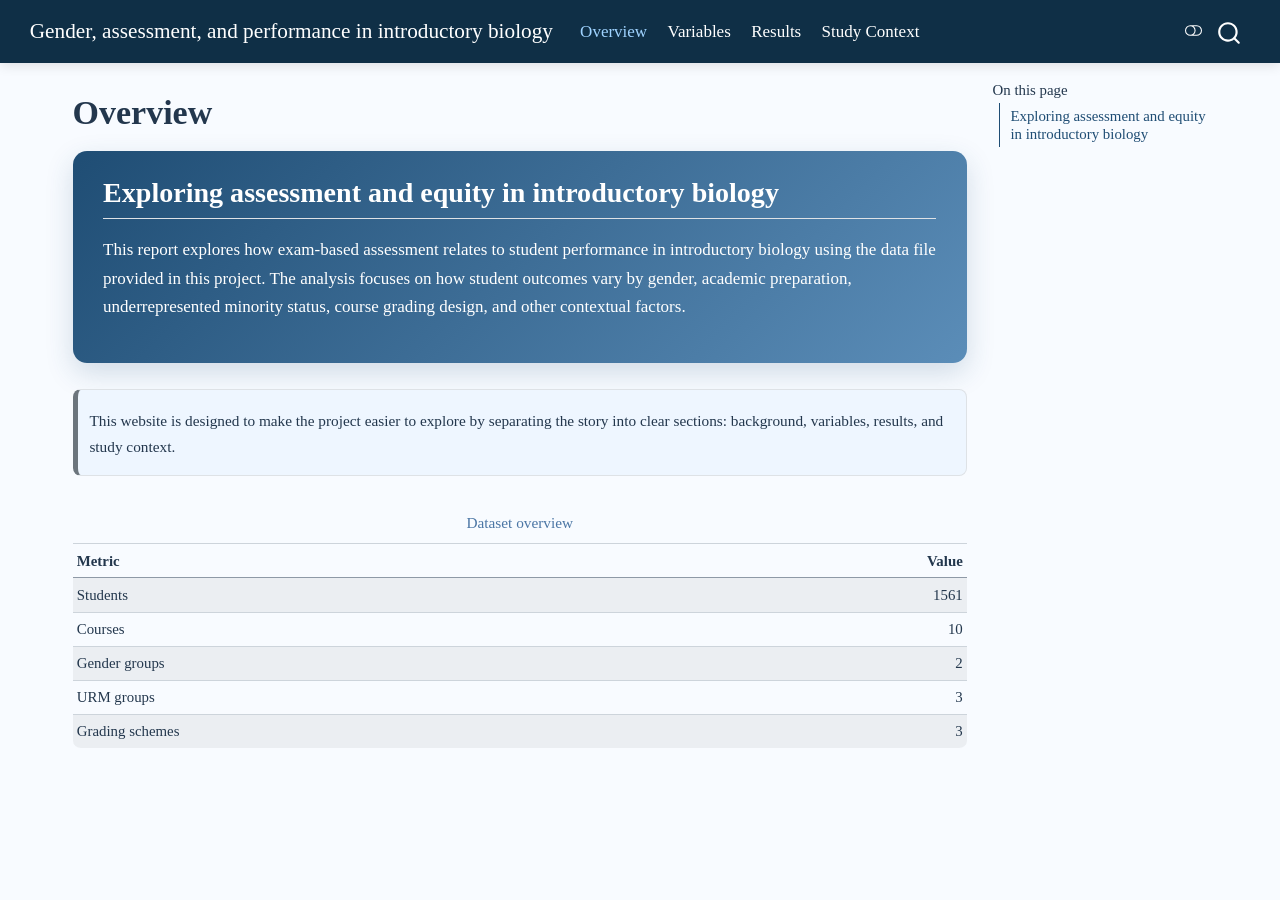
==== index.html @ b75f51cc "version 2" ====
<!DOCTYPE html>
<html xmlns="http://www.w3.org/1999/xhtml" lang="en" xml:lang="en"><head>

<meta charset="utf-8">
<meta name="generator" content="quarto-1.9.38">

<meta name="viewport" content="width=device-width, initial-scale=1.0, user-scalable=yes">


<title>Overview – Gender, assessment, and performance in introductory biology</title>
<style>

code{white-space: pre-wrap;}
span.smallcaps{font-variant: small-caps;}
div.columns{display: flex; gap: min(4vw, 1.5em);}
div.column{flex: auto; overflow-x: auto;}
div.hanging-indent{margin-left: 1.5em; text-indent: -1.5em;}
ul.task-list{list-style: none;}
ul.task-list li input[type="checkbox"] {
width: 0.8em;
margin: 0 0.8em 0.2em -1em;  vertical-align: middle;
}
</style>


<script>const headroomChanged = new CustomEvent("quarto-hrChanged", {
  detail: {},
  bubbles: true,
  cancelable: false,
  composed: false,
});

const announceDismiss = () => {
  const annEl = window.document.getElementById("quarto-announcement");
  if (annEl) {
    annEl.remove();

    const annId = annEl.getAttribute("data-announcement-id");
    window.localStorage.setItem(`quarto-announce-${annId}`, "true");
  }
};

const announceRegister = () => {
  const annEl = window.document.getElementById("quarto-announcement");
  if (annEl) {
    const annId = annEl.getAttribute("data-announcement-id");
    const isDismissed =
      window.localStorage.getItem(`quarto-announce-${annId}`) || false;
    if (isDismissed) {
      announceDismiss();
      return;
    } else {
      annEl.classList.remove("hidden");
    }

    const actionEl = annEl.querySelector(".quarto-announcement-action");
    if (actionEl) {
      actionEl.addEventListener("click", function (e) {
        e.preventDefault();
        // Hide the bar immediately
        announceDismiss();
      });
    }
  }
};

window.document.addEventListener("DOMContentLoaded", function () {
  let init = false;

  announceRegister();

  // Manage the back to top button, if one is present.
  let lastScrollTop = window.pageYOffset || document.documentElement.scrollTop;
  const scrollDownBuffer = 5;
  const scrollUpBuffer = 35;
  const btn = document.getElementById("quarto-back-to-top");
  const hideBackToTop = () => {
    btn.style.display = "none";
  };
  const showBackToTop = () => {
    btn.style.display = "inline-block";
  };
  if (btn) {
    window.document.addEventListener(
      "scroll",
      function () {
        const currentScrollTop =
          window.pageYOffset || document.documentElement.scrollTop;

        // Shows and hides the button 'intelligently' as the user scrolls
        if (currentScrollTop - scrollDownBuffer > lastScrollTop) {
          hideBackToTop();
          lastScrollTop = currentScrollTop <= 0 ? 0 : currentScrollTop;
        } else if (currentScrollTop < lastScrollTop - scrollUpBuffer) {
          showBackToTop();
          lastScrollTop = currentScrollTop <= 0 ? 0 : currentScrollTop;
        }

        // Show the button at the bottom, hides it at the top
        if (currentScrollTop <= 0) {
          hideBackToTop();
        } else if (
          window.innerHeight + currentScrollTop >=
          document.body.offsetHeight
        ) {
          showBackToTop();
        }
      },
      false
    );
  }

  function throttle(func, wait) {
    var timeout;
    return function () {
      const context = this;
      const args = arguments;
      const later = function () {
        clearTimeout(timeout);
        timeout = null;
        func.apply(context, args);
      };

      if (!timeout) {
        timeout = setTimeout(later, wait);
      }
    };
  }

  function headerOffset() {
    // Set an offset if there is are fixed top navbar
    const headerEl = window.document.querySelector("header.fixed-top");
    if (headerEl) {
      return headerEl.clientHeight;
    } else {
      return 0;
    }
  }

  function footerOffset() {
    const footerEl = window.document.querySelector("footer.footer");
    if (footerEl) {
      return footerEl.clientHeight;
    } else {
      return 0;
    }
  }

  function dashboardOffset() {
    const dashboardNavEl = window.document.getElementById(
      "quarto-dashboard-header"
    );
    if (dashboardNavEl !== null) {
      return dashboardNavEl.clientHeight;
    } else {
      return 0;
    }
  }

  function updateDocumentOffsetWithoutAnimation() {
    updateDocumentOffset(false);
  }

  function updateDocumentOffset(animated) {
    // set body offset
    const topOffset = headerOffset();
    const bodyOffset = topOffset + footerOffset() + dashboardOffset();
    const bodyEl = window.document.body;
    bodyEl.setAttribute("data-bs-offset", topOffset);
    bodyEl.style.paddingTop = topOffset + "px";

    // deal with sidebar offsets
    const sidebars = window.document.querySelectorAll(
      ".sidebar, .headroom-target"
    );
    sidebars.forEach((sidebar) => {
      if (!animated) {
        sidebar.classList.add("notransition");
        // Remove the no transition class after the animation has time to complete
        setTimeout(function () {
          sidebar.classList.remove("notransition");
        }, 201);
      }

      if (window.Headroom && sidebar.classList.contains("sidebar-unpinned")) {
        sidebar.style.top = "0";
        sidebar.style.maxHeight = "100vh";
      } else {
        sidebar.style.top = topOffset + "px";
        sidebar.style.maxHeight = "calc(100vh - " + topOffset + "px)";
      }
    });

    // allow space for footer
    const mainContainer = window.document.querySelector(".quarto-container");
    if (mainContainer) {
      mainContainer.style.minHeight = "calc(100vh - " + bodyOffset + "px)";
    }

    // link offset
    let linkStyle = window.document.querySelector("#quarto-target-style");
    if (!linkStyle) {
      linkStyle = window.document.createElement("style");
      linkStyle.setAttribute("id", "quarto-target-style");
      window.document.head.appendChild(linkStyle);
    }
    while (linkStyle.firstChild) {
      linkStyle.removeChild(linkStyle.firstChild);
    }
    if (topOffset > 0) {
      linkStyle.appendChild(
        window.document.createTextNode(`
      section:target::before {
        content: "";
        display: block;
        height: ${topOffset}px;
        margin: -${topOffset}px 0 0;
      }`)
      );
    }
    if (init) {
      window.dispatchEvent(headroomChanged);
    }
    init = true;
  }

  // initialize headroom
  var header = window.document.querySelector("#quarto-header");
  if (header && window.Headroom) {
    const headroom = new window.Headroom(header, {
      tolerance: 5,
      onPin: function () {
        const sidebars = window.document.querySelectorAll(
          ".sidebar, .headroom-target"
        );
        sidebars.forEach((sidebar) => {
          sidebar.classList.remove("sidebar-unpinned");
        });
        updateDocumentOffset();
      },
      onUnpin: function () {
        const sidebars = window.document.querySelectorAll(
          ".sidebar, .headroom-target"
        );
        sidebars.forEach((sidebar) => {
          sidebar.classList.add("sidebar-unpinned");
        });
        updateDocumentOffset();
      },
    });
    headroom.init();

    let frozen = false;
    window.quartoToggleHeadroom = function () {
      if (frozen) {
        headroom.unfreeze();
        frozen = false;
      } else {
        headroom.freeze();
        frozen = true;
      }
    };
  }

  window.addEventListener(
    "hashchange",
    function (e) {
      if (
        getComputedStyle(document.documentElement).scrollBehavior !== "smooth"
      ) {
        window.scrollTo(0, window.pageYOffset - headerOffset());
      }
    },
    false
  );

  // Observe size changed for the header
  const headerEl = window.document.querySelector("header.fixed-top");
  if (headerEl && window.ResizeObserver) {
    const observer = new window.ResizeObserver(() => {
      setTimeout(updateDocumentOffsetWithoutAnimation, 0);
    });
    observer.observe(headerEl, {
      attributes: true,
      childList: true,
      characterData: true,
    });
  } else {
    window.addEventListener(
      "resize",
      throttle(updateDocumentOffsetWithoutAnimation, 50)
    );
  }
  setTimeout(updateDocumentOffsetWithoutAnimation, 250);

  // fixup index.html links if we aren't on the filesystem
  if (window.location.protocol !== "file:") {
    const links = window.document.querySelectorAll("a");
    for (let i = 0; i < links.length; i++) {
      if (links[i].href) {
        links[i].dataset.originalHref = links[i].href;
        links[i].href = links[i].href.replace(/\/index\.html/, "/");
      }
    }

    // Fixup any sharing links that require urls
    // Append url to any sharing urls
    const sharingLinks = window.document.querySelectorAll(
      "a.sidebar-tools-main-item, a.quarto-navigation-tool, a.quarto-navbar-tools, a.quarto-navbar-tools-item"
    );
    for (let i = 0; i < sharingLinks.length; i++) {
      const sharingLink = sharingLinks[i];
      const href = sharingLink.getAttribute("href");
      if (href) {
        sharingLink.setAttribute(
          "href",
          href.replace("|url|", window.location.href)
        );
      }
    }

    // Scroll the active navigation item into view, if necessary
    const navSidebar = window.document.querySelector("nav#quarto-sidebar");
    if (navSidebar) {
      // Find the active item
      const activeItem = navSidebar.querySelector("li.sidebar-item a.active");
      if (activeItem) {
        // Wait for the scroll height and height to resolve by observing size changes on the
        // nav element that is scrollable
        const resizeObserver = new ResizeObserver((_entries) => {
          // The bottom of the element
          const elBottom = activeItem.offsetTop;
          const viewBottom = navSidebar.scrollTop + navSidebar.clientHeight;

          // The element height and scroll height are the same, then we are still loading
          if (viewBottom !== navSidebar.scrollHeight) {
            // Determine if the item isn't visible and scroll to it
            if (elBottom >= viewBottom) {
              navSidebar.scrollTop = elBottom;
            }

            // stop observing now since we've completed the scroll
            resizeObserver.unobserve(navSidebar);
          }
        });
        resizeObserver.observe(navSidebar);
      }
    }
  }
});
</script>
<script>/*!
 * headroom.js v0.12.0 - Give your page some headroom. Hide your header until you need it
 * Copyright (c) 2020 Nick Williams - http://wicky.nillia.ms/headroom.js
 * License: MIT
 */

!function(t,n){"object"==typeof exports&&"undefined"!=typeof module?module.exports=n():"function"==typeof define&&define.amd?define(n):(t=t||self).Headroom=n()}(this,function(){"use strict";function t(){return"undefined"!=typeof window}function d(t){return function(t){return t&&t.document&&function(t){return 9===t.nodeType}(t.document)}(t)?function(t){var n=t.document,o=n.body,s=n.documentElement;return{scrollHeight:function(){return Math.max(o.scrollHeight,s.scrollHeight,o.offsetHeight,s.offsetHeight,o.clientHeight,s.clientHeight)},height:function(){return t.innerHeight||s.clientHeight||o.clientHeight},scrollY:function(){return void 0!==t.pageYOffset?t.pageYOffset:(s||o.parentNode||o).scrollTop}}}(t):function(t){return{scrollHeight:function(){return Math.max(t.scrollHeight,t.offsetHeight,t.clientHeight)},height:function(){return Math.max(t.offsetHeight,t.clientHeight)},scrollY:function(){return t.scrollTop}}}(t)}function n(t,s,e){var n,o=function(){var n=!1;try{var t={get passive(){n=!0}};window.addEventListener("test",t,t),window.removeEventListener("test",t,t)}catch(t){n=!1}return n}(),i=!1,r=d(t),l=r.scrollY(),a={};function c(){var t=Math.round(r.scrollY()),n=r.height(),o=r.scrollHeight();a.scrollY=t,a.lastScrollY=l,a.direction=l<t?"down":"up",a.distance=Math.abs(t-l),a.isOutOfBounds=t<0||o<t+n,a.top=t<=s.offset[a.direction],a.bottom=o<=t+n,a.toleranceExceeded=a.distance>s.tolerance[a.direction],e(a),l=t,i=!1}function h(){i||(i=!0,n=requestAnimationFrame(c))}var u=!!o&&{passive:!0,capture:!1};return t.addEventListener("scroll",h,u),c(),{destroy:function(){cancelAnimationFrame(n),t.removeEventListener("scroll",h,u)}}}function o(t){return t===Object(t)?t:{down:t,up:t}}function s(t,n){n=n||{},Object.assign(this,s.options,n),this.classes=Object.assign({},s.options.classes,n.classes),this.elem=t,this.tolerance=o(this.tolerance),this.offset=o(this.offset),this.initialised=!1,this.frozen=!1}return s.prototype={constructor:s,init:function(){return s.cutsTheMustard&&!this.initialised&&(this.addClass("initial"),this.initialised=!0,setTimeout(function(t){t.scrollTracker=n(t.scroller,{offset:t.offset,tolerance:t.tolerance},t.update.bind(t))},100,this)),this},destroy:function(){this.initialised=!1,Object.keys(this.classes).forEach(this.removeClass,this),this.scrollTracker.destroy()},unpin:function(){!this.hasClass("pinned")&&this.hasClass("unpinned")||(this.addClass("unpinned"),this.removeClass("pinned"),this.onUnpin&&this.onUnpin.call(this))},pin:function(){this.hasClass("unpinned")&&(this.addClass("pinned"),this.removeClass("unpinned"),this.onPin&&this.onPin.call(this))},freeze:function(){this.frozen=!0,this.addClass("frozen")},unfreeze:function(){this.frozen=!1,this.removeClass("frozen")},top:function(){this.hasClass("top")||(this.addClass("top"),this.removeClass("notTop"),this.onTop&&this.onTop.call(this))},notTop:function(){this.hasClass("notTop")||(this.addClass("notTop"),this.removeClass("top"),this.onNotTop&&this.onNotTop.call(this))},bottom:function(){this.hasClass("bottom")||(this.addClass("bottom"),this.removeClass("notBottom"),this.onBottom&&this.onBottom.call(this))},notBottom:function(){this.hasClass("notBottom")||(this.addClass("notBottom"),this.removeClass("bottom"),this.onNotBottom&&this.onNotBottom.call(this))},shouldUnpin:function(t){return"down"===t.direction&&!t.top&&t.toleranceExceeded},shouldPin:function(t){return"up"===t.direction&&t.toleranceExceeded||t.top},addClass:function(t){this.elem.classList.add.apply(this.elem.classList,this.classes[t].split(" "))},removeClass:function(t){this.elem.classList.remove.apply(this.elem.classList,this.classes[t].split(" "))},hasClass:function(t){return this.classes[t].split(" ").every(function(t){return this.classList.contains(t)},this.elem)},update:function(t){t.isOutOfBounds||!0!==this.frozen&&(t.top?this.top():this.notTop(),t.bottom?this.bottom():this.notBottom(),this.shouldUnpin(t)?this.unpin():this.shouldPin(t)&&this.pin())}},s.options={tolerance:{up:0,down:0},offset:0,scroller:t()?window:null,classes:{frozen:"headroom--frozen",pinned:"headroom--pinned",unpinned:"headroom--unpinned",top:"headroom--top",notTop:"headroom--not-top",bottom:"headroom--bottom",notBottom:"headroom--not-bottom",initial:"headroom"}},s.cutsTheMustard=!!(t()&&function(){}.bind&&"classList"in document.documentElement&&Object.assign&&Object.keys&&requestAnimationFrame),s});
</script>
<script>/*!
 * clipboard.js v2.0.11
 * https://clipboardjs.com/
 *
 * Licensed MIT © Zeno Rocha
 */
!function(t,e){"object"==typeof exports&&"object"==typeof module?module.exports=e():"function"==typeof define&&define.amd?define([],e):"object"==typeof exports?exports.ClipboardJS=e():t.ClipboardJS=e()}(this,function(){return n={686:function(t,e,n){"use strict";n.d(e,{default:function(){return b}});var e=n(279),i=n.n(e),e=n(370),u=n.n(e),e=n(817),r=n.n(e);function c(t){try{return document.execCommand(t)}catch(t){return}}var a=function(t){t=r()(t);return c("cut"),t};function o(t,e){var n,o,t=(n=t,o="rtl"===document.documentElement.getAttribute("dir"),(t=document.createElement("textarea")).style.fontSize="12pt",t.style.border="0",t.style.padding="0",t.style.margin="0",t.style.position="absolute",t.style[o?"right":"left"]="-9999px",o=window.pageYOffset||document.documentElement.scrollTop,t.style.top="".concat(o,"px"),t.setAttribute("readonly",""),t.value=n,t);return e.container.appendChild(t),e=r()(t),c("copy"),t.remove(),e}var f=function(t){var e=1<arguments.length&&void 0!==arguments[1]?arguments[1]:{container:document.body},n="";return"string"==typeof t?n=o(t,e):t instanceof HTMLInputElement&&!["text","search","url","tel","password"].includes(null==t?void 0:t.type)?n=o(t.value,e):(n=r()(t),c("copy")),n};function l(t){return(l="function"==typeof Symbol&&"symbol"==typeof Symbol.iterator?function(t){return typeof t}:function(t){return t&&"function"==typeof Symbol&&t.constructor===Symbol&&t!==Symbol.prototype?"symbol":typeof t})(t)}var s=function(){var t=0<arguments.length&&void 0!==arguments[0]?arguments[0]:{},e=t.action,n=void 0===e?"copy":e,o=t.container,e=t.target,t=t.text;if("copy"!==n&&"cut"!==n)throw new Error('Invalid "action" value, use either "copy" or "cut"');if(void 0!==e){if(!e||"object"!==l(e)||1!==e.nodeType)throw new Error('Invalid "target" value, use a valid Element');if("copy"===n&&e.hasAttribute("disabled"))throw new Error('Invalid "target" attribute. Please use "readonly" instead of "disabled" attribute');if("cut"===n&&(e.hasAttribute("readonly")||e.hasAttribute("disabled")))throw new Error('Invalid "target" attribute. You can\'t cut text from elements with "readonly" or "disabled" attributes')}return t?f(t,{container:o}):e?"cut"===n?a(e):f(e,{container:o}):void 0};function p(t){return(p="function"==typeof Symbol&&"symbol"==typeof Symbol.iterator?function(t){return typeof t}:function(t){return t&&"function"==typeof Symbol&&t.constructor===Symbol&&t!==Symbol.prototype?"symbol":typeof t})(t)}function d(t,e){for(var n=0;n<e.length;n++){var o=e[n];o.enumerable=o.enumerable||!1,o.configurable=!0,"value"in o&&(o.writable=!0),Object.defineProperty(t,o.key,o)}}function y(t,e){return(y=Object.setPrototypeOf||function(t,e){return t.__proto__=e,t})(t,e)}function h(n){var o=function(){if("undefined"==typeof Reflect||!Reflect.construct)return!1;if(Reflect.construct.sham)return!1;if("function"==typeof Proxy)return!0;try{return Date.prototype.toString.call(Reflect.construct(Date,[],function(){})),!0}catch(t){return!1}}();return function(){var t,e=v(n);return t=o?(t=v(this).constructor,Reflect.construct(e,arguments,t)):e.apply(this,arguments),e=this,!(t=t)||"object"!==p(t)&&"function"!=typeof t?function(t){if(void 0!==t)return t;throw new ReferenceError("this hasn't been initialised - super() hasn't been called")}(e):t}}function v(t){return(v=Object.setPrototypeOf?Object.getPrototypeOf:function(t){return t.__proto__||Object.getPrototypeOf(t)})(t)}function m(t,e){t="data-clipboard-".concat(t);if(e.hasAttribute(t))return e.getAttribute(t)}var b=function(){!function(t,e){if("function"!=typeof e&&null!==e)throw new TypeError("Super expression must either be null or a function");t.prototype=Object.create(e&&e.prototype,{constructor:{value:t,writable:!0,configurable:!0}}),e&&y(t,e)}(r,i());var t,e,n,o=h(r);function r(t,e){var n;return function(t){if(!(t instanceof r))throw new TypeError("Cannot call a class as a function")}(this),(n=o.call(this)).resolveOptions(e),n.listenClick(t),n}return t=r,n=[{key:"copy",value:function(t){var e=1<arguments.length&&void 0!==arguments[1]?arguments[1]:{container:document.body};return f(t,e)}},{key:"cut",value:function(t){return a(t)}},{key:"isSupported",value:function(){var t=0<arguments.length&&void 0!==arguments[0]?arguments[0]:["copy","cut"],t="string"==typeof t?[t]:t,e=!!document.queryCommandSupported;return t.forEach(function(t){e=e&&!!document.queryCommandSupported(t)}),e}}],(e=[{key:"resolveOptions",value:function(){var t=0<arguments.length&&void 0!==arguments[0]?arguments[0]:{};this.action="function"==typeof t.action?t.action:this.defaultAction,this.target="function"==typeof t.target?t.target:this.defaultTarget,this.text="function"==typeof t.text?t.text:this.defaultText,this.container="object"===p(t.container)?t.container:document.body}},{key:"listenClick",value:function(t){var e=this;this.listener=u()(t,"click",function(t){return e.onClick(t)})}},{key:"onClick",value:function(t){var e=t.delegateTarget||t.currentTarget,n=this.action(e)||"copy",t=s({action:n,container:this.container,target:this.target(e),text:this.text(e)});this.emit(t?"success":"error",{action:n,text:t,trigger:e,clearSelection:function(){e&&e.focus(),window.getSelection().removeAllRanges()}})}},{key:"defaultAction",value:function(t){return m("action",t)}},{key:"defaultTarget",value:function(t){t=m("target",t);if(t)return document.querySelector(t)}},{key:"defaultText",value:function(t){return m("text",t)}},{key:"destroy",value:function(){this.listener.destroy()}}])&&d(t.prototype,e),n&&d(t,n),r}()},828:function(t){var e;"undefined"==typeof Element||Element.prototype.matches||((e=Element.prototype).matches=e.matchesSelector||e.mozMatchesSelector||e.msMatchesSelector||e.oMatchesSelector||e.webkitMatchesSelector),t.exports=function(t,e){for(;t&&9!==t.nodeType;){if("function"==typeof t.matches&&t.matches(e))return t;t=t.parentNode}}},438:function(t,e,n){var u=n(828);function i(t,e,n,o,r){var i=function(e,n,t,o){return function(t){t.delegateTarget=u(t.target,n),t.delegateTarget&&o.call(e,t)}}.apply(this,arguments);return t.addEventListener(n,i,r),{destroy:function(){t.removeEventListener(n,i,r)}}}t.exports=function(t,e,n,o,r){return"function"==typeof t.addEventListener?i.apply(null,arguments):"function"==typeof n?i.bind(null,document).apply(null,arguments):("string"==typeof t&&(t=document.querySelectorAll(t)),Array.prototype.map.call(t,function(t){return i(t,e,n,o,r)}))}},879:function(t,n){n.node=function(t){return void 0!==t&&t instanceof HTMLElement&&1===t.nodeType},n.nodeList=function(t){var e=Object.prototype.toString.call(t);return void 0!==t&&("[object NodeList]"===e||"[object HTMLCollection]"===e)&&"length"in t&&(0===t.length||n.node(t[0]))},n.string=function(t){return"string"==typeof t||t instanceof String},n.fn=function(t){return"[object Function]"===Object.prototype.toString.call(t)}},370:function(t,e,n){var f=n(879),l=n(438);t.exports=function(t,e,n){if(!t&&!e&&!n)throw new Error("Missing required arguments");if(!f.string(e))throw new TypeError("Second argument must be a String");if(!f.fn(n))throw new TypeError("Third argument must be a Function");if(f.node(t))return c=e,a=n,(u=t).addEventListener(c,a),{destroy:function(){u.removeEventListener(c,a)}};if(f.nodeList(t))return o=t,r=e,i=n,Array.prototype.forEach.call(o,function(t){t.addEventListener(r,i)}),{destroy:function(){Array.prototype.forEach.call(o,function(t){t.removeEventListener(r,i)})}};if(f.string(t))return t=t,e=e,n=n,l(document.body,t,e,n);throw new TypeError("First argument must be a String, HTMLElement, HTMLCollection, or NodeList");var o,r,i,u,c,a}},817:function(t){t.exports=function(t){var e,n="SELECT"===t.nodeName?(t.focus(),t.value):"INPUT"===t.nodeName||"TEXTAREA"===t.nodeName?((e=t.hasAttribute("readonly"))||t.setAttribute("readonly",""),t.select(),t.setSelectionRange(0,t.value.length),e||t.removeAttribute("readonly"),t.value):(t.hasAttribute("contenteditable")&&t.focus(),n=window.getSelection(),(e=document.createRange()).selectNodeContents(t),n.removeAllRanges(),n.addRange(e),n.toString());return n}},279:function(t){function e(){}e.prototype={on:function(t,e,n){var o=this.e||(this.e={});return(o[t]||(o[t]=[])).push({fn:e,ctx:n}),this},once:function(t,e,n){var o=this;function r(){o.off(t,r),e.apply(n,arguments)}return r._=e,this.on(t,r,n)},emit:function(t){for(var e=[].slice.call(arguments,1),n=((this.e||(this.e={}))[t]||[]).slice(),o=0,r=n.length;o<r;o++)n[o].fn.apply(n[o].ctx,e);return this},off:function(t,e){var n=this.e||(this.e={}),o=n[t],r=[];if(o&&e)for(var i=0,u=o.length;i<u;i++)o[i].fn!==e&&o[i].fn._!==e&&r.push(o[i]);return r.length?n[t]=r:delete n[t],this}},t.exports=e,t.exports.TinyEmitter=e}},r={},o.n=function(t){var e=t&&t.__esModule?function(){return t.default}:function(){return t};return o.d(e,{a:e}),e},o.d=function(t,e){for(var n in e)o.o(e,n)&&!o.o(t,n)&&Object.defineProperty(t,n,{enumerable:!0,get:e[n]})},o.o=function(t,e){return Object.prototype.hasOwnProperty.call(t,e)},o(686).default;function o(t){if(r[t])return r[t].exports;var e=r[t]={exports:{}};return n[t](e,e.exports,o),e.exports}var n,r});</script>
<script>/*! @algolia/autocomplete-js 1.19.1 | MIT License | © Algolia, Inc. and contributors | https://github.com/algolia/autocomplete */
!function(e,t){"object"==typeof exports&&"undefined"!=typeof module?t(exports):"function"==typeof define&&define.amd?define(["exports"],t):t((e="undefined"!=typeof globalThis?globalThis:e||self)["@algolia/autocomplete-js"]={})}(this,(function(e){"use strict";function t(e,t){var n=Object.keys(e);if(Object.getOwnPropertySymbols){var r=Object.getOwnPropertySymbols(e);t&&(r=r.filter((function(t){return Object.getOwnPropertyDescriptor(e,t).enumerable}))),n.push.apply(n,r)}return n}function n(e){for(var n=1;n<arguments.length;n++){var r=null!=arguments[n]?arguments[n]:{};n%2?t(Object(r),!0).forEach((function(t){o(e,t,r[t])})):Object.getOwnPropertyDescriptors?Object.defineProperties(e,Object.getOwnPropertyDescriptors(r)):t(Object(r)).forEach((function(t){Object.defineProperty(e,t,Object.getOwnPropertyDescriptor(r,t))}))}return e}function r(e){return r="function"==typeof Symbol&&"symbol"==typeof Symbol.iterator?function(e){return typeof e}:function(e){return e&&"function"==typeof Symbol&&e.constructor===Symbol&&e!==Symbol.prototype?"symbol":typeof e},r(e)}function o(e,t,n){return(t=function(e){var t=function(e,t){if("object"!=typeof e||null===e)return e;var n=e[Symbol.toPrimitive];if(void 0!==n){var r=n.call(e,t||"default");if("object"!=typeof r)return r;throw new TypeError("@@toPrimitive must return a primitive value.")}return("string"===t?String:Number)(e)}(e,"string");return"symbol"==typeof t?t:String(t)}(t))in e?Object.defineProperty(e,t,{value:n,enumerable:!0,configurable:!0,writable:!0}):e[t]=n,e}function i(){return i=Object.assign?Object.assign.bind():function(e){for(var t=1;t<arguments.length;t++){var n=arguments[t];for(var r in n)Object.prototype.hasOwnProperty.call(n,r)&&(e[r]=n[r])}return e},i.apply(this,arguments)}function u(e,t){if(null==e)return{};var n,r,o=function(e,t){if(null==e)return{};var n,r,o={},i=Object.keys(e);for(r=0;r<i.length;r++)n=i[r],t.indexOf(n)>=0||(o[n]=e[n]);return o}(e,t);if(Object.getOwnPropertySymbols){var i=Object.getOwnPropertySymbols(e);for(r=0;r<i.length;r++)n=i[r],t.indexOf(n)>=0||Object.prototype.propertyIsEnumerable.call(e,n)&&(o[n]=e[n])}return o}function a(e,t){return function(e){if(Array.isArray(e))return e}(e)||function(e,t){var n=null==e?null:"undefined"!=typeof Symbol&&e[Symbol.iterator]||e["@@iterator"];if(null!=n){var r,o,i,u,a=[],l=!0,c=!1;try{if(i=(n=n.call(e)).next,0===t){if(Object(n)!==n)return;l=!1}else for(;!(l=(r=i.call(n)).done)&&(a.push(r.value),a.length!==t);l=!0);}catch(e){c=!0,o=e}finally{try{if(!l&&null!=n.return&&(u=n.return(),Object(u)!==u))return}finally{if(c)throw o}}return a}}(e,t)||c(e,t)||function(){throw new TypeError("Invalid attempt to destructure non-iterable instance.\nIn order to be iterable, non-array objects must have a [Symbol.iterator]() method.")}()}function l(e){return function(e){if(Array.isArray(e))return s(e)}(e)||function(e){if("undefined"!=typeof Symbol&&null!=e[Symbol.iterator]||null!=e["@@iterator"])return Array.from(e)}(e)||c(e)||function(){throw new TypeError("Invalid attempt to spread non-iterable instance.\nIn order to be iterable, non-array objects must have a [Symbol.iterator]() method.")}()}function c(e,t){if(e){if("string"==typeof e)return s(e,t);var n=Object.prototype.toString.call(e).slice(8,-1);return"Object"===n&&e.constructor&&(n=e.constructor.name),"Map"===n||"Set"===n?Array.from(e):"Arguments"===n||/^(?:Ui|I)nt(?:8|16|32)(?:Clamped)?Array$/.test(n)?s(e,t):void 0}}function s(e,t){(null==t||t>e.length)&&(t=e.length);for(var n=0,r=new Array(t);n<t;n++)r[n]=e[n];return r}function f(e){return{current:e}}function p(e,t){var n=void 0;return function(){for(var r=arguments.length,o=new Array(r),i=0;i<r;i++)o[i]=arguments[i];n&&clearTimeout(n),n=setTimeout((function(){return e.apply(void 0,o)}),t)}}function m(e){return e.reduce((function(e,t){return e.concat(t)}),[])}var v=0;function d(){return"autocomplete-".concat(v++)}function y(e,t){return t.reduce((function(e,t){return e&&e[t]}),e)}function b(e){return 0===e.collections.length?0:e.collections.reduce((function(e,t){return e+t.items.length}),0)}function g(e){return e!==Object(e)}function h(e,t){if(e===t)return!0;if(g(e)||g(t)||"function"==typeof e||"function"==typeof t)return e===t;if(Object.keys(e).length!==Object.keys(t).length)return!1;for(var n=0,r=Object.keys(e);n<r.length;n++){var o=r[n];if(!(o in t))return!1;if(!h(e[o],t[o]))return!1}return!0}var _=function(){};var O="1.19.1",S=[{segment:"autocomplete-core",version:O}];function j(e){var t=e.item,n=e.items,r=void 0===n?[]:n;return{index:t.__autocomplete_indexName,items:[t],positions:[1+r.findIndex((function(e){return e.objectID===t.objectID}))],queryID:t.__autocomplete_queryID,algoliaSource:["autocomplete"]}}function P(e,t){return function(e){if(Array.isArray(e))return e}(e)||function(e,t){var n=null==e?null:"undefined"!=typeof Symbol&&e[Symbol.iterator]||e["@@iterator"];if(null!=n){var r,o,i,u,a=[],l=!0,c=!1;try{if(i=(n=n.call(e)).next,0===t){if(Object(n)!==n)return;l=!1}else for(;!(l=(r=i.call(n)).done)&&(a.push(r.value),a.length!==t);l=!0);}catch(e){c=!0,o=e}finally{try{if(!l&&null!=n.return&&(u=n.return(),Object(u)!==u))return}finally{if(c)throw o}}return a}}(e,t)||function(e,t){if(!e)return;if("string"==typeof e)return w(e,t);var n=Object.prototype.toString.call(e).slice(8,-1);"Object"===n&&e.constructor&&(n=e.constructor.name);if("Map"===n||"Set"===n)return Array.from(e);if("Arguments"===n||/^(?:Ui|I)nt(?:8|16|32)(?:Clamped)?Array$/.test(n))return w(e,t)}(e,t)||function(){throw new TypeError("Invalid attempt to destructure non-iterable instance.\nIn order to be iterable, non-array objects must have a [Symbol.iterator]() method.")}()}function w(e,t){(null==t||t>e.length)&&(t=e.length);for(var n=0,r=new Array(t);n<t;n++)r[n]=e[n];return r}var I=["items"],A=["items"];function E(e){return E="function"==typeof Symbol&&"symbol"==typeof Symbol.iterator?function(e){return typeof e}:function(e){return e&&"function"==typeof Symbol&&e.constructor===Symbol&&e!==Symbol.prototype?"symbol":typeof e},E(e)}function D(e){return function(e){if(Array.isArray(e))return C(e)}(e)||function(e){if("undefined"!=typeof Symbol&&null!=e[Symbol.iterator]||null!=e["@@iterator"])return Array.from(e)}(e)||function(e,t){if(!e)return;if("string"==typeof e)return C(e,t);var n=Object.prototype.toString.call(e).slice(8,-1);"Object"===n&&e.constructor&&(n=e.constructor.name);if("Map"===n||"Set"===n)return Array.from(e);if("Arguments"===n||/^(?:Ui|I)nt(?:8|16|32)(?:Clamped)?Array$/.test(n))return C(e,t)}(e)||function(){throw new TypeError("Invalid attempt to spread non-iterable instance.\nIn order to be iterable, non-array objects must have a [Symbol.iterator]() method.")}()}function C(e,t){(null==t||t>e.length)&&(t=e.length);for(var n=0,r=new Array(t);n<t;n++)r[n]=e[n];return r}function k(e,t){if(null==e)return{};var n,r,o=function(e,t){if(null==e)return{};var n,r,o={},i=Object.keys(e);for(r=0;r<i.length;r++)n=i[r],t.indexOf(n)>=0||(o[n]=e[n]);return o}(e,t);if(Object.getOwnPropertySymbols){var i=Object.getOwnPropertySymbols(e);for(r=0;r<i.length;r++)n=i[r],t.indexOf(n)>=0||Object.prototype.propertyIsEnumerable.call(e,n)&&(o[n]=e[n])}return o}function x(e,t){var n=Object.keys(e);if(Object.getOwnPropertySymbols){var r=Object.getOwnPropertySymbols(e);t&&(r=r.filter((function(t){return Object.getOwnPropertyDescriptor(e,t).enumerable}))),n.push.apply(n,r)}return n}function N(e){for(var t=1;t<arguments.length;t++){var n=null!=arguments[t]?arguments[t]:{};t%2?x(Object(n),!0).forEach((function(t){T(e,t,n[t])})):Object.getOwnPropertyDescriptors?Object.defineProperties(e,Object.getOwnPropertyDescriptors(n)):x(Object(n)).forEach((function(t){Object.defineProperty(e,t,Object.getOwnPropertyDescriptor(n,t))}))}return e}function T(e,t,n){return(t=function(e){var t=function(e,t){if("object"!==E(e)||null===e)return e;var n=e[Symbol.toPrimitive];if(void 0!==n){var r=n.call(e,t||"default");if("object"!==E(r))return r;throw new TypeError("@@toPrimitive must return a primitive value.")}return("string"===t?String:Number)(e)}(e,"string");return"symbol"===E(t)?t:String(t)}(t))in e?Object.defineProperty(e,t,{value:n,enumerable:!0,configurable:!0,writable:!0}):e[t]=n,e}function q(e){for(var t=arguments.length>1&&void 0!==arguments[1]?arguments[1]:20,n=[],r=0;r<e.objectIDs.length;r+=t)n.push(N(N({},e),{},{objectIDs:e.objectIDs.slice(r,r+t)}));return n}function B(e){return e.map((function(e){var t=e.items,n=k(e,I);return N(N({},n),{},{objectIDs:(null==t?void 0:t.map((function(e){return e.objectID})))||n.objectIDs})}))}function R(e){var t,n,r,o=(t=P((e.version||"").split(".").map(Number),2),n=t[0],r=t[1],n>=3||2===n&&r>=4||1===n&&r>=10);function i(t,n,r){if(o&&void 0!==r){var i=r[0].__autocomplete_algoliaCredentials,u={"X-Algolia-Application-Id":i.appId,"X-Algolia-API-Key":i.apiKey};e.apply(void 0,[t].concat(D(n),[{headers:u}]))}else e.apply(void 0,[t].concat(D(n)))}return{init:function(t,n){e("init",{appId:t,apiKey:n})},setAuthenticatedUserToken:function(t){e("setAuthenticatedUserToken",t)},setUserToken:function(t){e("setUserToken",t)},clickedObjectIDsAfterSearch:function(){for(var e=arguments.length,t=new Array(e),n=0;n<e;n++)t[n]=arguments[n];t.length>0&&i("clickedObjectIDsAfterSearch",B(t),t[0].items)},clickedObjectIDs:function(){for(var e=arguments.length,t=new Array(e),n=0;n<e;n++)t[n]=arguments[n];t.length>0&&i("clickedObjectIDs",B(t),t[0].items)},clickedFilters:function(){for(var t=arguments.length,n=new Array(t),r=0;r<t;r++)n[r]=arguments[r];n.length>0&&e.apply(void 0,["clickedFilters"].concat(n))},convertedObjectIDsAfterSearch:function(){for(var e=arguments.length,t=new Array(e),n=0;n<e;n++)t[n]=arguments[n];t.length>0&&i("convertedObjectIDsAfterSearch",B(t),t[0].items)},convertedObjectIDs:function(){for(var e=arguments.length,t=new Array(e),n=0;n<e;n++)t[n]=arguments[n];t.length>0&&i("convertedObjectIDs",B(t),t[0].items)},convertedFilters:function(){for(var t=arguments.length,n=new Array(t),r=0;r<t;r++)n[r]=arguments[r];n.length>0&&e.apply(void 0,["convertedFilters"].concat(n))},viewedObjectIDs:function(){for(var e=arguments.length,t=new Array(e),n=0;n<e;n++)t[n]=arguments[n];t.length>0&&t.reduce((function(e,t){var n=t.items,r=k(t,A);return[].concat(D(e),D(q(N(N({},r),{},{objectIDs:(null==n?void 0:n.map((function(e){return e.objectID})))||r.objectIDs})).map((function(e){return{items:n,payload:e}}))))}),[]).forEach((function(e){var t=e.items;return i("viewedObjectIDs",[e.payload],t)}))},viewedFilters:function(){for(var t=arguments.length,n=new Array(t),r=0;r<t;r++)n[r]=arguments[r];n.length>0&&e.apply(void 0,["viewedFilters"].concat(n))}}}function L(e){var t=e.items.reduce((function(e,t){var n;return e[t.__autocomplete_indexName]=(null!==(n=e[t.__autocomplete_indexName])&&void 0!==n?n:[]).concat(t),e}),{});return Object.keys(t).map((function(e){return{index:e,items:t[e],algoliaSource:["autocomplete"]}}))}function F(e){return e.objectID&&e.__autocomplete_indexName&&e.__autocomplete_queryID}function U(e){return U="function"==typeof Symbol&&"symbol"==typeof Symbol.iterator?function(e){return typeof e}:function(e){return e&&"function"==typeof Symbol&&e.constructor===Symbol&&e!==Symbol.prototype?"symbol":typeof e},U(e)}function M(e){return function(e){if(Array.isArray(e))return H(e)}(e)||function(e){if("undefined"!=typeof Symbol&&null!=e[Symbol.iterator]||null!=e["@@iterator"])return Array.from(e)}(e)||function(e,t){if(!e)return;if("string"==typeof e)return H(e,t);var n=Object.prototype.toString.call(e).slice(8,-1);"Object"===n&&e.constructor&&(n=e.constructor.name);if("Map"===n||"Set"===n)return Array.from(e);if("Arguments"===n||/^(?:Ui|I)nt(?:8|16|32)(?:Clamped)?Array$/.test(n))return H(e,t)}(e)||function(){throw new TypeError("Invalid attempt to spread non-iterable instance.\nIn order to be iterable, non-array objects must have a [Symbol.iterator]() method.")}()}function H(e,t){(null==t||t>e.length)&&(t=e.length);for(var n=0,r=new Array(t);n<t;n++)r[n]=e[n];return r}function V(e,t){var n=Object.keys(e);if(Object.getOwnPropertySymbols){var r=Object.getOwnPropertySymbols(e);t&&(r=r.filter((function(t){return Object.getOwnPropertyDescriptor(e,t).enumerable}))),n.push.apply(n,r)}return n}function W(e){for(var t=1;t<arguments.length;t++){var n=null!=arguments[t]?arguments[t]:{};t%2?V(Object(n),!0).forEach((function(t){Q(e,t,n[t])})):Object.getOwnPropertyDescriptors?Object.defineProperties(e,Object.getOwnPropertyDescriptors(n)):V(Object(n)).forEach((function(t){Object.defineProperty(e,t,Object.getOwnPropertyDescriptor(n,t))}))}return e}function Q(e,t,n){return(t=function(e){var t=function(e,t){if("object"!==U(e)||null===e)return e;var n=e[Symbol.toPrimitive];if(void 0!==n){var r=n.call(e,t||"default");if("object"!==U(r))return r;throw new TypeError("@@toPrimitive must return a primitive value.")}return("string"===t?String:Number)(e)}(e,"string");return"symbol"===U(t)?t:String(t)}(t))in e?Object.defineProperty(e,t,{value:n,enumerable:!0,configurable:!0,writable:!0}):e[t]=n,e}var K="2.15.0",$="https://cdn.jsdelivr.net/npm/search-insights@".concat(K,"/dist/search-insights.min.js"),z=p((function(e){var t=e.onItemsChange,n=e.items,r=e.insights,o=e.state;t({insights:r,insightsEvents:L({items:n}).map((function(e){return W({eventName:"Items Viewed"},e)})),state:o})}),400);function G(e){var t=function(e){return W({onItemsChange:function(e){var t=e.insights,n=e.insightsEvents,r=e.state;t.viewedObjectIDs.apply(t,M(n.map((function(e){return W(W({},e),{},{algoliaSource:J(e.algoliaSource,r.context)})}))))},onSelect:function(e){var t=e.insights,n=e.insightsEvents,r=e.state;t.clickedObjectIDsAfterSearch.apply(t,M(n.map((function(e){return W(W({},e),{},{algoliaSource:J(e.algoliaSource,r.context)})}))))},onActive:_,__autocomplete_clickAnalytics:!0},e)}(e),n=t.insightsClient,r=t.insightsInitParams,o=t.onItemsChange,i=t.onSelect,u=t.onActive,a=t.__autocomplete_clickAnalytics,l=n;if(n||function(e){if("undefined"!=typeof window)e({window:window})}((function(e){var t=e.window,n=t.AlgoliaAnalyticsObject||"aa";"string"==typeof n&&(l=t[n]),l||(t.AlgoliaAnalyticsObject=n,t[n]||(t[n]=function(){t[n].queue||(t[n].queue=[]);for(var e=arguments.length,r=new Array(e),o=0;o<e;o++)r[o]=arguments[o];t[n].queue.push(r)}),t[n].version=K,l=t[n],function(e){var t="[Autocomplete]: Could not load search-insights.js. Please load it manually following https://alg.li/insights-autocomplete";try{var n=e.document.createElement("script");n.async=!0,n.src=$,n.onerror=function(){console.error(t)},document.body.appendChild(n)}catch(e){console.error(t)}}(t))})),!l)return{};r&&l("init",W({partial:!0},r));var c=R(l),s=f([]),m=p((function(e){var t=e.state;if(t.isOpen){var n=t.collections.reduce((function(e,t){return[].concat(M(e),M(t.items))}),[]).filter(F);h(s.current.map((function(e){return e.objectID})),n.map((function(e){return e.objectID})))||(s.current=n,n.length>0&&z({onItemsChange:o,items:n,insights:c,state:t}))}}),0);return{name:"aa.algoliaInsightsPlugin",subscribe:function(e){var t=e.setContext,n=e.onSelect,r=e.onActive;function o(e){t({algoliaInsightsPlugin:{__algoliaSearchParameters:W(W({},a?{clickAnalytics:!0}:{}),e?{userToken:X(e)}:{}),insights:c}})}l("addAlgoliaAgent","insights-plugin"),o(),l("onUserTokenChange",(function(e){o(e)})),l("getUserToken",null,(function(e,t){o(t)})),n((function(e){var t=e.item,n=e.state,r=e.event,o=e.source;F(t)&&i({state:n,event:r,insights:c,item:t,insightsEvents:[W({eventName:"Item Selected"},j({item:t,items:o.getItems().filter(F)}))]})})),r((function(e){var t=e.item,n=e.source,r=e.state,o=e.event;F(t)&&u({state:r,event:o,insights:c,item:t,insightsEvents:[W({eventName:"Item Active"},j({item:t,items:n.getItems().filter(F)}))]})}))},onStateChange:function(e){var t=e.state;m({state:t})},__autocomplete_pluginOptions:e}}function J(){var e,t=arguments.length>0&&void 0!==arguments[0]?arguments[0]:[],n=arguments.length>1?arguments[1]:void 0;return[].concat(M(t),["autocomplete-internal"],M(null!==(e=n.algoliaInsightsPlugin)&&void 0!==e&&e.__automaticInsights?["autocomplete-automatic"]:[]))}function X(e){return"number"==typeof e?e.toString():e}function Y(e,t){var n=t;return{then:function(t,r){return Y(e.then(ee(t,n,e),ee(r,n,e)),n)},catch:function(t){return Y(e.catch(ee(t,n,e)),n)},finally:function(t){return t&&n.onCancelList.push(t),Y(e.finally(ee(t&&function(){return n.onCancelList=[],t()},n,e)),n)},cancel:function(){n.isCanceled=!0;var e=n.onCancelList;n.onCancelList=[],e.forEach((function(e){e()}))},isCanceled:function(){return!0===n.isCanceled}}}function Z(e){return Y(e,{isCanceled:!1,onCancelList:[]})}function ee(e,t,n){return e?function(n){return t.isCanceled?n:e(n)}:n}var te,ne=!0;function re(e,t,n,r){if(!n)return null;if(e<0&&(null===t||null!==r&&0===t))return n+e;var o=(null===t?-1:t)+e;return o<=-1||o>=n?null===r?null:0:o}function oe(e,t){var n=Object.keys(e);if(Object.getOwnPropertySymbols){var r=Object.getOwnPropertySymbols(e);t&&(r=r.filter((function(t){return Object.getOwnPropertyDescriptor(e,t).enumerable}))),n.push.apply(n,r)}return n}function ie(e){for(var t=1;t<arguments.length;t++){var n=null!=arguments[t]?arguments[t]:{};t%2?oe(Object(n),!0).forEach((function(t){ue(e,t,n[t])})):Object.getOwnPropertyDescriptors?Object.defineProperties(e,Object.getOwnPropertyDescriptors(n)):oe(Object(n)).forEach((function(t){Object.defineProperty(e,t,Object.getOwnPropertyDescriptor(n,t))}))}return e}function ue(e,t,n){return(t=function(e){var t=function(e,t){if("object"!==ae(e)||null===e)return e;var n=e[Symbol.toPrimitive];if(void 0!==n){var r=n.call(e,t||"default");if("object"!==ae(r))return r;throw new TypeError("@@toPrimitive must return a primitive value.")}return("string"===t?String:Number)(e)}(e,"string");return"symbol"===ae(t)?t:String(t)}(t))in e?Object.defineProperty(e,t,{value:n,enumerable:!0,configurable:!0,writable:!0}):e[t]=n,e}function ae(e){return ae="function"==typeof Symbol&&"symbol"==typeof Symbol.iterator?function(e){return typeof e}:function(e){return e&&"function"==typeof Symbol&&e.constructor===Symbol&&e!==Symbol.prototype?"symbol":typeof e},ae(e)}function le(e,t){var n="undefined"!=typeof Symbol&&e[Symbol.iterator]||e["@@iterator"];if(!n){if(Array.isArray(e)||(n=function(e,t){if(!e)return;if("string"==typeof e)return ce(e,t);var n=Object.prototype.toString.call(e).slice(8,-1);"Object"===n&&e.constructor&&(n=e.constructor.name);if("Map"===n||"Set"===n)return Array.from(e);if("Arguments"===n||/^(?:Ui|I)nt(?:8|16|32)(?:Clamped)?Array$/.test(n))return ce(e,t)}(e))||t&&e&&"number"==typeof e.length){n&&(e=n);var r=0,o=function(){};return{s:o,n:function(){return r>=e.length?{done:!0}:{done:!1,value:e[r++]}},e:function(e){throw e},f:o}}throw new TypeError("Invalid attempt to iterate non-iterable instance.\nIn order to be iterable, non-array objects must have a [Symbol.iterator]() method.")}var i,u=!0,a=!1;return{s:function(){n=n.call(e)},n:function(){var e=n.next();return u=e.done,e},e:function(e){a=!0,i=e},f:function(){try{u||null==n.return||n.return()}finally{if(a)throw i}}}}function ce(e,t){(null==t||t>e.length)&&(t=e.length);for(var n=0,r=new Array(t);n<t;n++)r[n]=e[n];return r}var se=function(e,t){var n,r=!1,o=[],i=le(e);try{for(i.s();!(n=i.n()).done;){var u,a,l,c=null===(u=n.value.__autocomplete_pluginOptions)||void 0===u||null===(a=(l=u).awaitSubmit)||void 0===a?void 0:a.call(l);if("number"==typeof c)o.push(c);else if(!0===c){r=!0;break}}}catch(e){i.e(e)}finally{i.f()}return r?t.wait():o.length>0?t.wait(Math.max.apply(Math,o)):void 0};function fe(e){var t=function(e){var t=e.collections.map((function(e){return e.items.length})).reduce((function(e,t,n){var r=(e[n-1]||0)+t;return e.push(r),e}),[]).reduce((function(t,n){return n<=e.activeItemId?t+1:t}),0);return e.collections[t]}(e);if(!t)return null;var n=t.items[function(e){for(var t=e.state,n=e.collection,r=!1,o=0,i=0;!1===r;){var u=t.collections[o];if(u===n){r=!0;break}i+=u.items.length,o++}return t.activeItemId-i}({state:e,collection:t})],r=t.source;return{item:n,itemInputValue:r.getItemInputValue({item:n,state:e}),itemUrl:r.getItemUrl({item:n,state:e}),source:r}}function pe(e,t,n){return[e,null==n?void 0:n.sourceId,t].filter(Boolean).join("-").replace(/\s/g,"")}var me=/((gt|sm)-|galaxy nexus)|samsung[- ]|samsungbrowser/i;function ve(e){return e.nativeEvent||e}function de(e){return de="function"==typeof Symbol&&"symbol"==typeof Symbol.iterator?function(e){return typeof e}:function(e){return e&&"function"==typeof Symbol&&e.constructor===Symbol&&e!==Symbol.prototype?"symbol":typeof e},de(e)}function ye(e,t){var n=Object.keys(e);if(Object.getOwnPropertySymbols){var r=Object.getOwnPropertySymbols(e);t&&(r=r.filter((function(t){return Object.getOwnPropertyDescriptor(e,t).enumerable}))),n.push.apply(n,r)}return n}function be(e,t,n){return(t=function(e){var t=function(e,t){if("object"!==de(e)||null===e)return e;var n=e[Symbol.toPrimitive];if(void 0!==n){var r=n.call(e,t||"default");if("object"!==de(r))return r;throw new TypeError("@@toPrimitive must return a primitive value.")}return("string"===t?String:Number)(e)}(e,"string");return"symbol"===de(t)?t:String(t)}(t))in e?Object.defineProperty(e,t,{value:n,enumerable:!0,configurable:!0,writable:!0}):e[t]=n,e}function ge(e,t,n){var r,o=t.initialState;return{getState:function(){return o},dispatch:function(r,i){var u=function(e){for(var t=1;t<arguments.length;t++){var n=null!=arguments[t]?arguments[t]:{};t%2?ye(Object(n),!0).forEach((function(t){be(e,t,n[t])})):Object.getOwnPropertyDescriptors?Object.defineProperties(e,Object.getOwnPropertyDescriptors(n)):ye(Object(n)).forEach((function(t){Object.defineProperty(e,t,Object.getOwnPropertyDescriptor(n,t))}))}return e}({},o);o=e(o,{type:r,props:t,payload:i}),n({state:o,prevState:u})},pendingRequests:(r=[],{add:function(e){return r.push(e),e.finally((function(){r=r.filter((function(t){return t!==e}))}))},cancelAll:function(){r.forEach((function(e){return e.cancel()}))},isEmpty:function(){return 0===r.length},wait:function(e){return ne?(ne=!1,te=e?Promise.race([Promise.all(r),new Promise((function(t){return setTimeout(t,e)}))]):Promise.all(r),te.then((function(){ne=!0}))):te}})}}function he(e){return he="function"==typeof Symbol&&"symbol"==typeof Symbol.iterator?function(e){return typeof e}:function(e){return e&&"function"==typeof Symbol&&e.constructor===Symbol&&e!==Symbol.prototype?"symbol":typeof e},he(e)}function _e(e,t){var n=Object.keys(e);if(Object.getOwnPropertySymbols){var r=Object.getOwnPropertySymbols(e);t&&(r=r.filter((function(t){return Object.getOwnPropertyDescriptor(e,t).enumerable}))),n.push.apply(n,r)}return n}function Oe(e){for(var t=1;t<arguments.length;t++){var n=null!=arguments[t]?arguments[t]:{};t%2?_e(Object(n),!0).forEach((function(t){Se(e,t,n[t])})):Object.getOwnPropertyDescriptors?Object.defineProperties(e,Object.getOwnPropertyDescriptors(n)):_e(Object(n)).forEach((function(t){Object.defineProperty(e,t,Object.getOwnPropertyDescriptor(n,t))}))}return e}function Se(e,t,n){return(t=function(e){var t=function(e,t){if("object"!==he(e)||null===e)return e;var n=e[Symbol.toPrimitive];if(void 0!==n){var r=n.call(e,t||"default");if("object"!==he(r))return r;throw new TypeError("@@toPrimitive must return a primitive value.")}return("string"===t?String:Number)(e)}(e,"string");return"symbol"===he(t)?t:String(t)}(t))in e?Object.defineProperty(e,t,{value:n,enumerable:!0,configurable:!0,writable:!0}):e[t]=n,e}function je(e){return je="function"==typeof Symbol&&"symbol"==typeof Symbol.iterator?function(e){return typeof e}:function(e){return e&&"function"==typeof Symbol&&e.constructor===Symbol&&e!==Symbol.prototype?"symbol":typeof e},je(e)}function Pe(e){return function(e){if(Array.isArray(e))return we(e)}(e)||function(e){if("undefined"!=typeof Symbol&&null!=e[Symbol.iterator]||null!=e["@@iterator"])return Array.from(e)}(e)||function(e,t){if(!e)return;if("string"==typeof e)return we(e,t);var n=Object.prototype.toString.call(e).slice(8,-1);"Object"===n&&e.constructor&&(n=e.constructor.name);if("Map"===n||"Set"===n)return Array.from(e);if("Arguments"===n||/^(?:Ui|I)nt(?:8|16|32)(?:Clamped)?Array$/.test(n))return we(e,t)}(e)||function(){throw new TypeError("Invalid attempt to spread non-iterable instance.\nIn order to be iterable, non-array objects must have a [Symbol.iterator]() method.")}()}function we(e,t){(null==t||t>e.length)&&(t=e.length);for(var n=0,r=new Array(t);n<t;n++)r[n]=e[n];return r}function Ie(e,t){var n=Object.keys(e);if(Object.getOwnPropertySymbols){var r=Object.getOwnPropertySymbols(e);t&&(r=r.filter((function(t){return Object.getOwnPropertyDescriptor(e,t).enumerable}))),n.push.apply(n,r)}return n}function Ae(e){for(var t=1;t<arguments.length;t++){var n=null!=arguments[t]?arguments[t]:{};t%2?Ie(Object(n),!0).forEach((function(t){Ee(e,t,n[t])})):Object.getOwnPropertyDescriptors?Object.defineProperties(e,Object.getOwnPropertyDescriptors(n)):Ie(Object(n)).forEach((function(t){Object.defineProperty(e,t,Object.getOwnPropertyDescriptor(n,t))}))}return e}function Ee(e,t,n){return(t=function(e){var t=function(e,t){if("object"!==je(e)||null===e)return e;var n=e[Symbol.toPrimitive];if(void 0!==n){var r=n.call(e,t||"default");if("object"!==je(r))return r;throw new TypeError("@@toPrimitive must return a primitive value.")}return("string"===t?String:Number)(e)}(e,"string");return"symbol"===je(t)?t:String(t)}(t))in e?Object.defineProperty(e,t,{value:n,enumerable:!0,configurable:!0,writable:!0}):e[t]=n,e}function De(e,t){var n,r="undefined"!=typeof window?window:{},o=e.plugins||[];return Ae(Ae({debug:!1,openOnFocus:!1,enterKeyHint:void 0,ignoreCompositionEvents:!1,placeholder:"",autoFocus:!1,defaultActiveItemId:null,stallThreshold:300,insights:void 0,environment:r,shouldPanelOpen:function(e){return b(e.state)>0},reshape:function(e){return e.sources}},e),{},{id:null!==(n=e.id)&&void 0!==n?n:d(),plugins:o,initialState:Ae({activeItemId:null,query:"",completion:null,collections:[],isOpen:!1,status:"idle",context:{}},e.initialState),onStateChange:function(t){var n;null===(n=e.onStateChange)||void 0===n||n.call(e,t),o.forEach((function(e){var n;return null===(n=e.onStateChange)||void 0===n?void 0:n.call(e,t)}))},onSubmit:function(t){var n;null===(n=e.onSubmit)||void 0===n||n.call(e,t),o.forEach((function(e){var n;return null===(n=e.onSubmit)||void 0===n?void 0:n.call(e,t)}))},onReset:function(t){var n;null===(n=e.onReset)||void 0===n||n.call(e,t),o.forEach((function(e){var n;return null===(n=e.onReset)||void 0===n?void 0:n.call(e,t)}))},getSources:function(n){return Promise.all([].concat(Pe(o.map((function(e){return e.getSources}))),[e.getSources]).filter(Boolean).map((function(e){return function(e,t){var n=[];return Promise.resolve(e(t)).then((function(e){return Promise.all(e.filter((function(e){return Boolean(e)})).map((function(e){if(e.sourceId,n.includes(e.sourceId))throw new Error("[Autocomplete] The `sourceId` ".concat(JSON.stringify(e.sourceId)," is not unique."));n.push(e.sourceId);var t={getItemInputValue:function(e){return e.state.query},getItemUrl:function(){},onSelect:function(e){(0,e.setIsOpen)(!1)},onActive:_,onResolve:_};Object.keys(t).forEach((function(e){t[e].__default=!0}));var r=ie(ie({},t),e);return Promise.resolve(r)})))}))}(e,n)}))).then((function(e){return m(e)})).then((function(e){return e.map((function(e){return Ae(Ae({},e),{},{onSelect:function(n){e.onSelect(n),t.forEach((function(e){var t;return null===(t=e.onSelect)||void 0===t?void 0:t.call(e,n)}))},onActive:function(n){e.onActive(n),t.forEach((function(e){var t;return null===(t=e.onActive)||void 0===t?void 0:t.call(e,n)}))},onResolve:function(n){e.onResolve(n),t.forEach((function(e){var t;return null===(t=e.onResolve)||void 0===t?void 0:t.call(e,n)}))}})}))}))},navigator:Ae({navigate:function(e){var t=e.itemUrl;r.location.assign(t)},navigateNewTab:function(e){var t=e.itemUrl,n=r.open(t,"_blank","noopener");null==n||n.focus()},navigateNewWindow:function(e){var t=e.itemUrl;r.open(t,"_blank","noopener")}},e.navigator)})}function Ce(e){return Ce="function"==typeof Symbol&&"symbol"==typeof Symbol.iterator?function(e){return typeof e}:function(e){return e&&"function"==typeof Symbol&&e.constructor===Symbol&&e!==Symbol.prototype?"symbol":typeof e},Ce(e)}function ke(e,t){var n=Object.keys(e);if(Object.getOwnPropertySymbols){var r=Object.getOwnPropertySymbols(e);t&&(r=r.filter((function(t){return Object.getOwnPropertyDescriptor(e,t).enumerable}))),n.push.apply(n,r)}return n}function xe(e){for(var t=1;t<arguments.length;t++){var n=null!=arguments[t]?arguments[t]:{};t%2?ke(Object(n),!0).forEach((function(t){Ne(e,t,n[t])})):Object.getOwnPropertyDescriptors?Object.defineProperties(e,Object.getOwnPropertyDescriptors(n)):ke(Object(n)).forEach((function(t){Object.defineProperty(e,t,Object.getOwnPropertyDescriptor(n,t))}))}return e}function Ne(e,t,n){return(t=function(e){var t=function(e,t){if("object"!==Ce(e)||null===e)return e;var n=e[Symbol.toPrimitive];if(void 0!==n){var r=n.call(e,t||"default");if("object"!==Ce(r))return r;throw new TypeError("@@toPrimitive must return a primitive value.")}return("string"===t?String:Number)(e)}(e,"string");return"symbol"===Ce(t)?t:String(t)}(t))in e?Object.defineProperty(e,t,{value:n,enumerable:!0,configurable:!0,writable:!0}):e[t]=n,e}function Te(e){return Te="function"==typeof Symbol&&"symbol"==typeof Symbol.iterator?function(e){return typeof e}:function(e){return e&&"function"==typeof Symbol&&e.constructor===Symbol&&e!==Symbol.prototype?"symbol":typeof e},Te(e)}function qe(e,t){var n=Object.keys(e);if(Object.getOwnPropertySymbols){var r=Object.getOwnPropertySymbols(e);t&&(r=r.filter((function(t){return Object.getOwnPropertyDescriptor(e,t).enumerable}))),n.push.apply(n,r)}return n}function Be(e){for(var t=1;t<arguments.length;t++){var n=null!=arguments[t]?arguments[t]:{};t%2?qe(Object(n),!0).forEach((function(t){Re(e,t,n[t])})):Object.getOwnPropertyDescriptors?Object.defineProperties(e,Object.getOwnPropertyDescriptors(n)):qe(Object(n)).forEach((function(t){Object.defineProperty(e,t,Object.getOwnPropertyDescriptor(n,t))}))}return e}function Re(e,t,n){return(t=function(e){var t=function(e,t){if("object"!==Te(e)||null===e)return e;var n=e[Symbol.toPrimitive];if(void 0!==n){var r=n.call(e,t||"default");if("object"!==Te(r))return r;throw new TypeError("@@toPrimitive must return a primitive value.")}return("string"===t?String:Number)(e)}(e,"string");return"symbol"===Te(t)?t:String(t)}(t))in e?Object.defineProperty(e,t,{value:n,enumerable:!0,configurable:!0,writable:!0}):e[t]=n,e}function Le(e){return function(e){if(Array.isArray(e))return Fe(e)}(e)||function(e){if("undefined"!=typeof Symbol&&null!=e[Symbol.iterator]||null!=e["@@iterator"])return Array.from(e)}(e)||function(e,t){if(!e)return;if("string"==typeof e)return Fe(e,t);var n=Object.prototype.toString.call(e).slice(8,-1);"Object"===n&&e.constructor&&(n=e.constructor.name);if("Map"===n||"Set"===n)return Array.from(e);if("Arguments"===n||/^(?:Ui|I)nt(?:8|16|32)(?:Clamped)?Array$/.test(n))return Fe(e,t)}(e)||function(){throw new TypeError("Invalid attempt to spread non-iterable instance.\nIn order to be iterable, non-array objects must have a [Symbol.iterator]() method.")}()}function Fe(e,t){(null==t||t>e.length)&&(t=e.length);for(var n=0,r=new Array(t);n<t;n++)r[n]=e[n];return r}function Ue(e){return Boolean(e.execute)}function Me(e,t,n){if(o=e,Boolean(null==o?void 0:o.execute)){var r="algolia"===e.requesterId?Object.assign.apply(Object,[{}].concat(Le(Object.keys(n.context).map((function(e){var t;return null===(t=n.context[e])||void 0===t?void 0:t.__algoliaSearchParameters}))))):{};return Be(Be({},e),{},{requests:e.queries.map((function(n){return{query:"algolia"===e.requesterId?Be(Be({},n),{},{params:Be(Be({},r),n.params)}):n,sourceId:t,transformResponse:e.transformResponse}}))})}var o;return{items:e,sourceId:t}}function He(e){var t=e.reduce((function(e,t){if(!Ue(t))return e.push(t),e;var n=t.searchClient,r=t.execute,o=t.requesterId,i=t.requests,u=e.find((function(e){return Ue(t)&&Ue(e)&&e.searchClient===n&&Boolean(o)&&e.requesterId===o}));if(u){var a;(a=u.items).push.apply(a,Le(i))}else{var l={execute:r,requesterId:o,items:i,searchClient:n};e.push(l)}return e}),[]).map((function(e){if(!Ue(e))return Promise.resolve(e);var t=e,n=t.execute,r=t.items;return n({searchClient:t.searchClient,requests:r})}));return Promise.all(t).then((function(e){return m(e)}))}function Ve(e,t,n){return t.map((function(t){var r,o=e.filter((function(e){return e.sourceId===t.sourceId})),i=o.map((function(e){return e.items})),u=o[0].transformResponse,a=u?u({results:r=i,hits:r.map((function(e){return e.hits})).filter(Boolean),facetHits:r.map((function(e){var t;return null===(t=e.facetHits)||void 0===t?void 0:t.map((function(e){return{label:e.value,count:e.count,_highlightResult:{label:{value:e.highlighted}}}}))})).filter(Boolean)}):i;return t.onResolve({source:t,results:i,items:a,state:n.getState()}),a.every(Boolean),'The `getItems` function from source "'.concat(t.sourceId,'" must return an array of items but returned ').concat(JSON.stringify(void 0),".\n\nDid you forget to return items?\n\nSee: https://www.algolia.com/doc/ui-libraries/autocomplete/core-concepts/sources/#param-getitems"),{source:t,items:a}}))}function We(e){return We="function"==typeof Symbol&&"symbol"==typeof Symbol.iterator?function(e){return typeof e}:function(e){return e&&"function"==typeof Symbol&&e.constructor===Symbol&&e!==Symbol.prototype?"symbol":typeof e},We(e)}var Qe=["event","nextState","props","query","refresh","store"];function Ke(e,t){var n=Object.keys(e);if(Object.getOwnPropertySymbols){var r=Object.getOwnPropertySymbols(e);t&&(r=r.filter((function(t){return Object.getOwnPropertyDescriptor(e,t).enumerable}))),n.push.apply(n,r)}return n}function $e(e){for(var t=1;t<arguments.length;t++){var n=null!=arguments[t]?arguments[t]:{};t%2?Ke(Object(n),!0).forEach((function(t){ze(e,t,n[t])})):Object.getOwnPropertyDescriptors?Object.defineProperties(e,Object.getOwnPropertyDescriptors(n)):Ke(Object(n)).forEach((function(t){Object.defineProperty(e,t,Object.getOwnPropertyDescriptor(n,t))}))}return e}function ze(e,t,n){return(t=function(e){var t=function(e,t){if("object"!==We(e)||null===e)return e;var n=e[Symbol.toPrimitive];if(void 0!==n){var r=n.call(e,t||"default");if("object"!==We(r))return r;throw new TypeError("@@toPrimitive must return a primitive value.")}return("string"===t?String:Number)(e)}(e,"string");return"symbol"===We(t)?t:String(t)}(t))in e?Object.defineProperty(e,t,{value:n,enumerable:!0,configurable:!0,writable:!0}):e[t]=n,e}function Ge(e,t){if(null==e)return{};var n,r,o=function(e,t){if(null==e)return{};var n,r,o={},i=Object.keys(e);for(r=0;r<i.length;r++)n=i[r],t.indexOf(n)>=0||(o[n]=e[n]);return o}(e,t);if(Object.getOwnPropertySymbols){var i=Object.getOwnPropertySymbols(e);for(r=0;r<i.length;r++)n=i[r],t.indexOf(n)>=0||Object.prototype.propertyIsEnumerable.call(e,n)&&(o[n]=e[n])}return o}var Je,Xe,Ye,Ze=null,et=(Je=-1,Xe=-1,Ye=void 0,function(e){var t=++Je;return Promise.resolve(e).then((function(e){return Ye&&t<Xe?Ye:(Xe=t,Ye=e,e)}))});function tt(e){var t=e.event,n=e.nextState,r=void 0===n?{}:n,o=e.props,i=e.query,u=e.refresh,a=e.store,l=Ge(e,Qe);Ze&&o.environment.clearTimeout(Ze);var c=l.setCollections,s=l.setIsOpen,f=l.setQuery,p=l.setActiveItemId,v=l.setStatus,d=l.setContext;if(f(i),p(o.defaultActiveItemId),!i&&!1===o.openOnFocus){var y,b=a.getState().collections.map((function(e){return $e($e({},e),{},{items:[]})}));v("idle"),c(b),s(null!==(y=r.isOpen)&&void 0!==y?y:o.shouldPanelOpen({state:a.getState()}));var g=Z(et(b).then((function(){return Promise.resolve()})));return a.pendingRequests.add(g)}v("loading"),Ze=o.environment.setTimeout((function(){v("stalled")}),o.stallThreshold);var h=Z(et(o.getSources($e({query:i,refresh:u,state:a.getState()},l)).then((function(e){return Promise.all(e.map((function(e){return Promise.resolve(e.getItems($e({query:i,refresh:u,state:a.getState()},l))).then((function(t){return Me(t,e.sourceId,a.getState())}))}))).then(He).then((function(t){var n,r=t.some((function(e){return function(e){return!Array.isArray(e)&&Boolean(null==e?void 0:e._automaticInsights)}(e.items)}));r&&d({algoliaInsightsPlugin:$e($e({},(null===(n=a.getState().context)||void 0===n?void 0:n.algoliaInsightsPlugin)||{}),{},{__automaticInsights:r})});return Ve(t,e,a)})).then((function(e){return function(e){var t=e.collections,n=e.props,r=e.state,o=t.reduce((function(e,t){return xe(xe({},e),{},Ne({},t.source.sourceId,xe(xe({},t.source),{},{getItems:function(){return m(t.items)}})))}),{}),i=n.plugins.reduce((function(e,t){return t.reshape?t.reshape(e):e}),{sourcesBySourceId:o,state:r}).sourcesBySourceId;return m(n.reshape({sourcesBySourceId:i,sources:Object.values(i),state:r})).filter(Boolean).map((function(e){return{source:e,items:e.getItems()}}))}({collections:e,props:o,state:a.getState()})}))})))).then((function(e){var n;v("idle"),c(e);var f=o.shouldPanelOpen({state:a.getState()});s(null!==(n=r.isOpen)&&void 0!==n?n:o.openOnFocus&&!i&&f||f);var p=fe(a.getState());if(null!==a.getState().activeItemId&&p){var m=p.item,d=p.itemInputValue,y=p.itemUrl,b=p.source;b.onActive($e({event:t,item:m,itemInputValue:d,itemUrl:y,refresh:u,source:b,state:a.getState()},l))}})).finally((function(){v("idle"),Ze&&o.environment.clearTimeout(Ze)}));return a.pendingRequests.add(h)}function nt(e){return nt="function"==typeof Symbol&&"symbol"==typeof Symbol.iterator?function(e){return typeof e}:function(e){return e&&"function"==typeof Symbol&&e.constructor===Symbol&&e!==Symbol.prototype?"symbol":typeof e},nt(e)}var rt=["event","props","refresh","store"];function ot(e,t){var n=Object.keys(e);if(Object.getOwnPropertySymbols){var r=Object.getOwnPropertySymbols(e);t&&(r=r.filter((function(t){return Object.getOwnPropertyDescriptor(e,t).enumerable}))),n.push.apply(n,r)}return n}function it(e){for(var t=1;t<arguments.length;t++){var n=null!=arguments[t]?arguments[t]:{};t%2?ot(Object(n),!0).forEach((function(t){ut(e,t,n[t])})):Object.getOwnPropertyDescriptors?Object.defineProperties(e,Object.getOwnPropertyDescriptors(n)):ot(Object(n)).forEach((function(t){Object.defineProperty(e,t,Object.getOwnPropertyDescriptor(n,t))}))}return e}function ut(e,t,n){return(t=function(e){var t=function(e,t){if("object"!==nt(e)||null===e)return e;var n=e[Symbol.toPrimitive];if(void 0!==n){var r=n.call(e,t||"default");if("object"!==nt(r))return r;throw new TypeError("@@toPrimitive must return a primitive value.")}return("string"===t?String:Number)(e)}(e,"string");return"symbol"===nt(t)?t:String(t)}(t))in e?Object.defineProperty(e,t,{value:n,enumerable:!0,configurable:!0,writable:!0}):e[t]=n,e}function at(e,t){if(null==e)return{};var n,r,o=function(e,t){if(null==e)return{};var n,r,o={},i=Object.keys(e);for(r=0;r<i.length;r++)n=i[r],t.indexOf(n)>=0||(o[n]=e[n]);return o}(e,t);if(Object.getOwnPropertySymbols){var i=Object.getOwnPropertySymbols(e);for(r=0;r<i.length;r++)n=i[r],t.indexOf(n)>=0||Object.prototype.propertyIsEnumerable.call(e,n)&&(o[n]=e[n])}return o}function lt(e){return lt="function"==typeof Symbol&&"symbol"==typeof Symbol.iterator?function(e){return typeof e}:function(e){return e&&"function"==typeof Symbol&&e.constructor===Symbol&&e!==Symbol.prototype?"symbol":typeof e},lt(e)}var ct=["props","refresh","store"],st=["inputElement","formElement","panelElement"],ft=["inputElement"],pt=["inputElement","maxLength"],mt=["source"],vt=["item","source"];function dt(e,t){var n=Object.keys(e);if(Object.getOwnPropertySymbols){var r=Object.getOwnPropertySymbols(e);t&&(r=r.filter((function(t){return Object.getOwnPropertyDescriptor(e,t).enumerable}))),n.push.apply(n,r)}return n}function yt(e){for(var t=1;t<arguments.length;t++){var n=null!=arguments[t]?arguments[t]:{};t%2?dt(Object(n),!0).forEach((function(t){bt(e,t,n[t])})):Object.getOwnPropertyDescriptors?Object.defineProperties(e,Object.getOwnPropertyDescriptors(n)):dt(Object(n)).forEach((function(t){Object.defineProperty(e,t,Object.getOwnPropertyDescriptor(n,t))}))}return e}function bt(e,t,n){return(t=function(e){var t=function(e,t){if("object"!==lt(e)||null===e)return e;var n=e[Symbol.toPrimitive];if(void 0!==n){var r=n.call(e,t||"default");if("object"!==lt(r))return r;throw new TypeError("@@toPrimitive must return a primitive value.")}return("string"===t?String:Number)(e)}(e,"string");return"symbol"===lt(t)?t:String(t)}(t))in e?Object.defineProperty(e,t,{value:n,enumerable:!0,configurable:!0,writable:!0}):e[t]=n,e}function gt(e,t){if(null==e)return{};var n,r,o=function(e,t){if(null==e)return{};var n,r,o={},i=Object.keys(e);for(r=0;r<i.length;r++)n=i[r],t.indexOf(n)>=0||(o[n]=e[n]);return o}(e,t);if(Object.getOwnPropertySymbols){var i=Object.getOwnPropertySymbols(e);for(r=0;r<i.length;r++)n=i[r],t.indexOf(n)>=0||Object.prototype.propertyIsEnumerable.call(e,n)&&(o[n]=e[n])}return o}function ht(e){var t=e.props,n=e.refresh,r=e.store,o=gt(e,ct);return{getEnvironmentProps:function(e){var n=e.inputElement,o=e.formElement,i=e.panelElement;function u(e){!r.getState().isOpen&&r.pendingRequests.isEmpty()||e.target===n||!1===[o,i].some((function(t){return n=t,r=e.target,n===r||n.contains(r);var n,r}))&&(r.dispatch("blur",null),t.debug||r.pendingRequests.cancelAll())}return yt({onTouchStart:u,onMouseDown:u,onTouchMove:function(e){!1!==r.getState().isOpen&&n===t.environment.document.activeElement&&e.target!==n&&n.blur()}},gt(e,st))},getRootProps:function(e){return yt({role:"combobox","aria-expanded":r.getState().isOpen,"aria-haspopup":"listbox","aria-controls":r.getState().isOpen?r.getState().collections.map((function(e){var n=e.source;return pe(t.id,"list",n)})).join(" "):void 0,"aria-labelledby":pe(t.id,"label")},e)},getFormProps:function(e){e.inputElement;var i=gt(e,ft),u=function(i){var u;t.onSubmit(yt({event:i,refresh:n,state:r.getState()},o)),r.dispatch("submit",null),null===(u=e.inputElement)||void 0===u||u.blur()};return yt({action:"",noValidate:!0,role:"search",onSubmit:function(e){e.preventDefault();var n=se(t.plugins,r.pendingRequests);void 0!==n?n.then((function(){return u(e)})):u(e)},onReset:function(i){var u;i.preventDefault(),t.onReset(yt({event:i,refresh:n,state:r.getState()},o)),r.dispatch("reset",null),null===(u=e.inputElement)||void 0===u||u.focus()}},i)},getLabelProps:function(e){return yt({htmlFor:pe(t.id,"input"),id:pe(t.id,"label")},e)},getInputProps:function(e){var i;function u(e){(t.openOnFocus||Boolean(r.getState().query))&&tt(yt({event:e,props:t,query:r.getState().completion||r.getState().query,refresh:n,store:r},o)),r.dispatch("focus",null)}var a=e||{};a.inputElement;var l=a.maxLength,c=void 0===l?512:l,s=gt(a,pt),f=fe(r.getState()),p=function(e){return Boolean(e&&e.match(me))}((null===(i=t.environment.navigator)||void 0===i?void 0:i.userAgent)||""),m=t.enterKeyHint||(null!=f&&f.itemUrl&&!p?"go":"search");return yt({"aria-autocomplete":"both","aria-activedescendant":r.getState().isOpen&&null!==r.getState().activeItemId?pe(t.id,"item-".concat(r.getState().activeItemId),null==f?void 0:f.source):void 0,"aria-controls":r.getState().isOpen?r.getState().collections.filter((function(e){return e.items.length>0})).map((function(e){var n=e.source;return pe(t.id,"list",n)})).join(" "):void 0,"aria-labelledby":pe(t.id,"label"),value:r.getState().completion||r.getState().query,id:pe(t.id,"input"),autoComplete:"off",autoCorrect:"off",autoCapitalize:"off",enterKeyHint:m,spellCheck:"false",autoFocus:t.autoFocus,placeholder:t.placeholder,maxLength:c,type:"search",onChange:function(e){var i=e.currentTarget.value;t.ignoreCompositionEvents&&ve(e).isComposing?o.setQuery(i):tt(yt({event:e,props:t,query:i.slice(0,c),refresh:n,store:r},o))},onCompositionEnd:function(e){tt(yt({event:e,props:t,query:e.currentTarget.value.slice(0,c),refresh:n,store:r},o))},onKeyDown:function(e){ve(e).isComposing||function(e){var t=e.event,n=e.props,r=e.refresh,o=e.store,i=at(e,rt);if("ArrowUp"===t.key||"ArrowDown"===t.key){var u=function(){var e=fe(o.getState()),t=n.environment.document.getElementById(pe(n.id,"item-".concat(o.getState().activeItemId),null==e?void 0:e.source));t&&(t.scrollIntoViewIfNeeded?t.scrollIntoViewIfNeeded(!1):t.scrollIntoView(!1))},a=function(){var e=fe(o.getState());if(null!==o.getState().activeItemId&&e){var n=e.item,u=e.itemInputValue,a=e.itemUrl,l=e.source;l.onActive(it({event:t,item:n,itemInputValue:u,itemUrl:a,refresh:r,source:l,state:o.getState()},i))}};t.preventDefault(),!1===o.getState().isOpen&&(n.openOnFocus||Boolean(o.getState().query))?tt(it({event:t,props:n,query:o.getState().query,refresh:r,store:o},i)).then((function(){o.dispatch(t.key,{nextActiveItemId:n.defaultActiveItemId}),a(),setTimeout(u,0)})):(o.dispatch(t.key,{}),a(),u())}else if("Escape"===t.key)t.preventDefault(),o.dispatch(t.key,null),o.pendingRequests.cancelAll();else if("Tab"===t.key)o.dispatch("blur",null),o.pendingRequests.cancelAll();else if("Enter"===t.key){if(null===o.getState().activeItemId||o.getState().collections.every((function(e){return 0===e.items.length}))){var l=se(n.plugins,o.pendingRequests);return void(void 0!==l?l.then(o.pendingRequests.cancelAll):n.debug||o.pendingRequests.cancelAll())}t.preventDefault();var c=fe(o.getState()),s=c.item,f=c.itemInputValue,p=c.itemUrl,m=c.source;if(t.metaKey||t.ctrlKey)void 0!==p&&(m.onSelect(it({event:t,item:s,itemInputValue:f,itemUrl:p,refresh:r,source:m,state:o.getState()},i)),n.navigator.navigateNewTab({itemUrl:p,item:s,state:o.getState()}));else if(t.shiftKey)void 0!==p&&(m.onSelect(it({event:t,item:s,itemInputValue:f,itemUrl:p,refresh:r,source:m,state:o.getState()},i)),n.navigator.navigateNewWindow({itemUrl:p,item:s,state:o.getState()}));else if(t.altKey);else{if(void 0!==p)return m.onSelect(it({event:t,item:s,itemInputValue:f,itemUrl:p,refresh:r,source:m,state:o.getState()},i)),void n.navigator.navigate({itemUrl:p,item:s,state:o.getState()});tt(it({event:t,nextState:{isOpen:!1},props:n,query:f,refresh:r,store:o},i)).then((function(){m.onSelect(it({event:t,item:s,itemInputValue:f,itemUrl:p,refresh:r,source:m,state:o.getState()},i))}))}}}(yt({event:e,props:t,refresh:n,store:r},o))},onFocus:u,onBlur:_,onClick:function(n){e.inputElement!==t.environment.document.activeElement||r.getState().isOpen||u(n)}},s)},getPanelProps:function(e){return yt({onMouseDown:function(e){e.preventDefault()},onMouseLeave:function(){r.dispatch("mouseleave",null)}},e)},getListProps:function(e){var n=e||{},r=n.source,o=gt(n,mt);return yt({role:"listbox","aria-labelledby":pe(t.id,"label"),id:pe(t.id,"list",r)},o)},getItemProps:function(e){var i=e.item,u=e.source,a=gt(e,vt);return yt({id:pe(t.id,"item-".concat(i.__autocomplete_id),u),role:"option","aria-selected":r.getState().activeItemId===i.__autocomplete_id,onMouseMove:function(e){if(i.__autocomplete_id!==r.getState().activeItemId){r.dispatch("mousemove",i.__autocomplete_id);var t=fe(r.getState());if(null!==r.getState().activeItemId&&t){var u=t.item,a=t.itemInputValue,l=t.itemUrl,c=t.source;c.onActive(yt({event:e,item:u,itemInputValue:a,itemUrl:l,refresh:n,source:c,state:r.getState()},o))}}},onMouseDown:function(e){e.preventDefault()},onClick:function(e){var a=u.getItemInputValue({item:i,state:r.getState()}),l=u.getItemUrl({item:i,state:r.getState()});(l?Promise.resolve():tt(yt({event:e,nextState:{isOpen:!1},props:t,query:a,refresh:n,store:r},o))).then((function(){u.onSelect(yt({event:e,item:i,itemInputValue:a,itemUrl:l,refresh:n,source:u,state:r.getState()},o))}))}},a)}}}function _t(e){return _t="function"==typeof Symbol&&"symbol"==typeof Symbol.iterator?function(e){return typeof e}:function(e){return e&&"function"==typeof Symbol&&e.constructor===Symbol&&e!==Symbol.prototype?"symbol":typeof e},_t(e)}function Ot(e,t){var n=Object.keys(e);if(Object.getOwnPropertySymbols){var r=Object.getOwnPropertySymbols(e);t&&(r=r.filter((function(t){return Object.getOwnPropertyDescriptor(e,t).enumerable}))),n.push.apply(n,r)}return n}function St(e){for(var t=1;t<arguments.length;t++){var n=null!=arguments[t]?arguments[t]:{};t%2?Ot(Object(n),!0).forEach((function(t){jt(e,t,n[t])})):Object.getOwnPropertyDescriptors?Object.defineProperties(e,Object.getOwnPropertyDescriptors(n)):Ot(Object(n)).forEach((function(t){Object.defineProperty(e,t,Object.getOwnPropertyDescriptor(n,t))}))}return e}function jt(e,t,n){return(t=function(e){var t=function(e,t){if("object"!==_t(e)||null===e)return e;var n=e[Symbol.toPrimitive];if(void 0!==n){var r=n.call(e,t||"default");if("object"!==_t(r))return r;throw new TypeError("@@toPrimitive must return a primitive value.")}return("string"===t?String:Number)(e)}(e,"string");return"symbol"===_t(t)?t:String(t)}(t))in e?Object.defineProperty(e,t,{value:n,enumerable:!0,configurable:!0,writable:!0}):e[t]=n,e}function Pt(e){var t,n,r,o,i=e.plugins,u=e.options,a=null===(t=((null===(n=u.__autocomplete_metadata)||void 0===n?void 0:n.userAgents)||[])[0])||void 0===t?void 0:t.segment,l=a?jt({},a,Object.keys((null===(r=u.__autocomplete_metadata)||void 0===r?void 0:r.options)||{})):{};return{plugins:i.map((function(e){return{name:e.name,options:Object.keys(e.__autocomplete_pluginOptions||[])}})),options:St({"autocomplete-core":Object.keys(u)},l),ua:S.concat((null===(o=u.__autocomplete_metadata)||void 0===o?void 0:o.userAgents)||[])}}function wt(e){var t,n=e.state;return!1===n.isOpen||null===n.activeItemId?null:(null===(t=fe(n))||void 0===t?void 0:t.itemInputValue)||null}function It(e){return It="function"==typeof Symbol&&"symbol"==typeof Symbol.iterator?function(e){return typeof e}:function(e){return e&&"function"==typeof Symbol&&e.constructor===Symbol&&e!==Symbol.prototype?"symbol":typeof e},It(e)}function At(e,t){var n=Object.keys(e);if(Object.getOwnPropertySymbols){var r=Object.getOwnPropertySymbols(e);t&&(r=r.filter((function(t){return Object.getOwnPropertyDescriptor(e,t).enumerable}))),n.push.apply(n,r)}return n}function Et(e){for(var t=1;t<arguments.length;t++){var n=null!=arguments[t]?arguments[t]:{};t%2?At(Object(n),!0).forEach((function(t){Dt(e,t,n[t])})):Object.getOwnPropertyDescriptors?Object.defineProperties(e,Object.getOwnPropertyDescriptors(n)):At(Object(n)).forEach((function(t){Object.defineProperty(e,t,Object.getOwnPropertyDescriptor(n,t))}))}return e}function Dt(e,t,n){return(t=function(e){var t=function(e,t){if("object"!==It(e)||null===e)return e;var n=e[Symbol.toPrimitive];if(void 0!==n){var r=n.call(e,t||"default");if("object"!==It(r))return r;throw new TypeError("@@toPrimitive must return a primitive value.")}return("string"===t?String:Number)(e)}(e,"string");return"symbol"===It(t)?t:String(t)}(t))in e?Object.defineProperty(e,t,{value:n,enumerable:!0,configurable:!0,writable:!0}):e[t]=n,e}var Ct=function(e,t){switch(t.type){case"setActiveItemId":case"mousemove":return Et(Et({},e),{},{activeItemId:t.payload});case"setQuery":return Et(Et({},e),{},{query:t.payload,completion:null});case"setCollections":return Et(Et({},e),{},{collections:t.payload});case"setIsOpen":return Et(Et({},e),{},{isOpen:t.payload});case"setStatus":return Et(Et({},e),{},{status:t.payload});case"setContext":return Et(Et({},e),{},{context:Et(Et({},e.context),t.payload)});case"ArrowDown":var n=Et(Et({},e),{},{activeItemId:t.payload.hasOwnProperty("nextActiveItemId")?t.payload.nextActiveItemId:re(1,e.activeItemId,b(e),t.props.defaultActiveItemId)});return Et(Et({},n),{},{completion:wt({state:n})});case"ArrowUp":var r=Et(Et({},e),{},{activeItemId:re(-1,e.activeItemId,b(e),t.props.defaultActiveItemId)});return Et(Et({},r),{},{completion:wt({state:r})});case"Escape":return e.isOpen?Et(Et({},e),{},{activeItemId:null,isOpen:!1,completion:null}):Et(Et({},e),{},{activeItemId:null,query:"",status:"idle",collections:[]});case"submit":return Et(Et({},e),{},{activeItemId:null,isOpen:!1,status:"idle"});case"reset":return Et(Et({},e),{},{activeItemId:!0===t.props.openOnFocus?t.props.defaultActiveItemId:null,status:"idle",completion:null,query:""});case"focus":return Et(Et({},e),{},{activeItemId:t.props.defaultActiveItemId,isOpen:(t.props.openOnFocus||Boolean(e.query))&&t.props.shouldPanelOpen({state:e})});case"blur":return t.props.debug?e:Et(Et({},e),{},{isOpen:!1,activeItemId:null});case"mouseleave":return Et(Et({},e),{},{activeItemId:t.props.defaultActiveItemId});default:return"The reducer action ".concat(JSON.stringify(t.type)," is not supported."),e}};function kt(e){return kt="function"==typeof Symbol&&"symbol"==typeof Symbol.iterator?function(e){return typeof e}:function(e){return e&&"function"==typeof Symbol&&e.constructor===Symbol&&e!==Symbol.prototype?"symbol":typeof e},kt(e)}function xt(e,t){var n=Object.keys(e);if(Object.getOwnPropertySymbols){var r=Object.getOwnPropertySymbols(e);t&&(r=r.filter((function(t){return Object.getOwnPropertyDescriptor(e,t).enumerable}))),n.push.apply(n,r)}return n}function Nt(e){for(var t=1;t<arguments.length;t++){var n=null!=arguments[t]?arguments[t]:{};t%2?xt(Object(n),!0).forEach((function(t){Tt(e,t,n[t])})):Object.getOwnPropertyDescriptors?Object.defineProperties(e,Object.getOwnPropertyDescriptors(n)):xt(Object(n)).forEach((function(t){Object.defineProperty(e,t,Object.getOwnPropertyDescriptor(n,t))}))}return e}function Tt(e,t,n){return(t=function(e){var t=function(e,t){if("object"!==kt(e)||null===e)return e;var n=e[Symbol.toPrimitive];if(void 0!==n){var r=n.call(e,t||"default");if("object"!==kt(r))return r;throw new TypeError("@@toPrimitive must return a primitive value.")}return("string"===t?String:Number)(e)}(e,"string");return"symbol"===kt(t)?t:String(t)}(t))in e?Object.defineProperty(e,t,{value:n,enumerable:!0,configurable:!0,writable:!0}):e[t]=n,e}function qt(e){var t=[],n=De(e,t),r=ge(Ct,n,(function(e){var t,r,i=e.prevState,c=e.state;if(n.onStateChange(Nt({prevState:i,state:c,refresh:u,navigator:n.navigator},o)),!l()&&null!==(t=c.context)&&void 0!==t&&null!==(r=t.algoliaInsightsPlugin)&&void 0!==r&&r.__automaticInsights&&!1!==n.insights){var s=G({__autocomplete_clickAnalytics:!1});n.plugins.push(s),a([s])}})),o=function(e){var t=e.store;return{setActiveItemId:function(e){t.dispatch("setActiveItemId",e)},setQuery:function(e){t.dispatch("setQuery",e)},setCollections:function(e){var n=0,r=e.map((function(e){return Oe(Oe({},e),{},{items:m(e.items).map((function(e){return Oe(Oe({},e),{},{__autocomplete_id:n++})}))})}));t.dispatch("setCollections",r)},setIsOpen:function(e){t.dispatch("setIsOpen",e)},setStatus:function(e){t.dispatch("setStatus",e)},setContext:function(e){t.dispatch("setContext",e)}}}({store:r}),i=ht(Nt({props:n,refresh:u,store:r,navigator:n.navigator},o));function u(){return tt(Nt({event:new Event("input"),nextState:{isOpen:r.getState().isOpen},props:n,navigator:n.navigator,query:r.getState().query,refresh:u,store:r},o))}function a(e){e.forEach((function(e){var r;return null===(r=e.subscribe)||void 0===r?void 0:r.call(e,Nt(Nt({},o),{},{navigator:n.navigator,refresh:u,onSelect:function(e){t.push({onSelect:e})},onActive:function(e){t.push({onActive:e})},onResolve:function(e){t.push({onResolve:e})}}))}))}function l(){return n.plugins.some((function(e){return"aa.algoliaInsightsPlugin"===e.name}))}if(n.insights&&!l()){var c="boolean"==typeof n.insights?{}:n.insights;n.plugins.push(G(c))}return a(n.plugins),function(e){var t,n,r=e.metadata,o=e.environment;if(null===(t=o.navigator)||void 0===t||null===(n=t.userAgent)||void 0===n?void 0:n.includes("Algolia Crawler")){var i=o.document.createElement("meta"),u=o.document.querySelector("head");i.name="algolia:metadata",setTimeout((function(){i.content=JSON.stringify(r),u.appendChild(i)}),0)}}({metadata:Pt({plugins:n.plugins,options:e}),environment:n.environment}),Nt(Nt({refresh:u,navigator:n.navigator},i),o)}var Bt=function(e,t,n,r){var o;t[0]=0;for(var i=1;i<t.length;i++){var u=t[i++],a=t[i]?(t[0]|=u?1:2,n[t[i++]]):t[++i];3===u?r[0]=a:4===u?r[1]=Object.assign(r[1]||{},a):5===u?(r[1]=r[1]||{})[t[++i]]=a:6===u?r[1][t[++i]]+=a+"":u?(o=e.apply(a,Bt(e,a,n,["",null])),r.push(o),a[0]?t[0]|=2:(t[i-2]=0,t[i]=o)):r.push(a)}return r},Rt=new Map;function Lt(e){var t=Rt.get(this);return t||(t=new Map,Rt.set(this,t)),(t=Bt(this,t.get(e)||(t.set(e,t=function(e){for(var t,n,r=1,o="",i="",u=[0],a=function(e){1===r&&(e||(o=o.replace(/^\s*\n\s*|\s*\n\s*$/g,"")))?u.push(0,e,o):3===r&&(e||o)?(u.push(3,e,o),r=2):2===r&&"..."===o&&e?u.push(4,e,0):2===r&&o&&!e?u.push(5,0,!0,o):r>=5&&((o||!e&&5===r)&&(u.push(r,0,o,n),r=6),e&&(u.push(r,e,0,n),r=6)),o=""},l=0;l<e.length;l++){l&&(1===r&&a(),a(l));for(var c=0;c<e[l].length;c++)t=e[l][c],1===r?"<"===t?(a(),u=[u],r=3):o+=t:4===r?"--"===o&&">"===t?(r=1,o=""):o=t+o[0]:i?t===i?i="":o+=t:'"'===t||"'"===t?i=t:">"===t?(a(),r=1):r&&("="===t?(r=5,n=o,o=""):"/"===t&&(r<5||">"===e[l][c+1])?(a(),3===r&&(u=u[0]),r=u,(u=u[0]).push(2,0,r),r=0):" "===t||"\t"===t||"\n"===t||"\r"===t?(a(),r=2):o+=t),3===r&&"!--"===o&&(r=4,u=u[0])}return a(),u}(e)),t),arguments,[])).length>1?t:t[0]}var Ft=function(e){var t=e.environment,n=t.document.createElementNS("http://www.w3.org/2000/svg","svg");n.setAttribute("class","aa-ClearIcon"),n.setAttribute("viewBox","0 0 24 24"),n.setAttribute("width","18"),n.setAttribute("height","18"),n.setAttribute("fill","currentColor");var r=t.document.createElementNS("http://www.w3.org/2000/svg","path");return r.setAttribute("d","M5.293 6.707l5.293 5.293-5.293 5.293c-0.391 0.391-0.391 1.024 0 1.414s1.024 0.391 1.414 0l5.293-5.293 5.293 5.293c0.391 0.391 1.024 0.391 1.414 0s0.391-1.024 0-1.414l-5.293-5.293 5.293-5.293c0.391-0.391 0.391-1.024 0-1.414s-1.024-0.391-1.414 0l-5.293 5.293-5.293-5.293c-0.391-0.391-1.024-0.391-1.414 0s-0.391 1.024 0 1.414z"),n.appendChild(r),n};function Ut(e,t){if("string"==typeof t){var n=e.document.querySelector(t);return"The element ".concat(JSON.stringify(t)," is not in the document."),n}return t}function Mt(){for(var e=arguments.length,t=new Array(e),n=0;n<e;n++)t[n]=arguments[n];return t.reduce((function(e,t){return Object.keys(t).forEach((function(n){var r=e[n],o=t[n];r!==o&&(e[n]=[r,o].filter(Boolean).join(" "))})),e}),{})}var Ht=function(e){return e&&"object"===r(e)&&"[object Object]"===Object.prototype.toString.call(e)};function Vt(){for(var e=arguments.length,t=new Array(e),n=0;n<e;n++)t[n]=arguments[n];return t.reduce((function(e,t){return Object.keys(t).forEach((function(n){var r=e[n],o=t[n];Array.isArray(r)&&Array.isArray(o)?e[n]=r.concat.apply(r,l(o)):Ht(r)&&Ht(o)?e[n]=Vt(r,o):e[n]=o})),e}),{})}function Wt(e,t){return Object.entries(e).reduce((function(e,r){var i=a(r,2),u=i[0],l=i[1];return t({key:u,value:l})?n(n({},e),{},o({},u,l)):e}),{})}var Qt=["ontouchstart","ontouchend","ontouchmove","ontouchcancel"];function Kt(e,t,n){e[t]=null===n?"":"number"!=typeof n?n:n+"px"}function $t(e){this._listeners[e.type](e)}function zt(e,t,n){var r,o,i=e[t];if("style"===t)if("string"==typeof n)e.style=n;else if(null===n)e.style="";else for(t in n)i&&n[t]===i[t]||Kt(e.style,t,n[t]);else"o"===t[0]&&"n"===t[1]?(r=t!==(t=t.replace(/Capture$/,"")),((o=t.toLowerCase())in e||Qt.includes(o))&&(t=o),t=t.slice(2),e._listeners||(e._listeners={}),e._listeners[t]=n,n?i||e.addEventListener(t,$t,r):e.removeEventListener(t,$t,r)):"list"!==t&&"tagName"!==t&&"form"!==t&&"type"!==t&&"size"!==t&&"download"!==t&&"href"!==t&&t in e?e[t]=null==n?"":n:"function"!=typeof n&&"dangerouslySetInnerHTML"!==t&&(null==n||!1===n&&!/^ar/.test(t)?e.removeAttribute(t):e.setAttribute(t,n))}function Gt(e){switch(e){case"onChange":return"onInput";case"onCompositionEnd":return"oncompositionend";default:return e}}function Jt(e,t){for(var n in t)zt(e,Gt(n),t[n])}function Xt(e,t){for(var n in t)"o"===n[0]&&"n"===n[1]||zt(e,Gt(n),t[n])}var Yt=["children"];function Zt(e){return function(t,n){var r=n.children,o=void 0===r?[]:r,i=u(n,Yt),a=e.document.createElement(t);return Jt(a,i),a.append.apply(a,l(o)),a}}var en=["autocompleteScopeApi","environment","classNames","getInputProps","getInputPropsCore","isDetached","state"],tn=function(e){var t=e.environment.document.createElementNS("http://www.w3.org/2000/svg","svg");return t.setAttribute("class","aa-LoadingIcon"),t.setAttribute("viewBox","0 0 100 100"),t.setAttribute("width","20"),t.setAttribute("height","20"),t.innerHTML='<circle\n  cx="50"\n  cy="50"\n  fill="none"\n  r="35"\n  stroke="currentColor"\n  stroke-dasharray="164.93361431346415 56.97787143782138"\n  stroke-width="6"\n>\n  <animateTransform\n    attributeName="transform"\n    type="rotate"\n    repeatCount="indefinite"\n    dur="1s"\n    values="0 50 50;90 50 50;180 50 50;360 50 50"\n    keyTimes="0;0.40;0.65;1"\n  />\n</circle>',t},nn=function(e){var t=e.environment,n=t.document.createElementNS("http://www.w3.org/2000/svg","svg");n.setAttribute("class","aa-SubmitIcon"),n.setAttribute("viewBox","0 0 24 24"),n.setAttribute("width","20"),n.setAttribute("height","20"),n.setAttribute("fill","currentColor");var r=t.document.createElementNS("http://www.w3.org/2000/svg","path");return r.setAttribute("d","M16.041 15.856c-0.034 0.026-0.067 0.055-0.099 0.087s-0.060 0.064-0.087 0.099c-1.258 1.213-2.969 1.958-4.855 1.958-1.933 0-3.682-0.782-4.95-2.050s-2.050-3.017-2.050-4.95 0.782-3.682 2.050-4.95 3.017-2.050 4.95-2.050 3.682 0.782 4.95 2.050 2.050 3.017 2.050 4.95c0 1.886-0.745 3.597-1.959 4.856zM21.707 20.293l-3.675-3.675c1.231-1.54 1.968-3.493 1.968-5.618 0-2.485-1.008-4.736-2.636-6.364s-3.879-2.636-6.364-2.636-4.736 1.008-6.364 2.636-2.636 3.879-2.636 6.364 1.008 4.736 2.636 6.364 3.879 2.636 6.364 2.636c2.125 0 4.078-0.737 5.618-1.968l3.675 3.675c0.391 0.391 1.024 0.391 1.414 0s0.391-1.024 0-1.414z"),n.appendChild(r),n};function rn(e){var t=e.autocomplete,r=e.autocompleteScopeApi,o=e.classNames,i=e.environment,a=e.isDetached,l=e.placeholder,c=void 0===l?"Search":l,s=e.propGetters,f=e.setIsModalOpen,p=e.state,m=e.translations,v=Zt(i),d=s.getRootProps(n({state:p,props:t.getRootProps({})},r)),y=v("div",n({class:o.root,ariaLabel:m.detachedSearchButtonTitle},d)),b=v("div",{class:o.detachedContainer,onMouseDown:function(e){e.stopPropagation()}}),g=v("div",{class:o.detachedOverlay,children:[b],onMouseDown:function(){f(!1),t.setIsOpen(!1)}}),h=s.getLabelProps(n({state:p,props:t.getLabelProps({})},r)),_=v("button",{class:o.submitButton,type:"submit",title:m.submitButtonTitle,children:[nn({environment:i})]}),O=v("label",n({class:o.label,children:[_],ariaLabel:m.submitButtonTitle},h)),S=v("button",{class:o.clearButton,type:"reset",title:m.clearButtonTitle,children:[Ft({environment:i})]}),j=v("div",{class:o.loadingIndicator,children:[tn({environment:i})]}),P=function(e){var t=e.autocompleteScopeApi,r=e.environment;e.classNames;var o=e.getInputProps,i=e.getInputPropsCore,a=e.isDetached,l=e.state,c=u(e,en),s=Zt(r)("input",c),f=o(n({state:l,props:i({inputElement:s}),inputElement:s},t));return Jt(s,n(n({},f),{},{onKeyDown:function(e){a&&"Tab"===e.key||f.onKeyDown(e)}})),s}({class:o.input,environment:i,state:p,getInputProps:s.getInputProps,getInputPropsCore:t.getInputProps,autocompleteScopeApi:r,isDetached:a}),w=v("div",{class:o.inputWrapperPrefix,children:[O,j]}),I=v("div",{class:o.inputWrapperSuffix,children:[S]}),A=v("div",{class:o.inputWrapper,children:[P]}),E=s.getFormProps(n({state:p,props:t.getFormProps({inputElement:P})},r)),D=v("form",n({class:o.form,children:[w,A,I]},E)),C=s.getPanelProps(n({state:p,props:t.getPanelProps({})},r)),k=v("div",n({class:o.panel},C)),x=v("div",{class:o.detachedSearchButtonQuery,textContent:p.query}),N=v("div",{class:o.detachedSearchButtonPlaceholder,hidden:Boolean(p.query),textContent:c});if(a){var T=v("div",{class:o.detachedSearchButtonIcon,children:[nn({environment:i})]}),q=v("button",{type:"button",class:o.detachedSearchButton,title:m.detachedSearchButtonTitle,id:h.id,onClick:function(){f(!0)},children:[T,N,x]}),B=v("button",{type:"button",class:o.detachedCancelButton,textContent:m.detachedCancelButtonText,onTouchStart:function(e){e.stopPropagation()},onClick:function(){t.setIsOpen(!1),f(!1)}}),R=v("div",{class:o.detachedFormContainer,children:[D,B]});b.appendChild(R),y.appendChild(q)}else y.appendChild(D);return{detachedContainer:b,detachedOverlay:g,detachedSearchButtonQuery:x,detachedSearchButtonPlaceholder:N,inputWrapper:A,input:P,root:y,form:D,label:O,submitButton:_,clearButton:S,loadingIndicator:j,panel:k}}var on,un,an,ln,cn,sn,fn,pn={},mn=[],vn=/acit|ex(?:s|g|n|p|$)|rph|grid|ows|mnc|ntw|ine[ch]|zoo|^ord|itera/i;function dn(e,t){for(var n in t)e[n]=t[n];return e}function yn(e){var t=e.parentNode;t&&t.removeChild(e)}function bn(e,t,n){var r,o,i,u={};for(i in t)"key"==i?r=t[i]:"ref"==i?o=t[i]:u[i]=t[i];if(arguments.length>2&&(u.children=arguments.length>3?on.call(arguments,2):n),"function"==typeof e&&null!=e.defaultProps)for(i in e.defaultProps)void 0===u[i]&&(u[i]=e.defaultProps[i]);return gn(e,u,r,o,null)}function gn(e,t,n,r,o){var i={type:e,props:t,key:n,ref:r,__k:null,__:null,__b:0,__e:null,__d:void 0,__c:null,__h:null,constructor:void 0,__v:null==o?++an:o};return null==o&&null!=un.vnode&&un.vnode(i),i}function hn(e){return e.children}function _n(e,t){this.props=e,this.context=t}function On(e,t){if(null==t)return e.__?On(e.__,e.__.__k.indexOf(e)+1):null;for(var n;t<e.__k.length;t++)if(null!=(n=e.__k[t])&&null!=n.__e)return n.__e;return"function"==typeof e.type?On(e):null}function Sn(e){var t,n;if(null!=(e=e.__)&&null!=e.__c){for(e.__e=e.__c.base=null,t=0;t<e.__k.length;t++)if(null!=(n=e.__k[t])&&null!=n.__e){e.__e=e.__c.base=n.__e;break}return Sn(e)}}function jn(e){(!e.__d&&(e.__d=!0)&&ln.push(e)&&!Pn.__r++||cn!==un.debounceRendering)&&((cn=un.debounceRendering)||sn)(Pn)}function Pn(){var e,t,n,r,o,i,u,a;for(ln.sort(fn);e=ln.shift();)e.__d&&(t=ln.length,r=void 0,o=void 0,u=(i=(n=e).__v).__e,(a=n.__P)&&(r=[],(o=dn({},i)).__v=i.__v+1,Nn(a,i,o,n.__n,void 0!==a.ownerSVGElement,null!=i.__h?[u]:null,r,null==u?On(i):u,i.__h),Tn(r,i),i.__e!=u&&Sn(i)),ln.length>t&&ln.sort(fn));Pn.__r=0}function wn(e,t,n,r,o,i,u,a,l,c){var s,f,p,m,v,d,y,b=r&&r.__k||mn,g=b.length;for(n.__k=[],s=0;s<t.length;s++)if(null!=(m=n.__k[s]=null==(m=t[s])||"boolean"==typeof m||"function"==typeof m?null:"string"==typeof m||"number"==typeof m||"bigint"==typeof m?gn(null,m,null,null,m):Array.isArray(m)?gn(hn,{children:m},null,null,null):m.__b>0?gn(m.type,m.props,m.key,m.ref?m.ref:null,m.__v):m)){if(m.__=n,m.__b=n.__b+1,null===(p=b[s])||p&&m.key==p.key&&m.type===p.type)b[s]=void 0;else for(f=0;f<g;f++){if((p=b[f])&&m.key==p.key&&m.type===p.type){b[f]=void 0;break}p=null}Nn(e,m,p=p||pn,o,i,u,a,l,c),v=m.__e,(f=m.ref)&&p.ref!=f&&(y||(y=[]),p.ref&&y.push(p.ref,null,m),y.push(f,m.__c||v,m)),null!=v?(null==d&&(d=v),"function"==typeof m.type&&m.__k===p.__k?m.__d=l=In(m,l,e):l=An(e,m,p,b,v,l),"function"==typeof n.type&&(n.__d=l)):l&&p.__e==l&&l.parentNode!=e&&(l=On(p))}for(n.__e=d,s=g;s--;)null!=b[s]&&("function"==typeof n.type&&null!=b[s].__e&&b[s].__e==n.__d&&(n.__d=En(r).nextSibling),Rn(b[s],b[s]));if(y)for(s=0;s<y.length;s++)Bn(y[s],y[++s],y[++s])}function In(e,t,n){for(var r,o=e.__k,i=0;o&&i<o.length;i++)(r=o[i])&&(r.__=e,t="function"==typeof r.type?In(r,t,n):An(n,r,r,o,r.__e,t));return t}function An(e,t,n,r,o,i){var u,a,l;if(void 0!==t.__d)u=t.__d,t.__d=void 0;else if(null==n||o!=i||null==o.parentNode)e:if(null==i||i.parentNode!==e)e.appendChild(o),u=null;else{for(a=i,l=0;(a=a.nextSibling)&&l<r.length;l+=1)if(a==o)break e;e.insertBefore(o,i),u=i}return void 0!==u?u:o.nextSibling}function En(e){var t,n,r;if(null==e.type||"string"==typeof e.type)return e.__e;if(e.__k)for(t=e.__k.length-1;t>=0;t--)if((n=e.__k[t])&&(r=En(n)))return r;return null}function Dn(e,t,n){"-"===t[0]?e.setProperty(t,null==n?"":n):e[t]=null==n?"":"number"!=typeof n||vn.test(t)?n:n+"px"}function Cn(e,t,n,r,o){var i;e:if("style"===t)if("string"==typeof n)e.style.cssText=n;else{if("string"==typeof r&&(e.style.cssText=r=""),r)for(t in r)n&&t in n||Dn(e.style,t,"");if(n)for(t in n)r&&n[t]===r[t]||Dn(e.style,t,n[t])}else if("o"===t[0]&&"n"===t[1])i=t!==(t=t.replace(/Capture$/,"")),t=t.toLowerCase()in e?t.toLowerCase().slice(2):t.slice(2),e.l||(e.l={}),e.l[t+i]=n,n?r||e.addEventListener(t,i?xn:kn,i):e.removeEventListener(t,i?xn:kn,i);else if("dangerouslySetInnerHTML"!==t){if(o)t=t.replace(/xlink(H|:h)/,"h").replace(/sName$/,"s");else if("width"!==t&&"height"!==t&&"href"!==t&&"list"!==t&&"form"!==t&&"tabIndex"!==t&&"download"!==t&&t in e)try{e[t]=null==n?"":n;break e}catch(e){}"function"==typeof n||(null==n||!1===n&&"-"!==t[4]?e.removeAttribute(t):e.setAttribute(t,n))}}function kn(e){return this.l[e.type+!1](un.event?un.event(e):e)}function xn(e){return this.l[e.type+!0](un.event?un.event(e):e)}function Nn(e,t,n,r,o,i,u,a,l){var c,s,f,p,m,v,d,y,b,g,h,_,O,S,j,P=t.type;if(void 0!==t.constructor)return null;null!=n.__h&&(l=n.__h,a=t.__e=n.__e,t.__h=null,i=[a]),(c=un.__b)&&c(t);try{e:if("function"==typeof P){if(y=t.props,b=(c=P.contextType)&&r[c.__c],g=c?b?b.props.value:c.__:r,n.__c?d=(s=t.__c=n.__c).__=s.__E:("prototype"in P&&P.prototype.render?t.__c=s=new P(y,g):(t.__c=s=new _n(y,g),s.constructor=P,s.render=Ln),b&&b.sub(s),s.props=y,s.state||(s.state={}),s.context=g,s.__n=r,f=s.__d=!0,s.__h=[],s._sb=[]),null==s.__s&&(s.__s=s.state),null!=P.getDerivedStateFromProps&&(s.__s==s.state&&(s.__s=dn({},s.__s)),dn(s.__s,P.getDerivedStateFromProps(y,s.__s))),p=s.props,m=s.state,s.__v=t,f)null==P.getDerivedStateFromProps&&null!=s.componentWillMount&&s.componentWillMount(),null!=s.componentDidMount&&s.__h.push(s.componentDidMount);else{if(null==P.getDerivedStateFromProps&&y!==p&&null!=s.componentWillReceiveProps&&s.componentWillReceiveProps(y,g),!s.__e&&null!=s.shouldComponentUpdate&&!1===s.shouldComponentUpdate(y,s.__s,g)||t.__v===n.__v){for(t.__v!==n.__v&&(s.props=y,s.state=s.__s,s.__d=!1),s.__e=!1,t.__e=n.__e,t.__k=n.__k,t.__k.forEach((function(e){e&&(e.__=t)})),h=0;h<s._sb.length;h++)s.__h.push(s._sb[h]);s._sb=[],s.__h.length&&u.push(s);break e}null!=s.componentWillUpdate&&s.componentWillUpdate(y,s.__s,g),null!=s.componentDidUpdate&&s.__h.push((function(){s.componentDidUpdate(p,m,v)}))}if(s.context=g,s.props=y,s.__P=e,_=un.__r,O=0,"prototype"in P&&P.prototype.render){for(s.state=s.__s,s.__d=!1,_&&_(t),c=s.render(s.props,s.state,s.context),S=0;S<s._sb.length;S++)s.__h.push(s._sb[S]);s._sb=[]}else do{s.__d=!1,_&&_(t),c=s.render(s.props,s.state,s.context),s.state=s.__s}while(s.__d&&++O<25);s.state=s.__s,null!=s.getChildContext&&(r=dn(dn({},r),s.getChildContext())),f||null==s.getSnapshotBeforeUpdate||(v=s.getSnapshotBeforeUpdate(p,m)),j=null!=c&&c.type===hn&&null==c.key?c.props.children:c,wn(e,Array.isArray(j)?j:[j],t,n,r,o,i,u,a,l),s.base=t.__e,t.__h=null,s.__h.length&&u.push(s),d&&(s.__E=s.__=null),s.__e=!1}else null==i&&t.__v===n.__v?(t.__k=n.__k,t.__e=n.__e):t.__e=qn(n.__e,t,n,r,o,i,u,l);(c=un.diffed)&&c(t)}catch(e){t.__v=null,(l||null!=i)&&(t.__e=a,t.__h=!!l,i[i.indexOf(a)]=null),un.__e(e,t,n)}}function Tn(e,t){un.__c&&un.__c(t,e),e.some((function(t){try{e=t.__h,t.__h=[],e.some((function(e){e.call(t)}))}catch(e){un.__e(e,t.__v)}}))}function qn(e,t,n,r,o,i,u,a){var l,c,s,f=n.props,p=t.props,m=t.type,v=0;if("svg"===m&&(o=!0),null!=i)for(;v<i.length;v++)if((l=i[v])&&"setAttribute"in l==!!m&&(m?l.localName===m:3===l.nodeType)){e=l,i[v]=null;break}if(null==e){if(null===m)return document.createTextNode(p);e=o?document.createElementNS("http://www.w3.org/2000/svg",m):document.createElement(m,p.is&&p),i=null,a=!1}if(null===m)f===p||a&&e.data===p||(e.data=p);else{if(i=i&&on.call(e.childNodes),c=(f=n.props||pn).dangerouslySetInnerHTML,s=p.dangerouslySetInnerHTML,!a){if(null!=i)for(f={},v=0;v<e.attributes.length;v++)f[e.attributes[v].name]=e.attributes[v].value;(s||c)&&(s&&(c&&s.__html==c.__html||s.__html===e.innerHTML)||(e.innerHTML=s&&s.__html||""))}if(function(e,t,n,r,o){var i;for(i in n)"children"===i||"key"===i||i in t||Cn(e,i,null,n[i],r);for(i in t)o&&"function"!=typeof t[i]||"children"===i||"key"===i||"value"===i||"checked"===i||n[i]===t[i]||Cn(e,i,t[i],n[i],r)}(e,p,f,o,a),s)t.__k=[];else if(v=t.props.children,wn(e,Array.isArray(v)?v:[v],t,n,r,o&&"foreignObject"!==m,i,u,i?i[0]:n.__k&&On(n,0),a),null!=i)for(v=i.length;v--;)null!=i[v]&&yn(i[v]);a||("value"in p&&void 0!==(v=p.value)&&(v!==e.value||"progress"===m&&!v||"option"===m&&v!==f.value)&&Cn(e,"value",v,f.value,!1),"checked"in p&&void 0!==(v=p.checked)&&v!==e.checked&&Cn(e,"checked",v,f.checked,!1))}return e}function Bn(e,t,n){try{"function"==typeof e?e(t):e.current=t}catch(e){un.__e(e,n)}}function Rn(e,t,n){var r,o;if(un.unmount&&un.unmount(e),(r=e.ref)&&(r.current&&r.current!==e.__e||Bn(r,null,t)),null!=(r=e.__c)){if(r.componentWillUnmount)try{r.componentWillUnmount()}catch(e){un.__e(e,t)}r.base=r.__P=null,e.__c=void 0}if(r=e.__k)for(o=0;o<r.length;o++)r[o]&&Rn(r[o],t,n||"function"!=typeof e.type);n||null==e.__e||yn(e.__e),e.__=e.__e=e.__d=void 0}function Ln(e,t,n){return this.constructor(e,n)}on=mn.slice,un={__e:function(e,t,n,r){for(var o,i,u;t=t.__;)if((o=t.__c)&&!o.__)try{if((i=o.constructor)&&null!=i.getDerivedStateFromError&&(o.setState(i.getDerivedStateFromError(e)),u=o.__d),null!=o.componentDidCatch&&(o.componentDidCatch(e,r||{}),u=o.__d),u)return o.__E=o}catch(t){e=t}throw e}},an=0,_n.prototype.setState=function(e,t){var n;n=null!=this.__s&&this.__s!==this.state?this.__s:this.__s=dn({},this.state),"function"==typeof e&&(e=e(dn({},n),this.props)),e&&dn(n,e),null!=e&&this.__v&&(t&&this._sb.push(t),jn(this))},_n.prototype.forceUpdate=function(e){this.__v&&(this.__e=!0,e&&this.__h.push(e),jn(this))},_n.prototype.render=hn,ln=[],sn="function"==typeof Promise?Promise.prototype.then.bind(Promise.resolve()):setTimeout,fn=function(e,t){return e.__v.__b-t.__v.__b},Pn.__r=0;var Fn="__aa-highlight__",Un="__/aa-highlight__";function Mn(e){var t=e.highlightedValue.split(Fn),n=t.shift(),r=function(){var e=arguments.length>0&&void 0!==arguments[0]?arguments[0]:[];return{get:function(){return e},add:function(t){var n=e[e.length-1];(null==n?void 0:n.isHighlighted)===t.isHighlighted?e[e.length-1]={value:n.value+t.value,isHighlighted:n.isHighlighted}:e.push(t)}}}(n?[{value:n,isHighlighted:!1}]:[]);return t.forEach((function(e){var t=e.split(Un);r.add({value:t[0],isHighlighted:!0}),""!==t[1]&&r.add({value:t[1],isHighlighted:!1})})),r.get()}function Hn(e){return function(e){if(Array.isArray(e))return Vn(e)}(e)||function(e){if("undefined"!=typeof Symbol&&null!=e[Symbol.iterator]||null!=e["@@iterator"])return Array.from(e)}(e)||function(e,t){if(!e)return;if("string"==typeof e)return Vn(e,t);var n=Object.prototype.toString.call(e).slice(8,-1);"Object"===n&&e.constructor&&(n=e.constructor.name);if("Map"===n||"Set"===n)return Array.from(e);if("Arguments"===n||/^(?:Ui|I)nt(?:8|16|32)(?:Clamped)?Array$/.test(n))return Vn(e,t)}(e)||function(){throw new TypeError("Invalid attempt to spread non-iterable instance.\nIn order to be iterable, non-array objects must have a [Symbol.iterator]() method.")}()}function Vn(e,t){(null==t||t>e.length)&&(t=e.length);for(var n=0,r=new Array(t);n<t;n++)r[n]=e[n];return r}function Wn(e){var t=e.hit,n=e.attribute,r=Array.isArray(n)?n:[n],o=y(t,["_highlightResult"].concat(Hn(r),["value"]));return"string"!=typeof o&&(o=y(t,r)||""),Mn({highlightedValue:o})}var Qn={"&amp;":"&","&lt;":"<","&gt;":">","&quot;":'"',"&#39;":"'"},Kn=new RegExp(/\w/i),$n=/&(amp|quot|lt|gt|#39);/g,zn=RegExp($n.source);function Gn(e,t){var n,r,o,i=e[t],u=(null===(n=e[t+1])||void 0===n?void 0:n.isHighlighted)||!0,a=(null===(r=e[t-1])||void 0===r?void 0:r.isHighlighted)||!0;return Kn.test((o=i.value)&&zn.test(o)?o.replace($n,(function(e){return Qn[e]})):o)||a!==u?i.isHighlighted:a}function Jn(e){return Jn="function"==typeof Symbol&&"symbol"==typeof Symbol.iterator?function(e){return typeof e}:function(e){return e&&"function"==typeof Symbol&&e.constructor===Symbol&&e!==Symbol.prototype?"symbol":typeof e},Jn(e)}function Xn(e,t){var n=Object.keys(e);if(Object.getOwnPropertySymbols){var r=Object.getOwnPropertySymbols(e);t&&(r=r.filter((function(t){return Object.getOwnPropertyDescriptor(e,t).enumerable}))),n.push.apply(n,r)}return n}function Yn(e){for(var t=1;t<arguments.length;t++){var n=null!=arguments[t]?arguments[t]:{};t%2?Xn(Object(n),!0).forEach((function(t){Zn(e,t,n[t])})):Object.getOwnPropertyDescriptors?Object.defineProperties(e,Object.getOwnPropertyDescriptors(n)):Xn(Object(n)).forEach((function(t){Object.defineProperty(e,t,Object.getOwnPropertyDescriptor(n,t))}))}return e}function Zn(e,t,n){return(t=function(e){var t=function(e,t){if("object"!==Jn(e)||null===e)return e;var n=e[Symbol.toPrimitive];if(void 0!==n){var r=n.call(e,t||"default");if("object"!==Jn(r))return r;throw new TypeError("@@toPrimitive must return a primitive value.")}return("string"===t?String:Number)(e)}(e,"string");return"symbol"===Jn(t)?t:String(t)}(t))in e?Object.defineProperty(e,t,{value:n,enumerable:!0,configurable:!0,writable:!0}):e[t]=n,e}function er(e){return e.some((function(e){return e.isHighlighted}))?e.map((function(t,n){return Yn(Yn({},t),{},{isHighlighted:!Gn(e,n)})})):e.map((function(e){return Yn(Yn({},e),{},{isHighlighted:!1})}))}function tr(e){return function(e){if(Array.isArray(e))return nr(e)}(e)||function(e){if("undefined"!=typeof Symbol&&null!=e[Symbol.iterator]||null!=e["@@iterator"])return Array.from(e)}(e)||function(e,t){if(!e)return;if("string"==typeof e)return nr(e,t);var n=Object.prototype.toString.call(e).slice(8,-1);"Object"===n&&e.constructor&&(n=e.constructor.name);if("Map"===n||"Set"===n)return Array.from(e);if("Arguments"===n||/^(?:Ui|I)nt(?:8|16|32)(?:Clamped)?Array$/.test(n))return nr(e,t)}(e)||function(){throw new TypeError("Invalid attempt to spread non-iterable instance.\nIn order to be iterable, non-array objects must have a [Symbol.iterator]() method.")}()}function nr(e,t){(null==t||t>e.length)&&(t=e.length);for(var n=0,r=new Array(t);n<t;n++)r[n]=e[n];return r}function rr(e){var t=e.hit,n=e.attribute,r=Array.isArray(n)?n:[n],o=y(t,["_snippetResult"].concat(tr(r),["value"]));return"string"!=typeof o&&(o=y(t,r)||""),Mn({highlightedValue:o})}function or(e){return or="function"==typeof Symbol&&"symbol"==typeof Symbol.iterator?function(e){return typeof e}:function(e){return e&&"function"==typeof Symbol&&e.constructor===Symbol&&e!==Symbol.prototype?"symbol":typeof e},or(e)}function ir(e,t){var n=Object.keys(e);if(Object.getOwnPropertySymbols){var r=Object.getOwnPropertySymbols(e);t&&(r=r.filter((function(t){return Object.getOwnPropertyDescriptor(e,t).enumerable}))),n.push.apply(n,r)}return n}function ur(e){for(var t=1;t<arguments.length;t++){var n=null!=arguments[t]?arguments[t]:{};t%2?ir(Object(n),!0).forEach((function(t){ar(e,t,n[t])})):Object.getOwnPropertyDescriptors?Object.defineProperties(e,Object.getOwnPropertyDescriptors(n)):ir(Object(n)).forEach((function(t){Object.defineProperty(e,t,Object.getOwnPropertyDescriptor(n,t))}))}return e}function ar(e,t,n){return(t=function(e){var t=function(e,t){if("object"!==or(e)||null===e)return e;var n=e[Symbol.toPrimitive];if(void 0!==n){var r=n.call(e,t||"default");if("object"!==or(r))return r;throw new TypeError("@@toPrimitive must return a primitive value.")}return("string"===t?String:Number)(e)}(e,"string");return"symbol"===or(t)?t:String(t)}(t))in e?Object.defineProperty(e,t,{value:n,enumerable:!0,configurable:!0,writable:!0}):e[t]=n,e}function lr(e){return lr="function"==typeof Symbol&&"symbol"==typeof Symbol.iterator?function(e){return typeof e}:function(e){return e&&"function"==typeof Symbol&&e.constructor===Symbol&&e!==Symbol.prototype?"symbol":typeof e},lr(e)}var cr=["params"];function sr(e,t){var n=Object.keys(e);if(Object.getOwnPropertySymbols){var r=Object.getOwnPropertySymbols(e);t&&(r=r.filter((function(t){return Object.getOwnPropertyDescriptor(e,t).enumerable}))),n.push.apply(n,r)}return n}function fr(e){for(var t=1;t<arguments.length;t++){var n=null!=arguments[t]?arguments[t]:{};t%2?sr(Object(n),!0).forEach((function(t){pr(e,t,n[t])})):Object.getOwnPropertyDescriptors?Object.defineProperties(e,Object.getOwnPropertyDescriptors(n)):sr(Object(n)).forEach((function(t){Object.defineProperty(e,t,Object.getOwnPropertyDescriptor(n,t))}))}return e}function pr(e,t,n){return(t=function(e){var t=function(e,t){if("object"!==lr(e)||null===e)return e;var n=e[Symbol.toPrimitive];if(void 0!==n){var r=n.call(e,t||"default");if("object"!==lr(r))return r;throw new TypeError("@@toPrimitive must return a primitive value.")}return("string"===t?String:Number)(e)}(e,"string");return"symbol"===lr(t)?t:String(t)}(t))in e?Object.defineProperty(e,t,{value:n,enumerable:!0,configurable:!0,writable:!0}):e[t]=n,e}function mr(e,t){if(null==e)return{};var n,r,o=function(e,t){if(null==e)return{};var n,r,o={},i=Object.keys(e);for(r=0;r<i.length;r++)n=i[r],t.indexOf(n)>=0||(o[n]=e[n]);return o}(e,t);if(Object.getOwnPropertySymbols){var i=Object.getOwnPropertySymbols(e);for(r=0;r<i.length;r++)n=i[r],t.indexOf(n)>=0||Object.prototype.propertyIsEnumerable.call(e,n)&&(o[n]=e[n])}return o}function vr(e){return function(e){if(Array.isArray(e))return dr(e)}(e)||function(e){if("undefined"!=typeof Symbol&&null!=e[Symbol.iterator]||null!=e["@@iterator"])return Array.from(e)}(e)||function(e,t){if(!e)return;if("string"==typeof e)return dr(e,t);var n=Object.prototype.toString.call(e).slice(8,-1);"Object"===n&&e.constructor&&(n=e.constructor.name);if("Map"===n||"Set"===n)return Array.from(e);if("Arguments"===n||/^(?:Ui|I)nt(?:8|16|32)(?:Clamped)?Array$/.test(n))return dr(e,t)}(e)||function(){throw new TypeError("Invalid attempt to spread non-iterable instance.\nIn order to be iterable, non-array objects must have a [Symbol.iterator]() method.")}()}function dr(e,t){(null==t||t>e.length)&&(t=e.length);for(var n=0,r=new Array(t);n<t;n++)r[n]=e[n];return r}function yr(e){var t=e.createElement,n=e.Fragment;function r(e){var r=e.hit,o=e.attribute,i=e.tagName,u=void 0===i?"mark":i;return t(n,{},Wn({hit:r,attribute:o}).map((function(e,n){return e.isHighlighted?t(u,{key:n},e.value):e.value})))}return r.__autocomplete_componentName="Highlight",r}function br(e){var t=e.createElement,n=e.Fragment;function r(e){var r,o=e.hit,i=e.attribute,u=e.tagName,a=void 0===u?"mark":u;return t(n,{},(r={hit:o,attribute:i},er(Wn(r))).map((function(e,n){return e.isHighlighted?t(a,{key:n},e.value):e.value})))}return r.__autocomplete_componentName="ReverseHighlight",r}function gr(e){var t=e.createElement,n=e.Fragment;function r(e){var r,o=e.hit,i=e.attribute,u=e.tagName,a=void 0===u?"mark":u;return t(n,{},(r={hit:o,attribute:i},er(rr(r))).map((function(e,n){return e.isHighlighted?t(a,{key:n},e.value):e.value})))}return r.__autocomplete_componentName="ReverseSnippet",r}function hr(e){var t=e.createElement,n=e.Fragment;function r(e){var r=e.hit,o=e.attribute,i=e.tagName,u=void 0===i?"mark":i;return t(n,{},rr({hit:r,attribute:o}).map((function(e,n){return e.isHighlighted?t(u,{key:n},e.value):e.value})))}return r.__autocomplete_componentName="Snippet",r}var _r=["classNames","container","getEnvironmentProps","getFormProps","getInputProps","getItemProps","getLabelProps","getListProps","getPanelProps","getRootProps","panelContainer","panelPlacement","render","renderNoResults","renderer","detachedMediaQuery","components","translations"],Or={clearButton:"aa-ClearButton",detachedCancelButton:"aa-DetachedCancelButton",detachedContainer:"aa-DetachedContainer",detachedFormContainer:"aa-DetachedFormContainer",detachedOverlay:"aa-DetachedOverlay",detachedSearchButton:"aa-DetachedSearchButton",detachedSearchButtonIcon:"aa-DetachedSearchButtonIcon",detachedSearchButtonPlaceholder:"aa-DetachedSearchButtonPlaceholder",detachedSearchButtonQuery:"aa-DetachedSearchButtonQuery",form:"aa-Form",input:"aa-Input",inputWrapper:"aa-InputWrapper",inputWrapperPrefix:"aa-InputWrapperPrefix",inputWrapperSuffix:"aa-InputWrapperSuffix",item:"aa-Item",label:"aa-Label",list:"aa-List",loadingIndicator:"aa-LoadingIndicator",panel:"aa-Panel",panelLayout:"aa-PanelLayout aa-Panel--scrollable",root:"aa-Autocomplete",source:"aa-Source",sourceFooter:"aa-SourceFooter",sourceHeader:"aa-SourceHeader",sourceNoResults:"aa-SourceNoResults",submitButton:"aa-SubmitButton"},Sr=function(e,t){var n=e.children;(0,e.render)(n,t)},jr={createElement:bn,Fragment:hn,render:function(e,t,n){var r,o,i;un.__&&un.__(e,t),o=(r="function"==typeof n)?null:n&&n.__k||t.__k,i=[],Nn(t,e=(!r&&n||t).__k=bn(hn,null,[e]),o||pn,pn,void 0!==t.ownerSVGElement,!r&&n?[n]:o?null:t.firstChild?on.call(t.childNodes):null,i,!r&&n?n:o?o.__e:t.firstChild,r),Tn(i,e)}};function Pr(e){var t=e.panelPlacement,n=e.container,r=e.form,o=e.environment,i=n.getBoundingClientRect(),u=(o.pageYOffset||o.document.documentElement.scrollTop||o.document.body.scrollTop||0)+i.top+i.height;switch(t){case"start":return{top:u,left:i.left};case"end":return{top:u,right:o.document.documentElement.clientWidth-(i.left+i.width)};case"full-width":return{top:u,left:0,right:0,width:"unset",maxWidth:"unset"};case"input-wrapper-width":var a=r.getBoundingClientRect();return{top:u,left:a.left,right:o.document.documentElement.clientWidth-(a.left+a.width),width:"unset",maxWidth:"unset"};default:throw new Error("[Autocomplete] The `panelPlacement` value ".concat(JSON.stringify(t)," is not valid."))}}var wr=[{segment:"autocomplete-js",version:O}],Ir=["components"];var Ar=function(e,t){function n(t){return e({searchClient:t.searchClient,queries:t.requests.map((function(e){return e.query}))}).then((function(e){return e.map((function(e,n){var r=t.requests[n];return{items:e,sourceId:r.sourceId,transformResponse:r.transformResponse}}))}))}return function(e){return function(r){return ur(ur({requesterId:t,execute:n},e),r)}}}((function(e){return function(e){var t=e.searchClient,n=e.queries,r=e.userAgents,o=void 0===r?[]:r;"function"==typeof t.addAlgoliaAgent&&[].concat(vr(S),vr(o)).forEach((function(e){var n=e.segment,r=e.version;t.addAlgoliaAgent(n,r)}));var i=function(e){var t=e.transporter||{},n=t.headers||t.baseHeaders||{},r=t.queryParameters||t.baseQueryParameters||{},o="x-algolia-application-id",i="x-algolia-api-key";return{appId:n[o]||r[o],apiKey:n[i]||r[i]}}(t),u=i.appId,a=i.apiKey;return t.search(n.map((function(e){var t=e.params;return fr(fr({},mr(e,cr)),{},{params:fr({hitsPerPage:5,highlightPreTag:Fn,highlightPostTag:Un},t)})}))).then((function(e){return e.results.map((function(e,t){var r;return fr(fr({},e),{},{hits:null===(r=e.hits)||void 0===r?void 0:r.map((function(r){return fr(fr({},r),{},{__autocomplete_indexName:e.index||n[t].indexName,__autocomplete_queryID:e.queryID,__autocomplete_algoliaCredentials:{appId:u,apiKey:a}})}))})}))}))}(n(n({},e),{},{userAgents:wr}))}),"algolia");var Er=Ar({transformResponse:function(e){return e.hits}});e.autocomplete=function(e){var t,r=function(){var e=[],t=[];function n(n){e.push(n);var r=n();t.push(r)}return{runEffect:n,cleanupEffects:function(){var e=t;t=[],e.forEach((function(e){e()}))},runEffects:function(){var t=e;e=[],t.forEach((function(e){n(e)}))}}}(),a=r.runEffect,l=r.cleanupEffects,c=r.runEffects,s=(t=[],{reactive:function(e){var n=e(),r={_fn:e,_ref:{current:n},get value(){return this._ref.current},set value(e){this._ref.current=e}};return t.push(r),r},runReactives:function(){t.forEach((function(e){e._ref.current=e._fn()}))}}),m=s.reactive,v=s.runReactives,y=f(!1),g=f(e),h=f(void 0),_=m((function(){return function(e){var t,r=e.classNames,o=e.container,i=e.getEnvironmentProps,a=e.getFormProps,l=e.getInputProps,c=e.getItemProps,s=e.getLabelProps,f=e.getListProps,p=e.getPanelProps,m=e.getRootProps,v=e.panelContainer,y=e.panelPlacement,b=e.render,g=e.renderNoResults,h=e.renderer,_=e.detachedMediaQuery,O=e.components,S=e.translations,j=u(e,_r),P="undefined"!=typeof window?window:{},w=Ut(P,o);w.tagName;var I=n(n({},jr),h),A={Highlight:yr(I),ReverseHighlight:br(I),ReverseSnippet:gr(I),Snippet:hr(I)};return{renderer:{classNames:Mt(Or,null!=r?r:{}),container:w,getEnvironmentProps:null!=i?i:function(e){return e.props},getFormProps:null!=a?a:function(e){return e.props},getInputProps:null!=l?l:function(e){return e.props},getItemProps:null!=c?c:function(e){return e.props},getLabelProps:null!=s?s:function(e){return e.props},getListProps:null!=f?f:function(e){return e.props},getPanelProps:null!=p?p:function(e){return e.props},getRootProps:null!=m?m:function(e){return e.props},panelContainer:v?Ut(P,v):P.document.body,panelPlacement:null!=y?y:"input-wrapper-width",render:null!=b?b:Sr,renderNoResults:g,renderer:I,detachedMediaQuery:null!=_?_:getComputedStyle(P.document.documentElement).getPropertyValue("--aa-detached-media-query"),components:n(n({},A),O),translations:n(n({},{clearButtonTitle:"Clear",detachedCancelButtonText:"Cancel",detachedSearchButtonTitle:"Search",submitButtonTitle:"Submit"}),S)},core:n(n({},j),{},{id:null!==(t=j.id)&&void 0!==t?t:d(),environment:P})}}(g.current)})),O=m((function(){return _.value.core.environment.matchMedia(_.value.renderer.detachedMediaQuery).matches})),S=m((function(){return qt(n(n({},_.value.core),{},{onStateChange:function(e){var t,n,r;y.current=e.state.collections.some((function(e){return e.source.templates.noResults})),null===(t=h.current)||void 0===t||t.call(h,e),null===(n=(r=_.value.core).onStateChange)||void 0===n||n.call(r,e)},shouldPanelOpen:g.current.shouldPanelOpen||function(e){var t=e.state;if(O.value)return!0;var n=b(t)>0;if(!_.value.core.openOnFocus&&!t.query)return n;var r=Boolean(y.current||_.value.renderer.renderNoResults);return!n&&r||n},__autocomplete_metadata:{userAgents:wr,options:e}}))})),j=f(n({collections:[],completion:null,context:{},isOpen:!1,query:"",activeItemId:null,status:"idle"},_.value.core.initialState)),P={getEnvironmentProps:_.value.renderer.getEnvironmentProps,getFormProps:_.value.renderer.getFormProps,getInputProps:_.value.renderer.getInputProps,getItemProps:_.value.renderer.getItemProps,getLabelProps:_.value.renderer.getLabelProps,getListProps:_.value.renderer.getListProps,getPanelProps:_.value.renderer.getPanelProps,getRootProps:_.value.renderer.getRootProps},w={setActiveItemId:S.value.setActiveItemId,setQuery:S.value.setQuery,setCollections:S.value.setCollections,setIsOpen:S.value.setIsOpen,setStatus:S.value.setStatus,setContext:S.value.setContext,refresh:S.value.refresh,navigator:S.value.navigator},I=m((function(){return Lt.bind(_.value.renderer.renderer.createElement)})),A=m((function(){return rn({autocomplete:S.value,autocompleteScopeApi:w,classNames:_.value.renderer.classNames,environment:_.value.core.environment,isDetached:O.value,placeholder:_.value.core.placeholder,propGetters:P,setIsModalOpen:k,state:j.current,translations:_.value.renderer.translations})}));function E(){Jt(A.value.panel,{style:O.value?{}:Pr({panelPlacement:_.value.renderer.panelPlacement,container:A.value.root,form:A.value.form,environment:_.value.core.environment})})}function D(e){j.current=e;var t={autocomplete:S.value,autocompleteScopeApi:w,classNames:_.value.renderer.classNames,components:_.value.renderer.components,container:_.value.renderer.container,html:I.value,dom:A.value,panelContainer:O.value?A.value.detachedContainer:_.value.renderer.panelContainer,propGetters:P,state:j.current,renderer:_.value.renderer.renderer},r=!b(e)&&!y.current&&_.value.renderer.renderNoResults||_.value.renderer.render;!function(e){var t=e.autocomplete,r=e.autocompleteScopeApi,o=e.dom,i=e.propGetters,u=e.state;Xt(o.root,i.getRootProps(n({state:u,props:t.getRootProps({})},r))),Xt(o.input,i.getInputProps(n({state:u,props:t.getInputProps({inputElement:o.input}),inputElement:o.input},r))),Jt(o.label,{hidden:"stalled"===u.status}),Jt(o.loadingIndicator,{hidden:"stalled"!==u.status}),Jt(o.clearButton,{hidden:!u.query}),Jt(o.detachedSearchButtonQuery,{textContent:u.query}),Jt(o.detachedSearchButtonPlaceholder,{hidden:Boolean(u.query)})}(t),function(e,t){var r=t.autocomplete,o=t.autocompleteScopeApi,u=t.classNames,a=t.html,l=t.dom,c=t.panelContainer,s=t.propGetters,f=t.state,p=t.components,m=t.renderer;if(f.isOpen){c.contains(l.panel)||"loading"===f.status||c.appendChild(l.panel),l.panel.classList.toggle("aa-Panel--stalled","stalled"===f.status);var v=f.collections.filter((function(e){var t=e.source,n=e.items;return t.templates.noResults||n.length>0})).map((function(e,t){var l=e.source,c=e.items;return m.createElement("section",{key:t,className:u.source,"data-autocomplete-source-id":l.sourceId},l.templates.header&&m.createElement("div",{className:u.sourceHeader},l.templates.header({components:p,createElement:m.createElement,Fragment:m.Fragment,items:c,source:l,state:f,html:a})),l.templates.noResults&&0===c.length?m.createElement("div",{className:u.sourceNoResults},l.templates.noResults({components:p,createElement:m.createElement,Fragment:m.Fragment,source:l,state:f,html:a})):m.createElement("ul",i({className:u.list},s.getListProps(n({state:f,props:r.getListProps({source:l})},o))),c.map((function(e){var t=r.getItemProps({item:e,source:l});return m.createElement("li",i({key:t.id,className:u.item},s.getItemProps(n({state:f,props:t},o))),l.templates.item({components:p,createElement:m.createElement,Fragment:m.Fragment,item:e,state:f,html:a}))}))),l.templates.footer&&m.createElement("div",{className:u.sourceFooter},l.templates.footer({components:p,createElement:m.createElement,Fragment:m.Fragment,items:c,source:l,state:f,html:a})))})),d=m.createElement(m.Fragment,null,m.createElement("div",{className:u.panelLayout},v),m.createElement("div",{className:"aa-GradientBottom"})),y=v.reduce((function(e,t){return e[t.props["data-autocomplete-source-id"]]=t,e}),{});e(n(n({children:d,state:f,sections:v,elements:y},m),{},{components:p,html:a},o),l.panel)}else c.contains(l.panel)&&c.removeChild(l.panel)}(r,t)}function C(){var e=arguments.length>0&&void 0!==arguments[0]?arguments[0]:{};l();var t=_.value.renderer,n=t.components,r=u(t,Ir);g.current=Vt(r,_.value.core,{components:Wt(n,(function(e){return!e.value.hasOwnProperty("__autocomplete_componentName")})),initialState:j.current},e),v(),c(),S.value.refresh().then((function(){D(j.current)}))}function k(e){e!==_.value.core.environment.document.body.contains(A.value.detachedOverlay)&&(e?(_.value.core.environment.document.body.appendChild(A.value.detachedOverlay),_.value.core.environment.document.body.classList.add("aa-Detached"),A.value.input.focus()):(_.value.core.environment.document.body.removeChild(A.value.detachedOverlay),_.value.core.environment.document.body.classList.remove("aa-Detached")))}return a((function(){var e=S.value.getEnvironmentProps({formElement:A.value.form,panelElement:A.value.panel,inputElement:A.value.input});return Jt(_.value.core.environment,e),function(){Jt(_.value.core.environment,Object.keys(e).reduce((function(e,t){return n(n({},e),{},o({},t,void 0))}),{}))}})),a((function(){var e=O.value?_.value.core.environment.document.body:_.value.renderer.panelContainer,t=O.value?A.value.detachedOverlay:A.value.panel;return O.value&&j.current.isOpen&&k(!0),D(j.current),function(){e.contains(t)&&(e.removeChild(t),e.classList.remove("aa-Detached"))}})),a((function(){var e=_.value.renderer.container;return e.appendChild(A.value.root),function(){e.removeChild(A.value.root)}})),a((function(){var e=p((function(e){D(e.state)}),0);return h.current=function(t){var n=t.state,r=t.prevState;(O.value&&r.isOpen!==n.isOpen&&k(n.isOpen),O.value||!n.isOpen||r.isOpen||E(),n.query!==r.query)&&_.value.core.environment.document.querySelectorAll(".aa-Panel--scrollable").forEach((function(e){0!==e.scrollTop&&(e.scrollTop=0)}));e({state:n})},function(){h.current=void 0}})),a((function(){var e=p((function(){var e=O.value;O.value=_.value.core.environment.matchMedia(_.value.renderer.detachedMediaQuery).matches,e!==O.value?C({}):requestAnimationFrame(E)}),20);return _.value.core.environment.addEventListener("resize",e),function(){_.value.core.environment.removeEventListener("resize",e)}})),a((function(){if(!O.value)return function(){};function e(e){A.value.detachedContainer.classList.toggle("aa-DetachedContainer--modal",e)}function t(t){e(t.matches)}var n=_.value.core.environment.matchMedia(getComputedStyle(_.value.core.environment.document.documentElement).getPropertyValue("--aa-detached-modal-media-query"));e(n.matches);var r=Boolean(n.addEventListener);return r?n.addEventListener("change",t):n.addListener(t),function(){r?n.removeEventListener("change",t):n.removeListener(t)}})),a((function(){return requestAnimationFrame(E),function(){}})),n(n({},w),{},{update:C,destroy:function(){l()}})},e.getAlgoliaFacets=function(e){var t=Ar({transformResponse:function(e){return e.facetHits}}),r=e.queries.map((function(e){return n(n({},e),{},{type:"facet"})}));return t(n(n({},e),{},{queries:r}))},e.getAlgoliaResults=Er,Object.defineProperty(e,"__esModule",{value:!0})}));

</script>
<script>/**
 * Fuse.js v6.6.2 - Lightweight fuzzy-search (http://fusejs.io)
 *
 * Copyright (c) 2022 Kiro Risk (http://kiro.me)
 * All Rights Reserved. Apache Software License 2.0
 *
 * http://www.apache.org/licenses/LICENSE-2.0
 */
var e,t;e=this,t=function(){"use strict";function e(e,t){var n=Object.keys(e);if(Object.getOwnPropertySymbols){var r=Object.getOwnPropertySymbols(e);t&&(r=r.filter((function(t){return Object.getOwnPropertyDescriptor(e,t).enumerable}))),n.push.apply(n,r)}return n}function t(t){for(var n=1;n<arguments.length;n++){var r=null!=arguments[n]?arguments[n]:{};n%2?e(Object(r),!0).forEach((function(e){c(t,e,r[e])})):Object.getOwnPropertyDescriptors?Object.defineProperties(t,Object.getOwnPropertyDescriptors(r)):e(Object(r)).forEach((function(e){Object.defineProperty(t,e,Object.getOwnPropertyDescriptor(r,e))}))}return t}function n(e){return n="function"==typeof Symbol&&"symbol"==typeof Symbol.iterator?function(e){return typeof e}:function(e){return e&&"function"==typeof Symbol&&e.constructor===Symbol&&e!==Symbol.prototype?"symbol":typeof e},n(e)}function r(e,t){if(!(e instanceof t))throw new TypeError("Cannot call a class as a function")}function i(e,t){for(var n=0;n<t.length;n++){var r=t[n];r.enumerable=r.enumerable||!1,r.configurable=!0,"value"in r&&(r.writable=!0),Object.defineProperty(e,r.key,r)}}function o(e,t,n){return t&&i(e.prototype,t),n&&i(e,n),Object.defineProperty(e,"prototype",{writable:!1}),e}function c(e,t,n){return t in e?Object.defineProperty(e,t,{value:n,enumerable:!0,configurable:!0,writable:!0}):e[t]=n,e}function a(e,t){if("function"!=typeof t&&null!==t)throw new TypeError("Super expression must either be null or a function");Object.defineProperty(e,"prototype",{value:Object.create(t&&t.prototype,{constructor:{value:e,writable:!0,configurable:!0}}),writable:!1}),t&&u(e,t)}function s(e){return s=Object.setPrototypeOf?Object.getPrototypeOf:function(e){return e.__proto__||Object.getPrototypeOf(e)},s(e)}function u(e,t){return u=Object.setPrototypeOf||function(e,t){return e.__proto__=t,e},u(e,t)}function h(e,t){if(t&&("object"==typeof t||"function"==typeof t))return t;if(void 0!==t)throw new TypeError("Derived constructors may only return object or undefined");return function(e){if(void 0===e)throw new ReferenceError("this hasn't been initialised - super() hasn't been called");return e}(e)}function l(e){var t=function(){if("undefined"==typeof Reflect||!Reflect.construct)return!1;if(Reflect.construct.sham)return!1;if("function"==typeof Proxy)return!0;try{return Boolean.prototype.valueOf.call(Reflect.construct(Boolean,[],(function(){}))),!0}catch(e){return!1}}();return function(){var n,r=s(e);if(t){var i=s(this).constructor;n=Reflect.construct(r,arguments,i)}else n=r.apply(this,arguments);return h(this,n)}}function f(e){return function(e){if(Array.isArray(e))return d(e)}(e)||function(e){if("undefined"!=typeof Symbol&&null!=e[Symbol.iterator]||null!=e["@@iterator"])return Array.from(e)}(e)||function(e,t){if(e){if("string"==typeof e)return d(e,t);var n=Object.prototype.toString.call(e).slice(8,-1);return"Object"===n&&e.constructor&&(n=e.constructor.name),"Map"===n||"Set"===n?Array.from(e):"Arguments"===n||/^(?:Ui|I)nt(?:8|16|32)(?:Clamped)?Array$/.test(n)?d(e,t):void 0}}(e)||function(){throw new TypeError("Invalid attempt to spread non-iterable instance.\nIn order to be iterable, non-array objects must have a [Symbol.iterator]() method.")}()}function d(e,t){(null==t||t>e.length)&&(t=e.length);for(var n=0,r=new Array(t);n<t;n++)r[n]=e[n];return r}function v(e){return Array.isArray?Array.isArray(e):"[object Array]"===b(e)}function g(e){return"string"==typeof e}function y(e){return"number"==typeof e}function p(e){return!0===e||!1===e||function(e){return m(e)&&null!==e}(e)&&"[object Boolean]"==b(e)}function m(e){return"object"===n(e)}function k(e){return null!=e}function M(e){return!e.trim().length}function b(e){return null==e?void 0===e?"[object Undefined]":"[object Null]":Object.prototype.toString.call(e)}var x=function(e){return"Invalid value for key ".concat(e)},w=function(e){return"Pattern length exceeds max of ".concat(e,".")},L=Object.prototype.hasOwnProperty,S=function(){function e(t){var n=this;r(this,e),this._keys=[],this._keyMap={};var i=0;t.forEach((function(e){var t=_(e);i+=t.weight,n._keys.push(t),n._keyMap[t.id]=t,i+=t.weight})),this._keys.forEach((function(e){e.weight/=i}))}return o(e,[{key:"get",value:function(e){return this._keyMap[e]}},{key:"keys",value:function(){return this._keys}},{key:"toJSON",value:function(){return JSON.stringify(this._keys)}}]),e}();function _(e){var t=null,n=null,r=null,i=1,o=null;if(g(e)||v(e))r=e,t=O(e),n=j(e);else{if(!L.call(e,"name"))throw new Error(function(e){return"Missing ".concat(e," property in key")}("name"));var c=e.name;if(r=c,L.call(e,"weight")&&(i=e.weight)<=0)throw new Error(function(e){return"Property 'weight' in key '".concat(e,"' must be a positive integer")}(c));t=O(c),n=j(c),o=e.getFn}return{path:t,id:n,weight:i,src:r,getFn:o}}function O(e){return v(e)?e:e.split(".")}function j(e){return v(e)?e.join("."):e}var A={useExtendedSearch:!1,getFn:function(e,t){var n=[],r=!1;return function e(t,i,o){if(k(t))if(i[o]){var c=t[i[o]];if(!k(c))return;if(o===i.length-1&&(g(c)||y(c)||p(c)))n.push(function(e){return null==e?"":function(e){if("string"==typeof e)return e;var t=e+"";return"0"==t&&1/e==-1/0?"-0":t}(e)}(c));else if(v(c)){r=!0;for(var a=0,s=c.length;a<s;a+=1)e(c[a],i,o+1)}else i.length&&e(c,i,o+1)}else n.push(t)}(e,g(t)?t.split("."):t,0),r?n:n[0]},ignoreLocation:!1,ignoreFieldNorm:!1,fieldNormWeight:1},I=t(t(t(t({},{isCaseSensitive:!1,includeScore:!1,keys:[],shouldSort:!0,sortFn:function(e,t){return e.score===t.score?e.idx<t.idx?-1:1:e.score<t.score?-1:1}}),{includeMatches:!1,findAllMatches:!1,minMatchCharLength:1}),{location:0,threshold:.6,distance:100}),A),C=/[^ ]+/g;function E(){var e=arguments.length>0&&void 0!==arguments[0]?arguments[0]:1,t=arguments.length>1&&void 0!==arguments[1]?arguments[1]:3,n=new Map,r=Math.pow(10,t);return{get:function(t){var i=t.match(C).length;if(n.has(i))return n.get(i);var o=1/Math.pow(i,.5*e),c=parseFloat(Math.round(o*r)/r);return n.set(i,c),c},clear:function(){n.clear()}}}var $=function(){function e(){var t=arguments.length>0&&void 0!==arguments[0]?arguments[0]:{},n=t.getFn,i=void 0===n?I.getFn:n,o=t.fieldNormWeight,c=void 0===o?I.fieldNormWeight:o;r(this,e),this.norm=E(c,3),this.getFn=i,this.isCreated=!1,this.setIndexRecords()}return o(e,[{key:"setSources",value:function(){var e=arguments.length>0&&void 0!==arguments[0]?arguments[0]:[];this.docs=e}},{key:"setIndexRecords",value:function(){var e=arguments.length>0&&void 0!==arguments[0]?arguments[0]:[];this.records=e}},{key:"setKeys",value:function(){var e=this,t=arguments.length>0&&void 0!==arguments[0]?arguments[0]:[];this.keys=t,this._keysMap={},t.forEach((function(t,n){e._keysMap[t.id]=n}))}},{key:"create",value:function(){var e=this;!this.isCreated&&this.docs.length&&(this.isCreated=!0,g(this.docs[0])?this.docs.forEach((function(t,n){e._addString(t,n)})):this.docs.forEach((function(t,n){e._addObject(t,n)})),this.norm.clear())}},{key:"add",value:function(e){var t=this.size();g(e)?this._addString(e,t):this._addObject(e,t)}},{key:"removeAt",value:function(e){this.records.splice(e,1);for(var t=e,n=this.size();t<n;t+=1)this.records[t].i-=1}},{key:"getValueForItemAtKeyId",value:function(e,t){return e[this._keysMap[t]]}},{key:"size",value:function(){return this.records.length}},{key:"_addString",value:function(e,t){if(k(e)&&!M(e)){var n={v:e,i:t,n:this.norm.get(e)};this.records.push(n)}}},{key:"_addObject",value:function(e,t){var n=this,r={i:t,$:{}};this.keys.forEach((function(t,i){var o=t.getFn?t.getFn(e):n.getFn(e,t.path);if(k(o))if(v(o))!function(){for(var e=[],t=[{nestedArrIndex:-1,value:o}];t.length;){var c=t.pop(),a=c.nestedArrIndex,s=c.value;if(k(s))if(g(s)&&!M(s)){var u={v:s,i:a,n:n.norm.get(s)};e.push(u)}else v(s)&&s.forEach((function(e,n){t.push({nestedArrIndex:n,value:e})}))}r.$[i]=e}();else if(g(o)&&!M(o)){var c={v:o,n:n.norm.get(o)};r.$[i]=c}})),this.records.push(r)}},{key:"toJSON",value:function(){return{keys:this.keys,records:this.records}}}]),e}();function F(e,t){var n=arguments.length>2&&void 0!==arguments[2]?arguments[2]:{},r=n.getFn,i=void 0===r?I.getFn:r,o=n.fieldNormWeight,c=void 0===o?I.fieldNormWeight:o,a=new $({getFn:i,fieldNormWeight:c});return a.setKeys(e.map(_)),a.setSources(t),a.create(),a}function R(e){var t=arguments.length>1&&void 0!==arguments[1]?arguments[1]:{},n=t.errors,r=void 0===n?0:n,i=t.currentLocation,o=void 0===i?0:i,c=t.expectedLocation,a=void 0===c?0:c,s=t.distance,u=void 0===s?I.distance:s,h=t.ignoreLocation,l=void 0===h?I.ignoreLocation:h,f=r/e.length;if(l)return f;var d=Math.abs(a-o);return u?f+d/u:d?1:f}function N(){for(var e=arguments.length>0&&void 0!==arguments[0]?arguments[0]:[],t=arguments.length>1&&void 0!==arguments[1]?arguments[1]:I.minMatchCharLength,n=[],r=-1,i=-1,o=0,c=e.length;o<c;o+=1){var a=e[o];a&&-1===r?r=o:a||-1===r||((i=o-1)-r+1>=t&&n.push([r,i]),r=-1)}return e[o-1]&&o-r>=t&&n.push([r,o-1]),n}var P=32;function W(e){for(var t={},n=0,r=e.length;n<r;n+=1){var i=e.charAt(n);t[i]=(t[i]||0)|1<<r-n-1}return t}var T=function(){function e(t){var n=this,i=arguments.length>1&&void 0!==arguments[1]?arguments[1]:{},o=i.location,c=void 0===o?I.location:o,a=i.threshold,s=void 0===a?I.threshold:a,u=i.distance,h=void 0===u?I.distance:u,l=i.includeMatches,f=void 0===l?I.includeMatches:l,d=i.findAllMatches,v=void 0===d?I.findAllMatches:d,g=i.minMatchCharLength,y=void 0===g?I.minMatchCharLength:g,p=i.isCaseSensitive,m=void 0===p?I.isCaseSensitive:p,k=i.ignoreLocation,M=void 0===k?I.ignoreLocation:k;if(r(this,e),this.options={location:c,threshold:s,distance:h,includeMatches:f,findAllMatches:v,minMatchCharLength:y,isCaseSensitive:m,ignoreLocation:M},this.pattern=m?t:t.toLowerCase(),this.chunks=[],this.pattern.length){var b=function(e,t){n.chunks.push({pattern:e,alphabet:W(e),startIndex:t})},x=this.pattern.length;if(x>P){for(var w=0,L=x%P,S=x-L;w<S;)b(this.pattern.substr(w,P),w),w+=P;if(L){var _=x-P;b(this.pattern.substr(_),_)}}else b(this.pattern,0)}}return o(e,[{key:"searchIn",value:function(e){var t=this.options,n=t.isCaseSensitive,r=t.includeMatches;if(n||(e=e.toLowerCase()),this.pattern===e){var i={isMatch:!0,score:0};return r&&(i.indices=[[0,e.length-1]]),i}var o=this.options,c=o.location,a=o.distance,s=o.threshold,u=o.findAllMatches,h=o.minMatchCharLength,l=o.ignoreLocation,d=[],v=0,g=!1;this.chunks.forEach((function(t){var n=t.pattern,i=t.alphabet,o=t.startIndex,y=function(e,t,n){var r=arguments.length>3&&void 0!==arguments[3]?arguments[3]:{},i=r.location,o=void 0===i?I.location:i,c=r.distance,a=void 0===c?I.distance:c,s=r.threshold,u=void 0===s?I.threshold:s,h=r.findAllMatches,l=void 0===h?I.findAllMatches:h,f=r.minMatchCharLength,d=void 0===f?I.minMatchCharLength:f,v=r.includeMatches,g=void 0===v?I.includeMatches:v,y=r.ignoreLocation,p=void 0===y?I.ignoreLocation:y;if(t.length>P)throw new Error(w(P));for(var m,k=t.length,M=e.length,b=Math.max(0,Math.min(o,M)),x=u,L=b,S=d>1||g,_=S?Array(M):[];(m=e.indexOf(t,L))>-1;){var O=R(t,{currentLocation:m,expectedLocation:b,distance:a,ignoreLocation:p});if(x=Math.min(O,x),L=m+k,S)for(var j=0;j<k;)_[m+j]=1,j+=1}L=-1;for(var A=[],C=1,E=k+M,$=1<<k-1,F=0;F<k;F+=1){for(var W=0,T=E;W<T;)R(t,{errors:F,currentLocation:b+T,expectedLocation:b,distance:a,ignoreLocation:p})<=x?W=T:E=T,T=Math.floor((E-W)/2+W);E=T;var z=Math.max(1,b-T+1),D=l?M:Math.min(b+T,M)+k,K=Array(D+2);K[D+1]=(1<<F)-1;for(var q=D;q>=z;q-=1){var B=q-1,J=n[e.charAt(B)];if(S&&(_[B]=+!!J),K[q]=(K[q+1]<<1|1)&J,F&&(K[q]|=(A[q+1]|A[q])<<1|1|A[q+1]),K[q]&$&&(C=R(t,{errors:F,currentLocation:B,expectedLocation:b,distance:a,ignoreLocation:p}))<=x){if(x=C,(L=B)<=b)break;z=Math.max(1,2*b-L)}}if(R(t,{errors:F+1,currentLocation:b,expectedLocation:b,distance:a,ignoreLocation:p})>x)break;A=K}var U={isMatch:L>=0,score:Math.max(.001,C)};if(S){var V=N(_,d);V.length?g&&(U.indices=V):U.isMatch=!1}return U}(e,n,i,{location:c+o,distance:a,threshold:s,findAllMatches:u,minMatchCharLength:h,includeMatches:r,ignoreLocation:l}),p=y.isMatch,m=y.score,k=y.indices;p&&(g=!0),v+=m,p&&k&&(d=[].concat(f(d),f(k)))}));var y={isMatch:g,score:g?v/this.chunks.length:1};return g&&r&&(y.indices=d),y}}]),e}(),z=function(){function e(t){r(this,e),this.pattern=t}return o(e,[{key:"search",value:function(){}}],[{key:"isMultiMatch",value:function(e){return D(e,this.multiRegex)}},{key:"isSingleMatch",value:function(e){return D(e,this.singleRegex)}}]),e}();function D(e,t){var n=e.match(t);return n?n[1]:null}var K=function(e){a(n,e);var t=l(n);function n(e){return r(this,n),t.call(this,e)}return o(n,[{key:"search",value:function(e){var t=e===this.pattern;return{isMatch:t,score:t?0:1,indices:[0,this.pattern.length-1]}}}],[{key:"type",get:function(){return"exact"}},{key:"multiRegex",get:function(){return/^="(.*)"$/}},{key:"singleRegex",get:function(){return/^=(.*)$/}}]),n}(z),q=function(e){a(n,e);var t=l(n);function n(e){return r(this,n),t.call(this,e)}return o(n,[{key:"search",value:function(e){var t=-1===e.indexOf(this.pattern);return{isMatch:t,score:t?0:1,indices:[0,e.length-1]}}}],[{key:"type",get:function(){return"inverse-exact"}},{key:"multiRegex",get:function(){return/^!"(.*)"$/}},{key:"singleRegex",get:function(){return/^!(.*)$/}}]),n}(z),B=function(e){a(n,e);var t=l(n);function n(e){return r(this,n),t.call(this,e)}return o(n,[{key:"search",value:function(e){var t=e.startsWith(this.pattern);return{isMatch:t,score:t?0:1,indices:[0,this.pattern.length-1]}}}],[{key:"type",get:function(){return"prefix-exact"}},{key:"multiRegex",get:function(){return/^\^"(.*)"$/}},{key:"singleRegex",get:function(){return/^\^(.*)$/}}]),n}(z),J=function(e){a(n,e);var t=l(n);function n(e){return r(this,n),t.call(this,e)}return o(n,[{key:"search",value:function(e){var t=!e.startsWith(this.pattern);return{isMatch:t,score:t?0:1,indices:[0,e.length-1]}}}],[{key:"type",get:function(){return"inverse-prefix-exact"}},{key:"multiRegex",get:function(){return/^!\^"(.*)"$/}},{key:"singleRegex",get:function(){return/^!\^(.*)$/}}]),n}(z),U=function(e){a(n,e);var t=l(n);function n(e){return r(this,n),t.call(this,e)}return o(n,[{key:"search",value:function(e){var t=e.endsWith(this.pattern);return{isMatch:t,score:t?0:1,indices:[e.length-this.pattern.length,e.length-1]}}}],[{key:"type",get:function(){return"suffix-exact"}},{key:"multiRegex",get:function(){return/^"(.*)"\$$/}},{key:"singleRegex",get:function(){return/^(.*)\$$/}}]),n}(z),V=function(e){a(n,e);var t=l(n);function n(e){return r(this,n),t.call(this,e)}return o(n,[{key:"search",value:function(e){var t=!e.endsWith(this.pattern);return{isMatch:t,score:t?0:1,indices:[0,e.length-1]}}}],[{key:"type",get:function(){return"inverse-suffix-exact"}},{key:"multiRegex",get:function(){return/^!"(.*)"\$$/}},{key:"singleRegex",get:function(){return/^!(.*)\$$/}}]),n}(z),G=function(e){a(n,e);var t=l(n);function n(e){var i,o=arguments.length>1&&void 0!==arguments[1]?arguments[1]:{},c=o.location,a=void 0===c?I.location:c,s=o.threshold,u=void 0===s?I.threshold:s,h=o.distance,l=void 0===h?I.distance:h,f=o.includeMatches,d=void 0===f?I.includeMatches:f,v=o.findAllMatches,g=void 0===v?I.findAllMatches:v,y=o.minMatchCharLength,p=void 0===y?I.minMatchCharLength:y,m=o.isCaseSensitive,k=void 0===m?I.isCaseSensitive:m,M=o.ignoreLocation,b=void 0===M?I.ignoreLocation:M;return r(this,n),(i=t.call(this,e))._bitapSearch=new T(e,{location:a,threshold:u,distance:l,includeMatches:d,findAllMatches:g,minMatchCharLength:p,isCaseSensitive:k,ignoreLocation:b}),i}return o(n,[{key:"search",value:function(e){return this._bitapSearch.searchIn(e)}}],[{key:"type",get:function(){return"fuzzy"}},{key:"multiRegex",get:function(){return/^"(.*)"$/}},{key:"singleRegex",get:function(){return/^(.*)$/}}]),n}(z),H=function(e){a(n,e);var t=l(n);function n(e){return r(this,n),t.call(this,e)}return o(n,[{key:"search",value:function(e){for(var t,n=0,r=[],i=this.pattern.length;(t=e.indexOf(this.pattern,n))>-1;)n=t+i,r.push([t,n-1]);var o=!!r.length;return{isMatch:o,score:o?0:1,indices:r}}}],[{key:"type",get:function(){return"include"}},{key:"multiRegex",get:function(){return/^'"(.*)"$/}},{key:"singleRegex",get:function(){return/^'(.*)$/}}]),n}(z),Q=[K,H,B,J,V,U,q,G],X=Q.length,Y=/ +(?=(?:[^\"]*\"[^\"]*\")*[^\"]*$)/;function Z(e){var t=arguments.length>1&&void 0!==arguments[1]?arguments[1]:{};return e.split("|").map((function(e){for(var n=e.trim().split(Y).filter((function(e){return e&&!!e.trim()})),r=[],i=0,o=n.length;i<o;i+=1){for(var c=n[i],a=!1,s=-1;!a&&++s<X;){var u=Q[s],h=u.isMultiMatch(c);h&&(r.push(new u(h,t)),a=!0)}if(!a)for(s=-1;++s<X;){var l=Q[s],f=l.isSingleMatch(c);if(f){r.push(new l(f,t));break}}}return r}))}var ee=new Set([G.type,H.type]),te=function(){function e(t){var n=arguments.length>1&&void 0!==arguments[1]?arguments[1]:{},i=n.isCaseSensitive,o=void 0===i?I.isCaseSensitive:i,c=n.includeMatches,a=void 0===c?I.includeMatches:c,s=n.minMatchCharLength,u=void 0===s?I.minMatchCharLength:s,h=n.ignoreLocation,l=void 0===h?I.ignoreLocation:h,f=n.findAllMatches,d=void 0===f?I.findAllMatches:f,v=n.location,g=void 0===v?I.location:v,y=n.threshold,p=void 0===y?I.threshold:y,m=n.distance,k=void 0===m?I.distance:m;r(this,e),this.query=null,this.options={isCaseSensitive:o,includeMatches:a,minMatchCharLength:u,findAllMatches:d,ignoreLocation:l,location:g,threshold:p,distance:k},this.pattern=o?t:t.toLowerCase(),this.query=Z(this.pattern,this.options)}return o(e,[{key:"searchIn",value:function(e){var t=this.query;if(!t)return{isMatch:!1,score:1};var n=this.options,r=n.includeMatches;e=n.isCaseSensitive?e:e.toLowerCase();for(var i=0,o=[],c=0,a=0,s=t.length;a<s;a+=1){var u=t[a];o.length=0,i=0;for(var h=0,l=u.length;h<l;h+=1){var d=u[h],v=d.search(e),g=v.isMatch,y=v.indices,p=v.score;if(!g){c=0,i=0,o.length=0;break}if(i+=1,c+=p,r){var m=d.constructor.type;ee.has(m)?o=[].concat(f(o),f(y)):o.push(y)}}if(i){var k={isMatch:!0,score:c/i};return r&&(k.indices=o),k}}return{isMatch:!1,score:1}}}],[{key:"condition",value:function(e,t){return t.useExtendedSearch}}]),e}(),ne=[];function re(e,t){for(var n=0,r=ne.length;n<r;n+=1){var i=ne[n];if(i.condition(e,t))return new i(e,t)}return new T(e,t)}var ie="$and",oe="$or",ce="$path",ae="$val",se=function(e){return!(!e[ie]&&!e[oe])},ue=function(e){return!!e[ce]},he=function(e){return!v(e)&&m(e)&&!se(e)},le=function(e){return c({},ie,Object.keys(e).map((function(t){return c({},t,e[t])})))};function fe(e,t){var n=t.ignoreFieldNorm,r=void 0===n?I.ignoreFieldNorm:n;e.forEach((function(e){var t=1;e.matches.forEach((function(e){var n=e.key,i=e.norm,o=e.score,c=n?n.weight:null;t*=Math.pow(0===o&&c?Number.EPSILON:o,(c||1)*(r?1:i))})),e.score=t}))}function de(e,t){var n=e.matches;t.matches=[],k(n)&&n.forEach((function(e){if(k(e.indices)&&e.indices.length){var n={indices:e.indices,value:e.value};e.key&&(n.key=e.key.src),e.idx>-1&&(n.refIndex=e.idx),t.matches.push(n)}}))}function ve(e,t){t.score=e.score}function ge(e,t){var n=arguments.length>2&&void 0!==arguments[2]?arguments[2]:{},r=n.includeMatches,i=void 0===r?I.includeMatches:r,o=n.includeScore,c=void 0===o?I.includeScore:o,a=[];return i&&a.push(de),c&&a.push(ve),e.map((function(e){var n=e.idx,r={item:t[n],refIndex:n};return a.length&&a.forEach((function(t){t(e,r)})),r}))}var ye=function(){function e(n){var i=arguments.length>1&&void 0!==arguments[1]?arguments[1]:{},o=arguments.length>2?arguments[2]:void 0;r(this,e),this.options=t(t({},I),i),this.options.useExtendedSearch,this._keyStore=new S(this.options.keys),this.setCollection(n,o)}return o(e,[{key:"setCollection",value:function(e,t){if(this._docs=e,t&&!(t instanceof $))throw new Error("Incorrect 'index' type");this._myIndex=t||F(this.options.keys,this._docs,{getFn:this.options.getFn,fieldNormWeight:this.options.fieldNormWeight})}},{key:"add",value:function(e){k(e)&&(this._docs.push(e),this._myIndex.add(e))}},{key:"remove",value:function(){for(var e=arguments.length>0&&void 0!==arguments[0]?arguments[0]:function(){return!1},t=[],n=0,r=this._docs.length;n<r;n+=1){var i=this._docs[n];e(i,n)&&(this.removeAt(n),n-=1,r-=1,t.push(i))}return t}},{key:"removeAt",value:function(e){this._docs.splice(e,1),this._myIndex.removeAt(e)}},{key:"getIndex",value:function(){return this._myIndex}},{key:"search",value:function(e){var t=arguments.length>1&&void 0!==arguments[1]?arguments[1]:{},n=t.limit,r=void 0===n?-1:n,i=this.options,o=i.includeMatches,c=i.includeScore,a=i.shouldSort,s=i.sortFn,u=i.ignoreFieldNorm,h=g(e)?g(this._docs[0])?this._searchStringList(e):this._searchObjectList(e):this._searchLogical(e);return fe(h,{ignoreFieldNorm:u}),a&&h.sort(s),y(r)&&r>-1&&(h=h.slice(0,r)),ge(h,this._docs,{includeMatches:o,includeScore:c})}},{key:"_searchStringList",value:function(e){var t=re(e,this.options),n=this._myIndex.records,r=[];return n.forEach((function(e){var n=e.v,i=e.i,o=e.n;if(k(n)){var c=t.searchIn(n),a=c.isMatch,s=c.score,u=c.indices;a&&r.push({item:n,idx:i,matches:[{score:s,value:n,norm:o,indices:u}]})}})),r}},{key:"_searchLogical",value:function(e){var t=this,n=function(e,t){var n=(arguments.length>2&&void 0!==arguments[2]?arguments[2]:{}).auto,r=void 0===n||n,i=function e(n){var i=Object.keys(n),o=ue(n);if(!o&&i.length>1&&!se(n))return e(le(n));if(he(n)){var c=o?n[ce]:i[0],a=o?n[ae]:n[c];if(!g(a))throw new Error(x(c));var s={keyId:j(c),pattern:a};return r&&(s.searcher=re(a,t)),s}var u={children:[],operator:i[0]};return i.forEach((function(t){var r=n[t];v(r)&&r.forEach((function(t){u.children.push(e(t))}))})),u};return se(e)||(e=le(e)),i(e)}(e,this.options),r=function e(n,r,i){if(!n.children){var o=n.keyId,c=n.searcher,a=t._findMatches({key:t._keyStore.get(o),value:t._myIndex.getValueForItemAtKeyId(r,o),searcher:c});return a&&a.length?[{idx:i,item:r,matches:a}]:[]}for(var s=[],u=0,h=n.children.length;u<h;u+=1){var l=e(n.children[u],r,i);if(l.length)s.push.apply(s,f(l));else if(n.operator===ie)return[]}return s},i=this._myIndex.records,o={},c=[];return i.forEach((function(e){var t=e.$,i=e.i;if(k(t)){var a=r(n,t,i);a.length&&(o[i]||(o[i]={idx:i,item:t,matches:[]},c.push(o[i])),a.forEach((function(e){var t,n=e.matches;(t=o[i].matches).push.apply(t,f(n))})))}})),c}},{key:"_searchObjectList",value:function(e){var t=this,n=re(e,this.options),r=this._myIndex,i=r.keys,o=r.records,c=[];return o.forEach((function(e){var r=e.$,o=e.i;if(k(r)){var a=[];i.forEach((function(e,i){a.push.apply(a,f(t._findMatches({key:e,value:r[i],searcher:n})))})),a.length&&c.push({idx:o,item:r,matches:a})}})),c}},{key:"_findMatches",value:function(e){var t=e.key,n=e.value,r=e.searcher;if(!k(n))return[];var i=[];if(v(n))n.forEach((function(e){var n=e.v,o=e.i,c=e.n;if(k(n)){var a=r.searchIn(n),s=a.isMatch,u=a.score,h=a.indices;s&&i.push({score:u,key:t,value:n,idx:o,norm:c,indices:h})}}));else{var o=n.v,c=n.n,a=r.searchIn(o),s=a.isMatch,u=a.score,h=a.indices;s&&i.push({score:u,key:t,value:o,norm:c,indices:h})}return i}}]),e}();return ye.version="6.6.2",ye.createIndex=F,ye.parseIndex=function(e){var t=arguments.length>1&&void 0!==arguments[1]?arguments[1]:{},n=t.getFn,r=void 0===n?I.getFn:n,i=t.fieldNormWeight,o=void 0===i?I.fieldNormWeight:i,c=e.keys,a=e.records,s=new $({getFn:r,fieldNormWeight:o});return s.setKeys(c),s.setIndexRecords(a),s},ye.config=I,function(){ne.push.apply(ne,arguments)}(te),ye},"object"==typeof exports&&"undefined"!=typeof module?module.exports=t():"function"==typeof define&&define.amd?define(t):(e="undefined"!=typeof globalThis?globalThis:e||self).Fuse=t();</script>
<script>const kQueryArg = "q";
const kResultsArg = "show-results";

// If items don't provide a URL, then both the navigator and the onSelect
// function aren't called (and therefore, the default implementation is used)
//
// We're using this sentinel URL to signal to those handlers that this
// item is a more item (along with the type) and can be handled appropriately
const kItemTypeMoreHref = "0767FDFD-0422-4E5A-BC8A-3BE11E5BBA05";

// Capture search params and clean ?q= from URL at module load time, before
// any DOMContentLoaded handlers run. quarto-nav.js resolves all <a> hrefs
// against window.location during DOMContentLoaded — if ?q= is still present,
// every link on the page gets the query param baked into its href.
const currentUrl = new URL(window.location);
const kQuery = currentUrl.searchParams.get(kQueryArg);
if (kQuery) {
  const replacementUrl = new URL(window.location);
  replacementUrl.searchParams.delete(kQueryArg);
  window.history.replaceState({}, "", replacementUrl);
}

window.document.addEventListener("DOMContentLoaded", function (_event) {
  // Ensure that search is available on this page. If it isn't,
  // should return early and not do anything
  var searchEl = window.document.getElementById("quarto-search");
  if (!searchEl) return;

  const { autocomplete } = window["@algolia/autocomplete-js"];

  let quartoSearchOptions = {};
  let language = {};
  const searchOptionEl = window.document.getElementById(
    "quarto-search-options"
  );
  if (searchOptionEl) {
    const jsonStr = searchOptionEl.textContent;
    quartoSearchOptions = JSON.parse(jsonStr);
    language = quartoSearchOptions.language;
  }

  // note the search mode
  if (quartoSearchOptions.type === "overlay") {
    searchEl.classList.add("type-overlay");
  } else {
    searchEl.classList.add("type-textbox");
  }

  // Used to determine highlighting behavior for this page
  // A `q` query param is expected when the user follows a search
  // to this page
  const query = kQuery;
  const showSearchResults = currentUrl.searchParams.get(kResultsArg);
  const mainEl = window.document.querySelector("main");

  // highlight matches on the page
  if (query && mainEl) {
    highlight(query, mainEl);

    // Activate tabs on pageshow — after tabsets.js restores localStorage state.
    // tabsets.js registers its pageshow handler during module execution (before
    // DOMContentLoaded). By registering ours during DOMContentLoaded, listener
    // ordering guarantees we run after tabsets.js — so search activation wins.
    window.addEventListener("pageshow", function (event) {
      if (!event.persisted) {
        for (const mark of mainEl.querySelectorAll("mark")) {
          openAllTabsetsContainingEl(mark);
        }
        // Only scroll to first match when there's no hash fragment.
        // With a hash, the browser already scrolled to the target section.
        if (!currentUrl.hash) {
          requestAnimationFrame(() => scrollToFirstVisibleMatch(mainEl));
        }
      }
    }, { once: true });
  }

  // function to clear highlighting on the page when the search query changes
  // (e.g. if the user edits the query or clears it)
  let highlighting = true;
  const resetHighlighting = (searchTerm) => {
    if (mainEl && highlighting && query && searchTerm !== query) {
      clearHighlight(query, mainEl);
      highlighting = false;
    }
  };

  // Responsively switch to overlay mode if the search is present on the navbar
  // Note that switching the sidebar to overlay mode requires more coordinate (not just
  // the media query since we generate different HTML for sidebar overlays than we do
  // for sidebar input UI)
  const detachedMediaQuery =
    quartoSearchOptions.type === "overlay" ? "all" : "(max-width: 991px)";

  // If configured, include the analytics client to send insights
  const plugins = configurePlugins(quartoSearchOptions);

  let lastState = null;
  const { setIsOpen, setQuery, setCollections } = autocomplete({
    container: searchEl,
    detachedMediaQuery: detachedMediaQuery,
    defaultActiveItemId: 0,
    panelContainer: "#quarto-search-results",
    panelPlacement: quartoSearchOptions["panel-placement"],
    debug: false,
    openOnFocus: true,
    plugins,
    classNames: {
      form: "d-flex",
    },
    placeholder: language["search-text-placeholder"],
    translations: {
      clearButtonTitle: language["search-clear-button-title"],
      detachedCancelButtonText: language["search-detached-cancel-button-title"],
      submitButtonTitle: language["search-submit-button-title"],
    },
    initialState: {
      query,
    },
    getItemUrl({ item }) {
      return item.href;
    },
    onStateChange({ state }) {
      // If this is a file URL, note that

      // Perhaps reset highlighting
      resetHighlighting(state.query);

      // If the panel just opened, ensure the panel is positioned properly
      if (state.isOpen) {
        if (lastState && !lastState.isOpen) {
          setTimeout(() => {
            positionPanel(quartoSearchOptions["panel-placement"]);
          }, 150);
        }
      }

      // Perhaps show the copy link
      showCopyLink(state.query, quartoSearchOptions);

      lastState = state;
    },
    reshape({ sources, state }) {
      return sources.map((source) => {
        try {
          const items = source.getItems();

          // Validate the items
          validateItems(items);

          // group the items by document
          const groupedItems = new Map();
          items.forEach((item) => {
            const hrefParts = item.href.split("#");
            const baseHref = hrefParts[0];
            const isDocumentItem = hrefParts.length === 1;

            const items = groupedItems.get(baseHref);
            if (!items) {
              groupedItems.set(baseHref, [item]);
            } else {
              // If the href for this item matches the document
              // exactly, place this item first as it is the item that represents
              // the document itself
              if (isDocumentItem) {
                items.unshift(item);
              } else {
                items.push(item);
              }
              groupedItems.set(baseHref, items);
            }
          });

          const reshapedItems = [];
          let count = 1;
          for (const [_key, value] of groupedItems) {
            const firstItem = value[0];
            reshapedItems.push({
              ...firstItem,
              type: kItemTypeDoc,
            });

            const collapseMatches = quartoSearchOptions["collapse-after"];
            const collapseCount =
              typeof collapseMatches === "number" ? collapseMatches : 1;

            if (value.length > 1) {
              const target = `search-more-${count}`;
              const isExpanded =
                state.context.expanded &&
                state.context.expanded.includes(target);

              const remainingCount = value.length - collapseCount;

              for (let i = 1; i < value.length; i++) {
                if (collapseMatches && i === collapseCount) {
                  reshapedItems.push({
                    target,
                    title: isExpanded
                      ? language["search-hide-matches-text"]
                      : remainingCount === 1
                        ? `${remainingCount} ${language["search-more-match-text"]}`
                        : `${remainingCount} ${language["search-more-matches-text"]}`,
                    type: kItemTypeMore,
                    href: kItemTypeMoreHref,
                  });
                }

                if (isExpanded || !collapseMatches || i < collapseCount) {
                  reshapedItems.push({
                    ...value[i],
                    type: kItemTypeItem,
                    target,
                  });
                }
              }
            }
            count += 1;
          }

          return {
            ...source,
            getItems() {
              return reshapedItems;
            },
          };
        } catch (error) {
          // Some form of error occurred
          return {
            ...source,
            getItems() {
              return [
                {
                  title: error.name || "An Error Occurred While Searching",
                  text:
                    error.message ||
                    "An unknown error occurred while attempting to perform the requested search.",
                  type: kItemTypeError,
                },
              ];
            },
          };
        }
      });
    },
    navigator: {
      navigate({ itemUrl }) {
        if (itemUrl !== offsetURL(kItemTypeMoreHref)) {
          window.location.assign(itemUrl);
        }
      },
      navigateNewTab({ itemUrl }) {
        if (itemUrl !== offsetURL(kItemTypeMoreHref)) {
          const windowReference = window.open(itemUrl, "_blank", "noopener");
          if (windowReference) {
            windowReference.focus();
          }
        }
      },
      navigateNewWindow({ itemUrl }) {
        if (itemUrl !== offsetURL(kItemTypeMoreHref)) {
          window.open(itemUrl, "_blank", "noopener");
        }
      },
    },
    getSources({ state, setContext, setActiveItemId, refresh }) {
      return [
        {
          sourceId: "documents",
          getItemUrl({ item }) {
            if (item.href) {
              return offsetURL(item.href);
            } else {
              return undefined;
            }
          },
          onSelect({
            item,
            state,
            setContext,
            setIsOpen,
            setActiveItemId,
            refresh,
          }) {
            if (item.type === kItemTypeMore) {
              toggleExpanded(item, state, setContext, setActiveItemId, refresh);

              // Toggle more
              setIsOpen(true);
            }
          },
          getItems({ query }) {
            if (query === null || query === "") {
              return [];
            }

            const limit = quartoSearchOptions.limit;
            if (quartoSearchOptions.algolia) {
              return algoliaSearch(query, limit, quartoSearchOptions.algolia);
            } else {
              // Fuse search options
              const fuseSearchOptions = {
                isCaseSensitive: false,
                shouldSort: true,
                minMatchCharLength: 2,
                limit: limit,
              };

              return readSearchData().then(function (fuse) {
                return fuseSearch(query, fuse, fuseSearchOptions);
              });
            }
          },
          templates: {
            noResults({ createElement }) {
              const hasQuery = lastState.query;

              return createElement(
                "div",
                {
                  class: `quarto-search-no-results${hasQuery ? "" : " no-query"
                    }`,
                },
                language["search-no-results-text"]
              );
            },
            header({ items, createElement }) {
              // count the documents
              const count = items.filter((item) => {
                return item.type === kItemTypeDoc;
              }).length;

              if (count > 0) {
                return createElement(
                  "div",
                  { class: "search-result-header" },
                  `${count} ${language["search-matching-documents-text"]}`
                );
              } else {
                return createElement(
                  "div",
                  { class: "search-result-header-no-results" },
                  ``
                );
              }
            },
            footer({ _items, createElement }) {
              if (
                quartoSearchOptions.algolia &&
                quartoSearchOptions.algolia["show-logo"]
              ) {
                const libDir = quartoSearchOptions.algolia["libDir"];
                const logo = createElement("img", {
                  src: offsetURL(
                    `${libDir}/quarto-search/search-by-algolia.svg`
                  ),
                  class: "algolia-search-logo",
                });
                return createElement(
                  "a",
                  { href: "http://www.algolia.com/" },
                  logo
                );
              }
            },

            item({ item, createElement }) {
              if (item.text && item.href && !item.href.includes('?q=')) {
                const [main, hash] = item.href.split('#')
                const hashAppend = hash ? '#' + hash : ''
                item.href = main + '?q=' + encodeURIComponent(state.query) + hashAppend
              }

              return renderItem(
                item,
                createElement,
                state,
                setActiveItemId,
                setContext,
                refresh,
                quartoSearchOptions
              );
            },
          },
        },
      ];
    },
  });

  window.quartoOpenSearch = () => {
    setIsOpen(false);
    setIsOpen(true);
    focusSearchInput();
  };

  document.addEventListener("keyup", (event) => {
    const { key } = event;
    const kbds = quartoSearchOptions["keyboard-shortcut"];
    const focusedEl = document.activeElement;

    const isFormElFocused = [
      "input",
      "select",
      "textarea",
      "button",
      "option",
    ].find((tag) => {
      return focusedEl.tagName.toLowerCase() === tag;
    });

    if (
      kbds &&
      kbds.includes(key) &&
      !isFormElFocused &&
      !document.activeElement.isContentEditable
    ) {
      event.preventDefault();
      window.quartoOpenSearch();
    }
  });

  // Remove the labeleledby attribute since it is pointing
  // to a non-existent label
  if (quartoSearchOptions.type === "overlay") {
    const inputEl = window.document.querySelector(
      "#quarto-search .aa-Autocomplete"
    );
    if (inputEl) {
      inputEl.removeAttribute("aria-labelledby");
    }
  }

  function throttle(func, wait) {
    let waiting = false;
    return function () {
      if (!waiting) {
        func.apply(this, arguments);
        waiting = true;
        setTimeout(function () {
          waiting = false;
        }, wait);
      }
    };
  }

  // If the main document scrolls dismiss the search results
  // (otherwise, since they're floating in the document they can scroll with the document)
  window.document.body.onscroll = throttle(() => {
    // Only do this if we're not detached
    // Bug #7117
    // This will happen when the keyboard is shown on ios (resulting in a scroll)
    // which then closed the search UI
    if (!window.matchMedia(detachedMediaQuery).matches) {
      setIsOpen(false);
    }
  }, 50);

  if (showSearchResults) {
    setIsOpen(true);
    focusSearchInput();
  }
});

function configurePlugins(quartoSearchOptions) {
  const autocompletePlugins = [];
  const algoliaOptions = quartoSearchOptions.algolia;
  if (
    algoliaOptions &&
    algoliaOptions["analytics-events"] &&
    algoliaOptions["search-only-api-key"] &&
    algoliaOptions["application-id"]
  ) {
    const apiKey = algoliaOptions["search-only-api-key"];
    const appId = algoliaOptions["application-id"];

    // Aloglia insights may not be loaded because they require cookie consent
    // Use deferred loading so events will start being recorded when/if consent
    // is granted.
    const algoliaInsightsDeferredPlugin = deferredLoadPlugin(() => {
      if (
        window.aa &&
        window["@algolia/autocomplete-plugin-algolia-insights"]
      ) {
        // Check if cookie consent is enabled from search options
        const cookieConsentEnabled = algoliaOptions["cookie-consent-enabled"] || false;

        // Generate random session token only when cookies are disabled
        const userToken = cookieConsentEnabled ? undefined : Array.from(Array(20), () =>
          Math.floor(Math.random() * 36).toString(36)
        ).join("");

        window.aa("init", {
          appId,
          apiKey,
          useCookie: cookieConsentEnabled,
          userToken: userToken,
        });

        const { createAlgoliaInsightsPlugin } =
          window["@algolia/autocomplete-plugin-algolia-insights"];
        // Register the insights client
        const algoliaInsightsPlugin = createAlgoliaInsightsPlugin({
          insightsClient: window.aa,
          onItemsChange({ insights, insightsEvents }) {
            const events = insightsEvents.flatMap((event) => {
              // This API limits the number of items per event to 20
              const chunkSize = 20;
              const itemChunks = [];
              const eventItems = event.items;
              for (let i = 0; i < eventItems.length; i += chunkSize) {
                itemChunks.push(eventItems.slice(i, i + chunkSize));
              }
              // Split the items into multiple events that can be sent
              const events = itemChunks.map((items) => {
                return {
                  ...event,
                  items,
                };
              });
              return events;
            });

            for (const event of events) {
              insights.viewedObjectIDs(event);
            }
          },
        });
        return algoliaInsightsPlugin;
      }
    });

    // Add the plugin
    autocompletePlugins.push(algoliaInsightsDeferredPlugin);
    return autocompletePlugins;
  }
}

// For plugins that may not load immediately, create a wrapper
// plugin and forward events and plugin data once the plugin
// is initialized. This is useful for cases like cookie consent
// which may prevent the analytics insights event plugin from initializing
// immediately.
function deferredLoadPlugin(createPlugin) {
  let plugin = undefined;
  let subscribeObj = undefined;
  const wrappedPlugin = () => {
    if (!plugin && subscribeObj) {
      plugin = createPlugin();
      if (plugin && plugin.subscribe) {
        plugin.subscribe(subscribeObj);
      }
    }
    return plugin;
  };

  return {
    subscribe: (obj) => {
      subscribeObj = obj;
    },
    onStateChange: (obj) => {
      const plugin = wrappedPlugin();
      if (plugin && plugin.onStateChange) {
        plugin.onStateChange(obj);
      }
    },
    onSubmit: (obj) => {
      const plugin = wrappedPlugin();
      if (plugin && plugin.onSubmit) {
        plugin.onSubmit(obj);
      }
    },
    onReset: (obj) => {
      const plugin = wrappedPlugin();
      if (plugin && plugin.onReset) {
        plugin.onReset(obj);
      }
    },
    getSources: (obj) => {
      const plugin = wrappedPlugin();
      if (plugin && plugin.getSources) {
        return plugin.getSources(obj);
      } else {
        return Promise.resolve([]);
      }
    },
    data: (obj) => {
      const plugin = wrappedPlugin();
      if (plugin && plugin.data) {
        plugin.data(obj);
      }
    },
  };
}

function validateItems(items) {
  // Validate the first item
  if (items.length > 0) {
    const item = items[0];
    const missingFields = [];
    if (item.href == undefined) {
      missingFields.push("href");
    }
    if (!item.title == undefined) {
      missingFields.push("title");
    }
    if (!item.text == undefined) {
      missingFields.push("text");
    }

    if (missingFields.length === 1) {
      throw {
        name: `Error: Search index is missing the <code>${missingFields[0]}</code> field.`,
        message: `The items being returned for this search do not include all the required fields. Please ensure that your index items include the <code>${missingFields[0]}</code> field or use <code>index-fields</code> in your <code>_quarto.yml</code> file to specify the field names.`,
      };
    } else if (missingFields.length > 1) {
      const missingFieldList = missingFields
        .map((field) => {
          return `<code>${field}</code>`;
        })
        .join(", ");

      throw {
        name: `Error: Search index is missing the following fields: ${missingFieldList}.`,
        message: `The items being returned for this search do not include all the required fields. Please ensure that your index items includes the following fields: ${missingFieldList}, or use <code>index-fields</code> in your <code>_quarto.yml</code> file to specify the field names.`,
      };
    }
  }
}

let lastQuery = null;
function showCopyLink(query, options) {
  const language = options.language;
  lastQuery = query;
  // Insert share icon
  const inputSuffixEl = window.document.body.querySelector(
    ".aa-Form .aa-InputWrapperSuffix"
  );

  if (inputSuffixEl) {
    let copyButtonEl = window.document.body.querySelector(
      ".aa-Form .aa-InputWrapperSuffix .aa-CopyButton"
    );

    if (copyButtonEl === null) {
      copyButtonEl = window.document.createElement("button");
      copyButtonEl.setAttribute("class", "aa-CopyButton");
      copyButtonEl.setAttribute("type", "button");
      copyButtonEl.setAttribute("title", language["search-copy-link-title"]);
      copyButtonEl.onmousedown = (e) => {
        e.preventDefault();
        e.stopPropagation();
      };

      const linkIcon = "bi-clipboard";
      const checkIcon = "bi-check2";

      const shareIconEl = window.document.createElement("i");
      shareIconEl.setAttribute("class", `bi ${linkIcon}`);
      copyButtonEl.appendChild(shareIconEl);
      inputSuffixEl.prepend(copyButtonEl);

      const clipboard = new window.ClipboardJS(".aa-CopyButton", {
        text: function (_trigger) {
          const copyUrl = new URL(window.location);
          copyUrl.searchParams.set(kQueryArg, lastQuery);
          copyUrl.searchParams.set(kResultsArg, "1");
          return copyUrl.toString();
        },
      });
      clipboard.on("success", function (e) {
        // Focus the input

        // button target
        const button = e.trigger;
        const icon = button.querySelector("i.bi");

        // flash "checked"
        icon.classList.add(checkIcon);
        icon.classList.remove(linkIcon);
        setTimeout(function () {
          icon.classList.remove(checkIcon);
          icon.classList.add(linkIcon);
        }, 1000);
      });
    }

    // If there is a query, show the link icon
    if (copyButtonEl) {
      if (lastQuery && options["copy-button"]) {
        copyButtonEl.style.display = "flex";
      } else {
        copyButtonEl.style.display = "none";
      }
    }
  }
}

/* Search Index Handling */
// create the index
var fuseIndex = undefined;
var shownWarning = false;

// fuse index options
const kFuseIndexOptions = {
  keys: [
    { name: "title", weight: 20 },
    { name: "section", weight: 20 },
    { name: "text", weight: 10 },
  ],
  ignoreLocation: true,
  threshold: 0.1,
};

async function readSearchData() {
  // Initialize the search index on demand
  if (fuseIndex === undefined) {
    if (window.location.protocol === "file:" && !shownWarning) {
      window.alert(
        "Search requires JavaScript features disabled when running in file://... URLs. In order to use search, please run this document in a web server."
      );
      shownWarning = true;
      return;
    }
    const fuse = new window.Fuse([], kFuseIndexOptions);

    // fetch the main search.json
    const response = await fetch(offsetURL("search.json"));
    if (response.status == 200) {
      return response.json().then(function (searchDocs) {
        searchDocs.forEach(function (searchDoc) {
          fuse.add(searchDoc);
        });
        fuseIndex = fuse;
        return fuseIndex;
      });
    } else {
      return Promise.reject(
        new Error(
          "Unexpected status from search index request: " + response.status
        )
      );
    }
  }

  return fuseIndex;
}

function inputElement() {
  return window.document.body.querySelector(".aa-Form .aa-Input");
}

function focusSearchInput() {
  setTimeout(() => {
    const inputEl = inputElement();
    if (inputEl) {
      inputEl.focus();
    }
  }, 50);
}

/* Panels */
const kItemTypeDoc = "document";
const kItemTypeMore = "document-more";
const kItemTypeItem = "document-item";
const kItemTypeError = "error";

function renderItem(
  item,
  createElement,
  state,
  setActiveItemId,
  setContext,
  refresh,
  quartoSearchOptions
) {
  switch (item.type) {
    case kItemTypeDoc:
      return createDocumentCard(
        createElement,
        "file-richtext",
        item.title,
        item.section,
        item.text,
        item.href,
        item.crumbs,
        quartoSearchOptions
      );
    case kItemTypeMore:
      return createMoreCard(
        createElement,
        item,
        state,
        setActiveItemId,
        setContext,
        refresh
      );
    case kItemTypeItem:
      return createSectionCard(
        createElement,
        item.section,
        item.text,
        item.href
      );
    case kItemTypeError:
      return createErrorCard(createElement, item.title, item.text);
    default:
      return undefined;
  }
}

function createDocumentCard(
  createElement,
  icon,
  title,
  section,
  text,
  href,
  crumbs,
  quartoSearchOptions
) {
  const iconEl = createElement("i", {
    class: `bi bi-${icon} search-result-icon`,
  });
  const titleEl = createElement("p", { class: "search-result-title" }, title);
  const titleContents = [iconEl, titleEl];
  const showParent = quartoSearchOptions["show-item-context"];
  if (crumbs && showParent) {
    let crumbsOut = undefined;
    const crumbClz = ["search-result-crumbs"];
    if (showParent === "root") {
      crumbsOut = crumbs.length > 1 ? crumbs[0] : undefined;
    } else if (showParent === "parent") {
      crumbsOut = crumbs.length > 1 ? crumbs[crumbs.length - 2] : undefined;
    } else {
      crumbsOut = crumbs.length > 1 ? crumbs.join(" > ") : undefined;
      crumbClz.push("search-result-crumbs-wrap");
    }

    const crumbEl = createElement(
      "p",
      { class: crumbClz.join(" ") },
      crumbsOut
    );
    titleContents.push(crumbEl);
  }

  const titleContainerEl = createElement(
    "div",
    { class: "search-result-title-container" },
    titleContents
  );

  const textEls = [];
  if (section) {
    const sectionEl = createElement(
      "p",
      { class: "search-result-section" },
      section
    );
    textEls.push(sectionEl);
  }
  const descEl = createElement("p", {
    class: "search-result-text",
    dangerouslySetInnerHTML: {
      __html: text,
    },
  });
  textEls.push(descEl);

  const textContainerEl = createElement(
    "div",
    { class: "search-result-text-container" },
    textEls
  );

  const containerEl = createElement(
    "div",
    {
      class: "search-result-container",
    },
    [titleContainerEl, textContainerEl]
  );

  const linkEl = createElement(
    "a",
    {
      href: offsetURL(href),
      class: "search-result-link",
    },
    containerEl
  );

  const classes = ["search-result-doc", "search-item"];
  if (!section) {
    classes.push("document-selectable");
  }

  return createElement(
    "div",
    {
      class: classes.join(" "),
    },
    linkEl
  );
}

function createMoreCard(
  createElement,
  item,
  state,
  setActiveItemId,
  setContext,
  refresh
) {
  const moreCardEl = createElement(
    "div",
    {
      class: "search-result-more search-item",
      onClick: (e) => {
        // Handle expanding the sections by adding the expanded
        // section to the list of expanded sections
        toggleExpanded(item, state, setContext, setActiveItemId, refresh);
        e.stopPropagation();
      },
    },
    item.title
  );

  return moreCardEl;
}

function toggleExpanded(item, state, setContext, setActiveItemId, refresh) {
  const expanded = state.context.expanded || [];
  if (expanded.includes(item.target)) {
    setContext({
      expanded: expanded.filter((target) => target !== item.target),
    });
  } else {
    setContext({ expanded: [...expanded, item.target] });
  }

  refresh();
  setActiveItemId(item.__autocomplete_id);
}

function createSectionCard(createElement, section, text, href) {
  const sectionEl = createSection(createElement, section, text, href);
  return createElement(
    "div",
    {
      class: "search-result-doc-section search-item",
    },
    sectionEl
  );
}

function createSection(createElement, title, text, href) {
  const descEl = createElement("p", {
    class: "search-result-text",
    dangerouslySetInnerHTML: {
      __html: text,
    },
  });

  const titleEl = createElement("p", { class: "search-result-section" }, title);
  const linkEl = createElement(
    "a",
    {
      href: offsetURL(href),
      class: "search-result-link",
    },
    [titleEl, descEl]
  );
  return linkEl;
}

function createErrorCard(createElement, title, text) {
  const descEl = createElement("p", {
    class: "search-error-text",
    dangerouslySetInnerHTML: {
      __html: text,
    },
  });

  const titleEl = createElement("p", {
    class: "search-error-title",
    dangerouslySetInnerHTML: {
      __html: `<i class="bi bi-exclamation-circle search-error-icon"></i> ${title}`,
    },
  });
  const errorEl = createElement("div", { class: "search-error" }, [
    titleEl,
    descEl,
  ]);
  return errorEl;
}

function positionPanel(pos) {
  const panelEl = window.document.querySelector(
    "#quarto-search-results .aa-Panel"
  );
  const inputEl = window.document.querySelector(
    "#quarto-search .aa-Autocomplete"
  );

  if (panelEl && inputEl) {
    panelEl.style.top = `${Math.round(panelEl.offsetTop)}px`;
    if (pos === "start") {
      panelEl.style.left = `${Math.round(inputEl.left)}px`;
    } else {
      panelEl.style.right = `${Math.round(inputEl.offsetRight)}px`;
    }
  }
}

/* Highlighting */
// highlighting functions
function highlightMatch(query, text) {
  if (text) {
    const start = text.toLowerCase().indexOf(query.toLowerCase());
    if (start !== -1) {
      const startMark = "<mark class='search-match'>";
      const endMark = "</mark>";

      const end = start + query.length;
      text =
        text.slice(0, start) +
        startMark +
        text.slice(start, end) +
        endMark +
        text.slice(end);
      const startInfo = clipStart(text, start);
      const endInfo = clipEnd(
        text,
        startInfo.position + startMark.length + endMark.length
      );
      text =
        startInfo.prefix +
        text.slice(startInfo.position, endInfo.position) +
        endInfo.suffix;

      return text;
    } else {
      return text;
    }
  } else {
    return text;
  }
}

function clipStart(text, pos) {
  const clipStart = pos - 50;
  if (clipStart < 0) {
    // This will just return the start of the string
    return {
      position: 0,
      prefix: "",
    };
  } else {
    // We're clipping before the start of the string, walk backwards to the first space.
    const spacePos = findSpace(text, pos, -1);
    return {
      position: spacePos.position,
      prefix: "",
    };
  }
}

function clipEnd(text, pos) {
  const clipEnd = pos + 200;
  if (clipEnd > text.length) {
    return {
      position: text.length,
      suffix: "",
    };
  } else {
    const spacePos = findSpace(text, clipEnd, 1);
    return {
      position: spacePos.position,
      suffix: spacePos.clipped ? "…" : "",
    };
  }
}

function findSpace(text, start, step) {
  let stepPos = start;
  while (stepPos > -1 && stepPos < text.length) {
    const char = text[stepPos];
    if (char === " " || char === "," || char === ":") {
      return {
        position: step === 1 ? stepPos : stepPos - step,
        clipped: stepPos > 1 && stepPos < text.length,
      };
    }
    stepPos = stepPos + step;
  }

  return {
    position: stepPos - step,
    clipped: false,
  };
}

// removes highlighting as implemented by the mark tag
function clearHighlight(searchterm, el) {
  const childNodes = el.childNodes;
  for (let i = childNodes.length - 1; i >= 0; i--) {
    const node = childNodes[i];
    if (node.nodeType === Node.ELEMENT_NODE) {
      if (
        node.tagName === "MARK" &&
        node.innerText.toLowerCase() === searchterm.toLowerCase()
      ) {
        el.replaceChild(document.createTextNode(node.innerText), node);
      } else {
        clearHighlight(searchterm, node);
      }
    }
  }
}

/** Get all html nodes under the given `root` that don't have children. */
function getLeafNodes(root) {
  let leaves = [];

  function traverse(node) {
    if (node.childNodes.length === 0) {
      leaves.push(node);
    } else {
      node.childNodes.forEach(traverse);
    }
  }

  traverse(root);
  return leaves;
}
/** create and return `<mark>${txt}</mark>` */
const markEl = txt => {
  const el = document.createElement("mark");
  el.appendChild(document.createTextNode(txt));
  return el
}
/** get all ancestors of an element matching the given css selector */
const matchAncestors = (el, selector) => {
  let ancestors = [];
  while (el) {
    if (el.matches?.(selector)) ancestors.push(el);
    el = el.parentNode;
  }
  return ancestors;
};

const isWhitespace = s => s.trim().length === 0
// =================
// MATCHING CODE
// =================
const initMatch = () => ({
  i: 0,
  lohisByNode: new Map()
})
/** 
 * keeps track of the start (lo) and end (hi) index of the match per node (leaf)
 * note: mutates the contents of `matchContext`
 */
const advanceMatch = (leaf, leafi, matchContext) => {
  matchContext.i++

  const curLoHi = matchContext.lohisByNode.get(leaf)

  matchContext.lohisByNode.set(leaf, { lo: curLoHi?.lo ?? leafi, hi: leafi })
}
/**
 * Finds all non-overlapping matches for a search string in the document. 
 * The search string may be split between multiple consecutive leaf nodes.
 * 
 * Whitespace in the search string must be present in the document to match, but
 * there may be addititional whitespace in the document that is ignored.
 * 
 * e.g. searching for `dogs rock` would match `dogs  \n <span> rock</span>`,
 * and would contribute the match 
 * `{ i:9, els: new Map([[textNode, {lo:0, hi:8}],[spanNode,{lo:0,hi:5}]]) }`
 * 
 * @returns {Map<HTMLElement,{lo:number,hi:number}>[]}
 */
function searchMatches(inSearch, el) {
  // searchText has all sequences of whitespace replaced by a single space
  const searchText = inSearch.toLowerCase().replace(/\s+/g, ' ')
  const leafNodes = getLeafNodes(el)

  /** @type {Map<HTMLElement,{lo:number,hi:number}>[]} */
  const matches = []
  /** @type {{i:number; els:Map<HTMLElement,{lo:number,hi:number}>}[]} */
  let curMatchContext = initMatch()

  for (const leaf of leafNodes) {
    const leafStr = leaf.textContent.toLowerCase()
    // for each character in this leaf's text:
    for (let leafi = 0; leafi < leafStr.length; leafi++) {

      if (isWhitespace(leafStr[leafi])) {
        // if there is at least one whitespace in the document
        // we advance over a search text whitespace.
        if (isWhitespace(searchText[curMatchContext.i])) advanceMatch(leaf, leafi, curMatchContext)
        // all sequences of whitespace are otherwise ignored.
      } else {
        if (searchText[curMatchContext.i] === leafStr[leafi]) {
          advanceMatch(leaf, leafi, curMatchContext)
        } else {
          curMatchContext = initMatch()
          // if current character in the document did not match at i in the search text,
          // reset the search and see if that character matches at 0 in the search text.
          if (searchText[curMatchContext.i] === leafStr[leafi]) advanceMatch(leaf, leafi, curMatchContext)
        }
      }

      const isMatchComplete = curMatchContext.i === searchText.length
      if (isMatchComplete) {
        matches.push(curMatchContext.lohisByNode)
        curMatchContext = initMatch()
      }
    }
  }

  return matches
}

/** 
 * e.g. `markMatches(myTextNode, [[0,5],[12,15]])` would wrap the
 * character sequences in myTextNode from 0-5 and 12-15 in marks.
 * Its important to mark all sequences in a text node at once
 * because this function replaces the entire text node; so any
 * other references to that text node will no longer be in the DOM.
 */
function markMatches(node, lohis) {
  const text = node.nodeValue

  const markFragment = document.createDocumentFragment();

  let prevHi = 0
  for (const [lo, hi] of lohis) {
    markFragment.append(
      document.createTextNode(text.slice(prevHi, lo)),
      markEl(text.slice(lo, hi + 1))
    )
    prevHi = hi + 1
  }
  markFragment.append(
    document.createTextNode(text.slice(prevHi, text.length))
  )

  const parent = node.parentElement
  parent?.replaceChild(markFragment, node)
  return parent
}

// Activate ancestor tabs so a search match inside an inactive pane becomes visible.
// When multiple panes in the same tabset contain matches, avoid switching away from
// the currently active pane — the user already sees a match there.
function openAllTabsetsContainingEl(el) {
  for (const pane of matchAncestors(el, '.tab-pane')) {
    const tabContent = pane.closest('.tab-content');
    if (!tabContent) continue;
    const activePane = tabContent.querySelector(':scope > .tab-pane.active');
    if (activePane?.querySelector('mark')) continue;
    const tabButton = document.querySelector(`[data-bs-target="#${pane.id}"]`);
    if (tabButton) new bootstrap.Tab(tabButton).show();
  }
}

function scrollToFirstVisibleMatch(mainEl) {
  for (const mark of mainEl.querySelectorAll("mark")) {
    const isMarkVisible = matchAncestors(mark, '.tab-pane').every(markTabPane =>
      markTabPane.classList.contains("active")
    )
    if (isMarkVisible) {
      mark.scrollIntoView({ behavior: "smooth", block: "center" });
      return;
    }
  }
}

/**
 * e.g.
 * ```js
 * const m = new Map()
 *
 * arrayMapPush(m, 'dog', 'Max')
 * console.log(m) // Map { dog->['Max'] }
 * 
 * arrayMapPush(m, 'dog', 'Samba')
 * arrayMapPush(m, 'cat', 'Scruffle')
 * console.log(m) // Map { dog->['Max', 'Samba'], cat->['Scruffle'] }
 * ```
 */
const arrayMapPush = (map, key, item) => {
  if (!map.has(key)) map.set(key, [])
  map.set(key, [...map.get(key), item])
}

// copy&paste any string from a quarto page and
// this should find that string in the page and highlight it.
// exception: text that starts outside/inside a tabset and ends
// inside/outside that tabset. 
function highlight(searchStr, el) {
  const matches = searchMatches(searchStr, el);

  const matchesGroupedByNode = new Map()
  for (const match of matches) {
    for (const [mel, { lo, hi }] of match) {
      arrayMapPush(matchesGroupedByNode, mel, [lo, hi])
    }
  }

  for (const [node, lohis] of matchesGroupedByNode) {
    markMatches(node, lohis)
  }
}

/* Link Handling */
// get the offset from this page for a given site root relative url
function offsetURL(url) {
  var offset = getMeta("quarto:offset");
  return offset ? offset + url : url;
}

// read a meta tag value
function getMeta(metaName) {
  var metas = window.document.getElementsByTagName("meta");
  for (let i = 0; i < metas.length; i++) {
    if (metas[i].getAttribute("name") === metaName) {
      return metas[i].getAttribute("content");
    }
  }
  return "";
}

function algoliaSearch(query, limit, algoliaOptions) {
  const { getAlgoliaResults } = window["@algolia/autocomplete-preset-algolia"];

  const applicationId = algoliaOptions["application-id"];
  const searchOnlyApiKey = algoliaOptions["search-only-api-key"];
  const indexName = algoliaOptions["index-name"];
  const indexFields = algoliaOptions["index-fields"];
  const searchClient = window.algoliasearch(applicationId, searchOnlyApiKey);
  const searchParams = algoliaOptions["params"];
  const searchAnalytics = !!algoliaOptions["analytics-events"];

  return getAlgoliaResults({
    searchClient,
    queries: [
      {
        indexName: indexName,
        query,
        params: {
          hitsPerPage: limit,
          clickAnalytics: searchAnalytics,
          ...searchParams,
        },
      },
    ],
    transformResponse: (response) => {
      if (!indexFields) {
        return response.hits.map((hit) => {
          return hit.map((item) => {
            return {
              ...item,
              text: highlightMatch(query, item.text),
            };
          });
        });
      } else {
        const remappedHits = response.hits.map((hit) => {
          return hit.map((item) => {
            const newItem = { ...item };
            ["href", "section", "title", "text", "crumbs"].forEach(
              (keyName) => {
                const mappedName = indexFields[keyName];
                if (
                  mappedName &&
                  item[mappedName] !== undefined &&
                  mappedName !== keyName
                ) {
                  newItem[keyName] = item[mappedName];
                  delete newItem[mappedName];
                }
              }
            );
            newItem.text = highlightMatch(query, newItem.text);
            return newItem;
          });
        });
        return remappedHits;
      }
    },
  });
}

let subSearchTerm = undefined;
let subSearchFuse = undefined;
const kFuseMaxWait = 125;

async function fuseSearch(query, fuse, fuseOptions) {
  let index = fuse;
  // Fuse.js using the Bitap algorithm for text matching which runs in
  // O(nm) time (no matter the structure of the text). In our case this
  // means that long search terms mixed with large index gets very slow
  //
  // This injects a subIndex that will be used once the terms get long enough
  // Usually making this subindex is cheap since there will typically be
  // a subset of results matching the existing query
  if (subSearchFuse !== undefined && query.startsWith(subSearchTerm)) {
    // Use the existing subSearchFuse
    index = subSearchFuse;
  } else if (subSearchFuse !== undefined) {
    // The term changed, discard the existing fuse
    subSearchFuse = undefined;
    subSearchTerm = undefined;
  }

  // Search using the active fuse
  const then = performance.now();
  const resultsRaw = await index.search(query, fuseOptions);
  const now = performance.now();

  const results = resultsRaw.map((result) => {
    const addParam = (url, name, value) => {
      const anchorParts = url.split("#");
      const baseUrl = anchorParts[0];
      const sep = baseUrl.search("\\?") > 0 ? "&" : "?";
      anchorParts[0] = baseUrl + sep + name + "=" + value;
      return anchorParts.join("#");
    };

    return {
      title: result.item.title,
      section: result.item.section,
      href: addParam(result.item.href, kQueryArg, query),
      text: highlightMatch(query, result.item.text),
      crumbs: result.item.crumbs,
    };
  });

  // If we don't have a subfuse and the query is long enough, go ahead
  // and create a subfuse to use for subsequent queries
  if (
    now - then > kFuseMaxWait &&
    subSearchFuse === undefined &&
    resultsRaw.length < fuseOptions.limit
  ) {
    subSearchTerm = query;
    subSearchFuse = new window.Fuse([], kFuseIndexOptions);
    resultsRaw.forEach((rr) => {
      subSearchFuse.add(rr.item);
    });
  }
  return results;
}
</script>
<meta name="quarto:offset" content="./">
<script src="[data-uri]" type="module"></script>
<script src="[data-uri]" type="module"></script>
<script>/**
 * @popperjs/core v2.11.7 - MIT License
 */

!function(e,t){"object"==typeof exports&&"undefined"!=typeof module?t(exports):"function"==typeof define&&define.amd?define(["exports"],t):t((e="undefined"!=typeof globalThis?globalThis:e||self).Popper={})}(this,(function(e){"use strict";function t(e){if(null==e)return window;if("[object Window]"!==e.toString()){var t=e.ownerDocument;return t&&t.defaultView||window}return e}function n(e){return e instanceof t(e).Element||e instanceof Element}function r(e){return e instanceof t(e).HTMLElement||e instanceof HTMLElement}function o(e){return"undefined"!=typeof ShadowRoot&&(e instanceof t(e).ShadowRoot||e instanceof ShadowRoot)}var i=Math.max,a=Math.min,s=Math.round;function f(){var e=navigator.userAgentData;return null!=e&&e.brands&&Array.isArray(e.brands)?e.brands.map((function(e){return e.brand+"/"+e.version})).join(" "):navigator.userAgent}function c(){return!/^((?!chrome|android).)*safari/i.test(f())}function p(e,o,i){void 0===o&&(o=!1),void 0===i&&(i=!1);var a=e.getBoundingClientRect(),f=1,p=1;o&&r(e)&&(f=e.offsetWidth>0&&s(a.width)/e.offsetWidth||1,p=e.offsetHeight>0&&s(a.height)/e.offsetHeight||1);var u=(n(e)?t(e):window).visualViewport,l=!c()&&i,d=(a.left+(l&&u?u.offsetLeft:0))/f,h=(a.top+(l&&u?u.offsetTop:0))/p,m=a.width/f,v=a.height/p;return{width:m,height:v,top:h,right:d+m,bottom:h+v,left:d,x:d,y:h}}function u(e){var n=t(e);return{scrollLeft:n.pageXOffset,scrollTop:n.pageYOffset}}function l(e){return e?(e.nodeName||"").toLowerCase():null}function d(e){return((n(e)?e.ownerDocument:e.document)||window.document).documentElement}function h(e){return p(d(e)).left+u(e).scrollLeft}function m(e){return t(e).getComputedStyle(e)}function v(e){var t=m(e),n=t.overflow,r=t.overflowX,o=t.overflowY;return/auto|scroll|overlay|hidden/.test(n+o+r)}function y(e,n,o){void 0===o&&(o=!1);var i,a,f=r(n),c=r(n)&&function(e){var t=e.getBoundingClientRect(),n=s(t.width)/e.offsetWidth||1,r=s(t.height)/e.offsetHeight||1;return 1!==n||1!==r}(n),m=d(n),y=p(e,c,o),g={scrollLeft:0,scrollTop:0},b={x:0,y:0};return(f||!f&&!o)&&(("body"!==l(n)||v(m))&&(g=(i=n)!==t(i)&&r(i)?{scrollLeft:(a=i).scrollLeft,scrollTop:a.scrollTop}:u(i)),r(n)?((b=p(n,!0)).x+=n.clientLeft,b.y+=n.clientTop):m&&(b.x=h(m))),{x:y.left+g.scrollLeft-b.x,y:y.top+g.scrollTop-b.y,width:y.width,height:y.height}}function g(e){var t=p(e),n=e.offsetWidth,r=e.offsetHeight;return Math.abs(t.width-n)<=1&&(n=t.width),Math.abs(t.height-r)<=1&&(r=t.height),{x:e.offsetLeft,y:e.offsetTop,width:n,height:r}}function b(e){return"html"===l(e)?e:e.assignedSlot||e.parentNode||(o(e)?e.host:null)||d(e)}function x(e){return["html","body","#document"].indexOf(l(e))>=0?e.ownerDocument.body:r(e)&&v(e)?e:x(b(e))}function w(e,n){var r;void 0===n&&(n=[]);var o=x(e),i=o===(null==(r=e.ownerDocument)?void 0:r.body),a=t(o),s=i?[a].concat(a.visualViewport||[],v(o)?o:[]):o,f=n.concat(s);return i?f:f.concat(w(b(s)))}function O(e){return["table","td","th"].indexOf(l(e))>=0}function j(e){return r(e)&&"fixed"!==m(e).position?e.offsetParent:null}function E(e){for(var n=t(e),i=j(e);i&&O(i)&&"static"===m(i).position;)i=j(i);return i&&("html"===l(i)||"body"===l(i)&&"static"===m(i).position)?n:i||function(e){var t=/firefox/i.test(f());if(/Trident/i.test(f())&&r(e)&&"fixed"===m(e).position)return null;var n=b(e);for(o(n)&&(n=n.host);r(n)&&["html","body"].indexOf(l(n))<0;){var i=m(n);if("none"!==i.transform||"none"!==i.perspective||"paint"===i.contain||-1!==["transform","perspective"].indexOf(i.willChange)||t&&"filter"===i.willChange||t&&i.filter&&"none"!==i.filter)return n;n=n.parentNode}return null}(e)||n}var D="top",A="bottom",L="right",P="left",M="auto",k=[D,A,L,P],W="start",B="end",H="viewport",T="popper",R=k.reduce((function(e,t){return e.concat([t+"-"+W,t+"-"+B])}),[]),S=[].concat(k,[M]).reduce((function(e,t){return e.concat([t,t+"-"+W,t+"-"+B])}),[]),V=["beforeRead","read","afterRead","beforeMain","main","afterMain","beforeWrite","write","afterWrite"];function q(e){var t=new Map,n=new Set,r=[];function o(e){n.add(e.name),[].concat(e.requires||[],e.requiresIfExists||[]).forEach((function(e){if(!n.has(e)){var r=t.get(e);r&&o(r)}})),r.push(e)}return e.forEach((function(e){t.set(e.name,e)})),e.forEach((function(e){n.has(e.name)||o(e)})),r}function C(e){return e.split("-")[0]}function N(e,t){var n=t.getRootNode&&t.getRootNode();if(e.contains(t))return!0;if(n&&o(n)){var r=t;do{if(r&&e.isSameNode(r))return!0;r=r.parentNode||r.host}while(r)}return!1}function I(e){return Object.assign({},e,{left:e.x,top:e.y,right:e.x+e.width,bottom:e.y+e.height})}function _(e,r,o){return r===H?I(function(e,n){var r=t(e),o=d(e),i=r.visualViewport,a=o.clientWidth,s=o.clientHeight,f=0,p=0;if(i){a=i.width,s=i.height;var u=c();(u||!u&&"fixed"===n)&&(f=i.offsetLeft,p=i.offsetTop)}return{width:a,height:s,x:f+h(e),y:p}}(e,o)):n(r)?function(e,t){var n=p(e,!1,"fixed"===t);return n.top=n.top+e.clientTop,n.left=n.left+e.clientLeft,n.bottom=n.top+e.clientHeight,n.right=n.left+e.clientWidth,n.width=e.clientWidth,n.height=e.clientHeight,n.x=n.left,n.y=n.top,n}(r,o):I(function(e){var t,n=d(e),r=u(e),o=null==(t=e.ownerDocument)?void 0:t.body,a=i(n.scrollWidth,n.clientWidth,o?o.scrollWidth:0,o?o.clientWidth:0),s=i(n.scrollHeight,n.clientHeight,o?o.scrollHeight:0,o?o.clientHeight:0),f=-r.scrollLeft+h(e),c=-r.scrollTop;return"rtl"===m(o||n).direction&&(f+=i(n.clientWidth,o?o.clientWidth:0)-a),{width:a,height:s,x:f,y:c}}(d(e)))}function F(e,t,o,s){var f="clippingParents"===t?function(e){var t=w(b(e)),o=["absolute","fixed"].indexOf(m(e).position)>=0&&r(e)?E(e):e;return n(o)?t.filter((function(e){return n(e)&&N(e,o)&&"body"!==l(e)})):[]}(e):[].concat(t),c=[].concat(f,[o]),p=c[0],u=c.reduce((function(t,n){var r=_(e,n,s);return t.top=i(r.top,t.top),t.right=a(r.right,t.right),t.bottom=a(r.bottom,t.bottom),t.left=i(r.left,t.left),t}),_(e,p,s));return u.width=u.right-u.left,u.height=u.bottom-u.top,u.x=u.left,u.y=u.top,u}function U(e){return e.split("-")[1]}function z(e){return["top","bottom"].indexOf(e)>=0?"x":"y"}function X(e){var t,n=e.reference,r=e.element,o=e.placement,i=o?C(o):null,a=o?U(o):null,s=n.x+n.width/2-r.width/2,f=n.y+n.height/2-r.height/2;switch(i){case D:t={x:s,y:n.y-r.height};break;case A:t={x:s,y:n.y+n.height};break;case L:t={x:n.x+n.width,y:f};break;case P:t={x:n.x-r.width,y:f};break;default:t={x:n.x,y:n.y}}var c=i?z(i):null;if(null!=c){var p="y"===c?"height":"width";switch(a){case W:t[c]=t[c]-(n[p]/2-r[p]/2);break;case B:t[c]=t[c]+(n[p]/2-r[p]/2)}}return t}function Y(e){return Object.assign({},{top:0,right:0,bottom:0,left:0},e)}function G(e,t){return t.reduce((function(t,n){return t[n]=e,t}),{})}function J(e,t){void 0===t&&(t={});var r=t,o=r.placement,i=void 0===o?e.placement:o,a=r.strategy,s=void 0===a?e.strategy:a,f=r.boundary,c=void 0===f?"clippingParents":f,u=r.rootBoundary,l=void 0===u?H:u,h=r.elementContext,m=void 0===h?T:h,v=r.altBoundary,y=void 0!==v&&v,g=r.padding,b=void 0===g?0:g,x=Y("number"!=typeof b?b:G(b,k)),w=m===T?"reference":T,O=e.rects.popper,j=e.elements[y?w:m],E=F(n(j)?j:j.contextElement||d(e.elements.popper),c,l,s),P=p(e.elements.reference),M=X({reference:P,element:O,strategy:"absolute",placement:i}),W=I(Object.assign({},O,M)),B=m===T?W:P,R={top:E.top-B.top+x.top,bottom:B.bottom-E.bottom+x.bottom,left:E.left-B.left+x.left,right:B.right-E.right+x.right},S=e.modifiersData.offset;if(m===T&&S){var V=S[i];Object.keys(R).forEach((function(e){var t=[L,A].indexOf(e)>=0?1:-1,n=[D,A].indexOf(e)>=0?"y":"x";R[e]+=V[n]*t}))}return R}var K={placement:"bottom",modifiers:[],strategy:"absolute"};function Q(){for(var e=arguments.length,t=new Array(e),n=0;n<e;n++)t[n]=arguments[n];return!t.some((function(e){return!(e&&"function"==typeof e.getBoundingClientRect)}))}function Z(e){void 0===e&&(e={});var t=e,r=t.defaultModifiers,o=void 0===r?[]:r,i=t.defaultOptions,a=void 0===i?K:i;return function(e,t,r){void 0===r&&(r=a);var i,s,f={placement:"bottom",orderedModifiers:[],options:Object.assign({},K,a),modifiersData:{},elements:{reference:e,popper:t},attributes:{},styles:{}},c=[],p=!1,u={state:f,setOptions:function(r){var i="function"==typeof r?r(f.options):r;l(),f.options=Object.assign({},a,f.options,i),f.scrollParents={reference:n(e)?w(e):e.contextElement?w(e.contextElement):[],popper:w(t)};var s,p,d=function(e){var t=q(e);return V.reduce((function(e,n){return e.concat(t.filter((function(e){return e.phase===n})))}),[])}((s=[].concat(o,f.options.modifiers),p=s.reduce((function(e,t){var n=e[t.name];return e[t.name]=n?Object.assign({},n,t,{options:Object.assign({},n.options,t.options),data:Object.assign({},n.data,t.data)}):t,e}),{}),Object.keys(p).map((function(e){return p[e]}))));return f.orderedModifiers=d.filter((function(e){return e.enabled})),f.orderedModifiers.forEach((function(e){var t=e.name,n=e.options,r=void 0===n?{}:n,o=e.effect;if("function"==typeof o){var i=o({state:f,name:t,instance:u,options:r}),a=function(){};c.push(i||a)}})),u.update()},forceUpdate:function(){if(!p){var e=f.elements,t=e.reference,n=e.popper;if(Q(t,n)){f.rects={reference:y(t,E(n),"fixed"===f.options.strategy),popper:g(n)},f.reset=!1,f.placement=f.options.placement,f.orderedModifiers.forEach((function(e){return f.modifiersData[e.name]=Object.assign({},e.data)}));for(var r=0;r<f.orderedModifiers.length;r++)if(!0!==f.reset){var o=f.orderedModifiers[r],i=o.fn,a=o.options,s=void 0===a?{}:a,c=o.name;"function"==typeof i&&(f=i({state:f,options:s,name:c,instance:u})||f)}else f.reset=!1,r=-1}}},update:(i=function(){return new Promise((function(e){u.forceUpdate(),e(f)}))},function(){return s||(s=new Promise((function(e){Promise.resolve().then((function(){s=void 0,e(i())}))}))),s}),destroy:function(){l(),p=!0}};if(!Q(e,t))return u;function l(){c.forEach((function(e){return e()})),c=[]}return u.setOptions(r).then((function(e){!p&&r.onFirstUpdate&&r.onFirstUpdate(e)})),u}}var $={passive:!0};var ee={name:"eventListeners",enabled:!0,phase:"write",fn:function(){},effect:function(e){var n=e.state,r=e.instance,o=e.options,i=o.scroll,a=void 0===i||i,s=o.resize,f=void 0===s||s,c=t(n.elements.popper),p=[].concat(n.scrollParents.reference,n.scrollParents.popper);return a&&p.forEach((function(e){e.addEventListener("scroll",r.update,$)})),f&&c.addEventListener("resize",r.update,$),function(){a&&p.forEach((function(e){e.removeEventListener("scroll",r.update,$)})),f&&c.removeEventListener("resize",r.update,$)}},data:{}};var te={name:"popperOffsets",enabled:!0,phase:"read",fn:function(e){var t=e.state,n=e.name;t.modifiersData[n]=X({reference:t.rects.reference,element:t.rects.popper,strategy:"absolute",placement:t.placement})},data:{}},ne={top:"auto",right:"auto",bottom:"auto",left:"auto"};function re(e){var n,r=e.popper,o=e.popperRect,i=e.placement,a=e.variation,f=e.offsets,c=e.position,p=e.gpuAcceleration,u=e.adaptive,l=e.roundOffsets,h=e.isFixed,v=f.x,y=void 0===v?0:v,g=f.y,b=void 0===g?0:g,x="function"==typeof l?l({x:y,y:b}):{x:y,y:b};y=x.x,b=x.y;var w=f.hasOwnProperty("x"),O=f.hasOwnProperty("y"),j=P,M=D,k=window;if(u){var W=E(r),H="clientHeight",T="clientWidth";if(W===t(r)&&"static"!==m(W=d(r)).position&&"absolute"===c&&(H="scrollHeight",T="scrollWidth"),W=W,i===D||(i===P||i===L)&&a===B)M=A,b-=(h&&W===k&&k.visualViewport?k.visualViewport.height:W[H])-o.height,b*=p?1:-1;if(i===P||(i===D||i===A)&&a===B)j=L,y-=(h&&W===k&&k.visualViewport?k.visualViewport.width:W[T])-o.width,y*=p?1:-1}var R,S=Object.assign({position:c},u&&ne),V=!0===l?function(e,t){var n=e.x,r=e.y,o=t.devicePixelRatio||1;return{x:s(n*o)/o||0,y:s(r*o)/o||0}}({x:y,y:b},t(r)):{x:y,y:b};return y=V.x,b=V.y,p?Object.assign({},S,((R={})[M]=O?"0":"",R[j]=w?"0":"",R.transform=(k.devicePixelRatio||1)<=1?"translate("+y+"px, "+b+"px)":"translate3d("+y+"px, "+b+"px, 0)",R)):Object.assign({},S,((n={})[M]=O?b+"px":"",n[j]=w?y+"px":"",n.transform="",n))}var oe={name:"computeStyles",enabled:!0,phase:"beforeWrite",fn:function(e){var t=e.state,n=e.options,r=n.gpuAcceleration,o=void 0===r||r,i=n.adaptive,a=void 0===i||i,s=n.roundOffsets,f=void 0===s||s,c={placement:C(t.placement),variation:U(t.placement),popper:t.elements.popper,popperRect:t.rects.popper,gpuAcceleration:o,isFixed:"fixed"===t.options.strategy};null!=t.modifiersData.popperOffsets&&(t.styles.popper=Object.assign({},t.styles.popper,re(Object.assign({},c,{offsets:t.modifiersData.popperOffsets,position:t.options.strategy,adaptive:a,roundOffsets:f})))),null!=t.modifiersData.arrow&&(t.styles.arrow=Object.assign({},t.styles.arrow,re(Object.assign({},c,{offsets:t.modifiersData.arrow,position:"absolute",adaptive:!1,roundOffsets:f})))),t.attributes.popper=Object.assign({},t.attributes.popper,{"data-popper-placement":t.placement})},data:{}};var ie={name:"applyStyles",enabled:!0,phase:"write",fn:function(e){var t=e.state;Object.keys(t.elements).forEach((function(e){var n=t.styles[e]||{},o=t.attributes[e]||{},i=t.elements[e];r(i)&&l(i)&&(Object.assign(i.style,n),Object.keys(o).forEach((function(e){var t=o[e];!1===t?i.removeAttribute(e):i.setAttribute(e,!0===t?"":t)})))}))},effect:function(e){var t=e.state,n={popper:{position:t.options.strategy,left:"0",top:"0",margin:"0"},arrow:{position:"absolute"},reference:{}};return Object.assign(t.elements.popper.style,n.popper),t.styles=n,t.elements.arrow&&Object.assign(t.elements.arrow.style,n.arrow),function(){Object.keys(t.elements).forEach((function(e){var o=t.elements[e],i=t.attributes[e]||{},a=Object.keys(t.styles.hasOwnProperty(e)?t.styles[e]:n[e]).reduce((function(e,t){return e[t]="",e}),{});r(o)&&l(o)&&(Object.assign(o.style,a),Object.keys(i).forEach((function(e){o.removeAttribute(e)})))}))}},requires:["computeStyles"]};var ae={name:"offset",enabled:!0,phase:"main",requires:["popperOffsets"],fn:function(e){var t=e.state,n=e.options,r=e.name,o=n.offset,i=void 0===o?[0,0]:o,a=S.reduce((function(e,n){return e[n]=function(e,t,n){var r=C(e),o=[P,D].indexOf(r)>=0?-1:1,i="function"==typeof n?n(Object.assign({},t,{placement:e})):n,a=i[0],s=i[1];return a=a||0,s=(s||0)*o,[P,L].indexOf(r)>=0?{x:s,y:a}:{x:a,y:s}}(n,t.rects,i),e}),{}),s=a[t.placement],f=s.x,c=s.y;null!=t.modifiersData.popperOffsets&&(t.modifiersData.popperOffsets.x+=f,t.modifiersData.popperOffsets.y+=c),t.modifiersData[r]=a}},se={left:"right",right:"left",bottom:"top",top:"bottom"};function fe(e){return e.replace(/left|right|bottom|top/g,(function(e){return se[e]}))}var ce={start:"end",end:"start"};function pe(e){return e.replace(/start|end/g,(function(e){return ce[e]}))}function ue(e,t){void 0===t&&(t={});var n=t,r=n.placement,o=n.boundary,i=n.rootBoundary,a=n.padding,s=n.flipVariations,f=n.allowedAutoPlacements,c=void 0===f?S:f,p=U(r),u=p?s?R:R.filter((function(e){return U(e)===p})):k,l=u.filter((function(e){return c.indexOf(e)>=0}));0===l.length&&(l=u);var d=l.reduce((function(t,n){return t[n]=J(e,{placement:n,boundary:o,rootBoundary:i,padding:a})[C(n)],t}),{});return Object.keys(d).sort((function(e,t){return d[e]-d[t]}))}var le={name:"flip",enabled:!0,phase:"main",fn:function(e){var t=e.state,n=e.options,r=e.name;if(!t.modifiersData[r]._skip){for(var o=n.mainAxis,i=void 0===o||o,a=n.altAxis,s=void 0===a||a,f=n.fallbackPlacements,c=n.padding,p=n.boundary,u=n.rootBoundary,l=n.altBoundary,d=n.flipVariations,h=void 0===d||d,m=n.allowedAutoPlacements,v=t.options.placement,y=C(v),g=f||(y===v||!h?[fe(v)]:function(e){if(C(e)===M)return[];var t=fe(e);return[pe(e),t,pe(t)]}(v)),b=[v].concat(g).reduce((function(e,n){return e.concat(C(n)===M?ue(t,{placement:n,boundary:p,rootBoundary:u,padding:c,flipVariations:h,allowedAutoPlacements:m}):n)}),[]),x=t.rects.reference,w=t.rects.popper,O=new Map,j=!0,E=b[0],k=0;k<b.length;k++){var B=b[k],H=C(B),T=U(B)===W,R=[D,A].indexOf(H)>=0,S=R?"width":"height",V=J(t,{placement:B,boundary:p,rootBoundary:u,altBoundary:l,padding:c}),q=R?T?L:P:T?A:D;x[S]>w[S]&&(q=fe(q));var N=fe(q),I=[];if(i&&I.push(V[H]<=0),s&&I.push(V[q]<=0,V[N]<=0),I.every((function(e){return e}))){E=B,j=!1;break}O.set(B,I)}if(j)for(var _=function(e){var t=b.find((function(t){var n=O.get(t);if(n)return n.slice(0,e).every((function(e){return e}))}));if(t)return E=t,"break"},F=h?3:1;F>0;F--){if("break"===_(F))break}t.placement!==E&&(t.modifiersData[r]._skip=!0,t.placement=E,t.reset=!0)}},requiresIfExists:["offset"],data:{_skip:!1}};function de(e,t,n){return i(e,a(t,n))}var he={name:"preventOverflow",enabled:!0,phase:"main",fn:function(e){var t=e.state,n=e.options,r=e.name,o=n.mainAxis,s=void 0===o||o,f=n.altAxis,c=void 0!==f&&f,p=n.boundary,u=n.rootBoundary,l=n.altBoundary,d=n.padding,h=n.tether,m=void 0===h||h,v=n.tetherOffset,y=void 0===v?0:v,b=J(t,{boundary:p,rootBoundary:u,padding:d,altBoundary:l}),x=C(t.placement),w=U(t.placement),O=!w,j=z(x),M="x"===j?"y":"x",k=t.modifiersData.popperOffsets,B=t.rects.reference,H=t.rects.popper,T="function"==typeof y?y(Object.assign({},t.rects,{placement:t.placement})):y,R="number"==typeof T?{mainAxis:T,altAxis:T}:Object.assign({mainAxis:0,altAxis:0},T),S=t.modifiersData.offset?t.modifiersData.offset[t.placement]:null,V={x:0,y:0};if(k){if(s){var q,N="y"===j?D:P,I="y"===j?A:L,_="y"===j?"height":"width",F=k[j],X=F+b[N],Y=F-b[I],G=m?-H[_]/2:0,K=w===W?B[_]:H[_],Q=w===W?-H[_]:-B[_],Z=t.elements.arrow,$=m&&Z?g(Z):{width:0,height:0},ee=t.modifiersData["arrow#persistent"]?t.modifiersData["arrow#persistent"].padding:{top:0,right:0,bottom:0,left:0},te=ee[N],ne=ee[I],re=de(0,B[_],$[_]),oe=O?B[_]/2-G-re-te-R.mainAxis:K-re-te-R.mainAxis,ie=O?-B[_]/2+G+re+ne+R.mainAxis:Q+re+ne+R.mainAxis,ae=t.elements.arrow&&E(t.elements.arrow),se=ae?"y"===j?ae.clientTop||0:ae.clientLeft||0:0,fe=null!=(q=null==S?void 0:S[j])?q:0,ce=F+ie-fe,pe=de(m?a(X,F+oe-fe-se):X,F,m?i(Y,ce):Y);k[j]=pe,V[j]=pe-F}if(c){var ue,le="x"===j?D:P,he="x"===j?A:L,me=k[M],ve="y"===M?"height":"width",ye=me+b[le],ge=me-b[he],be=-1!==[D,P].indexOf(x),xe=null!=(ue=null==S?void 0:S[M])?ue:0,we=be?ye:me-B[ve]-H[ve]-xe+R.altAxis,Oe=be?me+B[ve]+H[ve]-xe-R.altAxis:ge,je=m&&be?function(e,t,n){var r=de(e,t,n);return r>n?n:r}(we,me,Oe):de(m?we:ye,me,m?Oe:ge);k[M]=je,V[M]=je-me}t.modifiersData[r]=V}},requiresIfExists:["offset"]};var me={name:"arrow",enabled:!0,phase:"main",fn:function(e){var t,n=e.state,r=e.name,o=e.options,i=n.elements.arrow,a=n.modifiersData.popperOffsets,s=C(n.placement),f=z(s),c=[P,L].indexOf(s)>=0?"height":"width";if(i&&a){var p=function(e,t){return Y("number"!=typeof(e="function"==typeof e?e(Object.assign({},t.rects,{placement:t.placement})):e)?e:G(e,k))}(o.padding,n),u=g(i),l="y"===f?D:P,d="y"===f?A:L,h=n.rects.reference[c]+n.rects.reference[f]-a[f]-n.rects.popper[c],m=a[f]-n.rects.reference[f],v=E(i),y=v?"y"===f?v.clientHeight||0:v.clientWidth||0:0,b=h/2-m/2,x=p[l],w=y-u[c]-p[d],O=y/2-u[c]/2+b,j=de(x,O,w),M=f;n.modifiersData[r]=((t={})[M]=j,t.centerOffset=j-O,t)}},effect:function(e){var t=e.state,n=e.options.element,r=void 0===n?"[data-popper-arrow]":n;null!=r&&("string"!=typeof r||(r=t.elements.popper.querySelector(r)))&&N(t.elements.popper,r)&&(t.elements.arrow=r)},requires:["popperOffsets"],requiresIfExists:["preventOverflow"]};function ve(e,t,n){return void 0===n&&(n={x:0,y:0}),{top:e.top-t.height-n.y,right:e.right-t.width+n.x,bottom:e.bottom-t.height+n.y,left:e.left-t.width-n.x}}function ye(e){return[D,L,A,P].some((function(t){return e[t]>=0}))}var ge={name:"hide",enabled:!0,phase:"main",requiresIfExists:["preventOverflow"],fn:function(e){var t=e.state,n=e.name,r=t.rects.reference,o=t.rects.popper,i=t.modifiersData.preventOverflow,a=J(t,{elementContext:"reference"}),s=J(t,{altBoundary:!0}),f=ve(a,r),c=ve(s,o,i),p=ye(f),u=ye(c);t.modifiersData[n]={referenceClippingOffsets:f,popperEscapeOffsets:c,isReferenceHidden:p,hasPopperEscaped:u},t.attributes.popper=Object.assign({},t.attributes.popper,{"data-popper-reference-hidden":p,"data-popper-escaped":u})}},be=Z({defaultModifiers:[ee,te,oe,ie]}),xe=[ee,te,oe,ie,ae,le,he,me,ge],we=Z({defaultModifiers:xe});e.applyStyles=ie,e.arrow=me,e.computeStyles=oe,e.createPopper=we,e.createPopperLite=be,e.defaultModifiers=xe,e.detectOverflow=J,e.eventListeners=ee,e.flip=le,e.hide=ge,e.offset=ae,e.popperGenerator=Z,e.popperOffsets=te,e.preventOverflow=he,Object.defineProperty(e,"__esModule",{value:!0})}));

</script>
<script>!function(e,t){"object"==typeof exports&&"undefined"!=typeof module?module.exports=t(require("@popperjs/core")):"function"==typeof define&&define.amd?define(["@popperjs/core"],t):(e=e||self).tippy=t(e.Popper)}(this,(function(e){"use strict";var t={passive:!0,capture:!0},n=function(){return document.body};function r(e,t,n){if(Array.isArray(e)){var r=e[t];return null==r?Array.isArray(n)?n[t]:n:r}return e}function o(e,t){var n={}.toString.call(e);return 0===n.indexOf("[object")&&n.indexOf(t+"]")>-1}function i(e,t){return"function"==typeof e?e.apply(void 0,t):e}function a(e,t){return 0===t?e:function(r){clearTimeout(n),n=setTimeout((function(){e(r)}),t)};var n}function s(e,t){var n=Object.assign({},e);return t.forEach((function(e){delete n[e]})),n}function u(e){return[].concat(e)}function c(e,t){-1===e.indexOf(t)&&e.push(t)}function p(e){return e.split("-")[0]}function f(e){return[].slice.call(e)}function l(e){return Object.keys(e).reduce((function(t,n){return void 0!==e[n]&&(t[n]=e[n]),t}),{})}function d(){return document.createElement("div")}function v(e){return["Element","Fragment"].some((function(t){return o(e,t)}))}function m(e){return o(e,"MouseEvent")}function g(e){return!(!e||!e._tippy||e._tippy.reference!==e)}function h(e){return v(e)?[e]:function(e){return o(e,"NodeList")}(e)?f(e):Array.isArray(e)?e:f(document.querySelectorAll(e))}function b(e,t){e.forEach((function(e){e&&(e.style.transitionDuration=t+"ms")}))}function y(e,t){e.forEach((function(e){e&&e.setAttribute("data-state",t)}))}function w(e){var t,n=u(e)[0];return null!=n&&null!=(t=n.ownerDocument)&&t.body?n.ownerDocument:document}function E(e,t,n){var r=t+"EventListener";["transitionend","webkitTransitionEnd"].forEach((function(t){e[r](t,n)}))}function O(e,t){for(var n=t;n;){var r;if(e.contains(n))return!0;n=null==n.getRootNode||null==(r=n.getRootNode())?void 0:r.host}return!1}var x={isTouch:!1},C=0;function T(){x.isTouch||(x.isTouch=!0,window.performance&&document.addEventListener("mousemove",A))}function A(){var e=performance.now();e-C<20&&(x.isTouch=!1,document.removeEventListener("mousemove",A)),C=e}function L(){var e=document.activeElement;if(g(e)){var t=e._tippy;e.blur&&!t.state.isVisible&&e.blur()}}var D=!!("undefined"!=typeof window&&"undefined"!=typeof document)&&!!window.msCrypto,R=Object.assign({appendTo:n,aria:{content:"auto",expanded:"auto"},delay:0,duration:[300,250],getReferenceClientRect:null,hideOnClick:!0,ignoreAttributes:!1,interactive:!1,interactiveBorder:2,interactiveDebounce:0,moveTransition:"",offset:[0,10],onAfterUpdate:function(){},onBeforeUpdate:function(){},onCreate:function(){},onDestroy:function(){},onHidden:function(){},onHide:function(){},onMount:function(){},onShow:function(){},onShown:function(){},onTrigger:function(){},onUntrigger:function(){},onClickOutside:function(){},placement:"top",plugins:[],popperOptions:{},render:null,showOnCreate:!1,touch:!0,trigger:"mouseenter focus",triggerTarget:null},{animateFill:!1,followCursor:!1,inlinePositioning:!1,sticky:!1},{allowHTML:!1,animation:"fade",arrow:!0,content:"",inertia:!1,maxWidth:350,role:"tooltip",theme:"",zIndex:9999}),k=Object.keys(R);function P(e){var t=(e.plugins||[]).reduce((function(t,n){var r,o=n.name,i=n.defaultValue;o&&(t[o]=void 0!==e[o]?e[o]:null!=(r=R[o])?r:i);return t}),{});return Object.assign({},e,t)}function j(e,t){var n=Object.assign({},t,{content:i(t.content,[e])},t.ignoreAttributes?{}:function(e,t){return(t?Object.keys(P(Object.assign({},R,{plugins:t}))):k).reduce((function(t,n){var r=(e.getAttribute("data-tippy-"+n)||"").trim();if(!r)return t;if("content"===n)t[n]=r;else try{t[n]=JSON.parse(r)}catch(e){t[n]=r}return t}),{})}(e,t.plugins));return n.aria=Object.assign({},R.aria,n.aria),n.aria={expanded:"auto"===n.aria.expanded?t.interactive:n.aria.expanded,content:"auto"===n.aria.content?t.interactive?null:"describedby":n.aria.content},n}function M(e,t){e.innerHTML=t}function V(e){var t=d();return!0===e?t.className="tippy-arrow":(t.className="tippy-svg-arrow",v(e)?t.appendChild(e):M(t,e)),t}function I(e,t){v(t.content)?(M(e,""),e.appendChild(t.content)):"function"!=typeof t.content&&(t.allowHTML?M(e,t.content):e.textContent=t.content)}function S(e){var t=e.firstElementChild,n=f(t.children);return{box:t,content:n.find((function(e){return e.classList.contains("tippy-content")})),arrow:n.find((function(e){return e.classList.contains("tippy-arrow")||e.classList.contains("tippy-svg-arrow")})),backdrop:n.find((function(e){return e.classList.contains("tippy-backdrop")}))}}function N(e){var t=d(),n=d();n.className="tippy-box",n.setAttribute("data-state","hidden"),n.setAttribute("tabindex","-1");var r=d();function o(n,r){var o=S(t),i=o.box,a=o.content,s=o.arrow;r.theme?i.setAttribute("data-theme",r.theme):i.removeAttribute("data-theme"),"string"==typeof r.animation?i.setAttribute("data-animation",r.animation):i.removeAttribute("data-animation"),r.inertia?i.setAttribute("data-inertia",""):i.removeAttribute("data-inertia"),i.style.maxWidth="number"==typeof r.maxWidth?r.maxWidth+"px":r.maxWidth,r.role?i.setAttribute("role",r.role):i.removeAttribute("role"),n.content===r.content&&n.allowHTML===r.allowHTML||I(a,e.props),r.arrow?s?n.arrow!==r.arrow&&(i.removeChild(s),i.appendChild(V(r.arrow))):i.appendChild(V(r.arrow)):s&&i.removeChild(s)}return r.className="tippy-content",r.setAttribute("data-state","hidden"),I(r,e.props),t.appendChild(n),n.appendChild(r),o(e.props,e.props),{popper:t,onUpdate:o}}N.$$tippy=!0;var B=1,H=[],U=[];function _(o,s){var v,g,h,C,T,A,L,k,M=j(o,Object.assign({},R,P(l(s)))),V=!1,I=!1,N=!1,_=!1,F=[],W=a(we,M.interactiveDebounce),X=B++,Y=(k=M.plugins).filter((function(e,t){return k.indexOf(e)===t})),$={id:X,reference:o,popper:d(),popperInstance:null,props:M,state:{isEnabled:!0,isVisible:!1,isDestroyed:!1,isMounted:!1,isShown:!1},plugins:Y,clearDelayTimeouts:function(){clearTimeout(v),clearTimeout(g),cancelAnimationFrame(h)},setProps:function(e){if($.state.isDestroyed)return;ae("onBeforeUpdate",[$,e]),be();var t=$.props,n=j(o,Object.assign({},t,l(e),{ignoreAttributes:!0}));$.props=n,he(),t.interactiveDebounce!==n.interactiveDebounce&&(ce(),W=a(we,n.interactiveDebounce));t.triggerTarget&&!n.triggerTarget?u(t.triggerTarget).forEach((function(e){e.removeAttribute("aria-expanded")})):n.triggerTarget&&o.removeAttribute("aria-expanded");ue(),ie(),J&&J(t,n);$.popperInstance&&(Ce(),Ae().forEach((function(e){requestAnimationFrame(e._tippy.popperInstance.forceUpdate)})));ae("onAfterUpdate",[$,e])},setContent:function(e){$.setProps({content:e})},show:function(){var e=$.state.isVisible,t=$.state.isDestroyed,o=!$.state.isEnabled,a=x.isTouch&&!$.props.touch,s=r($.props.duration,0,R.duration);if(e||t||o||a)return;if(te().hasAttribute("disabled"))return;if(ae("onShow",[$],!1),!1===$.props.onShow($))return;$.state.isVisible=!0,ee()&&(z.style.visibility="visible");ie(),de(),$.state.isMounted||(z.style.transition="none");if(ee()){var u=re(),p=u.box,f=u.content;b([p,f],0)}A=function(){var e;if($.state.isVisible&&!_){if(_=!0,z.offsetHeight,z.style.transition=$.props.moveTransition,ee()&&$.props.animation){var t=re(),n=t.box,r=t.content;b([n,r],s),y([n,r],"visible")}se(),ue(),c(U,$),null==(e=$.popperInstance)||e.forceUpdate(),ae("onMount",[$]),$.props.animation&&ee()&&function(e,t){me(e,t)}(s,(function(){$.state.isShown=!0,ae("onShown",[$])}))}},function(){var e,t=$.props.appendTo,r=te();e=$.props.interactive&&t===n||"parent"===t?r.parentNode:i(t,[r]);e.contains(z)||e.appendChild(z);$.state.isMounted=!0,Ce()}()},hide:function(){var e=!$.state.isVisible,t=$.state.isDestroyed,n=!$.state.isEnabled,o=r($.props.duration,1,R.duration);if(e||t||n)return;if(ae("onHide",[$],!1),!1===$.props.onHide($))return;$.state.isVisible=!1,$.state.isShown=!1,_=!1,V=!1,ee()&&(z.style.visibility="hidden");if(ce(),ve(),ie(!0),ee()){var i=re(),a=i.box,s=i.content;$.props.animation&&(b([a,s],o),y([a,s],"hidden"))}se(),ue(),$.props.animation?ee()&&function(e,t){me(e,(function(){!$.state.isVisible&&z.parentNode&&z.parentNode.contains(z)&&t()}))}(o,$.unmount):$.unmount()},hideWithInteractivity:function(e){ne().addEventListener("mousemove",W),c(H,W),W(e)},enable:function(){$.state.isEnabled=!0},disable:function(){$.hide(),$.state.isEnabled=!1},unmount:function(){$.state.isVisible&&$.hide();if(!$.state.isMounted)return;Te(),Ae().forEach((function(e){e._tippy.unmount()})),z.parentNode&&z.parentNode.removeChild(z);U=U.filter((function(e){return e!==$})),$.state.isMounted=!1,ae("onHidden",[$])},destroy:function(){if($.state.isDestroyed)return;$.clearDelayTimeouts(),$.unmount(),be(),delete o._tippy,$.state.isDestroyed=!0,ae("onDestroy",[$])}};if(!M.render)return $;var q=M.render($),z=q.popper,J=q.onUpdate;z.setAttribute("data-tippy-root",""),z.id="tippy-"+$.id,$.popper=z,o._tippy=$,z._tippy=$;var G=Y.map((function(e){return e.fn($)})),K=o.hasAttribute("aria-expanded");return he(),ue(),ie(),ae("onCreate",[$]),M.showOnCreate&&Le(),z.addEventListener("mouseenter",(function(){$.props.interactive&&$.state.isVisible&&$.clearDelayTimeouts()})),z.addEventListener("mouseleave",(function(){$.props.interactive&&$.props.trigger.indexOf("mouseenter")>=0&&ne().addEventListener("mousemove",W)})),$;function Q(){var e=$.props.touch;return Array.isArray(e)?e:[e,0]}function Z(){return"hold"===Q()[0]}function ee(){var e;return!(null==(e=$.props.render)||!e.$$tippy)}function te(){return L||o}function ne(){var e=te().parentNode;return e?w(e):document}function re(){return S(z)}function oe(e){return $.state.isMounted&&!$.state.isVisible||x.isTouch||C&&"focus"===C.type?0:r($.props.delay,e?0:1,R.delay)}function ie(e){void 0===e&&(e=!1),z.style.pointerEvents=$.props.interactive&&!e?"":"none",z.style.zIndex=""+$.props.zIndex}function ae(e,t,n){var r;(void 0===n&&(n=!0),G.forEach((function(n){n[e]&&n[e].apply(n,t)})),n)&&(r=$.props)[e].apply(r,t)}function se(){var e=$.props.aria;if(e.content){var t="aria-"+e.content,n=z.id;u($.props.triggerTarget||o).forEach((function(e){var r=e.getAttribute(t);if($.state.isVisible)e.setAttribute(t,r?r+" "+n:n);else{var o=r&&r.replace(n,"").trim();o?e.setAttribute(t,o):e.removeAttribute(t)}}))}}function ue(){!K&&$.props.aria.expanded&&u($.props.triggerTarget||o).forEach((function(e){$.props.interactive?e.setAttribute("aria-expanded",$.state.isVisible&&e===te()?"true":"false"):e.removeAttribute("aria-expanded")}))}function ce(){ne().removeEventListener("mousemove",W),H=H.filter((function(e){return e!==W}))}function pe(e){if(!x.isTouch||!N&&"mousedown"!==e.type){var t=e.composedPath&&e.composedPath()[0]||e.target;if(!$.props.interactive||!O(z,t)){if(u($.props.triggerTarget||o).some((function(e){return O(e,t)}))){if(x.isTouch)return;if($.state.isVisible&&$.props.trigger.indexOf("click")>=0)return}else ae("onClickOutside",[$,e]);!0===$.props.hideOnClick&&($.clearDelayTimeouts(),$.hide(),I=!0,setTimeout((function(){I=!1})),$.state.isMounted||ve())}}}function fe(){N=!0}function le(){N=!1}function de(){var e=ne();e.addEventListener("mousedown",pe,!0),e.addEventListener("touchend",pe,t),e.addEventListener("touchstart",le,t),e.addEventListener("touchmove",fe,t)}function ve(){var e=ne();e.removeEventListener("mousedown",pe,!0),e.removeEventListener("touchend",pe,t),e.removeEventListener("touchstart",le,t),e.removeEventListener("touchmove",fe,t)}function me(e,t){var n=re().box;function r(e){e.target===n&&(E(n,"remove",r),t())}if(0===e)return t();E(n,"remove",T),E(n,"add",r),T=r}function ge(e,t,n){void 0===n&&(n=!1),u($.props.triggerTarget||o).forEach((function(r){r.addEventListener(e,t,n),F.push({node:r,eventType:e,handler:t,options:n})}))}function he(){var e;Z()&&(ge("touchstart",ye,{passive:!0}),ge("touchend",Ee,{passive:!0})),(e=$.props.trigger,e.split(/\s+/).filter(Boolean)).forEach((function(e){if("manual"!==e)switch(ge(e,ye),e){case"mouseenter":ge("mouseleave",Ee);break;case"focus":ge(D?"focusout":"blur",Oe);break;case"focusin":ge("focusout",Oe)}}))}function be(){F.forEach((function(e){var t=e.node,n=e.eventType,r=e.handler,o=e.options;t.removeEventListener(n,r,o)})),F=[]}function ye(e){var t,n=!1;if($.state.isEnabled&&!xe(e)&&!I){var r="focus"===(null==(t=C)?void 0:t.type);C=e,L=e.currentTarget,ue(),!$.state.isVisible&&m(e)&&H.forEach((function(t){return t(e)})),"click"===e.type&&($.props.trigger.indexOf("mouseenter")<0||V)&&!1!==$.props.hideOnClick&&$.state.isVisible?n=!0:Le(e),"click"===e.type&&(V=!n),n&&!r&&De(e)}}function we(e){var t=e.target,n=te().contains(t)||z.contains(t);"mousemove"===e.type&&n||function(e,t){var n=t.clientX,r=t.clientY;return e.every((function(e){var t=e.popperRect,o=e.popperState,i=e.props.interactiveBorder,a=p(o.placement),s=o.modifiersData.offset;if(!s)return!0;var u="bottom"===a?s.top.y:0,c="top"===a?s.bottom.y:0,f="right"===a?s.left.x:0,l="left"===a?s.right.x:0,d=t.top-r+u>i,v=r-t.bottom-c>i,m=t.left-n+f>i,g=n-t.right-l>i;return d||v||m||g}))}(Ae().concat(z).map((function(e){var t,n=null==(t=e._tippy.popperInstance)?void 0:t.state;return n?{popperRect:e.getBoundingClientRect(),popperState:n,props:M}:null})).filter(Boolean),e)&&(ce(),De(e))}function Ee(e){xe(e)||$.props.trigger.indexOf("click")>=0&&V||($.props.interactive?$.hideWithInteractivity(e):De(e))}function Oe(e){$.props.trigger.indexOf("focusin")<0&&e.target!==te()||$.props.interactive&&e.relatedTarget&&z.contains(e.relatedTarget)||De(e)}function xe(e){return!!x.isTouch&&Z()!==e.type.indexOf("touch")>=0}function Ce(){Te();var t=$.props,n=t.popperOptions,r=t.placement,i=t.offset,a=t.getReferenceClientRect,s=t.moveTransition,u=ee()?S(z).arrow:null,c=a?{getBoundingClientRect:a,contextElement:a.contextElement||te()}:o,p=[{name:"offset",options:{offset:i}},{name:"preventOverflow",options:{padding:{top:2,bottom:2,left:5,right:5}}},{name:"flip",options:{padding:5}},{name:"computeStyles",options:{adaptive:!s}},{name:"$$tippy",enabled:!0,phase:"beforeWrite",requires:["computeStyles"],fn:function(e){var t=e.state;if(ee()){var n=re().box;["placement","reference-hidden","escaped"].forEach((function(e){"placement"===e?n.setAttribute("data-placement",t.placement):t.attributes.popper["data-popper-"+e]?n.setAttribute("data-"+e,""):n.removeAttribute("data-"+e)})),t.attributes.popper={}}}}];ee()&&u&&p.push({name:"arrow",options:{element:u,padding:3}}),p.push.apply(p,(null==n?void 0:n.modifiers)||[]),$.popperInstance=e.createPopper(c,z,Object.assign({},n,{placement:r,onFirstUpdate:A,modifiers:p}))}function Te(){$.popperInstance&&($.popperInstance.destroy(),$.popperInstance=null)}function Ae(){return f(z.querySelectorAll("[data-tippy-root]"))}function Le(e){$.clearDelayTimeouts(),e&&ae("onTrigger",[$,e]),de();var t=oe(!0),n=Q(),r=n[0],o=n[1];x.isTouch&&"hold"===r&&o&&(t=o),t?v=setTimeout((function(){$.show()}),t):$.show()}function De(e){if($.clearDelayTimeouts(),ae("onUntrigger",[$,e]),$.state.isVisible){if(!($.props.trigger.indexOf("mouseenter")>=0&&$.props.trigger.indexOf("click")>=0&&["mouseleave","mousemove"].indexOf(e.type)>=0&&V)){var t=oe(!1);t?g=setTimeout((function(){$.state.isVisible&&$.hide()}),t):h=requestAnimationFrame((function(){$.hide()}))}}else ve()}}function F(e,n){void 0===n&&(n={});var r=R.plugins.concat(n.plugins||[]);document.addEventListener("touchstart",T,t),window.addEventListener("blur",L);var o=Object.assign({},n,{plugins:r}),i=h(e).reduce((function(e,t){var n=t&&_(t,o);return n&&e.push(n),e}),[]);return v(e)?i[0]:i}F.defaultProps=R,F.setDefaultProps=function(e){Object.keys(e).forEach((function(t){R[t]=e[t]}))},F.currentInput=x;var W=Object.assign({},e.applyStyles,{effect:function(e){var t=e.state,n={popper:{position:t.options.strategy,left:"0",top:"0",margin:"0"},arrow:{position:"absolute"},reference:{}};Object.assign(t.elements.popper.style,n.popper),t.styles=n,t.elements.arrow&&Object.assign(t.elements.arrow.style,n.arrow)}}),X={mouseover:"mouseenter",focusin:"focus",click:"click"};var Y={name:"animateFill",defaultValue:!1,fn:function(e){var t;if(null==(t=e.props.render)||!t.$$tippy)return{};var n=S(e.popper),r=n.box,o=n.content,i=e.props.animateFill?function(){var e=d();return e.className="tippy-backdrop",y([e],"hidden"),e}():null;return{onCreate:function(){i&&(r.insertBefore(i,r.firstElementChild),r.setAttribute("data-animatefill",""),r.style.overflow="hidden",e.setProps({arrow:!1,animation:"shift-away"}))},onMount:function(){if(i){var e=r.style.transitionDuration,t=Number(e.replace("ms",""));o.style.transitionDelay=Math.round(t/10)+"ms",i.style.transitionDuration=e,y([i],"visible")}},onShow:function(){i&&(i.style.transitionDuration="0ms")},onHide:function(){i&&y([i],"hidden")}}}};var $={clientX:0,clientY:0},q=[];function z(e){var t=e.clientX,n=e.clientY;$={clientX:t,clientY:n}}var J={name:"followCursor",defaultValue:!1,fn:function(e){var t=e.reference,n=w(e.props.triggerTarget||t),r=!1,o=!1,i=!0,a=e.props;function s(){return"initial"===e.props.followCursor&&e.state.isVisible}function u(){n.addEventListener("mousemove",f)}function c(){n.removeEventListener("mousemove",f)}function p(){r=!0,e.setProps({getReferenceClientRect:null}),r=!1}function f(n){var r=!n.target||t.contains(n.target),o=e.props.followCursor,i=n.clientX,a=n.clientY,s=t.getBoundingClientRect(),u=i-s.left,c=a-s.top;!r&&e.props.interactive||e.setProps({getReferenceClientRect:function(){var e=t.getBoundingClientRect(),n=i,r=a;"initial"===o&&(n=e.left+u,r=e.top+c);var s="horizontal"===o?e.top:r,p="vertical"===o?e.right:n,f="horizontal"===o?e.bottom:r,l="vertical"===o?e.left:n;return{width:p-l,height:f-s,top:s,right:p,bottom:f,left:l}}})}function l(){e.props.followCursor&&(q.push({instance:e,doc:n}),function(e){e.addEventListener("mousemove",z)}(n))}function d(){0===(q=q.filter((function(t){return t.instance!==e}))).filter((function(e){return e.doc===n})).length&&function(e){e.removeEventListener("mousemove",z)}(n)}return{onCreate:l,onDestroy:d,onBeforeUpdate:function(){a=e.props},onAfterUpdate:function(t,n){var i=n.followCursor;r||void 0!==i&&a.followCursor!==i&&(d(),i?(l(),!e.state.isMounted||o||s()||u()):(c(),p()))},onMount:function(){e.props.followCursor&&!o&&(i&&(f($),i=!1),s()||u())},onTrigger:function(e,t){m(t)&&($={clientX:t.clientX,clientY:t.clientY}),o="focus"===t.type},onHidden:function(){e.props.followCursor&&(p(),c(),i=!0)}}}};var G={name:"inlinePositioning",defaultValue:!1,fn:function(e){var t,n=e.reference;var r=-1,o=!1,i=[],a={name:"tippyInlinePositioning",enabled:!0,phase:"afterWrite",fn:function(o){var a=o.state;e.props.inlinePositioning&&(-1!==i.indexOf(a.placement)&&(i=[]),t!==a.placement&&-1===i.indexOf(a.placement)&&(i.push(a.placement),e.setProps({getReferenceClientRect:function(){return function(e){return function(e,t,n,r){if(n.length<2||null===e)return t;if(2===n.length&&r>=0&&n[0].left>n[1].right)return n[r]||t;switch(e){case"top":case"bottom":var o=n[0],i=n[n.length-1],a="top"===e,s=o.top,u=i.bottom,c=a?o.left:i.left,p=a?o.right:i.right;return{top:s,bottom:u,left:c,right:p,width:p-c,height:u-s};case"left":case"right":var f=Math.min.apply(Math,n.map((function(e){return e.left}))),l=Math.max.apply(Math,n.map((function(e){return e.right}))),d=n.filter((function(t){return"left"===e?t.left===f:t.right===l})),v=d[0].top,m=d[d.length-1].bottom;return{top:v,bottom:m,left:f,right:l,width:l-f,height:m-v};default:return t}}(p(e),n.getBoundingClientRect(),f(n.getClientRects()),r)}(a.placement)}})),t=a.placement)}};function s(){var t;o||(t=function(e,t){var n;return{popperOptions:Object.assign({},e.popperOptions,{modifiers:[].concat(((null==(n=e.popperOptions)?void 0:n.modifiers)||[]).filter((function(e){return e.name!==t.name})),[t])})}}(e.props,a),o=!0,e.setProps(t),o=!1)}return{onCreate:s,onAfterUpdate:s,onTrigger:function(t,n){if(m(n)){var o=f(e.reference.getClientRects()),i=o.find((function(e){return e.left-2<=n.clientX&&e.right+2>=n.clientX&&e.top-2<=n.clientY&&e.bottom+2>=n.clientY})),a=o.indexOf(i);r=a>-1?a:r}},onHidden:function(){r=-1}}}};var K={name:"sticky",defaultValue:!1,fn:function(e){var t=e.reference,n=e.popper;function r(t){return!0===e.props.sticky||e.props.sticky===t}var o=null,i=null;function a(){var s=r("reference")?(e.popperInstance?e.popperInstance.state.elements.reference:t).getBoundingClientRect():null,u=r("popper")?n.getBoundingClientRect():null;(s&&Q(o,s)||u&&Q(i,u))&&e.popperInstance&&e.popperInstance.update(),o=s,i=u,e.state.isMounted&&requestAnimationFrame(a)}return{onMount:function(){e.props.sticky&&a()}}}};function Q(e,t){return!e||!t||(e.top!==t.top||e.right!==t.right||e.bottom!==t.bottom||e.left!==t.left)}return F.setDefaultProps({plugins:[Y,J,G,K],render:N}),F.createSingleton=function(e,t){var n;void 0===t&&(t={});var r,o=e,i=[],a=[],c=t.overrides,p=[],f=!1;function l(){a=o.map((function(e){return u(e.props.triggerTarget||e.reference)})).reduce((function(e,t){return e.concat(t)}),[])}function v(){i=o.map((function(e){return e.reference}))}function m(e){o.forEach((function(t){e?t.enable():t.disable()}))}function g(e){return o.map((function(t){var n=t.setProps;return t.setProps=function(o){n(o),t.reference===r&&e.setProps(o)},function(){t.setProps=n}}))}function h(e,t){var n=a.indexOf(t);if(t!==r){r=t;var s=(c||[]).concat("content").reduce((function(e,t){return e[t]=o[n].props[t],e}),{});e.setProps(Object.assign({},s,{getReferenceClientRect:"function"==typeof s.getReferenceClientRect?s.getReferenceClientRect:function(){var e;return null==(e=i[n])?void 0:e.getBoundingClientRect()}}))}}m(!1),v(),l();var b={fn:function(){return{onDestroy:function(){m(!0)},onHidden:function(){r=null},onClickOutside:function(e){e.props.showOnCreate&&!f&&(f=!0,r=null)},onShow:function(e){e.props.showOnCreate&&!f&&(f=!0,h(e,i[0]))},onTrigger:function(e,t){h(e,t.currentTarget)}}}},y=F(d(),Object.assign({},s(t,["overrides"]),{plugins:[b].concat(t.plugins||[]),triggerTarget:a,popperOptions:Object.assign({},t.popperOptions,{modifiers:[].concat((null==(n=t.popperOptions)?void 0:n.modifiers)||[],[W])})})),w=y.show;y.show=function(e){if(w(),!r&&null==e)return h(y,i[0]);if(!r||null!=e){if("number"==typeof e)return i[e]&&h(y,i[e]);if(o.indexOf(e)>=0){var t=e.reference;return h(y,t)}return i.indexOf(e)>=0?h(y,e):void 0}},y.showNext=function(){var e=i[0];if(!r)return y.show(0);var t=i.indexOf(r);y.show(i[t+1]||e)},y.showPrevious=function(){var e=i[i.length-1];if(!r)return y.show(e);var t=i.indexOf(r),n=i[t-1]||e;y.show(n)};var E=y.setProps;return y.setProps=function(e){c=e.overrides||c,E(e)},y.setInstances=function(e){m(!0),p.forEach((function(e){return e()})),o=e,m(!1),v(),l(),p=g(y),y.setProps({triggerTarget:a})},p=g(y),y},F.delegate=function(e,n){var r=[],o=[],i=!1,a=n.target,c=s(n,["target"]),p=Object.assign({},c,{trigger:"manual",touch:!1}),f=Object.assign({touch:R.touch},c,{showOnCreate:!0}),l=F(e,p);function d(e){if(e.target&&!i){var t=e.target.closest(a);if(t){var r=t.getAttribute("data-tippy-trigger")||n.trigger||R.trigger;if(!t._tippy&&!("touchstart"===e.type&&"boolean"==typeof f.touch||"touchstart"!==e.type&&r.indexOf(X[e.type])<0)){var s=F(t,f);s&&(o=o.concat(s))}}}}function v(e,t,n,o){void 0===o&&(o=!1),e.addEventListener(t,n,o),r.push({node:e,eventType:t,handler:n,options:o})}return u(l).forEach((function(e){var n=e.destroy,a=e.enable,s=e.disable;e.destroy=function(e){void 0===e&&(e=!0),e&&o.forEach((function(e){e.destroy()})),o=[],r.forEach((function(e){var t=e.node,n=e.eventType,r=e.handler,o=e.options;t.removeEventListener(n,r,o)})),r=[],n()},e.enable=function(){a(),o.forEach((function(e){return e.enable()})),i=!1},e.disable=function(){s(),o.forEach((function(e){return e.disable()})),i=!0},function(e){var n=e.reference;v(n,"touchstart",d,t),v(n,"mouseover",d),v(n,"focusin",d),v(n,"click",d)}(e)})),l},F.hideAll=function(e){var t=void 0===e?{}:e,n=t.exclude,r=t.duration;U.forEach((function(e){var t=!1;if(n&&(t=g(n)?e.reference===n:e.popper===n.popper),!t){var o=e.props.duration;e.setProps({duration:r}),e.hide(),e.state.isDestroyed||e.setProps({duration:o})}}))},F.roundArrow='<svg width="16" height="6" xmlns="http://www.w3.org/2000/svg"><path d="M0 6s1.796-.013 4.67-3.615C5.851.9 6.93.006 8 0c1.07-.006 2.148.887 3.343 2.385C14.233 6.005 16 6 16 6H0z"></svg>',F}));

</script>
<script>// @license magnet:?xt=urn:btih:d3d9a9a6595521f9666a5e94cc830dab83b65699&dn=expat.txt Expat
//
// AnchorJS - v5.0.0 - 2023-01-18
// https://www.bryanbraun.com/anchorjs/
// Copyright (c) 2023 Bryan Braun; Licensed MIT
//
// @license magnet:?xt=urn:btih:d3d9a9a6595521f9666a5e94cc830dab83b65699&dn=expat.txt Expat
!function(A,e){"use strict";"function"==typeof define&&define.amd?define([],e):"object"==typeof module&&module.exports?module.exports=e():(A.AnchorJS=e(),A.anchors=new A.AnchorJS)}(globalThis,function(){"use strict";return function(A){function u(A){A.icon=Object.prototype.hasOwnProperty.call(A,"icon")?A.icon:"",A.visible=Object.prototype.hasOwnProperty.call(A,"visible")?A.visible:"hover",A.placement=Object.prototype.hasOwnProperty.call(A,"placement")?A.placement:"right",A.ariaLabel=Object.prototype.hasOwnProperty.call(A,"ariaLabel")?A.ariaLabel:"Anchor",A.class=Object.prototype.hasOwnProperty.call(A,"class")?A.class:"",A.base=Object.prototype.hasOwnProperty.call(A,"base")?A.base:"",A.truncate=Object.prototype.hasOwnProperty.call(A,"truncate")?Math.floor(A.truncate):64,A.titleText=Object.prototype.hasOwnProperty.call(A,"titleText")?A.titleText:""}function d(A){var e;if("string"==typeof A||A instanceof String)e=[].slice.call(document.querySelectorAll(A));else{if(!(Array.isArray(A)||A instanceof NodeList))throw new TypeError("The selector provided to AnchorJS was invalid.");e=[].slice.call(A)}return e}this.options=A||{},this.elements=[],u(this.options),this.add=function(A){var e,t,o,i,n,s,a,r,l,c,h,p=[];if(u(this.options),0!==(e=d(A=A||"h2, h3, h4, h5, h6")).length){for(null===document.head.querySelector("style.anchorjs")&&((A=document.createElement("style")).className="anchorjs",A.appendChild(document.createTextNode("")),void 0===(h=document.head.querySelector('[rel="stylesheet"],style'))?document.head.appendChild(A):document.head.insertBefore(A,h),A.sheet.insertRule(".anchorjs-link{opacity:0;text-decoration:none;-webkit-font-smoothing:antialiased;-moz-osx-font-smoothing:grayscale}",A.sheet.cssRules.length),A.sheet.insertRule(":hover>.anchorjs-link,.anchorjs-link:focus{opacity:1}",A.sheet.cssRules.length),A.sheet.insertRule("[data-anchorjs-icon]::after{content:attr(data-anchorjs-icon)}",A.sheet.cssRules.length),A.sheet.insertRule('@font-face{font-family:anchorjs-icons;src:url([data-uri]) format("truetype")}',A.sheet.cssRules.length)),h=document.querySelectorAll("[id]"),t=[].map.call(h,function(A){return A.id}),i=0;i<e.length;i++)if(this.hasAnchorJSLink(e[i]))p.push(i);else{if(e[i].hasAttribute("id"))o=e[i].getAttribute("id");else if(e[i].hasAttribute("data-anchor-id"))o=e[i].getAttribute("data-anchor-id");else{for(r=a=this.urlify(e[i].textContent),s=0;n=t.indexOf(r=void 0!==n?a+"-"+s:r),s+=1,-1!==n;);n=void 0,t.push(r),e[i].setAttribute("id",r),o=r}(l=document.createElement("a")).className="anchorjs-link "+this.options.class,l.setAttribute("aria-label",this.options.ariaLabel),l.setAttribute("data-anchorjs-icon",this.options.icon),this.options.titleText&&(l.title=this.options.titleText),c=document.querySelector("base")?window.location.pathname+window.location.search:"",c=this.options.base||c,l.href=c+"#"+o,"always"===this.options.visible&&(l.style.opacity="1"),""===this.options.icon&&(l.style.font="1em/1 anchorjs-icons","left"===this.options.placement)&&(l.style.lineHeight="inherit"),"left"===this.options.placement?(l.style.position="absolute",l.style.marginLeft="-1.25em",l.style.paddingRight=".25em",l.style.paddingLeft=".25em",e[i].insertBefore(l,e[i].firstChild)):(l.style.marginLeft=".1875em",l.style.paddingRight=".1875em",l.style.paddingLeft=".1875em",e[i].appendChild(l))}for(i=0;i<p.length;i++)e.splice(p[i]-i,1);this.elements=this.elements.concat(e)}return this},this.remove=function(A){for(var e,t,o=d(A),i=0;i<o.length;i++)(t=o[i].querySelector(".anchorjs-link"))&&(-1!==(e=this.elements.indexOf(o[i]))&&this.elements.splice(e,1),o[i].removeChild(t));return this},this.removeAll=function(){this.remove(this.elements)},this.urlify=function(A){var e=document.createElement("textarea");return e.innerHTML=A,A=e.value,this.options.truncate||u(this.options),A.trim().replace(/'/gi,"").replace(/[& +$,:;=?@"#{}|^~[`%!'<>\]./()*\\\n\t\b\v\u00A0]/g,"-").replace(/-{2,}/g,"-").substring(0,this.options.truncate).replace(/^-+|-+$/gm,"").toLowerCase()},this.hasAnchorJSLink=function(A){var e=A.firstChild&&-1<(" "+A.firstChild.className+" ").indexOf(" anchorjs-link "),A=A.lastChild&&-1<(" "+A.lastChild.className+" ").indexOf(" anchorjs-link ");return e||A||!1}}});
// @license-end</script>
<style type="text/css">.tippy-box[data-animation=fade][data-state=hidden]{opacity:0}[data-tippy-root]{max-width:calc(100vw - 10px)}.tippy-box{position:relative;background-color:#333;color:#fff;border-radius:4px;font-size:14px;line-height:1.4;white-space:normal;outline:0;transition-property:transform,visibility,opacity}.tippy-box[data-placement^=top]>.tippy-arrow{bottom:0}.tippy-box[data-placement^=top]>.tippy-arrow:before{bottom:-7px;left:0;border-width:8px 8px 0;border-top-color:initial;transform-origin:center top}.tippy-box[data-placement^=bottom]>.tippy-arrow{top:0}.tippy-box[data-placement^=bottom]>.tippy-arrow:before{top:-7px;left:0;border-width:0 8px 8px;border-bottom-color:initial;transform-origin:center bottom}.tippy-box[data-placement^=left]>.tippy-arrow{right:0}.tippy-box[data-placement^=left]>.tippy-arrow:before{border-width:8px 0 8px 8px;border-left-color:initial;right:-7px;transform-origin:center left}.tippy-box[data-placement^=right]>.tippy-arrow{left:0}.tippy-box[data-placement^=right]>.tippy-arrow:before{left:-7px;border-width:8px 8px 8px 0;border-right-color:initial;transform-origin:center right}.tippy-box[data-inertia][data-state=visible]{transition-timing-function:cubic-bezier(.54,1.5,.38,1.11)}.tippy-arrow{width:16px;height:16px;color:#333}.tippy-arrow:before{content:"";position:absolute;border-color:transparent;border-style:solid}.tippy-content{position:relative;padding:5px 9px;z-index:1}</style>
<link href="data:text/css,%0A%3Aroot%20%7B%0A%2D%2Dquarto%2Dhl%2Dot%2Dcolor%3A%20%23003B4F%3B%0A%2D%2Dquarto%2Dhl%2Dat%2Dcolor%3A%20%23657422%3B%0A%2D%2Dquarto%2Dhl%2Dss%2Dcolor%3A%20%2320794D%3B%0A%2D%2Dquarto%2Dhl%2Dan%2Dcolor%3A%20%235E5E5E%3B%0A%2D%2Dquarto%2Dhl%2Dfu%2Dcolor%3A%20%234758AB%3B%0A%2D%2Dquarto%2Dhl%2Dst%2Dcolor%3A%20%2320794D%3B%0A%2D%2Dquarto%2Dhl%2Dcf%2Dcolor%3A%20%23003B4F%3B%0A%2D%2Dquarto%2Dhl%2Dop%2Dcolor%3A%20%235E5E5E%3B%0A%2D%2Dquarto%2Dhl%2Der%2Dcolor%3A%20%23AD0000%3B%0A%2D%2Dquarto%2Dhl%2Dbn%2Dcolor%3A%20%23AD0000%3B%0A%2D%2Dquarto%2Dhl%2Dal%2Dcolor%3A%20%23AD0000%3B%0A%2D%2Dquarto%2Dhl%2Dva%2Dcolor%3A%20%23111111%3B%0A%2D%2Dquarto%2Dhl%2Dbu%2Dcolor%3A%20inherit%3B%0A%2D%2Dquarto%2Dhl%2Dex%2Dcolor%3A%20inherit%3B%0A%2D%2Dquarto%2Dhl%2Dpp%2Dcolor%3A%20%23AD0000%3B%0A%2D%2Dquarto%2Dhl%2Din%2Dcolor%3A%20%235E5E5E%3B%0A%2D%2Dquarto%2Dhl%2Dvs%2Dcolor%3A%20%2320794D%3B%0A%2D%2Dquarto%2Dhl%2Dwa%2Dcolor%3A%20%235E5E5E%3B%0A%2D%2Dquarto%2Dhl%2Ddo%2Dcolor%3A%20%235E5E5E%3B%0A%2D%2Dquarto%2Dhl%2Dim%2Dcolor%3A%20%2300769E%3B%0A%2D%2Dquarto%2Dhl%2Dch%2Dcolor%3A%20%2320794D%3B%0A%2D%2Dquarto%2Dhl%2Ddt%2Dcolor%3A%20%23AD0000%3B%0A%2D%2Dquarto%2Dhl%2Dfl%2Dcolor%3A%20%23AD0000%3B%0A%2D%2Dquarto%2Dhl%2Dco%2Dcolor%3A%20%235E5E5E%3B%0A%2D%2Dquarto%2Dhl%2Dcv%2Dcolor%3A%20%235E5E5E%3B%0A%2D%2Dquarto%2Dhl%2Dcn%2Dcolor%3A%20%238f5902%3B%0A%2D%2Dquarto%2Dhl%2Dsc%2Dcolor%3A%20%235E5E5E%3B%0A%2D%2Dquarto%2Dhl%2Ddv%2Dcolor%3A%20%23AD0000%3B%0A%2D%2Dquarto%2Dhl%2Dkw%2Dcolor%3A%20%23003B4F%3B%0A%7D%0A%0A%3Aroot%20%7B%0A%2D%2Dquarto%2Dfont%2Dmonospace%3A%20SFMono%2DRegular%2C%20Menlo%2C%20Monaco%2C%20Consolas%2C%20%22Liberation%20Mono%22%2C%20%22Courier%20New%22%2C%20monospace%3B%0A%7D%0A%0Apre%20%3E%20code%2EsourceCode%20%3E%20span%20%7B%0Acolor%3A%20%23003B4F%3B%0A%7D%0Acode%2EsourceCode%20%3E%20span%20%7B%0Acolor%3A%20%23003B4F%3B%0A%7D%0Adiv%2EsourceCode%2C%0Adiv%2EsourceCode%20pre%2EsourceCode%20%7B%0Acolor%3A%20%23003B4F%3B%0A%7D%0A%0Acode%20span%20%7B%0Acolor%3A%20%23003B4F%3B%0A%7D%0A%0Acode%20span%2Eal%20%7B%0Acolor%3A%20%23AD0000%3B%0Afont%2Dstyle%3A%20inherit%3B%0A%7D%0A%0Acode%20span%2Ean%20%7B%0Acolor%3A%20%235E5E5E%3B%0Afont%2Dstyle%3A%20inherit%3B%0A%7D%0A%0Acode%20span%2Eat%20%7B%0Acolor%3A%20%23657422%3B%0Afont%2Dstyle%3A%20inherit%3B%0A%7D%0A%0Acode%20span%2Ebn%20%7B%0Acolor%3A%20%23AD0000%3B%0Afont%2Dstyle%3A%20inherit%3B%0A%7D%0A%0Acode%20span%2Ebu%20%7B%0Afont%2Dstyle%3A%20inherit%3B%0A%7D%0A%0Acode%20span%2Ecf%20%7B%0Acolor%3A%20%23003B4F%3B%0Afont%2Dweight%3A%20bold%3B%0Afont%2Dstyle%3A%20inherit%3B%0A%7D%0A%0Acode%20span%2Ech%20%7B%0Acolor%3A%20%2320794D%3B%0Afont%2Dstyle%3A%20inherit%3B%0A%7D%0A%0Acode%20span%2Ecn%20%7B%0Acolor%3A%20%238f5902%3B%0Afont%2Dstyle%3A%20inherit%3B%0A%7D%0A%0Acode%20span%2Eco%20%7B%0Acolor%3A%20%235E5E5E%3B%0Afont%2Dstyle%3A%20inherit%3B%0A%7D%0A%0Acode%20span%2Ecv%20%7B%0Acolor%3A%20%235E5E5E%3B%0Afont%2Dstyle%3A%20italic%3B%0A%7D%0A%0Acode%20span%2Edo%20%7B%0Acolor%3A%20%235E5E5E%3B%0Afont%2Dstyle%3A%20italic%3B%0A%7D%0A%0Acode%20span%2Edt%20%7B%0Acolor%3A%20%23AD0000%3B%0Afont%2Dstyle%3A%20inherit%3B%0A%7D%0A%0Acode%20span%2Edv%20%7B%0Acolor%3A%20%23AD0000%3B%0Afont%2Dstyle%3A%20inherit%3B%0A%7D%0A%0Acode%20span%2Eer%20%7B%0Acolor%3A%20%23AD0000%3B%0Afont%2Dstyle%3A%20inherit%3B%0A%7D%0A%0Acode%20span%2Eex%20%7B%0Afont%2Dstyle%3A%20inherit%3B%0A%7D%0A%0Acode%20span%2Efl%20%7B%0Acolor%3A%20%23AD0000%3B%0Afont%2Dstyle%3A%20inherit%3B%0A%7D%0A%0Acode%20span%2Efu%20%7B%0Acolor%3A%20%234758AB%3B%0Afont%2Dstyle%3A%20inherit%3B%0A%7D%0A%0Acode%20span%2Eim%20%7B%0Acolor%3A%20%2300769E%3B%0Afont%2Dstyle%3A%20inherit%3B%0A%7D%0A%0Acode%20span%2Ein%20%7B%0Acolor%3A%20%235E5E5E%3B%0Afont%2Dstyle%3A%20inherit%3B%0A%7D%0A%0Acode%20span%2Ekw%20%7B%0Acolor%3A%20%23003B4F%3B%0Afont%2Dweight%3A%20bold%3B%0Afont%2Dstyle%3A%20inherit%3B%0A%7D%0A%0Acode%20span%2Eop%20%7B%0Acolor%3A%20%235E5E5E%3B%0Afont%2Dstyle%3A%20inherit%3B%0A%7D%0A%0Acode%20span%2Eot%20%7B%0Acolor%3A%20%23003B4F%3B%0Afont%2Dstyle%3A%20inherit%3B%0A%7D%0A%0Acode%20span%2Epp%20%7B%0Acolor%3A%20%23AD0000%3B%0Afont%2Dstyle%3A%20inherit%3B%0A%7D%0A%0Acode%20span%2Esc%20%7B%0Acolor%3A%20%235E5E5E%3B%0Afont%2Dstyle%3A%20inherit%3B%0A%7D%0A%0Acode%20span%2Ess%20%7B%0Acolor%3A%20%2320794D%3B%0Afont%2Dstyle%3A%20inherit%3B%0A%7D%0A%0Acode%20span%2Est%20%7B%0Acolor%3A%20%2320794D%3B%0Afont%2Dstyle%3A%20inherit%3B%0A%7D%0A%0Acode%20span%2Eva%20%7B%0Acolor%3A%20%23111111%3B%0Afont%2Dstyle%3A%20inherit%3B%0A%7D%0A%0Acode%20span%2Evs%20%7B%0Acolor%3A%20%2320794D%3B%0Afont%2Dstyle%3A%20inherit%3B%0A%7D%0A%0Acode%20span%2Ewa%20%7B%0Acolor%3A%20%235E5E5E%3B%0Afont%2Dstyle%3A%20italic%3B%0A%7D%0A%2Eprevent%2Dinlining%20%7B%0Acontent%3A%20%22%3C%2F%22%3B%0A%7D%0A%0A" rel="stylesheet" class="quarto-color-scheme" id="quarto-text-highlighting-styles">
<link href="data:text/css,%0A%3Aroot%20%7B%0A%2D%2Dquarto%2Dhl%2Dal%2Dcolor%3A%20%23f07178%3B%0A%2D%2Dquarto%2Dhl%2Dan%2Dcolor%3A%20%23d4d0ab%3B%0A%2D%2Dquarto%2Dhl%2Dat%2Dcolor%3A%20%2300e0e0%3B%0A%2D%2Dquarto%2Dhl%2Dbn%2Dcolor%3A%20%23d4d0ab%3B%0A%2D%2Dquarto%2Dhl%2Dbu%2Dcolor%3A%20%23abe338%3B%0A%2D%2Dquarto%2Dhl%2Dch%2Dcolor%3A%20%23abe338%3B%0A%2D%2Dquarto%2Dhl%2Dco%2Dcolor%3A%20%23f8f8f2%3B%0A%2D%2Dquarto%2Dhl%2Dcv%2Dcolor%3A%20%23ffd700%3B%0A%2D%2Dquarto%2Dhl%2Dcn%2Dcolor%3A%20%23ffd700%3B%0A%2D%2Dquarto%2Dhl%2Dcf%2Dcolor%3A%20%23ffa07a%3B%0A%2D%2Dquarto%2Dhl%2Ddt%2Dcolor%3A%20%23ffa07a%3B%0A%2D%2Dquarto%2Dhl%2Ddv%2Dcolor%3A%20%23d4d0ab%3B%0A%2D%2Dquarto%2Dhl%2Ddo%2Dcolor%3A%20%23f8f8f2%3B%0A%2D%2Dquarto%2Dhl%2Der%2Dcolor%3A%20%23f07178%3B%0A%2D%2Dquarto%2Dhl%2Dex%2Dcolor%3A%20%2300e0e0%3B%0A%2D%2Dquarto%2Dhl%2Dfl%2Dcolor%3A%20%23d4d0ab%3B%0A%2D%2Dquarto%2Dhl%2Dfu%2Dcolor%3A%20%23ffa07a%3B%0A%2D%2Dquarto%2Dhl%2Dim%2Dcolor%3A%20%23abe338%3B%0A%2D%2Dquarto%2Dhl%2Din%2Dcolor%3A%20%23d4d0ab%3B%0A%2D%2Dquarto%2Dhl%2Dkw%2Dcolor%3A%20%23ffa07a%3B%0A%2D%2Dquarto%2Dhl%2Dop%2Dcolor%3A%20%23ffa07a%3B%0A%2D%2Dquarto%2Dhl%2Dot%2Dcolor%3A%20%2300e0e0%3B%0A%2D%2Dquarto%2Dhl%2Dpp%2Dcolor%3A%20%23dcc6e0%3B%0A%2D%2Dquarto%2Dhl%2Dre%2Dcolor%3A%20%2300e0e0%3B%0A%2D%2Dquarto%2Dhl%2Dsc%2Dcolor%3A%20%23abe338%3B%0A%2D%2Dquarto%2Dhl%2Dss%2Dcolor%3A%20%23abe338%3B%0A%2D%2Dquarto%2Dhl%2Dst%2Dcolor%3A%20%23abe338%3B%0A%2D%2Dquarto%2Dhl%2Dva%2Dcolor%3A%20%2300e0e0%3B%0A%2D%2Dquarto%2Dhl%2Dvs%2Dcolor%3A%20%23abe338%3B%0A%2D%2Dquarto%2Dhl%2Dwa%2Dcolor%3A%20%23dcc6e0%3B%0A%7D%0A%0A%3Aroot%20%7B%0A%2D%2Dquarto%2Dfont%2Dmonospace%3A%20SFMono%2DRegular%2C%20Menlo%2C%20Monaco%2C%20Consolas%2C%20%22Liberation%20Mono%22%2C%20%22Courier%20New%22%2C%20monospace%3B%0A%7D%0A%0Apre%20%3E%20code%2EsourceCode%20%3E%20span%20%7B%0Acolor%3A%20%23f8f8f2%3B%0A%7D%0Acode%2EsourceCode%20%3E%20span%20%7B%0Acolor%3A%20%23f8f8f2%3B%0A%7D%0Adiv%2EsourceCode%2C%0Adiv%2EsourceCode%20pre%2EsourceCode%20%7B%0Acolor%3A%20%23f8f8f2%3B%0A%7D%0A%0Acode%20span%20%7B%0Acolor%3A%20%23f8f8f2%3B%0A%7D%0A%0Acode%20span%2Eal%20%7B%0Acolor%3A%20%23f07178%3B%0A%7D%0A%0Acode%20span%2Ean%20%7B%0Acolor%3A%20%23d4d0ab%3B%0A%7D%0A%0Acode%20span%2Eat%20%7B%0Acolor%3A%20%2300e0e0%3B%0A%7D%0A%0Acode%20span%2Ebn%20%7B%0Acolor%3A%20%23d4d0ab%3B%0A%7D%0A%0Acode%20span%2Ebu%20%7B%0Acolor%3A%20%23abe338%3B%0A%7D%0A%0Acode%20span%2Ecf%20%7B%0Afont%2Dweight%3A%20bold%3B%0Acolor%3A%20%23ffa07a%3B%0A%7D%0A%0Acode%20span%2Ech%20%7B%0Acolor%3A%20%23abe338%3B%0A%7D%0A%0Acode%20span%2Ecn%20%7B%0Acolor%3A%20%23ffd700%3B%0A%7D%0A%0Acode%20span%2Eco%20%7B%0Afont%2Dstyle%3A%20italic%3B%0Acolor%3A%20%23f8f8f2%3B%0A%7D%0A%0Acode%20span%2Ecv%20%7B%0Acolor%3A%20%23ffd700%3B%0A%7D%0A%0Acode%20span%2Edo%20%7B%0Acolor%3A%20%23f8f8f2%3B%0A%7D%0A%0Acode%20span%2Edt%20%7B%0Acolor%3A%20%23ffa07a%3B%0A%7D%0A%0Acode%20span%2Edv%20%7B%0Acolor%3A%20%23d4d0ab%3B%0A%7D%0A%0Acode%20span%2Eer%20%7B%0Acolor%3A%20%23f07178%3B%0Atext%2Ddecoration%3A%20underline%3B%0A%7D%0A%0Acode%20span%2Eex%20%7B%0Afont%2Dweight%3A%20bold%3B%0Acolor%3A%20%2300e0e0%3B%0A%7D%0A%0Acode%20span%2Efl%20%7B%0Acolor%3A%20%23d4d0ab%3B%0A%7D%0A%0Acode%20span%2Efu%20%7B%0Acolor%3A%20%23ffa07a%3B%0A%7D%0A%0Acode%20span%2Eim%20%7B%0Acolor%3A%20%23abe338%3B%0A%7D%0A%0Acode%20span%2Ein%20%7B%0Acolor%3A%20%23d4d0ab%3B%0A%7D%0A%0Acode%20span%2Ekw%20%7B%0Afont%2Dweight%3A%20bold%3B%0Acolor%3A%20%23ffa07a%3B%0A%7D%0A%0Acode%20span%2Eop%20%7B%0Acolor%3A%20%23ffa07a%3B%0A%7D%0A%0Acode%20span%2Eot%20%7B%0Acolor%3A%20%2300e0e0%3B%0A%7D%0A%0Acode%20span%2Epp%20%7B%0Acolor%3A%20%23dcc6e0%3B%0A%7D%0A%0Acode%20span%2Ere%20%7B%0Abackground%2Dcolor%3A%20%23f8f8f2%3B%0Acolor%3A%20%2300e0e0%3B%0A%7D%0A%0Acode%20span%2Esc%20%7B%0Acolor%3A%20%23abe338%3B%0A%7D%0A%0Acode%20span%2Ess%20%7B%0Acolor%3A%20%23abe338%3B%0A%7D%0A%0Acode%20span%2Est%20%7B%0Acolor%3A%20%23abe338%3B%0A%7D%0A%0Acode%20span%2Eva%20%7B%0Acolor%3A%20%2300e0e0%3B%0A%7D%0A%0Acode%20span%2Evs%20%7B%0Acolor%3A%20%23abe338%3B%0A%7D%0A%0Acode%20span%2Ewa%20%7B%0Acolor%3A%20%23dcc6e0%3B%0A%7D%0A%2Eprevent%2Dinlining%20%7B%0Acontent%3A%20%22%3C%2F%22%3B%0A%7D%0A%0A" rel="stylesheet" class="quarto-color-scheme quarto-color-alternate" id="quarto-text-highlighting-styles">
<link href="data:text/css,%0A%3Aroot%20%7B%0A%2D%2Dquarto%2Dhl%2Dot%2Dcolor%3A%20%23003B4F%3B%0A%2D%2Dquarto%2Dhl%2Dat%2Dcolor%3A%20%23657422%3B%0A%2D%2Dquarto%2Dhl%2Dss%2Dcolor%3A%20%2320794D%3B%0A%2D%2Dquarto%2Dhl%2Dan%2Dcolor%3A%20%235E5E5E%3B%0A%2D%2Dquarto%2Dhl%2Dfu%2Dcolor%3A%20%234758AB%3B%0A%2D%2Dquarto%2Dhl%2Dst%2Dcolor%3A%20%2320794D%3B%0A%2D%2Dquarto%2Dhl%2Dcf%2Dcolor%3A%20%23003B4F%3B%0A%2D%2Dquarto%2Dhl%2Dop%2Dcolor%3A%20%235E5E5E%3B%0A%2D%2Dquarto%2Dhl%2Der%2Dcolor%3A%20%23AD0000%3B%0A%2D%2Dquarto%2Dhl%2Dbn%2Dcolor%3A%20%23AD0000%3B%0A%2D%2Dquarto%2Dhl%2Dal%2Dcolor%3A%20%23AD0000%3B%0A%2D%2Dquarto%2Dhl%2Dva%2Dcolor%3A%20%23111111%3B%0A%2D%2Dquarto%2Dhl%2Dbu%2Dcolor%3A%20inherit%3B%0A%2D%2Dquarto%2Dhl%2Dex%2Dcolor%3A%20inherit%3B%0A%2D%2Dquarto%2Dhl%2Dpp%2Dcolor%3A%20%23AD0000%3B%0A%2D%2Dquarto%2Dhl%2Din%2Dcolor%3A%20%235E5E5E%3B%0A%2D%2Dquarto%2Dhl%2Dvs%2Dcolor%3A%20%2320794D%3B%0A%2D%2Dquarto%2Dhl%2Dwa%2Dcolor%3A%20%235E5E5E%3B%0A%2D%2Dquarto%2Dhl%2Ddo%2Dcolor%3A%20%235E5E5E%3B%0A%2D%2Dquarto%2Dhl%2Dim%2Dcolor%3A%20%2300769E%3B%0A%2D%2Dquarto%2Dhl%2Dch%2Dcolor%3A%20%2320794D%3B%0A%2D%2Dquarto%2Dhl%2Ddt%2Dcolor%3A%20%23AD0000%3B%0A%2D%2Dquarto%2Dhl%2Dfl%2Dcolor%3A%20%23AD0000%3B%0A%2D%2Dquarto%2Dhl%2Dco%2Dcolor%3A%20%235E5E5E%3B%0A%2D%2Dquarto%2Dhl%2Dcv%2Dcolor%3A%20%235E5E5E%3B%0A%2D%2Dquarto%2Dhl%2Dcn%2Dcolor%3A%20%238f5902%3B%0A%2D%2Dquarto%2Dhl%2Dsc%2Dcolor%3A%20%235E5E5E%3B%0A%2D%2Dquarto%2Dhl%2Ddv%2Dcolor%3A%20%23AD0000%3B%0A%2D%2Dquarto%2Dhl%2Dkw%2Dcolor%3A%20%23003B4F%3B%0A%7D%0A%0A%3Aroot%20%7B%0A%2D%2Dquarto%2Dfont%2Dmonospace%3A%20SFMono%2DRegular%2C%20Menlo%2C%20Monaco%2C%20Consolas%2C%20%22Liberation%20Mono%22%2C%20%22Courier%20New%22%2C%20monospace%3B%0A%7D%0A%0Apre%20%3E%20code%2EsourceCode%20%3E%20span%20%7B%0Acolor%3A%20%23003B4F%3B%0A%7D%0Acode%2EsourceCode%20%3E%20span%20%7B%0Acolor%3A%20%23003B4F%3B%0A%7D%0Adiv%2EsourceCode%2C%0Adiv%2EsourceCode%20pre%2EsourceCode%20%7B%0Acolor%3A%20%23003B4F%3B%0A%7D%0A%0Acode%20span%20%7B%0Acolor%3A%20%23003B4F%3B%0A%7D%0A%0Acode%20span%2Eal%20%7B%0Acolor%3A%20%23AD0000%3B%0Afont%2Dstyle%3A%20inherit%3B%0A%7D%0A%0Acode%20span%2Ean%20%7B%0Acolor%3A%20%235E5E5E%3B%0Afont%2Dstyle%3A%20inherit%3B%0A%7D%0A%0Acode%20span%2Eat%20%7B%0Acolor%3A%20%23657422%3B%0Afont%2Dstyle%3A%20inherit%3B%0A%7D%0A%0Acode%20span%2Ebn%20%7B%0Acolor%3A%20%23AD0000%3B%0Afont%2Dstyle%3A%20inherit%3B%0A%7D%0A%0Acode%20span%2Ebu%20%7B%0Afont%2Dstyle%3A%20inherit%3B%0A%7D%0A%0Acode%20span%2Ecf%20%7B%0Acolor%3A%20%23003B4F%3B%0Afont%2Dweight%3A%20bold%3B%0Afont%2Dstyle%3A%20inherit%3B%0A%7D%0A%0Acode%20span%2Ech%20%7B%0Acolor%3A%20%2320794D%3B%0Afont%2Dstyle%3A%20inherit%3B%0A%7D%0A%0Acode%20span%2Ecn%20%7B%0Acolor%3A%20%238f5902%3B%0Afont%2Dstyle%3A%20inherit%3B%0A%7D%0A%0Acode%20span%2Eco%20%7B%0Acolor%3A%20%235E5E5E%3B%0Afont%2Dstyle%3A%20inherit%3B%0A%7D%0A%0Acode%20span%2Ecv%20%7B%0Acolor%3A%20%235E5E5E%3B%0Afont%2Dstyle%3A%20italic%3B%0A%7D%0A%0Acode%20span%2Edo%20%7B%0Acolor%3A%20%235E5E5E%3B%0Afont%2Dstyle%3A%20italic%3B%0A%7D%0A%0Acode%20span%2Edt%20%7B%0Acolor%3A%20%23AD0000%3B%0Afont%2Dstyle%3A%20inherit%3B%0A%7D%0A%0Acode%20span%2Edv%20%7B%0Acolor%3A%20%23AD0000%3B%0Afont%2Dstyle%3A%20inherit%3B%0A%7D%0A%0Acode%20span%2Eer%20%7B%0Acolor%3A%20%23AD0000%3B%0Afont%2Dstyle%3A%20inherit%3B%0A%7D%0A%0Acode%20span%2Eex%20%7B%0Afont%2Dstyle%3A%20inherit%3B%0A%7D%0A%0Acode%20span%2Efl%20%7B%0Acolor%3A%20%23AD0000%3B%0Afont%2Dstyle%3A%20inherit%3B%0A%7D%0A%0Acode%20span%2Efu%20%7B%0Acolor%3A%20%234758AB%3B%0Afont%2Dstyle%3A%20inherit%3B%0A%7D%0A%0Acode%20span%2Eim%20%7B%0Acolor%3A%20%2300769E%3B%0Afont%2Dstyle%3A%20inherit%3B%0A%7D%0A%0Acode%20span%2Ein%20%7B%0Acolor%3A%20%235E5E5E%3B%0Afont%2Dstyle%3A%20inherit%3B%0A%7D%0A%0Acode%20span%2Ekw%20%7B%0Acolor%3A%20%23003B4F%3B%0Afont%2Dweight%3A%20bold%3B%0Afont%2Dstyle%3A%20inherit%3B%0A%7D%0A%0Acode%20span%2Eop%20%7B%0Acolor%3A%20%235E5E5E%3B%0Afont%2Dstyle%3A%20inherit%3B%0A%7D%0A%0Acode%20span%2Eot%20%7B%0Acolor%3A%20%23003B4F%3B%0Afont%2Dstyle%3A%20inherit%3B%0A%7D%0A%0Acode%20span%2Epp%20%7B%0Acolor%3A%20%23AD0000%3B%0Afont%2Dstyle%3A%20inherit%3B%0A%7D%0A%0Acode%20span%2Esc%20%7B%0Acolor%3A%20%235E5E5E%3B%0Afont%2Dstyle%3A%20inherit%3B%0A%7D%0A%0Acode%20span%2Ess%20%7B%0Acolor%3A%20%2320794D%3B%0Afont%2Dstyle%3A%20inherit%3B%0A%7D%0A%0Acode%20span%2Est%20%7B%0Acolor%3A%20%2320794D%3B%0Afont%2Dstyle%3A%20inherit%3B%0A%7D%0A%0Acode%20span%2Eva%20%7B%0Acolor%3A%20%23111111%3B%0Afont%2Dstyle%3A%20inherit%3B%0A%7D%0A%0Acode%20span%2Evs%20%7B%0Acolor%3A%20%2320794D%3B%0Afont%2Dstyle%3A%20inherit%3B%0A%7D%0A%0Acode%20span%2Ewa%20%7B%0Acolor%3A%20%235E5E5E%3B%0Afont%2Dstyle%3A%20italic%3B%0A%7D%0A%2Eprevent%2Dinlining%20%7B%0Acontent%3A%20%22%3C%2F%22%3B%0A%7D%0A%0A" rel="stylesheet" class="quarto-color-scheme-extra" id="quarto-text-highlighting-styles">
<script>/*!
  * Bootstrap v5.3.1 (https://getbootstrap.com/)
  * Copyright 2011-2023 The Bootstrap Authors (https://github.com/twbs/bootstrap/graphs/contributors)
  * Licensed under MIT (https://github.com/twbs/bootstrap/blob/main/LICENSE)
  */
!function(t,e){"object"==typeof exports&&"undefined"!=typeof module?module.exports=e():"function"==typeof define&&define.amd?define(e):(t="undefined"!=typeof globalThis?globalThis:t||self).bootstrap=e()}(this,(function(){"use strict";const t=new Map,e={set(e,i,n){t.has(e)||t.set(e,new Map);const s=t.get(e);s.has(i)||0===s.size?s.set(i,n):console.error(`Bootstrap doesn't allow more than one instance per element. Bound instance: ${Array.from(s.keys())[0]}.`)},get:(e,i)=>t.has(e)&&t.get(e).get(i)||null,remove(e,i){if(!t.has(e))return;const n=t.get(e);n.delete(i),0===n.size&&t.delete(e)}},i="transitionend",n=t=>(t&&window.CSS&&window.CSS.escape&&(t=t.replace(/#([^\s"#']+)/g,((t,e)=>`#${CSS.escape(e)}`))),t),s=t=>{t.dispatchEvent(new Event(i))},o=t=>!(!t||"object"!=typeof t)&&(void 0!==t.jquery&&(t=t[0]),void 0!==t.nodeType),r=t=>o(t)?t.jquery?t[0]:t:"string"==typeof t&&t.length>0?document.querySelector(n(t)):null,a=t=>{if(!o(t)||0===t.getClientRects().length)return!1;const e="visible"===getComputedStyle(t).getPropertyValue("visibility"),i=t.closest("details:not([open])");if(!i)return e;if(i!==t){const e=t.closest("summary");if(e&&e.parentNode!==i)return!1;if(null===e)return!1}return e},l=t=>!t||t.nodeType!==Node.ELEMENT_NODE||!!t.classList.contains("disabled")||(void 0!==t.disabled?t.disabled:t.hasAttribute("disabled")&&"false"!==t.getAttribute("disabled")),c=t=>{if(!document.documentElement.attachShadow)return null;if("function"==typeof t.getRootNode){const e=t.getRootNode();return e instanceof ShadowRoot?e:null}return t instanceof ShadowRoot?t:t.parentNode?c(t.parentNode):null},h=()=>{},d=t=>{t.offsetHeight},u=()=>window.jQuery&&!document.body.hasAttribute("data-bs-no-jquery")?window.jQuery:null,f=[],p=()=>"rtl"===document.documentElement.dir,m=t=>{var e;e=()=>{const e=u();if(e){const i=t.NAME,n=e.fn[i];e.fn[i]=t.jQueryInterface,e.fn[i].Constructor=t,e.fn[i].noConflict=()=>(e.fn[i]=n,t.jQueryInterface)}},"loading"===document.readyState?(f.length||document.addEventListener("DOMContentLoaded",(()=>{for(const t of f)t()})),f.push(e)):e()},g=(t,e=[],i=t)=>"function"==typeof t?t(...e):i,_=(t,e,n=!0)=>{if(!n)return void g(t);const o=(t=>{if(!t)return 0;let{transitionDuration:e,transitionDelay:i}=window.getComputedStyle(t);const n=Number.parseFloat(e),s=Number.parseFloat(i);return n||s?(e=e.split(",")[0],i=i.split(",")[0],1e3*(Number.parseFloat(e)+Number.parseFloat(i))):0})(e)+5;let r=!1;const a=({target:n})=>{n===e&&(r=!0,e.removeEventListener(i,a),g(t))};e.addEventListener(i,a),setTimeout((()=>{r||s(e)}),o)},b=(t,e,i,n)=>{const s=t.length;let o=t.indexOf(e);return-1===o?!i&&n?t[s-1]:t[0]:(o+=i?1:-1,n&&(o=(o+s)%s),t[Math.max(0,Math.min(o,s-1))])},v=/[^.]*(?=\..*)\.|.*/,y=/\..*/,w=/::\d+$/,A={};let E=1;const T={mouseenter:"mouseover",mouseleave:"mouseout"},C=new Set(["click","dblclick","mouseup","mousedown","contextmenu","mousewheel","DOMMouseScroll","mouseover","mouseout","mousemove","selectstart","selectend","keydown","keypress","keyup","orientationchange","touchstart","touchmove","touchend","touchcancel","pointerdown","pointermove","pointerup","pointerleave","pointercancel","gesturestart","gesturechange","gestureend","focus","blur","change","reset","select","submit","focusin","focusout","load","unload","beforeunload","resize","move","DOMContentLoaded","readystatechange","error","abort","scroll"]);function O(t,e){return e&&`${e}::${E++}`||t.uidEvent||E++}function x(t){const e=O(t);return t.uidEvent=e,A[e]=A[e]||{},A[e]}function k(t,e,i=null){return Object.values(t).find((t=>t.callable===e&&t.delegationSelector===i))}function L(t,e,i){const n="string"==typeof e,s=n?i:e||i;let o=I(t);return C.has(o)||(o=t),[n,s,o]}function S(t,e,i,n,s){if("string"!=typeof e||!t)return;let[o,r,a]=L(e,i,n);if(e in T){const t=t=>function(e){if(!e.relatedTarget||e.relatedTarget!==e.delegateTarget&&!e.delegateTarget.contains(e.relatedTarget))return t.call(this,e)};r=t(r)}const l=x(t),c=l[a]||(l[a]={}),h=k(c,r,o?i:null);if(h)return void(h.oneOff=h.oneOff&&s);const d=O(r,e.replace(v,"")),u=o?function(t,e,i){return function n(s){const o=t.querySelectorAll(e);for(let{target:r}=s;r&&r!==this;r=r.parentNode)for(const a of o)if(a===r)return P(s,{delegateTarget:r}),n.oneOff&&N.off(t,s.type,e,i),i.apply(r,[s])}}(t,i,r):function(t,e){return function i(n){return P(n,{delegateTarget:t}),i.oneOff&&N.off(t,n.type,e),e.apply(t,[n])}}(t,r);u.delegationSelector=o?i:null,u.callable=r,u.oneOff=s,u.uidEvent=d,c[d]=u,t.addEventListener(a,u,o)}function D(t,e,i,n,s){const o=k(e[i],n,s);o&&(t.removeEventListener(i,o,Boolean(s)),delete e[i][o.uidEvent])}function $(t,e,i,n){const s=e[i]||{};for(const[o,r]of Object.entries(s))o.includes(n)&&D(t,e,i,r.callable,r.delegationSelector)}function I(t){return t=t.replace(y,""),T[t]||t}const N={on(t,e,i,n){S(t,e,i,n,!1)},one(t,e,i,n){S(t,e,i,n,!0)},off(t,e,i,n){if("string"!=typeof e||!t)return;const[s,o,r]=L(e,i,n),a=r!==e,l=x(t),c=l[r]||{},h=e.startsWith(".");if(void 0===o){if(h)for(const i of Object.keys(l))$(t,l,i,e.slice(1));for(const[i,n]of Object.entries(c)){const s=i.replace(w,"");a&&!e.includes(s)||D(t,l,r,n.callable,n.delegationSelector)}}else{if(!Object.keys(c).length)return;D(t,l,r,o,s?i:null)}},trigger(t,e,i){if("string"!=typeof e||!t)return null;const n=u();let s=null,o=!0,r=!0,a=!1;e!==I(e)&&n&&(s=n.Event(e,i),n(t).trigger(s),o=!s.isPropagationStopped(),r=!s.isImmediatePropagationStopped(),a=s.isDefaultPrevented());const l=P(new Event(e,{bubbles:o,cancelable:!0}),i);return a&&l.preventDefault(),r&&t.dispatchEvent(l),l.defaultPrevented&&s&&s.preventDefault(),l}};function P(t,e={}){for(const[i,n]of Object.entries(e))try{t[i]=n}catch(e){Object.defineProperty(t,i,{configurable:!0,get:()=>n})}return t}function M(t){if("true"===t)return!0;if("false"===t)return!1;if(t===Number(t).toString())return Number(t);if(""===t||"null"===t)return null;if("string"!=typeof t)return t;try{return JSON.parse(decodeURIComponent(t))}catch(e){return t}}function j(t){return t.replace(/[A-Z]/g,(t=>`-${t.toLowerCase()}`))}const F={setDataAttribute(t,e,i){t.setAttribute(`data-bs-${j(e)}`,i)},removeDataAttribute(t,e){t.removeAttribute(`data-bs-${j(e)}`)},getDataAttributes(t){if(!t)return{};const e={},i=Object.keys(t.dataset).filter((t=>t.startsWith("bs")&&!t.startsWith("bsConfig")));for(const n of i){let i=n.replace(/^bs/,"");i=i.charAt(0).toLowerCase()+i.slice(1,i.length),e[i]=M(t.dataset[n])}return e},getDataAttribute:(t,e)=>M(t.getAttribute(`data-bs-${j(e)}`))};class H{static get Default(){return{}}static get DefaultType(){return{}}static get NAME(){throw new Error('You have to implement the static method "NAME", for each component!')}_getConfig(t){return t=this._mergeConfigObj(t),t=this._configAfterMerge(t),this._typeCheckConfig(t),t}_configAfterMerge(t){return t}_mergeConfigObj(t,e){const i=o(e)?F.getDataAttribute(e,"config"):{};return{...this.constructor.Default,..."object"==typeof i?i:{},...o(e)?F.getDataAttributes(e):{},..."object"==typeof t?t:{}}}_typeCheckConfig(t,e=this.constructor.DefaultType){for(const[n,s]of Object.entries(e)){const e=t[n],r=o(e)?"element":null==(i=e)?`${i}`:Object.prototype.toString.call(i).match(/\s([a-z]+)/i)[1].toLowerCase();if(!new RegExp(s).test(r))throw new TypeError(`${this.constructor.NAME.toUpperCase()}: Option "${n}" provided type "${r}" but expected type "${s}".`)}var i}}class W extends H{constructor(t,i){super(),(t=r(t))&&(this._element=t,this._config=this._getConfig(i),e.set(this._element,this.constructor.DATA_KEY,this))}dispose(){e.remove(this._element,this.constructor.DATA_KEY),N.off(this._element,this.constructor.EVENT_KEY);for(const t of Object.getOwnPropertyNames(this))this[t]=null}_queueCallback(t,e,i=!0){_(t,e,i)}_getConfig(t){return t=this._mergeConfigObj(t,this._element),t=this._configAfterMerge(t),this._typeCheckConfig(t),t}static getInstance(t){return e.get(r(t),this.DATA_KEY)}static getOrCreateInstance(t,e={}){return this.getInstance(t)||new this(t,"object"==typeof e?e:null)}static get VERSION(){return"5.3.1"}static get DATA_KEY(){return`bs.${this.NAME}`}static get EVENT_KEY(){return`.${this.DATA_KEY}`}static eventName(t){return`${t}${this.EVENT_KEY}`}}const B=t=>{let e=t.getAttribute("data-bs-target");if(!e||"#"===e){let i=t.getAttribute("href");if(!i||!i.includes("#")&&!i.startsWith("."))return null;i.includes("#")&&!i.startsWith("#")&&(i=`#${i.split("#")[1]}`),e=i&&"#"!==i?i.trim():null}return n(e)},z={find:(t,e=document.documentElement)=>[].concat(...Element.prototype.querySelectorAll.call(e,t)),findOne:(t,e=document.documentElement)=>Element.prototype.querySelector.call(e,t),children:(t,e)=>[].concat(...t.children).filter((t=>t.matches(e))),parents(t,e){const i=[];let n=t.parentNode.closest(e);for(;n;)i.push(n),n=n.parentNode.closest(e);return i},prev(t,e){let i=t.previousElementSibling;for(;i;){if(i.matches(e))return[i];i=i.previousElementSibling}return[]},next(t,e){let i=t.nextElementSibling;for(;i;){if(i.matches(e))return[i];i=i.nextElementSibling}return[]},focusableChildren(t){const e=["a","button","input","textarea","select","details","[tabindex]",'[contenteditable="true"]'].map((t=>`${t}:not([tabindex^="-"])`)).join(",");return this.find(e,t).filter((t=>!l(t)&&a(t)))},getSelectorFromElement(t){const e=B(t);return e&&z.findOne(e)?e:null},getElementFromSelector(t){const e=B(t);return e?z.findOne(e):null},getMultipleElementsFromSelector(t){const e=B(t);return e?z.find(e):[]}},R=(t,e="hide")=>{const i=`click.dismiss${t.EVENT_KEY}`,n=t.NAME;N.on(document,i,`[data-bs-dismiss="${n}"]`,(function(i){if(["A","AREA"].includes(this.tagName)&&i.preventDefault(),l(this))return;const s=z.getElementFromSelector(this)||this.closest(`.${n}`);t.getOrCreateInstance(s)[e]()}))},q=".bs.alert",V=`close${q}`,K=`closed${q}`;class Q extends W{static get NAME(){return"alert"}close(){if(N.trigger(this._element,V).defaultPrevented)return;this._element.classList.remove("show");const t=this._element.classList.contains("fade");this._queueCallback((()=>this._destroyElement()),this._element,t)}_destroyElement(){this._element.remove(),N.trigger(this._element,K),this.dispose()}static jQueryInterface(t){return this.each((function(){const e=Q.getOrCreateInstance(this);if("string"==typeof t){if(void 0===e[t]||t.startsWith("_")||"constructor"===t)throw new TypeError(`No method named "${t}"`);e[t](this)}}))}}R(Q,"close"),m(Q);const X='[data-bs-toggle="button"]';class Y extends W{static get NAME(){return"button"}toggle(){this._element.setAttribute("aria-pressed",this._element.classList.toggle("active"))}static jQueryInterface(t){return this.each((function(){const e=Y.getOrCreateInstance(this);"toggle"===t&&e[t]()}))}}N.on(document,"click.bs.button.data-api",X,(t=>{t.preventDefault();const e=t.target.closest(X);Y.getOrCreateInstance(e).toggle()})),m(Y);const U=".bs.swipe",G=`touchstart${U}`,J=`touchmove${U}`,Z=`touchend${U}`,tt=`pointerdown${U}`,et=`pointerup${U}`,it={endCallback:null,leftCallback:null,rightCallback:null},nt={endCallback:"(function|null)",leftCallback:"(function|null)",rightCallback:"(function|null)"};class st extends H{constructor(t,e){super(),this._element=t,t&&st.isSupported()&&(this._config=this._getConfig(e),this._deltaX=0,this._supportPointerEvents=Boolean(window.PointerEvent),this._initEvents())}static get Default(){return it}static get DefaultType(){return nt}static get NAME(){return"swipe"}dispose(){N.off(this._element,U)}_start(t){this._supportPointerEvents?this._eventIsPointerPenTouch(t)&&(this._deltaX=t.clientX):this._deltaX=t.touches[0].clientX}_end(t){this._eventIsPointerPenTouch(t)&&(this._deltaX=t.clientX-this._deltaX),this._handleSwipe(),g(this._config.endCallback)}_move(t){this._deltaX=t.touches&&t.touches.length>1?0:t.touches[0].clientX-this._deltaX}_handleSwipe(){const t=Math.abs(this._deltaX);if(t<=40)return;const e=t/this._deltaX;this._deltaX=0,e&&g(e>0?this._config.rightCallback:this._config.leftCallback)}_initEvents(){this._supportPointerEvents?(N.on(this._element,tt,(t=>this._start(t))),N.on(this._element,et,(t=>this._end(t))),this._element.classList.add("pointer-event")):(N.on(this._element,G,(t=>this._start(t))),N.on(this._element,J,(t=>this._move(t))),N.on(this._element,Z,(t=>this._end(t))))}_eventIsPointerPenTouch(t){return this._supportPointerEvents&&("pen"===t.pointerType||"touch"===t.pointerType)}static isSupported(){return"ontouchstart"in document.documentElement||navigator.maxTouchPoints>0}}const ot=".bs.carousel",rt=".data-api",at="next",lt="prev",ct="left",ht="right",dt=`slide${ot}`,ut=`slid${ot}`,ft=`keydown${ot}`,pt=`mouseenter${ot}`,mt=`mouseleave${ot}`,gt=`dragstart${ot}`,_t=`load${ot}${rt}`,bt=`click${ot}${rt}`,vt="carousel",yt="active",wt=".active",At=".carousel-item",Et=wt+At,Tt={ArrowLeft:ht,ArrowRight:ct},Ct={interval:5e3,keyboard:!0,pause:"hover",ride:!1,touch:!0,wrap:!0},Ot={interval:"(number|boolean)",keyboard:"boolean",pause:"(string|boolean)",ride:"(boolean|string)",touch:"boolean",wrap:"boolean"};class xt extends W{constructor(t,e){super(t,e),this._interval=null,this._activeElement=null,this._isSliding=!1,this.touchTimeout=null,this._swipeHelper=null,this._indicatorsElement=z.findOne(".carousel-indicators",this._element),this._addEventListeners(),this._config.ride===vt&&this.cycle()}static get Default(){return Ct}static get DefaultType(){return Ot}static get NAME(){return"carousel"}next(){this._slide(at)}nextWhenVisible(){!document.hidden&&a(this._element)&&this.next()}prev(){this._slide(lt)}pause(){this._isSliding&&s(this._element),this._clearInterval()}cycle(){this._clearInterval(),this._updateInterval(),this._interval=setInterval((()=>this.nextWhenVisible()),this._config.interval)}_maybeEnableCycle(){this._config.ride&&(this._isSliding?N.one(this._element,ut,(()=>this.cycle())):this.cycle())}to(t){const e=this._getItems();if(t>e.length-1||t<0)return;if(this._isSliding)return void N.one(this._element,ut,(()=>this.to(t)));const i=this._getItemIndex(this._getActive());if(i===t)return;const n=t>i?at:lt;this._slide(n,e[t])}dispose(){this._swipeHelper&&this._swipeHelper.dispose(),super.dispose()}_configAfterMerge(t){return t.defaultInterval=t.interval,t}_addEventListeners(){this._config.keyboard&&N.on(this._element,ft,(t=>this._keydown(t))),"hover"===this._config.pause&&(N.on(this._element,pt,(()=>this.pause())),N.on(this._element,mt,(()=>this._maybeEnableCycle()))),this._config.touch&&st.isSupported()&&this._addTouchEventListeners()}_addTouchEventListeners(){for(const t of z.find(".carousel-item img",this._element))N.on(t,gt,(t=>t.preventDefault()));const t={leftCallback:()=>this._slide(this._directionToOrder(ct)),rightCallback:()=>this._slide(this._directionToOrder(ht)),endCallback:()=>{"hover"===this._config.pause&&(this.pause(),this.touchTimeout&&clearTimeout(this.touchTimeout),this.touchTimeout=setTimeout((()=>this._maybeEnableCycle()),500+this._config.interval))}};this._swipeHelper=new st(this._element,t)}_keydown(t){if(/input|textarea/i.test(t.target.tagName))return;const e=Tt[t.key];e&&(t.preventDefault(),this._slide(this._directionToOrder(e)))}_getItemIndex(t){return this._getItems().indexOf(t)}_setActiveIndicatorElement(t){if(!this._indicatorsElement)return;const e=z.findOne(wt,this._indicatorsElement);e.classList.remove(yt),e.removeAttribute("aria-current");const i=z.findOne(`[data-bs-slide-to="${t}"]`,this._indicatorsElement);i&&(i.classList.add(yt),i.setAttribute("aria-current","true"))}_updateInterval(){const t=this._activeElement||this._getActive();if(!t)return;const e=Number.parseInt(t.getAttribute("data-bs-interval"),10);this._config.interval=e||this._config.defaultInterval}_slide(t,e=null){if(this._isSliding)return;const i=this._getActive(),n=t===at,s=e||b(this._getItems(),i,n,this._config.wrap);if(s===i)return;const o=this._getItemIndex(s),r=e=>N.trigger(this._element,e,{relatedTarget:s,direction:this._orderToDirection(t),from:this._getItemIndex(i),to:o});if(r(dt).defaultPrevented)return;if(!i||!s)return;const a=Boolean(this._interval);this.pause(),this._isSliding=!0,this._setActiveIndicatorElement(o),this._activeElement=s;const l=n?"carousel-item-start":"carousel-item-end",c=n?"carousel-item-next":"carousel-item-prev";s.classList.add(c),d(s),i.classList.add(l),s.classList.add(l),this._queueCallback((()=>{s.classList.remove(l,c),s.classList.add(yt),i.classList.remove(yt,c,l),this._isSliding=!1,r(ut)}),i,this._isAnimated()),a&&this.cycle()}_isAnimated(){return this._element.classList.contains("slide")}_getActive(){return z.findOne(Et,this._element)}_getItems(){return z.find(At,this._element)}_clearInterval(){this._interval&&(clearInterval(this._interval),this._interval=null)}_directionToOrder(t){return p()?t===ct?lt:at:t===ct?at:lt}_orderToDirection(t){return p()?t===lt?ct:ht:t===lt?ht:ct}static jQueryInterface(t){return this.each((function(){const e=xt.getOrCreateInstance(this,t);if("number"!=typeof t){if("string"==typeof t){if(void 0===e[t]||t.startsWith("_")||"constructor"===t)throw new TypeError(`No method named "${t}"`);e[t]()}}else e.to(t)}))}}N.on(document,bt,"[data-bs-slide], [data-bs-slide-to]",(function(t){const e=z.getElementFromSelector(this);if(!e||!e.classList.contains(vt))return;t.preventDefault();const i=xt.getOrCreateInstance(e),n=this.getAttribute("data-bs-slide-to");return n?(i.to(n),void i._maybeEnableCycle()):"next"===F.getDataAttribute(this,"slide")?(i.next(),void i._maybeEnableCycle()):(i.prev(),void i._maybeEnableCycle())})),N.on(window,_t,(()=>{const t=z.find('[data-bs-ride="carousel"]');for(const e of t)xt.getOrCreateInstance(e)})),m(xt);const kt=".bs.collapse",Lt=`show${kt}`,St=`shown${kt}`,Dt=`hide${kt}`,$t=`hidden${kt}`,It=`click${kt}.data-api`,Nt="show",Pt="collapse",Mt="collapsing",jt=`:scope .${Pt} .${Pt}`,Ft='[data-bs-toggle="collapse"]',Ht={parent:null,toggle:!0},Wt={parent:"(null|element)",toggle:"boolean"};class Bt extends W{constructor(t,e){super(t,e),this._isTransitioning=!1,this._triggerArray=[];const i=z.find(Ft);for(const t of i){const e=z.getSelectorFromElement(t),i=z.find(e).filter((t=>t===this._element));null!==e&&i.length&&this._triggerArray.push(t)}this._initializeChildren(),this._config.parent||this._addAriaAndCollapsedClass(this._triggerArray,this._isShown()),this._config.toggle&&this.toggle()}static get Default(){return Ht}static get DefaultType(){return Wt}static get NAME(){return"collapse"}toggle(){this._isShown()?this.hide():this.show()}show(){if(this._isTransitioning||this._isShown())return;let t=[];if(this._config.parent&&(t=this._getFirstLevelChildren(".collapse.show, .collapse.collapsing").filter((t=>t!==this._element)).map((t=>Bt.getOrCreateInstance(t,{toggle:!1})))),t.length&&t[0]._isTransitioning)return;if(N.trigger(this._element,Lt).defaultPrevented)return;for(const e of t)e.hide();const e=this._getDimension();this._element.classList.remove(Pt),this._element.classList.add(Mt),this._element.style[e]=0,this._addAriaAndCollapsedClass(this._triggerArray,!0),this._isTransitioning=!0;const i=`scroll${e[0].toUpperCase()+e.slice(1)}`;this._queueCallback((()=>{this._isTransitioning=!1,this._element.classList.remove(Mt),this._element.classList.add(Pt,Nt),this._element.style[e]="",N.trigger(this._element,St)}),this._element,!0),this._element.style[e]=`${this._element[i]}px`}hide(){if(this._isTransitioning||!this._isShown())return;if(N.trigger(this._element,Dt).defaultPrevented)return;const t=this._getDimension();this._element.style[t]=`${this._element.getBoundingClientRect()[t]}px`,d(this._element),this._element.classList.add(Mt),this._element.classList.remove(Pt,Nt);for(const t of this._triggerArray){const e=z.getElementFromSelector(t);e&&!this._isShown(e)&&this._addAriaAndCollapsedClass([t],!1)}this._isTransitioning=!0,this._element.style[t]="",this._queueCallback((()=>{this._isTransitioning=!1,this._element.classList.remove(Mt),this._element.classList.add(Pt),N.trigger(this._element,$t)}),this._element,!0)}_isShown(t=this._element){return t.classList.contains(Nt)}_configAfterMerge(t){return t.toggle=Boolean(t.toggle),t.parent=r(t.parent),t}_getDimension(){return this._element.classList.contains("collapse-horizontal")?"width":"height"}_initializeChildren(){if(!this._config.parent)return;const t=this._getFirstLevelChildren(Ft);for(const e of t){const t=z.getElementFromSelector(e);t&&this._addAriaAndCollapsedClass([e],this._isShown(t))}}_getFirstLevelChildren(t){const e=z.find(jt,this._config.parent);return z.find(t,this._config.parent).filter((t=>!e.includes(t)))}_addAriaAndCollapsedClass(t,e){if(t.length)for(const i of t)i.classList.toggle("collapsed",!e),i.setAttribute("aria-expanded",e)}static jQueryInterface(t){const e={};return"string"==typeof t&&/show|hide/.test(t)&&(e.toggle=!1),this.each((function(){const i=Bt.getOrCreateInstance(this,e);if("string"==typeof t){if(void 0===i[t])throw new TypeError(`No method named "${t}"`);i[t]()}}))}}N.on(document,It,Ft,(function(t){("A"===t.target.tagName||t.delegateTarget&&"A"===t.delegateTarget.tagName)&&t.preventDefault();for(const t of z.getMultipleElementsFromSelector(this))Bt.getOrCreateInstance(t,{toggle:!1}).toggle()})),m(Bt);var zt="top",Rt="bottom",qt="right",Vt="left",Kt="auto",Qt=[zt,Rt,qt,Vt],Xt="start",Yt="end",Ut="clippingParents",Gt="viewport",Jt="popper",Zt="reference",te=Qt.reduce((function(t,e){return t.concat([e+"-"+Xt,e+"-"+Yt])}),[]),ee=[].concat(Qt,[Kt]).reduce((function(t,e){return t.concat([e,e+"-"+Xt,e+"-"+Yt])}),[]),ie="beforeRead",ne="read",se="afterRead",oe="beforeMain",re="main",ae="afterMain",le="beforeWrite",ce="write",he="afterWrite",de=[ie,ne,se,oe,re,ae,le,ce,he];function ue(t){return t?(t.nodeName||"").toLowerCase():null}function fe(t){if(null==t)return window;if("[object Window]"!==t.toString()){var e=t.ownerDocument;return e&&e.defaultView||window}return t}function pe(t){return t instanceof fe(t).Element||t instanceof Element}function me(t){return t instanceof fe(t).HTMLElement||t instanceof HTMLElement}function ge(t){return"undefined"!=typeof ShadowRoot&&(t instanceof fe(t).ShadowRoot||t instanceof ShadowRoot)}const _e={name:"applyStyles",enabled:!0,phase:"write",fn:function(t){var e=t.state;Object.keys(e.elements).forEach((function(t){var i=e.styles[t]||{},n=e.attributes[t]||{},s=e.elements[t];me(s)&&ue(s)&&(Object.assign(s.style,i),Object.keys(n).forEach((function(t){var e=n[t];!1===e?s.removeAttribute(t):s.setAttribute(t,!0===e?"":e)})))}))},effect:function(t){var e=t.state,i={popper:{position:e.options.strategy,left:"0",top:"0",margin:"0"},arrow:{position:"absolute"},reference:{}};return Object.assign(e.elements.popper.style,i.popper),e.styles=i,e.elements.arrow&&Object.assign(e.elements.arrow.style,i.arrow),function(){Object.keys(e.elements).forEach((function(t){var n=e.elements[t],s=e.attributes[t]||{},o=Object.keys(e.styles.hasOwnProperty(t)?e.styles[t]:i[t]).reduce((function(t,e){return t[e]="",t}),{});me(n)&&ue(n)&&(Object.assign(n.style,o),Object.keys(s).forEach((function(t){n.removeAttribute(t)})))}))}},requires:["computeStyles"]};function be(t){return t.split("-")[0]}var ve=Math.max,ye=Math.min,we=Math.round;function Ae(){var t=navigator.userAgentData;return null!=t&&t.brands&&Array.isArray(t.brands)?t.brands.map((function(t){return t.brand+"/"+t.version})).join(" "):navigator.userAgent}function Ee(){return!/^((?!chrome|android).)*safari/i.test(Ae())}function Te(t,e,i){void 0===e&&(e=!1),void 0===i&&(i=!1);var n=t.getBoundingClientRect(),s=1,o=1;e&&me(t)&&(s=t.offsetWidth>0&&we(n.width)/t.offsetWidth||1,o=t.offsetHeight>0&&we(n.height)/t.offsetHeight||1);var r=(pe(t)?fe(t):window).visualViewport,a=!Ee()&&i,l=(n.left+(a&&r?r.offsetLeft:0))/s,c=(n.top+(a&&r?r.offsetTop:0))/o,h=n.width/s,d=n.height/o;return{width:h,height:d,top:c,right:l+h,bottom:c+d,left:l,x:l,y:c}}function Ce(t){var e=Te(t),i=t.offsetWidth,n=t.offsetHeight;return Math.abs(e.width-i)<=1&&(i=e.width),Math.abs(e.height-n)<=1&&(n=e.height),{x:t.offsetLeft,y:t.offsetTop,width:i,height:n}}function Oe(t,e){var i=e.getRootNode&&e.getRootNode();if(t.contains(e))return!0;if(i&&ge(i)){var n=e;do{if(n&&t.isSameNode(n))return!0;n=n.parentNode||n.host}while(n)}return!1}function xe(t){return fe(t).getComputedStyle(t)}function ke(t){return["table","td","th"].indexOf(ue(t))>=0}function Le(t){return((pe(t)?t.ownerDocument:t.document)||window.document).documentElement}function Se(t){return"html"===ue(t)?t:t.assignedSlot||t.parentNode||(ge(t)?t.host:null)||Le(t)}function De(t){return me(t)&&"fixed"!==xe(t).position?t.offsetParent:null}function $e(t){for(var e=fe(t),i=De(t);i&&ke(i)&&"static"===xe(i).position;)i=De(i);return i&&("html"===ue(i)||"body"===ue(i)&&"static"===xe(i).position)?e:i||function(t){var e=/firefox/i.test(Ae());if(/Trident/i.test(Ae())&&me(t)&&"fixed"===xe(t).position)return null;var i=Se(t);for(ge(i)&&(i=i.host);me(i)&&["html","body"].indexOf(ue(i))<0;){var n=xe(i);if("none"!==n.transform||"none"!==n.perspective||"paint"===n.contain||-1!==["transform","perspective"].indexOf(n.willChange)||e&&"filter"===n.willChange||e&&n.filter&&"none"!==n.filter)return i;i=i.parentNode}return null}(t)||e}function Ie(t){return["top","bottom"].indexOf(t)>=0?"x":"y"}function Ne(t,e,i){return ve(t,ye(e,i))}function Pe(t){return Object.assign({},{top:0,right:0,bottom:0,left:0},t)}function Me(t,e){return e.reduce((function(e,i){return e[i]=t,e}),{})}const je={name:"arrow",enabled:!0,phase:"main",fn:function(t){var e,i=t.state,n=t.name,s=t.options,o=i.elements.arrow,r=i.modifiersData.popperOffsets,a=be(i.placement),l=Ie(a),c=[Vt,qt].indexOf(a)>=0?"height":"width";if(o&&r){var h=function(t,e){return Pe("number"!=typeof(t="function"==typeof t?t(Object.assign({},e.rects,{placement:e.placement})):t)?t:Me(t,Qt))}(s.padding,i),d=Ce(o),u="y"===l?zt:Vt,f="y"===l?Rt:qt,p=i.rects.reference[c]+i.rects.reference[l]-r[l]-i.rects.popper[c],m=r[l]-i.rects.reference[l],g=$e(o),_=g?"y"===l?g.clientHeight||0:g.clientWidth||0:0,b=p/2-m/2,v=h[u],y=_-d[c]-h[f],w=_/2-d[c]/2+b,A=Ne(v,w,y),E=l;i.modifiersData[n]=((e={})[E]=A,e.centerOffset=A-w,e)}},effect:function(t){var e=t.state,i=t.options.element,n=void 0===i?"[data-popper-arrow]":i;null!=n&&("string"!=typeof n||(n=e.elements.popper.querySelector(n)))&&Oe(e.elements.popper,n)&&(e.elements.arrow=n)},requires:["popperOffsets"],requiresIfExists:["preventOverflow"]};function Fe(t){return t.split("-")[1]}var He={top:"auto",right:"auto",bottom:"auto",left:"auto"};function We(t){var e,i=t.popper,n=t.popperRect,s=t.placement,o=t.variation,r=t.offsets,a=t.position,l=t.gpuAcceleration,c=t.adaptive,h=t.roundOffsets,d=t.isFixed,u=r.x,f=void 0===u?0:u,p=r.y,m=void 0===p?0:p,g="function"==typeof h?h({x:f,y:m}):{x:f,y:m};f=g.x,m=g.y;var _=r.hasOwnProperty("x"),b=r.hasOwnProperty("y"),v=Vt,y=zt,w=window;if(c){var A=$e(i),E="clientHeight",T="clientWidth";A===fe(i)&&"static"!==xe(A=Le(i)).position&&"absolute"===a&&(E="scrollHeight",T="scrollWidth"),(s===zt||(s===Vt||s===qt)&&o===Yt)&&(y=Rt,m-=(d&&A===w&&w.visualViewport?w.visualViewport.height:A[E])-n.height,m*=l?1:-1),s!==Vt&&(s!==zt&&s!==Rt||o!==Yt)||(v=qt,f-=(d&&A===w&&w.visualViewport?w.visualViewport.width:A[T])-n.width,f*=l?1:-1)}var C,O=Object.assign({position:a},c&&He),x=!0===h?function(t,e){var i=t.x,n=t.y,s=e.devicePixelRatio||1;return{x:we(i*s)/s||0,y:we(n*s)/s||0}}({x:f,y:m},fe(i)):{x:f,y:m};return f=x.x,m=x.y,l?Object.assign({},O,((C={})[y]=b?"0":"",C[v]=_?"0":"",C.transform=(w.devicePixelRatio||1)<=1?"translate("+f+"px, "+m+"px)":"translate3d("+f+"px, "+m+"px, 0)",C)):Object.assign({},O,((e={})[y]=b?m+"px":"",e[v]=_?f+"px":"",e.transform="",e))}const Be={name:"computeStyles",enabled:!0,phase:"beforeWrite",fn:function(t){var e=t.state,i=t.options,n=i.gpuAcceleration,s=void 0===n||n,o=i.adaptive,r=void 0===o||o,a=i.roundOffsets,l=void 0===a||a,c={placement:be(e.placement),variation:Fe(e.placement),popper:e.elements.popper,popperRect:e.rects.popper,gpuAcceleration:s,isFixed:"fixed"===e.options.strategy};null!=e.modifiersData.popperOffsets&&(e.styles.popper=Object.assign({},e.styles.popper,We(Object.assign({},c,{offsets:e.modifiersData.popperOffsets,position:e.options.strategy,adaptive:r,roundOffsets:l})))),null!=e.modifiersData.arrow&&(e.styles.arrow=Object.assign({},e.styles.arrow,We(Object.assign({},c,{offsets:e.modifiersData.arrow,position:"absolute",adaptive:!1,roundOffsets:l})))),e.attributes.popper=Object.assign({},e.attributes.popper,{"data-popper-placement":e.placement})},data:{}};var ze={passive:!0};const Re={name:"eventListeners",enabled:!0,phase:"write",fn:function(){},effect:function(t){var e=t.state,i=t.instance,n=t.options,s=n.scroll,o=void 0===s||s,r=n.resize,a=void 0===r||r,l=fe(e.elements.popper),c=[].concat(e.scrollParents.reference,e.scrollParents.popper);return o&&c.forEach((function(t){t.addEventListener("scroll",i.update,ze)})),a&&l.addEventListener("resize",i.update,ze),function(){o&&c.forEach((function(t){t.removeEventListener("scroll",i.update,ze)})),a&&l.removeEventListener("resize",i.update,ze)}},data:{}};var qe={left:"right",right:"left",bottom:"top",top:"bottom"};function Ve(t){return t.replace(/left|right|bottom|top/g,(function(t){return qe[t]}))}var Ke={start:"end",end:"start"};function Qe(t){return t.replace(/start|end/g,(function(t){return Ke[t]}))}function Xe(t){var e=fe(t);return{scrollLeft:e.pageXOffset,scrollTop:e.pageYOffset}}function Ye(t){return Te(Le(t)).left+Xe(t).scrollLeft}function Ue(t){var e=xe(t),i=e.overflow,n=e.overflowX,s=e.overflowY;return/auto|scroll|overlay|hidden/.test(i+s+n)}function Ge(t){return["html","body","#document"].indexOf(ue(t))>=0?t.ownerDocument.body:me(t)&&Ue(t)?t:Ge(Se(t))}function Je(t,e){var i;void 0===e&&(e=[]);var n=Ge(t),s=n===(null==(i=t.ownerDocument)?void 0:i.body),o=fe(n),r=s?[o].concat(o.visualViewport||[],Ue(n)?n:[]):n,a=e.concat(r);return s?a:a.concat(Je(Se(r)))}function Ze(t){return Object.assign({},t,{left:t.x,top:t.y,right:t.x+t.width,bottom:t.y+t.height})}function ti(t,e,i){return e===Gt?Ze(function(t,e){var i=fe(t),n=Le(t),s=i.visualViewport,o=n.clientWidth,r=n.clientHeight,a=0,l=0;if(s){o=s.width,r=s.height;var c=Ee();(c||!c&&"fixed"===e)&&(a=s.offsetLeft,l=s.offsetTop)}return{width:o,height:r,x:a+Ye(t),y:l}}(t,i)):pe(e)?function(t,e){var i=Te(t,!1,"fixed"===e);return i.top=i.top+t.clientTop,i.left=i.left+t.clientLeft,i.bottom=i.top+t.clientHeight,i.right=i.left+t.clientWidth,i.width=t.clientWidth,i.height=t.clientHeight,i.x=i.left,i.y=i.top,i}(e,i):Ze(function(t){var e,i=Le(t),n=Xe(t),s=null==(e=t.ownerDocument)?void 0:e.body,o=ve(i.scrollWidth,i.clientWidth,s?s.scrollWidth:0,s?s.clientWidth:0),r=ve(i.scrollHeight,i.clientHeight,s?s.scrollHeight:0,s?s.clientHeight:0),a=-n.scrollLeft+Ye(t),l=-n.scrollTop;return"rtl"===xe(s||i).direction&&(a+=ve(i.clientWidth,s?s.clientWidth:0)-o),{width:o,height:r,x:a,y:l}}(Le(t)))}function ei(t){var e,i=t.reference,n=t.element,s=t.placement,o=s?be(s):null,r=s?Fe(s):null,a=i.x+i.width/2-n.width/2,l=i.y+i.height/2-n.height/2;switch(o){case zt:e={x:a,y:i.y-n.height};break;case Rt:e={x:a,y:i.y+i.height};break;case qt:e={x:i.x+i.width,y:l};break;case Vt:e={x:i.x-n.width,y:l};break;default:e={x:i.x,y:i.y}}var c=o?Ie(o):null;if(null!=c){var h="y"===c?"height":"width";switch(r){case Xt:e[c]=e[c]-(i[h]/2-n[h]/2);break;case Yt:e[c]=e[c]+(i[h]/2-n[h]/2)}}return e}function ii(t,e){void 0===e&&(e={});var i=e,n=i.placement,s=void 0===n?t.placement:n,o=i.strategy,r=void 0===o?t.strategy:o,a=i.boundary,l=void 0===a?Ut:a,c=i.rootBoundary,h=void 0===c?Gt:c,d=i.elementContext,u=void 0===d?Jt:d,f=i.altBoundary,p=void 0!==f&&f,m=i.padding,g=void 0===m?0:m,_=Pe("number"!=typeof g?g:Me(g,Qt)),b=u===Jt?Zt:Jt,v=t.rects.popper,y=t.elements[p?b:u],w=function(t,e,i,n){var s="clippingParents"===e?function(t){var e=Je(Se(t)),i=["absolute","fixed"].indexOf(xe(t).position)>=0&&me(t)?$e(t):t;return pe(i)?e.filter((function(t){return pe(t)&&Oe(t,i)&&"body"!==ue(t)})):[]}(t):[].concat(e),o=[].concat(s,[i]),r=o[0],a=o.reduce((function(e,i){var s=ti(t,i,n);return e.top=ve(s.top,e.top),e.right=ye(s.right,e.right),e.bottom=ye(s.bottom,e.bottom),e.left=ve(s.left,e.left),e}),ti(t,r,n));return a.width=a.right-a.left,a.height=a.bottom-a.top,a.x=a.left,a.y=a.top,a}(pe(y)?y:y.contextElement||Le(t.elements.popper),l,h,r),A=Te(t.elements.reference),E=ei({reference:A,element:v,strategy:"absolute",placement:s}),T=Ze(Object.assign({},v,E)),C=u===Jt?T:A,O={top:w.top-C.top+_.top,bottom:C.bottom-w.bottom+_.bottom,left:w.left-C.left+_.left,right:C.right-w.right+_.right},x=t.modifiersData.offset;if(u===Jt&&x){var k=x[s];Object.keys(O).forEach((function(t){var e=[qt,Rt].indexOf(t)>=0?1:-1,i=[zt,Rt].indexOf(t)>=0?"y":"x";O[t]+=k[i]*e}))}return O}function ni(t,e){void 0===e&&(e={});var i=e,n=i.placement,s=i.boundary,o=i.rootBoundary,r=i.padding,a=i.flipVariations,l=i.allowedAutoPlacements,c=void 0===l?ee:l,h=Fe(n),d=h?a?te:te.filter((function(t){return Fe(t)===h})):Qt,u=d.filter((function(t){return c.indexOf(t)>=0}));0===u.length&&(u=d);var f=u.reduce((function(e,i){return e[i]=ii(t,{placement:i,boundary:s,rootBoundary:o,padding:r})[be(i)],e}),{});return Object.keys(f).sort((function(t,e){return f[t]-f[e]}))}const si={name:"flip",enabled:!0,phase:"main",fn:function(t){var e=t.state,i=t.options,n=t.name;if(!e.modifiersData[n]._skip){for(var s=i.mainAxis,o=void 0===s||s,r=i.altAxis,a=void 0===r||r,l=i.fallbackPlacements,c=i.padding,h=i.boundary,d=i.rootBoundary,u=i.altBoundary,f=i.flipVariations,p=void 0===f||f,m=i.allowedAutoPlacements,g=e.options.placement,_=be(g),b=l||(_!==g&&p?function(t){if(be(t)===Kt)return[];var e=Ve(t);return[Qe(t),e,Qe(e)]}(g):[Ve(g)]),v=[g].concat(b).reduce((function(t,i){return t.concat(be(i)===Kt?ni(e,{placement:i,boundary:h,rootBoundary:d,padding:c,flipVariations:p,allowedAutoPlacements:m}):i)}),[]),y=e.rects.reference,w=e.rects.popper,A=new Map,E=!0,T=v[0],C=0;C<v.length;C++){var O=v[C],x=be(O),k=Fe(O)===Xt,L=[zt,Rt].indexOf(x)>=0,S=L?"width":"height",D=ii(e,{placement:O,boundary:h,rootBoundary:d,altBoundary:u,padding:c}),$=L?k?qt:Vt:k?Rt:zt;y[S]>w[S]&&($=Ve($));var I=Ve($),N=[];if(o&&N.push(D[x]<=0),a&&N.push(D[$]<=0,D[I]<=0),N.every((function(t){return t}))){T=O,E=!1;break}A.set(O,N)}if(E)for(var P=function(t){var e=v.find((function(e){var i=A.get(e);if(i)return i.slice(0,t).every((function(t){return t}))}));if(e)return T=e,"break"},M=p?3:1;M>0&&"break"!==P(M);M--);e.placement!==T&&(e.modifiersData[n]._skip=!0,e.placement=T,e.reset=!0)}},requiresIfExists:["offset"],data:{_skip:!1}};function oi(t,e,i){return void 0===i&&(i={x:0,y:0}),{top:t.top-e.height-i.y,right:t.right-e.width+i.x,bottom:t.bottom-e.height+i.y,left:t.left-e.width-i.x}}function ri(t){return[zt,qt,Rt,Vt].some((function(e){return t[e]>=0}))}const ai={name:"hide",enabled:!0,phase:"main",requiresIfExists:["preventOverflow"],fn:function(t){var e=t.state,i=t.name,n=e.rects.reference,s=e.rects.popper,o=e.modifiersData.preventOverflow,r=ii(e,{elementContext:"reference"}),a=ii(e,{altBoundary:!0}),l=oi(r,n),c=oi(a,s,o),h=ri(l),d=ri(c);e.modifiersData[i]={referenceClippingOffsets:l,popperEscapeOffsets:c,isReferenceHidden:h,hasPopperEscaped:d},e.attributes.popper=Object.assign({},e.attributes.popper,{"data-popper-reference-hidden":h,"data-popper-escaped":d})}},li={name:"offset",enabled:!0,phase:"main",requires:["popperOffsets"],fn:function(t){var e=t.state,i=t.options,n=t.name,s=i.offset,o=void 0===s?[0,0]:s,r=ee.reduce((function(t,i){return t[i]=function(t,e,i){var n=be(t),s=[Vt,zt].indexOf(n)>=0?-1:1,o="function"==typeof i?i(Object.assign({},e,{placement:t})):i,r=o[0],a=o[1];return r=r||0,a=(a||0)*s,[Vt,qt].indexOf(n)>=0?{x:a,y:r}:{x:r,y:a}}(i,e.rects,o),t}),{}),a=r[e.placement],l=a.x,c=a.y;null!=e.modifiersData.popperOffsets&&(e.modifiersData.popperOffsets.x+=l,e.modifiersData.popperOffsets.y+=c),e.modifiersData[n]=r}},ci={name:"popperOffsets",enabled:!0,phase:"read",fn:function(t){var e=t.state,i=t.name;e.modifiersData[i]=ei({reference:e.rects.reference,element:e.rects.popper,strategy:"absolute",placement:e.placement})},data:{}},hi={name:"preventOverflow",enabled:!0,phase:"main",fn:function(t){var e=t.state,i=t.options,n=t.name,s=i.mainAxis,o=void 0===s||s,r=i.altAxis,a=void 0!==r&&r,l=i.boundary,c=i.rootBoundary,h=i.altBoundary,d=i.padding,u=i.tether,f=void 0===u||u,p=i.tetherOffset,m=void 0===p?0:p,g=ii(e,{boundary:l,rootBoundary:c,padding:d,altBoundary:h}),_=be(e.placement),b=Fe(e.placement),v=!b,y=Ie(_),w="x"===y?"y":"x",A=e.modifiersData.popperOffsets,E=e.rects.reference,T=e.rects.popper,C="function"==typeof m?m(Object.assign({},e.rects,{placement:e.placement})):m,O="number"==typeof C?{mainAxis:C,altAxis:C}:Object.assign({mainAxis:0,altAxis:0},C),x=e.modifiersData.offset?e.modifiersData.offset[e.placement]:null,k={x:0,y:0};if(A){if(o){var L,S="y"===y?zt:Vt,D="y"===y?Rt:qt,$="y"===y?"height":"width",I=A[y],N=I+g[S],P=I-g[D],M=f?-T[$]/2:0,j=b===Xt?E[$]:T[$],F=b===Xt?-T[$]:-E[$],H=e.elements.arrow,W=f&&H?Ce(H):{width:0,height:0},B=e.modifiersData["arrow#persistent"]?e.modifiersData["arrow#persistent"].padding:{top:0,right:0,bottom:0,left:0},z=B[S],R=B[D],q=Ne(0,E[$],W[$]),V=v?E[$]/2-M-q-z-O.mainAxis:j-q-z-O.mainAxis,K=v?-E[$]/2+M+q+R+O.mainAxis:F+q+R+O.mainAxis,Q=e.elements.arrow&&$e(e.elements.arrow),X=Q?"y"===y?Q.clientTop||0:Q.clientLeft||0:0,Y=null!=(L=null==x?void 0:x[y])?L:0,U=I+K-Y,G=Ne(f?ye(N,I+V-Y-X):N,I,f?ve(P,U):P);A[y]=G,k[y]=G-I}if(a){var J,Z="x"===y?zt:Vt,tt="x"===y?Rt:qt,et=A[w],it="y"===w?"height":"width",nt=et+g[Z],st=et-g[tt],ot=-1!==[zt,Vt].indexOf(_),rt=null!=(J=null==x?void 0:x[w])?J:0,at=ot?nt:et-E[it]-T[it]-rt+O.altAxis,lt=ot?et+E[it]+T[it]-rt-O.altAxis:st,ct=f&&ot?function(t,e,i){var n=Ne(t,e,i);return n>i?i:n}(at,et,lt):Ne(f?at:nt,et,f?lt:st);A[w]=ct,k[w]=ct-et}e.modifiersData[n]=k}},requiresIfExists:["offset"]};function di(t,e,i){void 0===i&&(i=!1);var n,s,o=me(e),r=me(e)&&function(t){var e=t.getBoundingClientRect(),i=we(e.width)/t.offsetWidth||1,n=we(e.height)/t.offsetHeight||1;return 1!==i||1!==n}(e),a=Le(e),l=Te(t,r,i),c={scrollLeft:0,scrollTop:0},h={x:0,y:0};return(o||!o&&!i)&&(("body"!==ue(e)||Ue(a))&&(c=(n=e)!==fe(n)&&me(n)?{scrollLeft:(s=n).scrollLeft,scrollTop:s.scrollTop}:Xe(n)),me(e)?((h=Te(e,!0)).x+=e.clientLeft,h.y+=e.clientTop):a&&(h.x=Ye(a))),{x:l.left+c.scrollLeft-h.x,y:l.top+c.scrollTop-h.y,width:l.width,height:l.height}}function ui(t){var e=new Map,i=new Set,n=[];function s(t){i.add(t.name),[].concat(t.requires||[],t.requiresIfExists||[]).forEach((function(t){if(!i.has(t)){var n=e.get(t);n&&s(n)}})),n.push(t)}return t.forEach((function(t){e.set(t.name,t)})),t.forEach((function(t){i.has(t.name)||s(t)})),n}var fi={placement:"bottom",modifiers:[],strategy:"absolute"};function pi(){for(var t=arguments.length,e=new Array(t),i=0;i<t;i++)e[i]=arguments[i];return!e.some((function(t){return!(t&&"function"==typeof t.getBoundingClientRect)}))}function mi(t){void 0===t&&(t={});var e=t,i=e.defaultModifiers,n=void 0===i?[]:i,s=e.defaultOptions,o=void 0===s?fi:s;return function(t,e,i){void 0===i&&(i=o);var s,r,a={placement:"bottom",orderedModifiers:[],options:Object.assign({},fi,o),modifiersData:{},elements:{reference:t,popper:e},attributes:{},styles:{}},l=[],c=!1,h={state:a,setOptions:function(i){var s="function"==typeof i?i(a.options):i;d(),a.options=Object.assign({},o,a.options,s),a.scrollParents={reference:pe(t)?Je(t):t.contextElement?Je(t.contextElement):[],popper:Je(e)};var r,c,u=function(t){var e=ui(t);return de.reduce((function(t,i){return t.concat(e.filter((function(t){return t.phase===i})))}),[])}((r=[].concat(n,a.options.modifiers),c=r.reduce((function(t,e){var i=t[e.name];return t[e.name]=i?Object.assign({},i,e,{options:Object.assign({},i.options,e.options),data:Object.assign({},i.data,e.data)}):e,t}),{}),Object.keys(c).map((function(t){return c[t]}))));return a.orderedModifiers=u.filter((function(t){return t.enabled})),a.orderedModifiers.forEach((function(t){var e=t.name,i=t.options,n=void 0===i?{}:i,s=t.effect;if("function"==typeof s){var o=s({state:a,name:e,instance:h,options:n});l.push(o||function(){})}})),h.update()},forceUpdate:function(){if(!c){var t=a.elements,e=t.reference,i=t.popper;if(pi(e,i)){a.rects={reference:di(e,$e(i),"fixed"===a.options.strategy),popper:Ce(i)},a.reset=!1,a.placement=a.options.placement,a.orderedModifiers.forEach((function(t){return a.modifiersData[t.name]=Object.assign({},t.data)}));for(var n=0;n<a.orderedModifiers.length;n++)if(!0!==a.reset){var s=a.orderedModifiers[n],o=s.fn,r=s.options,l=void 0===r?{}:r,d=s.name;"function"==typeof o&&(a=o({state:a,options:l,name:d,instance:h})||a)}else a.reset=!1,n=-1}}},update:(s=function(){return new Promise((function(t){h.forceUpdate(),t(a)}))},function(){return r||(r=new Promise((function(t){Promise.resolve().then((function(){r=void 0,t(s())}))}))),r}),destroy:function(){d(),c=!0}};if(!pi(t,e))return h;function d(){l.forEach((function(t){return t()})),l=[]}return h.setOptions(i).then((function(t){!c&&i.onFirstUpdate&&i.onFirstUpdate(t)})),h}}var gi=mi(),_i=mi({defaultModifiers:[Re,ci,Be,_e]}),bi=mi({defaultModifiers:[Re,ci,Be,_e,li,si,hi,je,ai]});const vi=Object.freeze(Object.defineProperty({__proto__:null,afterMain:ae,afterRead:se,afterWrite:he,applyStyles:_e,arrow:je,auto:Kt,basePlacements:Qt,beforeMain:oe,beforeRead:ie,beforeWrite:le,bottom:Rt,clippingParents:Ut,computeStyles:Be,createPopper:bi,createPopperBase:gi,createPopperLite:_i,detectOverflow:ii,end:Yt,eventListeners:Re,flip:si,hide:ai,left:Vt,main:re,modifierPhases:de,offset:li,placements:ee,popper:Jt,popperGenerator:mi,popperOffsets:ci,preventOverflow:hi,read:ne,reference:Zt,right:qt,start:Xt,top:zt,variationPlacements:te,viewport:Gt,write:ce},Symbol.toStringTag,{value:"Module"})),yi="dropdown",wi=".bs.dropdown",Ai=".data-api",Ei="ArrowUp",Ti="ArrowDown",Ci=`hide${wi}`,Oi=`hidden${wi}`,xi=`show${wi}`,ki=`shown${wi}`,Li=`click${wi}${Ai}`,Si=`keydown${wi}${Ai}`,Di=`keyup${wi}${Ai}`,$i="show",Ii='[data-bs-toggle="dropdown"]:not(.disabled):not(:disabled)',Ni=`${Ii}.${$i}`,Pi=".dropdown-menu",Mi=p()?"top-end":"top-start",ji=p()?"top-start":"top-end",Fi=p()?"bottom-end":"bottom-start",Hi=p()?"bottom-start":"bottom-end",Wi=p()?"left-start":"right-start",Bi=p()?"right-start":"left-start",zi={autoClose:!0,boundary:"clippingParents",display:"dynamic",offset:[0,2],popperConfig:null,reference:"toggle"},Ri={autoClose:"(boolean|string)",boundary:"(string|element)",display:"string",offset:"(array|string|function)",popperConfig:"(null|object|function)",reference:"(string|element|object)"};class qi extends W{constructor(t,e){super(t,e),this._popper=null,this._parent=this._element.parentNode,this._menu=z.next(this._element,Pi)[0]||z.prev(this._element,Pi)[0]||z.findOne(Pi,this._parent),this._inNavbar=this._detectNavbar()}static get Default(){return zi}static get DefaultType(){return Ri}static get NAME(){return yi}toggle(){return this._isShown()?this.hide():this.show()}show(){if(l(this._element)||this._isShown())return;const t={relatedTarget:this._element};if(!N.trigger(this._element,xi,t).defaultPrevented){if(this._createPopper(),"ontouchstart"in document.documentElement&&!this._parent.closest(".navbar-nav"))for(const t of[].concat(...document.body.children))N.on(t,"mouseover",h);this._element.focus(),this._element.setAttribute("aria-expanded",!0),this._menu.classList.add($i),this._element.classList.add($i),N.trigger(this._element,ki,t)}}hide(){if(l(this._element)||!this._isShown())return;const t={relatedTarget:this._element};this._completeHide(t)}dispose(){this._popper&&this._popper.destroy(),super.dispose()}update(){this._inNavbar=this._detectNavbar(),this._popper&&this._popper.update()}_completeHide(t){if(!N.trigger(this._element,Ci,t).defaultPrevented){if("ontouchstart"in document.documentElement)for(const t of[].concat(...document.body.children))N.off(t,"mouseover",h);this._popper&&this._popper.destroy(),this._menu.classList.remove($i),this._element.classList.remove($i),this._element.setAttribute("aria-expanded","false"),F.removeDataAttribute(this._menu,"popper"),N.trigger(this._element,Oi,t)}}_getConfig(t){if("object"==typeof(t=super._getConfig(t)).reference&&!o(t.reference)&&"function"!=typeof t.reference.getBoundingClientRect)throw new TypeError(`${yi.toUpperCase()}: Option "reference" provided type "object" without a required "getBoundingClientRect" method.`);return t}_createPopper(){if(void 0===vi)throw new TypeError("Bootstrap's dropdowns require Popper (https://popper.js.org)");let t=this._element;"parent"===this._config.reference?t=this._parent:o(this._config.reference)?t=r(this._config.reference):"object"==typeof this._config.reference&&(t=this._config.reference);const e=this._getPopperConfig();this._popper=bi(t,this._menu,e)}_isShown(){return this._menu.classList.contains($i)}_getPlacement(){const t=this._parent;if(t.classList.contains("dropend"))return Wi;if(t.classList.contains("dropstart"))return Bi;if(t.classList.contains("dropup-center"))return"top";if(t.classList.contains("dropdown-center"))return"bottom";const e="end"===getComputedStyle(this._menu).getPropertyValue("--bs-position").trim();return t.classList.contains("dropup")?e?ji:Mi:e?Hi:Fi}_detectNavbar(){return null!==this._element.closest(".navbar")}_getOffset(){const{offset:t}=this._config;return"string"==typeof t?t.split(",").map((t=>Number.parseInt(t,10))):"function"==typeof t?e=>t(e,this._element):t}_getPopperConfig(){const t={placement:this._getPlacement(),modifiers:[{name:"preventOverflow",options:{boundary:this._config.boundary}},{name:"offset",options:{offset:this._getOffset()}}]};return(this._inNavbar||"static"===this._config.display)&&(F.setDataAttribute(this._menu,"popper","static"),t.modifiers=[{name:"applyStyles",enabled:!1}]),{...t,...g(this._config.popperConfig,[t])}}_selectMenuItem({key:t,target:e}){const i=z.find(".dropdown-menu .dropdown-item:not(.disabled):not(:disabled)",this._menu).filter((t=>a(t)));i.length&&b(i,e,t===Ti,!i.includes(e)).focus()}static jQueryInterface(t){return this.each((function(){const e=qi.getOrCreateInstance(this,t);if("string"==typeof t){if(void 0===e[t])throw new TypeError(`No method named "${t}"`);e[t]()}}))}static clearMenus(t){if(2===t.button||"keyup"===t.type&&"Tab"!==t.key)return;const e=z.find(Ni);for(const i of e){const e=qi.getInstance(i);if(!e||!1===e._config.autoClose)continue;const n=t.composedPath(),s=n.includes(e._menu);if(n.includes(e._element)||"inside"===e._config.autoClose&&!s||"outside"===e._config.autoClose&&s)continue;if(e._menu.contains(t.target)&&("keyup"===t.type&&"Tab"===t.key||/input|select|option|textarea|form/i.test(t.target.tagName)))continue;const o={relatedTarget:e._element};"click"===t.type&&(o.clickEvent=t),e._completeHide(o)}}static dataApiKeydownHandler(t){const e=/input|textarea/i.test(t.target.tagName),i="Escape"===t.key,n=[Ei,Ti].includes(t.key);if(!n&&!i)return;if(e&&!i)return;t.preventDefault();const s=this.matches(Ii)?this:z.prev(this,Ii)[0]||z.next(this,Ii)[0]||z.findOne(Ii,t.delegateTarget.parentNode),o=qi.getOrCreateInstance(s);if(n)return t.stopPropagation(),o.show(),void o._selectMenuItem(t);o._isShown()&&(t.stopPropagation(),o.hide(),s.focus())}}N.on(document,Si,Ii,qi.dataApiKeydownHandler),N.on(document,Si,Pi,qi.dataApiKeydownHandler),N.on(document,Li,qi.clearMenus),N.on(document,Di,qi.clearMenus),N.on(document,Li,Ii,(function(t){t.preventDefault(),qi.getOrCreateInstance(this).toggle()})),m(qi);const Vi="backdrop",Ki="show",Qi=`mousedown.bs.${Vi}`,Xi={className:"modal-backdrop",clickCallback:null,isAnimated:!1,isVisible:!0,rootElement:"body"},Yi={className:"string",clickCallback:"(function|null)",isAnimated:"boolean",isVisible:"boolean",rootElement:"(element|string)"};class Ui extends H{constructor(t){super(),this._config=this._getConfig(t),this._isAppended=!1,this._element=null}static get Default(){return Xi}static get DefaultType(){return Yi}static get NAME(){return Vi}show(t){if(!this._config.isVisible)return void g(t);this._append();const e=this._getElement();this._config.isAnimated&&d(e),e.classList.add(Ki),this._emulateAnimation((()=>{g(t)}))}hide(t){this._config.isVisible?(this._getElement().classList.remove(Ki),this._emulateAnimation((()=>{this.dispose(),g(t)}))):g(t)}dispose(){this._isAppended&&(N.off(this._element,Qi),this._element.remove(),this._isAppended=!1)}_getElement(){if(!this._element){const t=document.createElement("div");t.className=this._config.className,this._config.isAnimated&&t.classList.add("fade"),this._element=t}return this._element}_configAfterMerge(t){return t.rootElement=r(t.rootElement),t}_append(){if(this._isAppended)return;const t=this._getElement();this._config.rootElement.append(t),N.on(t,Qi,(()=>{g(this._config.clickCallback)})),this._isAppended=!0}_emulateAnimation(t){_(t,this._getElement(),this._config.isAnimated)}}const Gi=".bs.focustrap",Ji=`focusin${Gi}`,Zi=`keydown.tab${Gi}`,tn="backward",en={autofocus:!0,trapElement:null},nn={autofocus:"boolean",trapElement:"element"};class sn extends H{constructor(t){super(),this._config=this._getConfig(t),this._isActive=!1,this._lastTabNavDirection=null}static get Default(){return en}static get DefaultType(){return nn}static get NAME(){return"focustrap"}activate(){this._isActive||(this._config.autofocus&&this._config.trapElement.focus(),N.off(document,Gi),N.on(document,Ji,(t=>this._handleFocusin(t))),N.on(document,Zi,(t=>this._handleKeydown(t))),this._isActive=!0)}deactivate(){this._isActive&&(this._isActive=!1,N.off(document,Gi))}_handleFocusin(t){const{trapElement:e}=this._config;if(t.target===document||t.target===e||e.contains(t.target))return;const i=z.focusableChildren(e);0===i.length?e.focus():this._lastTabNavDirection===tn?i[i.length-1].focus():i[0].focus()}_handleKeydown(t){"Tab"===t.key&&(this._lastTabNavDirection=t.shiftKey?tn:"forward")}}const on=".fixed-top, .fixed-bottom, .is-fixed, .sticky-top",rn=".sticky-top",an="padding-right",ln="margin-right";class cn{constructor(){this._element=document.body}getWidth(){const t=document.documentElement.clientWidth;return Math.abs(window.innerWidth-t)}hide(){const t=this.getWidth();this._disableOverFlow(),this._setElementAttributes(this._element,an,(e=>e+t)),this._setElementAttributes(on,an,(e=>e+t)),this._setElementAttributes(rn,ln,(e=>e-t))}reset(){this._resetElementAttributes(this._element,"overflow"),this._resetElementAttributes(this._element,an),this._resetElementAttributes(on,an),this._resetElementAttributes(rn,ln)}isOverflowing(){return this.getWidth()>0}_disableOverFlow(){this._saveInitialAttribute(this._element,"overflow"),this._element.style.overflow="hidden"}_setElementAttributes(t,e,i){const n=this.getWidth();this._applyManipulationCallback(t,(t=>{if(t!==this._element&&window.innerWidth>t.clientWidth+n)return;this._saveInitialAttribute(t,e);const s=window.getComputedStyle(t).getPropertyValue(e);t.style.setProperty(e,`${i(Number.parseFloat(s))}px`)}))}_saveInitialAttribute(t,e){const i=t.style.getPropertyValue(e);i&&F.setDataAttribute(t,e,i)}_resetElementAttributes(t,e){this._applyManipulationCallback(t,(t=>{const i=F.getDataAttribute(t,e);null!==i?(F.removeDataAttribute(t,e),t.style.setProperty(e,i)):t.style.removeProperty(e)}))}_applyManipulationCallback(t,e){if(o(t))e(t);else for(const i of z.find(t,this._element))e(i)}}const hn=".bs.modal",dn=`hide${hn}`,un=`hidePrevented${hn}`,fn=`hidden${hn}`,pn=`show${hn}`,mn=`shown${hn}`,gn=`resize${hn}`,_n=`click.dismiss${hn}`,bn=`mousedown.dismiss${hn}`,vn=`keydown.dismiss${hn}`,yn=`click${hn}.data-api`,wn="modal-open",An="show",En="modal-static",Tn={backdrop:!0,focus:!0,keyboard:!0},Cn={backdrop:"(boolean|string)",focus:"boolean",keyboard:"boolean"};class On extends W{constructor(t,e){super(t,e),this._dialog=z.findOne(".modal-dialog",this._element),this._backdrop=this._initializeBackDrop(),this._focustrap=this._initializeFocusTrap(),this._isShown=!1,this._isTransitioning=!1,this._scrollBar=new cn,this._addEventListeners()}static get Default(){return Tn}static get DefaultType(){return Cn}static get NAME(){return"modal"}toggle(t){return this._isShown?this.hide():this.show(t)}show(t){this._isShown||this._isTransitioning||N.trigger(this._element,pn,{relatedTarget:t}).defaultPrevented||(this._isShown=!0,this._isTransitioning=!0,this._scrollBar.hide(),document.body.classList.add(wn),this._adjustDialog(),this._backdrop.show((()=>this._showElement(t))))}hide(){this._isShown&&!this._isTransitioning&&(N.trigger(this._element,dn).defaultPrevented||(this._isShown=!1,this._isTransitioning=!0,this._focustrap.deactivate(),this._element.classList.remove(An),this._queueCallback((()=>this._hideModal()),this._element,this._isAnimated())))}dispose(){N.off(window,hn),N.off(this._dialog,hn),this._backdrop.dispose(),this._focustrap.deactivate(),super.dispose()}handleUpdate(){this._adjustDialog()}_initializeBackDrop(){return new Ui({isVisible:Boolean(this._config.backdrop),isAnimated:this._isAnimated()})}_initializeFocusTrap(){return new sn({trapElement:this._element})}_showElement(t){document.body.contains(this._element)||document.body.append(this._element),this._element.style.display="block",this._element.removeAttribute("aria-hidden"),this._element.setAttribute("aria-modal",!0),this._element.setAttribute("role","dialog"),this._element.scrollTop=0;const e=z.findOne(".modal-body",this._dialog);e&&(e.scrollTop=0),d(this._element),this._element.classList.add(An),this._queueCallback((()=>{this._config.focus&&this._focustrap.activate(),this._isTransitioning=!1,N.trigger(this._element,mn,{relatedTarget:t})}),this._dialog,this._isAnimated())}_addEventListeners(){N.on(this._element,vn,(t=>{"Escape"===t.key&&(this._config.keyboard?this.hide():this._triggerBackdropTransition())})),N.on(window,gn,(()=>{this._isShown&&!this._isTransitioning&&this._adjustDialog()})),N.on(this._element,bn,(t=>{N.one(this._element,_n,(e=>{this._element===t.target&&this._element===e.target&&("static"!==this._config.backdrop?this._config.backdrop&&this.hide():this._triggerBackdropTransition())}))}))}_hideModal(){this._element.style.display="none",this._element.setAttribute("aria-hidden",!0),this._element.removeAttribute("aria-modal"),this._element.removeAttribute("role"),this._isTransitioning=!1,this._backdrop.hide((()=>{document.body.classList.remove(wn),this._resetAdjustments(),this._scrollBar.reset(),N.trigger(this._element,fn)}))}_isAnimated(){return this._element.classList.contains("fade")}_triggerBackdropTransition(){if(N.trigger(this._element,un).defaultPrevented)return;const t=this._element.scrollHeight>document.documentElement.clientHeight,e=this._element.style.overflowY;"hidden"===e||this._element.classList.contains(En)||(t||(this._element.style.overflowY="hidden"),this._element.classList.add(En),this._queueCallback((()=>{this._element.classList.remove(En),this._queueCallback((()=>{this._element.style.overflowY=e}),this._dialog)}),this._dialog),this._element.focus())}_adjustDialog(){const t=this._element.scrollHeight>document.documentElement.clientHeight,e=this._scrollBar.getWidth(),i=e>0;if(i&&!t){const t=p()?"paddingLeft":"paddingRight";this._element.style[t]=`${e}px`}if(!i&&t){const t=p()?"paddingRight":"paddingLeft";this._element.style[t]=`${e}px`}}_resetAdjustments(){this._element.style.paddingLeft="",this._element.style.paddingRight=""}static jQueryInterface(t,e){return this.each((function(){const i=On.getOrCreateInstance(this,t);if("string"==typeof t){if(void 0===i[t])throw new TypeError(`No method named "${t}"`);i[t](e)}}))}}N.on(document,yn,'[data-bs-toggle="modal"]',(function(t){const e=z.getElementFromSelector(this);["A","AREA"].includes(this.tagName)&&t.preventDefault(),N.one(e,pn,(t=>{t.defaultPrevented||N.one(e,fn,(()=>{a(this)&&this.focus()}))}));const i=z.findOne(".modal.show");i&&On.getInstance(i).hide(),On.getOrCreateInstance(e).toggle(this)})),R(On),m(On);const xn=".bs.offcanvas",kn=".data-api",Ln=`load${xn}${kn}`,Sn="show",Dn="showing",$n="hiding",In=".offcanvas.show",Nn=`show${xn}`,Pn=`shown${xn}`,Mn=`hide${xn}`,jn=`hidePrevented${xn}`,Fn=`hidden${xn}`,Hn=`resize${xn}`,Wn=`click${xn}${kn}`,Bn=`keydown.dismiss${xn}`,zn={backdrop:!0,keyboard:!0,scroll:!1},Rn={backdrop:"(boolean|string)",keyboard:"boolean",scroll:"boolean"};class qn extends W{constructor(t,e){super(t,e),this._isShown=!1,this._backdrop=this._initializeBackDrop(),this._focustrap=this._initializeFocusTrap(),this._addEventListeners()}static get Default(){return zn}static get DefaultType(){return Rn}static get NAME(){return"offcanvas"}toggle(t){return this._isShown?this.hide():this.show(t)}show(t){this._isShown||N.trigger(this._element,Nn,{relatedTarget:t}).defaultPrevented||(this._isShown=!0,this._backdrop.show(),this._config.scroll||(new cn).hide(),this._element.setAttribute("aria-modal",!0),this._element.setAttribute("role","dialog"),this._element.classList.add(Dn),this._queueCallback((()=>{this._config.scroll&&!this._config.backdrop||this._focustrap.activate(),this._element.classList.add(Sn),this._element.classList.remove(Dn),N.trigger(this._element,Pn,{relatedTarget:t})}),this._element,!0))}hide(){this._isShown&&(N.trigger(this._element,Mn).defaultPrevented||(this._focustrap.deactivate(),this._element.blur(),this._isShown=!1,this._element.classList.add($n),this._backdrop.hide(),this._queueCallback((()=>{this._element.classList.remove(Sn,$n),this._element.removeAttribute("aria-modal"),this._element.removeAttribute("role"),this._config.scroll||(new cn).reset(),N.trigger(this._element,Fn)}),this._element,!0)))}dispose(){this._backdrop.dispose(),this._focustrap.deactivate(),super.dispose()}_initializeBackDrop(){const t=Boolean(this._config.backdrop);return new Ui({className:"offcanvas-backdrop",isVisible:t,isAnimated:!0,rootElement:this._element.parentNode,clickCallback:t?()=>{"static"!==this._config.backdrop?this.hide():N.trigger(this._element,jn)}:null})}_initializeFocusTrap(){return new sn({trapElement:this._element})}_addEventListeners(){N.on(this._element,Bn,(t=>{"Escape"===t.key&&(this._config.keyboard?this.hide():N.trigger(this._element,jn))}))}static jQueryInterface(t){return this.each((function(){const e=qn.getOrCreateInstance(this,t);if("string"==typeof t){if(void 0===e[t]||t.startsWith("_")||"constructor"===t)throw new TypeError(`No method named "${t}"`);e[t](this)}}))}}N.on(document,Wn,'[data-bs-toggle="offcanvas"]',(function(t){const e=z.getElementFromSelector(this);if(["A","AREA"].includes(this.tagName)&&t.preventDefault(),l(this))return;N.one(e,Fn,(()=>{a(this)&&this.focus()}));const i=z.findOne(In);i&&i!==e&&qn.getInstance(i).hide(),qn.getOrCreateInstance(e).toggle(this)})),N.on(window,Ln,(()=>{for(const t of z.find(In))qn.getOrCreateInstance(t).show()})),N.on(window,Hn,(()=>{for(const t of z.find("[aria-modal][class*=show][class*=offcanvas-]"))"fixed"!==getComputedStyle(t).position&&qn.getOrCreateInstance(t).hide()})),R(qn),m(qn);const Vn={"*":["class","dir","id","lang","role",/^aria-[\w-]*$/i],a:["target","href","title","rel"],area:[],b:[],br:[],col:[],code:[],div:[],em:[],hr:[],h1:[],h2:[],h3:[],h4:[],h5:[],h6:[],i:[],img:["src","srcset","alt","title","width","height"],li:[],ol:[],p:[],pre:[],s:[],small:[],span:[],sub:[],sup:[],strong:[],u:[],ul:[]},Kn=new Set(["background","cite","href","itemtype","longdesc","poster","src","xlink:href"]),Qn=/^(?!javascript:)(?:[a-z0-9+.-]+:|[^&:/?#]*(?:[/?#]|$))/i,Xn=(t,e)=>{const i=t.nodeName.toLowerCase();return e.includes(i)?!Kn.has(i)||Boolean(Qn.test(t.nodeValue)):e.filter((t=>t instanceof RegExp)).some((t=>t.test(i)))},Yn={allowList:Vn,content:{},extraClass:"",html:!1,sanitize:!0,sanitizeFn:null,template:"<div></div>"},Un={allowList:"object",content:"object",extraClass:"(string|function)",html:"boolean",sanitize:"boolean",sanitizeFn:"(null|function)",template:"string"},Gn={entry:"(string|element|function|null)",selector:"(string|element)"};class Jn extends H{constructor(t){super(),this._config=this._getConfig(t)}static get Default(){return Yn}static get DefaultType(){return Un}static get NAME(){return"TemplateFactory"}getContent(){return Object.values(this._config.content).map((t=>this._resolvePossibleFunction(t))).filter(Boolean)}hasContent(){return this.getContent().length>0}changeContent(t){return this._checkContent(t),this._config.content={...this._config.content,...t},this}toHtml(){const t=document.createElement("div");t.innerHTML=this._maybeSanitize(this._config.template);for(const[e,i]of Object.entries(this._config.content))this._setContent(t,i,e);const e=t.children[0],i=this._resolvePossibleFunction(this._config.extraClass);return i&&e.classList.add(...i.split(" ")),e}_typeCheckConfig(t){super._typeCheckConfig(t),this._checkContent(t.content)}_checkContent(t){for(const[e,i]of Object.entries(t))super._typeCheckConfig({selector:e,entry:i},Gn)}_setContent(t,e,i){const n=z.findOne(i,t);n&&((e=this._resolvePossibleFunction(e))?o(e)?this._putElementInTemplate(r(e),n):this._config.html?n.innerHTML=this._maybeSanitize(e):n.textContent=e:n.remove())}_maybeSanitize(t){return this._config.sanitize?function(t,e,i){if(!t.length)return t;if(i&&"function"==typeof i)return i(t);const n=(new window.DOMParser).parseFromString(t,"text/html"),s=[].concat(...n.body.querySelectorAll("*"));for(const t of s){const i=t.nodeName.toLowerCase();if(!Object.keys(e).includes(i)){t.remove();continue}const n=[].concat(...t.attributes),s=[].concat(e["*"]||[],e[i]||[]);for(const e of n)Xn(e,s)||t.removeAttribute(e.nodeName)}return n.body.innerHTML}(t,this._config.allowList,this._config.sanitizeFn):t}_resolvePossibleFunction(t){return g(t,[this])}_putElementInTemplate(t,e){if(this._config.html)return e.innerHTML="",void e.append(t);e.textContent=t.textContent}}const Zn=new Set(["sanitize","allowList","sanitizeFn"]),ts="fade",es="show",is=".modal",ns="hide.bs.modal",ss="hover",os="focus",rs={AUTO:"auto",TOP:"top",RIGHT:p()?"left":"right",BOTTOM:"bottom",LEFT:p()?"right":"left"},as={allowList:Vn,animation:!0,boundary:"clippingParents",container:!1,customClass:"",delay:0,fallbackPlacements:["top","right","bottom","left"],html:!1,offset:[0,6],placement:"top",popperConfig:null,sanitize:!0,sanitizeFn:null,selector:!1,template:'<div class="tooltip" role="tooltip"><div class="tooltip-arrow"></div><div class="tooltip-inner"></div></div>',title:"",trigger:"hover focus"},ls={allowList:"object",animation:"boolean",boundary:"(string|element)",container:"(string|element|boolean)",customClass:"(string|function)",delay:"(number|object)",fallbackPlacements:"array",html:"boolean",offset:"(array|string|function)",placement:"(string|function)",popperConfig:"(null|object|function)",sanitize:"boolean",sanitizeFn:"(null|function)",selector:"(string|boolean)",template:"string",title:"(string|element|function)",trigger:"string"};class cs extends W{constructor(t,e){if(void 0===vi)throw new TypeError("Bootstrap's tooltips require Popper (https://popper.js.org)");super(t,e),this._isEnabled=!0,this._timeout=0,this._isHovered=null,this._activeTrigger={},this._popper=null,this._templateFactory=null,this._newContent=null,this.tip=null,this._setListeners(),this._config.selector||this._fixTitle()}static get Default(){return as}static get DefaultType(){return ls}static get NAME(){return"tooltip"}enable(){this._isEnabled=!0}disable(){this._isEnabled=!1}toggleEnabled(){this._isEnabled=!this._isEnabled}toggle(){this._isEnabled&&(this._activeTrigger.click=!this._activeTrigger.click,this._isShown()?this._leave():this._enter())}dispose(){clearTimeout(this._timeout),N.off(this._element.closest(is),ns,this._hideModalHandler),this._element.getAttribute("data-bs-original-title")&&this._element.setAttribute("title",this._element.getAttribute("data-bs-original-title")),this._disposePopper(),super.dispose()}show(){if("none"===this._element.style.display)throw new Error("Please use show on visible elements");if(!this._isWithContent()||!this._isEnabled)return;const t=N.trigger(this._element,this.constructor.eventName("show")),e=(c(this._element)||this._element.ownerDocument.documentElement).contains(this._element);if(t.defaultPrevented||!e)return;this._disposePopper();const i=this._getTipElement();this._element.setAttribute("aria-describedby",i.getAttribute("id"));const{container:n}=this._config;if(this._element.ownerDocument.documentElement.contains(this.tip)||(n.append(i),N.trigger(this._element,this.constructor.eventName("inserted"))),this._popper=this._createPopper(i),i.classList.add(es),"ontouchstart"in document.documentElement)for(const t of[].concat(...document.body.children))N.on(t,"mouseover",h);this._queueCallback((()=>{N.trigger(this._element,this.constructor.eventName("shown")),!1===this._isHovered&&this._leave(),this._isHovered=!1}),this.tip,this._isAnimated())}hide(){if(this._isShown()&&!N.trigger(this._element,this.constructor.eventName("hide")).defaultPrevented){if(this._getTipElement().classList.remove(es),"ontouchstart"in document.documentElement)for(const t of[].concat(...document.body.children))N.off(t,"mouseover",h);this._activeTrigger.click=!1,this._activeTrigger[os]=!1,this._activeTrigger[ss]=!1,this._isHovered=null,this._queueCallback((()=>{this._isWithActiveTrigger()||(this._isHovered||this._disposePopper(),this._element.removeAttribute("aria-describedby"),N.trigger(this._element,this.constructor.eventName("hidden")))}),this.tip,this._isAnimated())}}update(){this._popper&&this._popper.update()}_isWithContent(){return Boolean(this._getTitle())}_getTipElement(){return this.tip||(this.tip=this._createTipElement(this._newContent||this._getContentForTemplate())),this.tip}_createTipElement(t){const e=this._getTemplateFactory(t).toHtml();if(!e)return null;e.classList.remove(ts,es),e.classList.add(`bs-${this.constructor.NAME}-auto`);const i=(t=>{do{t+=Math.floor(1e6*Math.random())}while(document.getElementById(t));return t})(this.constructor.NAME).toString();return e.setAttribute("id",i),this._isAnimated()&&e.classList.add(ts),e}setContent(t){this._newContent=t,this._isShown()&&(this._disposePopper(),this.show())}_getTemplateFactory(t){return this._templateFactory?this._templateFactory.changeContent(t):this._templateFactory=new Jn({...this._config,content:t,extraClass:this._resolvePossibleFunction(this._config.customClass)}),this._templateFactory}_getContentForTemplate(){return{".tooltip-inner":this._getTitle()}}_getTitle(){return this._resolvePossibleFunction(this._config.title)||this._element.getAttribute("data-bs-original-title")}_initializeOnDelegatedTarget(t){return this.constructor.getOrCreateInstance(t.delegateTarget,this._getDelegateConfig())}_isAnimated(){return this._config.animation||this.tip&&this.tip.classList.contains(ts)}_isShown(){return this.tip&&this.tip.classList.contains(es)}_createPopper(t){const e=g(this._config.placement,[this,t,this._element]),i=rs[e.toUpperCase()];return bi(this._element,t,this._getPopperConfig(i))}_getOffset(){const{offset:t}=this._config;return"string"==typeof t?t.split(",").map((t=>Number.parseInt(t,10))):"function"==typeof t?e=>t(e,this._element):t}_resolvePossibleFunction(t){return g(t,[this._element])}_getPopperConfig(t){const e={placement:t,modifiers:[{name:"flip",options:{fallbackPlacements:this._config.fallbackPlacements}},{name:"offset",options:{offset:this._getOffset()}},{name:"preventOverflow",options:{boundary:this._config.boundary}},{name:"arrow",options:{element:`.${this.constructor.NAME}-arrow`}},{name:"preSetPlacement",enabled:!0,phase:"beforeMain",fn:t=>{this._getTipElement().setAttribute("data-popper-placement",t.state.placement)}}]};return{...e,...g(this._config.popperConfig,[e])}}_setListeners(){const t=this._config.trigger.split(" ");for(const e of t)if("click"===e)N.on(this._element,this.constructor.eventName("click"),this._config.selector,(t=>{this._initializeOnDelegatedTarget(t).toggle()}));else if("manual"!==e){const t=e===ss?this.constructor.eventName("mouseenter"):this.constructor.eventName("focusin"),i=e===ss?this.constructor.eventName("mouseleave"):this.constructor.eventName("focusout");N.on(this._element,t,this._config.selector,(t=>{const e=this._initializeOnDelegatedTarget(t);e._activeTrigger["focusin"===t.type?os:ss]=!0,e._enter()})),N.on(this._element,i,this._config.selector,(t=>{const e=this._initializeOnDelegatedTarget(t);e._activeTrigger["focusout"===t.type?os:ss]=e._element.contains(t.relatedTarget),e._leave()}))}this._hideModalHandler=()=>{this._element&&this.hide()},N.on(this._element.closest(is),ns,this._hideModalHandler)}_fixTitle(){const t=this._element.getAttribute("title");t&&(this._element.getAttribute("aria-label")||this._element.textContent.trim()||this._element.setAttribute("aria-label",t),this._element.setAttribute("data-bs-original-title",t),this._element.removeAttribute("title"))}_enter(){this._isShown()||this._isHovered?this._isHovered=!0:(this._isHovered=!0,this._setTimeout((()=>{this._isHovered&&this.show()}),this._config.delay.show))}_leave(){this._isWithActiveTrigger()||(this._isHovered=!1,this._setTimeout((()=>{this._isHovered||this.hide()}),this._config.delay.hide))}_setTimeout(t,e){clearTimeout(this._timeout),this._timeout=setTimeout(t,e)}_isWithActiveTrigger(){return Object.values(this._activeTrigger).includes(!0)}_getConfig(t){const e=F.getDataAttributes(this._element);for(const t of Object.keys(e))Zn.has(t)&&delete e[t];return t={...e,..."object"==typeof t&&t?t:{}},t=this._mergeConfigObj(t),t=this._configAfterMerge(t),this._typeCheckConfig(t),t}_configAfterMerge(t){return t.container=!1===t.container?document.body:r(t.container),"number"==typeof t.delay&&(t.delay={show:t.delay,hide:t.delay}),"number"==typeof t.title&&(t.title=t.title.toString()),"number"==typeof t.content&&(t.content=t.content.toString()),t}_getDelegateConfig(){const t={};for(const[e,i]of Object.entries(this._config))this.constructor.Default[e]!==i&&(t[e]=i);return t.selector=!1,t.trigger="manual",t}_disposePopper(){this._popper&&(this._popper.destroy(),this._popper=null),this.tip&&(this.tip.remove(),this.tip=null)}static jQueryInterface(t){return this.each((function(){const e=cs.getOrCreateInstance(this,t);if("string"==typeof t){if(void 0===e[t])throw new TypeError(`No method named "${t}"`);e[t]()}}))}}m(cs);const hs={...cs.Default,content:"",offset:[0,8],placement:"right",template:'<div class="popover" role="tooltip"><div class="popover-arrow"></div><h3 class="popover-header"></h3><div class="popover-body"></div></div>',trigger:"click"},ds={...cs.DefaultType,content:"(null|string|element|function)"};class us extends cs{static get Default(){return hs}static get DefaultType(){return ds}static get NAME(){return"popover"}_isWithContent(){return this._getTitle()||this._getContent()}_getContentForTemplate(){return{".popover-header":this._getTitle(),".popover-body":this._getContent()}}_getContent(){return this._resolvePossibleFunction(this._config.content)}static jQueryInterface(t){return this.each((function(){const e=us.getOrCreateInstance(this,t);if("string"==typeof t){if(void 0===e[t])throw new TypeError(`No method named "${t}"`);e[t]()}}))}}m(us);const fs=".bs.scrollspy",ps=`activate${fs}`,ms=`click${fs}`,gs=`load${fs}.data-api`,_s="active",bs="[href]",vs=".nav-link",ys=`${vs}, .nav-item > ${vs}, .list-group-item`,ws={offset:null,rootMargin:"0px 0px -25%",smoothScroll:!1,target:null,threshold:[.1,.5,1]},As={offset:"(number|null)",rootMargin:"string",smoothScroll:"boolean",target:"element",threshold:"array"};class Es extends W{constructor(t,e){super(t,e),this._targetLinks=new Map,this._observableSections=new Map,this._rootElement="visible"===getComputedStyle(this._element).overflowY?null:this._element,this._activeTarget=null,this._observer=null,this._previousScrollData={visibleEntryTop:0,parentScrollTop:0},this.refresh()}static get Default(){return ws}static get DefaultType(){return As}static get NAME(){return"scrollspy"}refresh(){this._initializeTargetsAndObservables(),this._maybeEnableSmoothScroll(),this._observer?this._observer.disconnect():this._observer=this._getNewObserver();for(const t of this._observableSections.values())this._observer.observe(t)}dispose(){this._observer.disconnect(),super.dispose()}_configAfterMerge(t){return t.target=r(t.target)||document.body,t.rootMargin=t.offset?`${t.offset}px 0px -30%`:t.rootMargin,"string"==typeof t.threshold&&(t.threshold=t.threshold.split(",").map((t=>Number.parseFloat(t)))),t}_maybeEnableSmoothScroll(){this._config.smoothScroll&&(N.off(this._config.target,ms),N.on(this._config.target,ms,bs,(t=>{const e=this._observableSections.get(t.target.hash);if(e){t.preventDefault();const i=this._rootElement||window,n=e.offsetTop-this._element.offsetTop;if(i.scrollTo)return void i.scrollTo({top:n,behavior:"smooth"});i.scrollTop=n}})))}_getNewObserver(){const t={root:this._rootElement,threshold:this._config.threshold,rootMargin:this._config.rootMargin};return new IntersectionObserver((t=>this._observerCallback(t)),t)}_observerCallback(t){const e=t=>this._targetLinks.get(`#${t.target.id}`),i=t=>{this._previousScrollData.visibleEntryTop=t.target.offsetTop,this._process(e(t))},n=(this._rootElement||document.documentElement).scrollTop,s=n>=this._previousScrollData.parentScrollTop;this._previousScrollData.parentScrollTop=n;for(const o of t){if(!o.isIntersecting){this._activeTarget=null,this._clearActiveClass(e(o));continue}const t=o.target.offsetTop>=this._previousScrollData.visibleEntryTop;if(s&&t){if(i(o),!n)return}else s||t||i(o)}}_initializeTargetsAndObservables(){this._targetLinks=new Map,this._observableSections=new Map;const t=z.find(bs,this._config.target);for(const e of t){if(!e.hash||l(e))continue;const t=z.findOne(decodeURI(e.hash),this._element);a(t)&&(this._targetLinks.set(decodeURI(e.hash),e),this._observableSections.set(e.hash,t))}}_process(t){this._activeTarget!==t&&(this._clearActiveClass(this._config.target),this._activeTarget=t,t.classList.add(_s),this._activateParents(t),N.trigger(this._element,ps,{relatedTarget:t}))}_activateParents(t){if(t.classList.contains("dropdown-item"))z.findOne(".dropdown-toggle",t.closest(".dropdown")).classList.add(_s);else for(const e of z.parents(t,".nav, .list-group"))for(const t of z.prev(e,ys))t.classList.add(_s)}_clearActiveClass(t){t.classList.remove(_s);const e=z.find(`${bs}.${_s}`,t);for(const t of e)t.classList.remove(_s)}static jQueryInterface(t){return this.each((function(){const e=Es.getOrCreateInstance(this,t);if("string"==typeof t){if(void 0===e[t]||t.startsWith("_")||"constructor"===t)throw new TypeError(`No method named "${t}"`);e[t]()}}))}}N.on(window,gs,(()=>{for(const t of z.find('[data-bs-spy="scroll"]'))Es.getOrCreateInstance(t)})),m(Es);const Ts=".bs.tab",Cs=`hide${Ts}`,Os=`hidden${Ts}`,xs=`show${Ts}`,ks=`shown${Ts}`,Ls=`click${Ts}`,Ss=`keydown${Ts}`,Ds=`load${Ts}`,$s="ArrowLeft",Is="ArrowRight",Ns="ArrowUp",Ps="ArrowDown",Ms="Home",js="End",Fs="active",Hs="fade",Ws="show",Bs=":not(.dropdown-toggle)",zs='[data-bs-toggle="tab"], [data-bs-toggle="pill"], [data-bs-toggle="list"]',Rs=`.nav-link${Bs}, .list-group-item${Bs}, [role="tab"]${Bs}, ${zs}`,qs=`.${Fs}[data-bs-toggle="tab"], .${Fs}[data-bs-toggle="pill"], .${Fs}[data-bs-toggle="list"]`;class Vs extends W{constructor(t){super(t),this._parent=this._element.closest('.list-group, .nav, [role="tablist"]'),this._parent&&(this._setInitialAttributes(this._parent,this._getChildren()),N.on(this._element,Ss,(t=>this._keydown(t))))}static get NAME(){return"tab"}show(){const t=this._element;if(this._elemIsActive(t))return;const e=this._getActiveElem(),i=e?N.trigger(e,Cs,{relatedTarget:t}):null;N.trigger(t,xs,{relatedTarget:e}).defaultPrevented||i&&i.defaultPrevented||(this._deactivate(e,t),this._activate(t,e))}_activate(t,e){t&&(t.classList.add(Fs),this._activate(z.getElementFromSelector(t)),this._queueCallback((()=>{"tab"===t.getAttribute("role")?(t.removeAttribute("tabindex"),t.setAttribute("aria-selected",!0),this._toggleDropDown(t,!0),N.trigger(t,ks,{relatedTarget:e})):t.classList.add(Ws)}),t,t.classList.contains(Hs)))}_deactivate(t,e){t&&(t.classList.remove(Fs),t.blur(),this._deactivate(z.getElementFromSelector(t)),this._queueCallback((()=>{"tab"===t.getAttribute("role")?(t.setAttribute("aria-selected",!1),t.setAttribute("tabindex","-1"),this._toggleDropDown(t,!1),N.trigger(t,Os,{relatedTarget:e})):t.classList.remove(Ws)}),t,t.classList.contains(Hs)))}_keydown(t){if(![$s,Is,Ns,Ps,Ms,js].includes(t.key))return;t.stopPropagation(),t.preventDefault();const e=this._getChildren().filter((t=>!l(t)));let i;if([Ms,js].includes(t.key))i=e[t.key===Ms?0:e.length-1];else{const n=[Is,Ps].includes(t.key);i=b(e,t.target,n,!0)}i&&(i.focus({preventScroll:!0}),Vs.getOrCreateInstance(i).show())}_getChildren(){return z.find(Rs,this._parent)}_getActiveElem(){return this._getChildren().find((t=>this._elemIsActive(t)))||null}_setInitialAttributes(t,e){this._setAttributeIfNotExists(t,"role","tablist");for(const t of e)this._setInitialAttributesOnChild(t)}_setInitialAttributesOnChild(t){t=this._getInnerElement(t);const e=this._elemIsActive(t),i=this._getOuterElement(t);t.setAttribute("aria-selected",e),i!==t&&this._setAttributeIfNotExists(i,"role","presentation"),e||t.setAttribute("tabindex","-1"),this._setAttributeIfNotExists(t,"role","tab"),this._setInitialAttributesOnTargetPanel(t)}_setInitialAttributesOnTargetPanel(t){const e=z.getElementFromSelector(t);e&&(this._setAttributeIfNotExists(e,"role","tabpanel"),t.id&&this._setAttributeIfNotExists(e,"aria-labelledby",`${t.id}`))}_toggleDropDown(t,e){const i=this._getOuterElement(t);if(!i.classList.contains("dropdown"))return;const n=(t,n)=>{const s=z.findOne(t,i);s&&s.classList.toggle(n,e)};n(".dropdown-toggle",Fs),n(".dropdown-menu",Ws),i.setAttribute("aria-expanded",e)}_setAttributeIfNotExists(t,e,i){t.hasAttribute(e)||t.setAttribute(e,i)}_elemIsActive(t){return t.classList.contains(Fs)}_getInnerElement(t){return t.matches(Rs)?t:z.findOne(Rs,t)}_getOuterElement(t){return t.closest(".nav-item, .list-group-item")||t}static jQueryInterface(t){return this.each((function(){const e=Vs.getOrCreateInstance(this);if("string"==typeof t){if(void 0===e[t]||t.startsWith("_")||"constructor"===t)throw new TypeError(`No method named "${t}"`);e[t]()}}))}}N.on(document,Ls,zs,(function(t){["A","AREA"].includes(this.tagName)&&t.preventDefault(),l(this)||Vs.getOrCreateInstance(this).show()})),N.on(window,Ds,(()=>{for(const t of z.find(qs))Vs.getOrCreateInstance(t)})),m(Vs);const Ks=".bs.toast",Qs=`mouseover${Ks}`,Xs=`mouseout${Ks}`,Ys=`focusin${Ks}`,Us=`focusout${Ks}`,Gs=`hide${Ks}`,Js=`hidden${Ks}`,Zs=`show${Ks}`,to=`shown${Ks}`,eo="hide",io="show",no="showing",so={animation:"boolean",autohide:"boolean",delay:"number"},oo={animation:!0,autohide:!0,delay:5e3};class ro extends W{constructor(t,e){super(t,e),this._timeout=null,this._hasMouseInteraction=!1,this._hasKeyboardInteraction=!1,this._setListeners()}static get Default(){return oo}static get DefaultType(){return so}static get NAME(){return"toast"}show(){N.trigger(this._element,Zs).defaultPrevented||(this._clearTimeout(),this._config.animation&&this._element.classList.add("fade"),this._element.classList.remove(eo),d(this._element),this._element.classList.add(io,no),this._queueCallback((()=>{this._element.classList.remove(no),N.trigger(this._element,to),this._maybeScheduleHide()}),this._element,this._config.animation))}hide(){this.isShown()&&(N.trigger(this._element,Gs).defaultPrevented||(this._element.classList.add(no),this._queueCallback((()=>{this._element.classList.add(eo),this._element.classList.remove(no,io),N.trigger(this._element,Js)}),this._element,this._config.animation)))}dispose(){this._clearTimeout(),this.isShown()&&this._element.classList.remove(io),super.dispose()}isShown(){return this._element.classList.contains(io)}_maybeScheduleHide(){this._config.autohide&&(this._hasMouseInteraction||this._hasKeyboardInteraction||(this._timeout=setTimeout((()=>{this.hide()}),this._config.delay)))}_onInteraction(t,e){switch(t.type){case"mouseover":case"mouseout":this._hasMouseInteraction=e;break;case"focusin":case"focusout":this._hasKeyboardInteraction=e}if(e)return void this._clearTimeout();const i=t.relatedTarget;this._element===i||this._element.contains(i)||this._maybeScheduleHide()}_setListeners(){N.on(this._element,Qs,(t=>this._onInteraction(t,!0))),N.on(this._element,Xs,(t=>this._onInteraction(t,!1))),N.on(this._element,Ys,(t=>this._onInteraction(t,!0))),N.on(this._element,Us,(t=>this._onInteraction(t,!1)))}_clearTimeout(){clearTimeout(this._timeout),this._timeout=null}static jQueryInterface(t){return this.each((function(){const e=ro.getOrCreateInstance(this,t);if("string"==typeof t){if(void 0===e[t])throw new TypeError(`No method named "${t}"`);e[t](this)}}))}}return R(ro),m(ro),{Alert:Q,Button:Y,Carousel:xt,Collapse:Bt,Dropdown:qi,Modal:On,Offcanvas:qn,Popover:us,ScrollSpy:Es,Tab:Vs,Toast:ro,Tooltip:cs}}));
//# sourceMappingURL=bootstrap.bundle.min.js.map</script>
<style type="text/css">
@font-face {
font-display: block;
font-family: "bootstrap-icons";
src: url([data-uri]) format("woff");
}
.bi::before,
[class^="bi-"]::before,
[class*=" bi-"]::before {
display: inline-block;
font-family: bootstrap-icons !important;
font-style: normal;
font-weight: normal !important;
font-variant: normal;
text-transform: none;
line-height: 1;
vertical-align: -.125em;
-webkit-font-smoothing: antialiased;
-moz-osx-font-smoothing: grayscale;
}
.bi-123::before { content: "\f67f"; }
.bi-alarm-fill::before { content: "\f101"; }
.bi-alarm::before { content: "\f102"; }
.bi-align-bottom::before { content: "\f103"; }
.bi-align-center::before { content: "\f104"; }
.bi-align-end::before { content: "\f105"; }
.bi-align-middle::before { content: "\f106"; }
.bi-align-start::before { content: "\f107"; }
.bi-align-top::before { content: "\f108"; }
.bi-alt::before { content: "\f109"; }
.bi-app-indicator::before { content: "\f10a"; }
.bi-app::before { content: "\f10b"; }
.bi-archive-fill::before { content: "\f10c"; }
.bi-archive::before { content: "\f10d"; }
.bi-arrow-90deg-down::before { content: "\f10e"; }
.bi-arrow-90deg-left::before { content: "\f10f"; }
.bi-arrow-90deg-right::before { content: "\f110"; }
.bi-arrow-90deg-up::before { content: "\f111"; }
.bi-arrow-bar-down::before { content: "\f112"; }
.bi-arrow-bar-left::before { content: "\f113"; }
.bi-arrow-bar-right::before { content: "\f114"; }
.bi-arrow-bar-up::before { content: "\f115"; }
.bi-arrow-clockwise::before { content: "\f116"; }
.bi-arrow-counterclockwise::before { content: "\f117"; }
.bi-arrow-down-circle-fill::before { content: "\f118"; }
.bi-arrow-down-circle::before { content: "\f119"; }
.bi-arrow-down-left-circle-fill::before { content: "\f11a"; }
.bi-arrow-down-left-circle::before { content: "\f11b"; }
.bi-arrow-down-left-square-fill::before { content: "\f11c"; }
.bi-arrow-down-left-square::before { content: "\f11d"; }
.bi-arrow-down-left::before { content: "\f11e"; }
.bi-arrow-down-right-circle-fill::before { content: "\f11f"; }
.bi-arrow-down-right-circle::before { content: "\f120"; }
.bi-arrow-down-right-square-fill::before { content: "\f121"; }
.bi-arrow-down-right-square::before { content: "\f122"; }
.bi-arrow-down-right::before { content: "\f123"; }
.bi-arrow-down-short::before { content: "\f124"; }
.bi-arrow-down-square-fill::before { content: "\f125"; }
.bi-arrow-down-square::before { content: "\f126"; }
.bi-arrow-down-up::before { content: "\f127"; }
.bi-arrow-down::before { content: "\f128"; }
.bi-arrow-left-circle-fill::before { content: "\f129"; }
.bi-arrow-left-circle::before { content: "\f12a"; }
.bi-arrow-left-right::before { content: "\f12b"; }
.bi-arrow-left-short::before { content: "\f12c"; }
.bi-arrow-left-square-fill::before { content: "\f12d"; }
.bi-arrow-left-square::before { content: "\f12e"; }
.bi-arrow-left::before { content: "\f12f"; }
.bi-arrow-repeat::before { content: "\f130"; }
.bi-arrow-return-left::before { content: "\f131"; }
.bi-arrow-return-right::before { content: "\f132"; }
.bi-arrow-right-circle-fill::before { content: "\f133"; }
.bi-arrow-right-circle::before { content: "\f134"; }
.bi-arrow-right-short::before { content: "\f135"; }
.bi-arrow-right-square-fill::before { content: "\f136"; }
.bi-arrow-right-square::before { content: "\f137"; }
.bi-arrow-right::before { content: "\f138"; }
.bi-arrow-up-circle-fill::before { content: "\f139"; }
.bi-arrow-up-circle::before { content: "\f13a"; }
.bi-arrow-up-left-circle-fill::before { content: "\f13b"; }
.bi-arrow-up-left-circle::before { content: "\f13c"; }
.bi-arrow-up-left-square-fill::before { content: "\f13d"; }
.bi-arrow-up-left-square::before { content: "\f13e"; }
.bi-arrow-up-left::before { content: "\f13f"; }
.bi-arrow-up-right-circle-fill::before { content: "\f140"; }
.bi-arrow-up-right-circle::before { content: "\f141"; }
.bi-arrow-up-right-square-fill::before { content: "\f142"; }
.bi-arrow-up-right-square::before { content: "\f143"; }
.bi-arrow-up-right::before { content: "\f144"; }
.bi-arrow-up-short::before { content: "\f145"; }
.bi-arrow-up-square-fill::before { content: "\f146"; }
.bi-arrow-up-square::before { content: "\f147"; }
.bi-arrow-up::before { content: "\f148"; }
.bi-arrows-angle-contract::before { content: "\f149"; }
.bi-arrows-angle-expand::before { content: "\f14a"; }
.bi-arrows-collapse::before { content: "\f14b"; }
.bi-arrows-expand::before { content: "\f14c"; }
.bi-arrows-fullscreen::before { content: "\f14d"; }
.bi-arrows-move::before { content: "\f14e"; }
.bi-aspect-ratio-fill::before { content: "\f14f"; }
.bi-aspect-ratio::before { content: "\f150"; }
.bi-asterisk::before { content: "\f151"; }
.bi-at::before { content: "\f152"; }
.bi-award-fill::before { content: "\f153"; }
.bi-award::before { content: "\f154"; }
.bi-back::before { content: "\f155"; }
.bi-backspace-fill::before { content: "\f156"; }
.bi-backspace-reverse-fill::before { content: "\f157"; }
.bi-backspace-reverse::before { content: "\f158"; }
.bi-backspace::before { content: "\f159"; }
.bi-badge-3d-fill::before { content: "\f15a"; }
.bi-badge-3d::before { content: "\f15b"; }
.bi-badge-4k-fill::before { content: "\f15c"; }
.bi-badge-4k::before { content: "\f15d"; }
.bi-badge-8k-fill::before { content: "\f15e"; }
.bi-badge-8k::before { content: "\f15f"; }
.bi-badge-ad-fill::before { content: "\f160"; }
.bi-badge-ad::before { content: "\f161"; }
.bi-badge-ar-fill::before { content: "\f162"; }
.bi-badge-ar::before { content: "\f163"; }
.bi-badge-cc-fill::before { content: "\f164"; }
.bi-badge-cc::before { content: "\f165"; }
.bi-badge-hd-fill::before { content: "\f166"; }
.bi-badge-hd::before { content: "\f167"; }
.bi-badge-tm-fill::before { content: "\f168"; }
.bi-badge-tm::before { content: "\f169"; }
.bi-badge-vo-fill::before { content: "\f16a"; }
.bi-badge-vo::before { content: "\f16b"; }
.bi-badge-vr-fill::before { content: "\f16c"; }
.bi-badge-vr::before { content: "\f16d"; }
.bi-badge-wc-fill::before { content: "\f16e"; }
.bi-badge-wc::before { content: "\f16f"; }
.bi-bag-check-fill::before { content: "\f170"; }
.bi-bag-check::before { content: "\f171"; }
.bi-bag-dash-fill::before { content: "\f172"; }
.bi-bag-dash::before { content: "\f173"; }
.bi-bag-fill::before { content: "\f174"; }
.bi-bag-plus-fill::before { content: "\f175"; }
.bi-bag-plus::before { content: "\f176"; }
.bi-bag-x-fill::before { content: "\f177"; }
.bi-bag-x::before { content: "\f178"; }
.bi-bag::before { content: "\f179"; }
.bi-bar-chart-fill::before { content: "\f17a"; }
.bi-bar-chart-line-fill::before { content: "\f17b"; }
.bi-bar-chart-line::before { content: "\f17c"; }
.bi-bar-chart-steps::before { content: "\f17d"; }
.bi-bar-chart::before { content: "\f17e"; }
.bi-basket-fill::before { content: "\f17f"; }
.bi-basket::before { content: "\f180"; }
.bi-basket2-fill::before { content: "\f181"; }
.bi-basket2::before { content: "\f182"; }
.bi-basket3-fill::before { content: "\f183"; }
.bi-basket3::before { content: "\f184"; }
.bi-battery-charging::before { content: "\f185"; }
.bi-battery-full::before { content: "\f186"; }
.bi-battery-half::before { content: "\f187"; }
.bi-battery::before { content: "\f188"; }
.bi-bell-fill::before { content: "\f189"; }
.bi-bell::before { content: "\f18a"; }
.bi-bezier::before { content: "\f18b"; }
.bi-bezier2::before { content: "\f18c"; }
.bi-bicycle::before { content: "\f18d"; }
.bi-binoculars-fill::before { content: "\f18e"; }
.bi-binoculars::before { content: "\f18f"; }
.bi-blockquote-left::before { content: "\f190"; }
.bi-blockquote-right::before { content: "\f191"; }
.bi-book-fill::before { content: "\f192"; }
.bi-book-half::before { content: "\f193"; }
.bi-book::before { content: "\f194"; }
.bi-bookmark-check-fill::before { content: "\f195"; }
.bi-bookmark-check::before { content: "\f196"; }
.bi-bookmark-dash-fill::before { content: "\f197"; }
.bi-bookmark-dash::before { content: "\f198"; }
.bi-bookmark-fill::before { content: "\f199"; }
.bi-bookmark-heart-fill::before { content: "\f19a"; }
.bi-bookmark-heart::before { content: "\f19b"; }
.bi-bookmark-plus-fill::before { content: "\f19c"; }
.bi-bookmark-plus::before { content: "\f19d"; }
.bi-bookmark-star-fill::before { content: "\f19e"; }
.bi-bookmark-star::before { content: "\f19f"; }
.bi-bookmark-x-fill::before { content: "\f1a0"; }
.bi-bookmark-x::before { content: "\f1a1"; }
.bi-bookmark::before { content: "\f1a2"; }
.bi-bookmarks-fill::before { content: "\f1a3"; }
.bi-bookmarks::before { content: "\f1a4"; }
.bi-bookshelf::before { content: "\f1a5"; }
.bi-bootstrap-fill::before { content: "\f1a6"; }
.bi-bootstrap-reboot::before { content: "\f1a7"; }
.bi-bootstrap::before { content: "\f1a8"; }
.bi-border-all::before { content: "\f1a9"; }
.bi-border-bottom::before { content: "\f1aa"; }
.bi-border-center::before { content: "\f1ab"; }
.bi-border-inner::before { content: "\f1ac"; }
.bi-border-left::before { content: "\f1ad"; }
.bi-border-middle::before { content: "\f1ae"; }
.bi-border-outer::before { content: "\f1af"; }
.bi-border-right::before { content: "\f1b0"; }
.bi-border-style::before { content: "\f1b1"; }
.bi-border-top::before { content: "\f1b2"; }
.bi-border-width::before { content: "\f1b3"; }
.bi-border::before { content: "\f1b4"; }
.bi-bounding-box-circles::before { content: "\f1b5"; }
.bi-bounding-box::before { content: "\f1b6"; }
.bi-box-arrow-down-left::before { content: "\f1b7"; }
.bi-box-arrow-down-right::before { content: "\f1b8"; }
.bi-box-arrow-down::before { content: "\f1b9"; }
.bi-box-arrow-in-down-left::before { content: "\f1ba"; }
.bi-box-arrow-in-down-right::before { content: "\f1bb"; }
.bi-box-arrow-in-down::before { content: "\f1bc"; }
.bi-box-arrow-in-left::before { content: "\f1bd"; }
.bi-box-arrow-in-right::before { content: "\f1be"; }
.bi-box-arrow-in-up-left::before { content: "\f1bf"; }
.bi-box-arrow-in-up-right::before { content: "\f1c0"; }
.bi-box-arrow-in-up::before { content: "\f1c1"; }
.bi-box-arrow-left::before { content: "\f1c2"; }
.bi-box-arrow-right::before { content: "\f1c3"; }
.bi-box-arrow-up-left::before { content: "\f1c4"; }
.bi-box-arrow-up-right::before { content: "\f1c5"; }
.bi-box-arrow-up::before { content: "\f1c6"; }
.bi-box-seam::before { content: "\f1c7"; }
.bi-box::before { content: "\f1c8"; }
.bi-braces::before { content: "\f1c9"; }
.bi-bricks::before { content: "\f1ca"; }
.bi-briefcase-fill::before { content: "\f1cb"; }
.bi-briefcase::before { content: "\f1cc"; }
.bi-brightness-alt-high-fill::before { content: "\f1cd"; }
.bi-brightness-alt-high::before { content: "\f1ce"; }
.bi-brightness-alt-low-fill::before { content: "\f1cf"; }
.bi-brightness-alt-low::before { content: "\f1d0"; }
.bi-brightness-high-fill::before { content: "\f1d1"; }
.bi-brightness-high::before { content: "\f1d2"; }
.bi-brightness-low-fill::before { content: "\f1d3"; }
.bi-brightness-low::before { content: "\f1d4"; }
.bi-broadcast-pin::before { content: "\f1d5"; }
.bi-broadcast::before { content: "\f1d6"; }
.bi-brush-fill::before { content: "\f1d7"; }
.bi-brush::before { content: "\f1d8"; }
.bi-bucket-fill::before { content: "\f1d9"; }
.bi-bucket::before { content: "\f1da"; }
.bi-bug-fill::before { content: "\f1db"; }
.bi-bug::before { content: "\f1dc"; }
.bi-building::before { content: "\f1dd"; }
.bi-bullseye::before { content: "\f1de"; }
.bi-calculator-fill::before { content: "\f1df"; }
.bi-calculator::before { content: "\f1e0"; }
.bi-calendar-check-fill::before { content: "\f1e1"; }
.bi-calendar-check::before { content: "\f1e2"; }
.bi-calendar-date-fill::before { content: "\f1e3"; }
.bi-calendar-date::before { content: "\f1e4"; }
.bi-calendar-day-fill::before { content: "\f1e5"; }
.bi-calendar-day::before { content: "\f1e6"; }
.bi-calendar-event-fill::before { content: "\f1e7"; }
.bi-calendar-event::before { content: "\f1e8"; }
.bi-calendar-fill::before { content: "\f1e9"; }
.bi-calendar-minus-fill::before { content: "\f1ea"; }
.bi-calendar-minus::before { content: "\f1eb"; }
.bi-calendar-month-fill::before { content: "\f1ec"; }
.bi-calendar-month::before { content: "\f1ed"; }
.bi-calendar-plus-fill::before { content: "\f1ee"; }
.bi-calendar-plus::before { content: "\f1ef"; }
.bi-calendar-range-fill::before { content: "\f1f0"; }
.bi-calendar-range::before { content: "\f1f1"; }
.bi-calendar-week-fill::before { content: "\f1f2"; }
.bi-calendar-week::before { content: "\f1f3"; }
.bi-calendar-x-fill::before { content: "\f1f4"; }
.bi-calendar-x::before { content: "\f1f5"; }
.bi-calendar::before { content: "\f1f6"; }
.bi-calendar2-check-fill::before { content: "\f1f7"; }
.bi-calendar2-check::before { content: "\f1f8"; }
.bi-calendar2-date-fill::before { content: "\f1f9"; }
.bi-calendar2-date::before { content: "\f1fa"; }
.bi-calendar2-day-fill::before { content: "\f1fb"; }
.bi-calendar2-day::before { content: "\f1fc"; }
.bi-calendar2-event-fill::before { content: "\f1fd"; }
.bi-calendar2-event::before { content: "\f1fe"; }
.bi-calendar2-fill::before { content: "\f1ff"; }
.bi-calendar2-minus-fill::before { content: "\f200"; }
.bi-calendar2-minus::before { content: "\f201"; }
.bi-calendar2-month-fill::before { content: "\f202"; }
.bi-calendar2-month::before { content: "\f203"; }
.bi-calendar2-plus-fill::before { content: "\f204"; }
.bi-calendar2-plus::before { content: "\f205"; }
.bi-calendar2-range-fill::before { content: "\f206"; }
.bi-calendar2-range::before { content: "\f207"; }
.bi-calendar2-week-fill::before { content: "\f208"; }
.bi-calendar2-week::before { content: "\f209"; }
.bi-calendar2-x-fill::before { content: "\f20a"; }
.bi-calendar2-x::before { content: "\f20b"; }
.bi-calendar2::before { content: "\f20c"; }
.bi-calendar3-event-fill::before { content: "\f20d"; }
.bi-calendar3-event::before { content: "\f20e"; }
.bi-calendar3-fill::before { content: "\f20f"; }
.bi-calendar3-range-fill::before { content: "\f210"; }
.bi-calendar3-range::before { content: "\f211"; }
.bi-calendar3-week-fill::before { content: "\f212"; }
.bi-calendar3-week::before { content: "\f213"; }
.bi-calendar3::before { content: "\f214"; }
.bi-calendar4-event::before { content: "\f215"; }
.bi-calendar4-range::before { content: "\f216"; }
.bi-calendar4-week::before { content: "\f217"; }
.bi-calendar4::before { content: "\f218"; }
.bi-camera-fill::before { content: "\f219"; }
.bi-camera-reels-fill::before { content: "\f21a"; }
.bi-camera-reels::before { content: "\f21b"; }
.bi-camera-video-fill::before { content: "\f21c"; }
.bi-camera-video-off-fill::before { content: "\f21d"; }
.bi-camera-video-off::before { content: "\f21e"; }
.bi-camera-video::before { content: "\f21f"; }
.bi-camera::before { content: "\f220"; }
.bi-camera2::before { content: "\f221"; }
.bi-capslock-fill::before { content: "\f222"; }
.bi-capslock::before { content: "\f223"; }
.bi-card-checklist::before { content: "\f224"; }
.bi-card-heading::before { content: "\f225"; }
.bi-card-image::before { content: "\f226"; }
.bi-card-list::before { content: "\f227"; }
.bi-card-text::before { content: "\f228"; }
.bi-caret-down-fill::before { content: "\f229"; }
.bi-caret-down-square-fill::before { content: "\f22a"; }
.bi-caret-down-square::before { content: "\f22b"; }
.bi-caret-down::before { content: "\f22c"; }
.bi-caret-left-fill::before { content: "\f22d"; }
.bi-caret-left-square-fill::before { content: "\f22e"; }
.bi-caret-left-square::before { content: "\f22f"; }
.bi-caret-left::before { content: "\f230"; }
.bi-caret-right-fill::before { content: "\f231"; }
.bi-caret-right-square-fill::before { content: "\f232"; }
.bi-caret-right-square::before { content: "\f233"; }
.bi-caret-right::before { content: "\f234"; }
.bi-caret-up-fill::before { content: "\f235"; }
.bi-caret-up-square-fill::before { content: "\f236"; }
.bi-caret-up-square::before { content: "\f237"; }
.bi-caret-up::before { content: "\f238"; }
.bi-cart-check-fill::before { content: "\f239"; }
.bi-cart-check::before { content: "\f23a"; }
.bi-cart-dash-fill::before { content: "\f23b"; }
.bi-cart-dash::before { content: "\f23c"; }
.bi-cart-fill::before { content: "\f23d"; }
.bi-cart-plus-fill::before { content: "\f23e"; }
.bi-cart-plus::before { content: "\f23f"; }
.bi-cart-x-fill::before { content: "\f240"; }
.bi-cart-x::before { content: "\f241"; }
.bi-cart::before { content: "\f242"; }
.bi-cart2::before { content: "\f243"; }
.bi-cart3::before { content: "\f244"; }
.bi-cart4::before { content: "\f245"; }
.bi-cash-stack::before { content: "\f246"; }
.bi-cash::before { content: "\f247"; }
.bi-cast::before { content: "\f248"; }
.bi-chat-dots-fill::before { content: "\f249"; }
.bi-chat-dots::before { content: "\f24a"; }
.bi-chat-fill::before { content: "\f24b"; }
.bi-chat-left-dots-fill::before { content: "\f24c"; }
.bi-chat-left-dots::before { content: "\f24d"; }
.bi-chat-left-fill::before { content: "\f24e"; }
.bi-chat-left-quote-fill::before { content: "\f24f"; }
.bi-chat-left-quote::before { content: "\f250"; }
.bi-chat-left-text-fill::before { content: "\f251"; }
.bi-chat-left-text::before { content: "\f252"; }
.bi-chat-left::before { content: "\f253"; }
.bi-chat-quote-fill::before { content: "\f254"; }
.bi-chat-quote::before { content: "\f255"; }
.bi-chat-right-dots-fill::before { content: "\f256"; }
.bi-chat-right-dots::before { content: "\f257"; }
.bi-chat-right-fill::before { content: "\f258"; }
.bi-chat-right-quote-fill::before { content: "\f259"; }
.bi-chat-right-quote::before { content: "\f25a"; }
.bi-chat-right-text-fill::before { content: "\f25b"; }
.bi-chat-right-text::before { content: "\f25c"; }
.bi-chat-right::before { content: "\f25d"; }
.bi-chat-square-dots-fill::before { content: "\f25e"; }
.bi-chat-square-dots::before { content: "\f25f"; }
.bi-chat-square-fill::before { content: "\f260"; }
.bi-chat-square-quote-fill::before { content: "\f261"; }
.bi-chat-square-quote::before { content: "\f262"; }
.bi-chat-square-text-fill::before { content: "\f263"; }
.bi-chat-square-text::before { content: "\f264"; }
.bi-chat-square::before { content: "\f265"; }
.bi-chat-text-fill::before { content: "\f266"; }
.bi-chat-text::before { content: "\f267"; }
.bi-chat::before { content: "\f268"; }
.bi-check-all::before { content: "\f269"; }
.bi-check-circle-fill::before { content: "\f26a"; }
.bi-check-circle::before { content: "\f26b"; }
.bi-check-square-fill::before { content: "\f26c"; }
.bi-check-square::before { content: "\f26d"; }
.bi-check::before { content: "\f26e"; }
.bi-check2-all::before { content: "\f26f"; }
.bi-check2-circle::before { content: "\f270"; }
.bi-check2-square::before { content: "\f271"; }
.bi-check2::before { content: "\f272"; }
.bi-chevron-bar-contract::before { content: "\f273"; }
.bi-chevron-bar-down::before { content: "\f274"; }
.bi-chevron-bar-expand::before { content: "\f275"; }
.bi-chevron-bar-left::before { content: "\f276"; }
.bi-chevron-bar-right::before { content: "\f277"; }
.bi-chevron-bar-up::before { content: "\f278"; }
.bi-chevron-compact-down::before { content: "\f279"; }
.bi-chevron-compact-left::before { content: "\f27a"; }
.bi-chevron-compact-right::before { content: "\f27b"; }
.bi-chevron-compact-up::before { content: "\f27c"; }
.bi-chevron-contract::before { content: "\f27d"; }
.bi-chevron-double-down::before { content: "\f27e"; }
.bi-chevron-double-left::before { content: "\f27f"; }
.bi-chevron-double-right::before { content: "\f280"; }
.bi-chevron-double-up::before { content: "\f281"; }
.bi-chevron-down::before { content: "\f282"; }
.bi-chevron-expand::before { content: "\f283"; }
.bi-chevron-left::before { content: "\f284"; }
.bi-chevron-right::before { content: "\f285"; }
.bi-chevron-up::before { content: "\f286"; }
.bi-circle-fill::before { content: "\f287"; }
.bi-circle-half::before { content: "\f288"; }
.bi-circle-square::before { content: "\f289"; }
.bi-circle::before { content: "\f28a"; }
.bi-clipboard-check::before { content: "\f28b"; }
.bi-clipboard-data::before { content: "\f28c"; }
.bi-clipboard-minus::before { content: "\f28d"; }
.bi-clipboard-plus::before { content: "\f28e"; }
.bi-clipboard-x::before { content: "\f28f"; }
.bi-clipboard::before { content: "\f290"; }
.bi-clock-fill::before { content: "\f291"; }
.bi-clock-history::before { content: "\f292"; }
.bi-clock::before { content: "\f293"; }
.bi-cloud-arrow-down-fill::before { content: "\f294"; }
.bi-cloud-arrow-down::before { content: "\f295"; }
.bi-cloud-arrow-up-fill::before { content: "\f296"; }
.bi-cloud-arrow-up::before { content: "\f297"; }
.bi-cloud-check-fill::before { content: "\f298"; }
.bi-cloud-check::before { content: "\f299"; }
.bi-cloud-download-fill::before { content: "\f29a"; }
.bi-cloud-download::before { content: "\f29b"; }
.bi-cloud-drizzle-fill::before { content: "\f29c"; }
.bi-cloud-drizzle::before { content: "\f29d"; }
.bi-cloud-fill::before { content: "\f29e"; }
.bi-cloud-fog-fill::before { content: "\f29f"; }
.bi-cloud-fog::before { content: "\f2a0"; }
.bi-cloud-fog2-fill::before { content: "\f2a1"; }
.bi-cloud-fog2::before { content: "\f2a2"; }
.bi-cloud-hail-fill::before { content: "\f2a3"; }
.bi-cloud-hail::before { content: "\f2a4"; }
.bi-cloud-haze-fill::before { content: "\f2a6"; }
.bi-cloud-haze::before { content: "\f2a7"; }
.bi-cloud-haze2-fill::before { content: "\f2a8"; }
.bi-cloud-lightning-fill::before { content: "\f2a9"; }
.bi-cloud-lightning-rain-fill::before { content: "\f2aa"; }
.bi-cloud-lightning-rain::before { content: "\f2ab"; }
.bi-cloud-lightning::before { content: "\f2ac"; }
.bi-cloud-minus-fill::before { content: "\f2ad"; }
.bi-cloud-minus::before { content: "\f2ae"; }
.bi-cloud-moon-fill::before { content: "\f2af"; }
.bi-cloud-moon::before { content: "\f2b0"; }
.bi-cloud-plus-fill::before { content: "\f2b1"; }
.bi-cloud-plus::before { content: "\f2b2"; }
.bi-cloud-rain-fill::before { content: "\f2b3"; }
.bi-cloud-rain-heavy-fill::before { content: "\f2b4"; }
.bi-cloud-rain-heavy::before { content: "\f2b5"; }
.bi-cloud-rain::before { content: "\f2b6"; }
.bi-cloud-slash-fill::before { content: "\f2b7"; }
.bi-cloud-slash::before { content: "\f2b8"; }
.bi-cloud-sleet-fill::before { content: "\f2b9"; }
.bi-cloud-sleet::before { content: "\f2ba"; }
.bi-cloud-snow-fill::before { content: "\f2bb"; }
.bi-cloud-snow::before { content: "\f2bc"; }
.bi-cloud-sun-fill::before { content: "\f2bd"; }
.bi-cloud-sun::before { content: "\f2be"; }
.bi-cloud-upload-fill::before { content: "\f2bf"; }
.bi-cloud-upload::before { content: "\f2c0"; }
.bi-cloud::before { content: "\f2c1"; }
.bi-clouds-fill::before { content: "\f2c2"; }
.bi-clouds::before { content: "\f2c3"; }
.bi-cloudy-fill::before { content: "\f2c4"; }
.bi-cloudy::before { content: "\f2c5"; }
.bi-code-slash::before { content: "\f2c6"; }
.bi-code-square::before { content: "\f2c7"; }
.bi-code::before { content: "\f2c8"; }
.bi-collection-fill::before { content: "\f2c9"; }
.bi-collection-play-fill::before { content: "\f2ca"; }
.bi-collection-play::before { content: "\f2cb"; }
.bi-collection::before { content: "\f2cc"; }
.bi-columns-gap::before { content: "\f2cd"; }
.bi-columns::before { content: "\f2ce"; }
.bi-command::before { content: "\f2cf"; }
.bi-compass-fill::before { content: "\f2d0"; }
.bi-compass::before { content: "\f2d1"; }
.bi-cone-striped::before { content: "\f2d2"; }
.bi-cone::before { content: "\f2d3"; }
.bi-controller::before { content: "\f2d4"; }
.bi-cpu-fill::before { content: "\f2d5"; }
.bi-cpu::before { content: "\f2d6"; }
.bi-credit-card-2-back-fill::before { content: "\f2d7"; }
.bi-credit-card-2-back::before { content: "\f2d8"; }
.bi-credit-card-2-front-fill::before { content: "\f2d9"; }
.bi-credit-card-2-front::before { content: "\f2da"; }
.bi-credit-card-fill::before { content: "\f2db"; }
.bi-credit-card::before { content: "\f2dc"; }
.bi-crop::before { content: "\f2dd"; }
.bi-cup-fill::before { content: "\f2de"; }
.bi-cup-straw::before { content: "\f2df"; }
.bi-cup::before { content: "\f2e0"; }
.bi-cursor-fill::before { content: "\f2e1"; }
.bi-cursor-text::before { content: "\f2e2"; }
.bi-cursor::before { content: "\f2e3"; }
.bi-dash-circle-dotted::before { content: "\f2e4"; }
.bi-dash-circle-fill::before { content: "\f2e5"; }
.bi-dash-circle::before { content: "\f2e6"; }
.bi-dash-square-dotted::before { content: "\f2e7"; }
.bi-dash-square-fill::before { content: "\f2e8"; }
.bi-dash-square::before { content: "\f2e9"; }
.bi-dash::before { content: "\f2ea"; }
.bi-diagram-2-fill::before { content: "\f2eb"; }
.bi-diagram-2::before { content: "\f2ec"; }
.bi-diagram-3-fill::before { content: "\f2ed"; }
.bi-diagram-3::before { content: "\f2ee"; }
.bi-diamond-fill::before { content: "\f2ef"; }
.bi-diamond-half::before { content: "\f2f0"; }
.bi-diamond::before { content: "\f2f1"; }
.bi-dice-1-fill::before { content: "\f2f2"; }
.bi-dice-1::before { content: "\f2f3"; }
.bi-dice-2-fill::before { content: "\f2f4"; }
.bi-dice-2::before { content: "\f2f5"; }
.bi-dice-3-fill::before { content: "\f2f6"; }
.bi-dice-3::before { content: "\f2f7"; }
.bi-dice-4-fill::before { content: "\f2f8"; }
.bi-dice-4::before { content: "\f2f9"; }
.bi-dice-5-fill::before { content: "\f2fa"; }
.bi-dice-5::before { content: "\f2fb"; }
.bi-dice-6-fill::before { content: "\f2fc"; }
.bi-dice-6::before { content: "\f2fd"; }
.bi-disc-fill::before { content: "\f2fe"; }
.bi-disc::before { content: "\f2ff"; }
.bi-discord::before { content: "\f300"; }
.bi-display-fill::before { content: "\f301"; }
.bi-display::before { content: "\f302"; }
.bi-distribute-horizontal::before { content: "\f303"; }
.bi-distribute-vertical::before { content: "\f304"; }
.bi-door-closed-fill::before { content: "\f305"; }
.bi-door-closed::before { content: "\f306"; }
.bi-door-open-fill::before { content: "\f307"; }
.bi-door-open::before { content: "\f308"; }
.bi-dot::before { content: "\f309"; }
.bi-download::before { content: "\f30a"; }
.bi-droplet-fill::before { content: "\f30b"; }
.bi-droplet-half::before { content: "\f30c"; }
.bi-droplet::before { content: "\f30d"; }
.bi-earbuds::before { content: "\f30e"; }
.bi-easel-fill::before { content: "\f30f"; }
.bi-easel::before { content: "\f310"; }
.bi-egg-fill::before { content: "\f311"; }
.bi-egg-fried::before { content: "\f312"; }
.bi-egg::before { content: "\f313"; }
.bi-eject-fill::before { content: "\f314"; }
.bi-eject::before { content: "\f315"; }
.bi-emoji-angry-fill::before { content: "\f316"; }
.bi-emoji-angry::before { content: "\f317"; }
.bi-emoji-dizzy-fill::before { content: "\f318"; }
.bi-emoji-dizzy::before { content: "\f319"; }
.bi-emoji-expressionless-fill::before { content: "\f31a"; }
.bi-emoji-expressionless::before { content: "\f31b"; }
.bi-emoji-frown-fill::before { content: "\f31c"; }
.bi-emoji-frown::before { content: "\f31d"; }
.bi-emoji-heart-eyes-fill::before { content: "\f31e"; }
.bi-emoji-heart-eyes::before { content: "\f31f"; }
.bi-emoji-laughing-fill::before { content: "\f320"; }
.bi-emoji-laughing::before { content: "\f321"; }
.bi-emoji-neutral-fill::before { content: "\f322"; }
.bi-emoji-neutral::before { content: "\f323"; }
.bi-emoji-smile-fill::before { content: "\f324"; }
.bi-emoji-smile-upside-down-fill::before { content: "\f325"; }
.bi-emoji-smile-upside-down::before { content: "\f326"; }
.bi-emoji-smile::before { content: "\f327"; }
.bi-emoji-sunglasses-fill::before { content: "\f328"; }
.bi-emoji-sunglasses::before { content: "\f329"; }
.bi-emoji-wink-fill::before { content: "\f32a"; }
.bi-emoji-wink::before { content: "\f32b"; }
.bi-envelope-fill::before { content: "\f32c"; }
.bi-envelope-open-fill::before { content: "\f32d"; }
.bi-envelope-open::before { content: "\f32e"; }
.bi-envelope::before { content: "\f32f"; }
.bi-eraser-fill::before { content: "\f330"; }
.bi-eraser::before { content: "\f331"; }
.bi-exclamation-circle-fill::before { content: "\f332"; }
.bi-exclamation-circle::before { content: "\f333"; }
.bi-exclamation-diamond-fill::before { content: "\f334"; }
.bi-exclamation-diamond::before { content: "\f335"; }
.bi-exclamation-octagon-fill::before { content: "\f336"; }
.bi-exclamation-octagon::before { content: "\f337"; }
.bi-exclamation-square-fill::before { content: "\f338"; }
.bi-exclamation-square::before { content: "\f339"; }
.bi-exclamation-triangle-fill::before { content: "\f33a"; }
.bi-exclamation-triangle::before { content: "\f33b"; }
.bi-exclamation::before { content: "\f33c"; }
.bi-exclude::before { content: "\f33d"; }
.bi-eye-fill::before { content: "\f33e"; }
.bi-eye-slash-fill::before { content: "\f33f"; }
.bi-eye-slash::before { content: "\f340"; }
.bi-eye::before { content: "\f341"; }
.bi-eyedropper::before { content: "\f342"; }
.bi-eyeglasses::before { content: "\f343"; }
.bi-facebook::before { content: "\f344"; }
.bi-file-arrow-down-fill::before { content: "\f345"; }
.bi-file-arrow-down::before { content: "\f346"; }
.bi-file-arrow-up-fill::before { content: "\f347"; }
.bi-file-arrow-up::before { content: "\f348"; }
.bi-file-bar-graph-fill::before { content: "\f349"; }
.bi-file-bar-graph::before { content: "\f34a"; }
.bi-file-binary-fill::before { content: "\f34b"; }
.bi-file-binary::before { content: "\f34c"; }
.bi-file-break-fill::before { content: "\f34d"; }
.bi-file-break::before { content: "\f34e"; }
.bi-file-check-fill::before { content: "\f34f"; }
.bi-file-check::before { content: "\f350"; }
.bi-file-code-fill::before { content: "\f351"; }
.bi-file-code::before { content: "\f352"; }
.bi-file-diff-fill::before { content: "\f353"; }
.bi-file-diff::before { content: "\f354"; }
.bi-file-earmark-arrow-down-fill::before { content: "\f355"; }
.bi-file-earmark-arrow-down::before { content: "\f356"; }
.bi-file-earmark-arrow-up-fill::before { content: "\f357"; }
.bi-file-earmark-arrow-up::before { content: "\f358"; }
.bi-file-earmark-bar-graph-fill::before { content: "\f359"; }
.bi-file-earmark-bar-graph::before { content: "\f35a"; }
.bi-file-earmark-binary-fill::before { content: "\f35b"; }
.bi-file-earmark-binary::before { content: "\f35c"; }
.bi-file-earmark-break-fill::before { content: "\f35d"; }
.bi-file-earmark-break::before { content: "\f35e"; }
.bi-file-earmark-check-fill::before { content: "\f35f"; }
.bi-file-earmark-check::before { content: "\f360"; }
.bi-file-earmark-code-fill::before { content: "\f361"; }
.bi-file-earmark-code::before { content: "\f362"; }
.bi-file-earmark-diff-fill::before { content: "\f363"; }
.bi-file-earmark-diff::before { content: "\f364"; }
.bi-file-earmark-easel-fill::before { content: "\f365"; }
.bi-file-earmark-easel::before { content: "\f366"; }
.bi-file-earmark-excel-fill::before { content: "\f367"; }
.bi-file-earmark-excel::before { content: "\f368"; }
.bi-file-earmark-fill::before { content: "\f369"; }
.bi-file-earmark-font-fill::before { content: "\f36a"; }
.bi-file-earmark-font::before { content: "\f36b"; }
.bi-file-earmark-image-fill::before { content: "\f36c"; }
.bi-file-earmark-image::before { content: "\f36d"; }
.bi-file-earmark-lock-fill::before { content: "\f36e"; }
.bi-file-earmark-lock::before { content: "\f36f"; }
.bi-file-earmark-lock2-fill::before { content: "\f370"; }
.bi-file-earmark-lock2::before { content: "\f371"; }
.bi-file-earmark-medical-fill::before { content: "\f372"; }
.bi-file-earmark-medical::before { content: "\f373"; }
.bi-file-earmark-minus-fill::before { content: "\f374"; }
.bi-file-earmark-minus::before { content: "\f375"; }
.bi-file-earmark-music-fill::before { content: "\f376"; }
.bi-file-earmark-music::before { content: "\f377"; }
.bi-file-earmark-person-fill::before { content: "\f378"; }
.bi-file-earmark-person::before { content: "\f379"; }
.bi-file-earmark-play-fill::before { content: "\f37a"; }
.bi-file-earmark-play::before { content: "\f37b"; }
.bi-file-earmark-plus-fill::before { content: "\f37c"; }
.bi-file-earmark-plus::before { content: "\f37d"; }
.bi-file-earmark-post-fill::before { content: "\f37e"; }
.bi-file-earmark-post::before { content: "\f37f"; }
.bi-file-earmark-ppt-fill::before { content: "\f380"; }
.bi-file-earmark-ppt::before { content: "\f381"; }
.bi-file-earmark-richtext-fill::before { content: "\f382"; }
.bi-file-earmark-richtext::before { content: "\f383"; }
.bi-file-earmark-ruled-fill::before { content: "\f384"; }
.bi-file-earmark-ruled::before { content: "\f385"; }
.bi-file-earmark-slides-fill::before { content: "\f386"; }
.bi-file-earmark-slides::before { content: "\f387"; }
.bi-file-earmark-spreadsheet-fill::before { content: "\f388"; }
.bi-file-earmark-spreadsheet::before { content: "\f389"; }
.bi-file-earmark-text-fill::before { content: "\f38a"; }
.bi-file-earmark-text::before { content: "\f38b"; }
.bi-file-earmark-word-fill::before { content: "\f38c"; }
.bi-file-earmark-word::before { content: "\f38d"; }
.bi-file-earmark-x-fill::before { content: "\f38e"; }
.bi-file-earmark-x::before { content: "\f38f"; }
.bi-file-earmark-zip-fill::before { content: "\f390"; }
.bi-file-earmark-zip::before { content: "\f391"; }
.bi-file-earmark::before { content: "\f392"; }
.bi-file-easel-fill::before { content: "\f393"; }
.bi-file-easel::before { content: "\f394"; }
.bi-file-excel-fill::before { content: "\f395"; }
.bi-file-excel::before { content: "\f396"; }
.bi-file-fill::before { content: "\f397"; }
.bi-file-font-fill::before { content: "\f398"; }
.bi-file-font::before { content: "\f399"; }
.bi-file-image-fill::before { content: "\f39a"; }
.bi-file-image::before { content: "\f39b"; }
.bi-file-lock-fill::before { content: "\f39c"; }
.bi-file-lock::before { content: "\f39d"; }
.bi-file-lock2-fill::before { content: "\f39e"; }
.bi-file-lock2::before { content: "\f39f"; }
.bi-file-medical-fill::before { content: "\f3a0"; }
.bi-file-medical::before { content: "\f3a1"; }
.bi-file-minus-fill::before { content: "\f3a2"; }
.bi-file-minus::before { content: "\f3a3"; }
.bi-file-music-fill::before { content: "\f3a4"; }
.bi-file-music::before { content: "\f3a5"; }
.bi-file-person-fill::before { content: "\f3a6"; }
.bi-file-person::before { content: "\f3a7"; }
.bi-file-play-fill::before { content: "\f3a8"; }
.bi-file-play::before { content: "\f3a9"; }
.bi-file-plus-fill::before { content: "\f3aa"; }
.bi-file-plus::before { content: "\f3ab"; }
.bi-file-post-fill::before { content: "\f3ac"; }
.bi-file-post::before { content: "\f3ad"; }
.bi-file-ppt-fill::before { content: "\f3ae"; }
.bi-file-ppt::before { content: "\f3af"; }
.bi-file-richtext-fill::before { content: "\f3b0"; }
.bi-file-richtext::before { content: "\f3b1"; }
.bi-file-ruled-fill::before { content: "\f3b2"; }
.bi-file-ruled::before { content: "\f3b3"; }
.bi-file-slides-fill::before { content: "\f3b4"; }
.bi-file-slides::before { content: "\f3b5"; }
.bi-file-spreadsheet-fill::before { content: "\f3b6"; }
.bi-file-spreadsheet::before { content: "\f3b7"; }
.bi-file-text-fill::before { content: "\f3b8"; }
.bi-file-text::before { content: "\f3b9"; }
.bi-file-word-fill::before { content: "\f3ba"; }
.bi-file-word::before { content: "\f3bb"; }
.bi-file-x-fill::before { content: "\f3bc"; }
.bi-file-x::before { content: "\f3bd"; }
.bi-file-zip-fill::before { content: "\f3be"; }
.bi-file-zip::before { content: "\f3bf"; }
.bi-file::before { content: "\f3c0"; }
.bi-files-alt::before { content: "\f3c1"; }
.bi-files::before { content: "\f3c2"; }
.bi-film::before { content: "\f3c3"; }
.bi-filter-circle-fill::before { content: "\f3c4"; }
.bi-filter-circle::before { content: "\f3c5"; }
.bi-filter-left::before { content: "\f3c6"; }
.bi-filter-right::before { content: "\f3c7"; }
.bi-filter-square-fill::before { content: "\f3c8"; }
.bi-filter-square::before { content: "\f3c9"; }
.bi-filter::before { content: "\f3ca"; }
.bi-flag-fill::before { content: "\f3cb"; }
.bi-flag::before { content: "\f3cc"; }
.bi-flower1::before { content: "\f3cd"; }
.bi-flower2::before { content: "\f3ce"; }
.bi-flower3::before { content: "\f3cf"; }
.bi-folder-check::before { content: "\f3d0"; }
.bi-folder-fill::before { content: "\f3d1"; }
.bi-folder-minus::before { content: "\f3d2"; }
.bi-folder-plus::before { content: "\f3d3"; }
.bi-folder-symlink-fill::before { content: "\f3d4"; }
.bi-folder-symlink::before { content: "\f3d5"; }
.bi-folder-x::before { content: "\f3d6"; }
.bi-folder::before { content: "\f3d7"; }
.bi-folder2-open::before { content: "\f3d8"; }
.bi-folder2::before { content: "\f3d9"; }
.bi-fonts::before { content: "\f3da"; }
.bi-forward-fill::before { content: "\f3db"; }
.bi-forward::before { content: "\f3dc"; }
.bi-front::before { content: "\f3dd"; }
.bi-fullscreen-exit::before { content: "\f3de"; }
.bi-fullscreen::before { content: "\f3df"; }
.bi-funnel-fill::before { content: "\f3e0"; }
.bi-funnel::before { content: "\f3e1"; }
.bi-gear-fill::before { content: "\f3e2"; }
.bi-gear-wide-connected::before { content: "\f3e3"; }
.bi-gear-wide::before { content: "\f3e4"; }
.bi-gear::before { content: "\f3e5"; }
.bi-gem::before { content: "\f3e6"; }
.bi-geo-alt-fill::before { content: "\f3e7"; }
.bi-geo-alt::before { content: "\f3e8"; }
.bi-geo-fill::before { content: "\f3e9"; }
.bi-geo::before { content: "\f3ea"; }
.bi-gift-fill::before { content: "\f3eb"; }
.bi-gift::before { content: "\f3ec"; }
.bi-github::before { content: "\f3ed"; }
.bi-globe::before { content: "\f3ee"; }
.bi-globe2::before { content: "\f3ef"; }
.bi-google::before { content: "\f3f0"; }
.bi-graph-down::before { content: "\f3f1"; }
.bi-graph-up::before { content: "\f3f2"; }
.bi-grid-1x2-fill::before { content: "\f3f3"; }
.bi-grid-1x2::before { content: "\f3f4"; }
.bi-grid-3x2-gap-fill::before { content: "\f3f5"; }
.bi-grid-3x2-gap::before { content: "\f3f6"; }
.bi-grid-3x2::before { content: "\f3f7"; }
.bi-grid-3x3-gap-fill::before { content: "\f3f8"; }
.bi-grid-3x3-gap::before { content: "\f3f9"; }
.bi-grid-3x3::before { content: "\f3fa"; }
.bi-grid-fill::before { content: "\f3fb"; }
.bi-grid::before { content: "\f3fc"; }
.bi-grip-horizontal::before { content: "\f3fd"; }
.bi-grip-vertical::before { content: "\f3fe"; }
.bi-hammer::before { content: "\f3ff"; }
.bi-hand-index-fill::before { content: "\f400"; }
.bi-hand-index-thumb-fill::before { content: "\f401"; }
.bi-hand-index-thumb::before { content: "\f402"; }
.bi-hand-index::before { content: "\f403"; }
.bi-hand-thumbs-down-fill::before { content: "\f404"; }
.bi-hand-thumbs-down::before { content: "\f405"; }
.bi-hand-thumbs-up-fill::before { content: "\f406"; }
.bi-hand-thumbs-up::before { content: "\f407"; }
.bi-handbag-fill::before { content: "\f408"; }
.bi-handbag::before { content: "\f409"; }
.bi-hash::before { content: "\f40a"; }
.bi-hdd-fill::before { content: "\f40b"; }
.bi-hdd-network-fill::before { content: "\f40c"; }
.bi-hdd-network::before { content: "\f40d"; }
.bi-hdd-rack-fill::before { content: "\f40e"; }
.bi-hdd-rack::before { content: "\f40f"; }
.bi-hdd-stack-fill::before { content: "\f410"; }
.bi-hdd-stack::before { content: "\f411"; }
.bi-hdd::before { content: "\f412"; }
.bi-headphones::before { content: "\f413"; }
.bi-headset::before { content: "\f414"; }
.bi-heart-fill::before { content: "\f415"; }
.bi-heart-half::before { content: "\f416"; }
.bi-heart::before { content: "\f417"; }
.bi-heptagon-fill::before { content: "\f418"; }
.bi-heptagon-half::before { content: "\f419"; }
.bi-heptagon::before { content: "\f41a"; }
.bi-hexagon-fill::before { content: "\f41b"; }
.bi-hexagon-half::before { content: "\f41c"; }
.bi-hexagon::before { content: "\f41d"; }
.bi-hourglass-bottom::before { content: "\f41e"; }
.bi-hourglass-split::before { content: "\f41f"; }
.bi-hourglass-top::before { content: "\f420"; }
.bi-hourglass::before { content: "\f421"; }
.bi-house-door-fill::before { content: "\f422"; }
.bi-house-door::before { content: "\f423"; }
.bi-house-fill::before { content: "\f424"; }
.bi-house::before { content: "\f425"; }
.bi-hr::before { content: "\f426"; }
.bi-hurricane::before { content: "\f427"; }
.bi-image-alt::before { content: "\f428"; }
.bi-image-fill::before { content: "\f429"; }
.bi-image::before { content: "\f42a"; }
.bi-images::before { content: "\f42b"; }
.bi-inbox-fill::before { content: "\f42c"; }
.bi-inbox::before { content: "\f42d"; }
.bi-inboxes-fill::before { content: "\f42e"; }
.bi-inboxes::before { content: "\f42f"; }
.bi-info-circle-fill::before { content: "\f430"; }
.bi-info-circle::before { content: "\f431"; }
.bi-info-square-fill::before { content: "\f432"; }
.bi-info-square::before { content: "\f433"; }
.bi-info::before { content: "\f434"; }
.bi-input-cursor-text::before { content: "\f435"; }
.bi-input-cursor::before { content: "\f436"; }
.bi-instagram::before { content: "\f437"; }
.bi-intersect::before { content: "\f438"; }
.bi-journal-album::before { content: "\f439"; }
.bi-journal-arrow-down::before { content: "\f43a"; }
.bi-journal-arrow-up::before { content: "\f43b"; }
.bi-journal-bookmark-fill::before { content: "\f43c"; }
.bi-journal-bookmark::before { content: "\f43d"; }
.bi-journal-check::before { content: "\f43e"; }
.bi-journal-code::before { content: "\f43f"; }
.bi-journal-medical::before { content: "\f440"; }
.bi-journal-minus::before { content: "\f441"; }
.bi-journal-plus::before { content: "\f442"; }
.bi-journal-richtext::before { content: "\f443"; }
.bi-journal-text::before { content: "\f444"; }
.bi-journal-x::before { content: "\f445"; }
.bi-journal::before { content: "\f446"; }
.bi-journals::before { content: "\f447"; }
.bi-joystick::before { content: "\f448"; }
.bi-justify-left::before { content: "\f449"; }
.bi-justify-right::before { content: "\f44a"; }
.bi-justify::before { content: "\f44b"; }
.bi-kanban-fill::before { content: "\f44c"; }
.bi-kanban::before { content: "\f44d"; }
.bi-key-fill::before { content: "\f44e"; }
.bi-key::before { content: "\f44f"; }
.bi-keyboard-fill::before { content: "\f450"; }
.bi-keyboard::before { content: "\f451"; }
.bi-ladder::before { content: "\f452"; }
.bi-lamp-fill::before { content: "\f453"; }
.bi-lamp::before { content: "\f454"; }
.bi-laptop-fill::before { content: "\f455"; }
.bi-laptop::before { content: "\f456"; }
.bi-layer-backward::before { content: "\f457"; }
.bi-layer-forward::before { content: "\f458"; }
.bi-layers-fill::before { content: "\f459"; }
.bi-layers-half::before { content: "\f45a"; }
.bi-layers::before { content: "\f45b"; }
.bi-layout-sidebar-inset-reverse::before { content: "\f45c"; }
.bi-layout-sidebar-inset::before { content: "\f45d"; }
.bi-layout-sidebar-reverse::before { content: "\f45e"; }
.bi-layout-sidebar::before { content: "\f45f"; }
.bi-layout-split::before { content: "\f460"; }
.bi-layout-text-sidebar-reverse::before { content: "\f461"; }
.bi-layout-text-sidebar::before { content: "\f462"; }
.bi-layout-text-window-reverse::before { content: "\f463"; }
.bi-layout-text-window::before { content: "\f464"; }
.bi-layout-three-columns::before { content: "\f465"; }
.bi-layout-wtf::before { content: "\f466"; }
.bi-life-preserver::before { content: "\f467"; }
.bi-lightbulb-fill::before { content: "\f468"; }
.bi-lightbulb-off-fill::before { content: "\f469"; }
.bi-lightbulb-off::before { content: "\f46a"; }
.bi-lightbulb::before { content: "\f46b"; }
.bi-lightning-charge-fill::before { content: "\f46c"; }
.bi-lightning-charge::before { content: "\f46d"; }
.bi-lightning-fill::before { content: "\f46e"; }
.bi-lightning::before { content: "\f46f"; }
.bi-link-45deg::before { content: "\f470"; }
.bi-link::before { content: "\f471"; }
.bi-linkedin::before { content: "\f472"; }
.bi-list-check::before { content: "\f473"; }
.bi-list-nested::before { content: "\f474"; }
.bi-list-ol::before { content: "\f475"; }
.bi-list-stars::before { content: "\f476"; }
.bi-list-task::before { content: "\f477"; }
.bi-list-ul::before { content: "\f478"; }
.bi-list::before { content: "\f479"; }
.bi-lock-fill::before { content: "\f47a"; }
.bi-lock::before { content: "\f47b"; }
.bi-mailbox::before { content: "\f47c"; }
.bi-mailbox2::before { content: "\f47d"; }
.bi-map-fill::before { content: "\f47e"; }
.bi-map::before { content: "\f47f"; }
.bi-markdown-fill::before { content: "\f480"; }
.bi-markdown::before { content: "\f481"; }
.bi-mask::before { content: "\f482"; }
.bi-megaphone-fill::before { content: "\f483"; }
.bi-megaphone::before { content: "\f484"; }
.bi-menu-app-fill::before { content: "\f485"; }
.bi-menu-app::before { content: "\f486"; }
.bi-menu-button-fill::before { content: "\f487"; }
.bi-menu-button-wide-fill::before { content: "\f488"; }
.bi-menu-button-wide::before { content: "\f489"; }
.bi-menu-button::before { content: "\f48a"; }
.bi-menu-down::before { content: "\f48b"; }
.bi-menu-up::before { content: "\f48c"; }
.bi-mic-fill::before { content: "\f48d"; }
.bi-mic-mute-fill::before { content: "\f48e"; }
.bi-mic-mute::before { content: "\f48f"; }
.bi-mic::before { content: "\f490"; }
.bi-minecart-loaded::before { content: "\f491"; }
.bi-minecart::before { content: "\f492"; }
.bi-moisture::before { content: "\f493"; }
.bi-moon-fill::before { content: "\f494"; }
.bi-moon-stars-fill::before { content: "\f495"; }
.bi-moon-stars::before { content: "\f496"; }
.bi-moon::before { content: "\f497"; }
.bi-mouse-fill::before { content: "\f498"; }
.bi-mouse::before { content: "\f499"; }
.bi-mouse2-fill::before { content: "\f49a"; }
.bi-mouse2::before { content: "\f49b"; }
.bi-mouse3-fill::before { content: "\f49c"; }
.bi-mouse3::before { content: "\f49d"; }
.bi-music-note-beamed::before { content: "\f49e"; }
.bi-music-note-list::before { content: "\f49f"; }
.bi-music-note::before { content: "\f4a0"; }
.bi-music-player-fill::before { content: "\f4a1"; }
.bi-music-player::before { content: "\f4a2"; }
.bi-newspaper::before { content: "\f4a3"; }
.bi-node-minus-fill::before { content: "\f4a4"; }
.bi-node-minus::before { content: "\f4a5"; }
.bi-node-plus-fill::before { content: "\f4a6"; }
.bi-node-plus::before { content: "\f4a7"; }
.bi-nut-fill::before { content: "\f4a8"; }
.bi-nut::before { content: "\f4a9"; }
.bi-octagon-fill::before { content: "\f4aa"; }
.bi-octagon-half::before { content: "\f4ab"; }
.bi-octagon::before { content: "\f4ac"; }
.bi-option::before { content: "\f4ad"; }
.bi-outlet::before { content: "\f4ae"; }
.bi-paint-bucket::before { content: "\f4af"; }
.bi-palette-fill::before { content: "\f4b0"; }
.bi-palette::before { content: "\f4b1"; }
.bi-palette2::before { content: "\f4b2"; }
.bi-paperclip::before { content: "\f4b3"; }
.bi-paragraph::before { content: "\f4b4"; }
.bi-patch-check-fill::before { content: "\f4b5"; }
.bi-patch-check::before { content: "\f4b6"; }
.bi-patch-exclamation-fill::before { content: "\f4b7"; }
.bi-patch-exclamation::before { content: "\f4b8"; }
.bi-patch-minus-fill::before { content: "\f4b9"; }
.bi-patch-minus::before { content: "\f4ba"; }
.bi-patch-plus-fill::before { content: "\f4bb"; }
.bi-patch-plus::before { content: "\f4bc"; }
.bi-patch-question-fill::before { content: "\f4bd"; }
.bi-patch-question::before { content: "\f4be"; }
.bi-pause-btn-fill::before { content: "\f4bf"; }
.bi-pause-btn::before { content: "\f4c0"; }
.bi-pause-circle-fill::before { content: "\f4c1"; }
.bi-pause-circle::before { content: "\f4c2"; }
.bi-pause-fill::before { content: "\f4c3"; }
.bi-pause::before { content: "\f4c4"; }
.bi-peace-fill::before { content: "\f4c5"; }
.bi-peace::before { content: "\f4c6"; }
.bi-pen-fill::before { content: "\f4c7"; }
.bi-pen::before { content: "\f4c8"; }
.bi-pencil-fill::before { content: "\f4c9"; }
.bi-pencil-square::before { content: "\f4ca"; }
.bi-pencil::before { content: "\f4cb"; }
.bi-pentagon-fill::before { content: "\f4cc"; }
.bi-pentagon-half::before { content: "\f4cd"; }
.bi-pentagon::before { content: "\f4ce"; }
.bi-people-fill::before { content: "\f4cf"; }
.bi-people::before { content: "\f4d0"; }
.bi-percent::before { content: "\f4d1"; }
.bi-person-badge-fill::before { content: "\f4d2"; }
.bi-person-badge::before { content: "\f4d3"; }
.bi-person-bounding-box::before { content: "\f4d4"; }
.bi-person-check-fill::before { content: "\f4d5"; }
.bi-person-check::before { content: "\f4d6"; }
.bi-person-circle::before { content: "\f4d7"; }
.bi-person-dash-fill::before { content: "\f4d8"; }
.bi-person-dash::before { content: "\f4d9"; }
.bi-person-fill::before { content: "\f4da"; }
.bi-person-lines-fill::before { content: "\f4db"; }
.bi-person-plus-fill::before { content: "\f4dc"; }
.bi-person-plus::before { content: "\f4dd"; }
.bi-person-square::before { content: "\f4de"; }
.bi-person-x-fill::before { content: "\f4df"; }
.bi-person-x::before { content: "\f4e0"; }
.bi-person::before { content: "\f4e1"; }
.bi-phone-fill::before { content: "\f4e2"; }
.bi-phone-landscape-fill::before { content: "\f4e3"; }
.bi-phone-landscape::before { content: "\f4e4"; }
.bi-phone-vibrate-fill::before { content: "\f4e5"; }
.bi-phone-vibrate::before { content: "\f4e6"; }
.bi-phone::before { content: "\f4e7"; }
.bi-pie-chart-fill::before { content: "\f4e8"; }
.bi-pie-chart::before { content: "\f4e9"; }
.bi-pin-angle-fill::before { content: "\f4ea"; }
.bi-pin-angle::before { content: "\f4eb"; }
.bi-pin-fill::before { content: "\f4ec"; }
.bi-pin::before { content: "\f4ed"; }
.bi-pip-fill::before { content: "\f4ee"; }
.bi-pip::before { content: "\f4ef"; }
.bi-play-btn-fill::before { content: "\f4f0"; }
.bi-play-btn::before { content: "\f4f1"; }
.bi-play-circle-fill::before { content: "\f4f2"; }
.bi-play-circle::before { content: "\f4f3"; }
.bi-play-fill::before { content: "\f4f4"; }
.bi-play::before { content: "\f4f5"; }
.bi-plug-fill::before { content: "\f4f6"; }
.bi-plug::before { content: "\f4f7"; }
.bi-plus-circle-dotted::before { content: "\f4f8"; }
.bi-plus-circle-fill::before { content: "\f4f9"; }
.bi-plus-circle::before { content: "\f4fa"; }
.bi-plus-square-dotted::before { content: "\f4fb"; }
.bi-plus-square-fill::before { content: "\f4fc"; }
.bi-plus-square::before { content: "\f4fd"; }
.bi-plus::before { content: "\f4fe"; }
.bi-power::before { content: "\f4ff"; }
.bi-printer-fill::before { content: "\f500"; }
.bi-printer::before { content: "\f501"; }
.bi-puzzle-fill::before { content: "\f502"; }
.bi-puzzle::before { content: "\f503"; }
.bi-question-circle-fill::before { content: "\f504"; }
.bi-question-circle::before { content: "\f505"; }
.bi-question-diamond-fill::before { content: "\f506"; }
.bi-question-diamond::before { content: "\f507"; }
.bi-question-octagon-fill::before { content: "\f508"; }
.bi-question-octagon::before { content: "\f509"; }
.bi-question-square-fill::before { content: "\f50a"; }
.bi-question-square::before { content: "\f50b"; }
.bi-question::before { content: "\f50c"; }
.bi-rainbow::before { content: "\f50d"; }
.bi-receipt-cutoff::before { content: "\f50e"; }
.bi-receipt::before { content: "\f50f"; }
.bi-reception-0::before { content: "\f510"; }
.bi-reception-1::before { content: "\f511"; }
.bi-reception-2::before { content: "\f512"; }
.bi-reception-3::before { content: "\f513"; }
.bi-reception-4::before { content: "\f514"; }
.bi-record-btn-fill::before { content: "\f515"; }
.bi-record-btn::before { content: "\f516"; }
.bi-record-circle-fill::before { content: "\f517"; }
.bi-record-circle::before { content: "\f518"; }
.bi-record-fill::before { content: "\f519"; }
.bi-record::before { content: "\f51a"; }
.bi-record2-fill::before { content: "\f51b"; }
.bi-record2::before { content: "\f51c"; }
.bi-reply-all-fill::before { content: "\f51d"; }
.bi-reply-all::before { content: "\f51e"; }
.bi-reply-fill::before { content: "\f51f"; }
.bi-reply::before { content: "\f520"; }
.bi-rss-fill::before { content: "\f521"; }
.bi-rss::before { content: "\f522"; }
.bi-rulers::before { content: "\f523"; }
.bi-save-fill::before { content: "\f524"; }
.bi-save::before { content: "\f525"; }
.bi-save2-fill::before { content: "\f526"; }
.bi-save2::before { content: "\f527"; }
.bi-scissors::before { content: "\f528"; }
.bi-screwdriver::before { content: "\f529"; }
.bi-search::before { content: "\f52a"; }
.bi-segmented-nav::before { content: "\f52b"; }
.bi-server::before { content: "\f52c"; }
.bi-share-fill::before { content: "\f52d"; }
.bi-share::before { content: "\f52e"; }
.bi-shield-check::before { content: "\f52f"; }
.bi-shield-exclamation::before { content: "\f530"; }
.bi-shield-fill-check::before { content: "\f531"; }
.bi-shield-fill-exclamation::before { content: "\f532"; }
.bi-shield-fill-minus::before { content: "\f533"; }
.bi-shield-fill-plus::before { content: "\f534"; }
.bi-shield-fill-x::before { content: "\f535"; }
.bi-shield-fill::before { content: "\f536"; }
.bi-shield-lock-fill::before { content: "\f537"; }
.bi-shield-lock::before { content: "\f538"; }
.bi-shield-minus::before { content: "\f539"; }
.bi-shield-plus::before { content: "\f53a"; }
.bi-shield-shaded::before { content: "\f53b"; }
.bi-shield-slash-fill::before { content: "\f53c"; }
.bi-shield-slash::before { content: "\f53d"; }
.bi-shield-x::before { content: "\f53e"; }
.bi-shield::before { content: "\f53f"; }
.bi-shift-fill::before { content: "\f540"; }
.bi-shift::before { content: "\f541"; }
.bi-shop-window::before { content: "\f542"; }
.bi-shop::before { content: "\f543"; }
.bi-shuffle::before { content: "\f544"; }
.bi-signpost-2-fill::before { content: "\f545"; }
.bi-signpost-2::before { content: "\f546"; }
.bi-signpost-fill::before { content: "\f547"; }
.bi-signpost-split-fill::before { content: "\f548"; }
.bi-signpost-split::before { content: "\f549"; }
.bi-signpost::before { content: "\f54a"; }
.bi-sim-fill::before { content: "\f54b"; }
.bi-sim::before { content: "\f54c"; }
.bi-skip-backward-btn-fill::before { content: "\f54d"; }
.bi-skip-backward-btn::before { content: "\f54e"; }
.bi-skip-backward-circle-fill::before { content: "\f54f"; }
.bi-skip-backward-circle::before { content: "\f550"; }
.bi-skip-backward-fill::before { content: "\f551"; }
.bi-skip-backward::before { content: "\f552"; }
.bi-skip-end-btn-fill::before { content: "\f553"; }
.bi-skip-end-btn::before { content: "\f554"; }
.bi-skip-end-circle-fill::before { content: "\f555"; }
.bi-skip-end-circle::before { content: "\f556"; }
.bi-skip-end-fill::before { content: "\f557"; }
.bi-skip-end::before { content: "\f558"; }
.bi-skip-forward-btn-fill::before { content: "\f559"; }
.bi-skip-forward-btn::before { content: "\f55a"; }
.bi-skip-forward-circle-fill::before { content: "\f55b"; }
.bi-skip-forward-circle::before { content: "\f55c"; }
.bi-skip-forward-fill::before { content: "\f55d"; }
.bi-skip-forward::before { content: "\f55e"; }
.bi-skip-start-btn-fill::before { content: "\f55f"; }
.bi-skip-start-btn::before { content: "\f560"; }
.bi-skip-start-circle-fill::before { content: "\f561"; }
.bi-skip-start-circle::before { content: "\f562"; }
.bi-skip-start-fill::before { content: "\f563"; }
.bi-skip-start::before { content: "\f564"; }
.bi-slack::before { content: "\f565"; }
.bi-slash-circle-fill::before { content: "\f566"; }
.bi-slash-circle::before { content: "\f567"; }
.bi-slash-square-fill::before { content: "\f568"; }
.bi-slash-square::before { content: "\f569"; }
.bi-slash::before { content: "\f56a"; }
.bi-sliders::before { content: "\f56b"; }
.bi-smartwatch::before { content: "\f56c"; }
.bi-snow::before { content: "\f56d"; }
.bi-snow2::before { content: "\f56e"; }
.bi-snow3::before { content: "\f56f"; }
.bi-sort-alpha-down-alt::before { content: "\f570"; }
.bi-sort-alpha-down::before { content: "\f571"; }
.bi-sort-alpha-up-alt::before { content: "\f572"; }
.bi-sort-alpha-up::before { content: "\f573"; }
.bi-sort-down-alt::before { content: "\f574"; }
.bi-sort-down::before { content: "\f575"; }
.bi-sort-numeric-down-alt::before { content: "\f576"; }
.bi-sort-numeric-down::before { content: "\f577"; }
.bi-sort-numeric-up-alt::before { content: "\f578"; }
.bi-sort-numeric-up::before { content: "\f579"; }
.bi-sort-up-alt::before { content: "\f57a"; }
.bi-sort-up::before { content: "\f57b"; }
.bi-soundwave::before { content: "\f57c"; }
.bi-speaker-fill::before { content: "\f57d"; }
.bi-speaker::before { content: "\f57e"; }
.bi-speedometer::before { content: "\f57f"; }
.bi-speedometer2::before { content: "\f580"; }
.bi-spellcheck::before { content: "\f581"; }
.bi-square-fill::before { content: "\f582"; }
.bi-square-half::before { content: "\f583"; }
.bi-square::before { content: "\f584"; }
.bi-stack::before { content: "\f585"; }
.bi-star-fill::before { content: "\f586"; }
.bi-star-half::before { content: "\f587"; }
.bi-star::before { content: "\f588"; }
.bi-stars::before { content: "\f589"; }
.bi-stickies-fill::before { content: "\f58a"; }
.bi-stickies::before { content: "\f58b"; }
.bi-sticky-fill::before { content: "\f58c"; }
.bi-sticky::before { content: "\f58d"; }
.bi-stop-btn-fill::before { content: "\f58e"; }
.bi-stop-btn::before { content: "\f58f"; }
.bi-stop-circle-fill::before { content: "\f590"; }
.bi-stop-circle::before { content: "\f591"; }
.bi-stop-fill::before { content: "\f592"; }
.bi-stop::before { content: "\f593"; }
.bi-stoplights-fill::before { content: "\f594"; }
.bi-stoplights::before { content: "\f595"; }
.bi-stopwatch-fill::before { content: "\f596"; }
.bi-stopwatch::before { content: "\f597"; }
.bi-subtract::before { content: "\f598"; }
.bi-suit-club-fill::before { content: "\f599"; }
.bi-suit-club::before { content: "\f59a"; }
.bi-suit-diamond-fill::before { content: "\f59b"; }
.bi-suit-diamond::before { content: "\f59c"; }
.bi-suit-heart-fill::before { content: "\f59d"; }
.bi-suit-heart::before { content: "\f59e"; }
.bi-suit-spade-fill::before { content: "\f59f"; }
.bi-suit-spade::before { content: "\f5a0"; }
.bi-sun-fill::before { content: "\f5a1"; }
.bi-sun::before { content: "\f5a2"; }
.bi-sunglasses::before { content: "\f5a3"; }
.bi-sunrise-fill::before { content: "\f5a4"; }
.bi-sunrise::before { content: "\f5a5"; }
.bi-sunset-fill::before { content: "\f5a6"; }
.bi-sunset::before { content: "\f5a7"; }
.bi-symmetry-horizontal::before { content: "\f5a8"; }
.bi-symmetry-vertical::before { content: "\f5a9"; }
.bi-table::before { content: "\f5aa"; }
.bi-tablet-fill::before { content: "\f5ab"; }
.bi-tablet-landscape-fill::before { content: "\f5ac"; }
.bi-tablet-landscape::before { content: "\f5ad"; }
.bi-tablet::before { content: "\f5ae"; }
.bi-tag-fill::before { content: "\f5af"; }
.bi-tag::before { content: "\f5b0"; }
.bi-tags-fill::before { content: "\f5b1"; }
.bi-tags::before { content: "\f5b2"; }
.bi-telegram::before { content: "\f5b3"; }
.bi-telephone-fill::before { content: "\f5b4"; }
.bi-telephone-forward-fill::before { content: "\f5b5"; }
.bi-telephone-forward::before { content: "\f5b6"; }
.bi-telephone-inbound-fill::before { content: "\f5b7"; }
.bi-telephone-inbound::before { content: "\f5b8"; }
.bi-telephone-minus-fill::before { content: "\f5b9"; }
.bi-telephone-minus::before { content: "\f5ba"; }
.bi-telephone-outbound-fill::before { content: "\f5bb"; }
.bi-telephone-outbound::before { content: "\f5bc"; }
.bi-telephone-plus-fill::before { content: "\f5bd"; }
.bi-telephone-plus::before { content: "\f5be"; }
.bi-telephone-x-fill::before { content: "\f5bf"; }
.bi-telephone-x::before { content: "\f5c0"; }
.bi-telephone::before { content: "\f5c1"; }
.bi-terminal-fill::before { content: "\f5c2"; }
.bi-terminal::before { content: "\f5c3"; }
.bi-text-center::before { content: "\f5c4"; }
.bi-text-indent-left::before { content: "\f5c5"; }
.bi-text-indent-right::before { content: "\f5c6"; }
.bi-text-left::before { content: "\f5c7"; }
.bi-text-paragraph::before { content: "\f5c8"; }
.bi-text-right::before { content: "\f5c9"; }
.bi-textarea-resize::before { content: "\f5ca"; }
.bi-textarea-t::before { content: "\f5cb"; }
.bi-textarea::before { content: "\f5cc"; }
.bi-thermometer-half::before { content: "\f5cd"; }
.bi-thermometer-high::before { content: "\f5ce"; }
.bi-thermometer-low::before { content: "\f5cf"; }
.bi-thermometer-snow::before { content: "\f5d0"; }
.bi-thermometer-sun::before { content: "\f5d1"; }
.bi-thermometer::before { content: "\f5d2"; }
.bi-three-dots-vertical::before { content: "\f5d3"; }
.bi-three-dots::before { content: "\f5d4"; }
.bi-toggle-off::before { content: "\f5d5"; }
.bi-toggle-on::before { content: "\f5d6"; }
.bi-toggle2-off::before { content: "\f5d7"; }
.bi-toggle2-on::before { content: "\f5d8"; }
.bi-toggles::before { content: "\f5d9"; }
.bi-toggles2::before { content: "\f5da"; }
.bi-tools::before { content: "\f5db"; }
.bi-tornado::before { content: "\f5dc"; }
.bi-trash-fill::before { content: "\f5dd"; }
.bi-trash::before { content: "\f5de"; }
.bi-trash2-fill::before { content: "\f5df"; }
.bi-trash2::before { content: "\f5e0"; }
.bi-tree-fill::before { content: "\f5e1"; }
.bi-tree::before { content: "\f5e2"; }
.bi-triangle-fill::before { content: "\f5e3"; }
.bi-triangle-half::before { content: "\f5e4"; }
.bi-triangle::before { content: "\f5e5"; }
.bi-trophy-fill::before { content: "\f5e6"; }
.bi-trophy::before { content: "\f5e7"; }
.bi-tropical-storm::before { content: "\f5e8"; }
.bi-truck-flatbed::before { content: "\f5e9"; }
.bi-truck::before { content: "\f5ea"; }
.bi-tsunami::before { content: "\f5eb"; }
.bi-tv-fill::before { content: "\f5ec"; }
.bi-tv::before { content: "\f5ed"; }
.bi-twitch::before { content: "\f5ee"; }
.bi-twitter::before { content: "\f5ef"; }
.bi-type-bold::before { content: "\f5f0"; }
.bi-type-h1::before { content: "\f5f1"; }
.bi-type-h2::before { content: "\f5f2"; }
.bi-type-h3::before { content: "\f5f3"; }
.bi-type-italic::before { content: "\f5f4"; }
.bi-type-strikethrough::before { content: "\f5f5"; }
.bi-type-underline::before { content: "\f5f6"; }
.bi-type::before { content: "\f5f7"; }
.bi-ui-checks-grid::before { content: "\f5f8"; }
.bi-ui-checks::before { content: "\f5f9"; }
.bi-ui-radios-grid::before { content: "\f5fa"; }
.bi-ui-radios::before { content: "\f5fb"; }
.bi-umbrella-fill::before { content: "\f5fc"; }
.bi-umbrella::before { content: "\f5fd"; }
.bi-union::before { content: "\f5fe"; }
.bi-unlock-fill::before { content: "\f5ff"; }
.bi-unlock::before { content: "\f600"; }
.bi-upc-scan::before { content: "\f601"; }
.bi-upc::before { content: "\f602"; }
.bi-upload::before { content: "\f603"; }
.bi-vector-pen::before { content: "\f604"; }
.bi-view-list::before { content: "\f605"; }
.bi-view-stacked::before { content: "\f606"; }
.bi-vinyl-fill::before { content: "\f607"; }
.bi-vinyl::before { content: "\f608"; }
.bi-voicemail::before { content: "\f609"; }
.bi-volume-down-fill::before { content: "\f60a"; }
.bi-volume-down::before { content: "\f60b"; }
.bi-volume-mute-fill::before { content: "\f60c"; }
.bi-volume-mute::before { content: "\f60d"; }
.bi-volume-off-fill::before { content: "\f60e"; }
.bi-volume-off::before { content: "\f60f"; }
.bi-volume-up-fill::before { content: "\f610"; }
.bi-volume-up::before { content: "\f611"; }
.bi-vr::before { content: "\f612"; }
.bi-wallet-fill::before { content: "\f613"; }
.bi-wallet::before { content: "\f614"; }
.bi-wallet2::before { content: "\f615"; }
.bi-watch::before { content: "\f616"; }
.bi-water::before { content: "\f617"; }
.bi-whatsapp::before { content: "\f618"; }
.bi-wifi-1::before { content: "\f619"; }
.bi-wifi-2::before { content: "\f61a"; }
.bi-wifi-off::before { content: "\f61b"; }
.bi-wifi::before { content: "\f61c"; }
.bi-wind::before { content: "\f61d"; }
.bi-window-dock::before { content: "\f61e"; }
.bi-window-sidebar::before { content: "\f61f"; }
.bi-window::before { content: "\f620"; }
.bi-wrench::before { content: "\f621"; }
.bi-x-circle-fill::before { content: "\f622"; }
.bi-x-circle::before { content: "\f623"; }
.bi-x-diamond-fill::before { content: "\f624"; }
.bi-x-diamond::before { content: "\f625"; }
.bi-x-octagon-fill::before { content: "\f626"; }
.bi-x-octagon::before { content: "\f627"; }
.bi-x-square-fill::before { content: "\f628"; }
.bi-x-square::before { content: "\f629"; }
.bi-x::before { content: "\f62a"; }
.bi-youtube::before { content: "\f62b"; }
.bi-zoom-in::before { content: "\f62c"; }
.bi-zoom-out::before { content: "\f62d"; }
.bi-bank::before { content: "\f62e"; }
.bi-bank2::before { content: "\f62f"; }
.bi-bell-slash-fill::before { content: "\f630"; }
.bi-bell-slash::before { content: "\f631"; }
.bi-cash-coin::before { content: "\f632"; }
.bi-check-lg::before { content: "\f633"; }
.bi-coin::before { content: "\f634"; }
.bi-currency-bitcoin::before { content: "\f635"; }
.bi-currency-dollar::before { content: "\f636"; }
.bi-currency-euro::before { content: "\f637"; }
.bi-currency-exchange::before { content: "\f638"; }
.bi-currency-pound::before { content: "\f639"; }
.bi-currency-yen::before { content: "\f63a"; }
.bi-dash-lg::before { content: "\f63b"; }
.bi-exclamation-lg::before { content: "\f63c"; }
.bi-file-earmark-pdf-fill::before { content: "\f63d"; }
.bi-file-earmark-pdf::before { content: "\f63e"; }
.bi-file-pdf-fill::before { content: "\f63f"; }
.bi-file-pdf::before { content: "\f640"; }
.bi-gender-ambiguous::before { content: "\f641"; }
.bi-gender-female::before { content: "\f642"; }
.bi-gender-male::before { content: "\f643"; }
.bi-gender-trans::before { content: "\f644"; }
.bi-headset-vr::before { content: "\f645"; }
.bi-info-lg::before { content: "\f646"; }
.bi-mastodon::before { content: "\f647"; }
.bi-messenger::before { content: "\f648"; }
.bi-piggy-bank-fill::before { content: "\f649"; }
.bi-piggy-bank::before { content: "\f64a"; }
.bi-pin-map-fill::before { content: "\f64b"; }
.bi-pin-map::before { content: "\f64c"; }
.bi-plus-lg::before { content: "\f64d"; }
.bi-question-lg::before { content: "\f64e"; }
.bi-recycle::before { content: "\f64f"; }
.bi-reddit::before { content: "\f650"; }
.bi-safe-fill::before { content: "\f651"; }
.bi-safe2-fill::before { content: "\f652"; }
.bi-safe2::before { content: "\f653"; }
.bi-sd-card-fill::before { content: "\f654"; }
.bi-sd-card::before { content: "\f655"; }
.bi-skype::before { content: "\f656"; }
.bi-slash-lg::before { content: "\f657"; }
.bi-translate::before { content: "\f658"; }
.bi-x-lg::before { content: "\f659"; }
.bi-safe::before { content: "\f65a"; }
.bi-apple::before { content: "\f65b"; }
.bi-microsoft::before { content: "\f65d"; }
.bi-windows::before { content: "\f65e"; }
.bi-behance::before { content: "\f65c"; }
.bi-dribbble::before { content: "\f65f"; }
.bi-line::before { content: "\f660"; }
.bi-medium::before { content: "\f661"; }
.bi-paypal::before { content: "\f662"; }
.bi-pinterest::before { content: "\f663"; }
.bi-signal::before { content: "\f664"; }
.bi-snapchat::before { content: "\f665"; }
.bi-spotify::before { content: "\f666"; }
.bi-stack-overflow::before { content: "\f667"; }
.bi-strava::before { content: "\f668"; }
.bi-wordpress::before { content: "\f669"; }
.bi-vimeo::before { content: "\f66a"; }
.bi-activity::before { content: "\f66b"; }
.bi-easel2-fill::before { content: "\f66c"; }
.bi-easel2::before { content: "\f66d"; }
.bi-easel3-fill::before { content: "\f66e"; }
.bi-easel3::before { content: "\f66f"; }
.bi-fan::before { content: "\f670"; }
.bi-fingerprint::before { content: "\f671"; }
.bi-graph-down-arrow::before { content: "\f672"; }
.bi-graph-up-arrow::before { content: "\f673"; }
.bi-hypnotize::before { content: "\f674"; }
.bi-magic::before { content: "\f675"; }
.bi-person-rolodex::before { content: "\f676"; }
.bi-person-video::before { content: "\f677"; }
.bi-person-video2::before { content: "\f678"; }
.bi-person-video3::before { content: "\f679"; }
.bi-person-workspace::before { content: "\f67a"; }
.bi-radioactive::before { content: "\f67b"; }
.bi-webcam-fill::before { content: "\f67c"; }
.bi-webcam::before { content: "\f67d"; }
.bi-yin-yang::before { content: "\f67e"; }
.bi-bandaid-fill::before { content: "\f680"; }
.bi-bandaid::before { content: "\f681"; }
.bi-bluetooth::before { content: "\f682"; }
.bi-body-text::before { content: "\f683"; }
.bi-boombox::before { content: "\f684"; }
.bi-boxes::before { content: "\f685"; }
.bi-dpad-fill::before { content: "\f686"; }
.bi-dpad::before { content: "\f687"; }
.bi-ear-fill::before { content: "\f688"; }
.bi-ear::before { content: "\f689"; }
.bi-envelope-check-fill::before { content: "\f68b"; }
.bi-envelope-check::before { content: "\f68c"; }
.bi-envelope-dash-fill::before { content: "\f68e"; }
.bi-envelope-dash::before { content: "\f68f"; }
.bi-envelope-exclamation-fill::before { content: "\f691"; }
.bi-envelope-exclamation::before { content: "\f692"; }
.bi-envelope-plus-fill::before { content: "\f693"; }
.bi-envelope-plus::before { content: "\f694"; }
.bi-envelope-slash-fill::before { content: "\f696"; }
.bi-envelope-slash::before { content: "\f697"; }
.bi-envelope-x-fill::before { content: "\f699"; }
.bi-envelope-x::before { content: "\f69a"; }
.bi-explicit-fill::before { content: "\f69b"; }
.bi-explicit::before { content: "\f69c"; }
.bi-git::before { content: "\f69d"; }
.bi-infinity::before { content: "\f69e"; }
.bi-list-columns-reverse::before { content: "\f69f"; }
.bi-list-columns::before { content: "\f6a0"; }
.bi-meta::before { content: "\f6a1"; }
.bi-nintendo-switch::before { content: "\f6a4"; }
.bi-pc-display-horizontal::before { content: "\f6a5"; }
.bi-pc-display::before { content: "\f6a6"; }
.bi-pc-horizontal::before { content: "\f6a7"; }
.bi-pc::before { content: "\f6a8"; }
.bi-playstation::before { content: "\f6a9"; }
.bi-plus-slash-minus::before { content: "\f6aa"; }
.bi-projector-fill::before { content: "\f6ab"; }
.bi-projector::before { content: "\f6ac"; }
.bi-qr-code-scan::before { content: "\f6ad"; }
.bi-qr-code::before { content: "\f6ae"; }
.bi-quora::before { content: "\f6af"; }
.bi-quote::before { content: "\f6b0"; }
.bi-robot::before { content: "\f6b1"; }
.bi-send-check-fill::before { content: "\f6b2"; }
.bi-send-check::before { content: "\f6b3"; }
.bi-send-dash-fill::before { content: "\f6b4"; }
.bi-send-dash::before { content: "\f6b5"; }
.bi-send-exclamation-fill::before { content: "\f6b7"; }
.bi-send-exclamation::before { content: "\f6b8"; }
.bi-send-fill::before { content: "\f6b9"; }
.bi-send-plus-fill::before { content: "\f6ba"; }
.bi-send-plus::before { content: "\f6bb"; }
.bi-send-slash-fill::before { content: "\f6bc"; }
.bi-send-slash::before { content: "\f6bd"; }
.bi-send-x-fill::before { content: "\f6be"; }
.bi-send-x::before { content: "\f6bf"; }
.bi-send::before { content: "\f6c0"; }
.bi-steam::before { content: "\f6c1"; }
.bi-terminal-dash::before { content: "\f6c3"; }
.bi-terminal-plus::before { content: "\f6c4"; }
.bi-terminal-split::before { content: "\f6c5"; }
.bi-ticket-detailed-fill::before { content: "\f6c6"; }
.bi-ticket-detailed::before { content: "\f6c7"; }
.bi-ticket-fill::before { content: "\f6c8"; }
.bi-ticket-perforated-fill::before { content: "\f6c9"; }
.bi-ticket-perforated::before { content: "\f6ca"; }
.bi-ticket::before { content: "\f6cb"; }
.bi-tiktok::before { content: "\f6cc"; }
.bi-window-dash::before { content: "\f6cd"; }
.bi-window-desktop::before { content: "\f6ce"; }
.bi-window-fullscreen::before { content: "\f6cf"; }
.bi-window-plus::before { content: "\f6d0"; }
.bi-window-split::before { content: "\f6d1"; }
.bi-window-stack::before { content: "\f6d2"; }
.bi-window-x::before { content: "\f6d3"; }
.bi-xbox::before { content: "\f6d4"; }
.bi-ethernet::before { content: "\f6d5"; }
.bi-hdmi-fill::before { content: "\f6d6"; }
.bi-hdmi::before { content: "\f6d7"; }
.bi-usb-c-fill::before { content: "\f6d8"; }
.bi-usb-c::before { content: "\f6d9"; }
.bi-usb-fill::before { content: "\f6da"; }
.bi-usb-plug-fill::before { content: "\f6db"; }
.bi-usb-plug::before { content: "\f6dc"; }
.bi-usb-symbol::before { content: "\f6dd"; }
.bi-usb::before { content: "\f6de"; }
.bi-boombox-fill::before { content: "\f6df"; }
.bi-displayport::before { content: "\f6e1"; }
.bi-gpu-card::before { content: "\f6e2"; }
.bi-memory::before { content: "\f6e3"; }
.bi-modem-fill::before { content: "\f6e4"; }
.bi-modem::before { content: "\f6e5"; }
.bi-motherboard-fill::before { content: "\f6e6"; }
.bi-motherboard::before { content: "\f6e7"; }
.bi-optical-audio-fill::before { content: "\f6e8"; }
.bi-optical-audio::before { content: "\f6e9"; }
.bi-pci-card::before { content: "\f6ea"; }
.bi-router-fill::before { content: "\f6eb"; }
.bi-router::before { content: "\f6ec"; }
.bi-thunderbolt-fill::before { content: "\f6ef"; }
.bi-thunderbolt::before { content: "\f6f0"; }
.bi-usb-drive-fill::before { content: "\f6f1"; }
.bi-usb-drive::before { content: "\f6f2"; }
.bi-usb-micro-fill::before { content: "\f6f3"; }
.bi-usb-micro::before { content: "\f6f4"; }
.bi-usb-mini-fill::before { content: "\f6f5"; }
.bi-usb-mini::before { content: "\f6f6"; }
.bi-cloud-haze2::before { content: "\f6f7"; }
.bi-device-hdd-fill::before { content: "\f6f8"; }
.bi-device-hdd::before { content: "\f6f9"; }
.bi-device-ssd-fill::before { content: "\f6fa"; }
.bi-device-ssd::before { content: "\f6fb"; }
.bi-displayport-fill::before { content: "\f6fc"; }
.bi-mortarboard-fill::before { content: "\f6fd"; }
.bi-mortarboard::before { content: "\f6fe"; }
.bi-terminal-x::before { content: "\f6ff"; }
.bi-arrow-through-heart-fill::before { content: "\f700"; }
.bi-arrow-through-heart::before { content: "\f701"; }
.bi-badge-sd-fill::before { content: "\f702"; }
.bi-badge-sd::before { content: "\f703"; }
.bi-bag-heart-fill::before { content: "\f704"; }
.bi-bag-heart::before { content: "\f705"; }
.bi-balloon-fill::before { content: "\f706"; }
.bi-balloon-heart-fill::before { content: "\f707"; }
.bi-balloon-heart::before { content: "\f708"; }
.bi-balloon::before { content: "\f709"; }
.bi-box2-fill::before { content: "\f70a"; }
.bi-box2-heart-fill::before { content: "\f70b"; }
.bi-box2-heart::before { content: "\f70c"; }
.bi-box2::before { content: "\f70d"; }
.bi-braces-asterisk::before { content: "\f70e"; }
.bi-calendar-heart-fill::before { content: "\f70f"; }
.bi-calendar-heart::before { content: "\f710"; }
.bi-calendar2-heart-fill::before { content: "\f711"; }
.bi-calendar2-heart::before { content: "\f712"; }
.bi-chat-heart-fill::before { content: "\f713"; }
.bi-chat-heart::before { content: "\f714"; }
.bi-chat-left-heart-fill::before { content: "\f715"; }
.bi-chat-left-heart::before { content: "\f716"; }
.bi-chat-right-heart-fill::before { content: "\f717"; }
.bi-chat-right-heart::before { content: "\f718"; }
.bi-chat-square-heart-fill::before { content: "\f719"; }
.bi-chat-square-heart::before { content: "\f71a"; }
.bi-clipboard-check-fill::before { content: "\f71b"; }
.bi-clipboard-data-fill::before { content: "\f71c"; }
.bi-clipboard-fill::before { content: "\f71d"; }
.bi-clipboard-heart-fill::before { content: "\f71e"; }
.bi-clipboard-heart::before { content: "\f71f"; }
.bi-clipboard-minus-fill::before { content: "\f720"; }
.bi-clipboard-plus-fill::before { content: "\f721"; }
.bi-clipboard-pulse::before { content: "\f722"; }
.bi-clipboard-x-fill::before { content: "\f723"; }
.bi-clipboard2-check-fill::before { content: "\f724"; }
.bi-clipboard2-check::before { content: "\f725"; }
.bi-clipboard2-data-fill::before { content: "\f726"; }
.bi-clipboard2-data::before { content: "\f727"; }
.bi-clipboard2-fill::before { content: "\f728"; }
.bi-clipboard2-heart-fill::before { content: "\f729"; }
.bi-clipboard2-heart::before { content: "\f72a"; }
.bi-clipboard2-minus-fill::before { content: "\f72b"; }
.bi-clipboard2-minus::before { content: "\f72c"; }
.bi-clipboard2-plus-fill::before { content: "\f72d"; }
.bi-clipboard2-plus::before { content: "\f72e"; }
.bi-clipboard2-pulse-fill::before { content: "\f72f"; }
.bi-clipboard2-pulse::before { content: "\f730"; }
.bi-clipboard2-x-fill::before { content: "\f731"; }
.bi-clipboard2-x::before { content: "\f732"; }
.bi-clipboard2::before { content: "\f733"; }
.bi-emoji-kiss-fill::before { content: "\f734"; }
.bi-emoji-kiss::before { content: "\f735"; }
.bi-envelope-heart-fill::before { content: "\f736"; }
.bi-envelope-heart::before { content: "\f737"; }
.bi-envelope-open-heart-fill::before { content: "\f738"; }
.bi-envelope-open-heart::before { content: "\f739"; }
.bi-envelope-paper-fill::before { content: "\f73a"; }
.bi-envelope-paper-heart-fill::before { content: "\f73b"; }
.bi-envelope-paper-heart::before { content: "\f73c"; }
.bi-envelope-paper::before { content: "\f73d"; }
.bi-filetype-aac::before { content: "\f73e"; }
.bi-filetype-ai::before { content: "\f73f"; }
.bi-filetype-bmp::before { content: "\f740"; }
.bi-filetype-cs::before { content: "\f741"; }
.bi-filetype-css::before { content: "\f742"; }
.bi-filetype-csv::before { content: "\f743"; }
.bi-filetype-doc::before { content: "\f744"; }
.bi-filetype-docx::before { content: "\f745"; }
.bi-filetype-exe::before { content: "\f746"; }
.bi-filetype-gif::before { content: "\f747"; }
.bi-filetype-heic::before { content: "\f748"; }
.bi-filetype-html::before { content: "\f749"; }
.bi-filetype-java::before { content: "\f74a"; }
.bi-filetype-jpg::before { content: "\f74b"; }
.bi-filetype-js::before { content: "\f74c"; }
.bi-filetype-jsx::before { content: "\f74d"; }
.bi-filetype-key::before { content: "\f74e"; }
.bi-filetype-m4p::before { content: "\f74f"; }
.bi-filetype-md::before { content: "\f750"; }
.bi-filetype-mdx::before { content: "\f751"; }
.bi-filetype-mov::before { content: "\f752"; }
.bi-filetype-mp3::before { content: "\f753"; }
.bi-filetype-mp4::before { content: "\f754"; }
.bi-filetype-otf::before { content: "\f755"; }
.bi-filetype-pdf::before { content: "\f756"; }
.bi-filetype-php::before { content: "\f757"; }
.bi-filetype-png::before { content: "\f758"; }
.bi-filetype-ppt::before { content: "\f75a"; }
.bi-filetype-psd::before { content: "\f75b"; }
.bi-filetype-py::before { content: "\f75c"; }
.bi-filetype-raw::before { content: "\f75d"; }
.bi-filetype-rb::before { content: "\f75e"; }
.bi-filetype-sass::before { content: "\f75f"; }
.bi-filetype-scss::before { content: "\f760"; }
.bi-filetype-sh::before { content: "\f761"; }
.bi-filetype-svg::before { content: "\f762"; }
.bi-filetype-tiff::before { content: "\f763"; }
.bi-filetype-tsx::before { content: "\f764"; }
.bi-filetype-ttf::before { content: "\f765"; }
.bi-filetype-txt::before { content: "\f766"; }
.bi-filetype-wav::before { content: "\f767"; }
.bi-filetype-woff::before { content: "\f768"; }
.bi-filetype-xls::before { content: "\f76a"; }
.bi-filetype-xml::before { content: "\f76b"; }
.bi-filetype-yml::before { content: "\f76c"; }
.bi-heart-arrow::before { content: "\f76d"; }
.bi-heart-pulse-fill::before { content: "\f76e"; }
.bi-heart-pulse::before { content: "\f76f"; }
.bi-heartbreak-fill::before { content: "\f770"; }
.bi-heartbreak::before { content: "\f771"; }
.bi-hearts::before { content: "\f772"; }
.bi-hospital-fill::before { content: "\f773"; }
.bi-hospital::before { content: "\f774"; }
.bi-house-heart-fill::before { content: "\f775"; }
.bi-house-heart::before { content: "\f776"; }
.bi-incognito::before { content: "\f777"; }
.bi-magnet-fill::before { content: "\f778"; }
.bi-magnet::before { content: "\f779"; }
.bi-person-heart::before { content: "\f77a"; }
.bi-person-hearts::before { content: "\f77b"; }
.bi-phone-flip::before { content: "\f77c"; }
.bi-plugin::before { content: "\f77d"; }
.bi-postage-fill::before { content: "\f77e"; }
.bi-postage-heart-fill::before { content: "\f77f"; }
.bi-postage-heart::before { content: "\f780"; }
.bi-postage::before { content: "\f781"; }
.bi-postcard-fill::before { content: "\f782"; }
.bi-postcard-heart-fill::before { content: "\f783"; }
.bi-postcard-heart::before { content: "\f784"; }
.bi-postcard::before { content: "\f785"; }
.bi-search-heart-fill::before { content: "\f786"; }
.bi-search-heart::before { content: "\f787"; }
.bi-sliders2-vertical::before { content: "\f788"; }
.bi-sliders2::before { content: "\f789"; }
.bi-trash3-fill::before { content: "\f78a"; }
.bi-trash3::before { content: "\f78b"; }
.bi-valentine::before { content: "\f78c"; }
.bi-valentine2::before { content: "\f78d"; }
.bi-wrench-adjustable-circle-fill::before { content: "\f78e"; }
.bi-wrench-adjustable-circle::before { content: "\f78f"; }
.bi-wrench-adjustable::before { content: "\f790"; }
.bi-filetype-json::before { content: "\f791"; }
.bi-filetype-pptx::before { content: "\f792"; }
.bi-filetype-xlsx::before { content: "\f793"; }
.bi-1-circle-fill::before { content: "\f796"; }
.bi-1-circle::before { content: "\f797"; }
.bi-1-square-fill::before { content: "\f798"; }
.bi-1-square::before { content: "\f799"; }
.bi-2-circle-fill::before { content: "\f79c"; }
.bi-2-circle::before { content: "\f79d"; }
.bi-2-square-fill::before { content: "\f79e"; }
.bi-2-square::before { content: "\f79f"; }
.bi-3-circle-fill::before { content: "\f7a2"; }
.bi-3-circle::before { content: "\f7a3"; }
.bi-3-square-fill::before { content: "\f7a4"; }
.bi-3-square::before { content: "\f7a5"; }
.bi-4-circle-fill::before { content: "\f7a8"; }
.bi-4-circle::before { content: "\f7a9"; }
.bi-4-square-fill::before { content: "\f7aa"; }
.bi-4-square::before { content: "\f7ab"; }
.bi-5-circle-fill::before { content: "\f7ae"; }
.bi-5-circle::before { content: "\f7af"; }
.bi-5-square-fill::before { content: "\f7b0"; }
.bi-5-square::before { content: "\f7b1"; }
.bi-6-circle-fill::before { content: "\f7b4"; }
.bi-6-circle::before { content: "\f7b5"; }
.bi-6-square-fill::before { content: "\f7b6"; }
.bi-6-square::before { content: "\f7b7"; }
.bi-7-circle-fill::before { content: "\f7ba"; }
.bi-7-circle::before { content: "\f7bb"; }
.bi-7-square-fill::before { content: "\f7bc"; }
.bi-7-square::before { content: "\f7bd"; }
.bi-8-circle-fill::before { content: "\f7c0"; }
.bi-8-circle::before { content: "\f7c1"; }
.bi-8-square-fill::before { content: "\f7c2"; }
.bi-8-square::before { content: "\f7c3"; }
.bi-9-circle-fill::before { content: "\f7c6"; }
.bi-9-circle::before { content: "\f7c7"; }
.bi-9-square-fill::before { content: "\f7c8"; }
.bi-9-square::before { content: "\f7c9"; }
.bi-airplane-engines-fill::before { content: "\f7ca"; }
.bi-airplane-engines::before { content: "\f7cb"; }
.bi-airplane-fill::before { content: "\f7cc"; }
.bi-airplane::before { content: "\f7cd"; }
.bi-alexa::before { content: "\f7ce"; }
.bi-alipay::before { content: "\f7cf"; }
.bi-android::before { content: "\f7d0"; }
.bi-android2::before { content: "\f7d1"; }
.bi-box-fill::before { content: "\f7d2"; }
.bi-box-seam-fill::before { content: "\f7d3"; }
.bi-browser-chrome::before { content: "\f7d4"; }
.bi-browser-edge::before { content: "\f7d5"; }
.bi-browser-firefox::before { content: "\f7d6"; }
.bi-browser-safari::before { content: "\f7d7"; }
.bi-c-circle-fill::before { content: "\f7da"; }
.bi-c-circle::before { content: "\f7db"; }
.bi-c-square-fill::before { content: "\f7dc"; }
.bi-c-square::before { content: "\f7dd"; }
.bi-capsule-pill::before { content: "\f7de"; }
.bi-capsule::before { content: "\f7df"; }
.bi-car-front-fill::before { content: "\f7e0"; }
.bi-car-front::before { content: "\f7e1"; }
.bi-cassette-fill::before { content: "\f7e2"; }
.bi-cassette::before { content: "\f7e3"; }
.bi-cc-circle-fill::before { content: "\f7e6"; }
.bi-cc-circle::before { content: "\f7e7"; }
.bi-cc-square-fill::before { content: "\f7e8"; }
.bi-cc-square::before { content: "\f7e9"; }
.bi-cup-hot-fill::before { content: "\f7ea"; }
.bi-cup-hot::before { content: "\f7eb"; }
.bi-currency-rupee::before { content: "\f7ec"; }
.bi-dropbox::before { content: "\f7ed"; }
.bi-escape::before { content: "\f7ee"; }
.bi-fast-forward-btn-fill::before { content: "\f7ef"; }
.bi-fast-forward-btn::before { content: "\f7f0"; }
.bi-fast-forward-circle-fill::before { content: "\f7f1"; }
.bi-fast-forward-circle::before { content: "\f7f2"; }
.bi-fast-forward-fill::before { content: "\f7f3"; }
.bi-fast-forward::before { content: "\f7f4"; }
.bi-filetype-sql::before { content: "\f7f5"; }
.bi-fire::before { content: "\f7f6"; }
.bi-google-play::before { content: "\f7f7"; }
.bi-h-circle-fill::before { content: "\f7fa"; }
.bi-h-circle::before { content: "\f7fb"; }
.bi-h-square-fill::before { content: "\f7fc"; }
.bi-h-square::before { content: "\f7fd"; }
.bi-indent::before { content: "\f7fe"; }
.bi-lungs-fill::before { content: "\f7ff"; }
.bi-lungs::before { content: "\f800"; }
.bi-microsoft-teams::before { content: "\f801"; }
.bi-p-circle-fill::before { content: "\f804"; }
.bi-p-circle::before { content: "\f805"; }
.bi-p-square-fill::before { content: "\f806"; }
.bi-p-square::before { content: "\f807"; }
.bi-pass-fill::before { content: "\f808"; }
.bi-pass::before { content: "\f809"; }
.bi-prescription::before { content: "\f80a"; }
.bi-prescription2::before { content: "\f80b"; }
.bi-r-circle-fill::before { content: "\f80e"; }
.bi-r-circle::before { content: "\f80f"; }
.bi-r-square-fill::before { content: "\f810"; }
.bi-r-square::before { content: "\f811"; }
.bi-repeat-1::before { content: "\f812"; }
.bi-repeat::before { content: "\f813"; }
.bi-rewind-btn-fill::before { content: "\f814"; }
.bi-rewind-btn::before { content: "\f815"; }
.bi-rewind-circle-fill::before { content: "\f816"; }
.bi-rewind-circle::before { content: "\f817"; }
.bi-rewind-fill::before { content: "\f818"; }
.bi-rewind::before { content: "\f819"; }
.bi-train-freight-front-fill::before { content: "\f81a"; }
.bi-train-freight-front::before { content: "\f81b"; }
.bi-train-front-fill::before { content: "\f81c"; }
.bi-train-front::before { content: "\f81d"; }
.bi-train-lightrail-front-fill::before { content: "\f81e"; }
.bi-train-lightrail-front::before { content: "\f81f"; }
.bi-truck-front-fill::before { content: "\f820"; }
.bi-truck-front::before { content: "\f821"; }
.bi-ubuntu::before { content: "\f822"; }
.bi-unindent::before { content: "\f823"; }
.bi-unity::before { content: "\f824"; }
.bi-universal-access-circle::before { content: "\f825"; }
.bi-universal-access::before { content: "\f826"; }
.bi-virus::before { content: "\f827"; }
.bi-virus2::before { content: "\f828"; }
.bi-wechat::before { content: "\f829"; }
.bi-yelp::before { content: "\f82a"; }
.bi-sign-stop-fill::before { content: "\f82b"; }
.bi-sign-stop-lights-fill::before { content: "\f82c"; }
.bi-sign-stop-lights::before { content: "\f82d"; }
.bi-sign-stop::before { content: "\f82e"; }
.bi-sign-turn-left-fill::before { content: "\f82f"; }
.bi-sign-turn-left::before { content: "\f830"; }
.bi-sign-turn-right-fill::before { content: "\f831"; }
.bi-sign-turn-right::before { content: "\f832"; }
.bi-sign-turn-slight-left-fill::before { content: "\f833"; }
.bi-sign-turn-slight-left::before { content: "\f834"; }
.bi-sign-turn-slight-right-fill::before { content: "\f835"; }
.bi-sign-turn-slight-right::before { content: "\f836"; }
.bi-sign-yield-fill::before { content: "\f837"; }
.bi-sign-yield::before { content: "\f838"; }
.bi-ev-station-fill::before { content: "\f839"; }
.bi-ev-station::before { content: "\f83a"; }
.bi-fuel-pump-diesel-fill::before { content: "\f83b"; }
.bi-fuel-pump-diesel::before { content: "\f83c"; }
.bi-fuel-pump-fill::before { content: "\f83d"; }
.bi-fuel-pump::before { content: "\f83e"; }
.bi-0-circle-fill::before { content: "\f83f"; }
.bi-0-circle::before { content: "\f840"; }
.bi-0-square-fill::before { content: "\f841"; }
.bi-0-square::before { content: "\f842"; }
.bi-rocket-fill::before { content: "\f843"; }
.bi-rocket-takeoff-fill::before { content: "\f844"; }
.bi-rocket-takeoff::before { content: "\f845"; }
.bi-rocket::before { content: "\f846"; }
.bi-stripe::before { content: "\f847"; }
.bi-subscript::before { content: "\f848"; }
.bi-superscript::before { content: "\f849"; }
.bi-trello::before { content: "\f84a"; }
.bi-envelope-at-fill::before { content: "\f84b"; }
.bi-envelope-at::before { content: "\f84c"; }
.bi-regex::before { content: "\f84d"; }
.bi-text-wrap::before { content: "\f84e"; }
.bi-sign-dead-end-fill::before { content: "\f84f"; }
.bi-sign-dead-end::before { content: "\f850"; }
.bi-sign-do-not-enter-fill::before { content: "\f851"; }
.bi-sign-do-not-enter::before { content: "\f852"; }
.bi-sign-intersection-fill::before { content: "\f853"; }
.bi-sign-intersection-side-fill::before { content: "\f854"; }
.bi-sign-intersection-side::before { content: "\f855"; }
.bi-sign-intersection-t-fill::before { content: "\f856"; }
.bi-sign-intersection-t::before { content: "\f857"; }
.bi-sign-intersection-y-fill::before { content: "\f858"; }
.bi-sign-intersection-y::before { content: "\f859"; }
.bi-sign-intersection::before { content: "\f85a"; }
.bi-sign-merge-left-fill::before { content: "\f85b"; }
.bi-sign-merge-left::before { content: "\f85c"; }
.bi-sign-merge-right-fill::before { content: "\f85d"; }
.bi-sign-merge-right::before { content: "\f85e"; }
.bi-sign-no-left-turn-fill::before { content: "\f85f"; }
.bi-sign-no-left-turn::before { content: "\f860"; }
.bi-sign-no-parking-fill::before { content: "\f861"; }
.bi-sign-no-parking::before { content: "\f862"; }
.bi-sign-no-right-turn-fill::before { content: "\f863"; }
.bi-sign-no-right-turn::before { content: "\f864"; }
.bi-sign-railroad-fill::before { content: "\f865"; }
.bi-sign-railroad::before { content: "\f866"; }
.bi-building-add::before { content: "\f867"; }
.bi-building-check::before { content: "\f868"; }
.bi-building-dash::before { content: "\f869"; }
.bi-building-down::before { content: "\f86a"; }
.bi-building-exclamation::before { content: "\f86b"; }
.bi-building-fill-add::before { content: "\f86c"; }
.bi-building-fill-check::before { content: "\f86d"; }
.bi-building-fill-dash::before { content: "\f86e"; }
.bi-building-fill-down::before { content: "\f86f"; }
.bi-building-fill-exclamation::before { content: "\f870"; }
.bi-building-fill-gear::before { content: "\f871"; }
.bi-building-fill-lock::before { content: "\f872"; }
.bi-building-fill-slash::before { content: "\f873"; }
.bi-building-fill-up::before { content: "\f874"; }
.bi-building-fill-x::before { content: "\f875"; }
.bi-building-fill::before { content: "\f876"; }
.bi-building-gear::before { content: "\f877"; }
.bi-building-lock::before { content: "\f878"; }
.bi-building-slash::before { content: "\f879"; }
.bi-building-up::before { content: "\f87a"; }
.bi-building-x::before { content: "\f87b"; }
.bi-buildings-fill::before { content: "\f87c"; }
.bi-buildings::before { content: "\f87d"; }
.bi-bus-front-fill::before { content: "\f87e"; }
.bi-bus-front::before { content: "\f87f"; }
.bi-ev-front-fill::before { content: "\f880"; }
.bi-ev-front::before { content: "\f881"; }
.bi-globe-americas::before { content: "\f882"; }
.bi-globe-asia-australia::before { content: "\f883"; }
.bi-globe-central-south-asia::before { content: "\f884"; }
.bi-globe-europe-africa::before { content: "\f885"; }
.bi-house-add-fill::before { content: "\f886"; }
.bi-house-add::before { content: "\f887"; }
.bi-house-check-fill::before { content: "\f888"; }
.bi-house-check::before { content: "\f889"; }
.bi-house-dash-fill::before { content: "\f88a"; }
.bi-house-dash::before { content: "\f88b"; }
.bi-house-down-fill::before { content: "\f88c"; }
.bi-house-down::before { content: "\f88d"; }
.bi-house-exclamation-fill::before { content: "\f88e"; }
.bi-house-exclamation::before { content: "\f88f"; }
.bi-house-gear-fill::before { content: "\f890"; }
.bi-house-gear::before { content: "\f891"; }
.bi-house-lock-fill::before { content: "\f892"; }
.bi-house-lock::before { content: "\f893"; }
.bi-house-slash-fill::before { content: "\f894"; }
.bi-house-slash::before { content: "\f895"; }
.bi-house-up-fill::before { content: "\f896"; }
.bi-house-up::before { content: "\f897"; }
.bi-house-x-fill::before { content: "\f898"; }
.bi-house-x::before { content: "\f899"; }
.bi-person-add::before { content: "\f89a"; }
.bi-person-down::before { content: "\f89b"; }
.bi-person-exclamation::before { content: "\f89c"; }
.bi-person-fill-add::before { content: "\f89d"; }
.bi-person-fill-check::before { content: "\f89e"; }
.bi-person-fill-dash::before { content: "\f89f"; }
.bi-person-fill-down::before { content: "\f8a0"; }
.bi-person-fill-exclamation::before { content: "\f8a1"; }
.bi-person-fill-gear::before { content: "\f8a2"; }
.bi-person-fill-lock::before { content: "\f8a3"; }
.bi-person-fill-slash::before { content: "\f8a4"; }
.bi-person-fill-up::before { content: "\f8a5"; }
.bi-person-fill-x::before { content: "\f8a6"; }
.bi-person-gear::before { content: "\f8a7"; }
.bi-person-lock::before { content: "\f8a8"; }
.bi-person-slash::before { content: "\f8a9"; }
.bi-person-up::before { content: "\f8aa"; }
.bi-scooter::before { content: "\f8ab"; }
.bi-taxi-front-fill::before { content: "\f8ac"; }
.bi-taxi-front::before { content: "\f8ad"; }
.bi-amd::before { content: "\f8ae"; }
.bi-database-add::before { content: "\f8af"; }
.bi-database-check::before { content: "\f8b0"; }
.bi-database-dash::before { content: "\f8b1"; }
.bi-database-down::before { content: "\f8b2"; }
.bi-database-exclamation::before { content: "\f8b3"; }
.bi-database-fill-add::before { content: "\f8b4"; }
.bi-database-fill-check::before { content: "\f8b5"; }
.bi-database-fill-dash::before { content: "\f8b6"; }
.bi-database-fill-down::before { content: "\f8b7"; }
.bi-database-fill-exclamation::before { content: "\f8b8"; }
.bi-database-fill-gear::before { content: "\f8b9"; }
.bi-database-fill-lock::before { content: "\f8ba"; }
.bi-database-fill-slash::before { content: "\f8bb"; }
.bi-database-fill-up::before { content: "\f8bc"; }
.bi-database-fill-x::before { content: "\f8bd"; }
.bi-database-fill::before { content: "\f8be"; }
.bi-database-gear::before { content: "\f8bf"; }
.bi-database-lock::before { content: "\f8c0"; }
.bi-database-slash::before { content: "\f8c1"; }
.bi-database-up::before { content: "\f8c2"; }
.bi-database-x::before { content: "\f8c3"; }
.bi-database::before { content: "\f8c4"; }
.bi-houses-fill::before { content: "\f8c5"; }
.bi-houses::before { content: "\f8c6"; }
.bi-nvidia::before { content: "\f8c7"; }
.bi-person-vcard-fill::before { content: "\f8c8"; }
.bi-person-vcard::before { content: "\f8c9"; }
.bi-sina-weibo::before { content: "\f8ca"; }
.bi-tencent-qq::before { content: "\f8cb"; }
.bi-wikipedia::before { content: "\f8cc"; }
.bi-alphabet-uppercase::before { content: "\f2a5"; }
.bi-alphabet::before { content: "\f68a"; }
.bi-amazon::before { content: "\f68d"; }
.bi-arrows-collapse-vertical::before { content: "\f690"; }
.bi-arrows-expand-vertical::before { content: "\f695"; }
.bi-arrows-vertical::before { content: "\f698"; }
.bi-arrows::before { content: "\f6a2"; }
.bi-ban-fill::before { content: "\f6a3"; }
.bi-ban::before { content: "\f6b6"; }
.bi-bing::before { content: "\f6c2"; }
.bi-cake::before { content: "\f6e0"; }
.bi-cake2::before { content: "\f6ed"; }
.bi-cookie::before { content: "\f6ee"; }
.bi-copy::before { content: "\f759"; }
.bi-crosshair::before { content: "\f769"; }
.bi-crosshair2::before { content: "\f794"; }
.bi-emoji-astonished-fill::before { content: "\f795"; }
.bi-emoji-astonished::before { content: "\f79a"; }
.bi-emoji-grimace-fill::before { content: "\f79b"; }
.bi-emoji-grimace::before { content: "\f7a0"; }
.bi-emoji-grin-fill::before { content: "\f7a1"; }
.bi-emoji-grin::before { content: "\f7a6"; }
.bi-emoji-surprise-fill::before { content: "\f7a7"; }
.bi-emoji-surprise::before { content: "\f7ac"; }
.bi-emoji-tear-fill::before { content: "\f7ad"; }
.bi-emoji-tear::before { content: "\f7b2"; }
.bi-envelope-arrow-down-fill::before { content: "\f7b3"; }
.bi-envelope-arrow-down::before { content: "\f7b8"; }
.bi-envelope-arrow-up-fill::before { content: "\f7b9"; }
.bi-envelope-arrow-up::before { content: "\f7be"; }
.bi-feather::before { content: "\f7bf"; }
.bi-feather2::before { content: "\f7c4"; }
.bi-floppy-fill::before { content: "\f7c5"; }
.bi-floppy::before { content: "\f7d8"; }
.bi-floppy2-fill::before { content: "\f7d9"; }
.bi-floppy2::before { content: "\f7e4"; }
.bi-gitlab::before { content: "\f7e5"; }
.bi-highlighter::before { content: "\f7f8"; }
.bi-marker-tip::before { content: "\f802"; }
.bi-nvme-fill::before { content: "\f803"; }
.bi-nvme::before { content: "\f80c"; }
.bi-opencollective::before { content: "\f80d"; }
.bi-pci-card-network::before { content: "\f8cd"; }
.bi-pci-card-sound::before { content: "\f8ce"; }
.bi-radar::before { content: "\f8cf"; }
.bi-send-arrow-down-fill::before { content: "\f8d0"; }
.bi-send-arrow-down::before { content: "\f8d1"; }
.bi-send-arrow-up-fill::before { content: "\f8d2"; }
.bi-send-arrow-up::before { content: "\f8d3"; }
.bi-sim-slash-fill::before { content: "\f8d4"; }
.bi-sim-slash::before { content: "\f8d5"; }
.bi-sourceforge::before { content: "\f8d6"; }
.bi-substack::before { content: "\f8d7"; }
.bi-threads-fill::before { content: "\f8d8"; }
.bi-threads::before { content: "\f8d9"; }
.bi-transparency::before { content: "\f8da"; }
.bi-twitter-x::before { content: "\f8db"; }
.bi-type-h4::before { content: "\f8dc"; }
.bi-type-h5::before { content: "\f8dd"; }
.bi-type-h6::before { content: "\f8de"; }
.bi-backpack-fill::before { content: "\f8df"; }
.bi-backpack::before { content: "\f8e0"; }
.bi-backpack2-fill::before { content: "\f8e1"; }
.bi-backpack2::before { content: "\f8e2"; }
.bi-backpack3-fill::before { content: "\f8e3"; }
.bi-backpack3::before { content: "\f8e4"; }
.bi-backpack4-fill::before { content: "\f8e5"; }
.bi-backpack4::before { content: "\f8e6"; }
.bi-brilliance::before { content: "\f8e7"; }
.bi-cake-fill::before { content: "\f8e8"; }
.bi-cake2-fill::before { content: "\f8e9"; }
.bi-duffle-fill::before { content: "\f8ea"; }
.bi-duffle::before { content: "\f8eb"; }
.bi-exposure::before { content: "\f8ec"; }
.bi-gender-neuter::before { content: "\f8ed"; }
.bi-highlights::before { content: "\f8ee"; }
.bi-luggage-fill::before { content: "\f8ef"; }
.bi-luggage::before { content: "\f8f0"; }
.bi-mailbox-flag::before { content: "\f8f1"; }
.bi-mailbox2-flag::before { content: "\f8f2"; }
.bi-noise-reduction::before { content: "\f8f3"; }
.bi-passport-fill::before { content: "\f8f4"; }
.bi-passport::before { content: "\f8f5"; }
.bi-person-arms-up::before { content: "\f8f6"; }
.bi-person-raised-hand::before { content: "\f8f7"; }
.bi-person-standing-dress::before { content: "\f8f8"; }
.bi-person-standing::before { content: "\f8f9"; }
.bi-person-walking::before { content: "\f8fa"; }
.bi-person-wheelchair::before { content: "\f8fb"; }
.bi-shadows::before { content: "\f8fc"; }
.bi-suitcase-fill::before { content: "\f8fd"; }
.bi-suitcase-lg-fill::before { content: "\f8fe"; }
.bi-suitcase-lg::before { content: "\f8ff"; }
.bi-suitcase::before { content: "\f900"; }
.bi-suitcase2-fill::before { content: "\f901"; }
.bi-suitcase2::before { content: "\f902"; }
.bi-vignette::before { content: "\f903"; }
.bi-bluesky::before { content: "\f7f9"; }
.bi-tux::before { content: "\f904"; }
.bi-beaker-fill::before { content: "\f905"; }
.bi-beaker::before { content: "\f906"; }
.bi-flask-fill::before { content: "\f907"; }
.bi-flask-florence-fill::before { content: "\f908"; }
.bi-flask-florence::before { content: "\f909"; }
.bi-flask::before { content: "\f90a"; }
.bi-leaf-fill::before { content: "\f90b"; }
.bi-leaf::before { content: "\f90c"; }
.bi-measuring-cup-fill::before { content: "\f90d"; }
.bi-measuring-cup::before { content: "\f90e"; }
.bi-unlock2-fill::before { content: "\f90f"; }
.bi-unlock2::before { content: "\f910"; }
.bi-battery-low::before { content: "\f911"; }
.bi-anthropic::before { content: "\f912"; }
.bi-apple-music::before { content: "\f913"; }
.bi-claude::before { content: "\f914"; }
.bi-openai::before { content: "\f915"; }
.bi-perplexity::before { content: "\f916"; }
.bi-css::before { content: "\f917"; }
.bi-javascript::before { content: "\f918"; }
.bi-typescript::before { content: "\f919"; }
.bi-fork-knife::before { content: "\f91a"; }
.bi-globe-americas-fill::before { content: "\f91b"; }
.bi-globe-asia-australia-fill::before { content: "\f91c"; }
.bi-globe-central-south-asia-fill::before { content: "\f91d"; }
.bi-globe-europe-africa-fill::before { content: "\f91e"; }
</style>
<link href="data:text/css,%40font%2Dface%20%7B%0Afont%2Dfamily%3A%20%27Source%20Sans%20Pro%27%3B%0Afont%2Dstyle%3A%20normal%3B%0Afont%2Dweight%3A%20300%3B%0Afont%2Ddisplay%3A%20swap%3B%0Asrc%3A%20url%28data%3Afont%2Fttf%3Bbase64%2CAAEAAAAOAIAAAwBgQkFTRVT%2FbgMAAAFoAAAARkdERUaZK5kzAAAEfAAAAzJHUE9TTH3PfAAAuOAAALliR1NVQjico7oAACn4AAAmmE9TLzJdeNRJAAABsAAAAGBjbWFwNnC%2BwgAAhCwAADSyZ2x5ZtKjFvYAAXJEAAEbgGhlYWQbhR7KAAABMAAAADZoaGVhCoYLeQAAAQwAAAAkaG10eJEx0PAAABMgAAAW2GxvY2FyiCxNAAAHsAAAC25tYXhwBc4A%2BwAAAOwAAAAgbmFtZVHnbRQAAAIQAAACanBvc3Q0F4LAAABQkAAAM5kAAQAABbYAiwAMAGwABwABAAAAAAAAAAAAAAAAAAQAAwABAAAD2P7vAAAImP47%2FjsIcAABAAAAAAAAAAAAAAAAAAAFtgABAAAAAguFbp0YGF8PPPUAAQPoAAAAANhdoJcAAAAA3WYvNv47%[base64]%2F%2F8C7v8GAAAD2AERIAABnwAAAAAB4AKUAAAAIAADAAAACABmAAMAAQQJAAAAxgE%2BAAMAAQQJAAEAKgEUAAMAAQQJAAIADgEGAAMAAQQJAAMASAC%[base64]%2BAL4AAgDVANUAAQDmAOYAAQDsAOwAAQDtAO0AAgEBAQIAAQEZARoAAQEbARsAAgEcARwAAQEnAScAAgE8AT0AAQE%2BAT4AAgFFAUUAAgFIAUgAAgFXAVgAAgFaAVoAAQFhAWEAAgFnAWcAAQGFAYcAAQGNAY0AAQGOAY4AAgGfAZ8AAgGmAaYAAQG3AbcAAQG9Ab4AAQG%2FAb8AAgHRAdQAAQHWAiIAAQIjAiMAAgImAicAAgIoAisAAQIsAiwABAIwAjAABAIyAjIABAI0AjQABAI6AjoABAI8AjwABAI%[base64]%2BA74AAQPBA8EAAQPDA8QAAQPGA8YAAQPIA8gAAQPMA8wAAQPRA9EAAQPUA9UAAQPZA9kAAQPbA90AAQPiA%2BIAAQPwA%2FAAAQP6A%[base64]%2BggoCD0ISQhVCGEIbQh5CIUIkQidCKkItQjBCM0I2QjlCPEJAQkNCRkJJQkxCUEJfAm6CcYJ7wn7CgcKQgpOCloKZgpyCn4KigqWCqIKrgq6CsYKzgraCuYK8gr%2BCwoLFgsiCy4LOgtGC1ILXgtqC3YLgguSC8ML9AwADCQMMAw8DEgMVAxgDGwMeAyEDJAM2gzmDPIM%2Fg0jDS4NOQ1EDU8NWg1lDXANew2GDZENtQ3ADcsN1w3jDe8N%2Bw4GDh0OKQ41DkEOUA5cDnYOgg6ODpoOpg6yDr4Oyg7WDuIO7g76DwYPEg8eDyoPNg9CD04PWg9mD3IPfg%2BKD5YPog%2ByD74P%[base64]%2BRYFFhEWHRYpFjUWQRZNFlkWZRZxFoEWjRaZFqUWsRbBFxQXbBd4F94X6hf2GDQYQBhMGFgYZBhwGHwYiBjFGNEY3RjpGSUZMRk9GUkZVRlhGW0ZeRmFGZEZnRmpGbUZwRnNGdkZ6Ro2GoMajxrSGt4a6hr2GwIbDhuUG6AbrBu4G8Qb0BvcG%2BgcERwcHCccMhw9HEgcUxxeHGkcdByoHLMcvhzKHNUc4RztHPkdEh0dHT4dSh1WHWIdcR19HaIdrh26HcYd0h3eHeod9h4CHg4eGh4mHjIePh5KHlYeYh5uHnoehh6SHp4eqh62HsIezh7aHuoe9h81H3gf0SAUICAgLCA4IEQgUCCZIKUgsSC9IMgg1CDgIOsg%2BiEFIREhHSEpITUhQSFNIVkhoSHOIdoh5iHyIf4iCiIWIkMiTyJbImcicyJ%2FIosilyKjIq8iuyLHItMi3yLrIvcjAyM2I0IjTiNaI2YjciOrI%2Bkj9SQBJA0kGSQlJDEkPSRJJFUkYSRtJHkkhSSRJJ0kqSS1JMElDyVDJXUlkCWcJdkmHCZgJqUm7ycgJ2QnpifbKBwoJCiDKLcpCSlJKYYpxCnnKjgqfCqtKukrDCs7K3orgiuNK6EruivGK9IsACwcLFMsYSyRLMEtAS0zLWUtjC27Lf8uMy5rLrAu7y8QLzEvYS%2BRL6svzi%2FyMEQwbjCiMMcxEjFDMXwxqzHHMgEyLzJMMnQytDLnMx4zRTNrM5ozyTPpNAg0QDR6NIY0kjTONSE1VDV4NYw1xDXMNdQ14zX9NgU2DTYVNk02VTZdNnk2gTaJNqM2qza9NsU23jbmNu43KzczN1Y3kDebN6Y3sTe8N8Q3zzfaN%2BI4JDhtOLc44zktOXA5rjnZOgg6IjpXOn46tzrXOy07WTuNO8M7%2BzwfPFM8kjywPOc9MT1oPbM9%2BT4FPhE%2BHT4oPjM%2BPz5LPlc%2BYz5uPno%2BhT6QPps%2Boz6uPrk%2BxD7PPto%2B5T7tPvU%2FAD8LPxY%2FHj8qPzY%2FQj9OP1k%2FZD9vP3c%2Fgz%2BPP5s%2Fpz%2BzP78%2Fyj%2FVP%2BA%2F6D%2F0QABADEAYQCRAMEA4QEBAS0BWQGFAaUB1QIFAjUCZQKRAsEC7QMNAz0DbQOdA80D%[base64]%2BR4lHlEefR6pHtUfAR8tH10fjR%2B9H%2B0gHSBNIH0grSDdIQ0hPSFtIZ0hzSH9Ii0iXSKNIr0i7SMdI00jfSOtI90kDSQ9JG0knSTNJP0lLSVdJY0lvSXtJh0mTSZ9Jq0m3ScNJz0nbSedJ80n%[base64]%2BkT89P10%2FfT%2BdP70%2F3T%2F9QB1AtUGFQaVCCUKJQuFDUUPZRHVE9UWxRplHNUdVR3VISUh5ST1JXUl9SZ1KTUptS2lMFUylTNVNBU01TZFOLU75T6FP6VBNUX1SkVNNU%2F1UcVU9VV1V9VbBV1lX3Vf9WC1YXVh9WK1YzVj9WS1ZTVl9Wa1ZzVrxW7Vb8VyVXLVdpV6hXz1fbWABYJFhbWHBYeFiKWJJYmlirWLNZEVkZWTJZUFlmWYJZo1nJWehaF1pQWnVafVqFWsJazlr%2FWwdbD1sXW0NbS1uFW61btVvBW81b2VvwXBdcH1xKXFtccVyzXPddIl1JXWRdl122XdxeDV4wXjheRF5MXlheYF5sXnRegF6MXpReoF6sXvxfXl%2FDX%2Bhf%2F2ApYGpgjmDEYQNhHGFyYbBh1mHpYhNiG2IjYitiM2JMYlRiXGJyYpFinWKpYrli2WL5Yy9jZ2N3Y4NjomPAY8xj2GPhY%2B1j%2FmQPZBtkJ2QzZD9kS2RXZGRkcGR4ZIFkl2SjZKxkx2ThZPtlDGUdZVtlmWWoZbVlxGXYZfZmD2Y1ZphmtWbBZs1m2WblZvFnLmc8Z0pnWWdoZ39nlmelZ7Rnw2fSaC1ofGjLaPZpTWmRacpqNGpiampqc2p8aoVqjmqXaqBqqWqyartqxGrNatZq32roavFq%2BmsDawxrFWseaydrMGs5a0JrS2tfa2trdmt%2Fa4hrrWu%2Ba%2BRsHWw5bGhso2y7bQJtPG1WbXBthm2kba1ttm2%2Fbcht0W3abeNt7G31bf5uB24QbhluIm4qbjJuaW6ZbsRu928rb1BvtW%2FWb%2FNwHnA3cFJwg3CjcMlw%2BnEbcVZxeXGacbBx1nH2ciFyNXJZcmxyeXKactRzBnMsc3VztnPzdB50ZXSedNZ1L3V7db917XYzdnV2vXb0d0d3gHeud%2BV4CXgieFB4X3hneG94gHiMeJ14rni%2FeNB44XjyeQN5FHkleTZ5R3lYeWl5enmLeZx5rXnCedN553n0eg16OXpCek16Y3p4epV6sXrLeuF7AXspezR7Q3uVe9x8EnwzfE98YnylfO59Bn0efTV9TX1afWp9uX3RfeJ9%2Bn4LfiR%2BNn5PfmF%2Be36Tfsp%2B7H8gf0F%2FUH9cf2t%2Fc398f4V%2Fjn%2BXf6B%2FqX%2B2f79%2Fx3%2FPf9d%2F4H%2Fpf%2FJ%2F%2B4AEgA2AFoAfgCiA5IDygQCBDoEcgSqBOIFLgV6Bh4GugbqBxoHOgdaB9oIVgjKCToJkgnqCn4LEgt2C9oMbg0CDVYNqg32DkIOlg7qD2oP3hBSELYRKhFKEYoRyhICEmYSzhMOE04TnhPOE%2FIUFhQ6FKIVFhWKFgoWiha%2BFv4XIhdGF2oXjheyGFYYuhj6GT4Z4hpKGmoaihqqG14b1hxCHGYdGh3OHoIfNh%2FqIPYhoiJOIxYj3iRGJK4lFiV%2BJhImridyKEYo4ilyKg4qnitmLCotGi4aLrYvNi%[base64]%[base64]%2FAGECfwBhAn8AYQKgACQA8AAIAPAATwDw%2F%2FEA8P%2FTAPD%2F8gDw%2F%2FwA8ABQAPD%2F8QDwAEEA8ABSAPAALADwACwA8P%2FwAc4AKQIuAGECLgBhAi4AYQHTAFAB0wBhAdMAYQHTAGEB0wBhAdP%2F%[base64]%2FAAMBvwADAb8AAwG%2FAAMBvwADAb8AAwIaADICGgAyAhoAMgIaADICGgAyAnEAJQIzAGECiAA%[base64]%2BAOX%2F6QDl%2F88A5f%2F1AOX%2F%2BADl%2F%2BkA5QA8AOUASwDlACUA5QAlAOX%2F3gDlAFwA5f%2FfAdAAXAHQAFwB0ABcAdAAXADtAEkA6gBcATQAXADtADIA7QBcAO3%2F9gDtAAsA8%2F%2F%[base64]%2F%[base64]%2F3wHJAE0B8wBUAicANgIgAFwCIABcAcIANAHCABACIAA0AiAANAHjACYCJwA0AfAAXAMvADQB4wAmAnkAJgGrADUBvAAnAhYANAD1%2F%2BcCIAA0AiAANAHmADQBsgAMAhQAVQIQAFwCEABcAiYAXAD1AAUBNgArAO0AXAE5%2F%2BMBNP%2FyARP%2F%2FgDtAFwCGgBcAY8AXAMsAFUDLABVAywAXAIU%2F%2FMCFABcAhQAXAHBABoB3QAQAhcANAKsADQCpwA6AocANAE9%2F%2FwBPf%2F8AT3%2F%2FAE9AFwBMgBcAdoAXAHaAFwBlQAgAOX%2F3wD1%2F%2BcBOAAcAhIAHAIpAAUCFQArAgUAVQGyAAwCrQAYAbQADAGBAAMBlAAbAaQAGwGUAAIB3QAQAY8AAQGPABUBmQALAZkAFQFVAB4A%2BABSAfsAQgISACEC9gAhAv4AIQIbACEDJQAhAnwAYQDlACUA9QAFATn%2F4wIOAAgCQgBhAeUAYQItABsCAwBhAhoAMgJ%2FAGECjAA3APAAYQIuAGEB6wAEAsIAYQJ8AGEB%2FgAvAowANwJ6AGECJQBhAhMALwIMAB0BvwADArcAMAHiABECnABGApMALgIUAA0CI%2F%2FpAp%2F%2F6QEQ%2F%2BkA8P%2FyAqD%2F6QIb%2F%2BkBvwADAqT%2F6AIcADQCIABZAccACgIKADsBswA0AY8ANAIRAFcB%2BgBCAO8AXAHPAFQBzQARAh8AXAG9AAoBmAAjAgwANAItABkCGgBYAhIANAG5ABoB8QBGAocANAHGAAoCjABGAqIAOgGnADQCHQBXAfoATAIcADQBswA0AhEAVwDvAFwA7%2F%2F1AgwANAHxAEYB8QBGAqIAOgDv%2F%2BwB8QBGAhj%2F%2FAIW%2F%2FICFAAOAhQADQKK%2F%2FMChP%2FyAon%2F8wKD%2F%2FICPv%2FoAj7%2F6AIOAAgCDgAIAl7%2F8wJe%2F%2FICI%2F%2FqAiP%2F6QK8%2F%2FMCt%2F%2FyArv%2F8wK1%2F%2FIC2%2F%2FzAtv%2F8gKf%2F%2BoCn%2F%2FpAzj%2F8wMz%2F%2FIDN%2F%2FzAzL%2F8gMm%2F%2BgDJv%2FoAUz%2F8wFM%2F%2FIBEP%2FqARD%2F6QGq%2F%2FMBpP%2FyAan%2F8wGj%2F%2FIBmP%2FoAZj%2F6ADw%2F%2FAA8P%2F8AtL%2F8wLH%2F%2FICov%2FqAqD%2F6QM6%2F%2FMDNv%2FyAzn%2F8wMz%2F%2FICgP%2FyAlP%2F8gIb%2F%2BoCG%2F%2FpAq%2F%2F8gKu%2F%2FICof%2FoAb8AAwG%2FAAMC1v%2FzAsv%2F8gKl%2F%2BwCpP%2FoAz7%2F8wM5%2F%2FIDPf%2FzAzf%2F8gMN%2F%2BgDDf%2FoAvwACAMG%2F%2FwDBP%2FyA3j%2F8wNy%2F%2FIDdv%2FzA3H%2F8gMs%2F%2BgDLP%2FoA20AYQPI%2F%2FMDyP%2FyBCb%2F8wQh%2F%2FIEJf%2FzBB%2F%2F8gQU%2F%2BgEFP%2FoA30ALgPD%2F%2FMDuP%2FyBCz%2F8wQm%2F%2FIEK%2F%2FzBCX%2F8gP%2F%2F%2BgD%2F%2F%2FoAhwANAIcADQCHAA0AhwANAIcADQCHAA0AhwANAIcADQCHAA0AhwANAIcADQCHAA0AhwANAGzADQBswA0AbMANAGzADQBswA0AbMANAGzADQBswA0AhEAVwIRAFcCEQBXAhEAVwIRAFcCEQBXAhEAVwIRAFcCEQBXAhEAVwIRAFcA7wA8AO8ALQDvAAAA7wA%2BAO%2F%2F7QDv%2F%2BQA7%2F%2FtAO%2F%2F7gDv%2F%2FAA7%2F%2FwAO%2F%2F3gDv%2F%2FgA7%2F%2FPAO%2F%2F7ADv%2F%2BwA7%2F%[base64]%2FpAhcAjQIXAQEA7wBcAhcA1AIXANQCFwDFAhcAwgIXAPYCFwCFAhcAfAIXAIUCFwCGAhcAiAIXAIgCFwBnAhcAhAIXAIQCFwB2AFz%2F8wBc%2F%2FIAIP%2FqALn%2F8wC0%2F%2FIAuf%2FzALP%2F8gCo%2F%2BgAqP%2FoAg4ACAI4AGECQgBhAeUAYQJrACECAwBhAwAACQIkAC4ChABhAoQAYQIrAGECZgAGAsIAYQJ%2FAGECjAA3AnoAYQIlAGECNAA3AgwAHQHrAAcCyQAwAeIAEQJyAGECQwBHA0YAYQNLAGECygAdAv4AYQI4AGECNAAmA3MAYQIyABwCAwBhAgMAYQKnAB0B5QBhAjQANwIJAC4A8ABhAPD%2F8gDwABUBzgApA34ABwOfAGECqwAdAisAYQKEAGEB6wAHAnoAYQJgAB0CjAA3AfYABAHlAGEB%2BgAlAy0ACQIkAC4CXQBhArkAHQKEAGECNAA3Ab8AAwG%[base64]%2F%2FUA5wAVAOX%2F3wLEAA8C5QBcAhAADwHWAFwCKgBcAbQADAIiAFwCMQAaAhcANAG8AAwBlgBcAZcAIAKdABEBvAAqAfkAXAJNABoCJABcAcEANAGyAAwBsgAMAbsADgHoAEICEABcAnoAEQDtAFwB6wA6AxAAQQHjADQB4wAmAioAXAIXADQCFwA0AbQADAG0AAwCAgA0A1EAQwI%2FACQB3wAwAd8AVAHfACcB3wAdAd8AEAHfABoB3wA0Ad8ALAHfACgB3wArAgEAOAFZADkB5gAnAd8AHQHvACAB3wAaAfgAPwHcACwB%[base64]%2FgBXAw0AJQJ%[base64]%2F6gE9ADoAogA6AiQAOgFnADoBaAAhAW8AOgDdADoBEwAVANgAEgFrADkBLQAIAdIAEAEbAAgBKwAIARUAEwEXABIApQAbAKUAGwCV%2F6UBKQAIAUoAGwE3ACoB3wAeAd8AOwHfADYB3wAeAd8AGAHfAD4B3wALAd8AQQHfADYB3wAQAd8ADgHf%2F%2FMB3wBFAd8ADgHfADQB3wAYAd8AQQHfAEkB3wAWAd8AIgHfACIB3wAOAFD%2FWwBQ%2F1sAUP9bAyUAKASKACgC%[base64]%2F%2FAHfAB8B8wA7ANsAUgFoAFIA2wBHANsAUgCiACEAogARAhcAmAIXANYCFwCBAhcAgQBfABoBAwAGANoANgDa%2F%2FgAXwAbAhcAZwIXAI0CFwCQAhcAdgIXAKoCFwC%2BAhcA5QIXAMACFwDFAk4ANAAA%2F40AAP%2BQAAD%2FtwAA%2F8sAAP%2FXAAD%2F6wAA%2F3YAAP95AAD%2FXAAA%2F1sAAP%2BFAAD%2FhAAA%2F4UAAP%2BEAAD%2FawAA%2F20AAP94AAD%2FeAAA%2F9oAAP%2FYAAD%2FggAA%2F3oAAP%2FJAAD%2FyQAA%2F58AAP%2BoAAD%2FswAA%2F60AAP92AAD%2FeQAA%2F04AAP9JAAD%2FawAA%2F3gAAP%2FVAAD%2FugAA%2F9YAAP%2FJAAD%2FuwAA%2F7MAAP%2B7AAD%2F%2BAAA%2F8IAAP%2BnAAD%2FpwAA%2F6cAAP%2BnAAD%2F2gAA%2F4IAAP%2BfAAD%2FrAAA%2F6wAAP%2BsAAD%2FugAA%2F7gAAP%2FrAAD%2FiwAA%2F3YAAP9rAAD%2FawAA%2F1wAAP%2BFAAD%2FWAAA%2F84AAP%2BLAAD%2FiwAA%2F2QAAP%2B1AAD%2FXAAA%2F1sAAP%2FWAAD%2FeQAA%2F%2B0AAP47AAD%2BOwAA%2F4QAAP97AAD%2FhAAA%2F3sAAP95AAD%2FawAA%2F4MAAP97AAD%2FhAAA%2F3sAAP%2BEAAD%2FjQAA%2Fx0AAP9HAAD%2FhAAA%2F40AAP9%2BAAD%2FdAAA%2F2sAAP94AAD%2FawAA%2F3gAAP9rAAD%2FeAAA%2F3YAAP90AAD%2FhQAA%2F3sAAP9xAAD%2FfQAA%2F3oAAP96AAD%2FfQAAAAAD6AA1A%2BgAJgPoABQDIAAXAyAAYgHfAAAAZAAAABQAAAAAAAAAgwAAAHgAAAAAAAAB6wAhAfQAIQABAAAACgFSA6wABERGTFQBMmN5cmwBAGdyZWsA6GxhdG4AGgC6AAdBVEggAKZBWkUgAJJDUlQgAH5OQVYgAGpOU00gAFZTS1MgAEJUUksgAC4AAP%2F%2FAAcACwAXACMALwA6AEYAUgAA%2F%2F8ABwAKABYAIgAuADkARQBRAAD%2F%2FwAHAAkAFQAhAC0AOABEAFAAAP%2F%2FAAcACAAUACAALAA3AEMATwAA%2F%2F8ABwAHABMAHwArADYAQgBOAAD%2F%2FwAHAAYAEgAeACoANQBBAE0AAP%2F%2FAAcABQARAB0AKQA0AEAATAAA%2F%2F8ABwAEABAAHAAoADMAPwBLAAQAAAAA%2F%2F8ABwADAA8AGwAnADIAPgBKAB4AAVNSQiAACgAA%2F%2F8ABwACAA4AGgAmADEAPQBJAAD%2F%2FwAHAAEADQAZACUAMAA8AEgABAAAAAD%2F%[base64]%2BYFPAU%[base64]%2FBUIFRAVGBUgFSwVMBU4FUAVSBVQFVgVYBVoFXAVvBXEFgAADAAEAPAABABIAAAABAAAAFgABABMFOwU%[base64]%[base64]%2BAAIFowM6AAIFogM8AAIFoQM%[base64]%2FAAIFpgK7AAIFpQK9AAIFpALAAAIFowK8AAIFogK%[base64]%2FA0EAAwWDBWADQgADBYMFXgNEAAMFgwU%[base64]%2BwACBaYC9wACBaUC%2BQACBaQC%2FAACBaMC%2BAACBaIC%2BgACBaEDAgACBYsDAAACBYgDAQACBYYC%2FwACBX8C8wACBWAC9AACBV4CbAACBU8C%2FQACBUkC%[base64]%[base64]%2FAykAAwWDBWADKgADBYMFXgMsAAMFgwU%2BAysAAwWDBTsAHAD6APIA6gDiANoA0gDKAMIAugCyAKoAogCaAJIAigCCAHwAdgBwAGoAZABeAFgAUgBMAEYAQAA6ArYAAgWmArIAAgWlArcAAgWjArMAAgWiArUAAgWhAsoAAgWDAq8AAgVeArEAAgU%[base64]%2BApMAAgU7ApoAAgNkABwA%[base64]%[base64]%2BAAMDWQWhArkAAwNZBWACugADA1kFXgABABYCLAIwAjICNAI6AjwCPwJDAk0CUQJTAlUCWwJdAmACZAK4AsECygMoAzQDQAAEAAAAAQAIAAECDgAaAfAB0gHIAaoBjAFuAVABRgEoARYA%2BADuANAAxgCoAJ4AlACKAIAAdgBsAGIAWABOAEQAOgABAAQB4wACBMMAAQAEAb8AAgU%2BAAEABAGOAAIFPgABAAQBWAACBT4AAQAEAT4AAgU%2BAAEABAEbAAIFPgABAAQA7QACBT4AAQAEAL4AAgU%2BAAEABACLAAIFPgABAAQAcAACBT4AAQAEAE0AAgU%2BAAMAFgAOAAgBvQACBXABvwADBXAFPgG%2FAAMFPgVwAAEABAGfAAIFVwADABYADgAIAY0AAgVwAY4AAwVwBT4BjgADBT4FcAABAAQBYQACBVcAAwAWAA4ACAFXAAIFcAFYAAMFcAU%2BAVgAAwU%2BBXAAAgAMAAYBRQACBW4BSAACBUMAAwAWAA4ACAE8AAIFcAE%2BAAMFcAU%2BAT4AAwU%2BBXAAAQAEAScAAgVXAAMAFgAOAAgBGQACBXABGwADBXAFPgEbAAMFPgVwAAMAFgAOAAgA7AACBXAA7QADBXAFPgDtAAMFPgVwAAMAFgAOAAgAvQACBXAAvgADBXAFPgC%[base64]%2BAAEABABjAKkBMQF5AAMAAAABABgAAQASAAEAAAAAAAEAAQVJAAEABABgAKYBLgF2AAMAAAABAFQAAQASAAEAAAAAAAEAHwU7BT0FPgVABUEFQwVFBUcFSQVKBU0FTwVRBVMFVQVXBVkFWwVdBV4FXwVgBWMFZAVuBXAFeQV%2BBX8FgQWCAAEATAA%2FAFMAVABbAFwAZgB3AH0AfgCJAI4AjwCQAJMAlQCXAJsAoACiAKMArAC8AMMAxADGAMoAywDNANEA0gDTANQA5ADrAPcA%2FQD%2BAQ0BIQEiASkBKgE0AUUBSgFLAUwBVgFcAV0BXgFjAWQBZgFqAW8BcQFyAXwBjAGRAZQBlgGaAZsBnQGhAaIBowGkAaUBtQG8AckBzwHQAAMAAAABADQAAQASAAEAAAAAAAIABQVhBWIAAAVlBW0AAgVyBXgACwV6BX0AEgWDBYMAFgACAEAANgA%[base64]%[base64]%2FYL8AvqC%2BQL3gvYC9ILzAvGC8ALugu0C64LqAuiC5wLlguQC4gLgAt4C3ALaAtiC1oLVAtOC0gLQgs8CzYLMAsqCyQLHgsYCxILDAsGCwAK%2Bgr0Cu4K6AriCtwK1grQCsoKxAq%2BCrgKsgqsCqYKoAqYCpIKjAqGCoAKegp0Cm4KaApiClwKVgpQCkoKRAo%2BCjgKMgosCiYKIAoaChQKDAoECfwJ9AnsCeYJ3gnYCdIJzAnGCcAJugm0Ca4JqAmiCZwJlgmOCYgJggl8CXYJcAlqCWQJXglYCVIJTAlGCUAJOgk0CS4JKAkiCRwJFgkQCQoJBAj%2BCPYI7gjmCN4I2AjSCMwIxgjACLoItAiuCKgIogicCJYIkAiKCIQIfgh4CHIIbAhmCGAIWghUCE4ISAhCCDwINggwCCoIJAgeCBgIEggMCAYH%2Fgf2B%2B4H5gfeB9YHzgfGB74HtgewB6oHpAeeB5gHkgeMB4YHgAd6B3QHbgdoB2IHXAdWB1AHSgdEBz4HOAcyBywHJgcgBxgHEAcIBwAG%2BAbyBuoG5AbeBtgG0gbMBsYGwAa6BrQGrgaoBqIGnAaWBpAGigaEBn4GeAZyBmwGZgZgBloGVAZOBkgGQgY8BjYGMAYqBiIGHAYWBhAGCgYEBf4F%2BAXyBewF5gXgBdoF1AXOBcgFwgW8BbYFsAWqBaQFngWWBY4FhgV%2BBXYFcAVoBWIFXAVWBVAFSgVEBT4FOAUyBSwFJgUgBRgFEgUMBQYFAAT6BPQE7gToBOIE3ATWBNAEygTEBL4EuASyBKwEpgSgBJoElASOBIgEggR6BHIEagRiBFwEVgRQBEoERAQ%2BBDgEMgQsBCYEIAQaBBQEDgQIBAID%2FAP2A%2FAD6gPkA94D2APSA8wK9AZ%2BAAIAJwA2AEoAAABNAE0AFQBPAFAAFgBSAFwAGABeAG0AIwBwAHoAMwB8AH4APgCAAIUAQQCHAIkARwCLAJMASgCVAJcAUwCZALQAVgC4ALwAcgC%2BAM0AdwDPANQAhwDWAOUAjQDnAOsAnQDtAP4AogEEARgAtAEbARsAyQEdAR4AygEgASoAzAEsATsA1wE%2BAUwA5wFOAVYA9gFYAVkA%2FwFbAV4BAQFgAWEBBQFjAWYBBwFoAXIBCwF0AYQBFgGIAYwBJwGOAZ0BLAGfAaUBPAGnAbYBQwG4AbwBUwG%2FAdABWAOZA5kBagPlA%[base64]%2BAAIAMAU7AAIALwVPAAIALwV4AAIALwVqAAIALwVtAAIALwVuAAIALwVNAAIALwVXAAIALgVqAAIALgVNAAIALgVtAAIALgVuAAIALgVXAAIALgVBAAIALgU%[base64]%2BAAIBPAU%[base64]%2BAAIAHAVRAAIAHAVqAAIAHAVXAAIAHAVTAAIAHAVJAAIAHAVFAAIAHAVPAAIAHAVDAAIAHAVBAAIAHAU%2BAAIAHAU7AAIAGwV4AAIAGwVqAAIAGwVOAAIAGwVYAAIAGwU%2FAAIAGgVEAAIAGgVSAAIAGgVqAAIAGgVOAAIAGgVQAAIAGgVCAAIAGgU%2FAAIAGgU8AAIAGAVQAAIAGAVCAAIAGAU%2FAAIAGAU8AAIA7AU%2FAAIA5gVqAAIA5gVEAAIA5gVSAAIA5gU8AAIA5gU%2FAAIAFgVSAAIAFgVqAAMAFgVQBTwAAwAWBVAFWAADABYFUAU%[base64]%[base64]%2FAAIADAV4AAIADAVqAAIADAVtAAIACwVCAAIACgVLAAIAigU%2FAAIACgVqAAIACgVSAAIACgVYAAIACgVGAAIACgVQAAIACgVEAAIACgVCAAIACgU%2FAAIACgU8AAIACQV1AAIACQVqAAIACQVCAAIACAVEAAIACAVGAAIACAVYAAIACAVtAAIACAVOAAIACAVLAAIACAVCAAIACAU%2FAAIABwVOAAMABgVGBT8AAgBuBT8AAwAGBUIFagADAAYFQgVEAAMABgVCBVIAAwAGBUIFPAADAAYFQgU%2FAAIABgVEAAIABgVSAAIABgVqAAIABgVOAAIABgVLAAIABgVGAAIABgVQAAIABgVYAAIABgVCAAIABgU%2FAAIABgU8AAIABQV4AAIABQVqAAIABQVOAAIABQVYAAIABAVOAAIABAVYAAIABAVCAAIABAU%2FAAIABAVvAAIAAwV4AAIAAwVOAAIATgVGAAIATgU%2FAAIASwU%[base64]%[base64]%[base64]%[base64]%2BAH5AfoB%2BwH8AHgB%2FQH%[base64]%2FAkACQQJCAkMCRAJFAOwCRgC6AkcCSAJJAkoCSwDnAkwCTQJOAOoA7gJPAlACUQJSAlMCVAJVAlYCVwJYAlkCWgJbAlwCXQJeAl8CYAJhAmICYwJkAmUCZgJnAmgCaQJqAmsCbAJtAm4CbwJwAnECcgJzAnQCdQJ2AncCeAJ5AnoCewJ8An0CfgJ%2FAoACgQKCAoMChAKFAoYChwKIAokCigKLAowCjQKOAo8CkAKRApICkwKUApUClgKXApgCmQKaApsCnAKdAp4CnwKgAqECogKjAqQCpQKmAqcCqAKpAqoAqAKrAqwCrQKuAq8CsAKxArICswK0ArUCtgK3ArgCuQK6ArsCvAK9AJ8CvgK%2FAsACwQLCAsMCxALFAsYCxwLIAskCygLLAswCzQLOAs8C0ALRAJcC0gLTAtQAmwLVAtYC1wLYAtkC2gLbAtwC3QLeAt8C4ALhAuIC4wLkAuUC5gLnAugC6QLqAusC7ALtAu4C7wLwAvEC8gLzAvQC9QL2AvcC%2BAL5AvoC%2BwL8Av0C%2FgL%2FAwADAQMCAwMDBAMFAwYDBwMIAwkDCgMLAwwDDQMOAw8DEAMRAxIDEwMUAxUDFgMXAxgDGQMaAxsDHAMdAx4DHwMgAyEDIgMjAyQDJQMmAycDKAMpAyoDKwMsAy0DLgMvAzADMQMyAzMDNAM1AzYDNwM4AzkDOgM7AzwDPQM%[base64]%2FA8ADwQPCA8MDxAPFA8YDxwPIA8kDygPLA8wDzQPOA88D0APRA9ID0wPUA9UD1gPXA9gD2QPaA9sD3APdA94D3wPgA%2BED4gPjA%2BQD5QPmA%2BcD6APpA%2BoD6wPsA%2B0D7gPvA%2FAD8QPyA%2FMD9AP1A%2FYD9wP4A%2FkD%2BgP7A%2FwD%2FQP%2BA%[base64]%[base64]%2BQT6BPsE%2FAT9BP4E%[base64]%[base64]%2FBYAFgQWCBYMFhAWFBYYFhwWIBYkFigWLBYwFjQWOBY8FkAWRBZIFkwWUBZUFlgWXBZgFmQWaBZsFnAWdBZ4FnwWgBaEFogWjBaQFpQWmBacFqAWpBaoFqwWsBa0FrgWvBbAFsQWyBbMFtAW1BbYFtwW4BbkFugW7BbwFvQW%[base64]%[base64]%[base64]%[base64]%2BAAAAPgAAAGFAAAA%2BQAAAPsAAAGnAAAA%2FAAAAPwAAAGrAAAA%2FQAAAP0AAAHFAAAA%2FgAAAP4AAAHSAAAA%[base64]%[base64]%[base64]%2BAAAAfgAAACdAAAB%2BQAAAfkAAAFsAAAB%2FAAAAfwAAABPAAAB%2FQAAAf0AAAEdAAACGAAAAhgAAADLAAACGQAAAhkAAAGbAAACGgAAAhoAAADSAAACGwAAAhsAAAGiAAACNwAAAjcAAAHUAAACQwAAAkMAAABRAAACUAAAAlAAAAHWAAACUQAAAlEAAAHfAAACUgAAAlMAAAHXAAACVAAAAlQAAAH%[base64]%[base64]%[base64]%[base64]%2BEAAANQAAAEAAAABAcAAAOSAAAECAAABA8AAAObAAAEEAAABC8AAANyAAAEMAAABFcAAAO%[base64]%2BAAAEwAAABMEAAAOzAAAEwgAABMIAAAP%[base64]%2FAAAeAgAAHgIAAABSAAAeAwAAHgMAAAEgAAAeBgAAHgYAAABTAAAeBwAAHgcAAAEhAAAeCgAAHgoAAABaAAAeCwAAHgsAAAEoAAAeDAAAHgwAAABbAAAeDQAAHg0AAAEpAAAeDgAAHg4AAABcAAAeDwAAHg8AAAEqAAAeFgAAHhYAAABxAAAeFwAAHhcAAAE%2FAAAeHgAAHh4AAAByAAAeHwAAHh8AAAFAAAAeIAAAHiAAAAB5AAAeIQAAHiEAAAFHAAAeJAAAHiQAAAB9AAAeJQAAHiUAAAFKAAAeKgAAHioAAAB%[base64]%[base64]%2BAAAelQAAHpUAAAHQAAAelgAAHpYAAAFLAAAelwAAHpcAAAGlAAAengAAHp4AAADOAAAeoAAAHqAAAAA%[base64]%2BAAAe0gAAHtIAAACvAAAe0wAAHtMAAAF%[base64]%2BAAAHvgAAAD5AAAe%2BQAAHvkAAAHLAAAfAAAAHwEAAALTAAAfAgAAHwcAAALXAAAfCAAAHwkAAAJzAAAfCgAAHw8AAAJ3AAAfEAAAHxEAAALgAAAfEgAAHxUAAALkAAAfGAAAHxkAAAJ%[base64]%2FAAAfyAAAH8kAAAKBAAAfygAAH8sAAAKJAAAfzAAAH8wAAALBAAAfzQAAH80AAANfAAAfzgAAH84AAANhAAAfzwAAH88AAANjAAAf0AAAH9EAAAL9AAAf0gAAH9MAAAMAAAAf1gAAH9YAAAL%2FAAAf1wAAH9cAAAMCAAAf2AAAH9kAAAKbAAAf2gAAH9sAAAKTAAAf3QAAH90AAANgAAAf3gAAH94AAANiAAAf3wAAH98AAANkAAAf4AAAH%2BMAAAMYAAAf5AAAH%2BUAAAMLAAAf5gAAH%2BYAAAMXAAAf5wAAH%2BcAAAMcAAAf6AAAH%2BkAAAKsAAAf6gAAH%2BsAAAKnAAAf7AAAH%2BwAAAKlAAAf7QAAH%2B4AAANmAAAf7wAAH%2B8AAANdAAAf8gAAH%2FIAAANDAAAf8wAAH%2FMAAANAAAAf9AAAH%2FQAAANEAAAf9gAAH%2FYAAAMnAAAf9wAAH%2FcAAANLAAAf%2BAAAH%2FkAAAKfAAAf%2BgAAH%2FsAAAKwAAAf%2FAAAH%2FwAAALKAAAf%2FQAAH%2F0AAANeAAAf%2FgAAH%[base64]%[base64]%2BcAAARbAAAuIgAALiUAAARdAAAuOgAALjsAAAQ5AACntQAAp7UAAAHZAACrUwAAq1MAAAHbAAD7AAAA%2BwAAAAIjAAD7AQAA%2BwIAAAW0AAD7AwAA%2BwQAAAIkAAD%2B%2FwAA%2Fv8AAAWzAAHxagAB8WsAAARmAAQOAgAAAdQBAAAHANQALwA5AEAAWgBgAHoAfgF%2BAYABjwGTAaEBsAHDAdwB4wHnAesB9QH5Af0CGwI3AkMCWAJcAmMCdAJ7An4ChAKIApIClQKZAp0CnwKiAqQCpwKwArMCuQK8Ar8CwQLMAtEC3gLjAwwDDwMTAyADJwMqAywDMQM0Az0DRQNPA2EDdQN6A34DigOMA5ADoQOpA7ADwQPOA9ED1QPXA9kD2wPdA%2BEEBwQPBC8EVwRfBGMEdQSTBJsEowSrBLMEtwS7BMIE0QTZBOME6QTvBPMdJR1DHUkdTR1QHVIdWB1bHZwdoB27HgMeBx4PHhceIR4lHiseOx5JHlMeYx5vHoUejx6XHp4e%2BR8RHxUfGR8dH0EfRR9JH00fUR9XH1kfWx9dH30fhx%2BPH5cfnx%2BnH68ftB%2FEH9Mf2x%2FvH%2FQf%2FiAHIAsgFiAaIB4gIiAmIDAgMyA1IDogPyBEIEkgcSB%2BIH8gjiCUIKEgpCCnIKkgrCCuILIgtSC6IL0hEyEXISAhIiEmIS4hUiFaIV4hiSGTIeciAiIGIg8iEiIVIhoiHiIrIkgiYCJlIwMjGCMfIyUjKyWgJbMltyW9JcElxiXKJcwmESZqJxMnUifnLiUuO6e1q1P7BP7%2F%2F%2F8AAAAgADAAOgBBAFsAYQB7AKABgAGPAZIBoAGvAcIBzQHiAeYB6gH0AfgB%[base64]%2BAH4gfkB%2BYH6AfqB%2BwH7Yfxh%2FWH90f8h%2F2IAcgCSAQIBggHCAgICYgLyAyIDUgOSA8IEQgRyBwIHQgfyCAIJQgoSCkIKYgqSCrIK4gsSC0ILggvSETIRYhICEiISYhLiFQIVMhWyGJIZAh5yICIgYiDyIRIhUiGSIeIisiSCJgImQjAyMYIxwjJSMrJaAlsiW2JbwlwCXGJcklzCYQJmonEydSJ%2BYuIi46p7WrU%2FsA%2Fv%2F%2F%2FwAAA90AAP%2FBAAD%2FuwAAAAD%2Fn%2F9yAAAAAAAAAF4AAAAAAAAAAAAAAAAAAAAA%2F53%2BDgAA%2F4n%2FiAAA%2F4z%2Fi%2F%2BK%2F4f%2FiP%2BIAAAAAP9Z%2F33%2FPf9pAf4AAAAAAXECaAH%2FAmQB8QAAAAAAAAJKAAACSQJHAAACSAJHAkUCQQAAAlgCI%2F%2Ff%2F97%2F0wAA%2Fr0AAP6b%2FpoAAP6cAAD%2Blv6M%2F3X%2FdP9z%2F3L%2Fb%2F%2BS%2F5P%2FYv%2BO%2F48AAAAAAAAAAAAAAAAAAAAAAAAAAAAAAAAAAAAAAAAAAOT252QAAOdgAADnYwAA52DnDecM5wQAAAAAAAAAAAAAAAAAAAAAAAAAAAAAAAAAAAAAAADiMAAAAADj0uNn42kAAOPF41XjV%2BO947%2FjTeNO400AAAAA4zEAAOMqAADjIwAAAAAAAAAAAAAAAAAA5ablpQAAAAAAAAAA4%2F8AAOTw5O%2Fj%2BQAA5JkAAAAA4%2FvkNeP65DHkLeQr5CrkKQAA5CzkI%2BQiAADkH%2BP4AADjReNC4R3j3gAA45Ljk%2BNr433jxOME4Cni%2BwAA4skAAOLn4tziu%2BKh4pniqeKQ4TvihOJ%2F33HfY99h313fW99MAADfbt8N3rbeDN3C3HXWO9X%2FWiRWiAAABrQAAQHUAAAB8AAAAfoAAAICAggAAAAAA8ADwgPEAAADxAPiA%2BQD5gPoA%[base64]%[base64]%2FAQoBGgERARKBEUFAAQ%2FBSgERgRJBEcFAgABBCcEzATJBMcEygRLBE8FMgRhBKUENAUEBDYEYwUzBMYE%2FwRtBG4FKQJYBFAEPQU4BGwEpgQ1BOIE4wTkBCkANgA3ADgAOQA6AD0ATgBUAF4AXwBgAGIAgACBAIIAhAD%[base64]%2BwHNBM0AewC3AYcA5gG3AD4BDACHAVQAqwF7AN8BsADgAbEA4QGyAOIBswDjAbQAUAEeAHgBRgC9AY0AcwFBAJ0BbABPAR0AywGbANIBogHWAd8B1wHYAf8B2gHcAd0B3gIAAewB7QHuAfAB8gHxAfQB9QH2AfcB%2BQH6AfsB%2FAH9Af4CIgHgAe8B8wSwBLcEvAS%2BBSUFNAU3BTUFOQUxBTYEwwTEBLIEuAS9BTsFPgVBBUMFRQVHBUkFTQVPBVEFUwVVBVcFWwVdBV8FcAVyBXMFfwWBBYIFgwNVA1cCRANSAkUCRgJHAkoCTAJxAkgCSwJoAmkCagJrAnICZQJeAl8CYAJhAmICYwJkAmwCbwJtAm4CcAOjA%2B8DpAPwA6UD8QOmA%2FIDpwPzA6gD9AOpA%2FUDqgP2A6sD9wOsA%2FgDrQP5A64D%2BgOvA%2FsDsAP8A7ED%2FQOyA%2F4DswO0A%[base64]%2FQHPAP4B0AFLAaUAPwENAEABDgBBAQ8AQgEQAEMBEQBEARIARQETAEYBFABHARUASAEWAEkBFwBKARgAZgE0AGcBNQBoATYAaQE3AGoBOABrATkAbAE6AG0BOwCIAVUAiQFWAKwBfACtAX0ArgF%[base64]%[base64]%2BAnUCdgK4A1oDWQNbA2UDaAM3AzQDOALyAz8CgQKCAokCigLBA18DYQNjAv0C%2FgMAAwEC%2FwMCApsCnAKTApQDYANiA2QDGAMZAxoDGwMLAwwDFwMcAqwCrQKnAqgCpQNmA2cDXQNDA0ADRAMnA0sCnwKgArACsQLKA14DXAQ2BDYEOwQ3BDgEPARRBCwELQQwBC4ELwQxBE0ETgQ%2BBbIE4QRSBFYEQARBBFMEVQRUBGsErwTTBMsE2wTYBNkECwRiBO0E8gTzBQkE9gT5BQgFEwUhAiMFtAW1AiQCJQAAAAEAAAAKAGQAzAAEREZMVABKY3lybAA6Z3JlawAqbGF0bgAaAAQAAAAA%2F%2F8AAwADAAcACwAEAAAAAP%2F%2FAAMAAgAGAAoABAAAAAD%2F%2FwADAAEABQAJAAQAAAAA%2F%[base64]%2F%2Bj%2F1AAoACj%2F9v%2FWACYAKP%2Fs%2F8YAFP%2F0%2F9z%2Fnv%2Fs%2F%2Bz%2Fsv%2FG%2F%2FT%2F1v%2Bl%2F%2FT%2F3P%2Be%2F7D%2F9gAU%2F%2FT%2F3P%2Be%2F%2FD%2F7P%2FG%2F%2FH%2F4f%2Fs%2F7D%2Fw%2F%2Bv%2F7P%2Fh%2F%2Fi%2F%2BIAAAAAAAAAAAAAAAAAAAAAAAAAAAAAAAAAAAAAAAAAAAAAAAAAAAAAAAAAAAAAAAAAAAAAAAAAAAAAAAAAAAAAAAAAAAAAAAAAAAAAAAAAAAAAAAAAAAAAAAAAAAAAAAAAAAAAAAAAAAAAAAAAAAAAAAAAAAAAAAD%2F7P%2F2%2F9sAAAAJ%2F%2Fb%2F2wAA%2F%2B4AAAAA%2F%2BP%2F1gAA%2F%2Br%2F2P%2FGAAAACf%2FYAAD%2F4%2F%2FW%2F8QAAAAAAAD%2F4%2F%2FWAAAAAP%2FuAAD%2F9gAA%2F8QAAAAAAAAAAAAAAAD%2F9P%2Fr%2F%2FX%2F6v%2Fs%2F%2Fb%2F6%2F%2Fz%2F%2Bz%2F6%2F%2Fq%2F%2FX%2F6v%2Fq%2F%2Br%2F7P%2Fs%2F%2FT%2F9f%2Fq%2F%2Bz%2F%2Bv%[base64]%2FsAAAAAAAAAAAAAAAAAAAAAAAAAAAAAAAAAAAAAAAAAAAAAAAAAAAAAAAAAAAAAAAAAAAAAAAAAAAAAAAAAAAAAAAAAAAAAAAAAAAAAAAAAAAAAAAAAAAAAAAAAAAAAAAAAAAAAAAAAAAAAAAAAAAAAAAAAAAAAAAAAAAAAAAAAAD%2F9QAAAAD%2F9gAAAAAAAAAA%2F%2FQAAAAA%2F%2FX%2F2AAA%2F%2Br%2F6v%2FGAAAAAP%2FsAAD%2F9f%2FY%2F%2BT%2F9gAAAAD%2F9f%2FYAAAAAP%2F0AAD%2F9AAA%2F%2BQAAAAAAAAAAAAAAAAAAAAA%2F%2Bz%2F9QAA%2F%2Bz%2F7AAAAAD%2F7AAA%2F%2Bz%2F9f%2FaAAAAAAAAAAD%2F7P%2F1AAAAAAAA%2F%2Fb%2F9f%2F2%2F%2BT%2F9QAAAAAAAAAAAAAAAAAAAAAAAAAAAAAAAAAAAAAAAAAAAAAAAAAAAAAAAAAAAAAAAAAAAAAAAAAAAAAAAAAAAAD%2F2AAA%2F%2B4AAAAAAAD%2F7gAA%2F%2BoAAAAA%2F9r%2F2AAA%2F%2BgAAP%2FEAAAAAAAAAAD%2F2v%2FY%2F9QAAAAAAAD%2F2v%2FYAAAAAP%2FqAAD%2F9gAA%2F9QAAAAAAAAAAAAAAAD%2F4v%2F0%2F%2Bv%2F9f%2Fi%2F%2FX%2F6v%2F1%2F%2Bz%2F9f%2F0%2F%2Bv%2F9QAAAAD%2F6%2F%2Fi%2F%2BL%2F6%2F%2F1%2F%[base64]%2FzAAAAAAAAAAAAAAAAAAAAAAAAAAAAAAAAAAAAAAAAAAAAAAAAAAAAAAAAAAAAAAAAAAAAAAAAAAAAAAAAAAAAAAAAAAAAAAAAAAAAAAAAAAAAAAAAAAAAAAAAAAAAAAAAAAAAAAAAAAAAAAAAAAAAAAAAAAAAAAAAAAAAAAAAAAAAAP%2Fa%2F8QAAP%2Fs%2F9j%2FxAAAABIAAP%2FaAAAAAAAAABH%2F7AAA%2F9r%2F7AAA%2F9oAAAAAABEAAAAA%2F9oAAAAAAAAAAAASAAAAEgAAABEAAAAAAAAAAAAAAAD%2F9QAAAAAAAP%2FA%2F%2BsAAAAAAAAAAAAAAAAAAAAAAAAAAP%2FA%2F%2FUAAAAAAAAAAAAAAAD%2F%2FAAAAAAAAP%2FQ%2F8n%2F9gA4%2F8n%2F7v%2Fa%2F8n%2F2gBM%2F9oATAA6ADr%2F7P%2Bg%2F9D%2Fyf%2F1%2F9r%2F9v%2FF%2F6D%2Fyf%2FG%2F%2FX%2FdgAAAAAAAAAAAAAAAP%2FZ%2F8QAAP%2Fa%2F9f%2FxAAAAAAAAP%2B2AAAAAAAAABQAAAAA%2F7b%2F2gAA%2F7YAAAAAAAAAAAAA%2F7YAAAAAAAAAAAAAAAAAAAAAAAAAAAAAAAAAAAAAAAAAAAAAAAAAAP%2B%2B%2F%2BsAAAAAAAAAAAAAAAAAAAAAAAAAAP%2B%2BAAAAAAAAAAAAAAAAAAAAAAAAAAAAAP%2B0%2F9P%2FxwA6%2F9MAAAAA%2F9YAAAAAAAAAAAAAAAAAAP%2Bg%2F7T%2F0%2F%2Ft%2F8j%2Fx%2F%2BI%2F6D%2FyQAA%2F%2FUAAP%2Fu%2F%2B7%2F4wAAAAAAAP%2FY%2F7AAAP%2Fa%2F9b%2FrgAAAAAAAP%2FbAAAAAAAAAAkAAAAA%2F9v%2F2gAA%2F9sAAAAAAAAAAAAA%2F9sAAAAAAAAAAAAAAAAAAAAAAAAAAAAAAAAAAAAAAAD%2F9gAAAAD%2F9v%2Bs%2F9oAAAAAAAAAAAAAAAD%2F9gAAAAAAAP%2Bs%2F%2FYAAP%2F2AAAAAAAAAAAAAAAAAAAAAAAA%2F9T%2F7AAA%2F9QAAAAA%2F9QAAAAAAAAAAAAAAAAAAAAAAAD%2F1AAAAAD%2F7P%2BYAAD%2FtgAA%2F%2BoAAAAAAAAAAAACAAcEIQQiAAAEJQQmAAIEKAQoAAQEKgQ4AAUEOwQ8ABQEUgRWABYFJgUnABsAAgD1AAIAAgBZAAsACwA8ABQAFAA9ABUAFQAeABYAFgAfABcAFwAhABgAGAAjABkAGQA%2FABoAGgAlABsAGwBAABwAHABYAB4AIAAcACEAIQBaACIAIgBbACUAJQAbACgAKQBkACoAKgAcACsAKwBkACwALAAcAC0ALQBkAC4ALgBcAC8ALwAdADEAMQAgADIAMgAiADMAMwA%2BADQANAAkADUANQBlADYATQBZAE4AUABXAI0AjQA8AMcAzQA9AM8A1QAeANYA7QAfAO4A8QAjAPIA%2BQAlAPoA%[base64]%2BABkAfsB%2BwBkAfwB%2FAAbAf0B%[base64]%2BAD4AAFA%2BED4QBjA%2BID4gAMA%2BMD4wBKA%2BcD5wALA%2BgD6AAHA%2BkD6QBjA%2BoD6gAFA%2BsD7ABjA%2B0D7QAPA%2B4D7gBjA%2B8D7wARA%2FAD8AAMA%2FED8QAJA%2FID8gBjA%2FMD8wBhA%2FQD9AA1A%2FUD9QAzA%2FYD9gBjA%2FcD9wANA%2FgD%2BABjA%2FkD%2BQAMA%2FoD%2BwAJA%2FwD%2FAAuA%2F0D%2FQABA%2F8D%2FwA1BAEEAgBIBAMEAwAMBAUEBQBjBAYEBwAMBAgECQAPBBgEGAAqBB4EHgArBCEEIgBdBCUEJQBdBCcEJwBgBCkEKQBiBCoEKwAoBCwELAAmBC0ELQAnBC4ELgAmBC8ELwAnBDAEMQBdBEwETAApBMEEwgA%[base64]%2F%2Bv%2F2AAAAAAAAAAAAAAAAAAAAAAAAAAAAAAAAAAAAAAAAAAAAAAAAAAAAAAAAAAAAAAAAAAAAAAAAAAAAAAAAAAAAAAAAAAAAAAAAAAAAAAAAAAAAAAAAAAAAAAAAAAAAAAAAAAAAAAAAAAAAAAAAAAAAAAAAAAAAAAAAAAAAAAAAAAAAAAAAAAAAAAAAAAAAAAAEgAA%2F%2Fb%2F9v%2F2%2F%2FT%2F7P%2Fs%2F9j%2F8%2F%2Fo%2F%2FX%2F%2BQAS%2F%2Bv%2F7P%2F9%2F%2Bz%2F6v%2FsAAf%2F7AAAAAAAAAAAAAAAAAAAAAAAAAAAAAAAAAAAAAAAAAAAAAAAAAAAAAAAAAAAAAAAAAAAAAAAAAAAAAAAAAAAAAAAAAAAAAAAAAAAAAAAAAAAAAAAAAAAAAAAAAAAAAAAAAAAAAAAAAAAAAAAAAAA%2F%2FYAAAAAAAAAAP%2Fq%2F%2FT%2F8f%2F2AAD%2F7%2F%2F2AAAAAP%2FY%2F9gAEwAR%2F%2Fb%2F8P%2F1%2F%2FX%2F9%2F%2F2%2F%2Fb%2F9v%2F1%2F%2FX%2F8wAAAAAAAAAAAAAAAAAAAAAAAAAAAAAAAAAAAAAAAAAAAAAAAAAAAAAAAAAAAAAAAAAAAAAAAAAAAAAAAAAAAAAAAAAAAAAAAAAAAAAAAAAAAAAAAP%2FzAAAAAAAAAAAAAAAA%2F%2FgAAP%2F3AAAAAAAAAAAAAAAAAAAAAAAAAAAAAAAAAAAAAAAAAAAAAAAAAAD%2F9QAAADr%2F9QAAAAAAAAAAAAAAAAAAAAAAAAAAAAAAAAAAAAAAAAAAAAAAAAAAAAAAAAAAAAAAAAAAAAAAAAAAAAAAAAAAAAAAAAAAAAAAAAAAAAAAAAAAAAAAAAAAAAAAAAAAAAAAAP%[base64]%2F1AAAAAAAA%2F%2FD%2FiP%2F2%2F7oAAP%2FE%2F9gAAP%2FD%2F3T%2FsP%2Bw%2F68ACP%2Fs%2F%2Bj%2F5v%2B1%2F%2BH%2FyQAA%2F%2BYAAP%2FF%2F7AAAP%2F1%2F%2B3%2F7P%2FDAAAAAAAAAAAAAAAAAAAAAAAAAAAAAAAAAAAAAAAAAAAAAAAAAAAAAAAAAAAAAAAAAAAAAAAAAAAAAAAAAAAAAAAAAAAAAAAAAAAAAAAAAAAAAAAAAAAAAP%2FrAAD%2F9gAAAAAAAAAA%2F%2Bz%2F2AAAAAD%2F7AAAAAAAAAAA%2F%2FYAAAAAAAAAAAAAAAAAAAAAAAAAAAAAAAD%2F7v%2Fa%2F%[base64]%2F7AAAAAAAAAAAAAAAAAAAAAAAAAAAAAAAAAAAAAAAAAAAAAAAAAAAAAAAAAAAAAAAAAAAAAAAAAAAAAAAAAAAAAAAAAAAAAAAAAAAAAD%2F9gAA%2F%2FEAAAAAAAD%2F7AAA%2F8b%2F9P%2FIAAD%2F2AAAAAkAAAAA%2F%2Bz%2F3AAAAAAAAAAAAAAAAAAA%2F%2B4AAAAA%2F%2FQAAAAA%2F9v%2F7AAAAAAAAAAA%2F%2Bz%2F3P%2Fu%2F%2BgAAAAW%2F%2Fb%2F%2BgAAAAAAAAAAAAAAAAAAAAAAAAAAAAAAAAAAAAAAAAAAAAAAAAAAAAAAAAAAAAAAAAAAAAAAAAAA%2F%2BEAAAAAAAAAAAAAAAAAAAAA%2F%2BsAAP%2FsAAAAAAAAAAAAAP%2FYAAAACf%2Fs%2F%2FYAAAAAAAD%2F9gAA%2F%2Ff%2F9QAAAAAAAAAA%2F%2BsAAAAAAAAAAAAAAAAAAAAAAAAAAAAA%2F%2FT%2F7AAAAAAAAAAAAAAAAAAAAAAAAAAAAAAAAAAAAAAAAAAAAAAAAAAAAAAAAAAAAAAAAAAA%2F5z%2Fa%2F%2FQ%2F9kAAP%2FnAAAAAAAAAAD%2F4gAA%2F%2FYAAP%2Fa%2F%2BwAAAAAAAD%2F9QAnAAD%2FzgAAAAAAAAAAAAAAAP%2F1AAD%2F7AAAAAD%2FpgAA%2F%2FYAAAAAAAAAAAAAAAAAAAAAAAD%2F6%2F%2Bi%2F%[base64]%2FZ%2F9T%2F6%2F%2F2AAD%2F9gAAAAAAAAAAAAAAAAAAACT%2F6%2F%2FsAAAAIgAA%2F%2B0ATwAA%2F%2FUAAAAAACQAAAAbAAAAAAAkAAAAAAAS%2F9gAAAAAAAAAJgAAAAAAJAAAACgAAP%2F4AAD%2F9gAAAAD%2Fvv%2FqAAAAAAAAAAAAAAAAAAAAAAAAAAAAAAAAAAAAAAAAAAAAAAAAAAAAAAAAAAD%2F6wAAAAAAAP%2F2AAAAAAAAAAD%2F9QAAAAcAAP%2Fg%2F%2BL%2F9QAA%2F%2Fb%2F9gAkAAAAAAAAAAAAAAAQAAAACQAAAAAAAAAAAAAAAAAA%2F%2FIAAAAAAAAAAAAAAAAAAAAAAAAAAP%[base64]%2FKAAAAAAAAAAAAAAAAAAAAAAAAAAAAAAAAAAAAAAAAAAAAAAAAAAAAAAAAAAAAAAAAAAAAAAAAAAAAAAAAAAAAAAAAAAAAAAAAAAAAAAAAAAAAAAAAAAAAAAAAAAAAAAAAAAAAAAAAAAAAAAAAAAAAAAAAAAAAAAAAAAAAAAAAAAAAAAAAAAAAAAAAAAAAAAAA%2F8oAAAAAAAAAAAAAAAAAAAAAAAAAAAAAAAAAAAAAAAAAAAAAAAAAAAAAAAAAAAAAAAAAAAAAAAAAAAAAAAAAAAAAAAAAAAAAAAAAAAAAAAAAAAAAAAAAAAAAAAAAAAAAAAAAAAAAAAAAAAAAAAAAAAAAAAAAAAAAAAAAAAAAAAAAAAAAAAAAAAAAAAAAAAAA%2F9f%2FwgAAAAAAAAAAAAAAAAAAAAAAAAAAAAAAAAAAAAAAAAAAAAAAAAAAAAAAAAAA%2F9gAAAAA%2F8YAAAAAAAAAAAAA%2F%2BwAAAAAAAAAAAAAAAAAAAAAAAAAAAAAAAAAAAAAAAAAAAAAAAAAAAAAAAAAAAAAAAAAAAAAAAAAAAAAAAAAAAAAAAAAAAAAAAD%2F2AAAAAAAAAAAAAAAAAAAAAAAAAAAAAAAAAAAAAAAAAAAAAAAAAAAAAAAAAAAAAAAAAAAAAAAAAAAAAAAAP%2FsAAD%2F2P%2Fs%2F%2BsAAP%2FsAAAACgAAAAD%2F%2Ff%2FDAAAAAAAAAAAAAAAAAAD%2F9gAAAAAAAAAAAAAAAAAAAAAAAAAA%2F%2F0AAAAAAAD%2F6gAAAAAAAP%2F8AAAAAAAAAAAAAAAAAAAAAAAAAAAAAAAAAAAAAAAAAAAAAAAAAAAAAAAAAAAAAAAAAAAAAAAAAAD%2F9QAAAAAAAAAAAAAAAAAA%2F%2Bv%2F7AAA%2F%2FUAAAALAAAAAP%2F9%2F%2B3%2F9AAIAAAAAAAAAAAAAAAAAAAAAAAAAAAACQAAAAAAAAAA%2F%2FUAAAAAAAAAAAAAAAAAAAAAAAAAAAAAAAAAAAAAAAAAAAAAAAAAAAAAAAAAAAAAAAAAAAAAAAAAAAAAAAAAAAAAAAAAAAAAAAAAAAAAAAAAAAAAAAAAAAAAAAAAAAAAAAAAAAAAAAAAAAAAAAD%2FtQAAAAD%2F6wAAAAAAAAAAAAAAAAAAAAAAAAAAAAD%2F2P%2B2AAAAAAAAAAAAAAAAAAAAAAAAAAAAAAAAAAAAAAAAAAAAAAAAAAAAAAAAAAAAAAAAAAAAAAAAAAAAAAAAAAAAAAAAAAAAAAAAAAAAAAASAAD%2F6v%2F2AAD%2F9QAAAAAAAP%2Fs%2F%2FUAAAAAABT%2F7P%2Fr%2F%2FUAAAAA%2F%2BwAKAAAAAAAAAAAAAAAAAAAAAD%2F7QAAAAAAAAAAABMAAAAA%2F%2BwAAAAAAAAAAAAAAAAAAAAAAAAAAP%2F2AAAAAAAAAAD%2F9gAAAAAAAAAAAAAAAAAAAAAAAAAAAAAAAAAAAAAAAAAAAAAAAAAA%2F5z%2Ff%2F%2By%2F7IAAP%2FEAAAAAAAA%2F%2BsAAP%2FP%2F%2FX%2F7P%2By%2F9b%2F2AAAAAD%2FwwAUACj%2F2P%2FrAAD%2F2gAA%2F9gAAP%2FR%2F9r%2FrgAAAAD%2Fm%2F%2Fr%2F9EAAAAAAAAAAAAAAAAAAAAAAAD%2F7P%2FE%2F8YAAAAAAAAAAAAA%2F6D%2FzwAAAAAAAAAAAAAAAAAAAAAAAAAAAAAAAAAAAAAAAAAAAAAAAAAA%2F%2FYAAAAMAAAAAAAAAAAADAAAAAAAAAAAAAAAAAAAABUAAAAAAE4AAAAAAAAAAAAKAAAACgAAAAAACgAAACoALAAAAA0AAAAAACkAAAAAAAAAMgAAAAAAAAAAAAAAAAAAAAAAAAAAAAAAAAAAAAcAAAAAAAAAAAAAAAAAAAAAAAAAAAAAAAAAAAAAAAAAAAAAAAD%2F7P%2F1AAAAAAAAAAAAAAAAAAAAAAAAAAAAAAAAAAAAAP%2F7AAAAFAAqAAAAAAAAAAAAAAAAAAAAAAAAAAAAAAA6%2F8MAAAAAAAAAAAAAAAAAAAAAAAAAAAAAAAAAAP%2FsAAAAAAAAAAAAAAAAAAAAAAAAAAAAAAAAAAAAAAAAAAAAAAAAAAAAAAAAAAAAAAAAAAAAAAAAAAAAAAAAAAAAAP%2FsAAD%2F7AAA%2F%2BIAAAAAAAAAAAAA%2F%2BIAAAAAAAAAAAAAAAAAAP%2F1AAAAAAAAAAAAAAAAAAAAAAAAAAAAAAAAAAAAAAAAAAAAAAAA%2F%2FwAAAAAAAAAAAAAAAAAAP%2F3AAAAAAAAAAAAAAAAAAAAAAAAAAAAAAAAAAAAAAAAAAAAAAAAAAD%2F9v%2FWAAD%2F9gAAAAAAAAAAAAAAAAAAAAD%2F9QAAAAAAAAAAAAAAAAAAAAAAAP%2FtAAAAAAAAAAAAAAAAAAAAAAAAAAAAAP%2FXAAD%2F9gAAAAAAAAAAAAAAAAAAAAAAAP%2F2AAAAAAAAAAAAAAAAAAAAAAAAAAAAAAAAAAAAAAAAAAAAAAAAAAAAAAAAAAAAAAAAAAAAAP%2Fs%2F9j%2F7AAA%2F%2FYAAAAAAAAAAAAA%2F%2BwAAP%2F1AAAAAAAAAAAAAP%2F0AAAAOAAR%2F%2FYAAAAAAAD%2F%2BAAAAAAAAAAA%2F%2BsAAAAA%2F%2BwAAAAAAAAAAP%2FuAAAACQAAACgAAP%2F6AAD%2F9gAAAAAAAAAAAAAAAAAAAAAAAAAAAAAAAAAAAAAAAAAAAAAAAAAAAAAAAAAAAAAAAAAA%2F8b%2Fsv%2Fx%2F%2BoAAP%2FzAAAAAAAAAAAAAP%2FiAAAAAP%2Fu%2F%2Br%2F8gASAAD%2F8AA2ADP%2F9f%2F2%2F%2Fb%2F%2BAAK%2F%2FgAAP%2Fz%2F%2Fj%2F5QAAAAD%2FxgAA%2F%2FYAAAAAAAAAAAAAAAAAAAAAAAAAAP%2Fu%2F%2FcAAAAAAAAAAAAAAAD%2F7AAAAAAAAAAAAAAAAAAAAAAAAAAAAAAAAAAAAAAAAAAAAAD%2F8f%2Fi%2F%2FYAAP%2F2AAAAAAAAAAAAAP%2FrAAD%2F6wAAAAAAAAAAAAD%2F9AAAADYAEwAAAAAAAAAA%2F%2FgAAAAAAAAAAP%2F0AAAAAP%2F1AAAAAAAAAAD%2F9wAAAAkAAAAAAAD%2F%2Bv%2F1AAAAAAAAAAAAAAAAAAAAAAAAAAAAAAAAAAAAAAAAAAAAAAAAAAAAAAAAAAAAAAAAAAAAAP%2Fh%2F7T%2F7f%2FuAAAAAAAAAAAAAAAAAAAAAAAAAAD%2F9v%2F2%2F%2FYAEgAAAAAALwAfAAD%2F9wAAAAAAAAAAAAAAAAAA%2F%2FYAAAAA%2F9cAAP%2F3AAAAAAAAAAAAAAAAAAAAAAAAAAD%2F9wAAAAAAAAAAAAAAAAAAAAAAAAAAAAAAAAAAAAAAAAAAAAAAAAAAAAAAAAAAAAAAAAAAAAAAAP%2F2AAAAAP%2F0AAAAAAAA%2F%2Bv%2F2gAA%2F%2BEAAP%2F1%2F%2Bv%2F7AAA%2F%2Bj%2F7AA2ABEAAP%2F2AAAAAP%2FzAAAAAAAAAAcAAAAAAAAAAAAAAAAAAAAA%2F%2B4AAAAAAAAAAAAAAAD%2F9gAAAAAAAAAAAAAAAAAAAAAAAAAA%2F%2Bv%2F9QAAAAAAAAAAAAAAAAAAAAAAAAAAAAAAAAAAAAAAAAAH%2F%2FYAAAAAAAAAAAAAAAD%2F9v%2Fs%2F%2FYAAAAA%2F%2Br%2F9f%2F1AAD%2F9v%2FYABQAFgAI%2F%2FT%2F9v%2F2AAD%2F9QAA%2F%2Fb%2F9v%2F1%2F%2FYAAAAA%2F%2Fb%2F9QAAAAAAAAAAAAAAAAAAAAAAAAAAAAAAAAAAAAAAAAAAAAAAAAAAAAAAAAAAAAAAAAAAAAAAAAAAAAAAAAAAAAAAAAAAAAAAAP%2Fs%2F9j%2F7AAA%2F%2FYAAAAAAAAAAAAA%2F%2BwAAAAAAAAAAAAAAAAAAAAAAAAAOAASAAAAAAAAAAAAAAAAAAD%2F9QAA%2F%2BsAAAAA%2F%2BwAAAAAAAAAAP%2FuAAAACQAAAAAAAP%2F6AAAAAAAAAAAAAAAAAAAAAAAAAAAAAAAAAAAACQAAAAAAAAAAAAAAAAAAAAAAAAAAAAAAAAAA%2F7H%2FnP%2FC%2F8QAAP%2FfAAAAAAAA%2F%2FH%2F9f%2FhAAD%2F7v%2FE%2F9T%2F5AARAAD%2F2AAmADH%2F9f%2F1%2F%2Fb%2F9QAA%2F%2BsAAP%2Fh%2F%2FX%2F1gAAAAD%2FsgAA%2F%2FEAAAAAAAAAAAAAAAAAAAAAAAAAAP%2Fj%2F98AAAAAAAAAAAAAAAD%2F2AAAAAAAAAAA%2F%2F0AAAAAAAAAAAAAAAAAAAAAAAAAAAAAAAAAAAAA%2F%2BT%2F9wAA%2F%2FYAAAAAAAAAAP%2Fj%2F%2Fb%2F2wAA%2F%2FYAAAAAAAAAAP%2F0ACQAEgAAAAAAAAAAAAAAAAAAAAAAAAAAAAAAAAAAAAAAAAAAAAD%2F7gAAAAAAAAAAAAAAAAAAAAAAAAAAAAAAAAAAAAAAAAAAAAAAAAAAAAAAAAAAAAAAAAAAAAAAAAAAAAAAAAAAAAAAAAAA%2F9r%2F7f%2FxAAD%2F5gAAAAAAAP%2F1AAD%2F5P%2F1AAD%2F2P%2FYAAAAAAAA%2F8QAFAAU%2F%2Ff%2F7P%2F2%2F%2B3%2F9%2F%2Ft%2F%2Ff%2F6%2F%2FtAAAAAAAAAAD%2F7P%2FiAAAAAAAAAAAAAAAAAAAAAAAAAAD%2F7QAAAAAAAAAAAAAAAAAAAAAAAAAAAAAAAAAAAAAAAAAAAAAAAAAAAAAAAAAAAAAAAAAAAAD%2F7AAAAAAAUAAAAAAAAAAAAAAAAAAAAAAAAAAAAAAAAAAAAAAAAAAAAAAAAAAAAAAAAAAAAAAAAAAAAAAAAAAAAAAAAAAAAAAAAAAAAAAAAAAAAAAAAAAAAAAAAAAAAAAAAAAAAAAAAAAAAAAAAAAAAAAAAAAAAAAAFAAUAFD%2F7AAS%2F%2BwAEgAAAAAAAAAAAAAAAAAAAAAAAAAEAAAAAAAAAAAAAAAAAAD%2F7AAAAAAAAAAAAAD%2FwwAAAAAAAAAAAAAAAAAAAAAAAAAAAAAAAAAAAAAAAAAAAAAAAAAAAAAAAAAAAAAAAAAAAAAAAAAAAAAAAAAAAAAAAAAA%2F%2FYAAAAAAAAAAAAAAAAAAAAmACgABAAAAAAAAAAA%2F%2FYAJgAE%2F%[base64]%2FwEcAgECAQEjAgMCBQEkAgcCCQEnAgwCDAEqAg8CDwErAhMCEwEsAhcCGAEtAiUCJwEvBCMEJAEyBEIEQgE0BEQERAE1BEYERgE2BFcEVwE3BFkEWQE4BFsEWwE5BKcEpwE6BKoEqgE7BK4EsAE8BLIEtAE%[base64]%2FAj8ASAJLAksASAKsAq0ASAN2A3YAPwN4A3gARAN9A30ARwOFA4UAQgObA5sAQQOcA5wARwOhA6EAQgOoA6gARAO0A7QARAO8A70AQgPCA8IAPgPJA8kARgPgA%2BAARQPnA%2BcAQAPoA%2BgARgPqA%2BoARQPvA%[base64]%[base64]%2BAAsAvwC%2FAAwAwADGAA8AxwDNABUAzwDVABgA1gDlABwA5gDrABoA7ADtABwA7gDxACAA8gD5ACQA%2BgD%2BACYA%2FwD%2FAAsBAAEAABYBAQECAAsBHwEhAAoBJwEnAAMBSQFNAAcBWgFaABsBXAFfAAEBYAFgAAUBYQFhAAMBYwFmAAUBaAFzAAcBdAGFAAoBhwGMAAgBjQGPAAoBkAGWAA4BlwGdABQBnwGmABcBpwG2ABsBtwG8ABkBvQG%2FABsBwAHDAB8BxAHLACMBzAHQACUB0gHSAAoB0wHTAAcB1wHZAAoB3AHcAA0B3gHeAAoB3wHfABsB4gHiAAoB6QHpABsB6wHrACMB7AHsABsB7QHuAAcB7wHvABsB8gHyAAUB9gH2AA0B%2BQH6ABsB%2BwH8AAcB%2FQH9AA0B%2FgH%2BABsB%2FwH%[base64]%2BABMEwQTCACEExATEABMFtQW1AAUAAQACAAAACAACFNAABAAAGyYWEgAgAFMAAP%2F2%2F%2Br%2F7f%2F2%2F%2BsAFP%2Fr%2F7v%2F4v%2Ft%2F8%2F%2F7P%2FF%2F9n%2F2P%2F2%2F%2Bv%2F5P%2Fk%2F%2Bz%2F2v%2Fs%2F%2Bz%2F7v%2FE%2F%2BsAAAAAAAAAAAAAAAAAAAAAAAAAAAAAAAAAAAAAAAAAAAAAAAAAAAAAAAAAAAAAAAAAAAAAAAAAAAAAAAAAAAAAAAAAAAAAAAAAAAAAAAAAAAAAAAAAAAAAAAAAAAAAAAAAAAAAAAAAAAAAAAAAAAAAAAD%2F2gAA%2F%2BP%2F7AAAAAAAAAAAAAD%[base64]%2F1%2F%2B0AAP%2F3AAAAAP%2F1AAAAAP%2F1AAAAAP%2Fs%2F%2FX%2F%2BgAAAAAAAAAAAAD%2F7AAAAAAAAP%2FsAAD%2F7v%2Fs%2F%2B3%2F7AAUABL%2F6%2F%2F1%2F%2BwAEwAAAAAAAAAAAAAAAAAAAAAAAAAAAAAAAAAAAAAAAAAAAAAAAAAAAAAAAAAAAAAAAAAAAAAAAAAAAAAAAAAAAAAAAAAAAAAAAAAAAAAAAAAAAAAAAAAAAAAAAAAAAAD%2FxP%2FR%2F9n%2Fwv%2FjACr%2F4%2F%2B1AAD%2FxP%2Fr%2F%2Fb%2F6wAA%2F9n%2FyP%2F1AAD%2F4v%2FE%2F7IAAAAAAAD%2Fw%2F%2FJ%2F%2BH%2F9f%2B3AAD%2F7P%2Bc%2F9b%2F2AAA%2F5sAJP%2FY%2F%2B3%2F7P%2FM%2F8%2F%2Fz%2F%2F1AAAAAAAAAAAAAAAAAAAAAAAAAAAAAAAAAAAAAAAAAAAAAAAAAAAAAAAAAAAAAAAAAAAAAAAAAAAAAAAAAAAAAAAAAAAAAAAAAAAAAAAAAAD%2F7QAAAAAAAAAAAAAAAAAAAAAAAAAAAAAAAAAAAAAAAAAAAAAAAAAAAAAAAAAAAAAAAAAA%2F%2FP%2F9gAAAAAAAAAAAAAAAAAAAAAAAAAAAAAAAAAAAAAAAAAAAAAAAAAAAAAAAAAAAAAAAAAAAAAAAAAAAAAAAAAAAAAAAAAAAAAAAAAAAAAAAAAAAAAAAAAAAAAAAAAAAAAAAAAAAAAAAAAAAAAAAAAAAAAAAAAA%2F%2FYAAP%2F2AAAAAAAAAAAAAP%2FtAAAAAAAAAAAAAAAAAAAAAAAAAAAAAAAA%2F%2B0AAP%2F1AAAAAAAAAAAAAAAAAAAAAAAAAAAAAAAAAAAAAAAAAAAAAAAAAAAAAAAAAAAAAAAAAAAAAAAAAAAAAAAAAAAAAAAAAAAAAAAAAAAAAAAAAAAAAAAAAAAAAAAAAAAAAAAAAAAAAAAAAAAAAAAAAAD%2F3%2F%2Fh%2F%2BP%2F3%2F%2FqAD7%2F9f%2F1AAD%2F3%2F%2F1AAD%2F8f%2F1%2F%2FX%2F2AAAAAAAAP%2Fj%2F8QAAAARAAD%2F2P%2Fg%2F9j%2F%2FP%2FVAAD%2F7v%2Bx%2F9T%2F5AAA%2F7IAbP%2F1%2F%2BwAAP%2Fz%2F9j%2F2P%2F1AAAAAAAAAAAAAAAAAAAAAAAAAAAAAAAAAAAAAAAAAAAAAAAAAAAAAAAAAAAAAAAAAAAAAAAAAAAAAAAAAAAAAAAAAAAAAAAAAAAAAAAA%2F%2FkALgAAAAAABwAAAAcAAAAA%2F%2FkAAAAAAAAAAAAAAAAAAAAAAAAAAAAAAAAAEQAAAAAAAAAAACYAEwAAAAAAJAAAAAAAAAAAAAAAAAAAAAAAAAAAABMAAAA2AAAAAAAAAAAAAAAAAAAAAAAAAAAAAAAAAAAAAAAAAAAAAAAAAAAAAAAAAAAAAAAAAAAAAAAAAAAAAAAAAAAAAAAAAAAAAAAAAAAAAP%2F2AAAAAAAA%2F%2BwAFP%2Fs%2F%2BsAAP%2F2AAAAAP%2FsAAD%2F4%2F%2F2AAAAAAAAAAD%2F6gAAAAAAAP%2FhAAAAAAAAAAAAAAAAAAAAAAAAAAAAAAAAAAAAAAAAAAAAAAAAAAAAAAAAAAAAAAAAAAAAAAAAAAAAAAAAAAAAAAAAAAAAAAAAAAAAAAAAAAAAAAAAAAAAAAAAAAAAAAAAAAAAAAAAAAAAAAAAAAAAAAAAAAD%2F4QAu%2F%2BwAAP%2FpADz%2F6QAAAAD%2F4QAAAAD%2FzAAA%2F%2Br%2F6wAAAAD%2F9QAA%2F%2BwAAAARAAD%2F6AAA%2F%2FQAJgATAAAAAAAbAAAAAAAAAAAAAAAAABMAAAAAAAAAEwAAADYAAAAAAAAAAAAAAAAAAAAAAAAAAAAAAAAAAAAAAAAAAAAAAAAAAAAAAAAAAAAAAAAAAAAAAAAAAAAAAAAAAAAAAAAAAAAAAAAAAAAA%2F%2Bb%2F6%2F%2FZ%2F%2B3%2F7QAY%2F%2B3%2F4P%2Fu%2F%2Bb%2F7P%2Ft%2F%2FUAAP%2FZ%2F%2BT%2F9f%2F3%2F%2B3%2F7f%2FYAAAAAAAA%2F8T%2F4wAAAAAAAP%2FaAAAAAP%2FYAAAAAAAAAAD%2F9wAAAAAAAAAAAAD%2F9wAAAAAAAAAAAAAAAAAAAAAAAAAAAAAAAAAAAAAAAAAAAAAAAAAAAAAAAAAAAAAAAAAAAAAAAAAAAAAAAAAAAAAAAAAAAAAAAAAAAAAAAAAAAAAAAAAAAAAAAAAAAAAAAAAAAAAAAAAAAAAAAAAAAAAAAAAAAAAAAAAA%2F%2FYAAAAAAAAAAAAAAAAAAAAAAAAAAAAAAAAAAAAAAAAAAAAAAAAAAAAAAAAAAP%2FE%2F%2FX%2F6%2F%2F2%2F%2Bv%2FxP%2Fu%2F9n%2F6gAAAAAAAAAAAAAAAAAAAAAAAAAAAAAAAAAAAAAAAAAAAAAAAAAAAAAAAAAAAAAAAAAAAAAAAAAAAAAAAAAAAAAAAAAAAAAAAAAAAAAAAAAAAAAAAAAAAAAAAAAAAAAAAAAAAAD%2Fxv%2FJ%2F9T%2F6wAAAAAAAAAAAAAAAAAAAAAAAP%2FsAAAAAAAAAAAAAAAAAAAAAAAAAAAAAP%2F1%2F9T%2F9f%2F1%2F5wAAAAA%2F9gAHP%2F3%2F%2Fb%2F9gAc%2F%2Ff%2F7wAK%2F%2FX%2F2P%2B5%[base64]%2F%2BsAAAAAAAAAAAAAAAAAAAAAAAAAAAAAAAAAAAAAAAAAAAAAAAAAAAAAAAAAAAAAAAAAAAAAAAAAAAAAAAAAAAAAAAAAAAAAAAAAAP%2F1%2F%2BwAAP%2FsAAAAAAAAAAAAAAAAAAAAAAAAAAAAAAAAAAAAAAAAAAAAAAAAAAAAAAAA%2F%2Fb%2F6wAA%2F%2FX%2F4gAAAAAAAAAAAAAAAAAAAAAAAAAAAAAAAAAAAAD%2F7P%2F2%2F%2FH%2F9f%2F1%2F%2Fb%2F9QAAAAAAAAAAAAAAAAAAAAAAAAAAAAAAAAAAAAAAAAAAAAAAAAAAAAAAAAAAAAAAAAAAAAAAAAAAAAAAAAAA%2F%2FUAAAAAAAD%2F9QAAAAAAAAAAAAAAAAAA%2F%2FUAAAAAAAAAAAAAAAAAAAAAAAAAAAAAAAAAAP%2F2%2F%2Bz%2F9f%2FrAAAAAAAAAAD%2F9gAAAAAAAAAAAAAAAAAAAAAAAAAdAAAADwAAAAAACQAJAAn%2F9v%2FvAAAAAAAAAAAAAAAAAAAAAAAAAAAAAAAAAAAAAAAAAAAAAAAAAAAAAAAAAAAAAAAAAAAAAAAAAAAAAP%2FsAAAAAAAA%2F9gAAAAAAAAAAAAAAAAAAP%2F1AAAAAAAAAAAAAAAAAAAAAAAAAAAAAAAAAAD%2F6v%2FrAAAAAAAAAAAAAAAAAAAAAAAA%2F%2BgAAP%2F2%2F%2FUAAP%2F2AAAAEwAeAAD%2F9v%2Fr%2F%2FX%2F9v%2F1%2F%[base64]%2F%[base64]%2BAAAAAAAAAAAAAAAAAAAAAAAAAAAAAAAAAAAAAAAAAAAAAAAAAAAAAAAAAAAAAAAAAAAAAAAKAAD%2F9gAAAAAAAAAAAAAAAAAAAAAAAAAHAAAAAAAAAAAAAAAAAAAAAAAAAAAAAAAAAAD%2F9v%2Fr%2F%2Fb%2F7P%2FYAAAAAP%2F6%2F%2FEAAAAAAAAAAAAAAAAAAAAA%2F%2FUAB%2F%2F0AAD%2F7P%2FsAAwADAAM%2F%2FYAAAAAAAAAAP%2F2AAQAAAAAAAAAAAAAAAAAAAAAAAAAAAAAAAAAAAAAAAAAAAAAAAAAAAAAAAAAAAAAAAAAAAAAAAAAAAAAAAAAAAAAAAAAAAAAAAAAAAAAAAAAAAAAAAAAAAAAAAAAAAAAAAAAAAAA%2F%2BsAAAAAAAAAAAAAAAAAAAAAAAAAAAAAAAAAAAAAAAAAAAAAAAAAAP%2FpAAAAAP%2F2AAD%2F9gAA%2F%2FYAAAAAAAAAAAAAAAAAAAAAAAAAAAAAAAAAAAAAAAAAAAAAAAAAAAAAAAAAAAAAAAAAAAAAAAAAAAAA%2F%2FUAKAAoACj%2F7AAAAAAAAAAAAAAAAP%2FXAAAAAAAd%2F%2BwAAAAAAAAAAAAAAAAAAAAAADkAAAAAADEARQBDAAAAAAAAADz%2F7AAAAAAAAAAAAAAAAAAmAAAATwBaAE8AAAAAAAAAEgAAAAD%2F8f%2F2%2F%2FoAAAAAADH%2F9f%2F2ABQAAAAAAAAAAAAAAAAAAAAAAAAAAAAAAAAAAAAAAAAAAAAAAAAAAAAAAAAAAAAAAAAAAAAA%2F%2FUAAAAAAAAAAAAAAAD%2FxP%2FsAAAAAP%2BvAAAAAAAAAAAAAAAAAAAAAAAAAAD%2F9gAAAAoACwAAAAAAAAAA%2F%2BH%2F3AAA%2F%2Fb%2F8P%2FxAAD%2F6%2F%2FiAAAAHQA2%2F%2Bz%2Fc%2F%2Fw%2F%2FX%2F9v%2F2%2F%2Bv%2F9QAAAAAAAAAK%2F%2B8AAAAA%2F%2BwAAAAAAAAAAAAAAAAAAAAAAAAAAAAAAAAAAAAAAAAAAAAAAAAAAAAAAAAAAP%2Fd%2F9v%2FwgAAAAAAAAAAAAAAAAAAAAAAAAAA%2F%2FYAAAAAAAAAAAAAAAAAAAAAAAAAAAAA%2F%2FEAAAAAAAAAAAAAAAAAAAAAAAAAAAAAAAAAAAAAAAAAAP%2Fs%2F%2BgAAAAJAAAAAP%2F2%2F%2FX%2F9gAAAAAAAAAAAAAAAAAAAAAAAAAAAAAAAAAAAAAAAAAAAAAAAAAAAAAAAAAAAAAAAAAAAAAAAAAAAAAAAAAAAAAAAAAAAAAAAAAAAAAAAAAAAAAAAAAAAAAAAAAAAAAAAAAAAAAAAAAAAAAAAAAAAAAAAAAAAAAAAAAA%2F6sAAAAAAAAAAAAAAAAAAAAAAAAAAAAAAAAAAAAA%2F%2BsAAAAAAAAAAAAAAAAAAAAAAAAAAAAAAAAAAAAAAAAAAAAAAAAAAAAAAAAAAAAAAAAAAAAAAAAAAAAAAAAAAAAAAAAAAAAAAAAAAAAAAAAAAAAA%2F%2FUAAAAAAAAAAAAAAAAAAAAAAAD%2F4gA8AAAAAAAAAAAAAAAAAAAAAAAUAAAAAP%2FsAAD%2F9f%2FaAAAAAAAS%2F%2FEAAAAAAAAAAAAAAAAAAAAAAAAAFAAAAAAAAAAAAAAAAAAWAAD%2F9QAAAAAAAAAA%2F%2FUAIAAAAAAAAAAAAAAAAAAAAAAAAAAAAAAAAAAAAAAAAAAAAAAAAAAAAAAAAAAAAAAAAAAAAAAAAAAAAAAAAAAAAAAAAAAAAAAAAAAAAAAAAAAAAAAAAAAAAAAAAAAAAAAAAAAAAAD%2F7P%2F1AAD%2F4QAAAAAAAAAAAAAAAAAAAAAAAAAAAAAAAAAAABQAGQAAAAAAAAAAAAAAAAAAAAAAAAAAAAAAAAAAAAAAAAAAAAAAAAAAAAAAAAAAAAAAAAAAAAAAAAAAAAAAAAAAAAAAAAAAAAAAAAAAAAAAAAAAAAAAAAAAAAAAAAAAAAAAAAAAAAAAAAAA%2F%[base64]%2F%[base64]%[base64]%2BABoAGgAyABsAGwA%[base64]%2BQAyAPoA%2FgA%[base64]%2BABSAfkB%2BgA8AfsB%2BwBSAfwB%2FABQAf0B%[base64]%[base64]%2BAj4ABAI%2FAj8ABwJGAkgAAgJKAksABwJSAlIACgJUAlQABQJaAloACAJfAl8AAwJgAmAABgJjAmMABgJnAmcABQJuAm8ABgJyAnIABgKHApwAAgKmAq0ABwMNAxwABgNOA04AAQRqBGoAHgW0BbQAHgABAAIAAAAIAAIVUAAEAAAasBYmACAAVQAA%2F%2Bz%2F9f%2F2%2F9j%2F7P%2F9%2F%2FX%2F%2Ff%2Fs%2F%2F3%[base64]%2F6%2F%2F1AAD%2FiAAA%2F9b%2F4f%2Fq%2F64AAAAA%2F9j%2F2P%2F1%2F%2Bz%2F9f%2FE%2F8QAFP%2Fg%2F%2FX%2F9P%2Fr%2F7D%2Fw%2F%2Fi%2F%2Br%2F7f%2FY%2F%2BL%2F9f%2Ft%2F%2Bz%2F7P%2FrABL%2F6v%2FoABIACgAT%2F%2Bz%2F9AAAAAAAAAAAAAAAAAAAAAAAAAAAAAAAAAAAAAAAAAAAAAAAAAAAAAAAAAAAAAAAAAAAAAAAAAAAAAAAAAAAAAAAAAAAAAAAAAAAAAAAAAAAAAAAAAAAAAAAAAAAAAAAAP%2FsAAAAAAAAAAAAAAAAAAD%2F9gAAAAAAAAAA%2F%2FYAAP%2F1AAAAAAAAAAAAAP%2F2AAAAAP%2FrAAAAAP%2FeAAAAAAAAAAAAAAAAAAAAAAAAAAAAAAAAAAAAAAAAAAAAAAAAAAAAAAAAAAAAAAAAAAAAAAAAAAAAAAAAAAAAAAAAAAAAAAAAAAAAAAAAAAAAAAAAAAAAAAAAAAAAAAAAAAAAAAAAAAD%2F9gAA%2F%2FH%2F6%2F%2F2%2F%2FUAAAAAAAAAAAAAAAAAAP%2F2%2F%2BQAAP%2F4AAAAAP%2F1AAAAAAAA%2F%2FgAAAAA%2F%2FUAAAAA%2F%2Fb%2F9QAA%2F%2BL%2F7AAAAAAAAAAA%2F%2FX%2F7P%2F3%2F%2Bz%2F5P%2FiAAAAAAAAAAAAAAAAAAAAAAAAAAAAAAAAAAAAAAAAAAAAAAAAAAAAAAAAAAAAAAAAAAAAAAAAAAAAAAAAAAAAAAAAAAAAAAAAAAAAAAAAAAAAAAAAAAD%2F7P%2BgAAD%2F9QAAAAAAAAAAAAAAAAAA%2F%2Fb%2FxgAAAAAAAAAA%2F%2FUAAAAAAAAAAAAAAAAAAAAAAAD%2F7AAA%2F%2Fb%2F1v%2F0AAAAAAAA%2F%2Bj%2FyP%2FG%2F%2BwAAP%2FEAAD%[base64]%2F%2FQACf%[base64]%2Fs%2F8b%2FyQAA%2F%2BsAAP%2Bc%2F9T%2F9gAA%2F%2Fb%2F1AAA%2F%2FcACgAJ%2F8%2F%2F9v%2F1%2F%2FX%2F9f%2FYAAAAAAAAAAAAAAAAAAAAAAAAAAAAAAAAAAAAAAAAAAAAAAAAAAAAAAAAAAAAAAAAAAAAAAAAAAAAAAAAAAAAAAAAAAAAAAAAAAAAAAAAAAAAAAAAAAAAAAAAAAAAAAAAAAAAAAAAAAAAAAAAAAAAAAAAAAAAAAAAAAAAAAAAAAAAAP%2FqAAAAAAAAAAAAAP%2FsAAD%2F9QAAAAAAAAAAAAAAAAAA%2F%2BwAAAAAAAD%2F9f%2F2AAAAAAAAAAAAAAAAAAAAAAAAAAAAAAAAAAAAAAAAAAAAAAAAAAAAAAAAAAAAAAAAAAAAAAAAAAAAAAAAAAAAAAAAAAAAAAAAAAAAAAAAAAAAAAAAAAAAAAAAAAAAAAAAAAAAAAAAAAAAAAAAAAAAAAAAAAAAAAAAAAAAAP%2F1%2F%2BwAAP%2FsAAD%2F4gAAAAAAAAAA%2F%2BsAAAAAAAAAAP%2F3AAD%2F9v%2F1AAAAAP%2F2AAD%2F9%2F%2F3AAAAAAAAAAAAAAAAAAAAAAAAAAAAAAAAAAAAAAAAAAAAAAAAAAAAAAAAAAAAAAAAAAAAAAAAAAAAAAAAAAAAAP%2F1AAAAAAAAAAAAAAAAAAAAAAAAAAAAAAAAAAAAAAAAAAAAAAAAAAAAAAAAAAAAAAAA%2F%2Bv%2F7AAAAAAAAAAA%2F%2BwAAP%2FoAAD%2F7P%2F2%2F%2BP%2F2gAAAAD%2F9gAAAAD%2F9v%2Fr%2F%2BEAAAAAAAD%2F4wAAAAD%2F9P%2Ft%2F%2FX%2F7P%2F2%2F%2Br%2F9P%2Ft%2F%2Fb%2F9f%2F1AAAAAAAAAAAAAAAAAAAAAAAAAAAAAAAAAAAAAAAAAAAAAAAAAAAAAAAA%2F%2BoAAAAAAAAAAAAAAAAAAAAAAAAAAAAAAAAAAAAAAAAAAAAAAAAAAAAAAAAAAAAAAAD%2F9f%2F1AAAAAAAAAAD%2F2AAA%2F%2Fb%2F9v%2F1AAD%2F9f%2FsAAAACAAAAAD%2F9f%2F0%2F%2FYAAAAAAAD%2F9gAAAAAAAAAAAAAAAAAAAAD%2F8wAA%2F%2BsAAAAAAAAAKv%2FpAAAAAAAAAAAAAAAAAAAAAAAAAAAAAAAAAAAAAAAAAAAAAAAAAAAAAAAAAAAAAAAAAAAAAAAAAAAAAAAAAAAAAAAAAAAAAAAAAAAAAAAAAAAAAAAAAAAAAAAAAAAAAAAAAAAAAAAAAAAAAAAA%2F%2BwAAP%2FsAAAAAAAAAAAAAAAAAAD%2F7QAAAAAAAP%2F1%2F%2FYAAAAAAAAAAAAAAAAAAP%2F9AAAAAAAAAAAAAAAAAAAAAAAAAAAAAAAAAAAAAAAAAAAAAAAAAAAAAAAAAAAAAAAAAAAAAAAAAAAAAAAAAAAAAAAAAAAAAAAAAAAAAAAAAAAAAAAAAAAAAAAAAAAAAAAAAAAAAAAAAAAAAAAA%2F8n%2FxwAA%2F%2BoAAAAA%2F9T%2F9gAA%2F%2Fb%2FzAAAAAAAAAAA%2F8P%2F6%2F%2Fr%2F%2FMAAAAAAAAAAAAAAAAAAAAAAAAAAAAA%2F%2F0AAP%2F2AAAAAAAAAAD%2F8%2F%2FCAAAAAAAAAAAAAAAAAAAAAAAAAAAAAAAAAAAAAAAAAAAAAAAAAAAAAAAAAAAAAAAAAAAAAAAAAAAAAAAAAAAAAAAAAAAAAAAAAAAAAAAAAAAAAAAAAAAAAAAAAAAAAAAAAAAAAAAAAAAAAAAAAAAAAAAAAAAAAAAAAAAAAAAA%2F%2FwAAAAAAAD%2F%2FQAAAAAAAP%2F1AAD%2F9gAAAAAAB%2F%2F1%2F%2FX%2F9gAAAAAAAAAAAAAAAAAAAAAAAAAAAAAAAAAAAAAAAAAAAAAAAAAAAAAAAAAAAAAAAAAAAAAAAAAAAAAAAAAAAAAAAAAAAAAAAAAAAAAAAAAAAAAAAAAAAAAAAAAAAAAAAAAAAAAAAAAAAAAAAAAAAAAAAAAA%2F%2BsAAP%2FrAAAAAAAAAAAAAAAAAAD%2F6wAAAAAAAP%2FpAAAAAAAA%2F%2FYAAP%2Ft%2F%2FYAAAAA%2F%2Fb%2F6%2F%2FtAAD%2F9QAU%2F%2BoAAP%2Fo%2F%2Fb%2F9gAAAAAAAAAAAAAAAAAAAAAAAAAAAAAAAAAAAAAAAAAAAAAAAAAAAAAAAAAAAAAAAAAAAAAAAAAAAAAAAAAAAAAAAAAAAAAAAAAAAAAAAAAAAAAAAAAAAAD%2F7AAAAAAAAAAAAAAAAAAAAAAAAAAAAAAAAAAAAAAAAAAAAAAAAAAAAAAAAAAAAAAAAAAAAAAAAAAAAAAAAAAAAAAAAAAAAAAAAAAAAAAAAAAAAAAAAAAAAAAAAAAAAAAAAAAAAAAAAAAA%2F%2FwAAAAAAAAAAAAAAAAAAAAAAAAAAAAAAAAAAAAAAAAAAAAAAAAAAAAAAAAAAAAAAAAAAAAAAAAAAP%2F2AAAAAAAAAAAAAAAAAAAAAP%2FYAAD%2F%2FAAAAAAAAAAAAAAAAAAA%2F%2FYAAAAAAAAAAP%2F2AAAAAAAAAAAAAAAAAAD%2F%2FAAAAAAAAAAAAAAAAAAAAAAAAAAAAAAAAAAAAAAAAAAAAAAAAAAAAAAAAAAAAAD%2FlAAAAAD%2FrAAAAAAAAAAAAAAAAAAAAAAAAAAAAAAAAAAAAAAAAAAAAAAAAAAAAAAAAAAAAAAAAP%2By%2F7QAAAAAAAAAAP%2FYAAAAAAAA%2F8j%2Fpv%2FIAAD%2F7P%2FE%2F%2FT%2F9AAA%2F9n%2FyQAA%2F88AAP%2Fi%2F3gAAAAA%2F4z%2F7f%2FY%2F6D%2FogAA%2F4z%2F2f%2B%2FAAD%2FtwA%2B%2F6IAFgAAAAD%2F2f%2B5%2F70AAAAAAAAAAAAAAAAAAAAAAAAAAAAAAAAAAAAAAAAAAAAAAAAAAAAAAAAAAAAAAAAAAAAAAAAAAAAAAAAAAAAAAAAAAAAAAAAAAAAAAAAAAAAAAAD%2F6gAAAAAAAAAAAAAAAAAA%2F%2FYAAAAAAAAAAAAAAAAAAP%2FsAAAAAAAAAAAAAAAAAAD%2F9wAAAAAAAAAAAAD%2F9gAAAAAAAP%2F1AAAAAAAAAAAAAAAAAAAAAAAAAAAAAAAAAAAAAAAAAAAAAAAAABIAAAAA%2F%2BsAAAAAAAAAAAAAAAAAAAAAAAAAAAAAAAAAAAAAAAAAAAAAAAAAAAAAAAAAAAAAAAD%2F7P%2F9AAAAAP%2FsAAD%2F7AAA%2F%2BoAAP%2FzAAD%2F8%2F%2FoABIAAAAAAAAAAAAA%2F%2FP%2F%2BQAAAAAAAAAAAAAAAP%2F0AAAAAAAAAAD%2F8v%2F0AAAAAAAAAAAAAAAAAAAAAAAAAAAAAAAAAAAAAAAAAAAAAAAAAAAAAAAAAAAAAAAAAAD%2F7wAAAAAAAAAAAAAAAAAAAAAAAAAAAAAAAAAAAAAAAAAAAAAAAAAAAAAAAAAAAAAAAP%2F2AAAAAAAAAAAAAP%2FYAAD%2F2P%2Fz%2F%2BoAAP%2Fq%2F%2FQAAP%2F2AAAAAP%2F1%2F%2FD%2F6v%2F2AAAAAP%2F2AAAAAAAAAAAAAAAAAAAAAP%2F0AAD%2F9gAAAAAAAAAW%2F%2BoAAAAAAAAAAAAAAAAAAAAAAAAAAAAAAAAAAAAAAAAAAAAAAAAAAAAAAAAAAAAAAAAAAAAAAAAAAAAAAAAAAAAAAAAAAAAAAAAAAAAAAAAAAAAAAAAAAAAAAAD%2F9QAAAAD%2FngAA%2F%2FUAAAAAAAD%2F8wAA%2F%2FMAAAAAAAAAAAAAAAAAAP%2FpAAAAAAAA%2F%2FQAAAAAAAAAAAAAAAAAAAAA%2F9YAAAAA%2F%2FYAAAAA%2F%2FYAAAAAAAAAAAAAAAAAAAAAAAAAAAAAAAAAAAAAAAAAAAAA%2F%2FwAAAAAAAAAAAAAAAAAAAAAAAAAAAAAAAAAAAAAAAAAAAAAAAAAAAAAAAAAAAAAAAAAAAAAAAAAAP%2F2AAAAAAAAAAAAAAAAAAAAAP%2F8AAD%2F%2FAAAAAAAAAAAAAAAAAAA%2F%2FYAAAAAAAAAAP%2F2AAAAAAAAAAAAAAAAAAD%2F%2FAAAAAAAAAAAAAAAAAAAAAAAAAAAAAAAAAAAAAAAAAAAAAAAAAAAAAAAAAAAAAAAAAAAAAAAAAAAAAAAAAAAAAAAAAAAAAAAAAAAAAAAAAAAAAAAAAAAAAAAAAAAAAAAAAAAAAAAAAAAAAAAAAAAAAAAAAAAAAAAAAAAAAAAAAAA%2F%2FUAAAAJAAAAAAAAAAAAAP%2F1AAAAAAAAAAAAAAAAAAAAAAAAAAAAAAAAAAAAAAAAAAAAAAAAAAAACAAAAAAAAAAAAAAAAAAAAAAAAAAAAAAAAAAAAAAAAP%2FWAAAAAAAJAAAAAAAAAAAAAAAAAAAAAAAAAAAAAAAAAAAAAAAAAAAAAAAAAAAAAAAAAAAAAAAAAAAAAP%2Fs%2F%2B7%2F2gAAAAAAAAAA%2F9oAAAAAAAD%2FsAAAAAD%2F6QAA%2F%2B0AAAAA%2F%2FX%2F4AAAAAAAAP%2Fh%2F%2BsAAAAAAAAAAAAA%2F%2BgAAAAAAAAAAAAAAAAAAAAAAAAAAAAA%2F%2FMAAAAAAAAAAAAAAAAAAAAAAAAAAAAA%2F6UAAAAA%2F9gAAAAAAAAAAAAAAAAAAAAAAAAAAAAAAAAAAAAAAAAAAAAAAAAAAAAAAAAAAAAAAAAAAP%2FsAAAAAAAAAAD%2F7QAAAAAAAAAA%2F%2FYAAAAAAAD%2Fz%2F%2F1AAAAAAAAAAAAAP%2F1AAAAAP%2Fj%2F%2B0AAP%2FjAAD%2F7P%2Fi%2F%2Ff%2F6v%2FjAAD%2F9gAAAAAAKP%2FtABP%2F6gAAAAD%2Fw%2F%2F2AAAAAAAAAAAAAAAAAAAAAAAAAAD%2FnAAA%2F6b%2F2gAAAAAAAAAAAAAAAAAAAAAAAAAAAAAAAAAAAAAAAAAAAAAAAAAAAAAAAAAAAAAAAP%2FsAAAAAAAAAAAAAP%2F1AAAAAAAAAAkAAAAJ%2F%2BIAAP%2FO%2F%2BsAAAAAAAAAAP%2F2%2F6IAAP%2F1%2F8f%2F2P%2F0%2F%2BcAAP%2Fr%2F%2B0AAP%2FW%2F%2BcAAAAAAAAAAAAAAAAAAP%2FYAAAAAP%2FMAAAAMQAAAAAAAAAAAAAAAAAAAAAAAP%2F2AAAAAAAJAAAAAAAAAAAAAAAAAAAAAAAAAAAAAAAAAAAAAAAAAAAAAAAAAAAAAAAAAAAAAAAAAAAAAAAA%2F%2Bz%2F7AAAAAAAAP%2Fc%2F9v%2F8AAA%2F%2FD%2FyAAAAAAAAAAAAAAAAP%2F0%2F9gAAP%2Fs%2F%2FQAAAAAAAAAAAAAAAAAAAAA%2F%2F0AAAAAAAAAAP%2F2AAAAAAAAAAAAAAAAAAAAAAAAAAAAAAAAAAAAAAAAAAAAAAAAAAAAAP%2FrAAAAAAAAAAAAAAAAAAAAAAAAAAAAAAAAAAAAAAAAAAAAAAAAAAAAAAAAAAAAAAAAAAAAAAAAAAAAAAAAAAAAAAAA%2F9gAAAAAAAAAAP%2FrAAD%2F9v%2F0AAAAAAAAAAD%2F7P%2FsAAD%2F9QAA%2F9kAAAAAAAAAAAAAAAD%2F8wAAAAAAAAAAAAAAAAAAAAAAAAAAAAD%[base64]%2FsAAAAAAAAAAD%2F9gAAAAD%2F6v%[base64]%2B0D7QDoA%2FUD9QDpBAgECQDqAAIAwQIsAiwANAIvAi8AUgIxAjEAOwIzAjMAOAI2AjYANAI5AjkAQAI6AjoAOAI9Aj0APwI%2BAj4AMgI%[base64]%2BA74AAQO%[base64]%2BAAEwPhA%2BEAHgPiA%2BIAHQPjA%2BMAFAPnA%2BcAAwPoA%2BgAGAPpA%2BkAHgPqA%2BoAEwPrA%2BwAHgPtA%2B0AIAPuA%2B4AHgPvA%2B8AIgPwA%2FAAHQPxA%2FEAHAPyA%2FIAHgPzA%2FMACgP0A%2FQACAP1A%2FUABwP2A%2FYAHgP3A%2FcAHwP4A%2FgAHgP5A%2FkAHQP6A%2FsAHAP8A%2FwAAgP9A%2F0ADwP%2FA%[base64]%2BAAYCfwKGAA4CnQKkABwCpQKlABoCrgK3ABcCuALSABIC0wLfAAUC4ALnAA0C6ALyAA8C8wMCABIDAwMMABsDHQMnABsDKAMzAAUDNAM%2FAA8DQANLABsDTANMABMDTQNNABsDUANQAB0DWQNZABIDcwN0AAMDeQN5AAMDhQOFAAEDoQOhAAEDowOjAAQDqQOpAAMDvAO9AAEDwAPAAAIDxQPFAAID9QP1AAIAAQACAAAACAACE3QABAAAGEoT6gAiAEkAAP%2F2%2F%2FX%2F6%2F%2Fq%2F%2Fb%2FxAAAAAAAAAAAAAAAAAAAAAAAAAAAAAAAAAAAAAAAAAAAAAAAAAAAAAAAAAAAAAAAAAAAAAAAAAAAAAAAAAAAAAAAAAAAAAAAAAAAAAAAAAAAAAAAAAAAAAAAAAAAAAAAAAAAAAAAAAAAAAAAAAAAAAAAAAAAAAAAAAAAAAAAAAAAAAAAAAAA%2F%2FX%2F9f%2FU%2F9j%2Fyf%2BcAAAAAP%2FrABz%2F9%2F%2Fq%2F7AAFAAcACQAFAAK%2F%2Fb%2FxgAS%2F%2Fb%2F9v%2F1%2F9j%2F7%2F%2F1%2F%2FUACv%2F1%2F%2FX%2F7P%2FG%2F9T%2F2P%2B5%2F9gAAAAAAAAAAAAAAAAAAAAAAAAAAAAAAAAAAAAAAAAAAAAAAAAAAAAAAAAAAAAAAAAAAAAAAAAAAAAAAAAAAAAAAAAAAAAAAAAAAP%2FhAAD%2F1%2F%2FsAAAAAAAAAAD%2F9gAA%2F%2FgAAAAA%2F%2Fb%2F7%2F%2F2AAAAAAAA%2F%2BIAAAAAAAAAAAAAAAAAAAAAAAAAAAAAAAAAAAAAAAAAAP%2F0%2F%2FYAAAAAAAAAAAAAAAAAAAAAAAAAAAAAAAAAAAAAAAAAAAAAAAAAAAAAAAAAAAAAAAAAAAAAAAAAAAAAAAAAAAAAAAAAAAAA%2F%2B0AAP%2FZ%2F9oAAAAAAAAAAAAAAAAAAAAAABQAAAAAAAkAAAAAAAAAAAAAAAAAAAAAAAAAAAAAAAAAAAAAAAD%2F7f%2FaAAAAAAAAAAAAAP%2F3AAoAAAAAAAAAAAAAAAAAAAAAAAAAAAAAAAAAAAAAAAAAAAAAAAAAAAAAAAAAAAAAAAAAAAAAAAAAAAAAAAAAAAAA%2F9r%2F1%2F%2Bc%2F9X%2FwgAAAAAAAAAAAAAAAP%2Fr%2F7kAAAAA%2F%2FUAAAAAAAD%2FsP%2FqAAAAAAAAAAAAAAAAAAAAAAAAAAD%2F6%2F%2Bx%2F8YAAAAAAAAAAP%2F9%2F%2FUAAP%2F1%2F%2Fz%2F6v%2F9%2F%2Br%2F%2Ff%2Fq%2F%2Bz%2F2AAAAAAAAAAAAAAAAAAAAAAAAAAAAAAAAAAAAAAAAAAAAAAAAAAAAAAAAAAAAAD%2F9v%2Fs%2F%2Bv%2F6%2F%2F9%2F8MAAAAAAAAAAAAA%2F%2FYAAAAAAAAAAAAAAAAAAAAAAAAAAAAAAAAAAAAAAAAAAAAAAAAAAP%2F9AAAAAAAAAAAAAAAAAAAAAAAAAAAAAAAAAAAAAAAAAAAAAAAAAAkACgAAAAAAAAAAAAAAAAAAAAAAAAAAAAAAAAAAAAAAAAAAAAAAAAAAAAAAAAAA%2F%2Bv%2F7P%2Fi%2F%2F3%2F7QAAAAD%2F9AAAAAD%2F9v%2FxAAAAAAAAAAAAAAAA%2F%2Br%2F9gAAAAAAAAAAAAAAAAAAAAAAAAAAAAAAAAAAAAAAAAAAAAAAAAAAAAAAAAAA%2F%2FUAAAAAAAD%2F8wAAAAAAAAALAAD%2F9QAAAAAAAAAAAAAAAAAAAAAAAAAAAAAAAAAAAAAAAAAAAAAAAAAAAAAAAP%2Bw%2F%2Bz%2F2gAAAAD%2F1gAA%2F%2BwAAAAAAAD%2F9QAAAAD%2F9f%2FpAAD%2F1v%2F1AAAAAAAAAAAAAAAAAAAAAAAAAAD%2F7P%2Fu%2F9oAAAAAAAAAAAAAAAAAAAAAAAD%2F1AAAAAD%2F9v%2FVAAD%2F4QAAAAkAAP%2Fs%2F9H%2F0f%2FjAAAAAAAAAAAAAAAAAAAAAAAAAAAAAAAAAAAAAAAAAAAAAAAA%2F%2BIAAAAAAAAAAP%2Bc%2F%2FX%2F0P%2FOAAAAAP%2FH%2F%2FYAAP%2FE%2F%2BsAAAAA%2F%2BwAAAAAAAAAAAAAAAAAAAAAAAAAAAAAAAAAAAAAAAAAAP%2F1%2F%2BwAAAAAAAAAAP9rAAD%2F%2FQAA%2F8UAAAAAAAD%2F2v%2Fs%2F%2Fb%2FoP%2BgAAD%2F5%2F%2BmAAAAAAAAAAAAAAAAAAAAAAAAAAAAAAAAAAAAAP%2F1%2F%2Fb%2F7P%2FsAAAAAAAAAAD%2F9f%2F2AAD%2F9gAAAAAAAAAAABIAAAAAAAAAAAAAAAAAAAAAAAAAAAAAAAAAAAAAAAAAAAAAAAAAAAAAAA%2F%2F9gAAAAAAAAAJAAAACQAAAAAAAAAAAAAAAP%2F1%2F%2FUAAAAAAAAAAP%2FvAAAAAAAAAAAAAAAAAAAAAAAAAAAAAAAAAAAAAAAAAAD%2F6v%2Fr%2F9gAAAAAAAAAAP%2FYAAAAAP%2FY%2F%2BwAAAAAAAAAAAAA%2F%2Bj%2F7QAAAAAAAAAAAAAAAAAAAAAAAAAAAAAAAAAAAAAAAAAAAAAAAAAAAAAAAP%2Fs%2F%2FX%2F9v%2F1AAAAAP%2F2AAAAAAAA%2F%2Bz%2F9f%2FrAAAAAAAAAAAAAP%2FXAAAAAAAAAAAAAAAAAAAAAAAAAAAAAAAAAAAAAAAAAAAAAAAAAAAAAP%2BcAAD%2F4QAAAAAAAP%2FH%2F%2FX%2F9f%2FEAAAAAAAA%2F%2BwAAAAAAAAAAAAAAAAAAAAAAAAAAAAAAAAAAAAAAEoAAP%2F1%2F9AAAAAAAAD%2F9gAA%2F%2FYAAAAAAAAAAAAA%2F%2Fb%2FyP%2FaAAAAAAAAAAD%2F0AAAAAD%2F9f%2FrAAAAAAAAAAAAAAAAAAAAAAAAAAAAAAAA%2F8kAAP%2FbAAAAAP%2Fs%2F5T%2F2P%2Be%2F8T%2FvQAA%2F4z%2Fs%2F%2FG%2F4r%2F9P%2FZ%2F9z%2FtAAAAAAAAAAAAAAAAAAAAAAAAAAAAAAAAAAAAAAAFAAA%2F%2BL%2FiwAAAAD%2Fx%2F%2FI%2Fzr%2FyAAA%2F9j%2F2P%2B0AAAAAP%2Bs%2F7L%2Fz%2F%2BL%2F4sAAP%2BMAAD%2FogAAAAD%2Fvf%2B9AAAAAAAAAAAAAAAAAAAAAAAA%2F%2FP%2F6%2F%2Fa%2F%2BIAAP%2FoAAAAAP%2Fs%2F%2FYAAP%2F1AAAABAAAAA8AAP%2F2%2F%2FYAAAAAAAAAAAAAAAAAAAAAAAAAAAAAAAAAAAAAAAAAAAAAAAAAAP%2F0AAAAAP%2F2%2F%2FcAAAAHAAAAAAAA%2F%2BwAAAAA%2F%2FX%2F6wAAAAAAAAAA%2F%2FQAAAAAAAAAAAAAAAD%2F9QAAAAAAAAAAAAAAAAAAAAAAAP%2F2%2F%2Bz%2F6wAA%2F%2FYAAAAA%2F9j%2F9gAI%2F%2BD%2F9QAAAAAAEgAAAAD%2F9P%2FsAAAAAAAAAAAAAAAAAAAAAAAAAAAAAAAAAAD%2F9gAAAAAAAP%2F2AAAAAAAA%2F%2FX%2F9gAH%2F%2FYAAAAA%2F%2Fb%2F7AAAAAD%2F6v%2F1%2F%2FUAAAAAAAAAAAAA%2F%2BkAAAAAAAAAAAAAAAAAAAAAAAAAAAAAAAAAAP%2F2%2F%2Fb%2F6%2F%2Fq%2F%2Fb%2F2AAAAAAAAP%2FxAAAAAAAAAAAAAAAAAAAAAAAAAAAAAAAAAAAAAAAAAAAAAAAAAAAAAAAAAAAAAAAA%2F%2FUAAAAAAAAAAAAAAAAAAAAM%2F%2BwADAAAAAAAAAAAAAAAAAAKAAf%2F7AAAAAAAAAAAAAAAAAAAAAAAAAAAAAAAAAAAAAAAAAAAAAAAAAAAAAD%2F6wAA%2F%2BQAAAAAAAAAAAAAAAAAAP%2Fk%2F%2FYAAAAAAAAAAAAAAAD%2F7v%2F2AAAAAAAAAAAAAAAAAAAAAAAAAAAAAAAAAAAAAAAAAAD%2F6QAAAAAAAP%2Fk%2F%2FYAAP%2F2AAAAAP%2FrAAAAAAAAAAAAAAAAAAAAAAAA%2F%2FYAAP%2FqAAAAAAAAAAAAAAAAAAAAAAAAAAAAAAAAAAAAAAAdAAAAHQA4AAAAJv%2FWAAD%2F7QAAABQAAP%2FtAAAAHP%2FtAAAAAAAAABMAAAAAAAAAAAAAAAAAAAAAAAAAAAAAADwAJgAAAHIAAAAT%2F%2FYACwAAABQAHQAAABwAAAAAAAAACQAAABL%2F9v%2FtAAAAAAAAAAAAAAAAAAAAAAAAAAAAAAAAAAAAAAAAAAAAAAAAAAAAAAA8AAAAKP%2F5ACoAAP%2Ft%2F7AAAP%2FtAAD%2F9gAT%2F9r%2F9gAA%2F9gAHAAAAAT%2F7QAAAAAAAAAAAAAAAAAAAAAAAAAAACUAKgAVAAAAAAAA%2F%2Fb%2F6wAiABQAAAAA%2F5z%2F9gA6AAAAAP%2FsADoAAP%2Fa%2F%2BoAAP%2Fa%2F9oAOv%2FwAAD%2F9wAAAAD%2F7P%2FsAAAAFQA6AAAAAAAAAAAAAAAAAAAAAAAAAAAAAAAAAAD%2F6wAAAAAAAAAAAAD%2F9gAAAAD%2F9gAAAAAAAAAAAAAAAAAAAAAAAAAAAAAAAAAAAAAAAAAAAAAAAAAAAAAAAP%2F2AAAAAAAAAAD%2F2AAAAAAAAAAAAAAAAAAAAAAAAAAAAAAAAAAAAAAAAAAAAAAAAAAAAAAAAAAAAAAAAAAAAAAAAAAAAAAAAP%2F0AAD%2F6v%2F9AAAAAAAAAAD%2F9gAA%2F%2FQAAAAEAAAADwAAAAAAAAAAAAAAAAAAAAAAAAAAAAAAAAAAAAAAAAAAAAAAAAAAACMAAAAA%2F%2Fz%2F9gAAAAAAAAAA%2F%2FUAAAAAAAD%2F7AAAAAD%2F6%2F%2F1AAAAAAAAAAD%2F9AAAAAD%2F%2FQAAAAAAAAAAAAAAAAAAAAAAAAAAAAAAAAAA%2F%2BIAAP%2FiAAAAAAAAAAD%2F6wAAAAD%2F6%2F%2FtABQAEgAlABQAAP%2F2%2F%2B0AEgAAAAAAAAAAAAAAAAAAAAAAAAAAAAAAAAAAAAAAAAAAAAD%2F9QAAAAAAAP%2F0AAD%2F9AAAAAAAAAAAAAAAAP%2Fq%2F%2FQAAAADAAQAAAAAAAD%2F4wAAAAAAAAAAAAAAAAASAAAAAAAAAAAAAAAA%2F%2B7%2F9P%2FI%2F9j%2F7P%2FcAAD%2F9gAA%2F%2FEAAAAAAAAAAAAA%2F%2B8AAAAAAAAAAP%2F0AAAAAAAAAAAAAAAAAAAAAAAAAAAAAP%2Fs%2F9v%2F7AAAAAD%2F9AAAAAAAAAAAAAAAAAAAAAAAAAAAAAAAAAAAAAkAAAAAAAAAAAAAAAAAAAAAAAAAAAAAAAAAAAAAAAAAAAAAAAAAAAAAAAD%2F9gAA%2F%2Bv%2F7AAA%2F9gAAAAAAAAAAP%2F2AAAAAAAAAAAAAAAA%2F%2FQAAP%2Fq%2F%2FUAAAAAAAD%2F7AAAAAD%2F9v%2F0AAD%2F7AAAAAAAAAAAAAn%2F7P%2F1AAAAAAAAAAAAAP%2FhAAAAAAAA%2F%2BgAAAAAAAAAAAAAAAD%2F5P%2Ft%2F%2FYAAP%2FrAAAAAAAAAAAAAAAAAAAAAP%2F2%2F%2BH%2F7AAAAAAAAAAA%2F7IAAP%2Bx%2F7IAAAAAAAAAAAAAAAD%2F2gAAAAD%2F7P%2FsAAAAAAAAAAD%2F7AAAAAAAAAAAAAAAAAAAAAAAAAAA%2F%2Bz%2FtP%2BwAAD%2F1AAA%2F%2FX%2F9v%2F2AAAAAP%2FgAAD%2F9AAAAAAAAAAAAAAAAAAAAAAAAAAAAAAAAAAAAAAAAAAAAAAAAAAAAAAAAAAAAAAAAAAAAAAAAAAA%2F%2BT%2F7P%2BK%2F9b%2FtAAAAAAAAAAAAAAAAP%2F2%2F7QAAAAA%2F%2FYAAP%2F2AAD%2Fxv%2FtAAAAAAAAAAAAAAAAAAAAAAAAAAD%2F6v%2B0%2F6AAAAAAAAD%2F9gAA%2F%2FYAAAAAAAD%2F7QAA%2F%2Bn%2F9f%2FrAAD%2F6QAAAAAAAP%2FsAAD%2F%2BP%2F1AAAAAAAAAAAAAAAAAAAAAAAAAAAAAAAAAAAAAAAAAAD%2F9QAA%2F%2BwAAAAA%2F%2BIAAAAAAAAAAAAAAAAAAAAAAAAAAAAAAAAAAAAAAAAAAAAAAAAAAAAAAAAAAAAAAAAAAAAAAAAAAAAAAAAAAAAAAAD%[base64]%2F7P%2F1AAAAAAAAABQAEv%2Fs%2F%2BoAAAAAAAD%2F3%2F%2F2%2F%2Fb%2F2AAAAAAAAP%2FsAAAAAAAAAAAAAAAAAAAAAAAAAAD%2F7AAAAAAAAAA2AAD%2F7f%2FZ%2F%2FYAAAAAAAAAAAAAAAAAAAAA%2F%2FUAAAAA%2F%2Bz%2F6wAAAAAAAAAA%2F%2FUAEwAA%2F%2FX%2F9QAAAAAAAAAAAAAAAAAAAAAAAAAAAAAAAP%2FrAAD%2F5QAAAAD%2F7P%2Bc%2F8P%2Fsv%2FY%2F9kAAP%2Bf%2F8b%2F0P%2Bd%2F%2Bz%2F6%2F%2Fu%2F8cAAAAAAAAAAAAAAAAAAAAAAAAAAAAAAAAAAAAAAAAAAP%2FR%2F54AAAAA%2F9H%2F2v9%2F%2F9oAAP%2Fs%2F%2Bv%2F2AAAAAD%2Fsv%2FW%2F9H%2FtP%2BzAAD%2FxP%2Bb%2F7UAAAAA%2F8%2F%2FzwAAAAAAAAAAAAAAAP%2BgAAAAAAAA%2F%2FUAAP%2FYAAAAAAAUABQAAAAAAAAAAAAAACgAAAAAAAwAAAAAAAAAAAAAAAAAAAAAAAAAAAAAAAAAAAAAAAAAAAAAAAAAAAAAAAAAAAAAACwAAAAAAAAAAAAAAAAAAAAAAAAACQAAAAAAAAAAAAAAAAAAAAAAAAAAAAAACgAAAAAAAAAUAAAAAAAAAAAAAAAAAAD%2F9v%2Fs%2F%2BwAAAAAABQAFAAAAAAAAAAA%2F%2FQAKAAAAAAAJwAA%2F%2Fb%2F7AAAAAAAAAAAAAAAAAAAAAAAAAAAAAD%2F9QAAAAAAAAAAAAAAAAAAAAAAPgAAAAAAAAAJAAAAAAAAAAAAAAAA%2F%2FYAAAAAABYAFgAAAAAAAP%2F2AAAAAAAUAAAAAAAAABQAAAAAAAAAAP%2F3AAD%2F9v%2F1%2F%2Bv%2F6v%2FsAAAAAAAAAAAAAAAAAAAAAAAAAAAAAAAAAAAAAAAAAAAAAAAAAAAAAAAAAAAAAAAAAAAAAP%2F2AAAAAAAAAAAAAAAAAAAAAAAAAAAAAAAAAAAAAAAAAAAAAAAAAAAAAAAAAAAAAAAAAAAAAAAAAAAAAAAAAAAAAAAAAAAAAAAAAAAAAAAAAAAAAP%2F1%2F9r%2Fwv%2FW%2F8IAAAAAAAAAAAAAAAD%2F9P%2B7AAAAAAAAAAAAAAAA%2F8YAAAAAAAAAAAAAAAAAAAAAAAAAAAAA%2F%2Fb%2FxP%2FCAAAAAAAAAAAAAAAAAAAAAP%2F9AAD%2F9f%2F0AAAAAAAA%2F%2FQAAAAAAAAAAAAAAAAAAAAAAAAAAAAAAAAAAAAAAAAAAAAAAAAAAAAAAAAAAAACABMDcgNyAAADdQN4AAEDegOEAAUDhgOZABADmwOgACQDogOiACoDpAOoACsDqgOtADADsAOxADQDswO7ADYDvgO%2FAD8DwQPEAEEDxgPQAEUD0gPjAFAD6APsAGID7gP0AGcD9gP5AG4D%2FAP%[base64]%2BQAfAPoA%[base64]%2FA88DzwA6A9AD0AACA9ED0QAtA9ID0gA6A9MD0wAmA9QD1ABAA9UD1QAMA9YD1wBAA9gD2AACA9kD2gBAA9sD2wAQA9wD3ABAA90D3QAnA94D3wA6A%2BAD4AAoA%2BED4QBAA%2BID4gA6A%2BMD4wAPA%2BQD5QBCA%2BcD5wApA%2BgD6AARA%2BkD6QBAA%2BoD6gAoA%2BsD7ABAA%2B0D7QAtA%2B4D7gBAA%2B8D7wAEA%2FAD8AA6A%2FED8QArA%2FID8gBAA%2FMD8wA9A%2FQD9AAzA%2FUD9QAVA%2FYD9gBAA%2FcD9wACA%2FgD%2BABAA%2FkD%2BQA6A%2FoD%2BwArA%2FwD%2FAAmA%2F0D%2FQAMA%2F8D%2FwAzBAEEAgAKBAMEAwA6BAQEBAA%[base64]%2F7P%2F2%2F%2Fb%2F9f%2F0%2F%2FT%[base64]%2F9v%2By%2F7D%[base64]%2F1%2F%2Bv%2F9f%2FW%2F%2BP%2F7P%2Fh%2F9b%2F4v%2FY%2F%2Bv%2F7P%2Fr%2F9b%2F9v%2Fq%2F%2Bv%2F6v%2FkAAAAAAAAAAAAAAAAAAAAAAAAAAAAAAAAAAAAAAAAAAAAAAAAAAAAAAAAAAAAAAAAAAAAAAAAAAAAAAAAAAAAAAAAAAAAAAAAAAAAAAAAAAAAAAAAAAAAAAAAAAAAAAAAAAAAAAAAAAAAAAAAAAAAAAAAAAAAAAAAAAAAAAAmAAAAAAAA%2F%2Bz%2F9gASAAAAAAAAAAAAAAAAAAAAAAAAAAAAAAAAAAAAAAAAAAAAAAAAAAAAAAAAAAAAAAAA%2F%2Bz%2FxgBO%2F6AAEv%2Bg%2F7L%2F2%2F%2FrAE7%2FoP%2Fb%2F8b%2F2%2F%[base64]%2F%2FX%2F7P%2Fs%2F%2B0AAAAAAAAAAAAAAAAAAAAAAAAAAAAAAAAAAAAAAAAAAAAAAAAAAAAAAAAAAAAAAAAAAAAAAAAAAAAAAAAAAAAAAAAAAAAAAAAAAAAAAAAAAAAAAAAAAAAA%2F%[base64]%2F7AAmAAAAAAAA%2F%2BIAAAAAACYAAAAA%2F%2Bz%2F9v%2FiAAAAAAAAAAAAAAAAAAAAAAAAAAAAAAAAAAAAAAAAAAAAAAAAAAAAAAAAAAAAAAAAAAAAAAAAAAAAAAAAAAAAAAAAAAAAAAAAAAAAAAAAAAAAAAAAAAAAAAAAAAAAAP%2Fb%2F%2BwAAAAAAAAAAAAA%2F7AAAAAAAAAAAAAAAAAAAAAAAAAAAAAAAAAAAAAAAAAAAAAAAAAAAAAAAAAAAAAAAAAAAAAAAAAAAAAAAAAAAAAAAAAAAAAAAAAAAAAAAAAAAAAAAAD%2F7P%2Fl%2F%2B3%2F5f%2Ft%2F%2FwAAAAAAAAAAAAAAAAAAAAAAAAAAAAAAAAAAAAAAAAAAAAAAAAAAAAAAAAAAAAAAAAAAAAAAAAAAAAAAAAAAAAAAAAAAAAAAAD%2F4v%2FY%2F9kAAP%2FY%2F%2Bn%2F4f%2Fp%2F8MAAAAAAAAAAAAAAAAAAAAAAAAAAAAAAAAAAAAAAAAAAAAAAAAAAAAAAAAAAAAAAAAAAAAAAAAAAAAAAAAAAAAAAAAAAAAAAAAAAAAAAAAAAAAAAAD%2Fz%2F%2Fj%2F9j%2F4%2F%2Fo%2F9b%2F4P%2FFAAAAAAAAAAAAAAAAAAAAAAAAAAAAAAAAAAAAAAAAAAAAAAAAAAAAAAAAAAAAAAAAAAAAAAAAAAAAAAAAAAAAAAAAAAAAAAAAAAAAAAAAAAAAAAAAAAAAAAAAAAAAAAAAAAD%2F9QAA%2F9sAAAAAAAAAAAAAAAD%2F9AAAAAAAAAAAAAAAAAAAAAD%2F7AAA%2F8MAAP%2FD%2F9cAAAAAAAD%2FwwAA%2F%2BwAAP%2FX%2F%2BwAAAAAAAAAAAAAAAAAAAAAAAD%2F7AAA%2F%2Bv%2F6%2F%2Fs%2F%2Bz%2F6%2F%2F0%2F%2Bv%2F7P%2Fq%2F%2FX%2F7f%2FW%2F%2BH%2F1%2F%2Fr%2F%2Bv%2F7P%2FXAAAAAAAAAAAAAAAAAAAAAAAAAAAAAAAAAAAAAAAAAAAAAAAAAAAAAAAAAAAAAAAAAAAAAAAAAAAAAAAAAAAAAAAAAAAAAAAAAAAAAAAAAAAAAAAAAAAAAAAAAAAAAP%2F1AAAAAAAAAAAAAAAAAAAAAAAAAAAAAAAAAAAAAAAAAAD%2F9f%2F1%2F%2FYAAAAAAAAAAAAAAAAAAAAAAAAAAAAAAAAAAAAAAAAAAAAAAAAAAAAAAAAAAAAAAAAAAAAA%2F%2Fb%2F9gAAAAAAAAAAAAAAAAAAAAAAAAAAAAAAAAAAAAD%2F0gAA%2F%2FP%2F6wAAAAAAAAAAAAAAAAAAAAAAAAAAAAAAAAAAAAAAAAAAAAAAAAAAAAAAAAAAAAAAAAAAAAAAAAAAAAD%2F1wBD%2F64AAP%2Bu%2F7wAAAAAAEP%2Frv%2Fh%2F9f%2F4f%2B8AAAAAAAAAAD%2F6AAAAAAAAAAAAAAAAAAA%2F9L%2F7AAA%2F%2BYAAAAA%2F9L%2F5gAAAAAAAAAAAAAAAP%2FS%2F%2Bz%2F5gAA%2F%2FP%2F8%2F%2Fo%2F%2FP%2F6%2F%2FrAAAAAAAAAAAAAAAAAAAAAAAAAAAAAAAAAAAAAAAAAAAAAAAA%[base64]%2F2%2F9f%2F9gARAAAAAAAAAAAAAAAAAAAAAAAAAAAAAAAAAAAAAAAAAAAAAAAAABEAAAAAAAAAAAAAAAAAAAAAAAAAAAAkAAAAAAAAAAAAAAAAACQAAAAAAAAAAAAAAAAAAAAAABH%2F6wAAAAD%2F7AAAAAAAAAAA%2F9gAAAAAAAAAAAAA%2F9gAAAAAAAAAAAAAAAAAAP%2FYAAAAAAAA%2F9f%2F1%2F%2Fr%2F9f%2F9v%2F2ACT%2FsABKACT%2FsP%2F1AAAAAAAAAAAAAAAAAAAAAAAAAAAAAAAA%2F%2BgAAAAAAAAAAAAAAAAAAP%2F2AAAAAAAA%2F%2FYAAAAAAAAAAAAA%2F%2FQAAP%2F1AAD%2F%2FQAAAAAAAAAAAAAAAAAAAAAAAAAAAAAAAAAAAAAAAAAAAAAAAAAAAAAAAAAAAAAAAAAAAAAAAAAAAAAAAP%2F1AAAAAAAAAAAAAAAAAAAAAAAAAAAAAAAAAAAAAAAAAAAAAAAAAAAAAAAAAAAAAAAAAAAAAAAAAAAAAAAAAAAAAAAAAAAAAAAAAAAAAAAAAAAAAAAAAAAAAAAAAAAAAAAAAAAAAAAAAAAAAAAAAAAAAAAA%2F%2F0AAAAAAAAAAAAAAAAAAAAAAAAAAAAAAAAAAAAAAAAAAAAAAAAAAAAAAAAAAAAAAAAAAAAAAAAAAAAAAAAAAAAAAAAAAAAAAAAAAAAAAAAAAAAAAAAAAAAAAAAAAAAAAAAAAAAAAAAAAAAAAAAAAAAAAAAAAAAAAAAAAAAAAAAAAAAAAAD%2F%2BgAA%2F%2FoAAP%2F4%2F%2Fr%2F%2BgAAAAAAAAAAAAAAAAAAAAAAAAAAAAAAAAAAAAAAAAAAAAAAAAAAAAAAAAAAAAAAAAAAAAAAAAAAAAAAAAAAAAAAAAAAAFIAAAAAAAAAAAAAAAAAAAAAAAD%2F%2FP%2F6%2F%2Fr%2F%2BgAAAAAAAAAAAAAAAAAAAAAAAAAAAAAAAAAAAAAAAAAAAAAAAAAAAAAAAAAAAAAAAAAAAAAAAAAAAAAAAAAA%2F%2FwAAAAA%2F%2FgAAAAAAAAABf%2Fu%2F%2BgAAAAAAAkACQAJAAAAAAAAAAAAAAAAAAAAAAAAAAAAAAAAAAAAAAAAAAAAAAAAAAAAAAAAAAAAAAAAAAAAAAAAAAAAAAAAAAAAAAAAAAAAAAAAAAAAAAAAAAAAAAAAAAD%2F6gAA%2F%2FwAAP%2F1AAAAAAAAAAAAAAAAAAAAAAAAAAAAAAAAAAAAAAAAAAAAAP%2FYAAAAAAAAAAAAAAAAAAAAAAAAAAAAAAAAAAAAAAAAAAAAKgAAAAAAAAAAAAAAAP%2F2AAAAAAAA%2F%2BwAAAAAAAAAAAAAAAAAAAAAAAAAAAAAAAAAAAAAAAAAAAAAAAAAAAAAAAAAAAAAAAAAAAAAAAAAAAAAAAAAAAAA%2F%2Fb%2F7AAAAAAAAAAAAAAAAAAAAAD%2F7AAAAAAAAP%2FrAAD%2F9wAAAAAAAAAAAAAAAAAAAAAAAAAAAAAAAAAAAAAAAP%2F2AAD%2F9wAAAAAAAAAAAAAAAAAAAAAAAAAAAAD%2F2AAAAAAAAP%2FXAAAAAAAAAAAAAAAAAAAAAAAA%2F%2FEAAAAAAAAAAAAAAAAAAAAAAAAAAAAAAAAAAAAAAAAAAAAAAAAAAAAAAAAAAAAAAAAAAAAAAAAAAAAAAAAAAAAA%2F%2Fb%2F6wAAAAAAAP%2F9AAAAAAAAAAD%2F9gAAAAAAAP%2F0AAD%2F9wAAAAAAAAAAAAAAAAAAAAAAAAAAAAAAAAAAAAAAAP%2F2AAD%2F9QAAAAAAAAAAAAAAAAAAAAAAAAAAAAD%2F4gAAAAAAAAAAAAAAAAAAAAAAAAAAAAAAAAAA%2F%2BwAAAAAAAAAAAAAAAAAAAAAAAAAAAAAAAAAAAAAAAAAAAAAAAAAAAAAAAAAAAAAAAAAAAAAAAAAAAAAAAAAAAAA%2F%2Fb%2F7AAAAAAAAAAAAAAAAAAAAAD%2F7AAAAAAAAP%2FrAAD%2F9QAAAAAAAAAAAAAAAAAAAAAAAAAAAAAAAAAAAAAAAP%2F3AAD%2F9gAAAAAAAAAAAAAAAAAAAAAAAAAAAAD%2F2AAAAAAAAAAAAAEAFgHbAfEB%2BAIUAhUCFgIcAh0CXAOuA7ID%[base64]%2FAH8AKQCNAI0AWACkAL4ABADHAM0ASwDPANUAKwDWAO0ALADuAPEALgDyAPkALwD6AP4ATQD%[base64]%2BAj4AJgI%[base64]%2BA74AUAO%[base64]%2BEAFwPiA%2BIAUQPkA%2BUAVAPnA%2BcAIwPoA%2BgAFQPpA%2BkAFwPrA%2BwAFwPtA%2B0AJQPuA%2B4AFwPvA%2B8AGgPwA%2FAAUQPxA%2FEAIQPyA%2FIAFwP0A%2FQAHwP1A%2FUAHQP2A%2FYAFwP3A%2FcAGAP4A%2FgAFwP5A%2FkAUQP6A%2FsAIQP8A%2FwAPgP9A%2F0ADwP%2FA%[base64]%2BAH4AAECFAIUABMCFQIVABQCFgIWABUCHAIcAAgCHQIdAAkCXAJcAAsDrgOuAAMDsgOyAAID%2BgP6AA8D%[base64]%2BgT0BQYFBgUABQAE%[base64]%2FAIFAggCCQINAhACFAIVAhYCFwIYAhwCHQIeAh8CIwIuAjACMQI1AjkCPQI%2BAj8CQQJCAkUCSgJLAlICWgJiAmUCbAJxAn8CgAKBAoICgwKEAoUChgKmAqcCqAKpAqoCqwKsAq0C9gL3AvgC%2BQL6Av4C%2FwMAAwEDAgNMA3UDdgOFA4gDiwOVA6EDpQOmA6cDrAOxA7wDvQPCA9MD1APXA%2BYD8QPyA%2FQD9gP4A%2FoD%2BwP8A%2F0EFwQZBBoEGwQcBB0EHgQfBCAEMgQ0BEgEVwTBBMIEyATJBMoEywUsAAQCHAAmAh0AOgIeACYCHwAxAAUEGAAJBBkAHgQaAB4EG%2F%2FsBBwAHgACBBn%2F9gQa%2F%2FYACgQX%2F%2FYEGP%2FtBBn%2F6wQa%2F%2BsEG%2F%2BbBBz%2F6wQd%2F%2BQEHv%2FsBB%2F%2F7QQg%2F%2FYABAQY%2F%2BoEGf%2F2BB7%2F3gQg%2F%2FMABgN2%2F9gDff%2FsA5z%2F7APC%2F%2BoDyf%2FqA%2Bj%2F6gAJAU4AKAFQAEwBUQBMAVIATAFTAEwBVABMAVkATAFbAEwBpQA1ABMCRAAEAkUAOAJGACYCRwA4AkkAJgJKABQCTAAmAnYABAKBACICggA4AokAIgKKADgCkwAiApQAOAKfABACoAAmAqgAFAKwABACsQAmAAQEGP%2FsBBn%2F9gQa%2F%2FUEHv%2FrAAUEGP%2FrBBr%2F9gQe%2F%2BsEIP%2FrBMz%2F9QALBBf%2F6wQY%2F%2B0EGf%2FsBBr%2F7AQb%2F6UEHP%2FjBB3%2F4gQe%2F%2B0EH%2F%2FiBCD%2F7ATM%2F9YABwQY%2F%2FQEGf%2F1BBr%2F9QQc%2F%2FYEHv%2FsBCD%2F9gTM%2F%2FUABgQY%2F%2BoEGf%2F2BBr%2F9QQc%2F%2FYEHv%2FrBCD%2F9QAGBBj%2F7AQZ%2F%2FYEGv%2F2BBz%2F9AQe%2F%2BwEIP%2F1AAcEGP%2F2BBn%2F9gQa%2F%2FUEHP%2F2BB7%2F9QQg%2F%2FYEzP%2F1AAoEF%2F%2F2BBj%2F4wQZ%2F%2B0EGv%2F2BBv%2F2AQc%2F%2FYEHf%2FtBB7%2F4QQg%2F%2BwEzP%2FhAAQEGP%2F2BBn%2F9QQa%2F%2FYEHv%2FrAAMDwgAoBCIAAgQkAAIAAQPz%2F%2F0AAQPCACgACAQqACQEKwAkBCwAOAQtACQELgA4BC8AJAUmACQFJwA4AAEEQwARAAED5gALAAED5QBTAAEEWv%2FzAAEEWP%2F8AAEEWv%2FWAAECYgAiAAMELf%2FsBC%2F%2F7AUm%2F%2BwAAwQt%2F%2B4EL%2F%2FuBSb%2F7gABBFgADgACBCQAGwRYADQACALzAAgC9AAIAvUAKAL7ADUC%2FAA1Av0AOgQhAAAEJAAbAAUC9QATAvsAEQL8ABEC%2FQAmAv4AJgAFAvUAFAL7ABIC%2FAASAv0AKAL%2BACgACQLk%2F%2BEC5f%2FhAub%2F4QLn%2F%2BEC9QAoAvsAJAL8ACQC%2FQA8Av4APAALAuT%2FxgLl%2F8YC5v%2FGAuf%2FxgL0%2F%2F4C9QAUAvb%2F4QL7ABAC%2FAAQAv0AJgL%2BACgABAL1%2F%2F8C%2B%2F%2F%2FAvz%2F%2FwL9ABEAAwL1ABIC%2BwASAvwAEgAFAvUAEgL7ABIC%2FAASAv0AFAL%2BABQABAL1AAIC%2B%2F%2F%2FAvz%2F%2FwL9ABQAAwL1AAAC%2BwAAAvwAAAAVAlX%2FogJr%2F%2BwC2P%2BeAtr%2FngLk%2F8QC5f%2FEAub%2FxALn%2F8QC8%2F%2F%2BAvT%2F%2FgL1ABQC9v%2FqAvsAIgL8ACIC%2FQA6Awj%2FngMK%2F54DLv%2BeAzD%2FngNZ%2F6IEWv%2F6AAEFLAAmAAcBUAAoAVEAKAFSACgBUwAoAVQAKAFZACgFLAAmAAEAKwAmAAUEIf%2B6BCL%2FugQl%2F7oEMP%2B6BDH%2FugAEBEj%2F7gRM%2F6YEYwA4BGQANgAEBEj%2F7gRM%2F7IEY%2F%2FoBGT%2F6AAEBEj%2F7ARM%2F54EY%2F%2FwBGT%2F5gBkAAv%2F1AAb%2F%2FYAHP%2FpACL%2F9gAl%2F%2FcALv%2F2ADEAGwAyABIANf%2F2AI3%2F1AD6%2F%2FYA%2B%2F%2F2APz%2F9gD9%2F%2FYA%2Fv%2F2AQT%2F6QEF%2F%2BkBBv%2FpAQf%2F6QEI%2F%2BkBCf%2FpAQr%2F6QEL%2F%2BkBDP%2FpAQ3%2F6QEO%2F%2BkBD%2F%2FpARD%2F6QER%2F%2BkBEv%2FpARP%2F6QEU%2F%2BkBFf%2FpARb%2F6QEX%2F%2BkBGP%2FpARn%2F6QEa%2F%2BkBG%2F%2FpARz%2F6QEd%2F%2BkBHv%2FpAUH%2F9gFC%2F%2FYBQ%2F%2F2AUT%2F9gFF%2F%2FYBRv%2F2AUf%2F9gFI%2F%2FYBW%2F%2F3AZf%2F9gGY%2F%2FYBmf%2F2AZr%2F9gGb%2F%2FYBnP%2F2AZ3%2F9gHAABIBwQASAcIAEgHDABIBzP%2F2Ac3%2F9gHO%2F%2FYBz%2F%2F2AdD%2F9gHU%2F%2FcB5%2F%2F3Afz%2F9wIM%2F%2FYCDf%2F3Ag7%2F9wIXABsCGP%2F2Ahn%2F9gIa%2F%2FYEIf%2FZBCL%2F2QQl%2F9kELAAoBC3%2F%2FgQuACgEL%2F%2F%2BBDD%2F2QQx%2F9kEMv%2FsBDT%2F7AQ2%2F%2BsEN%2F%2FrBDj%2F6wQ7%2F%2BsEPP%2FrBD3%2F7QRI%2F9gESgASBGMATwS%2BABQFJv%2F%2BBScAKABjAAv%2F1AAb%2F%2FYAHP%2FpACL%2F9gAl%2F%2FcALv%2F2ADEAGwAyABIANf%2F2AI3%2F1AD6%2F%2FYA%2B%2F%2F2APz%2F9gD9%2F%2FYA%2Fv%2F2AQT%2F6QEF%2F%2BkBBv%2FpAQf%2F6QEI%2F%2BkBCf%2FpAQr%2F6QEL%2F%2BkBDP%2FpAQ3%2F6QEO%2F%2BkBD%2F%2FpARD%2F6QER%2F%2BkBEv%2FpARP%2F6QEU%2F%2BkBFf%2FpARb%2F6QEX%2F%2BkBGP%2FpARn%2F6QEa%2F%2BkBG%2F%2FpARz%2F6QEd%2F%2BkBHv%2FpAUH%2F9gFC%2F%2FYBQ%2F%2F2AUT%2F9gFF%2F%2FYBRv%2F2AUf%2F9gFI%2F%2FYBW%2F%2F3AZf%2F9gGY%2F%2FYBmf%2F2AZr%2F9gGb%2F%2FYBnP%2F2AZ3%2F9gHAABIBwQASAcIAEgHDABIBzP%2F2Ac3%2F9gHO%2F%2FYBz%2F%2F2AdD%2F9gHU%2F%2FcB5%2F%2F3Afz%2F9wIM%2F%2FYCDf%2F3Ag7%2F9wIXABsCGP%2F2Ahn%2F9gIa%2F%2FYEIf%2FZBCL%2F2QQl%2F9kELAAoBC3%2F%2FgQuACgEL%2F%2F%2BBDD%2F2QQx%2F9kEMv%2FsBDT%2F7AQ2%2F%2BsEN%2F%2FrBDj%2F6wQ7%2F%2BsEPP%2FrBD3%2F7QRI%2F9gESgASBGMATwUm%2F%2F4FJwAoABMAFf%2FsABf%2F9QAa%2F%2BIAz%2F%2FsAND%2F7ADR%2F%2BwA0v%2FsANP%2F7ADU%2F%2BwA1f%2FsAPL%2F4gDz%2F%2BIA9P%2FiAPX%2F4gD2%2F%2BIA9%2F%2FiAPj%2F4gD5%2F%2BIETP%2FiAFQAC%2F%2FYABX%2F7AAX%2F%2F8AGv%2F%2BABv%2F%2FwAc%2F%2BwAJf%2F2ADX%2F6wCN%2F9gAz%2F%2FsAND%2F7ADR%2F%2BwA0v%2FsANP%2F7ADU%2F%2BwA1f%2FsAPL%2F%2FgDz%2F%2F4A9P%2F%2BAPX%2F%2FgD2%2F%2F4A9%2F%2F%2BAPj%2F%2FgD5%2F%2F4A%2Bv%2F%2FAPv%2F%2FwD8%2F%2F8A%2Ff%2F%2FAP7%2F%2FwEE%2F%2BwBBf%2FsAQb%2F7AEH%2F%2BwBCP%2FsAQn%2F7AEK%2F%2BwBC%2F%2FsAQz%2F7AEN%2F%2BwBDv%2FsAQ%2F%2F7AEQ%2F%2BwBEf%2FsARL%2F7AET%2F%2BwBFP%2FsARX%2F7AEW%2F%2BwBF%2F%2FsARj%2F7AEZ%2F%2BwBGv%2FsARv%2F7AEc%2F%2BwBHf%2FsAR7%2F7AFb%2F%2FYBzP%2FrAc3%2F6wHO%2F%2BsBz%2F%2FrAdD%2F6wHU%2F%2FYB5%2F%2F2Afz%2F9gIN%2F%2FYCDv%2F2Ahj%2F6wIZ%2F%2BsCGv%2FrBCH%2F7AQi%2F%2BwEJf%2FsBDD%2F7AQx%2F%2BwENv%2F%2BBDf%2F%2FgQ4%2F%2F4EO%2F%2F%2BBDz%2F%2FgRI%2F%2BwETP%2F1BGMAOARkABIAewAL%2F%2BwAFP%2FsABX%2F6wAX%2F%2FYAGP%2F2ABr%2F7AAc%2F%2FEAIf%2F%2FACL%2F9gAv%2F%2FUAMQAMADIADAAz%2F%2F0ANQAFAI3%2F7ADH%2F%2BwAyP%2FsAMn%2F7ADK%2F%2BwAy%2F%2FsAMz%2F7ADN%2F%2BwAz%2F%2FrAND%2F6wDR%2F%2BsA0v%2FrANP%2F6wDU%2F%2BsA1f%2FrAO7%2F9gDv%2F%2FYA8P%2F2APH%2F9gDy%2F%2BwA8%2F%2FsAPT%2F7AD1%2F%2BwA9v%2FsAPf%2F7AD4%2F%2BwA%2Bf%2FsAQT%2F8QEF%2F%2FEBBv%2FxAQf%2F8QEI%2F%2FEBCf%2FxAQr%2F8QEL%2F%2FEBDP%2FxAQ3%2F8QEO%2F%2FEBD%2F%2FxARD%2F8QER%2F%2FEBEv%2FxARP%2F8QEU%2F%2FEBFf%2FxARb%2F8QEX%2F%2FEBGP%2FxARn%2F8QEa%2F%2FEBG%2F%2FxARz%2F8QEd%2F%2FEBHv%2FxAUD%2F%2FwFB%2F%2FYBQv%2F2AUP%2F9gFE%2F%2FYBRf%2F2AUb%2F9gFH%2F%2FYBSP%2F2AZ%2F%2F9QGg%2F%2FUBof%2F1AaL%2F9QGj%2F%2FUBpP%2F1AaX%2F9QGm%2F%2FUBwAAMAcEADAHCAAwBwwAMAcwABQHNAAUBzgAFAc8ABQHQAAUCD%2F%2F1AhD%2F9QIXAAwCGAAFAhkABQIaAAUCI%2F%2F%2FAiT%2F%2FwIl%2F%2F8CJv%2F%2FAif%2F%2FwQt%2F%2FYEL%2F%2F2BDIABwQ0AAcENgAJBDcACQQ4AAkEOwAJBDwACQRK%2F%2FUETP%2FYBGMABwRk%2F%2FQEwf%2F9BML%2F%2FQUm%2F%2FYFtP%2F%2FBbX%2F%2FwAHAU4ALgFQAC4BUQBSAVIAMAFTACwBVABSAVkAUACPABX%2F7AAX%2F%2FUAGv%2FrABz%2F9gAe%2F%2F0AH%2F%2F9ACD%2F%2FQAi%2F%2FYAKv%2F9ACz%2F%2FQAxAAkAMgAJAM%2F%2F7ADQ%2F%2BwA0f%2FsANL%2F7ADT%2F%2BwA1P%2FsANX%2F7ADy%2F%2BsA8%2F%2FrAPT%2F6wD1%2F%2BsA9v%2FrAPf%2F6wD4%2F%2BsA%2Bf%2FrAQT%2F9gEF%2F%2FYBBv%2F2AQf%2F9gEI%2F%2FYBCf%2F2AQr%2F9gEL%2F%2FYBDP%2F2AQ3%2F9gEO%2F%2FYBD%2F%2F2ARD%2F9gER%2F%2FYBEv%2F2ARP%2F9gEU%2F%2FYBFf%2F2ARb%2F9gEX%2F%2FYBGP%2F2ARn%2F9gEa%2F%2FYBG%2F%2F2ARz%2F9gEd%2F%2FYBHv%2F2ASL%2F%2FQEj%2F%2F0BJP%2F9ASX%2F%2FQEm%2F%2F0BJ%2F%2F9ASj%2F%2FQEp%2F%2F0BKv%2F9ASv%2F%2FQEs%2F%2F0BLf%2F9AS7%2F%2FQEv%2F%2F0BMP%2F9ATH%2F%2FQEy%2F%2F0BM%2F%2F9ATT%2F%2FQE1%2F%2F0BNv%2F9ATf%2F%2FQE4%2F%2F0BOf%2F9ATr%2F%2FQE7%2F%2F0BPP%2F9AT3%2F%2FQE%2B%2F%2F0BP%2F%2F9AUH%2F9gFC%2F%2FYBQ%2F%2F2AUT%2F9gFF%2F%2FYBRv%2F2AUf%2F9gFI%2F%2FYBdP%2F9AXX%2F%2FQF2%2F%2F0Bd%2F%2F9AXj%2F%2FQF5%2F%2F0Bev%2F9AXv%2F%2FQF8%2F%2F0Bff%2F9AX7%2F%2FQF%2F%2F%2F0BgP%2F9AYH%2F%2FQGC%2F%2F0Bg%2F%2F9AYT%2F%2FQGF%2F%2F0Bhv%2F9AYf%2F%2FQGI%2F%2F0Bif%2F9AYr%2F%2FQGL%2F%2F0BjP%2F9AY3%2F%2FQGO%2F%2F0BwAAJAcEACQHCAAkBwwAJAdr%2F%2FQHc%2F%2F0B3f%2F9Ad%2F%2F%2FQHh%2F%2F0B6P%2F9Aen%2F%2FQHq%2F%2F0CAf%2F9AgL%2F%2FQID%2F%2F0CBP%2F9AhcACQQ2%2F%2FUEN%2F%2F1BDj%2F9QQ7%2F%2FUEPP%2F1BD3%2F9QRjAB0ALQAV%2F%2BsAF%2F%2F2ABj%2F%2FwAa%2F%2BsANf%2F3AM%2F%2F6wDQ%2F%2BsA0f%2FrANL%2F6wDT%2F%2BsA1P%2FrANX%2F6wDu%2F%2F8A7%2F%2F%2FAPD%2F%2FwDx%2F%2F8A8v%2FrAPP%2F6wD0%2F%2BsA9f%2FrAPb%2F6wD3%2F%2BsA%2BP%2FrAPn%2F6wHM%2F%2FcBzf%2F3Ac7%2F9wHP%2F%2FcB0P%2F3Ahj%2F9wIZ%2F%2FcCGv%2F3BCj%2F6gQt%2F%2FYEL%2F%2F2BDb%2F9gQ3%2F%2FYEOP%2F2BDv%2F9gQ8%2F%2FYETP%2FEBFP%2F6gRV%2F%2BoEVv%2FqBSb%2F9gABBFr%2F%2FgABAhwAKAACBCIAAgQkAAIAAQS%[base64]%2FgH4AfIB7AHmAmoCagLKAeAB2gLoAdQBzgHIAcIBwgG8AbYDBgMeAbABqgMAAaQBngIiAZgC6AGSAsQCvgGMAYYBgAF6AXQB2gFuAqwBaAKsAWIBXAFWAVADVAFKAyQBRAE%2BATgCTAOoAAEBTP%2FqAAEAc%2F%2FqAAEA9%2F%2FqAAEAYf8qAAEBQ%2F8qAAEA%2Ff%2FqAAEAfP%2FqAAEAsf%2FqAAEAt%2F%2FqAAEArf%2FqAAEAwf8oAAEA0P%2BMAAEAyv%2BAAAEAw%2F%2FqAAEA2P%2FqAAEBFf%2FqAAEBHf%2FqAAEAzP8oAAEAOv8oAAEA5v8pAAEA6f%2FqAAEAtP8oAAEAiP8oAAEAbP%2FqAAEBRv8oAAEBT%2F%2FqAAEBr%2F%2FqAAEA7f%2FqAAEAyf%2FqAAEBnf8oAAEBi%2F%2FqAAEBof%2FqAAEA8P%2FqAAEBQP8oAAEAqv8qAAEAof%2FqAAEAlf%2FsAAEAX%2F8qAAEAnP%2FqAAEA%2Ff8oAAEA2P8dAAEBEf8oAAEAQP8oAAEA8v%2FqAAEA4P%2FqAAEBnP8oAAEA6v%2FqAAEA6P8qAAEBIv%2FqAAEBSf%2FqAAEBIf%2FqAAEBEP8oAAEAe%2F8oAAEBDv%2FqAAEBEf%2FqAAEBDP%2FqAAEBwP%2FqAAEAif%2FqAAEBqv%2FqAAEBOP%2FqAAEBUv%2FqAAEBRP%2FqAAEA1v%2FqAAEAuP8UAAEAy%2F%2FqAAEBVv%2FqAAEA2v%2FqAAEBD%2F%2FqAAEAzP%2FqAAEA0%2F%2FqAAEBp%2F8qAAEAev8qAAEBC%2F%2FqAAEBnf%2FqAAEAhv%2FqAAEBCP%2FqAAEANv8oAAEAcf%2FqAAEA%2Bv8dAAEAev%2FqAAEBBf%2FqAAEBEP%2FqAAEBGv%2FqAAEA4f%2FqAAEA7%2F%2FqAAEBhf%2FqAAEA%2BP%2FqAAEBPP%2FqAAEBBv%2FqAAEBDf%2FqAAEAe%2F%2FqAAEBRv%2FqAAEBQ%2F%2FqAAEBYv%2FqAAEBIP%2FqAAEBRf%2FqAAEA9P%2FqAAEAeP%2FqAAEBPv%2FqAAEBV%2F%2FqAAEAef%2FqAAEBK%2F%2FqAAEBLP%2FqAAEBU%2F%2FqAAEBJ%2F%2FqAAEBB%2F%[base64]%2F%[base64]%[base64]%2BgP0A%2B4D6APiA9wD1gPQA8oE2ATYA8QEwATAA74EqAO4A7IDrAOmBHIErgRsA6ADmgROBE4EEgQ2BDYDlAOOBAYDiAOCBAYD7gPoA3wDfAN2A3AEDAOUA2oDZARIA14DagNYBDwEPANSA2oDTANGA0ADOgNAAzQDLgMoAyIEQgNqAxwD6ARIBEgDagMWAxADCgMEBBgC%2FgMoAvgC%2BAQSBAwEDANqAvIC7AQGAuYC4ALaAtQCzgLUA%2FoCyANMAsID9AK8ArYCsAKqAqQEBgQ2A%2BID3AKeApgDygPKApIC7AKMAoYCgAKGAnoCdAJuBIoDlAMoAtQCaAJiAlwDlAROAlYCUAJKBE4DIgTYAkQCPgI4AjICLASEAiYEbAI%2BAiACGgIUAg4CCASoAgIEhAH8BFQEVAPEAfYEhAROAfAENgHqAeQB3gQGA9AB2AHSAcwBxgHAA0wEAAQGA%2BID4gQGAboAAQEnAfgAAQF7AfgAAQDIAfgAAQFLAfgAAQDnAfgAAQERAfgAAQEIAfgAAQEWAfgAAQE%[base64]%2BAqkAAQFXAqkAAQEdAqkAAQEiAqkAAQEuAqkAAQFBAqkAAQEXAqkAAQEHAqkAAgBFAAIANQAAAEsATAA0AE4ATgA2AG4AbwA3AHsAewA5AIoAigA6ALUAtwA7AL0AvQA%2BANUA1QA%[base64]%2BA5gDmAC%2FA6MDpQDAA64DrwDDA7YDtgDFA7gDuADGA7sDuwDHA74DvgDIA8EDwQDJA8MDxADKA8YDxgDMA8gDyADNA8wDzADOA9ED0QDPA9QD1QDQA9kD2QDSA9sD3QDTA%2BID4gDWA%2FAD8ADXA%2FoD%[base64]%2BBYIAJgWGBYYAKwWIBYgALAWKBYwALQWOBY4AMAWQBZAAMQWSBZIAMgWUBZQAMwWWBZYANAWYBZgANQWaBZoANgWcBZwANwWeBZ4AOAWgBaYAOQAAAAUAXgAAAhoClAADAAkADwASABUAADMRIRElIScnIwc3Mzc3IRcDEwMBEQNeAbz%2BhAE4XTsEPT0ENVb%2B5Fd5k5MBYJEClP1sJ6Rpaalcm5v%2BhAEAAQT9%2FAIE%[base64]%[base64]%2BxQEI%2FvgBRQKTKPko%2Ft4oAAABAGEAAAHIApMACQAAMxEhFSERIRUhEWEBZ%2F7HAQn%2B9wKTKP76KP7DAAABADf%2F9AIVAp8AIQAABSImJjU0NjYzMhYXByYmIyIGBhUUFhYzMjY3NSM1MxEGBgFSVX9HSYNXQ1caGxlJNktuOzhrSy1PGJ7KH2MMVJppaZhTMxwfHChJhVxbiEoaGM0n%2FvshKgABAGEAAAIeApMACwAAMxEzESERMxEjESERYS4BYS4u%2Fp8Ck%2F7fASH9bQFK%2FrYAAQBhAAAAjwKTAAMAADMRMxFhLgKT%2FW0AAQAp%2F%2FQBbwKTABAAABciJic3FhYzMjY1ETMRFAYGyzdSGSMYPik8Oi4gSAwzLhcqJEpQAdv%2BIDVXMwAAAQBhAAACJAKTAAwAADMRMxEzATMHEyMDBxVhLgIBPzfS7zXahgKT%2FpIBbvT%2BYQF8meMAAAEAYQAAAb8CkwAFAAAzETMRIRVhLgEwApP9lSgAAAEAYQAAAmECkwAdAAAzETMTFhYXMzY2NxMzESMRNDY3IwcDIwMnIxYWFRFhQYoNGg0EDRgNiUItBAIEM44ojzQEAgQCk%2F59JEklJUkkAYP9bQGxKWApk%2F54AYiTKWAp%2Fk8AAQBhAAACGwKTABMAADMRMwEXMyYmNREzESMBJyMWFhURYTABFkoEAQUsMP7qSgQCBAKT%2Fi%2BDMGAwAZT9bQHRgy9cMP5nAAIAN%2F%[base64]%2F%2B5QFCSFFTPgAAAgA3%2F2QCWAKfAA8AKwAAJTI2NjU0JiYjIgYGFRQWFgUiJicuAjU0NjYzMhYWFRQGBgcWMzI2NxcGBgFGQ2Q4OGRDQ2Q4OGQBBFNvGUhvPkZ6T1B6Rj9vSS5%2BFx8NCg0rG0yJXFuFSUmFW1yJTLdTPgdYlWNomFNTmGhjlVgHZgUDJwQIAAACAGEAAAIDApMADQAWAAAzETMyFhUUBgcTIwMjEREzMjY1NCYjI2G9YnZbTrY1s4yDV15eV4MCk09fT1oK%2Fs4BL%2F7RAVVHSUo9AAEALv%2F0AeACnwAtAAAFIiYnNxYWMzI2NTQmJicnLgI1NDY2MzIWFwcmJiMiBhUUFhYXFx4CFRQGBgENSHAnHiRkOUxYIDUhZBw%2FKzJXNzteHhodTjJBUSU1GGQlPyc0Xww4KyAoMUo6KTIhDi0NJz8xMEkpLyAeHiVANiYwHgssECtBMzJRLgABAB0AAAHvApMABwAAMxEjNSEVIxHv0gHS0gJrKCj9lQAAAQBf%2F%2FQCGwKTABcAAAUiLgI1ETMRFBYWMzI2NjURMxEUDgIBPCpPPyUuMVAuMFIyKyU%2FUAwZPGdNAZb%2Bb1dkKSlkVwGR%2FmpNZzwZAAEABAAAAecCkwANAAAzAzMTFhYXMzY2NxMzA97aMXoTHxQEFB4Tei%2FYApP%2BfzxlPDxlPAGB%2FW0AAQAcAAAC5AKTACEAADMDMxMWFhczNjY3EzMTFhYXMzY2NxMzAyMDJiYnIwYGBwOyljBTCxcLBAwaDWcvZw4aDQQLFQtTLZMzeAkSCAQIFAl2ApP%2BfDZsNTVsNgGE%2Fnw2azY2azYBhP1tAcQnRycnRyf%2BPAABABEAAAHRApMAGQAAMxMDMxcWFhczNjY3NzMDEyMnJiYnIwYGBwcRxrgybA4YEAQOFg1sL7jGMnMNHhIEEBoOcwFVAT7CFikbGykWwv7A%2Fq3KGTIeHjIZygABAAMAAAG8ApMADwAAMxEDMxcWFhczNjY3NzMDEcjFMWQRIhMEEyQQZC%2FGAQsBiM4kRiUlRiTO%2Fnj%2B9QABADIAAAHqApMACQAAMzUBITUhFQEhFTIBe%2F6mAZT%2BhAF%2FGwJQKBv9sCgAAAIAOv%2F0AZwB7AAcACcAABciJjU0Njc2JiYjIgYHJz4CMzIWFhURIycjBgYnMjY3NQ4CFRQWxTlSlqABEjEwMFAZFBE2RSc5Qh0mBAMlVicpTS1jdDI9DEBEUFMSJUUuJhIhDB0VMlM0%2Fs0%2BHS0mKCajDCY5JjQsAAIAXP%2F0AewCzwATACIAAAUiJicjByMRMxUHNjYzMhYVFAYGJzI2NjU0JiYjIgYHERYWARgiTCICBSUsAiVVLGBgO2A7MUsrHkM3JE4rKEoMIRwxAs%2FQXh8shXBRdD4nOGNBO102KSb%2B4yIcAAEANP%2F0AacB7AAdAAAFIiYmNTQ2NjMyFhcHJiYjIgYGFRQWFjMyNjcXBgYBDj5jOT1kOjJCGRoXOCMxTy4rTzQmQRkXH0wMO3FPUXE7JBcfFh02YEA%2FXzYhFh8bJAACADT%2F9AHEAs8AEwAhAAAXIiY1NDY2MzIWFyc1MxEjJyMGBicyNjcRJiYjIgYGFRQW%2B1tsO2E5LEEkAiwmBAMdTyooSSYmQyMwTC1SDIJ5TnE%2BHxxYxv0xPh0tJykmAR0iHDlgPV91AAIANP%2F0Ab0B7AAZACEAAAUiJiY1NDY2MzIWFRQGByEeAjMyNjcXBgYDITQmIyIGBgESPWU8PGA1VmIBAv6nAS1RNic%2FGxIcRuYBMkxBKUcwDDxxTk9xPXRqCRIJPF42GBMiER4BGlxcLFIAAAEAIQAAASAC2wAWAAAzESM1NzU0NjMyFwcmJiMiBhUVMxUjEWNCQj45IyMMDx0OJiVvbwG6IgRrR0kQJAgGODVoJv5GAAADADT%[base64]%2BKD0i%2FoEkNx4oIQQEFjUaLTgAAQBcAAABvwLPABMAADMRMxE2NjMyFhURIxE0JiMiBgcRXCwmTzFKRywzOytGLALP%2FsYmMVtd%2FswBLk1JLS3%2BlgD%2F%2FwBNAAAAmQKkAiYBWgAAAAYFTXMA%2F%2F%2F%2F3%2F8bAJgCpAImAdQAAAAGBU1yAAABAFwAAAHEAs8ADAAAMxEzETMTMwcTIwMHFVwsAu0znLYxn2wCz%2F3uASO%2B%2Ft4BAX6DAAEAXP%2F0ALcCzwANAAAXIjURMxEUMzI2NxcGBpc7LBUDCAcIBw4MTAKP%2FWsfAQEkAgMAAQBcAAAC2AHsAB8AADMRMxczNjYzMhYXNjYzMhURIxE0IyIHESMRNCYjIgcRXCYEAyBPKDo%2BDSlRKZAta0BQLDQ4QFAB4EolMTYsLTW4%2FswBLpZa%2FpYBLk1JWv6WAAEAXAAAAb8B7AAUAAAzETMXMzY2MzIWFREjETQmIyIGBxFcJgQDJU8xSkcsMzsrRiwB4EolMVtd%2FswBLk1JLS3%2BlgAAAgA0%2F%2FQB4wHsAA8AHwAABSImJjU0NjYzMhYWFRQGBicyNjY1NCYmIyIGBhUUFhYBCzliPDxiOTpiPDxiOjFMLS1MMTBNLCxNDDtxT1FxOztxUU9xOyc2Xz9AYDY2YEA%2FXzYAAAIAXP8nAewB7AASACEAABcRMxczNjYzMhYVFAYGIyImJxE3MjY2NTQmJiMiBgcRFhZcJgQDI1QsYGA7YDkiSCaOMUsrHkM3JE0sKUnZArk8HCyFcFF0Ph8c%2Fvj0OGNBO102KSb%2B4yIcAAACADT%2FJwHEAewAEwAhAAAFNTcGBiMiJjU0NjYzMhYXMzczEScyNjcRJiYjIgYGFRQWAZgCIFAvW2w7YTksQSICBSXDKEkmJkMjMEwtUtm5Xx8sgnlOcT4eGiz9R%2FQpJgEdIhw5YD1fdQAAAQBcAAABQQHsABIAADMRMxczNjYzMhYXByYmIyIGBxFcJgQDGEUrDhYMCgwSDiBHHAHgWSw5BAYoBQM3RP65AAEAIP%2F0AXIB7AAqAAAXIiYnNxYWMzI2NTQmJicuAjU0NjMyFhcHJiYjIgYVFBYWFx4CFRQGBtA1WyAaH0Y0ODokNRwkRSxPSydJGhgZNiQ4NR8zHCZILyZIDCcbIRkkOSYeKBoKDSAzKTVLHBYfEhk2IRskFwsOIDYvJD0mAAEAHP%2F0AS0CawAXAAAXIiY1ESM1NzczFTMVIxEUFjMyNjcXBgbfRjJLTAYmi4sgMQ4hDQwVKwxRQAE1IgSLiyb%2Bxy44CQYkBwsAAQBV%2F%2FQBtQHgABQAABciJjURMxEUFjMyNjcRMxEjJyMGBuZKRywzOitGKiwlBQIjTgxbXQE0%2FtJMSi8zAWL%2BIFApMwABAAwAAAGmAeAADQAAMwMzExYWFzM2NjcTMwPAtDBsCxoLBAwZDGwtsgHg%2FtMiRyEhRyIBLf4gAAEAGAAAApUB4AAhAAAzAzMTFhYXMzY2NxMzExYWFzM2NjcTMwMjAyYmJyMGBgcDpo4wVgkRBwQIEglXNVcJEgkECBIIVS2KOlQKEAsECBMLUwHg%2FskhPyAgPyEBN%2F7JIT8gID8hATf%2BIAEqI0MjI0Uj%2FtgAAQAOAAABiQHgABkAADM3JzMXFhYXMzY2NzczBxcjJyYmJyMGBgcHDqOWMU4MGg0EDRcNSy6VozFVDR0PBA4bDlL75XoTKBQUKBN66feDFywVFSwXgwABAAz%2FJQGoAeAAGgAAFyInNxYWMzI2NzcDMxMWFhczNjY3EzMDDgJJGxYKCBUKLD0SDcUwdAscDQQLFwpnLb4NKz7bCicDBUg3KgHp%2FtIeSCAgSB4BLv3kKEkuAAEAGwAAAXoB4AAJAAAzNQEjNSEVASEVGwEc%2FQE2%2FuUBJRgBoiYX%2Fl4n%2F%2F8ACAAAAgYDVAImAAIAAAAHBTwBBwAA%2F%2F8ACAAAAgYDVAImAAIAAAAHBT8BBwAA%2F%2F8ACAAAAgYDRwImAAIAAAAHBUIBBwAA%2F%2F8ACAAAAgYDQgImAAIAAAAHBUQBBwAA%2F%2F8ACAAAAgYDHgImAAIAAAAHBVABBwAA%2F%2F8ACAAAAgYDCwImAAIAAAAHBUYBBwAA%2F%2F8ACAAAAgYDRwImAAIAAAAHBUsBBwAA%2F%2F8ACAAAAgYDZwImAAIAAAAHBVQBBwAA%2F%2F8ACAAAAgYDSQImAAIAAAAHBVgBBwAA%2F%2F8ACP89AgYCkwImAAIAAAAHBWoBBwAA%2F%2F8ACAAAAgYDXwImAAIAAAAHBVIBBwAA%2F%2F8ACAAAAgYDdAImAAIAAAAHBZEBBwAA%2F%2F8ACAAAAgYDdAImAAIAAAAHBZMBBwAA%2F%2F8ACAAAAgYDgwImAAIAAAAHBZUBBwAA%2F%2F8ACAAAAgYDnQImAAIAAAAHBZcBBwAA%2F%2F8ACP89AgYDRwImAAIAAAAnBUIBBwAAAAcFagEHAAD%2F%2FwAIAAACBgOdAiYAAgAAAAcFmQEHAAD%2F%2FwAIAAACBgOdAiYAAgAAAAcFmwEHAAD%2F%2FwAIAAACBgOrAiYAAgAAAAcFnQEHAAD%2F%2FwAIAAACBgOeAiYAAgAAAAcFnwEHAAD%2F%2FwAI%2Fz0CBgNHAiYAAgAAACcFSwEHAAAABwVqAQcAAAACAAj%2FMwIqApMACQAjAAATBzMnJiYnIwYGASImNTQ2NyMnIQcjEzMTBgYVFBYzMjcXBga8KuoqFCQRBBEkARkiMi0aBk3%2B%2B04u6C7oHysgExcUEAslAYR7eztsPT1s%2FXQpKSZCE%2BLiApP9bRRBHxoaDhsKDgAAAwAI%2FzMCBgKTABIAHAAkAAAFIiY1NDY3FwYGFRQWMzI3FwYGAwczJyYmJyMGBgMTMxMjJyEHARMiMjEiFR4jIBMZEhEMJWgq6ioUJBEEESTI6C7oME3%2B%2B07NKSkrRBkXFjcdGhoOGwoOAlF7eztsPT1s%2FkECk%2F1t4uIA%2F%2F8ACP8zAgYDVAImAEwAAAAHBT8BBwAAAAIAFQAAAvoCkwAGABYAAAEHMxEjBgYBASEVIRUzFSMRIRUhNSMHARtJyQQfPf7aAW0Bbv7Z9fUBMf6h3ncBhIUBbDd1%2FkECkyj5KP7eKNnZAP%2F%2FABUAAAL6A18CJgBOAAAABwU%2FAkQAC%2F%2F%2FABUAAAL6AxYCJgBOAAAABwVGAkQACwADACEAAAIjApMAEwAcACkAADM1IzU3ETMyFhUUBgcVFhYVFAYjAzMyNjU0JiMjETMyNjU0JiMjFTMVI29OTrJjdjo7SVWFcJFxZlleW3eFYnJvZYWmprAiAgG%2FTVMzTA8EClFFX2IBckJBQDn9t0xQSEZ7JAD%2F%2FwBhAAACFQMhAiYAAwAAAAcFTgEXAAD%2F%2FwBh%2F2ACFQKTAiYAAwAAAAcFeAEnAAD%2F%2FwA3%2FyUCDwKfAiYABAAAAAcFbwFTAAD%2F%2FwA3%2F%2FQCDwNUAiYABAAAAAcFPwFBAAD%2F%2FwA3%2F%2FQCDwNHAiYABAAAAAcFQgFBAAD%2F%2FwA3%2F%2FQCDwNJAiYABAAAAAcFWAFBAAD%2F%2FwA3%2F%2FQCDwMhAiYABAAAAAcFTgFBAAD%2F%2FwBhAAACJQNJAiYABQAAAAcFWAEuAAD%2F%2FwBhAAACJQMhAiYABQAAAAcFTgEuAAD%2F%2FwBh%2Fz0CJQKTAiYABQAAAAcFagEsAAD%2F%2FwBh%2F2ACJQKTAiYABQAAAAcFeAEsAAD%2F%2FwAlAAACOgKTAgYA%2FwAA%2F%2F8AYQAAAdQDVAImAAYAAAAHBTwBIgAA%2F%2F8AYQAAAdQDVAImAAYAAAAHBT8BIgAA%2F%2F8AYQAAAdQDRwImAAYAAAAHBUIBIgAA%2F%2F8AYQAAAdQDSQImAAYAAAAHBVgBIgAA%2F%2F8AYQAAAdQDHgImAAYAAAAHBVABIgAA%2F%2F8AYQAAAdQDCwImAAYAAAAHBUYBIgAA%2F%2F8AYQAAAdQDRwImAAYAAAAHBUsBIgAA%2F%2F8AYQAAAdQDIQImAAYAAAAHBU4BIgAA%2F%2F8AYf89AdQCkwImAAYAAAAHBWoBKwAA%2F%2F8AYQAAAdQDXwImAAYAAAAHBVIBIgAA%2F%2F8AYQAAAdQDQgImAAYAAAAHBUQBIgAA%2F%2F8AYQAAAe0DdAImAAYAAAAHBZEBIgAA%2F%2F8AYQAAAdQDdAImAAYAAAAHBZMBIgAA%2F%2F8AYQAAAdcDgwImAAYAAAAHBZUBIgAA%2F%2F8AYQAAAdQDnQImAAYAAAAHBZcBIgAA%2F%2F8AYf89AdQDRwImAAYAAAAnBUIBIgAAAAcFagErAAAAAQBh%2FzMB4QKTAB8AAAUiJjU0NjchESEVIRUhFSERIRUjDgIVFBYzMjcXBgYBnyIyLB3%2BzQFp%2FsUBCP74AUUDFiwcHxMZEhEMJc0pKSZCEwKTKPko%2Ft4oBCIxHRoaDhsKDgABAGH%2FMwHUApMAHwAABSImNTQ2NyMRIRUhFSEVIREhFSMiBgYVFBYzMjcXBgYBNiIyKhvGAWn%2BxQEI%2FvgBRWoZLBwgExkSEQwlzSkpJkITApMo%2BSj%2B3igkNhoaGg4bCg4A%2F%2F8AYf8zAdQDVAImAG8AAAAHBT8BIgAAAAMAYQAAAdQDsQALAA8AEwAAMxEhFSEVIRUhESEVATUzFScnNxdhAWn%2BxQEI%2FvgBRf7S%2BIcUZhoCkyj5KP7eKALnJCRQFWUc%2F%2F8AYQAAAcgDIQImAAcAAAAHBU4BHQAA%2F%2F8AN%2F%2F0AhUDVAImAAgAAAAHBT8BVwAA%2F%2F8AN%2F%2F0AhUDRwImAAgAAAAHBUIBVwAA%2F%2F8AN%2F%2F0AhUDRwImAAgAAAAHBUsBVwAA%2F%2F8AN%2F%2F0AhUDIQImAAgAAAAHBU4BVwAA%2F%2F8AN%2F8lAhUCnwImAAgAAAAHBW0BVwAA%2F%2F8AN%2F%2F0AhUDSQImAAgAAAAHBVgBVwAA%2F%2F8AN%2F%2F0AhUDCwImAAgAAAAHBUYBVwAA%2F%2F8AN%2F%2F0AhUDQgImAAgAAAAHBUQBVwAAAAEAN%2F%2F0AlMDGwAzAAAFIiYmNTQ2NjMyFhcmNTQ2MzIWFwcmJiMiBhUUFhcHJiYjIgYGFRQWFjMyNjc1IzUzEQYGAVJVf0dJg1clOxcONygOGQoKCBILHBwPExsZSTZLbjs4a0stTxieyh9jDFSaaWmYUw0KHB4qLwcFJAMHIxYYJB0fFB1JhVxbiEoaGM0n%2FvshKv%2F%2FAGEAAAIeA0cCJgAJAAAABwVCAT4AAP%2F%2FAGH%2FPQIeApMCJgAJAAAABwVqAT4AAP%2F%2FAGH%2FGQIeApMCJgAJAAAABwV1AT4AAAACACQAAAJ7ApMAEwAXAAAzESM1NzUzFSE1MxUzFSMRIxEhEREhNSF1UVEuAWEuSUku%2Fp8BYf6fAe0hBIGBgYEl%2FhMBSv62AXJ7%2F%2F8ACAAAAKEDVAImAAoAAAAGBTx4AP%2F%2FAE8AAADoA1QCJgAKAAAABgU%2FeAD%2F%2F%2F%2FxAAAA%2FwNHAiYACgAAAAYFQngA%2F%2F%2F%2F0wAAAR0DQgImAAoAAAAGBUR4AP%2F%2F%2F%2FIAAAD%2BAx4CJgAKAAAABgVQeAD%2F%2F%2F%2F8AAAA9AMLAiYACgAAAAYFRngA%2F%2F8AUAAAAKADIQImAAoAAAAGBU54AP%2F%2F%2F%2FEAAAD%2FA0kCJgAKAAAABgVYeAD%2F%2FwBBAAAAvgNfAiYACgAAAAYFUngA%2F%2F8AUv89AJ4CkwImAAoAAAAGBWp4AAABACz%2FMwDBApMAFQAAFyImNTQ2NyMRMxEGBhUUFjMyNxcGBoAiMiUZCS4ZIyATGRIQCyXNKSkoOhkCk%2F1tHDchGhoOGwoOAP%2F%2FACz%2FMwDoA1QCJgCKAAAABgU%2FeAD%2F%2F%2F%2FwAAABAANHAiYACgAAAAYFS3gA%2F%2F8AKf%2F0AdwDRwImAAsAAAAHBUIBVQAA%2F%2F8AYf8lAiQCkwImAAwAAAAHBW0BRQAA%2F%2F8AYf89AiQCkwImAAwAAAAHBWoBRQAA%2F%2F8AYf9gAiQCkwImAAwAAAAHBXgBRQAA%2F%2F8AUAAAAb8DVAImAA0AAAAGBT95AAACAGEAAAG%2FAtMABQAKAAAzETMRIRUDJzMVB2EuATB9AyYIApP9lSgCBc4ynAD%2F%2FwBh%2FyUBvwKTAiYADQAAAAcFbQEgAAD%2F%2FwBhAAABvwKTAiYADQAAAAcEIQD4ASL%2F%2FwBh%2Fz0BvwKTAiYADQAAAAcFagEgAAD%2F%2F%2F%2F9%2Fz0BvwMLAiYADQAAACYFRnkAAAcFagEgAAD%2F%2FwBh%2F2ABvwKTAiYADQAAAAcFeAEgAAAAAQAEAAABwwKTAA0AADMRByc3ETMRNxcHFSEVZU4TYS67Es0BMAEBKh80AWn%2Bq2Mga%2B4o%2F%2F8AYQAAAmEDVAImAA4AAAAHBT8BYAAA%2F%2F8AYQAAAmEDIQImAA4AAAAHBU4BYAAA%2F%2F8AYf89AmECkwImAA4AAAAHBWoBYgAA%2F%2F8AYQAAAhsDVAImAA8AAAAHBT8BSwAA%2F%2F8AYQAAAhsDVAImAA8AAAAHBTwBSwAA%2F%2F8AYQAAAhsDSQImAA8AAAAHBVgBSwAA%2F%2F8AYQAAAhsDQgImAA8AAAAHBUQBSwAA%2F%2F8AYf8lAhsCkwImAA8AAAAHBW0BQwAA%2F%2F8AYQAAAhsDIQImAA8AAAAHBU4BSwAA%2F%2F8AYf89AhsCkwImAA8AAAAHBWoBQwAA%2F%2F8AYf9gAhsCkwImAA8AAAAHBXgBQwAA%2F%2F8AN%2F%2F0AlYDVAImABAAAAAHBTwBRgAA%2F%2F8AN%2F%2F0AlYDVAImABAAAAAHBT8BRgAA%2F%2F8AN%2F%2F0AlYDRwImABAAAAAHBUIBRgAA%2F%2F8AN%2F%2F0AlYDQgImABAAAAAHBUQBRgAA%2F%2F8AN%2F%2F0AlYDHgImABAAAAAHBVABRgAA%2F%2F8AN%2F%2F0AlYDCwImABAAAAAHBUYBRgAA%2F%2F8AN%2F%2F0AlYDZQImABAAAAAHBVYBRgAA%2F%2F8AN%2F%2F0AlYDSQImABAAAAAHBVgBRgAA%2F%2F8AN%2F89AlYCnwImABAAAAAHBWoBRgAA%2F%2F8AN%2F%2F0AlYDXwImABAAAAAHBVIBRgAA%2F%2F8AN%2F%2F0AlYDdAImABAAAAAHBZEBRgAA%2F%2F8AN%2F%2F0AlYDdAImABAAAAAHBZMBRgAA%2F%2F8AN%2F%2F0AlYDgwImABAAAAAHBZUBRgAA%2F%2F8AN%2F%2F0AlYDnQImABAAAAAHBZcBRgAA%2F%2F8AN%2F89AlYDRwImABAAAAAnBUIBRgAAAAcFagFGAAD%2F%2FwA3%2F%2FQCVgNHAiYAEAAAAAcFSwFGAAAABAA3%2F%2FQCVgOxAA8AHwAjACcAAAUiJiY1NDY2MzIWFhUUBgYnMjY2NTQmJiMiBgYVFBYWAzUzFScnNxcBRk96RkZ6T1B6RkZ6UENkODhkQ0NkODhkOfiHFGYaDFWaaWiYU1OYaGmaVSpLiFtbhUlJhVtbiEsCySQkUBVlHAAAAwA4%2F%2BkCWgKqABkAIwAuAAAXJzcmJjU0NjYzMhYXNxcHFhYVFAYGIyImJwMUFwEmJiMiBgYTMjY2NTQmJwEWFlQcRh8kRnpPNFkjPB1BIyVGelA1XCMrMAFDHEstQ2Q430NkOBsZ%2FrwdThcWXix6SWiYUyQiURZWLHpMaZpVKCUBC3lPAbEfIUmF%2FndLiFs%2BZyb%2BTiIlAAACADcAAAMSApMAEgAdAAAhIiYmNTQ2NjMhFSEVMxUjESEVJTMRIyIGBhUUFhYBb2eLRkaLaAGY%2Ftn19QEx%2FmI%2FP1x3Ojp3U5VkZJJRKPko%2Ft4oJwJFSIJWVoRLAAIAO%2F%2F0AloDIAAaACoAAAUiJiY1NDY2MzIXNjU0JzcWFRQGBxYWFRQGBicyNjY1NCYmIyIGBhUUFhYBSk96RkZ6T0U4Xg4nFDotNDtGelBDZDg4ZENDZDg4ZAxVmmlomFMgEEgcGhMiJC85DCuQX2maVSpLiFtbhUlJhVtbiEv%2F%2FwA7%2F%2FQCWgNUAiYAtwAAAAcFPwFKAAD%2F%2FwA7%2F%2FQCWgNUAiYAtwAAAAcFPAFKAAD%2F%2FwA7%2F%2FQCWgNfAiYAtwAAAAcFUgFKAAD%2F%2FwA7%2F%2FQCWgNCAiYAtwAAAAcFRAFIAAD%2F%2FwA7%2Fz0CWgMgAiYAtwAAAAcFagFEAAAAAgA3%2FzMCVgKfACIAMgAABSImNTQ2Ny4CNTQ2NjMyFhYVFAYGBw4CFRQWMzI3FwYGJzI2NjU0JiYjIgYGFRQWFgFSIjIeIk13Q0Z6T1B6RjdYNCowEx8TGRIRDCUdQ2Q4OGRDQ2Q4OGTNKSkaPRgCVplnaJhTU5hoYIhTEQ4qKxEaGg4bCg7rS4hbW4VJSYVbW4hL%2F%2F8AN%2F8zAlYDVAImAL0AAAAHBT8BRgAA%2F%2F8AYQAAAfYDIQImABEAAAAHBU4BJwAA%2F%2F8AYQAAAgMDVAImABMAAAAHBT8BHQAA%2F%2F8AYQAAAgMDSQImABMAAAAHBVgBHQAA%2F%2F8AYQAAAgMDIQImABMAAAAHBU4BHQAA%2F%2F8AYf8lAgMCkwImABMAAAAHBW0BLAAA%2F%2F8AYf89AgMCkwImABMAAAAHBWoBLAAA%2F%2F8AYf89AgMDCwImABMAAAAnBUYBHQAAAAcFagEsAAD%2F%2FwBh%2F2ACAwKTAiYAEwAAAAcFeAEsAAD%2F%2FwAu%2F%2FQB4ANUAiYAFAAAAAcFPwEPAAD%2F%2FwAu%2F%2FQB4ANHAiYAFAAAAAcFQgEPAAD%2F%2FwAu%2F%2FQB4ANJAiYAFAAAAAcFWAEPAAD%2F%2FwAu%2FyUB4AKfAiYAFAAAAAcFbwENAAD%2F%2FwAu%2FyUB4AKfAiYAFAAAAAcFbQENAAD%2F%2FwAu%2F%2FQB4AMhAiYAFAAAAAcFTgEPAAD%2F%2FwAu%2Fz0B4AKfAiYAFAAAAAcFagENAAAAAQBi%2F%2FQCVwKfACcAAAUiJic3FjMyNjU0JiYnJzcmJiMiBhURIxE0NjYzMhYXBx4CFRQGBgGgNF0gHzxWQUYiXVoDmhNJOFhpLj1tR0tfHZxSXikvUwwqJSBGTjsmQDAOI6ooN2pz%2FmcBplFvOUw%2Bqg05Ty8zUS%2F%2F%2FwAdAAAB7wNJAiYAFQAAAAcFWAEGAAD%2F%2FwAdAAAB7wMhAiYAFQAAAAcFTgEGAAD%2F%2FwAd%2FyUB7wKTAiYAFQAAAAcFbwD%2BAAD%2F%2FwAd%2FyUB7wKTAiYAFQAAAAcFbQEGAAD%2F%2FwAd%2Fz0B7wKTAiYAFQAAAAcFagEGAAD%2F%2FwAd%2F2AB7wKTAiYAFQAAAAcFeAEGAAAAAQAdAAAB7wKTABAAADMRIzU3MzUjNSEVIxUzFSMR739WKdIB0tJ%2FfwFIIgL%2FKCj%2FJP64%2F%2F8AX%2F%2F0AhsDVAImABYAAAAHBTwBPAAA%2F%2F8AX%2F%2F0AhsDVAImABYAAAAHBT8BPAAA%2F%2F8AX%2F%2F0AhsDRwImABYAAAAHBUIBPAAA%2F%2F8AX%2F%2F0AhsDQgImABYAAAAHBUQBPAAA%2F%2F8AX%2F%2F0AhsDHgImABYAAAAHBVABPAAA%2F%2F8AX%2F%2F0AhsDCwImABYAAAAHBUYBPAAA%2F%2F8AX%2F%2F0AhsDRwImABYAAAAHBUsBPAAA%2F%2F8AX%2F%2F0AhsDZwImABYAAAAHBVQBPAAA%2F%2F8AX%2F%2F0AhsDZQImABYAAAAHBVYBPAAA%2F%2F8AX%2F%2F0AhsDSQImABYAAAAHBVgBPAAA%2F%2F8AX%2F%2F0AhsDdwImABYAAAAHBY0BPAAA%2F%2F8AX%2F%2F0AhsDsQImABYAAAAHBYcBPAAA%2F%2F8AX%2F%2F0AhsDrwImABYAAAAHBY8BPAAA%2F%2F8AX%2F%2F0AhsDsQImABYAAAAHBYkBPAAA%2F%2F8AX%2F89AhsCkwImABYAAAAHBWoBPAAA%2F%2F8AX%2F%2F0AhsDXwImABYAAAAHBVIBPAAAAAEAX%2F%2F0AoUDNAAkAAABERQOAiMiLgI1ETMRFBYWMzI2NjURMzY2NTQmJzcWFRQGBgIbJT9QKypPPyUuMVAuMFIyCjAuBggoEx4xAnn%2BhE1nPBkZPGdNAZb%2Bb1dkKSlkVwGRBykoDB0NEyMjJC8bAP%2F%2FAF%2F%2F9AKFA1QCJgDmAAAABwU%2FAT4AAP%2F%2FAF%2F%2F9AKFA1QCJgDmAAAABwU8AT4AAP%2F%2FAF%2F%2F9AKFA18CJgDmAAAABwVSAT4AAP%2F%2FAF%2F%2F9AKFA0ICJgDmAAAABwVEAT4AAP%2F%2FAF%2F%2FPQKFAzQCJgDmAAAABwVqATwAAAABAF%2F%2FMwIbApMAJwAABSImNTQ2Ny4CNREzERQWFjMyNjY1ETMRFAYHDgIVFBYzMjcXBgYBSCIyHxY1XDkuMVAuMFIyK19UFiIUHxMZEhEMJc0pKSA6FgMycmEBlv5vV2QpKWRXAZH%2Bant7EQQjLhUaGg4bCg7%2F%2FwBf%2FzMCGwNUAiYA7AAAAAcFPwE8AAD%2F%2FwAcAAAC5ANUAiYAGAAAAAcFPAGBAAD%2F%2FwAcAAAC5ANUAiYAGAAAAAcFPwGBAAD%2F%2FwAcAAAC5ANHAiYAGAAAAAcFQgGBAAD%2F%2FwAcAAAC5AMeAiYAGAAAAAcFUAGBAAD%2F%2FwADAAABvANUAiYAGgAAAAcFPADfAAD%2F%2FwADAAABvANUAiYAGgAAAAcFPwDfAAD%2F%2FwADAAABvANHAiYAGgAAAAcFQgDfAAD%2F%2FwADAAABvAMeAiYAGgAAAAcFUADfAAD%2F%2FwADAAABvAMhAiYAGgAAAAcFTgDfAAD%2F%2FwAD%2Fz0BvAKTAiYAGgAAAAcFagDhAAD%2F%2FwADAAABvANfAiYAGgAAAAcFUgDfAAD%2F%2FwADAAABvANCAiYAGgAAAAcFRADfAAD%2F%2FwAyAAAB6gNUAiYAGwAAAAcFPwEXAAD%2F%2FwAyAAAB6gNJAiYAGwAAAAcFWAEXAAD%2F%2FwAyAAAB6gMhAiYAGwAAAAcFTgEXAAD%2F%2FwAy%2Fz0B6gKTAiYAGwAAAAcFagEaAAD%2F%2FwAy%[base64]%2BmzUhRUz4AAAIAPv%2F0AlECnwAYACAAAAUiJiY1NDY1ISYmIyIGByc2NjMyFhUUBgYnMjY3IR4CAUJSdT0BAeQBcWszWCAYIWQ%2BgItDeVNkdQf%2BSwI2XwxWmWMCBgOMmyUeHyArsaNsmVInkIBTekMAAQBh%2F%2FQCMgKfACIAAAUiJic3FhYzMjY2NTQmJiMiBgYHESMRMxU2NjMyFhYVFAYGAZMSKA4ODBkRHzQgMFU3HkQ%2FFi4uI2U2Qmc8K0gMBgcrBQY4hXNxfzQdMB399QKTWCg8QJN7g5lBAAIAYf9kAYACkwADABIAADMRMxEXIiYnNxYWMzI2NREzERRhLoMQIgsKCRsOKRguApP9bZwIBScDBjouApz9Xo0A%2F%2F8AOv%2F0AZwC8gImABwAAAAHBTsBBgAA%2F%2F8AOv%2F0AZwC8gImABwAAAAHBT4BBgAA%2F%2F8AOv%2F0AZwC4QImABwAAAAHBUEBBgAA%2F%2F8AOv%2F0AaoCxgImABwAAAAHBUMBBgAA%2F%2F8AOv%2F0AZwCoAImABwAAAAHBU8BBgAA%2F%2F8AOv%2F0AZwCggImABwAAAAHBUUBBgAA%2F%2F8AOv%2F0AZwC0wImABwAAAAHBUkBBgAA%2F%2F8AOv%2F0AZwC4wImABwAAAAHBVMBBgAA%2F%2F8AOv%2F0AZwC4QImABwAAAAHBVcBBgAA%2F%2F8AOv89AZwB7AImABwAAAAHBWoA9AAA%2F%2F8AOv%2F0AZwC5QImABwAAAAHBVEBBgAA%2F%2F8AOv%2F0AdcDAwImABwAAAAHBZABBgAA%2F%2F8AI%2F%2F0AZwDAwImABwAAAAHBZIBBgAA%2F%2F8AOv%2F0AbwDCAImABwAAAAHBZQBBgAA%2F%2F8AOv%2F0AZwDEQImABwAAAAHBZYBBgAA%2F%2F8AOv89AZwC4QImABwAAAAnBUEBBgAAAAcFagD0AAD%2F%2FwA6%2F%2FQBnAMhAiYAHAAAAAcFmAEGAAD%2F%2FwA6%2F%2FQBnAMhAiYAHAAAAAcFmgEGAAD%2F%2FwA6%2F%2FQBnAM5AiYAHAAAAAcFnAEGAAD%2F%2FwA6%2F%2FQBnAMRAiYAHAAAAAcFngEGAAD%2F%2FwA6%2Fz0BnALTAiYAHAAAACcFSQEGAAAABwVqAPQAAAACADr%[base64]%2FzUBnAHsADEAPAAAFyImNTQ2NwYGIyImNTQ2NzYmJiMiBgcnPgIzMhYWFREjJyMGBgcGBhUUFjMyNxcGBicyNjc1DgIVFBb4Ii8fFQkJBDlSlqABEjEwMFAZFBE2RSc5Qh0mBAMVLxceKR4TFxIQCyU6KU0tY3QyPcspKCA7FQEBQERQUxIlRS4mEiEMHRUyUzT%2BzT4QHg0QRyAaGg4aCg3lKCajDCY5JjQsAP%2F%2FADr%2FNQGcAvICJgEaAAAABwU%2BAQYAAAADAEH%2F9ALqAewAMAA9AEUAABciJjU0Njc2JiYjIgYHJz4CMzIWFzY2MzIWFRQUByEUFhYzMjY3FwYGIyImJicGBicyNjcmJjUnBgYVFBY3ITQmIyIGBs05U5abARIxLy1PGBQRNUIkO0UMGlg1VF4C%2FrQtTjAnOxsTHEM1K0AvEi9uJidjKQoLAYx2PPEBJUlBJ0MsDEBDUFQSJUUuJhIhDB0VQTc3QXRqCRIJPF41GBMjER4dLhguNSYxLBZBIhsRRzk0LPJcXi9UAP%2F%2FAEH%2F9ALqAvICJgEcAAAABwU%2BAZ4AAP%2F%2FAEH%2F9ALqAoICJgEcAAAABwVFAZ4AAAACAA%2F%2F9AHsAs8AGwAqAAAFIiYnIwcjESM1NzUzFTMVIxUHNjYzMhYVFAYGJzI2NjU0JiYjIgYHFRYWARgiTCICBSVNTSy%2BvgIlVSxgYDtgOzFLKx5DNyROKyhKDCEcMQJBIQRpaSVkXh8sfGhMbDonNFw7NlUyKSb7Ihz%2F%2FwBc%2F%2FQB7ALPAiYAHQAAAAcFTQEzAAD%2F%2FwBc%2F2AB7ALPAiYAHQAAAAcFeAErAAD%2F%2FwA0%2FyUBpwHsAiYAHgAAAAcFbgENAAD%2F%2FwA0%2F%2FQBpwLyAiYAHgAAAAcFPgEPAAD%2F%2FwA0%2F%2FQBpwLhAiYAHgAAAAcFQQEPAAD%2F%2FwA0%2F%2FQBpwLhAiYAHgAAAAcFVwEPAAD%2F%2FwA0%2F%2FQBpwKkAiYAHgAAAAcFTQEPAAAAAwA0%2F%2FQCKALyABMAIQAmAAAXIiY1NDY2MzIWFyc1MxEjJyMGBicyNjcRJiYjIgYGFRQWASczFQf7W2w7YTksQSQCLCYEAx1PKihJJiZDIzBMLVIBUAMmCAyCeU5xPh8cWMb9MT4dLScpJgEdIhw5YD1fdQIJzjKcAP%2F%2FADT%2F9AHEAs8CJgAfAAAABwVNAPUAAP%2F%2FADT%2FPQHEAs8CJgAfAAAABwVqARAAAP%2F%2FADT%2FYAHEAs8CJgAfAAAABwV4ARAAAAACADT%2F9AIPAs8AGwApAAAXIiY1NDY2MzIWFyc1IzUzNTMVMxUHESMnIwYGJzI2NzUmJiMiBgYVFBb7W2w7YTksQSQCqqosS0smBQIdTyooSSYmQyMwTC1SDHlxSGo6HxxYXiFpaR0E%2Fbs%2BHiwnKSb7Ihw1WDdYbP%2F%2FADT%2F9AG9AvICJgAgAAAABwU7AQUAAP%2F%2FADT%2F9AG9AvICJgAgAAAABwU%2BAQUAAP%2F%2FADT%2F9AG9AuECJgAgAAAABwVBAQUAAP%2F%2FADT%2F9AG9AuECJgAgAAAABwVXAQUAAP%2F%2FADT%2F9AG9AqACJgAgAAAABwVPAQUAAP%2F%2FADT%2F9AG9AoICJgAgAAAABwVFAQUAAP%2F%2FADT%2F9AG9AtMCJgAgAAAABwVJAQUAAP%2F%2FADT%2F9AG9AqQCJgAgAAAABwVNAQUAAP%2F%2FADT%2FPQG9AewCJgAgAAAABwVqAQUAAP%2F%2FADT%2F9AG9AuUCJgAgAAAABwVRAQUAAP%2F%2FADT%2F9AG9AsYCJgAgAAAABwVDAQUAAP%2F%2FADT%2F9AHWAwMCJgAgAAAABwWQAQUAAP%2F%2FACL%2F9AG9AwMCJgAgAAAABwWSAQUAAP%2F%2FADT%2F9AG9AwgCJgAgAAAABwWUAQUAAP%2F%2FADT%2F9AG9AxECJgAgAAAABwWWAQUAAP%2F%2FADT%2FPQG9AuECJgAgAAAAJwVBAQUAAAAHBWoBBQAAAAIANP81Ab0B7AArADMAAAUiJjU0NjcGBiMiJiY1NDY2MzIWFRQGByEeAjMyNjcXBgYVFBYzMjcXBgYBITQmIyIGBgFjIi8qFRAeET1lPDxgNVZiAQL%2BpwEtUTYnPxsSQDEeExcUEAsm%2Fu4BMkxBKUcwyykoJj8SBQQ8cU5PcT10agkSCTxeNhgTIi9HIRkbDhoKDQHZXFwsUgACADT%2FNQG9AewAKwAzAAAFIiY1NDY3LgI1NDY2MzIWFRQGByEeAjMyNjcXBgYHBgYVFBYzMjcXBgYDITQmIyIGBgENIi8iHDhaNDxgNVZiAQL%2BpwEtUTYnPxsSGS4cMTMeExcSEAskvAEyTEEpRzDLKSggOhUGP2xJT3E9dGoJEgk8XjYYEyIQFAUJPyYaGg4aCg0B2VxcLFL%2F%2FwA0%2FzUBvQLyAiYBPQAAAAcFPgEFAAAABAA0%2F%2FQBvQM2ABkAIQAlACkAAAUiJiY1NDY2MzIWFRQGByEeAjMyNjcXBgYDITQmIyIGBhM1MxUnJzcXARI9ZTw8YDVWYgEC%2FqcBLVE2Jz8bEhxG5gEyTEEpRzAk9qAWgRoMPHFOT3E9dGoJEgk8XjYYEyIRHgEaXFwsUgEWJCReGmAiAP%2F%2FACEAAAEgA1ECJgAhAAAABwVOAM0AMP%2F%2FADT%2FGQHcAvICJgAiAAAABwU%2BAPsAAP%2F%2FADT%2FGQHcAuECJgAiAAAABwVBAPsAAP%2F%2FADT%2FGQHcAtMCJgAiAAAABwVJAPsAAP%2F%2FADT%2FGQHcAqQCJgAiAAAABwVNAPsAAAAEADT%2FGQHcAuEAMgBAAFEAXwAAFyImNTQ2NzUmJjU0Njc1JiY1NDY2MzIWFzMVIxYWFRQGBiMiJicGBhUUFjMzMhYVFAYGAzI2NjU0JiMiBhUUFhYTMjY2NTQmIyMiJicGBhUUFhMmJjU0NjcXBgYVFBYX%2BVtqJiESGCQQFiYtTS8UIAujcBceLEwvFCsREBcmNmdRTThmTCE5IkkzM0ojOS02Tyw5NmcHIhMhHlRsOS5LRgdBMCkk50g9IDwYBAsmHCAtCwQURSsyTCsHBSUUPyYxTCwKCg0gGBolNTkpSy4BoyI9KD1IRz4oPSL%2BgSQ3HighBAQWNRotOAMGCCEgJyoEHgQaFxYVAwD%2F%2FwA0%2FxkB3ALhAiYAIgAAAAcFVwD7AAD%2F%2FwA0%2FxkB3AKCAiYAIgAAAAcFRQD7AAD%2F%2FwA0%2FxkB3ALGAiYAIgAAAAcFQwD7AAD%2F%2FwBcAAABvwN3AiYAIwAAAAcFQgEcADD%2F%2FwBc%2Fz0BvwLPAiYAIwAAAAcFagEaAAD%2F%2FwBc%2F2ABvwLPAiYAIwAAAAcFeAEaAAD%2F%2FwBc%2FxkBvwLPAiYAIwAAAAcFdQEaAAAAAQAPAAABvwLPABsAADMRIzU3NTMVMxUjFTY2MzIWFREjETQmIyIGBxFcTU0svr4mTzFKRywzOytGLAJBIQRpaSXOJjFbXf7uAQxNSS0t%2FrgA%2F%2F8AAAAAAKgC8gImAVoAAAAGBTtzAP%2F%2FAD4AAADmAvICJgFaAAAABgU%2BcwD%2F%2F%2F%2FpAAAA%2FQLhAiYBWgAAAAYFQXMA%2F%2F%2F%2FzwAAARcCxgImAVoAAAAGBUNzAP%2F%2F%2F%2FUAAADxAqACJgFaAAAABgVPcwD%2F%2F%2F%2F4AAAA7gKCAiYBWgAAAAYFRXMA%2F%2F%2F%2F6QAAAP0C4QImAVoAAAAGBVdzAP%2F%2FADwAAAC5AuUCJgFaAAAABgVRcwD%2F%2FwBL%2Fz0AmQKkAiYAJAAAAAYFanEAAAIAJf81ALcCowAVACEAABciJjU0NjcjETMRBgYVFBYzMjcXBgYDIiY1NDYzMhYVFAZ2Ii8oFgcsGCUeExcUEAsmFRAYGBARGBjLKSgmPBgB4P4gGTsgGRsOGgoNAx8WERMVFRMRFgD%2F%2FwAl%2FzUA5gLyAiYCKQAAAAYFPnMA%2F%2F%2F%2F3gAAAQgC0wImAVoAAAAGBUlzAAABAFwAAACIAeAAAwAAMxEzEVwsAeD%2BIP%2F%2F%2F9%2F%2FGwD9AuECJgHUAAAABgVBcwD%2F%2FwBc%2FyUBxALPAiYAJgAAAAcFbQEIAAD%2F%2FwBc%2Fz0BxALPAiYAJgAAAAcFagEIAAD%2F%2FwBc%2F2ABxALPAiYAJgAAAAcFeAEIAAAAAQBcAAABxAHgAAwAADMRMxEzEzMHEyMDBxVcLAPsM5y2MZ9sAeD%2B3QEjvv7eAQF%2Fgv%2F%2FAEn%2F9ADiA4QCJgAnAAAABgU%2FcjAAAgBc%2F%2FQA7QLyAA0AEgAAFyI1ETMRFDMyNjcXBgYTJzMVB5c7LBUDCAcIBw4oAyYIDEwCj%2F1rHwEBJAIDAjDOMpz%2F%2FwBc%2F%2FQBNgLPACYAJwAAAAcEIQCeASL%2F%2FwAy%2FyUAygLPAiYAJwAAAAcFbQCGAAD%2F%2FwBc%2Fz0AtwLPAiYAJwAAAAcFagCGAAD%2F%2F%2F%2F2%2Fz0A7gM7AiYAJwAAACYFRnIwAAcFagCGAAD%2F%2FwAL%2F2ABAQLPAiYAJwAAAAcFeACGAAAAAf%2F%2B%2F%2FQA6QLPABUAABciNREHJzcRMxE3FwcRFDMyNjcXBgaaO08SYSxMEl4VAwgHCAcODEwBLTUfQAE4%2FuAyHj7%2BtR8BASQCA%2F%2F%2FAFwAAALYAvICJgAoAAAABwU%2BAZ4AAP%2F%2FAFwAAALYAqQCJgAoAAAABwVNAZ4AAP%2F%2FAFz%2FPQLYAewCJgAoAAAABwVqAZ0AAP%2F%2FAFwAAAG%2FAvICJgApAAAABwU%2BARwAAP%2F%2FAFwAAAG%2FAvICJgApAAAABwU7ARwAAP%2F%2FAFwAAAG%2FAuECJgApAAAABwVXARwAAP%2F%2FAFwAAAHAAsYCJgApAAAABwVDARwAAP%2F%2FAFz%2FJQG%2FAewCJgApAAAABwVtARAAAP%2F%2FAFwAAAG%2FAqQCJgApAAAABwVNARwAAP%2F%2FAFz%2FPQG%2FAewCJgApAAAABwVqARAAAP%2F%2FAFz%2FYAG%2FAewCJgApAAAABwV4ARAAAP%2F%2FADoAAAJ8ArwAJgQtAAAABwApAL0AAP%2F%2FADT%2F9AHjAvICJgAqAAAABwU7AQsAAP%2F%2FADT%2F9AHjAvICJgAqAAAABwU%2BAQsAAP%2F%2FADT%2F9AHjAuECJgAqAAAABwVBAQsAAP%2F%2FADT%2F9AHjAsYCJgAqAAAABwVDAQsAAP%2F%2FADT%2F9AHjAqACJgAqAAAABwVPAQsAAP%2F%2FADT%2F9AHjAoICJgAqAAAABwVFAQsAAP%2F%2FADT%2F9AHjAu4CJgAqAAAABwVVAQsAAP%2F%2FADT%2F9AHjAuECJgAqAAAABwVXAQsAAP%2F%2FADT%2FPQHjAewCJgAqAAAABwVqAQsAAP%2F%2FADT%2F9AHjAuUCJgAqAAAABwVRAQsAAP%2F%2FADT%2F9AHjAwMCJgAqAAAABwWQAQsAAP%2F%2FACj%2F9AHjAwMCJgAqAAAABwWSAQsAAP%2F%2FADT%2F9AHjAwgCJgAqAAAABwWUAQsAAP%2F%2FADT%2F9AHjAxECJgAqAAAABwWWAQsAAP%2F%2FADT%2FPQHjAuECJgAqAAAAJwVBAQsAAAAHBWoBCwAA%2F%2F8ANP%2F0AeMC0wImACoAAAAHBUkBCwAAAAQANP%2F0AeMDNgAPAB8AIwAnAAAFIiYmNTQ2NjMyFhYVFAYGJzI2NjU0JiYjIgYGFRQWFgM1MxUnJzcXAQs5Yjw8Yjk6Yjw8YjoxTC0tTDEwTSwsTUv2oBaBGgw7cU9RcTs7cVFPcTsnNl8%2FQGA2NmBAP182AkMkJF4aYCIAAAMALv%2FqAekB9QAIACAAKQAANxQXEyYjIgYGAyc3JiY1NDY2MzIXNxcHFhYVFAYGIyInFzI2NjU0JwMWYST5LkUwTS0ZGjoYHDxiOVM7Nho6GBw8YjpSO40xTS0k%2BS%2FwUTgBLDM2Yf67FUYgVTVRcTs4QRVFIFc1T3E7OBI2Xz9SOP7UMgAAAwA0%2F%2FQDKwHsACQANAA8AAAFIiYmNTQ2NjMyFhc2NjMyFhUUByEUFhYzMjY3FwYGIyImJwYGJzI2NjU0JiYjIgYGFRQWFjchNCYjIgYGAQc4YDs7YDg6ZxkaXzpVYgP%2Bry5PMCc%2BGxMcRzU%2FZBocYD8wSyoqSzAvSysrS%2F8BKk1AKEQsDDtxT1FxO0dHQU10ahISPF41GBMjER5NQEZHJzZfP0BgNjZgQD9fNvFcXi9UAAIANP%2F0AfUCggAcACwAAAUiJiY1NDY2MzIXNjU0JzcWFhUUBgYHFhYVFAYGJzI2NjU0JiYjIgYGFRQWFgELOWI8PGI5MipjDiUJCx8wGicwPGI6MUwtLUwxME0sLE0MO3FPUXE7FQ9TGxoUECQSJTIeCB9qR09xOyc2Xz9AYDY2YEA%2FXzb%2F%2FwA0%2F%2FQB9QLyAiYBhwAAAAcFPgEMAAD%2F%2FwA0%2F%2FQB9QLyAiYBhwAAAAcFOwEMAAD%2F%2FwA0%2F%2FQB9QLlAiYBhwAAAAcFUQEMAAD%2F%2FwA0%2F%2FQB9QLGAiYBhwAAAAcFQwEHAAD%2F%2FwA0%2Fz0B9QKCAiYBhwAAAAcFagEMAAAAAgA0%2FzUB4wHsACEAMQAABSImNTQ2Ny4CNTQ2NjMyFhYVFAYGBwYGFRQWMzI3FwYGJzI2NjU0JiYjIgYGFRQWFgEXIi8cHzdeODxiOTpiPCtDJTctHhMXEhALJBwxTC0tTDEwTSwsTcspKBo9FwM8b01RcTs7cVFCYT8OFD8gGhoOGgoN5jZfP0BgNjZgQD9fNv%2F%2FADT%2FNQHjAvICJgGNAAAABwU%2BAQsAAP%2F%2FAFz%2FJwHsAqQCJgArAAAABwVNARwAAP%2F%2FAFwAAAFBAvICJgAtAAAABwU%2BAM4AAP%2F%2FAB3%2FJQFBAewCJgAtAAAABgVtcQD%2F%2FwBEAAABWALhAiYALQAAAAcFVwDOAAD%2F%2FwBcAAABQQKkAiYALQAAAAcFTQDOAAD%2F%2FwBL%2Fz0BQQHsAiYALQAAAAYFanEA%2F%2F8AS%2F89AUkCggImAC0AAAAnBUUAzgAAAAYFanEA%2F%2F%2F%2F9v9gAUEB7AImAC0AAAAGBXhxAP%2F%2FACD%2F9AFyAvICJgAuAAAABwU%2BAMwAAP%2F%2FACD%2F9AFyAuECJgAuAAAABwVBAMwAAP%2F%2FACD%2F9AFyAuECJgAuAAAABwVXAMwAAP%2F%2FACD%2FJQFyAewCJgAuAAAABwVuANMAAP%2F%2FACD%2FJQFyAewCJgAuAAAABwVtANMAAP%2F%2FACD%2F9AFyAqQCJgAuAAAABwVNAMwAAP%2F%2FACD%2FPQFyAewCJgAuAAAABwVqANMAAAABAFz%2F9AIBAtkANAAABSImJzcWFjMyNjU0LgQ1ND4CNTQmIyIGFREjETQ2MzIWFRQOAhUUHgQVFAYGAW8nRB0WHTUgMjMeMDUwHh4mHjAvOUUsXk1BSh4nHh4wNjAeJkEMHBchFxc9JiMsHhofLiQkNS0yIiw4VVn9%2BwIUXGlOOCc3Ly8eHSQbGiQ2Kic%2FJQACABz%2F9AEtAvIAFwAcAAAXIiY1ESM1NzczFTMVIxEUFjMyNjcXBgYTJzMVB99GMktMBiaLiyAxDiENDBUrBgMmCAxRQAE1IgSLiyb%2Bxy44CQYkBwsCMM4ynP%2F%2FABz%2F9AEtAyUCJgAvAAAABwVNAIcAgf%2F%2FABz%2FJQEtAmsCJgAvAAAABwVuAMwAAP%2F%2FABz%2FJQEtAmsCJgAvAAAABwVtAMwAAP%2F%2FABz%2FPQEtAmsCJgAvAAAABwVqAMwAAP%2F%2FABz%2FYAFHAmsCJgAvAAAABwV4AMwAAP%2F%2FAAn%2F9AEtAyECJgAvAAAABwVPAIcAgQABABz%2F9AEtAmsAHwAAFyImNTUjNTc1IzU3NzMVMxUjFTMVIxUUFjMyNjcXBgbfRjJLS0tMBiaLi4uLIDEOIQ0MFSsMUUBkIQSsIgSLiyasJWguOAkGJAcLAP%2F%2FAFX%2F9AG1AvICJgAwAAAABwU7AQcAAP%2F%2FAFX%2F9AG1AvICJgAwAAAABwU%2BAQcAAP%2F%2FAFX%2F9AG1AuECJgAwAAAABwVBAQcAAP%2F%2FAFX%2F9AG1AsYCJgAwAAAABwVDAQcAAP%2F%2FAFX%2F9AG1AqACJgAwAAAABwVPAQcAAP%2F%2FAFX%2F9AG1AoICJgAwAAAABwVFAQcAAP%2F%2FAFX%2F9AG1AtMCJgAwAAAABwVJAQcAAP%2F%2FAFX%2F9AG1AuMCJgAwAAAABwVTAQcAAP%2F%2FAFX%2F9AG5Au4CJgAwAAAABwVVAQcAAP%2F%2FAFX%2F9AG1AuECJgAwAAAABwVXAQcAAP%2F%2FAFX%2F9AG1AwwCJgAwAAAABwWMAQcAAP%2F%2FAFX%2F9AG1AzYCJgAwAAAABwWGAQcAAP%2F%2FAFX%2F9AG1AzUCJgAwAAAABwWOAQcAAP%2F%2FAFX%2F9AG1AzYCJgAwAAAABwWIAQcAAP%2F%2FAFX%2FPQG1AeACJgAwAAAABwVqAQ8AAP%2F%2FAFX%2F9AG1AuUCJgAwAAAABwVRAQcAAAABAFX%2F9AIRAowAIAAAAREjJyMGBiMiJjURMxEUFjMyNjcRMzY2NTQnNxYVFAYGAbUlBQIjTjJKRywzOitGKgcnLw4lFB0rAcn%2BN1ApM1tdATT%2B0kxKLzMBYgguLRsaFCIkKDIcAP%2F%2FAFX%2F9AIRAvICJgG3AAAABwU%2BAQcAAP%2F%2FAFX%2F9AIRAvICJgG3AAAABwU7AQcAAP%2F%2FAFX%2F9AIRAuUCJgG3AAAABwVRAQcAAP%2F%2FAFX%2F9AIRAsYCJgG3AAAABwVDAQYAAP%2F%2FAFX%2FPQIRAowCJgG3AAAABwVqAREAAAABAFX%2FNQHLAeAAJQAABSImNTQ2NycjBgYjIiY1ETMRFBYzMjY3ETMRBgYVFBYzMjcXBgYBiiIvMCcFAiNOMkpHLDM6K0YqLCktHhMZEhALJsspKCY%2FHEkpM1tdATT%2B0kxKLzMBYv4gGTsgGRsOGgoNAAABAFX%2FNQG1AeAAKQAABSImNTQ2NwYiIyImNREzERQWMzI2NxEzESMnIwYGBwYGFRQWMzI3FwYGARUiLx0WBwcDSkcsMzorRiosJQUCFjERIiUeExcSEAskyykoIDoVAVtdATT%2B0kxKLzMBYv4gUBkpDBZAIBoaDhoKDQD%2F%2FwBV%2FzUBtQLyAiYBvgAAAAcFPgEHAAD%2F%2FwAYAAAClQLyAiYAMgAAAAcFOwFWAAD%2F%2FwAYAAAClQLyAiYAMgAAAAcFPgFWAAD%2F%2FwAYAAAClQLhAiYAMgAAAAcFQQFWAAD%2F%2FwAYAAAClQKgAiYAMgAAAAcFTwFWAAD%2F%2FwAM%2FyUBqALyAiYANAAAAAcFOwDlAAD%2F%2FwAM%2FyUBqALyAiYANAAAAAcFPgDlAAD%2F%2FwAM%2FyUBqALhAiYANAAAAAcFQQDlAAD%2F%2FwAM%2FyUBqAKgAiYANAAAAAcFTwDlAAD%2F%2FwAM%2FyUBqAKkAiYANAAAAAcFTQDlAAD%2F%2FwAM%2FyUBqAHgAiYANAAAAAcFagFoAAH%2F%2FwAM%2FyUBqALlAiYANAAAAAcFUQDlAAD%2F%2FwAM%2FyUBqALGAiYANAAAAAcFQwDlAAD%2F%2FwAbAAABegLyAiYANQAAAAcFPgDfAAD%2F%2FwAbAAABegLhAiYANQAAAAcFVwDfAAD%2F%2FwAbAAABegKkAiYANQAAAAcFTQDfAAD%2F%2FwAb%2Fz0BegHgAiYANQAAAAcFagDWAAD%2F%2FwAb%2F2ABegHgAiYANQAAAAcFeADWAAAAAgA8%2F%2FQB1gLUABAAMgAANxQWFjMyNjY1NCcmJiMiBgYTIiYmNTQ2NjMyFhcmJicHJzcmJic3FhYXNxcHFhYVFAYGaCxLLDdFIgMmTSY2SSajNV87NF49K0wdDT0qjg%2BEHD4hFSVGII4PhTtMNFvbOFcxPGY%2BIB44IzNU%2Fuc4Z0hCZDkmJkprKUocRBgpEx4TLx1KG0U9rHpQd0EAAgBc%2FycB7ALPABEAIAAAFxEzETY2MzIWFRQGBiMiJicRNzI2NjU0JiYjIgYHERYWXCwkUyxhYDtgOSJIJo4xSyseQzckTSwpSdkDqP7WHCuFcFF0Ph4c%2Fvn0OGNBO102KSb%2B4yIcAAABAFz%2FGwG%2FAewAIAAABSImJzcWFjMyNjURNCYjIgYHESMRMxczNjYzMhYVERQGAVMQIgsKCRsOKRgzOytGLCwmBAMlTzFKRzTlCAQkAwc7LgGETUktLf6WAeBKJTFbXf5zRkYAAf%2Ff%2FxsAiQHgAA4AABciJic3FhYzMjY1ETMRFB0RIgsLCRsOKRct5QgEJAMHOy4CNv3HjAD%2F%2FwBN%2FxsBfQKkACYAJAAAAAcAJQDlAAAAAgBU%2F%2FQBtgHsABwAJwAABSImJjURMxczNjYzMhYVFAYHBhYWMzI2NxcOAic%2BAjU0JiMiBgcBCkRQIiYFAiZeMTVLlaABFj46LksXFBAzQK5jczI2JihVLww1WTUBKUgmLjs%2BVFkTIkYwJhIhDB0V4Q0pPCgvKCkwAAACADb%2F9AHzAewAHQAsAAAFIiYnIwcjETQjIiIHJzY2MzIWFzM2NjMyFhUUBgYnMjY2NTQmJiMiBgcRFhYBHyJJJQIDJxQDBwcIBw4KGh0BAiNULWFfO2A7MUwrHkM4JEwsKUkMHxsuAaYfAiQCAx8sHi2FcFF0Pic4Y0E7XTYpJv7jIhwAAAIAXP%2F0AewC2wAdACwAAAUiJicjByMRNDYzMhcHJiYjIgYHBzY2MzIWFRQGBicyNjY1NCYmIyIGBxEWFgEYIkwiAgUlTkYlIw4PHA43MQECJVUsYGA7YDsxSyseQzckTisoSgwfGi0CLlJbECQIBkw%2BjB8shW9Rcz4nN2NBO1w2KSb%2B5SIcAAACAFz%2FJwHzAtsAGQAwAAAXETQ2MzIWFhUUBgcVHgIVFAYGIyImJxcVNzI2NjU0JiMjNTMyNjU0JiMiBhURFhZcX1gsSy89MylOMzJUNDBeJQKsKUInbV8TBVFPRjFATSda2QLTZ3olSjg6XxUEBipSQzxbMiQpa6%2F0KEoyU1skXERCQmNl%2FoIxIwACADT%2FvQGtAewACwAxAAAlIgYHFjMyNjY1NCYHJzY3JiY1NDY2MzIWFwcmJiMiBgYVFBYXNjYzMhYVFAYGIyInBgFSJVIjLjgXLyAZ%2BSIVHiQrPWQ6MkIZGhc4IzFQLiAcKF4xLyooQSdHNxyLLCceESAVEhnODTcrIGNAUXE7JBceFh03YEAyUh0vMiwfITMcIygAAQAQ%2FycBsgHgABwAABcTAzMXHgIXMzY2NzczAxMjJy4CJyMOAgcHELWoMVoGFRUHBAshClkvqLkxZwYWFwgEBhQUB2jZAX0BPLELKCoOFUEVsf7C%2FoXgDS4xDw8vLg%2FgAAACADT%2FGwItAtsAHgAsAAAFIiY1NwYGIyImNTQ2NjMyFhcnNTMRFBYzMjY3FwYGATI2NxEmJiMiBgYVFBYB%2BTEwAiBQL1tsO2E5LEEkAiwXHwwWBwoIHv76KEkmJkMjMEwtUuU%2BQ6MfLIJ5TnE%2BHxxY0vzIKzcHAyQECAEAKSYBHSIcOWA9X3UAAgA0%2F%2FQCMgLdAB0AKwAAFyImNTQ2NjMyFhcnJjYzMhcHJiYjIgYVESMnIwYGJzI2NxEmJiMiBgYVFBb7W2w7YTksQSQCATkxGxYKBxQLIhwmBAMdTyooSSYmQyMwTC1SDIJ5TnE%2BHxyjRUQKJAMFOi79sT4dLScpJgEdIhw5YD1fdQAAAgAm%2F%2FQBrwHsABkAIAAAFyImJzcWFjMyNjY3ISYmNTQ2MzIWFhUUBgYDISYmIyIG1TRLHBIbQyc4TioB%2FqYBAW1VOVo0OGPFATMHUkJAWAweESITGDZePAkSCWp0PXFPTnE8ARpWYlwAAAIANP%2F0AfEB7AAdACsAABciJjU0NjYzMhYXMzczERQzMjY3FwYGIyImJyMGBicyNjcRJiYjIgYGFRQW%2B1tsO2I5K0EiAgMnFAMIBwcHDQsZHQICHVAqKEkmJkMjMEwtUgyCeU5xPh4cLv5aHwEBJAEEICseLScpJgEdIhw5YD1fdf%2F%2FAFwAAAHGAeACBgPAAAAAAgA0%2FxsDHwLPADMAQQAAFyImNTQ2NjMyFhcnNTMVIRUDNhYWFRQGBiMiJic3FhYzMjY2NTQmIyIGBycTIREjJyMGBicyNjcRJiYjIgYGFRQW8VZnOF02KTwiAiwBWr5EXjE2VC9AURkZF0Q2JT8nRUMWGxIXw%2F7eJgQDHEknJkIlJTwhLUgqTQyCeU5xPiEaWMbvF%2F7iCy1cPEVfMjIZHxkqK04zSFQLCB8BJP5GPhwuJyolAR0gHjlgPV91AAIAJv%2F0Aa8B7AAZACAAABciJjU0NjchLgIjIgYHJzY2MzIWFhUUBgYnMjY3IRQW51RtAQEBWgEnSDQpQh0SHkw1O1w1NFo7RFEH%2Fs1VDHdwCRQJOFk0GhQiFB47cFBOcj0maFtkXwAAAgAm%2F%2FQCjAHsACsANgAAFyImJiclJiYjIgYHJzY2MzIWFzcGBhUUFjMyNjcXBgYjIiY1NQcWFhUUBgYnFhYzMjY2NTQmJ%2Bs%2BVC0GAVQQVTcpQh0SHks0R2kUfQEBGxkMFAYSCx4VIDBTAgIvWNYLTEIwRCMBAQw0WjiBR0QaFCIUHlFQLxEXDTknCQYcBw8yPRYfDRwPRXJFskJKOmA4CxcKAAABADX%2F9AGVAewALAAAFyImJjU0NjY3NSYmNTQ2NjMyFhcHJiYjIgYVFBYzMxUjIgYVFBYzMjY3FwYG7jZTMCAzGiUtLUorLEQdFRw6Iy5FQkgvPUhPUUAnQSMWKEwMJEAqJDEfBwQPOyUpNxwbFyAUGCwuKDYkNjAxORgcIB8bAAEAJ%2F%2F0AYcB7AAqAAAXIiYnNxYWMzI2NTQmIyM1MzI2NTQmIyIGByc2NjMyFhUUBgcVHgIVFAbPMk0pFiRAKEFQUEg9L0hCPi8jPx0UHUosQVosJhsyIGcMGx8gHBg5MTA2JDYoLiwYFCAXGz4%2BJTsPBAcfMSRATgAAAgA0%2F%2FQB4gHsABUAKwAABSImJjU0NjYzMhYVFAYHFR4CFRQGJzI2NTQmIyM1MzI2NTQmIyIGBhUUFgEpRW9BQG1ERF0sJhsyIWZVQUxPSCcZSEJDMjpYMGwMOGxOVnQ8Pj4lOw8EBx8xJEBOJjkxMDYkNiguLDdlRF5uAAH%2F5%2F8bAOwB4AAWAAAXIiYnNxYWMzI2NREjNTc1MxUzFSMRFCURIgsLCRsOKRdfXy1bW%2BUIBCQDBzsuAUAgBNLSJP69jAACADT%2FGgIyAp8AKAA2AAAFIiYnNxYWMzI2NzUGBiMiJjU0NjYzMhYXJzQ2MzIXByYmIyIGFREUBgMyNjcRJiYjIgYGFRQWAQIxVCQUJEsmSksBHVEvW2w7YjkrQSQCODEbFgoIEwwiG2ZdKEkmJkMjME0tU%2BYcGCMaF1RJbR0tgHZMbjwfHGZERAokAwQ6Lf3GVmcBDSkmAREiHDddO11yAAACADT%2FGgHEAewAHgAsAAAFIiYnNxYWMzI2NzUGBiMiJjU0NjYzMhYXMzczERQGAzI2NxEmJiMiBgYVFBYBAjFUJBQkSyZKSwEdUS9bbDtiOStBIAIFJ2ZdKEkmJkMjME0tU%2BYcGCMaF1RJbR0tgHZMbjweGiz991ZnAQ0pJgERIhw3XTtdcgAAAQA0%2F%2FQBsAHsACAAAAUiJiY1NDY2MzIWFwcmJiMiBgYVFBYzMjY3NSM1MxUGBgEUQWY5O2dDNUcWGhM6KjVVMGVTIjoSeqQZTww8clBNcD0mFh4UIDNfQmR0GBCLJcMYIwACAAz%2FGQGmAeAAGAAlAAAXIiY1NDY3AzMTFhYXMzY2NxMzAxYWFRQGJzI2NTQmJyMGBhUUFtotLSAcsDBsCxoLBAwZDGwtrRwgLS4aFxgXBBYYF%2Bc3KyBSNwG8%2Ft8iOyIiOyIBIf5EN1IgKzckIhkeSSYmSR4ZIgABAFX%2FJwG3AeAAFAAABTU3BgYjIiY1ETMRFBYzMjY3ETMRAYsDJ08ySkcsMzorRyss2btxLDNbXQE0%2FtJMSi40AWL9RwAAAQBcAAABvwLbAB4AADMRNDYzMhcHJiYjIgYHFTY2MzIWFREjETQmIyIGBxFcTkYlIw4PHA43MQEmTzFKRywzOytGLAIuUlsQJAgGTD6YJjFbXf7OASxNSS0t%2FpgAAAEAXP8bAb8C2wAqAAAFIiYnNxYWMzI2NRE0JiMiBgcRIxE0NjMyFwcmJiMiBgcVNjYzMhYVERQGAVMQIgsKCRsOKRgzOytGLCxORiUjDg8cDjcxASZPMUpHNOUIBCQDBzsuAYJNSS0t%2FpgCLlJbECQIBkw%2BmCYxW13%2BdUZG%2F%2F8AXAAAAcoB4AIGA8sAAP%2F%2FAAUAAADsAqQCJgIqAAAABgVNewAAAQArAAABCwHgAAsAADM1MxEjNTMVIxEzFStaWuBaWicBkyYm%2Fm0nAAEAXP%2F0ALcB4AANAAAXIjURMxEUMzI2NxcGBpc7LBUDCAcIBw4MTAGg%2FlofAQEkAgP%2F%2F%2F%2Fj%2FucBNQKkAiYCKwAAAAcFTQDGAAD%2F%2F%2F%2Fy%2F%2FQBQgLPACYAJyUAAAcFeQCaAIkAAv%2F%2BAAABEQLPAAoAHQAAEzM1NCYjIgYVFBYTESMiJjU0NjMyFhcRMxEzFSMRahMWHRMSITcMOjknHxQcCSxoaAFxCRssFg8SGf6PAU0uIh0oDwwBCP6iJP6zAAABAFz%2FGwDxAs8ADwAAFyImNREzERQWMzI2NxcGBr4zLywXIAsWBwoIHeVBRAMv%2FNQrNwcDJAQIAAEAXP8bAgkCzwAjAAAzETMVIRUDNhYWFRQGBiMiJic3FhYzMjY2NTQmIyIGBycTIRFcLAFt0ElmNThYMURWGhoXSTkoQylOTBYbERjV%2FswCz%2B8X%2FuMMLl08RV8yMRofGSorTjNIVAsIHwEk%2FkYAAQBcAAABdQHgAAUAADMRMxEzFVws7QHg%2FkcnAAEAVf%2F0AtAB4AAfAAAXIjURMxEUFjMyNxEzERQzMjcRMxEjJyMGBiMiJicGBuWQLDU3QU8sa0FPLCUFAiFOKTo9DSlRDLgBNP7STEpaAWr%2B0pZaAWr%2BIEokMjYsLTUAAAEAVf8nAtAB4AAfAAAFNTcGBiMiJicGBiMiNREzERQWMzI3ETMRFDMyNxEzEQKkAyRPKDo9DSlRKZAsNTdBTyxrQU8s2bluKTE2LC01uAE0%2FtJMSloBav7SlloBav1HAAEAXP8bAtgB7AArAAAFIiYnNxYWMzI2NRE0IyIHESMRNCYjIgcRIxEzFzM2NjMyFhc2NjMyFREUBgJtECILCwgbDigXa0BQLDQ4QFAsJgQDIE8oOj4NKVEpkDPlCAQkAwc7LgGEllr%2BlgEuTUla%2FpYB4EolMTYsLTW4%2FnNGRgAAAf%2Fz%2FxsBvwHsACAAABciJic3FhYzMjY1ETMXMzY2MzIWFREjETQmIyIGBxEUBicOHggKCBUMIBYpAQMlTzFKRywzOytGLC7lCAQkAwc3KwI9SiUxW13%[base64]%2BxxY8Fi9bJ%2FD%2BIAE6FjwWMFsn8AABABr%2F9AGNAewAHQAAFyImJzcWFjMyNjY1NCYmIyIGByc2NjMyFhYVFAYGsy5MHxYZQiY0TSwsSi4pORkaG0Y4N146OmMMJBsfFiE2Xz9AYDYcFx8YIztwUk9xOwAAAgAQ%2F%2FQBzQHsACEALQAAFyImNTQ2NyYmIyIHJzYzMhYXNjYzMhcHJiMiBgcWFhUUBicyNjU0JicGBhUUFu5RTks2H0AhHBQQHCcpTiQkTygnHREUHCE%2BIDVMTlI7OEQvLkQ4DFdHPHQzJSsOIRQ0KCg0FCEOKyUzdDxHVyZIMTVpLCxpNTFIAAMANP%2F0AeMB7AAPABYAHgAABSImJjU0NjYzMhYWFRQGBgMiBgchJiYDMjY2NSEWFgELOmI7O2I6O2I7O2I7RF8IAVcIX0UyTi3%2BpwJhDDlwUlRwOTlwVFJwOQHSYlZWYv5UM11AYW8AAgA0%2F%2FQCmwHsABgAJQAABSImJjU0NjYzMhYXIRUjFTMVIxUzFSEGBicyNjcRJiYjIgYVFBYBHUNpPT1pQxYuGwEV88rK%2Ff7hGy4TEisTEysSUWtrDDtxUVFwOgQIJa0kxSUHBScJBgGMBglsaGltAAIAOv%[base64]%2F%2FP%2F0AOEB4AASAAAXIiYnNxYWMzI2NxEzESMnIwYGLA0XDAoNEQ4gRxwsJQUCGUUMBAYoBAQ4RAFG%2FiBaLDoAAAH%2F%2FP%2F0AOECzwASAAAXIiYnNxYWMzI2NxEzESMnIwYGLA0XDAoNEQ4gRxwsJQUCGUUMBAYoBAQ4RAI1%2FTFaLDoAAAH%2F%2FP8bAUoB4AAeAAAFIiY1NSMGBiMiJic3FhYzMjY3ETMRFBYzMjY3FwYGARYxLgIZRSsNFwwKDREOIEccLBcfDBYHCgge5UBDvCw6BAYoBAQ4RAFG%2FcMrNwcDJAQIAAEAXP8bAUEB7AAeAAAXIiY1ETMXMzY2MzIWFwcmJiMiBgcRFBYzMjY3FwYGvjMvJgQDGEUrDhYMCgwSDiBHHBcgCxYHCggd5UFEAkBZLDkEBigFAzdE%2FlwrNwcDJAQIAAEAXAAAATUB7AAOAAAzETQ2MzIXByYmIyIGFRFcVT8sGQkPGhMrPQFAVlYOJggESUP%2ByAACAFwAAAGwAeAADQAWAAAzETMyFhUUBgcXIycjFTUzMjY1NCYjI1yZS2FINYwyhnBiQElJQGIB4DtJPkEI1dLS9jMyMi0AAgBcAAABsAHgAA0AFgAAMyMRMxUzNzMHFhYVFAYnMjY1NCYjIxX1mSxwhjKMNUhhVkBJSUBiAeDOztEIQz5JPSYvMjI1yAAAAQAg%[base64]%2F9%2F%2FGwEGAt0AGgAAFyImJzcWFjMyNjURNDYzMhYXByYmIyIGFREUHREiCwsJGw4pFzk9DhwKCwcWCy4c5QgEJAMHOy4Cp0dFBwUkAwc7Lv1ZjAAB%2F%2Bf%2FGwEOAt0AIgAAFyImJzcWFjMyNjURIzU3ETQ2MzIWFwcmJiMiBhURMxUjERQlESILCwkbDikXX185PQ4cCgsHFgsuHFtb5QgEJAMHOy4BQCAEAUNHRQcFJAMHOy7%2BwCT%2BvYwAAAEAHP8bAS0CawAXAAAXIiY1ESM1NzczFTMVIxEUFjMyNjcXBgbfRjJLTAYmi4sgMQ4hDQwVK%2BVQQAIPIgSLiyb97i45CgUjBwsAAgAc%2FxsCMwLdACoAMwAABSImJzcWFjMyNjU1IwYjIiYnESM1NzczFTM1NDYzMhYXByYmIyIGFREUBgMyNjcRIxEUFgFKECILCgkbDikYAj9ZRkIBS0wGJvY4PQ8bCgoHFgwuHDSKKUQl9i%2FlCAQkAwc7LpJIW10BDiIEi4txR0UHBSQDBzsu%2FVlGRgEBIy0BTv74TEoAAgAF%2F%2FQCIAHgABgAIQAAFyImNTUjNTczNTMVITUzFTMVIxEjJyMGBicUFjMyNjc1IfZKR2BfASwBCCxbWyUFAiNOlzM6K0Yq%2FvgMW11WIAS6urq6JP7%2BUCkzvkxKLzOEAAABACv%2F9AHqAeAAJwAABSImJjU0NjY3NSM1MxUGBhUUFhYzMjY2NTQmJzUzFSMVHgIVFAYGAQpDXjIdKxZqqC5AJko1NkomPy%2BoaxcrHTJeDEBnOzdWQBUCJh0hclEzWjc3WjNRciEdJgIVQFY3O2dAAAABAFX%2F9AHMAewAHgAAFyImJjURMxEUFhYzMjY2NTQmIyIHJzY2MzIWFRQGBv8vTS4sIzoiM0YkLjAREQsMGg5BRS9bDCpbSQEe%2FutATSNCcERWXwgmBQNpbFGETgAAAQAMAAABpgHgAA0AADMTMxMjAyYmJyMGBgcDDLI0tDBsCxoLBAwZDGwB4P4gAS0jRyAgRyP%2B0wABABgAAAKVAeAAIQAAMxMzExYWFzM2NjcTMxMjAyYmJyMGBgcDIwMmJicjBgYHAxiJOlUKEAoECRIMUjaOMFcIEAgECREJWDRYCREJBAkRCVQB4P7WIkQjI0YiASj%2BIAE3IT8gID8h%2FskBNyE%2FICA%2FIf7JAAEADAAAAagC2wAaAAAzEz4CMzIXByYmIyIGBwcTIwMmJicjBgYHAwzJDio%2FKxsWCgcWCys9ExjFMHQMGw0ECxcLZgI9KEguCiYDBUg3S%2F4XAS4eSSAgSB%2F%2B0gAAAQADAAABfwHgAA8AADM1AzMXFhYXMzY2NzczAxWrqDBRDh4QBA8dDlAxqK0BM5scNRwcNRyb%2Fs2tAAEAG%2F8bAdkB4AAXAAAFIiY1NSE1ASM1IRUBIRUUFjMyNjcXBgYBpjIu%2FtUBHP0BNv7lARsXHwwWBwoIHeVAQ2IYAaImF%2F5ehCs3BwMkBAgAAgAb%2F7ABsQHgAAsAKgAAJSIGBzIyMzI2NTQmByc2NjciIic1ASM1IRUBFjIzNjMyFhUUBiMiIiMGBgFbGjcXDhwOLjEVoiQFCQUtWiABHP0BNf7lHz0fN1gnLEdJDR0RBQqZODsrGRQb6QcUJBABGAGiJhf%2BXgGVKyYsPxEoAAABAAL%2FGwGDAeAAHwAAFyImJzcWFjMyNjY1NCYjIgYHJxMhNSEVAzYWFhUUBgbBSVkdGhtMPShEKU9NFhsRGNf%2B%2BQFA1EdoOThZ5TAbHxopK04zSFQLCB8BJCYX%2FuAOK1w%2FRV8yAAABABD%[base64]%2FtAAAAEAFQAAAY4C2wAXAAAzES4CNTQ2NjMyFhcHJiYjIgYVFBYXEcYzUC41WzhCVBsbGEY4SVFYWAEwH0RWOjxSKjcfHx4wT0FIZC%2F%[base64]%2BRJJQAAAEAHgAAATcCzwAVAAAzESM1NzM1IzU3MxEzETMVIxUzFSMRm31OL31OLyxwcHBwAQkgBHUgBAEJ%2FvckdST%2B9wACAFL%2F9ACmAs8ABQARAAA3AzUzFQMHIiY1NDYzMhYVFAZsBy4HEBAaGhARGRmzAaR4eP5cvxgVFhgYFhUYAAMAQv%[base64]%2F%2F8AIQAAAqsC2wAmAiMAAAAHACQCEgAA%2F%2F8AIf%2F0AskC2wAmAiMAAAAHACcCEgAAAAEAIf%2F0AhAC2wAqAAAzESM1NzU0NjMyFwcmJiMiBhUVMzczFTMVIxEUFjMyNjcXBgYjIiY1ESMRY0JCPjkjIwwPHQ4mJbwGJYyMITEOIQ0MFSsPRTK7AboiBGtHSRAkCAY4NWiLiyb%2Bxy44CQYkBwtRQAE1%2FkYAAAEAIf%2F0AxsC2wA9AAAhESMRIxEjNTc1NDYzMhcHJiYjIgYVFTM1NDYzMhcHJiYjIgYVFTM3MxUzFSMRFBYzMjY3FwYGIyImNREjEQFu3yxCQkU9KicMEiIRKyvfPTkjIwwOHQ4nJLwGJYuLITEOIQ0MFSsPRTK7Abr%2BRgG6IgRZS00SJAkHPThWa0dJECQIBjg1aIuLJv7HLjgJBiQHC1FAATX%2BRgABAGH%2FZAIbApMAHwAABSImJzcWFjMyNjUjAScjFhYVESMRMwEXMyYmNREzERQBsBEiCwoJGw8pFwT%2B6koEAgQsMAEWSgQBBSycCAUnAwY8NQHRgy9cMP5nApP%2BL4MwYDABlP1ejQABACX%2FNQC3AeAAFQAAFyImNTQ2NyMRMxEGBhUUFjMyNxcGBnYiLygWBywYJR4TFxQQCybLKSgmPBgB4P4gGTsgGRsOGgoNAAABAAUAAADsAeAACwAAMzUjNTc1MxUzFSMVZF9fLFxc6iAE0tIk6gAAAv%2Fj%2FucBNQHgAAoAIwAAFxQWMzI2NyYjIgYFJicGBiMiJjU0NjMyFzY1ETMRFAYHFhYXDCUcIykKLSwgHgEMKykSOysxODUxNS8DLQUGGjAZjRYcIRklGp9ILR8iNiMjLSMVFgIU%2FfQXKhMZRioA%2F%2F8ACAAAAgYCkwIGAAIAAP%2F%2FAGEAAAIVApMCBgADAAAAAQBhAAAByAKTAAUAADMRIRUhEWEBZ%2F7HApMo%2FZUAAgAbAAACEgKTAAUACwAAMzUTMxMVJSEDJyMHG%2BQw4%2F48AZF6TARNGwJ4%2FYgbKAFa3d0A%2F%2F8AYQAAAdQCkwIGAAYAAP%2F%2FADIAAAHqApMCBgAbAAD%2F%2FwBhAAACHgKTAgYACQAAAAMAN%2F%2F0AlYCnwADABMAIwAAEzUzFQMiJiY1NDY2MzIWFhUUBgYnMjY2NTQmJiMiBgYVFBYWzfJ5T3pGRnpPUHpGRnpQQ2Q4OGRDQ2Q4OGQBSigo%2FqpVmmlomFNTmGhpmlUqS4hbW4VJSYVbW4hLAP%2F%2FAGEAAACPApMCBgAKAAD%2F%2FwBhAAACJAKTAgYADAAAAAEABAAAAecCkwANAAAzEzMTIwMmJicjBgYHAwTYMdoxehMfFAQUHhN6ApP9bQGBPWQ8PGQ9%2Fn%2F%2F%2FwBhAAACYQKTAgYADgAA%2F%2F8AYQAAAhsCkwIGAA8AAAADAC8AAAHQApMAAwAHAAsAADM1IRUBNSEVATUhFS8Bof6tAQT%2BuAGNKCgBSigoASEoKAD%2F%2FwA3%2F%2FQCVgKfAgYAEAAAAAEAYQAAAhkCkwAHAAAzESERIxEhEWEBuC7%2BpAKT%2FW0Ca%2F2V%2F%2F8AYQAAAfYCkwIGABEAAAABAC8AAAHtApMACwAAMzUTAzUhFSETAyEVL%2FDrAZr%2Bot%2FjAYEbATQBKRso%2FuX%2B2CgA%2F%2F8AHQAAAe8CkwIGABUAAP%2F%2FAAMAAAG8ApMCBgAaAAAAAwAw%2F%2BoChwKpABUAHQAlAAAFNS4CNTQ2Njc1MxUeAhUUBgYHFQEUFhYXEQYGBTQmJxE%2BAgFGVH1FRX1UK1R9RUV9VP7uOGhHan0B%2BXxrR2g4FmICQHJMTW8%2BAWJiAT5vTUxyQAJiAWJAYTcCAa8CdF9fdAL%2BUQI3Yf%2F%2FABEAAAHRApMCBgAZAAAAAQBGAAACVgKTABUAACERJiY1NTMVFBcRMxE2NTUzFRQGBxEBN3J%2FLcQtxC6AcgEEAnJ5oqHCBQFo%2FpgDxKGieXIC%2FvwAAAEALgAAAmUCnwApAAAzNTM1LgI1NDY2MzIWFhUUBgYHFTMVIzU%2BAjU0JiYjIgYGFRQWFhcVLo8gPSZDelNTeUMmPCGP1ShGKzVjR0ZlNStGKCcEH1ZySV2TVFSTXUlyVh8EJyIdVXhPUIBKSoBQT3hVHSL%2F%2FwANAAACDAKeACYCLAYAAAYDViQA%2F%2F%2F%2F6QAAAfQCngAmAjAgAAAGA1YAAP%2F%2F%2F%2BkAAAI%2BAp4AJgIyIAAABgNWAAD%2F%2F%2F%2FpAAAArwKeACYCNCAAAAYDVgAA%2F%2F%2F%2F8gAAAP4DHgIGAIQAAP%2F%2F%2F%2Bn%2F9AJqAp8AJgI6FAAABgNWAAD%2F%2F%2F%2FpAAACGAKeACYCP1wAAAYDVgAA%2F%2F8AAwAAAbwDHgIGAPUAAAAC%2F%2BgAAAJ5Ap8AKQAtAAAzNTM1LgI1NDY2MzIWFhUUBgYHFTMVIzU%2BAjU0JiYjIgYGFRQWFhcVASc3F0KPID0mQ3pTU3lDJjwhj9UoRis1Y0dGZTUrRij%2B8iEeLycEH1ZySV2TVFSTXUlyVh8EJyIdVXhPUIBKSoBQT3hVHSIB3we4BwACADT%2F9AIIAewAIQAxAAAXIiY1NDY2MzIWFhczNzMOAhUUFjMyNjcXBgYjIiY3IwYnMjY2NzcuAiMiBgYVFBboT2U7XzcgPjMMAxcsDRsTHRMIFAcICBgRJi8IAzteJkUvAwgPMDYYKksvSgx5d1R2Phw%[base64]%2BgzIjAAABAAr%2FTAGxAewAGwAAFzY2NTQuAic3HgMXMz4CNzMOAgcWFhXLAgEjOUUjKxs2MiUJBCNBLwctDC9MOgUDtCMrIkSaloIsDiNkdXw8Q42QSFGSnWApYSoAAgA7%2F%2FQB1QLbACMAMQAABSImJjU0NjY3LgI1NDYzMhYXByYmIyIGFRQWFhceAhUUBiUUFhYzMjY2NTQmJwYGAQszYD02XzsnRixGTSlgQg1EWiI0MClEKClJL2r%2B%2FS5LKjdFIUkyXWgMNGFEPmBCDx04PyUoPhEWKBkRKBkfNDQeHURZPWd%2B2zZRLTJVNUdeJhRwAAEANP%2F0AZ8B7AAuAAAXIiY1NDY3NSYmNTQ2NjMyFhcHJiYjIgYVFBYzMjY3FSYiIyIGFRQWMzI2NxcGBvJXZz8oJSkuTi4sSSAUHz4lMkk%2FSA4XExUgEUhLUEYqQyUWKk4MTkA1PAoEDjwlKTccHRkgFxksLig2AgEpAjYwMTkaHyEiHAAAAQA0%2F0kBjQLPACkAAAUnNjY1NCYmJy4CNTQ%2BAzciBgYHNSEVIw4EFRQWFhcWFhUUBgFWJB0UEjQyMlQxJT5MTiIgX2AhATQEJE9MPSQsSS1DRRq3FSMiFBAWEQoKLl1OM2xqYE8ZAQEBJiYcUGFoaS9DTiYIDSUtFDsAAAEAV%2F9MAbwB7AAaAAAFNjY1NCYjIgYGBxEjETQmJzMXMzY2MzIWFREBkAIBKzEgNjciLAEEKwQDKVY3QTy0efV0TUkXODP%2BvgFmHTglbkE5W13%2BGAAAAwBC%2F%2FQBuALbAAsAEgAbAAAXIiY1NDYzMhYVFAYDIgYHISYmAzI2NjchHgL9WGNjWFliYlk8TwMBHANPPCk%2FJQH%2B5AIlPwyxxrDAwLDGsQLAmpubmv1nP41zc40%2FAAEAXP%2F0AMcB4AAOAAAXIjURMwYVFBYzMjcXBgadQS0DEA0LEgcIFAxSAZrSzhMSBiQEBQABAFT%2F%2BQHSAewAIQAAMxE0JiczFhYVFTM%2BAjcXBgYHHgIXBy4CJwYHBgYVFVwCBiwFAwQoZWswBSldLxhDTCcwHkQ%2FGCIfEw8BZh1BHBE8H7tIgFsQKxBMODBraCoHIl1mLS0yHU4qFwAAAQAR%2F%2FkBwwLbABUAABcnEycmJiMiBgcnNjYzMhYWFxMjAyM%2FLtMIGzgvExwLDg4lGSs7LRa8LZwEBwcB8BlTWAoGJwYKMV5E%2FfgBuwAAAQBc%2F0wB%[base64]%2FV4OOJmjSkKUlkZ86HwAAAEAI%2F9JAZYCzwA7AAAFJzY2NTQmJicuAjU0NjY3NSYmNTQ2NyIGBgc1IRUjIgYGFRQWFjMyNjcVJiYjIgYGFRQWFhcWFhUUBgFgJR0UFDMxM1c1K0gqLT8vKB4uLiABbXAjQCkvRB8SFxMRHBIuWTkxTi1EQxm3FSMiFBAWEgkKKU5BM1M4CwQUSzgzSBMBAQEmJiA%2BLSs%2FIwEDKwMBKU85OEAgCA0lLRQ7AAACADT%2F9AHYAewADwAbAAAFIiYmNTQ2NjMyFhYVFAYGJzI2NTQmIyIGFRQWAQY7YDc3YDs8Xzc3XzxMWFhMTFhYDDtwUFJwOztwUlBwOyd0YGB2dmBgdAAAAQAZ%2F%2FQCEwHgACIAAAUiJjU0PgI3IxQGByc2NjUjNTchFSMOAxUUMzI3FwYGAc8qJwECAgHPEgsuDxNzQwG3ZAIDAgEuCh8HCxoMLTEXU2ZpLW3maANo5GwkBCgubGdUFzEGJAQFAAACAFj%2FTAHmAewAEwAjAAAXETQ2NjMyFhUUBgYjIiYnHgIVNzI2NjU0JiYjIgYGFRUWFlg4WzZiYzlaMitOJgEBAZkrRSofQzcoSCwpTbQBs09pNYRxUXQ%2BIisvS0wvzzhjQTtdNixcSIkzHgACADT%2F9AIGAeAAFAAkAAAFIiYmNTQ2NjMhFSYmIxUWFhUUBgYnMjY2NTQmJiMiBgYVFBYWAQQ3Xzo7YDcBACpOKTI4N1w4LkcpJUUyLUssK0oMOW9PVWw0KQMEBBxqTE5tOSczXT82XjsuXEQ%2FXTQAAQAa%2F%2FQBnwHgABUAAAUiJjURIzU3IRUjBgYVFDMyNjcXBgYBEysirEMBQq0BASkLFwoICh8MLTEBaCIEJl22WzEFAyQEBwAAAQBG%2F%2FQBswHsACIAABciJiY1NDY1NCYnMxYWFRQGFRQWFjMyNjU0Jic3FhYVFAYG8jBNLAQCBSwFAQYlOyI8VRIaLBgWNFgMJFBBL18vHTglGTQfL3ErNT8aZGo8eEMMQYBCUW03AAADADT%2FTAJTAmsAFQAeACcAAAU1LgI1NDY2NzUzFR4CFRQGBgcVAxQWFhcRDgIFNCYmJxE%2BAgEuQHJISHJAK0NxRkhyQPc5XTY2XTkBwjVcOjdcOLSqAjtvT09uOwGBgQE7bk9PbzsCqgGlQGA1AgGsATVeQUFeNQH%2BVAI1YAABAAr%2FQAHJAewADQAAFycTAzcTMxMzAxMHAyM1K8O%2BLKcEkjCtziq5BMAMAVYBPA7%2B4AEU%2FsP%2BrA8BPAABAEb%2FTAJOAmsAJAAABTUmJjU1NCYnMxYWFRQGFRQWMxEzETY2NTQmJic3FhYVFAYHFQEvcHQBBCwDAgJgWipfaAgTESsZFoRxtKgBd2qQHTglGTQfLlwUWWICUP2wA3RvKERHLAxAaUJ%2BiwSoAAEAOv%2F0AmgB7AAzAAAXIiYmNTQ2NxcOAhUUFjMyNjY1NCYnMwYGFRQWFjMyNjU0JiYnNx4CFRQGIyImJyMGBtMpRio4KSYdKhVDLhkuHgIDNAMCHy8YMD8TJh0nHCoXVkMnRBEEEUMMMWVNV4Q6FidNWTlZXBk8NRxBJSVBHDU9GFtiN1RLKhQoUV48dm8qKysqAAABADT%2FTwGEAewAIwAABSc2NjU0JicuAzU0NjYzMhYXByYmIyIGBhUUFhYXFhYVFAEpJR0aHjIiQTUfN1w1Mj0ZGhczIyxHKC9JKDcssRQjLRcYIg4MITRQOk1rNyQXHxYdMlo8Qk4oDRAsLDQAAAMAV%2F%2F0Ae0C2QAYACgAMgAABSIuAjURNDY2MzIWFhUUBgcVFhYVFAYGJzI2NTQmJiMiBgcVFB4CAxU2NjU0JiMiBgEpIko%2FJydQPSlKLjs6WV00WDlEUyJIOQ5KQiM2OJGHdkMvP0sMFzVYQAEiQWU5JEk4OFwdBAZuUzpYMihXRi1MLgoRYT5PKxAB0YMXaUhBPmAAAAIATP%2F0AbgC2wAKAC4AABMUHgI3JiYHIgYTIiYmNTQmJzMWFhUUFhYzMj4CNwYuAjU0NjYzMhEUDgJ6GT1qUQNVSi5BfytGKQEFKQYBITQeHjMnFgFae0ogK0cq0B00RgItJUY0FQyjjQFG%2FYYkTkAxNRwTOjE3PhoeSX5hDRw%2FUyo3Tir%2Bk2%2BTVSP%2F%2FwA0%2F%2FQCCAL1AiYCTQAAAAcFQAEWAAD%2F%2FwA0%2F%2FQBnwL1AiYCUQAAAAcFQADvAAD%2F%2FwBX%2F0wBvAL1AiYCUwAAAAcFQAEZAAD%2F%2FwBc%2F%2FQAxwL1AiYCVQAAAAYFQHMA%2F%2F%2F%2F9f%2F0APECoAImAlUAAAAGBU9zAP%2F%2FADT%2F9AHYAvUCJgJbAAAABwVAAQYAAP%2F%2FAEb%2F9AGzAvUCJgJgAAAABwVAAOkAAP%2F%2FAEb%2F9AGzAqACJgJgAAAABwVPAOkAAP%2F%2FADr%2F9AJoAvUCJgJkAAAABwVAAVEAAP%2F%2F%2F%2Bz%2F9AD6AvYCJgJVAAAABgWCcwD%2F%2FwBG%2F%2FQBswL2AiYCYAAAAAcFggDpAAD%2F%2F%2F%2F8AAACEAKeACYCLAoAAAYDaQkA%2F%2F%2F%2F8gAAAg4CngAmAiwIAAAGA2oAAP%2F%2FAA4AAAIMAp4AJgIsBgAABgNrJAD%2F%2FwANAAACDAKeAgYCRAAA%2F%2F%2F%2F8wAAAoECnwAmAix7AAAGA2wAAP%2F%2F%2F%2FIAAAJ8Ap8AJgIsdgAABgNtAAD%2F%2F%2F%2FzAAACgAKfACYCLHoAAAYDbgAA%2F%2F%2F%2F8gAAAnsCnwAmAix1AAAGA28AAP%2F%2F%2F%2BgAAAI2AqEAJgIsMAAABgNwAAD%2F%2F%2F%2FoAAACNgKhACYCLDAAAAYDcQAA%2F%2F8ACAAAAgYDRwIGADwAAP%2F%2FAAgAAAIGAwsCBgA7AAD%2F%2F%2F%2FzAAACMAKeACYCMFwAAAYDaQAA%2F%2F%2F%2F8gAAAjACngAmAjBcAAAGA2oAAP%2F%2F%2F%2BoAAAH0Ap4AJgIwIAAABgNrAAD%2F%2F%2F%2FpAAAB9AKeAgYCRQAA%2F%2F%2F%2F8wAAAo0CnwAnAjAAuQAAAAYDbAAA%2F%2F%2F%2F8gAAAogCnwAnAjAAtAAAAAYDbQAA%2F%2F%2F%2F8wAAAowCnwAnAjAAuAAAAAYDbgAA%2F%2F%2F%2F8gAAAocCnwAnAjAAswAAAAYDbwAA%2F%2F%2F%2F8wAAAnoCngAmAjJcAAAGA2kAAP%2F%2F%2F%2FIAAAJ6Ap4AJgIyXAAABgNqAAD%2F%2F%2F%2FqAAACPgKeACYCMiAAAAYDawAA%2F%2F%2F%2F6QAAAj4CngIGAkYAAP%2F%2F%2F%2FMAAALXAp8AJwIyALkAAAAGA2wAAP%2F%2F%2F%2FIAAALSAp8AJwIyALQAAAAGA20AAP%2F%2F%2F%2FMAAALWAp8AJwIyALgAAAAGA24AAP%2F%2F%2F%2FIAAALRAp8AJwIyALMAAAAGA28AAP%2F%2F%2F%2BgAAALGAqEAJwIyAKgAAAAGA3AAAP%2F%2F%2F%2BgAAALGAqEAJwIyAKgAAAAGA3EAAP%2F%2F%2F%2FMAAADrAp4AJgI0XAAABgNpAAD%2F%2F%2F%2FyAAAA6wKeACYCNFwAAAYDagAA%2F%2F%2F%2F6gAAAK8CngAmAjQgAAAGA2sAAP%2F%2F%2F%2BkAAACvAp4CBgJHAAD%2F%2F%2F%2FzAAABSAKfACcCNAC5AAAABgNsAAD%2F%2F%2F%2FyAAABQwKfACcCNAC0AAAABgNtAAD%2F%2F%2F%2FzAAABRwKfACcCNAC4AAAABgNuAAD%2F%2F%2F%2FyAAABQgKfACcCNACzAAAABgNvAAD%2F%2F%2F%2FoAAABNwKhACcCNACoAAAABgNwAAD%2F%2F%2F%2FoAAABNwKhACcCNACoAAAABgNxAAD%2F%2F%2F%2FwAAABAANHAgYAjAAA%2F%2F%2F%2F%2FAAAAPQDCwIGAIUAAP%2F%2F%2F%2FP%2F9AKcAp8AJgI6RgAABgNpAAD%2F%2F%2F%2Fy%2F%2FQCkQKfACYCOjsAAAYDagAA%2F%2F%2F%2F6v%2F0AmwCnwAmAjoWAAAGA2sAAP%2F%2F%2F%2Bn%2F9AJqAp8CBgJJAAD%2F%2F%2F%2Fz%2F%2FQDBQKfACcCOgCvAAAABgNsAAD%2F%2F%2F%2Fy%2F%2FQDAAKfACcCOgCqAAAABgNtAAD%2F%2F%2F%2Fz%2F%2FQDAgKfACcCOgCsAAAABgNuAAD%2F%2F%2F%2Fy%2F%2FQC%2FQKfACcCOgCnAAAABgNvAAD%2F%2F%2F%2FyAAACUgKeACYCPFwAAAYDagAA%2F%2F%2F%2F8gAAAlACngAnAj8AlAAAAAYDagAA%2F%2F%2F%2F6gAAAhgCngAmAj9cAAAGA2sAAP%2F%2F%2F%2BkAAAIYAp4CBgJKAAD%2F%2F%2F%2FyAAACrAKfACcCPwDwAAAABgNtAAD%2F%2F%2F%2FyAAACqwKfACcCPwDvAAAABgNvAAD%2F%2F%2F%2FoAAACngKhACcCPwDiAAAABgNxAAD%2F%2FwADAAABvANHAiYCPwAAAAcFSwDfAAD%2F%2FwADAAABvAMLAiYCPwAAAAcFRgDfAAAAAv%2FzAAACqwKfACkAOAAAMzUzNS4CNTQ2NjMyFhYVFAYGBxUzFSM1PgI1NCYmIyIGBhUUFhYXFQEnNjY1NCYjNxYWFRQGBnSPID0mQ3pTU3lDJjwhj9UoRis1Y0dGZTUrRij%2ByAkcJCwpAzJHGysnBB9Wckldk1RUk11JclYfBCciHVV4T1CASkqAUE94VR0iAd8bCyIdGx8gASgrICkZAAL%[base64]%2FsAAACegKfACkALQAAMzUzNS4CNTQ2NjMyFhYVFAYGBxUzFSM1PgI1NCYmIyIGBhUUFhYXFQEnNxdDjyA9JkN6U1N5QyY8IY%2FVKEYrNWNHRmU1K0Yo%2FwAsLx4nBB9Wckldk1RUk11JclYfBCciHVV4T1CASkqAUE94VR0iAd%2B4B7j%2F%2F%2F%2FoAAACeQKfAgYCTAAAAAP%[base64]%2F%2FyAAADDgKfACkANgA6AAAzNTM1LgI1NDY2MzIWFhUUBgYHFTMVIzU%2BAjU0JiYjIgYGFRQWFhcVASYmNTQ2NxcGFRQWFxcnNxfXjyA9JkN6U1N5QyY8IY%2FVKEYrNWNHRmU1K0Yo%2FpAbLzwpBEMdE2IsLx4nBB9Wckldk1RUk11JclYfBCciHVV4T1CASkqAUE94VR0iAeAOMyUuKgEgAzsWJA0buAe4AAAD%2F%2FMAAAMSAp8AKQA2ADoAADM1MzUuAjU0NjYzMhYWFRQGBgcVMxUjNT4CNTQmJiMiBgYVFBYWFxUBJzY2NTQnNxYWFRQGFzcXB9uPID0mQ3pTU3lDJjwhj9UoRis1Y0dGZTUrRij%2BYQwUHEIDKTwuVR4uLCcEH1ZySV2TVFSTXUlyVh8EJyIdVXhPUIBKSoBQT3hVHSIB4BoNJBY7AyABKi4lMwi4B7gAAAP%[base64]%2F%2FoAAAC4wKhACkAPwBMAAAzNTM1LgI1NDY2MzIWFhUUBgYHFTMVIzU%2BAjU0JiYjIgYGFRQWFhcVAyImJiMiBgcnNjYzMhYWMzI2NxcGBgcnNjY1NCc3FhYVFAasjyA9JkN6U1N5QyY8IY%2FVKEYrNWNHRmU1K0Yo%2FRgdFxINEgIdAhofGR0YEQwUAR0CG2UIFRxHAyw%2BMicEH1ZySV2TVFSTXUlyVh8EJyIdVXhPUIBKSoBQT3hVHSICXxIRDRQFGSIREg0UBRkikxkFEwwjARwBGx8bHwAAA%2F%2FoAAAC4wKhACkAPwBMAAAzNTM1LgI1NDY2MzIWFhUUBgYHFTMVIzU%2BAjU0JiYjIgYGFRQWFhcVAyImJiMiBgcnNjYzMhYWMzI2NxcGBgcmJjU0NjcXBhUUFhesjyA9JkN6U1N5QyY8IY%2FVKEYrNWNHRmU1K0Yo%2FRgdFxINEgIdAhofGR0YEQwUAR0CGzkcND4sBEgcFicEH1ZySV2TVFSTXUlyVh8EJyIdVXhPUIBKSoBQT3hVHSICXxIRDRQFGSIREg0UBRkikwgfGx8bARwBIwwTBQD%2F%2FwAI%2F%2FQC1QKTACYCLAAAAAcDWQIOAAD%2F%2F%2F%2F8%2F%2FQC3wKeACYCcwAAAAcDWQIYAAD%2F%2F%2F%2Fy%2F%2FQC3QKeACYCdAAAAAcDWQIWAAD%2F%2F%2F%2Fz%2F%2FQDUAKfACYCdwAAAAcDWQKJAAD%2F%2F%2F%2Fy%2F%2FQDSwKfACYCeAAAAAcDWQKEAAD%2F%2F%2F%2Fz%2F%2FQDTwKfACYCeQAAAAcDWQKIAAD%2F%2F%2F%2Fy%2F%2FQDSgKfACYCegAAAAcDWQKDAAD%2F%2F%2F%2Fo%2F%2FQDBQKhACYCewAAAAcDWQI%2BAAD%2F%2F%2F%2Fo%2F%2FQDBQKhACYCfAAAAAcDWQI%2BAAD%2F%2FwBh%2F%2FQDRQKTACYCMgAAAAcDWQJ%2BAAD%2F%2F%2F%2Fz%2F%2FQDoQKeACYChwAAAAcDWQLaAAD%2F%2F%2F%2Fy%2F%2FQDoQKeACYCiAAAAAcDWQLaAAD%2F%2F%2F%2Fz%2F%2FQD%2FwKfACYCiwAAAAcDWQM4AAD%2F%2F%2F%2Fy%2F%2FQD%2BQKfACYCjAAAAAcDWQMyAAD%2F%2F%2F%2Fz%2F%2FQD%2FgKfACYCjQAAAAcDWQM3AAD%2F%2F%2F%2Fy%2F%2FQD%2BAKfACYCjgAAAAcDWQMxAAD%2F%2F%2F%2Fo%2F%2FQD7QKhACYCjwAAAAcDWQMmAAD%2F%2F%2F%2Fo%2F%2FQD7QKhACYCkAAAAAcDWQMmAAAAAgAu%2F%[base64]%2F%2F%2F%2FP%2F9AOcAp8AJgKuAAAABwNZAtUAAP%2F%2F%2F%2FL%2F9AORAp8AJgKvAAAABwNZAsoAAP%2F%2F%2F%2FP%2F9AQFAp8AJgKyAAAABwNZAz4AAP%2F%2F%2F%2FL%2F9AP%2FAp8AJgKzAAAABwNZAzgAAP%2F%2F%2F%2FP%2F9AQDAp8AJgK0AAAABwNZAzwAAP%2F%2F%2F%2FL%2F9AP%2BAp8AJgK1AAAABwNZAzcAAP%2F%2F%2F%2Bj%2F9APXAqEAJgK2AAAABwNZAxAAAP%2F%2F%2F%2Bj%2F9APXAqEAJgK3AAAABwNZAxAAAP%2F%2FADT%2F9AIIAu8CJgJNAAAABwVgARYACv%2F%2FADT%2F9AIIAuQCJgJNAAAABwVeARYAAP%2F%2FADT%2F9AIIAvICJgJNAAAABwU7ARYAAP%2F%2FADT%2F9AIIAvICJgJNAAAABwU%2BARYAAP%2F%2FADT%2F9AIIAvUCJgJNAAAABwWlARYAAP%2F%2FADT%2F9AIIAvUCJgJNAAAABwWiARYAAP%2F%2FADT%2F9AIIAvUCJgJNAAAABwWkARYAAP%2F%2FADT%2F9AIIAvUCJgJNAAAABwWhARYAAP%2F%2FADT%2F9AIIAxICJgJNAAAABwWmARYAAP%2F%2FADT%2F9AIIAxICJgJNAAAABwWjARYAAP%2F%2FADT%2F9AIIAtMCJgJNAAAABwVJARYAAP%2F%2FADT%2F9AIIAoICJgJNAAAABwVFARYAAP%2F%2FADT%2F9AIIAsYCJgJNAAAABwVDARYAAP%2F%2FADT%2F9AGfAuUCJgJRAAAABwVgAO8AAP%2F%2FADT%2F9AGfAuQCJgJRAAAABwVeAO8AAP%2F%2FADT%2F9AGfAvICJgJRAAAABwU7AO8AAP%2F%2FADT%2F9AGfAvICJgJRAAAABwU%2BAO8AAP%2F%2FADT%2F9AGfAvUCJgJRAAAABwWlAO8AAP%2F%2FADT%2F9AGfAvUCJgJRAAAABwWiAO8AAP%2F%2FADT%2F9AGfAvUCJgJRAAAABwWkAO8AAP%2F%2FADT%2F9AGfAvUCJgJRAAAABwWhAO8AAP%2F%2FAFf%2FTAG8AuUCJgJTAAAABwVgARkAAP%2F%2FAFf%2FTAG8AuQCJgJTAAAABwVeARkAAP%2F%2FAFf%2FTAG8AvICJgJTAAAABwU7ARkAAP%2F%2FAFf%2FTAG8AvICJgJTAAAABwU%2BARkAAP%2F%2FAFf%2FTAG8AvUCJgJTAAAABwWlARkAAP%2F%2FAFf%2FTAG8AvUCJgJTAAAABwWiARkAAP%2F%2FAFf%2FTAG8AvUCJgJTAAAABwWkARkAAP%2F%2FAFf%2FTAG8AvUCJgJTAAAABwWhARkAAP%2F%2FAFf%2FTAG8AxICJgJTAAAABwWmARkAAP%2F%2FAFf%2FTAG8AxICJgJTAAAABwWjARkAAP%2F%2FAFf%2FTAG9AsYCJgJTAAAABwVDARkAAP%2F%2FADz%2F9ADHAu8CJgJVAAAABgVgcwr%2F%2FwAt%2F%2FQAxwLkAiYCVQAAAAYFXnMA%2F%2F8AAP%2F0AMcC8gImAlUAAAAGBTtzAP%2F%2FAD7%2F9ADmAvICJgJVAAAABgU%2BcwD%2F%2F%2F%2Ft%2F%2FQA0QL1AiYCVQAAAAYFpXMA%2F%2F%2F%2F5P%2F0AMgC9QImAlUAAAAGBaJzAP%2F%2F%2F%2B3%2F9ADgAvUCJgJVAAAABgWkcwD%2F%2F%2F%2Fu%2F%2FQA1wL1AiYCVQAAAAYFoXMA%2F%2F%2F%2F8P%2F0APYDEgImAlUAAAAGBaZzAP%2F%2F%2F%2FD%2F9AD2AxICJgJVAAAABgWjcwD%2F%2F%2F%2Fe%2F%2FQBCALTAiYCVQAAAAYFSXMA%2F%2F%2F%2F%2BP%2F0AO4CggImAlUAAAAGBUVzAP%2F%2F%2F8%2F%2F9AEXAsYCJgJVAAAABgVDcwD%2F%2F%2F%2Fs%2F%2FQA%2BgL2AiYCVQAAAAYFinMA%2F%2F%2F%2F7P%2F0APoC9gImAlUAAAAGBYJzAP%2F%2F%2F97%2F9AEIAxMCJgJVAAAABgWLcwD%2F%2FwA0%2F%2FQB2ALvAiYCWwAAAAcFYAEGAAr%2F%2FwA0%2F%2FQB2ALkAiYCWwAAAAcFXgEGAAD%2F%2FwA0%2F%2FQB2ALyAiYCWwAAAAcFOwEGAAD%2F%2FwA0%2F%2FQB2ALyAiYCWwAAAAcFPgEGAAD%2F%2FwA0%2F%2FQB2AL1AiYCWwAAAAcFpQEGAAD%2F%2FwA0%2F%2FQB2AL1AiYCWwAAAAcFogEGAAD%2F%2FwA0%2F%2FQB2AL1AiYCWwAAAAcFpAEGAAD%2F%2FwA0%2F%2FQB2AL1AiYCWwAAAAcFoQEGAAD%2F%2FwBY%2F0wB5gLvAiYCXQAAAAcFYAEgAAr%2F%2FwBY%2F0wB5gLkAiYCXQAAAAcFXgEgAAD%2F%2FwBG%2F%2FQBswLvAiYCYAAAAAcFYADpAAr%2F%2FwBG%2F%2FQBswLkAiYCYAAAAAcFXgDpAAD%2F%2FwBG%2F%2FQBswLyAiYCYAAAAAcFOwDpAAD%2F%2FwBG%2F%2FQBswLyAiYCYAAAAAcFPgDpAAD%2F%2FwBG%2F%2FQBswL1AiYCYAAAAAcFpQDpAAD%2F%2FwBG%2F%2FQBswL1AiYCYAAAAAcFogDpAAD%2F%2FwBG%2F%2FQBswL1AiYCYAAAAAcFpADpAAD%2F%2FwBG%2F%2FQBswL1AiYCYAAAAAcFoQDpAAD%2F%2FwBG%2F%2FQBswMSAiYCYAAAAAcFpgDpAAD%2F%2FwBG%2F%2FQBswMSAiYCYAAAAAcFowDpAAD%2F%2FwBF%2F%2FQBswLGAiYCYAAAAAcFQwDpAAD%2F%2FwBG%2F%2FQBswLTAiYCYAAAAAcFSQDpAAD%2F%2FwBG%2F%2FQBswKCAiYCYAAAAAcFRQDpAAD%2F%2FwBG%2F%2FQBswL2AiYCYAAAAAcFigDpAAD%2F%2FwBG%2F%2FQBswL2AiYCYAAAAAcFggDpAAD%2F%2FwBG%2F%2FQBswMTAiYCYAAAAAcFiwDpAAD%2F%2FwA6%2F%2FQCaALvAiYCZAAAAAcFYAFRAAr%2F%2FwA6%2F%2FQCaALkAiYCZAAAAAcFXgFRAAD%2F%2FwA6%2F%2FQCaALyAiYCZAAAAAcFOwFRAAD%2F%2FwA6%2F%2FQCaALyAiYCZAAAAAcFPgFRAAD%2F%2FwA6%2F%2FQCaAL1AiYCZAAAAAcFpQFRAAD%2F%2FwA6%2F%2FQCaAL1AiYCZAAAAAcFogFRAAD%2F%2FwA6%2F%2FQCaAL1AiYCZAAAAAcFpAFRAAD%2F%2FwA6%2F%2FQCaAL1AiYCZAAAAAcFoQFRAAD%2F%2FwA6%2F%2FQCaAMSAiYCZAAAAAcFpgFRAAD%2F%2FwA6%2F%2FQCaAMSAiYCZAAAAAcFowFRAAD%2F%2FwA6%2F%2FQCaALGAiYCZAAAAAcFQwFRAAD%2F%2FwA0%2F0ECCAHsAiYCTQAAAAcFgwESAAD%2F%2FwA0%2F0ECCALvAiYDKAAAAAcFYAEWAAr%2F%2FwA0%2F0ECCALkAiYDKAAAAAcFXgEWAAD%2F%2FwA0%2F0ECCALyAiYDKAAAAAcFOwEWAAD%2F%2FwA0%2F0ECCALyAiYDKAAAAAcFPgEWAAD%2F%2FwA0%2F0ECCAL1AiYDKAAAAAcFpQEWAAD%2F%2FwA0%2F0ECCAL1AiYDKAAAAAcFogEWAAD%2F%2FwA0%2F0ECCAL1AiYDKAAAAAcFpAEWAAD%2F%2FwA0%2F0ECCAL1AiYDKAAAAAcFoQEWAAD%2F%2FwA0%2F0ECCAMSAiYDKAAAAAcFpgEWAAD%2F%2FwA0%2F0ECCAMSAiYDKAAAAAcFowEWAAD%2F%2FwA0%2F0ECCALGAiYDKAAAAAcFQwEWAAD%2F%2FwBX%2F0EBvAHsAiYCUwAAAAYFg2oA%2F%2F8AV%2F9BAbwC7wImAzQAAAAHBWABGQAK%2F%2F8AV%2F9BAbwC5AImAzQAAAAHBV4BGQAA%2F%2F8AV%2F9BAbwC8gImAzQAAAAHBTsBGQAA%2F%2F8AV%2F9BAbwC8gImAzQAAAAHBT4BGQAA%2F%2F8AV%2F9BAbwC9QImAzQAAAAHBaUBGQAA%2F%2F8AV%2F9BAbwC9QImAzQAAAAHBaIBGQAA%2F%2F8AV%2F9BAbwC9QImAzQAAAAHBaQBGQAA%2F%2F8AV%2F9BAbwC9QImAzQAAAAHBaEBGQAA%2F%2F8AV%2F9BAbwDEgImAzQAAAAHBaYBGQAA%2F%2F8AV%2F9BAbwDEgImAzQAAAAHBaMBGQAA%2F%2F8AV%2F9BAb0CxgImAzQAAAAHBUMBGQAA%2F%2F8AOv9BAmgB7AImAmQAAAAHBYMBSAAA%2F%2F8AOv9BAmgC7wImA0AAAAAHBWABUQAK%2F%2F8AOv9BAmgC5AImA0AAAAAHBV4BUQAA%2F%2F8AOv9BAmgC8gImA0AAAAAHBTsBUQAA%2F%2F8AOv9BAmgC8gImA0AAAAAHBT4BUQAA%2F%2F8AOv9BAmgC9QImA0AAAAAHBaUBUQAA%2F%2F8AOv9BAmgC9QImA0AAAAAHBaIBUQAA%2F%2F8AOv9BAmgC9QImA0AAAAAHBaQBUQAA%2F%2F8AOv9BAmgC9QImA0AAAAAHBaEBUQAA%2F%2F8AOv9BAmgDEgImA0AAAAAHBaYBUQAA%2F%2F8AOv9BAmgDEgImA0AAAAAHBaMBUQAA%2F%[base64]%2FTAHYAewACwAgAAAlMjY1NCYjIgYVFBYXNS4CNTQ2NjMyFhYVFAYHFhQWFQEGTFhYTExYWDk3VjI3YDs8XzdqUAEBGnRhYHZ2YGF0zqkFPW1LUnA7O3BScIEJIC8zJwAAAQA0%2F0kBqQHgACAAAAUnNjY1NCYmJy4CNTQ2NjMzFSYiIyIGFRQWFhcWFhUUAU0lHRUOKys2WDQ9aUKNGUYtVWYvTi9ANrcVIyIUDxgXCg01X0tVbDQpAmhmQFAsCw4vKS0AAAEAXP9MAXgB4AALAAAXESEVIxczFSMUFBdcARzzAt3cAbQClCb8JFSgWgAAAQAW%2F04BvgKsAB0AAAUnNjY1NCYnBgYHJyUmJwYGByclJiYnNxYWEhUUBgGtKwsHCAhFg0oTARwSHkqIUBMBJC2EVBp1pFYHsgYvXi4pUCcfPCQlgkRBIj4mJIVViS0iQdL%2B%2F4kzXv%2F%2FADD%2FZQClAc0CBgQkAAD%2F%2FwBDAXIAmAHNAgcEIQAAAX4AAQBSAeUAlAK1AAQAABM3MwcHUhcrChsB5dBIiAAAAQBHAAAAiQDQAAQAADM3NzMHRwobHRdIiNAA%2F%2F8A9gIvAVkC9QAHBUABCwAAAAH%2F6QHfADYCngADAAATJzcXCiEeLwHfB7gHAP%2F%2FAI0CMQGbAvYABwWCARQAAP%2F%2FAQH%2FQQFg%2F74ABwWDARQAAAABAFz%2F9ADHAZAADgAAFyI1ETMGBhUUMzI3FwYGnUEtAgEeChIHBxUMUgFKV6RVJQYkBAX%2F%2FwDUAj8BUQLlAAcFYAELAAD%2F%2FwDUAj8BUQLlAAcFYAELAAD%2F%2FwDFAkEBQgLkAAcFXgELAAD%2F%2FwDCAi8BIAL1AAcFPQELAAD%2F%2FwD2Ai8BWQL1AAcFQAELAAD%2F%2FwCFAjABaQL1AAcFpQELAAD%2F%2FwB8AjABYAL1AAcFogELAAD%2F%2FwCFAjABeAL1AAcFpAELAAD%2F%2FwCGAjABbwL1AAcFoQELAAD%2F%2FwCIAjIBjgMSAAcFpgELAAD%2F%2FwCIAjIBjgMSAAcFowELAAD%2F%2FwBnAkMBrwLGAAcFQwELAAD%2F%2FwCEAjEBkgL2AAcFigELAAD%2F%2FwCEAjEBkgL2AAcFggELAAD%2F%2FwB2AlYBoAMTAAcFiwELAAAAAf%2FzAd8AbwKeAA4AABMnNjY1NCYjNxYWFRQGBhEJHCQsKQMyRxsrAd8bCyIdGx8gASgrICkZAAAB%2F%2FIB3wBvAp4ADgAAEy4CNTQ2NxciBhUUFhdQGCsbSDEEKS0lGwHfCRkpICsoASAfGx0iCwAB%2F%2BoB3wA3Ap4AAwAAEyc3FxYsLx4B37gHuAAAAv%2FzAd8A0AKfAAwAEAAAEyc2NjU0JzcWFhUUBhcnNxcRDBQcQgMpPC6DLS8eAeAaDSQWOwMgASouJTMPuAe4AAL%2F8gHfAMsCnwAMABAAABMmJjU0NjcXBhUUFhcXJzcXPBsvPCkEQx0TYiwvHgHgDjMlLioBIAM7FiQNG7gHuAAC%2F%2FMB3wDOAp8ADAAQAAATJzY2NTQnNxYWFRQGFzcXBxEMFBxCAyk8LlUeLiwB4BoNJBY7AyABKi4lMwi4B7gAAv%2FyAd8AyQKfAAwAEAAAEyYmNTQ2NxcGFRQWFxc3Fwc8Gy88KQRDHRM0Hi8sAeAOMyUuKgEgAzsWJA0UuAe4AAL%2F6AHMAMACoQAVACIAABMiJiYjIgYHJzY2MzIWFjMyNjcXBgYHJzY2NTQnNxYWFRQGhBgdFxINEgIdAhofGR0YEQwUAR0CG2UIFRxHAyw%2BMgJfEhENFAUZIhESDRQFGSKTGQUTDCMBHAEbHxsfAAAC%2F%2BgBzADAAqEAFQAiAAATIiYmIyIGByc2NjMyFhYzMjY3FwYGByYmNTQ2NxcGFRQWF4QYHRcSDRICHQIaHxkdGBEMFAEdAhs5HDQ%2BLARIHBYCXxIRDRQFGSIREg0UBRkikwgfGx8bARwBIwwTBQD%2F%2FwAIAAACBgKTAgYAAgAAAAIAYQAAAgwCkwAMABUAADMRIRUhFTMyFhUUBiMnMzI2NTQmIyNhAX%2F%2Br5JrgHdwlopiY2VkhgKTKPlTXWFhJktPSkL%2F%2FwBhAAACFQKTAgYAAwAA%2F%2F8AYQAAAcgCkwIGAi4AAAACACH%2FRAJKApMACQAeAAATBgYHIREjDgIDFSMnNTM%2BAjc%2BAjchETMVByM1xBMlEwFd2QsREYEnBx4OHR8RDRMTCwEsRgcnARBnahcCQ0Ftbf6wvMoaBitlW0Zzdkv9lRrKvAD%2F%2FwBhAAAB1AKTAgYABgAAAAEACQAAAvcCnwAuAAAzEycuAiMiByc2MzIWFhcXMxEzETM3PgIzMhcHJiYjIgYGBwcTIwMjESMRIwMJz04TIBwPDAkIDA4aKioXUGwsbE8YKisZDgwJBAwFDhwfFE%2FQNb5uLG%2B9AV%2BxKykMBC4FEzY0sAEh%2Ft%2BwNDYTBS4CAgwpK7H%2BoQFL%2FrUBS%2F61AAABAC7%[base64]%2B5QKT%2FmwwYDCCAdL9bQGZMFwvgv4u%2F%2F8AYQAAAiMDRwImA3oAAAAHBUwBRgABAAEAYQAAAiYCnwAZAAAzETMRMzc%2BAjMyFwcmIiMiBgYHBxMjAyMRYS6JYR0pJhkODAgHCQUOGR8YYOk024gCk%2F7fsDY1EgUsAgwpK7H%2BoQFL%2FrUAAAEABv%2F0AgUCkwAZAAAXIiYnNxYWMzI2Njc2NjchESMRIwYGBw4CMgoWDAwIDQcSHx4QFCYUASou1xMhExEmMAwEBCwCAxlQUm7Sdf1tAmtmx2VfYyP%2F%2FwBhAAACYQKTAgYADgAA%2F%2F8AYQAAAh4CkwIGAAkAAP%2F%2FADf%2F9AJWAp8CBgAQAAD%2F%2FwBhAAACGQKTAgYCOwAA%2F%2F8AYQAAAfYCkwIGABEAAP%2F%2FADf%2F9AIPAp8CBgAEAAD%2F%2FwAdAAAB7wKTAgYAFQAAAAEAB%2F%2F0AeYCkwAUAAAXIic3FjMyNjc3AzMTFzM3EzMDBgZ7IBYMDxYmLBAR4jGWLwQrijDfFUEMCSsGICMrAgP%2BoHFxAWD90zU9AAADADD%2F9AKZAp8AEQAYAB8AAAU1JiY1NDYzNTMVFhYVFAYjFQEUFjMRBgYFNCYjETY2AVCJl5iIKYmXmIj%2B5Xx2dnwCDXx2d3sMYgKDcXJ%2FYmIBf3Fzg2IBWF9xAZsBbF5fbP5lAXEA%2F%2F8AEQAAAdECkwIGABkAAAABAGH%2FRAJRApMADAAABTUhETMRIREzETMVBwIj%2Fj4uAU4uRge8vAKT%2FZUCa%2F2VGsoAAAEARwAAAeICkwATAAAhEQYGIyImNTUzFRQWMzI2NxEzEQG0GUArbXwtZVspQBcuATcEB1luoKBbQwcEATP9bQABAGEAAALlApMACwAAMxEzETMRMxEzETMRYS79Lv0uApP9lQJr%2FZUCa%2F1tAAEAYf9EAyoCkwAQAAAzETMRMxEzETMRMxEzFQcjNWEu%2FS79LkUHJgKT%2FZUCa%2F2VAmv9lRrKvAAAAgAdAAACmgKTAAwAFQAAMxEjNSERMzIWFRQGIyczMjY1NCYjI%2FveAQyCa4R5bop%2BYmNpZHYCayj%2B4VVcYWInSlBHRQADAGEAAAKdApMACgATABcAADMRMxEzMhYVFAYjJzMyNjU0JiMjAREzEWEufGuAeW9%2FdGJjZWRwAeAuApP%2B4VRdYWInSlBKQv6zApP9bQACAGEAAAIIApMACgATAAAzETMRMzIWFRQGIyczMjY1NCYjI2EujmuAeW%2BRhmJjZWSCApP%2B4VRdYWInSlBKQgAAAQAm%2F%2FQB%2FgKfAB0AABciJic3FhYzMjY1ITUhJiYjIgYHJzY2MzIWFRQGBvVEYygbJlU3Znf%2B0AEvB3FkLlQdGxxkO3uPQncMMysdKCmdjyh6iSUfHx8wsKRtmVEAAAIAYf%2F0AzwCnwAPACYAACUyNjY1NCYmIyIGBhUUFhYXIiYmNSMRIxEzETM%2BAjMyFhYVFAYGAjlAXzQ0X0BAYDQ0YEBMdUGoLi6pBkRwR010QkJ0HkuIW1uFSUmFW1uISypVmmf%2BtgKT%2Ft9dh0lTmGhpmlUAAgAcAAAB0AKTAA0AFgAAIREjAyMTJiY1NDYzMxEDMxEjIgYVFBYBopO9NsJHXHdivLCCglhdXQEv%2FtEBMwtXUF9P%2FW0BVQEXPUpJRwD%2F%2FwBhAAAB1ANUAgYAXgAA%2F%2F8AYQAAAdQDHgIGAGIAAAABAB3%2F9AJvApMAIwAABSImJzcWFjMyNjY1NCYjIgYHESMRIzUhFSMVNjYzMhYVFAYGAcEQIwoKBx0LHT0pZFkgQhguvgHf8xpCIml%2FNVAMBwMoAwYeRz5WTwcF%2FqcCaygo6QUGYWxNWiX%2F%2FwBhAAAByANUAiYDdQAAAAcFPwEfAAAAAQA3%2F%2FQCDwKfAB4AAAUiJiY1NDY2MzIWFwcmJiMiBgchFSEWFjMyNjcXBgYBS1R8REV%2BVTpZGhsbSi1neggBLv7RAnpsM1AkGyZeDFGZbW2YTzAfHx8liXook5kpKB0rM%2F%2F%2FAC7%2F9AHgAp8CBgAUAAD%2F%2FwBhAAAAjwKTAgYACgAA%2F%2F%2F%2F8gAAAP4DHgIGAIQAAAADABUAAADcAx4ACwAXABsAABMiJjU0NjMyFhUUBjMiJjU0NjMyFhUUBgMRMxE4DxQUDxAUFHAPFRUPDxUVZi4C1RQQERQUERAUFBARFBQREBT9KwKT%2FW3%2F%2FwAp%2F%2FQBbwKTAgYACwAAAAIAB%2F%2F0A00CkwAgACkAABciJic3FhYzMjY2NzY2NyERMzIWFRQGIyMRIwYGBw4CJTMyNjU0JiMjNAoWDQwIDQcSHx4QFSYUARVwa4B5bqLCEyETEScvAZ5oYmRmZGQMBAQsAgMZUFJu0nX%2B4VRdYWICa2bJZV9iIjNKUEpCAAIAYQAAA24CkwASABsAADMRMxEhETMRMzIWFRQGIyMRIRElMzI2NTQmIyNhLgFXLnBrf3luof6pAYVnYmRlZGQCk%2F7fASH%2B4VRdYWIBSv62J0pQSkIAAQAdAAACZAKTABcAADMRIzUhFSMVNjYzMhYVFSM1NCYjIgYHEdu%2BAd%2FzGkMganQtXFkfQhgCaygo6QUGXGnIyFZHBwX%2BpwD%2F%2FwBhAAACJgNVAiYDfAAAAAcFPwE4AAH%2F%2FwBhAAACIwNVAiYDegAAAAcFPAFGAAH%2F%2FwAH%2F%2FQB5gNGAiYDhQAAAAcFTADwAAAAAQBh%2F0QCGQKTAAsAAAU1IxEzESERMxEjBwEqyS4BXC7CBry8ApP9lQJr%2FW28AAIAHQAAAjACvwASABsAADMRIzUzNTMVMxUjFTMyFhUUBiMnMzI2NTQmIyOzlpYu9vZkbX50b2xgYl9iZ1gCCSePjyefUFthXiZHT0hAAAMAN%2F%2F0AlYCnwAPABYAHQAABSImJjU0NjYzMhYWFRQGBgMiBgchJiYDMjY1IRYWAUZQekVFelBQe0VFe1BgeAgBwQd6YGZ8%2Fj0CegxSmmxsmE9PmGxsmlICgol8fIn9p56QkZ0AAAEABAAAAhUCnwAXAAAzAzMTFhYXMzY2NxM2NjMyFwcmIyIGBwPe2jF6Ex8UBBMbE1ARLygSEQwKDRYZDaICk%2F5%2FPWQ8PGQ9ARY%2BOQgtBiYp%2Fd8AAAEAYQAAAdEDPwAHAAAzESE3MwchEWEBPQwnCf7HApOs1P2VAAEAJQAAAd0CkwANAAAzESM1NxEhFSERMxUjEXZRUQFn%2FsejowE%2FIgIBMCj%2B%2BCT%2BwQAAAQAJ%2F0QDDAKfADMAADMTJy4CIyIHJzYzMhYWFxczETMRMzc%2BAjMyFwcmJiMiBgYHBxMzFQcjNSMDIxEjESMDCc9OEyAcDwwJCAwOGioqF1BsLGxPGCorGQ4MCQQMBQ4cHxRPuC0HJxy%2BbixvvQFfsSspDAQuBRM2NLABIf7fsDQ2EwUuAgIMKSux%2FskayrwBS%2F61AUv%2BtQABAC7%2FRAH4Ap8ALwAABTUmJic3FhYzMjY2NTQmIyM1MzI2NTQmIyIGByc2NjMyFhYVFAYHFRYWFRQGBgcHAQBCYy0dL11AMFIxcWJDL2ddVkAxWB0aHmY8Nlk0NzM9UTZcOQa8sQMvMB8xJyNFMUxIJkRDPEElHh8gLidJNDdREAQKVkg5VDEEsQABAGH%2FRAI7Ap8AHgAAMxEzETM3PgIzMhcHJiIjIgYGBwcTMxUHIzUjAyMRYS6JYR0pJhkODAgHCQUOGR8YYM4wBicc24gCk%2F7fsDY1EgUsAgwpK7H%2ByRrKvAFL%2FrUAAQAdAAACtAKfABsAADMRIzUhETM3PgIzMhcHJiIjIgYGBwcTIwMjEe%2FSAQCJYR0pJhkODAgHCQUOGR8YYOk024gCayj%2B37A2NRIFLAIMKSux%2FqEBS%2F61AAEAYf9EAmMCkwAQAAAzETMRIREzETMVByM1IxEhEWEuAWEuRQcnRf6fApP%2B3wEh%2FZUayrwBSv62AAABADf%2FRAIPAp8AIAAABTUuAjU0NjYzMhYXByYmIyIGBhUUFhYzMjY3FwYGBwcBNkxzQEd%2BVDpYGhsbSC1IaTk4Z0czUCQbIlQ3BbyxBlaWZGmYUzAfHx8lSYVcW4hKKSgdKDAFsf%2F%2FAAMAAAG8ApMCBgAaAAAAAQADAAABvAKTABYAADMRIzU3MwMzFxYWFzM2Njc3MwMzFSMRyIpVJ7cxZBEiEwQTJBBkL7h9iwEDIgIBbM4kRiUlRiTO%2FpQk%2Fv0AAAEAEf9EAecCkwAeAAAzEwMzFxYWFzM2Njc3MwMTMxUHIzUjJyYmJyMGBgcHEca4MmwOGBAEDhYNbC%2B4ry0HJxpzDR4SBBAaDnMBVQE%2BwhYpGxspFsL%2BwP7VGsq8yhkyHh4yGcoAAAEAR%2F9EAicCkwAYAAAhEQYGIyImNTUzFRQWMzI2NxEzETMVByM1AbQZQCttfC1lWylAFy5FByYBNwQHWW6goFtDBwQBM%2F2VGsq8AAABAGEAAAH8ApMAFAAAMxEzETY2MzIWFhUVIzU0JiMiBgcRYS4aPytJaDgtZVspQBcCk%2F7xBQYmV0rIyFtEBwX%2Bpf%2F%2FAGEAAACPApMCBgAKAAD%2F%2FwAJAAAC9wNGAiYDeAAAAAcFTAF%2FAAD%2F%2FwAIAAACBgNGAiYDcgAAAAcFTAEHAAD%2F%2FwAVAAAC%2BgKTAgYATgAA%2F%2F8AYQAAAdQDRgImA3cAAAAHBUwBGgAA%2F%2F8APv%2F0AlECnwIGAQEAAP%2F%2FAGEAAAIjAwwCJgN6AAAABwVGAUYAAf%2F%2FADf%2F9AJWAx4CJgOAAAAABwVQAUYAAP%2F%2FADf%2F9AJWAp8CBgOkAAD%2F%2FwAH%2F%2FQB5gMLAiYDhQAAAAcFRgDpAAD%2F%2FwAH%2F%2FQB5gNlAiYDhQAAAAcFVgDpAAD%2F%2FwA6%2F%2FQBnAHsAgYAHAAAAAIAPP%2F0AeEC2gAQADAAABMUFjMyNjY1NCYmIyIGBwYUEyImNTQ%2BAzc%2BAjcXBgYHDgMHNjYzMhYVFAYGZ1dZLEYqJEY0KVgsAbBndBsySV43Gh0VDgsTLB09XUElBiVdMFxpOFsBGXWJNmA%2FNlYxLDsKF%[base64]%2FVAHaAeAABgAYAAA3BgYHIREjAxUjJzUzPgI3NyERMxUHIzWeCx8RAQm4cCcFFA8ZGAobAQdCBib4XV4WAZP%2BRqy5GgglV1Pi%2Fkcauaz%2F%2FwA0%2F%2FQBvQHsAgYAIAAAAAEAEQAAAmkB7AApAAAzNycmJiMiByc2MzIWFxczNTMVMzc2NjMyFwcmIyIGBwcXIycjFSM1IwcRly4TJBMJBgoKDSA1GS5fKF8uGDcfDAoJBgkTJBMulzGEYyhjhP51MRsCKwQpP3bS0nY%2FKQQrAhsxdf7n5%2BfnAAEAKv%2F0AZIB7AArAAAXIiYnNxYWMzI2NTQmIyM1MzI2NTQmIyIGByc2NjMyFhYVFAYHFRYWFRQGBt0yWSgXI0srOFJQSDwvSEhDMTA%2FHhcgTjcsSCwtJSk%2FMVIMHCMfHxk5MTMzJDMrLysaFh8XIBw3KSc4EAQKPDUqQCQAAAEAXAAAAc4B4AAXAAAzETMVFAYHMzY2NxMzESM1NDY3IwYGBwNcLAMCBA4oDtgrLAQBBA4oDtgB4PAnXjAXOxYBPf4g8CdfLxY7F%2F7D%2F%2F8AXAAAAc4C0AImA8YAAAAHBUoBFgACAAEAXAAAAcYB7AAXAAAzETMVMzc%2BAjMyFwcmIyIGBwcXIycjFVwsdzMTIiQVDQoKBgkTIRYzpTKTeQHg0nYtLQ4EKwIaMnb95%2BcAAQAN%2F%2FQBnQHgABQAABciJzcWFjMyNzY2NyERIxEjBgYHBjAUDwoFCQc6DQoUCQEDLLMJEggTDAcqAQN4UqNS%2FiABukuUS5wAAQBcAAACDgHgACEAADMRMxMWFhczNjY3EzMRIxE0NjcjBgYHAyMDJiYnIxYWFRFcNHMMGQsEDRsKcTQrBAIEChYLcChyChYLBAIDAeD%2B%2Bx89Hx89HwEF%2FiABEBxNIxoyGf74AQgZMhojTRz%2B8AABAFwAAAHKAeAACwAAMxEzFSE1MxEjNSEVXCwBFiws%2FuoB4NDQ%2FiDo6P%2F%2FADT%2F9AHjAewCBgAqAAAAAQBcAAABwAHgAAcAADMRIREjESERXAFkLP70AeD%2BIAG6%2Fkb%2F%2FwBc%2FycB7AHsAgYAKwAA%2F%2F8ANP%2F0AacB7AIGAB4AAAABABoAAAGfAeAABwAAMxEjNSEVIxHGrAGFrAG6Jib%2BRgD%2F%2FwAM%[base64]%2BFRNIrfQTGAFWFxI5YD1fdThjQTtdNhEY%2FqgYEQD%2F%2FwAOAAABiQHgAgYAMwAAAAEAXP9UAfsB4AAMAAAFNSERMxEhETMRMxUHAc%2F%2BjSwBBSxCBqysAeD%2BRwG5%2FkcauQAAAQBCAAABjgHgABIAACE1BgYjIiY1NTMVFBYzMjc1MxEBYh0lIl5eLElOLi8s0AUGSVN%2Ffz82C%2Bn%2BIAAAAQBcAAACcgHgAAsAADMRMxEzETMRMxEzEVwsySzJLAHg%2FkcBuf5HAbn%2BIAABAFz%2FVAKzAeAAEAAAMxEzETMRMxEzETMRMxUHIzVcLMksySxBBSYB4P5HAbn%2BRwG5%2FkcauawAAAIAGgAAAhcB4AAMABUAADMRIzUzFTMyFhUUBiMnMzI2NTQmIyPTueViVWFhVWJYSklJSlgBuia%2FSEdJSSY0ODgxAAMAXAAAAiAB4AAKABMAFwAAMxEzFTMyFhUUBiMnMzI2NTQmIyMFETMRXCxXVWJiVVdOSkhISk4BbCwB4L9IR0lJJjQ4ODH7AeD%2BIAACAFwAAAGvAeAACgATAAAzETMVMzIWFRQGIyczMjY1NCYjI1wscVVhYVVxZ0pJSUpnAeC%2FSEdJSSY0ODgxAAEAGf%2F0AY0B7AAeAAAXIiYnNxYWMzI2NSM1MyYmIyIGByc2NjMyFhYVFAYGtTFOHRcZQSlQXe3sB1tCKzsXGRhHOThfOThiDCQbHhgfbGQkWl4dFh4XJDZwV1RvOAACAFz%2F9AKYAewADwAlAAAlMjY2NTQmJiMiBgYVFBYWFyImJicjFSMRMxUzNjYzMhYWFRQGBgHOL0YnJ0YvL0gpKUgwOFs3AnssLHwIclE4WzY2Wxs2Xz9AYDY2YEA%2FXzYnOWtM5AHg02t0O3FRT3E7AAACACoAAAGUAeAADgAXAAAhNSMjByM3JiY1NDYzMxEnMzUjIgYVFBYBaG4BmzShN0pnT5SJXV1DUFDR0dUJQT1JO%2F4g9sQsMzIz%2F%2F8ANP%2F0Ab0C8gIGASwAAP%2F%2FADT%2F9AG9AqACBgEwAAAAAQAP%2FxsB3gLPACoAAAUiJic3FhYzMj4CNTQmIyIGBxEjESM1NzUzFTMVIxUHNjYzMhYVFA4CASMNHQkKCBYLHjQlFUVGKEgsLE1NLL6%2BAiZQMVVcGjBF5QgEJAMHIE%2BJaYx0KS3%2BtAJFHQRpaSFoZyYuiJx1mVglAP%2F%2FAFwAAAF1AvQCJgPBAAAABwU%2BAPkAAgABADT%2F9AGnAewAHgAABSImJjU0NjYzMhYXByYmIyIGByEVIRYWMzI2NxcGBgEOP2M4PGQ7MUMZGRg4JEVgCAEC%2Fv0CXVAmQhkWH0wMOG9UVnA3JBceFh1fWSRkbCEXHxsk%2F%2F8AIP%2F0AXIB7AIGAC4AAP%2F%2FAE0AAACZAqQCBgAkAAD%2F%2F%2F%2F1AAAA8QKgAgYBUgAAAAMAFQAAANICnwALABcAGwAAEyImNTQ2MzIWFRQGMyImNTQ2MzIWFRQGAxEzETkPFRUPDxUVZg8VFQ8PFRVgLAJWFRAPFRUPEBUVEA8VFQ8QFf2qAeD%2BIP%2F%2F%2F9%2F%2FGwCYAqQCBgAlAAAAAgAP%2F%2FQClwHgAB0AJgAAFyInNxYWMzI2NzY2NzMVMzIWFRQGIyMRIwYGBwYGJTMyNjU0JiMjMhQPCgUJBhspCQwLA%2F5PVWFhVXuqBAoKC0EBOkVKSUlKRQwHKgEDOj5QpFO%2FSEdJSQG6RppNUUgyNDg4MQACAFwAAAK4AeAAEgAbAAAzETMVMzUzFTMyFhUUBiMjNSMVJTMyNjU0JiMjXCz%2FLE9VYWFVe%2F8BK0VKSUlKRQHg0NC%2FSEdJSejoJjQ4ODEA%2F%2F8ADwAAAb8CzwIGAU0AAP%2F%2FAFwAAAHGAvQCJgPIAAAABwU%2BAQoAAv%2F%2FAFwAAAHOAvQCJgPGAAAABwU7ARYAAv%2F%2FAAz%2FJQGoAs4CJgPRAAAABwVKAOUAAAABAFz%2FVAHGAeAACwAAFycjETMRIREzESMH%2FwKhLAESLJ0FrKwB4P5HAbn%2BIKwAAgAaAAACBQJrABIAGwAAMxEjNTM1MxUzFSMVMzIWFRQGIyczMjY1NCYjI7%2BlpSzIyGNVYmJVY1pKSEhKWgG%2FJ4WFJ55IR0lJJjQ4ODH%2F%2FwA0%2F%2FQB4wHsAgYCAQAAAAEADAAAAdIB7AAYAAAzAzMTFhYXMzY2Nzc2NjMyFwcmJiMiBgcDwLQwbAscCwQLFQtAFCooEhEMBAsIFRoOeQHg%2FtMiRyEhRyLCPjkIKwIEJyn%2BkQAAAQBcAAABhAKMAAcAADMRMzczByMRXPcNJAj0AeCs0v5GAAEAIAAAAX0B4AANAAAzNSM1NzUhFSMVMxUjFWRERAEZ7Y6O3iAF3Sa3Jd4AAQAR%2F1QChAHsAC4AADM3JyYmIyIHJzYzMhYXFzM1MxUzNzY2MzIXByYjIgYHBxczFQcjNSMnIxUjNSMHEZcuEyQTCQYKCg0gNRkuXyhfLhg3HwwKCQYJEyQTLoAyBSYhhGMoY4T%2BdTEbAisEKT920tJ2PykEKwIbMXXXGrms5%2Bfn5wAAAQAq%2F1QBkgHsAC4AABcnJiYnNxYWMzI2NTQmIyM1MzI2NTQmIyIGByc2NjMyFhYVFAYHFRYWFRQGBgcHxwIrTSMXI0srOFJQSDwvSEhDMTA%2FHhcgTjcsSCwtJSk%2FK0kuBayhAh0fHx8ZOTEzMyQzKy8rGhYfFyAcNyknOBAECjw1Jz4kBKEAAAEAXP9UAeEB7AAcAAAzETMVMzc%2BAjMyFwcmIyIGBwcXMxUHIzUjJyMVXCx3MxMiJBUNCgoGCRMhFjOMNAUmIpN5AeDSdi0tDgQrAhoydtYauazn5wAAAQAaAAACPQHsABkAADMRIzUzFTM3PgIzMhcHJiMiBgcHFyMnIxXTueV3MxMiJBUNCgoGCRMhFjOlMpN5Abom0nYtLQ4EKwIaMnb95%2BcAAQBc%2F1QCDAHgABAAADMRMxUhNTMRMxUHIzUjNSEVXCwBFixCBSZD%2FuoB4NDQ%2Fkcauazo6AAAAQA0%2F1QBpwHsACAAABcnLgI1NDY2MzIWFwcmJiMiBgYVFBYWMzI2NxcGBgcH9wI3WDI9ZDoyQhkaFzgjMU8uK080JkEZFxxDKAWsoQY%2BbEpRcTskFx8WHTZgQD9fNiEWHxgiBKEAAQAM%2FycBpgHgAA8AABc1AzMTFhYXMzY2NxMzAxXFuTBsCxoLBAwaC2wttdnZAeD%2B3CJHICBHIgEk%2FiDZAAABAAz%2FJwGmAeAAFgAAFzUjNTczAzMTFhYXMzY2NxMzAzMVIxXFl047qzBsCxoLBAwaC2wtp4WT2dkgBAG8%2FtwiRyAgRyIBJP5EJNkAAQAO%2F1QBogHgAB4AADM3JzMXFhYXMzY2NzczBxczFQcjNSMnJiYnIwYGBwcOo5YxTgwaDQQNFw1LLpWJMwUmH1UNHQ8EDhsOUvvlehMoFBQoE3rp0Bq5rIMXLBUVLBeDAAABAEL%2FVAHQAeAAFwAAITUGBiMiJjU1MxUUFjMyNzUzETMVByM1AWIdJSJeXixJTi4vLEIFJtAFBklTf38%2FNgvp%2Fkcauaz%2F%2FwBcAAABvwLPAgYAIwAA%2F%2F8AEQAAAmkCzgImA8QAAAAHBUoBPgAA%2F%2F8AXP%2F0ALcCzwIGACcAAP%2F%2FADr%2F9AGcAs4CJgO%2BAAAABwVKAP8AAP%2F%2FAEH%2F9ALqAewCBgEcAAD%2F%2FwA0%2F%2FQBvQLOAiYDwwAAAAcFSgEFAAD%2F%2FwAm%2F%2FQBrwHsAgYB4gAA%2F%2F8AXAAAAc4ChAImA8YAAAAHBUUBFgAC%2F%2F8ANP%2F0AeMCoAImA8wAAAAHBU8BCwAA%2F%2F8ANP%2F0AeMB7AIGAgEAAP%2F%2FAAz%2FJQGoAoICJgPRAAAABwVFAOUAAP%2F%2FAAz%2FJQGoAu4CJgPRAAAABwVVAOUAAAACADT%2F9AHQAtoAJgA1AAAXIiYmNTQ2Ny4CNTQ2Njc%2BAjcXBgYHDgIVFBYWFx4CFRQGBicUFhYzMjY2NTQmJicGBv4zXTpxYSVGLTttTB0iFw4KEy8dSF8vLEMkLUkqM13dLEgpN0gkIDcjXmgMM19BYHQfGi0uGjAqEgsEBwgHLAoMBAsLFx8UIiYbIUJVPURpO9QzTiwzWDUvRTgaFnMABABD%2F%[base64]%2FcRozmmjQWVeOMNPASQmRzFMUVFMMUcmIkU3OENDODdFmCIiAAMAJP%2F0AjICnwAMADUAQgAAExQWFz4CNTQmIyIGEyImJjU0NjY3JiY1NDYzMhYVFAYGBxYWFzY2NzMGBgcWFhcHJiYnBgYnFBYWMzI2NyYmJwYGqBQRIjokICgrMjo0VzMnPiIUGEw8NTktRSYjYTMjNBErEzooI0EcDx9HJyRYySlEKClKHzRkIyxAAg4hRyQYMTgiIDZA%2FbksUDcsRDkZKlMmQFNENCtEOhw%2Fdi0sbj9DfTIcJQsnCykfJS62K0EkKB8weEAiTAACADD%2F9AGuAosACwAXAAAXIiY1NDYzMhYVFAYnMjY1NCYjIgYVFBbvW2RkW1xjY1xDT09DQlBQDK6gn6qqn6CuJpaSkpGRkpKWAAEAVAAAAaICfwAMAAAzNTMRIzU2NjczETMVVJZyJz4WJIsnAhIeBxQN%2FagnAAABACcAAAGxAosAGwAAMzU%2BAjU0JiMiBgcnNjYzMhYVFAYGBzY2MzMVKWmMRkNIK00dHSRYOlZeSYNZGjca2hxrnXw3PFIwJBwoNmJRP4KWXgIDKAABAB3%2F9AGrAosALAAAFyImJic3FhYzMjY1NCYjNTI2NjU0JiMiBgcnNjYzMhYWFRQGBxUeAhUUBgboM0w3FRodUkJBVGd4SlgmRjssSxwaIVU3Mk8uRTUoQSg0WAwbKhUfHzNNQEJSJyVAJjZBKR0eIC4kRTE%2FTRIECC1ELTdSLAAAAgAQAAABwAJ%2FAAkAFAAANzM1NDY3IwYGBxM1ITUBMxEzFSMVRvADAQQMGg40%2FtoBKShfX%2BXqFkIWFCYW%2FhO%2FGgGm%2FmYmvwAAAQAa%2F%2FQBrwJ%2FACIAABciJiYnNxYWMzI2NjU0JiMiBgcnEyEVIwc2NjMyFhYVFAYG4zNLNhUZHVFBK0gsVUclNR0fFwEn%2FxQZNiM2WTQ7XQwaKBQfHTErTjNNWBcUEwErJ%2BcPEytZRkRfMgAAAgA0%2F%2FQBtAKLAAwAKQAAEyIGBxYWMzI2NjU0JgMiJjU0PgIzMhYXByYmIyIGBhU2NjMyFhUUBgb9IlInBlBOJToiQUFgcSZCVS4tQRkbFTgfM1c0IVQsVF4wTwFcKzVlfStJLkVb%2FpidkWWKVCYiHB4aGzyKdSkwZWE6WjQAAQAsAAABtQJ%2FAA0AADM%2BAjchNSEVDgMHvAUqUkD%2BrwGJOUssFQSBzLFaJxpMjZCeXgADACj%[base64]%2FrlMNzE9KhMcUDUoPyYAAgAr%2F%2FQBqgKLAAwAKAAAExQWMzI2NyYmIyIGBhMiJic3FhYzMjY2NQYGIyImNTQ2NjMyFhUUBgZXQkkjUyUGUU4kOyJoLEMYGxU5HzNWNSFULVNeMFAvX3FCawHERlsuM2V8K0j%2BAiIcHhobPIp1KDBlYTpaM5uShp9FAAIAOP%2F0AcoCiwALABcAAAUiJjU0NjMyFhUUBicyNjU0JiMiBhUUFgEBYGlpYGBpaWBHVFRHR1RUDK%2Bfnqurnp%2BvJ5aRkpCQkpGWAAABADkAAADYAn8ACAAAMxEjNTY2NzMRrHMoPRYkAjkeBxQN%2FYEAAAEAJwAAAbACiwAbAAAzNT4CNTQmIyIGByc2NjMyFhUUBgYHNjYzMxUqaYtGQkkrTR0dJ1c5VV5Ig1kaNxrYHGudfDc8UjAkHCszYlE%2FgpZeAgMo%2F%2F8AHf%2F0AasCiwIGBBAAAP%2F%2FACAAAAHQAn8ABgQREAD%2F%2FwAa%2F%2FQBrwJ%2FAgYEEgAA%2F%2F8AP%2F%2F0Ab8CiwAGBBMLAAABACwAAAGnAn8ADQAAMz4CNyE1IRUOAweyBSlQP%2F69AXs5SSsUBIHMsVonGkyNkJ5e%2F%2F8AOf%2F0AcYCiwAGBBURAP%2F%2FADT%2F9AGzAosABgQWCQAAAQBD%2F%2FQAmABPAAsAABciJjU0NjMyFhUUBm4QGxsQERkZDBgVFhgYFhUYAAABADD%2FZQClAE8AEgAAFyc2NjUGIiMiJjU0NjMyFhUUBj4OIyoDBgMRGRsQFxw6mx4SPygBFhQUFiYhN1QA%2F%2F8AQ%2F%2F0AJgBzQInBCEAAAF%2BAAYEIQAA%2F%2F8AMP9lAKUBzQInBCEAAAF%2BAAYEIgAA%2F%2F8AaP%2F0A18ATwAmBCElAAAnBCEBdgAAAAcEIQLHAAAAAgBX%2F%2FQArAKeAAUAEQAANwM1MwcDByImNTQ2MzIWFRQGcQYuAQYQEBsbEBEZGbMBpEdH%2Fly%2FGBUWGBgWFRgAAAIAV%2F9CAKwB7AAFABEAABc1EzMTFwMiJjU0NjMyFhUUBmsGIQYBFxAbGxARGRm%2BRwGk%2FlxHAk8ZFhQYGBQWGQACACX%2F9AFgAqoAGAAkAAA3Jj4DNTQmIyIHJzY2MzIWFRQOAxcHIiY1NDYzMhYVFAajBxktLyE2O000Gx1PNElSIjAuGwYREBoaEBEaGrMyTT87PSUvRkAZIS1YQSlDPD9JLr8YFRYYGBYVGAACADP%2FNgFuAewAGQAlAAAXIiY1ND4DJzMWDgMVFBYzMjY3FwYGAyImNTQ2MzIWFRQGzklSITAuGwYpBhktLyE3OyRDGRwdTyoQGhoQERkZylhBKUM9P0guMk0%2FOz0lLkciHhkgLgJbGRYUGBgUFhkAAQBTAd0AhgK1AAUAABMnJzMVB1wIATMJAd2TRUWTAP%2F%2FAFMB3QETArUAJgQqAAAABwQqAI0AAAABADoB4AChAr8AEQAAEyImNTQ2NxcGBhU2MzIWFRQGZhMZLSgSISICBg8ZFwHgIyA1TRoXGzcqARITExUAAAEAOgHdAKICvAARAAATJzY2NQYjIiY1NDYzMhYVFAZMEiEiAgYOGRYRFBktAd0XGzcqARITExUjIDVN%2F%2F8AOgHgAS4CvwAmBCwAAAAHBCwAjQAA%2F%2F8AOgHdAS8CvAAmBC0AAAAHBC0AjQAA%2F%2F8AOv99AKIAXAIHBC0AAP2g%2F%2F8AOv99AS8AXAAmBDAAAAAHBDAAjQAAAAEAKwBIAM0BsAAGAAA3JzU3FwcXtImJGXt7SKEmoRWfoQABADYASADYAbAABgAANyc3JzcXFU4YenoYikgToZ8VoSb%2F%2FwArAEgBWgGwACYEMgAAAAcEMgCNAAD%2F%2FwA2AEgBZQGwACYEMwAAAAcEMwCNAAAAAQAoAOYBBAENAAMAADc1MxUo3OYnJwAAAQAoAOgBuAEMAAMAADc1IRUoAZDoJCQAAQAoAOgC%2BAEMAAMAADc1IRUoAtDoJCQAAQAoAOgFtAEMAAMAADc1IRUoBYzoJCQAAQAoAOgIcAEMAAMAAAEVITUIcPe4AQwkJAABACgA6AG4AQwAAwAANzUhFSgBkOgkJP%2F%2FACgA6AL4AQwCBgQ4AAD%2F%2FwBDARUAmAFwAgcEIQAAASEAAQAoAJoA8QF2AAsAADciJjU0NjMyFhUUBowmPj4mJz4%2BmjszMjw8MjM7AAABAAz%2FiwHo%2F7EAAwAAFzUhFQwB3HUmJv%2F%2FAAwCOgHoAmACBwQ%2FAAACrwABAAD%2FFgIl%2F7AADQAABSImJzcWFjMyNjcXBgYBE2SHKBgmg1JSgiYYKIfqTjUXNEJDMxc1TgABAFj%2FUQD3AtsADQAAFyYmNTQ2NxcGBhUUFhfcPUdHPRs7PT07r2TdhITdZBBe4Hd24F8AAQAg%2F1EAvwLbAA0AABcnNjY1NCYnNxYWFRQGOxs7PT07Gz5GRq8QX%2BB2d%2BBeEGTdhITdAAEAYv9oAQICxAAHAAAXETMVIxEzFWKgfX2YA1wd%2FN4dAAABABX%2FaAC1AsQABwAAFzUzESM1MxEVfX2gmB0DIh38pAAAAQAj%[base64]%2FYAFgAsYAAwAAFwEzAQkBMSb%2Bz6ADZvyaAAABAF%2F%2FBgCDAu4AAwAAFxEzEV8k%2BgPo%2FBgAAAEABf9gAV0CxgADAAAFATMBATf%2BziYBMqADZvyaAAIAX%2F8GAIMC7gADAAcAABMRMxEDETMRXyQkJAEXAdf%2BKf3vAdb%2BKgABAEYBzgFFAsgADgAAEyc3JzcXNzMXNxcHFwcnhBs3WgpeByAHXwpbNxtAAc4UWCQeGmZkGB4kWBRTAAABADz%2FsAFpAsgACwAAFxMHNRcnMwc3FScTvQOEhAMqAoSEAlACWgIqA5mZAyoC%2FaYAAAEAPP%2BwAWkCyAAVAAAXNwc1Fyc3BzUXJzMHNxUnFwc3FScXvQOEhAMDhIQDKgKEhAIChIQCUJkDKgPPzwMqA5mZAyoDz88DKgOZAAACADL%[base64]%2FsAGjApMAAwAOAAAFETMRAyImJjU0NjYzMxEBdS6ASXE%2FO2pELFAC4%2F0dAUQpXEpLXCn%2BYQD%2F%2FwBf%2FwYBAwLuACYESQAAAAcESQCAAAD%2F%2FwBX%2F%2FQBpwKeACYEJgAAAAcEJgD7AAD%2F%2FwAl%2F%2FQC2gKqACYEKAAAAAcEKAF6AAD%2F%2FwBX%2F%2FQCSwKqACYEJgAAAAcEKADrAAD%2F%2FwAl%2F%2FQCJgKqACYEKAAAAAcEJgF6AAAAAgAi%2F%2FQBYgKqAB0AKQAANwMnMxUHPgM1NCYjIgYHJzY2MzIWFRQOAxUHIiY1NDYzMhYVFAaqBQIrBg4kJBc4PCVFGhseUDRKVB8uLh8OEBoaEBEaGrMBKkQ%2FtSA1MjciL0giIBkjLFhAK0E3PEs1vxgVFhgYFhUYAAABAGIAAAECArAABQAAMxEzFSMRYqB9ArAc%2FWwAAQAVAAAAtQKwAAUAADMRIzUzEZJ9oAKUHP1QAAEAYv%2FPAQICfwAFAAAXETMRMxViI30xArD9bR0AAAEAFf%2FPALUCfwAFAAAXNTMRMxEVfSMxHQKT%2FVAAAAIAYv9oAUICxAAHAAsAABcRMxUjETMVJzMRI2LgeXnAKSmYA1wd%2FN4dHQMiAAACABX%2FaAD1AsQABwALAAAXNTMRIzUzESczESMVeXngSSkpmB0DIh38pB0DIgAAAQBiARYBAgLEAAUAABMRMxUjEWKgfQEWAa4d%2Fm8AAQAVARYAtQLEAAUAABMRIzUzEZJ9oAEWAZEd%2FlIAAQBi%2F2gBAgEWAAUAABcRMxEzFWIjfZgBrv5vHQAAAQAV%2F2gAtQEWAAUAABc1MxEzERV9I5gdAZH%2BUgAAAwAz%2F%2FQCsgKMABMAIwA%2FAAAFIi4CNTQ%[base64]%2F9AKyAowAEwAjAC4ANwAABSIuAjU0PgIzMh4CFRQOAicyNjY1NCYmIyIGBhUUFhYnETMyFhUUBiMjFTUzMjY1NCYjIwFzQXNZMzNZc0FBc1gzM1hzQU2BTk6BTU2CTk6CIYY5Tk45XVEwODgwUQwvWHtMS3pXLi5XektMe1gvH0yJWlqHS0uHWlqJTHUBaTY3PD%[base64]%2FWygNDQfBB8yNCUFBFMiUwQFAXEBECMj%2FvABM35WVn7%[base64]%2BzaFi09NioQxYSktXFg8ZDhBCPj9FEhEWFBkAAwAfAXECXwKkABMAHAAlAAATETMXFzM3NzMRIzU3IwcjJyMXFSERMzIWFRQGIyczMjY1NCYjIx80NB8EHzI0JQUEUyJTBAUBPU1HSklHKCc1NDU2JQFxATN%2BVlZ%2B%2Fs2hYtPTYqEBM1JFR1UhRDc1QQAAAgA0%2F24C%2BwJ5AD4ATAAABSImJjU0PgIzMhYWFRQGBiMiJicjBgYjIiY1ND4CMzIXMzczBwYzMjY2NTQmJiMiDgIVFBYWMzI2NxcGJzI2NzcmJiMiBgYVFBYBhGCYWEBvj09hjE05VSooNQQCGj0jLkQZMEUsNR4CCSIkIl4gQi1DfVdFf2U7TIhZMlIkEFV%2BGDYeHxIhFy1BIy6SUpxuYp9xPU%2BPX1V0OyUnHSlFQyRPRCowKL2HNGRGVoBHN2iRWWGOTBoWHjb0ISKtHBU6Vio5LgACACQAAAHBAooAGwAfAAAzNyM1MzcjNTM3MwczNzMHMxUjBzMVIwcjNyMHNzM3I10aU1cVWFwZIxmVGiIZUlUVVlsZIxmVGh6WFZbWJKokwsLCwiSqJNbW1vqq%2F%2F8ATQAAAJkCpAIGACQAAP%2F%2FACgBigFCAygCBwSJAAABlv%2F%2FAF4BlgDWAxwCBwSKAAABlv%2F%2FAC8BlgE3AygCBwSLAAABlv%2F%2FACgBigE0AygCBwSMAAABlv%2F%2FAC4BlgE9AxwCBwSNAAABlv%2F%2FACgBigE5AxwCBwSOAAABlv%2F%2FADIBigE9AygCBwSPAAABlv%2F%2FADIBlgE3AxwCBwSQAAABlv%2F%2FADEBigE2AygCBwSRAAABlv%2F%2FACkBigE0AygCBwSSAAABlv%2F%2FACEBvQFJAvsCBwSEAAACS%2F%2F%2FACECSwFJAm0CBwSFAAACS%2F%2F%2FACEB%2BgFJAr4CBwSGAAACS%2F%2F%2FAEIBTgCyA2ECBwSTAAABlv%2F%2FACkBTgCZA2ECBwSUAAABlv%2F%2FACj%2FSAFCAOYCBwSJAAD%2FVP%2F%2FAF7%2FVADWANoCBwSKAAD%2FVP%2F%2FAC%2F%2FVAE3AOYCBwSLAAD%2FVP%2F%2FACj%2FSAE0AOYCBwSMAAD%2FVP%2F%2FAC7%2FVAE9ANoCBwSNAAD%2FVP%2F%2FACj%2FSAE5ANoCBwSOAAD%2FVP%2F%2FADL%2FSAE9AOYCBwSPAAD%2FVP%2F%2FADL%2FVAE3ANoCBwSQAAD%2FVP%2F%2FADH%2FSAE2AOYCBwSRAAD%2FVP%2F%2FACn%2FSAE0AOYCBwSSAAD%2FVAABACH%2FcgFJALAACwAAFzUjNTM1MxUzFSMVooGBJYKCjo4ijo4ijgAAAQAhAAABSQAiAAMAADM1IRUhASgiIgD%2F%2FwAh%2F68BSQBzAiYEhQBRAAYEhQCv%2F%2F8AQv8MALIBHwIHBJMAAP9U%2F%2F8AKf8MAJkBHwIHBJQAAP9UAAIAKP%[base64]%[base64]%2F5yFf%2F0IHIAAAEAKP%2F0ATkBhgAeAAAXIiYnNxYWMzI2NTQmIyIGByc3MxUjBzY2MzIWFRQGtTNEFh0UNiYoNTQrGycRFxTHpg0PJBY1SkwMLR4WHCQ5LS83Fw0QuSR3CAxEQT1JAAACADL%2F9AE9AZIACwAmAAA3IgYHFhYzMjY1NCYHIiY1NDY2MzIWFwcmJiMiBgYHNjYzMhYVFAa%2BGjAbBDcuJi8tKUBPLksqHScQEQ4hFR03JQMYNR48PkfTFh1DSDgoKDbfZVtRYSwNCx8JDSNLPRYXRzc3SgAAAQAyAAABNwGGAAwAADM%2BAjcjNSEVDgIHiwUbNSrYAQUxNxgESHdtOCIXP3N3RgAAAwAx%2F%2FQBNgGSABkAJAAwAAAXIiY1NDY3NSYmNTQ2MzIWFRQGBxUWFhUUBic2NTQmIyIGFRQWFzI2NTQmJicGFRQWsztHLh0ZIUIvMkMrESMnSx00LyAfLDsQJjcjNh9BMgxBKyc6EAQRKB8sOTcuJS8OBBIuIzBA4SgxHiQmHSIozy8gHSEWCyQ7HjEAAAIAKf%2F0ATQBkgALACUAABMUFjMyNjcmJiMiBhMiJic3FhYzMjY2NwYjIiY1NDYzMhYVFAYGTy4rGy8bAzcvJTBDHScREg4hFR02JQMwOzs%2FRzVATy5KAREoNhYcQ0k3%2FroOCh8JDSNLPS1HNzdKZFxQYiwAAQBC%2F7gAsgHLAA0AABcmJjU0NjcXBgYVFBYXmCosLCoaKSEhKUg6flJRfjoQOn1CQn07AAEAKf%2B4AJkBywANAAAXJzY2NTQmJzcWFhUUBkQbKSAgKRspLCxIEDt9QkJ9OhA6flFSfgABACz%2F%2BABzAEMACwAAFyImNTQ2MzIWFRQGTw8UFA8QFBQIFBIRFBQREhQAAAEAIv%2BVAH0AQwARAAAXJzY2NQYjIiY1NDYzMhYVFAYvDRoeAwYNFxcNFBgraxoLKRwBEBASEx4dJT8A%2F%2F8AKAEBAUICnwIHBIkAAAEN%2F%2F8AXgENANYCkwIHBIoAAAEN%2F%2F8ALwENATcCnwIHBIsAAAEN%2F%2F8AKAEBATQCnwIHBIwAAAEN%2F%2F8ALgENAT0CkwIHBI0AAAEN%2F%2F8AKAEBATkCkwIHBI4AAAEN%2F%2F8AMgEBAT0CnwIHBI8AAAEN%2F%2F8AMgENATcCkwIHBJAAAAEN%2F%2F8AMQEBATYCnwIHBJEAAAEN%2F%2F8AKQEBATQCnwIHBJIAAAEN%2F%2F8AQgDFALIC2AIHBJMAAAEN%2F%2F8AKQDFAJkC2AIHBJQAAAEN%2F%2F8ALAEFAHMBUAIHBJUAAAEN%2F%2F8AIgCiAH0BUAIHBJYAAAEN%2F%2F8AKgGOAR0C2wIGBKcAAP%2F%[base64]%2F%2BKCUSGyEaF7MVE0k3QEwAAAIAHwGOAS0C2wAZACEAABMiJjU0NjYzMh4CFRQUByMWFjMyNjcXBgYnMzQmJiMiBrY%2FWCdCJyYxHAsC5gE%2FNBouEBAUNJTFESgiKzkBjlZRM0soHS0wFAgLDDlHEQwbDRW%2BGjMiPAAAAQAVAZYAyQN3ABcAABMRIzU3NTQ2MzIWFwcmJiMiBhUVMxUjEUMuLispDhcNCQcTDRkYSkoBlgEfHAI8LzkEBh4DBScdQB7%2B4QADACIA%2FwFCAtsALgA6AEkAADciJjU0NzUmJjU0Njc1JiY1NDYzMhYXMxUjFhYVFAYjIiYnBgYVFBYzMzIWFRQGAzI2NTQmIyIGFRQWFzI2NTQmIyMiJicGFRQWpT1GLgwQGAsQGUQxEBcKakYOEUQwDRsMCg4aIkM4NFRLIDExICMuLiszPyUjQAcXCyc1%2Fy8pKh8ECBoSFB0IBAwtHDM%[base64]%2FsMBhhINDRISDQ0SAAL%2F6gEAAHADWgAOABoAABMiJic3FhYzMjY1ETMRFAMiJjU0NjMyFhUUBhUNEgwKBwwKGhElEQ0TEw0OEhIBAAQEIAMDIx0Bcf6TZgIcEg0NEhINDRIAAQA6AZYBOANuAAwAABMRMxEzNzMHFyMnBxU6JQSXLWx9LGlEAZYB2P6xtH%2B%2BolBSAAABADoBjgCEA24ADgAAEyImNREzERQzMjY3FwYGahoWJRADBwQHBQwBjh8eAaP%[base64]%2FHgJdXSDBHyUKHgQIAAEAOQGOATEC0wAUAAATIiY1NTMVFBYzMjY3NTMRIycjBgaeOSwmHCsXMh0lHQUEFjcBjkQ1zMUrNBse6%2F7DLxcgAAEACAGWASUC0wAJAAATAzMXFzM3NzMDf3cnRCEEI0QmeAGWAT2%2BXV2%2B%2FsMAAQAQAZYBwgLTABUAABMDMxcXMzc3MxcXMzc3MwMjJycjBwdtXSk0FwQXNig4FwQZMyZcMDMZAhc1AZYBPcVXV8XFV1fF%[base64]%2BpStDAAEAEwGWAQMC0wAJAAATNRMjNTMVAzMVE7mk1bm%[base64]%2BlAMIAqAF6ABMAAAM1NwYGFRQWMzI2NxcGBiMiJjU1W5kBARsZDBQGEgseFSEvARomOhEXDTknCQYcBw8yPRYAAgAIAP4BIQLTABgAJAAANyImNTQ2NwMzFxYWFzM2Njc3MwMWFhUUBicyNjU0JyMGBhUUFpUgIhUVdSdFCBEHAwgQCEUlcxQWIiERDx4DDRIP%[base64]%2FPzc4Pz84Nz8gMSUmMjImJTEAAAIAHgByAcACIgAfAC8AADcnNyYmNTQ2Nyc3FzYzMhc3FwcWFhUUBgcXBycGIyInFzI2NjU0JiYjIgYGFRQWFjkbQhIUFBJCG0IxQ0MxQxpCEhQUEUEaQzBERDB0Jj4lJT4mJT4mJj5yHEMYPSIkPhhEHEUsLEUcRBg%2BJCI9GEMcRC0tCCdGLS5GKChGLi1GJwAAAQA7%2F5IBowLtAC0AABc1JiYnNxYWMzI2NTQuBDU0Njc1MxUWFhcHJiYjIgYVFB4EFRQGBxXiNFYdGB1QND9DKkJJQipQPScxPxkaHDcvNEAqQklCKldDbmMELRwfGS1ENzE%2BKiMqQDM%2FVQdjYwMoGxwcIEEyLDYlIi5IOUdXBmMAAAEANgAAAawCiwAqAAAzNTY2NTQmJyM1NzMmJjU0NjMyFhcHJiYjIgYVFBYXMxUjFhYVFAYHFSEVOTgyBQRkQhgKFltPNEYWHRU2KD1AFgqlnQQEJSMBJxsgaDoTJBEhAyZLJ09bKh0bGSJMNyhJJyQRIxQ%2BUiEEKAAAAQAeAAABwQJ%2FAB0AADM1IzUzNSM1MwMzFxYWFzM2Njc3MwMzFSMVMxUjFdimpqaYrDBeECASBBIgEV4urpqoqKilIkchAVDBIUMlJUMhwf6wIUcipQABABj%2F9AHaAosAMQAABSImJyM1NyY0NTQ0NyM1NzY2MzIWFwcmJiMiBgchFSEGFBUUFBczFSMWFjMyNjcXBgYBNFh0D0E%2BAQE%2BQQ57YS1KFh0WNyNPYQsBFv7nAQHx7g1aSClAHR0fTwyLdx0ECxUKCRIIHQR6jC4gGx4leGghCBEJCxULIWV3KSgZKzMAAgA%2B%2F%2BQBswKMABsAIgAAFzUmJjU0NjY3NTMVFhYXByYmIxE2NjcXBgYHFQMUFhcRBgb%2FVWw0WDUiL0EXGBc4ICU%2BGBcdSSy2UERAVBxtCHdnRWM5BW9tASQXHBUc%2Fn8CHhYdGyMCbAFTTmYKAX0KZgAAAQAL%2F54BuwKfACMAABciJzcWMzI2NxMjNTczNzY2MzIWFwcmJiMiBgYHBzMVIwMGBkwmGw0YHDUwBxxfQyAHC0NEGSQNDAwdFSIqFQUHio4dCkRiECILXkcBBiEEP15tDAYkBQouSSlDJf72XGwAAAMAQf%2BSAcgC7QAHAC8ANQAAASIHAxYXEyYDNyYmNTQ2NzczBzYyMzIXNzMHFhYXByYnAzY2NxcGBgcHIzcmJicHAxQXEwYGATEQD0MdJEUQqBAyOmFUDR8MBw0HFhMMHg4XJQ0dFhpEJjscHR5MNAweDBIhDw5MQz4%2BQwJlA%[base64]%2B2wQHOppkGEzzHQREGwQBCP74AQj%2B%2BB9EIfPz8wEZP0QBNtMVvv3svSFEAAADAA4AAAHQAn8AEQAXAB0AADMRIzU3NTMyFhczFSMGBiMjEREVMyYmIwMzMjY3I15QUFtadgVCQgZ1WjDYBFxTJSVSXAXYAbYfBaVMWSRYV%2F75AlyCSDr%2Bz0VGAAT%2F8wAAAegCfwAFAB0AIwApAAATBzMnJyMDAyM1NwMzEzMTMxMzEzMDMxUjAyMDIwMnMzc3IxcXMzc3IxfaC0AMEgSELUlFKy4kUSgyKFMiKyk%2FQys2MEouGwQPF0gR6QQPEUoXAaBJSo%2F90AE2HQQBKP7YAQD%2FAAEo%2Ftgh%[base64]%2FAB0AJQArADEAADMRIzU3NSM1NzUzMhYXMxUjFhUUBgczFSMGBiMjERM0JyMVMzY2JxUzJiYjAzMyNjcjXlBQUFBbTG0TS0QDAQFDSRJuTjDZA9bXAQHZzhJWQSUlRFcQ0AGLHARDGwRyND4fEhMHDwggQ0H%2B%2BQHJFRBDBw%2BbTysk%2Fs8vMQAAAQA0%2F5IBuALtACUAAAU1LgI1NDY3NTMVFhYXByYmIyIGFRQWFjMyNjc1IzUzFQYGBxUBBD5eNHBgJixGFh0WOSNcYypQOSZAEHijHEgqbmMFVJJhja4NZGIBLx4bHiWdhlqESR4VxCf9ICMEYwABABj%2F9AHIAosAOgAABSImJjU0NjcjNTczNjY3IzU3MzY2NTQmIyIGByc2NjMyFhUUBgczFSMGBgczFSEGBhUUFjMyNjcXBgYBBDBPLhEPX0E3FC0X0EO1Hig5Lyo1GhsbRDRBVh4XeZwWMRf6%2FucTGEM9L0cZFxxWDCJCLiI3Fx0EFiUSHQQaPSgpOCAdHB0qTTwoPBkhEyYUIRc5Iy47LRofHjAAAgBB%2F5IByALuABsAIgAABTUuAjU0Njc1MxUWFhcHJiYjETY2NxcGBgcVAxQWFxEGBgESP140cGEkLEcVHRY2HyM4Gh0cRy%2FGVU1OVG5jBVOTYY2uDWVjAS4fGx4l%2FbYEKCQZJzEFYwGwf58JAkcNmQAAAQBJAAABuwJ%2FAB0AABM1MzI2NSE1NzMmJiMjNSEVIxYWFzMVIwYGBxMjA0lLWGH%2B%2FEO%2FCl9OSwFylCArB0JAAmBNyjbFARknR0oeBDcvJiEOOCUiUlsJ%2FuUBGQABABb%[base64]%2FABcAIAAAMzUjNTc1IzU3ETMyFhYVFAYjIxUzFSMVETMyNjU0JiMjXlBQUFBbP2E2eF4wz88lV11dVyWzHQVDHQUBRSNMPl9bQyKzATpKTU0%2BAAAB%2F1v%2F9ADxAp8AAwAABwEzAaUBcCb%2BkQwCq%2F1VAP%2F%2F%2F1v%2F9ADxAp8CBgTdAAD%2F%2F%2F9b%2F%2FQA8QKfAgYE3QAA%2F%2F8AKP%2F0Av0CnwAnBIkAAAENACcE3QFrAAAABwSJAbsAAP%2F%2FACj%2F9ARiAp8AJgTgAAAABwSJAyAAAP%2F%2FAEn%2F9ALPAp8AJwSK%2F%2BsBDQAnBN0BVgAAAAcEjQGSAAD%2F%2FwBJ%2F%2FQC3wKfACcEiv%2FrAQ0AJwTdAT8AAAAHBIsBqAAA%2F%2F8AKP%2F0AuICnwAnBIwAAAENACcE3QGFAAAABwSNAaUAAP%2F%2FAEn%2F9ALbAp8AJwSK%2F%2BsBDQAnBN0BOQAAAAcEjAGnAAD%2F%2FwAv%2F%2FQC7gKfACcEiwAAAQ0AJwTdAWsAAAAHBIwBugAA%2F%2F8ASf%2F0AuACnwAnBIr%2F6wENACcE3QE5AAAABwSOAacAAP%2F%2FAC%2F%2F9ALzAp8AJwSLAAABDQAnBN0BawAAAAcEjgG6AAD%2F%2FwAo%2F%2FQC8wKfACcEjAAAAQ0AJwTdAWoAAAAHBI4BugAA%2F%2F8ALv%2F0AwECnwAnBI0AAAENACcE3QF4AAAABwSOAcgAAP%2F%2FAEn%2F9ALaAp8AJwSK%2F%2BsBDQAnBN0BQwAAAAcEjwGdAAD%2F%2FwAo%2F%2FQC7QKfACcEjgAAAQ0AJwTdAWoAAAAHBI8BsAAA%2F%2F8ASf%2F0At4CnwAnBIr%2F6wENACcE3QE5AAAABwSQAacAAP%2F%2FAEn%2F9ALdAp8AJwSK%2F%2BsBDQAnBN0BQwAAAAcEkQGnAAD%2F%2FwAo%2F%2FQC8AKfACcEjAAAAQ0AJwTdAWoAAAAHBJEBugAA%2F%2F8AKP%2F0AvACnwAnBI4AAAENACcE3QFqAAAABwSRAboAAP%2F%2FAB7%2F9ALcAp8AJwSQ%2F%2BwBDQAnBN0BOAAAAAcEkQGmAAD%2F%2FwBJ%2F%2FQC5AKfACcEiv%2FrAQ0AJwTdAUMAAAAHBJIBsAAA%2F%2F8ASf%2F0A%2FYCnwAnBN0BQwAAACcEiv%2FrAQ0AJwSKAZYAAAAHBIkCtAAA%2F%2F8AKP%[base64]%2F%2FAMMBFgEYAXEABwQhAIABIv%2F%2FACIA0QG9AcMCJgT2AGYABgT2AJoAAQAiAJIBvQIGAAkAACUlNSUVBwcVFxcBvf5lAZvohYXokqQspCtaMwQzWgABACIAkgG9AgYACQAANzU3NzUnJzUFFSLohYXoAZuSK1ozBDNaK6QsAAACACIAAAG9AgYACQANAAAlJTUlFQcHFRcXBTUhFQG9%2FmUBm%2BiFhej%2BZQGbmKAuoCtYMgQyWMMlJQAAAgAiAAABvQIGAAkADQAANzU3NzUnJzUFFQE1IRUi6IWF6AGb%2FmUBm5grWDIEMlgroC7%2ByCUlAAACACIAAAG9AiYACwAPAAA3NSM1MzUzFTMVIxUHNSEV27m5Kbm54gGbbckly8slyW0lJQAAAQBCASIBnQKeAAkAABMTMxMjJycjBwdCli6XK000BDNNASIBfP6Ey4WFywABACIAUAG9AkQAEwAANzcjNTM3IzUhNzMHMxUjBzMVIQdCT2%2BGZuwBA08pT2%2BGZuz%2B%2FU9QgSamJoGBJqYmgQAAAQAoAQoBtgGKABcAAAEiLgIjIgYHJzY2MzIeAjMyNjcXBgYBSR0wKigWFicSHRY7HR0wKigWFicSHBU7AQobJBscIxIqKRskGxwjFCgpAP%2F%2FACgApAG2AfACJgUCAGYABgUCAJoAAQAiAG4BvQFdAAUAACU1ITUhFQGU%2Fo4Bm27JJu8AAwApAKcC0gHuAB8AKwA3AAAlIiYnIw4CIyImJjU0NjYzMhYWFzM%2BAjMyFhUUBgYlMjY3JiYjIgYVFBYFMjY1NCYjIgYHFhYCNEBcLAQRMkMsJUEnKEMpKkAxEgQXOUgsR1koR%2F5YL00dJUksKz4%2FAaY3PUE7MVIpMVKnRzYTNCcmQykuQyUkNBcfOiZaRy9MKzU%2FKzE7NTIyPQlHMTVJQTo%2FPAACACT%2F9AHNAp8ADgAvAAA3FBYWMzI2NjcmJiMiBgYXIiYmNTQ2NjMyFhc2NDU0JiYjIgYHJzY2MzIWFhUUBgZQJTwkN1E0CihQJT1NJIEtTzEyYUYsVSEBKUctID4YFxtLKzlZND9xtC5FJkBxSS4lMlLwLVU7QWM5KSMKFQpkdjMcGR0dIj6HbnCpXwAAAQA6%2F2IBEgMUACQAABciJzcWFjMyNjU0LgI1NDY2MzIWFwcmJiMiBhUUHgIVFAYGZB4MBwYSCiwZDhEOEjAtDRcEBwYRCysYDRENES%2BeBiQBA19RNYeOhTM%2BYjoDAyQCAmBRNYaOhDQ%2BYzkAAQAx%2F5cCHQM0AA8AAAUDByc3ExYWFzM2NjcTMwMBG5ZFD21%2BBQcDBAMEBL0m2WkBtyAfM%2F6HDRoNDRoNAy38YwAAAQAT%2F4gB5wJ%2FAA0AABc1AQM1IRUhFRMDFSEVEwEB9QGp%2FpHv%2BgGZeCEBWwFaIScE%2FrH%2BrwQoAAABAF7%2FiAIuAn8ABwAAFxEhESMRIRFeAdAw%2Fo54Avf9CQLP%2FTEAAAIAHP%2F0AWYC2wAJACsAABMRNjY1NCYjIgYTIiY1NQYGByc2NjcRNDY2MzIWFRQGBgcVFBYzMjY3FwYGlkFTKB4fL104UQ4dDxQUJxMhNyExQDJWNjonICkSFBM6Ah3%2B8EWkUj0xTP2KWlcLDBULHw4gEAExSlgnSUhAg3s0KFFEGxEcEyQAAgAu%2F%2FQC8gKUACAAMgAABSIuAjU0PgIzMh4CFRUhIhUVFBYXFhYzMjY3MwYGASEyNTU0JyYmIyIGBwYGFRUUAZBJgWE3N2GBSUqAYTf9wgQFAylxQER2KjQxk%2F7OAbgGCipuPkBwKgMFDDRcekZGelw0NFx6RggEuAYJBS42PTM8SAFaBrgMCiwyNS0EDAa0BgABAB3%2F8gJEAgYACQAABQE1ARcHIRUhFwEq%2FvMBDRrnAef%2BGecOAQgEAQgb3CbcAAABACv%2F6AJAAg4ACQAABREHJwEzAQcnEQEi2xwBCQQBCBvcGAHm5xoBDf7zGuf%2BGgABACb%2F8gJNAgYACQAABSc3ITUhJzcBFQFAGub%2BGgHm5hoBDQ4b3CbcG%2F74BAAAAQAr%2F%2BgCQAIOAAkAAAUBNxcRMxE3FwEBNP73HNsn3Bv%2B%2BBgBDRrnAeb%2BGuca%2FvMAAQAt%2F8QDXQL0AAMAABcRIREtAzA8AzD80AABABn%2FsANxAwgAAwAABQkCAcX%2BVAGsAaxQAawBrP5UAAMAIv%2B1A2gDAwATACcANwAABSIuAjU0PgIzMh4CFRQOAicyPgI1NC4CIyIOAhUUHgI3IiYmNTQ2NjMyFhYVFAYGAcVTl3VERHWXU1OXdUREdZdTSIdqPz9qh0hHhmw%2FP2yGR0h%2FTk5%2FSEl%2BTk5%2BSzhsnmVjnW45OW6dY2WebDglMmGRXl%2BQYTIyYZBfXpFhMmdEf1hXf0VFf1dYf0QAAgAt%2F8QDXQL0AAUACQAAFxE3IREHJSERIS04Avgu%2FR8Cy%2F01PAMCLv0IOB8CzQAAAQA2%2F8QDVAMIAAUAABc1ATMBFTYBjQQBjTwCA0L8vgIAAAIANv%2FEA1QDCAAFAAgAABc1ATMBFSUhATYBjQQBjf0dAqj%2BrDwCA0L8vgIkAtIAAAEALf%2FNA3EC6wAFAAAXETMBFQEtAgNC%2FL4zAx7%2BcwT%2BcwACAC3%2FzQNxAusABQAIAAAXETMBFQE3AQEtAgNC%2FL4kAtD9MDMDHv5zBP5zOwFUAVQAAAEANv%2BwA1QC9AAFAAABFQEjATUDVP5zBP5zAvQC%2FL4DQgIAAAIANv%2BwA1QC9AAFAAgAAAEVASMBNQUhAQNU%2FnME%2FnMC4%2F1YAVQC9AL8vgNCAiT9LgAAAQAZ%2F80DXQLrAAUAAAERIwE1AQNdAvy%2BA0IC6%2FziAY0EAY0AAgAZ%2F80DXQLrAAUACAAAAREjATUBBwEBA10C%2FL4DQiT9MALQAuv84gGNBAGNO%2F6s%2FqwAAAIASv%2F2AtACnQAFAAkAABcRNyERByUhESFKNQJRLf3IAiL93goCfCv9jjUhAkUAAAIASv%2F2AyMDEAALAB4AABcRNyE2NjcXBgcRByUhEQYGBwcmJic3FhYXMzY2NyFKNQIbGjQbICopLf3IAiJMeyU4G0gpIyZDFQQieUz%2BAgoCfCsgOhkgJy%2F9kTUhAjBn84EHTY89GDuIQ3TvaQAAAf%2F8%2F%2BwCVQKpABIAABcmJic3FhYXMz4DNxcOAgePHUosIilJFgQaUmh4PyBVm3olFFGUQBg%2BjkZZta2aPSBQ0vOBAAABAB%2F%2F6wHFArYAIQAAFyImNTQ2NjMyFhcRMx4CFxYWFRQGByc2NjU0JicRFAYGfig3JUQuFCIHIQUNGxlBKg4IGwgEREEvSBUlIRwxHwcFAiUOFRYSMFo3JT8WChkoGzFWE%2F5OMUEhAAIAO%2F%2F2AbgCngAFAA8AABcDEzMTAyczNzcnJyMHBxfhpqYxpqYbBERMTEQEREtLCgFUAVT%2BrP6sJoujoY2NoaMAAAEAUgHlAJQCtQAEAAATNxcHB1IXKwobAebPAkaI%2F%2F8AUgHlASECtQAmBSIAAAAHBSIAjQAAAAEARwHlAIkCtQAEAAATJyc3F2wbCisXAeWIRgLP%2F%2F8AUgHlAJQCtQIGBSIAAP%2F%2FACECIwCRAuEABwV6AFMDJP%2F%2FABECIwCBAuEABwVlAE8DJP%2F%2FAJgCPgFAAvIABwU7AQsAAP%2F%2FANYCPgF%2BAvIABwU%2BAQsAAP%2F%2FAIECPAGVAuEABwVBAQsAAP%2F%2FAIECPQGVAuEABwVXAQsAAAABABoCEQBFAtUAAwAAEyczByAGKwYCEcTE%2F%2F8ABgJeAPwCggAHBUUAgQAA%2F%2F8ANgI%2BAN4C8gAGBT5rAP%2F%2F%2F%2FgCPgCgAvIABgU7awD%2F%2FwAb%2FvIARf%2B1AAYFcjAA%2F%2F8AZwJDAa8CxgAHBUMBCwAA%2F%2F8AjQJWAYkCoAAHBU8BCwAA%2F%2F8AkAJeAYYCggAHBUUBCwAA%2F%2F8AdgI6AaAC0wAHBUkBCwAA%2F%2F8AqgIkAWwC4wAHBVMBCwAA%2F%2F8AvgI5Ab0C7gAHBVUBCwAA%2F%2F8A5QJUATECpAAHBU0BCwAA%2F%2F8AwP8lAVgAAgAHBW4BFAAA%2F%2F8Axf81AVYABAAHBXABCwAAAAwANP%[base64]%2FmQREBARERAQEQG2ERAQEREQEBH%2BZRIRDxAQDyMBfxMPEQ8PEQ8T%2FtMSDxEREREhbhEQEQ8PESFuERAQEBAQIQAB%2F40CPgA1AvIAAwAAEyc3Fx2QIoYCPpcdnQAAAf%2BQAsIAKQNUAAMAABMnNxcVhRx9AsJxIXsAAAH%2FtwIvABUC9QADAAADJzcXDD0zKwIvvAq%2BAAAB%2F8sCPgBzAvIAAwAAAyc3Fx0YhiICPhedHQAAAf%2FXAsIAcANUAAMAAAMnNxcVFH0cAsIXeyEAAAH%2F6wIvAE4C9QADAAATJzcXDCEwMwIvCL4KAAAB%2F3YCPACKAuEABwAAAzczFwcnIweKdSp1FnIEcgJRkJAVfn4AAAH%2FeQLDAIcDRwAHAAADJzczFwcnI3MUcSxxFHEEAsMTcXETYgAAAf9cAkMApALGABkAABMiLgIjIgYHJz4CMzIeAjMyNjcXDgJMHCggHxUbGQIiAhEmIBwnICAVGhkCIgIRJQJDHSYdNicCIDklHSYdOCUCHzolAAH%2FWwLOAKUDQgAXAAATIi4CIyIGByc2NjMyHgIzMjY3FwYGTR0oICAVFh4DIQIuKB0oICAVFh0EIQItAs4YHxgpIwMvPxgfGCojAy5BAAH%2FhQJeAHsCggADAAADNTMVe%2FYCXiQkAAH%2FhALnAHwDCwADAAADNTMVfPgC5yQk%2F%2F%2F%2FhQJeAHsCggIGBUUAAP%2F%2F%2F4QC5wB8AwsCBgVGAAAAAf9rAjoAlQLTABEAABEiJiYnNx4CMzI2NjcXDgIzPx8EIQQbMSQkMRsEIQQfPgI6L0QhBRw3JCQ3HAUhRC8AAAH%2FbQI8AJMCzgARAAARIiYmJzMeAjMyNjY3Mw4CNz8bAigBFC4oKC4UASgCGz4CPC5EIBw1IiI1HCBELgAAAf94AsYAiANHAA8AABEiJiYnNxYWMzI2NxcOAiw5HwQhBTIwMDIFIQQfOQLGJTodBSY6OiYFHTolAAH%2FeALGAIgDRgAPAAARIiYmJzMWFjMyNjczDgIzORkDKgIpMzMqASoCGjkCxic7HiY8PCYeOycAAf%2FaAlQAJgKkAAsAABEiJjU0NjMyFhUUBhAWFhARFRUCVBYTERYWERMWAAAB%2F9gC0QAoAyEACwAAESImNTQ2MzIWFRQGEBgYEBEXFwLRFhMRFhYRExYAAAL%2FggJWAH4CoAALABcAAAMiJjU0NjMyFhUUBjMiJjU0NjMyFhUUBlkQFRUQEBUVohAVFRAQFRUCVhUQEBUVEBAVFRAQFRUQEBUAAv96AtUAhgMeAAsAFwAAAyImNTQ2MzIWFRQGMyImNTQ2MzIWFRQGYhAUFBAQFRW0EBUVEBAUFALVFBARFBQREBQUEBEUFBEQFAAB%2F8kCPwBGAuUADAAAAyc2NjU0JzcWFhUUBhkIGyRVAzJIOwI%2FHAgZFi4DIgElKCcnAAH%2FyQK%2BAEYDXwAMAAADJzY2NTQnNxYWFRQGGQgbJFUEMkc7Ar4bCBkVLQMgASMmJyYAAv%2BfAiQAYQLjAAsAFwAAESImNTQ2MzIWFRQGJzI2NTQmIyIGFRQWKjc3Kio3NyobJiYbGyYmAiQ1Kis1NSsqNRomHyAmJiAfJgAC%2F6gCvABYA2cACwAXAAARIiY1NDYzMhYVFAYnMjY1NCYjIgYVFBYlMzMlJDQ0JBchIRcYIiICvC8mKC4uKCYvGh4dHR8fHR0eAAL%2FswI5ALIC7gADAAcAAAMnNxcXJzcXMhtWIygbViMCOQ2oE6INqBMAAAL%2FrQLEALcDZQADAAcAAAMnNxcXJzcXORpYIjAaWCICxA2UFYwNlBUAAAH%2FdgI9AIoC4QAHAAADJzcXMzcXBxV1FnIEchZ1Aj2QFH19FJAAAf95AsUAhwNJAAcAAAMnNxczNxcHFnEUcQRxFHECxXISYmIScgAC%2F04COQBNAu4AAwAHAAADJzcXFyc3F1ReI1ZrXiNWAjmiE6gNohOoAAAC%2F0kCxABTA2UAAwAHAAADJzcXFyc3F1dgIlh2YCJYAsSMFZQNjBWUAAAB%2F2sCOQCVAtIAEQAAAyc%2BAjMyFhYXBy4CIyIGBnQhBB8%2FMzQ%2BHwQhBBsxJCQxGwI5BiFELi5EIQYdNiQkNgAAAf94AsYAiANHAA8AAAMnPgIzMhYWFwcmJiMiBmchBB85LCw5HwQhBTIwMDICxgUeOSUlOR4FJjo6AAH%2F1QInACoC0gAQAAADIjU0NjcXBgYVNjMyFhUUBgIpICYPHRkDBQwXEwInPSA7ExgQKBcBDxETEgAB%2F7oCQQA3AuQADAAAEyYmNTQ2NxcGFRQWFxkkO0gyA1UkGwJBCiUnJyUBIQMuFhkIAAH%2F1gImACsC0gAQAAADJzY2NQYjIiY1NDYzMhUUBhsPHRgDBQsXFA0pIAImGRApFgEPERQRPR88AP%2F%2F%2F8kCPwBGAuUCBgVRAAAAAf%2B7%2FwwATf%2FDAAcAABc1IzUzNTMVK3BwIvRLIUu3AAAB%2F7P%2FDABF%2F8MABwAABzUzFTMVIxVNInBw9LdLIUsAAAH%2FuwI8AE0CxAAFAAATNSM1MxUrcJICPGchiAAB%2F%2FgBtgCBAncADAAAAyc2NjU0JzcWFhUUBgIGMC4OJgkKSwG2HggvIRodFBQeFjQ8AAH%2Fwv7%2FADL%2FvQANAAATBiY1NDYXFSIGFRQWNzI0PDw0KCUlKP8AATItLDMCGCYfHycBAAAB%2F6f%2FOABZ%2F8MABwAABzUzNTMVMxVZSCJIyCFqaiEAAAH%2Fp%2F8MAFn%2FlwAHAAAHNSM1MxUjFRFIskj0aiEhagAAAf%2Bn%2FwwAWf%2FDAAsAAAc1IzUzNTMVMxUjFRFISCJISPRLIUtLIUsAAAH%2Fp%2F9XAFn%2FeAADAAAHNTMVWbKpISEA%2F%2F%2F%2F2v89ACb%2FjQIHBU0AAPzp%2F%2F%2F%2Fgv9AAH7%2FigIHBU8AAPzq%2F%2F%2F%2Fn%2F7%2BAGH%2FvQIHBVMAAPzaAAH%2FrP8lAET%2FwwANAAAHJzY2NTQmJzcWFhUUBk0HQTApJA05LkrbHgUZFhcVAx0IISAnKQAB%2F6z%2FJQBEAAIADwAAByc2NjU0Jic3MwcWFhUUBk0HQTAlKSkjHiAnStseBRoWFhcGV0MIHx4nKQAAAf%2Bs%2FyUARAACAA8AAAcnNjY1NCYnNzMHFhYVFAZNB0EwJSkpIx4gJ0rbHgUaFhYXBldDCB8eJykAAAH%2Fuv81AEsABAASAAAXIiY1NDY3MwYGFRQWMzI3FwYGDCIwKRsqISYeExUUEAwkyykoJkIWGEAgGhoOGgoNAAAB%2F7j%2FMwBOAAQAEgAAFyImNTQ2NzMGBhUUFjMyNxcGBgwiMiscKiIoIBMZEhEMJc0pKSZDFhk%2FIBoaDhsKDgAAAf%2Fr%2FvIAFf%2B1AAMAAAM3MxcVBh4G%2FvLDwwAB%2F4v%2FGwB1%2F6sABwAABzUzFSM1IxV16h%2Bs5ZCQb28A%2F%2F%2F%2Fdv8iAIr%2FxgIHBVcAAPzl%2F%2F%2F%2Fa%2F8ZAJX%2FsgIHBUkAAPzf%2F%2F%2F%2Fa%2F8YAJX%2FsQIHBVsAAPzf%2F%2F%2F%2FXP8jAKT%2FpgIHBUMAAPzg%2F%2F%2F%2Fhf9gAHv%2FhAIHBUUAAP0CAAH%2FWADBAKgBRAAZAAA3Ii4CIyIGByc%2BAjMyHgIzMjY3Fw4CUh4rIiIWGhkCIgIRJCAeKiIjFhoZASICECTBHSUdNScEHzglHSYdNyUEHjglAAAB%2F87%2B%2FwA%2B%2F70ADQAAAzUWNjU0JiM1NhYVFAYyKSQkKTU7O%2F8AGQEnHx8mGAIzLC0yAAH%2Fi%2F8YAHX%2FqAAHAAAHNTMVMzUzFXUfrB%2FokG5ukAAAAv%2BL%2FxQAdf%2BsAAMABwAABzUzFSczNSN16susrOyYmCBZAAH%2FY%2F8dAJ3%2FrQAbAAAHJjYzMhYXMzY2MzIWBwc0JiMiFRUjNTQjIgYVnAEuKBkmBwIHJxgoLgEgHhk0IjQZHuBNQBoiIhpATQNELF8QEF8sRAAB%2F7UCNABLAskACwAAAyc3JzcXNxcHFwcnMxgzMxgzMxgzMxgzAjQXMzMYMzMYMzMXMwD%2F%2F%2F9cAkMApALGAgYFQwAA%2F%2F%2F%2FWwLOAKUDQgIGBUQAAP%2F%2F%2F9YCJgArAtICBgVfAAAAA%2F95AjEAhwL2AAsADwAbAAADIiY1NDYzMhYVFAYXJzcXFyImNTQ2MzIWFRQGZg8SEg8OExNUHTEuKA4TEw4PEhICWhIPDxISDw8SKQe%2BCpISDw8SEg8PEgAAAf%2Ft%2F0EATP%2B%2BABEAABciJjU1MwYGFRQWMzI2NxcGBiYbHicBARAKBQgLCAoOvyIlNg0iDQ8PAQMhAwMAAf47Ai8BxQLKAA0AAAEnNjYzMhYXByYmIyIG%2FksQZN%2BCg95kEF7idXXhAi8aPkNDPho7PDz%2F%2F%2F47Ar0BxQNYAgcFhAAAAI4AA%2F%2BEAlYAfAM2AAsADwAbAAADIiY1NDYzMhYVFAY3JzcXFyImNTQ2MzIWFRQGWQ8UFA8PFRU7F1UfCw8VFQ8PFBQCVhUPDxQUDw8VZhJoGMgVDw8UFA8PFQAAA%2F97AtUAhQOxAAsADwAbAAADIiY1NDYzMhYVFAY3JzcXFyImNTQ2MzIWFRQGYg8UFA8PFRVNFl4fAQ8VFQ8PFBQC1RMQERMTERATYRFqGcMTEBETExEQEwAAA%2F%2BEAlYAfAM2AAsADwAbAAADIiY1NDYzMhYVFAY3JzcXFyImNTQ2MzIWFRQGWQ8UFA8PFRVZXR9VMw8VFQ8PFBQCVhUPDxQUDw8VZmIYaHgVDw8UFA8PFQAAA%2F97AtUAhQOxAAsADwAbAAADIiY1NDYzMhYVFAY3JzcXFyImNTQ2MzIWFRQGYg8UFA8PFRVZZx9eRg8VFQ8PFBQC1RMQERMTERATYWIZanITEBETExEQEwAAA%2F95AjEAhwL2AAsADwAbAAADIiY1NDYzMhYVFAYXJzcXNyImNTQ2MzIWFRQGZg8SEg8OExNcPC4rRQ4TEw4PEhICWhIPDxISDw8SKbsKviISDw8SEg8PEgAAA%2F9rAlYAlQMTABUAIQAtAAATIi4CIyIHJzY2MzIeAjMyNxcGBgciJjU0NjMyFhUUBjMiJjU0NjMyFhUUBkkbJh0eFSkIHAIkJhsmHR4VKQgcASXIDxQUDw8VFaMPFRUPDxQUAr4QFRAzAx0zEBUQMwMdM2gVDw8UFA8PFRUPDxQUDw8VAAAD%2F4MCVgB8AwwACwAPABsAAAMiJjU0NjMyFhUUBic1MxUHIiY1NDYzMhYVFAZZDxQUDw8VFTP4Ig8VFQ8PFBQCVhUPDxQUDw8VlSEhlRUPDxQUDw8VAAP%2FewLVAIUDdwALAA8AGwAAAyImNTQ2MzIWFRQGJzUzFQciJjU0NjMyFhUUBmIPFBQPDxUVKfgaDxUVDw8UFALVExARExMREBOBISGBExARExMREBMAA%2F%2BEAlYAfAM1AAcAEwAfAAADJzcXMzcXBwciJjU0NjMyFhUUBjMiJjU0NjMyFhUUBhNgFF0EXRRgbA8UFA8PFRWjDxUVDw8UFALGXBNOThNccBUPDxQUDw8VFQ8PFBQPDxUAAAP%2FewLVAIUDrwAHABMAHwAAAyc3FzM3FwcHIiY1NDYzMhYVFAYzIiY1NDYzMhYVFAYUaBNnBGcTaHYPFBQPDxUVtQ8VFQ8PFBQDPV4UTU0UXmgTEBETExEQExMQERMTERATAAAC%2F4QCPQDRAwMABwALAAADJzczFwcnIxcnNxdqEmkmaRJoBG8WXB4CPRZcXBZMDRRzGAAAAv%2BNAsMAywN0AAcACwAAAyc3MxcHJyMXJzcXYBNfKF8TXgRpFV4bAsMTVFQTRAoWYRsAAAL%2FHQI9AHwDAwAHAAsAAAMnNzMXBycjByc3F2oSaSZpEmgEa3YebgI9FlxcFkwNbBtwAAAC%2F0cCwwBzA3QABwALAAADJzczFwcnIwcnNxdgE18oXxNeBGVSG0wCwxNUVBNECmAXZQAAAv%2BEAj0AtgMIAAcAFAAAAyc3MxcHJyMXJzY2NTQnNxYWFRQGahJpJmkSaARpCBUcRwMsPjMCPRZcXBZMExkIFRErAx0BISQiIQAC%2F40CwwC1A4MABwAVAAADJzczFwcnIxcnNjY1NCYnNxYWFRQGYBNfKF8TXgRoChUeJSQFLD4yAsMTVFQTRBIbBRQRFxIBHwIfIyIhAAAC%2F34CPQCCAxEABwAdAAADJzczFwcnIzciJiYjIgYHJzY2MzIWFjMyNjcXBgZqEmkmaRJoBEceLSgWEA4DHQIaIR8tJxYRDQMdARsCPRZbWxZLOxUVFhcDGzAVFRcWAxswAAL%2FdALDAIwDnQAHACEAAAMnNzMXBycjNyIuAiMiBgcnPgIzMh4CMzI2NxcOAmATXyhfE14ERxklHR0SFBIDHgENHhsaJB0dEhQSAx4BDR4CwxNTUxNDQhAVEBwXAxMkGRAVEBwXAxIlGQAC%2F2sCOgCVAyEAEQAVAAARIiYmJzceAjMyNjY3Fw4CJyc3FzM%2FHwQgBBsyJCUxGwQgBB8%2BQRhUHwI6L0QhBRw4JCQ4HAUhRC9iFHEZAAAC%2F3gCxgCIA50ADwATAAARIiYmJzcWFjMyNjcXDgInJzcXLDkfBCAFMjExMgUgBB85MRdeHwLGJTodBSY7OyYFHTolXBJpGQAC%2F2sCOgCVAyEAEQAVAAARIiYmJzceAjMyNjY3Fw4CJyc3FzM%2FHwQgBBsyJCUxGwQgBB8%2BJ1sfVAI6L0QhBRw4JCQ4HAUhRC9ibBlxAAAC%2F3gCxgCIA50ADwATAAARIiYmJzcWFjMyNjcXDgInJzcXLDkfBCAFMjExMgUgBB85J2YfXgLGJTodBSY7OyYFHTolXGIZaQAC%2F2sCOgCVAzkAEQAeAAARIiYmJzceAjMyNjY3Fw4CJyc2NjU0JzcWFhUUBjM%2FHwQgBBsyJCUxGwQgBB8%2BSggZIVIEMEQ5AjovRCEFHDgkJDgcBSFEL2cbBhcRKwMhASMlJCUAAv94AsYAiAOrAA8AHQAAESImJic3FhYzMjY3Fw4CJyc2NjU0Jic3FhYVFAYsOR8EIAUyMTEyBSAEHzk9ChUeJSQFLD4yAsYlOh0FJjs7JgUdOiVXGwYTERcSAh4BHyQiIAAC%2F3YCOgCKAxEADwAlAAARIiYmJzcWFjMyNjcXDgI3IiYmIyIGByc2NjMyFhYzMjY3FwYGLzsdAx8FNDIyNQQfAx06FR4tKBYQDgMeAhoiHy0nFhENAx4BGwI6ITAXBRwxMRwFFzAhiRUVFhcDGzAVFRcWAxswAAAC%2F3QCxwCMA54ADwApAAARIiYmJzcWFjMyNjcXDgI3Ii4CIyIGByc%2BAjMyHgIzMjY3Fw4CLDoeAx8FMjEyMQUfAx46GRklHR0SFBIDHgENHhsaJB0dEhQSAx4BDR4Cxx8wGAUeLy8eBRgwH4IQFRAcFwMTJBkQFRAcFwMSJRkAAAL%2FhQI9AHsDEwAHABUAAAMnNzMXBycjNyImJzcWFjMyNjcXBgZoEmcmZxJmBAI9OgQdBSwtLS0EHQQ6Aj0UT08UPz03HQYYIyMYBh03AAL%2FewIwAGQC9QAMABAAAAMmJjU0NjcXBhUUFhcXNxcHMh80Qi0CSx4XLjAwQQJCCSYnJyQBIQMtFhoHJb4KuwAC%[base64]%2FegIwAG0C9QAMABAAAAMnNjY1NCc3FhYVFAYXJzcXaAgXHksCLUIzdB8wMAJCGgcaFi0DIQEkJycmGwe%2BCgAC%[base64]%2BQUZYRlkXMlZYRkEnMhdZAd5YR1gYMSdBRkZBJzEYWEdY%2Fuzo6LJVQFRW7lZVP1V7Zjk5ZntVP1VW7lZUQFU8Zj85OT9mPCRXXUJHOR03IgIuQlddIjYeOUdCQkc5HjYiXf3tXVciNx05RyXuAAACACb%2F9APCApYABwALAAAFASE1IQEhFQE1IRUCnP6U%2FvYBJgFsAQr%2BrAFUDAJzL%2F2NLwJzLy8AAAMAFP%2F%2FA4gCiwAFAAoAFgAABQE1ASERJSERIQMFJzcnNxc3FwcXBycBKv7qARYCXv29Ahn95%2F0BWRufnxuenhuenhueAQFJBAE%2F%2FXQkAkT%2B48AcpKMdpqYdo6QcpQACABf%2F0AMJAsQACQATAAAXESMnATMBByMRJTMRMzcBIwEXM%2B7RBgF3BAF3BtH%2B4viuAv7WBP7WAq4wAXcPAW7%2Bkg%2F%2BiSEBdwQBJf7bBAABAGIBpQK%2BAtoABQAAEycBAQclfx0BLgEuHf7vAaUfARb%2B6h%2F%2F%2F%2F8AIQAAAaAC2wAmACEAAAAHACQBBwAA%2F%2F8AIf%2F0Ab4C2wAmACEAAAAHACcBBwAA%29%20format%28%27truetype%27%29%3B%0A%7D%0A%40font%2Dface%20%7B%0Afont%2Dfamily%3A%20%27Source%20Sans%20Pro%27%3B%0Afont%2Dstyle%3A%20normal%3B%0Afont%2Dweight%3A%20400%3B%0Afont%2Ddisplay%3A%20swap%3B%0Asrc%3A%20url%28data%3Afont%2Fttf%3Bbase64%2CAAEAAAAOAIAAAwBgQkFTRVT%2FbgMAAAFoAAAARkdERUaZK5kzAAAEeAAAAzJHUE9TVe3w5wAAuNwAAL4IR1NVQjico7oAACn0AAAmmE9TLzJd39WjAAABsAAAAGBjbWFwNnC%[base64]%2FjoIbwABAAAAAAAAAAAAAAAAAAAFtgABAAAAAguFIwm5DF8PPPUAAwPoAAAAANhdoKEAAAAA3WYvNv46%[base64]%2F%[base64]%2BID4gABA%2FAD8AABA%2FoD%[base64]%[base64]%2Fw0LDRcNIw0vDTsNRw1TDV8Naw2PDZsNpw2zDb8Nyw3XDeMN%2Bg4GDhIOHg4uDjoOVA5gDmwOeA6EDpAOnA6oDrQOwA7MDtgO5A7wDvwPCA8UDyAPLA84D0QPUA9cD2gPdA%2BAD5APnA%2FYEB4QRhCGEJIQnhCqELYQwhEJERURIREtETkRRRFREV0RbRF5EYURkRGdEakRtRHBEc0SCBIUEiASLBI4EkQSUBJqEnYSghKOEpoSphKyEr4SyhLWEuIS7hL6EwYTEhMeEyoTXhNqE3YTghOOE5oT1BPgE%2BwT%2BBQEFBAUHBQoFDQUQBRMFFgUZBRwFHwUiBSUFKAUrBTSFPQVKBVdFX8VixWXFaMVrxW7FccV0xXfFesV9xYDFg8WGxYnFjMWQxZPFlsWZxZzFoMW1BcpFzUXkheeF6oX5BfwF%2FwYCBgUGCAYLBg4GHMYfxiLGJcY0hjeGOoY9hkCGQ4ZGhkmGTIZPhlKGVYZYhluGXoZhhmWGeIaLho6GnoahhqSGp4aqhq2GzYbQhtOG1obZhtyG34bihu0G78byhvVG%2BAb6xv2HAEcDBwXHEwcVxxiHG4ceRyFHJEcnRy2HMEc5hzyHP4dCh0ZHSUdTR1ZHWUdcR19HYkdlR2hHa0duR3FHdEd3R3pHfUeAR4NHhkeJR4xHj0eSR5VHmEebR55HoUelR6hHtofGx9rH6ofth%2FCH84f2h%2FmICsgNyBDIE8gWiBmIHIgfSCMIJcgoyCvILsgxyDTIN8g6yEwIV4haiF2IYIhjiGaIaYh0yHfIesh9yIDIg8iGyInIjMiPyJLIlciYyJvInsihyKTIsgi1CLgIuwi%2BCMEIz4jfSOJI5UjoSOtI7kjxSPRI90j6SP1JAEkDSQZJCUkMSQ9JEkkVSSgJNMlBSUhJS0lZiWlJeQmKCZyJqAm4icjJ1YnlSedJ%2FkoLCh9KLwo%2Byk6KWApsSnzKiQqXSqAKq8q7yr3KwMrFyszKz8rSyt4K5QrySvXLAosPSyALLIs5C0LLTotgi21Le0uLi5sLosuqi7ZLwgvIi9HL2wvvi%2FqMCAwRTCRMMAw9jEhMT0xdjGlMcIx6jIrMl0ylDK7MuEzEDM%2FM10zfTO2M%2B0z%2BTQFND80jzTDNOg0%2FDUzNTs1QzVSNWw1dDV8NYQ1uTXBNck15TXtNfU2DzYXNik2MTZJNlE2WTaUNpw2wTb5NwQ3DzcaNyU3LTc4N0M3SzeLN9I4HDhGOI04zjkKOTQ5Yzl%2FObY52zoUOjM6hjqyOuU7FjtKO247nTvbO%2Fk8MDxzPKo8%2Bj09PUk9VT1hPWw9dz2DPY89mz2nPbI9vj3JPdQ93z3nPfM9%2Fz4LPhc%2BIj4tPjU%2BPT5IPlM%2BXj5mPnI%2Bfj6KPpY%2BoT6sPrc%2Bvz7LPtc%2B4z7vPvs%2FBz8SPx0%2FKD8wPzw%2FSD9UP2A%2FbD94P4A%2FiD%2BTP54%2FqT%2BxP70%2FyT%2FVP%2BE%2F7D%2F4QANAC0AXQCNAL0A7QEdAlUDjQSNBK0F%2BQdFCJEJ3QuJDTUNZQ2VDcUN9Q4lDlUOhQ61DuUPFQ9FD3UPpQ%2FVEAUQNRBlEJUR0RIBEjESYRKREsES8RMhE1ETgROxE%2BEUERRBFHEUoRTRFQEVMRVhFZEVwRXxFiEWURaBFrEW4RcRF0EXcRehF9EYARgxGGEYkRjBGPEZIRlRGX0ZqRnVGgEaLRpZGoUasRrdGwkbNRthG40buRvlHBEcQRxxHKEc0R0BHTEdYR2RHcEd8R4hHlEegR6xHuEfER9BH3EfoR%2FRIAEgMSBhIJEgwSDxISEhUSGBIbEh4SIRIkEicSKhItEjASMxI2EjkSPBI%2FEkISRRJIEksSThJRElQSVtJZ0lzSX9Ji0mXSaNJr0m7ScdJ00nfSetJ90oDSg9KG0onSjNKP0pLSldKY0pvSq9K4ksSSyhLW0tjS2xLe0uJS5JLoEupS7JLz0vYS%2BFL6kvzS%2FxMBUwOTBdMIEwpTDJMO0xETE1MVkxyTI5MnEy8TNxM%2FE0cTVVNjk2WTbpNwk3KTfxOBE5MTotOrU65TuNPDU8VTx1PJU8tTzVPPU9FT25PpE%2BsT8VP50%2F9UBlQPVBmUIdQuFDvURdRH1EnUV5RalGbUaNRq1GzUd9R51ImUlNSdVKBUo1SmVKwUtlTDFM3U0lTYVOvU%2FJUIlRPVGxUn1SnVMxU%2F1UmVUdVT1VbVWdVb1V7VYNVj1WbVaNVr1W7VcNWBlY4VkdWcFZ4VrRW81caVyZXTFdzV6pXvlfGV9hX4FfoV%2FlYAVhbWGNYe1iaWLBYzFjsWRFZL1lfWZJZuVnBWclaBloSWkJaSlpSWlpahlqOWsla71r3WwNbD1sbWzJbWFtgW4tbnFuyW%2FRcNlxhXIlco1zSXPFdF11IXW1ddV2BXYldlV2dXaldsV29Xcld0V3dXeleN16hXwVfKl9BX2tfqV%2FNYABgP2BYYK1g7GESYSVhT2FXYV9hZ2FvYYhhkGGYYa5hzWHZYeVh9WIVYjZibmKmYrZiwmLhYv9jC2MXYyBjLGM9Y05jWmNmY3JjfmOKY5Zjo2OvY7djwGPWY%2BJj62QGZCBkOmRLZFxkmGTUZONk8GT%2FZRNlMWVKZXBl0WXuZfpmBmYSZh5mKmZkZnJmgGaPZp5mtWbMZttm6mb5ZwhnY2eyZ%2F9oK2iAaMZo%2FWlraZppommrabRpvWnGac9p2Gnhaepp82n8agVqDmoXaiBqKWoyajtqRGpNalZqX2poanFqemqDapdqo2quardqwGrlavhrHWtWa3JroWvZa%2FFsOWxybIxspmy8bNps42zsbPVs%2Fm0HbRBtGW0ibSttNG09bUZtT21YbWBtaG2ebc9t%2Bm4tbmBuhG7nbwdvJG9Qb2lvhG%2Bzb9Nv%2F3AwcE5wiXCrcMxw4nEIcShxU3FmcYpxnXGqcctyBXI3cmByoXLicx9zSnORc8t0A3RfdKp07nUddWJ1oXXpdh52cHapdtV3CHcsd0V3dHeDd4t3k3ekd7B3wXfSd%2BN39HgFeBZ4J3g4eEl4WnhreHx4jXieeK94wHjReOZ493kLeRh5MXldeWZ5cXmHeZx5uXnVee96BXolek16WHpoerl693sse017aHt7e7p8A3wbfDN8SnxifG98f3zOfOZ8930PfSB9OX1LfWR9dn2Qfah9333%2BfjJ%2BU35ifm5%2BfX6Ffo5%2Bl36gfql%2Bsn67fsh%2B0X7ZfuF%2B6X7yfvt%2FBH8NfxZ%2FH38ofzF%2FOn%2F4gAaAFIAigDCAPoBMgF%2BAcoCZgL%2BAzIDZgOGA6YEJgSWBQIFcgXKBiIGtgdKB64IEgimCToJjgniCi4KegrOCyILogwODIYM6g1aDXoNug36DjIOlg7%2BDz4Pfg%2FOD%2F4QIhBGEGoQ0hFGEboSMhKyEuYTJhNKE24TkhO2E9oUdhTaFRoVXhYKFnIWkhayFtIXhhf6GGYYihk%[base64]%2F%2F8CGwAtAfgANAIpAFIByAAuAisALwHwAC4BJAAeAfgALQIgAFIA9gBFAPf%2F2AHvAFIA%[base64]%2F%2F0BBwBOAQf%2F8AEH%2F9MBB%2F%2FsAQf%2F%2FgEHAEsBB%2F%2FwAQcAQAEHAE0BBwArAQcAKwEH%2F%2FIB4AAfAkMAWgJDAFoCQwBaAeYATwHmAFoB5gBaAeYAWgHmAFoB5v%2F%2FAeYAWgHp%2F%[base64]%2F%2F8B3P%2F%2FAdz%2F%2FwHc%2F%2F8B3P%2F%2FAdz%2F%2FwHc%2F%2F8B3P%2F%2FAhsALQIbAC0CGwAtAhsALQIbAC0CfgAhAkcAWgKSADoCewBaAg4AWgH4ADQB%2BAA0AfgANAH4ADQB%2BAA0AfgANAH4ADQB%2BAA0AfgANAH4ADQB%2BAA0AfgANAH4ABQB%2BAA0AfgANAH4ADQB%2BAA0AfgANAH4ADQB%2BAA0AfgANAH4ADQB%[base64]%2BAAtAfgALQH4AC0B%2BAAtAfgALQH4AC0B%2BAAtAfgALQIgAFICIABSAiAAUgIgAFICIAAIAPb%2F7QD2AEQA9v%2FhAPb%2FzwD2%2F%2BoA9v%2F3APb%2F4QD2ADgA9gBEAPYAJgD2ACYA9v%2FgAPYAUgD3%2F9gB7wBSAe8AUgHvAFIB7wBSAP8ARwEJAFIBagBSAP8AMgD%2FAFIA%2F%2F%2F3AP8ADAEX%2F%[base64]%[base64]%2F%2FYAe0ARQIAAEsCMAAnAisAUgI1AFIBywAuAdIACQIrAC8CKwAvAfAAJQIwAC8B%2FABSA00ALwHwACUCnAAlAbgAMgHIACUCIgAuAR3%2F6wIrAC8CKwAvAfEALgHTAAwCIwBLAiAAUgIgAFICMgBSAR0ACQFVAC4A%2FwBSAVb%2F5gFg%2F%2FMBT%2F%2F9AP8AUgI5AFIBmwBSAz0ATQM9AE0DPQBSAiP%2F7AIjAFICHwBSAcgAGQH%2FABACHgAuArsALgLBADMCqAAuAVv%2F%2FQFb%2F%2F0BW%2F%2F9AVsAUgFMAFEB7wBSAe8AUgGjABwA9%2F%2FYAR3%2F6wFSABgCKAAYAk0ACQIiACgCEgBLAdMADALOABgB0wAMAZ%2F%2F%2FwGpAB8ByQAfAakAAwH%2FABABof%2F%2BAaEAFAGrAAgBqwAUAYEAHQD4AEACDQA7AkEAHgM3AB4DQAAeAlIAHgNvAB4ChwBaAPYAJgEdAAkBVv%2FmAiAAAwJMAFoB8gBaAkwAHgIPAFoCGwAtAowAWgKYADQBBwBaAkMAWgIDAAAC1wBaAocAWgIVADECmAA0AoUAWgI2AFoCGgAsAhgAHAHc%2F%2F8CzwAwAgEADwK7AD8CpgAtAjYABgJP%2F%2B0CzP%2FtAUf%2F7QEH%2F%2BwCx%2F%2FtAlj%2F7QHc%2F%2F8C0%2F%2FpAjAALgI1AE8B5AAGAhMANAHAAC4BqAAwAh0ASwIKADsBBgBSAe4ASQHuABACMgBSAdoABgGvABwCFwAuAkoAFgIlAE4CIgAuAcwAGgH%2BADwCqAAuAeEACQKxAD0CvQAzAbAALgIwAE4CCgBCAjAALgHAAC4CHQBLAQYAUgEG%2F%2BoCFwAuAf4APAH%2BADwCvQAzAQb%2F4QH%2BADwCRP%2F6Aj3%2F8wI2AAMCNgAGAsr%2F9ALG%2F%2FMCxf%2F0AsH%2F8wJl%2F%2BgCZf%2FoAiAAAwIgAAMChf%2F0AoX%2F8wJP%2F%2BoCT%2F%2FtAvz%2F9AL5%2F%2FMC%2BP%2F0AvT%2F8wMC%2F%2FQDAv%2FzAsz%2F6gLM%2F%2B0Def%2F0A3X%2F8wN1%2F%2FQDcf%2FzA0j%2F6ANI%2F%2BgBff%2F0AX3%2F8wFH%2F%2BoBR%2F%2FtAfT%2F9AHx%2F%2FMB8P%2F0Aez%2F8wHD%2F%2BgBw%2F%2FoAQf%2F8gEH%2F%2F4C%2Bf%2F0Auv%2F8wLN%2F%2BoCx%2F%2FtA3T%2F9AN2%2F%2FMDcP%2F0A2z%2F8wKs%2F%2FMChf%2FzAlj%2F6gJY%2F%2B0DAf%2FzAv3%2F8wLO%2F%2BgB3P%2F%2FAdz%2F%2FwMF%2F%2FQC9%2F%2FzAtb%2F6wLT%2F%2BkDhP%2F0A4D%2F8wN%2F%2F%2FQDe%2F%2FzAzH%2F6AMx%2F%2BgDIgADA0f%2F%2BgNA%2F%2FMDzP%2F0A8j%2F8wPI%2F%2FQDxP%2FzA2j%2F6ANo%2F%2BgDjgBaBAT%2F9AQE%2F%2FMEfP%2F0BHj%2F8wR3%2F%2FQEdP%2FzBEr%2F6ARK%2F%2BgDpwAtBAf%2F9AP6%2F%2FMEhv%2F0BIP%2F8wSC%2F%2FQEfv%2FzBDb%2F6AQ2%2F%2BgCMAAuAjAALgIwAC4CMAAuAjAALgIwAC4CMAAuAjAALgIwAC4CMAAuAjAALgIwAC4CMAAuAcAALgHAAC4BwAAuAcAALgHAAC4BwAAuAcAALgHAAC4CHQBLAh0ASwIdAEsCHQBLAh0ASwIdAEsCHQBLAh0ASwIdAEsCHQBLAh0ASwEGADgBBgAsAQb%2F7QEGAEQBBv%2FgAQb%2F2gEG%2F%2BABBv%2FkAQb%2F7wEG%2F%2B8BBv%2FgAQb%2F9wEG%2F88BBv%2FhAQb%2F4QEG%2F%2BMCFwAuAhcALgIXAC4CFwAuAhcALgIXAC4CFwAuAhcALgIlAE4CJQBOAf4APAH%2BADwB%2FgA8Af4APAH%2BADwB%2FgA8Af4APAH%2BADwB%2FgA8Af4APAH%2BADwB%2FgA8Af4APAH%2BADwB%[base64]%2BQAvAPkAQQD5AFIA%2BQBAAh4A7gBA%2F%2B0CHgB6Ah4A9AEGAFICHgDLAh4AywIeAL8CHgC0Ah4A7gIeAHMCHgBtAh4AcwIeAHcCHgCCAh4AggIeAGICHgB0Ah4AdAIeAHYAd%2F%2F0AHX%2F8wBA%2F%2BoA7f%2F0AOr%2F8wDt%2F%2FQA5v%2FzALz%2F6AC8%2F%[base64]%2F%2FsAQcAEgHgAB8DhwAGA6EAWgK4ABwCRABaApAAWgICAAUChQBaAmYAHAKYADQCEQAAAfIAWgIJACEDTwAGAioAKgJ0AFoCzAAcApUAWgI7ADQB3P%2F%2FAdz%2F%2FwInAA8CXwBDAlYAWgEHAFoDJQAGAiAAAwM2AAgCDwBaApIAOgKQAFoCmAA0ApgANAICAAUCAgAFAfgANAIgADUB%[base64]%2F6gEBABEA9%2F%[base64]%2BQBBAPkALwO0AF4BIQBVASEAVQGpACYBqQAwAPkAUAGqAFAA%2BQA5APkAPwGqADkBqgA%[base64]%2FmAVEANACuADQCLwA0AXEANAFtAB4BdgA0APAANAEbABMA6AAQAXIAMgFBAAgB5wAQATMACAE%2FAAgBIgAVAS4AFgDHABkAxwAZAKz%2FnAE%2BAAgBUAAZAUsAKQHxABoB8QA0AfEANQHxABcB8QAXAfEAPQHxABIB8QA9AfEANQHxAAsB8QAKAfH%2F8QHxAEQB8QAKAfEALwHxABcB8QA9AfEASAHxAA8B8QAhAfEAIQHxAAoAVv9ZAFb%2FWQBW%2F1kDOAAjBKoAIwMNAD8DKAA%2FAxwAIgMkAD8DNQApAyQAPwM1ACkDNQAjA04AKgMkAD8DNQAjAyQAPwMkAD8DNQAjAzUAIwMhAB4DJAA%2FBEQAPwM1ACMB8QAiAfEAIgHxADIB8QAiAfYAvAHxACIB8QAiAfEAIgHxACIB8QAiAfEAIgHxADwB8QAiAfEAJAHxACQB8QAiAw4AKAIQACgBTAA0Ai0AKQH4ABYCoQBZAZkAFQMgAC4CawAaAmsAKgJrACcCawAqA38ALQN%2FABkDfwAhA38ALQN%2FADMDfwAzA38ALQN%2FAC0DfwAzA38AMwN%2FABkDfwAZAx8ASgMfAEoCZAAAAfcAHQIFADgA%2BQBSAaoAUgD5AEAA%2BQBSAK0AHgCtABACHgCAAh4A1wIeAHQCHgB0AHIAFgEVAAYA4QA3AOH%2F4AByABYCHgBiAh4AfQIeAIoCHgBzAh4AoQIeAK8CHgDYAh4AtgIeAL8CSQAuAAD%2FcQAA%2F3kAAP%2BlAAD%2FyAAA%2F8oAAP%2FfAAD%2FZQAA%2F2wAAP9TAAD%2FTwAA%2F3sAAP96AAD%2FewAA%2F3oAAP9kAAD%2FYwAA%2F24AAP9pAAD%2FyQAA%2F8cAAP9uAAD%2FaAAA%2F7wAAP%2B8AAD%2FkgAA%2F58AAP%2BgAAD%2FmgAA%2F2UAAP9sAAD%2FOQAA%2FzIAAP9kAAD%2FbgAA%2F8sAAP%2BwAAD%2F0QAA%2F7wAAP%2B0AAD%2FqwAA%2F7QAAP%2F3AAD%2FtwAA%2F6AAAP%2BgAAD%2FoAAA%2F6AAAP%2FJAAD%2FbgAA%2F5IAAP%2BhAAD%2FoQAA%2F6EAAP%2BwAAD%2FrQAA%2F90AAP%2BHAAD%2FZQAA%2F2QAAP9kAAD%2FUwAA%2F3sAAP9DAAD%2FyQAA%2F4cAAP%2BHAAD%2FWAAA%2F6wAAP9TAAD%2FTwAA%2F9EAAP9lAAD%2F3wAA%2FjoAAP46AAD%2FcgAA%2F2wAAP9yAAD%2FbAAA%2F2UAAP9nAAD%2FcgAA%2F2wAAP9yAAD%2FbAAA%2F3oAAP9%2FAAD%2FCQAA%2Fy0AAP96AAD%2FfwAA%2F3cAAP9vAAD%2FZAAA%2F24AAP9kAAD%2FbgAA%2F2QAAP9uAAD%2FcAAA%2F28AAP9%2FAAD%2FaAAA%2F14AAP9zAAD%2FZAAA%2F2QAAP9zAAAAAAPoADID6AAmA%2BgAFAMgABUDIABeAfEAAABkAAAAFAAAAAAAAACGAAAAeAAAAAAAAAIaAB4CIwAeAAEAAAAKAVIDrAAEREZMVAEyY3lybAEAZ3JlawDobGF0bgAaALoAB0FUSCAApkFaRSAAkkNSVCAAfk5BViAAak5TTSAAVlNLUyAAQlRSSyAALgAA%2F%2F8ABwALABcAIwAvADoARgBSAAD%2F%2FwAHAAoAFgAiAC4AOQBFAFEAAP%2F%2FAAcACQAVACEALQA4AEQAUAAA%2F%2F8ABwAIABQAIAAsADcAQwBPAAD%2F%2FwAHAAcAEwAfACsANgBCAE4AAP%2F%2FAAcABgASAB4AKgA1AEEATQAA%2F%2F8ABwAFABEAHQApADQAQABMAAD%2F%2FwAHAAQAEAAcACgAMwA%2FAEsABAAAAAD%2F%2FwAHAAMADwAbACcAMgA%2BAEoAHgABU1JCIAAKAAD%2F%2FwAHAAIADgAaACYAMQA9AEkAAP%2F%2FAAcAAQANABkAJQAwADwASAAEAAAAAP%2F%[base64]%2Bm51bXIB%2Bm51bXIB%2Bm51bXIB%2Bm51bXIB%2Bm51bXIB%2Bm51bXIB%2Bm51bXIB%2Bm51bXIB%2Bm51bXIB%2Bm51bXIB%2Bm51bXIB%[base64]%2BUFOwU%[base64]%[base64]%2FAAIADAACABsAAAAdAB0AGgAfAB8AGwAhACEAHAAjACMAHQAmACcAHgA2AM0AIADPAQMAuAIsAkwA7QJzAtIBDgNyA5kBbgObA70BlgAGAAAABABYAEAAJgAOAAMAAQASAAEARAAAAAEAAAAWAAEAAQOaAAMAAQASAAEARAAAAAEAAAAWAAEAAgPkA%2BYAAwAAAAEAEgABABIAAQAAABYAAQABA5kAAwAAAAEAEgABABIAAQAAABYAAQABA%2BUABAAAAAEACAABCogAFgl2CTQIMgfIB4YHfAcyBjAFUAUOBD4DtANyA2AC1gIGAcQBggFAAOYAjAAyAAsAVABOAEgAQgA8ADYAMAAqACQAHgAYA0kAAgWmA0UAAgWlA0cAAgWkA0oAAgWjA0YAAgWiA0gAAgWhA0sAAgV%2FA0EAAgVgA0IAAgVeA0QAAgU%2BA0MAAgU7AAsAVABOAEgAQgA8ADYAMAAqACQAHgAYAz0AAgWmAzkAAgWlAzsAAgWkAz4AAgWjAzoAAgWiAzwAAgWhAz8AAgV%2FAzUAAgVgAzYAAgVeAzgAAgU%2BAzcAAgU7AAsAVABOAEgAQgA8ADYAMAAqACQAHgAYAzEAAgWmAy0AAgWlAy8AAgWkAzIAAgWjAy4AAgWiAzAAAgWhAzMAAgV%2FAykAAgVgAyoAAgVeAywAAgU%[base64]%2FAx0AAgVgAx4AAgVeAyAAAgU%[base64]%2FAAIFfwLzAAIFYAL0AAIFXgJsAAIFTwL9AAIFSQL%[base64]%2BAAMFgwWjAzoAAwWDBaIDPAADBYMFoQM%2FAAMFgwV%2FAzUAAwWDBWADNgADBYMFXgM4AAMFgwU%[base64]%2FAtMAAgVgAtQAAgVeAt0AAgVJAt4AAgVFAtYAAgU%[base64]%[base64]%[base64]%2BgDyAOoA4gDaANIAygDCALoAsgCqAKIAmgCSAIwAhgCAAHoAdABuAGgAYgBcAFYAUABKAEQAPgJ7AAIFpgJ3AAIFpQJ5AAIFpAJ8AAIFowJ4AAIFogJ6AAIFoQK4AAIFgwJzAAIFYAJ0AAIFXgJ9AAIFSQJ%2BAAIFRQJ2AAIFPgJ1AAIFOwK4AAIDWQK%2FAAMFgwWmArsAAwWDBaUCvQADBYMFpALAAAMFgwWjArwAAwWDBaICvgADBYMFoQK5AAMFgwVgAroAAwWDBV4CvwADA1kFpgK7AAMDWQWlAr0AAwNZBaQCwAADA1kFowK8AAMDWQWiAr4AAwNZBaECuQADA1kFYAK6AAMDWQVeAAEAFgIsAjACMgI0AjoCPAI%2FAkMCTQJRAlMCVQJbAl0CYAJkArgCwQLKAygDNANAAAQAAAABAAgAAQIOABoB8AHSAcgBqgGMAW4BUAFGASgBFgD4AO4A0ADGAKgAngCUAIoAgAB2AGwAYgBYAE4ARAA6AAEABAHjAAIEwwABAAQBvwACBT4AAQAEAY4AAgU%2BAAEABAFYAAIFPgABAAQBPgACBT4AAQAEARsAAgU%2BAAEABADtAAIFPgABAAQAvgACBT4AAQAEAIsAAgU%2BAAEABABwAAIFPgABAAQATQACBT4AAwAWAA4ACAG9AAIFcAG%2FAAMFcAU%2BAb8AAwU%[base64]%2BARsAAwU%2BBXAAAwAWAA4ACADsAAIFcADtAAMFcAU%2BAO0AAwU%2BBXAAAwAWAA4ACAC9AAIFcAC%2BAAMFcAU%2BAL4AAwU%2BBXAAAwAWAA4ACACKAAIFcACLAAMFcAU%2BAIsAAwU%[base64]%2FBaMAAgVDBaEAAgVABaEAAgU%2BBaIAAgU9BaIAAgU7AAgAPAA2ADAAKgAkAB4AGAASBYsAAgV%2FBY4AAgVXBYwAAgVFBYsAAgVDBYIAAgVABYYAAgU%2BBYoAAgU9BYgAAgU7AAUAJAAeABgAEgAMBZ4AAgV%2FBZwAAgVRBZ4AAgVDBZgAAgU%2BBZoAAgU7AAUAJAAeABgAEgAMBZQAAgVRBaAAAgVJBZYAAgVDBZAAAgU%[base64]%2BUAAwAAAAEAGAABABIAAQAAAAAAAQABBT4AAQAEAGMAqQExAXkAAwAAAAEAGAABABIAAQAAAAAAAQABBUkAAQAEAGAApgEuAXYAAwAAAAEAVAABABIAAQAAAAAAAQAfBTsFPQU%2BBUAFQQVDBUUFRwVJBUoFTQVPBVEFUwVVBVcFWQVbBV0FXgVfBWAFYwVkBW4FcAV5BX4FfwWBBYIAAQBMAD8AUwBUAFsAXABmAHcAfQB%[base64]%2BAMIAXADHAMkAYQDMAMwAZADPANAAZQDWAOMAZwDlAOUAdQDnAOoAdgDtAPYAegD4APwAhAEEAQwAiQEOARIAkgEUARcAlwEbARsAmwEdAR4AnAEgASAAngEjASgAnwEsATMApQE1AToArQE%2BAUQAswFGAUkAugFOAVUAvgFYAVkAxgFbAVsAyAFgAWEAyQFoAWkAywFrAW4AzQFwAXAA0QF0AXsA0gF9AYEA2gGDAYQA3wGIAYsA4QGOAZAA5QGSAZMA6AGXAZkA6gGcAZwA7QGfAaAA7gGnAbQA8AG2AbYA%2FgG4AbsA%2FwG%2FAcgBAwHKAc4BDQACAAAAAQAIAAEC3gFsDLIMrAymDKAMmgyUDI4MiAyCDHwMdgxuDGYMXgxWDE4MRgw%2BDDYMLgwmDCAMGgwUDA4MCAwCC%2FwL9gvwC%[base64]%2FAn0CewJ5gneCdgJ0gnMCcYJwAm6CbQJrgmoCaIJnAmWCY4JiAmCCXwJdglwCWoJZAleCVgJUglMCUYJQAk6CTQJLgkoCSIJHAkWCRAJCgkECP4I9gjuCOYI3gjYCNIIzAjGCMAIugi0CK4IqAiiCJwIlgiQCIoIhAh%2BCHgIcghsCGYIYAhaCFQITghICEIIPAg2CDAIKggkCB4IGAgSCAwIBgf%2BB%[base64]%[base64]%2FYD8APqA%2BQD3gPYA9IDzAr0Bn4AAgAnADYASgAAAE0ATQAVAE8AUAAWAFIAXAAYAF4AbQAjAHAAegAzAHwAfgA%2BAIAAhQBBAIcAiQBHAIsAkwBKAJUAlwBTAJkAtABWALgAvAByAL4AzQB3AM8A1ACHANYA5QCNAOcA6wCdAO0A%2FgCiAQQBGAC0ARsBGwDJAR0BHgDKASABKgDMASwBOwDXAT4BTADnAU4BVgD2AVgBWQD%2FAVsBXgEBAWABYQEFAWMBZgEHAWgBcgELAXQBhAEWAYgBjAEnAY4BnQEsAZ8BpQE8AacBtgFDAbgBvAFTAb8B0AFYA5kDmQFqA%2BUD5QFrAAIANQV4AAIANQVqAAIANQVNAAIANQVXAAIANQU%2BAAIANAVDAAIANAVRAAIANAVqAAIANAVNAAIANAVPAAIANAVBAAIANAU%2BAAIANAU7AAIAMgVPAAIAMgVBAAIAMgU%2BAAIAMgU7AAIBvQU%2BAAIBtwVqAAIBtwVDAAIBtwVRAAIBtwU7AAIBtwU%2BAAIAMAVRAAIAMAVqAAMAMAVPBTsAAwAwBU8FVwADADAFTwU%[base64]%[base64]%2FAAIAJgV4AAIAJgVqAAIAJgVtAAIB1AVBAAIBWgVJAAICKQU%2BAAIAJAVqAAIBWgVRAAIBWgVXAAIBWgVFAAIBWgVPAAIBWgVDAAIBWgVBAAIBWgU%2BAAIBWgU7AAIAIwV1AAIAIwV4AAIAIwVqAAIAIwVCAAIAIgVDAAIAIgVFAAIAIgVXAAIAIgVtAAIAIgVNAAIAIgVJAAIAIgVBAAIAIgU%2BAAIAIQVNAAMAIAVFBT4AAgE8BT4AAwAgBUEFagADACAFQQVDAAMAIAVBBVEAAwAgBUEFOwADACAFQQU%2BAAIAIAVDAAIAIAVRAAIAIAVqAAIAIAVNAAIAIAVJAAIAIAVFAAIAIAVPAAIAIAVXAAIAIAVBAAIAIAU%2BAAIAIAU7AAIAHwV4AAIAHwVqAAIAHwVOAAIAHwVXAAIAHgVNAAIAHgVXAAIAHgVBAAIAHgU%2BAAIAHgVuAAIAHQV4AAIAHQVOAAIBHAVFAAIBHAU%2BAAIBGQU%[base64]%2FAAIAEQVOAAIAvQU%2FAAIAtwVqAAIAtwVEAAIAtwVSAAIAtwU8AAIAtwU%2FAAMAEAVGBT8AAgAQBUsAAwAQBUIFagADABAFQgVEAAMAEAVCBVIAAwAQBUIFPAADABAFQgU%2FAAIAEAVSAAIAEAVqAAIAEAVYAAIAEAVWAAIAEAVGAAIAEAVQAAIAEAVEAAIAEAVCAAIAEAU%2FAAIAEAU8AAIADwV4AAIADwVqAAIADwVOAAIADwVtAAIADwVEAAIADwVYAAIADwU8AAIADwU%2FAAIADgVqAAIADgVOAAIADgU%[base64]%2FAAMAAgVCBWoAAwACBUIFRAADAAIFQgVSAAMAAgVCBTwAAwACBUIFPwACAAIFUgACAAIFagACAAIFWAACAAIFVAACAAIFSwACAAIFRgACAAIFUAACAAIFRAACAAIFQgACAAIFPwACAAIFPAACAAAAAAAA%[base64]%2FwEaARsBHAEdAR4BHwDLAGUAyAEgAMoBIQEiASMBJAElASYBJwEoASkBKgErASwBLQEuAS8BMAExATIA%2BAEzATQBNQE2ATcBOAE5AToBOwE8AM8AzADNAT0AzgE%[base64]%[base64]%2FAG8A%2FgHAAQABwQHCAcMBxAHFAQEAcQBwAHIBxgBzAccByAHJAcoBywHMAc0BzgHPAdAB0QHSAdMB1AHVAdYB1wHYAPkB2QHaAdsB3AHdAd4B3wHgAeEB4gB1AHQAdgHjAHcB5AHlAeYB5wHoAekB6gDXAesB7AHtAe4B7wHwAfEB8gHzAfQB9QH2AOMB9wH4AfkB%2BgH7AfwAeAH9Af4B%2FwIAAgEAegB5AHsAfQB8AgICAwIEAgUCBgIHAggCCQIKAgsCDAINAKEAsQIOAg8CEAIRAhICEwIUAhUCFgIXAhgCGQIaAhsCHAIdAh4CHwDlAiACIQIiAiMAiQIkAiUCJgInAigCKQIqAisAfwB%2BAIACLACBAi0CLgIvAjACMQIyAjMCNAI1AjYCNwI4AjkCOgI7AjwCPQI%2BAj8CQAJBAkICQwJEAkUA7AJGALoCRwJIAkkCSgJLAOcCTAJNAk4A6gDuAk8CUAJRAlICUwJUAlUCVgJXAlgCWQJaAlsCXAJdAl4CXwJgAmECYgJjAmQCZQJmAmcCaAJpAmoCawJsAm0CbgJvAnACcQJyAnMCdAJ1AnYCdwJ4AnkCegJ7AnwCfQJ%2BAn8CgAKBAoICgwKEAoUChgKHAogCiQKKAosCjAKNAo4CjwKQApECkgKTApQClQKWApcCmAKZApoCmwKcAp0CngKfAqACoQKiAqMCpAKlAqYCpwKoAqkCqgCoAqsCrAKtAq4CrwKwArECsgKzArQCtQK2ArcCuAK5AroCuwK8Ar0AnwK%2BAr8CwALBAsICwwLEAsUCxgLHAsgCyQLKAssCzALNAs4CzwLQAtEAlwLSAtMC1ACbAtUC1gLXAtgC2QLaAtsC3ALdAt4C3wLgAuEC4gLjAuQC5QLmAucC6ALpAuoC6wLsAu0C7gLvAvAC8QLyAvMC9AL1AvYC9wL4AvkC%2BgL7AvwC%2FQL%[base64]%2FA4ADgQOCA4MDhAOFA4YDhwOIA4kDigOLA4wDjQOOA48DkAORA5IDkwOUA5UDlgOXA5gDmQOaA5sDnAOdA54DnwOgA6EDogOjA6QDpQOmA6cDqAOpA6oDqwOsA60DrgOvA7ADsQOyA7MDtAO1A7YDtwO4A7kDugO7A7wDvQO%2BA78DwAPBA8IDwwPEA8UDxgPHA8gDyQPKA8sDzAPNA84DzwPQA9ED0gPTA9QD1QPWA9cD2APZA9oD2wPcA90D3gPfA%2BAD4QPiA%2BMD5APlA%2BYD5wPoA%2BkD6gPrA%2BwD7QPuA%2B8D8APxA%2FID8wP0A%2FUD9gP3A%2FgD%2BQP6A%2FsD%2FAP9A%2F4D%2FwQABAEEAgQDBAQEBQQGBAcECAQJBAoECwQMBA0EDgQPBBAEEQQSBBMEFAQVBBYEFwQYBBkEGgQbBBwEHQQeBB8EIAQhBCIEIwQkBCUEJgQnBCgEKQQqBCsELAQtBC4ELwQwBDEEMgQzBDQENQQ2BDcEOAQ5BDoEOwQ8BD0EPgQ%2FBEAEQQRCBEMERARFBEYERwRIBEkESgRLBEwETQROBE8EUARRBFIEUwRUBFUEVgRXBFgEWQRaBFsEXARdBF4EXwRgBGEEYgRjBGQEZQRmBGcEaARpBGoEawRsBG0EbgRvBHAEcQRyBHMEdAR1BHYEdwR4BHkEegR7BHwEfQR%2BBH8EgASBBIIEgwAJABMAFAAVABYAFwAYABkAGgAbABwEhASFBIYEhwSIBIkEigSLBIwEjQARAA8AHQAeAKsABACjACIAogAKAAUAtgC3ALQAtQDEAMUAvgC%[base64]%2FBMAEwQTCBMMExATFBMYExwTIBMkEygTLBMwEzQTOBM8E0ATRBNIE0wTUBNUE1gTXBNgE2QTaBNsE3ATdBN4E3wTgBOEE4gCdAJ4E4wTkBOUE5gTnBOgE6QTqBOsE7ATtBO4E7wTwBPEE8gTzBPQE9QT2BPcE%2BAT5BPoE%2BwT8BP0E%2FgT%[base64]%[base64]%2BAAAAPgAABPwAAAA%[base64]%[base64]%[base64]%2BAAAAYUAAAD5AAAA%2BwAAAacAAAD8AAAA%2FAAAAasAAAD9AAAA%2FQAAAcUAAAD%2BAAAA%2FgAAAdIAAAD%2FAAAA%[base64]%2BAAABPgAAAWEAAAE%[base64]%[base64]%2BAAAAJ0AAAH5AAAB%2BQAAAWwAAAH8AAAB%2FAAAAE8AAAH9AAAB%[base64]%[base64]%[base64]%2BcAAARiAAAEYgAAA6MAAARjAAAEYwAAA%2B8AAARyAAAEcgAAA6QAAARzAAAEcwAAA%2FAAAAR0AAAEdAAAA6UAAAR1AAAEdQAAA%2FEAAASQAAAEkAAAA6YAAASRAAAEkQAAA%2FIAAASSAAAEkgAAA6cAAASTAAAEkwAAA%2FMAAASWAAAElgAAA6gAAASXAAAElwAAA%2FQAAASYAAAEmAAAA6kAAASZAAAEmQAAA%2FUAAASaAAAEmgAAA6oAAASbAAAEmwAAA%2FYAAASgAAAEoAAAA6sAAAShAAAEoQAAA%2FcAAASiAAAEogAAA6wAAASjAAAEowAAA%2FgAAASqAAAEqgAAA60AAASrAAAEqwAAA%2FkAAASuAAAErgAAA64AAASvAAAErwAAA%2FoAAASwAAAEsAAAA68AAASxAAAEsQAAA%2FsAAASyAAAEsgAAA7AAAASzAAAEswAAA%2FwAAAS2AAAEtgAAA7EAAAS3AAAEtwAAA%2F0AAAS6AAAEugAAA7IAAAS7AAAEuwAAA%2F4AAATAAAAEwQAAA7MAAATCAAAEwgAAA%[base64]%2BAAAePgAAAJkAAB4%[base64]%2BAAAevgAAAGkAAB6%[base64]%2BAAAAPkAAB75AAAe%[base64]%2BAAAAfgQAAAykAAB%2BCAAAfhwAAAy0AAB%2BIAAAfjwAAArkAAB%2BQAAAfkQAAAzUAAB%2BSAAAflwAAAzkAAB%2BYAAAfnwAAAsIAAB%2BgAAAfoQAAA0EAAB%2BiAAAfpwAAA0UAAB%2BoAAAfrwAAAssAAB%2BwAAAfsQAAAt0AAB%2ByAAAfsgAAAysAAB%2BzAAAfswAAAygAAB%2B0AAAftAAAAywAAB%2B2AAAftgAAAt8AAB%2B3AAAftwAAAzMAAB%2B4AAAfuQAAAn0AAB%2B6AAAfuwAAAnUAAB%2B8AAAfvAAAArgAAB%2B9AAAfvQAAA1oAAB%2B%2BAAAfvgAAA1kAAB%2B%2FAAAfvwAAA1sAAB%2FAAAAfwAAAA2UAAB%2FBAAAfwQAAA2gAAB%2FCAAAfwgAAAzcAAB%2FDAAAfwwAAAzQAAB%2FEAAAfxAAAAzgAAB%2FGAAAfxgAAAvIAAB%2FHAAAfxwAAAz8AAB%2FIAAAfyQAAAoEAAB%2FKAAAfywAAAokAAB%2FMAAAfzAAAAsEAAB%2FNAAAfzQAAA18AAB%2FOAAAfzgAAA2EAAB%2FPAAAfzwAAA2MAAB%2FQAAAf0QAAAv0AAB%2FSAAAf0wAAAwAAAB%2FWAAAf1gAAAv8AAB%2FXAAAf1wAAAwIAAB%2FYAAAf2QAAApsAAB%2FaAAAf2wAAApMAAB%2FdAAAf3QAAA2AAAB%2FeAAAf3gAAA2IAAB%2FfAAAf3wAAA2QAAB%2FgAAAf4wAAAxgAAB%2FkAAAf5QAAAwsAAB%2FmAAAf5gAAAxcAAB%2FnAAAf5wAAAxwAAB%2FoAAAf6QAAAqwAAB%2FqAAAf6wAAAqcAAB%2FsAAAf7AAAAqUAAB%2FtAAAf7gAAA2YAAB%2FvAAAf7wAAA10AAB%2FyAAAf8gAAA0MAAB%2FzAAAf8wAAA0AAAB%2F0AAAf9AAAA0QAAB%2F2AAAf9gAAAycAAB%2F3AAAf9wAAA0sAAB%2F4AAAf%2BQAAAp8AAB%2F6AAAf%2BwAAArAAAB%2F8AAAf%2FAAAAsoAAB%2F9AAAf%2FQAAA14AAB%2F%2BAAAf%[base64]%2BAAAgPwAABEAAACBEAAAgRAAABN0AACBHAAAgRwAABFMAACBIAAAgSAAABFUAACBJAAAgSQAABFQAACBwAAAgcAAABGsAACBxAAAgcQAABK8AACB0AAAgfgAABG8AACB%[base64]%2FAAD%2B%2FwAABbMAAfFqAAHxawAABGYABA4CAAAB1AEAAAcA1AAvADkAQABaAGAAegB%2BAX4BgAGPAZMBoQGwAcMB3AHjAecB6wH1AfkB%[base64]%2BHH48flx%2BfH6cfrx%2B0H8Qf0x%2FbH%2B8f9B%2F%2BIAcgCyAWIBogHiAiICYgMCAzIDUgOiA%2FIEQgSSBxIH4gfyCOIJQgoSCkIKcgqSCsIK4gsiC1ILogvSETIRchICEiISYhLiFSIVohXiGJIZMh5yICIgYiDyISIhUiGiIeIisiSCJgImUjAyMYIx8jJSMrJaAlsyW3Jb0lwSXGJcolzCYRJmonEydSJ%2BcuJS47p7WrU%2FsE%2Fv%2F%2F%2FwAAACAAMAA6AEEAWwBhAHsAoAGAAY8BkgGgAa8BwgHNAeIB5gHqAfQB%2BAH8AhgCNwJDAlACWQJeAmQCdQJ9AoACiAKJApQCmAKcAp8CoQKkAqcCsAKyArcCuwK%2BAsECxgLQAtgC4AMAAw8DEQMYAyMDKAMsAy4DNAM5A0IDTwNhA3QDegN%[base64]%2BQH5gfoB%2BoH7Afth%2FGH9Yf3R%2FyH%2FYgByAJIBAgGCAcICAgJiAvIDIgNSA5IDwgRCBHIHAgdCB%2FIIAglCChIKQgpiCpIKsgriCxILQguCC9IRMhFiEgISIhJiEuIVAhUyFbIYkhkCHnIgIiBiIPIhEiFSIZIh4iKyJIImAiZCMDIxgjHCMlIysloCWyJbYlvCXAJcYlySXMJhAmaicTJ1In5i4iLjqntatT%2BwD%2B%2F%2F%2F%2FAAAD3QAA%2F8EAAP%2B7AAAAAP%2Bf%2F3IAAAAAAAAAXgAAAAAAAAAAAAAAAAAAAAD%2Fnf4OAAD%2Fif%2BIAAD%2FjP%2BL%2F4r%2Fh%2F%2BI%2F4gAAAAA%2F1n%2Fff89%2F2kB%2FgAAAAABcQJoAf8CZAHxAAAAAAAAAkoAAAJJAkcAAAJIAkcCRQJBAAACWAIj%2F9%2F%2F3v%2FTAAD%2BvQAA%2Fpv%2BmgAA%2FpwAAP6W%2Foz%2Fdf90%2F3P%2Fcv9v%2F5L%2Fk%2F9i%2F47%2FjwAAAAAAAAAAAAAAAAAAAAAAAAAAAAAAAAAAAAAAAAAA5PbnZAAA52AAAOdjAADnYOcN5wznBAAAAAAAAAAAAAAAAAAAAAAAAAAAAAAAAAAAAAAAAOIwAAAAAOPS42fjaQAA48XjVeNX473jv%2BNN407jTQAAAADjMQAA4yoAAOMjAAAAAAAAAAAAAAAAAADlpuWlAAAAAAAAAADj%2FwAA5PDk7%2BP5AADkmQAAAADj%2B%2BQ14%2FrkMeQt5CvkKuQpAADkLOQj5CIAAOQf4%2FgAAONF40LhHePeAADjkuOT42vjfePE4wTgKeL7AADiyQAA4ufi3OK74qHimeKp4pDhO%2BKE4n%2Ffcd9j32HfXd9b30wAAN9u3w3ett4M3cLcddY71f9aJFaIAAAGtAABAdQAAAHwAAAB%2BgAAAgICCAAAAAADwAPCA8QAAAPEA%2BID5APmA%2BgD6gPsA%2B4AAAAAA%2FAAAAAAA%[base64]%2BgT8BCgEaAREBEoERQUABD8FKARGBEkERwUCAAEEJwTMBMkExwTKBEsETwUyBGEEpQQ0BQQENgRjBTMExgT%[base64]%[base64]%2BgHMAPwBzgD7Ac0EzQB7ALcBhwDmAbcAPgEMAIcBVACrAXsA3wGwAOABsQDhAbIA4gGzAOMBtABQAR4AeAFGAL0BjQBzAUEAnQFsAE8BHQDLAZsA0gGiAdYB3wHXAdgB%2FwHaAdwB3QHeAgAB7AHtAe4B8AHyAfEB9AH1AfYB9wH5AfoB%2BwH8Af0B%2FgIiAeAB7wHzBLAEtwS8BL4FJQU0BTcFNQU5BTEFNgTDBMQEsgS4BL0FOwU%2BBUEFQwVFBUcFSQVNBU8FUQVTBVUFVwVbBV0FXwVwBXIFcwV%2FBYEFggWDA1UDVwJEA1ICRQJGAkcCSgJMAnECSAJLAmgCaQJqAmsCcgJlAl4CXwJgAmECYgJjAmQCbAJvAm0CbgJwA6MD7wOkA%2FADpQPxA6YD8gOnA%2FMDqAP0A6kD9QOqA%2FYDqwP3A6wD%2BAOtA%2FkDrgP6A68D%2BwOwA%2FwDsQP9A7ID%2FgOzA7QD%2FwQAA7UEAQO2BAIDtwQDA7gEBAO5BAUDugQGA7sEBwO8BAgDvQQJBKgEqgSrBLEEswS2BLkEugBSASAAUwEhAFoBKABbASkAXAEqAHEBPwByAUAAeQFHAH0BSgB%2BAUwAjwFdAJABXgCVAWQAlgFlAJcBZgCZAWgAmgFpAJsBagChAXAAogFxAKMBcgC0AYQAvwGPAMIBkwDEAZQAxQGVAMYBlgDMAZwAzQGdANABoADTAaMA1AGkAO4BwADvAcEA8QHDAPYByAD9Ac8A%2FgHQAUsBpQA%2FAQ0AQAEOAEEBDwBCARAAQwERAEQBEgBFARMARgEUAEcBFQBIARYASQEXAEoBGABmATQAZwE1AGgBNgBpATcAagE4AGsBOQBsAToAbQE7AIgBVQCJAVYArAF8AK0BfQCuAX4ArwF%2FALABgACxAYEAsgGCALgBiAC5AYkAugGKALsBiwC8AYwA5AG1AOUBtgDnAbgA6AG5AOkBugDqAbsA6wG8APIBxAD3AckA%2BAHKAPkBywLTAtQC1wLYAtkC2gLbAtwCcwJ0AncCeAJ5AnoCewJ8AuAC4QLoAukC7ALtAu4C7wLwAvEChwKIAosCjAKNAo4CjwKQAvMC9AL3AvgC%2BQL6AvsC%[base64]%2FQL%2BAwADAQL%[base64]%2F%2FwADAAMABwALAAQAAAAA%2F%2F8AAwACAAYACgAEAAAAAP%2F%2FAAMAAQAFAAkABAAAAAD%2F%[base64]%2BgAUAAEAAgAAAAgAAgdgAAQAAA1oB44ACQBoAAD%2F3f%2FJACgAKP%2F2%2F9EAIQAo%2F93%2FvwAa%2F%2FX%2F0v%2Bd%2F%2Bz%2F7P%2B3%2F8v%2F9f%2FR%2F6L%2F9f%2FS%2F53%2FpP%2F2ABr%2F9f%2FS%2F53%2F7P%2Fd%2F7%2F%2F6v%2Fe%2F%2Bz%2FpP%2Bs%2F5j%2FoP92%2F%2BL%2F3AAAAAAAAAAAAAAAAAAAAAAAAAAAAAAAAAAAAAAAAAAAAAAAAAAAAAAAAAAAAAAAAAAAAAAAAAAAAAAAAAAAAAAAAAAAAAAAAAAAAAAAAAAAAAAAAAAAAAAAAAAAAAAAAAAAAAAAAAAAAAAAAAAAAAAAAAAAAAAAAAAAAAD%2F7P%2F2%2F%2BMAAAAG%2F%2Fb%2F4%2F%2F5%2F%2B0AAAAA%2F%2Bb%2F0QAA%2F%2BX%2F2P%2FLAAAABv%2FYAAD%2F5v%2FR%2F74AAAAAAAD%2F5v%2FRAAD%2F%2Bf%2FtAAD%2F9gAA%2F74AAAAAAAAAAAAAAAD%2F7%2F%2Fo%2F%2FL%2F5f%2Fs%2F%2Fb%2F6P%2Fr%2F%2Bz%2F6P%2Fl%2F%2FL%2F5f%2F5%2F%2Fz%2F5f%2Fl%2F%2Bz%2F7P%2Fv%2F%2Fn%2F8v%2Fl%2F%2Bz%2F6v%2FYAAAAAAAAAAAAAAAAAAAAAAAAAAAAAAAAAAAAAAAAAAAAAAAAAAAAAAAAAAAAAAAAAAAAAAAAAAAAAAAAAAAAAAAAAAAAAAAAAAAAAAAAAAAAAAAAAAAAAAAAAAAAAAAAAAAAAAAAAAAAAAAAAAAAAAAAAAAAAAAAAAAAAAAAAAAAAAAAAAAAAAAAAAAAAAAAAAD%2F4AAAAAAAAAAAAAAAAAAAAAAAAAAAAAAAAAAAAAAAAAAAAAAAAAAAAAAAAAAAAAAAAAAAAAAAAAAAAAAAAAAAAAAAAAAAAAAAAAAAAAAAAAAAAAAAAAAAAAAAAAAAAAAAAAAAAAAAAAAAAAAAAAAAAAAAAAAAAAAAAAAAAAAAAAAAAAAAAP%2FyAAAAAP%2F2AAAAAAAA%2F%2Fz%2F7wAAAAD%2F8v%2FY%2F%2Fz%2F5f%2Fl%2F8sAAAAA%2F%2BwAAP%2Fy%2F9j%2F2%2F%2F2AAAAAP%2Fy%2F9gAAP%2F8%2F%2B8AAP%2Fv%2F%2Fz%2F2wAAAAAAAAAAAAAAAAAA%2F%2Fz%2F7P%2FyAAD%2F7P%2FsAAAAAP%2Fs%2F%2Fn%2F7P%2FyAAD%2F%2FP%2FfAAAAAAAAAAAAAP%2Fs%2F%2FIAAAAAAAD%2F9v%2Fy%2F%2Fb%2F%2Bf%2F5%2F%2Fn%2F2%2F%2FyAAAAAAAAAAAAAAAAAAAAAAAAAAAAAAAAAAAAAAAAAAAAAAAAAAAAAAAAAAAAAAAAAAAAAAAAAAD%2F2AAA%2F%2FMAAAAAAAD%2F8%2F%2F5%2F%2BsAAAAA%2F9%2F%2F0v%2F5%2F90AAP%2FEAAAAAAAAAAD%2F3%2F%2FS%2F8kAAAAAAAD%2F3%2F%2FSAAD%2F%2Bf%2FrAAD%2F9v%2F5%2F8kAAAAAAAAAAAAAAAD%2F4v%2Fv%2F%2Bj%2F8v%2Fi%2F%2FL%2F5f%2Fy%2F%2Bz%2F8v%2Fv%2F%2Bj%2F8gAAAAAAAAAA%2F%2B7%2F4v%2FiAAD%2F6P%2Fy%2F%[base64]%2F6wAAAAAAAAAAAAAAAAAAAAAAAAAAAAAAAAAAAAAAAAAAAAAAAAAAAAAAAAAAAAAAAAAAAAAAAAAAAAAAAAAAAAAAAAAAAAAAAAAAAAAAAAAAAAAAAAAAAAAAAAAAAAAAAAAAAAAAAAAAAAAAAAAAAAAAAAAAAAAAAAAAAAAAAAAAAAAAAAAA%2F9%2F%2FxAAA%2F%2Bz%2F2P%2FEAAAADQAA%2F98AAAAAAAAACf%2Fs%2F%2Fn%2F3%2F%2FsAAD%2F3wAAAAAACQAAAAD%2F3wAAAAAAAAAAAA0AAAANAAAACQAAAAAAAAAAAAAAAP%2FyAAAAAP%2F5%2F7X%2F6AAAAAAAAP%2F5%2F%2FwAAP%2F5%2F8gAAAAAAAAAAP%2B1%2F%2FIAAAAA%2F%2FkAAAAAAAAAAP%2FxAAAAQQBBADUAAAAA%2F9X%2FyP%2F2AC3%2FyP%2Fz%2F9%2F%2F3%2F%2FfADX%2F7P%2Br%2F9X%2FyP%2Fy%2F9%2F%2F9v%2Bt%2F6v%2F1v%2FL%2F%2FL%2FewAAAAAAAAAAAAAAAP%2Fc%2F8QAB%2F%2Ff%2F9T%2FxAAAAAAAAP%2FGAAAAAAAAABQAAAAH%2F8b%2F3wAA%2F8YAAAAAAAAABwAA%2F8YAAAAAAAAAAAAAAAAAAAAAAAAAAAAAAAAAAAAAAAAAAAAAAAD%2F%2Bf%2Bu%2F%2BgAAAAAAAAAAAAAAAD%2F%2Bf%2FRAAAAAAAAAAD%2FrgAAAAAAAP%2F5AAAAAAAAAAAAAAAAAAAAAAAAAAAAAP%2B%2F%2F8b%2FzwA1%2F8YAAAAAAAAAAAAAAAD%2Fq%2F%2B%2F%2F8b%2F8P%2FT%2F8%2F%2FfP%2Br%2F9YAAP%2FyAAD%2F8%2F%2Fz%2F%2BYAAAAAAAD%2F2P%2BwAAD%2F3%2F%2FR%2F6kAAAAAAAD%2F4wAAAAAAAAAGAAAAAP%2Fj%2F98AAP%2FjAAAAAAAAAAAAAP%2FjAAAAAAAAAAAAAAAAAAAAAAAAAAAAAAAAAAAAAAAA%2F%2FYAAAAA%2F%2Fb%2Fof%2FfAAAAAAAAAAAAAAAA%2F%2Fb%2FyQAAAAAAAAAA%2F6H%2F9gAAAAD%2F9gAAAAAAAAAAAAAAAAAAAAAAAAAAAAAAAP%2FJ%2F%2BwAAP%2FJAAAAAAAAAAAAAAAAAAAAAP%2FJAAAAAP%2Fs%2F40AAP%2FGAAD%[base64]%2BgD%2BAEMBBAEeAFoBHwEfABoBIgE%[base64]%2BAH4AGYB%2BwH7AGYB%2FAH8ABsB%2FQH%2BAGYCAQIEABwCCAIIAGYCCgILAGYCDAIMAF4CDQIOABsCDwIQAB0CFAIUAEACFgIWAEACFwIXACACGAIaAGcCHAIcAEQCHQIdAEUCIwInAFwCLAIsAFICLwIvADkCMQIxAD0CNgI2AFICOQI5ADwCPQI9ADsCPgI%2BABgCPwI%[base64]%[base64]%[base64]%2BAP4AGUD%2BQP5AAwD%2BgP7AAkD%2FAP8AC4D%2FQP9AAED%2FwP%[base64]%2F6P%[base64]%2F2%2F%2Fb%2F9v%2Fu%2F%2Bz%2F7P%2FY%2F%2Bv%2F3f%2Fy%2F%2Fn%2F9f%2F5AA3%2F1P%2Fm%2F%2FX%2F9P%2Fm%2F%2Bv%2F5v%2FsAAAAAAAAAAAAAAAAAAAAAAAAAAAAAAAAAAAAAAAAAAAAAAAAAAAAAAAAAAAAAAAAAAAAAAAAAAAAAAAAAAAAAAAAAAAAAAAAAAAAAAAAAAAAAAAAAAAAAAAAAAAAAAAAAAAAAAAAAAAAAAAA%2F%2Fb%2F%2BQAAAAAAAP%2Ff%2F%2B%2F%2F8v%2Fw%2F%2FD%2F8gAA%2F%2BL%2F9v%2F8%2F%2Fn%2F7v%2FY%2F9IACf%2F2%2F%2Bz%2F9%2F%2Fy%2F%2Bz%2F9P%2Fw%2F%2Fb%2F7P%2Fu%2F%2BsAAAAAAAAAAAAAAAAAAAAAAAAAAAAAAAAAAAAAAAAAAAAAAAAAAAAAAAAAAAAAAAAAAAAAAAAAAAAAAAAAAAAAAAAAAAAAAAAAAAAAAAAAAAAA%2F%2FEAAAAAAAAAAAAAAAD%2F9wAA%2F%2FQAAAAA%2F%2FIAAAAAAAAAAAAAAAAAAAAAAAAAAAAAAAAAAAAAAAAAAAAAAAAAAAAAADX%2F8gAAAAAAAAAAAAAAAAAAAAAAAAAAAAAAAAAAAAAAAAAAAAAAAAAAAAAAAAAAAAAAAAAAAAAAAAAAAAAAAAAAAAAAAAAAAAAAAAAAAAAAAAAAAAAAAAAAAAAAAAAAAAD%[base64]%2F%2FAAA%2F%2FQAAAAAAAD%2F7P%2BI%2F%2FYAAP%2B0AAAAAP%2FK%2F94AAP%2Fg%2F7L%2FaP%2Bk%2F54AA%2F%2Fm%2F%2Br%2F4%2F%2Fc%2F7T%2F3v%2FI%2F9z%2Fsv%2Bn%2F7AAAP%2Fy%2F6QAAAAAAAAAAAAAAAAAAAAAAAAAAAAAAAAAAAAAAAAAAAAAAAAAAAAAAAAAAAAAAAAAAAAAAAAAAAAAAAAAAAAAAAAAAAAAAAAAAAAAAAAAAAAAAAAAAAAAAAD%2F6AAAAAD%2F8AAAAAAAAAAAAAD%2F%2Bf%2Fs%2F94AAP%2FsAAAAAAAAAAAAAP%2F2AAAAAAAAAAAAAAAAAAAAAAAA%2F%2FP%2F3%2F%2F5%2F%2BUAAAAAAAAAAAAAAAAAAAAAAAAAAAAAAAAAAAAAAAAAAAAAAAAAAAAAAAAAAAAAAAAAAAAAAAAAAAAAAAAAAAAAAAAAAAAAAAAAAAAAAAAAAAAAAAAAAP%2F8AAD%2F%2FAAAAAAAAAAAAAQAEAAAAAAAAAAAAAAAAAAAAAAAAAAAAAAAAAAJAAsAFAAAAAAAGgAAAAAAAAAAABQAAAAAAAAAAAAAAAAAAAAAAAAAAAAAAAAAAAAAAAAAAAAAAAAAAAAAAAAAAAAAAAAAAAAAAAAAAAAAAAAAAAAAAAAAAAAAAAAAAAAAAAAAAAAAAAAAAAAA%2F%2FwAAAAAAAAAAAAAAAAAAAAAAAoAAAAAAAAAAAAAAAAAAAAAAAAAAAAAAAD%2F8gAAAAYAAAAAAAAAAAAAAAAAAAAAAAAAAAAAAAAAAAAAAAAAAAAAAAAAAAAAAAAAAAAAAAAAAAAAAAAAAAAAAAAAAAAAAAAAAAAA%2F%2FYAAP%2FyAAAAAAAA%2F%2BwAAP%2FL%2F%2B%2F%2FxwAA%2F%2B%2F%2F0v%2F6AAAABgAAAAD%2F9P%2Fm%2F%2BcAAAAAAAAAAAAAAAD%2F%2FP%2Ft%2F%2FwAAP%2F8%2F%2FL%2F4%2F%2FmAAAAAP%2F5%2F%2Bf%2F8%2F%2Fq%2F90AAAAb%2F%2Fz%2F%2FP%2F2%2F%2FwAAAAAAAAAAAAAAAAAAAAAAAAAAAAAAAAAAAAAAAAAAAAAAAAAAAAAAAAAAAAAAAAAAAAA%2F9gAAAAAAAAAAAAAAAAAAAAA%2F%2BgAAP%2Fy%2F%2Bz%2F%2BQAAAAAAAAAAAAAAAP%2FeAAD%2F5v%2F2AAAAAAAAAAD%2F9gAA%2F%2FoAAAAAAAAAAP%2FuAAAABgAAAAAAAAAAAAAAAAAA%2F%2B8AAAAA%2F%2BwAAAAAAAAAAAAAAAAAAAAAAAAAAAAAAAAAAAAAAAAAAAAAAAAAAAAAAAAAAAAAAAD%2FkP9u%2F9X%2F4gAA%2F%2BgAAAAAAAAAAP%2FoAAD%2F8v%2F2%2F%2BwAAP%2Ff%2F%2BwAAAAAAAAAAP%2F4AAD%2FzgAA%2F%2FYAAAAAAAAAAAAAAAAAAAAAAAD%2FtQAAAB4AAAAAAAAAAAAAAAAAAP%2FoAAAAAP%2By%2F%[base64]%2FH%2F8n%2F6P%2F2AAD%2F9gAAAAAAAAAAAAAAAAAAAAD%2F%2FAAZ%2F%2Bj%2F7AAAAAAAEgAA%2F%2FAAAP%2FyAAAAAAAAABkAAAATAAAAGQAhAAAADf%2FeAAAAPgAAAAD%2F4wAZAAAAKP%2FlAAAAAAAA%2F%2Fb%2F%2FAAA%2F64AAAAAAAAAAAAAAAAAAAAAAAAAAAAAAAAAAAAAAAAAAAAAAAAAAAAAAAAAAP%2Fu%2F%2Fz%2F%2FAAA%2F%2FYAAAAAAAAAAP%2FyAAD%2F%2BQAA%2F%2FkAAP%2Fh%2F%2BL%2F8gAAAAD%2F9v%2F2AAD%2F%2FAAA%2F%2FIAAAAAAAUAAAAGAAAAAAAAAAAAAAAAABkAAAAAAAAAAAAAAAAAAP%2F8AAAAAP%[base64]%2FaAAAAAAAAAAAAAAAAAAAAAAAAAAAAAAAAAAAAAAAAAAAAAAAAAAAAAAAAAAAAAAAAAAAAAAAAAAAAAAAAAAAAAAAAAAAAAAAAAAAAAAAAAAAAAAAAAAAAAAAAAAAAAAAAAAAAAAAAAAAAAAAAAAAAAAAAAAAAAAAAAAAAAAAAAAAAAAAAAAAAAAAAAAAAAAAAAAD%2F2gAAAAAAAAAAAAAAAAAAAAAAAAAAAAAAAAAAAAAAAAAAAAAAAAAAAAAAAAAAAAAAAAAAAAAAAAAAAAAAAAAAAAAAAAAAAAAAAAAAAAAAAAAAAAAAAAAAAAAAAAAAAAAAAAAAAAAAAAAAAAAAAAAAAAAAAAAAAAAAAAAAAAAAAAAAAAD%2F1AAAAAAAAAAAAAAAAAAA%2F70AAAAAAAAAAAAAAAAAAAAAAAAAAAAAAAAAAAAAAAAAAAAAAAAAAAAAAAAAAP%2FYAAAAAP%2FLAAAAAAAAAAAAAP%2FsAAAAAAAAAAAAAAAAAAAAAAAAAAAAAAAAAAAAAAAAAAAAAAAAAAAAAAAAAAAAAAAAAAAAAAAAAAAAAAAAAAAAAAAAAAAAAAAAAAAAAP%2FYAAAAAAAAAAAAAAAAAAAAAAAAAAAAAAAAAAAAAAAAAAAAAAAAAAAAAAAAAAAAAAAAAAAAAAAAAAAAAP%2FsAAD%2F2P%2Fs%2F%2BgAAAAA%2F%2BwAAAAAAAoAAAAA%2F%2FX%2F9f%2FPAAAAAAAAAAAAAAAAAAD%2F9gAAAAAAAAAAAAAAAAAAAAAAAAAAAAD%2F8f%2FlAAAAAAAAAAAAAAAAAAAAAAAAAAAAAAAAAAAAAAAAAAAAAAAAAAAAAAAAAAAAAAAAAAAAAAAAAAAAAAAAAAAAAP%2FyAAAAAAAAAAAAAAAAAAD%2F6P%2FsAAAAAP%2FyAAAAAAAOAAAAAAAA%2F%2FX%2F8P%2F1AAAAAAAA%2F%2FIAAAAAAAAAAAAAAAAAAAAAAAAAAAAAAAMAAAAAAAAAAAAAAAAAAAAAAAAAAAAAAAAAAAAAAAAAAAAAAAAAAAAAAAAAAAAAAAAAAAAAAAAAAAAAAAAAAAAAAAAAAAAAAAAAAAAAAAAAAAAAAAAAAAAAAAAAAAAAAAAAAAAAAAAAAAAAAAAAAAAA%2F8IAAP%2FoAAAAAAAAAAAAAAAAAAAAAAAAAAAAAP%2FY%2F8YAAAAAAAAAAAAAAAAAAAAAAAAAAAAAAAAAAAAAAAAAAAAAAAAAAAAAAAAAAAAAAAAAAAAAAAAAAAAAAAAAAAAAAAAAAAAAAAAAAAAHAAD%2F6%2F%2F2AAD%2F8gAAAAAAAP%2Fs%2F%2FIAAP%2Fw%2F%2FwAAAAO%2F%2Bb%2F7v%2Fy%2F%2BYAAAAA%2F%2BwAAAAAAAAAAAAAAAAAAAAAAAAAAAAAAAAAAAAKAAAAIgAAAAD%2F%2Bf%2F5AAAAAAAAAAAAAAAAAAD%2F9gAAAAAAAP%2F2AAAAAAAAAAAAAAAAAAAAAAAAAAAAAAAAAAAAAAAAAAAAAAAAAAD%2Flv%2BC%2F7f%2FtwAA%2F74AAAAAAAD%2F7gAA%2F9L%2F2f%2Fy%2F7X%2F7P%2B3%2F9H%2F2AAAAAAAAP%2FAACL%2F2P%2Fo%2F9kAAP%2FfAAD%2F3gAA%2F98AAAAAAAD%2Fp%2F%2FuABQAAAAAAAAAAAAAAAAAAP%2FsAAAAAP%2FK%2F8UAAAAAAAAAAP%2Br%2F9IAAAAAAAAAAAAAAAAAAAAAAAAAAAAAAAAAAAAAAAAAAAAAAAAAAP%2F2AAAAEQAAAAAAAAAAABEAAAAAAAAAAAAAAAAAAAAAAAAACQAYAAAAAAAAAAAAAAAAAAAACgAAAAoAAAAKACwALwAxAAAAFQBJAAAAAAAAAAAAMgAAAAAAAAAAAAAAAAAAAAAAAAAAAAAAAAAAAA4AAAAAAAAAAAAAAAAAAAAAAAAAAAAAAAAAAAAAAAAAAAAAAAD%2F7P%2FyAAAAAAAAAAAAAAAAAAAAAP%2F5AAAAAAAAAAAAAAAAAAAAAAAIAAAALwAAAAAAAAAAAAAAAAAAAAAAAAAAAAAANf%2FPAAAAFAAAAAAAAAAAAAAAAAAAAAAAAAAAAAD%2F7AAAAAAAAAAAAAAAAAAAAAAAAAAAAAAAAAAAAAAAAAAAAAAAAAAAAAAAAAAAAAAAAAAAAAAAAAAAAAAAAAAA%2F%2BwAAP%2FsAAAAAP%2FiAAAAAAAAAAAAAAAAAAD%2F6AAAAAAAAAAAAAAAAAAA%2F%2FIAAAAAAAAAAAAAAAAAAAAAAAAAAAAA%2F%2FH%2F%2BQAAAAAAAAAAAAAAAAAAAAAAAAAAAAD%2F%2BgAAAAAAAAAAAAAAAAAAAAAAAAAAAAAAAAAAAAAAAAAAAAAAAAAA%2F%2FD%2F0f%2F8%2F%2FYAAAAAAAAAAAAAAAAAAAAA%2F%2Fn%2F8gAAAAAAAAAAAAAAAAAAAAAAAAAA%2F%2FAAAP%2F2AAAAAP%2F8AAAAAAAAAAAAAAAA%2F%2BEAAAAAAAAAAAAAAAAAAAAAAAD%2F9gAAAAAAAP%2F8AAAAAAAAAAAAAAAAAAAAAAAAAAAAAAAAAAAAAAAAAAAAAAAAAAAAAAAAAAAAAP%2Fd%2F9j%2F7AAA%2F%2Fb%2F%2FAAAAAAAAAAA%2F%2BwAAAAA%2F%2FL%2F6AAA%2F%2FkAAAAAAAAAAP%2F1AAAACf%2F1AAAAAAAAAAD%2F9wAAAAAAAAAAAAAAAP%2FsAAAALf%2FzAAD%2F6gAGAAAAKAAAAAAAAAAA%2F%2FYAAAAAAAAAAAAAAAAAAAAAAAAAAAAAAAAAAAAAAAAAAAAAAAAAAAAAAAAAAAAAAAD%2Fv%2F%2B3%2F%2Br%2F6wAA%2F%2FEAAAAAAAAAAAAA%2F%2BL%2F8QAA%2F%2BcAAP%2Ft%2F%2Bv%2F7QAAAA0AAP%2F1ADb%2F8v%2F2%2F%2Fb%2F9v%2F3AAr%2F9wAA%2F%2FcAAAAAAAD%2F0QAAADUAAAAAAAAAAAAAAAD%2F%2FAAAAAD%2F%2FP%2Ft%2F%2FQAAAAAAAAAAAAA%2F%2BwAAAAAAAAAAAAAAAAAAAAAAAAAAAAAAAAAAAAAAAAAAAAA%2F9f%2F4v%2F2AAD%2F9v%2F8AAAAAAAAAAD%2F6AAAAAD%2F6P%2FvAAAAAAAAAAAAAAAA%2F%2FUAAAAK%2F%2FwAAAAAAAAAAP%2F3AAAAAAAAAAAAAAAA%2F%2FgAAAAm%2F%2FoAAP%2FqAAYAAAAAAAD%2F8gAAAAAAAAAAAAAAAAAAAAAAAAAAAAAAAAAAAAAAAAAAAAAAAAAAAAAAAAAAAAAAAAAAAAAAAP%2Fe%2F7%2F%2F8P%2FzAAAAAAAAAAAAAAAAAAAAAAAAAAD%2F9gAA%2F%2Fb%2F9v%2FwAAAADQAAAAAAIgAA%2F%2Fr%2F%2BgAAAAAAAAAAAAAAAAAAAAAAAP%2FjAAAAJwAAAAAAAAAAAAAAAAAAAAAAAAAA%2F%2FoAAAAAAAAAAAAAAAAAAAAAAAAAAAAAAAAAAAAAAAAAAAAAAAAAAAAAAAAAAAAAAAD%2F%2BQAA%2F%2FYAAAAA%2F%2B8AAAAAAAD%2F6P%2FfAAAAAP%2FeAAAAAP%2Fy%2F%2Bj%2F7AAAAAD%2F6f%2FsAAkAAP%2F2%2F%2FwAAAAA%2F%2FEAAAAAAAAAAAAAAAAAAAAAACb%2F8wAAAAD%2F%2BQAAAAAAAP%2F2AAAAAAAAAAAAAAAAAAAAAAAAAAAAAAAH%2F%2Bj%2F8gAAAAAAAAAAAAAAAAAAAAAAAAAAAAAAAAAAAAAAAP%2F2AAAAAP%2F5AAAAAAAA%2F%2FD%2F7P%2F2%2F%2FYAAP%2FyAAD%2F5f%2Fy%2F%2FIAAP%2F5%2F%2Fb%2F2AAVAAP%2F7%2F%2Fy%2F%2Fb%2F8AAA%2F%2FIAAP%2Fw%2F%2Fn%2F9gAAAAD%2F8AAIAAAAAAAAAAAAAAAAAAAAAAAAAAAAAAAAAAAAAAAAAAAAAAAAAAAAAAAAAAAAAAAAAAAAAAAAAAAAAAAAAAAAAAAAAAAAAP%2Fd%2F9j%2F7AAA%2F%2Fb%2F%2FAAAAAAAAAAA%2F%2BwAAP%2Fy%2F%2Fn%2F6AAAAAD%2F%2FP%2F8AAAAAAAAAAAADQAAAAAAAAAAAAD%2F%2FAAAAAAAAAAAAAAAAP%2FyAAAALf%2FzAAD%2F6gAGAAAAAAAA%2F%2FwAAAAAAAAAAAAAAAAAAAAAAAAAAAAAAAAAAAAAAAYAAAAAAAAAAAAAAAAAAAAAAAAAAAAAAAD%2Fpf%2Bc%2F73%2FxAAA%2F9cAAAAAAAD%2F5P%2Fy%2F97%2F3gAA%2F9H%2F5%2F%2B%2B%2F8n%2F2%2F%2F5AAkAAP%2FSAC7%2F8v%2Fy%2F%2FD%2F9v%2FyAAD%2F6AAA%2F%2FIAAAAAAAD%2FvQAAACEAAAAAAAAAAAAAAAD%2F%2BQAAAAD%2F9f%2Fm%2F9cAAAAAAAAAAAAA%2F9gAAAAAAAAAAAAAAAAAAAAAAAAAAAAAAAAAAAAAAAAAAAAAAAAAAP%2Fp%2F%2FoAAP%2F2AAAAAAAAAAD%2F5v%2F2AAD%2F4wAAAAD%2F8AAAAAAAAAAAAAD%2F9QANAAAAAAAAAAD%2F%2FAAAAAAAAP%2F8AAAAAAAAAAAAAAAZ%2F%2FMAAP%2F5AAAAAAAAAAAAAAAAAAAAAAAAAAAAAAAAAAAAAAAAAAAAAAAAAAAAAAAAAAAAAAAAAAAAAAAAAAAAAAAAAAAAAAAA%2F9%2F%2F8P%2FyAAD%2F6wAAAAAAAP%2FyAAD%2F6f%2Fo%2F%2FIAAAAA%2F97%2F3gAAAAAAAAAA%2F8QAFP%2F6%2F%2Bz%2F4v%2F2%2F%2FD%2F%2Bv%2Fw%2F%2Fr%2F8AAAAAAAAAAA%2F%2BwAFAAAAAAAAAAAAAAAAP%2F8AAAAAAAA%2F%2FAAAAAAAAAAAAAAAAAAAAAAAAAAAAAAAAAAAAAAAAAAAAAAAAAAAAAAAAAAAAAAAAAAAP%2FsAAAAAABQAAAAAAAAAAAAAAAAAAAAAAAAAAAAAAAAAAAAAAAAAAAAAAAAAAAAAAAAAAAAAAAAAAAAAAAAAAAAAAAAAAAAAAAAAAAAAAAAAAAAAAAAAAAAAAAAAAAAAAAAAAAAAAAAAAAAAAAAAAAAAAAAAAAAAAAAABQAFABQ%2F%2BwADf%2FsAA0AAAAAAAAAAAAAAAAAAAAAAAAABAAAAAAAAAAAAAAAAAAAAAD%2F5gAAAAAAAAAAAAAAAAAA%2F88AAAAAAAAAAAAAAAAAAAAAAAAAAAAAAAAAAAAAAAAAAAAAAAAAAAAAAAAAAAAAAAAAAAAAAAAAAAAAAAAAAAAA%2F%2FYAAAAAAAAAAAAAAAAAAAAhACgABAAAAAAAAAAA%2F%2FYAIQAP%2F%[base64]%2FwEcAgECAQEjAgMCBQEkAgcCCQEnAgwCDAEqAg8CDwErAhMCEwEsAhcCGAEtAiUCJwEvBCMEJAEyBEIEQgE0BEQERAE1BEYERgE2BFcEVwE3BFkEWQE4BFsEWwE5BKcEpwE6BKoEqgE7BK4EsAE8BLIEtAE%[base64]%2FAj8ASQJLAksASQKsAq0ASQNRA1EAOwN2A3YAQAN4A3gARQN9A30ASAOFA4UAQwObA5sAQgOcA5wASAOhA6EAQwOoA6gARQO0A7QARQO8A70AQwPCA8IAPwPJA8kARwPgA%2BAARgPnA%2BcAQQPoA%2BgARwPqA%2BoARgPvA%[base64]%[base64]%2BAAsAvwC%2FAAwAwADGAA8AxwDNABUAzwDVABgA1gDlABwA5gDrABoA7ADtABwA7gDxACAA8gD5ACQA%2BgD%2BACYA%2FwD%2FAAsBAAEAABYBAQECAAsBHwEhAAoBJwEnAAMBSQFNAAcBWgFaABsBXAFfAAEBYAFgAAUBYQFhAAMBYwFmAAUBaAFzAAcBdAGFAAoBhwGMAAgBjQGPAAoBkAGWAA4BlwGdABQBnwGmABcBpwG2ABsBtwG8ABkBvQG%2FABsBwAHDAB8BxAHLACMBzAHQACUB0gHSAAoB0wHTAAcB1wHZAAoB3AHcAA0B3gHeAAoB3wHfABsB4gHiAAoB6QHpABsB6wHrACMB7AHsABsB7QHuAAcB7wHvABsB8gHyAAUB9gH2AA0B%2BQH6ABsB%2BwH8AAcB%2FQH9AA0B%2FgH%2BABsB%2FwH%[base64]%2BABMEwQTCACEExATEABMFtQW1AAUAAQACAAAACAACFfoABAAAHHoXQgAhAFUAAP%2F2%2F%2BX%2F8P%2F2%2F%2BgAFP%2F8%2F%2Bj%2Fvv%2Fi%2F%2FD%2F0v%2Fs%2F8j%2F3P%2FY%2F%2Fb%2F6P%2Fp%2F%2Bn%2F7P%2Ff%2F%2Bz%2F7P%2Fz%2F8T%2F6AAAAAAAAAAAAAAAAAAAAAAAAAAAAAAAAAAAAAAAAAAAAAAAAAAAAAAAAAAAAAAAAAAAAAAAAAAAAAAAAAAAAAAAAAAAAAAAAAAAAAAAAAAAAAAAAAAAAAAAAAAAAAAAAAAAAAAAAAAAAAAAAAAAAAAAAAAA%2F98AAP%2Fm%2F%2BwAAAAAAAAAAAAAAAD%[base64]%2Fy%2F%2FAAAP%2F6AAAAAP%2Fz%2F%2FIAAAAA%2F%2FIAAAAA%2F%2Bz%2F8v%2F7AAD%2F%2FAAAAAAAAP%2FmAAAAAAAA%2F%2BwAAP%2Fs%2F%2B7%2F7AAOAAf%2F7v%2Fy%2F%2BYACgAAAAAAAAAAAAAAAAAAAAAAAAAAAAAAAAAAAAAAAAAAAAAAAAAAAAAAAAAAAAAAAAAAAAAAAAAAAAAAAAAAAAAAAAAAAAAAAAAAAAAAAAAAAAAAAAAAAAAAAAAAAAAAAAAA%2F77%2F2f%2Fc%2F73%2F5gAv%2F97%2F5v%2FCAAD%2Fvv%2Fo%2F%2Fb%2F7gAA%2F9z%2F0%2F%2FyAAD%2F4v%2FK%2F7cAAAAAAAD%2FwP%2FW%2F%2FL%2FrwAA%2F%2Bz%2Flv%2FR%2F9gAAP%2BnABn%2F2P%2Fw%2F%2Bz%2Fx%2F%2FS%2F9L%2F8gAAAAAAAAAAAAAAAAAAAAAAAAAAAAAAAAAAAAAAAAAAAAAAAAAAAAAAAAAAAAAAAAAAAAAAAAAAAAAAAAAAAAAAAAAAAAAAAAAAAAAAAAAAAAAAAP%2FwAAAAAAAAAAAAAAAAAAAAAAAAAAAAAAAAAAAAAAAAAAAAAAAAAAAAAAAAAAAAAAAAAAD%2F6%2F%2F2AAAAAAAAAAAAAAAAAAAAAAAAAAAAAAAAAAAAAAAAAAAAAAAAAAAAAAAAAAAAAAAAAAAAAAAAAAAAAAAAAAAAAAAAAAAAAAAAAAAAAAAAAAAAAAAAAAAAAAAAAAAAAAAAAAAAAAAAAAAAAAAAAAAAAAAA%2F%2FwAAAAA%2F%2FYAAAAA%2F%2FYAAAAAAAAAAAAA%2F%2FAAAAAAAAAAAAAAAAAAAAAAAAAAAAAAAAD%2F8P%2FyAAAAAAAAAAAAAAAAAAAAAAAAAAAAAAAAAAAAAAAAAAAAAAAAAAAAAAAAAAAAAAAAAAAAAAAAAAAAAAAAAAAAAAAAAAAAAAAAAAAAAAAAAAAAAAAAAAAAAAAAAAAAAAAAAAAAAAAAAAAAAAAAAAAAAAAA%2F9f%2F3v%2Fm%2F9f%2F5QBD%2F9j%2F8v%2FyAAD%2F1%2F%2FyAAD%2F5P%2Fy%2F%2FL%2F2AAAAAD%2F%2FP%2Fm%2F74AAAAJAAD%2F0v%2Fb%2F%2FH%2FzQAA%2F%2Bf%2Fpf%2FJ%2F9v%2F%2Bf%2B9AEz%2F8v%2FsAAD%2F6%2F%2FY%2F9j%2F8gAAAAAAAAAAAAAAAAAAAAAAAAAAAAAAAAAAAAAAAAAAAAAAAAAAAAAAAAAAAAAAAAAAAAAAAAAAAAAAAAAAAAAAAAAAAAAAAAAAAAAAAAAAAAD%2F9QAjAAD%2F%2BQAAAAD%2F%2BQAAAAAAAP%2F1AAAAAAAAAAAAAP%2F5AAAAAAAAAAAAAAAAAAkAAAAAAAAAIQAQAAAAAAAZAAD%2F%2FAAAAAAAAAAAAAAAAAAAAAAAEAAAACYAAAAAAAAAAAAAAAAAAAAAAAAAAAAAAAAAAAAAAAAAAAAAAAAAAAAAAAAAAAAAAAAAAAAAAAAAAAAAAAAAAAAAAAAAAAAAAAAAAAAAAAAAAP%2F2AAAAAAAA%2F%2BwAFP%2F8%2F%2Bz%2F6AAA%2F%2FYAAAAA%2F%2BwAAP%2Fm%2F%2FYAAAAAAAAAAP%2FlAAAAAAAA%2F94AAAAAAAAAAAAAAAAAAAAAAAAAAAAAAAAAAAAAAAAAAAAAAAAAAAAAAAAAAAAAAAAAAAAAAAAAAAAAAAAAAAAAAAAAAAAAAAAAAAAAAAAAAAAAAAAAAAAAAAAAAAAAAAAAAAAAAAAAAAAAAAAAAAAAAAAAAAAA%2F94AI%2F%2Fs%2F%2Fn%2F4QA8%2F%2B%2F%2F4QAAAAD%2F3gAAAAD%2FxwAA%2F%2BX%2F6AAAAAD%2F8gAA%2F%2BwAAAAJAAD%2F3QAAACEAEAAAAAAAEwAA%2F%2FwAAAAAAAAAAAAQAAAAAAAAABAAAAAmAAAAAAAAAAAAAAAAAAAAAAAAAAAAAAAAAAAAAAAAAAAAAAAAAAAAAAAAAAAAAAAAAAAAAAAAAAAAAAAAAAAAAAAAAAAAAAAAAAAAAAAAAAD%2F6%2F%2Fo%2F9z%2F8P%2FwACP%2F%2FP%2Fw%2F9v%2F8%2F%2Fr%2F%2Bz%2F8P%2FyAAD%2F3P%2Fp%2F%2FL%2F%2Bv%2Fw%2F%2FD%2F3gAAAAAAAP%2FE%2F%2BYAAAAA%2F98AAAAA%2F94AAAAAAAAAAP%2F6AAAAAAAAAAAAAP%2F6AAAAAAAAAAAAAAAAAAAAAAAAAAAAAAAAAAAAAAAAAAAAAAAAAAAAAAAAAAAAAAAAAAAAAAAAAAAAAAAAAAAAAAAAAAAAAAAAAAAAAAAAAAAAAAAAAAAAAAAAAAAAAAAAAAAAAAAAAAAAAAAAAAAAAAAAAAAAAAAAAAAAAAAAAAD%2F8AAAAAAAAAAAAAAAAAAAAAAAAAAA%2F%2FQAAAAAAAAAAAAAAAAAAAAAAAAAAP%2FE%2F%2FL%2F6P%2Fw%2F%2Fz%2F6P%2FK%2F%2FP%2F3P%2F5%2F%2BUAAAAAAAAAAAAAAAAAAAAAAAAAAAAAAAAAAAAAAAAAAAAAAAAAAAAAAAAAAAAAAAAAAAAAAAAAAAAAAAAAAAAAAAAAAAAAAAAAAAAAAAAAAAAAAAAAAAAAAAAAAAAAAAAAAAAAAAD%2Fvf%2FI%2F8n%2F6AAAAAAAAAAAAAAAAAAAAAD%2F5gAAAAAAAAAAAAAAAAAAAAAAAAAAAAD%2F8v%2FJ%2F%2FIAAP%2Fy%2F6IAAAAAAAD%2F2AAX%2F%2Fr%2F9v%2F2ABf%2F%2Bv%2Fx%2F%2Fn%2F%2FP%2F8AAT%2F%2Bf%2F4%2F9j%2FsP%2FM%2F%[base64]%2F%2BgAAAAAAAAAAAAAAAAAAAAAAAAAAAAAAAAAAAAAAAAAAAAAAAAAAAAAAAAAAAAAAAAAAAAAAAAAAAAAAAAAAAAAAAAAAAAAAAAAAAAAAAAAAAAA%2F%2FL%2F7AAA%2F%2BwAAAAAAAAAAAAAAAAAAAAAAAAAAAAAAAAAAAAAAAAAAAAAAAAAAAAA%2F%2Fb%2F6P%2F6%2F%2Fz%2F8v%2FiAAAAAAAAAAAAAAAAAAAAAAAAAAAAAP%2Fy%2F%2Fb%2F9v%2F8%2F%2FL%2F%2FAAAAAD%2F7AAA%2F%2FD%2F8gAAAAAAAAAAAAAAAAAAAAAAAAAAAAAAAAAAAAAAAAAAAAAAAAAAAAAAAAAAAAAAAAAAAAAAAAAAAAAAAAAA%2F%2BwAAAAAAAD%2F8gAAAAAAAAAAAAAAAP%2FyAAAAAAAAAAAAAAAAAAAAAAAAAAAAAAAAAAD%2F9v%2Fs%2F%2FIAAP%2FoAAAAAAAA%2F%2Fn%2F%2Bf%2F2AAAAAAAAAAAAAAAAAAYABgAIAAAABgAAAAAAFAAAAAAAAAAA%2F%2Fb%2F6wAAAAAAAAAAAAAAAAAAAAAAAAAAAAAAAAAAAAAAAAAAAAAAAAAAAAAAAAAAAAAAAAAAAAAAAAAAAAD%2F5gAAAAAAAP%2FMAAAAAAAAAAAAAAAA%2F%2FIAAAAAAAAAAAAAAAAAAAAAAAAAAAAAAAAAAP%2Fl%2F%2B7%2F%2FP%2F8%2F%2FkAAAAAAAAAAAAAAAAAAAAA%2F%2BMAAP%2F2%2F%2FL%2F8v%2F2AAD%2F%2FP%2Fy%2F%2FYAAAAKABgAAP%2F2%2F%2Bj%2F7AAAAAAAAAAAAAAAAAAAAAAAAAAAAAAAAAAAAAAAAAAAAAAAAAAAAAAAAAAAAAAAAAAAAAAAAAAAAAAAAAAAAAAAAAAAAAAAAAAAAAAAAAAAAAAAAAAAAAAAAAAAAAAAAAAAAAAAAAAAAAAAAAAAAAAAAAAAAAAAAAAAAAAAAP%[base64]%2F%2FYAAP%2F8AAAAAAAAAAAAAAAAAAAAAP%2F5AAAAAAAAAAAAAAAAAAAAAAAAAAAAAP%2F2%2F%2Bj%2F8P%2F2%2F%2Bb%2F3gAAAAD%2F%2Bf%2Fq%2F%2FIAAAAAAAAAAAAAAAAABQAF%2F%2FkAAAAFAAD%2F7AAA%2F%2B8AAP%2Fs%2F%2Bz%2F9gAAAAAAAAAAAAAAAAAAAAAAAAAAAAAAAAAAAAAAAAAAAAAAAAAAAAAAAAAAAAAAAAAAAAAAAAAAAAAAAAAAAAAAAAAAAAAAAAAAAAAAAAAAAAAAAAAAAAAAAAAAAAAAAAAAAAAAAAAAAAAAAAAA%2F%2BgAAAAAAAAAAAAAAAAAAAAAAAAAAAAAAAAAAAAAAAAAAP%2F2AAD%2F4QAA%2F%2FYAAAAAAAAAAAAAAAAAAAAA%2F%2FYAAAAAAAAAAAAAAAAAAAAAAAAAAAAAAAAAAAAAAAAAAAAAAAAAAAAAAAAAAAAAAAAAAAAAAAAAAAAA%2F%2FIAIgAiACj%2F7AAAAAAAAAAAAAD%2FzgAAAAAAGv%2FyAAAAAAAAAAAAAAAAAAAAAAAxAAAAAAAuAEIALgA7AAAAAAAA%2F%2BoAPP%2FsAAAAAAAA%2F%2FwAAAAAAA0AAP%2F8ACEAAAAAAD4ASwBMAAAAAAAA%2F%2FL%2F9gAAAAAAAP%2F2%2F%2FIADgAAAAAAAAAAAAAAAAAAAAAAAAAAAAAAAAAAAAAAAAAAAAAAAAAAAAAAAAAAAAAAAAAAAAAAAP%2FyAAAAAAAAAAAAAP%2B4%2F%2BwAAAAA%2F7sAAAAAAAAAAAAAAAAAAAAAAAAAAP%2F2AAAABAAEAAAAAAAAAAAAAAAA%2F97%2F2wAA%2F%2Fb%2F7P%2FwAAD%2F7P%2Fw%2F%2Bb%2F6P%2Fw%2F%2BIAAAAUACYAAP92%2F%2Bz%2F6P%2FyAAAAAAAAAAD%2F4gAA%2F%2BwAAAAAAAAAAAAAAAAAAAAAAAAAAAAAAAAAAAAAAAAAAAAAAAAAAAAAAAAAAAAA%2F9D%2FyP%2B9AAAAAAAAAAAAAAAAAAAAAAAA%2F%2FAAAAAAAAAAAAAAAAAAAAAAAAAAAAAA%2F%2FAAAAAAAAAAAAAAAAAAAAAAAAAAAAAA%2F%2FwAAAAAAAAAAP%2Fw%2F%2FIABgAA%2F%2FAAAP%2Fm%2F90AAAAAAAAAAAAAAAAAAAAAAAAAAAAAAAAAAAAAAAAAAAAAAAAAAAAAAAAAAAAAAAAAAAAAAAAAAAAAAAAAAAAAAAAAAAAAAAAAAAAAAAAAAAAAAAAAAAAAAAAAAAAAAAAAAAAAAAAAAAAAAAAAAAAAAAAAAAAAAAAAAAAAAAAAAAAA%2F7gAAAAAAAAAAAAAAAAAAAAAAAAAAAAAAAAAAAAAAAAAAAAAAAAAAP%2FoAAAAAAAAAAAAAAAAAAAAAAAAAAAAAAAAAAAAAAAAAAAAAAAAAAAAAAAAAAAAAAAAAAAAAAAAAAAAAAAAAAAAAAAAAAAAAAAAAAAAAP%2F4AAAAAAAAAAAAAAAAAAAAAP%2FcADAAAAAAAAAAAAAAAAAAAAAAAA4AAAAA%2F%2BYAAAAA%2F%2FL%2F3wAAAAAABwAN%2F%2FAAAAAAAAAAAAAAAAD%2F%2FP%2F8AAAAAAAPAAAAAAAOAAAAAAAAAAAAAP%2FyAAAAAAAAACX%2F8gAAAAAAAAAAAAAAAAAAAAAAAAAAAAAAAAAAAAAAAAAAAAAAAAAAAAAAAAAAAAAAAAAAAAAAAAAAAAAAAAAAAAAAAAAAAAAAAAAAAAAAAAAAAAAAAAAAAAAAAAAAAAAAAAAAAAD%2F7P%2Fy%2F%2FwAAP%2FkAAAAAAAAAAAAAP%2F8AAAAAAAAAAAAAAAAAAAAAAAAAAAAAAAAAAgADAAAAAAAAAAAAAAAAAAAAAAAAAAAAAAAAAAAAAAAAAAAAAAAAAAAAAAAAAAAAAAAAAAAAAAAAAAAAAAAAAAAAAAAAAAAAAAAAAAAAAAAAAAAAAAAAAAAAAAAAAAAAAAAAP%[base64]%[base64]%2F%[base64]%2BAYYBhgC%[base64]%2BAj4ADwI%[base64]%[base64]%2BAB0AfwB%2FABwAgACMAB8AmQCjAB0AtgC2ABUAzgDOABkBAwEDAB8BBAEbAAwBHAEeABQBIgEmABABKAEqABIBLAE%[base64]%2BAAQCPwI%2FAAcCRgJIAAICSgJLAAcCUgJSAAoCVAJUAAUCWgJaAAgCXwJfAAMCYAJgAAYCYwJjAAYCZwJnAAUCbgJvAAYCcgJyAAYChwKcAAICpgKtAAcDDQMcAAYDTgNOAAEEagRqAB4FtAW0AB4AAQACAAAACAACFpAABAAAHCwXZgAgAFoAAP%2Fs%2F%2Fn%2F%2Bf%2F5%2F%2FL%2F%2FP%2F8%2F%2Fb%2F2P%2F8%2F%2Bz%2F9f%2Fy%2F%2FX%2F3f%2F8%2F%2Fz%2F9f%2F8%2F%2FIAAAAAAAAAAAAAAAAAAAAAAAAAAAAAAAAAAAAAAAAAAAAAAAAAAAAAAAAAAAAAAAAAAAAAAAAAAAAAAAAAAAAAAAAAAAAAAAAAAAAAAAAAAAAAAAAAAAAAAAAAAAAAAAAAAAAAAAAAAAAAAAAAAAAAAAAAAAAAAAAAAAAAAAAAAAAAAAAAAAAAAAAAAP%2Fo%2F8T%2F7%2F%2Bw%2F%2FL%2F5QAAAAD%2FiP%2FYAAD%2F0f%2Fe%2F%2BX%2Fqf%2Fl%2F90AAAAAAAD%2F2P%2FY%2F%2FL%2F7P%2Fy%2F8QAFP%2Fb%2F%2FL%2F6P%2FA%2F%2BL%2F8P%2F8%2F%2BL%2F8v%2Fw%2F%2Bz%2F7P%2F8%2F%2BgADQANAAoAEP%2Fs%2F%2B8AAAAAAAAAAAAAAAAAAAAAAAAAAAAAAAAAAAAAAAAAAAAAAAAAAAAAAAAAAAAAAAAAAAAAAAAAAAAAAAAAAAAAAAAAAAAAAAAAAAAAAAAAAAAAAAAAAAAAAAD%2F8gAAAAAAAAAAAAAAAAAAAAD%2F%2FP%2FsAAAAAAAAAAAAAAAAAAAAAAAAAAD%2F9gAAAAAAAP%2F2AAAAAAAAAAD%2F9gAAAAD%2F6P%2F8AAD%2F2QAAAAAAAAAAAAAAAAAAAAAAAAAAAAAAAAAAAAAAAAAAAAAAAAAAAAAAAAAAAAAAAAAAAAAAAAAAAAAAAAAAAAAAAAAAAAAAAAAAAAAAAAAAAAAAAAAAAAAAAAAAAAAAAAAAAAAAAAAAAAAAAAAA%2F%2Fb%2F%2FP%2F6AAD%2F8AAA%2F%2Bj%2F9v%2FyAAAAAAAAAAAAAAAAAAAAAAAAAAD%2F9v%2Fp%2F%2F0AAAAA%2F%2FIAAP%2F9AAD%2F8gAAAAD%2F9v%2FyAAD%2F4gAA%2F%2BwAAAAA%2F%2FL%2F7P%2F6%2F%2BwAAP%2Fp%2F%2BIAAAAAAAAAAAAAAAAAAAAAAAAAAAAAAAAAAAAAAAAAAAAAAAAAAAAAAAAAAAAAAAAAAAAAAAAAAAAAAAAAAAAAAAAAAAAAAAAAAAAAAAAAAAAAAAAAAAAAAAAAAAAAAAD%2F7AAA%2F6v%2F%2FP%2FyAAAAAAAAAAAAAAAAAAAAAAAAAAD%2F9v%2FLAAQAAAAA%2F%2FIAAAAEAAAAAAAAAAD%2F7P%2F8%2F%2Fb%2F0f%2F8%2F%2B8AAP%2Fd%2F9P%2Fy%2F%2FsAAAAAP%2FEAAD%[base64]%2F8%2F%2FUABv%2F1%2F%[base64]%2Fm%2F73%2FyAAA%2F%2BgAAAAA%2F6L%2Fyf%2F8%2F%2FYAAP%2F2%2F%2FL%2Fyf%2F6AAQABv%2F5%2F9L%2F9v%2Fy%2F%2Fj%2F2P%2F8AAAAAAAAAAAAAAAAAAAAAAAAAAAAAAAAAAAAAAAAAAAAAAAAAAAAAAAAAAAAAAAAAAAAAAAAAAAAAAAAAAAAAAAAAAAAAAAAAAAAAAAAAAAAAAAAAAAAAAAAAAAAAAAAAAAAAAAAAAAAAAAAAAAAAAAAAAAAAAAAAAAAAAAAAAAAAAAAAAD%2F5QAAAAAAAAAAAAAAAP%2Fy%2F%2BwAAP%2Fy%2F%2BwAAAAAAAAAAAAAAAAAAAAAAAAAAP%2F5%2F%2FYAAAAAAAAAAAAAAAAAAAAAAAAAAAAAAAAAAAAAAAAAAAAAAAAAAAAAAAAAAAAAAAAAAAAAAAAAAAAAAAAAAAAAAAAAAAAAAAAAAAAAAAAAAAAAAAAAAAAAAAAAAAAAAAAAAAAAAAAAAAAAAAAAAAAAAAAAAAAAAAAAAAAAAAAAAAAA%2F%2FL%2F7AAA%2F%2BwAAAAA%2F%2BIAAP%2F2AAAAAAAA%2F%2Fb%2F6AAA%2F%2FwAAAAA%2F%2FoAAP%2Fy%2F%2FwAAAAAAAD%2F%2FP%2F8%2F%2Fr%2F%2BgAAAAAAAAAAAAAAAAAAAAAAAAAAAAAAAAAAAAAAAAAAAAAAAAAAAAAAAAAAAAAAAAAAAAAAAAAAAAAAAAAAAAD%2F%2Bf%2Fo%2F%2BwAAAAAAAD%2F8gAAAAAAAAAAAAAAAAAAAAAAAAAAAAAAAAAAAAAAAAAAAAAAAAAAAAAAAAAAAAAAAAAA%2F%2BwAAAAA%2F%2BkAAAAA%2F%2Bz%2F9v%2Fm%2F%2Bj%2F3wAA%2F%2FYAAAAAAAD%2F9v%2FeAAAAAP%2Fy%2F%2BYAAP%2FlAAAAAP%2Fv%2F%2FD%2F8v%2Fs%2F%2FYAB%2F%2Fv%2F%2FD%2F9v%2FyAAAAAAAAAAAAAAAAAAAAAAAAAAAAAAAAAAAAAAAAAAAAAAAAAAAAAAAAAAAAAP%2Fy%2F%2FIAAAAAAAD%2F5QAAAAAAAAAAAAAAAAAAAAAAAAAAAAAAAAAAAAAAAAAAAAAAAAAAAAAAAAAA%2F%2Fn%2F%2BQAA%2F9gAAAAA%2F%2Fb%2F9v%2F2%2F%2FL%2F%2FP%2Fy%2F%2FD%2F7AADAAAAAP%2Fh%2F%2FL%2F7wAAAAAAAAAAAAAAAP%2FrAAAAAP%2F5AAAAAAAAAAAAAP%2F5%2F%2BgAAAAAAC8AAAAAAAAAAAAAAAAAAAAAAAAAAAAAAAAAAAAAAAAAAAAAAAAAAAAAAAAAAAAAAAAAAAAAAAAAAAAAAAAAAAAAAAAAAAAAAAAAAAAAAAAAAAAAAAAAAAAAAAAAAAAAAAAAAAAAAAAAAAAAAAAAAAAAAAAAAP%2Fy%2F%2BwAAP%2Fs%2F%2FAAAAAAAAAAAAAAAAAAAAAAAAAAAP%2F8%2F%2FYAAP%2F1AAAAAAAAAAAAAAAAAAAAAAAAAAAAAAAAAAAAAAAAAAAAAAAAAAAAAAAAAAAAAAAAAAAAAAAAAAAAAAAAAAAAAAAAAAAAAAAAAAAAAAAAAAD%2F%2BQAAAAAAAAAAAAAAAAAAAAAAAAAAAAAAAAAAAAAAAAAAAAAAAAAAAAAAAAAA%2F8j%2FwAAA%2F%2BUAAAAAAAD%2FyQAA%2F%2FYAAP%2F2%2F%2Bj%2FxwAAAAAAAP%2Fr%2F8D%2F6P%2FrAAAAAAAAAAAAAP%2F1AAAAAAAAAAAAAAAAAAAAAAAA%2F%2FYAAAAAAAD%2FwwAAAAAAAAAAAAAAAAAAAAAAAAAAAAAAAAAAAAAAAAAAAAAAAAAAAAAAAAAA%2F%2FwAAAAAAAAAAAAAAAAAAAAAAAAAAAAAAAAAAAAAAAAAAAAAAAAAAAAAAAAAAAAAAAAAAAAAAAAAAAAAAAAAAAAAAAAAAP%2F1%2F%2Fn%2F%2FP%2F5%2F%2FEAAAAAAAAAAAAAAAAAAAAAAAAAAP%2F8%2F%2FwAAAAAAAAAAP%2FyAAD%2F9v%2F8AAAAAP%2Fy%2F%2FL%2F9gAAAAAAAP%2F8%2F%2FwAAAAAAAAAAAAAAAAAAAAAAAAAAAAAAAAAAAAAAAAAAAAAAAAAAAAAAAAAAAAAAAAAAAAAAAAAAAAAAAAAAAAAAAAAAAAAAAAAAAAAAAAAAAAAAAAAAAAAAAAAAAAAAAAAAAAAAAAAAAAAAAAAAP%2Fh%2F%2BgAAP%2Fo%2F%2BgAAAAAAAAAAP%2FlAAAAAAAAAAAAAP%2FyAAAAAAAAAAAAAP%2F2AAD%2F8P%2F2AAAAAP%2F2%2F%2Bj%2F8AAAABQAAP%2F2%2F%2Fb%2F3QAAAAAAAAAAAAAAAAAAAAAAAAAAAAAAAAAAAAAAAAAAAAAAAAAAAAAAAAAAAAAAAAAAAAAAAAAAAAAAAAAAAAAAAAAAAAAAAAAAAAAAAAAAAAAAAAAAAAAAAAAAAAD%2F7AAAAAAAAAAAAAAAAAAAAAAAAAAA%2F%2FwAAAAAAAAAAAAAAAAAAAAAAAAAAAAAAAAAAAAAAAAAAAAAAAAAAAAAAAAAAAAAAAAAAAAAAAAAAAAAAAAAAAAAAAAAAAAAAAAAAAAAAAAAAAAAAAAAAAAAAAAAAAAAAAD%2F8QAA%2F%2FYAAAAAAAAAAAAAAAAAAAAAAAAAAAAAAAAAAAAAAAAAAAAAAAAAAAAAAAAAAAAAAAAAAAAAAAAAAAAAAAAAAAAAAAAAAP%2F5%2F9gAAP%2Fx%2F%2FYAAAAAAAAAAAAAAAAAAAAAAAAAAP%2F8%2F%2FYAAP%2FxAAAAAAAAAAD%2F%2Bf%2F9AAAAAP%2F5AAAAAAAAAAAAAAAAAAAAAAAAAAAAAAAAAAAAAAAAAAAAAAAAAAAAAAAAAAAAAAAAAAD%2Ff%2F%2B3%2F78AAAAAAAD%2FoQAAAAAAAAAAAAAAAAAAAAAAAAAAAAAAAAAAAAAAAAAAAAAAAAAAAAAAAAAAAAAAAAAA%2F9j%2F7AAAAAAAAP%2Fi%2F9P%2Fwf%2FT%2F9YAAP%2FE%2F%2B%2F%2F7%2F%2ByAAD%2F3AAA%2F9IAAP%2FK%2F4P%2Ftv%2F5AAAAAP%2BX%2F%2FD%2F2P%2Br%2F7IAAP%2BX%2F9z%2FzAAAAEMAGwAA%2F9wAAP%2FFAAAAAAAAAAAAAAAAAAAAAAAAAAAAAAAAAAAAAAAAAAAABwAAAAAAAAAAAAAAAAAAAAAAAAAAAAAAAAAAAAAAAAAAAAAAAAAAAAAAAAAAAAAAAAAAAAAAAAAAAAD%2F5QAAAAAABwAAAAAAAP%2F8%2F%2Fz%2F%2FP%2F2%2F%2BwAAAAAAAAAAAAAAAAAAAAAAAAAAP%2FyAAAAAP%2F8AAAAAP%2F6AAAAAAAAAAAAAP%2F3AAAAAAAAAAAAAAAAAAAAAAAAAAAAAAAAAAAAAAAAAAAAAAAAAAAAAAAAAAAAAAAAAAAADf%2Fm%2F%2FUAAAAAAAD%2F1AAAAAAAAAAAAAAAAAAAAAAAAAAAAAAAAAAAAAAAAAAAAAAAAAAAAAAAAP%2F0AAD%2F5gAA%2F%2BYADQAA%2F%2BsAAP%2F5%2F%2Bv%2F%2FP%2Fr%2F%2Bv%2F3QAAAAAAAAAAAAAAAP%2F1AAAAAP%2F5%2F%2FwAAP%2FnAAAAAP%2FuAAD%2F%2BQAAAAAAAP%2Fu%2F%2Fn%2F%2FAAAAAAAAAAA%2F%2FwAAAAAAAAAAAAAAAAAAAAAAAAAAAAAAAAAAAAAAAAAAAAAAAAAAP%2F2%2F%2FwAAAAAAAD%2F4gAAAAAAAAAAAAAAAAAAAAAAAAAAAAAAAAAAAAAAAAAAAAAAAAAAAAAAAP%2F5%2F%2B7%2F7gAA%2F9IAAAAA%2F9j%2F6%2F%2Fw%2F%2BX%2F%2FP%2Fl%2F9%2F%2F7%2F%2F2AAAAAP%2Fl%2F%2FL%2F7P%2FwAAAAAAAAAAAAAP%2FvAAAAAP%2F5AAAAAAAAAAAAAP%2F5%2F%2Fb%2F%2FAAAABsAAAAAAAAAAAAAAAAAAAAAAAAAAAAAAAAAAAAAAAAAAAAAAAAAAAAAAAAABwAA%2F%2FIAAAAAAAAAAAAAAAAAAAAAAAAAAAAAAAAAAAAAAAAAAAAAAAAAAAAAAAAAAAAAAAAAAAAAAAD%2FowAA%2F%2FIABwAAAAAAAP%2Fv%2F%2Bv%2F%2FP%2Fr%2F%2BEAAAAAAAAAAAAAAAAAAAAAAAAAAP%2F5AAAAAP%2FRAAAAAP%2F8AAD%2F%2FAAAAAAAAP%2F5%2F%2Fn%2F9gAA%2F%2FYAAAAA%2F%2FwAAAAAAAAAAAAAAAAAAAAAAAAAAAAAAAAAAAAAAAAAAAAAAAD%2F8QAA%2F%2FYAAAAAAAAAAAAAAAAAAAAAAAAAAAAAAAAAAAAAAAAAAAAAAAAAAAAAAAAAAAAAAAAAAAAAAAAAAAAAAAAAAAAAAAAAAP%2F5%2F%2FEAAP%2Fx%2F%2FYAAAAAAAAAAAAAAAAAAAAAAAAAAP%2F8%2F%2FYAAP%2FxAAAAAAAAAAD%2F%2Bf%2F9AAAAAP%2F5AAAAAAAAAAAAAAAAAAAAAAAAAAAAAAAAAAAAAAAAAAAAAAAAAAAAAAAAAAAAAAAAAAAAAAAA%2F%2FwAAAAAAAD%2F%2FAAAAAAAAAAAAAAAAAAAAAAAAAAAAAAAAAAAAAAAAAAAAAAAAAAAAAAAAAAAAAD%2F%2BQAAAAAAAAAAAAAAAAAAAAAAAAAA%2F%2Fn%2F8gAGAAAAAAAAAAAAAP%2FyAAAAAAAAAAAAAAAAAAAAAAAAAAAAAAAAAAAAAP%2F8AAAAAAAAAAAAAwAAAAAAAAAAAAAAAAAAAAAAAAAAAAAAAAAAAAAAAAAAAAAAAAAAAAD%2F0QAAAAAAAAAAAAAABgAAAAAAAAAAAAAAAAAAAAAAAAAAAAAAAAAAAAAAAAAAAAAAAAAAAAAAAP%2Fs%2F%2FP%2F3wAAAAAAAAAAAAD%2F3%2F%2F8AAAAAAAAAAD%2FsP%2F5%2F%2BEAAAAA%2F%2FAAAP%2Fy%2F9sAAAAA%2F%2Fz%2F6%2F%2Fd%2F97%2F6AAAAAAAAAAAAAAAAAAAAAAAAAAAAAAAAAAAAAAAAAAAAAAAAAAAAAAAAAAAAAAAAAAAAAAAAAAAAAAAAAAAAAD%2FogAA%2F%2BwAAAAAAAD%2F2AAAAAAAAAAAAAAAAAAAAAAAAAAAAAAAAAAAAAAAAAAAAAAAAAAAAAAAAAAAAAAAAAAA%2F%2FAAAAAAAAAAAAAAAAD%2F9gAAAAAAAP%2FS%2F%2FIAAP%2FwAAAAAAAA%2F%2FIAAAAA%2F%2Bb%2FwP%2Fl%2F%2FAAAP%2FmAAD%2F7P%2Fi%2F%2FoAAP%2FmAAD%2F9gAAACgAEAAAAAD%2F5f%2F2AAAAAAAAAAAAAAAAAAAAAAAAAAAAAAAAAAAAAAAAAAD%2FkP%2FsAAAAAAAA%2F7X%2F3wAAAAAAAAAAAAAAAAAAAAAAAAAAAAAAAAAAAAAAAAAAAAAAAAAAAAAAAAAAAAAAAAAA%2F%2FgAAAAAAAAAAP%2FyAAYAAAAGAAD%2F6P%2FO%2F%2BgAAAAAAAAAAP%2F2%2F7IAAAAA%2F8%2F%2Fx%2F%2FR%2F9j%2F7%2F%2FoAAD%2F6P%2FwAAAAAP%2FoAAAAAAAAAAAAAAAAAAD%2F2AAAAC4AAAAAAAAAAAAAAAAAAAAAAAAAAAAAAAAAAAAAAAD%2F9gAAAAAAAAAAAAAABgAAAAAAAAAAAAAAAAAAAAAAAAAAAAAAAAAAAAAAAAAAAAAAAAAAAAAAAP%2F0%2F%2FL%2F5gAAAAAAAAAA%2F%2Bf%2F4%2F%2Fv%2F%2B8AAP%2Fv%2F%2B%2F%2FxwAA%2F%2FwAAAAAAAAAAP%2FSAAD%2F5v%2F2AAAAAP%2F1AAAAAAAAAAAAAAAAAAAAAAAAAAAAAAAAAAAAAAAAAAAAAAAAAAAAAAAAAAAAAAAAAAAAAAAAAAAAAAAAAAAAAAAAAAAAAAAAAAAAAAAA%2F%2B4AAAAAAAAAAAAAAAAAAAAAAAAAAAAAAAAAAAAAAAAAAAAAAAAAAAAAAAAAAAAAAAAAAAAAAAAAAAAA%2F94AAP%2FyAAAAAAAAAAD%2F6P%2F2%2F%2B8AAAAAAAAAAP%2Fs%2F%2BwAAAAAAAD%2F6P%2Fr%[base64]%2F%[base64]%2F5%2F%2FkAAP%2F5AAAAAAAAAAAAAAAAAAAAAAAAAAAAAAAA%2F%2BwAAP%2FlAAAAAAAAAAD%2F9v%2F8AAAAAP%[base64]%2B0D7QDoA%2FUD9QDpBAgECQDqAAIAywIsAiwAOgIvAi8ARQIxAjEAQQIzAjMAPwI2AjYAOgI5AjkASAI6AjoAPwI9Aj0ARwI%2BAj4AOQI%[base64]%2BA74AAQO%[base64]%2BAAGwPhA%2BEAIwPiA%2BIACgPjA%2BMAHAPnA%2BcACAPoA%2BgABAPpA%2BkAIwPqA%2BoAGwPrA%2BwAIwPtA%2B0AJQPuA%2B4AIwPvA%2B8AJwPwA%2FAACgPxA%2FEAIQPyA%2FIAIwPzA%2FMAEgP0A%2FQADgP1A%2FUADQP2A%2FYAIwP3A%2FcAJAP4A%2FgAIwP5A%2FkACgP6A%2FsAIQP8A%2FwABQP9A%2F0AGAP%2FA%[base64]%2BAAYCfwKGAA4CnQKkABwCpQKlABoCrgK3ABcCuALSABIC0wLfAAUC4ALnAA0C6ALyAA8C8wMCABIDAwMMABsDHQMnABsDKAMzAAUDNAM%2FAA8DQANLABsDTANMABMDTQNNABsDUANQAB0DWQNZABIDcwN0AAMDeQN5AAMDhQOFAAEDoQOhAAEDowOjAAQDqQOpAAMDvAO9AAEDwAPAAAIDxQPFAAID9QP1AAIAAQACAAAACAACE%2FwABAAAGPYUcgAiAEsAAP%2Fw%2F%2FL%2F6P%2Fl%2F%2FT%2F8P%2FKAAAAAAAAAAAAAAAAAAAAAAAAAAAAAAAAAAAAAAAAAAAAAAAAAAAAAAAAAAAAAAAAAAAAAAAAAAAAAAAAAAAAAAAAAAAAAAAAAAAAAAAAAAAAAAAAAAAAAAAAAAAAAAAAAAAAAAAAAAAAAAAAAAAAAAAAAAAAAAAAAAAAAAAAAAAAAAAAAAAAAP%2Fy%2F%2FL%2Fyf%2FY%2F%2Bb%2FyP%2BiAAAAAP%2FoABf%2F%2Bv%2Fl%2F7AAFAAHABcAGf%2F5ABQAB%2F%2F8AAT%2F%2Bf%2F2%2F%2Fn%2FywAN%2F%2Fb%2F9v%2Fy%2F9j%2F8f%2Fy%2F%2FIABP%2Fy%2F%2FL%2Fvf%2FJ%2F9j%2FsP%2FMAAAAAAAAAAAAAAAAAAAAAAAAAAAAAAAAAAAAAAAAAAAAAAAAAAAAAAAAAAAAAAAAAAAAAAAAAAAAAAAAAAAAAAAA%2F94AAP%2FUAAD%2F7AAAAAAAAAAA%2F%2FYAAP%2F3AAAAAAAA%2F%2Fb%2F6wAA%2F%2FYAAP%2FvAAD%2F%2FAAA%2F%2FkAAP%2FiAAAAAAAAAAAAAAAAAAAAAAAAAAAAAAAAAAAAAAAA%2F%2Fb%2F%2FAAAAAAAAAAAAAAAAAAAAAAAAAAAAAAAAAAAAAAAAAAAAAAAAAAAAAAAAAAAAAAAAAAAAAAAAAAAAAAAAAAA%2F%2FAAAP%2FcAAD%2F3wAAAAAAAAAAAAAAAAAAAAAAFAAAAAAAAAAAAAYAAP%2F8AAD%2F%2FAAA%2F%2FwAAAAAAAAAAAAAAAAAAAAAAAAAAAAAAAD%2F8P%2FfAAAAAAAAAAAAAP%2F6AAoAAAAAAAAAAAAAAAAAAAAAAAAAAAAAAAAAAAAAAAAAAAAAAAAAAAAAAAAAAAAAAAAAAAAAAAAAAP%2Ff%2F9T%2FnP%2FN%2F%2Bj%2FvQAAAAAAAAAAAAAAAP%2Fo%2F7YAAAAAAAD%2F8v%2F5%2F%2FwAAP%2F5%2F%2Fn%2F8f%2F5%2F%2FX%2FsP%2FlAAAAAAAAAAAAAAAAAAAAAAAAAAD%2FtP%2FLAAAAAAAA%2F%2FX%2F%2FP%2FyAAD%2F8v%2Fl%2F%2BX%2F9f%2Fl%2F%2Fn%2F7P%2FYAAAAAAAAAAAAAAAAAAAAAAAAAAAAAAAAAAAAAAAAAAAAAAAAAAAAAP%2F2%2F%2Bz%2F6P%2Fo%2F%2FX%2F9f%2FPAAAAAAAAAAAAAP%2F2AAAAAAAAAAAAAAAAAAAAAAAAAAAAAAAAAAAAAAAAAAAAAAAAAAAAAAAAAAAAAAAAAAAAAAAAAAAAAAAAAAAABgAAAAAAAAAAAAAAAAAAAAAAAAAAAAoAAAAAAAAAAAAAAAAAAAAAAAAAAAAAAAAAAAAAAAAAAAAAAAAAAAAA%2F%2Bj%2F7P%2FiAAD%2F9f%2FwAAAAAP%2F1AAAAAP%2F2%2F%2BQAAAAAAAD%2F%2FAAAAAAAAAAAAAAAAAAAAAD%2F5f%2F2AAAAAAAAAAAAAAAAAAAAAAAAAAAAAAAAAAAAAAAA%2F%2FwAAAAAAAAAAP%2FyAAD%2F%2FP%2FrAAAAAAAAAA4AAP%2FyAAAAAAAAAAAAAAAAAAAAAAAAAAAAAAAAAAAAAAAAAAAAAP%2F8AAD%2FsP%2Fs%2F%2Bz%2F3wAAAAD%2F0QAA%2F%2Bz%2F%2BQAAAAD%2F8v%2FZAAD%2F%2FAAA%2F%2FL%2F2f%2F8%2F%2BEAAAAAAAD%2F0f%2FyAAAAAAAAAAAAAAAAAAAAAAAAAAD%2F8%2F%2FfAAAAAAAA%2F%2Fz%2F%2FAAAAAAAAP%2FJ%2F%2Fz%2F9v%2FN%2F%2BYAAP%2FeAAYAAP%2FsAAAAAAAAAAAAAAAAAAAAAAAAAAAAAAAAAAAAAAAAAAAAAAAAAAD%2F6AAAAAAAAAAAAAD%2FkP%2F4%2F9X%2FzgAAAAD%2Fz%2F%2Br%2F%2FYAAAAA%2F8T%2Fq%2F%2Fy%2F%2BgAAAAAAAAAAP%2FsAAAAAAAAAAAAAAAAAAAAAAAAAAAAAAAAAAAAAAAA%2F%2BwAAAAAAAAAAP9u%2F%2FUAAP%2FIAAAAAAAA%2F9%2F%2F7P%2F2AAD%2F6P%2B1AAAAAAAAAAAAAAAAAAAAAAAAAAAAAAAAAAAAAP%2Fy%2F%2Fb%2F7P%2FsAAAAAAAAAAAAAP%2Fy%2F%2FYAAP%2F2AAAAAAAAAAAAAAAAAA0AAAAIAAAABgAAAAYAAAAAAAAAAAAAAAAAAAAAAAAAAAAAAAAAAAAAAAAAAAAA%2F%2FYAAAAAAAD%2F%2BQAAAAAAAAAAAAAAAAAA%2F%2Bz%2F8gAAAAD%2F6wAA%2F%2FkAAAAAAAAAAAAAAAAAAAAAAAAAAAAAAAAAAP%2F8%2F%2BX%2F7v%2FYAAAAAAAAAAAAAP%2FMAAAAAP%2FY%2F%2BwAAAAAAAAAAP%2FUAAAAAAAA%2F%2Fz%2F8v%2Fj%2F%2FL%2F8AAAAAAAAAAAAAAAAAAAAAAAAAAAAAAAAAAAAAAAAAAAAAAAAAAAAAD%2F7P%2F2AAAAAP%2F2AAAAAAAA%2F%2Bb%2F8v%2FoAAAAAAAAAAAAAAAAAAAAAAAAAAAAAAAAAAAAAAAAAAAAAAAAAAAAAAAAAAAAAAAAAAD%2FnAAA%2F94AAAAAAAD%2FzwAA%2F%2FL%2F8gAA%2F8QAAP%2FyAAD%2F9gAA%2F%2FYAAP%2FsAAAAAAAAAAAAAAAAAAAAAAAAAAAABwAAAAAAOgAA%2F9X%2F9gAAAAAAAAAAAAAAAAAAAAAAAAAA%2F9P%2F3wAAAAD%2F1QAA%2F%2Bj%2F8gAAAAAAAAAAAAAAAAAAAAAAAAAAAAAAAAAA%2F9YAAP%2FjAAAAAAAA%2F%2Bz%2Ff%2F%2FY%2F6P%2FxP%2FFAAD%2Fl%2F%2BT%2F7v%2Fy%2F%2By%2F4%2F%2Fk%2F%2Fi%2F%2B%2F%2F0%2F%2Fc%2F9P%2F5%2F%2B%2FAAAAAAAAAAAAAAAAAAAAAAAAAAAAAAAAAAAAFAAA%2F5MAAAAHAAD%2Fz%2F8%2FAAD%2F2P%2FYAAD%2FvwAA%2F6H%2Ft%2F%2FSAAD%2FlwAAAAAAAP%2FF%2F8UAAAAAAAAAAAAAAAAAAAAAAAAAAP%2Fx%2F%2Bj%2F3%2F%2FiAAAAAP%2FpAAD%2F%2Bf%2Fs%2F%2FYAAP%2FyAAAADwAAAAAACAAAAAAAAAAA%2F%2Fb%2F%2Bv%2F2AAAAAP%2F5AAAAAAAAAAAAAAAAAAAAAAAAAAAAAAAAAAAAAAAA%2F%2B%2F%2F%2BQAAAAD%2F9gAAAAAAAAAAAAD%2F7AAA%2F%2FL%2F6P%2F8AAD%2F7wAA%2F%2Fn%2F%2BQAAAAAAB%2F%2FyAAAAAAAAAAAAAAAAAAAAAAAA%2F%2FD%2F7P%2FoAAD%2F%2Bf%2F2AAAAAP%2FY%2F%2FYAA%2F%2Fb%2F%2FIAAAAAAAAADf%2FhAAAAAP%2F2AAD%2F8P%2Fv%2F%2FD%2F7AAAAAAAAAAAAAAAAAAAAAAAAAAAAAD%2F%2Bf%2F2AAAAAAAAAAAAAAAAAAD%2F8gAAAAD%2F%2Bf%2F2AAD%2F7AAA%2F%2BX%2F8v%2FyAAD%2F%2BQAAAAAAAAAAAAAAAAAAAAAAAAAAAAAAAAAAAAAAAP%2Fw%2F%2Fb%2F6P%2Fl%2F%2Fn%2F9v%2FeAAAAAP%2F8%2F%2FIAAAAAAAAAAAAAAAAAAAAAAAAAAP%2F5AAAABQAAAAUAAAAAAAAAAAAAAAAAAAAAAAAAAAAAAAAAAAAA%2F%2BwAAAAA%2F%2Fz%2F%2FAAAAAAAAP%2FsAAAAAAAAAAAAAAAAAAoAAP%2FsAAAAAAAAAAAAAAAAAAAAAAAAAAAAAAAAAAAAAAAAAAAAAAAA%2F%2BgAAP%2FpAAAAAAAAAAAAAAAAAAAAAP%2Fp%2F%2FYAAAAAAAAAAP%2FlAAAAAP%2FhAAD%2F9gAA%2F%2Fb%2F8%2F%2F2AAAAAAAAAAAAAAAAAAAAAAAAAAAAAAAAAAAAAAAAAAAAAAAAAAD%2F6QAAAAAAAP%2FoAAAAAAAAAAAAAAAAAAD%2F9gAAAAAAAAAAAAAAAAAAAAAAAAAAAAAAAAAAAAAAAAAAABoAAAAaAAAALQAAACH%2F0QAA%2F%2FAAAAAUAAD%2F8AAAAAAAFwAA%2F%2FAAAAAQAAAAGgAAABcAAAAQAAAAAAAAAAAAAAAAAAAAAAAAAAAAPAAhAAAAYgAA%2F%2FYADQAOAAAAFAAAAAAAAAAAAAAABgAA%2F%2Fb%2F8AAA%2F%2FwAAAAAAAAAAAAAAAAAAAAAAAAAAAAAAAAAAAAAAAAAAAA8AAAAKAAAAB0ALwAA%2F%2FD%2FsAAA%2F%2FAAAP%2F2ABD%2F3%2F%2Ff%2F%2FYAAP%2F6%2F9j%2F3%2F%2F2ABcAAAAA%2F%2FYAD%2F%2FwAAAAAAAAAAAAAAAAAAAAAAAAAAAALwAYAAAAAAAA%2F%2BgAAAAtABQAAP%2BcADUAAAAAADX%2F7AA1%2F9%2F%2F5QAAADX%2F7wAAAAAAAP%2Fs%2F%2BwAAAAAABgAAAAAAAAAAAAAAAAAAAAAAAAAAAAAAAAAAAAAAAD%2F6AAAAAAAAAAAAAD%2F9gAAAAAAAAAA%2F%2FYAAAAAAAAAAAAAAAAAAAAAAAAAAAAAAAAAAAAAAAAAAAAAAAAAAAAAAAAAAAAA%2F%2FYAAAAAAAAAAP%2FYAAAAAAAAAAAAAAAAAAAAAAAAAAAAAAAAAAAAAAAAAAAAAAAAAAAAAAAAAAAAAAAAAAAAAAAA%2F%2B8AAP%2FlAAD%2F9QAAAAAAAAAA%2F%2FYAAP%2FvAAAADwAA%2F%2FwACAAAAAAAAAAAAAD%2F%2BQAA%2F%2FIAAAAAAAAAAAAAAAAAAAAAAAAAAAAAAAAAAAAAAAAAFgAA%2F%2FH%2F%2Bf%2F2%2F%2Fz%2F%2FAAAAAAAAAAAAAD%2F7AAA%2F%2Bj%2F8gAAAAD%2F7wAA%2F%2Fn%2F9QAAAAAAAAAAAAAAAAAAAAAAAAAAAAAAAAAA%2F%2BIAAP%2FiAAAAAAAAAAAAAP%2FoAAAAAP%2Fo%2F%2FAAFAALAA0AHf%2FmABQADwAAAAD%2F7%2F%2F2%2F%2B%2F%2F8AANAAAAAAAAAAAAAAAAAAAAAAAAAAAAAAAAAAAAAAAA%2F%2FIAAAAAAAD%2F%2BQAAAAAAAAAAAAD%2F%2BQAA%2F%2BX%2F7wAAAA3%2F%2BQAAAAAAAAAAAAAAAAAAAAAAAAAAAAAAAAAAAAAAAP%2Ft%2F%2B%2F%2Fx%2F%2FY%2F%2FT%2F5v%2FnAAD%2F9gAA%2F%2FIAAAAAAAAAAAAAAAD%2F6wAAAAAAAP%2Fv%2F%2Fz%2F%2FAAA%2F%2FwAAP%2FvAAAAAAAAAAAAAAAAAAAAAAAAAAD%2F8v%2Fj%2F%2BYAAAAA%2F%2FwAAAAAAAAAAAAAAAAAAAAAAAAAAAAAAAYAAAAAAAAAAAAAAAAAAAAAAAAAAAAAAAAAAAAAAAAAAAAAAAAAAP%2F2AAD%2F6P%2FsAAAAAP%2FeAAAAAAAAAAD%2F9gAAAAAAAP%2FpAAD%2F%2BQAA%2F%2Fn%2F8P%2Fy%2F%2B8AAAAAAAD%2F5f%2FyAAAAAAAA%2F%2BwAAAAA%2F%2Fb%2F7wAA%2F%2BwAAAAAAAAABv%2Fm%2F%2Fz%2F%2FAAAAAAAAP%2FYAAAAAP%2Fd%2F%2FYAAAAAAAAAAAAAAAAAAP%2FuAAAAAAAAAAAAAAAAAAD%2F9v%2FY%2F%2BwAAAAAAAAAAAAA%2F7cAAP%2B0%2F%2Bz%2FtwAAAAAAAAAAAAAAAP%2FfAAAAAAAA%2F%2Bz%2F7AAAAAAAAP%2FyAAD%2F2wAA%2F%2B8AAP%2FsAAAAAAAAAAAAAAAAAAAAAAAAAAD%2Fv%2F%2BwAAD%2FyQAA%2F%2Fb%2F%2FP%2F2AAAAAAAAAAAAAAAAAAAAAAAAAAAAAAAAAAAAAAAAAAAAAAAAAAAAAAAAAAAAAAAAAAAAAAAAAAAAAP%2Fp%2F%2Bz%2Fj%2F%2FR%2F%2BX%2FvwAAAAAAAAAAAAAAAP%2F2%2F78AAAAEAAD%2F9gAAAAD%2F%2Ff%2F2%2F%2Fb%2F%2FAAA%2F%2Fz%2Fy%2F%2FwAAAAAAAAAAAAAAAAAAAAAAAAAAD%2Fv%2F%2BrAAAAAAAA%2F%2FwAAP%2F2AAAAAP%2Fw%2F%2BH%2F8v%2Fo%2F%2FIAAP%2FhAAAAAP%2FsAAAAAAAAAAAAAAAAAAAAAAAAAAAAAAAAAAAAAAAAAAAAAP%2FyAAD%2F7AAAAAAAAP%2FoAAAAAAAAAAAAAAAAAAAAAAAAAAAAAAAAAAAAAAAAAAAAAAAAAAAAAAAAAAAAAAAAAAAAAAAAAAAAAAAAAAAAAAAAAAAAAAAAAAAAAP%[base64]%2F%2Bz%2F8gAA%2F%2BYAAAAAAA4AB%2F%2Fs%2F%2BsAAAAAAAD%2F4wAA%2F%2Fb%2F9gAA%2F9gAAP%2FwAAAAAAAAAAAAAP%2FsAAAAAAAAAAAAAAAAAAAAAAAAAAAAAAAAAAAAJgAA%2F9wAAP%2F2AAAAAAAAAAAAAAAAAAD%2F8gAA%2F%2Bb%2F7gAAAAD%2F8gAK%2F%2FL%2F8gAAAAAAAAAAAAAAAAAAAAAAAAAAAAAAAAAA%2F%2B4AAP%2FtAAAAAAAA%2F%2Bz%2Flv%2FA%2F7f%2F2P%2FcAAD%2Fp%2F%2B%2F%2F8X%2F1f%2FC%2F6D%2Fu%2F%2FZ%2F%2Bz%2F3%2F%2Fo%2F9%2F%2F8%2F%2FPAAAAAAAAAAAAAAAAAAAAAAAAAAAAAAAAAAAAAAAA%2F6MAAAAAAAD%2F2f%2BCAAD%2F7P%2FoAAD%2F2AAA%2F7f%2F0f%2FZAAD%2Fvv%2BnAAAAAP%2FS%2F9IAAAAAAAAAAAAAAAD%2FqwAAAAAAAAAA%2F%2FIAAP%2FYAAAAAAAAABQAFAAAAAQAAP%2F8AAAAKAAAAAAAAAAAABEAAAAAAAD%2F%2FAAA%2F%2FwAAAAAAAAAAAAAAAAAAAAAAAAAAAAAAAAAAP%2F5AAAAAAAAAAAABgAAADcAAAAAAAAAAAAAAAAAAAAA%2F%2FwAAAAAABQAAAAAAAAAAAAKAAAAAAAAAAAAAAAAAAAAAAAAAAAAAAAA%2F%2Fb%2F7P%2Fs%2F%2FIAAAAAABQAFAAAAAcAAP%2F5%2F%2B8AKAAbAAcAB%2F%2F2ACQAGwAAAAD%2F%2FP%2F2AAb%2F7AAAAAAAAAAAAAAAAAAAAAAAAAAAAAAAAP%2F8AAAAAAAAAAQAAAAHAEMAAAAAAAAAAAAAAAAAAAAA%2F%2FYAAAAAABQABwAAAAAAAAAUAAcAAAAAAAcAAAAAAAAAAP%2F4AAcAAP%2F2%2F%2FL%2F6P%2Fl%2F%2Fb%2F7AAAAAAAAAAAAAAAAAAAAAAAAAAAAAAAAAAAAAAAAAAAAAAAAAAAAAAAAAAAAAAAAAAAAAAAAAAAAAAAAAAAAAAAAAAAAAAAAAAAAAAAAAAAAAAAAAAAAAAAAAAAAAAAAAAAAAAAAAAAAAAAAAAAAAAAAAAAAAAAAAAAAAAAAAAAAAAAAAAAAAAAAP%2Fy%2F9%2F%2Fvf%2FR%2F%2Fb%2FvQAAAAAAAAAAAAAAAP%2Fv%2F74AAAAAAAAAAAAAAAAAAAAAAAD%2F9QAA%2F%2FL%2FywAAAAAAAAAAAAAAAAAAAAAAAAAAAAD%2FxP%2B9AAAAAAAAAAAAAAAAAAAAAAAA%2F%2B8AAAAAAAAAAP%2FvAAAAAAAAAAAAAAAAAAAAAAAAAAAAAAAAAAAAAAAAAAAAAAAAAAAAAgATA3IDcgAAA3UDeAABA3oDhAAFA4YDmQAQA5sDoAAkA6IDogAqA6QDqAArA6oDrQAwA7ADsQA0A7MDuwA2A74DvwA%2FA8EDxABBA8YD0ABFA9ID4wBQA%2BgD7ABiA%2B4D9ABnA%2FYD%2BQBuA%2FwD%[base64]%[base64]%2BA74ACwO%[base64]%2BAALgPhA%2BEAQQPiA%2BIAPAPjA%2BMAEQPkA%2BUARAPnA%2BcALwPoA%2BgAFAPpA%2BkAQQPqA%2BoALgPrA%2BwAQQPtA%2B0AGgPuA%2B4AQQPvA%2B8ABAPwA%2FAAPAPxA%2FEAGAPyA%2FIAQQPzA%2FMAPwP0A%2FQALQP1A%2FUAHAP2A%2FYAQQP3A%2FcAAgP4A%2FgAQQP5A%2FkAPAP6A%2FsAGAP8A%2FwAFgP9A%2F0ADQP%2FA%[base64]%2F%2Bz%2F9v%2F2%2F%2FL%2F7%2F%2Fv%2F%2B%2F%2F%[base64]%2F2%2F7f%2FsP%[base64]%2F8v%2Fo%2F%2FL%2F0f%2Fm%2F%2Bz%2F3v%2FR%2F%2BL%2F2P%2Fo%2F%2Bz%2F6P%2FR%2F%2Fb%2F5f%2Fo%2F%2BX%2F2wAAAAAAAAAAAAAAAAAAAAAAAAAAAAAAAAAAAAAAAAAAAAAAAAAAAAAAAAAAAAAAAAAAAAAAAAAAAAAAAAAAAAAAAAAAAAAAAAAAAAAAAAAAAAAAAAAAAAAAAAAAAAAAAAAAAAAAAAAAAAAAAAAAAAAAAAAAAAAAAAAAAAAAAAAhAAAAAAAA%2F%2Bz%2F9gANAAAAAAAAAAAAAAAAAAAAAAAAAAAAAAAAAAAAAAAAAAAAAAAAAAAAAAAAAAAAAAAA%2F%2Bz%2FywBJ%2F6sADf%2Br%2F7f%2F4%2F%2FuAEn%2Fq%2F%2Fj%2F8v%2F4%2F%[base64]%2F8v%2Fs%2F%2Bz%2F8AAAAAAAAAAAAAAAAAAAAAAAAAAAAAAAAAAAAAAAAAAAAAAAAAAAAAAAAAAAAAAAAAAAAAAAAAAAAAAAAAAAAAAAAAAAAAAAAAAAAAAAAAAAAAAAAAAAAAAAAP%[base64]%2F4AAhAAAAAAAA%2F9MAAAAAACEAAAAA%2F%2BD%2F8P%2FTAAAAAAAAAAAAAAAAAAAAAAAAAAAAAAAAAAAAAAAAAAAAAAAAAAAAAAAAAAAAAAAAAAAAAAAAAAAAAAAAAAAAAAAAAAAAAAAAAAAAAAAAAAAAAAAAAAAAAAAAAAAAAAAA%2F%2BP%2F7AAAAAAAAAAAAAD%2FsAAAAAAAAAAAAAAAAAAAAAAAAAAAAAAAAAAAAAAAAAAAAAAAAAAAAAAAAAAAAAAAAAAAAAAAAAAAAAAAAAAAAAAAAAAAAAAAAAAAAAAAAAAAAAAAAP%2Fs%2F%2B3%2F8P%2Ft%2F%2FD%2F8QAAAAAAAAAAAAAAAAAAAAAAAAAAAAAAAAAAAAAAAAAAAAAAAAAAAAAAAAAAAAAAAAAAAAAAAAAAAAAAAAAAAAAAAAAAAAAAAAAA%2F%2BL%2F2P%2FcAAD%2F2P%2Fh%2F97%2F4f%2FAAAAAAAAAAAAAAAAAAAAAAAAAAAAAAAAAAAAAAAAAAAAAAAAAAAAAAAAAAAAAAAAAAAAAAAAAAAAAAAAAAAAAAAAAAAAAAAAAAAAAAAAAAAAAAAAA%2F9L%2F5v%2FY%2F%2Bb%2F3f%2FR%2F9v%2FyAAAAAAAAAAAAAAAAAAAAAAAAAAAAAAAAAAAAAAAAAAAAAAAAAAAAAAAAAAAAAAAAAAAAAAAAAAAAAAAAAAAAAAAAAAAAAAAAAAAAAAAAAAAAAAAAAAAAAAAAAAAAAAAAAAAAAD%2F8gAA%2F%2BMAAAAAAAAAAAAAAAD%2F7wAAAAAAAAAAAAAAAAAAAAD%2F5gAA%2F8AAAP%2FA%2F8YAAAAAAAD%2FwAAA%2F%2BYAAP%2FG%2F%2BwAAAAAAAAAAAAAAAAAAAAAAAD%2F7AAA%2F%2Bj%2F6P%2Fs%2F%2Bb%2F6P%2Fv%2F%2Bj%2F5v%2Fl%2F%2FL%2F8P%2FR%2F97%2F2v%2Fo%2F%2Bj%2F5v%2FaAAAAAAAAAAAAAAAAAAAAAAAAAAAAAAAAAAAAAAAAAAAAAAAAAAAAAAAAAAAAAAAAAAAAAAAAAAAAAAAAAAAAAAAAAAAAAAAAAAAAAAAAAAAAAAAAAAAAAAAAAAAAAAAA%2F%2FIAAAAAAAAAAAAAAAAAAAAAAAAAAAAAAAAAAAAAAAAAAP%2Fy%2F%2FL%2F9gAAAAAAAAAAAAAAAAAAAAAAAAAAAAAAAAAAAAAAAAAAAAAAAAAAAAAAAAAAAAAAAAAAAAD%2F9v%2F2AAAAAAAAAAAAAAAAAAAAAAAAAAAAAAAAAAAAAAAA%2F8IAAP%2Fr%2F9QAAAAAAAAAAAAAAAAAAAAAAAAAAAAAAAAAAAAAAAAAAAAAAAAAAAAAAAAAAAAAAAAAAAAAAAAAAAAA%2F8YAO%2F%2BpAAD%2Fqf%2BnAAAAAAA7%2F6n%2F2P%2FG%2F9j%2FpwAAAAAAAAAA%2F90AAAAAAAAAAAAAAAAAAP%2FC%2F90AAP%2FWAAAAAP%2FC%2F9YAAAAAAAAAAAAAAAD%2Fwv%2Fd%2F9YAAP%2Fr%2F%2Bv%2F3f%2Fr%2F9T%2F1AAAAAAAAAAAAAAAAAAAAAAAAAAAAAAAAAAAAAAAAAAAAAAAAAAA%[base64]%2F%2Fb%2F4f%2F2AAkAAAAAAAAAAAAAAAAAAAAAAAAAAAAAAAAAAAAAAAAAAAAAAAAACQAAAAAAAAAAAAAAAAAAAAAAAAAAABkAAAAAAAAAAAAAAAAAGQAAAAAAAAAAAAAAAAAAAAAACf%2FoAAAAAP%2FsAAAAAAAAAAD%2F2AAAAAAAAAAAAAD%2F2AAAAAAAAAAAAAAAAAAA%2F9gAAAAAAAD%2F4f%2Fh%2F%2Bj%2F4f%2F2%2F%2FYAGf%2BwADoAGf%2Bw%2F%2FIAAAAAAAAAAAAAAAAAAAAAAAAAAAAAAAAAAP%2FdAAAAAAAAAAAAAAAAAAD%2F9gAA%2F%2FkAAP%2F2AAAAAAAAAAAAAP%2FvAAD%2F8gAA%2F%2FX%2F%2FAAAAAAAAAAAAAAAAAAAAAAAAAAAAAAAAAAAAAAAAAAAAAAAAAAAAAAAAAAAAAAAAP%2F5AAAAAAAAAAD%2F8gAAAAAAAAAAAAAAAAAAAAAAAAAAAAAAAAAAAAAAAAAAAAAAAAAAAAAAAAAAAAAAAAAAAAAAAP%2F5AAAAAAAAAAAAAAAAAAAAAAAAAAAAAAAAAAAAAAAAAAAAAAAAAAAAAAAAAAD%2F%2FAAAAAAAAAAAAAAAAAAA%2F%2FUAAAAAAAD%2F%2Bf%2F8AAAAAAAAAAAAAAAAAAAAAAAAAAAAAAAAAAAAAAAAAAAAAAAAAAAAAAAAAAAAAAAA%2F%2FkAAAAAAAAAAP%2F5AAAAAAAAAAAAAAAAAAAAAAAAAAAAAAAAAAAAAAAAAAAAAAAAAAAAAAAAAAAAAAAAAAAAAAAA%2F%2FkAAAAAAAAAAP%2FqAAf%2F6gAA%2F%2BP%2F6v%2Fq%2F%2FkAAAAAAAAAAAAAAAAAAAAAAAAAAAAAAAAAAAAAAAAAAAAAAAAAAAAAAAAAAAAAAAAAAAAAAAAAAAAAAAAAAAAAAAAAVwAAAAAAAAAAAAAAAAAAAAAAAP%2Fx%2F%2Br%2F6v%2Fq%2F%2FkAAAAAAAAAAAAAAAAAAAAAAAAAAAAAAAAAAAAAAAAAAAAAAAAAAAAAAAAAAAAAAAAAAAAAAAAAAAAAAAD%2F8QAAAAAAAP%2FjAAAAAAAA%2F%2Fj%2F8%2F%2FdAAAAAAAGAAYABgAAAAAAAAAAAAAAAAAAAAAAAAAAAAAAAAAAAAAAAAAAAAAAAAAAAAAAAAAAAAAAAAAAAAAAAAAAAAAAAAAAAAAAAAAAAAAAAAAAAAAAAAAAAAAAAAAA%2F%2BX%2F%2Bf%2Fx%2F%2Fn%2F8gAA%2F%2FkAAAAAAAAAAAAAAAAAAAAAAAAAAAAAAAAAAAAAAAD%2F2AAAAAAAAAAAAAAAAAAAAAAAAAAAAAAAAAAAAAAAAAAAAAAALwAAAAD%2F%2BQAA%2F%2FwAAP%2F2AAAAAAAA%2F90AAAAAAAAAAAAAAAAAAAAAAAAAAAAAAAAAAAAAAAAAAAAAAAAAAAAAAAAAAAAAAAAAAAAAAAAAAAAAAAAAAAAA%2F%2Fb%2F7AAA%2F%2FwAAP%2F5AAAAAAAAAAD%2F7AAAAAAAAP%2Fo%2F%2Fn%2F%2BgAAAAAAAAAAAAAAAAAAAAAAAAAAAAAAAAAAAAAAAP%2F1AAD%2F%2Bv%2F8AAAAAAAAAAAAAAAAAAAAAAAAAAD%2F2AAAAAAAAAAA%2F9QAAAAAAAD%2F%2FAAAAAAAAAAAAAD%2F1wAAAAAAAAAAAAAAAAAAAAAAAAAAAAAAAAAAAAAAAAAAAAAAAAAAAAAAAAAAAAAAAAAAAAAAAAAAAAAAAAAAAAD%2F9v%2FoAAD%2F%2FAAA%2F%2FUAAAAAAAAAAP%2F2AAAAAAAA%2F%2B8AAP%2F6AAAAAAAAAAAAAAAAAAAAAAAAAAAAAAAAAAAAAAAA%2F%2FYAAP%2FyAAAAAAAAAAAAAAAAAAAAAAAAAAAAAP%2FiAAAAAAAAAAAAAAAAAAAAAP%2F8AAAAAAAAAAAAAP%2FdAAAAAAAAAAAAAAAAAAAAAAAAAAAAAAAAAAAAAAAAAAAAAAAAAAAAAAAAAAAAAAAAAAAAAAAAAAAAAAAAAAAAAP%2F2%2F%2BwAAP%2F8AAD%2F%2BQAAAAAAAAAA%2F%2BwAAAAAAAD%2F6AAA%2F%2FIAAAAAAAAAAAAAAAAAAAAAAAAAAAAAAAAAAAAAAAD%2F%2BgAA%2F%2FYAAAAAAAAAAAAAAAAAAAAAAAAAAAAA%2F9gAAAAAAAAAAAAAAAEAFgHbAfEB%2BAIUAhUCFgIcAh0CXAOuA7ID%[base64]%2FAH8AKQCNAI0AWACkAL4ABADHAM0ASwDPANUAKwDWAO0ALADuAPEALgDyAPkALwD6AP4ATQD%[base64]%2BAj4AJgI%[base64]%2BA74AUAO%[base64]%2BEAFwPiA%2BIAUQPkA%2BUAVAPnA%2BcAIwPoA%2BgAFQPpA%2BkAFwPrA%2BwAFwPtA%2B0AJQPuA%2B4AFwPvA%2B8AGgPwA%2FAAUQPxA%2FEAIQPyA%2FIAFwP0A%2FQAHwP1A%2FUAHQP2A%2FYAFwP3A%2FcAGAP4A%2FgAFwP5A%2FkAUQP6A%2FsAIQP8A%2FwAPgP9A%2F0ADwP%2FA%[base64]%2BAH4AAECFAIUABMCFQIVABQCFgIWABUCHAIcAAgCHQIdAAkCXAJcAAsDrgOuAAMDsgOyAAID%2BgP6AA8D%2BwP7ABAECgQKAAUEHgQeAA0EJwQnAAcEKQQpAAwEPQQ9AAoESARIAA4ESgRKAAQFLAUsABIFMAUwABEAAQACAAAACAABAVwABAAAAKkRThEkEQYRABEAEQAQ%2BhDwEU4RBhEAEQARABEAEQAQ6hDqEOoQ6hDqEOoQ6hEAEQARABEAEQARABEAEQARABEAEQARABDkEOQQ5BDkEOQQ5BD6EPoQ%2BhD6EPoQ%[base64]%2BYD0AO%2BA3ADcANKAzAQ8BDwAxYC7ALeAsQCsgABAKkABwAXACEAIwAoACkALQAzAHIBQAFJAUoBSwFMAU0BTwFQAVEBUgFTAVQBWQFoAWkBagFrAWwBbQFuAW8BcAFxAXIBcwGHAYgBiQGKAYsBjAGQAZEBkgGTAZQBlQGWAdMB1gHaAd0B3gHoAesB7AHtAe4B%2BwH8AgUCCAIJAg0CEAIUAhUCFgIXAhgCHAIdAh4CHwIjAi4CMAIxAjUCOQI9Aj4CPwJBAkICRQJKAksCUgJaAmICZQJsAnECfwKAAoECggKDAoQChQKGAqYCpwKoAqkCqgKrAqwCrQL2AvcC%2BAL5AvoC%2FgL%2FAwADAQMCA0wDdQN2A4UDiAOLA5UDoQOlA6YDpwOsA7EDvAO9A8ID0wPUA9cD5gPxA%2FID9AP2A%2FgD%2BgP7A%2FwD%2FQQXBBgEGQQaBBsEHAQdBB4EHwQgBDIENARIBFcEwQTCBMgEyQTKBMsFLAAEAhwAIQIdADUCHgAhAh8ALgAGBBgADAQZAB4EGgAeBBv%2F7AQcAB4EHf%2F8AAMEGf%2F2BBr%2F9gQg%2F%2FwACgQX%2F%2FYEGP%2FwBBn%2F9QQa%2F%2FUEG%2F%2BzBBz%2F9QQd%2F%2BkEHv%2FsBB%2F%2F8AQg%2F%2FYABgQY%2F%2BUEGf%2F2BBr%2F%2BQQc%2F%2FkEHv%2FfBCD%2F6wAGA3b%2F2AN9%2F%2BwDnP%2FsA8L%2F5QPJ%2F%2BUD6P%2FlAAkBTgAoAVAAQQFRAEEBUgBBAVMAQQFUAEEBWQBBAVsAQQGlACIAEwJEAA8CRQAtAkYAIQJHAC0CSQAhAkoAFAJMACECdgAPAoEAEgKCAC0CiQASAooALQKTABIClAAtAp8ABQKgACECqAAUArAABQKxACEABAQY%2F%2BwEGf%2F2BBr%2F8gQe%2F%2BgABQQY%2F%2BgEGv%2F2BB7%2F6AQg%2F%2BgEzP%2FyAAsEF%2F%2FoBBj%2F8AQZ%2F%2BwEGv%2FsBBv%2FogQc%2F%2BYEHf%2FiBB7%2F8AQf%2F%2BIEIP%2FsBMz%2F0QAHBBj%2F7wQZ%2F%2FIEGv%2FyBBz%2F9gQe%2F%2BYEIP%2FwBMz%2F8gAHBBj%2F5QQZ%2F%2FYEGv%2FyBBz%2F9gQe%2F%2BgEIP%2FyBMz%2F%2BQAGBBj%2F7AQZ%2F%2FYEGv%2F2BBz%2F9QQe%2F%2BwEIP%2FyAAcEGP%2F2BBn%2F9gQa%2F%2FIEHP%2F2BB7%2F8gQg%2F%2FYEzP%2FyAAoEF%2F%2F2BBj%2F5gQZ%2F%2FAEGv%2F2BBv%2F2AQc%2F%2FYEHf%2FwBB7%2F3gQg%2F%2BwEzP%2FeAAEEGP%2F5AAQEGP%2F2BBn%2F8gQa%2F%2FAEHv%2FoAAMDwgAoBCIABwQkAAcAAgPz%2F%2FUEBP%2F8AAEDwgAoAAgEKgAZBCsAGQQsAC0ELQAZBC4ALQQvABkFJgAZBScALQABBEMACQABA%2BYADgABA%2BUAWwABBFr%2F6wABBFj%2F8QABBFr%2F0QABAmIAEgADBC3%2F7AQv%2F%2BwFJv%2FsAAMELf%2FzBC%2F%2F8wUm%2F%2FMAAQRY%2F%2F4AAgQkABMEWAAfAAgC8wADAvQAAwL1ACgC%2BwAiAvwAIgL9ADUEIQAABCQAEwAFAvUAEAL7AAkC%2FAAJAv0AIQL%2BACEABQL1ABQC%2BwANAvwADQL9ACgC%2FgAoAAkC5P%2FeAuX%2F3gLm%2F94C5%2F%2FeAvUAKAL7ABkC%2FAAZAv0APAL%2BADwACwLk%2F8sC5f%2FLAub%2FywLn%2F8sC9P%2F5AvUAFAL2%2F94C%2BwAFAvwABQL9ACEC%2FgAoAAQC9f%2F8Avv%2F%2FAL8%2F%2FwC%2FQAJAAMC9QANAvsADQL8AA0ABQL1AA0C%2BwANAvwADQL9ABQC%2FgAUAAQC9QAHAvv%2F%2FAL8%2F%2FwC%2FQAUAAMC9QAAAvsAAAL8AAAAFQJV%2F7ICa%2F%2FsAtj%2FowLa%2F6MC5P%2FEAuX%2FxALm%2F8QC5%2F%2FEAvP%2F%2BQL0%2F%2FkC9QAUAvb%2F5QL7ABIC%2FAASAv0ANQMI%2F6MDCv%2BjAy7%2FowMw%2F6MDWf%2ByBFr%2F6gABBSwAIQAHAVAAKAFRACgBUgAoAVMAKAFUACgBWQAoBSwAIQABACsAIQAFBCH%2FugQi%2F7oEJf%2B6BDD%2FugQx%2F7oABARI%2F%2FMETP%2FBBGMALQRkACYABARI%2F%2FMETP%2B3BGP%2F3QRk%2F90ABARI%2F%2BwETP%2BjBGP%2F%2BwRk%2F9YAZAAL%2F8kAG%2F%2F2ABz%2F5wAi%2F%2FYAJf%2F6AC7%2F9gAxABMAMgANADX%2F9gCN%2F8kA%2Bv%2F2APv%2F9gD8%2F%2FYA%2Ff%2F2AP7%2F9gEE%2F%2BcBBf%2FnAQb%2F5wEH%2F%2BcBCP%2FnAQn%2F5wEK%2F%2BcBC%2F%2FnAQz%2F5wEN%2F%2BcBDv%2FnAQ%2F%2F5wEQ%2F%2BcBEf%2FnARL%2F5wET%2F%2BcBFP%2FnARX%2F5wEW%2F%2BcBF%2F%2FnARj%2F5wEZ%2F%2BcBGv%2FnARv%2F5wEc%2F%2BcBHf%2FnAR7%2F5wFB%2F%2FYBQv%2F2AUP%2F9gFE%2F%2FYBRf%2F2AUb%2F9gFH%2F%2FYBSP%2F2AVv%2F%2BgGX%2F%2FYBmP%2F2AZn%2F9gGa%2F%2FYBm%2F%2F2AZz%2F9gGd%2F%2FYBwAANAcEADQHCAA0BwwANAcz%2F9gHN%2F%2FYBzv%2F2Ac%2F%2F9gHQ%2F%2FYB1P%2F6Aef%2F%2BgH8%2F%2FoCDP%2F2Ag3%2F%2BgIO%2F%2FoCFwATAhj%2F9gIZ%2F%2FYCGv%2F2BCH%2FxwQi%2F8cEJf%2FHBCwAIgQt%2F%2FkELgAiBC%2F%2F%2BQQw%2F8cEMf%2FHBDL%2F7AQ0%2F%2BwENv%2FoBDf%2F6AQ4%2F%2BgEO%2F%2FoBDz%2F6AQ9%2F%2FAESP%2FeBEoADQRjAD4EvgAUBSb%2F%2BQUnACIAYwAL%2F8kAG%2F%2F2ABz%2F5wAi%2F%2FYAJf%2F6AC7%2F9gAxABMAMgANADX%2F9gCN%2F8kA%2Bv%2F2APv%2F9gD8%2F%2FYA%2Ff%2F2AP7%2F9gEE%2F%2BcBBf%2FnAQb%2F5wEH%2F%2BcBCP%2FnAQn%2F5wEK%2F%2BcBC%2F%2FnAQz%2F5wEN%2F%2BcBDv%2FnAQ%2F%2F5wEQ%2F%2BcBEf%2FnARL%2F5wET%2F%2BcBFP%2FnARX%2F5wEW%2F%2BcBF%2F%2FnARj%2F5wEZ%2F%2BcBGv%2FnARv%2F5wEc%2F%2BcBHf%2FnAR7%2F5wFB%2F%2FYBQv%2F2AUP%2F9gFE%2F%2FYBRf%2F2AUb%2F9gFH%2F%2FYBSP%2F2AVv%2F%2BgGX%2F%2FYBmP%2F2AZn%2F9gGa%2F%2FYBm%2F%2F2AZz%2F9gGd%2F%2FYBwAANAcEADQHCAA0BwwANAcz%2F9gHN%2F%2FYBzv%2F2Ac%2F%2F9gHQ%2F%2FYB1P%2F6Aef%2F%2BgH8%2F%2FoCDP%2F2Ag3%2F%2BgIO%2F%2FoCFwATAhj%2F9gIZ%2F%2FYCGv%2F2BCH%2FxwQi%2F8cEJf%2FHBCwAIgQt%2F%2FkELgAiBC%2F%2F%2BQQw%2F8cEMf%2FHBDL%2F7AQ0%2F%2BwENv%2FoBDf%2F6AQ4%2F%2BgEO%2F%2FoBDz%2F6AQ9%2F%2FAESP%2FeBEoADQRjAD4FJv%2F5BScAIgATABX%2F7AAX%2F%2FIAGv%2FiAM%2F%2F7ADQ%2F%2BwA0f%2FsANL%2F7ADT%2F%2BwA1P%2FsANX%2F7ADy%2F%2BIA8%2F%2FiAPT%2F4gD1%2F%2BIA9v%2FiAPf%2F4gD4%2F%2BIA%2Bf%2FiBEz%2F6ABUAAv%2F2AAV%2F%2BwAF%2F%2F8ABr%2F%2BQAb%2F%2FwAHP%2FsACX%2F9gA1%2F%2BgAjf%2FYAM%2F%2F7ADQ%2F%2BwA0f%2FsANL%2F7ADT%2F%2BwA1P%2FsANX%2F7ADy%2F%2FkA8%2F%2F5APT%2F%2BQD1%2F%2FkA9v%2F5APf%2F%2BQD4%2F%2FkA%2Bf%2F5APr%2F%2FAD7%2F%2FwA%2FP%2F8AP3%2F%2FAD%2B%2F%2FwBBP%2FsAQX%2F7AEG%2F%2BwBB%2F%2FsAQj%2F7AEJ%2F%2BwBCv%2FsAQv%2F7AEM%2F%2BwBDf%2FsAQ7%2F7AEP%2F%2BwBEP%2FsARH%2F7AES%2F%2BwBE%2F%2FsART%2F7AEV%2F%2BwBFv%2FsARf%2F7AEY%2F%2BwBGf%2FsARr%2F7AEb%2F%2BwBHP%2FsAR3%2F7AEe%2F%2BwBW%2F%2F2Acz%2F6AHN%2F%2BgBzv%2FoAc%2F%2F6AHQ%2F%2BgB1P%2F2Aef%2F9gH8%2F%2FYCDf%2F2Ag7%2F9gIY%2F%2BgCGf%2FoAhr%2F6AQh%2F90EIv%2FdBCX%2F3QQw%2F90EMf%2FdBDb%2F%2BQQ3%2F%2FkEOP%2F5BDv%2F%2BQQ8%2F%2FkESP%2FsBEz%2F%2BARjAC0EZAANAHsAC%2F%2FsABT%2F7AAV%2F%2BgAF%2F%2FwABj%2F9gAa%2F%2BYAHP%2FyACH%2F%2FgAi%2F%2FYAL%2F%2FyADEABQAyAAUAM%2F%2F1ADUABACN%2F%2BwAx%2F%2FsAMj%2F7ADJ%2F%2BwAyv%2FsAMv%2F7ADM%2F%2BwAzf%2FsAM%2F%2F6ADQ%2F%2BgA0f%2FoANL%2F6ADT%2F%2BgA1P%2FoANX%2F6ADu%2F%2FYA7%2F%2F2APD%2F9gDx%2F%2FYA8v%2FmAPP%2F5gD0%2F%2BYA9f%2FmAPb%2F5gD3%2F%2BYA%2BP%2FmAPn%2F5gEE%2F%2FIBBf%2FyAQb%2F8gEH%2F%2FIBCP%2FyAQn%2F8gEK%2F%2FIBC%2F%2FyAQz%2F8gEN%2F%2FIBDv%2FyAQ%2F%2F8gEQ%2F%2FIBEf%2FyARL%2F8gET%2F%2FIBFP%2FyARX%2F8gEW%2F%2FIBF%2F%2FyARj%2F8gEZ%2F%2FIBGv%2FyARv%2F8gEc%2F%2FIBHf%2FyAR7%2F8gFA%2F%2F4BQf%2F2AUL%2F9gFD%2F%2FYBRP%2F2AUX%2F9gFG%2F%2FYBR%2F%2F2AUj%2F9gGf%2F%2FIBoP%2FyAaH%2F8gGi%2F%2FIBo%2F%2FyAaT%2F8gGl%2F%2FIBpv%2FyAcAABQHBAAUBwgAFAcMABQHMAAQBzQAEAc4ABAHPAAQB0AAEAg%2F%2F8gIQ%2F%2FICFwAFAhgABAIZAAQCGgAEAiP%2F%2FgIk%2F%2F4CJf%2F%2BAib%2F%2FgIn%2F%2F4ELf%2F2BC%2F%2F9gQy%2F%2F8ENP%2F%2FBDYABgQ3AAYEOAAGBDsABgQ8AAYEPf%2F8BEr%2F7ARM%2F94EZP%2FvBMH%2F9QTC%2F%2FUFJv%2F2BbT%2F%2FgW1%2F%2F4ABwFOAD4BUAA%2BAVEAVwFSAEUBUwA3AVQAVwFZAFAAjwAV%2F%2BwAF%2F%2FyABr%2F6AAc%2F%2FYAHgABAB8AAQAgAAEAIv%2F2ACoAAQAsAAEAMQAGADIABgDP%2F%2BwA0P%2FsANH%2F7ADS%2F%2BwA0%2F%2FsANT%2F7ADV%2F%2BwA8v%2FoAPP%2F6AD0%2F%2BgA9f%2FoAPb%2F6AD3%2F%2BgA%2BP%2FoAPn%2F6AEE%2F%2FYBBf%2F2AQb%2F9gEH%2F%2FYBCP%2F2AQn%2F9gEK%2F%2FYBC%2F%2F2AQz%2F9gEN%2F%2FYBDv%2F2AQ%2F%2F9gEQ%2F%2FYBEf%2F2ARL%2F9gET%2F%2FYBFP%2F2ARX%2F9gEW%2F%2FYBF%2F%2F2ARj%2F9gEZ%2F%2FYBGv%2F2ARv%2F9gEc%2F%2FYBHf%2F2AR7%2F9gEiAAEBIwABASQAAQElAAEBJgABAScAAQEoAAEBKQABASoAAQErAAEBLAABAS0AAQEuAAEBLwABATAAAQExAAEBMgABATMAAQE0AAEBNQABATYAAQE3AAEBOAABATkAAQE6AAEBOwABATwAAQE9AAEBPgABAT8AAQFB%2F%2FYBQv%2F2AUP%2F9gFE%2F%2FYBRf%2F2AUb%2F9gFH%2F%2FYBSP%2F2AXQAAQF1AAEBdgABAXcAAQF4AAEBeQABAXoAAQF7AAEBfAABAX0AAQF%2BAAEBfwABAYAAAQGBAAEBggABAYMAAQGEAAEBhQABAYYAAQGHAAEBiAABAYkAAQGKAAEBiwABAYwAAQGNAAEBjgABAcAABgHBAAYBwgAGAcMABgHaAAEB3AABAd0AAQHfAAEB4QABAegAAQHpAAEB6gABAgEAAQICAAECAwABAgQAAQIXAAYENv%2FsBDf%2F7AQ4%2F%2BwEO%2F%2FsBDz%2F7AQ9%2F%2FIEYwAUAC0AFf%2FoABf%2F8AAY%2F%2FwAGv%2FoADX%2F7QDP%2F%2BgA0P%2FoANH%2F6ADS%2F%2BgA0%2F%2FoANT%2F6ADV%2F%2BgA7v%2F8AO%2F%2F%2FADw%2F%2FwA8f%2F8APL%2F6ADz%2F%2BgA9P%2FoAPX%2F6AD2%2F%2BgA9%2F%2FoAPj%2F6AD5%2F%2BgBzP%2FtAc3%2F7QHO%2F%2B0Bz%2F%2FtAdD%2F7QIY%2F%2B0CGf%2FtAhr%2F7QQo%2F%2BUELf%2FwBC%2F%2F8AQ2%2F%2FYEN%2F%2F2BDj%2F9gQ7%2F%2FYEPP%2F2BEz%2FygRT%2F%2BUEVf%2FlBFb%2F5QUm%2F%2FAAAQRa%2F%[base64]%[base64]%2BgIWAhACCgIEAf4DQgH4AfIB7AJ8AnwDAAHmAeADzAHaAdQBzgHIAcgBwgG8AuIDJAG2AbADBgGqAaQCLgO0AtABngLKAsQBmAGSAYwBhgGAAeABegKyAXQCsgFuAWgBYgFcAiIBVgFQAUoBaAFEAT4BOAABASX%2F6gABAPX%2F6gABAVv%2F6gABAPr%2F6gABASP%2F6gABAHT%2FNQABAUv%2FNQABAQf%2F6gABAHz%2F6gABAMT%2F6gABAL%2F%2F6gABALX%2F6gABAMn%2FLQABAOX%2FkQABANX%2FawABAND%2F6gABAOj%2F6gABARj%2F6gABANf%2FLQABAE%2F%2FLQABAOb%2FMQABAPH%2F6gABALT%2FLQABAJj%2FLQABAIH%2F6gABAVb%2FLQABAVz%2F6gABAbL%2F6gABAQD%2F6gABAMz%2F6gABAaX%2FLQABAZr%2F6gABAan%2F6gABAVv%2FLQABAKr%2FNQABAL7%2F6gABAK3%2F7AABAGz%2FNQABAKz%2F6gABAI%2F%2F6gABARf%2F6gABAQX%2FLQABAOj%2FJgABARn%2FLQABAGb%2FLQABAPf%2F6gABAOr%2F6gABAaH%2FLQABARn%2F6gABAPT%2F6gABAO3%2FNQABASL%2F6gABAWH%2F6gABAR7%2F6gABARX%2FLQABAIP%2FLQABAQ7%2F6gABARv%2F6gABAbv%2F6gABAJz%2F6gABAaP%2F6gABAT3%2F6gABAVn%2F6gABAOH%2F6gABAMj%2FJgABAN%2F%2F6gABAWj%2F6gABAOv%2F6gABARL%2F6gABANf%2F6gABANb%2F6gABAHn%2F6gABAan%2FNQABAH%2F%2FNQABAaX%2F6gABAJH%2F6gABARP%2F6gABAEH%2FLQABAHv%2F6gABAR%2F%2F6gABAPr%2FJgABAQj%2F6gABARX%2F6gABAQr%2F6gABASj%2F6gABAPn%2F6gABARr%2F6gABAPD%2F6gABAPz%2F6gABAYz%2F6gABAQL%2F6gABAUL%2F6gABAQv%2F6gABARH%2F6gABATb%2F6gABAIn%2F6gABAUz%2F6gABAUv%2F6gABAW3%2F6gABASH%2F6gABAUj%2F6gABAP3%2F6gABAIT%2F6gABAUX%2F6gABAV%2F%2F6gABAIf%2F6gABASr%2F6gABATH%2F6gABAVf%2F6gABAS7%2F6gABAQ%2F%[base64]%[base64]%2FoD9APuBAYD6APiA9wD1gPQBN4E3gPKBMYExgPEA74DuAOyA7gDrARyA6YEbAOgA5oETgROA5QENgQ2A44DiAQGA4IDfAQGA%2B4DdgNwA3ADagNkBAwDXgNYA1IESANMA1gDRgQ8BDwD1gNYA0ADOgM0A%2BgDNAMuAygDIgMcA1gDWAMWBAYESARIAxADCgNeAwQC%2FgQYAvgC8gLsAuwEEgQMBAwDWALmAuAEBgLaAtQCzgLIAsICyAP6ArwDQAK2A%2FQCsAKqAqQCngKYBEICkgPoA%2BICjAKGA9ADFgKAAuACegJ0Am4CdAJoAmICXASQA44DIgK8AlYDNAJQA44ETgJKAkQCPgROAjgCMgTGA8QCLAImAiAEigIaAhQCDgIIAhoCAgR%2BAfwErgH2BIoB8ARaBFoDygHqBIoETgMcBDYB5AHeAdgEBgPWAdICRAHMAcYBwAQ2AboEBgPoA%2BgEBgJKAAEBEAH9AAEBigH9AAEAzAH9AAEBXQH9AAEBGAH9AAEBEwH9AAEBHQH9AAEBVQH9AAEBWgKmAAEBCgKmAAEA2QLOAAEBRwKmAAEBvQKmAAEBmgKmAAEBJQKmAAEBQAKmAAEBBQKmAAEBQgKqAAEBTAKqAAEBjwKmAAEBDgKmAAEA%2BQH9AAEBWwH9AAEA9AH9AAEBJQH9AAEBIgH9AAEBGgH9AAEBBwLWAAEAfALWAAEAxALWAAEA0wLWAAEAzQLWAAEAyQLWAAEA2QH%2FAAEA0AH9AAEA%[base64]%2BA74AyAPBA8EAyQPDA8QAygPGA8YAzAPIA8gAzQPMA8wAzgPRA9EAzwPUA9UA0APZA9kA0gPbA90A0wPiA%2BIA1gPwA%2FAA1wP6A%[base64]%[base64]%2FAVh%2BApT9bDqEZ2fFXnd3%[base64]%2F%[base64]%2Ftn5%2BQExApBGzkfuRwABAFoAAAHUApAACQAAMxEhFSEVMxUjEVoBev7Z%2BvoCkEbeRv7aAAEANP%2F0AiYCnAAgAAAFIiYmNTQ2NjMyFhcHJiYjIgYGFRQWMzI2NzUjNTMRBgYBXFaGTE6IV0RdHC4ZQjJCYjVxaSNAE4vXH2kMUZhraphSMx42GiRBdlJ8kRUSq0X%2B7CErAAABAFoAAAIyApAACwAAMxEzESERMxEjESERWlMBMVRU%2Fs8CkP7tARP9cAE1%2FssAAQBaAAAArQKQAAMAADMRMxFaUwKQ%2FXAAAQAf%2F%2FQBiQKQAA8AABciJzcWFjMyNjURMxEUBgbUezo8FjgjNTRUJVAMaSonI0FLAcf%2BMTheNwABAFoAAAI%2FApAADAAAMxEzETMBMwcTIwMHFVpTAwERXs3tXcRxApD%2BtwFJ%2Bv5qAVWF0AAAAQBaAAABzAKQAAUAADMRMxEhFVpTAR8CkP23RwAAAQBaAAACfQKQAB0AADMRMxMWFhczNjY3EzMRIxE0NjcjBwMjAycjFhYVEVpkfgwXDAQMFQx8ZU4IAwQ0fDd8NAQDBwKQ%2FqIiRSIiRSIBXv1wAWksayuV%2FqwBVJUrayz%2BlwABAFoAAAItApAAEwAAMxEzExczJiY1ETMRIwMnIxYWFRFaVu1HBAMHT1buRwQEBwKQ%2FmSIMms0AVP9cAGdhzFoNP6pAAIANP%2F0AmUCnAAPAB0AAAUiJiY1NDY2MzIWFhUUBgYnMjY2NTQmIyIGFRQWFgFMUn9HR39SU35ISH5TO1cwalhYajBYDFSaaWmXUVGXaWmaVElDeVJ6jo56UnlDAAACAFoAAAILApAACwAUAAAzETMyFhYVFAYjIxERMzI2NTQmIyNau0puPoZsbGJWU1dWXgKQJFVIZ2T%2B%2FAFIQUZHNwACADT%[base64]%2B6wFZP0BBNAAAAQAq%2F%[base64]%2F9AIuApAAFQAABSImJjURMxEUFhYzMjY2NREzERQGBgFDQ2s%2BUylFKyxGKVA%2Bagw2fGkBgf59T1smJltPAYP%2Bf2l8NgABAAAAAAIDApAADQAAMwMzExYWFzM2NjcTMwPS0llpEhsTBBIcEWlV0AKQ%2Fp46ZTo6ZToBYv1wAAEAFwAAAvoCkAAhAAAzAzMTFhYXMzY2NxMzExYWFzM2NjcTMwMjAyYmJyMGBgcDootWRQkUCQQLGAtbTFsMGAwECRIKRVCIZGMJDwgEBxIIYQKQ%2Fps1ajU1azQBZf6bNGs1NWs0AWX9cAGLJkkmJkkm%2FnUAAQAPAAAB8gKQABkAADMTAzMXFhYXMzY2NzczAxMjJyYmJyMGBgcHD7%2ByXFkNFw8EDhUMV1izv1xgDRsQBA4aDF8BUwE9qBYsHR0sFqj%2Bv%2F6xsRgzHh4zGLEAAf%2F%2FAAAB3QKQAA8AADM1AzMXFhYXMzY2NzczAxXExVlVEB8QBBEiD1RXxf4BkrkkRiUlRiS5%2Fm7%2BAAEALQAAAfECkAAJAAAzNQEhNSEVASEVLQFZ%2FsYBov6mAV0yAhhGMf3oRwAAAgA0%2F%2FQBsQHyABoAJAAAFyImNTQ2NzQmJiMiBgcnNjYzMhYVESMnIwYGJzI2NzUGBhUUFsI9UY%2BbESsoKkodICJjOllQRAcDIlEWIz4jeWEyDElBUFURHzgjIBQ5FiltW%2F7WOhwqQiIfhw88LyklAAIAUv%2F0AfsCyAATACAAAAUiJicjByMRMxUHNjYzMhYVFAYGJzI2NTQmIyIGBxUWFgEpIkkgAwdCUgIhTyhfYjtfRjxPO0UfQCMgPwwhHTICyMJYHSeGcVN2PkVnWlBjIiD%2FHBcAAAEALv%2F0Aa8B8gAcAAAFIiYmNTQ2NjMyFhcHJiYjIgYGFRQWMzI2NxcGBgESQGg8QWs%2BMEUZKhUvHSxFJ1NDIjoWJCFQDDxyUFJyPCIXNhMYL1U4U2cdFDcdIQAAAgAv%2F%2FQB2QLIABMAIAAAFyImNTQ2NjMyFhcnNTMRIycjBgYnMjc1JiYjIgYGFRQW%2BFtuO2E3Kj4gBFNEBwMcTBlAPB85Hic%2FJkYMhXlPcz4eGlO7%2FTg5HClFQ%2F4cFy9TOFdjAAIALv%2F0AcoB8gAYAB8AAAUiJiY1NDY2MzIWFRQGByEWFjMyNjcXBgYDITQmIyIGARdBaj4%2FZDddZQEC%2FrgFV0YjOxsdH0%2FLAQQ%2FOTNRDD1yT1ByPnxoDRkJTVwVETYUHgEmSk1PAAEAHgAAAT8C1AAVAAAzESM1NzU0NjMyFhcHJiMiFRUzFSMRYEJCRUkXKhASGxxEZ2cBoz4FTUpXCQc%2FDF5NQ%[base64]%2BBEPx85FgQLKBwfLg0EFEQrNU4qBwU%2FEDUfNEwpEQsbFBceNz0tTC8BsT81NTw8NTU%2F%2Fog9JiIaBAQTKhUnLgABAFIAAAHXAsgAFAAAMxEzFQc2NjMyFhURIxE0JiMiBgcRUlIDI00yTUdSLDAlOyUCyMJkIS9hXf7MASlEPiYl%2FqAA%2F%2F8ARQAAALMCtgImAVoAAAAGBU18AP%2F%2F%2F9j%2FJwCyArYCJgHUAAAABgVNewAAAQBSAAAB5gLIAAwAADMRMxEzEzMHEyMnBxVSUQPPW6O5Wo5bAsj%2BHgEAw%2F7d6mqAAAABAFL%2F9ADYAsgADwAAFyImNREzERQWMzI2NxcGBqkuKVIOCQQHBwsIFgw5NQJm%2FZQTEQEBPgQEAAEAUgAAAvEB8gAhAAAzETMXMzY2MzIWFzY2MzIWFREjETQmIyIHESMRNCYjIgcRUkQHAyBMKzg%2FDyZOLEtJUiwuNkRSLC82RAHmRiMvMSwpNGFd%2FswBKUQ%2BS%2F6gASlEPkv%2BoAABAFIAAAHXAfIAFAAAMxEzFzM2NjMyFhURIxE0JiMiBgcRUkQHAyNOMk1HUiwwJTslAeZGIy9hXf7MASlEPiYl%2FqAAAAIALv%2F0AfAB8gAPABsAAAUiJiY1NDY2MzIWFhUUBgYnMjY1NCYjIgYVFBYBDztnPz9nOzxmPz9mPD9NTT8%2BTk4MPHJQUnI8PHJSUHI8RGdTVGhoVFNnAAACAFL%2FMwH7AfIAEwAgAAAXETMXMzY2MzIWFRQGBiMiJicXFRMyNjU0JiMiBgcVFhZSRAcDIU8rXmI7XzgiQyICdzxPO0UfPyQhPs0CszgcKIdxUnY%2BHhpVpAEGZ1pQYyIg%2FxwXAAACAC%2F%2FMwHZAfIAEwAgAAAFNTcGBiMiJjU0NjYzMhYXMzczEQMyNzUmJiMiBgYVFBYBhgQdSypbbjthNypAIQIIQs9APB85Hic%2FJkbNrVgcKIV5T3M%2BHR0u%2FU0BBkP%2BHBcvUzhXYwABAFIAAAFeAfIAEQAAMxEzFzM2NjMyFwcmJiMiBgcRUkQHAxlIKR0XEAwUDx9DGQHmWC42CkgEBDI%2B%2FsgAAAEAHP%2F0AYMB8gAqAAAXIiYnNxYWMzI2NTQmJicuAjU0NjMyFhcHJiYjIgYVFBYWFx4CFRQGBtE0XiMpIEQrMDAhMxsiQipZTy1OHCgZNiAuKx4wGyNELSlPDCccNxkhLR8ZIhcKDSE1KTtPIBc0ExgqHBcdFQsNITcuJ0IoAAEAGP%2F0AUUCbgAXAAAXIiY1ESM1NzczFTMVIxEUFjMyNjcXBgbrTj1ITApFg4MhKg0eDBAULwxaSAENPgWIiEP%2B8i0xCQQ%2BBwsAAQBL%2F%2FQBzgHmABQAABciJjURMxEUFjMyNjcRMxEjJyMGBuBNSFMrMCY7IlJEBwMiTAxhXQE0%2FtdEPicrAVn%2BGkwoMAABAAwAAAHHAeYADQAAMwMzExYWFzM2NjcTMwO7r1VcCxcLBAsXClxRrAHm%2FuwkSCMjSCQBFP4aAAEAGAAAArYB5gAhAAAzAzMTFhYXMzY2NxMzExYWFzM2NjcTMwMjAyYmJyMGBgcDn4dUSAgOBwQIEAlLUEwJEQgECA8HR06CZEYJDwkECBAKRAHm%2FuciQyIiQyIBGf7nIkMiIkMiARn%2BGgEFI0QlJUUj%2FvwAAQAOAAABsAHmABkAADM3JzMXFhYXMzY2NzczBxcjJyYmJyMGBgcHDp%2BTWUELGA0ECxYLO1aTnllHDRoOBA0YDEL%2B6GsTKhQUKhNr8fVxFiwVFSsXcQABAAz%2FLwHHAeYAGwAAFyImJzcWFjMyNjc3AzMTFhYXMzY2NxMzAw4CWhAdDBAIFAkpNg8Lw1VjCxkLBAsUCldQtxEvRdEGBEECBTstJAHn%2FvMfSCIhSCABDf3yMEwtAAABAB8AAAGPAeYACQAAMzUBIzUhFQEhFR8BAOQBTP8AAQgsAXdDLP6JQ%2F%2F%2FAAMAAAIdA2MCJgACAAAABwU8AQ8AAP%2F%2FAAMAAAIdA2MCJgACAAAABwU%2FAQ8AAP%2F%2FAAMAAAIdA0YCJgACAAAABwVCAQ8AAP%2F%2FAAMAAAIdA0kCJgACAAAABwVEAQ8AAP%2F%2FAAMAAAIdAy0CJgACAAAABwVQAQ8AAP%2F%2FAAMAAAIdAxgCJgACAAAABwVGAQ8AAP%2F%2FAAMAAAIdA0oCJgACAAAABwVLAQ8AAP%2F%2FAAMAAAIdA3ACJgACAAAABwVUAQ8AAP%2F%2FAAMAAAIdA00CJgACAAAABwVYAQ8AAP%2F%2FAAP%2FMgIdApACJgACAAAABwVqAQ8AAP%2F%2FAAMAAAIdA2gCJgACAAAABwVSAQ8AAP%2F%2FAAMAAAIdA3gCJgACAAAABwWRAQ8AAP%2F%2FAAMAAAIdA3gCJgACAAAABwWTAQ8AAP%2F%2FAAMAAAIdA4oCJgACAAAABwWVAQ8AAP%2F%2FAAMAAAIdA6sCJgACAAAABwWXAQ8AAP%2F%2FAAP%2FMgIdA0YCJgACAAAAJwVCAQ8AAAAHBWoBDwAA%2F%2F8AAwAAAh0DtAImAAIAAAAHBZkBDwAA%2F%2F8AAwAAAh0DtAImAAIAAAAHBZsBDwAA%2F%2F8AAwAAAh0DuAImAAIAAAAHBZ0BDwAA%2F%2F8AAwAAAh0DrwImAAIAAAAHBZ8BDwAA%2F%2F8AA%2F8yAh0DSgImAAIAAAAnBUsBDwAAAAcFagEPAAAAAgAD%2FywCPAKQAAkAIwAAEwczJyYmJyMGBgEiJjU0NjcjJyMHIxMzEwYGFRQWMzI3FwYGyx%2FFHxIgEAQPIAEPKDgyGRM%2B7z9V3l7eIy0cEhcTFw8tAW9kZDdtOTlt%2FYYsKylDEcjIApD9cA49IBcXDi0LEQADAAP%2FLAIdApAAEQAbACMAAAUiJjU0NjcXBhUUFjMyNxcGBgMHMycmJicjBgYDEzMTIycjBwEcKDgzJCE3HhEWExcPLWUfxR8SIBAEDyDa3l7eWT7vP9QsKyxHGh8pMxcXDi0LEQJDZGQ3bTk5bf5aApD9cMjIAP%2F%2FAAP%2FLAIdA2MCJgBMAAAABwU%2FAQ8AAAACAAgAAAMFApAABQAVAAABBzMRIwYBASEVIRUzFSMVIRUhNSMHASI9rAQ1%2FrABWAGb%2Furo6AEg%2FozOYwF4dgFMa%2F4dApBGzkfuR7%2B%2FAP%2F%2FAAgAAAMFA2sCJgBOAAAABwU%2FAjUACP%2F%2FAAgAAAMFAyACJgBOAAAABwVGAjUACAADAB4AAAI1ApAAFQAeACsAADM1IzU3ETMyFhYVFAYHFRYWFRQGBiMDMzI2NTQmIyMRMzI2NTQmIyMVMxUja01Nw0NlOTg6SFA%2FcEl%2FYlNMT01lc1RfXVZzmJirNwQBqiBGODBLDwQLUEVCVysBfDk3NjD97UNGQTxfOwD%2F%2FwBaAAACJAM1AiYAAwAAAAcFTgEfAAD%2F%2FwBa%2F1YCJAKQAiYAAwAAAAcFeAEuAAD%2F%2FwA0%2Fx4CGwKcAiYABAAAAAcFbwFXAAD%2F%2FwA0%2F%2FQCGwNjAiYABAAAAAcFPwFJAAD%2F%2FwA0%2F%2FQCGwNGAiYABAAAAAcFQgFJAAD%2F%2FwA0%2F%2FQCGwNNAiYABAAAAAcFWAFJAAD%2F%2FwA0%2F%2FQCGwM1AiYABAAAAAcFTgFJAAD%2F%2FwBaAAACNANNAiYABQAAAAcFWAE0AAD%2F%2FwBaAAACNAM1AiYABQAAAAcFTgE0AAD%2F%2FwBa%2FzICNAKQAiYABQAAAAcFagExAAD%2F%2FwBa%2F1YCNAKQAiYABQAAAAcFeAExAAD%2F%2FwAhAAACSgKQAgYA%2FwAA%2F%2F8AWgAAAd4DYwImAAYAAAAHBTwBIgAA%2F%2F8AWgAAAd4DYwImAAYAAAAHBT8BIgAA%2F%2F8AWgAAAd4DRgImAAYAAAAHBUIBIgAA%2F%2F8AWgAAAd4DTQImAAYAAAAHBVgBIgAA%2F%2F8AWgAAAd4DLQImAAYAAAAHBVABIgAA%2F%2F8AWgAAAd4DGAImAAYAAAAHBUYBIgAA%2F%2F8AWgAAAd4DSgImAAYAAAAHBUsBIgAA%2F%2F8AWgAAAd4DNQImAAYAAAAHBU4BIgAA%2F%2F8AWv8yAd4CkAImAAYAAAAHBWoBKgAA%2F%2F8AWgAAAd4DaAImAAYAAAAHBVIBIgAA%2F%2F8AWgAAAd4DSQImAAYAAAAHBUQBIgAA%2F%2F8AWgAAAgEDeAImAAYAAAAHBZEBIgAA%2F%2F8ATwAAAd4DeAImAAYAAAAHBZMBIgAA%2F%2F8AWgAAAfEDigImAAYAAAAHBZUBIgAA%2F%2F8AWgAAAd4DqwImAAYAAAAHBZcBIgAA%2F%2F8AWv8yAd4DRgImAAYAAAAnBUIBIgAAAAcFagEqAAAAAQBa%2FywB7gKQAB8AAAUiJjU0NjchESEVIRUzFSMVIRUjDgIVFBYzMjcXBgYBnig4Lxz%2B0QF6%2Ftn5%2BQExAxcqGx4SFRMXDi7ULCspQhICkEbOR%2B5HAx8vGhcXDi0LEQAAAQBa%2FywB3gKQAB8AAAUiJjU0NjcjESEVIRUzFSMVIRUjIgYGFRQWMzI3FwYGATEnOC4awAF6%2Ftn5%2BQExbxgqGh0SFRMXDi7ULCspQhICkEbOR%2B5HITIYFxcOLQsR%2F%2F8AWv8sAd4DYwImAG8AAAAHBT8BIgAAAAMAWgAAAd4DyAALAA8AEwAAMxEhFSEVMxUjFSEVATUhFScnNxdaAXr%2B2fn5ATH%2BvgEMmB95JwKQRs5H7kcC3zk5XCZnMP%2F%2FAFoAAAHUAzUCJgAHAAAABwVOAR4AAP%2F%2FADT%2F9AImA2MCJgAIAAAABwU%2FAV8AAP%2F%2FADT%2F9AImA0YCJgAIAAAABwVCAV8AAP%2F%2FADT%2F9AImA0oCJgAIAAAABwVLAV8AAP%2F%2FADT%2F9AImAzUCJgAIAAAABwVOAV8AAP%2F%2FADT%2FHgImApwCJgAIAAAABwVtAV8AAP%2F%2FADT%2F9AImA00CJgAIAAAABwVYAV8AAP%2F%2FADT%2F9AImAxgCJgAIAAAABwVGAV8AAP%2F%2FADT%2F9AImA0kCJgAIAAAABwVEAV8AAAABADT%2F9AJlAyQAMgAABSImJjU0NjYzMhYXJjU0NjMyFhcHJiYjIgYVFBYXByYmIyIGBhUUFjMyNjc1IzUzEQYGAVxWhkxOiFcaLhMGPjMUHgwQCA8LGRwQEC4ZQjJCYjVxaSNAE4vXH2kMUZhraphSBwYUFDA9CAU%2FAwYfFxYiFzcTG0F2UnyRFRKrRf7sISsA%2F%2F8AWgAAAjIDRgImAAkAAAAHBUIBRQAA%2F%2F8AWv8yAjICkAImAAkAAAAHBWoBRQAA%2F%2F8AWv8ZAjICkAImAAkAAAAHBXUBRQAAAAIAIAAAAo4CkAATABcAADMRIzU3NTMVITUzFTMVIxEjESERESE1IW5OTlMBMVRISFT%2BzwEx%2Fs8B5jcEb29vbzv%2BGgE1%2FssBfWn%2F%2F%2F%2F9AAAAugNjAiYACgAAAAcFPACEAAD%2F%2FwBOAAABCwNjAiYACgAAAAcFPwCEAAD%2F%2F%2F%2FwAAABGANGAiYACgAAAAcFQgCEAAD%2F%2F%2F%2FTAAABNQNJAiYACgAAAAcFRACEAAD%2F%2F%2F%2FsAAABHAMtAiYACgAAAAcFUACEAAD%2F%2F%2F%2F%2BAAABCgMYAiYACgAAAAcFRgCEAAD%2F%2FwBLAAAAvQM1AiYACgAAAAcFTgCEAAD%2F%2F%2F%2FwAAABGANNAiYACgAAAAcFWACEAAD%2F%2FwBAAAAA0wNoAiYACgAAAAcFUgCEAAD%2F%2FwBN%2FzIAuwKQAiYACgAAAAcFagCEAAAAAQAr%2FywA2wKQABUAABciJjU0NjcjETMRBgYVFBYzMjcXBgaLKDgrGRVTHyIeERYTFw8t1CwrKT4WApD9cBg0HxcXDi0LEQD%2F%2FwAr%2FywBCwNjAiYAigAAAAcFPwCEAAD%2F%2F%2F%2FyAAABFgNKAiYACgAAAAcFSwCEAAD%2F%2FwAf%2F%2FQB8ANGAiYACwAAAAcFQgFcAAD%2F%2FwBa%2Fx4CPwKQAiYADAAAAAcFbQFIAAD%2F%2FwBa%2FzICPwKQAiYADAAAAAcFagFIAAD%2F%2FwBa%2F1YCPwKQAiYADAAAAAcFeAFIAAD%2F%2FwBPAAABzANjAiYADQAAAAcFPwCFAAAAAgBaAAABzALWAAUACgAAMxEzESEVAyczBwdaUwEffgQ7AQ4CkP23RwIC1Dmb%2F%2F8AWv8eAcwCkAImAA0AAAAHBW0BIQAA%2F%2F8AWgAAAcwCkAImAA0AAAAHBCEA%2FAET%2F%2F8AWv8yAcwCkAImAA0AAAAHBWoBIQAA%2F%2F%2F%2F%2F%2F8yAcwDGAImAA0AAAAnBUYAhQAAAAcFagEhAAD%2F%2FwBa%2F1YBzAKQAiYADQAAAAcFeAEhAAAAAf%2F6AAAB0QKQAA0AADM1Byc3ETMRNxcHFSEVX0ceZVOwHs4BH%2FAoNTcBXP7JXzVuzkcA%2F%2F8AWgAAAn0DYwImAA4AAAAHBT8BawAA%2F%2F8AWgAAAn0DNQImAA4AAAAHBU4BawAA%2F%2F8AWv8yAn0CkAImAA4AAAAHBWoBbQAA%2F%2F8AWgAAAi0DYwImAA8AAAAHBT8BTgAA%2F%2F8AWgAAAi0DYwImAA8AAAAHBTwBTgAA%2F%2F8AWgAAAi0DTQImAA8AAAAHBVgBTgAA%2F%2F8AWgAAAi0DSQImAA8AAAAHBUQBTgAA%2F%2F8AWv8eAi0CkAImAA8AAAAHBW0BSwAA%2F%2F8AWgAAAi0DNQImAA8AAAAHBU4BTgAA%2F%2F8AWv8yAi0CkAImAA8AAAAHBWoBSwAA%2F%2F8AWv9WAi0CkAImAA8AAAAHBXgBSwAA%2F%2F8ANP%2F0AmUDYwImABAAAAAHBTwBTAAA%2F%2F8ANP%2F0AmUDYwImABAAAAAHBT8BTAAA%2F%2F8ANP%2F0AmUDRgImABAAAAAHBUIBTAAA%2F%2F8ANP%2F0AmUDSQImABAAAAAHBUQBTAAA%2F%2F8ANP%2F0AmUDLQImABAAAAAHBVABTAAA%2F%2F8ANP%2F0AmUDGAImABAAAAAHBUYBTAAA%2F%2F8ANP%2F0AmUDbAImABAAAAAHBVYBTAAA%2F%2F8ANP%2F0AmUDTQImABAAAAAHBVgBTAAA%2F%2F8ANP8yAmUCnAImABAAAAAHBWoBTAAA%2F%2F8ANP%2F0AmUDaAImABAAAAAHBVIBTAAA%2F%2F8ANP%2F0AmUDeAImABAAAAAHBZEBTAAA%2F%2F8ANP%2F0AmUDeAImABAAAAAHBZMBTAAA%2F%2F8ANP%2F0AmUDigImABAAAAAHBZUBTAAA%2F%2F8ANP%2F0AmUDqwImABAAAAAHBZcBTAAA%2F%2F8ANP8yAmUDRgImABAAAAAnBUIBTAAAAAcFagFMAAD%2F%2FwA0%2F%2FQCZQNKAiYAEAAAAAcFSwFMAAAABAA0%2F%2FQCZQPIAA8AHQAhACUAAAUiJiY1NDY2MzIWFhUUBgYnMjY2NTQmIyIGFRQWFgM1IRUnJzcXAUxSf0dHf1JTfkhIflM7VzBqWFhqMFhMAQyYH3knDFSaaWmXUVGXaWmaVElDeVJ6jo56UnlDAqI5OVwmZzAAAwAy%2F%2BICawKuABcAIAAqAAAXJzcmJjU0NjYzMhc3FwcWFhUUBgYjIicDFBYXASYjIgYTMjY2NTQmJwEWYC5GHyJHf1JoSD4uRSAiSH5TaEcTERABIDNMWGrCO1cwERD%2B4TIeJFssdkhpl1E%2FUSNZK3VHaZpUQQEWMFMgAXU2jv54Q3lSMFEf%2Foo4AAACADQAAAMeApAAEAAZAAAhIiY1NDYzIRUhFTMVIxUhFSUzESMiBhUUFgFxlaipmAGf%2Furo6AEg%2Fl0wMHZ7e66dnKlGzkfuR0QCCIR9fYoAAAIAN%2F%2F0AmwDJQAcACoAAAUiJiY1NDY2MzIXNjU0Jic3FhYVFAYHFhYVFAYGJzI2NjU0JiMiBhUUFhYBT1J%2FR0d%2FUkc7UQgGQQoNOTIwN0h%2BUztXMGpYWGowWAxUmmlpl1EfEEIPHwwcECkXMjsNK4pbaZpUSUN5UnqOjnpSeUP%2F%2FwA3%2F%2FQCbANjAiYAtwAAAAcFPwFPAAD%2F%2FwA3%2F%2FQCbANjAiYAtwAAAAcFPAFPAAD%2F%2FwA3%2F%2FQCbANoAiYAtwAAAAcFUgFPAAD%2F%2FwA3%2F%2FQCbANJAiYAtwAAAAcFRAFHAAD%2F%2FwA3%2FzICbAMlAiYAtwAAAAcFagFLAAAAAgA0%2FywCZQKcACEALwAABSImNTQ2Ny4CNTQ2NjMyFhYVFAYGBwYGFRQWMzI3FwYGAzI2NjU0JiMiBhUUFhYBWSg4IR9OdUJHf1JTfkg2Wzg3Kx4SFRMXDi4hO1cwalhYajBY1CwrHT4XBVWWZmmXUVGXaV%2BHVBISPxkXFw4tCxEBEUN5UnqOjnpSeUMA%2F%2F8ANP8sAmUDYwImAL0AAAAHBT8BTAAA%2F%2F8AWgAAAgsDNQImABEAAAAHBU4BLwAA%2F%2F8AWgAAAiADYwImABMAAAAHBT8BJwAA%2F%2F8AWgAAAiADTQImABMAAAAHBVgBJwAA%2F%2F8AWgAAAiADNQImABMAAAAHBU4BJwAA%2F%2F8AWv8eAiACkAImABMAAAAHBW0BNgAA%2F%2F8AWv8yAiACkAImABMAAAAHBWoBNgAA%2F%2F8AWv8yAiADGAImABMAAAAnBUYBJwAAAAcFagE2AAD%2F%2FwBa%2F1YCIAKQAiYAEwAAAAcFeAE2AAD%2F%2FwAq%2F%2FQB7wNjAiYAFAAAAAcFPwEWAAD%2F%2FwAq%2F%2FQB7wNGAiYAFAAAAAcFQgEWAAD%2F%2FwAq%2F%2FQB7wNNAiYAFAAAAAcFWAEWAAD%2F%2FwAq%2Fx4B7wKcAiYAFAAAAAcFbwERAAD%2F%2FwAq%2Fx4B7wKcAiYAFAAAAAcFbQERAAD%2F%2FwAq%2F%2FQB7wM1AiYAFAAAAAcFTgEWAAD%2F%2FwAq%2FzIB7wKcAiYAFAAAAAcFagERAAAAAQBb%2F%2FQCcAKcACYAAAUiJic3FhYzMjY1NCYmJyc3JiYjIgYVESMRNDYzMhYXBxYWFRQGBgGyOlwfMB08JTU6IVNNBYkQQjNPWlSHeVNrG4poXi9VDCoiNh8dQDEfNikNNpkiMGBl%2Fm4BoXWGVEaYFWNHNFMw%2F%2F8AHAAAAfwDTQImABUAAAAHBVgBCwAA%2F%2F8AHAAAAfwDNQImABUAAAAHBU4BCwAA%2F%2F8AHP8eAfwCkAImABUAAAAHBW8BBgAA%2F%2F8AHP8eAfwCkAImABUAAAAHBW0BCwAA%2F%2F8AHP8yAfwCkAImABUAAAAHBWoBCwAA%2F%2F8AHP9WAfwCkAImABUAAAAHBXgBCwAAAAEAHAAAAfwCkAAQAAAzESM1NzM1IzUhFSMVMxUjEeJ7WCPGAeDGe3sBMTgD3kZG3jv%2Bz%2F%2F%2FAFf%2F9AIuA2MCJgAWAAAABwU8AUIAAP%2F%2FAFf%2F9AIuA2MCJgAWAAAABwU%2FAUIAAP%2F%2FAFf%2F9AIuA0YCJgAWAAAABwVCAUIAAP%2F%2FAFf%2F9AIuA0kCJgAWAAAABwVEAUIAAP%2F%2FAFf%2F9AIuAy0CJgAWAAAABwVQAUIAAP%2F%2FAFf%2F9AIuAxgCJgAWAAAABwVGAUIAAP%2F%2FAFf%2F9AIuA0oCJgAWAAAABwVLAUIAAP%2F%2FAFf%2F9AIuA3ACJgAWAAAABwVUAUIAAP%2F%2FAFf%2F9AIuA2wCJgAWAAAABwVWAUIAAP%2F%2FAFf%2F9AIuA00CJgAWAAAABwVYAUIAAP%2F%2FAFf%2F9AIuA4sCJgAWAAAABwWNAUIAAP%2F%2FAFf%2F9AIuA8gCJgAWAAAABwWHAUIAAP%2F%2FAFf%2F9AIuA8ICJgAWAAAABwWPAUIAAP%2F%2FAFf%2F9AIuA8gCJgAWAAAABwWJAUIAAP%2F%2FAFf%2FMgIuApACJgAWAAAABwVqAUIAAP%2F%2FAFf%2F9AIuA2gCJgAWAAAABwVSAUIAAAABAFf%2F9AKiAzkAIQAAAREUBgYjIiYmNREzERQWFjMyNjY1ETM2NjU0JzcWFhUUBgIuPmpDQ2s%2BUylFKyxGKSEpMQ9BCwxDAmz%2Bo2l8NjZ8aQGB%2Fn1PWyYmW08BgwUkKh8bHBApFzo4%2F%2F8AV%2F%2F0AqIDYwImAOYAAAAHBT8BQwAA%2F%2F8AV%2F%2F0AqIDYwImAOYAAAAHBTwBQwAA%2F%2F8AV%2F%2F0AqIDaAImAOYAAAAHBVIBQwAA%2F%2F8AV%2F%2F0AqIDSQImAOYAAAAHBUQBQwAA%2F%2F8AV%2F8yAqIDOQImAOYAAAAHBWoBQgAAAAEAV%2F8sAi4CkAAmAAAFIiY1NDY3LgI1ETMRFBYWMzI2NjURMxEUBgcGBhUUFjMyNxcGBgFPKDghFzxeNlMpRSssRilQXVciKB4SFRMXDi7ULCshPBUFO3hiAYH%2BfU9bJiZbTwGD%2Fn%2BBghUIPhwXFw4tCxH%2F%2FwBX%2FywCLgNjAiYA7AAAAAcFPwFCAAD%2F%2FwAXAAAC%2BgNjAiYAGAAAAAcFPAGJAAD%2F%2FwAXAAAC%2BgNjAiYAGAAAAAcFPwGJAAD%2F%2FwAXAAAC%2BgNGAiYAGAAAAAcFQgGJAAD%2F%2FwAXAAAC%2BgMtAiYAGAAAAAcFUAGJAAD%2F%2F%2F%2F%2FAAAB3QNjAiYAGgAAAAcFPADuAAD%2F%2F%2F%2F%2FAAAB3QNjAiYAGgAAAAcFPwDuAAD%2F%2F%2F%2F%2FAAAB3QNGAiYAGgAAAAcFQgDuAAD%2F%2F%2F%2F%2FAAAB3QMtAiYAGgAAAAcFUADuAAD%2F%2F%2F%2F%2FAAAB3QM1AiYAGgAAAAcFTgDuAAD%2F%2F%2F%2F%2F%2FzIB3QKQAiYAGgAAAAcFagDwAAD%2F%2F%2F%2F%2FAAAB3QNoAiYAGgAAAAcFUgDuAAD%2F%2F%2F%2F%2FAAAB3QNJAiYAGgAAAAcFRADuAAD%2F%2FwAtAAAB8QNjAiYAGwAAAAcFPwEYAAD%2F%2FwAtAAAB8QNNAiYAGwAAAAcFWAEYAAD%2F%2FwAtAAAB8QM1AiYAGwAAAAcFTgEYAAD%2F%2FwAt%2FzIB8QKQAiYAGwAAAAcFagEaAAD%2F%2FwAt%2F1YB8QKQAiYAGwAAAAcFeAEaAAAAAgAhAAACSgKQAAwAGQAAMxEjNTcRMzIWFRQGIyczMjY1NCYjIxUzFSNwT0%2BkmJ6dlVVLc3Nzc0uVlQFBKwQBIKmcna5Ei3x8hdwvAAIAWgAAAhUCkAANABYAADMRMxUzMhYWFRQGIyMVNTMyNjU0JiMjWlN2SWw9hmx2bFZTVFVsApBuJVRIaGOW2kFGRzYAAgA6%2F%2FQCXgKcABgAHwAABSImJjU0NjchJiYjIgYHJzY2MzIWFRQGBicyNjchFhYBSFV5QAEBAdAEZV4xUh0pI2lDgJNFfFZTaAj%2BhQVkDFOXZwUNB3mAJB05IiuupG2ZUEV1cG14AAABAFr%2F9AJHApwAIgAABSImJzcWFjMyNjY1NCYmIyIGBgcRIxEzFTY2MzIWFhUUBgYBlhMtDhQLFxAbLRspSDEaPDgUU1EjYjRBZzssTwwIB0sFBi91aGNxMBksHf4PApBRKDVAknt%2BmEUAAgBa%2F1sBtAKQAAMAEwAAMxEzERciJic3FhYzMjY1ETMRFAZaU4EWJQ0QChcNJRhTPgKQ%2FXClCARCAwY0LAKQ%2FW1KWP%2F%2FADT%2F9AGxAw0CJgAcAAAABwU7AQsAAP%2F%2FADT%2F9AGxAw0CJgAcAAAABwU%2BAQsAAP%2F%2FADT%2F9AGxAuQCJgAcAAAABwVBAQsAAP%2F%2FADT%2F9AG4AtECJgAcAAAABwVDAQsAAP%2F%2FADT%2F9AGxAq8CJgAcAAAABwVPAQsAAP%2F%2FADT%2F9AGxApICJgAcAAAABwVFAQsAAP%2F%2FADT%2F9AGxAtoCJgAcAAAABwVJAQsAAP%2F%2FADT%2F9AGxAu8CJgAcAAAABwVTAQsAAP%2F%2FADT%2F9AGxAuoCJgAcAAAABwVXAQsAAP%2F%2FADT%2FMgGxAfICJgAcAAAABwVqAPkAAP%2F%2FADT%2F9AGxAvgCJgAcAAAABwVRAQsAAP%2F%2FADT%2F9AH2AxECJgAcAAAABwWQAQsAAP%2F%2FABT%2F9AGxAxECJgAcAAAABwWSAQsAAP%2F%2FADT%2F9AHcAxcCJgAcAAAABwWUAQsAAP%2F%2FADT%2F9AGxAyMCJgAcAAAABwWWAQsAAP%2F%2FADT%2FMgGxAuQCJgAcAAAAJwVBAQsAAAAHBWoA%2BQAA%2F%2F8ANP%2F0AbEDQAImABwAAAAHBZgBCwAA%2F%2F8ANP%2F0AbEDQAImABwAAAAHBZoBCwAA%2F%2F8ANP%2F0AbEDUAImABwAAAAHBZwBCwAA%2F%2F8ANP%2F0AbEDIgImABwAAAAHBZ4BCwAA%2F%2F8ANP8yAbEC2gImABwAAAAnBUkBCwAAAAcFagD5AAAAAgA0%2FzIBxgHyACwANgAABSImNTQ2NycjBgYjIiY1NDY3NCYmIyIGByc2NjMyFhURBgYVFBYzMjY3FwYGAzI2NzUGBhUUFgF4JjU0HAcDIlEuPVGPmxErKCpKHSAiYzpZUCotHBIMFAkVDi2xIz4jeWEyzisqKUETNhwqSUFQVREfOCMgFDkWKW1b%2FtYQPB0XFwcGKQsQAQQiH4cPPC8pJQAAAgA0%2FzIBsQHyADAAOgAAFyImNTQ2NwYiIyImNTQ2NzQmJiMiBgcnNjYzMhYVESMnIwYGBwYGFRQWMzI2NxcGBgMyNjc1BgYVFBb4JjUhFAQHAz9Rj5sRKygqSh0gImM6WVBEBwMTKhMZIB0SCxMJFQ4sMSM%2BI3lhMs4rKiI5EwFJQVBVER84IyAUORYpbVv%2B1joOHg4QPRwXFwcGKQsQAQQiH4cPPC8pJf%2F%2FADT%2FMgGxAw0CJgEaAAAABwU%2BAQsAAAADADr%2F9ALrAfIAKwA4AD8AABciJjU0Njc0JiYjIgYHJzY2MzIWFzY2MzIWFRQHIRYWMzI2NxcGBiMiJicGJzI2NyYmJzUGBhUUFjczNCYjIgbJPVKPlxArKChIHSEiYDY2Rg8dUjFZYAP%2BxQNWPiM4Gx4fTTI9UhxmSSJQIQgKAXNiMfH2OzgySgxJQVBVER84IyAUORYpOC8vOH1oHBJMXBcRORQeNyRbQickEzUcGQ88Lykl4EtQVP%2F%2FADr%2F9ALrAw0CJgEcAAAABwU%2BAZ0AAP%2F%2FADr%2F9ALrApICJgEcAAAABwVFAZ0AAAACAAj%2F9AH7AsgAGwAnAAAFIiYnIwcjESM1NzUzFTMVIxUHNjYzMhYVFAYGJzI2NTQmIyIHFRYWASkiSSADB0JKSlK2tgIhTyhfYjtfRjxPO0U8RiA%2FDCEdMgIwNgVdXTtSVx0nfWZMbjpFX09FWkPXHBcA%2F%2F8AUv%2F0AfsCyAImAB0AAAAHBU0BRgAA%2F%2F8AUv9WAfsCyAImAB0AAAAHBXgBKAAA%2F%2F8ALv8eAa8B8gImAB4AAAAHBW4BCgAA%2F%2F8ALv%2F0Aa8DDQImAB4AAAAHBT4BEgAA%2F%2F8ALv%2F0Aa8C5AImAB4AAAAHBUEBEgAA%2F%2F8ALv%2F0Aa8C6gImAB4AAAAHBVcBEgAA%2F%2F8ALv%2F0Aa8CtgImAB4AAAAHBU0BEgAAAAMAL%2F%2F0AkkC%2BAATACAAJQAAFyImNTQ2NjMyFhcnNTMRIycjBgYnMjc1JiYjIgYGFRQWASczBwf4W247YTcqPiAEU0QHAxxMGUA8HzkeJz8mRgFIBDsBDgyFeU9zPh4aU7v9ODkcKUVD%2FhwXL1M4V2MB69Q5m%2F%2F%2FAC%2F%2F9AHZAsgCJgAfAAAABwVNAOgAAP%2F%2FAC%2F%2FMgHZAsgCJgAfAAAABwVqARUAAP%2F%2FAC%2F%2FVgHZAsgCJgAfAAAABwV4ARUAAAACAC%2F%2F9AIhAsgAGwAoAAAXIiY1NDY2MzIWFyc1IzUzNTMVMxUHESMnIwYGJzI3NSYmIyIGBhUUFvhbbjthNyo%2BIAShoVNISEYGAxxKGkA8HzkeJz8mRgx8b0hqOh8aVFUwXV0rBf3FNxwnRUPXHBcrSzBMWwD%2F%2FwAu%2F%2FQBygMNAiYAIAAAAAcFOwEIAAD%2F%2FwAu%2F%2FQBygMNAiYAIAAAAAcFPgEIAAD%2F%2FwAu%2F%2FQBygLkAiYAIAAAAAcFQQEIAAD%2F%2FwAu%2F%2FQBygLqAiYAIAAAAAcFVwEIAAD%2F%2FwAu%2F%2FQBygKvAiYAIAAAAAcFTwEIAAD%2F%2FwAu%2F%2FQBygKSAiYAIAAAAAcFRQEIAAD%2F%2FwAu%2F%2FQBygLaAiYAIAAAAAcFSQEIAAD%2F%2FwAu%2F%2FQBygK2AiYAIAAAAAcFTQEIAAD%2F%2FwAu%2FzIBygHyAiYAIAAAAAcFagEIAAD%2F%2FwAu%2F%2FQBygL4AiYAIAAAAAcFUQEIAAD%2F%2FwAu%2F%2FQBygLRAiYAIAAAAAcFQwEIAAD%2F%2FwAu%2F%2FQB8wMRAiYAIAAAAAcFkAEIAAD%2F%2FwAR%2F%2FQBygMRAiYAIAAAAAcFkgEIAAD%2F%2FwAu%2F%2FQB2QMXAiYAIAAAAAcFlAEIAAD%2F%2FwAu%2F%2FQBygMjAiYAIAAAAAcFlgEIAAD%2F%2FwAu%2FzIBygLkAiYAIAAAACcFQQEIAAAABwVqAQgAAAACAC7%2FMgHKAfIAKwAyAAAFIiY1NDY3BgYjIiYmNTQ2NjMyFhUUBgchFhYzMjY3FwYGFRQWMzI2NxcGBgMhNCYjIgYBZiY0KRMNGAxBaj4%2FZDddZQEC%[base64]%2FOTNRzisqIDsUCEFrSFByPnxoDRkJTVwVETYRFgUJOSEXFwcGKQsQAehKTU%2F%2F%2FwAu%2FzIBygMNAiYBPQAAAAcFPgEIAAAABAAu%2F%2FQBygNLABgAHwAjACcAAAUiJiY1NDY2MzIWFRQGByEWFjMyNjcXBgYDITQmIyIGJzUhFScnNxcBF0FqPj9kN11lAQL%2BuAVXRiM7Gx0fT8sBBD85M1EDAQqnIIcmDD1yT1ByPnxoDRkJTVwVETYUHgEmSk1P9zk5aCdjMf%2F%2FAB4AAAE%2FA2UCJgAhAAAABwVOANoAMP%2F%2FAC3%2FIAHsAw0CJgAiAAAABwU%2BAQIAAP%2F%2FAC3%2FIAHsAuQCJgAiAAAABwVBAQIAAP%2F%2FAC3%2FIAHsAtoCJgAiAAAABwVJAQIAAP%2F%2FAC3%2FIAHsArYCJgAiAAAABwVNAQIAAAAEAC3%[base64]%2FEDUfNEwpEQsbFBceNz0tTC8BsT81NTw8NTU%2F%2Fog9JiIaBAQTKhUnLgLmCCMiLCwEKQQXFRMUAwD%2F%2FwAt%2FyAB7ALqAiYAIgAAAAcFVwECAAD%2F%2FwAt%2FyAB7AKSAiYAIgAAAAcFRQECAAD%2F%2FwAt%2FyAB7ALRAiYAIgAAAAcFQwECAAD%2F%2FwBSAAAB1wN2AiYAIwAAAAcFQgEnADD%2F%2FwBS%2FzIB1wLIAiYAIwAAAAcFagEfAAD%2F%2FwBS%2F1YB1wLIAiYAIwAAAAcFeAEfAAD%2F%2FwBS%2FxkB1wLIAiYAIwAAAAcFdQEfAAAAAQAIAAAB1wLIABwAADMRIzU3NTMVMxUjFQc2NjMyFhURIxE0JiMiBgcRUkpKUra2AyNNMk1HUiwwJTslAjA2BV1dO1JkITBhXf7zAQJEPSUl%2Fsf%2F%2F%2F%2FtAAAAtAMNAiYBWgAAAAYFO3wA%2F%2F8ARAAAAQsDDQImAVoAAAAGBT58AP%2F%2F%2F%2BEAAAEXAuQCJgFaAAAABgVBfAD%2F%2F%2F%2FPAAABKQLRAiYBWgAAAAYFQ3wA%2F%2F%2F%2F6gAAAQ4CrwImAVoAAAAGBU98AP%2F%2F%2F%2FcAAAEBApICJgFaAAAABgVFfAD%2F%2F%2F%2FhAAABFwLqAiYBWgAAAAYFV3wA%2F%2F8AOAAAAMwC%2BAImAVoAAAAGBVF8AP%2F%2FAET%2FMgCzArYCJgAkAAAABgVqewAAAgAm%2FzIAzwK0ABYAIgAAFyImNTQ2NyMRMxEGBhUUFjMyNjcXBgYDIiY1NDYzMhYVFAaBJjUrFRRSHiMcEwsTChUOLRkYISEYFyEhzisqKTsVAeb%2BGhY2HRcXBwYpCxADGB4XGB0dGBce%2F%2F8AJv8yAQsDDQImAikAAAAGBT58AP%2F%2F%2F%2BAAAAEYAtoCJgFaAAAABgVJfAAAAQBSAAAApAHmAAMAADMRMxFSUgHm%2Fhr%2F%2F%2F%2FY%2FycBGALkAiYB1AAAAAYFQX0A%2F%2F8AUv8eAeYCyAImACYAAAAHBW0BEwAA%2F%2F8AUv8yAeYCyAImACYAAAAHBWoBEwAA%2F%2F8AUv9WAeYCyAImACYAAAAHBXgBEwAAAAEAUgAAAeYB5gAMAAAzETMRMxMzBxMjJwcVUlIDzluht1qOWgHm%2Fv4BAsP%2B3edqfQD%2F%2FwBH%2F%2FQBBAOTAiYAJwAAAAYFP30wAAIAUv%2F0ARQC%2BAAPABQAABciJjURMxEUFjMyNjcXBgYTJzMHB6kuKVIOCQQHBwsIFiMEOwEODDk1Amb9lBMRAQE%2BBAQCMNQ5mwD%2F%2FwBS%2F%2FQBawLIACYAJwAAAAcEIQCzARP%2F%2FwAy%2Fx4A3wLIAiYAJwAAAAcFbQCRAAD%2F%2FwBS%2FzIA2ALIAiYAJwAAAAcFagCRAAD%2F%2F%2F%2F3%2FzIBAwNIAiYAJwAAACYFRn0wAAcFagCRAAD%2F%2FwAM%2F1YBFgLIAiYAJwAAAAcFeACRAAAAAf%2F3%2F%2FQBGALIABcAABciJjU1Byc3ETMRNxcHERQWMzI2NxcGBrUuKUkeZ1JLHWgOCQQHBwsIFgw5NesvNT8BNv7zLzU%2B%2FuUTEQEBPgQEAP%2F%2FAFIAAALxAw0CJgAoAAAABwU%2BAakAAP%2F%2FAFIAAALxArYCJgAoAAAABwVNAakAAP%2F%2FAFL%2FMgLxAfICJgAoAAAABwVqAaUAAP%2F%2FAFIAAAHXAw0CJgApAAAABwU%2BAScAAP%2F%2FAFIAAAHXAw0CJgApAAAABwU7AScAAP%2F%2FAFIAAAHXAuoCJgApAAAABwVXAScAAP%2F%2FAFIAAAHXAtECJgApAAAABwVDAScAAP%2F%2FAFL%2FHgHXAfICJgApAAAABwVtARUAAP%2F%2FAFIAAAHXArYCJgApAAAABwVNAScAAP%2F%2FAFL%2FMgHXAfICJgApAAAABwVqARUAAP%2F%2FAFL%2FVgHXAfICJgApAAAABwV4ARUAAP%2F%2FAD8AAAK1ArsAJgQtAAAABwApAN4AAP%2F%2FAC7%2F9AHwAw0CJgAqAAAABwU7AQ8AAP%2F%2FAC7%2F9AHwAw0CJgAqAAAABwU%2BAQ8AAP%2F%2FAC7%2F9AHwAuQCJgAqAAAABwVBAQ8AAP%2F%2FAC7%2F9AHwAtECJgAqAAAABwVDAQ8AAP%2F%2FAC7%2F9AHwAq8CJgAqAAAABwVPAQ8AAP%2F%2FAC7%2F9AHwApICJgAqAAAABwVFAQ8AAP%2F%2FAC7%2F9AHwAvkCJgAqAAAABwVVAQ8AAP%2F%2FAC7%2F9AHwAuoCJgAqAAAABwVXAQ8AAP%2F%2FAC7%2FMgHwAfICJgAqAAAABwVqAQ8AAP%2F%2FAC7%2F9AHwAvgCJgAqAAAABwVRAQ8AAP%2F%2FAC7%2F9AH6AxECJgAqAAAABwWQAQ8AAP%2F%2FABj%2F9AHwAxECJgAqAAAABwWSAQ8AAP%2F%2FAC7%2F9AHwAxcCJgAqAAAABwWUAQ8AAP%2F%2FAC7%2F9AHwAyMCJgAqAAAABwWWAQ8AAP%2F%2FAC7%2FMgHwAuQCJgAqAAAAJwVBAQ8AAAAHBWoBDwAA%2F%2F8ALv%2F0AfAC2gImACoAAAAHBUkBDwAAAAQALv%2F0AfADSwAPABsAHwAjAAAFIiYmNTQ2NjMyFhYVFAYGJzI2NTQmIyIGFRQWAzUhFScnNxcBDztnPz9nOzxmPz9mPD9NTT8%2BTk5HAQqnIIcmDDxyUFJyPDxyUlByPERnU1RoaFRTZwIhOTloJ2MxAAMALv%2FpAfAB%2FQAIACAAKAAANxQXEyYjIgYGAyc3JiY1NDY2MzIXNxcHFhYVFAYGIyInNzI2NTQnAxZ%2FF9YlOClCJSwlNhkdP2c7UDsyJDYZHT9mPE88iz9RGNUn9kMuAQMoL1T%2BvB1BIFY1UnI8Mj0dQSBXNlByPDERZ1JELv78JwADAC7%2F9AMhAfIAIwAvADYAAAUiJiY1NDY2MzIWFzY2MzIWFRQHIR4CMzI2NxcGBiMiJicGJzI2NTQmIyIGFRQWJTM0JiMiBgEIOmQ8PWQ7OF4aHFo1WmID%2FsECKkQpIzobHh9PMjleHDl4PExMPDxMTAER%2Bj44MksMPHJQUnI8Pzs5QX1oHBIyTCoXETkUHkE4eURnU1RoaFRTZ95LUFQAAgAu%2F%2FQCDAKRAB0AKQAABSImJjU0NjYzMhc2NjU0JzcWFhUUBgYHFhYVFAYGJzI2NTQmIyIGFRQWAQ87Zz8%2FZzsyLSktD0AKDSAyHCYsP2Y8P01NPz5OTgw8clBScjwVCC4pHBseECkWJzYhCCBmRFByPERnU1RoaFRTZwD%2F%2FwAu%2F%2FQCDAMNAiYBhwAAAAcFPgERAAD%2F%2FwAu%2F%2FQCDAMNAiYBhwAAAAcFOwERAAD%2F%2FwAu%2F%2FQCDAL4AiYBhwAAAAcFUQERAAD%2F%2FwAu%2F%2FQCDALRAiYBhwAAAAcFQwEAAAD%2F%2FwAu%2FzICDAKRAiYBhwAAAAcFagERAAAAAgAu%2FzIB8AHyACIALgAABSImNTQ2Ny4CNTQ2NjMyFhYVFAYGBwYGFRQWMzI2NxcGBgMyNjU0JiMiBhUUFgEaJjUfHDddOD9nOzxmPytHKjEnHREMEgkWDiweP01NPz5OTs4rKhw8FgU%2FbktScjw8clJCYkAQEzcdFxcHBikLEAEGZ1NUaGhUU2f%2F%2FwAu%2FzIB8AMNAiYBjQAAAAcFPgEPAAD%2F%2FwBS%2FzMB%2BwK2AiYAKwAAAAcFTQEnAAD%2F%2FwBSAAABbQMNAiYALQAAAAcFPgDeAAD%2F%2FwAa%2Fx4BXgHyAiYALQAAAAYFbXkA%2F%2F8AQwAAAXkC6gImAC0AAAAHBVcA3gAA%2F%2F8AUgAAAV4CtgImAC0AAAAHBU0A3gAA%2F%2F8AQv8yAV4B8gImAC0AAAAGBWp5AP%2F%2FAEL%2FMgFjApICJgAtAAAAJwVFAN4AAAAGBWp5AP%2F%2F%2F%2FT%2FVgFeAfICJgAtAAAABgV4eQD%2F%2FwAc%2F%2FQBgwMNAiYALgAAAAcFPgDXAAD%2F%2FwAc%2F%2FQBgwLkAiYALgAAAAcFQQDXAAD%2F%2FwAc%2F%2FQBgwLqAiYALgAAAAcFVwDXAAD%2F%2FwAc%2Fx4BgwHyAiYALgAAAAcFbgDWAAD%2F%2FwAc%2Fx4BgwHyAiYALgAAAAcFbQDWAAD%2F%2FwAc%2F%2FQBgwK2AiYALgAAAAcFTQDXAAD%2F%2FwAc%2FzIBgwHyAiYALgAAAAcFagDWAAAAAQBS%2F%2FQCIwLSADEAAAUiJic3FjMyNjU0LgM1ND4CNTQmIyIGFREjETQ2MzIWFhUUDgIVFB4DFRQGAYMpRR8hNDYpKyg6OygbIhsqKTU8UmZeNUgmGyUbKDs6KFYMGxY6KzEfIyoeITIqIjErLx8mMU5N%2FgwCA15xKEIoJTYrKhodIx0lOjE%2FVgAAAgAY%2F%2FQBRQL4ABcAHAAAFyImNREjNTc3MxUzFSMRFBYzMjY3FwYGAyczBwfrTj1ITApFg4MhKg0eDBAULwIEOwEODFpIAQ0%2BBYiIQ%2F7yLTEJBD4HCwIw1DmbAP%2F%2FABj%2F9AFFAzsCJgAvAAAABwVNAJQAhf%2F%2FABj%2FHgFFAm4CJgAvAAAABwVuANcAAP%2F%2FABj%2FHgFFAm4CJgAvAAAABwVtANcAAP%2F%2FABj%2FMgFFAm4CJgAvAAAABwVqANcAAP%2F%2FABj%2FVgFcAm4CJgAvAAAABwV4ANcAAP%2F%2FAAL%2F9AFFAzQCJgAvAAAABwVPAJQAhQABABj%2F9AFFAm4AHwAAFyImNTUjNTc1IzU3NzMVMxUjFTMVIxUUFjMyNjcXBgbrTj1ISEhMCkWDg4ODISoNHgwQFC8MWkhHNgWLPgWIiEOLO0gtMQkEPgcLAP%2F%2FAEv%2F9AHOAw0CJgAwAAAABwU7AQ8AAP%2F%2FAEv%2F9AHOAw0CJgAwAAAABwU%2BAQ8AAP%2F%2FAEv%2F9AHOAuQCJgAwAAAABwVBAQ8AAP%2F%2FAEv%2F9AHOAtECJgAwAAAABwVDAQ8AAP%2F%2FAEv%2F9AHOAq8CJgAwAAAABwVPAQ8AAP%2F%2FAEv%2F9AHOApICJgAwAAAABwVFAQ8AAP%2F%2FAEv%2F9AHOAtoCJgAwAAAABwVJAQ8AAP%2F%2FAEv%2F9AHOAu8CJgAwAAAABwVTAQ8AAP%2F%2FAEv%2F9AHWAvkCJgAwAAAABwVVAQ8AAP%2F%2FAEv%2F9AHOAuoCJgAwAAAABwVXAQ8AAP%2F%2FAEv%2F9AHOAx0CJgAwAAAABwWMAQ8AAP%2F%2FAEv%2F9AHOA0wCJgAwAAAABwWGAQ8AAP%2F%2FAEv%2F9AHOA0gCJgAwAAAABwWOAQ8AAP%2F%2FAEv%2F9AHOA0wCJgAwAAAABwWIAQ8AAP%2F%2FAEv%2FMgHOAeYCJgAwAAAABwVqARIAAP%2F%2FAEv%2F9AHOAvgCJgAwAAAABwVRAQ8AAAABAEv%2F9AIuApsAIgAAFyImNREzERQWMzI2NxEzNjY1NCYnNxYWFRQGBgcRIycjBgbgTUhTKzAmOyIVIzEIBkAKDR0sF0QHAyJMDGFdATT%2B10Q%2BJysBWQUqMQ4dDB4QKRYoNh8I%2FjlMKDD%2F%2FwBL%2F%2FQCLgMNAiYBtwAAAAcFPgEOAAD%2F%2FwBL%2F%2FQCLgMNAiYBtwAAAAcFOwEOAAD%2F%2FwBL%2F%2FQCLgL4AiYBtwAAAAcFUQEOAAD%2F%2FwBL%2F%2FQCLgLRAiYBtwAAAAcFQwEKAAD%2F%2FwBL%2FzICLgKbAiYBtwAAAAcFagEbAAAAAQBL%2FzIB4wHmACYAAAUiJjU0NjcnIwYGIyImNREzERQWMzI2NxEzEQYGFRQWMzI2NxcGBgGVJjUxIAgDIkwyTUhTKjEmOyJSLCsdEQwUCRUOLc4rKik9F0goMGFdATT%2B10Q%2BJysBWf4aFjYdFxcHBikLEAABAEv%2FMgHOAeYAKgAABSImNTQ2NyIiIyImNREzERQWMzI2NxEzESMnIwYGBwYGFRQWMzI2NxcGBgETJjQfFAQGAk1IUyswJjsiUkQHAxcsEBsdHRILEwkVDizOKyohORNhXQE0%2FtdEPicrAVn%2BGksYJw4VNxsXFwcGKQsQAP%2F%2FAEv%2FMgHOAw0CJgG%2BAAAABwU%2BAQ8AAP%2F%2FABgAAAK2Aw0CJgAyAAAABwU7AWgAAP%2F%2FABgAAAK2Aw0CJgAyAAAABwU%2BAWgAAP%2F%2FABgAAAK2AuQCJgAyAAAABwVBAWgAAP%2F%2FABgAAAK2Aq8CJgAyAAAABwVPAWgAAP%2F%2FAAz%2FLwHHAw0CJgA0AAAABwU7APMAAP%2F%2FAAz%2FLwHHAw0CJgA0AAAABwU%2BAPMAAP%2F%2FAAz%2FLwHHAuQCJgA0AAAABwVBAPMAAP%2F%2FAAz%2FLwHHAq8CJgA0AAAABwVPAPMAAP%2F%2FAAz%2FLwHHArYCJgA0AAAABwVNAPMAAP%2F%2FAAz%2FLwHHAeYCJgA0AAAABwVqAYgABP%2F%2FAAz%2FLwHHAvgCJgA0AAAABwVRAPMAAP%2F%2FAAz%2FLwHHAtECJgA0AAAABwVDAPMAAP%2F%2FAB8AAAGPAw0CJgA1AAAABwU%2BAOcAAP%2F%2FAB8AAAGPAuoCJgA1AAAABwVXAOcAAP%2F%2FAB8AAAGPArYCJgA1AAAABwVNAOcAAP%2F%2FAB%2F%2FMgGPAeYCJgA1AAAABwVqAOEAAP%2F%2FAB%2F%2FVgGPAeYCJgA1AAAABwV4AOEAAAACADX%2F9AHlAtoADwAwAAA3FBYWMzI2NTQmJyYmIyIGEyImJjU0NjYzMhYXJiYnByc3Jic3FhYXNxcHFhYVFAYGgyZAJkRDAQEhQiJDSYo4Yz03XTomRxkNOCaNGH80PCYkRiCOGIE8TDZh3jJLKW5YDhwNLB5c%2FtE5aUhEZTggIj5dJUkpQSggNBMtG0kpQj2od1B5RAACAFL%2FMwH7AsgAEwAgAAAXETMVBzY2MzIWFRQGBiMiJicXFRMyNjU0JiMiBgcVFhZSUgEgTChgZDtfOCNCIQF3PE87RR8%2FJCE%2BzQOVwVQaJYdxUnY%2BHRlTpAEGZ1pQYyIg%2FxwXAAABAFL%2FJwHXAfIAIAAABSImJzcWFjMyNjURNCYjIgYHESMRMxczNjYzMhYVERQGAVIWJQwQCRgNJBgsMCU7JVJEBwMjTjJNRzzZCAU%2BAwUzLAFgRD4mJf6gAeZGIy9hXf6VSlgAAf%2FY%2FycApQHmAA8AABciJic3FhYzMjY1ETMRFAYgFiUNEQkYDSQYUjzZCAU%2BAwUzLAId%2FeNKWP%2F%2FAEX%2FJwGoArYAJgAkAAAABwAlAPYAAAACAEv%2F9AHIAfIAGgAkAAAFIiY1ETMXMzY2MzIWFRQGBx4CMzI2NxcGBic2NjU0JiMiBgcBDmdcRAcCI1kxOUqQmwEVNjApRRwgIF6oemAtICJFJgxyXgEiRCQsQT5SXhEdOSQhEzkWKfQQPzEmIiQoAAACACf%2F9AIAAfIAHQAqAAAFIicjByMRNCYjIiIHJzY2MzIWFzM2NjMyFhUUBgYnMjY1NCYjIgYHFRYWAS5ERwMGQwwJAwcGCwgVDiEnBgIhUiteYjtfRjxPO0UfPyQhPgw7LwGKFBACPgMFICcdKodxUnY%2BRWdaUGMiIP8cFwACAFL%2F9AH7AtQAHQApAAAFIiYnIwcjETQ2MzIWFwcmIyIGBwc2NjMyFhUUBgYnMjY1NCYjIgcVFhYBKSJJIAMHQlRVFiwQExscMC0CAiFPKF9iO19GPE87RTxGID8MIBwwAhlTaAkHPwxAOXEdJ4VvUnQ9RWVYT2FD9xwXAAACAFL%2FMwIMAtQAGQAvAAAXETQ2MzIWFhUUBgcVHgIVFAYGIyImJxcVEzI2NTQmIyM1MzI2NTQmIyIGFREWFlJmYzFVNjgyKUktMlY3LVskA5Y3SVlSFgdDQjsrOkEiT80CuGiBJkw6OlkUBAYrTzw%2BXDMgJWKkAQZMQUZOOk0%2BOTlYWf6hKx0AAgAu%2F7sBvAHyAAkAMQAAJSIHFjMyNjU0JgcnNjY3JiY1NDY2MzIWFwcmJiMiBgYVFBYXNjYzMhYVFAYGIyInBgYBTkNAJjIgOBftMwsZDSEmQWs%2BMEUZKBUxHS1HKBQRKFsuMjUpRy1IOAwUmEgaIRsRFd0UHTMWIV89UnI8IhczExgwVjklQBctMDYpJTohIRQtAAEACf8zAckB5gAZAAAXEwMzFxYWFzM2Njc3MwMTIycmJicjBgYHBwmvo1lJCR4JBAocCUlWorJZVwkeCgQJGwpXzQF2AT2aFT0WFjsXmv7B%2FozGF0QZGUMYxgAAAgAv%2FycCPwLUAB4AKwAABSImNTcGBiMiJjU0NjYzMhYXJzUzERQWMzI2NxcGBgEyNzUmJiMiBgYVFBYCAj47AR5JK1tuO2E3Kj4gBFMWHAoTBxAKIP71QDwfOR4nPyZG2UlAiBwohXlPcz4eGlPH%2FO4pLwUDPgUIARJD%2FhwXL1M4V2MAAgAv%2F%2FQCQwLWAB4AKwAAFyImNTQ2NjMyFhcnJjYzMhYXByYmIyIGFREjJyMGBicyNzUmJiMiBgYVFBb4W247YTcqPiABAUBDERwLEAcPCSEaRAcDHEwZQDwfOR4nPyZGDIV5T3M%2BHhqFRlEFBT8CBDIq%2Fck5HClFQ%2F4cFy9TOFdjAAIAJf%2F0AcIB8gAYAB8AABciJic3FhYzMjY3ISYmNTQ2MzIWFhUUBgYDISYmIyIG3TFTIB0bPyNHUgT%2BuQEDb107Xjg7aLEBAwdENzlIDB4UNhEVXE0JGQ1ofD5yUE9yPQEmSE9NAAIAL%2F%2F0AgkB8gAdACoAABciJjU0NjYzMhYXMzczERQzMjY3FwYGIyImJyMGBicyNzUmJiMiBgYVFBb4W247YTgpQCECB0MVAwYHCwkUDyAnBgMcTBtAPB85Hic%2FJkYMhXlPcz4eHS%2F%2BdiQBAT4DBSAoHCxFQ%2F4cFy9TOFdj%2F%2F8AUgAAAdUB5gIGA8AAAAACAC%2F%2FJwM7AsgAMgBAAAAXIiY1NDY2MzIWFyc1MxUhFQc2FhYVFAYGIyImJzcWFjMyNjU0JiMiBgcnEyMRIycjBgYnMjY3NSYmIyIGBhUUFu5XaDhcNSc4HwRTAWGlQVInOFozQFQcKRY9LTJGOjcWGREgq%2FxEBwMcRBcfNh0dMxwkOyNBDIV5T3M%2BHxlTu%2BIs9wE0WDZGYjMyHDQWKFJDPkYICC0BAv5dORsqRSMg%2FhsYL1M4V2MAAgAl%2F%2FQBwgHyABgAHwAAFyImNTQ2NyEmJiMiBgcnNjYzMhYWFRQGBicyNjchFBbuXG0DAQFHBEtCJT0cHSJTMz1hODlgPThGB%2F79RAx9bQ4ZCUlaFxM5Fxs8clBPcz5CUktPTgAAAgAl%2F%2FQCrAHyACsANgAAFyImJiclJiYjIgYHJzY2MzIWFzcGBhUUFjMyNjcXBgYjIiY1NQcWFhUUBgYnFhYzMjY2NTQ0J%2FJCVy8FAUMQSDElPRwdIlMvSWkYiwEBGxkNEwcWDSEZJTZMAgIzXcEKQTYoOh8BDDlfOX45NRcTORcbS0c2FBwOOCkJBSwIDzM%2FEh4NHA9Fc0SyNTwwUjEJEgcAAQAy%2F%2FQBowHyACsAABciJiY1NDY3NSYmNTQ2NjMyFhcHJiYjIgYVFBYzMxUjIgYVFBYzMjY3FwYG%2BTdaNkIqKCoxUS8sSB8hGzUgKDk3OjdGO0FHNyE9ICMqTgwkQS01OgsEDjsiLTocGRc3ERUmJiEqOyooKC8VFzceGQAAAQAl%2F%2FQBlgHyACsAABciJic3FhYzMjY1NCYjIzUzMjY1NCYjIgYHJzY2MzIWFhUUBgcVFhYVFAYG0jFRKyMhPCE4RkA8RTY7NjQpIDkbISFNLS5NLiooKkI1WAwZHjcXFS8oKCo7KiEmJhURNxcZHDotIjsOBAs6NS1BJAAAAgAu%2F%2FQB8QHyABYAKwAABSImJjU0NjYzMhYWFRQGBxUWFhUUBgYnMjY1NCYjIzUzMjY1NCYjIgYVFBYBKkZzQ0NyRDFPMCooKkI1Wjk1QT85Khs4NTcpSVlaDDhvUVZ1Oxw6LSI7DgQLOjUtQSRCLygoKjsqISYmaF1XXwAAAf%2Fr%2FycBEAHmABgAABciJic3FhYzMjY1ESM1NzM1MxUzFSMRFAYzFiUNEQkYDSQYXVwBUlhYPNkIBT4DBTMsARY2BczMO%2F7qSlgAAAIAL%2F8kAkMCnAAoADYAAAUiJzcWFjMyNjc3BgYjIiY1NDY2MzIWFyc0NjMyFhcHJiYjIgYVERQGAzI2NzUmJiMiBgYVFBYBAV5RHyNKI0NBAQIcSStbbjxhNyk%2BHwFAQxAdCxAHEgweF3FeIjsfHzkeJ0AlRtw1OhcWSDxcGyaCc0xvPR4aUEFRBgU%2FAwQyKf3tXWoBJSEi7hwXLlA0UmAAAAIAL%2F8kAdkB8gAdACsAAAUiJzcWFjMyNjc3BgYjIiY1NDY2MzIWFzM3MxEUBgMyNjc1JiYjIgYGFRQWAQFeUR8jSiNDQQECHEkrW248YTcpQB8CB0VxXiI7Hx85HidAJUbcNToXFkg8XBsmgnNMbz0dHC3%2BBV1qASUhIu4cFy5QNFJgAAEALv%2F0AcAB8gAgAAAFIiYmNTQ2NjMyFhcHJiYjIgYGFRQWMzI2NzUjNTMVBgYBGEFrPkBtQjhKGSgVMyctSCtXRxsuD2y1G1cMO3JTT3I9JRczEhwsVTxZZRENdzvVGSQAAgAM%2FyABxwHmABgAIwAAFyImNTQ2NwMzExYWFzM2NjcTMwMWFhUUBicyNjU0JyMGFRQW7Dc8IB2qVVwLFwsECxcKXFGmHSA8NhYVKgQpFuBAMiNMNwGu%2Fv0iOCIiOCIBA%2F5SN0wjMkA5HxY2SEk1Fh8AAQBL%2FzMB0QHmABQAAAU1NwYGIyImNREzERQWMzI2NxEzEQF%2BBSNOMk1IUyswJjwjU82uaicwYV0BNP7XRD4nKwFZ%2FU0AAAEAUgAAAdcC1AAeAAAzETQ2MzIWFwcmIyIGBwc2NjMyFhURIxE0JiMiBgcRUlRVFiwQExscMC0CAyNNMk1HUiwwJTslAhlTaAkHPwxAOX4hMGFd%2FtMBIkQ9JSX%2BpwABAFL%2FJwHXAtQAKgAABSImJzcWFjMyNjURNCYjIgYHESMRNDYzMhYXByYjIgYHBzY2MzIWFREUBgFSFiUMEAkYDSQYLDAlOyVSVFUWLBATGxwwLQIDI00yTUc82QgFPgMFMywBWUQ9JSX%2BpwIZU2gJBz8MQDl%2BITBhXf6cSlgA%2F%2F8AUgAAAeAB5gIGA8sAAP%2F%2FAAkAAAEQArYCJgIqAAAABwVNAI8AAAABAC4AAAEnAeYACwAAMzUzESM1MxUjETMVLlRU%2BVNTQwFgQ0P%2BoEMAAQBS%2F%2FQA2AHmAA8AABciJjURMxEUFjMyNjcXBgapLilSDgkEBwcLCBYMOTUBhP52ExEBAT4EBP%2F%2F%2F%2Bb%2B%2BQFcArYCJgIrAAAABwVNANoAAP%2F%2F%2F%2FP%2F9AFtAsgAJgAnMwAABwV5ALAAgQAC%2F%2F0AAAFJAsgACgAdAAATMzU0JiMiBhUUFhMRIyImNTQ2MzIWFzUzETMVIxF1FRcaEhEfNQxDPi4lFBwKUm1tAXUGGygUDxAW%2FosBOjgoIzANC%2FP%2BrTv%2BxgABAFL%2FJwELAsgADwAAFyImNREzERQWMzI2NxcGBs1DOFIWHAsSBxEKINlSSQMG%2FPopLwUDPgUIAAEAUv8nAicCyAAiAAAzETMVIRUHNhYWFRQGBiMiJic3FhYzMjY1NCYjIgYHJxMhEVJSAW6wRVcpOlw1Q1ccKBdAMDVKQT4VGREhuP73AsjiLPcCNFk2RmIzMhw0FydSQz5GCAgtAQL%2BXQABAFIAAAGBAeYABQAAMxEzETMVUlLdAeb%2BXUMAAQBN%2F%2FQC7AHmACEAABciJjURMxEUFjMyNxEzERQWMzI3ETMRIycjBgYjIiYnBgbhS0lSLS43QlMsLjdDUkQHAiBMLDdADyVPDGFdATT%2B10Q%2BSwFg%2FtdEPksBYP4aRiIwMispNAAAAQBN%2FzMC7AHmACEAAAU1NwYGIyImJwYGIyImNREzERQWMzI3ETMRFBYzMjcRMxECmgQiTCk3QA8lTyxLSVItLjdCUywuN0NSza1nJi0yKyk0YV0BNP7XRD5LAWD%2B10Q%2BSwFg%2FU0AAQBS%2FycC8QHyAC0AAAUiJic3FhYzMjY1ETQmIyIHESMRNCYjIgcRIxEzFzM2NjMyFhc2NjMyFhURFAYCcBUjDBAIFwwjFSwuNkRSLC82RFJEBwMgTCs4Pw8mTixLSTrZCAU%2BAwUzLAFgRD5L%2FqABKUQ%2BS%2F6gAeZGIy8xLCk0YV3%2BlUpYAAAB%2F%2Bz%2FJwHXAfIAIAAAFyImJzcWFjMyNjURMxczNjYzMhYVESMRNCYjIgYHERQGKRMgChAIEgodFUYFAyNOMk1HUiwwJTslN9kIBT4DBS8pAiRGIy9hXf7MASlEPiYl%2FmJJUgAAAQBS%2FycCPQHyACAAAAUiJjURNCYjIgYHESMRMxczNjYzMhYVERQWMzI2NxcGBgIAQzgsMCU7JVJEBwMjTjJNRxYcCxIHEAog2VJJAWdEPiYl%2FqAB5kYjL2Fd%2Fo4pLwUDPgUIAAEAUgAAAc0B5gAXAAAzETMTFhYXMyYmNTUzESMDJiYnIxYWFRVSTqkOHw0EAwVOTasNHw0EAwUB5v7tFjsXL1wmyv4aARMWPBYvXCbKAAEAGf%2F0AZoB8gAdAAAXIiYnNxYWMzI2NjU0JiYjIgYHJzY2MzIWFhUUBga2LFEgIxc6ISxEJyZAKSMxFiobSzc6ZD09ZwwhHTcUHS9UNzlULxcUNhciO3JTUHI8AAACABD%2F9AHvAfIAIwAvAAAFIiY1NDY3JiYjIgcnNjYzMhYXNjYzMhYXByYjIgYHFhYVFAYnMjY1NCYnBgYVFBYBAFVZQzYcOR0dEhoOKRYnUiopUigVKQ4aEh0eNx01RFlULy83Jyg2LgxaSTVuMR8kDjwKDC4pKS4MCjwOJB8xbjVJWkI6KixZJSVZLCo6AAADAC7%2F9AHwAfIADwAWAB0AAAUiJiY1NDY2MzIWFhUUBgYDIgYHISYmAzI2NyEWFgEPPGc%2BPmc8PWY%2BPmY9Ok4JASMJTjs%2BUQT%2B2wVQDDlyU1VxOjpxVVNyOQG%2BUEhIUP6DWVFQWgACAC7%2F9AKnAfIAGAAlAAAFIiYmNTQ2NjMyFhchFSMVMxUjFTMVIQYGJzI2NxEmJiMiBhUUFgEfQm1CQm1CGS8eARjlwMDv%2Ft4dMBQPIxAQIw9DXV0MOnJTVHE6BAg%2FjTugPwcFQwgEAV8FB1xfYFwAAgAz%2F%2FQCjQHyABUALQAAFyImNTQ%[base64]%2F6GAi5UAAAB%2F%2F3%2F9AEJAeYAEQAAFyInNxYWMzI2NxEzESMnIwYGMR0XEA0UDh9DGVJEBwIZSQwKSAQEMz0BOP4aWS43AAH%2F%2Ff%2F0AQkCyAARAAAXIic3FhYzMjY3ETMRIycjBgYxHRcQDRQOH0MZUkQHAhlJDApIBAQzPQIa%2FThZLjcAAf%2F9%2FycBcAHmAB0AAAUiJjU1IwYGIyInNxYWMzI2NxEzERQWMzI2NxcGBgEyPzUCGUkpHRcQDRQOH0MZUhYcCxIHEQoh2U1EoS43CkgEBDM9ATj93CkvBQM%2BBQgAAAEAUv8nAV4B8gAdAAAXIiY1ETMXMzY2MzIXByYmIyIGBxEUFjMyNjcXBgbNQzhEBwMZSCkdFxAMFA8fQxkWHAsSBxEKINlSSQIkWC42CkgEBDI%2B%2FoopLwUDPgUIAAABAFEAAAFPAfIADgAAMxE0NjMyFwcmJiMiBhURUVlPNSEPEBoUJToBOlZiDkUHBEBB%2FtcAAgBSAAABzwHmAA4AFwAAMxEzMhYWFRQGBxcjJyMVNTMyNjU0JiMjUqw1UzA9LYNbdVtNNj09Nk0B5hs%2FNjpEDsrAwPsuKysnAAACAFIAAAHPAeYADgAXAAAzIxEzFTM3MwcWFhUUBgYnMjY1NCYjIxX%2BrFJbdVuDLT0wU0I2PT02TQHmvr7IDkQ7NUAcQCkrKi%[base64]%2FY%2FycBHwLWABsAABciJic3FhYzMjY1ETQ2MzIWFwcmJiMiBhURFAYgFiUNEQkYDSQYQU4UHgsQBxILKhw82QgFPgMFMywCa0pYCAU%2FAwY0LP2WSlgAAAH%2F6%2F8nATIC1gAkAAAXIiYnNxYWMzI2NREjNTczETQ2MzIWFwcmJiMiBhURMxUjERQGMxYlDREJGA0kGF1cAUFOFB4LEAcSCyocWFg82QgFPgMFMywBFjYFARpKWAgFPwMGNCz%2B5zv%2B6kpYAAEAGP8nAUUCbgAXAAAXIiY1ESM1NzczFTMVIxEUFjMyNjcXBgbrTj1ITApFg4MhKg0eDBAUL9lZSQHaPgWIiEP%2BJS0xCAU%2BBwsAAgAY%2FycCUALWACsANAAABSImJzcWFjMyNjU1IwYGIyImJzUjNTc3MxUzNTQ2MzIWFwcmJiMiBhURFAYDMjY3ESMVFBYBURYkDRAJGA0kGAMcSS1JRQFITApF0UFOFB8KEAcSCyocPJIkOR%2FRKNkIBT4DBTMsbyEjYV3xPgWIiE5KWAgFPwMGNCz9lkpYARQfJwEi5kQ%2BAAACAAn%2F9AJAAeYAFwAgAAAXIiY1NSM1NzUzFTM1MxUzFSMRIycjBgYnFBYzMjY3NSP6TUhcXFPeUlhYRAcDIkx0KzAmOyLeDGFdTzYEq6urqzr%2B%2F0woMMlEPicrdAAAAQAo%2F%2FQB%2BgHmACUAAAUiJiY1NDY3NSM1MxUGBhUUFhYzMjY2NTQmJzUzFSMVFhYVFAYGARFGZDQ3H2G5KDMgPi0uPR8yKLlhHzc0Yww%2FZjhKaB4CQzUiZEguTi8vTi5IZCI1QwIeaEo4Zj8AAQBL%2F%2FQB4AHyABsAAAUiJjURMxEUFjMyNjY1NCYjIgcnNjMyFhUUBgYBBlFqUz4tKjoeJikNDw0XI0RPMWEMZ28BHP7rUkc5Yz5NUQZACGdtVYdOAAABAAwAAAHHAeYADQAAMxMzEyMDJiYnIwYGBwMMrGCvVVwKGAsEChgLWwHm%2FhoBFCRJIyNJJP7sAAEAGAAAArYB5gAgAAAzEzMTFhYXMzY2NxMzEyMDJiYnIwYHAyMDJiYnIwYGBwMYgmVGCBAJBAgPCkRgh1RIBw4IBA8SS1BMCRAJBAcPCEcB5v77IkUlJUYiAQT%2BGgEZI0IiQ0T%2B5wEZI0IiIkIj%2FucAAAEADAAAAccC1AAbAAAzEz4CMzIWFwcmJiMiBgcHEyMDJiYnIwYGBwMMwhEvRTERHAwQBxUJKTYPFsNUZAsYDAQKFQpWAiswTSwFBUECBTstQf4ZAQ0gRyIhSCD%2B8wAB%2F%2F8AAAGgAeYADwAAMzUDMxcWFhczNjY3NzMDFaeoWEINGw4EDhkNQlenpAFCihw3HR03HIr%2BvqQAAQAf%2FycB7AHmABcAAAUiJjU1ITUBIzUhFQEzFRQWMzI2NxcGBgGwQDb%2B5QEA5AFM%2FwD%2BFh0KEwcQCiDZUUJGLAF3Qyz%2BiYEpLwUDPgUIAAACAB%2F%2FrwHVAeYACwAqAAAlIgYHMjIzMjY1NCYHJzY2NyYmJzUBIzUhFQMWMzY2MzIWFRQGIyIiIwYGAXQWLhQLFwsoKhKVNAQIBC5dJgEA5AFH%2FzIxG0gxKjFOUwoYDAUIojAzJRYSFvMKEiEQAQIBLAF3Qyz%2BiQNHTTEpNEoRJwAAAQAD%2FycBlgHmAB8AABciJic3FhYzMjY2NTQmIyIGBycTIzUhFQc2FhYVFAYGyElcICkaRjUkOyNFQRUZESHA8QFVvEFdMzpe2TAeNBgmJUMtPkYICC0BAkMs%2FQctWjtGYjMAAAEAEP%2F0Ae8B8gAjAAAXIiYnNxYzMjY3JiY1NDYzMhYVFAYHFhYzMjcXBgYjIiYnBgZdFikOGhIdHTkcNkNZVVRZRDUdNx4dEhoOKRUoUikqUgwMCjwOJB8xbzRKWVlKNG8xHyQOPAoMLikpLgAAAf%2F%2BAAABjQLUABcAADMRNjY1NCYjIgYHJzY2MzIWFhUUBgYHEZJWUkI8M0YZLB9fRjlcNixMMQFIMVs%2BOkQsHTYhNitVQDhURB%2F%2B2wAAAQAUAAABowLUABcAADMRLgI1NDY2MzIWFwcmJiMiBhUUFhcRvTFMLDhfOkRcHiwYQzE%[base64]%2FUAAgBA%2F%2FQAuALIAAUAEQAANwMnMwcDByImNTQ2MzIWFRQGYAwCVAIMHBkjIxkZIyPGAXqIiP6G0iMbHSMjHRsjAAMAO%2F%2F0AdIC1AALABkAJQAABSImNTQ2MzIWFRQGJzI2NjU0JiMiBhUUFhYTIiY1NDYzMhYVFAYBB15ubl5dbm5dIzkhSDU1SSE6IxQcHBQUGxsMssGzurqzwbJEO4VvmZCQmW%2BFOwEAHBQUGxsUFBwAAAEAHgAAAlwC1AAnAAAhESMRIxEjNTc1NDYzMhcHJiMiBhUVMzU0NjMyFhcHJiMiFRUzFSMRAX3LUkJCS0wyJxEeIyQoy0VJFyoQEhscRGdnAaP%2BXQGjPgVATFgSPg0zMD5NSlcJBz8MXk1D%2Fl3%2F%2FwAeAAAC9ALUACYCIwAAAAcAJAJBAAD%2F%2FwAe%2F%2FQDGQLUACYCIwAAAAcAJwJBAAAAAQAe%2F%2FQCRQLUACkAADMRIzU3NTQ2MzIWFwcmIyIVFTM3MxUzFSMRFBYzMjY3FwYGIyImNREjEWBCQkVJFyoQEhscRLIKRISEIioNHgwQFC8XTj2uAaM%2BBU1KVwkHPwxeTYiIQ%2F7yLTEJBD4HC1pIAQ3%2BXQABAB7%2F9ANiAtQAOwAAIREjESMRIzU3NTQ2MzIXByYjIgYVFTM1NDYzMhYXByYjIhUVMzczFTMVIxEUFjMyNjcXBgYjIiY1ESMRAX3LUkJCS0wyJxEeIyQoy0VJFyoQEhscRLIKRISEIioNHgwQFC8XTj2uAaP%2BXQGjPgVATFgSPg0zMD5NSlcJBz8MXk2IiEP%2B8i0xCQQ%2BBwtaSAEN%2Fl0AAQBa%2F1sCLQKQACAAAAUiJic3FhYzMjY1IwMnIxYWFREjETMTFzMmJjURMxEUBgGpFiQNEAoXDSUXBe5HBAQHT1btRwQDB089pQgEQgMGNSsBnYcxaDT%2BqQKQ%2FmSIMms0AVP9bUtXAAABACb%2FMgDPAeYAFgAAFyImNTQ2NyMRMxEGBhUUFjMyNjcXBgaBJjUrFRRSHiMcEwsTChUOLc4rKik7FQHm%2FhoWNh0XFwcGKQsQAAEACQAAARAB5gALAAAzNSM1NzUzFTMVIxVlXFxSWVnfNgXMzDvfAAAC%2F%2Bb%2B%2BQFcAeYACgAiAAAXFBYzMjY3JiMiBgUmJwYGIyImNTQ2MzIWFxEzERQGBxYWFygfGSAjBygkHBoBBCMlFEEuOUI%2BNxcrFFMEBBkwF2sTGiEZHRiuQDAfI0EtLTgLCwIC%2FgMTIhAcSy0A%2F%2F8AAwAAAh0CkAIGAAIAAP%2F%2FAFoAAAIkApACBgADAAAAAQBaAAAB1AKQAAUAADMRIRUhEVoBev7ZApBG%2FbYAAgAeAAACLgKQAAUACwAAMzUTMxMVJSEDJyMHHthg2P5KAVpmRQRFMgJe%2FaIyRwEs0tIA%2F%2F8AWgAAAd4CkAIGAAYAAP%2F%2FAC0AAAHxApACBgAbAAD%2F%2FwBaAAACMgKQAgYACQAAAAMANP%2F0AmUCnAADABMAIQAAEzUzFQMiJiY1NDY2MzIWFhUUBgYnMjY2NTQmIyIGFRQWFtzgcFJ%2FR0d%2FUlN%2BSEh%2BUztXMGpYWGowWAE1SEj%2Bv1SaaWmXUVGXaWmaVElDeVJ6jo56UnlDAP%2F%2FAFoAAACtApACBgAKAAD%2F%2FwBaAAACPwKQAgYADAAAAAEAAAAAAgMCkAANAAAxEzMTIwMmJicjBgYHA9Fg0lhqERwTBBIcEWkCkP1wAWM6ZTo6ZTr%2BnQD%2F%2FwBaAAACfQKQAgYADgAA%2F%2F8AWgAAAi0CkAIGAA8AAAADADEAAAHkApAAAwAHAAsAADM1IRUBNSEVATUhFTEBs%2F6YAR3%2BogGfR0cBNUdHARVGRgD%2F%2FwA0%2F%2FQCZQKcAgYAEAAAAAEAWgAAAisCkAAHAAAzESERIxEhEVoB0VP%2B1QKQ%2FXACSv22%2F%2F8AWgAAAgsCkAIGABEAAAABACwAAAH1ApAACwAAMzUTAzUhFSEXAyEVLOLeAaf%2BwsnMAV8yARsBEjFG%2B%2F74R%2F%2F%2FABwAAAH8ApACBgAVAAD%2F%2F%2F%2F%2FAAAB3QKQAgYAGgAAAAMAMP%2FqAp8CpgAVABwAIwAABTUuAjU0NjY3NTMVHgIVFAYGBxUBFBYXEQYGBTQmJxE2NgFCUnxERHxSS1N7RER7U%2F70aVhYaQHNaFlZaBZdBEByTk5vPgRcXAQ%2Bb05OckAEXQFhVGoFAYEFZlNTZgX%2BfwVqAP%2F%2FAA8AAAHyApACBgAZAAAAAQA%2FAAACfAKQABcAACE1JiY1NTMVFBYXETMRNjY1NTMVFAYHFQE2dINSU1JPUlJTg3T1BXd%2BoZ1eWQQBWP6oBVhenaF%2BdwX1AAABAC0AAAJ5ApwAJwAAMzUzNS4CNTQ2NjMyFhYVFAYGBxUzFSM1NjY1NCYmIyIGBhUUFhcVLYMcNiNFflVVfkYjNh2D6ThOL1c9PVcuTThEBBxQaUJcj1JSj1xCaVAcBEQ9LIpnR3FBQXFHZ4osPQD%2F%2FwAGAAACMwKeACYCLBYAAAYDVhkA%2F%2F%2F%2F7QAAAh4CngAmAjBAAAAGA1YAAP%2F%2F%2F%2B0AAAJyAp4AJgIyQAAABgNWAAD%2F%2F%2F%2FtAAAA7QKeACYCNEAAAAYDVgAA%2F%2F%2F%2F7AAAARwDLQIGAIQAAP%2F%2F%2F%2B3%2F9AKUAp4AJgI6LwAABgNWAAD%2F%2F%2F%2FtAAACWQKeACYCP3wAAAYDVgAA%2F%2F%2F%2F%2FwAAAd0DLQIGAPUAAAAC%2F%2BkAAAKoAp4AJwArAAAzNTM1LgI1NDY2MzIWFhUUBgYHFTMVIzU2NjU0JiYjIgYGFRQWFxUBJzcXXIMcNiNFflVVfkYjNh2D6ThOL1c9PVcuTTj%2B2zcdTEQEHFBpQlyPUlKPXEJpUBwERD0simdHcUFBcUdniiw9AdALwwsAAAIALv%2F0AiIB8gAgADAAABciJjU0NjYzMhYXMzczDgIVFBYzMjY3FwYGIyImNSMGJzI2Njc3LgIjIgYGFRQW6VNoPGE4LVQVAhVRDRwUHRMIEwcMCh8WKzUDN08gOicDCA0oLhcjPyc%2FDH93VHY%2BOkVzQI6ALRkaBQM%2FBAkwM2NFKUUpWzU4FSxWQFVdAAACAE%2F%2FTQIJAtQAGgAyAAAXETQ2NjMyFhYVFAYHFRYWFRQGBiMiJicWFhc3MjY1NCYjIgcnPgI1NCYjIgYHBhUWFk8rWUQwUzQyLkdUNlcxLlomAgIBljVKREQaGA00Phw8KThAAQMjUrMCnkNpPSZMOzZTHQQKZU1BXDAhKT12PuxKQzpOBj8LMD8gODhbVq%2BsLR8AAQAG%2F00B0AHyABkAABc2NjU0LgInNx4CFzM2NjczDgIHFhYVxAMCIThFJVMePzUOBC9JCFMNLEw8BgSzITAoPJGVhTAVKoKZTFzEZVKSm2IrYyoAAgA0%2F%2FQB5ALUACIALwAABSImJjU0NjY3LgI1NDYzMhcHJiYjIgYVFBYWFx4CFRQGJxQWFjMyNjU0JicGBgENN2Q%2BMlU0Iz0mTVJZeBQ%2BXSMqJihDJypGK3HvJz8kQkM%2FLExYDDVjRTtaPhAZNj4mLEEnQhcSHhQaLzAdHkNVO2eA3y9GJllJPVIiEWAAAAEALv%2F0AawB8gAtAAAXIiY1NDY3NSYmNTQ2NjMyFhcHJiYjIgYVFBYzMjY3FSYiIyIVFBYzMjY3FwYG%2B1pzOyomJzNVMixPIiEcPCItPTU6DhwTFiQSeEY%2BI0AiIyxSDE5ENTkLBA48Ii06HBwZNxUWJiYhKgIBQAJSKC8WGzciGgABADD%2FSAGgAsgAJwAABSc2NjU0JiYnLgI1ND4CNyIGBgc1IRUjDgMVFBYWFxYWFRQGAWhCGhYSLy4xUzMxT14uG1haIAFKBS5gUDEkQS1HQhq4GyAkFA8UEQkKL15POHl1YyMBAgJDQyFjdXczOUQjCA0tMhZHAAABAEv%2FTQHRAfIAGgAABT4CNTQmIyIGBxEjETQmJzMXMzY2MzIWFREBfgIDASQrKEApUgIFSwcDJlE2Rz2zUKagRkQ%2BLz7%2BwgFhHUImZTg5YV3%2BGQADADv%2F9AHPAtQACwASABsAAAUiJjU0NjMyFhUUBgMiBgczJiYDMjY2NyMeAgEFXmxsXl5sbF4xRATyBEMyIjUgAvICIDYMssGzurqzwbICnHyOjnz9qDR5ZmZ5NAAAAQBS%2F%2FQA6gHmAA8AABciJjURMwYGFRQzMjcXBgavMypTAQUiDBILCxwMOzYBgWLNWCcGPgUHAAABAEn%2F%2BAHxAfIAIgAAMxE0JiczFhYVFTM%2BAjcXBgYHHgIXBy4CJwYGBwYGBxVSAwZRBQQEJ15oNAgoVC0ZQkskWxo5NxgLFwsWEQEBYR1IIBM%2BIJhDdFENTg09MTBrZigIHVJbLA0eEB1NMBkAAAEAEP%2F4AecC1AAUAAAXJxMnJiYjIgYHJzY2MzIWFxMjAyNnV9MGFDYpFB0OFBEqIUhUILhXhgQICAHxFUNFCgZECApqaP3%2BAZMAAQBS%2F00CFwHmACUAABcRMxEUFjMyNjcRMwYGFRQWMzI3FwYGIyImJyMGBiMiJiceAhdSUiovIT4iUwEFFBANEAsKHBQpKgUCGkUoHTARAQEDArMCmf7XQEIjPAFMYs1YFBMGPgUHLTEuLhMcMEQ9JwAAAQAGAAABxgHyABAAADMmJic3HgIXMzY2NzMGBgfBG2I%2BUyI9MA4ELEQJUxNXSob6XRU0j5hCXdJif%2BaBAAABABz%[base64]%2F%2FQB6QHyAA8AGwAABSImJjU0NjYzMhYWFRQGBicyNjU0JiMiBhUUFgELPGU8PGU8PWU8PGU9QUhIQUBISAw7clFScjw8clJRcjtEZlRVZ2dVVGYAAAEAFv%2F0AjEB5gAiAAAFIiY1ND4CNSMUBgcnNjY1IzU3IRUjDgMVFDMyNxcGBgHlOjABAgKsEgtTERJxRgHVYQIDAgEuDBsLDSEMPzsTRlhbKGbbZgVn2WI%2FBUQpX1pGEjAGPwQHAAIATv9NAfYB8gASAB8AABcRNDY2MzIWFRQGBiMiJicWFhc3MjY1NCYjIgYVFRYWTjphO2ZsOlszJ0oiAgMBfjZMPEQ1TyJBswGrVW43hHRSdj4eJ0FqQexnWlBjWlx8KRkAAgAu%2F%2FQCFgHmABQAIQAABSImJjU0NjYzIRUmJicVFhYVFAYGJzI2NTQmJiMiBhUUFgEIO2M8P2Y5AQopSCktMzhgOzlKHjoqOk1MDDpwUFVuNUYDBAEEGWRES2s5RGBSMVM0WVtUYgABABr%2F9AGyAeYAFQAABSImNREjNTchFSMGBhUUMzI2NxcGBgEgNyyjRgFSpAICKQsYDAwOKQw%2FOwE1PgVDUp9KMAUDPwQJAAABADz%2F9AHHAfIAHwAAFyImNTQ2NTQmJzMWFhUUBhUUFjMyNjU0Jic3FhYVFAb5V2IEAwVQBQMGQSs1RREXUBUWcgxgYCxWKx1CJhk4IClvLUE3Wl44dEMTP39BfIMAAwAu%2F00CegJuABUAHgAmAAAFNS4CNTQ2Njc1MxUeAhUUBgYHFQMUFhYXEQ4CBTQmJxE%2BAgEuQnVJSXVCTER0SEl1QvcuTi8vTi4Bol9MME0us6oCPHBPT287An9%2FAjtvT09wPAKqAac6VC4CAXoCLlI6VmMD%2FoYCLlQAAAEACf9BAegB8gANAAAXJxMDNxMzNzMDEwcDI1xTwb5SkwR9V63MUKMEvwwBVgE6Ff78%2BP6%2F%2FrEVAR8AAAEAPf9NAnkCbgAkAAAFNSYmNTU0JiczFhYVFAYGFRQWMxEzETY2NTQmJzcWFhUUBgcVATB7cQIFUAQCAQFPUE1QWBEXUBcVhXezpwKCZ4IdQiYZOCAbPDQQSVoCN%2F3JA2ZnN2FAEz1sP4KRA6cAAQAz%2F%2FQCigHyAC4AABciJjU0NjcXBgYVFBYzMjY1NCYnMwYGFRQWMzI2NTQmJic3FhYVFAYjIiYnIwYG3ElgNCZLKS02KCM1BARaBAQ1Iik0ECIcSigwW0wpSBIEE0QMeHlNhzkhPHJNTFI3Qx49Jyc9HkY0VFcyTUgpHzp7VXp6Ki4uKgABAC7%2FTAGTAfIAIwAABSc2NjU0JicuAzU0NjYzMhYXByYmIyIGFRQWFhcWFhUUBgE8QhobHCsiQjYgPGM6MUIZKhUrHT1MJj8lPDAetBohLBYYIA0MITZRPE5tOSIXNhMYYFA5QyQNEzEyGU0AAAMATv%[base64]%2F9AHPAtQACwAsAAATFB4CNy4CByIGEyImNTQmJzMWFhUUFjMyNjY3Bi4CNTQ2NjMyFhUUBgaRFTRdRwMkPSkpN3JRWgIGTgYBOSgiNSABXHtHHi5PL29yM1sCHR88LRMKYHIzAT%2F9o1pbLDQaEDgoRjUvfHIMHkBRJjZSLrezi6RH%2F%2F8ALv%2F0AiIDAgImAk0AAAAHBUABHAAA%2F%2F8ALv%2F0AawDAgImAlEAAAAHBUAA9wAA%2F%2F8AS%2F9NAdEDAgImAlMAAAAHBUABIwAA%2F%2F8AUv%2F0AOoDAgImAlUAAAAGBUB8AP%2F%2F%2F%2Br%2F9AEOAq8CJgJVAAAABgVPfAD%2F%2FwAu%2F%2FQB6QMCAiYCWwAAAAcFQAENAAD%2F%2FwA8%2F%2FQBxwMCAiYCYAAAAAcFQAD0AAD%2F%2FwA8%2F%2FQBxwKvAiYCYAAAAAcFTwD0AAD%2F%2FwAz%2F%2FQCigMCAiYCZAAAAAcFQAFeAAD%2F%2F%2F%2Fh%2F%2FQBFwMGAiYCVQAAAAYFgnwA%2F%2F8APP%2F0AccDBgImAmAAAAAHBYIA9AAA%2F%2F%2F%2F%2BgAAAkICmQAmAiwlAAAGA2kGAP%2F%2F%2F%2FMAAAI6ApkAJgIsHQAABgNqAAD%2F%2FwADAAACMwKeACYCLBYAAAYDaxkA%2F%2F8ABgAAAjMCngIGAkQAAP%2F%2F%2F%2FQAAALHAp4AJwIsAKoAAAAGA2wAAP%2F%2F%2F%2FMAAALDAp4AJwIsAKYAAAAGA20AAP%2F%2F%2F%2FQAAALDAp4AJwIsAKYAAAAGA24AAP%2F%2F%2F%2FMAAAK%2FAp4AJwIsAKIAAAAGA28AAP%2F%2F%2F%2BgAAAJiAqAAJgIsRQAABgNwAAD%2F%2F%2F%2FoAAACYgKgACYCLEUAAAYDcQAA%2F%2F8AAwAAAh0DSgIGADwAAP%2F%2FAAMAAAIdAxgCBgA7AAD%2F%2F%2F%2F0AAACVAKZACYCMHYAAAYDaQAA%2F%2F%2F%2F8wAAAlQCmQAmAjB2AAAGA2oAAP%2F%2F%2F%2BoAAAIeAp4AJgIwQAAABgNrAAD%2F%2F%2F%2FtAAACHgKeAgYCRQAA%2F%2F%2F%2F9AAAAssCngAnAjAA7QAAAAYDbAAA%2F%2F%2F%2F8wAAAsgCngAnAjAA6gAAAAYDbQAA%2F%2F%2F%2F9AAAAscCngAnAjAA6QAAAAYDbgAA%2F%2F%2F%2F8wAAAsMCngAnAjAA5QAAAAYDbwAA%2F%2F%2F%2F9AAAAqgCmQAmAjJ2AAAGA2kAAP%2F%2F%2F%2FMAAAKoApkAJgIydgAABgNqAAD%2F%2F%2F%2FqAAACcgKeACYCMkAAAAYDawAA%2F%2F%2F%2F7QAAAnICngIGAkYAAP%2F%2F%2F%2FQAAAMfAp4AJwIyAO0AAAAGA2wAAP%2F%2F%2F%2FMAAAMcAp4AJwIyAOoAAAAGA20AAP%2F%2F%2F%2FQAAAMbAp4AJwIyAOkAAAAGA24AAP%2F%2F%2F%2FMAAAMXAp4AJwIyAOUAAAAGA28AAP%2F%2F%2F%2BgAAALuAqAAJwIyALwAAAAGA3AAAP%2F%2F%2F%2BgAAALuAqAAJwIyALwAAAAGA3EAAP%2F%2F%2F%2FQAAAEjApkAJgI0dgAABgNpAAD%2F%2F%2F%2FzAAABIwKZACYCNHYAAAYDagAA%2F%2F%2F%2F6gAAAO0CngAmAjRAAAAGA2sAAP%2F%2F%2F%2B0AAADtAp4CBgJHAAD%2F%2F%2F%2F0AAABmgKeACcCNADtAAAABgNsAAD%2F%2F%2F%2FzAAABlwKeACcCNADqAAAABgNtAAD%2F%2F%2F%2F0AAABlgKeACcCNADpAAAABgNuAAD%2F%2F%2F%2FzAAABkgKeACcCNADlAAAABgNvAAD%2F%2F%2F%2FoAAABaQKgACcCNAC8AAAABgNwAAD%2F%2F%2F%2FoAAABaQKgACcCNAC8AAAABgNxAAD%2F%2F%2F%2FyAAABFgNKAgYAjAAA%2F%2F%2F%2F%2FgAAAQoDGAIGAIUAAP%2F%2F%2F%2FT%2F9ALGApwAJgI6YQAABgNpAAD%2F%2F%2F%2Fz%2F%2FQCuAKcACYCOlMAAAYDagAA%2F%2F%2F%2F6v%2F0ApoCngAmAjo1AAAGA2sAAP%2F%2F%2F%2B3%2F9AKUAp4CBgJJAAD%2F%2F%2F%2F0%2F%2FQDRwKeACcCOgDiAAAABgNsAAD%2F%2F%2F%2Fz%2F%2FQDQwKeACcCOgDeAAAABgNtAAD%2F%2F%2F%2F0%2F%2FQDPQKeACcCOgDYAAAABgNuAAD%2F%2F%2F%2Fz%2F%2FQDOQKeACcCOgDUAAAABgNvAAD%2F%2F%2F%2FzAAACgQKZACYCPHYAAAYDagAA%2F%2F%2F%2F8wAAAoYCmQAnAj8AqQAAAAYDagAA%2F%2F%2F%2F6gAAAlkCngAmAj98AAAGA2sAAP%2F%2F%2F%2B0AAAJZAp4CBgJKAAD%2F%2F%2F%2FzAAADAwKeACcCPwEmAAAABgNtAAD%2F%2F%2F%2FzAAAC%2FgKeACcCPwEhAAAABgNvAAD%2F%2F%2F%2FoAAACzwKgACcCPwDyAAAABgNxAAD%2F%2F%2F%2F%2FAAAB3QNKAiYCPwAAAAcFSwDuAAD%2F%2F%2F%2F%2FAAAB3QMYAiYCPwAAAAcFRgDuAAAAAv%2F0AAAC2gKcACcANgAAMzUzNS4CNTQ2NjMyFhYVFAYGBxUzFSM1NjY1NCYmIyIGBhUUFhcVASc2NjU0Jic3FhYVFAYGjoMcNiNFflVVfkYjNh2D6ThOL1c9PVcuTTj%2BoQkXISkqCUFJHzNEBBxQaUJcj1JSj1xCaVAcBEQ9LIpnR3FBQXFHZ4osPQHNJgkeGxcdAS8BLiwjLRoAAv%2FzAAACzAKcACcANgAAMzUzNS4CNTQ2NjMyFhYVFAYGBxUzFSM1NjY1NCYmIyIGBhUUFhcVAS4CNTQ2NxcGBhUUFheAgxw2I0V%2BVVV%2BRiM2HYPpOE4vVz09Vy5NOP75HTMfSUEJKikhF0QEHFBpQlyPUlKPXEJpUBwERD0simdHcUFBcUdniiw9Ac0HGi0jLC4BLwEdFxseCQAAAv%2FrAAACqwKeACcAKwAAMzUzNS4CNTQ2NjMyFhYVFAYGBxUzFSM1NjY1NCYmIyIGBhUUFhcVASc3F1%2BDHDYjRX5VVX5GIzYdg%2Bk4Ti9XPT1XLk04%2FtUyTB1EBBxQaUJcj1JSj1xCaVAcBEQ9LIpnR3FBQXFHZ4osPQHQwwvDAP%2F%2F%2F%2BkAAAKoAp4CBgJMAAAAA%2F%2F0AAADWQKeACcANAA4AAAhNTM1LgI1NDY2MzIWFhUUBgYHFTMVIzU2NjU0JiYjIgYGFRQWFxUBJzY2NTQnNxYWFRQGFyc3FwENgxw2I0V%2BVVV%2BRiM2HYPpOE4vVz09Vy5NOP4iDBIZQwk1QTmPMkwdRAQcUGlCXI9SUo9cQmlQHAREPSyKZ0dxQUFxR2eKLD0B0CYLHhU1BC8BMC4sNQzDC8MAAAP%2F8wAAA1UCngAnADQAOAAAITUzNS4CNTQ2NjMyFhYVFAYGBxUzFSM1NjY1NCYmIyIGBhUUFhcVASYmNTQ2NxcGFRQWFxcnNxcBCYMcNiNFflVVfkYjNh2D6ThOL1c9PVcuTTj%2BXCI5QDYJQxkSbDNMHUQEHFBpQlyPUlKPXEJpUBwERD0simdHcUFBcUdniiw9AdAMNSwuMAEvBDUVHgsmwwvDAAAD%2F%2FQAAANUAp4AJwA0ADgAACE1MzUuAjU0NjYzMhYWFRQGBgcVMxUjNTY2NTQmJiMiBgYVFBYXFQEnNjY1NCc3FhYVFAYXNxcHAQiDHDYjRX5VVX5GIzYdg%2Bk4Ti9XPT1XLk04%2FicMEhlDCTVBOV0dTDJEBBxQaUJcj1JSj1xCaVAcBEQ9LIpnR3FBQXFHZ4osPQHQJgseFTUELwEwLiw1AcMLwwAAA%2F%2FzAAADUQKeACcANAA4AAAhNTM1LgI1NDY2MzIWFhUUBgYHFTMVIzU2NjU0JiYjIgYGFRQWFxUBJiY1NDY3FwYVFBYXFzcXBwEFgxw2I0V%2BVVV%2BRiM2HYPpOE4vVz09Vy5NOP5gIjlANglDGRI5HUwyRAQcUGlCXI9SUo9cQmlQHAREPSyKZ0dxQUFxR2eKLD0B0Aw1LC4wAS8ENRUeCxvDC8MAAAP%2F6AAAAwYCoAAnAD0ASwAAMzUzNS4CNTQ2NjMyFhYVFAYGBxUzFSM1NjY1NCYmIyIGBhUUFhcVASImJiMiBgcnNjYzMhYWMzI2NxcGBgcnNjY1NCYnNxYWFRQGuoMcNiNFflVVfkYjNh2D6ThOL1c9PVcuTTj%2B7BgeGRAMEAIqBCAhGB4ZEAwRASoEIG0IEhggJQc7PjlEBBxQaUJcj1JSj1xCaVAcBEQ9LIpnR3FBQXFHZ4osPQJQEhEMEwYjIxESDBMGIyOZIQUOCg4QAicCHR8fIQAD%2F%2BgAAAMGAqAAJwA9AEsAADM1MzUuAjU0NjYzMhYWFRQGBgcVMxUjNTY2NTQmJiMiBgYVFBYXFQEiJiYjIgYHJzY2MzIWFjMyNjcXBgYHJiY1NDY3FwYGFRQWF7qDHDYjRX5VVX5GIzYdg%2Bk4Ti9XPT1XLk04%2FuwYHhkQDBACKgQgIRgeGRAMEQEqBCA3JDpAOgclIBcTRAQcUGlCXI9SUo9cQmlQHAREPSyKZ0dxQUFxR2eKLD0CUBIRDBMGIyMREgwTBiMjmQchHx8dAicCEA4KDgX%2F%2FwAD%2F%2FQDCQKQACYCLAAAAAcDWQIeAAD%2F%2F%2F%2F6%2F%2FQDLgKZACYCcwAAAAcDWQJDAAD%2F%2F%2F%2Fz%2F%2FQDJwKZACYCdAAAAAcDWQI8AAD%2F%2F%2F%2F0%2F%2FQDswKeACYCdwAAAAcDWQLIAAD%2F%2F%2F%2Fz%2F%2FQDrwKeACYCeAAAAAcDWQLEAAD%2F%2F%2F%2F0%2F%2FQDrwKeACYCeQAAAAcDWQLEAAD%2F%2F%2F%2Fz%2F%2FQDqwKeACYCegAAAAcDWQLAAAD%2F%2F%2F%2Fo%2F%2FQDTwKgACYCewAAAAcDWQJkAAD%2F%2F%2F%2Fo%2F%2FQDTwKgACYCfAAAAAcDWQJkAAD%2F%2FwBa%2F%2FQDdQKQACYCMgAAAAcDWQKKAAD%2F%2F%2F%2F0%2F%2FQD6wKZACYChwAAAAcDWQMAAAD%2F%2F%2F%2Fz%2F%2FQD6wKZACYCiAAAAAcDWQMAAAD%2F%2F%2F%2F0%2F%2FQEYwKeACYCiwAAAAcDWQN4AAD%2F%2F%2F%2Fz%2F%2FQEXwKeACYCjAAAAAcDWQN0AAD%2F%2F%2F%2F0%2F%2FQEXgKeACYCjQAAAAcDWQNzAAD%2F%2F%2F%2Fz%2F%2FQEWgKeACYCjgAAAAcDWQNvAAD%2F%2F%2F%2Fo%2F%2FQEMQKgACYCjwAAAAcDWQNGAAD%2F%2F%2F%2Fo%2F%2FQEMQKgACYCkAAAAAcDWQNGAAAAAgAt%2F%2FQDjwKcACcAOAAAMzUzNS4CNTQ2NjMyFhYVFAYGBxUzFSM1NjY1NCYmIyIGBhUUFhcVBSImNREzBgYVFBYzMjcXBgYtgxw2I0V%2BVVV%2BRiM2HYPpOE4vVz09Vy5NOAI%2BMixTAgQUEA0QCwocRAQcUGlCXI9SUo9cQmlQHAREPSyKZ0dxQUFxR2eKLD0MOzYBMVCfSBQTBj4FB%2F%2F%2F%2F%2FT%2F9APuApwAJgKuAAAABwNZAwMAAP%2F%2F%2F%2FP%2F9APhApwAJgKvAAAABwNZAvYAAP%2F%2F%2F%2FT%2F9ARtAp4AJgKyAAAABwNZA4IAAP%2F%2F%2F%2FP%2F9ARpAp4AJgKzAAAABwNZA34AAP%2F%2F%2F%2FT%2F9ARpAp4AJgK0AAAABwNZA34AAP%2F%2F%2F%2FP%2F9ARlAp4AJgK1AAAABwNZA3oAAP%2F%2F%2F%2Bj%2F9AQdAqAAJgK2AAAABwNZAzIAAP%2F%2F%2F%2Bj%2F9AQdAqAAJgK3AAAABwNZAzIAAP%2F%2FAC7%2F9AIiAwICJgJNAAAABwVgARwACv%2F%2FAC7%2F9AIiAvUCJgJNAAAABwVeARwAAP%2F%2FAC7%2F9AIiAw0CJgJNAAAABwU7ARwAAP%2F%2FAC7%2F9AIiAw0CJgJNAAAABwU%2BARwAAP%2F%2FAC7%2F9AIiAwICJgJNAAAABwWlARwAAP%2F%2FAC7%2F9AIiAwICJgJNAAAABwWiARwAAP%2F%2FAC7%2F9AIiAwICJgJNAAAABwWkARwAAP%2F%2FAC7%2F9AIiAwICJgJNAAAABwWhARwAAP%2F%2FAC7%2F9AIiAycCJgJNAAAABwWmARwAAP%2F%2FAC7%2F9AIiAycCJgJNAAAABwWjARwAAP%2F%2FAC7%2F9AIiAtoCJgJNAAAABwVJARwAAP%2F%2FAC7%2F9AIiApICJgJNAAAABwVFARwAAP%2F%2FAC7%2F9AIiAtECJgJNAAAABwVDARwAAP%2F%2FAC7%2F9AGsAvgCJgJRAAAABwVgAPcAAP%2F%2FAC7%2F9AGsAvUCJgJRAAAABwVeAPcAAP%2F%2FAC7%2F9AGsAw0CJgJRAAAABwU7APcAAP%2F%2FAC7%2F9AGsAw0CJgJRAAAABwU%2BAPcAAP%2F%2FAC7%2F9AGsAwICJgJRAAAABwWlAPcAAP%2F%2FAC7%2F9AGsAwICJgJRAAAABwWiAPcAAP%2F%2FAC7%2F9AGsAwICJgJRAAAABwWkAPcAAP%2F%2FAC7%2F9AGsAwICJgJRAAAABwWhAPcAAP%2F%2FAEv%2FTQHRAvgCJgJTAAAABwVgASMAAP%2F%2FAEv%2FTQHRAvUCJgJTAAAABwVeASMAAP%2F%2FAEv%2FTQHRAw0CJgJTAAAABwU7ASMAAP%2F%2FAEv%2FTQHRAw0CJgJTAAAABwU%2BASMAAP%2F%2FAEv%2FTQHRAwICJgJTAAAABwWlASMAAP%2F%2FAEv%2FTQHRAwICJgJTAAAABwWiASMAAP%2F%2FAEv%2FTQHRAwICJgJTAAAABwWkASMAAP%2F%2FAEv%2FTQHRAwICJgJTAAAABwWhASMAAP%2F%2FAEv%2FTQHRAycCJgJTAAAABwWmASMAAP%2F%2FAEv%2FTQHRAycCJgJTAAAABwWjASMAAP%2F%2FAEv%2FTQHRAtECJgJTAAAABwVDASMAAP%2F%2FADj%2F9ADqAwICJgJVAAAABgVgfAr%2F%2FwAs%2F%2FQA6gL1AiYCVQAAAAYFXnwA%2F%2F%2F%2F7f%2F0AOoDDQImAlUAAAAGBTt8AP%2F%2FAET%2F9AELAw0CJgJVAAAABgU%2BfAD%2F%2F%2F%2Fg%2F%2FQA7wMCAiYCVQAAAAYFpXwA%2F%2F%2F%2F2v%2F0AOoDAgImAlUAAAAGBaJ8AP%2F%2F%2F%2BD%2F9AD8AwICJgJVAAAABgWkfAD%2F%2F%2F%2Fk%2F%2FQA9gMCAiYCVQAAAAYFoXwA%2F%2F%2F%2F7%2F%2F0AQkDJwImAlUAAAAGBaZ8AP%2F%2F%2F%2B%2F%2F9AEJAycCJgJVAAAABgWjfAD%2F%2F%2F%2Fg%2F%2FQBGALaAiYCVQAAAAYFSXwA%2F%2F%2F%2F9%2F%2F0AQECkgImAlUAAAAGBUV8AP%2F%2F%2F8%2F%2F9AEpAtECJgJVAAAABgVDfAD%2F%2F%2F%2Fh%2F%2FQBFwMGAiYCVQAAAAYFinwA%2F%2F%2F%2F4f%2F0ARcDBgImAlUAAAAGBYJ8AP%2F%2F%2F%2BP%2F9AEVAyYCJgJVAAAABgWLfAD%2F%2FwAu%2F%2FQB6QMCAiYCWwAAAAcFYAENAAr%2F%2FwAu%2F%2FQB6QL1AiYCWwAAAAcFXgENAAD%2F%2FwAu%2F%2FQB6QMNAiYCWwAAAAcFOwENAAD%2F%2FwAu%2F%2FQB6QMNAiYCWwAAAAcFPgENAAD%2F%2FwAu%2F%2FQB6QMCAiYCWwAAAAcFpQENAAD%2F%2FwAu%2F%2FQB6QMCAiYCWwAAAAcFogENAAD%2F%2FwAu%2F%2FQB6QMCAiYCWwAAAAcFpAENAAD%2F%2FwAu%2F%2FQB6QMCAiYCWwAAAAcFoQENAAD%2F%2FwBO%2F00B9gMCAiYCXQAAAAcFYAElAAr%2F%2FwBO%2F00B9gL1AiYCXQAAAAcFXgElAAD%2F%2FwA8%2F%2FQBxwMCAiYCYAAAAAcFYAD0AAr%2F%2FwA8%2F%2FQBxwL1AiYCYAAAAAcFXgD0AAD%2F%2FwA8%2F%2FQBxwMNAiYCYAAAAAcFOwD0AAD%2F%2FwA8%2F%2FQBxwMNAiYCYAAAAAcFPgD0AAD%2F%2FwA8%2F%2FQBxwMCAiYCYAAAAAcFpQD0AAD%2F%2FwA8%2F%2FQBxwMCAiYCYAAAAAcFogD0AAD%2F%2FwA8%2F%2FQBxwMCAiYCYAAAAAcFpAD0AAD%2F%2FwA8%2F%2FQBxwMCAiYCYAAAAAcFoQD0AAD%2F%2FwA8%2F%2FQBxwMnAiYCYAAAAAcFpgD0AAD%2F%2FwA8%2F%2FQBxwMnAiYCYAAAAAcFowD0AAD%2F%2FwA8%2F%2FQBxwLRAiYCYAAAAAcFQwD0AAD%2F%2FwA8%2F%2FQBxwLaAiYCYAAAAAcFSQD0AAD%2F%2FwA8%2F%2FQBxwKSAiYCYAAAAAcFRQD0AAD%2F%2FwA8%2F%2FQBxwMGAiYCYAAAAAcFigD0AAD%2F%2FwA8%2F%2FQBxwMGAiYCYAAAAAcFggD0AAD%2F%2FwA8%2F%2FQBxwMmAiYCYAAAAAcFiwD0AAD%2F%2FwAz%2F%2FQCigMCAiYCZAAAAAcFYAFeAAr%2F%2FwAz%2F%2FQCigL1AiYCZAAAAAcFXgFeAAD%2F%2FwAz%2F%2FQCigMNAiYCZAAAAAcFOwFeAAD%2F%2FwAz%2F%2FQCigMNAiYCZAAAAAcFPgFeAAD%2F%2FwAz%2F%2FQCigMCAiYCZAAAAAcFpQFeAAD%2F%2FwAz%2F%2FQCigMCAiYCZAAAAAcFogFeAAD%2F%2FwAz%2F%2FQCigMCAiYCZAAAAAcFpAFeAAD%2F%2FwAz%2F%2FQCigMCAiYCZAAAAAcFoQFeAAD%2F%2FwAz%2F%2FQCigMnAiYCZAAAAAcFpgFeAAD%2F%2FwAz%2F%2FQCigMnAiYCZAAAAAcFowFeAAD%2F%2FwAz%2F%2FQCigLRAiYCZAAAAAcFQwFeAAD%2F%2FwAu%2FzcCIgHyAiYCTQAAAAcFgwEfAAD%2F%2FwAu%2FzcCIgMCAiYDKAAAAAcFYAEcAAr%2F%2FwAu%2FzcCIgL1AiYDKAAAAAcFXgEcAAD%2F%2FwAu%2FzcCIgMNAiYDKAAAAAcFOwEcAAD%2F%2FwAu%2FzcCIgMNAiYDKAAAAAcFPgEcAAD%2F%2FwAu%2FzcCIgMCAiYDKAAAAAcFpQEcAAD%2F%2FwAu%2FzcCIgMCAiYDKAAAAAcFogEcAAD%2F%2FwAu%2FzcCIgMCAiYDKAAAAAcFpAEcAAD%2F%2FwAu%2FzcCIgMCAiYDKAAAAAcFoQEcAAD%2F%2FwAu%2FzcCIgMnAiYDKAAAAAcFpgEcAAD%2F%2FwAu%2FzcCIgMnAiYDKAAAAAcFowEcAAD%2F%2FwAu%2FzcCIgLRAiYDKAAAAAcFQwEcAAD%2F%2FwBL%2FzcB0QHyAiYCUwAAAAYFg3YA%2F%2F8AS%2F83AdEDAgImAzQAAAAHBWABIwAK%2F%2F8AS%2F83AdEC9QImAzQAAAAHBV4BIwAA%2F%2F8AS%2F83AdEDDQImAzQAAAAHBTsBIwAA%2F%2F8AS%2F83AdEDDQImAzQAAAAHBT4BIwAA%2F%2F8AS%2F83AdEDAgImAzQAAAAHBaUBIwAA%2F%2F8AS%2F83AdEDAgImAzQAAAAHBaIBIwAA%2F%2F8AS%2F83AdEDAgImAzQAAAAHBaQBIwAA%2F%2F8AS%2F83AdEDAgImAzQAAAAHBaEBIwAA%2F%2F8AS%2F83AdEDJwImAzQAAAAHBaYBIwAA%2F%2F8AS%2F83AdEDJwImAzQAAAAHBaMBIwAA%2F%2F8AS%2F83AdEC0QImAzQAAAAHBUMBIwAA%2F%2F8AM%2F83AooB8gImAmQAAAAHBYMBWAAA%2F%2F8AM%2F83AooDAgImA0AAAAAHBWABXgAK%2F%2F8AM%2F83AooC9QImA0AAAAAHBV4BXgAA%2F%2F8AM%2F83AooDDQImA0AAAAAHBTsBXgAA%2F%2F8AM%2F83AooDDQImA0AAAAAHBT4BXgAA%2F%2F8AM%2F83AooDAgImA0AAAAAHBaUBXgAA%2F%2F8AM%2F83AooDAgImA0AAAAAHBaIBXgAA%2F%2F8AM%2F83AooDAgImA0AAAAAHBaQBXgAA%2F%2F8AM%2F83AooDAgImA0AAAAAHBaEBXgAA%2F%2F8AM%2F83AooDJwImA0AAAAAHBaYBXgAA%2F%2F8AM%2F83AooDJwImA0AAAAAHBaMBXgAA%2F%2F8AM%[base64]%2F00B6QHyAAsAIQAAJTI2NTQmIyIGFRQWFzUuAjU0NjYzMhYWFRQGBgceAhUBC0FISEFASEgbNFMxPGU8PWU8L1IzAQECNmdVVWdnVVVn6aoJP2tIUnI8PHJSR2o%2FCh8zNiMAAQAu%2F0gBuAHmAB8AAAUnNjY1NCYnLgI1NDY2MzMVJiIjIgYVFBYXFhYVFAYBX0IbFh86NVs3QG9Elx1LKUtZVkRGNR24GyAlEhQgDg04YUxVbjVGAllbT04RETMuFkoAAQBS%2F00BgwHmAAsAABcRIRUjFzMVIxQWF1IBMeQCzs4DAbMCmUPZO1GZWAABABH%2FTQHaArIAHQAABSc2NjU0JicGBgcnJSYnBgYHJyUmJic3HgIVFAYByFAKCAUFP3pEIgEQDxtFhEsiARYqdUozdKFUCLMKMFwuID8fHDojRXo%2FOB8%2BJkV9R3grPUbS%2F4syYP%2F%2FAC%2F%2FVgDGAdsCBgQkAAD%2F%2FwBBAV0AuAHbAgcEIQAAAWkAAQBSAcEAuQKyAAQAABM3MwcHUhZRDyIBwfFclQAAAQBAAAAApwDyAAQAADM3NzMHQA8iNhZclvIA%2F%2F8A7gIuAW4DAgAHBUABDwAAAAH%2F7QHQAFYCngADAAATJzcXJDcdTAHQC8MLAP%2F%2FAHoCMwGwAwYABwWCARUAAP%2F%2FAPT%2FNwFv%2F8IABwWDARUAAAABAFL%2F9ADrAZYAEAAAFyImNREzBgYVFBYzMjcXBgawMixTAgQUEA0QCwocDDs2ATFQn0gUEwY%2BBQf%2F%2FwDLAjwBXwL4AAcFYAEPAAD%2F%2FwDLAjwBXwL4AAcFYAEPAAD%2F%2FwC%2FAj4BUwL1AAcFXgEPAAD%2F%2FwC0Ai4BMAMCAAcFPQEPAAD%2F%2FwDuAi4BbgMCAAcFQAEPAAD%2F%2FwBzAi8BggMCAAcFpQEPAAD%2F%2FwBtAi8BewMCAAcFogEPAAD%2F%2FwBzAi8BjwMCAAcFpAEPAAD%2F%2FwB3Ai8BiQMCAAcFoQEPAAD%2F%2FwCCAjIBnAMnAAcFpgEPAAD%2F%2FwCCAjIBnAMnAAcFowEPAAD%2F%2FwBiAkEBvALRAAcFQwEPAAD%2F%2FwB0AjMBqgMGAAcFigEPAAD%2F%2FwB0AjMBqgMGAAcFggEPAAD%2F%2FwB2AkwBqAMmAAcFiwEPAAAAAf%2F0Ac0AhwKZAA4AABMnNjY1NCYnNxYWFRQGBhgJFyEpKglBSR8zAc0mCR4bFx0BLwEuLCMtGgAB%2F%2FMBzQCGApkADgAAEy4CNTQ2NxcGBhUUFhdiHTMfSUEJKikhFwHNBxotIywuAS8BHRcbHgkAAAH%2F6gHQAFMCngADAAATJzcXHDJMHQHQwwvDAAAC%2F%2FQB0AEAAp4ADAAQAAATJzY2NTQnNxYWFRQGFyc3FxgMEhlDCTVBOY8yTB0B0CYLHhU1BC8BMC4sNQzDC8MAAv%2FzAdAA%2FAKeAAwAEAAAEyYmNTQ2NxcGFRQWFxcnNxdOIjlANglDGRJsM0wdAdAMNSwuMAEvBDUVHgsmwwvDAAL%2F9AHQAQACngAMABAAABMnNjY1NCc3FhYVFAYXNxcHGAwSGUMJNUE5XR1MMgHQJgseFTUELwEwLiw1AcMLwwAC%2F%2FMB0AD8Ap4ADAAQAAATJiY1NDY3FwYVFBYXFzcXB04iOUA2CUMZEjkdTDIB0Aw1LC4wAS8ENRUeCxvDC8MAAv%2FoAbcA1AKgABUAIwAAEyImJiMiBgcnNjYzMhYWMzI2NxcGBgcnNjY1NCYnNxYWFRQGjxgeGRAMEAIqBCAhGB4ZEAwRASoEIG0IEhggJQc7PjkCUBIRDBMGIyMREgwTBiMjmSEFDgoOEAInAh0fHyEAAv%2FoAbcA1AKgABUAIwAAEyImJiMiBgcnNjYzMhYWMzI2NxcGBgcmJjU0NjcXBgYVFBYXjxgeGRAMEAIqBCAhGB4ZEAwRASoEIDckOkA6ByUgFxMCUBIRDBMGIyMREgwTBiMjmQchHx8dAicCEA4KDgX%2F%2FwADAAACHQKQAgYAAgAAAAIAWgAAAhsCkAANABYAADMRIRUhFTMyFhYVFAYjJzMyNjU0JiMjWgGV%2Fr5%2BRmw%2BgGyCdFRUVlRyApBGziRPQmdgQkBDPzgA%2F%2F8AWgAAAiQCkAIGAAMAAP%2F%2FAFoAAAHUApACBgIuAAAAAgAa%2F0QCZAKQAAkAHgAAEwYGByERIw4CAxUjJzUzPgI3PgI3IREzFQcjNd8QIxYBMbcKDg99SQkeDh0gEAwSEwsBTEkJSQElU2wfAgM4W1r%2Bo7zRMgYsY1dBaW1G%2Fbcy0bwA%2F%2F8AWgAAAd4CkAIGAAYAAAABAAYAAAMeApwALwAAMxMnLgIjIgYHJzYzMhYWFxczETMRMzc%2BAjMyFwcmJiMiBgYHBxMjAyMRIxEjAwbJRhAdGg8EDgYODxUeMi0XTFpPWU0XLTIeFQ8OBwwFDhscEUbIW6pfT1%2BqAVydJSMLAgJOBhQ0MqcBFf7rpzI0FAZOAgILIyWd%2FqQBN%2F7JATf%2ByQABACr%2F9AICApwAKwAABSImJzcWFjMyNjY1NCYjIzUzMjY1NCYjIgYHJzY2MzIWFRQGBxUWFhUUBgYBFkdzMi8sVzkrRipdVEo2Vk1JNy5OHi0jajxcdDMvOUs%2FawwtMzkrJR46KT88QDo3NDUhHDgjK1lPNE8RBAtTRD9YLwABAFoAAAI2ApAAEwAAMxEzERQGBzM3EzMRIxE0NjcjBwNaUgcDBEfxWFIHAwRH8QKQ%2Fq00azKGAZ79cAFXNGgxhv5i%2F%2F8AWgAAAjYDSQImA3oAAAAHBUwBTAAEAAEAWgAAAkICnAAZAAAzETMRMzc%2BAjMyFwcmJiMiBgYHBxMjAyMRWlNxXBwtLh0VDw4HDAUOGBsUV%2BJbynACkP7rpzI1EwZNAgELJCSc%2FqMBN%2F7JAAEAAP%2F0AhwCkAAYAAAXIiYnNxYzMjY2NzY2NyERIxEjBgYHDgI4EBoOEQ8NEh4dDxQkEwFIU7QQHRESLDkMBAVNBhdMTWfJbP1wAkparldkaygA%2F%2F8AWgAAAn0CkAIGAA4AAP%2F%2FAFoAAAIyApACBgAJAAD%2F%2FwA0%2F%2FQCZQKcAgYAEAAA%2F%2F8AWgAAAisCkAIGAjsAAP%2F%2FAFoAAAILApACBgARAAD%2F%2FwA0%2F%2FQCGwKcAgYABAAA%2F%2F8AHAAAAfwCkAIGABUAAAABAAX%2F9AICApAAFgAAFyImJzcWFjMyNjc3AzMTFzM3EzMDBgaIFh0OEQgUDiAoDQ7gWXoyBC5xVdcZTAwFBUsDBBkcIwH2%2FtyBgQEk%2Fec9RgAAAwAv%2F%2FQCrQKcABEAGAAfAAAFNSYmNTQ2NzUzFRYWFRQGBxUBFBYXEQYGBTQmJxE2NgFJhZWVhUqFlZWF%2FuxpYWFpAd5oYmJoDF4FgXNzfQRdXQR9c3OBBV4BV1VhAwFtA1xVVVwD%2FpMDYQD%2F%2FwAPAAAB8gKQAgYAGQAAAAEAWv9EAmgCkAAMAAAFNSERMxEhETMRMxUHAhb%2BRFMBH1NJCby8ApD9twJJ%2Fbcy0QAAAQBDAAAB%2FAKQABQAACERBgYjIiYmNTUzFRQWMzI2NxEzEQGpGDknSms5UlVPJTcUUwEmBAYpXk%2BenlI%2FBgQBJf1wAAABAFoAAAMHApAACwAAMxEzETMRMxEzETMRWlLcUdxSApD9twJJ%2FbcCSf1wAAEAWv9EA1ACkAAQAAAzETMRMxEzETMRMxEzFQcjNVpS3FHcUkkJSQKQ%[base64]%2B8yZRQmlhRD5GPjr%2BwAKQ%2FXAAAAIAWgAAAhgCkAALABQAADMRMxEzMhYWFRQGIyczMjY1NCYjI1pTeUhtPYNuem9TV1ZWbQKQ%2FvMmUUJpYUQ%2BRj46AAEAIP%2F0AgcCnAAeAAAXIiYnNxYWMzI2NyE1ISYmIyIGByc2NjMyFhYVFAYG80NnKS4hTzNWaAT%2B7QESCWNWK0sdLiBnPVN8RUd9DDItNCIofHxHaG8hHTYgMU6Xb2%2BYTQAAAgBa%2F%2FQDWAKcAA0AIwAAJTI2NjU0JiMiBhUUFhYXIiYmJyMRIxEzETM2NjMyFhYVFAYGAko5Ui1iVlViLFM4TXZEBJJTU5QMjm9ReUREeT1DeVJ6jo56UnlDSU6QY%2F7LApD%2B7YeYUZdpaZpUAAACABYAAAHsApAADgAXAAAhESMDIxMmJjU0NjYzMxEDMzUjIgYVFBYBmXmqYLdAVDtoQ83Bbm5MU1MBFf7rAR4RWk9EUSP9cAFZ9DRBQD8A%2F%2F8AWgAAAd4DYwIGAF4AAP%2F%2FAFoAAAHeAy0CBgBiAAAAAQAc%2F%2FQCfgKQACQAAAUiJic3FhYzMjY2NTQmIyIGBxEjESM1IRUjFTY2MzIWFhUUBgYByhEkCw8HFgoYMiFUTR02FVSyAevlGDkiQ2k9NFIMBgRDAwUZOzJKQwUF%2Fr4CSkZGwwUFK1xKTFknAP%2F%2FAFoAAAHUA2MCJgN1AAAABwU%2FASIAAAABADT%2F9AIbApwAHgAABSImJjU0NjYzMhYXByYmIyIGByEVIRYWMzI2NxcGBgFSVIFJSoNVO14cLRpEKVdtCwET%2FuwFbF0vSh8uJ2IMTZhvb5dOMSA2HCJvaEd8fCgiNC0y%2F%2F8AKv%2F0Ae8CnAIGABQAAP%2F%2FAFoAAACtApACBgAKAAD%2F%2F%2F%2FsAAABHAMtAgYAhAAAAAMAEgAAAPUDLQALABcAGwAAEyImNTQ2MzIWFRQGMyImNTQ2MzIWFRQGAxEzET8TGhoTFBkZdRMaGhMUGRmCUwLLHBUWGxsWFRwcFRYbGxYVHP01ApD9cP%2F%2FAB%2F%2F9AGJApACBgALAAAAAgAG%2F%2FQDWwKQACAAKQAAFyImJzcWMzI2Njc2NjchETMyFhYVFAYjIxEjBgYHDgIlMzI2NTQmIyM%2BEBoOEQ4OEh0dEBQkEwE0W0htPYNur6AQHRATLDkBqFFTV1ZWTwwEBU0GF0xNZ8ls%2FvMmUUJpYQJKWq9XZGsnUD5GPjoAAgBaAAADdQKQABMAHAAAMxEzESERMxEzMhYWFRQGIyMRIRElMzI2NTQmIyNaUwEnVFtIbT2DbrD%2B2QF7UVNXVlZPApD%2B7QET%2FvMmUUJpYQE1%2FstEPkY%2BOgAAAQAcAAACdQKQABYAADMRIzUhFSMVNjYzMhYVFSM1NCYjIgcRzrIB6%2BUYOxxreVJNTTgvAkpGRsMFBWBuw8NKPwr%2Bvv%2F%2FAFoAAAJCA2cCJgN8AAAABwU%2FAUMABP%2F%2FAFoAAAI2A2cCJgN6AAAABwU8AUwABP%2F%2FAAX%2F9AICA0UCJgOFAAAABwVMAQEAAAABAFr%2FRAIrApAACwAABTUjETMRIREzESMHAR%2FFUwErU7sIvLwCkP23Akn9cLwAAgAcAAACOgK8ABMAHAAAMxEjNTM1MxUzFSMVMzIWFhUUBiMnMzI2NTQmIyOmiopU6upOSG09fm5USlNRU1hDAftEfX1EiCJMP2ldQjtFPjUAAAMANP%2F0AmUCnAAPABYAHQAABSImJjU0NjYzMhYWFRQGBgMiBgchJiYDMjY3IRYWAUxSf0dHf1JTfkhIflNSaAoBiApoUlZrBf50BWsMUJptbZZOTpZtbZpQAmJyaWly%2FeSDenqDAAEAAAAAAjECnAAYAAAzAzMTFhYXMzY2Nzc2NjMyFwcmJiMiBgcD0tJZaREcEwQQGRBAFDo0GxURBQ0IFhoLkwKQ%2Fp46ZTo6ZTrjSUIJTQIEJSX9%2FgAAAQBaAAAB3QM8AAcAADMRITczByERWgEtD0cJ%2FtkCkKzy%2FbYAAQAhAAAB6gKQAA0AADMRIzU3ESEVIRUzFSMRcE9PAXr%2B2ZWVASs3BAEqRuQ7%2FtUAAQAG%2F0QDNQKcADQAADMTJy4CIyIGByc2MzIWFhcXMxEzETM3PgIzMhcHJiYjIgYGBwcTMxUHIzUjAyMRIxEjAwbJRhAdGg8EDgYODxUeMi0XTFpPWU0XLTIeFQ8OBwwFDhscEUafQAlJIKpfT1%2BqAVydJSMLAgJOBhQ0MqcBFf7rpzI0FAZOAgILIyWd%2Fusy0bwBN%2F7JATf%2ByQAAAQAq%2F0QCAgKcAC4AABc1JiYnNxYWMzI2NjU0JiMjNTMyNjU0JiMiBgcnNjYzMhYVFAYHFRYWFRQGBgcH8TpiKy8sVzkrRipdVEo2Vk1JNy5OHi0jajxcdDMvOUsyVzcIvLIFLSw5KyUeOik%2FPEA6NzQ1IRw4IytZTzRPEQQLU0Q4UjIHswABAFr%2FRAJaApwAHgAAMxEzETM3PgIzMhcHJiYjIgYGBwcTMxUHIzUjAyMRWlNxXBwtLh0VDw4HDAUOGBsUV7RGCUkhynACkP7rpzI1EwZNAgELJCSc%2Fuoy0bwBN%2F7JAAABABwAAALKApwAGwAAMxEjNSERMzc%2BAjMyFwcmJiMiBgYHBxMjAyMR4sYBGnFcHCwvHRUPDgcMBQ4YHBRX4lrKcAJKRv7rpzI1EwZNAgELJCSc%2FqMBN%2F7JAAABAFr%2FRAJ7ApAAEAAAMxEzESERMxEzFQcjNSMRIRFaUwExVEkJSUv%2BzwKQ%2Fu0BE%2F23MtG8ATX%2BywAAAQA0%2F0QCGwKcACAAAAU1LgI1NDY2MzIWFwcmJiMiBgYVFBYWMzI2NxcGBgcHAStIb0BMhFM8XBwtGkIqPl0zMls%2BL0ofLiBOMQi8sgpVkGNqmFIxIDYcIkF2UlJ5QigiNCUvCLP%2F%2F%2F%2F%2FAAAB3QKQAgYAGgAAAAH%2F%2FwAAAd0CkAAWAAAzNSM1NzMDMxcWFhczNjY3NzMDMxUjFcSLWB2vWVUQHxAEESIPVFevdYvwNwMBZrkkRiUlRiS5%2Fpo68AAAAQAP%2F0QCDgKQAB4AADMTAzMXFhYXMzY2NzczAxMzFQcjNSMnJiYnIwYGBwcPv7JcWQ0XDwQOFQxXWLOXRAlIJ2ANGxAEDhoMXwFTAT2oFiwdHSwWqP6%2F%2Fvgy0byxGDMeHjMYsQAAAQBD%2F0QCRQKQABkAACERBgYjIiYmNTUzFRQWMzI2NxEzETMVByM1AakYOSdKazlSVU8lNxRTSQlHASYEBileT56eUj8GBAEl%2Fbcy0bwAAQBaAAACEwKQABQAADMRMxE2NjMyFhYVFSM1NCYjIgYHEVpTGDkmS2s5UlVQJDcUApD%2B%2FgQGKV5PwsJTPgYE%2Frf%2F%2FwBaAAAArQKQAgYACgAA%2F%2F8ABgAAAx4DRQImA3gAAAAHBUwBkgAA%2F%2F8AAwAAAh0DRQImA3IAAAAHBUwBEAAA%2F%2F8ACAAAAwUCkAIGAE4AAP%2F%2FAFoAAAHeA0UCJgN3AAAABwVMARwAAP%2F%2FADr%2F9AJeApwCBgEBAAD%2F%2FwBaAAACNgMcAiYDegAAAAcFRgFMAAT%2F%2FwA0%2F%2FQCZQMtAiYDgAAAAAcFUAFMAAD%2F%2FwA0%2F%2FQCZQKcAgYDpAAA%2F%2F8ABf%2F0AgIDGAImA4UAAAAHBUYA%2FAAA%2F%2F8ABf%2F0AgIDbAImA4UAAAAHBVYA%2FAAA%2F%2F8ANP%2F0AbEB8gIGABwAAAACADX%2F9AHwAtoADgAsAAATFBYzMjY1NCYjIgYHFBQTIiY1ND4CNzY2NxcGBgcOAwc2NjMyFhUUBgaETEo4SUQ%2FI0wllm14K1BxRSkmFhATMh86VjkgBiBXLlZtOmEBF2p1Z1JLWSYyCRP%2B06CTe5hTKAoGCwpLDQ0FCRUtV0soKXhrTXI%2BAAMAUgAAAdUB5gAPABgAIQAAMxEzMhYVFAYHFRYWFRQGIwMzMjY1NCYjIxEzMjY1NCYjI1K7UGMrJik9bFRyXD00MzhiaTw7Pj5kAeY5Qig1CwMKNjVIQwEaJyIiJv6QLSglKgABAFIAAAGBAeYABQAAMxEhFSMRUgEv3QHmQ%2F5dAAACABP%2FVAH%2BAeYABgAYAAA3BgYHMxEjAxUjJzUzPgI3NyERMxUHIzW3CBsR4ptnRwkYDhcWCRoBLkcIR%2F9IWhoBYP5drLs0CCNTTtf%2BXTS7rAD%2F%2FwAu%2F%2FQBygHyAgYAIAAAAAEADQAAApwB8gApAAAzNycmJiMiByc2MzIWFxczNTMVMzc2NjMyFwcmIyIGBwcXIycjFSM1IwcNmScQIhQKBg8NECg%2FGSxNSU0sGj4oEAwOBgoTIxEmmVl6UElQev9hKhgCTQUqPmzIyGw%2BKgVNAhgqYf%2Fb29vbAAEAJf%[base64]%2F%2F8AUgAAAeMC1gImA8YAAAAHBUoBHQABAAEAUgAAAeUB8gAXAAAzETMVMzc%2BAjMyFwcmIyIGBwcTIycjFVJSXjAUJiwaEAwOBgoTIBQppVqHYAHmyGwsLQ8FTQIWLGD%2FANvbAAABAAr%2F9AHBAeYAFgAAFyImJzcWFjMyNjc2NjchESMRIwYGBwY2DRQLEAUKBxogBwoSCQErU5cHEQgVDAQETAEDMTZPnU%2F%2BGgGjQ4dDogABAFIAAAInAeYAIwAAMxEzFxYWFzM2Njc3MxEjNTQ2NjcjBgYHByMnJiYnIx4CFRVSX18LFwoECxcKXV5LAwUCBAoYC1w3XgoYCwQCBAMB5uQeOx0dOx7k%2FhraFjs%2BGRw8G%2BHhGzwcGT47FtoAAAEAUgAAAeAB5gALAAAzETMVMzUzESM1IxVSUupSUuoB5sXF%2FhrY2P%2F%2FAC7%2F9AHwAfICBgAqAAAAAQBSAAAB1wHmAAcAADMRIREjESMRUgGFUuEB5v4aAaP%2BXQD%2F%2FwBS%2FzMB%2BwHyAgYAKwAA%2F%2F8ALv%2F0Aa8B8gIGAB4AAAABABoAAAGyAeYABwAAMxEjNSEVIxG9owGYowGjQ0P%2BXQD%2F%2FwAM%2Fy8BxwHmAgYANAAAAAMAL%2F8zAq8CyAAjADAAPQAABTU3BgYjIiY1NDY2MzIWFyc1MxUHNjYzMhYVFAYGIyImJxcVAzI2NxEmJiMiBhUUFiEyNjU0JiMiBgcRFhYBRwIUMR1TZTNUMR0vFgJQAhc3G1ZbM1UyFzEYAp4WJhQUKxUwQT4BJTNANTsUKhcWLM2cSQ8VhXlPcz4UD0ixsUoRFIdxUnY%2BExBInAEGEBMBMBIPZ1NXY2daUGMOFP7PEw4A%2F%2F8ADgAAAbAB5gIGADMAAAABAFL%2FVAIXAeYADAAABTUhETMRMxEzETMVBwHI%2FopS2lJHCKysAeb%2BXQGj%2Fl00uwABADsAAAGuAeYAEwAAITUGBiMiJjU1MxUUFjMyNjc1MxEBXBkmIFxmUj1DFiQVUsIFBU5bhYU2MAUE4v4aAAEAUgAAApsB5gALAAAzETMRMxEzETMRMxFSUqtPrFEB5v5dAaP%2BXQGj%2FhoAAQBS%2F1QC4gHmABAAADMRMxEzETMRMxEzETMVByM1UlKrT6xRRwhHAeb%2BXQGj%2Fl0Bo%[base64]%2BUwHms0hQUUpCWS4qAAABABj%2F9AGaAfIAHgAAFyImJzcWFjMyNjcjNTMmJiMiBgcnNjYzMhYWFRQGBrcuUh8iFzskQ1QE19UJTzokNRUnGUs2PWQ9O2cMIR0yFBpUVTtMSxkSMhcjN3JXVXE4AAACAFL%[base64]%2FG%2F4a%2FKonKystAP%2F%2FAC7%2F9AHKAw0CBgEsAAD%2F%2FwAu%2F%2FQBygKvAgYBMAAAAAEACP8nAfMCyAAqAAAFIiYnNxYWMzI2NjU0JiYjIgYHESMRIzU3NTMVMxUjFQc2NjMyFhUUDgIBJxMfCxAIFQsjOCEbNigiOyRSSkpStrYEIkwxV10cNUzZCAU%2BAwU1h3xWYikjJf7FAjsrBV1dMF1hIS2LlXGWWCX%2F%2FwBSAAABhQMOAiYDwQAAAAcFPgD2AAEAAQAu%2F%2FQBrwHyAB4AAAUiJiY1NDY2MzIWFwcmJiMiBgczFSMWFjMyNjcXBgYBEkFoO0BqPzBGGScWMiA8Ugri5AVTRCM8FiEhUAw4cVVWcjgiFzQTGU1KO1RVHRM0HSH%2F%2FwAc%2F%2FQBgwHyAgYALgAA%2F%2F8ARQAAALMCtgIGACQAAP%2F%2F%2F%2BoAAAEOAq8CBgFSAAAAAwARAAAA8AKuAAsAFwAbAAATIiY1NDYzMhYVFAYzIiY1NDYzMhYVFAYDETMRPxMbGxMUGhpvExsbExQaGn9SAkwcFRUcHBUVHBwVFRwcFRUc%2FbQB5v4a%2F%2F%2F%2F2P8nALICtgIGACUAAAACAAz%2F9AK1AeYAHgAmAAAXIiYnNxYWMzI2NzY2NyEVMzIWFRQGIyMRIwYGBwYGJTMyNTQmIyM4DRUKDwUKBxclCQsLBAEkQFZra1aTiQQLDA1GAUo3ejw%2BNwwEBEwBAzA3S55Ss0hQUUoBo0OPR0xKTlkuKgAAAgBSAAACzQHmABIAGgAAMxEzFTM1MxUzMhYVFAYjIzUjFSUzMjU0JiMjUlLVUkBXa2tXktUBJzh5Oz44AebFxbNIUFFK2NhCWS4q%2F%2F8ACAAAAdcCyAIGAU0AAP%2F%2FAFIAAAHlAw4CJgPIAAAABwU%2BARQAAf%2F%2FAFIAAAHjAw4CJgPGAAAABwU7AR0AAf%2F%2FAAz%2FLwHHAtUCJgPRAAAABwVKAPMAAAABAFL%2FVAHcAeYACwAAFycjETMRMxEzESMH8wOeUuZSmgmsrAHm%2Fl0Bo%2F4arAAAAgAaAAACFgJuABIAGgAAMxEjNTM1MxUzFSMVMzIWFRQGIyczMjU0JiMjspiYUry8UVdqaldRSHo8PkgBt0N0dEOESFBRSkJZLioA%2F%2F8ALv%2F0AfAB8gIGAgEAAAABAAwAAAHyAfIAGAAAMwMzExYWFzM2Njc3NjYzMhYXByYjIgYHA7uvVVwLGAsECRMKMBQ3Mg8VDBAKDxYaDG0B5v7sJEgjI0gklEhEBAVKBiQl%2FqQAAAEAUgAAAY8CkgAHAAAzETM3MwcjEVLqEEMJ4gHmrO%2F%2BXQABABwAAAGUAeYADQAAMzUjNTc1IRUjFTMVIxVlSUkBL92Ghs82BdxDmTvPAAEADf9UArsB8gAuAAAzNycmJiMiByc2MzIWFxczNTMVMzc2NjMyFwcmIyIGBwcXMxUHIzUjJyMVIzUjBw2ZJxAiFAoGDw0QKD8ZLE1JTSwaPigQDA4GChMjESZxRwhHKXpQSVB6%2F2EqGAJNBSo%[base64]%2BAjMyFwcmIyIGBwcXMxUHIzUjJyMVUlJeMBQmLBoQDA4GChMgFCl6SwlGK4dgAebIbCwtDwVNAhYsYL00u6zb2wAAAQAaAAACWQHyABkAADMRIzUzFTM3PgIzMhcHJiMiBgcHEyMnIxXGrP5dMRQmKxoQDQ8GChMgEymlW4dfAaNDyGwsLQ8FTQIWLGD%2FANvbAAABAFP%2FVAInAeYAEAAAMxEzFTM1MxEzFQcjNSM1IxVTUupSRglHSOoB5sXF%2Fl00u6zY2AAAAQAu%2F1QBrwHyAB0AABcnJiY1NDY2MzIWFwcmJiMiBgYVFBYzMjY3FwYHB%2BoEUGhBaz4wRRkqFS8dLEUnU0MiOhYkNUMJrKQOgmpScjwiFzYTGC9VOFNnHRQ3LwyjAAEADP8zAccB5gAPAAAXNQMzExYWFzM2NjcTMwMVw7dVWwsYCwQLGApbUbLNzQHm%2FvckRyIiRyQBCf4azQAAAQAM%2FzMBxwHmABYAABc1IzU3MwMzExYWFzM2NjcTMwMzFSMVw5ROMKFVWwsYCwQLGApbUZx4js3NNgUBq%2F73JEciIkckAQn%2BVTvNAAEADv9UAc4B5gAeAAAzNyczFxYWFzM2Njc3MwcXMxUHIzUjJyYmJyMGBgcHDp%2BTWUELGA0ECxYLO1aTc0kIRilHDRoOBA0YDEL%2B6GsTKhQUKhNr8bI0u6xxFiwVFSsXcQAAAQA7%2F1QB9QHmABgAACE1BgYjIiY1NTMVFBYzMjY3NTMRMxUHIzUBXBkmIFxmUj1DFiQVUkcJRsIFBU5bhYU2MAUE4v5dNLusAP%2F%2FAFIAAAHXAsgCBgAjAAD%2F%2FwANAAACnALVAiYDxAAAAAcFSgFVAAD%2F%2FwBS%2F%2FQA2ALIAgYAJwAA%2F%2F8ANP%2F0AbEC1QImA74AAAAHBUoBBgAA%2F%2F8AOv%2F0AusB8gIGARwAAP%2F%2FAC7%2F9AHKAtUCJgPDAAAABwVKAQgAAP%2F%2FACX%2F9AHCAfICBgHiAAD%2F%2FwBSAAAB4wKTAiYDxgAAAAcFRQEdAAH%2F%2FwAu%2F%2FQB8AKvAiYDzAAAAAcFTwEPAAD%2F%2FwAu%2F%2FQB8AHyAgYCAQAA%2F%2F8ADP8vAccCkgImA9EAAAAHBUUA8wAA%2F%2F8ADP8vAccC%2BQImA9EAAAAHBVUA8wAAAAIAL%2F%2F0AeIC2gAmADMAAAUiJiY1NDY3LgI1NDY2Nz4CNxcGBgcOAhUUFhYXHgIVFAYGJxQWFjMyNjU0JicGBgECN2E7alciPyg5aUgoLRwPERU2H0ZVJShAJS1FKDZjySY%2BI0JKPS5OWgw0YUJcbhsYLTEcMi8UCQQGCQdLCw0ECAkTFxEdIxofQlQ7RGo72i1DJl1JPE4iE2IAAAQAO%2F%[base64]%2FYVgvnmMCAkERGP3kZ81ogD9hVzCfMTEBICZIMzRHJiZHNDNIJjc5MTI5OTIxObUyMgAAAwAg%2F%2FQCUgKcAAsANQBBAAATFBYXNjY1NCYjIgYTIiYmNTQ2NjcmJjU0NjYzMhYVFAYGBxYWFzY2NzMGBgcWFhcHJiYnBgYnFBYzMjY3JiYnBga9EQ4tQx0hJSwrO1syJToiFBcmRS09RCxDJSBYLh4vD00TOSciPhsWIk0oJV6ySzYiPxwwWSMiMAICGzoeHkErHSs2%2FckvUjUsRDYXKU0kLEYpSDorRDgbMl8nKWE4QHc0FyAIRAolHCIpuzdCHBkqZDUcPQACACz%2F9AHFAooACwAXAAAXIiY1NDYzMhYVFAYnMjY1NCYjIgYVFBb5YG1tYF9tbV84REQ4OEVFDK2goaiooaCtQn%2BMjHt7jIx%2FAAEATwAAAbcCfgAMAAAzNTMRIzU2NjczETMVT5J0LEEaP4REAdY1CBcQ%2FcZEAAABACQAAAHEAooAGwAAMzU%2BAjU0JiMiBgcnNjYzMhYVFAYGBzY2MzMVKGCGRjw9KEQcLyhbPllmQ3VMGjgZuTFgkXUzN0YtIC8sNWdVPHuHTwIERwABABr%2F9AG%2BAooAKgAAFyImJzcWFjMyNjU0JiYjNTI2NjU0JiMiBgcnNjYzMhYVFAYHFRYWFRQGBuxMZiAqHU44OkonWUxETyI7MyhDHSwlWjhTbEA0OlA4Xww3IzYeLkA1JjkgPyA2IS82JB00Iy1VTTpKFAQNU0I4UiwAAgARAAAB1QJ%2BAAkAFAAANzM1NDY3IwYGBxM1ITUBMxEzFSMVaMgEAQQMGg4z%2FuEBEVxXV%2FK5GkgZFywX%2FjSwNgGY%2FnRCsAAAAQAZ%2F%2FQBwQJ%2BACAAABciJic3FhYzMjY1NCYjIgYHJxMhFSMHNjYzMhYWFRQGBupMZCEoHUw4O1FKPiEvHSwVAT%2F3ERcuHTdZNj1iDDYhNhwtT0NCShQTHAEzR70MDitYRUVhMgAAAgAw%2F%2FQByQKKAAsAKAAAASIGBxYWMzI2NTQmAyImJjU0NjYzMhYXByYmIyIGBgc2NjMyFhUUBgYBBR9IHghHPS9AOzQ%2BZDpFbz80SxsuEzgeLUovAh5QJ1NjNFUBSCgsXWJNPz5J%2FqxEiWaAnEcnHTMXGzN3ZSUrY2I9XDQAAQAsAAABxwJ%2BAA0AADM%2BAjchNSEVDgMHsQYnTT%2F%2BwgGbOUgoFAR4v6lXRzNIhYeaXQADACn%[base64]%2F7GPzEpNCYSGUYsNUUAAAIAKP%2F0AcACigALACgAABMUFjMyNjcmJiMiBhMiJic3FhYzMjY2NwYGIyImNTQ2NjMyFhYVFAYGdTs7IEcfCEg9LkFYM00aLhQ3Hi1MLwEeUChSYzRVMz9kOUVuAb0%2BSSgtXWFN%2FfgnHDQXHDR4ZiYsY2I9XDREiGeAnEcAAAIAN%2F%2F0AeMCigALABcAAAUiJjU0NjMyFhUUBicyNjU0JiMiBhUUFgENZHJyZGRycmQ7SEg7O0hIDLCdnqurnp2wRH%2BKinp6iop%2FAAABADIAAAD5An4ACAAAMxEjNTY2NzMRp3UsQho%2FAho1CBcQ%2FYIAAAEAJQAAAcACigAbAAAzNT4CNTQmIyIGByc2NjMyFhUUBgYHNjYzMxUrYIRFOT4oRRswKls9WWRCdEoaOBmxMWCRdTM3Ri0gLy4zZ1U8e4dPAgRH%2F%2F8AGv%2F0Ab4CigIGBBAAAP%2F%2FACIAAAHmAn4ABgQREQD%2F%2FwAZ%2F%2FQBwQJ%2BAgYEEgAA%2F%2F8APf%2F0AdYCigAGBBMNAAABACwAAAG5An4ADQAAMz4CNyE1IRUOAwenBiVMPv7QAY04RigTBHi%2FqVdHM0iFh5pd%2F%2F8AN%2F%2F0AdYCigAGBBUOAP%2F%2FADT%2F9AHMAooABgQWDAAAAQBB%2F%2FQAuAByAAsAABciJjU0NjMyFhUUBn0ZIyMZGCMjDCMbHSMjHRsjAAABAC%2F%2FVgDGAHIAEgAAFyc2NicGIiMiJjU0NjMyFhUUBkMUKzABAgYCGCMkGSAlRqowEz8oAR0cGx80LUBh%2F%2F8AQf%2F0ALgB2wInBCEAAAFpAAYEIQAA%2F%2F8AL%2F9WAMYB2wInBCEAAAFpAAYEIgAA%2F%2F8AXv%2F0A3MAcgAmBCEdAAAnBCEBbAAAAAcEIQK7AAAAAgBV%2F%2FQAzAKeAAUAEQAANwMnMwcDByImNTQ2MzIWFRQGdAsCUwILHBkjIxkYIyPGAXpeXv6G0iMbHSMjHRsjAAIAVf9IAMwB8gAFABEAABc3EzMTFwMiJjU0NjMyFhUUBmcCCzkLAikZIyMZGCMjuF4Bev6GXgIsJBwbIyMbHCQAAAIAJv%2F0AXkCqgAZACUAADcmPgM1NCYjIgYHJzY2MzIWFRQOAxcHIiY1NDYzMhYVFAagBxgrLSAxMCE7Fy8gVTdMWyAvLBsFIhkiIhkZIyPGL0g8NjYgKDkfGyskL1ZKJz84OkIq0iMbHSMjHRsjAAACADD%2FPAGDAfIAGQAlAAAXIiY1ND4DJzMWDgMVFBYzMjY3FwYGAyImNTQ2MzIWFRQG10xbIC8sGgVJBxgrLSAwMSE6FzAgVSsZIyMZGCMjxFZKJz84OkIqL0g8NjYgKDgeGysjMAI4JBwbIyMbHCQAAQBQAa8AqAKyAAUAABMnJzMHB2MQA1gDEAGvp1xcp%2F%2F%2FAFABrwFZArIAJgQqAAAABwQqALEAAAABADkBrAC7ArgAEQAAEyImNTQ2NxcGBhU2MzIWFRQGeB4hNjQYJiYDBhQhHgGsLys8WB4nGTkqARoZGR4AAAEAPwGvAMECuwARAAATJzY2NQYjIiY1NDYzMhYVFAZWFyYlAwUVIB4XHSI3Aa8mGTkrARoYGh4vLDxX%2F%2F8AOQGsAWwCuAAmBCwAAAAHBCwAsQAA%2F%2F8APwGvAXICuwAmBC0AAAAHBC0AsQAA%2F%2F8AP%2F9vAMEAewIHBC0AAP3A%2F%2F8AP%2F9vAXIAewAmBDAAAAAHBDAAsQAAAAEALQBCANkBtgAGAAA3JzU3FwcXtYiIJHZ2Qps%2Bmx6cngABADYAQgDiAbYABgAANyc3JzcXFVkjdnYjiUIcnpwemz7%2F%2FwAtAEIBdwG2ACYEMgAAAAcEMgCeAAD%2F%2FwA2AEIBgAG2ACYEMwAAAAcEMwCeAAAAAQApANsBDwEaAAMAADc1MxUp5ts%2FPwAAAQApAN8BtwEYAAMAADc1IRUpAY7fOTkAAQApAN8C9wEYAAMAADc1IRUpAs7fOTkAAQApAN8FswEYAAMAADc1IRUpBYrfOTkAAQApAN8IbwEYAAMAAAEVITUIb%2Fe6ARg5OQABACkA3wHJARgAAwAANzUhFSkBoN85Of%2F%2FACkA3wL3ARgCBgQ4AAD%2F%2FwBBAQMAuAGBAgcEIQAAAQ8AAQAoAI8BCAGAAAsAADciJjU0NjMyFhUUBpgtQ0MtLUNDj0I2NkNDNjZCAAABAAz%2FggHo%2F7kAAwAAFzUhFQwB3H43N%2F%2F%2FAAwCOAHoAm8CBwQ%2FAAACtgABAAD%2FFwIz%2F78ADQAABSImJzcWFjMyNjcXBgYBGmGOKyMpgU1NgSgjK43pSjcnMjw9MSc3SgABAFL%2FUAEJAtwADQAAFyYmNTQ2NxcGBhUUFhfWPkZGPjM6OTk6sGXdhITeZBhf3XJy3V8AAQAm%2F1AA3QLcAA0AABcnNjY1NCYnNxYWFRQGWTM6OTk6Mz5GRrAYX91yct1fGGTehITdAAEAXv9oARECxAAHAAAXETMVIxEzFV6zdXWYA1wv%2FQIvAAABAB%2F%2FaADRAsQABwAAFzUzESM1MxEfdHSymC8C%2Fi%2F8pAAAAQAi%2F2gBEQLEACsAABciJjU0NjU0Jic1NjY1NCY1NDYzMxUjIgYVFBYVFAYHFRYWFRQGFRQWMzMV5Ds6CSMzMyMJOjstGygcBhwgIBwGHCgbmDhNN1gyHTABNAEwHDNYN004LyoxLlQzMTMJBAk0MDNULjEqLwAAAQAf%2F2gBDQLEACsAABc1MzI2NTQmNTQ2NzUmJjU0NjU0JiMjNTMyFhUUBhUUFhcVBgYVFBYVFAYjHxopGwUbICAbBRspGiw8OQkkMjIkCTk8mC8qMS5UMzA0CQQJMzEzVC4xKi84TTdYMxwwATQBMB0yWDdNOAAAAQAK%2F2ABUQLGAAMAABcBMwEKAQs8%2FvWgA2b8mgAAAQBc%2FwYAlgLuAAMAABcRMxFcOvoD6PwYAAABAA7%2FYAFUAsYAAwAABQEzAQEZ%2FvU7AQugA2b8mgACAFz%2FBgCWAu4AAwAHAAATETMRAxEzEVw6OjoBIwHL%2FjX94wHQ%2FjAAAQA6AaQBaALIAA4AABMnNyc3FzczFzcXBxcHJ4ooOWEPZgkxCWcPYTgnRwGkHV4oLhlsaxguKF4dVgAAAQA2%2F7ABkALIAAsAABcTBzUXJzMHNxUnE8AFj48FRgWPjwVQAjsFRwWgoAVHBf3FAAABADb%2FsAGQAsgAFQAAFzcHNRcnNwc1FyczBzcVJxcHNxUnF8AFj48FBY%2BPBUYFj48FBY%2BPBVCgBUcHsbEHRwWgoAVHB7GxB0cFoAAAAgAt%2F8ABxAKsADQARAAAFyImJzcWFjMyNjU0LgQ1NDY3JiY1NDYzMhYXByYmIyIGFRQeBBUUBgcWFhUUBgYDFB4CFzY2NTQuAicGBuw1WR8yGTooKC0oP0Y%2FKDElDxFNSy9PHCgYNiEqJSg%2FRz8oLyYOEClJpic%2BRx8dHyc%2BRh8cIUAmIS0YHCkcHSUdHik%2BLixAFRAoGjROIhc1FBolGhslHR4qPi4vPBYQKBonPiQBnCErIB0SDiYhIiwgHRIQKAACACn%2FsAHQApAAAwAOAAAFETMRAyImJjU0NjYzMxEBfFSrSHJCP21FLFAC4P0gATIuYEtPXSn%2BUgD%2F%2FwBc%2FwYBKwLuACYESQAAAAcESQCVAAD%2F%2FwBV%2F%2FQB0AKeACYEJgAAAAcEJgEEAAD%2F%2FwAm%2F%2FQC%2FwKqACYEKAAAAAcEKAGGAAD%2F%2FwBV%2F%2FQCdwKqACYEJgAAAAcEKAD%2BAAD%2F%2FwAm%2F%2FQCUgKqACYEKAAAAAcEJgGGAAAAAgAb%2F%2FQBgQKqABsAJwAANycnMxUHPgI1NCYjIgcnNjYzMhYVFA4DFQciJjU0NjMyFhUUBqsKBUYGEikdNzVKNC8jWjZRYiAwMCAbGSIiGRkjI8b7U0GLIzc5JSw9QCspLVlELUI2NUEs0iMbHSMjHRsjAAABAF4AAAERArEABQAAMxEzFSMRXrN1ArEv%2FX4AAQAfAAAA0QKxAAUAADMRIzUzEZN0sgKCL%2F1PAAEAXv%2FMARECfgAFAAAXETMRMxVePnU0ArL9fS8AAAEAH%2F%2FMANECfgAFAAAXNTMRMxEfdD40LwKD%2FU4AAAIAXv9oAVsCxAAHAAsAABcRMxUjETMVJzMRI179bm7KLS2YA1wv%2FQIvLwL%2BAAACAB%2F%2FaAEcAsQABwALAAAXNTMRIzUzESczESMfbm79YCwsmC8C%2Fi%2F8pC8C%2FgAAAQBeARYBEQLEAAUAABMRMxUjEV6zdQEWAa4v%2FoEAAQAfARYA0QLEAAUAABMRIzUzEZN0sgEWAX8v%2FlIAAQBe%2F2gBEQEWAAUAABcRMxEzFV4%2BdZgBrv6BLwAAAQAf%2F2gA0QEWAAUAABc1MxEzER90PpgvAX%2F%2BUgAAAwAx%2F%2FUCtwKNABMAIwA%2FAAAFIi4CNTQ%[base64]%2F9QK3Ao0AEwAjAC4ANwAABSIuAjU0PgIzMh4CFRQOAicyNjY1NCYmIyIGBhUUFhYnETMyFhUUBiMjFTUzMjY1NCYjIwF0QXVaMzNadUFBdVozM1p1QUx9S0t9TEt%2BS0t%2BLIo%2BVlY%2BST4tMTIsPgsvV3xMTHpWLi5WekxMfFcvKkmEV1eCSEiCV1eESWoBazg9QkFzpSYpJCAAAAQAFwE%[base64]%2FwABNnROTnT%[base64]%2ByolpwsJpiQACABwBYgJ%[base64]%2ByolpwsJpiQE2T0lKVC87NGkAAgAz%2F2UDHAKGAEAATgAABSImJjU0PgIzMhYWFRQGBiMiJicjBgYjIiY1ND4CMzIWFzM3MwcGMzI2NjU0JiYjIg4CFRQWFjMyNjcXBgYDMjY3NyYmIyIGBhUUFgGTYqBeQnWWVGWTUD5cLig6BQIZQCEzRRsyRywaKQ0CCzcnHlQgPSk%[base64]%2F%2FAEUAAACzArYCBgAkAAD%2F%2FwAjAX8BTQMdAgcEiQAAAYv%2F%2FwBXAYsA7AMRAgcEigAAAYv%2F%2FwAoAYsBQAMdAgcEiwAAAYv%2F%2FwAjAX8BPwMdAgcEjAAAAYv%2F%2FwAqAYsBUAMRAgcEjQAAAYv%2F%2FwAjAX8BQwMRAgcEjgAAAYv%2F%2FwAtAX8BRgMdAgcEjwAAAYv%2F%2FwAyAYsBQwMRAgcEkAAAAYv%2F%2FwAtAX8BQAMdAgcEkQAAAYv%2F%2FwAnAX8BQAMdAgcEkgAAAYv%2F%2FwAeAa4BUQL0AgcEhAAAAkP%2F%2FwAeAjcBUQJsAgcEhQAAAkP%2F%2FwAeAeMBUQLAAgcEhgAAAkP%2F%2FwBBATwAxgNeAgcEkwAAAYv%2F%2FwAnATwArANeAgcElAAAAYv%2F%2FwAj%2F0MBTQDhAgcEiQAA%2F0%2F%2F%2FwBX%2F08A7ADVAgcEigAA%2F0%2F%2F%2FwAo%2F08BQADhAgcEiwAA%2F0%2F%2F%2FwAj%2F0MBPwDhAgcEjAAA%2F0%2F%2F%2FwAq%2F08BUADVAgcEjQAA%2F0%2F%2F%2FwAj%2F0MBQwDVAgcEjgAA%2F0%2F%2F%2FwAt%2F0MBRgDhAgcEjwAA%2F0%2F%2F%2FwAy%2F08BQwDVAgcEkAAA%2F0%2F%2F%2FwAt%2F0MBQADhAgcEkQAA%2F0%2F%2F%2FwAn%2F0MBQADhAgcEkgAA%2F08AAQAe%2F2sBUQCxAAsAABc1IzUzNTMVMxUjFZt9fTh%2BfpWJNYiINYkAAAEAHv%2F0AVEAKQADAAAXNSEVHgEzDDU1%2F%2F8AHv%2BgAVEAfQImBIUAVAAGBIUArP%2F%2FAEH%2FAADGASICBwSTAAD%2FT%2F%2F%2FACf%2FAACsASICBwSUAAD%2FTwACACP%2F9AFNAZIACwAXAAAXIiY1NDYzMhYVFAYnMjY1NCYjIgYVFBa4Q1JSQ0NSUkMmMDAmJzAwDGxkYmxsYmRsM09OTk1NTk5PAAEAVwAAAOwBhgAIAAAzESM1NjY3MxGsVSEsFDQBNCoGEw%2F%2BegAAAQAoAAABQAGSABcAADM1NjY1NCYjIgYHJzY2MzIWFRQGBgczFTRbXigjGSoRJhdDKDtHJkEqpSVSZywmLCEYIyIqQD4lRUgrNwABACP%2F9AE%2FAZIAJgAAFyImJzcWFjMyNjU0JiM1MjY1NCYjIgYHJzY2MzIWFRQGBxYWFRQGtC9LFysSMh8gLkA5MjgnIBYoEScaPigySiYeITNSDCshIRsfJCIiIykoHhwiGxQiHSM3MiIwDggxJzY%2FAAACACoAAAFQAYYABQAQAAA3MzU3IwcXNSM1NzMVMxUjFW1vBAQyMrKkSDo6lkZtUfhoIf3wLmgAAAEAI%2F%2F0AUMBhgAeAAAXIiYnNxYWMzI2NTQmIyIGByc3MxUjBzY2MzIWFRQGtzRJFysTMCIjLS4kFyMQHxLVoAsOIBE1S1EMKyEhGx8xJSguEg4XvDhfBglEPzxLAAACAC3%2F9AFGAZIACwAkAAA3IgYHFhYzMjY1NCYHIiY1NDYzMhYXByYmIyIGBzYzMhYVFAYGvxYoFwUwJCAnJiBFUmJIIi0QGg4hFCs%2FBSs3Oz8iO8YTGDo6LSMjLNJpXG5rEgwtCg5ISihFOCU8IwAAAQAyAAABQwGGAAwAADM%2BAjcjNSEVDgIHgwQaMijJAREvNBYERG5nNjckPG9zRAAAAwAt%2F%2FQBQAGSABkAJQAxAAAXIiY1NDY3NSYmNTQ2MzIWFRQGBxUWFhUUBic2NjU0JiMiBhUUFhcyNjU0JiYnBhUUFrY9TC4cGSFHMjVIKBQiJ08kFhQmGxklMgwgLhwuGzYrDEEsJTgQBBEpHy84OC8iLg4EETEjL0HrESYTGh4fGB4ixyccGBwTCyAxGioAAgAn%2F%2FQBQAGSAAsAJAAAExQWMzI2NyYmIyIGEyImJzcWFjMyNjcGIyImNTQ2NjMyFhUUBmInJBcpFgQxJR8oNCItERsOIRQsPwQrNzpAIjskRlJiAQ8iLRMYOjot%2FsISDC0KDkhLKUY3JjsjaVxuawAAAQBB%2F7EAxgHTAA0AABcmJjU0NjcXBgYVFBYXmSstLSstJiEhJk89gFVUfz0WOn5CQ308AAEAJ%2F%2BxAKwB0wANAAAXJzY2NTQmJzcWFhUUBlYvJiEhJi8pLS1PFjx9Q0J%2BOhY9f1RVgAABACv%2F%2BACGAFcACwAAFyImNTQ2MzIWFRQGWRQaGhQUGRkIGhUWGhoWFRoAAAEAIf%2BMAJAAVwARAAAXJzY2NQYjIiY1NDYzMhYVFAYxEB4iAwURHBwTGRwzdCULKBwBFRUVGSUkLEUA%2F%2F8AIwD%2BAU0CnAIHBIkAAAEK%2F%2F8AVwEKAOwCkAIHBIoAAAEK%2F%2F8AKAEKAUACnAIHBIsAAAEK%2F%2F8AIwD%2BAT8CnAIHBIwAAAEK%2F%2F8AKgEKAVACkAIHBI0AAAEK%2F%2F8AIwD%2BAUMCkAIHBI4AAAEK%2F%2F8ALQD%2BAUYCnAIHBI8AAAEK%2F%2F8AMgEKAUMCkAIHBJAAAAEK%2F%2F8ALQD%2BAUACnAIHBJEAAAEK%2F%2F8AJwD%2BAUACnAIHBJIAAAEK%2F%2F8AQQC7AMYC3QIHBJMAAAEK%2F%2F8AJwC7AKwC3QIHBJQAAAEK%2F%2F8AKwECAIYBYQIHBJUAAAEK%2F%2F8AIQCWAJABYQIHBJYAAAEK%2F%2F8AJQGDASoC1AIGBKcAAP%2F%[base64]%[base64]%2BMgcDEy0OFCQUFCcSIzMrAYNbUzNJJxMROHf%[base64]%2FvAAAAMAHgD4AUwC1AAtADkASAAANyImNTQ3NSYmNTQ2NzUmJjU0NjMyFzMVIxYWFRQGIyImJwYGFRQWMzMyFhUUBgMyNjU0JiMiBhUUFhcyNjU0JiMjIiYnBhUUFqQ8Si4NEBcNEBtLMx0Wbj4KDUgyCxkMCAsZHz47OFpMGycnGx0mJiUsNiEeNQgXCx8w%2BCwqKhwECBoTEx4JBA0tHDY9CTAKIBI0PAQGBhELEBAlKi1DASEnISElJCIhJ%2FYlFxQQAQMWGhkbAAEANAGLAUEDXwATAAATETMVBzY2MzIWFRUjNTQmIyIHFTQ%2BAxQ4IDguPhcmJS8BiwHUfUMVIEY4y8ImLC%2FlAAACACoBiwB%2BA1kAAwAPAAATETMRAyImNTQ2MzIWFRQGND4eEhgYEhIYGAGLAUH%2BvwF%2FFxARFxcREBcAAv%2FmAPoAgANZAA8AGwAANyImJzcWFjMyNjURMxEUBhMiJjU0NjMyFhUUBhcQFgsNBgwKFxA%2BKw0SGBgSEhgY%2BgQEMQMDHx0BY%2F6hNj0CEBcQERcXERAXAAEANAGLAUwDXwAMAAATETMRMzczBxcjJwcVND4Eg0VwfkVdOAGLAdT%2BzaCDvpRDUQAAAQA0AYMAmQNfAA4AABMiJjURMxEUFjMyNjcXBnUkHT4JBwMHBAkNAYMrJgGL%2FnAOCwEBLwYAAQA0AYsB%2FwLUACAAABMRMxczNjYzMhc2NjMyFhUVIzU0JiMiBxUjNTQmIyIHFTQyBQQUMCFEFhc1IDYvPhgjIiw%2BGCMhLAGLAUEtFh88GCRGOMvCJiwv5cImLC%2FlAAEANAGLAUEC1AATAAATETMXMzY2MzIWFRUjNTQmIyIHFTQxBgQVNyA4Lj4XJSYvAYsBQS0WH0Y4y8ImLC%[base64]%[base64]%2FAswAFAAAEyImNTUzFRQWMzI2NzUzESMnIwYGmTgvPhglFCkXPjEHAxQ3AYNGN8zDJisWGeX%2Bvy0WHwABAAgBiwE5AswACQAAEwMzFxczNzczA3x0PjofBB86PXQBiwFBsGBgsP6%2FAAEAEAGLAdcCzAAVAAATAzMXFzM3NzMXFzM3NzMDIycnIwcHaVlALBMEFi84MhYEFSs7V0srFQIVKwGLAUGzW1uzs1tbs%2F6%2Fo1xcowABAAgBiwEqAswAEQAAEzcnMxcXMzc3MwcXIycnIwcHCGxjRCkfBBslQmJpRCsjBCEpAYuomUIzM0KgoUU3N0UAAQAIAQUBNwLMABgAABMiJzcWMzI2NzcDMxcWFhczNjY3NzMDBgZBFxINDgoaJAkHgz8%2FCBAHBAcPBzQ9dxI6AQUGMgYlHBUBP6kWLhkYLhep%2FqwyQQABABUBiwEQAswACQAAEzU3IzUzFQczFRWolOKnrAGLIe4yIu0yAAEAFgGLASQDaAAVAAATNSYmNTQ2MzIWFwcmJiMiBhUUFhcVhjE%2FVDwtPhMgDysfKS41OgGLuyFIOEBBJBYoExwrJCg8ItUAAAIAGQAAAK4B5gADAAcAADM3MxcDJzMHGUULRVBFlUWOjgFajIwAAQAZAVoArgHmAAMAABMnMwdeRZVFAVqMjAAB%2F5wAwgC8AZYAEwAAAzU3BgYVFBYzMjY3FwYGIyImNTVksQEBGxkMFAYXDSIYJTYBEz1GFBwOOCkJBSwIDzM%2FEgACAAgA%2BAE2AswAGAAkAAA3IiY1NDY3AzMXFhYXMzY2NzczAxYWFRQGJzI2NTQnIwYGFRQWoCYrFhNwPzsHDwcDBxAHOjxtFBUrJw8OGwMMDw74LCMYMCMBGqYWJRYWJRam%[base64]%2BMEQsQREUFBFBLEQXOh1AL28wRkYwMUZGZy1BMUNEMUItRiUlRi1CFzsjIjsXQS1FExMmF0o8PEpKPDxKAAEANP%[base64]%2BwC9BMJ4AAQAX%2F%2FQB6wKKADEAAAUiJicjNTcmNDU0NDcjNTc2NjMyFhcHJiYjIgYHMxUhBhQVFBQXMxUjFhYzMjY3FwYGAT9afRFAOwEBO0ARg2ItThoxFTIgQlAN%2Fv7%2BAQHa1Q1OPSU4GTEhVAyCdSsECRIJCBEHLAV2hS0hLxohY1YxBw4IChMJMFVgJSIsKzIAAAIAPf%2FfAcYCjQAbACIAAAU1JiY1NDY2NzUzFRYWFwcmJicRNjY3FwYGBxUDFBYXEQYGAQZZcDVcODQsQBcoFC0aIDQUJB1IJ6s%2FODdAIWgLempFZDwIamcCIhY0EhcB%2FqgCGxI0GiIDZwFXQ1gNAU8NWAAAAQAS%2F58BzgKcACQAABciJzcWMzI2NzcjNTczNzY2MzIWFwcmJiMiBgYHBzMVIwcOAlsuGw8XGy8pCBhXRRkGC01QFioOEgobEx4mFAQHfoUaByNDYQ8%2BClBM2zsEOGRoCwc%2FBQklOyI%2FP%2B09XDQAAAMAPf%2BSAd4C7AAJADEANwAAASIGBwMWFxMmJgM3JiY1NDY3NzMHNjIzMhYXNzMHFhYXByYnAzY2NxcGBgcHIzcmJwcDFBcTBgYBPgcOBzwZHz4HD5wQOkNsWwwmDAUMBQkSCQwmDhgpEDETFTwgMxcwH1AzDCYMHB0NPjM2MzYCSAEB%2FggSBAIMAgL9SoMmmGuGqRZpYwECAmZyCyMULhgP%[base64]%2Fc3wJgU8JQX9%2Ff39Kjwr8PDwSqZRJjsBLg4iGgAAAwAKAAAB5AJ%2BABIAGAAeAAAzESM1NzUzMhYWFzMVIwYGIyMVERUzJiYjAzMyNjcjU0lJeTtdPAY%2BPgl6Vyq1B01BICBBTQe1AaEzBaUgSTw4WFX0AkVsOzH%2B6Ds5AAT%2F8QAAAf0CfgAFAB0AIwApAAATBzMnJyMDAyM1NwMzEzM3MxczEzMDMxUjAyMDIwMnMzc3IxcXMzc3IxfmAysEDwSXKEdBJ00dPyNII0EdRyU7QSZZKTcoJwQNDzUK4wQLCjcPAXQaG6L96QEvJgQBJf7c%2FPwBJP7cK%2F7RAS%2F%[base64]%2FuhMAAEAL%2F%2BSAcwC7AAjAAAFNS4CNTQ2NzUzFRYWFwcmJiMiBhUUFjMyNjc1IzUzEQYHFQEDP182c2E8KkcZMRY0IlJXVkwdMg1lsDtSbmQIU41gjK0QZWMELB8uGyGOeXuOFg%2BpRf7yPglkAAABABf%[base64]%[base64]%2Fvz8AAABAA%2F%2F8gHRAn4AIAAAFxEHJzc1Byc3NTMVNxcHFTcXBxU%[base64]%2FwABrAHaLAQw%2FiYCTTExAAIACgAAAacCfgAYACEAADM1IzU3NSM1NxEzMhYWFRQGBiMjFTMVIxURMzI2NTQmIyNTSUlJSXg%2FZDk6ZD4pysogSE9PSCCmKwU9LAQBOyRPP0BSJz0wpgFDREFFOAAB%2F1n%2F9AD7ApwAAwAABwEzAacBajj%2BlgwCqP1YAP%2F%2F%2F1n%2F9AD7ApwCBgTdAAD%2F%2F%2F9Z%2F%2FQA%2BwKcAgYE3QAA%2F%2F8AI%2F%2F0AxYCnAAnBIkAAAEKACcE3QFyAAAABwSJAckAAP%2F%2FACP%2F9ASIApwAJgTgAAAABwSJAzsAAP%2F%2FAD%2F%2F9ALtApwAJwSK%2F%2BgBCgAnBN0BWwAAAAcEjQGdAAD%2F%2FwA%2F%2F%2FQC%2BQKcACcEiv%2FoAQoAJwTdAUcAAAAHBIsBuQAA%2F%2F8AIv%2F0AvwCnAAnBIz%2F%2FwEKACcE3QGBAAAABwSNAawAAP%2F%2FAD%2F%2F9AL0ApwAJwSK%2F%2BgBCgAnBN0BQQAAAAcEjAG1AAD%2F%2FwAp%2F%2FQDBAKcACcEiwABAQoAJwTdAXMAAAAHBIwBxQAA%2F%2F8AP%2F%2F0AvgCnAAnBIr%2F6AEKACcE3QFBAAAABwSOAbUAAP%2F%2FACn%2F9AMIApwAJwSLAAEBCgAnBN0BcwAAAAcEjgHFAAD%2F%2FwAj%2F%2FQDCAKcACcEjAAAAQoAJwTdAW8AAAAHBI4BxQAA%2F%2F8AKv%2F0AyECnAAnBI0AAAEKACcE3QGIAAAABwSOAd4AAP%2F%2FAD%2F%2F9ALxApwAJwSK%2F%2BgBCgAnBN0BSwAAAAcEjwGrAAD%2F%2FwAj%2F%2FQDAQKcACcEjgAAAQoAJwTdAW8AAAAHBI8BuwAA%2F%2F8AP%2F%2F0AvgCnAAnBIr%2F6AEKACcE3QFBAAAABwSQAbUAAP%2F%2FAD%2F%2F9AL1ApwAJwSK%2F%2BgBCgAnBN0BSwAAAAcEkQG1AAD%2F%2FwAj%2F%2FQDBQKcACcEjAAAAQoAJwTdAW8AAAAHBJEBxQAA%2F%2F8AI%2F%2F0AwUCnAAnBI4AAAEKACcE3QFvAAAABwSRAcUAAP%2F%2FAB7%2F9ALxApwAJwSQ%2F%2BwBCgAnBN0BPQAAAAcEkQGxAAD%2F%2FwA%2F%2F%2FQC%2BwKcACcEiv%2FoAQoAJwTdAUsAAAAHBJIBuwAA%2F%2F8AP%2F%2F0BCECnAAnBN0BSwAAACcEiv%2FoAQoAJwSKAaYAAAAHBIkC1AAA%2F%2F8AI%2F%2F0AwQCnAAnBIkAAAEKACcE3QFvAAAABwSMAcUAAAABACIAaAHPAiwACwAANzUjNTM1MxUzFSMV2La2Qba2aMM%2Bw8M%2BwwAAAQAiASsBzwFpAAMAABM1IRUiAa0BKz4%2BAAABADIAfgG%2FAhUACwAANyc3JzcXNxcHFwcnXiybmyybmiybmyyafi2fni2fny2eny2gAAMAIgBgAc8CMwADAA8AGwAAEzUhFQciJjU0NjMyFhUUBgMiJjU0NjMyFhUUBiIBrdYXICAXFx8fFxcgIBcXHx8BKz4%2Byx4YFx4eFxgeAWgeGBceHhcYHv%2F%2FALwBBwEzAYUABwQhAHsBE%2F%2F%2FACIAwAHPAdQCJgT2AGsABgT2AJUAAQAiAIMBzwIVAAkAACUlNSUVBwcVFxcBz%2F5TAa3ThobTg6hCqEdOMgQyTgABACIAgwHPAhUACQAANzU3NzUnJzUFFSLThobTAa2DR04yBDJOR6hCAAACACIAAAHPAhUACQANAAAlJTUlFQcHFRcXBTUhFQHP%2FlMBrdKHh9L%2BUwGtmZlKmUdJLAQsSeA%2BPgAAAgAiAAABzwIVAAkADQAANzU3NzUnJzUFFQE1IRUi0oeH0gGt%2FlMBrZlHSSwELElHmUr%2Bzj4%2BAAACACIAAAHPAiwACwAPAAA3NSM1MzUzFTMVIxUHNSEV2La2Qba29wGtf7E%2Bvr4%2BsX8%2BPgAAAQA8ARwBtQKeAAkAABMTMxMjJycjBwc8mEmYSEExBDJBARwBgv5%2BsIWFsAABACIAQQHPAlMAEwAANzcjNTM3IzUhNzMHMxUjBzMVIQc9TGeLW%2BYBCkw8TGeLW%2Bb%2B9kxBfz6YPn9%2FPpg%2BfwAAAQAkAQEBzQGTABcAAAEiLgIjIgYHJzY2MzIeAjMyNjcXBgYBUB4vKCcVFiYRLhtCIB4vKCcVFiYRLhtCAQEZIhkdICEwKhkiGR0gIi8qAP%2F%2FACQAlgHNAf4CJgUCAGsABgUCAJUAAQAiAGgBzwFpAAUAACU1ITUhEQGN%2FpUBrWjDPv7%2FAAADACgAkwLmAf8AHgAqADYAACUiJicjDgIjIiYmNTQ2MzIWFhczNjYzMhYWFRQGBiUyNjcmJiMiBhUUFgUyNjU0JiMiBgcWFgI6QF0tBBExQSopRSldRik%2FMBIEI19AMk0sLU3%2BWylEGR9DJig1NwGcMjg8NitMJSpMk0I4FDAjK0grUFsgMRgvSi1PMzlVL1I2Jis0LyoqOARBKzJANzQ3PAACACj%2F9AHnApwACwApAAA3FBYzMjY3JiYjIgYTIiYmNTQ2NjMyFhc2NDU0JiMiByc2NjMyFhUUBgZ2Qy1BWQ8hRSFKSGgwUzM0YkMpTx0BS0FAMCYgUC5hc0N3uTtGbWIqIlj%2B%2BS5XO0JlOSYhCBEJfWwyMyAjkplyq2AAAQA0%2F2IBMwMVACMAABciJzcWMzI2NTQuAjU0NjYzMhYXByYmIyIGFRQeAhUUBgZkIBAKCxcrGA0QDRY8OQ8aBgoHEQspGAwRDBU8ngc%2BBFJON36DfzdBZzwEAj4CAlVNNn6CfjhBaDwAAAEAKf%2BhAjEDNAAPAAAFAwcnNxMWFhczNjY3EzMDARmWRxOFdAUIBAQDBgOyPNlfAawgLTv%2BphAgEBAgEAL5%2FG0AAAEAFv%2BIAfUCfgANAAAXNRMDNSEVIRUTAxUhFRbu4wG4%2Fq%2FU3gF3eDUBRgFGNUcE%2FtH%2BzwRHAAEAWf%2BIAkkCfgAHAAAXESERIxEhEVkB8FX%2BuHgC9v0KAq39UwAAAgAV%2F%2FQBkgLUAAkAKAAAExU2NjU0JiMiBhMiJicGBgcnNjY3ETQ2MzIWFRQGBxUUFjMyNjcXBga8O0IhGRsoTj5cBQ0aDiEXKxRUPjlKaFw0JR8rEiEZQwIK1TuDRjIqQv2hVlUJEgk0Dx4QAQ90ZU9KX7BPI0Y6GxEzFygAAgAu%2F%2FQC8gKUACAAMgAABSIuAjU0PgIzMh4CFRUhIhUVFBYXFhYzMjY3MwYGASEyNTU0JyYmIyIGBwYGFRUUAZBJgWE3N2GBSUqAYTf9wgQFAylxQER2KjQxk%2F7OAbgGCipuPkBwKgMFDDRcekZGelw0NFx6RggEuAYJBS42PTM8SAFaBrgMCiwyNS0EDAa0BgABABr%2F8QJDAgcACQAABQE1ARcHIRUhFwEr%2Fu8BESrJAbf%2BSckPAQkEAQkuu0S7AAABACr%2F5wJBAg8ACQAABREHJwEzAQcnEQETuy4BCQQBCi%2B7GQG3ySoBEP7wKsn%2BSQABACf%2F8QJPAgcACQAABSc3ITUhJzcBFQE%2FK8n%2BSgG2ySsBEA8uu0S7Lv73BAAAAQAq%2F%2BcCQQIPAAkAAAUBNxcRMxE3FwEBM%2F73LrtEuy%2F%2B9hkBESrJAbb%2BSskq%2Fu8AAQAt%2F8QDUgLpAAMAABcRIREtAyU8AyX82wABABn%2FsANmAv0AAwAABQkCAcD%2BWQGnAaZQAacBpv5aAAMAIf%2B1A14C%2BAATACcANwAABSIuAjU0PgIzMh4CFRQOAicyPgI1NC4CIyIOAhUUHgI3IiYmNTQ2NjMyFhYVFAYGAcBUlnNCQnOWVFSWckJCcpZURX9jOTljf0VFfmQ5OWR%2BRUV1SEh1RUV1R0d1Szltm2FgmW46Om6ZYGGbbTk4MF2HVlaGXTExXYZWVoddMGFBeFBPd0JCd09Rd0EAAgAt%2F8QDUgLpAAUACQAAFxE3IREHJSERIS1CAuM4%2FUACqv1WPALtOP0dQiwCqwAAAQAz%2F8QDTAL9AAUAABc1ATMBFTMBiwQBijwCAzf8yQIAAAIAM%2F%2FEA0wC%2FQAFAAgAABc1ATMBFSUhATMBiwQBiv1IAlf%2B1TwCAzf8yQI6An8AAAEALf%2FKA2YC4wAFAAAXETMBFQEtAgM3%2FMk2Axn%2BdgT%2BdQACAC3%2FygNmAuMABQAIAAAXETMBFQE3AQEtAgM3%2FMk5AoD9gDYDGf52BP51YQEsASsAAAEAM%2F%2BwA0wC6QAFAAABFQEjATUDTP52BP51AukC%2FMkDNwIAAAIAM%2F%2BwA0wC6QAFAAgAAAEVASMBNQUhAQNM%2FnYE%2FnUCuP2pASwC6QL8yQM3Ajr9gQAAAQAZ%2F8oDUgLjAAUAAAERIwE1AQNSAvzJAzcC4%2FznAYsEAYoAAgAZ%2F8oDUgLjAAUACAAAAREjATUBBwEBA1IC%2FMkDNzn9gAKAAuP85wGLBAGKYf7V%2FtQAAAIASv%2F2AtUCnwAFAAkAABcRNyERByUhESFKPQJONf3VAhX96woCdjP9lD0rAjQAAAIASv%2F2AyUDGwALAB4AABcRNyE2NjcXBgcRByUhEQYGBwcmJic3FhYXMzY2NyFKPQH8GjccNSknNf3VAhVDcCRWG0YrOCU9FAQgakH%2BJwoCdjMjPRwyJi39nT0rAhVe5YEKTYhAJjp%2BP27aYQAAAQAA%2F%2BwCaAKsABAAABcmJzcWFhczPgI3Fw4CB5c7XDgpRBcEJHGPTjZPkXUmFKKFJj6IQ3fqzk0yScbuhwABAB3%2F6AHhArYAIQAAFyImNTQ2NjMyFhcRMx4CFxYWFRQGByc2NjU0JicRFAYGgig9KEguFCEHMgUNGxlELhULIwgFQTwwThgnJR81IQcFAhkNExYSMFs5J0UXDRgpGy9UE%2F5pN0omAAIAOP%2F2Ac0CngAFAA8AABcDEzMTAyczNzcnJyMHBxfdpaVLpaUnBD5BQT4EP0FBCgFUAVT%2BrP6sRYWKiYaGiYoAAAEAUgHBALkCsgAEAAATNxcHB1IWUQ8iAcLwAVuV%2F%2F8AUgHBAWoCsgAmBSIAAAAHBSIAsQAAAAEAQAHBAKcCsgAEAAATJyc3F3EiD1EWAcGVWwHw%2F%2F8AUgHBALkCsgIGBSIAAP%2F%2FAB4CIgCeAukABwV6AFUDI%2F%2F%2FABACIgCQAukABwVlAFkDI%2F%2F%2FAIACPQFHAw0ABwU7AQ8AAP%2F%2FANcCPQGeAw0ABwU%2BAQ8AAP%2F%2FAHQCOAGqAuQABwVBAQ8AAP%2F%2FAHQCPgGqAuoABwVXAQ8AAAABABYCFQBcAtwAAwAAEyczBxwGRgYCFcfH%2F%2F8ABgJZARACkgAHBUUAiwAA%2F%2F8ANwI9AP4DDQAGBT5vAP%2F%2F%2F%2BACPQCnAw0ABgU7bwD%2F%2FwAW%2FvIAXP%2B5AAYFcjkA%2F%2F8AYgJBAbwC0QAHBUMBDwAA%2F%2F8AfQJLAaECrwAHBU8BDwAA%2F%2F8AigJZAZQCkgAHBUUBDwAA%2F%2F8AcwI7AasC2gAHBUkBDwAA%2F%2F8AoQIqAX0C7wAHBVMBDwAA%2F%2F8ArwI4AdYC%2BQAHBVUBDwAA%2F%2F8A2AJKAUYCtgAHBU0BDwAA%2F%2F8Atv8eAWMAAwAHBW4BFQAA%2F%2F8Av%2F8yAWcAAwAHBXABDwAAAAwALv%[base64]%2FtMTExESEhETEwF%2FFBATEhITEBT%2BZhMSERMTERITAbQUEhETExESFP5nExMREhIRJgF%2BFRASExMSEBX%2B1BQQEhQUEiRtFBESEhISERRuExIRExMRJQAAAf9xAj0AOAMNAAMAABMnNxcOnTqNAj2ZN6cAAAH%2FeQK5ADYDYwADAAATJzcXEZgvjgK5czeAAAAB%2F6UCLgAhAwIAAwAAAyc3FxhDVScCLsUPyQAAAf%2FIAj0AjwMNAAMAAAMnNxcOKo06Aj0ppzcAAAH%2FygK5AIcDYwADAAADJzcXESWOLwK5KoA3AAAB%2F98CLgBfAwIAAwAAEyc3Fxg5K1UCLgvJDwAAAf9lAjgAmwLkAAcAAAM3MxcHJyMHm3JSciN2BHYCWIyMIHFxAAAB%2F2wCuwCUA0YABwAAAyc3MxcHJyNwJGlWaSRuBAK7GnFxGl0AAAH%2FUwJBAK0C0QAXAAATIi4CIyIGByc2NjMyHgIzMjY3FwYGSBsmHx4RFhcCNwIvNBsmIB0SFhYCNwIvAkEZIhksIwM7TRkiGS0iBDpNAAH%2FTwLFALEDSQAWAAATIi4CIyIGByc2NjMyHgIzMjcXBgZLHCkfHhITGgM4AzYtHCkfHhIoCDgDNgLFFR0VIiAEOUIVHRVCBDpBAAAB%2F3sCWQCFApIAAwAAAzUhFYUBCgJZOTkAAAH%2FegLfAIYDGAADAAADNSEVhgEMAt85OQD%2F%2F%2F97AlkAhQKSAgYFRQAA%2F%2F%2F%2FegLfAIYDGAIGBUYAAAAB%2F2QCOwCcAtoAEQAAESImJic3HgIzMjY2NxcOAjVDIQMzBBksICErGQQzAiFDAjstRSUIGTAfHzAZCCVFLQAAAf9jAjwAnQLVAA8AABEiJiYnMxYWMzI2NzMOAjhDIAJEAiYxMiYBRAIgQwI8LEYnKz4%2BKydGLAAB%2F24CwQCSA0oADQAAESImJzcWFjMyNjcXBgZGRgYyBi8rKy8GMgZGAsFNNAgjMTEjCDRNAAAB%2F2kCwQCXA0UADwAAESImJiczFhYzMjY3Mw4CN0EdAkgCIyoqJAFIAh1AAsEmPSEjMzMjIT0mAAH%2FyQJKADcCtgALAAARIiY1NDYzMhYVFAYYHx8YGB8fAkodGRgeHhgZHQAAAf%2FHAsoAOQM1AAsAABEiJjU0NjMyFhUUBhghIRgYISECyh4YFx4eFxgeAAAC%2F24CSwCSAq8ACwAXAAADIiY1NDYzMhYVFAYzIiY1NDYzMhYVFAZgFhwcFhUcHKsVHBwVFhwcAksdFRUdHRUVHR0VFR0dFRUdAAL%2FaALLAJgDLQALABcAAAMiJjU0NjMyFhUUBjMiJjU0NjMyFhUUBmcVHBwVFhsbuBYbGxYVHBwCyxwVFhsbFhUcHBUWGxsWFRwAAf%2B8AjwAUAL4AAwAAAMnNjY1NCc3FhYVFAYgCRggUwVES0QCPCgGFhMrBDYBMSwrKwAB%2F7wCugBPA2gADAAAAyc2NjU0JzcWFhUUBiAJGCBTCUFJQwK6JgcUEycDMAIpJisqAAL%2FkgIqAG4C7wALABcAABEiJjU0NjMyFhUUBicyNjU0JiMiBhUUFjI8PDIyPDwyGCEhGBghIQIqOCsqODgqKzglIhwcISEcHCIAAv%2BfArsAYQNwAAsAFwAAESImNTQ2MzIWFRQGJzI2NTQmIyIGFRQWKjc3Kik4OCkUHx8UFh4eArsyKCkyMikoMiQcGhocHBoaHAAC%2F6ACOADHAvkAAwAHAAADJzcXFyc3FzMtVjszLlc6AjgVrBylFawcAAAC%2F5oCvwDOA2wAAwAHAAADJzcXFyc3FzsrXDg3K1w4Ar8VmCCNFZggAAAB%2F2UCPgCbAuoABwAAAyc3FzM3FwcpciN2BHYjcgI%2BjCBxcSCMAAH%2FbALCAJQDTQAHAAADJzcXMzcXBytpJG4EbiRpAsJxGlxcGnEAAv85AjgAYAL5AAMABwAAAyc3FxcnNxdkYzpXaWQ7VgI4pRysFaUcrAAAAv8yAr8AZgNsAAMABwAAAyc3FxcnNxdlaThcdWk4XAK%2FjSCYFY0gmAAAAf9kAjgAnALXABEAAAMnPgIzMhYWFwcuAiMiBgZpMwMhQzU2QyECMwQZKyEgLBkCOAglRS0tRSUIGi8fHy8AAAH%2FbgLAAJIDSQANAAADJzY2MzIWFwcmJiMiBmAyBkZGRkYGMgYvKysvAsAINUxMNQgjMTEAAAH%2FywI0AC4C7gAQAAADIjU0NjcXBgYHNjMyFhUUBgIzJisSHBsCAwUPGhcCNEUjPxMgDSMXARQUFhYAAAH%2FsAI%2BAEQC9QAMAAATJiY1NDY3FwYVFBYXICtFS0QFUyAYAj4IKSsrLgIzBCsTFgYAAf%2FRAjIAMwLtAA8AAAMnNjcGIyImNTQ2MzIVFAYeETYDAwYPGhkQMiYCMiAcLAEUExcWRSM%2FAP%2F%2F%2F7wCPABQAvgCBgVRAAAAAf%2B0%2FwcAVf%2FGAAcAABc1IzUzNTMVI29vMvlIL0i%2FAAAB%2F6v%2FBwBM%2F8YABwAABzUzFTMVIxVVMm9v%2Bb9IL0gAAAH%2FtAI9AFUCygAFAAATNSM1MxUjb6ECPV4vjQAB%2F%2FcBsgCUAoMADAAAAyc2NTQmJzcWFhUUBgEIVAgGQAoNVgGyKQ5EEBoOHhImGDs%2BAAH%2Ft%2F7%2FADf%2FxgANAAAXBiY1NDYXFSYGFRQWNzc%2FQUE%2FKCEhKP8CNi4tNgIkASMbHCMBAAAB%2F6D%2FLQBg%2F8YABwAABzUzNTMVMxVgRzJH0y9qai8AAAH%2FoP8HAGD%2FoAAHAAAHNSM1MxUjFRlHwEf5ai8vagAAAf%2Bg%2FwcAYP%2FGAAsAAAc1IzUzNTMVMxUjFRlHRzJHR%2FlIL0hIL0gAAAH%2FoP9PAGD%2FfgADAAAHNTMVYMCxLy8A%2F%2F%2F%2Fyf8yADf%2FngIHBU0AAPzo%2F%2F%2F%2Fbv82AJL%2FmgIHBU8AAPzr%2F%2F%2F%2Fkv8AAG7%2FxQIHBVMAAPzWAAH%2Fof8eAE7%2FxgANAAAHJzY2NTQmJzcWFhUUBlcIPy4kIxJBNFXiKAUXFBQTAyYHJCIrLAAB%2F6H%2FHgBOAAMADwAAByc2NjU0Jic3MwcWFhUUBlcIPy4iKyw1HSMmVeIoBRcWFBYGW0MIIB8rLAAAAf%2Bh%2Fx4ATgADAA8AAAcnNjY1NCYnNzMHFhYVFAZXCD8uIissNR0jJlXiKAUXFhQWBltDCCAfKywAAAH%2FsP8yAFgAAwARAAAXIiY1NDY3MwYVFBYzMjcXBgYLJjUqGzhAHBIVEhYOLc4rKiZCFC89FxcNKQsQAAH%2Frf8sAF0AAwASAAAXIiY1NDY3MwYGFRQWMzI3FwYGDSg4LBw9ICQeERYTFw8t1CwrJ0QVGDkdFxcOLQsRAAAB%2F93%2B8gAj%2F7kAAwAAAzczFyMGOgb%2B8sfHAAH%2Fh%2F8eAHn%2FrgAHAAAHNTMVIzUjFXnyLpbikJBhYQD%2F%2F%2F9l%2FyAAm%2F%2FMAgcFVwAA%2FOL%2F%2F%2F9k%2FxkAnP%2B4AgcFSQAA%2FN7%2F%2F%2F9k%2FxMAnP%2ByAgcFWwAA%2FNv%2F%2F%2F9T%2FyEArf%2BxAgcFQwAA%2FOD%2F%2F%2F97%2F1YAhf%2BPAgcFRQAA%2FP0AAf9DALgAvQFIABcAADciLgIjIgYHJzY2MzIeAjMyNjcXBgZeITEoJhYWFgI3AysxITEoJhYWFgI3Ayu4GSIZKiMJNkoZIhksIQk1SwAAAf%2FJ%2Fv8ASf%2FGAA0AAAc1FjY1NCYHNTYWFRQGNyghISg%2FQUH%2FJAEjHBsjASQCNi0uNgAB%2F4f%2FHwB5%2F64ABwAABzUzFTM1MxV5LpYu4Y9gYI8AAAL%2Fh%2F8QAHn%2FswADAAcAAAc1MxUnMzUjefLElpbwo6MoVAAB%2F1j%2FFgCo%2F7AAHQAABzQ2MzIWFzM2NjMyFhUHNCYjIgYVFSM1NCYjIgYVqDAuGigHAggoGS4wMBsXFxcwFxgWG%2BRORhogIBpGTgY8KComExMmKig8AAH%2FrAIrAFQC1AALAAADJzcnNxc3FwcXByczITMzITMzITMzITMCKyEzMyIzMyIzMyEzAP%2F%2F%2F1MCQQCtAtECBgVDAAD%2F%2F%2F9PAsUAsQNJAgYFRAAA%2F%2F%2F%2F0QIyADMC7QIGBV8AAAAD%2F2UCMwCbAwYACwAPABsAAAMiJjU0NjMyFhUUBhcnNxcXIiY1NDYzMhYVFAZxEhgYEhEYGGMrLUIqERgYERIYGAJTFxMTFxcTExcgCskOpRcTExcXExMXAAAB%2F9%2F%2FNwBa%2F8IAEAAAFyI1NTMGBhUUFjMyNjcXBgYsTUABARIMBAgKCQoTyV0uDR0LEA8BAjEEBQAAAf46AiYBxgLPAA0AAAEnNjYzMhYXByYmIyIG%2FlIYZeJ%2Ff%2BNkGF%2FibW3iAiYqPkFBPio6NTX%2F%2F%2F46ArkBxgNiAgcFhAAAAJMAA%2F9yAkwAjgNMAAsADwAbAAADIiY1NDYzMhYVFAY3JzcXFyImNTQ2MzIWFRQGYBMbGxMUGRlFI1IxBxMaGhMUGhoCTBoTFBoaFBMadRhzIt4aExQaGhQTGgAAA%2F9sAssAlAPIAAsADwAbAAADIiY1NDYzMhYVFAY3JzcXByImNTQ2MzIWFRQGZxMaGhMUGhpSJV81BxMbGxMUGRkCyxoUFBkZFBQabBp3JNkaFBQZGRQUGgAAA%2F9yAkwAjgNMAAsADwAbAAADIiY1NDYzMhYVFAY3JzcXFyImNTQ2MzIWFRQGYBMbGxMUGRlTYDFSNhMaGhMUGhoCTBoTFBoaFBMadWkic40aExQaGhQTGgAAA%2F9sAssAlAPIAAsADwAbAAADIiY1NDYzMhYVFAY3JzcXFyImNTQ2MzIWFRQGZxMaGhMUGhpUbzVfQRMbGxMUGRkCyxoUFBkZFBQabG0kd4YaFBQZGRQUGgAAA%2F9lAjMAmwMGAAsADwAbAAADIiY1NDYzMhYVFAYXJzcXNyImNTQ2MzIWFRQGcRIYGBIRGBhdQEIpSREYGBESGBgCUxcTExcXExMXIMUOyRYXExMXFxMTFwAAA%2F9nAkwAmQMmABUAIQAtAAATIiYmIyIGByc2NjMyFhYzMjY3FwYGByImNTQ2MzIWFRQGMyImNTQ2MzIWFRQGRyMrJBgRGAMqAiomIyskGBEYAyoCKs0TGxsTFBkZrBMaGhMUGhoCwxkYFxcEJzUYGRcXBCc1dxoTFBoaFBMaGhMUGhoUExoAAAP%2FcgJMAI4DHQALAA8AGwAAAyImNTQ2MzIWFRQGJzUhFQciJjU0NjMyFhUUBmATGxsTFBkZOgELJRMaGhMUGhoCTBoTFBoaFBMaoi8vohoTFBoaFBMaAAAD%2F2wCywCUA4sACwAPABsAAAMiJjU0NjMyFhUUBic1IRUHIiY1NDYzMhYVFAZnExoaExQaGjMBDB8TGxsTFBkZAssaFBQZGRQUGpIuLpIaFBQZGRQUGgAAA%2F9yAkwAjgNIAAcAEwAfAAADJzcXMzcXBwciJjU0NjMyFhUUBjMiJjU0NjMyFhUUBiJeHmAEYB5eghMbGxMUGRmsExoaExQaGgLQXBxJSRxchBoTFBoaFBMaGhMUGhoUExoAAAP%2FbALLAJQDwgAHABMAHwAAAyc3FzM3FwcHIiY1NDYzMhYVFAYzIiY1NDYzMhYVFAYkYyFkBGQhY4sTGhoTFBoauhMbGxMUGRkDR2AbS0sbYHwaFBQZGRQUGhoUFBkZFBQaAAAC%2F3oCOgDrAxEABwALAAADJzczFwcnIxcnNxdpHWREZB1nBIgjVzECOiJcXCJIBRx4IgAAAv9%2FArsA3wN4AAcACwAAAyc3MxcHJyMXJzcXXyJdSF0iXQR7HmEjArsaWloaRQUgXScAAAL%2FCQI6AIYDEQAHAAsAAAMnNzMXBycjByc3F2kdZERkHWcEhHEwZAI6IlxcIkgFcCR1AAAC%2Fy0CuwCBA3gABwALAAADJzczFwcnIwcnNxdfIl1IXSJdBHdaI1UCuxpaWhpFBVglXwAAAv96AjoA0QMXAAcAFQAAAyc3MxcHJyMXJzY2NTQmJzcWFhUUBmkdZERkHWcEdgkTFyAlBzs%2FOgI6IlxcIkgHIwUSEBQUASkBJSMoIwAAAv9%2FArsAzwOKAAcAFAAAAyc3MxcHJyMXJzY2NTQmJzcWFRQGXyJdSF0iXQR1CxMaISYJeDgCuxpaWhpFDiMFDxAUEQIqBUQmIwAC%2F3cCOgCJAyMABwAdAAADJzczFwcnIzciJiYjIgYHJzY2MzIWFjMyNjcXBgZpHWREZB1nBEMdKiQTDw4EKwQhIx4qIxMPDgQrBCECOiJYWCJFRxUVFBYEJzIVFRQWBCYzAAL%[base64]%2F2QCOwCcA0AAEQAVAAARIiYmJzceAjMyNjY3Fw4CJyc3FzVDIQMwBBkuISItGgMwAiFDMWU0WAI7LUUlCBoyICAyGgglRS1scSh8AAAC%2F24CwQCSA7QADQARAAARIiYnNxYWMzI2NxcGBicnNxdGRgYvBjEsLDEGLwZGSWs1XwLBTTQIJTMzJQg0TWJtJHQAAAL%[base64]%2FcAI7AJADIgAPACUAABEiJiYnNxYWMzI2NxcOAjciJiYjIgYHJzY2MzIWFjMyNjcXBgYxPR8DLwQvLi8uBC8DHz0QHSokEw8OBC8EIyUeKiMTDw4ELwQjAjsgMhkIGSsrGQgZMiCLFRUVFgUmMhUVFRUEJjIAAAL%2FbwLEAJEDrwANACMAABEiJic3FhYzMjY3FwYGJyImJiMiBgcnNjYzMhYWMzI2NxcGBkZEBS4FLi4uLgUuBUQEICohFRIRAy0CJSggKiIUEhEDLQIkAsRAKggbKiobCCpAhxkZGBcFJzUZGRgWBSY1AAL%2FfwI6AIEDJAAHABUAAAMnNzMXBycjNyImJzcWFjMyNjcXBgZiH19EXx9gBAI%2BOwUmBigqKigGJgU7AjoYU1MYPkk4IQoWICAWCiE4AAL%2FaAIvAHoDAgANABEAAAMuAjU0NjcXBhUUFhcXNxcHNxgsHUc6BEkaFDMrSkMCQQYVJh0pKgIzBCcTFwUuyQ7FAAL%2FXgIvAGwDAgANABEAAAMuAjU0NjcXBhUUFhcXJzcXQRgsHUc6BEkaFHNASyYCQQYVJh0pKgIzBCcTFwU4xQ7JAAL%2FcwIyAI0DJwANACMAABMmJjU0NjcXBgYVFBYXNyImJiMiBgcnNjYzMhYWMzI2NxcGBhskOkA6ByUgGBIeHSokEw8OBC8EIyUeKiMTDw4ELwQjAjIHIh8eHgEnARAOCg8FeBUVFRUEJjIVFRUVBCYyAAL%2FZAIvAIADAgANABEAAAMnNjY1NCc3FhYVFAYGFyc3F3gKFBtJBDtGHC2eMipKAkEmBRcTJwQzAiopHSYVGArJDgAAAv9kAi8AcwMCAA0AEQAAAyc2NjU0JzcWFhUUBgYXJzcXeAoUG0kEO0YcLaE%2FSicCQSYFFxMnBDMCKikdJhUYxQ7JAAAC%2F3MCMgCNAycAFQAjAAATIiYmIyIGByc2NjMyFhYzMjY3FwYGByc2NjU0Jic3FhYVFAZBHSokEw8OBC8EIyUeKiMTDw4ELwQjgQgSGCAlBzs%2FOgLLFRUVFQQmMhUVFRUEJjKZIQUPCg4QAScBHh4fIgAGADL%2FTgO2AroAMwA%[base64]%2FufKyrJaQ1ZZ1FlYQlk7Z0ImJkJnO1lCWFnUWVZDWj5oPiYmPmg%2BP0hMNzswJDwCIzdITDwkMDs3NzswJDxM%2FfJMSDwkMDtC1AAAAgAm%2F%2FQDwgKWAAcACwAABQEhNSEBIRUBNSEVAor%2Bpf73ATgBWwEJ%2FrEBTwwCXEb9pEYCXEZGAAADABT%2F%2FAOTAo4ABQAKABYAAAUBNQEhESUhESEDBSc3JzcXNxcHFwcnASX%2B7wERAm79vwH3%2FgnjAT8skJAsj48sj48sjwQBSwQBQ%2F1uPgIW%2FvnALJSTLZWVLZOULJQAAgAV%2F8sDCwLEAAkAEwAAFxEjJwEzAQcjESUzETM3ASMBFzPjvhABeQQBeRC%2B%2FuLinQL%2B8gT%2B8gKdNQFpJwFp%2Fpcn%2Fpc1AWkEAQb%2B%2BgQAAQBeAYcCwgLTAAUAABMnAQEHJY4wATIBMjD%2B%2FgGHMgEa%2FuYy8%2F%2F%2FAB4AAAHXAtQAJgAhAAAABwAkASQAAP%2F%2FAB7%2F9AH8AtQAJgAhAAAABwAnASQAAA%3D%3D%29%20format%28%27truetype%27%29%3B%0A%7D%0A%40font%2Dface%20%7B%0Afont%2Dfamily%3A%20%27Source%20Sans%20Pro%27%3B%0Afont%2Dstyle%3A%20normal%3B%0Afont%2Dweight%3A%20700%3B%0Afont%2Ddisplay%3A%20swap%3B%0Asrc%3A%20url%28data%3Afont%2Fttf%3Bbase64%2CAAEAAAAOAIAAAwBgQkFTRVT%2FbgMAAAFoAAAARkdERUaZK5kzAAAEjAAAAzJHUE9TWB3E8wAAuPAAAL2MR1NVQjico7oAACoIAAAmmE9TLzJfEdeuAAABsAAAAGBjbWFwNnC%[base64]%2FjcIbQABAAAAAAAAAAAAAAAAAAAFtgABAAAAAguFKdevjF8PPPUAAQPoAAAAANhdoIQAAAAA3WYvNv43%[base64]%2F%[base64]%[base64]%2BAAIA1QDVAAEA5gDmAAEA7ADsAAEA7QDtAAIBAQECAAEBGQEaAAEBGwEbAAIBHAEcAAEBJwEnAAIBPAE9AAEBPgE%2BAAIBRQFFAAIBSAFIAAIBVwFYAAIBWgFaAAEBYQFhAAIBZwFnAAEBhQGHAAEBjQGNAAEBjgGOAAIBnwGfAAIBpgGmAAEBtwG3AAEBvQG%2BAAEBvwG%2FAAIB0QHUAAEB1gIiAAECIwIjAAICJgInAAICKAIrAAECLAIsAAQCMAIwAAQCMgIyAAQCNAI0AAQCOgI6AAQCPAI8AAQCPwI%[base64]%2BAAEDwQPBAAEDwwPEAAEDxgPGAAEDyAPIAAEDzAPMAAED0QPRAAED1APVAAED2QPZAAED2wPdAAED4gPiAAED8APwAAED%2BgP7AAEEBwQHAAEEvAS8AAEEwwTDAAQFOgU6AAEFOwWDAAMFhgWGAAMFiAWIAAMFigWMAAMFjgWOAAMFkAWQAAMFkgWSAAMFlAWUAAMFlgWWAAMFmAWYAAMFmgWaAAMFnAWcAAMFngWeAAMFoAWmAAMAAAAAACwALABPAIMArwDSAOcA%2BgEqAT8BSwFpAYMBkgHEAeUCEQIyAm4ClALUAuUDAwMfA1kDhgOjA7kD8AQhBEwEfgSxBNcFPgVgBWwFeAWQBawF3gYABiwGXAaPBq8G6gcPBzEHTAeDB68H3gfyB%2F4ICggWCCIILgg6CEYIUgheCGoIdgiCCI4ImgimCLYIwgjOCNoI5gj2CTMJcAl8CaQJsAm8CfoKBgoSCh4KKgo2CkIKTgpaCmYKcgp%2BCoYKkgqeCqoKtgrCCs4K2grmCvIK%2FgsKCxYLIgsuCzoLSgt9C68LuwveC%2BoL9gwCDA4MGgwmDDIMPgxKDJIMngyqDLYM2QzlDPEM%2FQ0JDRUNIQ0tDTkNRQ1RDXYNgg2ODZoNpg2yDb4Nyg3hDe0N%2BQ4FDhUOIQ47DkcOUw5fDmsOdw6DDo8Omw6nDrMOvw7LDtcO4w7vDvsPBw8TDx8PKw83D0MPTw9bD2cPdw%2BDD7wP%2FhArEGoQdhCCEI4QmhCmEOoQ9hECEQ4RGhEmETIRPhFOEVoRZhFyEX4RihGWEaIRrhHoEfQSABIMEhgSJBIwEkoSVhJiEm4SehKGEpISnhKqErYSwhLOEtoS5hLyEv4TChM7E0cTUxNfE2sTdxOvE7sTxxPTE98T6xP3FAMUDxQbFCcUMxQ%2FFEsUVxRjFG8UexSHFLMU1RUHFTgVXBVoFXQVgBWMFZgVpBWwFbwVyBXUFeAV7BX4FgQWEBYgFiwWOBZEFlAWYBazFwUXERdyF34XihfHF9MX3xfrF%2FcYAxgPGBsYVhhiGG4Yehi2GMIYzhjaGOYY8hj%2BGQoZFhkiGS4ZOhlGGVIZXhlqGXoZxhoPGhsaWxpnGnMafxqLGpcbEhseGyobNhtCG04bWhtmG5AbnBuoG7QbwBvMG9gb5BvwG%2FwcMxw%2FHEscVxxjHG8cexyHHJ8cqxzQHNwc6Bz0HQQdEB03HUMdTx1bHWcdcx1%2FHYsdlx2jHa8dux3HHdMd3x3rHfceAx4PHhseJx4zHj8eSx5XHmMebx5%2FHosexB8FH1kfmB%2BkH7AfvB%2FIH9QgGCAkIDAgPCBIIFQgYCBsIHwgiCCUIKAgrCC4IMQg0CDcISQhUSFdIWkhdSGBIY0hmSHGIdIh3iHqIfYiAiIOIhoiJiIyIj4iSiJWImIibiJ6IoYiuyLHItMi3yLrIvcjMyNyI34jiiOWI6IjriO6I8Yj0iPeI%2Boj9iQCJA4kGiQmJDIkPiRKJJMkwyT3JRUlISVZJZUl1CYUJlcmhSbJJwonPSd8J4Qn3CgQKF4omijWKRMpOCmLKc8p%2Fyo5KlwqjSrQKtgq5Cr5KxUrISstK1crdSupK7cr6iwdLGEslCzILO4tGi1iLY4txi4ALjouWy58Lq4u4C7%2FLyMvRy%2BVL8Qv%2BjAgMG4wnTDQMPkxFDFLMXkxljG%2BMf8yLTJkMosysTLgMw8zLTNNM4gzyDPUM%2BA0HjR2NKo00TTmNRk1ITUpNTg1UTVZNWE1aTWbNaM1qzXHNc811zXwNfg2CjYSNik2MTY5Nm82dzacNtE23DbnNvI2%2FTcFNxA3HDckN2E3oTfsOBc4XTifONc5ATkyOVM5hTmqOeA6AjpSOn46sjriOxU7OjtrO6U7wjv8PD88dDzCPQM9Dz0bPSc9Mz0%2FPUs9Vz1jPW89ez2HPZI9nT2oPbA9vD3IPdQ94D3rPfY9%2Fj4GPhI%2BHj4pPjE%2BPT5JPlU%2BYT5tPnk%2BhD6MPpg%2BpD6wPrw%2ByD7UPuA%2B7D73Pv8%2FCz8XPyM%2FLz87P0c%2FTz9XP2M%2Fbj95P4E%2FjT%2BZP6U%2FsT%2B9P8k%2F1T%2FdP%2Bk%2F9UABQA1AGUBlQLBA7UD1QUhBm0HuQkFCqkMRQx1DKUM1Q0FDTUNZQ2VDcUN9Q4lDlUOhQ61DuUPFQ9FD3UPpRDhERERQRFxEaER0RIBEjESYRKREsES8RMhE1ETgROxE%2BEUERRBFHEUoRTRFQEVMRVhFZEVwRXxFiEWURaBFrEW4RcRF0EXcRehF9EYARgxGGEYkRjBGPEZIRlRGYEZsRnhGhEaQRpxGqEa0RsBGzEbYRuRG8Eb8RwhHFEcgRyxHOEdER1BHXEdoR3RHgEeMR5hHpEewR7xHyEfUR%2BBH7Ef4SARIEEgcSChINEhASExIWEhkSHBIfEiISJRIoEisSLhIxEjQSNxI6Ej0SQBJDEkYSSRJMEk8SUhJVElgSWxJeEmESZBJnEmoSbRJwEnMSdhJ5EnwSfxKCEoUSiBKLEo4SkRKgkq0SuVK%2B0srSzNLPEtLS1lLYktwS3lLgkuiS6tLtEu9S8ZLz0vYS%2BFL6kvzS%2FxMBUwOTBdMIEwpTEVMYUxvTJJMtUzYTPtNNE1sTXRNmU2hTalN203jTilOZU6GTpJOu07mTu5O9k7%2BTwZPDk8WTx5PRE96T4JPmk%2B8T9JP7lARUDlQWlCIULpQ31DnUO9RIFEsUVtRY1FrUXNRn1GnUedSEVI1UkFSTVJZUnBSmlLNUvlTDFMkU29TrlPcVAhUI1RTVFtUgFSyVNlU%2BlUCVQ5VGlUiVS5VNlVCVU5VVlViVW5VdlW7VfBV%2F1YoVjBWcFaqVtBW3FcCVytXYld2V35XkFeYV6BXsVe5WA9YF1gvWFBYZliCWKRYyljpWRlZSllvWXdZf1m7WcdZ91n%2FWgdaD1o7WkNaf1qnWq9au1rHWtNa6lsRWxlbRVtXW25bs1vxXBxcRVxfXI1cq1zQXQFdJ10vXTtdQ11PXVddY11rXXddg12LXZddo13tXldeuF7kXvtfJ19kX4hfuV%2F4YBFgX2CfYM9g4mELYRNhG2EjYSthRGFMYVRhamGJYZVhoWGxYdFh8mIrYmVidWKBYqFivmLKYtZi32LrYvxjDWMZYyVjMWM9Y0ljVWNiY25jdmN%2FY5tjp2OwY8tj5WP%2FZBBkIWRgZJ9krWS6ZMhk3GT6ZRNlOWWSZa9lu2XHZdNl32XrZidmNWZDZlJmYWZ4Zo9mnmatZrxmy2cmZ3ZnvWfoaDxogmi7aShpV2lfaWhpcWl6aYNpjGmVaZ5pp2mwablpwmnLadRp3Wnmae9p%2BGoBagpqE2ocaiVqLmo3akBqVGpgamtqdGp9aqJqtWrXaxBrLGtYa41rpWvqbCBsOmxUbGpsh2yQbJlsomyrbLRsvWzGbM9s2GzhbOps82z8bQVtDW0VbUtte22mbdZuBm4pboluqm7HbvVvDm8pb1pve2%2Bnb9Vv9nAscFFwcXCHcK1wzXD7cQ5xM3FGcVNxdHGscdtyB3JHcoZyxHLvczVzbXOndAJ0RnSFdLV0%2BHU2dXt1rnX7djB2WnaMdrB2yXb4dwd3D3cXdyh3NHdFd1Z3Z3d4d4l3mnerd7x3zXfed%2B94AHgReCJ4M3hEeFV4anh7eI94nHi1eOF46nj1eQt5IHk9eVl5c3mJeal5z3naeep6OXp3eqt6zHrmevl7OHuBe5l7sXvIe%2BB77Xv9fEh8YHxxfIh8mXyxfMN823ztfQZ9Hn1WfXZ9qn3Lfdt95333ff9%2BCH4Rfhp%2BI34sfjV%2BQn5LflN%2BW35jfmx%2BdX5%2Bfod%2BkH6ZfqJ%2Bq360f3h%2Fhn%2BUf6J%2FsH%2B%2Bf8x%2F33%2FygBiAPYBKgFeAX4BngIKAnIC3gNGA54D9gSKBR4FjgX%2BBpIHJgd6B84IGghmCLoJDgl6CeYKVgrGCzYLVguWC9YMDgx%2BDOYNJg1mDbYN5g4KDi4OUg66Dy4PohAiEKYQ2hEaET4RYhGGEaoRzhJeEsITAhNKE%2FYUXhR%2BFJ4UvhVyFeoWYhaGFzoX7hiiGVYaChsSG8Icch06HgIeah7SHzofoiBCIN4hiiJCIsojUiPaJGIlHiXaJrIniigmKLIpPioWKqIrLiwGLAYuEi6CLz4v0jAeMB4wHjAeMB4wHjAeMB4wTjB8AAAKyAFAAyAAAAj3%2F%2BgJdAE0CRgAuAnsATQIkAE0CDABNAn4ALgKiAE0BLQBNAf0AEAJmAE0CBgBNAvoATQKZAE0CrAAuAlQATQKsAC4CZQBNAiwAIwIsABkCmQBJAiz%2F%2BQMtAA4CNwALAg3%2F%2BAIdACQCDwAqAj0AQQHTACQCPQAnAgYAJAFVABgCFgAiAjsAQQEUADcBFv%2FNAiQAQQEeAEEDWQBBAjwAQQIrACQCPQBBAj0AJwGOAEEBuwAVAX8AEQI4ADwCCwAMAwgAGAICAA4CCQAMAcwAJgI9%2F%2FoCPf%2F6Aj3%2F%2BgI9%2F%2FoCPf%2F6Aj3%2F%2BgI9%2F%2FoCPf%2F6Aj3%2F%2BgI9%2F%2FoCPf%2F6Aj3%2F%2BgI9%2F%2FoCPf%2F6Aj3%2F%2BgI9%2F%2FoCPf%2F6Aj3%2F%2BgI9%2F%2FoCPf%2F6Aj3%2F%2BgI9%2F%2FoCPf%2F6Aj3%2F%2BgNN%2F%2FIDTf%2FyA03%2F8gJ0ABoCXQBNAl0ATQJGAC4CRgAuAkYALgJGAC4CRgAuAnsATQJ7AE0CewBNAnsATQKUABoCJABNAiQATQIkAE0CJABNAiQATQIkAE0CJABNAiQATQIkAE0CJABNAiQATQIkAE0CJAAlAiQATQIkAE0CJABNAiQATQIkAE0CJABNAiQATQIMAE0CfgAuAn4ALgJ%2BAC4CfgAuAn4ALgJ%2BAC4CfgAuAn4ALgJ%2BAC4CogBNAqIATQKiAE0CyAAZAS3%2F6wEtAEwBLf%2FuAS3%2F0gEt%2F%2BMBLQABAS0AQwEt%2F%2B4BLQA%2BAS0ARQEtACoBLQAqAS3%2F9QH9ABACZgBNAmYATQJmAE0CBgBNAgYATQIGAE0CBgBNAgYATQIGAAMCBgBNAgz%2F6QL6AE0C%[base64]%2F%2BAIN%2F%2FgCDf%2F4Ag3%2F%2BAIN%2F%2FgCDf%2F4Ag3%2F%2BAIN%2F%2FgCHQAkAh0AJAIdACQCHQAkAh0AJAKUABoCaQBNAqMAMwKaAE0CWgBNAg8AKgIPACoCDwAqAg8AKgIPACoCDwAqAg8AKgIPACoCDwAqAg8AKgIPACoCDwAqAg%2F%2F%2BwIPACoCDwAqAg8AKgIPACoCDwAqAg8AKgIPACoCDwAqAg8AKgIPACoCDwAqAxIALwMSAC8DEgAvAjv%2F%2FQI9AEECPQBBAdMAJAHTACQB0wAkAdMAJAHTACQCZgAnAj0AJwI9ACcCPQAnAj0AJwIGACQCBgAkAgYAJAIGACQCBgAkAgYAJAIGACQCBgAkAgYAJAIGACQCBgAkAgYAJAIG%2F%2FMCBgAkAgYAJAIGACQCBgAkAgYAJAIGACQCBgAkAVUAGAIWACICFgAiAhYAIgIWACICFgAiAhYAIgIWACICFgAiAjsAQQI7AEECOwBBAjsAQQI7%2F%2F0BFP%2FLARQAQQEU%2F9MBFP%2FMART%2F1QEU%2F%2FYBFP%2FTARQAMAEUADcBFAApARQAKQEU%2F%2BEBFABBARb%2FzQIkAEECJABBAiQAQQIkAEEBHgBBAT4AQQHFAEEBHgAyAR4AQQEe%2F%2FgBHgAPAVP%2F7ANZAEEDWQBBA1kAQQI8AEECPABBAjwAQQI8AEECPABBAjwAQQI8AEECPABBA1IARwIrACQCKwAkAisAJAIrACQCKwAkAisAJAIrACQCKwAkAisAJAIrACQCKwAkAiv%2F%2FQIrACQCKwAkAisAJAIrACQCKwAkAisAJAM2ACQCKwAkAisAJAIrACQCKwAkAisAJAIrACQCKwAkAisAJAI9AEEBjgBBAY4AFgGOAEEBjgBBAY4ANAGOADQBjv%2FzAbsAFQG7ABUBuwAVAbsAFQG7ABUBuwAVAbsAFQJ4AEEBfwARAX8AEQF%2FABEBfwARAX8AEQF%2FABEBf%2F%[base64]%2F80CKgA3AhYAOgI%2BAAwCPQBBAlgAQQHcACQB7f%2F%2BAj0AJwI9ACcCBgAkAj4AJwIQAEEDgAAnAgYAJALXACQBzgAuAdwAIQI2ACQBYv%2FyAj0AJwI9ACcCBQAkAgsADAI8ADwCOwBBAjsAQQJGAEEBYgAQAYsANAEeAEEBh%2F%2FsAav%2F9AG2%2F%2FsBHgBBAm8AQQGwAEEDWQA%2FA1kAPwNZAEECPP%2FfAjwAQQIxAEEB0wAXAjkAEAIrACQC1gAkAusAKALiACQBjv%2F%2FAY7%2F%2FwGO%2F%2F8BjgBBAXkAPQIUAEECFABBAbsAFQEW%2F80BYv%2FyAX8AEQJOABECigAQAjgAIgIoADwCCwAMAwgAGAIJAAwB0v%2F4AcwAJgIIACYBzAAFAjkAEAHA%2F%2FoBwAARAcoABAHKABEBzQAcAPgAIwIsADACkQAYA6UAGAOvABgCsAAYA%2BwAGAKZAE0BFAApAWIAEAGH%2F%2BwCPf%2F6Al0ATQIJAE0CgAAiAiQATQIdACQCogBNAqwALgEtAE0CZgBNAiz%2F%2BQL6AE0CmQBNAjsANQKsAC4ClwBNAlQATQIlACYCLAAZAg3%2F%2BAL4ADACNwALAvAANALHACwCbv%2F7Apv%2F9AMY%2F%2FQBpP%2F0AS3%2F4wMJ%2F%2FQCwP%2F0Ag3%2F%2BAMj%2F%2BwCUwAkAlgAQAIV%2F%2F8CJAApAdcAJAHSACkCMgA2AiUAMAEtAEECIgA1AigADQJSAEECC%2F%2F%2FAdUAEQIpACQCewASAjkAPQI9ACQB7AAaAhQAKwLiACQCDgAIAvAALALqACgBvgAkAlAAQAIlADICUwAkAdcAJAIyADYBLQBBAS3%2F1QIpACQCFAArAhQAKwLqACgBLf%2FNAhQAKwKP%2F%2FkCf%2F%2F0Am7%2F8QJu%2F%2FsDNv%2F3AzX%2F9AMs%2F%2FcDK%2F%2F0Aqf%2F6AKn%2F%2BgCPf%2F6Aj3%2F%2BgLH%2F%2FcCx%2F%2F0Apv%2F6gKb%2F%2FQDav%2F3A2n%2F9ANg%2F%2FcDX%2F%2F0A0T%2F9wNE%2F%2FQDGP%2FqAxj%2F9APn%2F%2FcD5v%2F0A97%2F9wPc%2F%2FQDgP%2FoA4D%2F6AHQ%2F%2FcB0P%2F0AaT%2F6gGk%2F%2FQCc%2F%2F3AnL%2F9AJp%2F%2FcCaP%2F0Agz%2F6AIM%2F%2BgBLf%2F1AS0AAQM7%2F%2FcDKP%2F0Axb%2F6gMJ%2F%2FQD2P%2F3A%2BT%2F9APO%2F%2FcDzf%2F0Avf%2F9ALb%2F%2FQCwP%2FqAsD%2F9AOO%2F%2FQDhP%2F0Axr%2F6AIN%2F%2FgCDf%2F4A1X%2F9wND%2F%2FQDK%2F%2FqAyP%2F7AP6%2F%2FcD%2Bf%2F0A%2FD%2F9wPv%2F%2FQDbf%2FoA23%2F6ANj%2F%2FoDtf%2F5A6X%2F9ARc%2F%2FcEW%2F%2F0BFL%2F9wRR%2F%2FQDzf%2FoA83%2F6APIAE0Ea%2F%2F3BGv%2F9AUO%2F%2FcFDf%2F0BQT%2F9wUD%2F%2FQEpv%2FoBKb%2F6APtACwEe%2F%2F3BGn%2F9AUh%2F%2FcFH%2F%2F0BRf%2F9wUW%2F%2FQElP%2FoBJT%2F6AJTACQCUwAkAlMAJAJTACQCUwAkAlMAJAJTACQCUwAkAlMAJAJTACQCUwAkAlMAJAJTACQB1wAkAdcAJAHXACQB1wAkAdcAJAHXACQB1wAkAdcAJAIyADYCMgA2AjIANgIyADYCMgA2AjIANgIyADYCMgA2AjIANgIyADYCMgA2AS0AMAEtACkBLf%2FLAS0AQQEt%2F8gBLf%2FHAS3%2FyAEt%2F9EBLf%2FuAS3%2F7gEt%2F%2BEBLf%2F2AS3%2FzAEt%2F80BLf%2FNAS3%[base64]%2F9AIrAFoCKwDeAS0AQQIrALwCKwC8AisAtQIrAJwCKwDgAisAVAIrAFMCKwBUAisAXQIrAHoCKwB6AisAWAIrAFkCKwBZAisAawCk%2F%2FcAof%2F0AHf%2F6gFG%2F%2FcBRf%2F0AUb%2F9wE9%2F%2FQA3%2F%2FoAN%2F%2F6AI9%2F%2FoCWABNAl0ATQIJAE0CngANAiQATQNkAAICNAAjAqQATQKkAE0CbgBNApH%2F9gL6AE0CogBNAqwALgKXAE0CVABNAkYALgIsABkCKwABAvwALQI3AAsCnQBNAnYAPAOOAE0DngBNAtoAGQNVAE0CWABNAkYAFgO2AE0CaQAMAiQATQIkAE0CvQAZAgkATQJGAC4CLAAjAS0ATQEt%2F%2BMBLQAMAf0AEAOYAAMDpQBNAs4AGQJuAE0CpABNAisAAQKXAE0CcAAZAqwALgI%2B%2F%2FkCCQBNAiIAGgOJAAICNAAjApsATQLtABkCsQBNAkYALgIN%2F%2FgCDf%2F4Al0ACwKFADwCdgBNAS0ATQNkAAICPf%2F6A03%2F8gIkAE0CowAzAqQATQKsAC4CrAAuAisAAQIrAAECDwAqAjEAKgIQAEEBsABBAkgACwIGACQC%2BQAGAdwAHAJHAEECRwBBAiIAQQI9AAYClABBAkYAQQIrACQCPgBBAj0AQQHTACQB7AAaAgkADAMLACcCAgAOAlMAQQImADADIwBBAz0AQQJvABoC4wBBAgQAQQHTABUDCABBAiAADwIGACQCBgAkAjz%2F%2FQGwAEEB0wAkAbsAFQEUADcBFP%2FVASsACQEW%2F80DDAAGAxQAQQI7%2F%[base64]%2BACwB%[base64]%2FAQwAIwF4ABoBeABMAXgAGwF4ABsBeAAjAXgAGwF4ACQBeAAyAXgAJgF4ACMBeAAaAXgAGgF4ABoBDAA%2FAQwAIwF4ABoBeABMAXgAGwF4ABsBeAAjAXgAGwF4ACQBeAAyAXgAJgF4ACMBDAA%2FAQwAIwDQACkA0AAfAXgAGgF4AEwBeAAbAXgAGwF4ACMBeAAbAXgAJAF4ADIBeAAmAXgAIwEMAD8BDAAjANAAKQDQAB8BZwAdAXUAGAFnAB0BgQAqATkAGAGBABoBWgAYAOgADwFpABcBgAAqALwAIwC%2B%2F98BcwAqAMIAKgJBACoBgAAqAXUAGAGBACoBEAAqASkADwEDAAwBfwAnAWMACAILABABXAAIAWEACAE4ABkBVwAcAQEAFQEBABUA0%2F%2BNAWEACAFaABUBbQAnAhAAFAIQACcCEAAwAhAADAIQABUCEAA8AhAAHgIQADYCEAAwAhAAAwIQAAMCEP%2FtAhAAQQIQAAMCEAAmAhAAFQIQADYCEABFAhAABAIQACACEAAgAhAAAwBg%2F1UAYP9VAGD%[base64]%2B3AJMADwIrAFgCKwBhAisAggIrAG0CKwCSAisAlQIrAMMCKwCmAisAtQJBACQAAP9BAAD%2FUwAA%2F4YAAP%2FCAAD%2FtAAA%2F8oAAP9JAAD%2FVgAA%2F0IAAP86AAD%2FbAAA%2F2kAAP9sAAD%2FaQAA%2F1cAAP9UAAD%2FXQAA%2F04AAP%2BtAAD%2FqwAA%2F0sAAP9LAAD%2FpgAA%2F6YAAP98AAD%2FjgAA%2F38AAP95AAD%2FSQAA%2F1YAAP8UAAD%2FCQAA%2F1cAAP9dAAD%2FvAAA%2F58AAP%2FIAAD%2FpgAA%2F6kAAP%2BdAAD%2FqQAA%2F%2FYAAP%2BjAAD%2FlQAA%2F5UAAP%2BVAAD%2FlQAA%2F60AAP9LAAD%2FfAAA%2F48AAP%2BPAAD%2FjwAA%2F58AAP%2BbAAD%2FxQAA%2F4AAAP9JAAD%2FVwAA%2F1cAAP9CAAD%2FbAAA%2Fx4AAP%2FBAAD%2FgAAA%2F4AAAP9FAAD%2FmwAA%2F0IAAP86AAD%2FyAAA%2F0MAAP%2FHAAD%2BNwAA%2FjcAAP9VAAD%2FVAAA%2F1UAAP9UAAD%2FQwAA%2F1UAAP9VAAD%2FVAAA%2F1UAAP9UAAD%2FaQAA%2F2cAAP7nAAD%2FAwAA%2F2kAAP9nAAD%2FaQAA%2F2cAAP9XAAD%2FXQAA%2F1cAAP9dAAD%2FVwAA%2F10AAP9kAAD%2FYwAA%2F3QAAP9HAAD%2FPQAA%2F2QAAP8%2BAAD%2FPgAA%2F2QAAAAAA%2BgALgPoACYD6AAUAyAAEQMgAFcCEAAAAGQAAAAUAAAAAAAAAIoAAAB4AAAAAAAAAmkAGAJzABgAAQAAAAoBUgOsAARERkxUATJjeXJsAQBncmVrAOhsYXRuABoAugAHQVRIIACmQVpFIACSQ1JUIAB%2BTkFWIABqTlNNIABWU0tTIABCVFJLIAAuAAD%2F%2FwAHAAsAFwAjAC8AOgBGAFIAAP%2F%2FAAcACgAWACIALgA5AEUAUQAA%2F%2F8ABwAJABUAIQAtADgARABQAAD%2F%2FwAHAAgAFAAgACwANwBDAE8AAP%2F%2FAAcABwATAB8AKwA2AEIATgAA%2F%2F8ABwAGABIAHgAqADUAQQBNAAD%2F%2FwAHAAUAEQAdACkANABAAEwAAP%2F%2FAAcABAAQABwAKAAzAD8ASwAEAAAAAP%2F%2FAAcAAwAPABsAJwAyAD4ASgAeAAFTUkIgAAoAAP%2F%2FAAcAAgAOABoAJgAxAD0ASQAA%2F%2F8ABwABAA0AGQAlADAAPABIAAQAAAAA%2F%[base64]%[base64]%[base64]%[base64]%2BAHgAcgBsAGYAYABaAFQATgBIAEIAPAA2ADAAKgAkAxUAAgWmAxEAAgWlAxMAAgWkAxYAAgWjAxIAAgWiAxQAAgWhAxwAAgWLAxoAAgWIAxsAAgWGAxcAAgV%2FAw0AAgVgAw4AAgVeAm8AAgVPAxgAAgVJAxkAAgVFAxAAAgU%2BAw8AAgU7AAIADAAGAwsAAgVgAwwAAgVeAAgAPAA2ADAAKgAkAB4AGAASAwcAAgWlAwkAAgWkAwgAAgWiAwoAAgWhAwMAAgVgAwQAAgVeAwYAAgU%2BAwUAAgU7ABEAhAB%2BAHgAcgBsAGYAYABaAFQATgBIAEIAPAA2ADAAKgAkAvsAAgWmAvcAAgWlAvkAAgWkAvwAAgWjAvgAAgWiAvoAAgWhAwIAAgWLAwAAAgWIAwEAAgWGAv8AAgV%2FAvMAAgVgAvQAAgVeAmwAAgVPAv0AAgVJAv4AAgVFAvYAAgU%2BAvUAAgU7ABcAyADAALgAsACoAKAAmACQAIgAgAB4AHIAbABmAGAAWgBUAE4ASABCADwANgAwAvAAAgWmAuwAAgWlAu4AAgWkAvEAAgWjAu0AAgWiAu8AAgWhAzQAAgWDAvIAAgV%2FAugAAgVgAukAAgVeAusAAgU%[base64]%[base64]%2BADgAMgAsACYAIAAaABQCqwACBaMCqQACBaICqgACBaECpgACBV4CSwACBU8CrAACBUkCrQACBUUCqAACBT4CpwACBTsAAQAEAqUAAgVeAAgAPAA2ADAAKgAkAB4AGAASAqEAAgWlAqMAAgWkAqIAAgWiAqQAAgWhAp0AAgVgAp4AAgVeAqAAAgU%[base64]%2FAAIFYAKAAAIFXgKCAAIFPgKBAAIFOwAeAQoBAgD6APIA6gDiANoA0gDKAMIAugCyAKoAogCaAJIAjACGAIAAegB0AG4AaABiAFwAVgBQAEoARAA%2BAnsAAgWmAncAAgWlAnkAAgWkAnwAAgWjAngAAgWiAnoAAgWhArgAAgWDAnMAAgVgAnQAAgVeAn0AAgVJAn4AAgVFAnYAAgU%2BAnUAAgU7ArgAAgNZAr8AAwWDBaYCuwADBYMFpQK9AAMFgwWkAsAAAwWDBaMCvAADBYMFogK%2BAAMFgwWhArkAAwWDBWACugADBYMFXgK%[base64]%2FAAIFPgABAAQBjgACBT4AAQAEAVgAAgU%2BAAEABAE%2BAAIFPgABAAQBGwACBT4AAQAEAO0AAgU%2BAAEABAC%2BAAIFPgABAAQAiwACBT4AAQAEAHAAAgU%2BAAEABABNAAIFPgADABYADgAIAb0AAgVwAb8AAwVwBT4BvwADBT4FcAABAAQBnwACBVcAAwAWAA4ACAGNAAIFcAGOAAMFcAU%2BAY4AAwU%2BBXAAAQAEAWEAAgVXAAMAFgAOAAgBVwACBXABWAADBXAFPgFYAAMFPgVwAAIADAAGAUUAAgVuAUgAAgVDAAMAFgAOAAgBPAACBXABPgADBXAFPgE%[base64]%2BAHAAAwU%2BBXAAAwAWAA4ACABLAAIFcABNAAMFcAU%2BAE0AAwU%2BBXAAAQAaAAIABgAIAAoAEAAWABwAHwAgACIAJAAnACoALwAwAEsAbgCKAL0A7AEZATwBVwGNAb0B4gAEAAAAAQAIAAEBCgAFAOAAtgB0AEIAEAAGACwAJgAgABoAFAAOBaYAAgV%2FBaYAAgVDBaQAAgVABaQAAgU%[base64]%2FBYEFggABAEwAPwBTAFQAWwBcAGYAdwB9AH4AiQCOAI8AkACTAJUAlwCbAKAAogCjAKwAvADDAMQAxgDKAMsAzQDRANIA0wDUAOQA6wD3AP0A%[base64]%2FACEAQQBDACJAQ4BEgCSARQBFwCXARsBGwCbAR0BHgCcASABIACeASMBKACfASwBMwClATUBOgCtAT4BRACzAUYBSQC6AU4BVQC%2BAVgBWQDGAVsBWwDIAWABYQDJAWgBaQDLAWsBbgDNAXABcADRAXQBewDSAX0BgQDaAYMBhADfAYgBiwDhAY4BkADlAZIBkwDoAZcBmQDqAZwBnADtAZ8BoADuAacBtADwAbYBtgD%2BAbgBuwD%2FAb8ByAEDAcoBzgENAAIAAAABAAgAAQLeAWwMsgysDKYMoAyaDJQMjgyIDIIMfAx2DG4MZgxeDFYMTgxGDD4MNgwuDCYMIAwaDBQMDgwIDAIL%2FAv2C%[base64]%2Fgj2CO4I5gjeCNgI0gjMCMYIwAi6CLQIrgioCKIInAiWCJAIigiECH4IeAhyCGwIZghgCFoIVAhOCEgIQgg8CDYIMAgqCCQIHggYCBIIDAgGB%2F4H9gfuB%2BYH3gfWB84Hxge%2BB7YHsAeqB6QHngeYB5IHjAeGB4AHegd0B24HaAdiB1wHVgdQB0oHRAc%2BBzgHMgcsByYHIAcYBxAHCAcABvgG8gbqBuQG3gbYBtIGzAbGBsAGuga0Bq4GqAaiBpwGlgaQBooGhAZ%2BBngGcgZsBmYGYAZaBlQGTgZIBkIGPAY2BjAGKgYiBhwGFgYQBgoGBAX%2BBfgF8gXsBeYF4AXaBdQFzgXIBcIFvAW2BbAFqgWkBZ4FlgWOBYYFfgV2BXAFaAViBVwFVgVQBUoFRAU%2BBTgFMgUsBSYFIAUYBRIFDAUGBQAE%2BgT0BO4E6ATiBNwE1gTQBMoExAS%2BBLgEsgSsBKYEoASaBJQEjgSIBIIEegRyBGoEYgRcBFYEUARKBEQEPgQ4BDIELAQmBCAEGgQUBA4ECAQCA%2FwD9gPwA%2BoD5APeA9gD0gPMCvQGfgACACcANgBKAAAATQBNABUATwBQABYAUgBcABgAXgBtACMAcAB6ADMAfAB%2BAD4AgACFAEEAhwCJAEcAiwCTAEoAlQCXAFMAmQC0AFYAuAC8AHIAvgDNAHcAzwDUAIcA1gDlAI0A5wDrAJ0A7QD%[base64]%2BAAIAKwVNAAIBjQU%2BAAIBhwVqAAIBhwVDAAIBhwVRAAIBhwU7AAIBhwU%2BAAMAKgVFBT4AAgAqBUkAAwAqBUEFagADACoFQQVDAAMAKgVBBVEAAwAqBUEFOwADACoFQQU%2BAAIAKgVRAAIAKgVqAAIAKgVXAAIAKgVVAAIAKgVFAAIAKgVPAAIAKgVDAAIAKgVBAAIAKgU%2BAAIAKgU7AAIAKQV4AAIAKQVqAAIAKQVNAAIAKQVtAAIAKQVDAAIAKQVXAAIAKQU7AAIAKQU%2BAAIAKAVqAAIAKAVNAAIAKAU%[base64]%[base64]%2FAAIAFgU8AAIAFQV4AAIAFQVqAAIAFQVtAAIAFQVvAAIAFQVOAAIAFQVYAAIAFAVqAAIAFAVOAAIAFAVtAAIAFAVvAAIAFAVYAAIAFAVCAAIAFAU%[base64]%2FAAIAbgU%[base64]%2FAAIAAgVSAAIAAgVqAAIAAgVYAAIAAgVUAAIAAgVLAAIAAgVGAAIAAgVQAAIAAgVEAAIAAgVCAAIAAgU%2FAAIAAgU8AAIAAAAAAAD%[base64]%2FARoBGwEcAR0BHgEfAMsAZQDIASAAygEhASIBIwEkASUBJgEnASgBKQEqASsBLAEtAS4BLwEwATEBMgD4ATMBNAE1ATYBNwE4ATkBOgE7ATwAzwDMAM0BPQDOAT4A%2BgE%[base64]%2BAb8AbwD%2BAcABAAHBAcIBwwHEAcUBAQBxAHAAcgHGAHMBxwHIAckBygHLAcwBzQHOAc8B0AHRAdIB0wHUAdUB1gHXAdgA%2BQHZAdoB2wHcAd0B3gHfAeAB4QHiAHUAdAB2AeMAdwHkAeUB5gHnAegB6QHqANcB6wHsAe0B7gHvAfAB8QHyAfMB9AH1AfYA4wH3AfgB%2BQH6AfsB%2FAB4Af0B%2FgH%2FAgACAQB6AHkAewB9AHwCAgIDAgQCBQIGAgcCCAIJAgoCCwIMAg0AoQCxAg4CDwIQAhECEgITAhQCFQIWAhcCGAIZAhoCGwIcAh0CHgIfAOUCIAIhAiICIwCJAiQCJQImAicCKAIpAioCKwB%[base64]%2BQL6AvsC%2FAL9Av4C%2FwMAAwEDAgMDAwQDBQMGAwcDCAMJAwoDCwMMAw0DDgMPAxADEQMSAxMDFAMVAxYDFwMYAxkDGgMbAxwDHQMeAx8DIAMhAyIDIwMkAyUDJgMnAygDKQMqAysDLAMtAy4DLwMwAzEDMgMzAzQDNQM2AzcDOAM5AzoDOwM8Az0DPgM%2FA0ADQQNCA0MDRANFA0YDRwNIA0kDSgNLA0wDTQNOA08DUANRA1IDUwNUA1UDVgNXA1gDWQNaA1sDXANdA14DXwNgA2EDYgNjA2QDZQNmA2cDaANpA2oDawNsA20DbgNvA3ADcQNyA3MDdAN1A3YDdwN4A3kDegN7A3wDfQN%[base64]%2BID4wPkA%2BUD5gPnA%2BgD6QPqA%2BsD7APtA%2B4D7wPwA%2FED8gPzA%2FQD9QP2A%2FcD%2BAP5A%2FoD%2BwP8A%2F0D%2FgP%2FBAAEAQQCBAMEBAQFBAYEBwQIBAkECgQLBAwEDQQOBA8EEAQRBBIEEwQUBBUEFgQXBBgEGQQaBBsEHAQdBB4EHwQgBCEEIgQjBCQEJQQmBCcEKAQpBCoEKwQsBC0ELgQvBDAEMQQyBDMENAQ1BDYENwQ4BDkEOgQ7BDwEPQQ%[base64]%2BAL8AqQCqABAAsgCzBI4EjwSQBJEAwwCHAEIEkgSTAAsADAA%2BAEAAXgBgABIAXwA%2FAOgADQCCAMIAhgCIBJQElQSWBJcEmASZBJoEmwScBJ0EngSfBKAEoQSiBKMAiwSkAIoAjASlBKYEpwAjAAYEqASpBKoEqwSsBK0ErgSvBLAEsQSyBLMEtAS1BLYEtwS4BLkEugS7BLwEvQS%2BBL8EwATBBMIEwwTEBMUExgTHBMgEyQTKBMsEzATNBM4EzwTQBNEE0gTTBNQE1QTWBNcE2ATZBNoE2wTcBN0E3gTfBOAE4QTiAJ0AngTjBOQE5QTmBOcE6ATpBOoE6wTsBO0E7gTvBPAE8QTyBPME9AT1BPYE9wT4BPkE%2BgT7BPwE%2FQT%[base64]%[base64]%[base64]%2BwAAAD0AAAA9AAAE%2BgAAAD4AAAA%2BAAAE%2FAAAAD8AAAA%[base64]%[base64]%2FwAAALIAAACzAAAEbQAAALQAAAC0AAAFKQAAALUAAAC1AAACWAAAALYAAAC2AAAEUAAAALcAAAC3AAAEPQAAALgAAAC4AAAFOAAAALkAAAC5AAAEbAAAALoAAAC6AAAEpgAAALsAAAC7AAAENQAAALwAAAC%2BAAAE4gAAAL8AAAC%2FAAAEKQAAAMAAAADEAAAANgAAAMUAAADFAAAAPQAAAMYAAADGAAAATgAAAMcAAADHAAAAVAAAAMgAAADKAAAAXgAAAMsAAADLAAAAYgAAAMwAAADOAAAAgAAAAM8AAADPAAAAhAAAANAAAADQAAAA%[base64]%2BAAAAPgAAAD4AAABhQAAAPkAAAD7AAABpwAAAPwAAAD8AAABqwAAAP0AAAD9AAABxQAAAP4AAAD%2BAAAB0gAAAP8AAAD%[base64]%2BAAABYQAAAT8AAAE%[base64]%2BgAAAXoAAAF6AAABzAAAAXsAAAF7AAAA%2FAAAAXwAAAF8AAABzgAAAX0AAAF9AAAA%2BwAAAX4AAAF%[base64]%2FwAAAlUAAAJVAAAB2gAAAlYAAAJYAAAB3AAAAlkAAAJcAAAB4gAAAl4AAAJjAAAB5gAAAmQAAAJkAAACAAAAAmUAAAJnAAAB7AAAAmgAAAJoAAAB8AAAAmkAAAJpAAAB8gAAAmoAAAJqAAAB8QAAAmsAAAJuAAAB9AAAAm8AAAJ0AAAB%2BQAAAnUAAAJ7AAACAQAAAn0AAAJ%2BAAACCAAAAoAAAAKEAAACCgAAAogAAAKIAAACDwAAAokAAAKSAAACEQAAApQAAAKVAAACHAAAApgAAAKYAAACIgAAApkAAAKZAAAB4AAAApwAAAKcAAAB7wAAAp0AAAKdAAAB8wAAAp8AAAKfAAAB%2BAAAAqEAAAKiAAACHgAAAqQAAAKkAAAB4QAAAqcAAAKnAAACEAAAArAAAAKwAAAErgAAArIAAAKyAAAEsAAAArMAAAKzAAAEtwAAArcAAAK3AAAEvAAAArgAAAK4AAAEvgAAArkAAAK5AAAFJQAAArsAAAK8AAAELAAAAr4AAAK%[base64]%[base64]%[base64]%2BAAABKoAAASqAAADrQAABKsAAASrAAAD%2BQAABK4AAASuAAADrgAABK8AAASvAAAD%2BgAABLAAAASwAAADrwAABLEAAASxAAAD%2BwAABLIAAASyAAADsAAABLMAAASzAAAD%2FAAABLYAAAS2AAADsQAABLcAAAS3AAAD%2FQAABLoAAAS6AAADsgAABLsAAAS7AAAD%2FgAABMAAAATBAAADswAABMIAAATCAAAD%[base64]%2BAAAAmQAAHj8AAB4%[base64]%2FQAAHpMAAB6TAAABzwAAHpQAAB6UAAAA%[base64]%2BAAAAaQAAHr8AAB6%[base64]%2BAAAHvcAAB73AAABygAAHvgAAB74AAAA%[base64]%[base64]%2BBAAADKQAAH4IAAB%2BHAAADLQAAH4gAAB%2BPAAACuQAAH5AAAB%2BRAAADNQAAH5IAAB%2BXAAADOQAAH5gAAB%2BfAAACwgAAH6AAAB%2BhAAADQQAAH6IAAB%2BnAAADRQAAH6gAAB%2BvAAACywAAH7AAAB%2BxAAAC3QAAH7IAAB%2ByAAADKwAAH7MAAB%2BzAAADKAAAH7QAAB%2B0AAADLAAAH7YAAB%2B2AAAC3wAAH7cAAB%2B3AAADMwAAH7gAAB%2B5AAACfQAAH7oAAB%2B7AAACdQAAH7wAAB%2B8AAACuAAAH70AAB%2B9AAADWgAAH74AAB%2B%2BAAADWQAAH78AAB%2B%2FAAADWwAAH8AAAB%2FAAAADZQAAH8EAAB%2FBAAADaAAAH8IAAB%2FCAAADNwAAH8MAAB%2FDAAADNAAAH8QAAB%2FEAAADOAAAH8YAAB%2FGAAAC8gAAH8cAAB%2FHAAADPwAAH8gAAB%2FJAAACgQAAH8oAAB%2FLAAACiQAAH8wAAB%2FMAAACwQAAH80AAB%2FNAAADXwAAH84AAB%2FOAAADYQAAH88AAB%2FPAAADYwAAH9AAAB%2FRAAAC%2FQAAH9IAAB%2FTAAADAAAAH9YAAB%2FWAAAC%2FwAAH9cAAB%2FXAAADAgAAH9gAAB%2FZAAACmwAAH9oAAB%2FbAAACkwAAH90AAB%2FdAAADYAAAH94AAB%2FeAAADYgAAH98AAB%2FfAAADZAAAH%2BAAAB%2FjAAADGAAAH%2BQAAB%2FlAAADCwAAH%2BYAAB%2FmAAADFwAAH%2BcAAB%2FnAAADHAAAH%2BgAAB%2FpAAACrAAAH%2BoAAB%2FrAAACpwAAH%2BwAAB%2FsAAACpQAAH%2B0AAB%2FuAAADZgAAH%2B8AAB%2FvAAADXQAAH%2FIAAB%2FyAAADQwAAH%2FMAAB%2FzAAADQAAAH%2FQAAB%2F0AAADRAAAH%2FYAAB%2F2AAADJwAAH%2FcAAB%2F3AAADSwAAH%2FgAAB%2F5AAACnwAAH%2FoAAB%2F7AAACsAAAH%2FwAAB%2F8AAACygAAH%2F0AAB%2F9AAADXgAAH%2F4AAB%2F%[base64]%2FAAAEQAAAIEQAACBEAAAE3QAAIEcAACBHAAAEUwAAIEgAACBIAAAEVQAAIEkAACBJAAAEVAAAIHAAACBwAAAEawAAIHEAACBxAAAErwAAIHQAACB%2BAAAEbwAAIH8AACB%[base64]%2BQAAIhoAACIaAAAFCAAAIh4AACIeAAAFBQAAIisAACIrAAAFBwAAIkgAACJIAAAFAwAAImAAACJgAAAFAQAAImQAACJlAAAE%[base64]%2BYAACfnAAAEWwAALiIAAC4lAAAEXQAALjoAAC47AAAEOQAAp7UAAKe1AAAB2QAAq1MAAKtTAAAB2wAA%2BwAAAPsAAAACIwAA%2BwEAAPsCAAAFtAAA%2BwMAAPsEAAACJAAA%2Fv8AAP7%2FAAAFswAB8WoAAfFrAAAEZgAEDgIAAAHUAQAABwDUAC8AOQBAAFoAYAB6AH4BfgGAAY8BkwGhAbABwwHcAeMB5wHrAfUB%2BQH9AhsCNwJDAlgCXAJjAnQCewJ%2BAoQCiAKSApUCmQKdAp8CogKkAqcCsAKzArkCvAK%2FAsECzALRAt4C4wMMAw8DEwMgAycDKgMsAzEDNAM9A0UDTwNhA3UDegN%[base64]%2BXH58fpx%2BvH7QfxB%2FTH9sf7x%2F0H%2F4gByALIBYgGiAeICIgJiAwIDMgNSA6ID8gRCBJIHEgfiB%2FII4glCChIKQgpyCpIKwgriCyILUguiC9IRMhFyEgISIhJiEuIVIhWiFeIYkhkyHnIgIiBiIPIhIiFSIaIh4iKyJIImAiZSMDIxgjHyMlIysloCWzJbclvSXBJcYlyiXMJhEmaicTJ1In5y4lLjuntatT%2BwT%2B%2F%2F%2F%[base64]%2BEEAAQIBBAEMARYBGIEcgSQBJYEoASqBK4EtgS6BMAEzwTUBOIE5gTuBPIdJR1DHUcdTR1PHVIdVh1bHZwdoB27HgIeBh4KHhYeHh4kHioeMh4%2BHlIeVh5qHoAejh6SHp4eoB8AHxIfGB8aHyAfQh9IH0ofUB9SH1kfWx9dH18fgB%2BIH5AfmB%2BgH6gfsB%2B2H8Yf1h%2FdH%[base64]%2F%2F%2F8AAAPdAAD%2FwQAA%2F7sAAAAA%2F5%2F%2FcgAAAAAAAABeAAAAAAAAAAAAAAAAAAAAAP%2Bd%2Fg4AAP%2BJ%2F4gAAP%2BM%2F4v%2Fiv%2BH%2F4j%2FiAAAAAD%2FWf99%2Fz3%2FaQH%2BAAAAAAFxAmgB%2FwJkAfEAAAAAAAACSgAAAkkCRwAAAkgCRwJFAkEAAAJYAiP%2F3%2F%2Fe%2F9MAAP69AAD%2Bm%2F6aAAD%2BnAAA%2Fpb%2BjP91%2F3T%2Fc%2F9y%2F2%2F%2Fkv%2BT%2F2L%2Fjv%2BPAAAAAAAAAAAAAAAAAAAAAAAAAAAAAAAAAAAAAAAAAADk9udkAADnYAAA52MAAOdg5w3nDOcEAAAAAAAAAAAAAAAAAAAAAAAAAAAAAAAAAAAAAAAA4jAAAAAA49LjZ%2BNpAADjxeNV41fjveO%2F403jTuNNAAAAAOMxAADjKgAA4yMAAAAAAAAAAAAAAAAAAOWm5aUAAAAAAAAAAOP%2FAADk8OTv4%2FkAAOSZAAAAAOP75DXj%2BuQx5C3kK%2BQq5CkAAOQs5CPkIgAA5B%2Fj%2BAAA40XjQuEd494AAOOS45Pja%2BN948TjBOAp4vsAAOLJAADi5%2BLc4rvioeKZ4qnikOE74oTif99x32PfYd9d31vfTAAA327fDd623gzdwtx11jvV%2F1okVogAAAa0AAEB1AAAAfAAAAH6AAACAgIIAAAAAAPAA8IDxAAAA8QD4gPkA%2BYD6APqA%2BwD7gAAAAAD8AAAAAAD%[base64]%[base64]%2BwT6BPwEKARoBEQESgRFBQAEPwUoBEYESQRHBQIAAQQnBMwEyQTHBMoESwRPBTIEYQSlBDQFBAQ2BGMFMwTGBP8EbQRuBSkCWARQBD0FOARsBKYENQTiBOME5AQpADYANwA4ADkAOgA9AE4AVABeAF8AYABiAIAAgQCCAIQA%2FwCfAKQApQCmAKcAqAT3ALUA1gDXANgA2gDzAQABngEEAQUBBgEHAQgBCwEcASIBLAEtAS4BMAFOAU8BUAFSAdEBbgF0AXUBdgF3AXgE%[base64]%2FAHOAPsBzQTNAHsAtwGHAOYBtwA%2BAQwAhwFUAKsBewDfAbAA4AGxAOEBsgDiAbMA4wG0AFABHgB4AUYAvQGNAHMBQQCdAWwATwEdAMsBmwDSAaIB1gHfAdcB2AH%2FAdoB3AHdAd4CAAHsAe0B7gHwAfIB8QH0AfUB9gH3AfkB%2BgH7AfwB%2FQH%[base64]%2FEDpgPyA6cD8wOoA%2FQDqQP1A6oD9gOrA%2FcDrAP4A60D%2BQOuA%2FoDrwP7A7AD%2FAOxA%2F0DsgP%2BA7MDtAP%2FBAADtQQBA7YEAgO3BAMDuAQEA7kEBQO6BAYDuwQHA7wECAO9BAkEqASqBKsEsQSzBLYEuQS6AFIBIABTASEAWgEoAFsBKQBcASoAcQE%2FAHIBQAB5AUcAfQFKAH4BTACPAV0AkAFeAJUBZACWAWUAlwFmAJkBaACaAWkAmwFqAKEBcACiAXEAowFyALQBhAC%2FAY8AwgGTAMQBlADFAZUAxgGWAMwBnADNAZ0A0AGgANMBowDUAaQA7gHAAO8BwQDxAcMA9gHIAP0BzwD%[base64]%2BQHLAtMC1ALXAtgC2QLaAtsC3AJzAnQCdwJ4AnkCegJ7AnwC4ALhAugC6QLsAu0C7gLvAvAC8QKHAogCiwKMAo0CjgKPApAC8wL0AvcC%2BAL5AvoC%2BwL8ApECkgKVApYClwKYApkCmgMDAwQCqwMdAx4DIQMiAyMDJAMlAyYCrgKvArICswK0ArUCtgK3AtUC1gLiAuMC6gLrAvUC9gMFAwYDDwMQAx8DIAMpAyoDLQMuAy8DMAMxAzIDNQM2AzkDOgM7AzwDPQM%2BA0EDQgNFA0YDRwNIA0kDSgLdAt4DKwMoAywC3wMzAn0CfgJ1AnYCuANaA1kDWwNlA2gDNwM0AzgC8gM%[base64]%2BQUIBRMFIQIjBbQFtQIkAiUAAAABAAAACgBkAMwABERGTFQASmN5cmwAOmdyZWsAKmxhdG4AGgAEAAAAAP%2F%2FAAMAAwAHAAsABAAAAAD%2F%2FwADAAIABgAKAAQAAAAA%2F%2F8AAwABAAUACQAEAAAAAP%2F%2FAAMAAAAEAAgADGtlcm4AYmtlcm4AYmtlcm4AYmtlcm4AYm1hcmsAUG1hcmsAUG1hcmsAUG1hcmsAUG1rbWsASm1rbWsASm1rbWsASm1rbWsASgAAAAEABwAAAAcAAAABAAIAAwAEAAUABgAAAAEACAAJtLS0hLParwSu1K52raqtUgAUAAkAAAAHm9aEnmpuTIAt%2FA36ABQAAQACAAAACAACB2AABAAADWgHjgAJAGgAAP%2FL%2F7cAKAAo%2F%2Fb%2FyAAYACj%2FxP%2B0ACT%2F9v%2FB%2F5z%2F7P%2Fs%2F8D%2F1P%2F2%2F8j%2Fnv%2F2%2F8H%2FnP%2BQ%2F%2FYAJP%2F2%2F8H%2FnP%2Fl%2F8T%2FtP%2Fd%2F9r%2F7P%2BQ%2F4P%2Fb%2F%2BA%2F1j%2F4v%2FSAAAAAAAAAAAAAAAAAAAAAAAAAAAAAAAAAAAAAAAAAAAAAAAAAAAAAAAAAAAAAAAAAAAAAAAAAAAAAAAAAAAAAAAAAAAAAAAAAAAAAAAAAAAAAAAAAAAAAAAAAAAAAAAAAAAAAAAAAAAAAAAAAAAAAAAAAAAAAAAAAAAAAP%2Fs%2F%2Fb%2F8QAAAAD%2F9v%2Fx%2F%2FD%2F7AAAAAD%2F6v%2FIAAD%2F3P%2FY%2F9QAAAAA%2F9gAAP%2Fq%2F8j%2FtAAAAAAAAP%2Fq%2F8gAAP%2Fw%2F%2BwAAP%2F2AAD%2FtAAAAAAAAAAAAAAAAP%2Fm%2F%2BT%2F7v%2Fc%2F%2Bz%2F9v%2Fk%2F93%2F7P%2Fk%2F9z%2F7v%2Fc%2F%2FD%2F%2BP%2Fc%2F9z%2F7P%2Fs%2F%2Bb%2F8P%2Fu%2F9z%2F7P%2FP%2F9gAAAAAAAAAAAAAAAAAAAAAAAAAAAAAAAAAAAAAAAAAAAAAAAAAAAAAAAAAAAAAAAAAAAAAAAAAAAAAAAAAAAAAAAAAAAAAAAAAAAAAAAAAAAAAAAAAAAAAAAAAAAAAAAAAAAAAAAAAAAAAAAAAAAAAAAAAAAAAAAAAAAAAAAAAAAAAAAAAAAAAAAAAAAAAAAAAAP%2FMAAAAAAAAAAAAAAAAAAAAAAAAAAAAAAAAAAAAAAAAAAAAAAAAAAAAAAAAAAAAAAAAAAAAAAAAAAAAAAAAAAAAAAAAAAAAAAAAAAAAAAAAAAAAAAAAAAAAAAAAAAAAAAAAAAAAAAAAAAAAAAAAAAAAAAAAAAAAAAAAAAAAAAAAAAAAAAAA%2F%2B4AAAAA%2F%2FYAAAAAAAD%2F%2BP%2FmAAAAAP%2Fu%2F9j%2F%2BP%2Fc%2F9z%2F1AAAAAD%2F7AAA%2F%2B7%2F2P%2FK%2F%2FYAAAAA%2F%2B7%2F2AAA%2F%2Fj%2F5gAA%2F%2Bb%2F%2BP%2FKAAAAAAAAAAAAAAAAAAD%2F%2BP%2Fs%2F%2B4AAP%2Fs%2F%2BwAAAAA%2F%2Bz%2F8P%2Fs%2F%2B4AAP%2F4%2F%2BgAAAAAAAAAAAAA%2F%2Bz%2F7gAAAAAAAP%2F2%2F%2B7%2F9v%2Fw%2F%2FD%2F8P%2FK%2F%2B4AAAAAAAAAAAAAAAAAAAAAAAAAAAAAAAAAAAAAAAAAAAAAAAAAAAAAAAAAAAAAAAAAAAAAAAAAAP%2FYAAD%2F%2FAAAAAAAAP%2F8%2F%2FD%2F7AAAAAD%2F6P%2FI%2F%2FD%2FywAA%2F8QAAAAAAAAAAP%2Fo%2F8j%2FtwAAAAAAAP%2Fo%2F8gAAP%2Fw%2F%2BwAAP%2F2%2F%2FD%2FtwAAAAAAAAAAAAAAAP%2Fi%2F%2Bb%2F5P%2Fu%2F%2BL%2F7v%2Fc%2F%2B7%2F7P%2Fu%2F%2Bb%2F5P%2FuAAAAAAAAAAD%2F9P%2Fi%2F%2BIAAP%2Fk%2F%2B7%[base64]%2FdAAAAAAAAAAAAAAAAAAAAAAAAAAAAAAAAAAAAAAAAAAAAAAAAAAAAAAAAAAAAAAAAAAAAAAAAAAAAAAAAAAAAAAAAAAAAAAAAAAAAAAAAAAAAAAAAAAAAAAAAAAAAAAAAAAAAAAAAAAAAAAAAAAAAAAAAAAAAAAAAAAAAAAAAAAAAAAAAAAD%2F6P%2FEAAD%2F7P%2FY%2F8QAAAAEAAD%2F6AAAAAAAAP%2F7%2F%2Bz%2F8P%2Fo%2F%2BwAAP%2FoAAAAAP%2F7AAAAAP%2FoAAAAAAAAAAAABAAAAAQAAP%2F7AAAAAAAAAAAAAAAA%2F%2B4AAAAA%2F%2FD%2Fo%2F%2FkAAAAAAAA%2F%2FD%2F%2BAAA%2F%2FD%2FxQAAAAAAAAAA%2F6P%2F7gAAAAD%2F8AAAAAAAAAAA%2F98AAAAvAC8ALAAAAAD%2F3v%2FF%2F%2FYAG%2F%2FF%2F%2Fz%2F6P%2Fo%2F%2BgALP%2Fs%2F73%2F3v%2FF%2F%2B7%2F6P%2F2%2F4T%2Fvf%2Ft%2F9T%2F7v%2BEAAAAAAAAAAAAAAAA%2F%2BD%2FxAAQ%2F%2Bj%2F0P%2FEAAAAAAAA%2F%2BEAAAAAAAAAFAAAABD%2F4f%2FoAAD%2F4QAAAAAAAAAQAAD%2F4QAAAAAAAAAAAAAAAAAAAAAAAAAAAAAAAAAAAAAAAAAAAAAAAP%2Fw%2F5P%2F5AAAAAAAAAAAAAAAAP%2Fw%2F8gAAAAAAAAAAP%2BTAAAAAAAA%2F%2FAAAAAAAAAAAAAAAAAAAAAAAAAAAAAA%2F9H%2Fr%2F%2FdACz%2FrwAAAAAAAAAAAAAAAP%2B9%2F9H%2Fr%2F%2F0%2F%2BX%2F3f9o%2F73%2F7QAA%2F%2B4AAP%2F8%2F%2Fz%2F6gAAAAAAAP%2FY%2F7AAAP%2Fo%2F8j%2FoAAAAAAAAP%2FxAAAAAAAAAAAAAAAA%2F%2FH%2F6AAA%2F%2FEAAAAAAAAAAAAA%2F%2FEAAAAAAAAAAAAAAAAAAAAAAAAAAAAAAAAAAAAAAAD%2F9gAAAAD%2F9v%2BP%2F%2BgAAAAAAAAAAAAAAAD%2F9v%2B3AAAAAAAAAAD%2Fj%2F%2F2AAAAAP%2F2AAAAAAAAAAAAAAAAAAAAAAAAAAAAAAAA%2F7f%2F7AAA%2F7cAAAAAAAAAAAAAAAAAAAAA%2F7cAAAAA%2F%2Bz%2FewAA%2F%2BEAAP%2FcAAAAAAAAAAAAAgAHBCEEIgAABCUEJgACBCgEKAAEBCoEOAAFBDsEPAAUBFIEVgAWBSYFJwAbAAIA%[base64]%2BAj4AGAI%[base64]%[base64]%[base64]%2BAABQPhA%2BEAZQPiA%2BIADAPjA%2BMAUAPnA%2BcACwPoA%2BgABwPpA%2BkAZQPqA%2BoABQPrA%2BwAZQPtA%2B0ADwPuA%2B4AZQPvA%2B8AEQPwA%2FAADAPxA%2FEACQPyA%2FIAZQPzA%2FMAYwP0A%2FQANQP1A%2FUAMwP2A%2FYAZQP3A%2FcADQP4A%2FgAZQP5A%2FkADAP6A%2FsACQP8A%2FwALgP9A%2F0AAQP%2FA%[base64]%2Fk%2F9gAAAAAAAAAAAAAAAAAAAAAAAAAAAAAAAAAAAAAAAAAAAAAAAAAAAAAAAAAAAAAAAAAAAAAAAAAAAAAAAAAAAAAAAAAAAAAAAAAAAAAAAAAAAAAAAAAAAAAAAAAAAAAAAAAAAAAAAAAAAAAAAAAAAAAAAAAAAAAAAAAAAAAAAAAAAAAAAAAAAAAAAAAAAAAAAQAAP%2F2%2F%2Fb%2F9v%2Fk%2F%2Bz%2F7P%2FY%2F93%2Fy%2F%2Fu%2F%2FD%2F7v%2FwAAT%2Fq%2F%2Fc%2F%2Bf%2F4P%2Fc%2F%2Bz%2F3P%2Fx%2F%2BwAAAAAAAAAAAAAAAAAAAAAAAAAAAAAAAAAAAAAAAAAAAAAAAAAAAAAAAAAAAAAAAAAAAAAAAAAAAAAAAAAAAAAAAAAAAAAAAAAAAAAAAAAAAAAAAAAAAAAAAAAAAAAAAAAAAAAAAAAAP%2F2%2F%2FAAAAAAAAD%2Fy%2F%2Fm%2F%2FX%2F5v%2Fm%2F%2B4AAP%2FM%2F%2Fb%2F%2BP%2Fw%2F9D%2F2P%2FI%2F%2BT%2F%2B%2F%2F2%2F%2BX%2F7P%2Fu%2F97%2F7v%2Fm%2F%2Fb%2F3v%2FQ%2F90AAAAAAAAAAAAAAAAAAAAAAAAAAAAAAAAAAAAAAAAAAAAAAAAAAAAAAAAAAAAAAAAAAAAAAAAAAAAAAAAAAAAAAAAAAAAAAAAAAAAAAAD%2F7QAAAAAAAAAAAAAAAP%2F2AAD%2F7gAAAAD%2F7gAAAAAAAAAAAAAAAAAAAAAAAAAAAAAAAAAAAAAAAAAAAAAAAAAAAAAAAAAs%2F%2B4AAAAAAAAAAAAAAAAAAAAAAAAAAAAAAAAAAAAAAAAAAAAAAAAAAAAAAAAAAAAAAAAAAAAAAAAAAAAAAAAAAAAAAAAAAAAAAAAAAAAAAAAAAAAAAAAAAAAAAAD%[base64]%2F4AAD%2F8gAAAAAAAP%2Fl%2F4j%2F9gAA%2F6oAAAAA%2F9T%2F6AAA%2F8z%2FlP9U%2F5D%2FkP%2BA%2F%2Fr%2F3P%2Fk%2F9v%2Fy%2F%2Bx%2F9r%2Fxf%2FL%2F5T%2FdP%2BwAAD%2F7gAAAAAAAAAAAAAAAAAAAAAAAAAAAAAAAAAAAAAAAAAAAAAAAAAAAAAAAAAAAAAAAAAAAAAAAAAAAAAAAAAAAAAAAAAAAAAAAAAAAAAAAAAAAAAAAAAAAAD%2F5AAAAAD%2F5gAAAAAAAAAAAAD%2F8P%2Fs%2F%2BgAAAAA%2F%2BwAAAAAAAAAAAAA%2F%2FYAAAAAAAAAAAAAAAAAAAAA%2F%2Fz%2F6P%2Fw%2F9wAAAAAAAAAAAAAAAAAAAAAAAAAAAAAAAAAAAAAAAAAAAAAAAAAAAAAAAAAAAAAAAAAAAAAAAAAAAAAAAAAAAAAAAAAAAAAAAAAAAAAAAAAAAAAAAD%2F%2BAAA%2F%2FgAAAAAAAAAAAAIAAwAAAAAACQAAAAAAAAAAAAAAAAAAAAAAAAAAAAYACAAFAAAAAAAAAAAAAAAAAAUAAAAAAAAAAAAAAAAAAAAAAAAAAAAAAAAAAAAAAAAAAAAAAAAAAAAAAAAAAAAAAAAAAAAAAAAAAAAAAAAAAAAAAAAAAAAAAAAAAAAAAAAAAAAAAAAAAD%2F%2BAAAAAAAAAAAAAAAAAAAAAAAAAAKAAAAAAAAAAAAAAAAAAAAAAAAAAAAAAAA%2F%2FwAAAAAAAAAAAAAAAAAAAAAAAAAAAAAAAAAAAAAAAAAAAAAAAAAAAAAAAAAAAAAAAAAAAAAAAAAAAAAAAAAAAAAAAAAAAAA%2F%2FYAAP%2F1AAAAAAAA%2F%2BwAAP%2FU%2F%2Bb%2FxQAA%2F%2Bb%2FyP%2FzAAAAAAAAAAD%2F4P%2Fc%2F%2FkAAP%2FwAAAAAAAAAAAAAP%2F4%2F%2Bz%2F%2BAAA%2F%2Fj%2F%2FP%2Fx%2F9wAAP%2F7%2F%2Fn%2F%2FP%2FP%2F8sAAAAk%2F%2Fv%2F%2BP%2F4%2F%2Fb%2F%2BAAAAAAAAAAAAAAAAAAAAAAAAAAAAAAAAAAAAAAAAAAAAAAAAAAAAAAAAAAAAAAAAP%2FKAAAAAAAAAAAAAAAAAAAAAP%2FkAAD%2F7v%2Fs%2F%2FAAAAAAAAAAAAAAAAD%2F6AAAAAD%2F3P%2F2AAAAAAAAAAD%2F9gAAAAAAAAAAAAAAAP%2F0AAAAAAAAAAAAAAAAAAAAAAAA%2F%2BYAAAAA%2F%2BwAAAAAAAAAAAAAAAAAAAAAAAAAAAAAAAAAAAAAAAAAAAAAAAAAAAAAAAAAAP98%2F3L%2F3v%2FwAAD%2F6wAAAAAAAAAA%2F%2FIAAP%2Fu%2F%2Fb%2F7AAA%2F%2Bj%2F7AAAAAAAAAAAAAAAEAAA%2F84AAP%2F2AAAAAAAAAAAAAAAAAAAAAAAA%2F84AAAAAAAAAAAAAAAAAAP%2F2AAD%2F5AAAAAD%[base64]%2FqP%2B3%2F%2BT%2F9gAA%2F%2FYAAAAAAAAAAAAAAAAAAAAA%2F%2FgAB%2F%2Fk%2F%2BwAAAAA%2F%2FcAAP%2F0ACAAAP%2FuAAAAAAAAAAcAAAAFAAAABwAYAAAABP%2FoAAAAAAAA%2F74ABwAAACj%2F%2BP%2FcAAAAAAAA%2F%2FYAAP%2BTAAAAAAAAAAAAAAAAAAAAAAAAAAAAAAAAAAAAAAAAAAAAAAAAAAAAAAAA%2F%2FT%2F%2BP%2F4AAD%2F9gAAAAAAAAAA%2F%2B4AAP%2Fw%2F%2FH%2F8AAA%2F%2BL%2F4v%2FuAAAAAP%2F2%2F%2FYABwAA%2F%2FgAAP%2FyAAAAAP%2FzAAAAAAAAAAAAAAAAAAAAAAAAAAAAAAAAAAAAAAAAAAD%2F%2BAAAAAD%[base64]%2F1AAAAAAAAAAAAAAAAAAAAAAAAAAAAAAAAAAAAAAAAAAAAAAAAAAAAAAAAAAAAAAAAAAAAAAAAAAAAAAAAAAAAAAAAAAAAAAAAAAAAAAAAAAAAAAAAAAAAAAAAAAAAAAAAAAAAAAAAAAAAAAAAAAAAAAAAAAAAAAAAAAAAAAAAAAAAAAAAAAAAAAAAAAAAAAAA%2F%2FUAAAAAAAAAAAAAAAAAAAAAAAAAAAAAAAAAAAAAAAAAAAAAAAAAAAAAAAAAAAAAAAAAAAAAAAAAAAAAAAAAAAAAAAAAAAAAAAAAAAAAAAAAAAAAAAAAAAAAAAAAAAAAAAAAAAAAAAAAAAAAAAAAAAAAAAAAAAAAAAAAAAAAAAAAAAAA%2F9AAAAAAAAAAAAAAAAD%2FtAAAAAAAAAAAAAAAAAAAAAAAAAAAAAAAAAAAAAAAAAAAAAAAAAAAAAAAAP%2FYAAAAAP%2FUAAAAAAAAAAAAAP%2FsAAAAAAAAAAAAAAAAAAAAAAAAAAAAAAAAAAAAAAAAAAAAAAAAAAAAAAAAAAAAAAAAAAAAAAAAAAAAAAAAAAAAAAAA%2F9gAAAAAAAAAAAAAAAAAAAAAAAAAAAAAAAAAAAAAAAAAAAAAAAAAAAAAAAAAAAAAAAAAAAAAAAAAAAAAAAAAAAAAAAD%2F7AAA%2F9j%2F7P%2FkAAAAAP%2FsAAAAAAAKAAAAAP%2Fn%2F%2Bf%2F5AAAAAAAAAAAAAAAAAAAAAD%2F9gAAAAAAAAAAAAAAAAAAAAAAAAAA%2F9%2F%2F3AAAAAAAAAAAAAAAAAAAAAAAAAAAAAAAAAAAAAAAAAAAAAAAAAAAAAAAAAAAAAAAAAAAAAAAAAAAAAAAAAAA%2F%2B4AAAAAAAAAAAAAAAAAAP%2Fk%2F%2BwAAAAA%2F%2B7%2F8gAAABIAAAAAAAD%2F5%2F%2F0%2F%2Fb%2F%2BgAAAAAAAP%2FuAAAAAAAAAAAAAAAAAAAAAAAAAAAAAAAAAAAAAAAAAAAAAAAAAAAAAAAAAAAAAAAAAAAAAAAAAAAAAAAAAAAAAAAAAAAAAAAAAAAAAAAAAAAAAAAAAAAAAAAAAAAAAAAAAAAAAAAAAAAAAAAAAAAAAAAAAAAAAAAAAAAAAAAAAAAAAAAA%2F9kAAAAA%2F%2BQAAAAAAAAAAAAAAAAAAAAAAAAAAAAA%2F9j%2F4QAAAAAAAAAAAAAAAAAAAAAAAAAAAAAAAAAAAAAAAAAAAAAAAAAAAAAAAAAAAAAAAAAAAAAAAAAAAAAAAAAAAAAAAAAAAAD%2F8wAA%2F%2Bz%2F9gAA%2F%2B4AAAAAAAD%2F7P%2FuAAD%2F9P%2F4AAAABP%2Fc%2F%2FT%2F7v%2FcAAAAAP%2FsABgAAAAAAAAAAAAAAAAAAAAAAAAAAAAAAAAAAP%2F8AAAAAAAA%2F%2FD%2F8AAAAAD%2F9gAAAAAAAAAAAAAAAAAAAAD%2F9gAAAAAAAAAAAAAAAAAAAAAAAAAAAAAAAAAAAAAAAAAAAAAAAP%2BM%2F4b%2FwP%2FAAAD%2FtAAAAAAAAP%2F0AAD%2F1v%2Fn%2F%2B7%2FwP%2Fs%2F8D%2FyP%2FYAAAAAAAA%2F7wAFAAY%2F9j%2F5P%2FnAAD%2F6AAA%2F%2BgAAP%2FoAAAAAAAA%2F7z%2F9AAAAAAAAAAAAAAAAP%2FEAAD%2F7AAAAAD%2F1AAAAAAAAAAA%2F73%2F1gAAAAAAAAAAAAAAAAAAAAAAAAAAAAAAAAAAAAAAAAAAAAAAAP%2F2AAAAGgAAAAAAAAAAABoAAAAAAAAAAAAAAAAAAAAAAAAAGAAcAAAAAABAAAAAAAAAAAAAAAAKAAAACgAAAAoAMAA4ADkAAAAjAAAAAAAAAAAAMgAAAAAAAAAAAAAAAAAAAAAAAAAAAAAAAAAAABkAAAAAAAAAAAAAAAAAAAAAAAAAAAAAAAAAAAAAAAAAAAAA%2F%2Bz%2F7gAAAAAAAAAAAAAAAAAAAAD%2F8AAAAAAAAAAAAAAAAAAAAAAAHwAAABQAOAAAAAAAAAAAAAAAAAAAAAAAAAAAAAAALP%2FkAAAAAAAAAAAAAAAAAAD%2F7AAAAAAAAAAAAAAAAAAAAAAAAAAAAAAAAAAAAAAAAAAAAAAAAAAAAAAAAAAAAAAAAAAAAAAAAAAAAAAAAAAAAAAAAAAAAAD%2F7AAA%2F%2BwAAAAA%2F%2BIAAAAAAAAAAAAAAAAAAP%2FyAAAAAAAAAAAAAAAAAAAAAP%2FuAAAAAAAAAAAAAAAAAAAAAAAAAAD%2F3%2F%2FwAAAAAAAAAAAAAAAAAAAAAAAAAAAAAAAAAAAAAAAAAAAAAAAAAAAAAAAAAAAAAAAAAAAAAAAAAAAAAAAA%2F%2Bb%2FyP%2F4%2F%2FYAAAAAAAAAAAAAAAAAAAAA%2F%2FD%2F7gAAAAAAAAAAAAAAAAAAAAAAAAAAAAD%2F9AAA%2F%2FYAAAAA%2F%2FgAAAAAAAAAAAAAAAD%2F8AAAAAAAAAAAAAAAAAAA%2F%2FgAAP%2F2AAAAAAAAAAAAAAAAAAAAAAAAAAAAAAAAAAAAAAAAAAAAAAAAAAAAAAAAAAAAAAAAAAD%2FxP%2FY%2F%2BwAAP%2F2%2F%2FgAAAAAAAAAAP%2FsAAAAAP%2Fu%2F%2BQAAP%2FwAAAAAAAAAAD%2F9gAAABv%2F%2B%2F%2FzAAAAAAAAAAD%2F9gAAAAAAAAAAAAAAAP%2FsAAD%2F%2FAAA%2F88AAAAAACgAAAAAAAAAAAAA%2F%2FYAAAAAAAAAAAAAAAAAAAAAAAAAAAAAAAAAAAAAAAAAAAAAAAAAAAAAAAAAAP%2B0%2F8D%2F3f%2FsAAD%2F7QAAAAAAAAAAAAD%2F4v%2FtAAD%2F6wAA%2F%2Bz%2F7P%2FlAAAABAAA%2F%2F0AMwA6%2F%2B7%2F9v%2F2%2F%2Fb%2F9gAK%2F%2FYAAP%2F2AAAAAAAA%2F%2BUAAAAAAAAAAAAAAAAAAP%2Fu%2F%2FgAAAAA%2F%2Fj%2F7AAAAAAAAAAAAAD%2F7AAAAAAAAAAAAAAAAAAAAAAAAAAAAAAAAAAAAAAAAAAA%2F63%2F4v%2F2AAD%2F9v%2F4AAAAAAAAAAD%2F5AAAAAD%2F5P%2FmAAAAAAAAAAAAAAAA%2F%2FYAAAAL%2F%2Fz%2F%2BAAAAAAAAAAA%2F%2FYAAAAAAAAAAAAAAAAAAAAAAAAAAP%2FPAAAAAAAAAAAAAP%2FuAAAAAAAAAAAAAAAAAAAAAAAAAAAAAAAAAAAAAAAAAAAAAAAAAAAAAAAAAAAAAAAAAAD%2F2v%2FR%2F%2FT%2F%2FAAAAAAAAAAAAAAAAAAAAAAAAAAA%2F%2FYAAP%2F2%2F%2Fb%2F5gAAAAQAAAAAABkAJgAAAAAAAAAAAAAAAAAAAAAAAAAAAAAAAP%2F4AAAAAAAAAAAAAAAAAAAAAAAAAAAAAAAAAAAAAAAAAAAAAAAAAAAAAAAAAAAAAAAAAAAAAAAAAAAAAAAAAAAAAAAAAAAAAP%2FwAAD%2F9gAAAAD%2F5gAAAAAAAP%2Fk%2F%2BgAAAAA%2F9oAAAAA%2F%2B7%2F5P%2FsAAAAAP%2Fr%2F%2BwAC%2F%2F7AAD%2F9v%2F4AAAAAP%2FtAAAAAP%2FxAAAAAAAAAAAAAP%2F8AAAAAP%2FwAAAAAAAAAAD%2F9gAAAAAAAAAAAAAAAAAAAAAAAAAAABD%2F5P%2FuAAAAAAAAAAAAAAAAAAAAAAAAAAAAAAAAAAD%2F8f%2F2AAAAAP%2FwAAAAAAAA%2F%2Bb%2F7P%2F2%2F%2FYAAP%2FuAAD%2F3P%2Fu%2F%2B4AAP%2Fw%2F%2Fb%2F2P%2F0ABT%2F%2Bv%2Fm%2F%2B7%2F9v%2FmAAD%2F7gAA%2F%2Bb%2F8P%2F2AAAAAP%2FmAAAAAAAAAAAAAAAAAAAAAAAAAAAAAAAAAAAAAAAAAAAAAAAAAAAAAAAAAAAAAAAAAAAAAAAAAAAAAAAAAAAAAAAAAAD%2FxP%2FY%2F%2BwAAP%2F2%2F%2FgAAAAAAAAAAP%2FsAAD%2F7v%2Fw%2F%2BQAAAAA%2F%2Fj%2F%2BAAAAAAAAAAAABsABAAAAAAAAAAAAAD%2F%2BAAAAAAAAAAAAAAAAP%2F8AAD%2F%2FAAA%2F88AAAAAAAAAAAAA%2F%2FgAAAAAAAAAAAAAAAAAAAAAAAAAAAAAAAAAAAAAAAAAAAAAAAAAAAAAAAAAAAAAAAAAAP%2BQ%2F5z%2FtP%2FEAAD%2FyQAAAAAAAP%2FN%2F%2B7%2F2v%2FaAAD%2FyP%2Fc%2F7T%2Ft%2F%2FK%2F%2FD%2F%2BwAA%2F8gAGAAq%2F%2B7%2F7v%2Ft%2F%2Fb%2F7gAA%2F%2BQAAP%2FuAAAAAAAA%2F9EAAAAAAAAAAAAAAAAAAP%2FJ%2F%2FAAAAAA%2F%2Bf%2F6gAAAAAAAAAAAAD%2F2AAAAAAAAAAAAAAAAAAAAAAAAAAAAAAAAAAAAAAAAAAAAAAAAP%2FyAAAAAP%2F2AAAAAAAAAAD%2F6v%2F2AAD%2F8QAAAAD%2F5gAAAAAAAAAAAAD%2F9gAHAAQAAAAAAAAAAP%2F4AAAAAAAA%2F%2FgAAAAAAAAAAAAA%2F%2FwAAP%2FwAAAAAAAAAAAAAAAAAAAAAAAAAAAAAAAAAAAAAAAAAAAAAAAAAAAAAAAAAAAAAAAAAAAAAAAAAAAAAAAAAAAAAP%2Fo%2F%2FT%2F9QAA%2F%2FMAAAAAAAD%2F7gAA%2F%2FL%2F5P%2FuAAAAAP%2Fo%2F%2BgAAAAAAAAAAP%2FEABQAFAAA%2F%2Bz%2F4v%2F2%2F%2FQAAP%2F0AAD%2F9AAAAAAAAAAA%2F%2BwAAAAAAAAAAAAAAAAAAP%2F4AAAAAAAA%2F%2FQAAAAAAAAAAAAAAAAAAAAAAAAAAAAAAAAAAAAAAAAAAAAAAAAAAAAAAAAAAAAA%2F%2BwAAAAAAFAAAAAAAAAAAAAAAAAAAAAAAAAAAAAAAAAAAAAAAAAAAAAAAAAAAAAAAAAAAAAAAAAAAAAAAAAAAAAAAAAAAAAAAAAAAAAAAAAAAAAAAAAAAAAAAAAAAAAAAAAAAAAAAAAAAAAAAAAAAAAAAAAAAAAAABQAFABQ%2F%2BwABP%2FsAAQAAAAAAAAAAAAAAAAAAAAAAAAABAAAAAAAAAAAAAAAAAAAAAD%2F3AAAAAAAAAAAAAAAAAAA%2F%2BQAAAAAAAAAAAAAAAAAAAAAAAAAAAAAAAAAAAAAAAAAAAAAAAAAAAAAAAAAAAAAAAAAAAAAAAAAAAAAAAAAAAAA%2F%2FYAAAAAAAAAAAAAAAAAGAAoAAQAAAAAAAAAAP%2F2ABgAIf%[base64]%[base64]%2BABsAxwDNABwAzwDVAAsA1gDtAB0A7gDxACEA8gD5AA4A%2BgD%2BADMBBAEeAAMBHwEfADcBIgE%2FAAYBQAFAACcBQQFIAAQBTQFNADcBTgFZADoBWgFaADkBWwFbAAUBXwFfADkBaAFyADkBdAGOAAYBjwGWADkBlwGdAC4BnwGmAAoBpwG%2FAAwBwAHDACABxAHLACIBzAHQAA8B0wHTADkB1AHUAAUB1QHVADoB1gHWAAwB1wHXADkB2gHaAAYB2wHbADEB3AHdAAYB3wHfAAYB4AHgADkB4QHhAAYB5AHkADwB5gHmADwB5wHnAAUB6AHqAAYB6wHrACIB7AHsAAwB7wHvADkB8gHyADkB8wHzADUB%2BAH4ADkB%2BQH6AAwB%2BwH7ADkB%2FAH8AAUB%2FQH%2BADkCAQIEAAYCBQIHADYCCAIIADkCCgILADkCDAIMAC4CDQIOAAUCDwIQAAoCEwITAAwCFAIUAC8CFQIVADICFgIWAC8CFwIXAB4CGAIaAA8CHAIcACgCHQIdACkCIwInACcCKQIpADoCKwIrADUCPwI%[base64]%[base64]%2BQAkAPoA%2FgAmAP8A%[base64]%2BgAbAfsB%2FAAHAf0B%2FQANAf4B%2FgAbAf8B%[base64]%2F9v%2Fc%2F%2FT%2F9v%2FkABT%2F%2BP%2Fk%2F8L%2F4v%2F0%2F9b%2F7P%2FM%2F%2BD%2F2P%2F2%2F%2BT%2F8v%2Fy%2F%2Bz%2F6P%2Fs%2F%2Bz%2F%2FP%2FE%2F%2BQAAAAAAAAAAAAAAAAAAAAAAAAAAAAAAAAAAAAAAAAAAAAAAAAAAAAAAAAAAAAAAAAAAAAAAAAAAAAAAAAAAAAAAAAAAAAAAAAAAAAAAAAAAAAAAAAAAAAAAAAAAAAAAAAAAAAAAAAAAAAAAAAAAAAAAAAAAP%2FoAAD%2F6v%2FsAAAAAAAAAAAAAAAA%2F%[base64]%2F7v%2F0AAAAAAAAAAD%2F%2FP%2FuAAAAAP%2FuAAAAAP%2Fs%2F%2B7%2F%2FAAA%2F%2FgAAAAAAAD%2F3AAAAAAAAP%2FsAAD%2F7P%2Fx%2F%2BwABP%2Fz%2F%2FT%2F7v%2Fc%2F%2FwAAAAAAAAAAAAAAAAAAAAAAAAAAAAAAAAAAAAAAAAAAAAAAAAAAAAAAAAAAAAAAAAAAAAAAAAAAAAAAAAAAAAAAAAAAAAAAAAAAAAAAAAAAAAAAAAAAAAAAAAAAAAAAAAAAP%2B0%2F%2Bf%2F4P%2B0%2F%2BoAOP%2Fa%2F%2Br%2F2QAA%2F7T%2F5P%2F2%2F%2FQAAP%2Fg%2F%2BX%2F7gAA%2F%2BL%2F1P%2FAAAAAAAAA%2F7z%2F7f%2Fu%2F6EAAP%2Fs%2F4z%2FyP%2FYAAD%2FvAAH%2F9j%2F9P%2Fs%2F77%2F1v%2FW%2F%2B4AAAAAAAAAAAAAAAAAAAAAAAAAAAAAAAAAAAAAAAAAAAAAAAAAAAAAAAAAAAAAAAAAAAAAAAAAAAAAAAAAAAAAAAAAAAAAAAAAAAAAAAAAAAAAAAD%2F9AAAAAAAAAAAAAAAAAAAAAAAAAAAAAAAAAAAAAAAAAAAAAAAAAAAAAAAAAAAAAAAAAAA%2F93%2F9gAAAAAAAAAAAAAAAAAAAAAAAAAAAAAAAAAAAAAAAAAAAAAAAAAAAAAAAAAAAAAAAAAAAAAAAAAAAAAAAAAAAAAAAAAAAAAAAAAAAAAAAAAAAAAAAAAAAAAAAAAAAAAAAAAAAAAAAAAAAAAAAAAAAAAAAP%2F4AAAAAP%2F2AAAAAP%2F2AAAAAAAAAAAAAP%2F0AAAAAAAAAAAAAAAAAAAAAAAAAAAAAAAA%2F%2FT%2F7gAAAAAAAAAAAAAAAAAAAAAAAAAAAAAAAAAAAAAAAAAAAAAAAAAAAAAAAAAAAAAAAAAAAAAAAAAAAAAAAAAAAAAAAAAAAAAAAAAAAAAAAAAAAAAAAAAAAAAAAAAAAAAAAAAAAAAAAAAAAAAAAAAAAAAAAP%2FJ%2F9r%2F6v%2FJ%2F9wATP%2FY%2F%2B7%2F7gAA%2F8n%2F7gAA%2F83%2F7v%2Fu%2F9gAAAAA%2F%2Fj%2F6v%2B0AAD%2F%2BwAA%2F8j%2F0v%2Ff%2F78AAP%2Fc%2F5D%2Ft%2F%2FK%2F%2FD%2F0QAV%2F%2B7%2F7AAA%2F93%2F2P%2FY%2F%2B4AAAAAAAAAAAAAAAAAAAAAAAAAAAAAAAAAAAAAAAAAAAAAAAAAAAAAAAAAAAAAAAAAAAAAAAAAAAAAAAAAAAAAAAAAAAAAAAAAAAAAAAAAAAAA%2F%2B4AEQAA%2F%2FD%2F8QAA%2F%2FD%2F8QAAAAD%2F7gAAAAAAAAAAAAD%2F8AAAAAAAAAAAAAAAAP%2F7AAAAAAAAABgADAAAAAAABwAA%2F%2FgAAAAAAAAAAAAAAAAAAAAAAAwAAAALAAAAAAAAAAAAAAAAAAAAAAAAAAAAAAAAAAAAAAAAAAAAAAAAAAAAAAAAAAAAAAAAAAAAAAAAAAAAAAAAAAAAAAAAAAAAAAAAAAAAAAAAAAD%2F9gAAAAAAAP%2FsABT%2F%2BP%2Fs%2F%2BQAAP%2F2AAAAAP%2FsAAD%2F6v%2F2AAAAAAAAAAD%2F3AAAAAAAAP%2FaAAAAAAAAAAAAAAAAAAAAAAAAAAAAAAAAAAAAAAAAAAAAAAAAAAAAAAAAAAAAAAAAAAAAAAAAAAAAAAAAAAAAAAAAAAAAAAAAAAAAAAAAAAAAAAAAAAAAAAAAAAAAAAAAAAAAAAAAAAAAAAAAAAAAAAAAAAAAAP%2FaABH%2F7P%2Fw%2F9MAPP%2Fm%2F9MAAAAA%2F9oAAAAA%2F74AAP%2Fc%2F%2BQAAAAA%2F%2B4AAP%2FsAAD%2F%2BwAA%2F8sAAAAYAAwAAAAAAAUAAP%2F4AAAAAAAAAAAADAAAAAAAAAAMAAAACwAAAAAAAAAAAAAAAAAAAAAAAAAAAAAAAAAAAAAAAAAAAAAAAAAAAAAAAAAAAAAAAAAAAAAAAAAAAAAAAAAAAAAAAAAAAAAAAAAAAAAAAAAA%2F%2FP%2F5P%2Fg%2F%2FT%2F9AA1%2F%2Fj%2F9P%2FS%2F%2Fz%2F8%2F%2Fs%2F%2FT%2F7gAA%2F%2BD%2F8v%2FuAAD%2F9P%2F0%2F%2BgAAAAAAAD%2FxP%2FqAAAAAP%2FoAAAAAP%[base64]%2F%2BYAAAAAAAAAAAAAAAAAAAAAAAAAAP%2FgAAAAAAAAAAAAAAAAAAAAAAAAAAD%2FxP%2Fu%2F%2BT%2F5v%2F4%2F%2BT%2F1P%2F8%2F%2BD%2F8P%2FcAAAAAAAAAAAAAAAAAAAAAAAAAAAAAAAAAAAAAAAAAAAAAAAAAAAAAAAAAAAAAAAAAAAAAAAAAAAAAAAAAAAAAAAAAAAAAAAAAAAAAAAAAAAAAAAAAAAAAAAAAAAAAAAAAAAAAAAA%2F6z%2Fxf%2B3%2F%2BQAAAAAAAAAAAAAAAAAAAAA%2F9wAAAAAAAAAAAAAAAAAAAAAAAAAAAAA%2F%2B7%2Ft%2F%2FuAAD%2F7v%2BsAAAAAAAA%2F9gADv%2F2%2F%2FYADv%2F1%2F%2FD%2F%2BP%2F4%2F%2Fr%2F8P%2FY%2F6L%2FuP%[base64]%2F%2BQAAAAAAAAAAAAAAAAAAAAAAAAAAAAAAAAAAAAAAAAAAAAAAAAAAAAAAAAAAAAAAAAAAAAAAAAAAAAAAAAAAAAAAAAAAAAAAAAAAAAAAAAAAAAAAAAAAP%2Fu%2F%2BwAAP%2FsAAAAAAAAAAAAAAAAAAAAAAAAAAAAAAAAAAAAAAAAAAAAAAAAAAAAAP%2F2%2F%2BT%2F8%2F%2F4%2F%2B7%2F4gAAAAAAAAAAAAAAAAAAAAAAAP%2Fu%2F%2Fb%2F9v%2F4%2F%2B4AAAAA%2F%2BwAAP%2Ft%2F%2B7%2F%2BAAAAAAAAAAAAAAAAAAAAAAAAAAAAAAAAAAAAAAAAAAAAAAAAAAAAAAAAAAAAAAAAAAAAAAAAAAAAAAAAAAAAAAAAP%2FeAAAAAAAA%2F%2B4AAAAAAAAAAAAAAAD%2F7gAAAAAAAAAAAAAAAAAAAAAAAAAAAAAAAAAA%2F%2Fb%2F7P%2FuAAD%2F5AAAAAAAAP%2Fw%2F%2FD%2F9gAAAAAAAAAAAAAAAP%2F7AAAAAAAAAAYAAAAAAAAAAAAA%2F%2Fb%2F5AAAAAAAAAAAAAAAAAAAAAAAAAAAAAAAAAAAAAAAAAAAAAAAAAAAAAAAAAAAAAAAAAAAAAAAAAAAAAAAAAAA%2F9wAAAAAAAD%2FuAAAAAAAAAAAAAAAAP%2FuAAAAAAAAAAAAAAAAAAAAAAAAAAAAAAAAAAD%2F3P%2F0%2F%2Fj%2F%2BP%2FwAAAAAAAAAAAAAAAAAAD%2F2wAA%2F%2B7%2F7v%2F2AAD%2F%2BP%2FuAAD%2F%2FAAOAAD%2F9v%2Fk%2F%2Fb%2F7AAA%2F%2FYAAAAAAAAAAAAAAAAAAAAAAAAAAAAAAAAAAAAAAAAAAAAAAAAAAAAAAAAAAAAAAAAAAAAAAAAAAAAAAAAAAAAAAAAAAAAAAAAAAAAAAAAAAAAAAAAAAAAAAAAAAAAAAAAAAAAAAAAAAAAAAAAAAAAAAAAAAAAAAAAAAAAAAAD%[base64]%2F2AAD%2F%2BAAAAAAAAAAAAAAAAP%2FxAAD%2F8AAAAAAAAAAAAAAAAAAAAAAAAAAAAAD%2F9v%2Fk%2F%2Bb%2F9v%2Fc%2F%2BgAAAAA%2F%2FD%2Fz%2F%2F1%2F%2FsAAAAAAAD%2F%2Bv%2F6%2F%2FAAAP%2F6%2F97%2F8f%2FmAAD%2F7P%2FsAAD%2F9gAAAAAAAAAAAAD%2F%2BQAAAAAAAAAAAAAAAAAAAAAAAAAAAAAAAAAAAAAAAAAAAAAAAAAAAAAAAAAAAAAAAAAAAAAAAAAAAAAAAAAAAAAAAAAAAAAAAAAAAAAAAAAAAAAAAAAAAAAAAAAAAAAAAAAAAAAAAP%2FkAAAAAAAAAAAAAAAAAAAAAAAAAAAAAAAAAAAAAP%2F2AAD%2F0wAA%2F%2FYAAAAAAAAAAAAAAAAAAAAA%2F%2FYAAAAAAAAAAAAAAAAAAAAAAAAAAAAAAAAAAAAAAAAAAAAAAAAAAAAAAAAAAAAAAAAAAAAAAAAAAAAAAAAAAP%2FuABgAGAAo%2F%2BwAAAAAAAAAAAAA%2F8AAAAAAABb%2F%2FAAAAAAAAAAAAAAAAAAAAAAAIwAAAAAAKgA%2BACoALQAAAAAAAP%2FPADz%2F7AAAAAD%2F%2BAAAAAQAAP%2F4ABgAAAAgADIASAAAAAAAAAAA%2F%2FX%2F9gAAAAAAAAAA%2F%2B7%2F9gAEAAAAAAAAAAAAAAAAAAAAAAAAAAAAAAAAAAAAAAAAAAAAAAAAAAAAAAAAAAAAAAAAAAAAAAAAAAD%2F7gAAAAAAAAAAAAD%2FpP%2FsAAAAAP%2FQAAAAAAAAAAAAAAAAAAAAAAAAAAD%2F9gAA%2F%2Fr%2F%2Bv%2FyAAAAAAAAAAAAAP%2FaAAD%2F9v%2FlAAD%2F3v%2Fm%2F9z%2F5P%2FmAAAABgALAAD%2Fev%2Fl%2F%2BL%2F5P%2Fu%2F%2B0AAAAAAAD%2FzAAAAAD%2F2f%2FsAAAAAAAAAAAAAAAAAAAAAAAAAAAAAAAAAAAAAAAAAAAAAAAAAAAAAAAAAAAAAP%2B5%2F6j%2FtAAAAAAAAAAAAAAAAAAAAAAAAP%2FmAAAAAAAAAAAAAAAAAAAAAAAAAAAAAP%2FtAAAAAAAAAAAAAAAAAAAAAAAAAAD%2F%2BAAAAAAAAP%2Fm%2F%2B4AAAAA%2F%2Bb%2F3P%2FLAAAAAAAAAAAAAAAAAAAAAAAAAAAAAAAAAAAAAAAAAAAAAAAAAAAAAAAAAAAAAAAAAAAAAAAAAAAAAAAAAAAAAAAAAAAAAAAAAAAAAAAAAAAAAAAAAAAAAAAAAAAAAAAAAAAAAAAAAAAAAAAAAAAAAAAAAAAAAAAAAAAAAAAAAAAAAAAAAAAAAP%2FPAAAAAAAAAAAAAAAAAAAAAAAAAAAAAAAAAAAAAAAAAAD%2F5AAAAAAAAAAAAAAAAAAAAAAAAAAAAAAAAAAAAAAAAAAAAAAAAAAAAAAAAAAAAAAAAAAAAAAAAAAAAAAAAAAAAAAAAAAAAAAAAAAAAAAAAAAAAAAAAAAAAAAAAAAAAAAAAAAAAAD%2F0gAcAAAAAAAAAAAAAAAAAAAAAAAEAAAAAP%2FcAAAAAP%2Fu%2F%2BgAAAAAABAABP%2FtAAAAAAAAAAD%2F%2BP%2F4AAAAAAAEAAAABAAAAAAAAAAAAAAAAP%2FuAAAAAAAAAAD%2F7gAuAAAAAAAAAAAAAAAAAAAAAAAAAAAAAAAAAAAAAAAAAAAAAAAAAAAAAAAAAAAAAAAAAAAAAAAAAAAAAAAAAAAAAAAAAAAAAAAAAAAAAAAAAAAAAAAAAAAAAAAAAAAAAAAAAAAAAAAA%2F%2Bz%2F7v%2F4AAD%2F6gAAAAAAAAAAAAAAAAAAAAAAAAAAAAAAAAAAAAAAAP%2F0%2F%2FUAAAAAAAAAAAAAAAAAAAAAAAAAAAAAAAAAAP%2F4AAAAAAAAAAAAAAAAAAAAAAAAAAAAAAAAAAAAAAAAAAAAAAAAAAAAAAAAAAAAAAAAAAAAAAAAAAAAAAAAAAAAAAAAAAAAAAAAAAD%2F%[base64]%[base64]%2F%[base64]%2BADsAxwDNAEgAzwDVADAA1gDtAD0A7gDxADIA8gD5ADMA%2BgD%2BAEkBBAEeADkBIgE%2FAEsBQAFAADoBQQFIAEoBTgFZAE0BWgFaAFQBWwFbAFEBXwFfAFQBaAFyAFQBdAGOAEsBjwGWAFQBlwGdADwBnwGmAC8BpwG%2FAEwBwAHDAD8BxAHLAEIBzAHQAFAB0wHTAFQB1AHUAFEB1QHVAE0B1gHWAEwB1wHXAFQB2gHaAEsB3AHdAEsB3wHfAEsB4AHgAFQB4QHhAEsB5wHnAFEB6AHqAEsB6wHrAEIB7AHsAEwB7wHvAFQB8gHyAFQB%2BAH4AFQB%2BQH6AEwB%2BwH7AFQB%2FAH8AFEB%2FQH%2BAFQCAQIEAEsCCAIIAFQCCgILAFQCDAIMADwCDQIOAFECDwIQAC8CEwITAEwCFQIVAEYCFwIXAD4CGAIaAFACHAIcADUCHQIdADYCIwInADoCKQIpAE0CLAIsACYCLwIvACkCMQIxABUCMwIzAAwCNgI2ACYCOgI6AAwCPQI9AA0CPgI%2BAA8CPwI%[base64]%2BACYCrAKtABICuAK4ACYCuQLAACUCygLKACwC0wLfAAEC4ALnAAQC6ALyACoC8wL0AAcC9QL1AAYC9gL2AAcC9wMCAAYDAwMKAAsDCwMMAB0DDQMcABEDHQMnAAsDKAMzAAEDNAM%[base64]%[base64]%2F7P%2Fw%2F%2FD%2F8P%2Fu%2F%2Fj%2F%2BP%2F2%2F9j%2F%2BP%2Fs%2F%2Bf%2F7v%2Fn%2F8T%2F%2BP%2F4%2F%2Bf%2F%2BP%2F8AAAAAAAAAAAAAAAAAAAAAAAAAAAAAAAAAAAAAAAAAAAAAAAAAAAAAAAAAAAAAAAAAAAAAAAAAAAAAAAAAAAAAAAAAAAAAAAAAAAAAAAAAAAAAAAAAAAAAAAAAAAAAAAAAAAAAAAAAAAAAAAAAAAAAAAAAAAAAAAAAAAAAAAAAAAAAAAAAAAAAAAAAAD%2F5P%2FE%2F%2Bb%2FsP%2Fu%2F9wAAAAA%2F4j%2F2AAA%2F8j%2F2v%2Fc%2F6D%2F3P%2FLAAAAAAAA%2F9j%2F2P%2Fu%2F%2Bz%2F7v%2FEABT%2F0v%2Fu%2F%2BT%2FvP%2Fi%2F%2FT%2F%2BP%2Fi%2F%2B7%2F9P%2Fs%2F%2Bz%2F%2BP%2FkAAQABAAKAAz%2F7P%2FmAAAAAAAAAAAAAAAAAAAAAAAAAAAAAAAAAAAAAAAAAAAAAAAAAAAAAAAAAAAAAAAAAAAAAAAAAAAAAAAAAAAAAAAAAAAAAAAAAAAAAAAAAAAAAAAAAAAAAAAA%2F%2B4AAAAAAAAAAAAAAAAAAAAA%2F%2Fj%2F7AAAAAAAAAAAAAAAAAAAAAAAAAAA%2F%2FYAAAAAAAD%2F9gAAAAAAAAAA%2F%2FYAAAAA%2F%2BT%2F%2BAAA%2F9EAAAAAAAAAAAAAAAAAAAAAAAAAAAAAAAAAAAAAAAAAAAAAAAAAAAAAAAAAAAAAAAAAAAAAAAAAAAAAAAAAAAAAAAAAAAAAAAAAAAAAAAAAAAAAAAAAAAAAAAAAAAAAAAAAAAAAAAAAAAAAAAAAAP%2F2%2F%2Fj%2F8wAA%2F%2B0AAP%2Fk%2F%2Fb%2F7gAAAAAAAAAAAAAAAAAAAAAAAAAA%2F%2Fb%2F8gAGAAAAAP%2FuAAAABgAA%2F%2B4AAAAA%2F%2Fb%2F7gAA%2F%2BIAAP%2FsAAAAAP%2Fu%2F%2BwAAP%2FsAAD%2F8v%2FiAAAAAAAAAAAAAAAAAAAAAAAAAAAAAAAAAAAAAAAAAAAAAAAAAAAAAAAAAAAAAAAAAAAAAAAAAAAAAAAAAAAAAAAAAAAAAAAAAAAAAAAAAAAAAAAAAAAAAAAAAAAAAAAA%2F%2BwAAP%2B9%2F%2Fj%2F7gAAAAAAAAAAAAAAAAAAAAAAAAAA%2F%2Fb%2F1AAIAAAAAP%2FuAAAACAAAAAAAAAAA%2F%2Bz%2F%2BP%2F2%2F8j%2F%2BP%2FmAAD%2Fy%2F%2Fl%2F9T%2F7AAAAAD%2FxAAA%[base64]%2F%2BP%2F2%2F%2Fb%2F8P%[base64]%2F3P%2Bs%2F8UAAP%2FkAAAAAP%2Bs%2F7f%2F%2BP%2F2%2F%2Fb%2F7gAA%2F7f%2F%2Bv%2Fw%2F9b%2F9v%2Fu%2F9j%2F%2BAAAAAAAAAAAAAAAAAAAAAAAAAAAAAAAAAAAAAAAAAAAAAAAAAAAAAAAAAAAAAAAAAAAAAAAAAAAAAAAAAAAAAAAAAAAAAAAAAAAAAAAAAAAAAAAAAAAAAAAAAAAAAAAAAAAAAAAAAAAAAAAAAAAAAAAAAAAAAAAAAAAAAAAAAAAAAAAAAAAAAAAAAAA%2F9wAAAAAAAAAAAAAAAD%2F7v%2Fs%2F%2B7%2F7AAAAAAAAAAAAAAAAAAAAAD%2F8P%2F2AAAAAAAAAAAAAAAAAAAAAAAAAAAAAAAAAAAAAAAAAAAAAAAAAAAAAAAAAAAAAAAAAAAAAAAAAAAAAAAAAAAAAAAAAAAAAAAAAAAAAAAAAAAAAAAAAAAAAAAAAAAAAAAAAAAAAAAAAAAAAAAAAAAAAAAAAAAAAAAAAAAAAAAAAAAAAAAAAAAAAP%2Fu%2F%2BwAAP%2FsAAAAAP%2FiAAD%2F9gAAAAD%2F9gAA%2F%2BT%2F%2BAAAAAAAAP%2FuAAAAAAAA%2F%2Fj%2F%2BP%2F4AAAAAAAAAAAAAAAAAAAAAAAAAAAAAAAAAAAAAAAAAAAAAAAAAAAAAAAAAAAAAAAAAAAAAAAAAAAAAAAAAAAAAAAAAAAAAAAA%2F%2FD%2F5P%2FsAAAAAAAA%2F%2B4AAAAAAAAAAAAAAAAAAAAAAAAAAAAAAAAAAAAAAAAAAAAAAAAAAAAAAAAAAAAAAAAAAP%2FsAAAAAP%2FrAAAAAP%2Fs%2F%2Br%2F5P%2F0%2F%2Bj%2F9gAAAAD%2F9v%2FaAAD%2F7v%2FqAAD%2F3AAA%2F%2Bb%2F9P%2Fu%2F%2Bz%2F9v%2F2ABD%2F5v%2F2%2F%2B4AAAAAAAAAAAAAAAAAAAAAAAAAAAAAAAAAAAAAAAAAAAAAAAAAAAAAAAAAAAAAAAAAAAAAAAD%2F7v%2FuAAAAAAAA%2F9wAAAAAAAAAAAAAAAAAAAAAAAAAAAAAAAAAAAAAAAAAAAAAAAAAAAAAAAAAAP%2Fw%2F%2FAAAP%2FYAAAAAP%2F2%2F%2Fb%2F9v%2Fu%2F%2B7%2F5v%2Fk%2F%2BwAAP%2FT%2F%2B7%2F5gAAAAAAAAAAAAD%2F3QAA%2F%2FAAAAAAAAAAAP%2F4AAD%2F8AAAAAD%2F%2BgA4AAAAAAAAAAAAAAAAAAAAAAAAAAAAAAAAAAAAAAAAAAAAAAAAAAAAAAAAAAAAAAAAAAAAAAAAAAAAAAAAAAAAAAAAAAAAAAAAAAAAAAAAAAAAAAAAAAAAAAAAAAAAAAAAAAAAAAAAAAAAAAAAAAAAAAAAAAAAAAAAAAD%2F7v%2Fs%2F%2Bz%2F9AAAAAAAAAAAAAAAAAAAAAD%2F%2BP%2F2AAD%2F5wAAAAAAAAAAAAAAAAAAAAAAAAAAAAAAAAAAAAAAAAAAAAAAAAAAAAAAAAAAAAAAAAAAAAAAAAAAAAAAAAAAAAAAAAAAAAAAAAAAAAAAAAAAAAAAAAAA%2F%2FAAAAAAAAAAAAAAAAAAAAAAAAAAAAAAAAAAAAAAAAAAAAAAAAAAAAAAAAAAAP%2FF%2F7UAAP%2FcAAAAAAAA%2F7cAAP%2F2%2F%2Fb%2F5P%2F2%2F74AAP%2Fd%2F7z%2F5P%2FdAAAAAAAAAAD%2F5wAAAAAAAAAAAAAAAAAAAAAAAAAAAAAAAAAA%2F8QAAAAAAAAAAAAAAAAAAAAAAAAAAAAAAAAAAAAAAAAAAAAAAAAAAAAAAAAAAAAAAAAAAP%2F4AAAAAAAAAAAAAAAAAAAAAAAAAAAAAAAAAAAAAAAAAAAAAAAAAAAAAAAAAAAAAAAAAAAAAAAAAAAAAAAAAAAAAAAAAAD%2F5%2F%2Fw%2F%2FD%2F3%2F%2FuAAAAAAAAAAAAAAAAAAD%2F%2BP%2F4AAD%2F8QAA%2F%2B4AAP%2F2%2F%2FgAAP%2F4AAD%2F7v%2F2AAAAAAAAAAD%2F%2BP%2F4AAAAAAAAAAAAAAAAAAAAAAAAAAAAAAAAAAAAAAAAAAAAAAAAAAAAAAAAAAAAAAAAAAAAAAAAAAAAAAAAAAAAAAAAAAAAAAAAAAAAAAAAAAAAAAAAAAAAAAAAAAAAAAAAAAAAAAAAAAAAAAAAAAAAAAAAAAD%2F0%2F%2Fk%2F%2BT%2F5P%2FkAAAAAP%2FcAAAAAAAAAAD%2F7gAAAAAAAAAA%2F%2FYAAP%2F0%2F%2FYAAAAAAAD%2F9v%2F0AAAAAAAUAAD%2F9v%2F2%2F8sAAAAAAAAAAAAAAAAAAAAAAAAAAAAAAAAAAAAAAAAAAAAAAAAAAAAAAAAAAAAAAAAAAAAAAAAAAAAAAAAAAAAAAAAAAAAAAAAAAAAAAAAAAAAAAAAAAAAAAAAAAAAAAAAAAAAA%2F%2BwAAAAAAAAAAAAAAAAAAAAAAAD%2F%2BAAAAAAAAAAAAAAAAAAAAAAAAAAAAAAAAAAAAAAAAAAAAAAAAAAAAAAAAAAAAAAAAAAAAAAAAAAAAAAAAAAAAAAAAAAAAAAAAAAAAAAAAAAAAAAAAAAAAAAAAAAAAAAAAAAA%2F98AAP%2F2AAAAAAAAAAAAAAAAAAAAAAAAAAAAAAAAAAAAAAAAAAAAAAAAAAAAAAAAAAAAAAAAAAAAAAAAAAAAAAAAAAAAAAAAAAD%2F8P%2FY%2F9%2F%2F9gAAAAAAAAAAAAAAAAAAAAD%2F%2BP%2F2AAD%2F3wAAAAAAAP%2Fw%2F%2FkAAAAAAAD%2F8AAAAAAAAAAAAAAAAAAAAAAAAAAAAAAAAAAAAAAAAAAAAAAAAAAAAAAAAAAAAAAAAAAAAAAAAAAA%2F1r%2FwP%2FRAAAAAAAA%2F48AAAAAAAAAAAAAAAAAAAAAAAAAAAAAAAAAAAAAAAAAAAAAAAAAAAAAAAAAAAAAAAAAAP%2FY%2F%2BwAAAAAAAD%2F4v%2Fl%2F%2BX%2F7f%2FgAAD%2F5v%2FNAAD%2F4AAAAAD%2F6v%2BV%2F7L%2F8P%2FW%2F6n%2F9P%2FY%2F73%2Fzf%2FuAAD%2Fqf%2FjAAD%2FxABMACQAAP%2FgAAD%2F0%2F%2FmAAAAAAAAAAAAAAAAAAAAAAAAAAAAAAAAAAAAAAAAAAAAAAAAABAAAAAAAAAAAAAAAAAAAAAAAAAAAAAAAAAAAAAAAAAAAAAAAAAAAAAAAAAAAAAAAAAAAAAAAAAAAAAA%2F9wAAAAAABAAAAAAAAD%2F%2BP%2F4%2F%2Fb%2F7P%2F7AAAAAAAAAAAAAAAAAAD%2F7gAAAAD%2F%2BAAAAAAAAAAAAAAAAP%2F4AAD%2F%2BAAAAAAAAAAAAAAAAAAAAAAAAAAAAAAAAAAAAAAAAAAAAAAAAAAAAAAAAAAAAAAAAAAAAAAAAAAAAAT%2F3P%2FnAAAAAAAA%2F6sAAAAAAAAAAAAAAAAAAAAAAAAAAAAAAAAAAAAAAAAAAAAAAAAAAAAAAAD%2F4AAA%2F9wAAP%2FcAAQAAP%2FsAAD%2F8P%2Fd%2F93%2F3f%2Fw%2F8sAAAAAAAAAAP%2FuAAD%2F8P%2F4AAD%2F1QAA%2F%2BQAAP%2FwAAAAAP%2F4AAD%2F5P%2F4AAAAAAAAAAAAAP%2F4AAAAAAAAAAAAAAAAAAAAAAAAAAAAAAAAAAAAAAAAAAAAAAAAAAAAAAAAAAD%2F9v%2F4AAAAAAAA%2F8wAAAAAAAAAAAAAAAAAAAAAAAAAAAAAAAAAAAAAAAAAAAAAAAAAAAAAAAD%2F8P%2FQ%2F9AAAP%2FIAAAAAP%2FY%2F93%2F5v%2Fc%2F9z%2Fy%2F%2F2%2F%2BYAAP%2Fc%2F%2B7%2F5f%2FmAAAAAAAAAAD%2F5gAA%2F%2FAAAAAAAAAAAP%2F4AAD%2F8P%2F4AAD%2F9gAkAAAAAAAAAAAAAAAAAAAAAAAAAAAAAAAAAAAAAAAAAAAAAAAAAAAAAAAAAAAAAAAAABAAAP%2FuAAAAAAAAAAAAAAAAAAAAAAAAAAAAAAAAAAAAAAAAAAAAAAAAAAAAAAAAAAAAAAAAAAAAAAAA%2F6wAAP%2FuABAAAAAAAAD%2F5v%2Fd%2F93%2F0%2F%2FwAAAAAAAAAAAAAAAAAAD%2F8AAAAAD%2FyAAA%2F%2FgAAP%2F4AAAAAP%2F4AAD%2F8P%2F2AAAAAP%2F2AAAAAP%2F4AAAAAAAAAAAAAAAAAAAAAAAAAAAAAAAAAAAAAAAAAAAAAAAAAAAAAAAA%2F98AAP%2F2AAAAAAAAAAAAAAAAAAAAAAAAAAAAAAAAAAAAAAAAAAAAAAAAAAAAAAAAAAAAAAAAAAAAAAAAAAAAAAAAAAAAAAAAAAD%2F8P%2Ff%2F9%2F%2F9gAAAAAAAAAAAAAAAAAAAAD%2F%2BP%2F2AAD%2F3wAAAAAAAP%2Fw%2F%2FkAAAAAAAD%2F8AAAAAAAAAAAAAAAAAAAAAAAAAAAAAAAAAAAAAAAAAAAAAAAAAAAAAAAAAAAAAAAAAAAAAAAAAAAAAAAAP%2F4AAAAAAAA%2F%2FgAAAAAAAAAAAAAAAAAAAAAAAAAAAAAAAAAAAAAAAAAAAAAAAAAAAAAAAAAAAAA%2F%2FAAAAAAAAAAAAAAAAAAAAAAAAD%2F8AAA%2F%2B4AAAAAAAAAAP%2FuAAAAAAAAAAAAAAAAAAAAAAAAAAAAAAAAAAD%2F%2BAAAAAAAAAAA%2F%2FoAAAAAAAAAAAAAAAAAAAAAAAAAAAAAAAAAAAAAAAAAAAAAAAAAAAAAAAAAAAAA%2F8gAAAAAAAAAAAAAAAAAAAAAAAAAAAAAAAAAAAAAAAAAAAAAAAAAAAAAAAAAAAAAAAAAAAAAAAD%2F7P%2F8%2F%2BgAAAAAAAAAAAAA%2F%2Bj%2F%2BAAAAAAAAAAA%2F7D%2F0wAA%2F%2FQAAP%2FuAAAAAP%2F4%2F93%2Fy%2F%2FSAAAAAAAAAAAAAAAAAAAAAAAAAAD%2F8AAAAAAAAAAAAAAAAAAA%2F9r%2F5AAAAAAAAAAAAAAAAAAAAAAAAAAAAAAAAAAAAAAAAAAA%2F54AAP%2FsAAAAAAAA%2F9gAAAAAAAAAAAAAAAAAAAAAAAAAAAAAAAAAAAAAAAAAAAAAAAAAAAAAAAAAAAAAAAAAAP%2F0AAAAAAAAAAAAAAAAAAAAAAAAAAD%2F7v%2F0AAAAAAAAAAAAAP%2Fq%2F7z%2F3P%2Fu%2F%2BoAAP%2Fs%2F%2BIAAP%2F2AAD%2F6v%2F2AAD%2F1gAoAAwAAAAA%2F9z%2F9gAA%2F%2FQAAAAAAAAAAAAAAAAAAAAAAAAAAAAAAAAAAAAAAAAAAAAA%2F3z%2F7AAAAAAAAP%2FO%2F%2BgAAAAAAAAAAAAAAAAAAAAAAAAAAAAAAAAAAAAAAAAAAAAAAAAAAAAAAAAAAAAAAAAAAAAAAAAAAAAAAAD%2F7gAAAAAAAAAA%2F%2FL%2F5AAAAAAAAP%2F2AAAAAP%2Fd%2F77%2FyP%2FN%2F%2BsAAP%2Fk%2F%2FQAAAAAAAD%2F6wAAAAD%2FzgAAAAAAAAAA%2F9gAAAAA%2F9j%2F5gAqAAAAAAAAAAAAAAAAAAAAAAAAAAAAAAAAAAAAAAAA%2F%2FYAAAAAAAAAAAAAAAAAAAAAAAAAAAAAAAAAAAAAAAAAAAAAAAAAAAAAAAAAAAAAAAAAAAAAAAD%2F4P%2F8%2F9wAAAAAAAAAAP%2F5%2F%2FH%2F5v%2Ft%2F%2B3%2F5gAA%2F8X%2F%2BAAAAAAAAP%2FI%2F9z%2F9gAAAAD%2F5wAAAAAAAAAAAAAAAAAAAAAAAAAAAAAAAAAAAAAAAAAAAAAAAAAAAAAAAAAAAAAAAAAAAAAAAAAAAAAAAAAAAAAAAAAAAAAAAAAAAAAAAAAAAAAAAP%2F0AAAAAAAAAAAAAAAAAAAAAAAAAAAAAAAAAAAAAAAAAAAAAAAAAAAAAAAAAAAAAAAAAAAAAAAAAAAAAP%2FoAAD%2F7gAAAAAAAAAA%2F%2BT%2F5gAAAAAAAP%2FsAAAAAAAA%2F%2BT%2F3f%2FsAAAAAAAAAAAAAAAAAAAAAAAAAAD%2F9gAAAAAAAAAAAAAAAAAA%2F%[base64]%[base64]%2F8P%2Fw%2F%2FAAAAAAAAAAAAAAAAAAAAAAAAAAAP%2FsAAD%2F3AAAAAAAAP%2F2%2F%2FgAAAAAAAD%[base64]%2B0A6AP1A%2FUA6QQIBAkA6gACAMsCLAIsAE8CLwIvAEICMQIxAEQCMwIzAD0CNgI2AE8COQI5AFgCOgI6AD0CPQI9AFcCPgI%2BADkCPwI%[base64]%2BAE8CrAKtAD4CuAK4AE8CuQLAAFkCygLKAFYC0wLfAEUC4ALnAEgC6ALyAEkC8wL0AEoC9QL1AFAC9gL2AEoC9wMCAFADAwMKAEwDCwMMAEEDDQMcAE0DHQMnAEwDKAMzAEUDNAM%[base64]%2BAAEDvwO%[base64]%2BAP4ACMD%2BQP5AAoD%2BgP7ACED%2FAP8AAUD%2FQP9ABgD%2FwP%[base64]%2FUD9QACAAEAAgAAAAgAAhP8AAQAABj2FHIAIgBLAAD%2F5v%2Fu%2F%2BT%2F3P%2Fg%2F%2Bb%2F1AAAAAAAAAAAAAAAAAAAAAAAAAAAAAAAAAAAAAAAAAAAAAAAAAAAAAAAAAAAAAAAAAAAAAAAAAAAAAAAAAAAAAAAAAAAAAAAAAAAAAAAAAAAAAAAAAAAAAAAAAAAAAAAAAAAAAAAAAAAAAAAAAAAAAAAAAAAAAAAAAAAAAAAAAAAAAAAAAAAAAD%2F7v%2Fu%2F7f%2F2P%2Fc%2F8X%2FrAAAAAD%2F5AAO%2F9z%2FsAAUABAADgAH%2F%2FAAFAAQ%2F%2Fj%2F%2Bv%2Fw%2F%2Fb%2F8P%2FUAAT%2F9v%2F2%2F%2B7%2F2P%2F1%2F%2B7%2F7v%2F6%2F%2B7%2F7v%2Bs%2F7f%2F2P%2Bi%2F7gAAAAAAAAAAAAAAAAAAAAAAAAAAAAAAAAAAAAAAAAAAAAAAAAAAAAAAAAAAAAAAAAAAAAAAAAAAAAAAAAAAAAAAAAAAP%2FaAAD%2F0AAA%2F%2BwAAAAAAAAAAP%2F2%2F%2FYAAAAAAAD%2F9v%2FkAAD%2F9gAA%2F%2BYAAP%2F4AAD%2F8AAA%2F%2BIAAAAAAAAAAAAAAAAAAAAAAAAAAAAAAAAAAAAAAAD%2F9v%2F4AAAAAAAAAAAAAAAAAAAAAAAAAAAAAAAAAAAAAAAAAAAAAAAAAAAAAAAAAAAAAAAAAAAAAAAAAAAAAAAAAAAAAP%2F0AAD%2F4AAA%2F%2BgAAAAAAAAAAAAAAAAAAAAUAAAAAAAAAAAAAAAA%2F%2FgAAP%2F4AAD%2F%2BAAAAAAAAAAAAAAAAAAAAAAAAAAAAAAAAP%2F0%2F%2BgAAAAAAAAAAAAAAAoAAAAAAAAAAAAAAAAAAAAAAAAAAAAAAAAAAAAAAAAAAAAAAAAAAAAAAAAAAAAAAAAAAAAAAAAAAAAAAAD%2F6P%2FQ%2F5z%2Fv%2F%2Fk%2F7QAAAAAAAAAAAAA%2F%2BT%2FsgAAAAAAAP%2Fu%2F%2FD%2F%2BAAA%2F%2FD%2F8P%2Ff%2F%2FD%2F5%2F%2Bw%2F9wAAAAAAAAAAAAAAAAAAAAAAAAAAP%2B4%2F9QAAAAAAAD%2F5%2F%2F4AAD%2F7v%2Fu%2F9z%2F3P%2Fn%2F9z%2F8P%2Fs%2F9gAAAAAAAAAAAAAAAAAAAAAAAAAAAAAAAAAAAAAAAAAAAAAAAAAAAAAAAD%2F9v%2Fs%2F%2BT%2F5P%2Fn%2F%2Bf%2F5AAAAAAAAAAA%2F%2FYAAAAAAAAAAAAAAAAAAAAAAAAAAAAAAAAAAAAAAAAAAAAAAAAAAAAAAAAAAAAAAAAAAAAAAAAAAAAAAAAAAAAAAAAAAAAAAAAAAAAAAAAAAAAAAAAACgAAAAAAAAAAAAAAAAAAAAAAAAAAAAAAAAAAAAAAAAAAAAAAAAAAAAAAAP%2Fk%2F%2Bz%2F4gAA%2F%2Bf%2F9AAAAAD%2F9gAA%2F%2Fb%2FzQAAAAAAAP%2F4AAAAAAAAAAAAAAAAAAAAAP%2Fc%2F%2FYAAAAAAAAAAAAAAAAAAAAAAAAAAAAAAAAAAAAAAAD%2F%2BAAAAAAAAAAA%2F%2B4AAP%2F4%2F90AAAAAAAAAEgAA%2F%2B4AAAAAAAAAAAAAAAAAAAAAAAAAAAAAAAAAAAAAAAAAAAAAAAD%2F%2BAAA%2F7D%2F7P%2Fs%2F%2BgAAAAA%2F8gAAP%2FsAAAAAP%2Fu%2F%2BcAAP%2F4AAD%2F7v%2Fn%2F%2Fj%2F0wAAAAAAAP%2FI%2F%2B4AAAAAAAAAAAAAAAAAAAAAAAAAAP%2F8%2F%2BgAAAAAAAD%2F%2BP%2F4AAAAAAAA%2F7f%2F%2BP%2F2%2F7%2F%2F6gAA%2F9oAAAAA%2F%2BwAAP%2FwAAAAAAAAAAAAAAAAAAAAAAAAAAAAAAAAAAAAAAAAAAAAAAAA%2F%2FIAAAAAAAAAAAAA%2F3wAAP%2FeAAAAAP%2Fd%2F73%2F9gAAAAD%2FxP%2B9%2F%2B7%2F5AAAAAAAAAAA%2F%2BwAAAAAAAAAAAAAAAAAAAAAAAAAAAAAAAAAAAAAAAD%2F7AAAAAAAAAAA%2F3L%2F5wAA%2F8wAAAAAAAD%2F6P%2Fs%2F%2FYAAP%2FO%2F%2Bv%2FzgAAAAAAAAAAAAAAAAAAAAAAAAAAAAAAAAAAAAD%2F7v%2F2%2F%2Bz%2F7AAAAAAAAAAAAAD%2F7v%2F2%2F%2FYAAAAAAAAAAAAAAAAABAAA%2F%2FsAAAAAAAAAAAAAAAAAAAAAAAAAAAAAAAAAAAAAAAAAAAAAAAAAAAAAAAD%2F9gAAAAD%2F8AAAAAAAAAAAAAAAAAAAAAD%2F3v%2FuAAAAAAAA%2F%2BQAAP%2FwAAAAAAAAAAAAAAAAAAAAAAAAAAAAAAAAAAD%2F%2BP%2Fc%2F%2FT%2F2AAAAAAAAAAAAAD%2FuAAA%2F9j%2F7AAAAAAAAAAA%2F9AAAAAAAAD%2F%2BP%2Fu%2F9v%2F7v%2F0AAAAAAAAAAAAAAAAAAAAAAAAAAAAAAAAAAAAAAAAAAAAAAAAAAD%2F7AAA%2F%2FYAAAAA%2F%2FYAAAAAAAD%2F3P%2Fu%2F%2BQAAAAAAAAAAAAAAAAAAAAAAAAAAAAAAAAAAAAAAAAAAAAAAAAAAAAAAAAAAAAAAAAAAAAA%2F5wAAP%2FaAAAAAP%2FdAAD%2F7v%2FuAAD%2FxAAA%2F%2B4AAP%2F2AAD%2F9gAA%2F%2BwAAAAAAAAAAAAAAAAAAAAAAAAAAAAQAAAAAAAfAAD%2F3v%2F2AAAAAAAAAAAAAAAAAAAAAAAAAAD%2F5f%2FoAAAAAAAA%2F94AAP%2Fk%2F%2B4AAAAAAAAAAAAAAAAAAAAAAAAAAAAAAAAAAP%2FtAAD%2F8QAAAAAAAP%2Fs%2F1r%2F2P%2Bs%2F9MAAP%2Bp%2F6H%2Fyf%2FU%2F83%2FmP%2Bh%2F%2BL%2F5v%2Fl%2F%2BD%2F5f%2F5%2F9EAAAAAAAAAAAAAAAAAAAAAAAAAAAAAAAAAAAAUAAD%2FoQAAAAD%2F3QAQ%2F0gAAP%2FY%2F9gAAP%2FRAAD%2Fj%2F%2FA%2F9YAAP%2FE%2F6kAAAAAAAD%2F0%2F%2FTAAAAAAAAAAAAAAAAAAAAAAAAAAD%2F7f%2Fk%2F%2Bj%2F4gAAAAD%2F6wAA%2F%2FD%2F7P%2F2%2F%2B4AAAAhAAAAAP%2F7AAAAAAAAAAD%2F9gAA%2F%2Fb%2F8QAA%2F%2FAAAAAAAAAAAAAAAAAAAAAAAAAAAAAAAAAAAAAAAAD%2F5v%2FwAAD%2F9gAAAAAAAAAAAAAAAP%2FsAAD%2F7v%2Fk%2F%2FgAAAAA%2F%2BYAAP%2Fw%2F%2FAAAAAAABD%2F7gAAAAAAAAAAAAAAAAAAAAAAAP%2Fm%2F%2Bz%2F5AAA%2F%2FD%2F9gAAAAD%2F2P%2F2%2F9L%2F7gAAAAAAAAAE%2F9MAAAAA%2F%2FYAAP%2Fm%2F%2Bb%2F5v%2FsAAAAAAAAAAAAAAAAAAAAAAAAAAAAAP%2Fw%2F%2FYAAAAAAAAAAAAAAAD%2F7gAA%2F%2FEAAP%2Fw%2F%2FYAAP%2FsAAD%2F3P%2Fu%2F%2B4AAP%2F6%2F%2FAAAAAAAAAAAAAAAAAAAAAAAAAAAAAAAAAAAAAAAAD%2F5v%2F2%2F%2BT%2F3P%2Fw%2F%2Fb%2F6AAAAAD%2F%2BP%2F1AAAAAAAAAAAAAAAAAAAAAAAA%2F%2FAAAP%2F6AAD%2F%2BgAAAAAAAAAAAAAAAAAAAAAAAAAAAAAAAAAAAAD%2F3gAAAAD%2F%2BP%2F4AAAAAAAA%2F%2BwAAAAAAAAAAAAAAAAACv%2Fx%2F%2BwAAAAAAAAAAAAAAAAAAAAAAAAAAAAAAAAAAAAAAAAAAAAAAAAAAP%2FkAAD%2F8gAAAAAAAAAAAAAAAAAA%2F%2FL%2F9gAAAAAAAAAA%2F9wAAAAA%2F9MAAP%2F2AAD%2F9v%2F8%2F%2FYAAAAAAAAAAAAAAAAAAAAAAAAAAAAAAAAAAAAAAAAAAAAAAAD%2F8gAAAAAAAAAA%2F%2BQAAAAAAAAAAAAAAAAAAAAA%2F%2FYAAAAAAAAAAAAAAAAAAAAAAAAAAAAAAAAAAAAAAAAAAAAWAAAAFgAAABsAAAAY%2F8gAAP%2F0ABQAAP%2F0AAAAAAAOAAD%2F9AAAAAwAAAAWAAAADgAAAAwAAAAAAAAAAAAAAAAAAAAAAAAAAAA8ABgAAABHAAD%2F9gAEAAAAFAASAAAAAAAAAAAAAAAAAAD%2F9v%2F0AAD%2F%2BAAAAAAAAAAAAAAAAAAAAAAAAAAAAAAAAAAAAAAAAAAAAAAAPAAAACgADwAPADgAAP%2F0%2F7AAAP%2F0%2F%2FYADP%2Fo%2F%2Bj%2F9gAAAAD%2F2P%2Fo%2F%2FYADgAAAAD%2F9gAh%2F%2FQAAAAAAAAAAAAAAAAAAAAAAAAAAAA4ABwAAAAAAAD%2F5AAAABQAAAA%2F%2F5wALAAAAAAALP%2FsACz%2F6P%2FcAAAALAAA%2F%2B0AAAAAAAD%2F7P%2FsAAAAAAAcAAAAAAAAAAAAAAAAAAAAAAAAAAAAAAAAAAAAAAAA%2F%2BQAAAAAAAAAAP%2F2AAAAAAAAAAD%2F9gAAAAAAAAAAAAAAAAAAAAAAAAAAAAAAAAAAAAAAAAAAAAAAAAAAAAAAAAAAAAD%2F9gAAAAAAAAAA%2F9gAAAAAAAAAAAAAAAAAAAAAAAAAAAAAAAAAAAAAAAAAAAAAAAAAAAAAAAAAAAAAAAAAAAAAAAAAAP%2FmAAD%2F3AAA%2F%2BcAAAAAAAAAAP%2F2%2F%2BYAAAAhAAD%2F%2BP%2F7AAAAAAAAAAAAAP%2FwAAD%2F7gAAAAAAAAAAAAAAAAAAAAAAAAAAAAAAAAAAAAAAAAAAAAD%2F3%2F%2Fw%2F%2Fj%2F%2BP%2F2AAAAAAAAAAAAAP%2FsAAD%2F5P%2FuAAAAAAAA%2F%2BYAAP%2Fw%2F%2BcAAAAAAAAAAAAAAAAAAAAAAAAAAAAAAAAAAP%2FiAAD%2F4gAAAAAAAAAAAAD%2F5AAA%2F%2BT%2F9AAUABkABAAP%2F%2BoAFAAhAAAAAP%2Fm%2F%2Fb%2F5v%2F0AAQAAAAAAAAAAAAAAAAAAAAAAAAAAAAAAAAAAAAAAAD%2F7gAAAAD%2F8AAAAAAAAAAAAAAAAP%2FwAAD%2F3P%2FmAAAABAAA%2F%2FAAAAAAAAAAAAAAAAAAAAAAAAAAAAAAAAAAAAAAAAD%2F7P%2Fm%2F8X%2F2P%2Fg%2F9z%2F%2BQAA%2F%2FYAAP%2F1AAAAAAAAAAD%2F%2B%2F%2FkAAAAAAAA%2F%2Bb%2F%2BP%2F4AAD%2F%2BAAA%2F%2BYAAAAAAAAAAAAAAAAAAAAAAAAAAP%2F8%2F%2FH%2F3AAAAAD%2F%2BAAAAAAAAAAAAAAAAAAAAAAAAAAAAAAAAAAAAAAAAAAAAAAAAAAAAAAAAAAAAAAAAAAAAAAAAAAAAAAAAAAAAAD%2F9gAA%2F%2BT%2F7AAAAAD%2F6AAAAAAAAAAAAAAAAAAA%2F%2FIAAP%2FwAAD%2F8P%2F0%2F%2B7%2F5gAAAAAAAP%2Fc%2F%2B4AAAAAAAD%2F7AAAAAD%2F9v%2FmAAD%2F7AAAAAAAAAAA%2F9z%2F%2BP%2F4AAAAAAAA%2F8oAAAAA%2F8v%2F9gAAAAAAAAAAAAAAAP%2F2AAD%2F9AAAAAAAAAAAAAAAAAAA%2F%2Fb%2Fyv%2FsAAAAAAAAAAAAAP%2FAAAD%2FuP%2Fs%2F8AAAAAAAAAAAAAA%2F%2BgAAAAAAAD%2F7P%2FsAAAAAAAA%2F%2B4AAP%2FSAAD%2F5gAA%2F%2BwAAAAAAAAAAAAAAAAAAAAAAAAAAP%2FR%2F7AAAP%2B3AAD%2F9v%2F4AAAAAP%2F2AAAAAAAAAAAAAAAAAAAAAAAAAAAAAAAAAAAAAAAAAAAAAAAAAAAAAAAAAAAAAAAAAAAAAAAAAAD%2F8v%2Fs%2F5j%2FyP%2Fc%2F9EAAAAAAAAAAAAA%2F%2Fb%2F0QAAAAgAAP%2F2AAAAAAAG%2F%2Fb%2F9v%2F4AAD%2F%2BP%2FU%2F%2FQAAAAAAAAAAAAAAAAAAAAAAAAAAP%2FR%2F70AAAAAAAD%2F%2BAAAAAAAAP%2F2%2F%2FT%2F0%2F%2Fu%2F%2BT%2F7gAA%2F9MAAAAA%2F%2BwAAAAAAAAAAAAAAAAAAAAAAAAAAAAAAAAAAAAAAAAAAAAAAAD%2F7gAA%2F%2BwAAAAAAAD%[base64]%2Fs%2F%2B4AAP%2FcAAAAAAAE%2F%2FP%2F7P%2FsAAAAAP%2FqAAD%2F9v%2F2AAD%2F2AAA%2F%2FQAAAAAAAAAAAAA%2F%2BwAAAAAAAAAAAAAAAAAAAAAAAAAAAAAAAAAAAALAAD%2F4AAAAAAAAP%2F2AAAAAAAAAAAAAP%2FuAAD%2F3P%2F0AAAAAAAA%2F%2B7%2F%2FP%2Fu%2F%2B4AAAAAAAAAAAAAAAAAAAAAAAAAAAAAAAAAAP%2F0AAD%2F%2BwAAAAAAAP%2Fs%2F4z%2FvP%2FA%2F%2BAAAP%2B1%2F9H%2FxP%2Fe%2F9n%2FpP%2FJ%2F%2Bf%2F7P%2Fo%2F%2BT%2F6P%2F8%2F90AAAAAAAAAAAAAAAAAAAAAAAAAAAAAAAAAAAAAAAD%2FrAAAAAD%2F5wAA%2F4YAAP%2Fs%2F%2BQAAP%2FYAAD%2FwP%2FI%2F%2BcAAP%2FY%2F7T%2FvAAAAAD%2F1v%2FWAAAAAAAAAAAAAAAA%2F70AAAAAAAAAAP%2FuAAD%2F2AAAAAAAAAAUABQAAAAI%2F%2FgAAAAoAAAAAAAAAAAAGgAAAAAAAP%2F4AAD%2F%2BAAAAAAAAAAAAAAAAAAAAAAAAAAAAAAAAAAA%2F%2FAAAAAAAAAAAAAAAEkAAAAAAAAAAAAAAAAAAAAAAAD%2F%2BAAAAAAAFAAAAAAAAAAAAAAACgAAAAAAAAAAAAAAAAAAAAAAAAAAAAAAAP%2F2%2F%2Bz%2F7P%2FuAAAAAAAUABQAAAAQ%2F%2FD%2F5gAoACQAEAAQ%2F%2FYAIAAkAAAAAP%2F4%2F%2FYAAP%2FsAAAAAAAAAAAAAAAAAAAAAAAAAAAAAAAA%2F%2FgAAAAAAAAACAAAAEwAAAAQAAAAAAAAAAAAAAAAAAD%2F9gAAAAAAFAAAABAAAAAAAAAAFAAQAAAAAAAQAAAAAAAAAAD%2F%2BwAQAAD%2F9v%2Fu%2F%2BT%2F3P%2F2%2F%2BwAAAAAAAAAAAAAAAAAAAAAAAAAAAAAAAAAAAAAAAAAAAAAAAAAAAAAAAAAAAAAAAAAAAAAAAAAAAAAAAAAAAAAAAAAAAAAAAAAAAAAAAAAAAAAAAAAAAAAAAAAAAAAAAAAAAAAAAAAAAAAAAAAAAAAAAAAAAAAAAAAAAAAAAAAAAAAAAAAAAAAAAD%2F7v%2Fo%2F7T%2FyP%2F2%2F7QAAAAAAAAAAAAA%2F%2Bb%2FwgAAAAAAAAAAAAAAAAAAAAAAAP%2FnAAD%2F7v%2FUAAAAAAAAAAAAAAAAAAAAAAAAAAAAAP%2FE%2F7QAAAAAAAAAAAAAAAAAAAAAAAD%2F5gAAAAAAAAAA%2F%2BYAAAAAAAAAAAAAAAAAAAAAAAAAAAAAAAAAAAAAAAAAAAAAAAAAAAAAAAIAEwNyA3IAAAN1A3gAAQN6A4QABQOGA5kAEAObA6AAJAOiA6IAKgOkA6gAKwOqA60AMAOwA7EANAOzA7sANgO%2BA78APwPBA8QAQQPGA9AARQPSA%2BMAUAPoA%2BwAYgPuA%2FQAZwP2A%2FkAbgP8A%2F8AcgQBBAcAdgACAMAAAgACAEUABAAEAB0ACAAIAB0ACwALAEYAEAAQAB0AEgASAB0AFQAVAB8AFgAWACAAFwAXACIAGQAZACMAGgAaACUAGwAbAEcAIQAhABwAJAAkAEoALwAvAB4AMQAxACEANAA0ACQANgBNAEUAVABYAB0AcwB7AB0AjQCNAEYApAC%2BAB0AzwDVAB8A1gDtACAA8gD5ACUA%2BgD%2BAEcBQAFAABwBTgFZAEoBnwGmAB4BxAHLACQB1QHVAEoB6wHrACQCDwIQAB4CFwIXACECIwInABwCKQIpAEoDUQNRAEIDcgNyADsDcwN1AEkDdgN2AA8DdwN3AEkDeAN4ADQDeQN5ADMDegN8AEkDfQN9ABQDfgN%[base64]%2BAAsDvwO%[base64]%2BAP4AEED%2BQP5ADwD%2BgP7ABcD%2FAP8ABUD%2FQP9AAwD%2FwP%[base64]%2Fs%2F%2Fb%2F9v%2Fu%2F%2Bb%2F5v%2Fm%2F%[base64]%2F9v%2FA%2F7D%[base64]%2F%2B7%2F5P%2Fu%2F8j%2F6v%2Fs%2F9r%2FyP%2Fi%2F9j%2F5P%2Fs%2F%2BT%2FyP%2F2%2F9z%2F5P%2Fc%2F8oAAAAAAAAAAAAAAAAAAAAAAAAAAAAAAAAAAAAAAAAAAAAAAAAAAAAAAAAAAAAAAAAAAAAAAAAAAAAAAAAAAAAAAAAAAAAAAAAAAAAAAAAAAAAAAAAAAAAAAAAAAAAAAAAAAAAAAAAAAAAAAAAAAAAAAAAAAAAAAAAAAAAAAAAAGAAAAAAAAP%2Fs%2F%2FYABAAAAAAAAAAAAAAAAAAAAAAAAAAAAAAAAAAAAAAAAAAAAAAAAAAAAAAAAAAAAAAAAP%2Fs%2F9QAQP%2B9AAT%2Fvf%2FA%2F%2FH%2F9ABA%2F73%2F8f%2FU%2F%2FH%[base64]%2F%2B7%2F7P%2Fs%2F%2FQAAAAAAAAAAAAAAAAAAAAAAAAAAAAAAAAAAAAAAAAAAAAAAAAAAAAAAAAAAAAAAAAAAAAAAAAAAAAAAAAAAAAAAAAAAAAAAAAAAAAAAAAAAAAAAAAAAAAAAAD%[base64]%2F8wAGAAAAAAAAP%2B6AAAAAAAYAAAAAP%2FM%2F%2Bb%2FugAAAAAAAAAAAAAAAAAAAAAAAAAAAAAAAAAAAAAAAAAAAAAAAAAAAAAAAAAAAAAAAAAAAAAAAAAAAAAAAAAAAAAAAAAAAAAAAAAAAAAAAAAAAAAAAAAAAAAAAAAAAAAAAP%2Fx%2F%2BwAAAAAAAAAAAAA%2F7AAAAAAAAAAAAAAAAAAAAAAAAAAAAAAAAAAAAAAAAAAAAAAAAAAAAAAAAAAAAAAAAAAAAAAAAAAAAAAAAAAAAAAAAAAAAAAAAAAAAAAAAAAAAAAAAD%2F7P%2F7%2F%2FT%2F%2B%2F%2F0%2F98AAAAAAAAAAAAAAAAAAAAAAAAAAAAAAAAAAAAAAAAAAAAAAAAAAAAAAAAAAAAAAAAAAAAAAAAAAAAAAAAAAAAAAAAAAAAAAAAAAP%2Fi%2F9j%2F4AAA%2F9j%2F0%2F%2Fa%2F9P%2FvAAAAAAAAAAAAAAAAAAAAAAAAAAAAAAAAAAAAAAAAAAAAAAAAAAAAAAAAAAAAAAAAAAAAAAAAAAAAAAAAAAAAAAAAAAAAAAAAAAAAAAAAAAAAAAAAP%2FW%2F%2Br%2F2P%2Fq%2F8v%2FyP%2FS%2F8wAAAAAAAAAAAAAAAAAAAAAAAAAAAAAAAAAAAAAAAAAAAAAAAAAAAAAAAAAAAAAAAAAAAAAAAAAAAAAAAAAAAAAAAAAAAAAAAAAAAAAAAAAAAAAAAAAAAAAAAAAAAAAAAAAAAAA%2F%2B4AAP%2FxAAAAAAAAAAAAAAAA%2F%2BYAAAAAAAAAAAAAAAAAAAAA%2F9wAAP%2B8AAD%2FvP%2BoAAAAAAAA%2F7wAAP%2FcAAD%2FqP%2FsAAAAAAAAAAAAAAAAAAAAAAAA%2F%2BwAAP%2Fk%2F%2BT%2F7P%2Fc%2F%2BT%2F5v%2Fk%2F9z%2F3P%2Fu%2F%2FT%2FyP%2Fa%2F%2BD%2F5P%2Fk%2F9z%2F4AAAAAAAAAAAAAAAAAAAAAAAAAAAAAAAAAAAAAAAAAAAAAAAAAAAAAAAAAAAAAAAAAAAAAAAAAAAAAAAAAAAAAAAAAAAAAAAAAAAAAAAAAAAAAAAAAAAAAAAAAAAAAAAAP%2FuAAAAAAAAAAAAAAAAAAAAAAAAAAAAAAAAAAAAAAAAAAD%2F7v%2Fu%2F%2FYAAAAAAAAAAAAAAAAAAAAAAAAAAAAAAAAAAAAAAAAAAAAAAAAAAAAAAAAAAAAAAAAAAAAA%2F%2Fb%2F9gAAAAAAAAAAAAAAAAAAAAAAAAAAAAAAAAAAAAAAAP%2BnAAD%2F3f%2BrAAAAAAAAAAAAAAAAAAAAAAAAAAAAAAAAAAAAAAAAAAAAAAAAAAAAAAAAAAAAAAAAAAAAAAAAAAAAAP%2BoAC3%2FoAAA%2F6D%2FggAAAAAALf%2Bg%2F8r%2FqP%2FK%2F4IAAAAAAAAAAP%2FLAAAAAAAAAAAAAAAAAAD%2Fp%2F%2FEAAD%2FuwAAAAD%2Fp%2F%2B7AAAAAAAAAAAAAAAA%2F6f%2FxP%2B7AAD%2F3f%2Fd%2F8v%2F3f%2Br%2F6sAAAAAAAAAAAAAAAAAAAAAAAAAAAAAAAAAAAAAAAAAAAAAAAAAAP%[base64]%2F2%2F%2FD%2F9v%2F7AAAAAAAAAAAAAAAAAAAAAAAAAAAAAAAAAAAAAAAAAAAAAAAA%2F%2FsAAAAAAAAAAAAAAAAAAAAAAAAAAAAHAAAAAAAAAAAAAAAAAAcAAAAAAAAAAAAAAAAAAAAA%2F%2Fv%2F5AAAAAD%2F7AAAAAAAAAAA%2F9gAAAAAAAAAAAAA%2F9gAAAAAAAAAAAAAAAAAAP%2FYAAAAAAAA%2F%2FD%2F8P%2Fk%2F%2FD%2F9v%2F2AAf%2FsAAfAAf%2FsP%2FuAAAAAAAAAAAAAAAAAAAAAAAAAAAAAAAAAAD%2FywAAAAAAAAAAAAAAAAAA%2F%2FYAAP%2FwAAD%2F9gAAAAAAAAAAAAD%2F5gAA%2F%2B4AAP%2Fn%2F%2FgAAAAAAAAAAAAAAAAAAAAAAAAAAAAAAAAAAAAAAAAAAAAAAAAAAAAAAAAAAAAAAAD%2F8AAAAAAAAAAA%2F%2B4AAAAAAAAAAAAAAAAAAAAAAAAAAAAAAAAAAAAAAAAAAAAAAAAAAAAAAAAAAAAAAAAAAAAAAAD%2F8AAAAAAAAAAAAAAAAAAAAAAAAAAAAAAAAAAAAAAAAAAAAAAAAAAAAAAAAAAA%2F%2FgAAAAAAAAAAAAAAAAAAP%2FnAAAAAAAA%2F%2FD%2F%2BAAAAAAAAAAAAAAAAAAAAAAAAAAAAAAAAAAAAAAAAAAAAAAAAAAAAAAAAAAAAAAAAP%2FwAAAAAAAAAAD%2F8AAAAAAAAAAAAAAAAAAAAAAAAAAAAAAAAAAAAAAAAAAAAAAAAAAAAAAAAAAAAAAAAAAAAAAAAP%2FwAAAAAAAAAAD%2FzwAQ%2F88AAP%2B%2B%2F8%2F%2Fz%2F%2FwAAAAAAAAAAAAAAAAAAAAAAAAAAAAAAAAAAAAAAAAAAAAAAAAAAAAAAAAAAAAAAAAAAAAAAAAAAAAAAAAAAAAAAAAAGAAAAAAAAAAAAAAAAAAAAAAAAD%2F3%2F%2FP%2F8%2F%2Fz%2F%2FwAAAAAAAAAAAAAAAAAAAAAAAAAAAAAAAAAAAAAAAAAAAAAAAAAAAAAAAAAAAAAAAAAAAAAAAAAAAAAAAA%2F98AAAAAAAD%2FvgAAAAAAAP%2Fh%2F%2Fz%2FywAAAAAAAAAAAAAAAAAAAAAAAAAAAAAAAAAAAAAAAAAAAAAAAAAAAAAAAAAAAAAAAAAAAAAAAAAAAAAAAAAAAAAAAAAAAAAAAAAAAAAAAAAAAAAAAAAAAAAAAAAAAAAAAP%2Fc%2F%2FD%2F3%2F%2Fw%2F%2B4AAP%2FwAAAAAAAAAAAAAAAAAAAAAAAAAAAAAAAAAAAAAAAA%2F9gAAAAAAAAAAAAAAAAAAAAAAAAAAAAAAAAAAAAAAAAAAAAAADgAAAAA%2F%2FAAAP%2F4AAD%2F9gAAAAAAAP%2FEAAAAAAAAAAAAAAAAAAAAAAAAAAAAAAAAAAAAAAAAAAAAAAAAAAAAAAAAAAAAAAAAAAAAAAAAAAAAAAAAAAAAAP%2F2%2F%2BwAAP%2F4AAD%2F8AAAAAAAAAAA%2F%2BwAAAAAAAD%2F5P%2FwAAAAAAAAAAAAAAAAAAAAAAAAAAAAAAAAAAAAAAAAAAD%2F8wAAAAD%2F%2BAAAAAAAAAAAAAAAAAAAAAAAAAAA%2F9gAAAAAAAAAAP%2FQAAAAAAAA%2F%2FgAAAAAAAAAAAAA%2F60AAAAAAAAAAAAAAAAAAAAAAAAAAAAAAAAAAAAAAAAAAAAAAAAAAAAAAAAAAAAAAAAAAAAAAAAAAAAAAAAAAAAA%2F%2Fb%2F5AAA%2F%2FgAAP%2FnAAAAAAAAAAD%2F9gAAAAAAAP%2FmAAAAAAAAAAAAAAAAAAAAAAAAAAAAAAAAAAAAAAAAAAAAAP%2F2AAD%2F7gAAAAAAAAAAAAAAAAAAAAAAAAAAAAD%2F4gAAAAAAAAAAAAAAAAAAAAD%2F%2BAAAAAAAAAAAAAD%2FxAAAAAAAAAAAAAAAAAAAAAAAAAAAAAAAAAAAAAAAAAAAAAAAAAAAAAAAAAAAAAAAAAAAAAAAAAAAAAAAAAAAAAD%2F9v%2FsAAD%2F%2BAAA%2F%2FAAAAAAAAAAAP%2FsAAAAAAAA%2F%2BQAAP%2FuAAAAAAAAAAAAAAAAAAAAAAAAAAAAAAAAAAAAAAAAAAAAAP%2F2AAAAAAAAAAAAAAAAAAAAAAAAAAAAAP%2FYAAAAAAAAAAAAAAABABYB2wHxAfgCFAIVAhYCHAIdAlwDrgOyA%2FoD%[base64]%2FACkAjQCNAFgApAC%2BAAQAxwDNAEsAzwDVACsA1gDtACwA7gDxAC4A8gD5AC8A%2BgD%2BAE0A%2FwD%2FACgBAQEBAFkBBAEeADQBHwEfAFwBIAEhAFsBIgE%2FAAMBQAFAAAEBQQFIAAIBSQFMAFsBTQFNAFwBTgFZAFcBWgFaADUBWwFbACoBXAFeAFsBXwFfADUBYAFmAFsBaAFyADUBdAGOAAMBjwGWADUBlwGdADYBngGeAFsBnwGmAAUBpwG%2FADcBwAHDAAcBxAHLAAgBzAHQADgB0gHSAFsB0wHTADUB1AHUACoB1QHVAFcB1gHWADcB1wHXADUB2AHZAFsB2gHaAAMB3AHdAAMB3wHfAAMB4AHgADUB4QHhAAMB5wHnACoB6AHqAAMB6wHrAAgB7AHsADcB7QHuAFsB7wHvADUB8gHyADUB9gH3AFsB%2BAH4ADUB%2BQH6ADcB%2BwH7ADUB%2FAH8ACoB%2FQH%2BADUCAQIEAAMCCAIIADUCCgILADUCDAIMADYCDQIOACoCDwIQAAUCEwITADcCFwIXAAYCGAIaADgCIwInAAECKQIpAFcCLAIsAEICLwIvAEQCMQIxAEkCMwIzAFMCNgI2AEICOQI5AEgCOgI6AFMCPQI9AEcCPgI%2BACYCPwI%2FACcCQQJBAEMCQgJCAEYCRAJEAFYCSwJLACcCTQJNAE4CTwJPADECVwJXAEUCWQJZADICWwJbAE8CXgJeAE8CXwJfADMCYQJhAE8CYgJiADACZAJlAE8CaAJoAE4CbQJtAE8CcAJwAE8CcwJ8AFYCfQJ%[base64]%2BAFADvwO%[base64]%2BAP4ABcD%2BQP5AFED%2BgP7ACED%2FAP8AD4D%2FQP9AA8D%2FwP%[base64]%2BAABAhQCFAATAhUCFQAUAhYCFgAVAhwCHAAIAh0CHQAJAlwCXAALA64DrgADA7IDsgACA%2FoD%2BgAPA%2FsD%[base64]%2BhD6EPoQ%2BhD6EPoQ%2BhEAEC4N8A3SC%2BAN0gqSCkQRABEAEQARAAi2ByQQ%[base64]%2FAIFAggCCQINAhACFAIVAhYCFwIYAhwCHQIeAh8CIwIuAjACMQI1AjkCPQI%2BAj8CQQJCAkUCSgJLAlICWgJiAmUCbAJxAn8CgAKBAoICgwKEAoUChgKmAqcCqAKpAqoCqwKsAq0C9gL3AvgC%2BQL6Av4C%2FwMAAwEDAgNMA3UDdgOFA4gDiwOVA6EDpQOmA6cDrAOxA7wDvQPCA9MD1APXA%2BYD8QPyA%2FQD9gP4A%2FoD%2BwP8A%2F0EFwQYBBkEGgQbBBwEHQQeBB8EIAQyBDQESARXBMEEwgTIBMkEygTLBSwABAIcABgCHQAsAh4AGAIfACoABgQYABIEGQAeBBoAHgQb%2F%2BwEHAAeBB3%2F%2BAADBBn%2F9gQa%2F%2FYEIP%2F4AAoEF%2F%2F2BBj%2F9AQZAAQEGgAEBBv%2F3AQcAAQEHf%2FyBB7%2F7AQf%2F%2FQEIP%2F2AAYEGP%2FcBBn%2F9gQa%2F%2FAEHP%2FwBB7%2F4QQg%2F90ABgN2%2F9gDff%2FsA5z%2F7APC%2F9wDyf%2FcA%2Bj%2F3AAJAU4AKAFQAC8BUQAvAVIALwFTAC8BVAAvAVkALwFbAC8BpQACABMCRAAhAkUAGwJGABgCRwAbAkkAGAJKABQCTAAYAnYAIQKB%2F%2FcCggAbAon%2F9wKKABsCk%2F%2F3ApQAGwKf%2F%2FMCoAAYAqgAFAKw%2F%2FMCsQAYAAQEGP%2FsBBn%2F9gQa%2F%2B4EHv%2FkAAUEGP%2FkBBr%2F9gQe%2F%2BQEIP%2FkBMz%2F7gALBBf%2F5AQY%2F%2FQEGf%2FsBBr%2F7AQb%2F54EHP%2FqBB3%2F4gQe%2F%2FQEH%2F%2FiBCD%2F7ATM%2F8gABwQY%2F%2BYEGf%2FuBBr%2F7gQc%2F%2FYEHv%2FcBCD%2F5gTM%2F%2B4ABwQY%2F9wEGf%2F2BBr%2F7gQc%2F%2FYEHv%2FkBCD%2F7gTM%2F%2FAABgQY%2F%2BwEGf%2F2BBr%2F9gQc%2F%2FYEHv%2FsBCD%2F7gAHBBj%2F9gQZ%2F%2FYEGv%2FuBBz%2F9gQe%2F%2B4EIP%2F2BMz%2F7gAKBBf%2F9gQY%2F%2BoEGf%2F0BBr%2F9gQb%2F9gEHP%2F2BB3%2F9AQe%2F9oEIP%2FsBMz%2F2gABBBj%2F8AAEBBj%2F9gQZ%2F%2B4EGv%2FmBB7%2F5AADA8IAKAQiABAEJAAQAAID8%2F%2FnBAT%2F%2BAABA8IAKAAIBCoABwQrAAcELAAbBC0ABwQuABsELwAHBSYABwUnABsAAQRD%2F%2FsAAQPmABIAAQPlAGkAAQRa%2F90AAQRY%2F98AAQRa%2F8gAAQJi%2F%2FcAAwQt%2F%2BwEL%2F%2FsBSb%2F7AADBC3%2F%2FAQv%2F%2FwFJv%2F8AAEEWP%2FjAAIEJAAFBFj%2F%2BgAIAvP%2F%2BgL0%2F%2FoC9QAoAvsAAgL8AAIC%2FQAsBCEAAAQkAAUABQL1AAwC%2B%2F%2F7Avz%2F%2BwL9ABgC%2FgAYAAUC9QAUAvsABAL8AAQC%2FQAoAv4AKAAJAuT%2F2gLl%2F9oC5v%2FaAuf%2F2gL1ACgC%2BwAHAvwABwL9ADwC%2FgA8AAsC5P%2FUAuX%2F1ALm%2F9QC5%2F%2FUAvT%2F8AL1ABQC9v%2FaAvv%2F8wL8%2F%2FMC%2FQAYAv4AKAAEAvX%2F%2BAL7%2F%2FgC%2FP%2F4Av3%2F%2BwADAvUABAL7AAQC%2FAAEAAUC9QAEAvsABAL8AAQC%2FQAUAv4AFAAEAvUAEAL7%2F%2FgC%2FP%2F4Av0AFAADAvUAAAL7AAAC%2FAAAABUCVf%2FNAmv%2F7ALY%2F6wC2v%2BsAuT%2FxALl%2F8QC5v%2FEAuf%2FxALz%2F%2FAC9P%2FwAvUAFAL2%2F9wC%2B%2F%2F3Avz%2F9wL9ACwDCP%2BsAwr%2FrAMu%2F6wDMP%2BsA1n%2FzQRa%2F88AAQUsABgABwFQACgBUQAoAVIAKAFTACgBVAAoAVkAKAUsABgAAQArABgABQQh%2F7oEIv%2B6BCX%2FugQw%2F7oEMf%2B6AAQESP%2F8BEz%2F7gRjABsEZAALAAQESP%2F8BEz%2FwARj%2F8sEZP%2FLAAQESP%2FsBEz%2FrARjAA0EZP%2B7AGQAC%2F%2B3ABv%2F9gAc%2F%2BMAIv%2F2ACX%2F%2FgAu%2F%2FYAMQAFADIABAA1%2F%2FYAjf%2B3APr%2F9gD7%2F%2FYA%2FP%2F2AP3%2F9gD%2B%2F%2FYBBP%2FjAQX%2F4wEG%2F%2BMBB%2F%2FjAQj%2F4wEJ%2F%2BMBCv%2FjAQv%2F4wEM%2F%2BMBDf%2FjAQ7%2F4wEP%2F%2BMBEP%2FjARH%2F4wES%2F%2BMBE%2F%2FjART%2F4wEV%2F%2BMBFv%2FjARf%2F4wEY%2F%2BMBGf%2FjARr%2F4wEb%2F%2BMBHP%2FjAR3%2F4wEe%2F%2BMBQf%2F2AUL%2F9gFD%2F%2FYBRP%2F2AUX%2F9gFG%2F%2FYBR%2F%2F2AUj%2F9gFb%2F%2F4Bl%2F%2F2AZj%2F9gGZ%2F%2FYBmv%2F2AZv%2F9gGc%2F%2FYBnf%2F2AcAABAHBAAQBwgAEAcMABAHM%2F%2FYBzf%2F2Ac7%2F9gHP%2F%2FYB0P%2F2AdT%2F%2FgHn%2F%2F4B%2FP%2F%2BAgz%2F9gIN%2F%2F4CDv%2F%2BAhcABQIY%2F%2FYCGf%2F2Ahr%2F9gQh%2F6gEIv%2BoBCX%2FqAQsABgELf%2FwBC4AGAQv%2F%2FAEMP%2BoBDH%2FqAQy%2F%2BwENP%2FsBDb%2F5AQ3%2F%2BQEOP%2FkBDv%2F5AQ8%2F%2BQEPf%2F0BEj%2F6ARKAAQEYwAgBL4AFAUm%2F%2FAFJwAYAGMAC%2F%2B3ABv%2F9gAc%2F%2BMAIv%2F2ACX%2F%2FgAu%2F%2FYAMQAFADIABAA1%2F%2FYAjf%2B3APr%2F9gD7%2F%2FYA%2FP%2F2AP3%2F9gD%2B%2F%2FYBBP%2FjAQX%2F4wEG%2F%2BMBB%2F%2FjAQj%2F4wEJ%2F%2BMBCv%2FjAQv%2F4wEM%2F%2BMBDf%2FjAQ7%2F4wEP%2F%2BMBEP%2FjARH%2F4wES%2F%2BMBE%2F%2FjART%2F4wEV%2F%2BMBFv%2FjARf%2F4wEY%2F%2BMBGf%2FjARr%2F4wEb%2F%2BMBHP%2FjAR3%2F4wEe%2F%2BMBQf%2F2AUL%2F9gFD%2F%2FYBRP%2F2AUX%2F9gFG%2F%2FYBR%2F%2F2AUj%2F9gFb%2F%2F4Bl%2F%2F2AZj%2F9gGZ%2F%2FYBmv%2F2AZv%2F9gGc%2F%2FYBnf%2F2AcAABAHBAAQBwgAEAcMABAHM%2F%2FYBzf%2F2Ac7%2F9gHP%2F%2FYB0P%2F2AdT%2F%2FgHn%2F%2F4B%2FP%2F%2BAgz%2F9gIN%2F%2F4CDv%2F%2BAhcABQIY%2F%2FYCGf%2F2Ahr%2F9gQh%2F6gEIv%2BoBCX%2FqAQsABgELf%2FwBC4AGAQv%2F%2FAEMP%2BoBDH%2FqAQy%2F%2BwENP%2FsBDb%2F5AQ3%2F%2BQEOP%2FkBDv%2F5AQ8%2F%2BQEPf%2F0BEj%2F6ARKAAQEYwAgBSb%2F8AUnABgAEwAV%2F%2BwAF%2F%2FuABr%2F4gDP%2F%2BwA0P%2FsANH%2F7ADS%2F%2BwA0%2F%2FsANT%2F7ADV%2F%2BwA8v%2FiAPP%2F4gD0%2F%2BIA9f%2FiAPb%2F4gD3%2F%2BIA%2BP%2FiAPn%2F4gRM%2F%2FIAUwAL%2F9gAFf%2FsABf%2F%2BAAa%2F%2FAAG%2F%2F4ABz%2F7AAl%2F%2FYANf%2FkAI3%2F2ADP%2F%2BwA0P%2FsANH%2F7ADS%2F%2BwA0%2F%2FsANT%2F7ADV%2F%2BwA8v%2FwAPP%2F8AD0%2F%2FAA9f%2FwAPb%2F8AD3%2F%2FAA%2BP%2FwAPn%2F8AD6%2F%2FgA%2B%2F%2F4APz%2F%2BAD9%2F%2FgA%2Fv%2F4AQT%2F7AEF%2F%2BwBBv%2FsAQf%2F7AEI%2F%2BwBCf%2FsAQr%2F7AEL%2F%2BwBDP%2FsAQ3%2F7AEO%2F%2BwBD%2F%2FsARD%2F7AER%2F%2BwBEv%2FsARP%2F7AEU%2F%2BwBFf%2FsARb%2F7AEX%2F%2BwBGP%2FsARn%2F7AEa%2F%2BwBG%2F%2FsARz%2F7AEd%2F%2BwBHv%2FsAVv%2F9gHM%2F%2BQBzf%2FkAc7%2F5AHP%2F%2BQB0P%2FkAdT%2F9gHn%2F%2FYB%2FP%2F2Ag3%2F9gIO%2F%2FYCGP%2FkAhn%2F5AIa%2F%2BQEIf%2FEBCL%2FxAQl%2F8QEMP%2FEBDH%2FxAQ2%2F%2FAEN%2F%2FwBDj%2F8AQ7%2F%2FAEPP%2FwBEj%2F7ARjABsEZAAEAHwAC%2F%2FsABT%2F7AAV%2F%2BQAF%2F%2FmABj%2F9gAa%2F9wAHP%2F1ACH%2F%2BwAi%2F%2FYAL%2F%2FuADH%2F%2BgAy%2F%2FoAM%2F%2FnADUAAQCN%2F%2BwAx%2F%2FsAMj%2F7ADJ%2F%2BwAyv%2FsAMv%2F7ADM%2F%2BwAzf%2FsAM%2F%2F5ADQ%2F%2BQA0f%2FkANL%2F5ADT%2F%2BQA1P%2FkANX%2F5ADu%2F%2FYA7%2F%2F2APD%2F9gDx%2F%2FYA8v%2FcAPP%2F3AD0%2F9wA9f%2FcAPb%2F3AD3%2F9wA%2BP%2FcAPn%2F3AEE%2F%2FUBBf%2F1AQb%2F9QEH%2F%2FUBCP%2F1AQn%2F9QEK%2F%2FUBC%2F%2F1AQz%2F9QEN%2F%2FUBDv%2F1AQ%2F%2F9QEQ%2F%2FUBEf%2F1ARL%2F9QET%2F%2FUBFP%2F1ARX%2F9QEW%2F%2FUBF%2F%2F1ARj%2F9QEZ%2F%2FUBGv%2F1ARv%2F9QEc%2F%2FUBHf%2F1AR7%2F9QFA%2F%2FsBQf%2F2AUL%2F9gFD%2F%2FYBRP%2F2AUX%2F9gFG%2F%2FYBR%2F%2F2AUj%2F9gGf%2F%2B4BoP%2FuAaH%2F7gGi%2F%2B4Bo%2F%2FuAaT%2F7gGl%2F%2B4Bpv%2FuAcD%2F%2BgHB%2F%2FoBwv%2F6AcP%2F%2BgHMAAEBzQABAc4AAQHPAAEB0AABAg%2F%2F7gIQ%2F%2B4CF%2F%2F6AhgAAQIZAAECGgABAiP%2F%2BwIk%2F%2FsCJf%2F7Aib%2F%2BwIn%2F%2FsELf%2F2BC%2F%2F9gQy%2F%2FEENP%2FxBDYAAgQ3AAIEOAACBDsAAgQ8AAIEPf%2F4BEr%2F3gRM%2F%2BgEY%2F%2FxBGT%2F5gTB%2F%2BcEwv%2FnBSb%2F9gW0%2F%2FsFtf%2F7AAcBTgBZAVAAWQFRAGABUgBqAVMASQFUAGABWQBQAI8AFf%2FsABf%2F7gAa%2F%2BQAHP%2F2AB4ACAAfAAgAIAAIACL%2F9gAqAAgALAAIADEAAgAyAAIAz%2F%2FsAND%2F7ADR%2F%2BwA0v%2FsANP%2F7ADU%2F%2BwA1f%2FsAPL%2F5ADz%2F%2BQA9P%2FkAPX%2F5AD2%2F%2BQA9%2F%2FkAPj%2F5AD5%2F%2BQBBP%2F2AQX%2F9gEG%2F%2FYBB%2F%2F2AQj%2F9gEJ%2F%2FYBCv%2F2AQv%2F9gEM%2F%2FYBDf%2F2AQ7%2F9gEP%2F%2FYBEP%2F2ARH%2F9gES%2F%2FYBE%2F%2F2ART%2F9gEV%2F%2FYBFv%2F2ARf%2F9gEY%2F%2FYBGf%2F2ARr%2F9gEb%2F%2FYBHP%2F2AR3%2F9gEe%2F%2FYBIgAIASMACAEkAAgBJQAIASYACAEnAAgBKAAIASkACAEqAAgBKwAIASwACAEtAAgBLgAIAS8ACAEwAAgBMQAIATIACAEzAAgBNAAIATUACAE2AAgBNwAIATgACAE5AAgBOgAIATsACAE8AAgBPQAIAT4ACAE%2FAAgBQf%2F2AUL%2F9gFD%2F%2FYBRP%2F2AUX%2F9gFG%2F%2FYBR%2F%2F2AUj%[base64]%2F3gQ3%2F94EOP%2FeBDv%2F3gQ8%2F94EPf%2FuBGMABgAtABX%2F5AAX%2F%2BYAGP%2F4ABr%2F5AA1%2F94Az%2F%2FkAND%2F5ADR%2F%2BQA0v%2FkANP%2F5ADU%2F%2BQA1f%2FkAO7%2F%2BADv%2F%2FgA8P%2F4APH%2F%2BADy%2F%2BQA8%2F%2FkAPT%2F5AD1%2F%2BQA9v%2FkAPf%2F5AD4%2F%2BQA%2Bf%2FkAcz%2F3gHN%2F94Bzv%2FeAc%2F%2F3gHQ%2F94CGP%2FeAhn%2F3gIa%2F94EKP%2FcBC3%2F5gQv%2F%2BYENv%2F2BDf%2F9gQ4%2F%2FYEO%2F%2F2BDz%2F9gRM%2F9QEU%2F%2FcBFX%2F3ARW%2F9wFJv%2FmAAEEWv%2FwAAECHAAoAAIEIgAQBCQAEAABBL4AFAABBLAAJAAHAU4APAFQADwBUQBQAVIAPAFTADwBVAA8AVkAPAAKAU4AFAFPAAQBUAAsAVEARAFSAEQBUwAsAVQAEwFVAAQBWQAsAikABAAEAVAADwFRACABUgAgAVMADwAGAQAAAQAIAAEPCAA8AAEN%[base64]%[base64]%2BAHyAewB5gJ2AeACXgJeAx4B2gHUAsoBzgHIAcIBvAG8AbYBsAK4AwYBqgGkAuIBngGYAhwBkgOoAwYCpgKgAYwBhgGAAXoBdAHUAW4ClAFoApQBYgFcAsoBVgIWAVABSgFEAugBPgKmATgAAQEh%2F%2BoAAQF0%2F%2BoAAQD%2B%2F%2BoAAQE0%2F%2BoAAQCU%2F0cAAQFZ%2F0cAAQB8%2F%2BoAAQDl%2F%2BoAAQDN%2F%2BoAAQDD%2F%2BoAAQDX%2FzYAAQEK%2F5oAAQDp%2F0gAAQDn%2F%2BoAAQED%2F%2BoAAQFB%2F%2BoAAQDp%2FzYAAQB0%2FzYAAQDm%2Fz8AAQD%2F%2F%2BoAAQC0%2FzYAAQCz%2FzYAAQCm%2F%2BoAAQFx%2FzYAAQFz%2F%2BoAAQG2%2F%2BoAAQEg%2F%2BoAAQDQ%2F%2BoAAQGz%2FzYAAQG3%2F%2BoAAQDw%2F%2BoAAQGI%2FzYAAQCq%2F0cAAQDx%2F%2BoAAQDW%2F%2BwAAQCD%2F0cAAQDH%2F%2BoAAQCx%2F%2BoAAQET%2FzYAAQED%2FzQAAQEn%2FzYAAQCl%2FzYAAQDo%2F%2BoAAQEA%2F%2BoAAQD7%2F%2BoAAQGq%2FzYAAQEF%2F%2BoAAQD2%2F0cAAQGK%2F%2BoAAQEe%2FzYAAQCR%2FzYAAQEq%2F%2BoAAQEZ%2F%2BoAAQGy%2F%2BoAAQC8%2F%2BoAAQGY%2F%2BoAAQFG%2F%2BoAAQFk%2F%2BoAAQDz%2F%2BoAAQDj%2F0MAAQGF%2F%2BoAAQEH%2F%2BoAAQDp%2F%2BoAAQDa%2F%2BoAAQCH%2F%2BoAAQGt%2F0cAAQCI%2F0cAAQEW%2F%2BoAAQGz%2F%2BoAAQCj%2F%2BoAAQEl%2F%2BoAAQBT%2FzYAAQCK%2F%2BoAAQEo%2F%2BoAAQD6%2FzQAAQCk%2F%2BoAAQEM%2F%2BoAAQEe%2F%2BoAAQEG%2F%2BoAAQEk%2F%2BoAAQEB%2F%2BoAAQEa%2F%2BoAAQEI%2F%2BoAAQES%2F%2BoAAQGZ%2F%2BoAAQET%2F%2BoAAQEU%2F%2BoAAQEY%2F%2BoAAQFH%2F%2BoAAQCh%2F%2BoAAQFW%2F%2BoAAQFZ%2F%2BoAAQF%2F%2F%2BoAAQEi%2F%2BoAAQFM%2F%2BoAAQEO%2F%2BoAAQCY%2F%2BoAAQFQ%2F%2BoAAQFt%2F%2BoAAQCf%2F%2BoAAQEn%2F%2BoAAQE5%2F%2BoAAQFe%2F%2BoAAQE7%2F%2BoAAQEd%2F%2BoAAgAXAAIAEQAAABMANQAQAHsAewAzALcAtwA0ANUA1QA1AOYA5gA2AQEBAgA3ARwBHAA5AVoBWgA6AWcBZwA7AYUBhwA8AaYBpgA%[base64]%2F6gACAAUFYQViAAAFZQVtAAIFcgV4AAsFegV9ABIFgwWDABYABAAAAAEACAABAJoAbgABAIoADAAMAFwAVgBQAEoARAA%2BADgAMgAsACYAIAAaAAEBIQAAAAEBJwAAAAEA0AAAAAEBAAAAAAEA%2FAAAAAEA6QAAAAEA2gAAAAEBDAAAAAEBBgAAAAEBFAAAAAEBGAAAAAEBXgAAAAEADAAEABQAFQAeACAALgAvADAB5AH%[base64]%2FoD9APuA%2BgD4gPcA9YD0ATkBOQDygTMBMwDxAO%[base64]%2BBFQCOATGAjICLAImBJACIAIaAhQCDgIIAgIB%[base64]%[base64]%2BAMgDwQPBAMkDwwPEAMoDxgPGAMwDyAPIAM0DzAPMAM4D0QPRAM8D1APVANAD2QPZANID2wPdANMD4gPiANYD8APwANcD%[base64]%2BpaQnKQQpKQQqIJgfel9fAU1eApT9bFtNYmL2Xzs7%2Fp65uv6NAXO6AAAC%2F%2FoAAAJDAowACQARAAATBzMnJiYnIwYGAxMzEyMnIwfmEIsPDRsNBAwZ%2BsyxzJwoxygBSjw8MW4zNG3%2BhQKM%2FXSbmwAAAwBNAAACPAKMABEAGgAiAAAzETMyFhYVFAYHFRYWFRQGBiMDMzI2NTQmIyMRMzI1NCYjI03fRGxALSgyQ0RyR19FNjEyNEZTeTw9UwKMHUY%2FK1MPBA1LQUNUKQGHKiMmIP5YWCslAAABAC7%[base64]%2B%2B97eAQ8CjHyDe5Z8AAEATQAAAegCjAAJAAAzESEVIRUzFSMVTQGb%2Fvji4gKMfJd8%2FQAAAQAu%2F%2FQCRAKYAB8AAAUiJiY1NDY2MzIWFwcmJiMiBhUUFjMyNjc1IzUzEQYGAW1ZkVVXkFdHZiBNGTgqTGBcWxQmDGzuInEMTJVtbJlRNCFeFh5wYmRwCgpweP7UIS4AAQBNAAACVQKMAAsAADMRMxUzNTMRIxEjEU2T4ZSU4QKM%2B%2Fv9dAEQ%2FvAAAQBNAAAA4AKMAAMAADMRMxFNkwKM%2FXQAAQAQ%2F%2FQBswKMABAAABciJic3FhYzMjY1ETMRFAYG4kpmImQSMBkoKZMsXQw7O0ohIDFBAaf%2BTT9oPgAAAQBNAAACbAKMAAwAADMRMxEzEzMDEyMDBxVNkwTCosXpoZ9MAoz%2B9QEL%2Fvz%2BeAETZK8AAAEATQAAAeICjAAFAAAzETMRIRVNkwECAoz98HwAAAEATQAAAq0CjAAfAAAzETMTFhYXMzY2NxMzESM1NDY2NyMHByMnJyMeAhUVTaFpChIKBAoRCmeghgcJAwQ1XVFdNAQECAcCjP7eHD4eHj4cASL9dO8gT1Afm%2Fn5mx9QTyDvAAABAE0AAAJMAowAEwAAMxEzExczJiY1NTMRIwMnIxYWFRVNl6pABAQOjJeqQAQFDQKM%2FryQNIA65v10AUWONnw65wACAC7%2F9AJ%2BApgADwAbAAAFIiYmNTQ2NjMyFhYVFAYGJzI2NTQmIyIGFRQWAVZYhUtLhVhYhUtLhVhDTk5DQ05ODFKZamuVT0%2BWamqZUn90YmJubmJidAAAAgBNAAACMAKMAAwAFAAAMxEzMhYWFRQGBiMjFREzMjU0JiMjTeBIdUZGdEVRSHhAPEQCjCdcT0xiL90BUmgzKgAAAgAu%2F0oCoAKYAAsAJgAAJTI2NTQmIyIGFRQWASImJyYmNTQ2NjMyFhYVFAYHFhYzMjY3FwYGAVZDTk5DQ05OARpnkCNofUuFWFiFS3BfF08pFSUOGhI7bHVoYm5uYmh1%2Ft5lTBauimuVT0%2BWaoOrGyIeBwRrCQ0AAgBNAAACUwKMAA4AFwAAMxEzMhYWFRQGBxMjJyMVETMyNjU0JiMjTetFckQ%2FNZSlfVFMOj09OkwCjCVYTkhdF%2F776%2BsBYDEwMCYAAAEAI%2F%2F0AgoCmAAqAAAFIiYnNxYWMzI2NTQmJycuAjU0NjYzMhYXByYmIyIGFRQWFxcWFhUUBgYBFEB%2FMlQjViguLTMrVSE8JjtpRDhwKksgQCcmLTkqVDtGOm4MMC5lHiYiHR8dEiQOL0YvNlg0LCpdGRsfHB4eESIYVEU2XDgAAQAZAAACEwKMAAcAADMRIzUhFSMRzLMB%2BrMCEHx8%2FfAAAAEASf%2F0Ak8CjAARAAAFIiY1ETMRFBYzMjY1ETMRFAYBTn%2BGlDo3NzyOgwyWpAFe%2FpNgTExgAW3%2BoqSWAAH%2F%2BQAAAjMCjAANAAAzAzMTFhYXMzY2NxMzA77FnE4PFw8EDhgOTZbEAoz%2B0DVmNjZmNQEw%2FXQAAQAOAAADIAKMACEAADMDMxMWFhczNjY3EzMTFhYXMzY2NxMzAyMDJiYnIwYGBwOHeZctBg4GBAoTCkZ9RgoTCgQHDQctjXS5QAgNBQQGDQg9Aoz%2BzzNnNDRnMwEx%2Fs8xaDU1ZzIBMf10ASgmTSQkTSb%2B2AABAAsAAAIsAowAGQAAMxMDMxcWFhczNjY3NzMDEyMnJiYnIwYGBwcLtaqkOQsXDQQLFQo0nam0pEEMFw4ECxYLPQFPAT17FjQfHzQWe%2F68%2FriFGjMeHjMahQAB%2F%2FgAAAIVAowADwAAMzUDMxcWFhczNjY3NzMDFb3FnjoOGg0EDhwNO5rF6AGkliVFJiZFJZb%2BXOgAAQAkAAAB%2FAKMAAkAADM1ASE1IRUBIRUkASD%2B%2BwG6%2FuABI1kBt3xZ%2Fkl8AAACACr%2F9AHUAfwAGQAjAAAXIiY1NDY3JiYjIgYHJzY2MzIWFREjJyMGBjcyNjc1BgYVFBa%2BRFCEkwIjKR9AJDUvazpfZngKBB9HCBklE048HwxXP05YDyEnGBVhHSRucv7kMxwjchcTVworHRgXAAIAQf%2F0AhYCvQAUAB8AAAUiJicjByMRMxUHNjYzMhYWFRQGBicyNjU0IyIHFRYWAUUhQx0EDHOTBB1EIjxYLzxfWCY2ViwpFCgMISA1Ar2sTBodPnFMVXk%2FeEZMhi3LEg4AAQAk%2F%2FQBvQH8ABoAAAUiJiY1NDY2MzIWFwcmIyIGFRQWMzI2NxcGBgEZRW9BSHZELkccRSMgNT8%2FMBguEzolVgw9dVJTdD0eF18dTEFATRUPYCAbAAACACf%2F9AH8Ar0AEwAgAAAXIiY1NDY2MzIWFyc1MxEjJyMGBjcyNjc1JiYjIgYVFBbyXG87XzQpOBkGk3gKBBpGAhgnEhMrFCM2LwyLeVF1PhwYTKn9QzEaI3gUGcsSDkNHSUUAAgAk%2F%2FQB4QH8ABgAHwAABSImJjU0NjYzMhYWFRQGByEWFjMyNxcGBgMzNCYjIgYBH0dyQkNsO0ddLwQC%2FtcKRjE1NjEmXpqzJywiNgw%2BdFJRdD8%2Fa0QTJQk2MyFZGh4BOik1LwAAAQAYAAABdALJABgAADMRIzU3NTQ2NjMyFhcHJiYjIgYVFTMVIxFaQkIkUEMfNBAbDRoMGx5ZWQF9bQUbNVY0DAZsBQUhJh5z%2FoMAAAMAIv8tAgcB%[base64]%2BzAEhNigZF%2F6xAP%2F%2FADcAAADdAtMCJgFaAAAABwVNAIoAAP%2F%2F%2F83%2FPADfAtMCJgHUAAAABwVNAIwAAAABAEEAAAIeAr0ADAAAMxEzETM3MwcTIycHFUGPBJ2grrufcD8Cvf5uxcz%2B3MFHegABAEH%2F9AESAr0ADwAAFyImNREzERQWMzI2NxcGBshMO5MRCQUHBhIMJQxbSwIj%2FdcXEgEBbQUHAAEAQQAAAx0B%2FAAhAAAzETMXMzY2MzIWFzY2MzIWFREjETQmIyIHESMRNCYjIgcRQXgKBB9GMTVBEyFKMVBLkx0gJTCTHSAlLwHwQB8tKygiMWtd%2FswBITYoMP6xASE2KDD%2BsQABAEEAAAIAAfwAFAAAMxEzFzM2NjMyFhURIxE0JiMiBgcRQXgKBCBNMlFJkx0gHCgYAfA%2FHi1rXf7MASE2KBkX%2FrEAAAIAJP%2F0AgcB%2FAAPABsAAAUiJiY1NDY2MzIWFhUUBgYnMjY1NCYjIgYVFBYBFj9vRERvPz9uRERuPy0uLi0uLS0MPXVSU3Q9PXRTUnU9d01AQUxMQUBNAAACAEH%2FSAIWAfwAEwAeAAAXETMXMzY2MzIWFRQGBiMiJicXFRMyNjU0IyIHFRYWQXgKBB1JJ1poPF82IDwaBU8mNlYrKhQouAKoMRojiXNVeD8bGU%2BRASRGTIYtyxIOAAACACf%2FSAH8AfwAEwAgAAAFNTcGBiMiJjU0NjYzMhYXMzczEQMyNjc1JiYjIgYVFBYBaQYZQiJcbztfNCk%2BHQQMc%2BQYJxITKxQjNi%2B4l0wYH4t5UXU%2BHSAx%2FVgBJBQZyxIOQ0dJRQABAEEAAAGPAfwAEgAAMxEzFzM2NjMyFhcHJiYjIgYHEUF4CgQbTCYVHAoYDRkQHD0UAfBXMjEFBX8EBCky%2FuAAAQAV%2F%2FQBnwH8ACcAABciJic3FhYzMjY1NCYmJy4CNTQ2MzIWFwcmJiMiFRQWFx4CFRQG0zFnJkIiPx8hHh0uGh47KGlVOVcfQho0Gjk5JiA9KWgMJh9cGRsXExEWEwoMJDkpRVYnGFgUFicYGQ4LIzkuQ10AAAEAEf%2F0AW4CdAAXAAAFIiY1NSM1NzczFTMVIxUUFjMyNjcXBgYBAFxPREwRend3Ix0MGQoXEzcMalbJbQaEhHPHKiUGBGsGDAAAAQA8%2F%2FQB%2BAHwABQAABciJjURMxEUFjMyNjcRMxEjJyMGBtZRSZMeIBwmFpN4CwMfSgxrXQE0%2Ft81KRodAUj%2BEEUlLAABAAwAAAH%2FAfAADQAAMwMzFxYWFzM2Njc3MwOzp5RAChMKBAkTCkGNogHw6iVNJydNJer%2BEAABABgAAALwAfAAIQAAMwMzFxYWFzM2Njc3MxcWFhczNjY3NzMDIycmJicjBgYHB5R8kjAGCgYEBw0JN384CQ8HBAcJBy%2BId6wtBw0HBAcLBywB8OYlSCYmSiPm5iVIJiZIJeb%2BEMYjRigoRiPGAAEADgAAAfQB8AAZAAAzEyczFxYWFzM2Njc3MwcXIycmJicjBgYHBw6Yj54sChYKBAgSCCKYkJmeMAwXDAQJFAknAQLuUBUrFRUrFVD%2F8VIVLBUVKxZSAAABAAz%2FPgH9AfAAGwAAFyImJzcWFjMyNjc3AzMXFhYXMzY2NzczAw4CeBYhDxoHEgglKAoHv5RHCxIKBAgRCTyNrBc4T8IGBHABBSQdGgHj1SJGJSNHI9X%2BCz5VKgAAAQAmAAABtAHwAAkAADM1EyM1IRUDMxUm0LkBcNDXTwEuc07%2B0XMA%2F%2F%2F%2F%2BgAAAkMDfgImAAIAAAAHBTwBHQAA%2F%2F%2F%2F%2BgAAAkMDfgImAAIAAAAHBT8BHQAA%2F%2F%2F%2F%2BgAAAkMDQwImAAIAAAAHBUIBHQAA%2F%2F%2F%2F%2BgAAAkMDVAImAAIAAAAHBUQBHQAA%2F%2F%2F%2F%2BgAAAkMDSAImAAIAAAAHBVABHQAA%2F%2F%2F%2F%2BgAAAkMDLwImAAIAAAAHBUYBHQAA%2F%2F%2F%2F%2BgAAAkMDUAImAAIAAAAHBUsBHQAA%2F%2F%2F%2F%2BgAAAkMDfgImAAIAAAAHBVQBHQAA%2F%2F%2F%2F%2BgAAAkMDVAImAAIAAAAHBVgBHQAA%2F%2F%2F%2F%2Bv8eAkMCjAImAAIAAAAHBWoBHQAA%2F%2F%2F%2F%2BgAAAkMDdgImAAIAAAAHBVIBHQAA%2F%2F%2F%2F%2BgAAAkMDfwImAAIAAAAHBZEBHQAA%2F%2F%2F%2F%2BgAAAkMDfwImAAIAAAAHBZMBHQAA%2F%2F%2F%2F%2BgAAAkMDlQImAAIAAAAHBZUBHQAA%2F%2F%2F%2F%2BgAAAkMDwwImAAIAAAAHBZcBHQAA%2F%2F%2F%2F%2Bv8eAkMDQwImAAIAAAAnBUIBHQAAAAcFagEdAAD%2F%2F%2F%2F6AAACQwPdAiYAAgAAAAcFmQEdAAD%2F%2F%2F%2F6AAACQwPdAiYAAgAAAAcFmwEdAAD%2F%2F%2F%2F6AAACQwPOAiYAAgAAAAcFnQEdAAD%2F%2F%2F%2F6AAACQwPLAiYAAgAAAAcFnwEdAAD%2F%2F%2F%2F6%2Fx4CQwNQAiYAAgAAACcFSwEdAAAABwVqAR0AAAAC%2F%2Fr%2FIQJZAowACQAlAAATBzMnJiYnIwYGEyImNTQ2NjcjJyMHIxMzEwYGFRQWMzI2NxcGBuYQiw8NGw0EDBn8MEIbJhAoKMcolsyxzCkxFxALFQciEzwBSjw8MW4zNG39pjEtHzMmCZubAoz9dAQ4HhMTCQVKDxQAAAP%2F%2Bv8hAkMCjAASABwAJAAABSImNTQ2NxcGFRQWMzI2NxcGBgMHMycmJicjBgYDEzMTIycjBwEqL0M1KDYoGhAKEwciEzxeEIsPDRsNBAwZ%2BsyxzJwoxyjfMS0uTB0tISITEwkFSg8UAik8PDFuMzRt%2FoUCjP10m5v%2F%2F%2F%2F6%2FyECQwN%2BAiYATAAAAAcFPwEdAAAAAv%2FyAAADGQKMAAYAFgAAAQczESMGBgEBIRUjFTMVIxUhFSE1IwcBLyp9BBQn%2Fq8BNgHn%2BtPTAQT%2BabFEAWRdARYwXv5xAox8g3uWfJWVAP%2F%2F%2F%2FIAAAMZA4ACJgBOAAAABwU%2FAhwAAv%2F%2F%2F%2FIAAAMZAzECJgBOAAAABwVGAhwAAgADABoAAAJUAowAFQAeACsAADM1IzU3ETMyFhYVFAYHFRYWFRQGBiMDMzI2NTQmIyMRMzI2NTQmIyMVMxUjZEpK4ERsQDQ6RkhEc0deRTU1NjNGUjxBQD1Sfn6iWwYBiR1FOylKDgQNUEVFWCsBjSwlJCD%2BRzY0NC8zYQD%2F%2FwBNAAACPANXAiYAAwAAAAcFTgEsAAD%2F%2FwBN%2F0QCPAKMAiYAAwAAAAcFeAE7AAD%2F%2FwAu%2FxECMAKYAiYABAAAAAcFbwFeAAD%2F%2FwAu%2F%2FQCMAN%2BAiYABAAAAAcFPwFXAAD%2F%2FwAu%2F%2FQCMANDAiYABAAAAAcFQgFXAAD%2F%2FwAu%2F%2FQCMANUAiYABAAAAAcFWAFXAAD%2F%2FwAu%2F%2FQCMANXAiYABAAAAAcFTgFXAAD%2F%2FwBNAAACTANUAiYABQAAAAcFWAE%2BAAD%2F%2FwBNAAACTANXAiYABQAAAAcFTgE%2BAAD%2F%2FwBN%2Fx4CTAKMAiYABQAAAAcFagE5AAD%2F%2FwBN%2F0QCTAKMAiYABQAAAAcFeAE5AAD%2F%2FwAaAAACZQKMAgYA%2FwAA%2F%2F8ATQAAAe8DfgImAAYAAAAHBTwBIgAA%2F%2F8ATQAAAe8DfgImAAYAAAAHBT8BIgAA%2F%2F8ATQAAAe8DQwImAAYAAAAHBUIBIgAA%2F%2F8ATQAAAe8DVAImAAYAAAAHBVgBIgAA%2F%2F8ATQAAAe8DSAImAAYAAAAHBVABIgAA%2F%2F8ATQAAAe8DLwImAAYAAAAHBUYBIgAA%2F%2F8ATQAAAe8DUAImAAYAAAAHBUsBIgAA%2F%2F8ATQAAAe8DVwImAAYAAAAHBU4BIgAA%2F%2F8ATf8eAe8CjAImAAYAAAAHBWoBJwAA%2F%2F8ATQAAAe8DdgImAAYAAAAHBVIBIgAA%2F%2F8ATQAAAe8DVAImAAYAAAAHBUQBIgAA%2F%2F8ATQAAAiMDfwImAAYAAAAHBZEBIgAA%2F%2F8AJQAAAe8DfwImAAYAAAAHBZMBIgAA%2F%2F8ATQAAAh8DlQImAAYAAAAHBZUBIgAA%2F%2F8ATQAAAe8DwwImAAYAAAAHBZcBIgAA%2F%2F8ATf8eAe8DQwImAAYAAAAnBUIBIgAAAAcFagEnAAAAAQBN%2FyECBAKMACEAAAUiJjU0NjY3IREhFSEVMxUjFSEVIw4CFRQWMzI2NxcGBgGbMEMZJRH%2B1gGY%2Fvve3gEPBRcnGBoQChMHIhM83zEtHjInCgKMfIN7lnwBGykVExMJBUoPFAAAAQBN%2FyEB7wKMACEAAAUiJjU0NjY3IxEhFSEVMxUjFSEVIyIGBhUUFjMyNjcXBgYBKTBCGCQRtwGY%2Fvve3gEPdxcnGBoQChMHIhM83zEtHjInCgKMfIN7lnwcKhQTEwkFSg8U%2F%2F8ATf8hAe8DfgImAG8AAAAHBT8BIgAAAAMATQAAAe8D7wALAA8AEwAAMxEhFSEVMxUjFSEVATUhFScnNxdNAZj%2B%2B97eAQ%2F%2BnAEutjGbPAKMfIN7lnwC0V5ecUJrUf%2F%2FAE0AAAHoA1cCJgAHAAAABwVOASEAAP%2F%2FAC7%2F9AJEA34CJgAIAAAABwU%2FAW0AAP%2F%2FAC7%2F9AJEA0MCJgAIAAAABwVCAW0AAP%2F%2FAC7%2F9AJEA1ACJgAIAAAABwVLAW0AAP%2F%2FAC7%2F9AJEA1cCJgAIAAAABwVOAW0AAP%2F%2FAC7%2FEQJEApgCJgAIAAAABwVtAW0AAP%2F%2FAC7%2F9AJEA1QCJgAIAAAABwVYAW0AAP%2F%2FAC7%2F9AJEAy8CJgAIAAAABwVGAW0AAP%2F%2FAC7%2F9AJEA1QCJgAIAAAABwVEAW0AAAABAC7%2F9AKEAzIAMgAABSImJjU0NjYzMhYXNCY1NDYzMhYXByYmIyIGFRQWFwcmJiMiBhUUFjMyNjc1IzUzEQYGAW1ZkVVXkFcOGgwBTEQfJw8aBw0IFh0SDE0ZOCpMYFxbFCYMbO4icQxMlW1smVECAgUIBDpTCAVtAwQZFxMeD18RGHBiZHAKCnB4%2FtQhLv%2F%2FAE0AAAJVA0MCJgAJAAAABwVCAVAAAP%2F%2FAE3%2FHgJVAowCJgAJAAAABwVqAVAAAP%2F%2FAE3%2FFwJVAowCJgAJAAAABwV1AVAAAAACABkAAAKvAowAEwAXAAAzESM1NzUzFTM1MxUzFSMRIxEjEREzNSNhSEiT4ZRGRpTh4eEB21sGUFBQUGH%2BJQEQ%2FvABkUr%2F%2F%2F%2FrAAAA5AN%2BAiYACgAAAAcFPACYAAD%2F%2FwBMAAABRQN%2BAiYACgAAAAcFPwCYAAD%2F%2F%2F%2FuAAABQgNDAiYACgAAAAcFQgCYAAD%2F%2F%2F%2FSAAABXgNUAiYACgAAAAcFRACYAAD%2F%2F%2F%2FjAAABTQNIAiYACgAAAAcFUACYAAD%2F%2FwABAAABLwMvAiYACgAAAAcFRgCYAAD%2F%2FwBDAAAA7QNXAiYACgAAAAcFTgCYAAD%2F%2F%2F%2FuAAABQgNUAiYACgAAAAcFWACYAAD%2F%2FwA%2BAAAA%2BAN2AiYACgAAAAcFUgCYAAD%2F%2FwBF%2Fx4A6wKMAiYACgAAAAcFagCYAAAAAQAq%2FyEBBQKMABYAABciJjU0NjcjETMRBgYVFBYzMjY3FwYGnTBDNBkqkygiGg8LEwchEzvfMS0sRBECjP10EDAaExMJBUoPFP%2F%2FACr%2FIQFFA34CJgCKAAAABwU%2FAJgAAP%2F%2F%2F%2FUAAAE7A1ACJgAKAAAABwVLAJgAAP%2F%2FABD%2F9AIRA0MCJgALAAAABwVCAWcAAP%2F%2FAE3%2FEQJsAowCJgAMAAAABwVtAUwAAP%2F%2FAE3%2FHgJsAowCJgAMAAAABwVqAUwAAP%2F%2FAE3%2FRAJsAowCJgAMAAAABwV4AUwAAP%2F%2FAE0AAAHiA34CJgANAAAABwU%2FAJoAAAACAE0AAAHiAtwABQAKAAAzETMRIRUDJzMHB02TAQKBBl8CGAKM%2FfB8Af7eRZn%2F%2FwBN%2FxEB4gKMAiYADQAAAAcFbQEiAAD%2F%2FwBNAAAB8wKMAiYADQAAAAcEIQEEAPj%2F%2FwBN%2Fx4B4gKMAiYADQAAAAcFagEiAAD%2F%2FwAD%2Fx4B4gMvAiYADQAAACcFRgCaAAAABwVqASIAAP%2F%2FAE3%2FRAHiAowCJgANAAAABwV4ASIAAAAB%2F%2BkAAAHpAowADQAAMzUHJzcRMxE3FwcVIRVUOTJrk54y0AEC0iJYPAFI%2FvxXWHGafAD%2F%2FwBNAAACrQN%2BAiYADgAAAAcFPwF9AAD%2F%2FwBNAAACrQNXAiYADgAAAAcFTgF9AAD%2F%2FwBN%2Fx4CrQKMAiYADgAAAAcFagF%2FAAD%2F%2FwBNAAACTAN%2BAiYADwAAAAcFPwFSAAD%2F%2FwBNAAACTAN%2BAiYADwAAAAcFPAFSAAD%2F%2FwBNAAACTANUAiYADwAAAAcFWAFSAAD%2F%2FwBNAAACTANUAiYADwAAAAcFRAFSAAD%2F%2FwBN%2FxECTAKMAiYADwAAAAcFbQFZAAD%2F%2FwBNAAACTANXAiYADwAAAAcFTgFSAAD%2F%2FwBN%2Fx4CTAKMAiYADwAAAAcFagFZAAD%2F%2FwBN%2F0QCTAKMAiYADwAAAAcFeAFZAAD%2F%2FwAu%2F%2FQCfgN%2BAiYAEAAAAAcFPAFWAAD%2F%2FwAu%2F%2FQCfgN%2BAiYAEAAAAAcFPwFWAAD%2F%2FwAu%2F%2FQCfgNDAiYAEAAAAAcFQgFWAAD%2F%2FwAu%2F%2FQCfgNUAiYAEAAAAAcFRAFWAAD%2F%2FwAu%2F%2FQCfgNIAiYAEAAAAAcFUAFWAAD%2F%2FwAu%2F%2FQCfgMvAiYAEAAAAAcFRgFWAAD%2F%2FwAu%2F%2FQCfgN5AiYAEAAAAAcFVgFWAAD%2F%2FwAu%2F%2FQCfgNUAiYAEAAAAAcFWAFWAAD%2F%2FwAu%2Fx4CfgKYAiYAEAAAAAcFagFWAAD%2F%2FwAu%2F%2FQCfgN2AiYAEAAAAAcFUgFWAAD%2F%2FwAu%2F%2FQCfgN%2FAiYAEAAAAAcFkQFWAAD%2F%2FwAu%2F%2FQCfgN%2FAiYAEAAAAAcFkwFWAAD%2F%2FwAu%2F%2FQCfgOVAiYAEAAAAAcFlQFWAAD%2F%2FwAu%2F%2FQCfgPDAiYAEAAAAAcFlwFWAAD%2F%2FwAu%2Fx4CfgNDAiYAEAAAACcFQgFWAAAABwVqAVYAAP%2F%2FAC7%2F9AJ%2BA1ACJgAQAAAABwVLAVYAAAAEAC7%2F9AJ%2BA%2B8ADwAbAB8AIwAABSImJjU0NjYzMhYWFRQGBicyNjU0JiMiBhUUFgM1IRUnJzcXAVZYhUtLhVhYhUtLhVhDTk5DQ05OVAEutjGbPAxSmWprlU9PlmpqmVJ%2FdGJibm5iYnQCXl5ecUJrUQADACj%2F1wKUArUAFwAgACgAABcnNyYmNTQ2NjMyFzcXBxYWFRQGBiMiJxMUFhcTJiMiBhMyNjU0JwMWdExFHSFLhVhmSUJMTBodS4VYXkcUBwbcJDRDTpFDTgnXIik6VityRWuVTzVSO14oakFqmVIwASUcMhUBESJu%2Fsh0Yi0k%2FvUcAAACAC4AAAMyAowAEgAdAAAhIiYmNTQ2NjMhFSMVMxUjFSEVJTMRIyIGBhUUFhYBdV2UVleXYQGr99DQAQH%2BVBcXOVcxMVdHknBwj0R8g3uWfHcBniVYT09cJwACAC%2F%2F9AKZAy4AHQApAAAFIiYmNTQ2NjMyFzY2NTQmJzcWFhUUBgcWFhUUBgYnMjY1NCYjIgYVFBYBV1iFS0uFWE0%2BHR8KBm0MEjo5Ki9LhVhDTk5DQ05ODFKZamuVTx8IICAUIgssEDQeNj8PK4FTaplSf3RiYm5uYmJ0AP%2F%2FAC%2F%2F9AKZA34CJgC3AAAABwU%2FAVcAAP%2F%2FAC%2F%2F9AKZA34CJgC3AAAABwU8AVcAAP%2F%2FAC%2F%2F9AKZA3YCJgC3AAAABwVSAVcAAP%2F%2FAC%2F%2F9AKZA1QCJgC3AAAABwVEAUYAAP%2F%2FAC%2F%2FHgKZAy4CJgC3AAAABwVqAVYAAAACAC7%2FIQJ%2BApgAIQAtAAAFIiY1NDY3LgI1NDY2MzIWFhUUBgcGBhUUFjMyNjcXBgYDMjY1NCYjIgYVFBYBZDBDJRlNdEBLhVhYhUt0YCglGhAKEgciEzsoQ05OQ0NOTt8xLSJAFQlWkWNrlU9PlmqKpB0MNRcTEwkFSg8UAVJ0YmJubmJidAD%2F%2FwAu%2FyECfgN%2BAiYAvQAAAAcFPwFWAAD%2F%2FwBNAAACMANXAiYAEQAAAAcFTgE8AAD%2F%2FwBNAAACUwN%2BAiYAEwAAAAcFPwE2AAD%2F%2FwBNAAACUwNUAiYAEwAAAAcFWAE2AAD%2F%2FwBNAAACUwNXAiYAEwAAAAcFTgE2AAD%2F%2FwBN%2FxECUwKMAiYAEwAAAAcFbQFHAAD%2F%2FwBN%2Fx4CUwKMAiYAEwAAAAcFagFHAAD%2F%2FwBN%2Fx4CUwMvAiYAEwAAACcFRgE2AAAABwVqAUcAAP%2F%2FAE3%2FRAJTAowCJgATAAAABwV4AUcAAP%2F%2FACP%2F9AIKA34CJgAUAAAABwU%2FASMAAP%2F%2FACP%2F9AIKA0MCJgAUAAAABwVCASMAAP%2F%2FACP%2F9AIKA1QCJgAUAAAABwVYASMAAP%2F%2FACP%2FEQIKApgCJgAUAAAABwVvARgAAP%2F%2FACP%2FEQIKApgCJgAUAAAABwVtARgAAP%2F%2FACP%2F9AIKA1cCJgAUAAAABwVOASMAAP%2F%2FACP%2FHgIKApgCJgAUAAAABwVqARgAAAABAFD%2F9AKaApgAJQAABSImJzcWFjMyNjU0JicnNyYmIyIVESMRNDY2MzIWFwcWFhUUBgYBz0BeHE0YLRYgJkRTCm0NNCmBlDx8YWKAFmxKWy9aDCwcWhgTKCAeMw9WfRcknP57AZlJc0NlUnoXVEo1VzIA%2F%2F8AGQAAAhMDVAImABUAAAAHBVgBFAAA%2F%2F8AGQAAAhMDVwImABUAAAAHBU4BFAAA%2F%2F8AGf8RAhMCjAImABUAAAAHBW8BEwAA%2F%2F8AGf8RAhMCjAImABUAAAAHBW0BFAAA%2F%2F8AGf8eAhMCjAImABUAAAAHBWoBFAAA%2F%2F8AGf9EAhMCjAImABUAAAAHBXgBFAAAAAEAGQAAAhMCjAAQAAAzESM1NzM1IzUhFSMVMxUjEcx2XhizAfqzdnYBC1wFpHx8pGH%2B9f%2F%2FAEn%2F9AJPA34CJgAWAAAABwU8AUwAAP%2F%2FAEn%2F9AJPA34CJgAWAAAABwU%2FAUwAAP%2F%2FAEn%2F9AJPA0MCJgAWAAAABwVCAUwAAP%2F%2FAEn%2F9AJPA1QCJgAWAAAABwVEAUwAAP%2F%2FAEn%2F9AJPA0gCJgAWAAAABwVQAUwAAP%2F%2FAEn%2F9AJPAy8CJgAWAAAABwVGAUwAAP%2F%2FAEn%2F9AJPA1ACJgAWAAAABwVLAUwAAP%2F%2FAEn%2F9AJPA34CJgAWAAAABwVUAUwAAP%2F%2FAEn%2F9AJPA3kCJgAWAAAABwVWAUwAAP%2F%2FAEn%2F9AJPA1QCJgAWAAAABwVYAUwAAP%2F%2FAEn%2F9AJPA60CJgAWAAAABwWNAUwAAP%2F%2FAEn%2F9AJPA%2FECJgAWAAAABwWHAUwAAP%2F%2FAEn%2F9AJPA%2BMCJgAWAAAABwWPAUwAAP%2F%2FAEn%2F9AJPA%2FECJgAWAAAABwWJAUwAAP%2F%2FAEn%2FHgJPAowCJgAWAAAABwVqAUwAAP%2F%2FAEn%2F9AJPA3YCJgAWAAAABwVSAUwAAAABAEn%2F9ALVA0IAHwAAAREUBiMiJjURMxEUFjMyNjURMz4CNTQmJzcWFhUUBgJPg35%2FhpQ6Nzc8RhQmGQoGbQsTSAJW%2FtiklpakAV7%2Bk2BMTGABbQELHx4UIgssEDQePUIA%2F%2F8ASf%2F0AtUDfgImAOYAAAAHBT8BTAAA%2F%2F8ASf%2F0AtUDfgImAOYAAAAHBTwBTAAA%2F%2F8ASf%2F0AtUDdgImAOYAAAAHBVIBTAAA%2F%2F8ASf%2F0AtUDVAImAOYAAAAHBUQBTAAA%2F%2F8ASf8eAtUDQgImAOYAAAAHBWoBTAAAAAEASf8hAk8CjAAkAAAFIiY1NDY3JiY1ETMRFBYzMjY1ETMRFAYHBgYVFBYzMjY3FwYGAVowQyUXanCUOjc3PI5ZXyQgGhAKEgciEzvfMS0jQBQMlpYBXv6TYExMYAFt%2FqKLjh0LMhUTEwkFSg8UAP%2F%2FAEn%2FIQJPA34CJgDsAAAABwU%2FAUwAAP%2F%2FAA4AAAMgA34CJgAYAAAABwU8AZcAAP%2F%2FAA4AAAMgA34CJgAYAAAABwU%2FAZcAAP%2F%2FAA4AAAMgA0MCJgAYAAAABwVCAZcAAP%2F%2FAA4AAAMgA0gCJgAYAAAABwVQAZcAAP%2F%2F%2F%2FgAAAIVA34CJgAaAAAABwU8AQYAAP%2F%2F%2F%2FgAAAIVA34CJgAaAAAABwU%2FAQYAAP%2F%2F%2F%2FgAAAIVA0MCJgAaAAAABwVCAQYAAP%2F%2F%2F%2FgAAAIVA0gCJgAaAAAABwVQAQYAAP%2F%2F%2F%2FgAAAIVA1cCJgAaAAAABwVOAQYAAP%2F%2F%2F%2Fj%2FHgIVAowCJgAaAAAABwVqAQgAAP%2F%2F%2F%2FgAAAIVA3YCJgAaAAAABwVSAQYAAP%2F%2F%2F%2FgAAAIVA1QCJgAaAAAABwVEAQYAAP%2F%2FACQAAAH8A34CJgAbAAAABwU%2FARsAAP%2F%2FACQAAAH8A1QCJgAbAAAABwVYARsAAP%2F%2FACQAAAH8A1cCJgAbAAAABwVOARsAAP%2F%2FACT%2FHgH8AowCJgAbAAAABwVqARoAAP%2F%2FACT%[base64]%2F9AJ1ApgAFwAeAAAFIiY1NDchJiYjIgYHJzY2MzIWFhUUBgYnMjY3IRYWAVKFmgMBqwdQRy5HGkMmcUxWgklJg1k5TAr%2B6gZHDKyjGBlYUyUYZSMuTJZvbphNeEtRUkoAAQBN%2F%2FQCbAKYAB8AAAUiJic3FhYzMjY2NTQmIyIGBxEjETMVNjYzMhYWFRQGAZwXNA8gCBQNFCIUPjcfSBmTjiZZMkBlO2UMCQp%2FBAUhWVRxXSoo%2FjkCjEYoKkGSeq6pAAACAE3%2FSgIOAowAAwAUAAAzETMRFyImJzcWFjMyNjURMxEUBgZNk3wfKRAbChIKHheUIU0CjP10tggGbQMEJykCfv2GNls3AP%2F%2FACr%2F9AHUAzoCJgAcAAAABwU7ARQAAP%2F%2FACr%2F9AHUAzoCJgAcAAAABwU%2BARQAAP%2F%2FACr%2F9AHUAugCJgAcAAAABwVBARQAAP%2F%2FACr%2F9AHUAuMCJgAcAAAABwVDARQAAP%2F%2FACr%2F9AHUAsgCJgAcAAAABwVPARQAAP%2F%2FACr%2F9AHUAq0CJgAcAAAABwVFARQAAP%2F%2FACr%2F9AHUAucCJgAcAAAABwVJARQAAP%2F%2FACr%2F9AHUAwQCJgAcAAAABwVTARQAAP%2F%2FACr%2F9AHUAvgCJgAcAAAABwVXARQAAP%2F%2FACr%2FHgHUAfwCJgAcAAAABwVqAQEAAP%2F%2FACr%2F9AHUAxkCJgAcAAAABwVRARQAAP%2F%2FACr%2F9AIpAykCJgAcAAAABwWQARQAAP%2F%2F%2F%2Fv%2F9AHUAykCJgAcAAAABwWSARQAAP%2F%2FACr%2F9AISAzICJgAcAAAABwWUARQAAP%2F%2FACr%2F9AHUA0YCJgAcAAAABwWWARQAAP%2F%2FACr%2FHgHUAugCJgAcAAAAJwVBARQAAAAHBWoBAQAA%2F%2F8AKv%2F0AdQDdAImABwAAAAHBZgBFAAA%2F%2F8AKv%2F0AdQDdAImABwAAAAHBZoBFAAA%2F%2F8AKv%2F0AdQDeQImABwAAAAHBZwBFAAA%2F%2F8AKv%2F0AdQDRQImABwAAAAHBZ4BFAAA%2F%2F8AKv8eAdQC5wImABwAAAAnBUkBFAAAAAcFagEBAAAAAgAq%2Fy4B6QH8AC0ANwAABSImNTQ2NjcnIwYGIyImJjU0NjcmJiMiBgcnNjYzMhYVEQYGFRQWMzI2NxcGBgMyNjc1BgYVFBYBgys%2FGCEMDAQfRyotQySEkwIjKR9AJDUvazpfZjAnGRAKEwcfEzurGSUTTjwf0i4tHi4hCDUcIyhEKU9YDyEnGBVhHSRucv7kDTEXFBIIBEIPEgE4FxNXCisdGBcAAAIAKv8uAdQB%2FAAtADcAABciJjU0NjcjIiY1NDY3JiYjIgYHJzY2MzIWFREjJyMGBgcGBhUUFjMyNjcXBgYDMjY3NQYGFRQW%2BCw%2BIhMCR1CEkwIjKR9AJDUvazpfZngKBBEgDA4SGhAKEgcfEzsfGSUTTjwf0i4tIzgQVz9OWA8hJxgVYR0kbnL%2B5DMKHBERLBQUEggEQg8SATgXE1cKKx0YFwD%2F%2FwAq%2Fy4B1AM6AiYBGgAAAAcFPgEUAAAAAwAv%2F%2FQC7QH8AC4AOgBBAAAXIiYmNTQ2NyYmIyIGByc2NjMyFhc2NjMyFhYVFAYHIRYWMzI2NxcGBiMiJicGBjUyNjcmJycGBhUUFjczNCYjIgbCLUIkgpICIikeQCQ0L2Y2LkYWIEcsQlcsBAL%2B4ghCLRwyGzImXSw3VCA0WRovFAsDAUk%2BH%2B%2BnJCkiMgwoRClPWQ8gJxgVYR0kKCMkJ0BtRBQhCTQyFBBfGh4rIiojchcTHyMVCisdGBfBLTgxAP%2F%2FAC%2F%2F9ALtAzoCJgEcAAAABwU%2BAZsAAP%2F%2FAC%2F%2F9ALtAq0CJgEcAAAABwVFAZsAAAAC%2F%2F3%2F9AIWAr0AHAApAAAFIiYnIwcjESM1NzUzFTMVIxUHNjYzMhYWFRQGBicyNjU0JiMiBgcVFhYBRSFDHQQMc0REk6mpBB1EIjxYLzxfWCY2KiwWKhUUKAwhIDUCElsFS0phMUwZHjlmQ0xvO3g%2FPTI5FRebEg4A%2F%2F8AQf%2F0AhYC0wImAB0AAAAHBU0BZgAA%2F%2F8AQf9EAhYCvQImAB0AAAAHBXgBJAAA%2F%2F8AJP8RAb0B%2FAImAB4AAAAHBW4BBgAA%2F%2F8AJP%2F0AdUDOgImAB4AAAAHBT4BFgAA%2F%2F8AJP%2F0Ac0C6AImAB4AAAAHBUEBFgAA%2F%2F8AJP%2F0Ac0C%2BAImAB4AAAAHBVcBFgAA%2F%2F8AJP%2F0Ab0C0wImAB4AAAAHBU0BFgAAAAMAJ%2F%2F0AoEDAgATACAAJQAAFyImNTQ2NjMyFhcnNTMRIycjBgY3MjY3NSYmIyIGFRQWASczBwfyXG87XzQpOBkGk3gKBBpGAhgnEhMrFCM2LwE7Bl8CGAyLeVF1PhwYTKn9QzEaI3gUGcsSDkNHSUUBuN5Fmf%2F%2FACf%2F9AH8AtMCJgAfAAAABwVNANEAAP%2F%2FACf%2FHgH8Ar0CJgAfAAAABwVqAR4AAP%2F%2FACf%2FRAH8Ar0CJgAfAAAABwV4AR4AAAACACf%2F9AJAAr0AHAApAAAXIiYmNTQ2NjMyFhcnNSM1MzUzFTMVBxEjJyMGBjUyNjc1JiYjIgYVFBbyPVwyO180KTgZBpWVk0REewkEGUMYJxITKxQjNi8MO2tHR2k7HRdLSUdKSkEF%2FdMsGR94FBmbEQ45Nzo9AP%2F%2FACT%2F9AHhAzoCJgAgAAAABwU7AQwAAP%2F%2FACT%2F9AHhAzoCJgAgAAAABwU%2BAQwAAP%2F%2FACT%2F9AHhAugCJgAgAAAABwVBAQwAAP%2F%2FACT%2F9AHhAvgCJgAgAAAABwVXAQwAAP%2F%2FACT%2F9AHhAsgCJgAgAAAABwVPAQwAAP%2F%2FACT%2F9AHhAq0CJgAgAAAABwVFAQwAAP%2F%2FACT%2F9AHhAucCJgAgAAAABwVJAQwAAP%2F%2FACT%2F9AHhAtMCJgAgAAAABwVNAQwAAP%2F%2FACT%2FHgHhAfwCJgAgAAAABwVqAQwAAP%2F%2FACT%2F9AHhAxkCJgAgAAAABwVRAQwAAP%2F%2FACT%2F9AHhAuMCJgAgAAAABwVDAQwAAP%2F%2FACT%2F9AIhAykCJgAgAAAABwWQAQwAAP%2F%2F%2F%2FP%2F9AHhAykCJgAgAAAABwWSAQwAAP%2F%2FACT%2F9AIKAzICJgAgAAAABwWUAQwAAP%2F%2FACT%2F9AHhA0YCJgAgAAAABwWWAQwAAP%2F%2FACT%2FHgHhAugCJgAgAAAAJwVBAQwAAAAHBWoBDAAAAAIAJP8uAeEB%2FAAsADMAAAUiJjU0NjcGBiMiJiY1NDY2MzIWFhUUBgchFhYzMjcXDgIVFBYzMjY3FwYGAzM0JiMiBgFqLDwlEwkNBUdyQkNsO0ddLwQC%2FtcKRjE1NjEsLxEZEgoSBx4TOtGzJywiNtIuLSU5EAIBPnRSUXQ%2FP2tEEyUJNjMhWR4sIxQTEwgEQg8SAgApNS8AAgAk%2Fy4B4QH8ACkAMAAABSImNTQ2NyYmNTQ2NjMyFhYVFAYHIRYWMzI3FwYHBgYVFBYzMjY3FwYGAzM0JiMiBgEWLD4kGFVvQ2w7R10vBAL%2B1wpGMTU2MTk%2BKCEaEAoSBx8TO3yzJywiNtIuLSI7ExGEalF0Pz9rRBMlCTYzIVkkDgkuGBQSCARCDxICACk1L%2F%2F%2FACT%2FLgHhAzoCJgE9AAAABwU%2BAQwAAAAEACT%2F9AHhA24AGAAfACMAJwAABSImJjU0NjYzMhYWFRQGByEWFjMyNxcGBgMzNCYjIgYnNSEVJyc3FwEfR3JCQ2w7R10vBAL%2B1wpGMTU2MSZemrMnLCI2QQEosDGQPAw%2BdFJRdD8%2Fa0QTJQk2MyFZGh4BOik1L%2FNdXXk8aUoA%2F%2F8AGAAAAXQDhwImACEAAAAHBU4A8QAw%2F%2F8AIv8tAgcDOgImACIAAAAHBT4BDwAA%2F%2F8AIv8tAgcC6AImACIAAAAHBUEBDwAA%2F%2F8AIv8tAgcC5wImACIAAAAHBUkBDwAA%2F%2F8AIv8tAgcC0wImACIAAAAHBU0BDwAAAAQAIv8tAgcC8wAvADsASgBYAAAXIiYmNTQ3NSYmNTQ2NzUmJjU0NjYzMhczFSMWFhUUBgYjIicGFRQWMzMyFhUUBgYDMjY1NCYjIgYVFBYTMjY1NCYjIyImJwYVFBYTJiY1NDY3FwYGFRQWF%2FI6XjhHExsgGBopOl41LCG1TwcJNFg3HR8SIilQXGFEfEodJycdHScnKTJAJyUzGSEMGz1lUD1nXgs6LR4i0xo4LDwoBA0oHxsyEAQSRCs8TygMawsiFDlKJAoPFhMSO0MzUS4BySopJykoKCkq%2FpMkGRcQAwMYGRwdAq8HKCUzMQM7AxISDhID%2F%2F8AIv8tAgcC%2BAImACIAAAAHBVcBDwAA%2F%2F8AIv8tAgcCrQImACIAAAAHBUUBDwAA%2F%2F8AIv8tAgcC4wImACIAAAAHBUMBDwAA%2F%2F8AQQAAAgADcwImACMAAAAHBUIBOQAw%2F%2F8AQf8eAgACvQImACMAAAAHBWoBKAAA%2F%2F8AQf9EAgACvQImACMAAAAHBXgBKAAA%2F%2F8AQf8XAgACvQImACMAAAAHBXUBKAAAAAH%2F%2FQAAAgACvQAcAAAzESM1NzUzFTMVIxUHNjYzMhYVESM1NCYjIgYHEUFERJOpqQccSzJRSZMdIBwoGAISWwVLSmExWhora13%2B%2FPE1KBkX%2FuIA%2F%2F%2F%2FywAAANQDOgImAVoAAAAHBTsAigAA%2F%2F8AQQAAAUkDOgImAVoAAAAHBT4AigAA%2F%2F%2F%2F0wAAAUEC6AImAVoAAAAHBUEAigAA%2F%2F%2F%2FzAAAAUgC4wImAVoAAAAHBUMAigAA%2F%2F%2F%2F1QAAAT8CyAImAVoAAAAHBU8AigAA%2F%2F%2F%2F9gAAAR4CrQImAVoAAAAHBUUAigAA%2F%2F%2F%2F0wAAAUEC%2BAImAVoAAAAHBVcAigAA%2F%2F8AMAAAAOsDGQImAVoAAAAHBVEAigAA%2F%2F8AN%2F8eAN0C0wImACQAAAAHBWoAigAAAAIAKf8uAPgC0gAXACMAABciJjU0NjY3IxEzEQYGFRQWMzI2NxcGBgMiJjU0NjMyFhUUBpMsPhYfDCmTKCAaEQkRCR4TOyAlMDAlJTAw0i4tHS4iCgHw%2FhAPLxcTEwgEQg8SAwsrIiIqKiIiKwD%2F%2FwAp%2Fy4BSQM6AiYCKQAAAAcFPgCKAAD%2F%2F%2F%2FhAAABMwLnAiYBWgAAAAcFSQCKAAAAAQBBAAAA1AHwAAMAADMRMxFBkwHw%2FhD%2F%2F%2F%2FN%2FzwBQwLoAiYB1AAAAAcFQQCMAAD%2F%2FwBB%2FxECHgK9AiYAJgAAAAcFbQElAAD%2F%2FwBB%2Fx4CHgK9AiYAJgAAAAcFagElAAD%2F%2FwBB%2F0QCHgK9AiYAJgAAAAcFeAElAAAAAQBBAAACHgHwAAwAADMRMxUzNzMHEyMnBxVBkwOaoKq3n3A7AfDIyMz%2B3L1IdQD%2F%2FwBB%2F%2FQBPAOuAiYAJwAAAAcFPwCPADAAAgBB%2F%2FQBWAMCAA8AFAAAFyImNREzERQWMzI2NxcGBhMnMwcHyEw7kxEJBQcGEgwlHgZfAhgMW0sCI%2F3XFxIBAW0FBwIw3kWZAP%2F%2FAEH%2F9AHFAr0AJgAnAAAABwQhANYA%2BP%2F%2FADL%2FEQESAr0CJgAnAAAABwVtAKMAAP%2F%2FAEH%2FHgESAr0CJgAnAAAABwVqAKMAAP%2F%2F%2F%2Fj%2FHgEmA18CJgAnAAAAJwVGAI8AMAAHBWoAowAA%2F%2F8AD%2F9EATcCvQImACcAAAAHBXgAowAAAAH%2F7P%2F0AWcCvQAXAAAXIiY1NQcnNxEzFTcXBxUUFjMyNjcXBgbiTDs%2BMW%2BTSTB5EQkFBwYSDCUMW0t8JVs8ATXvKltAyRcSAQFtBQcA%2F%2F8AQQAAAx0DOgImACgAAAAHBT4BuwAA%2F%2F8AQQAAAx0C0wImACgAAAAHBU0BuwAA%2F%2F8AQf8eAx0B%2FAImACgAAAAHBWoBswAA%2F%2F8AQQAAAgADOgImACkAAAAHBT4BOQAA%2F%2F8AQQAAAgADOgImACkAAAAHBTsBOQAA%2F%2F8AQQAAAgAC%2BAImACkAAAAHBVcBOQAA%2F%2F8AQQAAAgAC4wImACkAAAAHBUMBOQAA%2F%2F8AQf8RAgAB%2FAImACkAAAAHBW0BHgAA%2F%2F8AQQAAAgAC0wImACkAAAAHBU0BOQAA%2F%2F8AQf8eAgAB%2FAImACkAAAAHBWoBHgAA%2F%2F8AQf9EAgAB%2FAImACkAAAAHBXgBHgAA%2F%2F8ARwAAAxYCuQAmBC0AAAAHACkBFgAA%2F%2F8AJP%2F0AgcDOgImACoAAAAHBTsBFgAA%2F%2F8AJP%2F0AgcDOgImACoAAAAHBT4BFgAA%2F%2F8AJP%2F0AgcC6AImACoAAAAHBUEBFgAA%2F%2F8AJP%2F0AgcC4wImACoAAAAHBUMBFgAA%2F%2F8AJP%2F0AgcCyAImACoAAAAHBU8BFgAA%2F%2F8AJP%2F0AgcCrQImACoAAAAHBUUBFgAA%2F%2F8AJP%2F0AgcDDQImACoAAAAHBVUBFgAA%2F%2F8AJP%2F0AgcC%2BAImACoAAAAHBVcBFgAA%2F%2F8AJP8eAgcB%2FAImACoAAAAHBWoBFgAA%2F%2F8AJP%2F0AgcDGQImACoAAAAHBVEBFgAA%2F%2F8AJP%2F0AisDKQImACoAAAAHBZABFgAA%2F%2F%2F%2F%2Ff%2F0AgcDKQImACoAAAAHBZIBFgAA%2F%2F8AJP%2F0AhQDMgImACoAAAAHBZQBFgAA%2F%2F8AJP%2F0AgcDRgImACoAAAAHBZYBFgAA%2F%2F8AJP8eAgcC6AImACoAAAAnBUEBFgAAAAcFagEWAAD%2F%2FwAk%2F%2FQCBwLnAiYAKgAAAAcFSQEWAAAABAAk%2F%2FQCBwNuAA8AGwAfACMAAAUiJiY1NDY2MzIWFhUUBgYnMjY1NCYjIgYVFBYDNSEVJyc3FwEWP29ERG8%2FP25ERG4%2FLS4uLS4tLWYBKLAxkDwMPXVSU3Q9PXRTUnU9d01AQUxMQUBNAeVdXXk8aUoAAwAk%2F%2BcCBwILAAcAHwAoAAATFBc3JiMiBgMnNyYmNTQ2NjMyFzcXBxYWFRQGBiMiJzcyNjU0JicHFrIHlRYiLjZNNy8aH0RvP0c9LDcvGh9Ebj9KPIYtNgMElhcBACgbuhNM%2FqkqOiBXNlN0PSc2KzohVzZSdT0oSkw%2BFCIOuhQAAAMAJP%2F0AxIB%2FAAlADEAOAAABSImJjU0NjYzMhYXNjYzMhYWFRQGByEWFjMyNjcXBgYjIiYnBgYnMjY1NCYjIgYVFBYlMzQmIyIGAQs%2FaT9Aaz81UBweUi1CWCwEAv7hCEItHDIbMyZeLC1UHx9PNCkuLikoLS0BB6ckKSIyDD11UlN0PS4pKS5AbUQUIQk0MhQQXxoeLikrLHdNQEFMTEFATbwtODEAAAIAJP%2F0AjUCqgAdACkAAAUiJiY1NDY2MzIXNjY1NCYnNxYWFRQGBxYWFRQGBicyNjU0JiMiBhUUFgEWP29ERG8%2FMi4eJgkHbQsTRjIiKERuPy0uLi0uLS0MPXVSU3Q9FAgoKhEeCi8PMxw8SQ8iYD5SdT13TUBBTExBQE0A%2F%2F8AJP%2F0AjUDOgImAYcAAAAHBT4BGQAA%2F%2F8AJP%2F0AjUDOgImAYcAAAAHBTsBGQAA%2F%2F8AJP%2F0AjUDGQImAYcAAAAHBVEBGQAA%2F%2F8AJP%2F0AjUC4wImAYcAAAAHBUMA9QAA%2F%2F8AJP8eAjUCqgImAYcAAAAHBWoBGQAAAAIAJP8uAgcB%2FAAhAC0AAAUiJjU0NjcuAjU0NjYzMhYWFRQGBwYGFRQWMzI2NxcGBgMyNjU0JiMiBhUUFgEeLD4iGDZcOERvPz9uRGFLJh4aEAoTBx4TOiAtLi4tLi0t0i4tIDsTCUJtSVN0PT10U2R8HQ8rFhQSCARCDxIBPU1AQUxMQUBNAP%2F%2FACT%2FLgIHAzoCJgGNAAAABwU%2BARYAAP%2F%2FAEH%2FSAIWAtMCJgArAAAABwVNATkAAP%2F%2FAEEAAAG4AzoCJgAtAAAABwU%2BAPkAAP%2F%2FABb%2FEQGPAfwCJgAtAAAABwVtAIcAAP%2F%2FAEEAAAGwAvgCJgAtAAAABwVXAPkAAP%2F%2FAEEAAAGPAtMCJgAtAAAABwVNAPkAAP%2F%2FADT%2FHgGPAfwCJgAtAAAABwVqAIcAAP%2F%2FADT%2FHgGPAq0CJgAtAAAAJwVFAPkAAAAHBWoAhwAA%2F%2F%2F%2F8%2F9EAY8B%2FAImAC0AAAAHBXgAhwAA%2F%2F8AFf%2F0AaoDOgImAC4AAAAHBT4A6wAA%2F%2F8AFf%2F0AaAC6AImAC4AAAAHBUEA6QAA%2F%2F8AFf%2F0AaAC%2BAImAC4AAAAHBVcA6QAA%2F%2F8AFf8RAZ8B%2FAImAC4AAAAHBW4A2gAA%2F%2F8AFf8RAZ8B%2FAImAC4AAAAHBW0A2gAA%2F%2F8AFf%2F0AZ8C0wImAC4AAAAHBU0A6QAA%2F%2F8AFf8eAZ8B%2FAImAC4AAAAHBWoA2gAAAAEAQf%2F0Al0CxwAzAAAFIiYnNxYzMjY1NC4DNTQ%2BAjU0JiMiBhURIxE0NjYzMhYWFRQOAhUUHgMVFAYGAaUsRyQzMS4aHSQ0NCQVHRUhHy4ukTNqUEVbLRgeGCQ0NCQqUQwYFWQkGxUXHxsiMigdKiYpGx0nQzr%2BKgHnQWU6MEwrJDIlIhMUGxslOy4tSywAAAIAEf%2F0AXEDAgAXABwAAAUiJjU1IzU3NzMVMxUjFRQWMzI2NxcGBgMnMwcHAQBcT0RMEXp3dyMdDBkKFxM3DAZfAhgMalbJbQaEhHPHKiUGBGsGDAIw3kWZ%2F%2F8AEf%2F0AW4DXwImAC8AAAAHBU0AqwCM%2F%2F8AEf8RAW4CdAImAC8AAAAHBW4A6QAA%2F%2F8AEf8RAW4CdAImAC8AAAAHBW0A6QAA%2F%2F8AEf8eAW4CdAImAC8AAAAHBWoA6QAA%2F%2F8AEf9EAX0CdAImAC8AAAAHBXgA6QAA%2F%2F%2F%2F9v%2F0AW4DVAImAC8AAAAHBU8AqwCMAAEAEf%2F0AW4CdAAfAAAFIiY1NSM1NzUjNTc3MxUzFSMVMxUjFRQWMzI2NxcGBgEAXE9ERERMEXp3d3d3Ix0MGQoXEzcMalYUXARVbQaEhHNUYRIqJQYEawYM%2F%2F8APP%2F0AfgDOgImADAAAAAHBTsBHQAA%2F%2F8APP%2F0AfgDOgImADAAAAAHBT4BHQAA%2F%2F8APP%2F0AfgC6AImADAAAAAHBUEBHQAA%2F%2F8APP%2F0AfgC4wImADAAAAAHBUMBHQAA%2F%2F8APP%2F0AfgCyAImADAAAAAHBU8BHQAA%2F%2F8APP%2F0AfgCrQImADAAAAAHBUUBHQAA%2F%2F8APP%2F0AfgC5wImADAAAAAHBUkBHQAA%2F%2F8APP%2F0AfgDBAImADAAAAAHBVMBHQAA%2F%2F8APP%2F0AgkDDQImADAAAAAHBVUBHQAA%2F%2F8APP%2F0AfgC%2BAImADAAAAAHBVcBHQAA%2F%2F8APP%2F0AfgDOQImADAAAAAHBYwBHQAA%2F%2F8APP%2F0AfgDcgImADAAAAAHBYYBHQAA%2F%2F8APP%2F0AfgDaQImADAAAAAHBY4BHQAA%2F%2F8APP%2F0AfgDcgImADAAAAAHBYgBHQAA%2F%2F8APP8eAfgB8AImADAAAAAHBWoBFgAA%2F%2F8APP%2F0AfgDGQImADAAAAAHBVEBHQAAAAEAPP%2F0Al8CtAAiAAAXIiY1ETMRFBYzMjY3ETM%2BAjU0Jic3FhYVFAYHESMnIwYG1lFJkx4gHCYWLhMlGQoFbAwSPSp4CwMfSgxrXQE0%2Ft81KRodAUgBDicmER4KLw8zHD1IDv49RSUsAP%2F%2FADz%2F9AJfAzoCJgG3AAAABwU%2BARkAAP%2F%2FADz%2F9AJfAzoCJgG3AAAABwU7ARkAAP%2F%2FADz%2F9AJfAxkCJgG3AAAABwVRARkAAP%2F%2FADz%2F9AJfAuMCJgG3AAAABwVDARIAAP%2F%2FADz%2FHgJfArQCJgG3AAAABwVqASoAAAABADz%2FLgIMAfAAJwAABSImNTQ2NjcnIwYGIyImNREzERQWMzI2NxEzEQYGFRQWMzI2NxcGBgGnLD4XIQ0NAx9KM1FJkx4gHCYWkzEnGhAKEwceEzvSLi0eLiAJRyUsa10BNP7fNSkaHQFI%2FhAPLxcTEwgEQg8SAAABADz%2FLgH4AfAAKgAABSImNTQ2NyIiIyImNREzERQWMzI2NxEzESMnIwYGBwYGFRQWMzI2NxcGBgEPKz8iEwECAVFJkx4gHCYWk3gLAxkmDBAOGRAKEwceEzrSLi0jOBBrXQE0%2Ft81KRodAUj%2BEEIWJRESJhMUEggEQg8SAP%2F%2FADz%2FLgH4AzoCJgG%2BAAAABwU%2BAR0AAP%2F%2FABgAAALwAzoCJgAyAAAABwU7AYUAAP%2F%2FABgAAALwAzoCJgAyAAAABwU%2BAYUAAP%2F%2FABgAAALwAugCJgAyAAAABwVBAYUAAP%2F%2FABgAAALwAsgCJgAyAAAABwVPAYUAAP%2F%2FAAz%2FPgH9AzoCJgA0AAAABwU7AQsAAP%2F%2FAAz%2FPgH9AzoCJgA0AAAABwU%2BAQsAAP%2F%2FAAz%2FPgH9AugCJgA0AAAABwVBAQsAAP%2F%2FAAz%2FPgH9AsgCJgA0AAAABwVPAQsAAP%2F%2FAAz%2FPgH9AtMCJgA0AAAABwVNAQsAAP%2F%2FAAz%2FJgISAfACJgA0AAAABwVqAb8ACP%2F%2FAAz%2FPgH9AxkCJgA0AAAABwVRAQsAAP%2F%2FAAz%2FPgH9AuMCJgA0AAAABwVDAQsAAP%2F%2FACYAAAG0AzoCJgA1AAAABwU%2BAPUAAP%2F%2FACYAAAG0AvgCJgA1AAAABwVXAPUAAP%2F%2FACYAAAG0AtMCJgA1AAAABwVNAPUAAP%2F%2FACb%2FHgG0AfACJgA1AAAABwVqAPMAAP%2F%2FACb%2FRAG0AfACJgA1AAAABwV4APMAAAACACr%2F9AH%2BAuQADgAvAAA3FBYzMjY1NDQnJiYjIgYTIiYmNTQ2NjMyFhcmJwcnNyYmJzcWFhc3FwcWFhUUBgawPSkqNQEWMRorOGE%2BaUA6XTQdOBUaO44mdBQtGUAjRiGPJng7TDlq5Ds%2BSk0MFgsZEjr%2B1DtsSUhlNhMXTThHQToOGg1ZEioZSEE9PKNwUH5IAAIAQf9IAhYCvQATAB4AABcRMxUHNjYzMhYVFAYGIyImJxcVEzI2NTQjIgcVFhZBkwQaQCJebDxfNiQ3GgRPJjZWKyoUKLgDdatHFxqJc1V4PxkWSpEBJEZMhi3LEg4AAAEAQf88AgAB%2FAAhAAAFIiYnNxYWMzI2NRE0JiMiBgcRIxEzFzM2NjMyFhURFAYGAU8fKRAbChIKHhcdIBwoGJN4CgQgTTJRSSBNxAgGbAMEJykBIjYoGRf%2BsQHwPx4ta13%2BzzZaNwAAAf%2FN%2FzwA1QHwABAAABciJic3FhYzMjY1ETMRFAYGJB8pDxoKEwodF5MgTcQIBmwDBCcpAfH%2BEzZaNwD%2F%2FwA3%2FzwB8wLTACYAJAAAAAcAJQEUAAAAAgA6%2F%2FQB5QH8ABkAIwAABSImNREzFzM2NjMyFhUUBgcWFjMyNjcXBgYDNjY1NCYjIgYHARVqcXgLBB1PMUBHhJQDLC8gPCQ0LWZ%2FTzwcFhkrFQxzcwEWPSEoTTtQZBEfJxkUYRwlARULLB0XFhsZAAIADP%2F0AhcB%2FAAdACgAAAUiJicjByMRNCYjIiIHJzY2MzIXMzY2MzIWFRQGBicyNjU0IyIHFRYWAUYfRB4EDHMNCgMFBRIMIBZXGwMdTCpaZztgWCc2VysqFCgMHh8xAVwXEgJtBAhCHCaJc1V4P3hGTIYtyxIOAAIAQf%[base64]%2F7cB1AH8AAgALAAAJSIHFjMyNjU0Byc2NjcmJjU0NjYzMhYXByYmIyIGFRQXNjMyFhUUBiMiJwYGAUctMh4mHSHqUAsZDRwhSHZELkccQBIlETlEB0tTOUReU0g4ChGvNRYaESD4IR43GCFaOFN0PR4XWA8OUEQfFk1GO0FaHRQtAAAB%2F%2F7%2FSAHvAfAAGQAABxMDMxcWFhczNjY3NzMDEyMnJiYnIwYGBwcCo5qeLQkSCAQIEwktmJilnToJEQcEBxEKOrgBaQE%2FcxoxFxcwG3P%2BwP6YmRszGRkyHJkAAAIAJ%2F88Al4CyQAfACwAAAUiJiY1NwYGIyImNTQ2NjMyFhcnNTMRFBYzMjY3FwYGATI2NzUmJiMiBhUUFgIQN0gjARpAI1xvO180KTgZBpMUFwgOBxoNJf7sGCcSEysUIzYvxCpFKFgYH4t5UXU%2BHBhMtf0tJSIEA2wGCAEwFBnLEg5DR0lFAAACACf%2F9AJfAskAHgArAAAXIiY1NDY2MzIWFyc0NjYzMhYXByYjIgYVESMnIwYGNzI2NzUmJiMiBhUUFvJcbztfNCk4GQEiSz8YIA0aCgocGXgKBBpGAhgnEhMrFCM2LwyLeVF1PhwYUjBQLwUFbAMjJf3yMRojeBQZyxIOQ0dJRQAAAgAk%2F%2FQB4gH8ABgAHwAAFyImJzcWMzI2NyEmJjU0NjYzMhYWFRQGBgMzJiYjIgbrLGImMDY6MkAK%2FtcBBTRjRzxmPkBwkLMGLiQsLwweGlkhMzYJJRNEaz8%2FdFFSdD4BOi8vNQAAAgAn%2F%2FQCMgH8AB0AKgAAFyImNTQ2NjMyFzM3MxEUFjMyNjcXBgYjIiYnIwYGJzI2NzUmJiMiBhUUFvJcbzxfNkg5BAxzDgoDBQURDCAVLTcOBBlHAxgnEhMrFCM2LwyLeVF1Pj0x%2FqQXEgEBbQQIIiAaKHgUGcsSDkNHSUX%2F%2FwBBAAAB7gHwAgYDwAAAAAIAJ%2F88A2sCvQAyAD4AABciJjU0NjYzMhYXJzUzFSEVBx4CFRQGBiMiJic3FhYzMjY1NCYjIgYHJzcjESMnIwYGNzI3NSYmIyIGFRQW6FhpOFoyJjEZBpMBbH88QRk8YztAWSFCFzEfJjIpIxQWETCEvXgKBBk%2FBCcgEiQSIC8rDIt5UXU%2BHRdMqc1OwQo5US1JZjUyH1sUITgyLDEFB0fI%2FoMxGSR4LcsRD0NHSUUAAgAk%2F%2FQB4gH8ABkAIAAAFyImJjU0NjchJiYjIgYHJzY2MzIWFhUUBgYnMjY3IxQW%2BUZfMAUBASkIOy8cNhoxKV8uQmk9QWpBJDQHsygMP21EFCQJNTIREF8bFz51UVB1P3AuMis1AAACACT%[base64]%2F9AG7AfwAKQAABSImJjU0Njc1JiY1NDY2MzIXByYmIyIGFRQzMxUjIgYVFBYzMjY3FwYGAQ04Z0A6LionOF01Vkk2GS0bHyNFRFQnJTUoFzQbOi1SDCNEMjI6CwQNOx4yPh4tXw4OGxcsYRcaGh4PEF0dFQABACH%2F9AGuAfwAKQAAFyImJzcWFjMyNjU0JiMjNTMyNTQmIyIGByc2MzIWFhUUBgcVFhYVFAYG2DFWMDobNRYpNCUnU0NFISAbLhk2Tls0VzUnKi46PmEMFR1dEA8eGhoXYSwXGw4OXy0ePjIeOw0ECzoyMkQjAAACACT%2F9AIKAfwAFgAqAAAFIiYmNTQ2NjMyFhYVFAYHFRYWFRQGBicyNjU0JiMjNTMyNTQmIyIGFRQWAS1JeEhKeEU2WzcnKi46P2U5IishIy4ePSIaMTs%2BDDlzVlh0Oh4%2BMh47DQQLOjIyRCNwHhoaF2EsFxtITkxGAAH%2F8v88AU4B8AAYAAAXIiYnNxYWMzI2NTUjNTc1MxUzFSMVFAYGSR8pDxoKEwodF1dXk1RUIE3ECAZsAwQnKc5cBcLCYco2WjcAAgAn%2FzUCXwKYACsAOAAABSImJzcWFjMyNjc3BgYjIiYmNTQ2NjMyFhc1NDY2MzIWFwcmJiMiBhURFAYDMjY3NSYmIyIGFRQWAQAoZisxI0ceNzEBBBk%2FIz1cMj1gNCY2GSFMQBYiDRoHDQwWE4NhGCYTEysUJTYxyxwcYBMSMyY%2BFhw%2Bb0dMcT4cGCwpSzAJBWwDAyQj%2FjBncQFOFRqyEg5DPj1DAAIAJ%2F81AfwB%2FAAfACwAAAUiJic3FhYzMjY3NwYGIyImJjU0NjYzMhYXMzczERQGAzI2NzUmJiMiBhUUFgEAKGYrMSNHHjcwAgQZPyM9XDI9YDQmPRwEC3aDYRgmExMrFCU2McscHGATEjMmPhYcPm9HTHE%2BGx8u%2Fh1ncQFOFRqyEg5DPj1DAAABACT%2F9AHbAfwAHwAABSImJjU0NjYzMhYXByYmIyIGBhUUFjMyNzUjNTMVBgYBIEF0R0l1QT5OIEIWKCIdNiE%2FMx8UVNEfYgw4clhUdT0iGlgQFCBCNEZMDlVi9BwlAAACAAz%2FLQH%2FAfAAGAAkAAAFIiY1NDY3AzMXFhYXMzY2NzczAxYWFRQGJzI2NTQnIwYGFRQWAQlGVR4fn5RAChMKBAkTCkGNmiAeU0cQEyIFEA8T008%2FJUU2AZXQHzUjIzUf0P5rN0QlP09cGBMnPiEvFRMYAAEAPP9IAfsB8AAUAAAFNTcGBiMiJjURMxEUFjMyNjcRMxEBaAccSjNRSZMeIBwpFpO4l14eK2tdATT%2B3zUpGR4BSP1YAAABAEEAAAIAAskAHwAAMxE0NjYzMhYXByYjIgYHBzY2MzIWFREjETQmIyIGBxFBKFpKHzQQGxsYJScEBRxLMlFJkx0gHCgYAfQ6YDsMBmwKKzJRGitrXf7cARE1KBkX%2FsIAAAEAQf88AgACyQAsAAAFIiYnNxYWMzI2NRE0JiMiBgcRIxE0NjYzMhYXByYjIgYHBzY2MzIWFREUBgYBTx8pEBsKEgoeFx0gHCgYkyhaSh80EBsbGCUnBAUcSzJRSSBNxAgGbAMEJykBEjUoGRf%2BwgH0OmA7DAZsCisyURora13%2B3zZaNwD%2F%2FwBBAAACBgHwAgYDywAA%2F%2F8AEAAAAU4C0wImAioAAAAHBU0AsQAAAAEANAAAAVcB8AALAAAzNTMRIzUhFSMRMxU0SEgBI0hIcwEKc3P%2B9nMAAAEAQf%2F0ARIB8AAPAAAXIiY1ETMRFBYzMjY3FwYGyEw7kxEJBQcGEgwlDFtLAVb%2BpBcSAQFtBQf%2F%2F%2F%2Fs%2FxgBngLTAiYCKwAAAAcFTQD9AAD%2F%2F%2F%2F0%2F%2FQBuAK9ACYAJ0sAAAcFeQDWAHMAAv%2F7AAABpwK9AAgAGwAAEzM1NCYjIhUUExEjIiY1NDYzMhYXNTMRMxUjEYcZGhQeTAxQSTsuEx0Mk3R0AXwBGyAeHv6EARpINC08CwrT%2Fr9i%2FuYAAQBB%2FzwBNQK9ABAAABciJiY1ETMRFBYzMjY3FwYG6EBJHpMTGAgNBxoNJcQ0VjQCw%2F05JSIEA2wGCAAAAQBB%2FzwCWgK9ACIAADMRMxUhFQceAhUUBgYjIiYnNxYWMzI2NTQmIyIGByc3IxFBkwFvgz1DGjxkO0FbIEIWMx8nMyslFBURMIfAAr3NTsEJOlEtSWY1MSBbFSA4MiwxBQdHyP6DAAABAEEAAAGWAfAABQAAMxEzETMVQZPCAfD%2Bg3MAAQA%2F%2F%2FQDHAHwACEAABciJjURMxEUFjMyNxEzERQWMzI3ETMRIycjBgYjIiYnBgbaUEuTHx8mLpMeHyUwk3gLAx9HMTRCEyBKDGtdATT%2B3zUpMAFP%2Ft81KTABT%2F4QQB8tLCgiMgAAAQA%2F%2F0gDHAHwACEAAAU1NwYGIyImJwYGIyImNREzERQWMzI3ETMRFBYzMjcRMxECiQciQyw0QhMgSjJQS5MfHyYukx4fJTCTuJddIiYsKCIya10BNP7fNSkwAU%2F%2B3zUpMAFP%2FVgAAQBB%2FzwDHQH8AC4AAAUiJic3FhYzMjY1ETQmIyIHESMRNCYjIgcRIxEzFzM2NjMyFhc2NjMyFhURFAYGAnQbJg4aCA8IGhIdICUwkx0gJS%2BTeAoEH0YxNUETIUoxUEsfScQIBmwDBCcpASI2KDD%2BsQEhNigw%2FrEB8EAfLSsoIjFrXf7PNlo3AAH%2F3%2F88AgAB%2FAAhAAAXIiYnNxYWMzI2NREzFzM2NjMyFhURIxE0JiMiBgcRFAYGLRwkDhoIDgcYE3gKBCBNMlFJkx0gHCgYH0jECAZsAwQiJQH6Px4ta13%2BzAEhNigZF%2F6rNFY0AAEAQf88AmIB%2FAAhAAAFIiYmNRE0JiMiBgcRIxEzFzM2NjMyFhURFBYzMjY3FwYGAhQ%2FSR8dIBwoGJN4CgQgTTJRSRMYCA4HGg0lxDRWNAEnNigZF%2F6xAfA%2FHi1rXf7CJSIEA2wGCAAAAQBBAAAB8AHwABcAADMRMxcWFhczJiY1NTMRIycmJicjFhYVFUGHdgsdCgMECImHdwsbCwQFCAHw0RY8Fi1eJYn%2BENEWPBYtXiWJAAEAF%2F%2F0AbAB%2FAAbAAAXIiYnNxYWMzI2NTQmIyIGByc2NjMyFhYVFAYGuihXJDkULRkvQDwuGSISRh1TNEFtQkJvDBsgYA8VTUBBTA0QXxcePHRUUnU9AAACABD%2F9AIpAfwAIwAvAAAFIiY1NDY3JiYjIgcnNjYzMhYXNjYzMhYXByYjIgYHFhYVFAYnMjY1NCYnBgYVFBYBHVprNTUWLRccEioPNBkmWDMyWSUaMw8pExwZKhY1NWxZHR4gGxwgHwxfTShmLhQVDGkLDyMsLCMPC2kMFRQuZihNX3AlHhw%2BGRk%2BHB4lAAADACT%2F9AIHAfwADwAUABkAAAUiJiY1NDY2MzIWFhUUBgYDIgczJgMyNyMWARZAbkREbkBAbUREbUBSEscSUVYPyw8MO3RVVnM7O3NWVXQ7AZthYf7Ta2sAAgAk%2F%2FQCvAH8ABgAJQAABSImJjU0NjYzMhYXIRUjFTMVIxUzFSEGBicyNxEmIyIGBhUUFhYBI0B1Skp1QB0xJQEcza6u1%2F7aIjQWFRYWFRwzICAzDDhzWFd0OgQIa1dhZGkHBXQGARIGHT40Nj8aAAIAKP%2F0AsMB%2FAAUACgAABciJjU0NjYzMhYWFRQGIyImJyMGBicyNTUzFRQWMzI2NTQmIyIGBhUU61ppSpRwc5NHYVwsTxQEFEgiPIYhGCImYGVIVCQMboBKgFBPgUtwfSo0NCpwZGZmOCw%2BQU1cMk8rfAAAAwAk%2F0gCvgK9ABUAHAAjAAAFNS4CNTQ2Njc1MxUeAhUUBgYHFQMUFhcRBgYFNCYnETY2AS5FektLekWGRnlLS3pF%2BT80ND8BbD41NT64sAQ8cFBQcD0DxcUDPXBQUHA8BLABsEVKAwEkA0pFRUoD%2FtwDSgAB%2F%2F%2F%2F9AFOAfAAEgAAFyImJzcWFjMyNjcRMxEjJyMGBjoVGwsZDRgQHT0Uk3gLBBtMDAYEfwMFKTMBH%2F4QVzIxAAAB%2F%2F%2F%2F9AFOAr0AEgAAFyImJzcWFjMyNjcRMxEjJyMGBjoVGwsZDRgQHT0Uk3gLBBtMDAYEfwMFKTMB7P1DVzIxAAAB%2F%2F%2F%2FPAGvAfAAHwAABSImJjU1IwYGIyImJzcWFjMyNjcRMxEUFjMyNjcXBgYBYjlCHAQbTCYVGwsZDRgQHT0UkxMXCA4HGg0lxC5NLnIyMQYEfwMFKTMBH%2F4GJSIEA2wGCAAAAQBB%2FzwBjwH8AB8AABciJiY1ETMXMzY2MzIWFwcmJiMiBgcRFBYzMjY3FwYG6EBJHngKBBtMJhUcChgNGRAcPRQTGAgNBxoNJcQ0VjQB9lcyMQUFfwQEKTL%2B1iUiBANsBggAAAEAPQAAAXkB%2FAARAAAzETQ2NjMyFhcHJiYjIgYGFRE9KltIJTgSFhUZFhElGQEwOF03CAZ7BgQVLyn%2B8AAAAgBBAAACBQHwAA4AFgAAMxEzMhYWFRQGBxcjJyMVETMyNjU0IyNBzDldNy0je6NaNCgnJk0oAfAeSD4zRBTBo6MBBCYdPAAAAgBBAAACBQHwAAcAFgAANzI1NCYjIxUXIxEzFTM3MwcWFhUUBgb8TSYnKDnMkzRao3sjLTddbT0dJX9tAfCiosAURDM%2BSB8AAQAV%[base64]%2FN%2FzwBSwLJAB0AABciJic3FhYzMjY1ETQ2NjMyFhcHJiYjIgYVERQGBiQfKQ8aChMKHRciUkccJQ0aBw4IIxwgTcQIBmwDBCcpAgI3WjcIBmwDBCcp%2Ff02WjcAAAH%[base64]%2FoEqJQYEawYMAAACABH%2FPAKDAskALQA2AAAFIiYnNxYWMzI2NTUjBgYjIiY1NSM1NzczFTM1NDY2MzIWFwcmJiMiBhURFAYGAzI2NzUjFRQWAVwfKRAaCxIKHhcEGUQsUEhETBF6kiJSRxwkDhoHDggjHCBNfRwmFZIcxAgGbAMEJykyHCFrXcFtBoSEETdaNwgGbAMEJyn9%2FTZaNwE1FxzZrjUpAAACABD%2F9AJ3AfAAFwAgAAAFIiY1NSM1NzUzFTM1MxUzFSMVIycjBgYnFBYzMjY3NSMBAVFJV1eTlpNUVHgLAx9KOh4gHCYWlgxrXUNbBpCQkJBh%2F0UlLNs1KRodVwAAAQAi%2F%2FQCFQHwACMAAAUiJiY1NDY3NSM1MxUGBhUUFjMyNjU0Jic1MxUjFRYWFRQGBgEcTGw4LRtS1hwcLS8vLRwc1VIcLDhrDD5iNTxaGwNzXyJNOTVJSTU5TSJfcwMbWjw1Yj4AAQA8%2F%2FQCAwH8ABoAAAUiJjURMxEUFjMyNjU0IyIHJzYzMhYWFRQGBgERYXSTJyIpKzQJCxAYLDFNLTZsDHNyARf%2B6zo2W091A20ILFxJXYxOAAEADAAAAf8B8AANAAAzEzMTIycmJicjBgYHBwyiqaiUQQkUCQQKEwpAAfD%2BEOolTScnTSXqAAEAGAAAAvAB8AAhAAAzEzMXFhYXMzY2NzczEyMnJiYnIwYGBwcjJyYmJyMGBgcHGHesLQcNBwQGDAcrqXySMAYKBgQHDgk2fzgJDggEBwkHLwHwxiJHKChHIsb%2BEOYlSSUlSyPm5iVJJSVJJeYAAQAMAAAB%2FQLJABsAADMTPgIzMhYXByYmIyIGBwcTIycmJicjBgYHBwy1GDdQOhcgDxoHEgglKAoQv5NHCxMKBAgRCTwCDD5UKwUFcAIEJB0x%2Fh3VIkYlI0cj1QAB%2F%2FgAAAHaAfAADwAAMzUDMxcWFhczNjY3NzMDFaComysKFgoECxYLKZmnlgFaax83ICA3H2v%2BppYAAQAm%2FzwCDAHwABgAAAUiJiY1NSE1EyM1IRUDMxUUFjMyNjcXBgYBwTpEHf8A0LkBcNDNExgIDgcaDiPEM1ArFk8BLnNO%2FtF9JSIEA2wGCAACACb%2FrgIRAfAACgAqAAAlIgYHMjIzMjY1NAMnNjY3JiYnNRMjNSEVAxYWFzY2MzIWFRQGBiMiIiMGAZ4QHg8GDQcfHYlQAwYEMmQv0LkBZtAPHg8aSDcwOSdUQgYLBgewISQaEBv%2B%2Fg8PHQ4CAwRPAS5zTv7RAQMBQk44MStJKyEAAQAF%2FzwBtwHwAB0AABciJic3FhYzMjY1NCYjIgYHJzcjNSEVBxYWFRQGBtNHZCNCGT0lKzc0LBQWETCYywF6lVNZP2fEMCFbFh84MiwxBQdHyHNOxAZqTklmNQABABD%2F9AIpAfwAIwAAFyImJzcWMzI2NyYmNTQ2MzIWFRQGBxYWMzI3FwYGIyImJwYGbBk0DyoSHBctFjU1a1pZbDU1FioZHBMpDzMaJVkyM1gMDwtpDBYTL2UoTl5eTihlLxMWDGkLDyQrKyQAAAH%2F%2BgAAAa8CyQAXAAAzETY2NTQmIyIGByc2NjMyFhYVFAYGBxGBVEcyKyY%2BGUgjaUk9ZT4oRi0BRTRNLy0wJhpdJjQuW0Q0U0Qg%2Fu8AAAEAEQAAAcYCyQAXAAAzES4CNTQ2NjMyFhcHJiYjIgYVFBYXEawsRyg%2BZz1JZyNIGD0mKzRHVAERIERTNERbLjQmXRomMC0vTTT%2BuwABAAQAAAG5AskAIAAAMzUjNTczNTY2NTQmIyIGByc2NjMyFhYVFAYGBxUzFSMVi25lCVRHMismPhlII2lJPWU%[base64]%2F%2F0ANUCvQAFABEAADcDJzMHAwciJjU0NjMyFhUUBkwWBZYFFjAmMzMmJjMz5wEypKT%2BzvM1Jyg1NSgnNQADADD%[base64]%2Bg%2F%2F%2FABgAAANuAtMAJgIjAAAABwAkApEAAP%2F%2FABj%2F9AOjAskAJgIjAAAABwAnApEAAAABABj%2F9AKfAskALAAAMxEjNTc1NDY2MzIWFwcmJiMiBhUVMzczFTMVIxUUFjMyNjcXBgYjIiY1NSMRWkJCJFBDHzQQGw0aDBseoRF6d3cjHQwZChcTNyRcT5kBfW0FGzVWNAwGbAUFISYehIRzxyolBgRrBgxqVsn%2BgwAAAQAY%2F%2FQD2wLJAEEAACERIxEjESM1NzU0NjYzMhYXByYmIyIGFRUzNTQ2NjMyFhcHJiYjIgYVFTM3MxUzFSMVFBYzMjY3FwYGIyImNTUjEQGWqZNCQiZTQyA2ERsMGhQZIqkkUEMfNBAbDRoMGx6hEXp3dyMdDBkKFxM3JFxPmQF9%2FoMBfW0FFzNUMgsHbQUGISMXGjVWNAwGbAUFISYehIRzxyolBgRrBgxqVsn%2BgwABAE3%2FSgJMAowAIQAABSImJzcWFjMyNjUjAycjFhYVFSMRMxMXMyYmNTUzERQGBgGeHykPGgoTCh0XB6pABAUNjJeqQAQEDowhTLYIBm0DBCcbAUWONnw65wKM%2FryQNIA65v2GNls3AAEAKf8uAPgB8AAXAAAXIiY1NDY2NyMRMxEGBhUUFjMyNjcXBgaTLD4WHwwpkyggGhEJEQkeEzvSLi0dLiIKAfD%2BEA8vFxMTCARCDxIAAAEAEAAAAU4B8AAMAAAzNSM1NzM1MxUzFSMVaFhXAZNTU81cBcLCYc0AAAL%2F7P8YAZ4B8AAKACAAABcUFjMyNjcmIyIGFyYmJwYGIyImNTQ2MzIXETMRFAcWF1YWFRcYAhkYFhX5DBwOGEkySVFNQRwdkwMvLDENFh8aDxTIHTIWHiNUPT1LCAGj%2FhwXFUFl%2F%2F%2F%2F%2BgAAAkMCjAIGAAIAAP%2F%2FAE0AAAI8AowCBgADAAAAAQBNAAAB6AKMAAUAADMRIRUhEU0Bm%2F74Aox8%2FfAAAgAiAAACXgKMAAUACwAAMzUTMxMVJTMnJyMHIsawxv5i%2FEU4BDdZAjP9zVl83MPDAP%2F%2FAE0AAAHvAowCBgAGAAD%2F%2FwAkAAAB%2FAKMAgYAGwAA%2F%2F8ATQAAAlUCjAIGAAkAAAADAC7%2F9AJ%2BApgAAwATAB8AABM1MxUDIiYmNTQ2NjMyFhYVFAYGJzI2NTQmIyIGFRQW9MRiWIVLS4VYWIVLS4VYQ05OQ0NOTgEQgYH%2B5FKZamuVT0%2BWamqZUn90YmJubmJidAD%2F%2FwBNAAAA4AKMAgYACgAA%2F%2F8ATQAAAmwCjAIGAAwAAAAB%2F%2FkAAAIzAowADQAAIxMzEyMDJiYnIwYGBwMHxLHFnE4PFw4EDxgOTQKM%2FXQBMDVmNjZmNf7Q%2F%2F8ATQAAAq0CjAIGAA4AAP%2F%2FAE0AAAJMAowCBgAPAAAAAwA1AAACBwKMAAMABwALAAAzNSEVATUhFSU1IRU1AdL%2BcgFJ%2Fn0Bvnx8ARJ7e%2F58fP%2F%2FAC7%2F9AJ%2BApgCBgAQAAAAAQBNAAACSgKMAAcAADMRIREjESMRTQH9k9cCjP10AhD98AD%2F%2FwBNAAACMAKMAgYAEQAAAAEAJgAAAgMCjAALAAAzNTcnNSEVIRcHIRUmyscBv%2F75oqUBJVnw6ll8w9F8AP%2F%2FABkAAAITAowCBgAVAAD%2F%2F%2F%2F4AAACFQKMAgYAGgAAAAMAMP%2FqAsgCogARABgAHwAABTUmJjU0Njc1MxUWFhUUBgcVARQWFxEGBgU0JicRNjYBO3mSknmCeZKSef7%2BRjo6RgGCRTs7RRZXCoh2doMKVlYKg3Z2iApXAV8%2FUAkBLQlOPj5OCf7TCVAA%2F%2F8ACwAAAiwCjAIGABkAAAABADQAAAK7AowAFwAAITUmJjU1MxUUFhcRMxE2NjU1MxUUBgcVATN3iJA5Noo2OJCHd9sJgYahmFRJBwE8%2FsQHSVSYoYaBCdsAAAEALAAAApsCmAAlAAAzNTM1LgI1NDY2MzIWFhUUBgYHFTMVITU2NjU0JiMiBhUUFhcVLG4VLB1KhVlZhUoeKxZu%2FvUyM01ERE0yMncEFkVaNluJTk6JWzZaRRYEd2ovckxVbW1VTHIvav%2F%2F%2F%2FsAAAJ0Ap4AJgIsMQAABgNWBwD%2F%2F%2F%2F0AAACZgKeACYCMHcAAAYDVgAA%2F%2F%2F%2F9AAAAswCngAmAjJ3AAAGA1YAAP%2F%2F%2F%2FQAAAFXAp4AJgI0dwAABgNWAAD%2F%2F%2F%2FjAAABTQNIAgYAhAAA%2F%2F%2F%2F9P%2F0AtoCngAmAjpcAAAGA1YAAP%2F%2F%2F%2FQAAALIAp4AJwI%2FALMAAAAGA1YAAP%2F%2F%2F%2FgAAAIVA0gCBgD1AAAAAv%2FsAAAC9wKeACUAKQAAMzUzNS4CNTQ2NjMyFhYVFAYGBxUzFSE1NjY1NCYjIgYVFBYXFQEnNxeIbhUsHUqFWVmFSh4rFm7%2B9TIzTURETTIy%2FrZdHH13BBZFWjZbiU5OiVs2WkUWBHdqL3JMVW1tVUxyL2oBuBHVEgACACT%[base64]%2F%2F%2F9PAgQB%2FAAaAAAXPgI1NC4CJzceAhczNjczDgMHFhYVuQMDAR41RiiWFjAtEgRKCpILGypAMAgFsRUkLSIvgpGLOCAha4NHmLI%2Fb297Sy5mKgAAAgAp%2F%2FQB%2FALJACIALgAABSImJjU0NjY3JiY1NDYzMhYXByYmIyIVFBYWFx4CFRQGBicUFjMyNjU0JicGBgERP2o%2FKkUoKT9ZXTZyNCE0YSYuJ0AlLUAjOGmnOScoMiwhMjsMNmdHNFA5ER9ROTFJFxFtEhYbESUrGyBBTzZGajvmNjk4PSs%2BGg1EAAABACT%2F9AHDAfwALQAABSImJjU0Njc1JiY1NDY2MzIWFwcmIyIGFRQzMjY3FSYmIyIGFRQWMzI2NxcGBgEMQGk%2FNCwlJjxhOCxaJTYxPCMqRhAkERUsFCckNDIYOx05MFgMIkQzMjgMBAw9HjI%2BHhsYXiEbFywDAWkCAhcaGh4QFl0iFwABACn%2FRQHBAr0AJAAABSc2NjU0JicuAjU0NjY3DgIHNSEVIw4DFRQWFxYWFRQGAYVzFRknOS5UNT1rRhVLUB8BcAYxWEMnNENLQBy7Jh0nExQVDQowYFI7gH41AQIDA3R0HldjXyY9Ng4POToZWgAAAQA2%2F08B9gH8ABoAAAU%2BAjU0JiMiBgcRIxE0JiczFzM2NjMyFhURAWEDBQMaIRorGJMEB4MKBCBKNE9CsU6tnjk2KCQk%2FskBWB1TKFYqOGtd%2FhsAAwAw%2F%2FQB9QLJAAsAFAAdAAAFIiY1NDYzMhYVFAYDIgYGBzMuAgMyNjY3Ix4CARNmfX1mZX19ZRUkFwOmAxcjFhYjFwOmAxckDLW3t7Kyt7e1Al4fU09PUx%2F%2BGSFWTk5WIQABAEH%2F9AElAfAAEwAAFyImJjURMw4CFRQWMzI2NxcGBs43PRmUAQUEFRQGEggRECcMKUwyAVU6gXYqGBIDA20HCQABADX%2F9QInAfwAHwAAMxE0JiczFhYVFTM%2BAjcXBgYHHgIXByYnBgcGBhUVQQQIkgUEBCVVYzoMJkQpGUJIIKU6RAIFGxcBWB1UJxg%2FI106YUAIiQklIzBrYiULSYgDBRxNOB0AAQAN%2F%2FUCJALJABQAABcnEycmJiMiBgcnNjYzMhYXEyMDI6yf1QMJMSAWHxEgGDMsVmggsJ5hBAsLAfIOJicICHcKC2Rt%2FggBTgABAEH%2FTwJNAfAAIwAAFxEzERQWMzI2NxEzDgIVFBYzMjcXBgYjIicjBiMiJicWFhdBkx4fGSkTlAEFBBgUEBARECcgaBgEJUQSIAwBBAWxAqH%2B3zQqHSQBPjqBdioYEgZtBwlTTgkON1Y0AAAB%2F%[base64]%2F9AIFAfwADwAbAAAFIiYmNTQ2NjMyFhYVFAYGJzI2NTQmIyIGFRQWARQ%2FbkNDbj9AbUREbUAvKysvLisrDD11UlN0PT10U1J1PXdNQEFMTEFATQAAAQAS%2F%2FQCZAHwACIAAAUiJjU0NjY1IxQGByc2NjUjNTchFSMOAhUUFjMyNjcXBgYCClNBAgJzEAqTEhJsSgIIXQMDARcWBxMLEQ4vDF1ND0pcKVjLYglkxlJuBnQrYksMGRQDAWwGCQACAD3%2FTwIRAfwAEgAeAAAXETQ2NjMyFhUUBgYjIiYnFhYXEzI2NTQjIgYVFRYWPT5sQ2x7O140H0MbAwUCUCU1Vik1Fy2xAZ5eeDmFd1V4PxgfOWw3AR1GTIZKP2cYEAACACT%2F9AIxAfAAFAAgAAAFIiYmNTQ2NjMhFSYmJxUWFhUUBgYnMjY1NCYjIgYVFBYBD0BrQEVvPgEbKD4mJSg6ZkEoLSwpKC4uDDtxUlZxN3kFBQEEFVY4R2g4d0I9O1Q%2FSEBHAAABABr%2F9AHSAfAAFgAABSImNTUjNTchFSMGBhUUFjMyNjcXBgYBN049kkoBbpYDAhURDhoQExg5DF1N320Gc0B5LBkUBARuBwoAAAEAK%2F%2F0AekB%2FAAgAAAFIiYmNTQ2NTQmJzMWFhUUBhUUFjMyNjU0Jic3FhYVFAYBBEpdKwQEB44FBAYpHygqDxKOERV1DDZgPiNJJB1TKBk%2BIx9qMigoRkwwbUMfPH4%2Bf5EAAwAk%2F08CvgJ0ABUAHAAjAAAFNS4CNTQ2Njc1MxUeAhUUBgYHFQMUFhcRBgYFNCYnETY2AS5FektLekWGRnlLS3pF%2BT80ND8BbD41NT6xqQQ8cFBQcD0DfHwDPXBQUHA8BKkBqUVKAwEkA0pFRUoD%2FtwDSgABAAj%2FQwIcAfwADQAAFycTAzcXMzczAxMHJyOgmL29kXMEWJmrxpF7BL0MAVYBNyDWyv65%2Frog7QAAAQAs%2F08CwgJ0ACYAAAU1LgI1NTQmJzMWFhUUBgYVFBYWMxEzETY2NTQmJzcWFhUUBgcVATNeby8EB44GAwEBFTIrhjo7DhKOEhSHgrGlAkVwQmsdUygZPiMUODYTHzgjAg398wJMXS5gPR83cTuMlwKlAAABACj%2F9ALCAfwALgAAFyImNTQ2NjcXBgYVFBYzMjU0JiczBgYVFBYzMjY1NCYmJzcWFhUUBiMiJicjBgbqWWkUIxaKJScfH0EHBZsFBx4eHCIMGxmHIiphXCxPFAQUSAyIgSlbWCM0PG4%2BNEFdIjYrKzYiNClIRChCQycxNnlNgIwqNDQqAAEAJP9GAa4B%2FAAiAAAFJzY2NTQmJy4DNTQ2NjMyFhcHJiMiBhUUFhceAhUUBgFddBUcGR8iRDchRHFCLkobRiEjMTg0MC82Fx66Jh0rExgeCgwiOFY%2BUHA7HhdfHUg8PTYRECQzKRpcAAADAED%2F9AItAscAGQApADUAAAUiLgI1NTQ2NjMyFhYVFAYHFR4CFRQGBicyNjU0JiMiBgcUFBUUFhYDBgc%2BAjU0JiMiBgE%2FMFtJKzBjTDdjPzE1LkUoQWxGKTkwNhMvKyM0UgECQkUZKB0rKgwcPGJF30ZuQSZPPzJNFwQGMkwvR14tfy8uKDsNDgYMBjQ%2BGwFWJSMQJzAbKiZKAAACADL%2F9AH1AskACgAqAAATFBYWNy4CBwYGEyImNTQmJzMWFhUUFjMyNjY3Bi4CNTQ2NjMyFhUUBrkbSkgEHSsbIiRZa1wCB4oGAyIgGCIUAl95Qxo0Wjh6g3ACAR02HQdJUSEBATD902lSIzIXCzUXMyYgW1kLI0NNIDZYNLqsurX%2F%2FwAk%2F%2FQCTwMZAiYCTQAAAAcFQAElAAD%2F%2FwAk%2F%2FQBwwMZAiYCUQAAAAcFQAEFAAD%2F%2FwA2%2F08B9gMZAiYCUwAAAAcFQAEyAAD%2F%2FwBB%2F%2FQBJQMZAiYCVQAAAAcFQACKAAD%2F%2F%2F%2FV%2F%2FQBPwLIAiYCVQAAAAcFTwCKAAD%2F%2FwAk%2F%2FQCBQMZAiYCWwAAAAcFQAEYAAD%2F%2FwAr%2F%2FQB6QMZAiYCYAAAAAcFQAEHAAD%2F%2FwAr%2F%2FQB6QLIAiYCYAAAAAcFTwEHAAD%2F%2FwAo%2F%2FQCwgMZAiYCZAAAAAcFQAF1AAD%2F%2F%2F%2FN%2F%2FQBRwMhAiYCVQAAAAcFggCKAAD%2F%2FwAr%2F%2FQB6QMhAiYCYAAAAAcFggEHAAD%2F%2F%2F%2F5AAAClQKRACYCLFIAAAYDaQIA%2F%2F%2F%2F9AAAAoUCkQAmAixCAAAGA2oAAP%2F%2F%2F%2FEAAAJ0Ap4AJgIsMQAABgNrBwD%2F%2F%2F%2F7AAACdAKeAgYCRAAA%2F%2F%2F%2F9wAAAzwCngAnAiwA%2BQAAAAYDbAAA%2F%2F%2F%2F9AAAAzsCngAnAiwA%2BAAAAAYDbQAA%2F%2F%2F%2F9wAAAzICngAnAiwA7wAAAAYDbgAA%2F%2F%2F%2F9AAAAzECngAnAiwA7gAAAAYDbwAA%2F%2F%2F%2F6AAAAq0CnQAmAixqAAAGA3AAAP%2F%2F%2F%2BgAAAKtAp0AJgIsagAABgNxAAD%2F%2F%2F%2F6AAACQwNQAgYAPAAA%2F%2F%2F%2F%2BgAAAkMDLwIGADsAAP%2F%2F%2F%2FcAAAKSApEAJwIwAKMAAAAGA2kAAP%2F%2F%2F%2FQAAAKSApEAJwIwAKMAAAAGA2oAAP%2F%2F%2F%2BoAAAJmAp4AJgIwdwAABgNrAAD%2F%2F%2F%2F0AAACZgKeAgYCRQAA%2F%2F%2F%2F9wAAAzUCngAnAjABRgAAAAYDbAAA%2F%2F%2F%2F9AAAAzQCngAnAjABRQAAAAYDbQAA%2F%2F%2F%2F9wAAAysCngAnAjABPAAAAAYDbgAA%2F%2F%2F%2F9AAAAyoCngAnAjABOwAAAAYDbwAA%2F%2F%2F%2F9wAAAvgCkQAnAjIAowAAAAYDaQAA%2F%2F%2F%2F9AAAAvgCkQAnAjIAowAAAAYDagAA%2F%2F%2F%2F6gAAAswCngAmAjJ3AAAGA2sAAP%2F%2F%2F%2FQAAALMAp4CBgJGAAD%2F%2F%2F%2F3AAADmwKeACcCMgFGAAAABgNsAAD%2F%2F%2F%2F0AAADmgKeACcCMgFFAAAABgNtAAD%2F%2F%2F%2F3AAADkQKeACcCMgE8AAAABgNuAAD%2F%2F%2F%2F0AAADkAKeACcCMgE7AAAABgNvAAD%2F%2F%2F%2FoAAADNAKdACcCMgDfAAAABgNwAAD%2F%2F%2F%2FoAAADNAKdACcCMgDfAAAABgNxAAD%2F%2F%2F%2F3AAABgwKRACcCNACjAAAABgNpAAD%2F%2F%2F%2F0AAABgwKRACcCNACjAAAABgNqAAD%2F%2F%2F%2FqAAABVwKeACYCNHcAAAYDawAA%2F%2F%2F%2F9AAAAVcCngIGAkcAAP%2F%2F%2F%2FcAAAImAp4AJwI0AUYAAAAGA2wAAP%2F%2F%2F%2FQAAAIlAp4AJwI0AUUAAAAGA20AAP%2F%2F%2F%2FcAAAIcAp4AJwI0ATwAAAAGA24AAP%2F%2F%2F%2FQAAAIbAp4AJwI0ATsAAAAGA28AAP%2F%2F%2F%2BgAAAG%2FAp0AJwI0AN8AAAAGA3AAAP%2F%2F%2F%2BgAAAG%2FAp0AJwI0AN8AAAAGA3EAAP%2F%2F%2F%2FUAAAE7A1ACBgCMAAD%2F%2FwABAAABLwMvAgYAhQAA%2F%2F%2F%2F9%2F%2F0AwwCmAAnAjoAjgAAAAYDaQAA%2F%2F%2F%2F9P%2F0AvoCmAAmAjp8AAAGA2oAAP%2F%2F%2F%2Br%2F9ALoAp4AJgI6agAABgNrAAD%2F%2F%2F%2F0%2F%2FQC2gKeAgYCSQAA%2F%2F%2F%2F9%2F%2F0A7cCngAnAjoBOQAAAAYDbAAA%2F%2F%2F%2F9P%2F0A7YCngAnAjoBOAAAAAYDbQAA%2F%2F%2F%2F9%2F%2F0A58CngAnAjoBIQAAAAYDbgAA%2F%2F%2F%2F9P%2F0A54CngAnAjoBIAAAAAYDbwAA%2F%2F%2F%2F9AAAAtMCkQAnAjwAowAAAAYDagAA%2F%2F%2F%2F9AAAAuMCkQAnAj8AzgAAAAYDagAA%2F%2F%2F%2F6gAAAsgCngAnAj8AswAAAAYDawAA%2F%2F%2F%2F9AAAAsgCngIGAkoAAP%2F%2F%2F%2FQAAAOWAp4AJwI%2FAYEAAAAGA20AAP%2F%2F%2F%2FQAAAOMAp4AJwI%2FAXcAAAAGA28AAP%2F%2F%2F%2BgAAAMiAp0AJwI%2FAQ0AAAAGA3EAAP%2F%2F%2F%2FgAAAIVA1ACJgI%2FAAAABwVLAQYAAP%2F%2F%2F%2FgAAAIVAy8CJgI%2FAAAABwVGAQYAAAAC%2F%2FcAAAMpApgAJQA0AAAzNTM1LgI1NDY2MzIWFhUUBgYHFTMVITU2NjU0JiMiBhUUFhcVASc2NjU0Jic3FhYVFAYGum4VLB1KhVlZhUoeKxZu%2FvUyM01ERE0yMv5gCxEbJCsRXUsmP3cEFkVaNluJTk6JWzZaRRYEd2ovckxVbW1VTHIvagGuOgYWFhIYA0oCOSwpNBsAAAL%2F9AAAAxcCmAAlADQAADM1MzUuAjU0NjYzMhYWFRQGBgcVMxUhNTY2NTQmIyIGFRQWFxUBLgI1NDY3FwYGFRQWF6huFSwdSoVZWYVKHisWbv71MjNNRERNMjL%2BzCY%2FJktdESslHBF3BBZFWjZbiU5OiVs2WkUWBHdqL3JMVW1tVUxyL2oBrgQbNCksOQJKAxgSFhYGAAL%2F6gAAAwACngAlACkAADM1MzUuAjU0NjYzMhYWFRQGBgcVMxUhNTY2NTQmIyIGFRQWFxUBJzcXkW4VLB1KhVlZhUoeKxZu%2FvUyM01ERE0yMv6KPH0cdwQWRVo2W4lOTolbNlpFFgR3ai9yTFVtbVVMci9qAbjUEtX%2F%2F%2F%2FsAAAC9wKeAgYCTAAAAAP%2F9wAAA88CngAlADQAOAAAITUzNS4CNTQ2NjMyFhYVFAYGBxUzFSE1NjY1NCYjIgYVFBYXFQEnNjY1NCYnNxYWFRQGBhcnNxcBYG4VLB1KhVlZhUoeKxZu%2FvUyM01ERE0yMv26DA4UHyURTEgkNrM8fRx3BBZFWjZbiU5OiVs2WkUWBHdqL3JMVW1tVUxyL2oBtToIFBISGwRKAzkwIzEdA9QS1QAD%2F%2FQAAAPOAp4AJQA0ADgAACE1MzUuAjU0NjYzMhYWFRQGBgcVMxUhNTY2NTQmIyIGFRQWFxUBLgI1NDY3FwYGFRQWFxcnNxcBX24VLB1KhVlZhUoeKxZu%2FvUyM01ERE0yMv4BHDckSEwRJR8VDX08fRx3BBZFWjZbiU5OiVs2WkUWBHdqL3JMVW1tVUxyL2oBtQYdMSMwOQNKBBsSEhQIN9QS1QAAA%2F%2F3AAADxQKeACUANAA4AAAhNTM1LgI1NDY2MzIWFhUUBgYHFTMVITU2NjU0JiMiBhUUFhcVASc2NjU0Jic3FhYVFAYGNzcXBwFWbhUsHUqFWVmFSh4rFm7%2B9TIzTURETTIy%2FcQMDhQfJRFMSCQ2eB19PXcEFkVaNluJTk6JWzZaRRYEd2ovckxVbW1VTHIvagG1OggUEhIbBEoDOTAjMR0O1RLUAAP%2F9AAAA8QCngAlADQAOAAAITUzNS4CNTQ2NjMyFhYVFAYGBxUzFSE1NjY1NCYjIgYVFBYXFQEuAjU0NjcXBgYVFBYXFzcXBwFVbhUsHUqFWVmFSh4rFm7%2B9TIzTURETTIy%2FgscNyRITBElHxUNQh19PXcEFkVaNluJTk6JWzZaRRYEd2ovckxVbW1VTHIvagG1Bh0xIzA5A0oEGxISFAgm1RLUAAAD%2F%2BgAAANBAp0AJQA7AEkAADM1MzUuAjU0NjYzMhYWFRQGBgcVMxUhNTY2NTQmIyIGFRQWFxUBIiYmIyIGByc2NjMyFhYzMjY3FwYGByc2NjU0Jic3FhYVFAbSbhUsHUqFWVmFSh4rFm7%2B9TIzTURETTIy%2FsYXIhsOCg0CQAcpJBghGw0LDANAByl7CQ4QGyYOUkFFdwQWRVo2W4lOTolbNlpFFgR3ai9yTFVtbVVMci9qAjgQEAsQCTMkEBEMEAk0I6UvAgkHCQwCOwMhHyUmAAAD%2F%2BgAAANBAp0AJQA7AEgAADM1MzUuAjU0NjYzMhYWFRQGBgcVMxUhNTY2NTQmIyIGFRQWFxUBIiYmIyIGByc2NjMyFhYzMjY3FwYGByYmNTQ2NxcGBhUUF9JuFSwdSoVZWYVKHisWbv71MjNNRERNMjL%2BxhciGw4KDQJABykkGCEbDQsMA0AHKTUwRUJSDiYcH3cEFkVaNluJTk6JWzZaRRYEd2ovckxVbW1VTHIvagI4EBALEAkzJBARDBAJNCOlBSYlHyEDOwIMCQ0F%2F%2F%2F%2F%2Bv%2F0A2ECjAAmAiwAAAAHA1kCOQAA%2F%2F%2F%2F%2Bf%2F0A7QCkQAmAnMAAAAHA1kCjAAA%2F%2F%2F%2F9P%2F0A6MCkQAmAnQAAAAHA1kCewAA%2F%2F%2F%2F9%2F%2F0BFsCngAmAncAAAAHA1kDMwAA%2F%2F%2F%2F9P%2F0BFoCngAmAngAAAAHA1kDMgAA%2F%2F%2F%2F9%2F%2F0BFECngAmAnkAAAAHA1kDKQAA%2F%2F%2F%2F9P%2F0BFACngAmAnoAAAAHA1kDKAAA%2F%2F%2F%2F6P%2F0A8sCnQAmAnsAAAAHA1kCowAA%2F%2F%2F%2F6P%2F0A8sCnQAmAnwAAAAHA1kCowAA%2F%2F8ATf%2F0A8YCjAAmAjIAAAAHA1kCngAA%2F%2F%2F%2F9%2F%2F0BGkCkQAmAocAAAAHA1kDQQAA%2F%2F%2F%2F9P%2F0BGkCkQAmAogAAAAHA1kDQQAA%2F%2F%2F%2F9%2F%2F0BQwCngAmAosAAAAHA1kD5AAA%2F%2F%2F%2F9P%2F0BQsCngAmAowAAAAHA1kD4wAA%2F%2F%2F%2F9%2F%2F0BQICngAmAo0AAAAHA1kD2gAA%2F%2F%2F%2F9P%2F0BQECngAmAo4AAAAHA1kD2QAA%2F%2F%2F%2F6P%2F0BKUCnQAmAo8AAAAHA1kDfQAA%2F%2F%2F%2F6P%2F0BKUCnQAmApAAAAAHA1kDfQAAAAIALP%2F0A%2BwCmAAlADgAADM1MzUuAjU0NjYzMhYWFRQGBgcVMxUhNTY2NTQmIyIGFRQWFxUFIiY1ETMOAhUUFjMyNjcXBgYsbhUsHUqFWVmFSh4rFm7%2B9TIzTURETTIyAl5SPpQCBQMYFQYSBxEQJ3cEFkVaNluJTk6JWzZaRRYEd2ovckxVbW1VTHIvagxbTAEFLmJaIRgSAwNtBwn%2F%2F%2F%2F3%2F%2FQEegKYACYCrgAAAAcDWQNSAAD%2F%2F%2F%2F0%2F%2FQEZwKYACYCrwAAAAcDWQM%2FAAD%2F%2F%2F%2F3%2F%2FQFHwKeACYCsgAAAAcDWQP3AAD%2F%2F%2F%2F0%2F%2FQFHgKeACYCswAAAAcDWQP2AAD%2F%2F%2F%2F3%2F%2FQFFQKeACYCtAAAAAcDWQPtAAD%2F%2F%2F%2F0%2F%2FQFFAKeACYCtQAAAAcDWQPsAAD%2F%2F%2F%2Fo%2F%2FQEkgKdACYCtgAAAAcDWQNqAAD%2F%2F%2F%2Fo%2F%2FQEkgKdACYCtwAAAAcDWQNqAAD%2F%2FwAk%2F%2FQCTwMjAiYCTQAAAAcFYAElAAr%2F%2FwAk%2F%2FQCTwMRAiYCTQAAAAcFXgElAAD%2F%2FwAk%2F%2FQCTwM6AiYCTQAAAAcFOwElAAD%2F%2FwAk%2F%2FQCTwM6AiYCTQAAAAcFPgElAAD%2F%2FwAk%2F%2FQCTwMZAiYCTQAAAAcFpQElAAD%2F%2FwAk%2F%2FQCTwMZAiYCTQAAAAcFogElAAD%2F%2FwAk%2F%2FQCTwMZAiYCTQAAAAcFpAElAAD%2F%2FwAk%2F%2FQCTwMZAiYCTQAAAAcFoQElAAD%2F%2FwAk%2F%2FQCTwNQAiYCTQAAAAcFpgElAAD%2F%2FwAk%2F%2FQCTwNQAiYCTQAAAAcFowElAAD%2F%2FwAk%2F%2FQCTwLnAiYCTQAAAAcFSQElAAD%2F%2FwAk%2F%2FQCTwKtAiYCTQAAAAcFRQElAAD%2F%2FwAk%2F%2FQCTwLjAiYCTQAAAAcFQwElAAD%2F%2FwAk%2F%2FQBwwMZAiYCUQAAAAcFYAEFAAD%2F%2FwAk%2F%2FQBwwMRAiYCUQAAAAcFXgEFAAD%2F%2FwAk%2F%2FQBwwM6AiYCUQAAAAcFOwEFAAD%2F%2FwAk%2F%2FQBxAM6AiYCUQAAAAcFPgEFAAD%2F%2FwAk%2F%2FQBwwMZAiYCUQAAAAcFpQEFAAD%2F%2FwAk%2F%2FQBwwMZAiYCUQAAAAcFogEFAAD%2F%2FwAk%2F%2FQBwwMZAiYCUQAAAAcFpAEFAAD%2F%2FwAk%2F%2FQBwwMZAiYCUQAAAAcFoQEFAAD%2F%2FwA2%2F08B9gMZAiYCUwAAAAcFYAEyAAD%2F%2FwA2%2F08B9gMRAiYCUwAAAAcFXgEyAAD%2F%2FwA2%2F08B9gM6AiYCUwAAAAcFOwEyAAD%2F%2FwA2%2F08B9gM6AiYCUwAAAAcFPgEyAAD%2F%2FwA2%2F08B9gMZAiYCUwAAAAcFpQEyAAD%2F%2FwA2%2F08B9gMZAiYCUwAAAAcFogEyAAD%2F%2FwA2%2F08B9gMZAiYCUwAAAAcFpAEyAAD%2F%2FwA2%2F08B9gMZAiYCUwAAAAcFoQEyAAD%2F%2FwA2%2F08B9gNQAiYCUwAAAAcFpgEyAAD%2F%2FwA2%2F08B9gNQAiYCUwAAAAcFowEyAAD%2F%2FwA2%2F08B9gLjAiYCUwAAAAcFQwEyAAD%2F%2FwAw%2F%2FQBJQMjAiYCVQAAAAcFYACKAAr%2F%2FwAp%2F%2FQBJQMRAiYCVQAAAAcFXgCKAAD%2F%2F%2F%2FL%2F%2FQBJQM6AiYCVQAAAAcFOwCKAAD%2F%2FwBB%2F%2FQBSQM6AiYCVQAAAAcFPgCKAAD%2F%2F%2F%2FI%2F%2FQBJQMZAiYCVQAAAAcFpQCKAAD%2F%2F%2F%2FH%2F%2FQBJQMZAiYCVQAAAAcFogCKAAD%2F%2F%2F%2FI%2F%2FQBKwMZAiYCVQAAAAcFpACKAAD%2F%2F%2F%2FR%2F%2FQBKgMZAiYCVQAAAAcFoQCKAAD%2F%2F%2F%2Fu%2F%2FQBJgNQAiYCVQAAAAcFpgCKAAD%2F%2F%2F%2Fu%2F%2FQBJgNQAiYCVQAAAAcFowCKAAD%2F%2F%2F%2Fh%2F%2FQBMwLnAiYCVQAAAAcFSQCKAAD%2F%2F%2F%2F2%2F%2FQBJQKtAiYCVQAAAAcFRQCKAAD%2F%2F%2F%2FM%2F%2FQBSALjAiYCVQAAAAcFQwCKAAD%2F%2F%2F%2FN%2F%2FQBRwMhAiYCVQAAAAcFigCKAAD%2F%2F%2F%2FN%2F%2FQBRwMhAiYCVQAAAAcFggCKAAD%2F%2F%2F%2Ff%2F%2FQBNQNHAiYCVQAAAAcFiwCKAAD%2F%2FwAk%2F%2FQCBQMjAiYCWwAAAAcFYAEYAAr%2F%2FwAk%2F%2FQCBQMRAiYCWwAAAAcFXgEYAAD%2F%2FwAk%2F%2FQCBQM6AiYCWwAAAAcFOwEYAAD%2F%2FwAk%2F%2FQCBQM6AiYCWwAAAAcFPgEYAAD%2F%2FwAk%2F%2FQCBQMZAiYCWwAAAAcFpQEYAAD%2F%2FwAk%2F%2FQCBQMZAiYCWwAAAAcFogEYAAD%2F%2FwAk%2F%2FQCBQMZAiYCWwAAAAcFpAEYAAD%2F%2FwAk%2F%2FQCBQMZAiYCWwAAAAcFoQEYAAD%2F%2FwA9%2F08CEQMjAiYCXQAAAAcFYAErAAr%2F%2FwA9%2F08CEQMRAiYCXQAAAAcFXgErAAD%2F%2FwAr%2F%2FQB6QMjAiYCYAAAAAcFYAEHAAr%2F%2FwAr%2F%2FQB6QMRAiYCYAAAAAcFXgEHAAD%2F%2FwAr%2F%2FQB6QM6AiYCYAAAAAcFOwEHAAD%2F%2FwAr%2F%2FQB6QM6AiYCYAAAAAcFPgEHAAD%2F%2FwAr%2F%2FQB6QMZAiYCYAAAAAcFpQEHAAD%2F%2FwAr%2F%2FQB6QMZAiYCYAAAAAcFogEHAAD%2F%2FwAr%2F%2FQB6QMZAiYCYAAAAAcFpAEHAAD%2F%2FwAr%2F%2FQB6QMZAiYCYAAAAAcFoQEHAAD%2F%2FwAr%2F%2FQB6QNQAiYCYAAAAAcFpgEHAAD%2F%2FwAr%2F%2FQB6QNQAiYCYAAAAAcFowEHAAD%2F%2FwAr%2F%2FQB6QLjAiYCYAAAAAcFQwEHAAD%2F%2FwAr%2F%2FQB6QLnAiYCYAAAAAcFSQEHAAD%2F%2FwAr%2F%2FQB6QKtAiYCYAAAAAcFRQEHAAD%2F%2FwAr%2F%2FQB6QMhAiYCYAAAAAcFigEHAAD%2F%2FwAr%2F%2FQB6QMhAiYCYAAAAAcFggEHAAD%2F%2FwAr%2F%2FQB6QNHAiYCYAAAAAcFiwEHAAD%2F%2FwAo%2F%2FQCwgMjAiYCZAAAAAcFYAF1AAr%2F%2FwAo%2F%2FQCwgMRAiYCZAAAAAcFXgF1AAD%2F%2FwAo%2F%2FQCwgM6AiYCZAAAAAcFOwF1AAD%2F%2FwAo%2F%2FQCwgM6AiYCZAAAAAcFPgF1AAD%2F%2FwAo%2F%2FQCwgMZAiYCZAAAAAcFpQF1AAD%2F%2FwAo%2F%2FQCwgMZAiYCZAAAAAcFogF1AAD%2F%2FwAo%2F%2FQCwgMZAiYCZAAAAAcFpAF1AAD%2F%2FwAo%2F%2FQCwgMZAiYCZAAAAAcFoQF1AAD%2F%2FwAo%2F%2FQCwgNQAiYCZAAAAAcFpgF1AAD%2F%2FwAo%2F%2FQCwgNQAiYCZAAAAAcFowF1AAD%2F%2FwAo%2F%2FQCwgLjAiYCZAAAAAcFQwF1AAD%2F%2FwAk%2FygCTwH8AiYCTQAAAAcFgwEzAAD%2F%2FwAk%2FygCTwMjAiYDKAAAAAcFYAElAAr%2F%2FwAk%2FygCTwMRAiYDKAAAAAcFXgElAAD%2F%2FwAk%2FygCTwM6AiYDKAAAAAcFOwElAAD%2F%2FwAk%2FygCTwM6AiYDKAAAAAcFPgElAAD%2F%2FwAk%2FygCTwMZAiYDKAAAAAcFpQElAAD%2F%2FwAk%2FygCTwMZAiYDKAAAAAcFogElAAD%2F%2FwAk%2FygCTwMZAiYDKAAAAAcFpAElAAD%2F%2FwAk%2FygCTwMZAiYDKAAAAAcFoQElAAD%2F%2FwAk%2FygCTwNQAiYDKAAAAAcFpgElAAD%2F%2FwAk%2FygCTwNQAiYDKAAAAAcFowElAAD%2F%2FwAk%2FygCTwLjAiYDKAAAAAcFQwElAAD%2F%2FwA2%2FygB9gH8AiYCUwAAAAcFgwCKAAD%2F%2FwA2%2FygB9gMjAiYDNAAAAAcFYAEyAAr%2F%2FwA2%2FygB9gMRAiYDNAAAAAcFXgEyAAD%2F%2FwA2%2FygB9gM6AiYDNAAAAAcFOwEyAAD%2F%2FwA2%2FygB9gM6AiYDNAAAAAcFPgEyAAD%2F%2FwA2%2FygB9gMZAiYDNAAAAAcFpQEyAAD%2F%2FwA2%2FygB9gMZAiYDNAAAAAcFogEyAAD%2F%2FwA2%2FygB9gMZAiYDNAAAAAcFpAEyAAD%2F%2FwA2%2FygB9gMZAiYDNAAAAAcFoQEyAAD%2F%2FwA2%2FygB9gNQAiYDNAAAAAcFpgEyAAD%2F%2FwA2%2FygB9gNQAiYDNAAAAAcFowEyAAD%2F%2FwA2%2FygB9gLjAiYDNAAAAAcFQwEyAAD%2F%2FwAo%2FygCwgH8AiYCZAAAAAcFgwFzAAD%2F%2FwAo%2FygCwgMjAiYDQAAAAAcFYAF1AAr%2F%2FwAo%2FygCwgMRAiYDQAAAAAcFXgF1AAD%2F%2FwAo%2FygCwgM6AiYDQAAAAAcFOwF1AAD%2F%2FwAo%2FygCwgM6AiYDQAAAAAcFPgF1AAD%2F%2FwAo%2FygCwgMZAiYDQAAAAAcFpQF1AAD%2F%2FwAo%2FygCwgMZAiYDQAAAAAcFogF1AAD%2F%2FwAo%2FygCwgMZAiYDQAAAAAcFpAF1AAD%2F%2FwAo%2FygCwgMZAiYDQAAAAAcFoQF1AAD%2F%2FwAo%2FygCwgNQAiYDQAAAAAcFpgF1AAD%2F%2FwAo%2FygCwgNQAiYDQAAAAAcFowF1AAD%2F%2FwAo%2FygCwgLjAiYDQAAAAAcFQwF1AAAAAQA1%2F0QCJwH8ACcAADMRNCYnMxYWFRUzPgI3FwYGBx4CFw4CByc2NjcmJicGBwYGFRVBBAiSBQQEJVVjOgwmRCkZQkggFjAsEKwlRxscPyECBRsXAVgdVCcYPyNdOmFACIkJJSMwa2IlI0g9FAsoVykmZ0IDBRxNOB0AAAIAJP9PAgUB%2FAALAB8AACUyNjU0JiMiBhUUFgM1LgI1NDY2MzIWFhUUBgcWFhcBFC8rKy8uKysWME4uQ24%2FQG1EYUcCBQFkUERBTExBRFD%2B668OQ2ZDU3Q9PXRTY4AWLVYtAAABACT%2FRQHQAfAAIAAABSc2NjU0JicuAjU0NjYzMxUmIiMiBhUUFhceAhUUBgF%2BcxcYGC40Xz1Gd0mmJFQiN0Q6QzU4Fh67Jh0oEBEaCw47Z0xWcTd5Aj9IMz8SDiIxJBldAAEAQf9PAZcB8AALAAAXESEVIxczFSMUFhdBAVbOAri2BASxAqFzn2FMj1MAAQAJ%2F0sCCgK8ABsAAAUnNjY1NCcGBgcnNyYmJwYGByc3Jic3FhIVFAYB9o8JCQM0aDk8%2FAYQCj56RDz7R3FfrbILtREyWi0iHxg1IHtwGS8XHD0le29lTGx2%2FqDTMWT%2F%2FwAu%2Fz4BAAHxAgYEJAAA%2F%2F8APQE4AO8B8QIHBCEAAAFEAAEAUgGEAPgCrgAEAAATEzMHB1ITkxcvAYQBKn%2BrAAEANQAAANoBKgAEAAAzNzczAzUWL2ATf6v%2B1v%2F%2FAOACKwGRAxkABwVAARYAAAAB%2F%2FQBuACNAp4AAwAAEyc3F1FdHH0BuBHVEgD%2F%2FwBaAjcB1AMhAAcFggEXAAD%2F%2FwDe%2FygBiv%2FJAAcFgwEXAAAAAQBB%2F%2FQBKAGgABIAABciJjURMw4CFRQWMzI2NxcGBtFSPpQCBQMYFQYSBxEQJwxbTAEFLmJaIRgSAwNtBwkA%2F%2F8AvAI4AXcDGQAHBWABFgAA%2F%2F8AvAI4AXcDGQAHBWABFgAA%2F%2F8AtQI4AXADEQAHBV4BFgAA%2F%2F8AnAIrAUwDGQAHBT0BFgAA%2F%2F8A4AIrAZEDGQAHBUABFgAA%2F%2F8AVAItAawDGQAHBaUBFgAA%2F%2F8AUwItAasDGQAHBaIBFgAA%2F%2F8AVAItAbcDGQAHBaQBFgAA%2F%2F8AXQItAbYDGQAHBaEBFgAA%2F%2F8AegIzAbIDUAAHBaYBFgAA%2F%2F8AegIzAbIDUAAHBaMBFgAA%2F%2F8AWAI9AdQC4wAHBUMBFgAA%2F%2F8AWQI3AdMDIQAHBYoBFgAA%2F%2F8AWQI3AdMDIQAHBYIBFgAA%2F%2F8AawI7AcEDRwAHBYsBFgAAAAH%2F9wGuALACkQAOAAATJzY2NTQmJzcWFhUUBgYlCxEbJCsRXUsmPwGuOgYWFhIYA0oCOSwpNBsAAf%2F0Aa4ArQKRAA4AABMuAjU0NjcXBgYVFBYXfyY%2FJktdESslHBEBrgQbNCksOQJKAxgSFhYGAAAB%2F%2BoBuACDAp4AAwAAEyc3FyY8fRwBuNQS1QAAAv%2F3AbUBUgKeAA4AEgAAEyc2NjU0Jic3FhYVFAYGFyc3FyUMDhQfJRFMSCQ2szx9HAG1OggUEhIbBEoDOTAjMR0D1BLVAAL%2F9AG1AVECngAOABIAABMuAjU0NjcXBgYVFBYXFyc3F2scNyRITBElHxUNfTx9HAG1Bh0xIzA5A0oEGxISFAg31BLVAAAC%2F%2FcBtQFUAp4ADgASAAATJzY2NTQmJzcWFhUUBgY3NxcHJQwOFB8lEUxIJDZ4HX09AbU6CBQSEhsESgM5MCMxHQ7VEtQAAv%2F0AbUBUwKeAA4AEgAAEy4CNTQ2NxcGBhUUFhcXNxcHaxw3JEhMESUfFQ1CHX09AbUGHTEjMDkDSgQbEhIUCCbVEtQAAAL%2F6AGTAPcCnQAVACMAABMiJiYjIgYHJzY2MzIWFjMyNjcXBgYHJzY2NTQmJzcWFhUUBqMXIhsOCg0CQAcpJBghGw0LDANAByl7CQ4QGyYOUkFFAjgQEAsQCTMkEBEMEAk0I6UvAgkHCQwCOwMhHyUmAAL%2F6AGTAPcCnQAVACIAABMiJiYjIgYHJzY2MzIWFjMyNjcXBgYHJiY1NDY3FwYGFRQXoxciGw4KDQJABykkGCEbDQsMA0AHKTUwRUJSDiYcHwI4EBALEAkzJBARDBAJNCOlBSYlHyEDOwIMCQ0FAP%2F%2F%2F%2FoAAAJDAowCBgACAAAAAgBNAAACNAKMAA4AFwAAMxEhFSEVMzIWFhUUBgYjJzMyNjU0JiMjTQG9%2FtZaRXFEQm9FXk87Ojw6TgKMfIMjU0hKXClyLC8uJv%2F%2FAE0AAAI8AowCBgADAAD%2F%2FwBNAAAB6AKMAgYCLgAAAAIADf9EApECjAAJAB4AAAEGBgczESMOAgMVIyc1Mz4CNz4CNyERMxUHIzUBDA0gF%2BZ%2BBwoLd4MNHg8fIA8LEBEKAYNQDYMBSkFnJgGUJzs8%2Fo683FwFLl9POllePv3wXNy8AP%2F%2FAE0AAAHvAowCBgAGAAAAAQACAAADYgKYAC0AADMTJyYmIyIGByc2NjMyFhcXMxEzETM3NjYzMhYXByYmIyIGBwcTIwMjESMRIwMCvDcQIxYEEAgZCx4NOFQgRzqMOUchVTcOHQoYCA8FFiIROL2eiUOMQ4kBVn0lFgEDhQUEMkSWAQD%2FAJZEMgQFhQMBFiV9%2FqoBFf7rARX%2B6wABACP%[base64]%2Bu%2F%2F%2FAE0AAAJXA0sCJgN6AAAABwVMAVYACAABAE0AAAJwApgAGAAAMxEzETM3NjYzMhYXByYmIyIGBwcTIwMjEU2TSFUmTzcOHgoYCQ8FFh8URtWbrUgCjP8AlkMzBAWFAwEYI3r%2BpwEV%2FusAAf%2F2%2F%2FQCRQKMABkAABciJic3FhYzMjY2NzY2NyERIxEjBgYHDgJCGiIQGgcNCBEbGw8UIhEBfJR3DBgMFTVKDAQGhAEDFEJGW7le%2FXQCEEWAQW15MP%2F%2FAE0AAAKtAowCBgAOAAD%2F%2FwBNAAACVQKMAgYACQAA%2F%2F8ALv%2F0An4CmAIGABAAAP%2F%2FAE0AAAJKAowCBgI7AAD%2F%2FwBNAAACMAKMAgYAEQAA%2F%2F8ALv%2F0AjACmAIGAAQAAP%2F%2FABkAAAITAowCBgAVAAAAAQAB%2F%2FQCMAKMABUAABciJic3FhYzMjc3AzMXFzM3NzMDBgaeHCkOGgkVEy4RCd2cTDcEM0WUyR5fDAcGgAMFHhMB4r6cnL7%2BCEpWAAMALf%2F0As8CmAARABgAHwAABTUmJjU0Njc1MxUWFhUUBgcVARQWFxEGBgU0JicRNjYBPn%2BSkn9%2FgJKSgP76SD8%2FSAGOST8%2FSQxYCH53d3sHVlYHe3d3fghYAVVERwUBHAVDREREBP7kBUcA%2F%2F8ACwAAAiwCjAIGABkAAAABAE3%2FRAKRAowADAAABTUhETMRMxEzETMVBwIA%2Fk2TzpNQDby8Aoz98AIQ%2FfBc3AABADwAAAIpAowAFAAAIREGBiMiJiY1NTMVFBYzMjY3ETMRAZUWLCBNbzuROD0dJw%2BUAQgEAy5pV52dQzYEAwEP%2FXQAAAEATQAAA0ECjAALAAAzETMRMxEzETMRMxFNkKSNo5ACjP3wAhD98AIQ%2FXQAAQBN%2F0QDkQKMABAAADMRMxEzETMRMxEzETMVByM1TZCkjaOQUA2DAoz98AIQ%2FfACEP3wXNy8AAACABkAAAK1AowADgAWAAAzESM1IRUzMhYWFRQGBiMnMzI2NTQjI9i%2FAVNGRnVIRHNHS0I6PXs%[base64]%2F9AIYApgAHQAAFyInNxYWMzI2NyM1MyYmIyIGByc2NjMyFhYVFAYG74FYThpEKz5OCuPhDE0%2BJTscTiRuQFOFTlGGDGBcGSRLVHtJQxwYXiIzS5d0c5RHAAIATf%2F0A4gCmAALACAAACUyNjU0JiMiBhUUFhciJicjESMRMxUzNjYzMhYWFRQGBgJoQkdHQkFHR0F2lA5wk5NyEZJzWIFHR4FzdGJibm5iYnR%2Flob%2B8AKM%2B36JT5ZqaplSAAACAAwAAAIcAowADgAWAAAhNSMHIxMmJjU0NjYzMxEDMzUjIgYVFAGISYuopzdHRXJF699LSzo96%2BsBARZeTE5YJf10AWC3JjBh%2F%2F8ATQAAAe8DfgIGAF4AAP%2F%2FAE0AAAHvA0gCBgBiAAAAAQAZ%2F%2FQClgKMACAAAAUiJzcWMzI2NTQjIgYHESMRIzUhFSMVNjYzMhYWFRQGBgHYKRsXDQ4WKm8ZIRGUnwICzxcoIj1qQjFWDApwBScuZAQD%2FuUCEHx8gAQEK19OSVkqAP%2F%2FAE0AAAHoA34CJgN1AAAABwU%2FASgAAAABAC7%2F9AIwApgAHQAABSImJjU0NjYzMhYXByYmIyIGBzMVIxYWMzI2NxcGAV1UilFTjFRAZCFOGTcjPFUO4OMKU0MoPxhOUgxHlHN0l0szIl4XHUNJe1VKJBlcYAD%2F%2FwAj%2F%2FQCCgKYAgYAFAAA%2F%2F8ATQAAAOACjAIGAAoAAP%2F%2F%2F%2BMAAAFNA0gCBgCEAAAAAwAMAAABIQNIAAsAFwAbAAATIiY1NDYzMhYVFAYzIiY1NDYzMhYVFAYDETMRShsjIxsbIiJ%2BGyIiGxwiIrKTArwoHh4oKB4eKCgeHigoHh4o%2FUQCjP10%2F%2F8AEP%2F0AbMCjAIGAAsAAAACAAP%[base64]%2FvB1LDJWAAEAGQAAApECjAAXAAAzESM1IRUjFTY2MzIWFRUjNTQmIyIGBxG4nwICzxcrFmyBkDI7EiURAhB8fIAEBGh2uro2MgQD%2FuUA%2F%2F8ATQAAAnADhgImA3wAAAAHBT8BVwAI%2F%2F8ATQAAAlcDhgImA3oAAAAHBTwBVgAI%2F%2F8AAf%2F0AjADQwImA4UAAAAHBUwBHwAAAAEATf9EAkoCjAALAAAFNSMRMxEzETMRIwcBC76T15OwC7y8Aoz98AIQ%2FXS8AAACABkAAAJLArgAFAAdAAAzESM1MzUzFTMVIxUzMhYWFRQGBiMnMzI2NTQmIyOQd3eU19coR3NFQnFHLSQ5Ojk%2BIAHjdWBgdV8iT0JOXCdyKDIrJQADAC7%2F9AJ%2BApgADwAWAB0AAAUiJiY1NDY2MzIWFhUUBgYDIgYHISYmAzI2NyEWFgFWV4VMTIVXWIVLS4VYOkwLASILSzs9TAr%2B2gpNDE6Zbm%2BVS0yVbm6ZTgIrS0pKS%2F5OVlJSVgAB%2F%2FkAAAJhApgAGQAAMwMzExYWFzM2Njc3NjYzMhYXByYmIyIGBwO%2BxZxODhgPBAwTDSUXTkgaHg8aBhAIFhsIegKM%2FtA2ZTY2ZTaNXFMGBoQCBCMd%2FjIAAQBNAAAB8gM4AAcAADMRITczAyERTQETFH4K%2FvgCjKz%2B2P3wAAABABoAAAIBAowADQAAMxEjNTcRIRUhFTMVIxFmTEwBm%2F74fX0BCVwFASJ8pmH%2B9wABAAL%2FRAN9ApgAMgAAMxMnJiYjIgYHJzY2MzIWFxczETMRMzc2NjMyFhcHJiYjIgYHBxczFQcjNSMDIxEjESMDArw3ECMWBBAIGQseDThUIEc6jDlHIVU3Dh0KGAgPBRYiETh4YA2EKIlDjEOJAVZ9JRYBA4UFBDJElgEA%2FwCWRDIEBYUDARYlfdpc3LwBFf7rARX%2B6wABACP%2FRAITApgAKwAAFzUmJic3FhYzMjY1NCYjIzUzMjY1NCYjIgYHJzYzMhYVFAYHFRYWFRQGBwfYMVwoTiVQKzJAOjxXQzswMykmQCBKWXxxdiopMUFgTQu8tAgpJWUiHi4qKSZtJyMmIhsYYlBeUS9LEwQNUDtQYhG5AAABAE3%2FRAKOApgAHQAAMxEzETM3NjYzMhYXByYmIyIGBwcXMxUHIzUjAyMRTZNIVSZPNw4eChgJDwUWHxRGiGsNgymtSAKM%2FwCWQzMEBYUDARgjet1c3LwBFf7rAAEAGQAAAvACmAAaAAAzESM1IREzNzY2MzIWFwcmJiMiBgcHEyMDIxHMswFHSFQmUDcOHQoYCA8FFh8URtWbrkcCEHz%2FAJZDMwQFhQMBGCN6%2FqcBFf7rAAABAE3%2FRAKkAowAEAAAMxEzFTM1MxEzFQcjNSMRIxFNk%2BGUTwyEU%2BECjPv7%2FfBc3LwBEP7wAAABAC7%2FRAIwApgAHgAABTUuAjU0NjYzMhYXByYmIyIGBhUUFjMyNjcXBgcHARdCaT5VjVI%2FZCFOGTcjLEkrVkgoPxhOOlALvLcPU4hdbJlRMyJeFx0yXkJkcCQZXEMUuf%2F%2F%2F%2FgAAAIVAowCBgAaAAAAAf%2F4AAACFQKMABYAADM1IzU3MwMzFxYWFzM2Njc3MwMzFSMVvY1dDqOeOg4aDQQOHA07mqNrjc9cBQFcliVFJiZFJZb%2BpGHPAAABAAv%2FRAJQAowAHgAAMxMDMxcWFhczNjY3NzMDFzMVByM1IycmJicjBgYHBwu1qqQ5CxcNBAsVCjSdqXBoDIA8QQwXDgQLFgs9AU8BPXsWNB8fNBZ7%2FrzMXNy8hRozHh4zGoUAAQA8%2F0QCeAKMABkAACERBgYjIiYmNTUzFRQWMzI2NxEzETMVByM1AZUWLCBNbzuROD0dJw%2BUTwyAAQgEAy5pV52dQzYEAwEP%2FfBc3LwAAQBNAAACOQKMABQAADMRMxU2NjMyFhYVFSM1NCYjIgYHEU2TFiwgTW87kDg%2BHCcQAoztBAMuaFi4uEQ1BAP%2B1gD%2F%2FwBNAAAA4AKMAgYACgAA%2F%2F8AAgAAA2IDQwImA3gAAAAHBUwBsgAA%2F%2F%2F%2F%2BgAAAkMDQwImA3IAAAAHBUwBHgAA%2F%2F%2F%2F8gAAAxkCjAIGAE4AAP%2F%2FAE0AAAHvA0MCJgN3AAAABwVMASAAAP%2F%2FADP%2F9AJ1ApgCBgEBAAD%2F%2FwBNAAACVwM3AiYDegAAAAcFRgFWAAj%2F%2FwAu%2F%2FQCfgNIAiYDgAAAAAcFUAFWAAD%2F%2FwAu%2F%2FQCfgKYAgYDpAAA%2F%2F8AAf%2F0AjADLwImA4UAAAAHBUYBHQAA%2F%2F8AAf%2F0AjADeQImA4UAAAAHBVYBHQAA%2F%2F8AKv%2F0AdQB%2FAIGABwAAAACACr%2F9AIIAtoADgAtAAATFBYzMjY1NCYjIgYHFBQTIiY1ND4CNzY2NxcGBgcOAwc2NjMyFhYVFAYGtzYxKSsuJxk2F2l2gC5Tc0UtMxccE0AhNEgtGAUaSyg0VzQ8aQETVVNJPkI3GyEHDf7ZqphwkFQqCQYNCoAPEQUHDh04MR4fM2ZMTHM%2FAAADAEEAAAHuAfAAEQAaACMAADMRMzIWFhUUBgcVFhYVFAYGIwMzMjY1NCYjIxEzMjY1NCYjI0HTOFo1JywvNzhdOVA6JSAfJTtHKCEjJ0YB8Bg5Mh87DAQLNzIzPx0BLhoWFxr%2B0h8ZFh4AAQBBAAABlgHwAAUAADMRIRUjEUEBVcIB8HP%2BgwAAAgAL%2F1QCPAHwAAYAGAAAEwYGBzMRIwMVIyc1Mz4CNzchETMVByM14wUWDqBqWH8OHwwUEggXAXJPDn4BCjFKHAEK%2FoOsv2AHIEtGxf6DYL%2Bs%2F%2F8AJP%2F0AeEB%2FAIGACAAAAABAAYAAALzAfwAKwAAMxMnJiYjIgYHJzYzMhYXFzM1MxUzNzY2MzIXByYmIyIGBwcTIycjFSM1IwcGnhwNHxIFCQUXERc1SxwqLYMtKhxLNRcRFwQKBRIfDRyenmkugy5pAQA%2FHxMCAogHKz1bt7dbPSsHiAICEx8%2F%2FwDGxsbGAAEAHP%2F0AboB%2FAAoAAAXIiYnNxYWMzI2NTQjIzUzMjU0IyIGByc2NjMyFhYVFAYHFRYWFRQGBtwyXjA5H0AaJzVMT0ZGSx85HTYpWzE2XTolKS00QGYMGCNdFRMeGjFhMC4OE14aGR4%2BMh48DQQMODIyRCMAAQBBAAACBgHwABcAADMRMxUUBgczNjY3NzMRIzU0NjcjBgYHB0GOCAQDDCILgYaOCQQEDCEMgQHwiiVdLhc7FtL%2BEIomXC4WPRXS%2F%2F8AQQAAAgYC4AImA8YAAAAHBUoBKAAAAAEAQQAAAhsB%2FAAXAAAzETMVMzc2NjMyFwcmJiMiBgcHEyMnIxVBkzIsH0k1FhIXBAoFEx4OGqehcjQB8LdbQCgHiAICEiA7%2FvzGxgABAAb%2F9AH9AfAAFwAAFyImJzcWFjMyNjc2NjchESMRIwYGBwYGQREcDhgGDAcUHQUKDwkBbpNnBw0IDFIMBgWEAQMiKEqTSv4QAX03bzdTWQAAAQBBAAACUwHwACMAADMRMxcWFhczNjY3NzMRIzU0NjY3IwYGBwcjJyYmJyMeAhUVQag%2BChEIBAkSCTqnggUIAgQKGws6UDsKHAsEAwcGAfCqHjcaGjceqv4QfxtPUBwhSiCfnyBMHxxQTxt%2FAAABAEEAAAIGAfAACwAAMxEzFTM1MxEjNSMVQZOfk5OfAfCzs%2F4Qvb3%2F%2FwAk%2F%2FQCBwH8AgYAKgAAAAEAQQAAAf0B8AAHAAAzESERIxEjEUEBvJOWAfD%2BEAF9%2FoMA%2F%2F8AQf9IAhYB%2FAIGACsAAP%2F%2FACT%2F9AG9AfwCBgAeAAAAAQAaAAAB0gHwAAcAADMRIzUhFSMRrJIBuJMBfXNz%2FoMA%2F%2F8ADP8%2BAf0B8AIGADQAAAADACf%2FSALkAr0AIwAvADsAAAU1NwYGIyImNTQ2NjMyFhcnNTMVBzY2MzIWFhUUBgYjIicXFQMyNzUmJiMiBhUUFiEyNjU0IyIGBxUWFgE%2BBBMwGVdoOFcwHiwSBI8FFjUbOFEtN1kzMCkFwB8WDR4OHywqARciLEsPHA8OHLh%2FSwwSi3lRdT4PDEiUlEwNEj5xTVV4PxtIfwEkFu8LCENHSUVGTIYJDO8MCAD%2F%2FwAOAAAB9AHwAgYAMwAAAAEAQf9UAkcB8AAMAAAFNSERMxEzETMRMxUHAbv%2BhpOSk04OrKwB8P6DAX3%2Bg2C%2FAAEAMAAAAeUB8AAUAAAhNQYGIyImJjU1MxUUFjMyNjc1MxEBUhQkHztcNJMqLhAaDZOpBAQnVEWPjyYnAwPW%2FhAAAAEAQQAAAuMB8AALAAAzETMRMxEzETMRMxFBkXmNeZIB8P6DAX3%2BgwF9%2FhAAAQBB%2F1QDMQHwABAAADMRMxEzETMRMxEzETMVByM1QZF5jXmSTg5%2BAfD%2BgwF9%2FoMBff6DYL%2BsAAACABoAAAJLAfAADgAVAAAzESM1IRUzMhYWFRQGBiMnMzI1NCMjr5UBKDU8YDg4YDw1Lk9PLgF9c54gST5ASyBwPDkAAAMAQQAAAqIB8AAMABMAFwAAMxEzFTMyFhYVFAYGIyczMjU0IyMFETMRQZMkPGE4OGE8JB1PTx0BO5MB8J4gST5ASyBwPDnlAfD%2BEAACAEEAAAHgAfAADAATAAAzETMVMzIWFhUUBgYjJzMyNTQjI0GTNz1gODhgPTcxTk4xAfCeIEk%2BQEsgcDw5AAEAFf%2F0AbAB%2FAAeAAAXIiYnNxYWMzI2NyM1MyYmIyIGByc2NjMyFhYVFAYGuytZIjYSMxoxPwmsqgo6LRkpEz8aVC9FcEJAbwwbIFYOEzA5YTMrDw5UGh85c1hWdDoAAAIAQf%2F0AuQB%[base64]%2FPB4lAP%2F%2FACT%2F9AHhAzoCBgEsAAD%2F%2FwAk%2F%2FQB4QLIAgYBMAAAAAH%2F%2Ff88AhYCvQApAAAFIiYnNxYWMzI2NjU0JiYjIgYHESMRIzU3NTMVMxUjFQc2NjMyFhUUBgYBLhslDhoKEQobLBoVKB0WJReTRESTqakHGkcvW144aMQIBmwDBClqYElJGhgX%2FuECLEEFS0pHS1kaKo%2BJj6RF%2F%2F8AQQAAAbEDOgImA8EAAAAHBT4A8gAAAAEAJP%2F0Ab0B%2FAAeAAAFIiYmNTQ2NjMyFhcHJiYjIgYHMxUjFhYzMjY3FwYGARlGb0BHdUUuSBw%2FEygYLDwLqasJQDEbMRI1JVYMOnRWV3M6HhdaDxAtMWE3MhcOWiAb%2F%2F8AFf%2F0AZ8B%2FAIGAC4AAP%2F%2FADcAAADdAtMCBgAkAAD%2F%2F%2F%2FVAAABPwLIAgYBUgAAAAMACQAAASICxgALABcAGwAAEyImNTQ2MzIWFRQGMyImNTQ2MzIWFRQGAxEzEUgbJCQbGyUlgBskJBsbJCSxkwI7KB4dKCgdHigoHh0oKB0eKP3FAfD%2BEP%2F%2F%2F83%2FPADfAtMCBgAlAAAAAgAG%2F%2FQC6AHwACAAJwAAFyImJzcWFjMyNjc2NjchFTMyFhYVFAYGIyMRIwYGBwYGJTMyNTQjI0ERHA4ZBQ0HDiAIDQkEAWQoPGA4OGA8u1MECw4PUgFkIU9PIQwGBYQBAx4sRJNQniBJPkBLIAF9P3w%2BRUt8PDkAAgBBAAAC8AHwABQAGwAAMxEzFTM1MxUzMhYWFRQGBiMjNSMVJTMyNTQjI0GTjZMoPGA4OGA8u40BICFPTyEB8LOzniBJPkBLIL29cDw5AP%2F%2F%2F%2F0AAAIAAr0CBgFNAAD%2F%2FwBBAAACGwM6AiYDyAAAAAcFPgElAAD%2F%2FwBBAAACBgM6AiYDxgAAAAcFOwEoAAD%2F%2FwAM%2Fz4B%2FQLgAiYD0QAAAAcFSgELAAAAAQBB%2F1QCAgHwAAsAABcnIxEzETMRMxEjB94FmJObk5URrKwB8P6DAX3%2BEKwAAAIAGgAAAjQCdAAUABsAADMRIzUzNTMVMxUjFTMyFhYVFAYGIyczMjU0IyObgYGTqKgyPGA4OGA8MitPTysBqXRXV3RXIEk%2BQEsgcDw5%2F%2F8AJP%2F0AgcB%2FAIGAgEAAAABAAwAAAIpAfwAGQAAMwMzFxYWFzM2Njc3NjYzMhYXByYmIyIGBwOzp5RAChMKBAcOChQXSUQaHg8ZBg4JFhsIVgHw6iVNJydNJUhYVgYFfAIEIx3%2BxQAAAQBBAAABoQKcAAcAADMRMzczAyMRQdMVeArDAfCs%2FuH%2BgwAAAQAVAAABvQHwAA4AADM1IzU3MzUhFSMVMxUjFWhTUgEBVcJ4eLRcBdtzaGG0AAEABv9UAxgB%2FAAwAAAzEycmJiMiBgcnNjMyFhcXMzUzFTM3NjYzMhcHJiYjIgYHBxczFQcjNSMnIxUjNSMHBp4cDR8SBQkFFxEXNUscKi2DLSocSzUXERcECgUSHw0cV2wOfThpLoMuaQEAPx8TAgKIBys9W7e3Wz0rB4gCAhMfP41gv6zGxsbGAAEAHP9UAboB%2FAAqAAAXJyYmJzcWFjMyNjU0IyM1MzI1NCMiBgcnNjYzMhYWFRQGBxUWFhUUBgcHowUhQCE5H0AaJzVMT0ZGSx85HTYpWzE2XTolKS00UDoRrKQFGhhdFRMeGjFhMC4OE14aGR4%2BMh48DQQMODI3SQ%2BqAAABAEH%2FVAJBAfwAHAAAMxEzFTM3NjYzMhcHJiYjIgYHBxczFQcjNSMnIxVBkzIsH0k1FhIXBAoFEx4OGl1wDn08cjQB8LdbQCgHiAICEiA7kWC%2FrMbGAAEAGgAAAokB%2FAAZAAAzESM1IRUzNzY2MzIXByYmIyIGBwcTIycjFa%2BVASgyLB9JNRYSFwQKBRMeDhqnoXI0AX1zt1tAKAeIAgISIDv%2B%2FMbGAAABAEP%2FVAJUAfAAEAAAMxEzFTM1MxEzFQcjNSM1IxVDk5%2BTTA1%2FU58B8LOz%2FoNgv6y9vQAAAQAk%2F1QBvQH8ABwAABcnJiY1NDY2MzIWFwcmIyIGFRQWMzI2NxcGBgcH0wVLX0h2RC5HHEUjIDU%2FPzAYLhM6FTAYEayqFoBkU3Q9HhdfHUxBQE0VD2ATGAepAAABAAz%2FSAH%2FAfAADwAAFzUDMxcWFhczNjY3NzMDFb%2BzlD8JFQoECRUKP42tuLgB8NsmSCYmSCbb%2FhC4AAABAAz%2FSAH%2FAfAAFgAAFzUjNTczAzMXFhYXMzY2NzczAzMVIxW%2Fjk0ekJQ%2FCRUKBAkVCj%2BNi2WHuLhcBQGP2yZIJiZIJtv%2BcWG4AAEADv9UAhkB8AAeAAAzEyczFxYWFzM2Njc3MwcXMxUHIzUjJyYmJyMGBgcHDpiPniwKFgoECBIIIpiQUG4OfTgwDBcMBAkUCScBAu5QFSsVFSsVUP9%2BYL%2BsUhUsFRUrFlIAAQAw%2F1QCNAHwABkAACE1BgYjIiYmNTUzFRQWMzI2NzUzETMVByM1AVIUJB87XDSTKi4QGg2TTw59qQQEJ1RFj48mJwMD1v6DYL%2Bs%2F%2F8AQQAAAgACvQIGACMAAP%2F%2FAAYAAALzAuACJgPEAAAABwVKAX0AAP%2F%2FAEH%2F9AESAr0CBgAnAAD%2F%2FwAq%2F%2FQB1ALgAiYDvgAAAAcFSgETAAD%2F%2FwAv%2F%2FQC7QH8AgYBHAAA%2F%2F8AJP%2F0AeEC4AImA8MAAAAHBUoBDAAA%2F%2F8AJP%2F0AeIB%2FAIGAeIAAP%2F%2FAEEAAAIGAq0CJgPGAAAABwVFASgAAP%2F%2FACT%2F9AIHAsgCJgPMAAAABwVPARYAAP%2F%2FACT%2F9AIHAfwCBgIBAAD%2F%2FwAM%2Fz4B%2FQKtAiYD0QAAAAcFRQELAAD%2F%2FwAM%2Fz4B%2FQMNAiYD0QAAAAcFVQELAAAAAgAn%2F%2FQB%2FwLaACQAMAAABSImJjU0NjcmJjU0NjY3PgI3FwYGBw4CFRQWFhcWFhUUBgYnFBYzMjY1NCYnBgYBCT9nPF5GK0Q1YkI6QCUPHBZEIkNBFCE6JURMO22mOyYpOy4jM0EMNmREVGQWH0ktNDkaBAMHCQeADRACBAYKCgsVHhksalFFajzkNDk7Pis6Gg1GAAQALf%[base64]%2BG2XKZ0ZbeDJgQEMBGSdKNjZLJydLNjZKJ1olKCklJSkoJedOTgAAAwAZ%2F%2FQCiQKYAAsANAA%2FAAATFBYXNjY1NCYjIgYTIiYmNTQ2NyYmNTQ2NjMyFhUUBgYHFhYXNjY3MwYGBxYWFwcmJicGBicUFjMyNyYmJwYG4QsKIzAWFxkiEUdhMUcwExUrUDZKVig%2BIhxDJBkmDIYSNSYfORkjKFUqKWaMNispKSVFHRMZAe4SKBQVLiEXHCf95DNVMkRVHyNFHy9NL1BEKkM1FyA9GiBOLjtuMxAVBHcIIhgfI8MlLhofRCQRJgACACX%2F9AHrAocACwAbAAAFIiY1NDYzMhYVFAYnMjY2NTQmJiMiBgYVFBYWAQhmfX1mZn19ZhkoFxcoGRgoGBgoDKqioqWloqKqciVeV1dcIiJcV1deJQAAAQBGAAAB2gJ7AAwAADM1MxEjNTY2NzMRMxVGinc0SCJsd3cBb1sKHBT9%2FHcAAAEAHgAAAeQChwAcAAAzNT4CNTQmIyIGByc2NjMyFhYVFAYGBzY2MzMVJVF9RjEpIjcYUC9iRD9eNTtcNBg8FoBUTX1pLS8xJxpPMjMyWz01b282AwV8AAABABb%[base64]%2F5umGUBfv6NcJgAAAEAF%2F%2F0AeACewAfAAAXIiYnNxYWMzI2NTQmIyIGBycTIRUjBzYzMhYWFRQGBvdObCZCHUQoMTo4LBwlHUISAWjpCyEmN1s4QWoMNCVdGiUyMTAyDhIqAUF8dw8qV0RGZDQAAgAp%2F%2FQB7AKHAAsAKAAAASIGBxYWMzI2NTQmAyImJjU0NjYzMhYXByYmIyIGBgc2NjMyFhUUBgYBExkzFAo4ISEvLx49bkVJdUM%2FXB5NEDccIzojAxlJHVJrOl8BJR0iSzkxNjIq%2Fs9Bi293mEktH1gSGyVXSiAjX2VCXzQAAQAsAAAB5gJ7AA0AADM%2BAjchNSEVDgMHnwYiRjz%2B4wG6N0MlEARqqJpTfFpDdnuQXQADACr%2F9AHoAocAHAAnADQAAAUiJiY1NDY3NSYmNTQ2NjMyFhUUBgcVFhYVFAYGAzY1NCYjIgYVFBYTMjY1NCYmJwYGFRQWAQc%2FZDo%2FLSUwNFw7V2oyIS5AOGUcJykkHSo8DCUwIjwoFRw6DCxPMzpKGAQcSDI2TypfTy5HFgQZTj8yUC4Bfi0wJS0kJScs%2FtUnKBwlHRETNR0qLwACACL%2F9AHmAocACwApAAATFBYzMjY3JiYjIgYTIiYnNxYWMzI2NjcGBiMiJiY1NDY2MzIWFhUUBgaoMCQZMxMKNyIgMD0%2FXR5OEDYcJDkkAhlJHTZVMjpgOT5uRUl1AbIyKh0iSzkx%2FgwuHlgSGyVXSh8kKldDQmAzQYpwdplJAAIANf%[base64]%2F%2F8AFv%2F0Ad8ChwIGBBAAAP%2F%2FACUAAAIKAnsABgQREgD%2F%2FwAX%2F%2FQB4AJ7AgYEEgAA%2F%2F8AOv%2F0Af0ChwAGBBMRAAABACwAAAHYAnsADQAAMz4CNyE1IRUOAweVBiFEO%2F7xAaw2QiMQBGqomlN8WkN2e5Bd%2F%2F8ANP%2F0AfIChwAGBBUKAP%2F%2FADL%2F9AH2AocABgQWEAAAAQA9%2F%2FQA7wCtAAsAABciJjU0NjMyFhUUBpYmMzMmJjMzDDUnKDU1KCc1AAABAC7%2FPgEAAK0AEgAAFyc2NiciIiMiJjU0NjMyFhUUBkweODoBAgQCIzY2JjI0XMJOFEElKygmLkpBUngA%2F%2F8APf%2F0AO8B8QInBCEAAAFEAAYEIQAA%2F%2F8ALv8%2BAQAB8QInBCEAAAFEAAYEIgAA%2F%2F8ATP%2F0A5UArQAmBCEPAAAnBCEBWwAAAAcEIQKmAAAAAgBR%2F%2FQBAwKeAAUAEQAANwMnMwcDByImNTQ2MzIWFRQGehUFlAUVMCYzMyYmMzPnATKFhf7O8zUnKDU1KCc1AAIAUf9SAQMB%2FAAFABEAABc3EzMTFwMiJjU0NjMyFhUUBmAFFWAVBUomMzMmJjMzroUBMv7OhQHxNSgnNTUnKDUAAAIAKf%2F0AaUCqgAaACYAADcmPgM1NCYjIgYHJzY2MzIWFhUUDgMXByImNTQ2MzIWFRQGmgYWJyodJR4cKxRRI2I6NlUyHiwqGgRBJjIyJiYzM%2BcpQTUtKxYfIBoUSikyJEw7JTkwLzck8zUnKDU1KCc1AAIAKv9GAaYB%2FAAaACYAABciJiY1ND4DJzMWDgMVFBYzMjY3FwYGAyImNTQ2MzIWFRQG6DZWMh4sKhoDgAYWJyodJh0cKxRRJF8uJjMzJiYzM7okTTslODAwNyMpQTUtKhcfIBoUSigzAf01KCc1NScoNQAAAQBMAWIA4AKuAAUAABMnJzMHB24dBZQFHQFix4WFx%2F%2F%2FAEwBYgHNAq4AJgQqAAAABwQqAO0AAAABADcBUgDlAqsAEgAAEyImNTQ2NxcGBhU2MjMyFhUUBpUuMEZIIC0tAgYCIC0sAVJGPUdsI0AWPSwBJyIlLQAAAQBHAWAA9gK5ABAAABMnNjY1BiMiJjU0NjMyFhUUZyAtLQMGIC0rIi4wAWBAFzwsASciJixFPpAA%2F%2F8ANwFSAdICqwAmBCwAAAAHBCwA7QAA%2F%2F8ARwFgAeMCuQAmBC0AAAAHBC0A7QAA%2F%2F8AR%2F9XAPYAsAIHBC0AAP33%2F%2F8AR%2F9XAeMAsAAmBDAAAAAHBDAA7QAAAAEAMQA4AO4BwAAGAAA3JzU3FwcXt4aGN29vOJBokCyYmAABADYAOADzAcAABgAANyc3JzcXFW03b283hjgsmJgskGj%2F%2FwAxADgBqgHAACYEMgAAAAcEMgC8AAD%2F%2FwA2ADgBrwHAACYEMwAAAAcEMwC8AAAAAQArAMkBIQExAAMAADc1MxUr9sloaAAAAQArAM4BtQEsAAMAADc1IRUrAYrOXl4AAQArAM4C9QEsAAMAADc1IRUrAsrOXl4AAQArAM4FsQEsAAMAADc1IRUrBYbOXl4AAQArAM4IbQEsAAMAAAEVITUIbfe%2BASxeXgABACsAzgHlASwAAwAANzUhFSsBus5eXv%2F%2FACsAzgL1ASwCBgQ4AAD%2F%2FwA9AOQA7wGdAgcEIQAAAPAAAQAoAHsBMQGRAA8AADciJiY1NDY2MzIWFhUUBgasJTwjIzwlJjwjIzx7JT8nKD8kJD8oJz8lAAABAAz%2FdAHo%2F8cAAwAAFzUhFQwB3IxTU%2F%2F%2FAAwCNQHoAogCBwQ%2FAAACwQABAAD%2FGQJL%2F9gADQAABSImJzcWFjMyNjcXBgYBJV2YMDUtgENEgC01MJjnQjpDLzIyL0M6QgABAEj%2FTQEoAt8ADQAAFyYmNTQ2NxcGBhUUFhfMP0VFP1w3MjI3s2fehITeZyZh12tq12IAAQAw%2F00BEALfAA0AABcnNjY1NCYnNxYWFRQGjFw4MjI4XD9FRbMmYtdqa9dhJmfehITeAAEAV%2F9oASoCxAAHAAAXETMVIxEzFVfTZWWYA1xO%2FUBOAAABAC7%2FaAEBAsQABwAAFzUzESM1MxEuZmbTmE4CwE78pAAAAQAf%2F2gBKgLEAC0AABciJjU0NjY1NCYnNTY2NTQmJjU0NjMzFSMiBhUUFhUUBgcVFhYVFAYVFBYzMxXrQj4FBSUxMSUFBT5CPxMfFgQkJiYkBBYfE5g9USQ1Mx8aLwFWAi4aIDI2I1E9Th0pKE0uOTMJBAkzOS5MKSkdTgAAAQAu%2F2gBOQLEAC0AABc1MzI2NTQmNTQ2NzUmJjU0NjU0JiMjNTMyFhUUBgYVFBYXFQYGFRQWFhUUBiMuEyAVBCUlJSUEFSATP0I%2BBQUlMTElBQU%2BQphOHSkpTC45MwkECTM5Lk0oKR1OPVEjNjIgGi4CVgEvGh8zNSRRPQAAAQAN%2F2ABNgLGAAMAABcTMwMNyWDJoANm%2FJoAAAEAVv8GALYC7gADAAAXETMRVmD6A%2Bj8GAAAAQAc%2F2ABRgLGAAMAABcDMxPmymDKoANm%2FJoAAAIAVv8GALYC7gADAAcAABMRMxEDETMRVmBgYAE4Abb%2BSv3OAcb%2BOgABACYBXQGjAsgADgAAEyc3JzcXNzMXNxcHFwcnlD07bBd0DU0NcxhsOz1QAV0saDFIGHZ3GUgxaCxZAAABACz%2FsAHSAsgACwAAFxMHNRcnMwc3FScTxAmhoQl2CaGhCVACBgh2Ca2tCXYI%2FfoAAAEALP%2BwAdICyAAVAAAXNwc1Fyc3BzUXJzMHNxUnFwc3FScXxAmhoQkJoaEJdgmhoQkJoaEJUK0Jdgx%2Bfgx2Ca2tCXYMfn4MdgmtAAACACX%2FrAHrArIAMQA%2BAAAXIiYnNxYzMjY1NC4ENTQ2NyYmNTQ2MzIWFwcmJiMiFRQeBBUUBgcWFhUUBgMUHgIXNjU0JiYnBvA3aSJVMTwfHSY8QzwmKyUNEF5UOlsfQxc4GjYnPkU%2BJysnCwxirSAzPB0iNU8nI1QpK0szGBMUGxofK0EvJkQWECkaRFUpGFwUHCcSGxsgLUAtK0IYECYXQ1sBpRghGhoPFSYgJyAUFwAAAgAn%2F7ACHAKMAAMADgAABREzEQMiJiY1NDY2MzMRAYmT80d1RkV0RSxQAtz9JAEVNGhMVGIp%2FjkA%2F%2F8AVv8GAXAC7gAmBEkAAAAHBEkAugAA%2F%2F8AUf%2F0AhUCngAmBCYAAAAHBCYBEgAA%2F%2F8AKf%2F0Az8CqgAmBCgAAAAHBCgBmgAA%2F%2F8AUf%2F0AsQCqgAmBCYAAAAHBCgBHwAA%2F%2F8AKf%2F0Ap0CqgAmBCgAAAAHBCYBmgAAAAIAEP%2F0AbYCqgAcACgAADcnJzMVBzY2NTQmIyIGByc2NjMyFhYVFA4DFQciJjU0NjMyFhUUBqwSC3YGFhw1JyM1HFEpbTk%2BYTgiMjMiMyYyMiYmMzPnqmxDSSE0IycsHCNKNS4oSjQxRDMrLR3zNScoNTUoJzUAAAEAVwAAASoCswAFAAAzETMVIxFX02UCs079mwABAC4AAAEBArMABQAAMxEjNTMRlGbTAmVO%2FU0AAQBX%2F8gBKgJ7AAUAABcRMxEzFVduZTgCs%2F2bTgAAAQAu%2F8gBAQJ7AAUAABc1MxEzES5mbThOAmX9TQAAAgBX%2F2gBhwLEAAcACwAAFxEhFSMRMxUnMxEjVwEwXV3bMjKYA1xO%2FUBOTgLAAAIALv9oAV4CxAAHAAsAABc1MxEjNSERJzMRIy5dXQEwhzIymE4CwE78pE4CwAABAFcBFgEqAsQABQAAExEzFSMRV9NlARYBrk7%2BoAABAC4BFgEBAsQABQAAExEjNTMRlGbTARYBYE7%2BUgABAFf%2FaAEqARYABQAAFxEzETMVV25lmAGu%2FqBOAAABAC7%2FaAEBARYABQAAFzUzETMRLmZtmE4BYP5SAAADAC3%2F9wLAAo8AEwAjAD8AAAUiLgI1ND4CMzIeAhUUDgInMjY2NTQmJiMiBgYVFBYWNyImJjU0NjYzMhYXByYmIyIGFRQWMzI2NxcGBgF3QndcNTVcd0JCd1w0NFx3Qkp2RkZ2Skl3RkZ3VThXMjZZMi4%2BGDcQIBQvMjIqGSQTMBxBCS5Xe05OelUtLVZ6TU57Vy49RHtSUnlDQ3lSUntESzBZPDtWLyMYPRERPiwzPBMPRBYeAAQALf%2F3AsACjwATACMAMAA4AAAFIi4CNTQ%[base64]%[base64]%2FDAE6Y0JCY%2F7GYHOlpXNgAAACABgBXgKyAq8AEwAuAAATETMXFzM3NzMRIzU3IwcjJyMXFQUiJiY1NDY2MzIWFwcmJiMiBhUUFjMyNjcXBhhsJxYEFidtWAoEOEQ4BAoB1ixKLC5JKiM1EC8KGBEcKSkcEhkNMCoBagE6Y0JCY%2F7GYHOlpXNgDCZJNjZNKRkTOQsNLS4wLA8NODEAAAMAGAFqAsoCpAATABwAJQAAExEzFxczNzczESM1NyMHIycjFxUhETMyFhUUBiMnMzI2NTQmIyMYbCcWBBYnbVgKBDhEOAQKAUF1TVhWShoTISQkIRMBagE6Y0JCY%2F7GYHOlpXNgATpKT1BRRykxLyMAAAIAMf9UA1YCnQBCAE4AAAUiLgI1ND4CMzIWFhUUDgIjIiYnIwYGIyImNTQ%[base64]%2F%2F8ANwAAAN0C0wIGACQAAP%2F%2FABoBawFfAwkCBwSJAAABd%2F%2F%2FAEwBdwESAv0CBwSKAAABd%2F%2F%2FABsBdwFOAwkCBwSLAAABd%2F%2F%2FABsBawFRAwkCBwSMAAABd%2F%2F%2FACMBdwFwAv0CBwSNAAABd%2F%2F%2FABsBawFSAv0CBwSOAAABd%2F%2F%2FACQBawFUAwkCBwSPAAABd%2F%2F%2FADIBdwFYAv0CBwSQAAABd%2F%2F%2FACYBawFRAwkCBwSRAAABd%2F%2F%2FACMBawFUAwkCBwSSAAABd%2F%2F%2FABoBlAFfAugCBwSEAAACNf%2F%2FABoCFQFfAmkCBwSFAAACNf%2F%2FABoBvQFfAsECBwSGAAACNf%2F%2FAD8BHQDpA1gCBwSTAAABd%2F%2F%2FACMBHQDNA1gCBwSUAAABd%2F%2F%2FABr%2FOgFfANgCBwSJAAD%2FRv%2F%2FAEz%2FRgESAMwCBwSKAAD%2FRv%2F%2FABv%2FRgFOANgCBwSLAAD%2FRv%2F%2FABv%2FOgFRANgCBwSMAAD%2FRv%2F%2FACP%2FRgFwAMwCBwSNAAD%2FRv%2F%2FABv%2FOgFSAMwCBwSOAAD%2FRv%2F%2FACT%2FOgFUANgCBwSPAAD%2FRv%2F%2FADL%2FRgFYAMwCBwSQAAD%2FRv%2F%2FACb%2FOgFRANgCBwSRAAD%2FRv%2F%2FACP%2FOgFUANgCBwSSAAD%2FRgABABr%2FXwFfALMACwAAFzUjNTM1MxUzFSMVkHZ2WHd3oYFUf39UgQAAAQAa%2F%2BABXwA0AAMAABc1IRUaAUUgVFT%2F%2FwAa%2F4gBXwCMAiYEhQBYAAYEhQCo%2F%2F8AP%2F7sAOkBJwIHBJMAAP9G%2F%2F8AI%2F7sAM0BJwIHBJQAAP9GAAIAGv%[base64]%2FKXY6Pl8lHSAZFjhQRT8vVy5aAAEAG%2F%[base64]%2BelGVwAAAQAb%2F%2FQBUgGGABwAABciJzcWFjMyNjU0JiMiByc3MxUjBzY2MzIWFRQGu2o2QRMnGRkgIxgfGy4R7JcGDRkINEtVDE8zGRcjGB0dFyDCWzYDA0Q7Ok4AAAIAJP%2F0AVQBkgAJACIAADciBxYWMzI2NTQHIiY1NDYzMhYXByYmIyIGBzYzMhYVFAYGwR4cBSQVExwqT1dfVyo4ESoOIBQrKgUkLzhCJD%2BwHCokGRw1vHBdXXQaD0MLDzgxIkM4Jz8kAAABADIAAAFYAYYADAAAMz4CNyM1IRUOAgd1BBgtIq4BJiwvEgQ9YVszWjo4ZmxCAAADACb%2F9AFRAZIAGQAkAC8AABciJjU0Njc1JiY1NDYzMhYVFAYHFRYWFRQGJzY1NCYjIgYVFBYXMjY1NCYnBhUUFrxCVC0bGSFQODpPIxcdKVQxGRgSEBghCBYeKR0iHgxBLiI0DwQSKx4yOTkyHCwOBBA0JS5C%2BhgaExUUEBUXvB0TFxYOFyIVHQACACP%2F9AFUAZIACQAiAAATFDMyNyYmIyIGEyImJzcWFjMyNjcGIyImNTQ2NjMyFhUUBoMzIxgFJBYTHBsrNxEqDiAUKyoFJDA4QiU%2FJ1BWYAELNR0qIxn%2BzRoPQwoQODEiQzgoPiRwXV10AAABAD%2F%2FpgDpAeEADQAAFyYmNTQ2NxcGBhUUFheaKzAwK08iIiIiWkKCWlmCQiA9fUNDfT4AAQAj%2F6YAzQHhAA0AABcnNjY1NCYnNxYWFRQGc1AiIiIiUCsvL1ogPn1DQ309IEKCWVqCAAEAKf%2F4AKcAeQALAAAXIiY1NDYzMhYVFAZoGyQkGxskJAgkHBsmJhscJAAAAQAf%2F34AsQB5ABAAABcnNjYnIyImNTQ2MzIWFRQGNRYmKAEEGSYmGyIlQYI3DCQcHx0aIjIvOVAA%2F%2F8AGgD6AV8CmAIHBIkAAAEG%2F%2F8ATAEGARICjAIHBIoAAAEG%2F%2F8AGwEGAU4CmAIHBIsAAAEG%2F%2F8AGwD6AVECmAIHBIwAAAEG%2F%2F8AIwEGAXACjAIHBI0AAAEG%2F%2F8AGwD6AVICjAIHBI4AAAEG%2F%2F8AJAD6AVQCmAIHBI8AAAEG%2F%2F8AMgEGAVgCjAIHBJAAAAEG%2F%2F8AJgD6AVECmAIHBJEAAAEG%2F%2F8AIwD6AVQCmAIHBJIAAAEG%2F%2F8APwCsAOkC5wIHBJMAAAEG%2F%2F8AIwCsAM0C5wIHBJQAAAEG%2F%2F8AKQD%2BAKcBfwIHBJUAAAEG%2F%2F8AHwCEALEBfwIHBJYAAAEG%2F%2F8AHQFvAUACyQIGBKcAAP%2F%[base64]%2BMSARF1IdhBUrKjMuAAACABgBbwFEAskAFwAeAAATIiYmNTQ2NjMyFhYVFAcjFhYzMjcXBgYnMzQmIyIGwS9NLSxIKjI%2BHgXEBi4gJiIjG0BmdBgeFyIBbypNNjVNKy1IKhcSJR4UPRMTzRgmHgABAA8BdwD9A1QAFgAAEzUjNTc1NDY2MzIWFwcmIyIVFTMVIxU8LS0YOC4UIwwTDxMkOjoBd%2FpMBAskPiYGBUoFNA9Q%2BgAAAwAXAO0BXQLJACwAOABGAAA3IiY1NDc1JiY1NDc1JiY1NDY2MzIXMxUjFhUUBiMiJicGBhUUFjMzMhYVFAYDMjY1NCYjIgYVFBYXMjY1NCMjIiYnBhUUFqE6UC4NESUSGydAJB8WeTMJTjYIEwwFBhYbNT9AZE8TGBgTExgYGyAoMCELFwsRJ%2B0nLCkXBAgbFCUYBAstHCg2GwlLEBg5NgIEBQkIDAooLDRDATAaGRoaGhoZGvEWEBgBAw4PEhMAAQAqAXcBWgNGABQAABMRMxUHNjYzMhYVFSM1NCYjIgYHFSpoBxE1ITgwaA4aDxoPAXcBz3E9Eh9KPcu%2BHh8RD9sAAgAjAXcAmQNXAAMADwAAExEzEQMiJjU0NjMyFhUUBipoNBohIRoaISEBdwFK%2FrYBdh4XFx4eFxceAAL%2F3wDwAJsDVwAQABwAADciJic3FhYzMjY1ETMRFAYGEyImNTQ2MzIWFRQGGxYbCxIFDQgUDWgWNRcaISEaGiEh8AUDTQEDFxwBTf63JT4lAf0eFxceHhcXHgAAAQAqAXcBbwNGAAwAABMRMxEzNzMHFyMnBxUqaARhcHiAcEojAXcBz%2F78f4y%2BfCtRAAABACoBbwC8A0YADgAAEyImNREzERQzMjY3FwYGiTYpaBEDBgQMCRgBbz80AWT%2BmB0BAUsEBQABACoBdwIbAskAIQAAExEzFzM2NjMyFhc2NjMyFhUVIzU0JiMiBxUjNTQmIyIHFSpUCAIULiIiLg0UMiI3M2gRGBUfZxIXFh4BdwFKKxQfHRsWIko9y74eHx%2Fcvh4fH9wAAAEAKgF3AVoCyQAUAAATETMXMzY2MzIWFRUjNTQmIyIGBxUqUwkCFDUhODBoDRoQGg8BdwFKKxQfSj3Lvh4fEQ%[base64]%2BTQRVVVF8HBgBBEoECAAAAQAnAW8BVwLBABMAABMiJjU1MxUUFjMyNzUzESMnIwYGkDcyZw8bGxxoUwsCETQBb0k8zcAeHR%2Fc%2FrYqEiAAAAEACAF3AVsCwQAJAAATAzMXFzM3NzMDdm5nKBwCGiljbQF3AUqYZmaY%2FrYAAQAQAXcB%2BwLBABUAABMDMxcXMzc3MxcXMzc3MwMjJycjBwdiUmcdDwMSJlMoEwMQHV9OeR0QAhAcAXcBSpRkZJSUZGSU%2FrZ%2FWlp%2FAAEACAF3AVQCwQARAAATNyczFxczNzczBxcjJycjBwcIaGFvGxwEFBZsYWZuHSAEGRgBd6ufNDIyNKufMzQ0MwABAAgA%2FAFZAsEAGgAANyImJzcWFjMyNjc3AzMXFhYXMzY2NzczAwYGUw8XCxIICgUXHAYFgWgtCAoHBAUMBiVjcBlA%2FAMDTQMBFxIOAT%2BJGSsaGC4Yif63Pz0AAAEAGQF3AScCwQAJAAATNTcjNTMVBzMVGYl4%2BYmNAXc4wVE4wVEAAQAcAXcBRANNABYAABM1JiY1NDY2MzIWFwcmJiMiBhUUFhcVhC46LEgqL0QXMw4mFx4kLToBd6wjSDYuPR4iGUESGB4dHzQl0QACABUAAADsAfAAAwAHAAAzNzMXAyczBxVkD2RzZNdkv78BMb%2B%2FAAEAFQExAOwB8AADAAATJzMHeWTXZAExv78AAf%2BNAMIA3wHEABMAAAM1NwYGFRQWMzI2NxcGBiMiJjU1c9kBARwYDhMHHxApHytCAQdkWRgiEjcrBwRGCg83QQkAAgAIAO0BWgLAABgAIwAANyImNTQ2NwMzFxYWFzM2Njc3MwMWFhUUBicyNjU0JyMGBhUUtDE7FRNoZyoGDAcDBg0GKWNkExU6MAoNFwMKC%2B02LBksIAEMhhUiFxciFYb%2B9iEtGSw2Pw8MGCoWHg4bAAIAFQFvAUICyQAWAB0AABMiJiY1NDY3MyYjIgcnNjYzMhYVFAYGJzI2NyMUFqQxQB4DA8QMPiUiJBs%2FHkhYLEcsGCEEcxkBby1JKg4RCkIUPRMTXk80TitPHiEaJQACACcBjgFIAq4ADwAbAAATIiYmNTQ2NjMyFhYVFAYGJzI2NTQmIyIGFRQWtyhBJydBKClBJydBKR4lJR4dJiYBjiVBKipBJSVBKipBJUYpISApKSAhKQAAAgAUAFMB%2FAI%2FAB0AKQAANyc3JjU0Nyc3FzYzMhc3FwcWFRQGBxcHJwYGIyInNzI2NTQmIyIGFRQWXUk9IiE8SUUwNjQyRUk9IhIQPUlGFzQaNi9lJDIyJCQyMlNKPi5BPy4%2BSkYZGUZKPi1AITcXPkpHDAwYTjUtLDY2LC01AAABACf%2FkgHUAukALAAAFzUmJic3FhYzMjU0LgQ1NDY3NTMVFhYXByYmIyIGFRQeBBUUBgcV1yxhI0AmRSRRJjxEPCZSRmEwSB1KGzIgJCYmPEQ8Jk9NbmQFJyBjHB5FGiUgIiw%2FLUphDmdlBywfVBkZHiIYIR4gLkEwSGcRaAABADAAAAHxAocAKwAAMzU2NjU0JicjNTczJiY1NDY2MzIWFwcmJiMiBhUUFhczFSMWFhUUBgcVIRUwLT0BAWREBgcJN2E%2BOFMiUBEmGCgvBwSUgQEBFRgBA1sUUDUHDQdWBRQpEz9cMionUBUVLjASJBJbBw0IJDQbBHwAAQAMAAACBAJ7AB0AADM1IzUzNSM1MwMzFxYWFzM2Njc3MwMzFSMVMxUjFb6ZmZl6k5czDBkNBA0YDTKUk3qampqTRjdGASWFIUIgIUIghf7bRjdGkwABABX%2F9AIHAocAMQAABSImJyM1NyY0NTQ0NyM1NzY2MzIWFwcmJiMiBgczFSMUFBUUFBczFSMWFjMyNjcXBgYBUV6JFz42AQE2PheOZC1WIFITKRorOQzW3wG2rA45Kh0sE1EkXAxzcEUEBwwHBw0GRAVweigmTxMYPjlKBQsFBw8HSzc6HBpMLDAAAAIAPP%2FXAecCjwAaACEAAAU1JiY1NDY2NzUzFRYWFwcmJxE2NjcXBgYHFQMUFhc1BgYBE2F2OGE%2BUSc%2FFkMeGxUkDzscRSKZJSMkJClfDYNtR2hCCmFdBB0XWhgD%2FvAEEwxdGR0FXwFcLUEP%2BhBAAAABAB7%2FoAHuApgAJQAAFyInNxYWFz4CNzcjNTczNzY2MzIWFwcmJiMiBgcHMxUjBw4CdD0ZFAsWCxgdEgYRS0oNBQxcYxM0DxwJFg8iIwQHZ3MXByVNYA9tBAQBARc9OZJlBituYQsHbgMIKyM3a708YTkAAAMANv%2BSAgQC6QAJADEANwAAASIiBwMWFxMmJgM3JiY1NDY3NzMHMjIzMhYXNzMHFhYXByYnAzY3FwYGBwcjNyYmJwcDFBYXEwYBVAUKBTEPFzIECpgPRlR%2BZwwyDAMFAwgOBwwyDhoxE1ENDjAqIVIjVjIMMgwKFAkNKQ0MKEECFQH%[base64]%2FXDIqJ1AVFS4wBQoFSwwYDEovKgR8AAUAAwAAAgwCewADAB8AIwAnACsAABMXMycDNSM1NzUjNTc1MxczNTMVMxUjFTMVIxUjJyMVNzMnIyczJyMXMycjmA0bJFNGRkZGiFA8akVFRUWIUDzBBA0boS8OJZUlBC8CDn5%2B%2FfLsNAYwNAbr6%2BvrOjA67OzsbX86MDAwAAMAAwAAAgcCewATABkAHwAAMxEjNTc1MzIWFhczFSMOAiMjFREVMyYmIwczMjY3I0E%2BPqw4XkAJOzoJQV83IXcJLyYZGSYwCHcBfFUFpSBHPVs5SiXUAh9IJiLuKCMAAAT%2F7QAAAiICewADABsAIQAnAAABBzMnAwMjNTcDMxMzNzMXMxMzAzMVIwMjAyMDJzM3NyMXFzM3NyMXAQYJFgm4IkM8IoIQJBhvGiUQdx83PR%2BUGx0ZPQQLBBsC1gQGAhwEAeyOjv4UASQ1BAEe%2FuP19QEd%2FuM6%[base64]%2BPj4%2BrEt1F0M4AQE4QxZ3SiF8AXt7AXxoGDcZGTcZaQFaNAUuNAWBOkY6Bw0HBAkFOkRC1AGmCA0GLQUJfSQk7ikAAAEAJv%2BSAe8C6QAiAAAFNS4CNTQ2NzUzFRYWFwcmJiMiBhUUFjMyNzUjNTMRBgcVAQJAZDh5Y2InRx1RFi4gP0JFPx0SRcg9Tm5mC1CJXomqFGhlBygfUBYZcWVnbQ16eP7UNw9mAAEAFf%[base64]%2FkgIEAuAAGQAfAAAFNS4CNTQ2Njc1MxUWFwcmJicRNjcXBgcVAxQXEQYGAR9EaTw7aUVRUjlRDRwRJB5SPlamVSorbmQJT4thXYpVDF5bCUNPDhUE%2FloMJUxJD2YBragnAZoTaQAAAQBFAAAB0QJ7ABsAADc1MzI3IzU3MyYmIyM1IRUjFhczFSMGBgcXIydFQV8UtEppCjouQQGMhDANR0YHQC%2BrpY%2FJdUdEBh8YdUoiQEo9URXiyQAAAQAE%2F%2B8B8wJ7ACAAABc1Byc3NQcnNzUzFTcXBxU3FwcVPgI1NDQnNxYWFRQGWjsbVjsbVpOIG6OIG6MlPiUCeQQD1wzmIEMuNyBDLsiASENWN0hCV6UEIjgjBQ4LHA8cCIiOAAEAIAAAAe8CewAXAAAzNQc1NzUHNTc1IzUhFSMVNxUHFTcVBxW%2Bb29vb54Bz55vb29vgj1SPDY8UT21a2tvPFE9NjxRPMgAAAIAIAAAAe8CewAIAAwAADMRIzU3IRUjEQE1IRW%2BnksBhJ7%2BzwHPAbRFBkv%2BTAIxSkoAAgADAAAB0AJ7ABgAIQAAMzUjNTc1IzU3ETMyFhYVFAYGIyMVMxUjFREzMjY1NCYjI0E%2BPj4%2BqT9pPkFoPR7DwxkuNTUuGY9EBTJEBQEoJlJBQVIlMUqPAVQ4LjUwAAH%2FVf%2F0AQoCmAADAAAHATMBqwFgVf6gDAKk%2FVwA%2F%2F%2F%2FVf%2F0AQoCmAIGBN0AAP%2F%2F%2F1X%2F9AEKApgCBgTdAAD%2F%2FwAa%2F%2FQDQAKYACcEiQAAAQYAJwTdAX0AAAAHBIkB4QAA%2F%2F8AGv%2F0BMcCmAAmBOAAAAAHBIkDaAAA%2F%2F8ALv%2F0AyECmAAnBIr%2F4gEGACcE3QFkAAAABwSNAbEAAP%2F%2FAC7%2F9AMjApgAJwSK%2F%2BIBBgAnBN0BVQAAAAcEiwHVAAD%2F%2FwAY%2F%2FQDKQKYACcEjP%2F9AQYAJwTdAXoAAAAHBI0BuQAA%2F%2F8ALv%2F0Ax4CmAAnBIr%2F4gEGACcE3QFPAAAABwSMAc0AAP%2F%2FAB3%2F9AMqApgAJwSLAAIBBgAnBN0BgQAAAAcEjAHZAAD%2F%2FwAu%2F%2FQDHwKYACcEiv%2FiAQYAJwTdAU8AAAAHBI4BzQAA%2F%2F8AHf%2F0AysCmAAnBIsAAgEGACcE3QGBAAAABwSOAdkAAP%2F%2FABv%2F9AMrApgAJwSMAAABBgAnBN0BeAAAAAcEjgHZAAD%2F%2FwAj%2F%2FQDVgKYACcEjQAAAQYAJwTdAaMAAAAHBI4CBAAA%2F%2F8ALv%2F0AxcCmAAnBIr%2F4gEGACcE3QFZAAAABwSPAcMAAP%2F%2FABv%2F9AMjApgAJwSOAAABBgAnBN0BeAAAAAcEjwHPAAD%2F%2FwAu%2F%2FQDJQKYACcEiv%2FiAQYAJwTdAU8AAAAHBJABzQAA%2F%2F8ALv%2F0Ax4CmAAnBIr%2F4gEGACcE3QFZAAAABwSRAc0AAP%2F%2FABv%2F9AMqApgAJwSMAAABBgAnBN0BeAAAAAcEkQHZAAD%2F%2FwAb%2F%2FQDKgKYACcEjgAAAQYAJwTdAXgAAAAHBJEB2QAA%2F%2F8AHv%2F0AxYCmAAnBJD%2F7AEGACcE3QFGAAAABwSRAcUAAP%2F%2FAC7%2F9AMjApgAJwSK%2F%2BIBBgAnBN0BWQAAAAcEkgHPAAD%2F%2FwAu%2F%2FQEagKYACcE3QFZAAAAJwSK%2F%2BIBBgAnBIoBwQAAAAcEiQMLAAD%2F%2FwAa%2F%2FQDKgKYACcEiQAAAQYAJwTdAXgAAAAHBIwB2QAAAAEAIgBeAe4CNgALAAA3NSM1MzUzFTMVIxXSsLBssLBeuGi4uGi4AAABACIBFgHuAX4AAwAAEzUhFSIBzAEWaGgAAAEAMABwAeACIwALAAA3JzcnNxc3FwcXByd5SY6OSY%2BPSY6OSY9wSo%2BQSpCQSpCPSpAAAwAiAEkB7gJLAAMADwAbAAATNSEVByImNTQ2MzIWFRQGAyImNTQ2MzIWFRQGIgHM5iIvLyIjLi4jIi8vIiMuLgEWaGjNKyIiKysiIisBaCsiIisrIiIr%2F%2F8ArwDsAWEBpQAHBCEAcgD4%2F%2F8AIgCiAe4B8gImBPYAdAAGBPYAjAABACIAaAHuAjAACQAAJSU1JRUHBxUXFwHu%2FjQBzLCHh7BosWaxeTovBC86AAEAIgBoAe4CMAAJAAA3NTc3NScnNQUVIrCHh7ABzGh5Oi8ELzp5sWYAAAIAIgAAAe4CMAAJAA0AACUlNSUVBwcVFxcBNSEVAe7%2BNAHMrIuLrP40AcyajnqOeS4iBCIu%2Fu1oaAACACIAAAHuAjAACQANAAA3NTc3NScnNQUVATUhFSKsi4usAcz%2BNAHMmnkuIgQiLnmOev7YaGgAAAIAIgAAAe4CNgALAA8AADc1IzUzNTMVMxUjFQU1IRXSsLBssLD%2B5AHMnohoqKhoiJ5oaAABADIBEgHeAp4ACQAAExMzEyMnJyMHBzKbdpt5Li0ELS4BEgGM%2FnSAh4eAAAEAIgAoAe4CbAATAAA3NyM1MzcjNSE3MwczFSMHMxUhBzRHWZNJ3AEVSF5IWZNJ3P7rSCh6Z4Jnenpngmd6AAABAB0A8AHzAaQAFgAAJSIuAiMiByc2NjMyHgIzMjY3FwYGAV0fLyUkFSchTCVMJR8vJSQVFSMQTCVL8BceFzo7OC8XHhceHDs4LwD%2F%2FwAdAHwB8wIYAiYFAgB0AAYFAgCMAAEAIgBeAe4BfgAFAAAlNSE1IREBgv6gAcxeuGj%2B4AAAAwAlAHEDCQIbABwAKAA0AAAlIiYnIwYGIyImJjU0NjMyFhczNjYzMhYWFRQGBiUyNjcmJiMiBhUUFiUyNjU0JiMiBgcWFgJDPl8vBBpSODBNLWlVOVAbBCZePDVWMzZZ%2FmIfMxQWNx4jIygBiiowNSwhQh0fPnE5PSI6MVIvYmw3JTI6NFk6SGY1hSQeISomHRwuAzUjLDMpKSo7AAACADD%2F9AIRApgACwApAAA3FBYzMjY3JiYjIgYTIiYmNTQ2NjMyFzQ0NTQmIyIGByc2NjMyFhUUBga3Lx4mQRAWMhsqNz01WjU3YT9KNTI7HTMXPyhaNHR0SIHCKyw9TCAaNP76MFg9RWc5PQUKBVRYFxdbIyeZhnWvYQAAAQAq%2F2IBawMXACIAABciJic3FhYzMjY1NCYmNTQ2NjMyFhcHJiMiBhUUFhYVFAYGYxIfCA4IEgonGBMTHVJOESAIDwwXJxgTEh1QngUDagEDPkdNlJhSR29BBQJrBD5HTJSYU0ZwQQABABv%2FsAJTAzQADwAABQMHJzcTFhYXMzY2NxMzAwEVlkoarmMGCwQEAwgEnWLYUAGbH0VH%2FtoUKhQUKhQCovx8AAABABr%2FiAINAnsADQAAFzUTAzUhFSEVFwcVIRUaz8QB0P7iqK8BPXhXASIBI1d8BPr5BHwAAQBQ%2F4gCdgJ7AAcAABcRIREjESERUAImk%2F8AeALz%2FQ0Cc%2F2NAAACAAr%2F9AHbAskACQAoAAATFTY2NTQmIyIGEyImJwYGByc2Njc1NDYzMhYVFAYHFRQWMzI2NxcGBvssKxUREx42RGwQCxgNNxsxFmpRSlhhbS4fHS8SNSFUAel%2BKVg0Hx4z%2FcpKSQcOCFoQHg7WfnVZUFyTTxgxKxwQWR0wAAACAC7%2F9QLzApUAIAAyAAAFIi4CNTQ%2BAjMyHgIVFSEiFRUUFhcWFjMyNjczBgYBITI1NTQmJyYmIyIGBwYVFRQBkUmBYjc3YoFJSoBhN%2F3BBAUDKXFARHcpNDGS%2Fs0BuQUFBCpvPkBwKQkLNFx6RkZ6XDQ0XHpGCQS3BgoFLjU8MztIAVoFuAcLBCwzNS0LDLQFAAEAFv%2FvAkECCQAJAAAFATUBFwchFSEXASz%2B6gEWRZYBZv6alhEBCwQBC0%2BEdIQAAAEAJ%2F%2FmAkICEQAJAAAXEQcnATMBBycR%2BoRPAQsEAQxQgxoBZpZFARb%2B6kWW%2FpoAAAEAKP%2FvAlMCCQAJAAAFJzchNSEnNwEVAT1Glv6bAWWWRgEWEU%2BEdIRP%2FvUEAAABACf%2F5gJCAhEACQAABQE3FxEzETcXAQEy%2FvVPhHWDUP70GgEWRpYBZf6blkb%2B6gABAC3%2FxANAAtcAAwAAFxEhES0DEzwDE%2FztAAEAGf%2BwA1QC6wADAAAFCQIBt%2F5iAZ4BnVABngGd%2FmMAAwAf%2F7UDTgLmABMAIwAzAAAFIi4CNTQ%2BAjMyHgIVFA4CJzI2NjU0JiYjIgYGFRQWFjciJiY1NDY2MzIWFhUUBgYBt1aVbz4%2Bb5VWVpRvPj5vlFZXjVJSjVdXjVNTjVc%2BZjw8Zj4%2BZTw8ZUs7bZZbWpZtOzttllpblm07WFGQYGCQUFCQYGCQUVg9aUNCaT09aUJDajwAAgAt%2F8QDQALXAAUACQAAFxE3IREHJSERIS1TAsBJ%2FXgCcP2QPALKSf1AU0ICcAAAAQAv%2F8QDPgLrAAUAABc1ATMBFS8BhgQBhTwCAyX82wIAAAIAL%2F%2FEAz4C6wAFAAgAABc1ATMBFSUhAy8BhgQBhf2RAc%2FnPAIDJfzbAmAB8wABAC3%2FxgNUAtUABQAAFxEzARUBLQIDJfzbOgMP%2FnsE%2FnoAAgAt%2F8YDVALVAAUACAAAFxEzARUBNyUlLQIDJfzbXgH3%2Fgk6Aw%2F%2BewT%2BeqDo5wAAAQAv%2F7ADPgLXAAUAAAEVASMBNQM%2B%2FnsE%2FnoC1wL82wMlAgAAAgAv%2F7ADPgLXAAUACAAAARUBIwE1BSETAz7%2BewT%2BegJv%2FjHoAtcC%2FNsDJQJg%2Fg0AAQAZ%2F8YDQALVAAUAAAERIwE1AQNAAvzbAyUC1fzxAYYEAYUAAgAZ%2F8YDQALVAAUACAAAAREjATUBBwUFA0AC%2FNsDJV7%2BCQH3AtX88QGGBAGFoOfoAAACAEr%2F9gLdAqMABQAJAAAXETchEQclIREhSksCSEH96AIA%2FgAKAmxB%2FZ5LOgIaAAACAEr%2F9gMpAy0ADAAfAAAXETchNjY3FwYGBxEHJSERBgYHByYmJzcWFhczNjY3IUpLAcobORxaEyYTQf3oAgA0XCKKHEEvXiIxFAQdUzH%2BXgoCbEEnRR5PEigX%2FbRLOgHkUst7EE1%2FRD03cDhju1IAAQAH%2F%2BwCiAKwABAAABcmJic3FhYXMz4CNxcGAgelH0o1Xic9GQQkZXtEWmW4PBRVjEo9PX8%2BeN28RU5f%2FtHYAAEAGf%2FkAhECtgAhAAAXIiYmNTQ2NjMyFhcRMx4CFxYWFRQGByc2NjU0JicRFAaJGzQhLU4vFCAHTgYOGxlHNh4TMQgGOTVsHBImHiQ8JAcFAgQLERURMF48KlAaFBcqGyxREf6XYWYAAgA0%2F%2FYB8AKeAAUADwAAFwMTMxMDJzM3NycnIwcHF9aioniioj4ENi0tNgQ2LS0KAVQBVP6s%2Fqx7eWBgeXlgYAAAAQBSAYQA%2BAKuAAQAABMTFwcHUhOTFy8BhAEqAX6rAP%2F%2FAFIBhAHlAq4AJgUiAAAABwUiAO0AAAABADUBhADaAq4ABAAAEycnNxN6LxaSEwGEq34B%2FtYA%2F%2F8AUgGEAPgCrgIGBSIAAP%2F%2FABoCIAC2AvgABwV6AFkDIf%2F%2FAAsCIACnAvgABwVlAGgDIf%2F%2FAFcCPAFUAzoABwU7ARYAAP%2F%2FANgCPAHVAzoABwU%2BARYAAP%2F%2FAF8CMQHNAugABwVBARYAAP%2F%2FAF8CQQHNAvgABwVXARYAAAABAA8CHACFAukAAwAAEyczBxUGdgYCHM3N%2F%2F8ABgJQAS4CrQAHBUUAmgAA%2F%2F8AOAI8ATUDOgAGBT52AP%2F%2F%2F7cCPAC0AzoABgU7dgD%2F%2FwAP%2FvIAhf%2FAAAYFckoA%2F%2F8AWAI9AdQC4wAHBUMBFgAA%2F%2F8AYQI5AcsCyAAHBU8BFgAA%2F%2F8AggJQAaoCrQAHBUUBFgAA%2F%2F8AbQI8Ab8C5wAHBUkBFgAA%2F%2F8AkgI0AZoDBAAHBVMBFgAA%2F%2F8AlQI1AgIDDQAHBVUBFgAA%2F%2F8AwwI5AWkC0wAHBU0BFgAA%2F%2F8Apv8RAXYABAAHBW4BFwAA%2F%2F8Atf8uAYQAAgAHBXABFgAAAAwAJP%2FzAh4B%[base64]%2FtQXFhQVFRQWFwF%2BFxMWFhYWExf%2BZxcWFBUVFBYXAbMYFBQWFhQUGP5oFxYUFRUUFhcBfRcUFRcXFRQX%2FtUXFBQXFxQUF20XFRQWFhQVF20XFBUWFhUUFwAAAf9BAjwAPgM6AAMAAAMnNxcKtWOaAjydYbYAAAH%2FUwKoAEwDfgADAAATJzcXCrdOqwKod1%2BMAAAB%2F4YCKwA2AxkAAwAAAyc3FyxOjyECK9YY3AAAAf%2FCAjwAvwM6AAMAABMnNxcKSJpjAjxItmEAAAH%2FtAKoAK0DfgADAAADJzcXCkKrTgKoSoxfAAAB%2F8oCKwB7AxkAAwAAEyc3FyxiIo8CKxLcGAAAAf9JAjEAtwLoAAcAAAM3MxcHJyMHt2yWbDh9BH0CZYODNFxcAAAB%2F1YCrQCqA0MABwAAAyc3MxcHJyNqQFqgWkBoBAKtJ29vJ1QAAAH%2FQgI9AL4C4wAWAAATIi4CIyIGByc2NjMyHgIzMjcXBgZCGCUfGQwPEQNcAkA6GCUfGQwdBlwCQAI9ExoTGh0FTUsTGhM3BU1LAAAB%2FzoCtADGA1QAFQAAEyImJiMiBgcnNjYzMhYWMzI2NxcGBkcjMSQRDhQDXwRHNCQwJRAOFANfBEYCtB0dFhsHTEQdHRYbB0tFAAH%2FbAJQAJQCrQADAAADNSEVlAEoAlBdXQAAAf9pAtEAlwMvAAMAAAM1IRWXAS4C0V5eAP%2F%2F%2F2wCUACUAq0CBgVFAAD%2F%2F%2F9pAtEAlwMvAgYFRgAAAAH%2FVwI8AKkC5wANAAARIiYnNxYWMzI2NxcGBlVSAlQFKCgoKQRUAlECPFtCDiAvLyAOQlsAAAH%2FVAI8AKwC4AANAAARIiYnMxYWMzI2NzMGBlZUAnICGCAgGQFyAlQCPFlLKiwsKktZAAAB%2F10CuQCjA1AADQAAESImJzcWFjMyNjcXBgZKUgdQByoiIioHUAdSArlGQw4fIyMfDkNGAAAB%2F04CuQCyA0MADQAAESImJzMWFjMyNjczBgZgTwN8AhkbGxoBfANPArlOPB4iIh48TgAAAf%2BtAjkAUwLTAAsAABEiJjU0NjMyFhUUBiUuLiUlLi4COSojIyoqIyMqAAAB%2F6sCvQBVA1cACwAAESImNTQ2MzIWFRQGJTAwJSUwMAK9KyIiKysiIisAAAL%2FSwI5ALUCyAALABcAAAMiJjU0NjMyFhUUBjMiJjU0NjMyFhUUBm0fKSkfICcnuh8oKB8gKCgCOSkfHikpHh8pKR8eKSkeHykAAv9LArwAtQNIAAsAFwAAAyImNTQ2MzIWFRQGMyImNTQ2MzIWFRQGbx8nJx8fJye%2FHycnHx8nJwK8KB4eKCgeHigoHh4oKB4eKAAB%2F6YCOABhAxkADgAAAyc2NjU0Jic3FhYVFAYGKwwTGiQsCWJQJz8CODoEDxASFQNaAkI1IiwXAAH%2FpgKzAGADdgAOAAADJzY2NTQmJzcWFhUUBgYrDBMaJCwRXUwmPwKzOgQNDQ4RA0kCMSgiLBcAAv98AjQAhAMEAAsAFwAAESImNTQ2MzIWFRQGJzI2NTQmIyIGFRQWQUNDQUFDQ0ESGRkSEhkZAjQ9Kyw8PCwrPTcbFhYbGxYWGwAC%2F44CuQByA34ACwAXAAARIiY1NDYzMhYVFAYnMjY1NCYjIgYVFBYzPz8zMkBAMhEZGRERGRkCuTYtLTU1LS02NxgUFBcXFBQYAAL%2FfwI1AOwDDQADAAcAAAMnNxcXJzcXNE1XY0ZNV2MCNSO1LKwjtSwAAAL%2FeQK2APcDeQADAAcAAAMnNxcXJzcXP0hlXUJJZV4CtiKhNI8ioTQAAAH%2FSQJBALcC%2BAAHAAADJzcXMzcXB0tsOH0EfThsAkGDNFxcNIMAAf9WAr4AqgNUAAcAAAMnNxczNxcHUFpAaARoQFoCvm4oVFQobgAC%2FxQCNQCBAw0AAwAHAAADJzcXFyc3F39tY1dmbWNXAjWsLLUjrCy1AAAC%2FwkCtgCHA3kAAwAHAAADJzcXFyc3F316XmVzel1lAraPNKEijzShAAAB%2F1cCNQCpAuAADQAAAyc2NjMyFhcHJiYjIgZVVAJRVlZRAlQEKSgoKAI1DkJbW0IOIDAwAAAB%2F10CtgCjA00ADQAAAyc2NjMyFhcHJiYjIgZTUAdSSkpSB1AHKiIiKgK2DkNGRkMOHyIiAAAB%2F7wCSgA1Ax4ADwAAAyI1NDY3FwYHNjMyFhUUBgJCMDMWOAYCBRUgHwJKUipFEy0VJwEbGBseAAH%2FnwI4AFoDEQAOAAATLgI1NDY3FwYGFRQWFyslQCdQYgkrJRoTAjgDFywiMjwDUgMVEhAPBAAAAf%2FIAkYAQQMaAA8AAAMnNjcGIyImNTQ2MzIVFAYiFjgGAgYVHx8WQjACRi0VJwEbGBseUipEAP%2F%2F%2F6YCOABhAxkCBgVRAAAAAf%2Bp%2Fv8AY%2F%2FKAAcAABM1IzUzNTMVFWxsTv7%2FQkdCywAB%2F53%2B%2FwBX%2F8oABwAAAzUzFTMVIxVjTmxs%2Fv%2FLQkdCAAH%2FqQI%2BAGMC1AAFAAATNSM1MxUVbLoCPk9HlgAB%2F%2FYBqwC0ApgADgAAEyc2NjU0Jic3FhYVFAYGAQseJQoGbQsTMVEBqzsGICMRHgsvEDIcLz0fAAH%2Fo%2F7%2FAD%2F%2F1wANAAAXBiY1NDYXFSYGFRQWNz9SSkpSJR4eJf0EPS8vPQU2ARwWFhwBAAAB%2F5X%2FGwBr%2F8oABwAABzUzNTMVMxVrRE5E5UdoaEcAAAH%2Flf7%2FAGv%2FrgAHAAADNSM1MxUjFSdE1kT%2B%2F2lGRmkAAf%2BV%2Fv8Aa%2F%2FKAAsAAAM1IzUzNTMVMxUjFSdERE5ERP7%2FQkdCQkdCAAH%2Flf9BAGv%2FiAADAAAHNTMVa9a%2FR0cA%2F%2F%2F%2Frf8eAFP%2FuAIHBU0AAPzl%2F%2F%2F%2FS%2F8mALX%2FtQIHBU8AAPzt%2F%2F%2F%2FfP8DAIT%2F0wIHBVMAAPzPAAH%2Fj%2F8RAF%2F%2FzAANAAAHJzY2NTQmJzcWFhUUBmYLOyweIhxQPWfvOwMTEQ4SAzYHKCUzMQAB%2F4%2F%2FEQBfAAQADwAAByc2NjU0Jic3MwcWFhUUBmYLOywfLjBWHCYmZ%2B87AxQVDxUGYkEJIiAzMQAAAf%2BP%2FxEAXwAEAA8AAAcnNjY1NCYnNzMHFhYVFAZmCzssHy4wVhwmJmfvOwMUFQ8VBmJBCSIgMzEAAAH%2Fn%2F8uAG4AAgASAAAXIiY1NDY3MwYVFBYzMjY3FwYGCSw%2BLBlSNBoQChIHHxM70i4tJkATKi0UEggEQg8SAAAB%2F5v%2FIQB2AAIAEwAAFyImNTQ2NzMGBhUUFjMyNjcXBgYOMEMwG1obHxsQChIHIhM73zEtKUcTFi8XExMJBUoPFAAB%2F8X%2B8gA7%2F8AAAwAAAzczFzsGagb%2B8s7OAAH%2FgP8kAID%2FsgAHAAAHNSEVIzUjFYABAElu3I6OR0f%2F%2F%2F9J%2Fx8At%2F%2FWAgcFVwAA%2FN7%2F%2F%2F9X%2FxcAqf%2FCAgcFSQAA%2FNv%2F%2F%2F9X%2FwkAqf%2B0AgcFWwAA%2FNT%2F%2F%2F9C%2Fx0Avv%2FDAgcFQwAA%2FOD%2F%2F%2F9s%2F0QAlP%2BhAgcFRQAA%2FPQAAf8eAKoA4gFPABUAADciLgIjIgcnNjYzMh4CMzI3FwYGdCU9MywWHQZcAzkyJj0yLRYcBlwDOaoTGRMzEkRDExoTNBJEQwAAAf%2FB%2Fv8AXf%2FXAA0AAAc1FjY1NCYHNTYWFRQGPyUeHiVSSkr9NwEcFhYcATYFPS8vPQAB%2F4D%2FKgCA%2F7gABwAABzUzFTM1MxWASW5J1o5HR44AAAL%2FgP8JAID%2FvgADAAcAAAc1IRUnMzUjgAEAt25u97W1NkoAAAH%2FRP8LALz%2FtAAcAAAHJjMyFhczNjYzMhYHBzQmIyIGFRUjNTQmIyIGFbsBbhsoCQQJKRo5NQFLFBMVEUYRFhMT658aGxsaT1AKLx8fGBYWGB8fLwAAAf%2BbAh0AZQLmAAsAAAMnNyc3FzcXBxcHJzMyMzMyMzMyMzMyMwIdMTMzMjMzMjMzMTMA%2F%2F%2F%2FQgI9AL4C4wIGBUMAAP%2F%2F%2FzoCtADGA1QCBgVEAAD%2F%2F%2F%2FIAkYAQQMaAgYFXwAAAAP%2FQwI3AL0DIQALAA8AGwAAAyImNTQ2MzIWFRQGFyc3FxciJjU0NjMyFhUUBoUXISEXGCEhe0EkZy0YISEYFyEhAkgfGhoeHhoaHxEO3BXEHxoaHh4aGh8AAAH%2Fx%2F8oAHP%2FyQARAAAXIiY1NTMGBhUUFjMyNjcXBgY2PTJqAQEVEAQGBw4KHthFOiILFgcTDgEBTwUGAAH%2BNwIYAckC1wAPAAABJzY2MzIWFwcuAiMiBgb%2BXSZn6nh46mcmQZOQPz6RkwIYQz89PT9DJSoSEioA%2F%2F%2F%2BNwK0AckDcwIHBYQAAACcAAP%2FVQI7AKsDcgALAA8AGwAAAyImNTQ2MzIWFRQGNyc3FxMiJjU0NjMyFhUUBm0bIyMbGyMjWThOTgIbIyMbGyMjAjskGRokJBoZJI4khTT%2B%2FSQZGiQkGhkkAAP%2FVAK8AKwD8QALAA8AGwAAAyImNTQ2MzIWFRQGNyc3FwciJjU0NjMyFhUUBm8bIiIbGyMjXD9fXBUbIyMbGyIiArwkGhojIxoaJH0nkTn8JBoaIyMaGiQAAAP%2FVQI7AKsDcgALAA8AGwAAAyImNTQ2MzIWFRQGNyc3FxciJjU0NjMyFhUUBm0bIyMbGyMjS2ROTjwbIyMbGyMjAjskGRokJBoZJI51NIWyJBkaJCQaGSQAAAP%2FVAK8AKwD8QALAA8AGwAAAyImNTQ2MzIWFRQGNyc3FxciJjU0NjMyFhUUBm8bIiIbGyMjTHxcXzgbIyMbGyIiArwkGhojIxoaJH1%2FOZGkJBoaIyMaGiQAAAP%2FQwI3AL0DIQALAA8AGwAAAyImNTQ2MzIWFRQGFyc3FzciJjU0NjMyFhUUBoUXISEXGCEhX0lnI1IYISEYFyEhAkgfGhoeHhoaHxHVFdwDHxoaHh4aGh8AAAP%2FVQI7AKsDRwAUACAALAAAEyImJiMiBgcnNjYzMhYWMzI3FwYGByImNTQ2MzIWFRQGMyImNTQ2MzIWFRQGQyArIRINEwVABTImISohEhwJQAQz1hsjIxsbIyO%2FGyMjGxsjIwLLFhYSFQc4OBYWJwc3OZAkGRokJBoZJCQZGiQkGhkkAAP%2FVQI7AKsDOQALAA8AGwAAAyImNTQ2MzIWFRQGJzUhFQciJjU0NjMyFhUUBm0bIyMbGyMjQgEoJxsjIxsbIyMCOyQZGiQkGhkkuUVFuSQZGiQkGhkkAAAD%2F1QCvACsA60ACwAPABsAAAMiJjU0NjMyFhUUBic1IRUHIiY1NDYzMhYVFAZvGyIiGxsjI0MBLigbIyMbGyIiArwkGhojIxoaJKxFRawkGhojIxoaJAAAA%2F9VAjsAqwNpAAcAEwAfAAADJzcXMzcXBwciJjU0NjMyFhUUBjMiJjU0NjMyFhUUBjpcMGQEZDBcpxsjIxsbIyO%2FGyMjGxsjIwLhXCxBQSxcpiQZGiQkGhkkJBkaJCQaGSQAAAP%2FVAK8AKwD4wAHABMAHwAAAyc3FzM3FwcHIiY1NDYzMhYVFAYzIiY1NDYzMhYVFAY%2FXDteBF47XK4bIiIbGyMjwxsjIxsbIiIDVmYnSUknZpokGhojIxoaJCQaGiMjGhokAAAC%2F2kCNgEVAykABwALAAADJzczFwcnIzcnNxdoL110XS9mBLI4T04CNjRcXDRBByx%2FMwAAAv9nAq0BAQN%2FAAcACwAAAyc3MxcHJyM3JzcXXjtaflo7XASaLGQxAq0nZGQnSAIyVjwAAAL%2B5wI2AJcDKQAHAAsAAAMnNzMXBycjJyc3F2gvXXRdL2YErmlOUwI2NFxcNEEHdzR%2FAAAC%2FwMCrQCZA38ABwALAAADJzczFwcnIycnNxdeO1p%2BWjtcBJZlMGECrSdkZCdIAk07VwAAAv9pAjYA%2FgMyAAcAFgAAAyc3MxcHJyM3JzY2NTQmJzcWFhUUBgZoL110XS9mBIwKDhAbJg5SQSA0AjY0XFw0QQ0yBAwNDhADPgMqIyAmEwAC%2F2cCrQD9A5UABwAVAAADJzczFwcnIxcnNjY1NCYnNxYWFRQGXjtaflo7XASLCw4SGyYNU0BDAq0nZGQnSAcvAwsNDhADPAItISwnAAAC%2F2kCNgCXA0YABwAZAAADJzczFwcnIzciJiYjIgcnNjMyFhYzMjcXBmgvXXRdL2YEPBwlHA8XCEMMThwlHQ4XCEMMAjY0VFQ0OF4VFSYHbxUVJgdvAAL%2FZwKtAJkDwwAHABsAAAMnNzMXBycjNyImJiMiByc2NjMyFhYzMjcXBgZeO1p%2BWjtcBD4bKB4OGgZGAzAqHCceDhoGRgMwAq0nXFwnP1oWFiYIOTYWFicJOTYAAv9XAjwAqQN0AA0AEQAAESImJzcWFjMyNjcXBgYnJzcXVVICSwYtKywsBksCUU1AXVcCPFtCDiQ0NCQOQlt%2FLI1BAAAC%2F10CuQCjA90ADQARAAARIiYnNxYWMzI2NxcGBicnNxdKUgdICC4lJS8HSAdSOUhfXAK5RkMOIycnIw5DRmwviTkAAAL%2FVwI8AKkDdAANABEAABEiJic3FhYzMjY3FwYGJyc3F1VSAksGLSssLAZLAlFfdFddAjxbQg4kNDQkDkJbf3hBjQAAAv9dArkAowPdAA0AEQAAESImJzcWFjMyNjcXBgYnJzcXSlIHSAguJSUvB0gHUltzXF8CuUZDDiMnJyMOQ0ZsfzmJAAAC%[base64]%2FZAI8AJwDRQANACEAABEiJic3FhYzMjY3FwYGJyImJiMiByc2NjMyFhYzMjcXBgZORwVIBSUoKCUFSARIFBwlHA8XCEsGMykcJR0OFglLBjMCPEQtDBMhIRMMLUSOFRUmBzo2FRUlBzk2AAL%2FYwK%2BAJ0DywANACEAABEiJic3FhYzMjY3FwYGJyImJiMiByc2NjMyFhYzMjcXBgZKTQZHBicpKScGRwZNDhsoHg4aBkYDMCocJx4OGgZGAzACvj4yDBYfHxYMMj6RFhYnCDk2FhYnCTg2AAL%2FdAI0AIwDQgAHABUAAAMnNzMXBycjNyImJzcWFjMyNjcXBgZYNFJ0UjRWBAJBOwg2CCElJiAINgg7AjQhWVkhPV46KBETGxsTESg6AAL%2FRwItAKADGQAOABIAAAMuAjU0NjcXBgYVFBYXFzcXB0AdOCROUgclIRUOPCJ3RwI%2FBRcsIyw3AlICEg8QDgM83BfVAAAC%[base64]%2BAi0AoQMZAA4AEgAAAyc2NjU0Jic3FhYVFAYGFyc3F5MMDhUgJgdSTiQ30VIidgI%2FOgMOEA8SAlICNywjLBcXENwXAAL%2FPgItAJYDGQAOABIAAAMnNjY1NCYnNxYWFRQGBhcnNxeTDA4VICYHUk4kN7tGdyACPzoDDhAPEgJSAjcsIywXF9UX3AAC%2F2QCMwCcA1AAEwAhAAATIiYmIyIHJzY2MzIWFjMyNxcGBgcnNjY1NCYnNxYWFRQGOhwlHA8XCEsGMykcJR0OFwhLBjOGCQ4QGyYNU0FFAtYVFSYHOTYVFSYHOTajLwIJBwkLAzsDIh4lJgAGAC7%[base64]%2Ft2YmLItTjBbXaZfXkdfQGk%2FBwc%2FaUBfR15fpl1bME4tQWo9Bwc9akFsLTElJyAWJgIRJV4lFx8oJSUoHxcl%2FcoxLSYWICd0pgAAAgAm%2F%2FQDwgKWAAcACwAABQEhNSEBIRUBNSEVAm3%2BwP75AVUBQAEH%2FroBRgwCM2%2F9zW8CM29vAAADABT%2F9gOnApQABQAKABYAAAUBNQEhESUhESEHBSc3JzcXNxcHFwcnARz%2B%2BAEIAov9wgG9%2FkO2ARJKdnZKdHVKdnZKdQoBTwQBS%2F1ibQHE4MBJd3dJeHhJd3dJdwAAAgAR%2F8IDDwLEAAkAEwAAFxEjJwEzAQcjESUzETM3JyMHFzPRniIBfQQBfSKe%2FuK%2BfwLeBN4Cfz4BUk8BYf6fT%2F6uVgFTBNHRBAABAFcBVALJAsgABQAAEycBAQcnpk8BOQE5T%2BoBVFEBI%2F7dUd4A%2F%2F8AGAAAAjIC0wAmACEAAAAHACQBVQAA%2F%2F8AGP%2F0AmcCyQAmACEAAAAHACcBVQAAAAA%3D%29%20format%28%27truetype%27%29%3B%0A%7D%0A%3Aroot%2C%5Bdata%2Dbs%2Dtheme%3Dlight%5D%7B%2D%2Dbs%2Dblue%3A%20%232780e3%3B%2D%2Dbs%2Dindigo%3A%20%236610f2%3B%2D%2Dbs%2Dpurple%3A%20%23613d7c%3B%2D%2Dbs%2Dpink%3A%20%23e83e8c%3B%2D%2Dbs%2Dred%3A%20%23ff0039%3B%2D%2Dbs%2Dorange%3A%20%23f0ad4e%3B%2D%2Dbs%2Dyellow%3A%20%23ff7518%3B%2D%2Dbs%2Dgreen%3A%20%233fb618%3B%2D%2Dbs%2Dteal%3A%20%2320c997%3B%2D%2Dbs%2Dcyan%3A%20%239954bb%3B%2D%2Dbs%2Dblack%3A%20%23000%3B%2D%2Dbs%2Dwhite%3A%20%23fff%3B%2D%2Dbs%2Dgray%3A%20%236c757d%3B%2D%2Dbs%2Dgray%2Ddark%3A%20%23343a40%3B%2D%2Dbs%2Dgray%2D100%3A%20%23f8f9fa%3B%2D%2Dbs%2Dgray%2D200%3A%20%23e9ecef%3B%2D%2Dbs%2Dgray%2D300%3A%20%23dee2e6%3B%2D%2Dbs%2Dgray%2D400%3A%20%23ced4da%3B%2D%2Dbs%2Dgray%2D500%3A%20%23adb5bd%3B%2D%2Dbs%2Dgray%2D600%3A%20%236c757d%3B%2D%2Dbs%2Dgray%2D700%3A%20%23495057%3B%2D%2Dbs%2Dgray%2D800%3A%20%23343a40%3B%2D%2Dbs%2Dgray%2D900%3A%20%23212529%3B%2D%2Dbs%2Ddefault%3A%20%235b8db8%3B%2D%2Dbs%2Dprimary%3A%20%231f4d74%3B%2D%2Dbs%2Dsecondary%3A%20%235b8db8%3B%2D%2Dbs%2Dsuccess%3A%20%233fb618%3B%2D%2Dbs%2Dinfo%3A%20%239954bb%3B%2D%2Dbs%2Dwarning%3A%20%23ff7518%3B%2D%2Dbs%2Ddanger%3A%20%23ff0039%3B%2D%2Dbs%2Dlight%3A%20%23f8f9fa%3B%2D%2Dbs%2Ddark%3A%20%23343a40%3B%2D%2Dbs%2Ddefault%2Drgb%3A%2091%2C%20141%2C%20184%3B%2D%2Dbs%2Dprimary%2Drgb%3A%2031%2C%2077%2C%20116%3B%2D%2Dbs%2Dsecondary%2Drgb%3A%2091%2C%20141%2C%20184%3B%2D%2Dbs%2Dsuccess%2Drgb%3A%2063%2C%20182%2C%2024%3B%2D%2Dbs%2Dinfo%2Drgb%3A%20153%2C%2084%2C%20187%3B%2D%2Dbs%2Dwarning%2Drgb%3A%20255%2C%20117%2C%2024%3B%2D%2Dbs%2Ddanger%2Drgb%3A%20255%2C%200%2C%2057%3B%2D%2Dbs%2Dlight%2Drgb%3A%20248%2C%20249%2C%20250%3B%2D%2Dbs%2Ddark%2Drgb%3A%2052%2C%2058%2C%2064%3B%2D%2Dbs%2Dprimary%2Dtext%2Demphasis%3A%20rgb%2812%2E4%2C%2030%2E8%2C%2046%2E4%29%3B%2D%2Dbs%2Dsecondary%2Dtext%2Demphasis%3A%20rgb%2836%2E4%2C%2056%2E4%2C%2073%2E6%29%3B%2D%2Dbs%2Dsuccess%2Dtext%2Demphasis%3A%20rgb%2825%2E2%2C%2072%2E8%2C%209%2E6%29%3B%2D%2Dbs%2Dinfo%2Dtext%2Demphasis%3A%20rgb%2861%2E2%2C%2033%2E6%2C%2074%2E8%29%3B%2D%2Dbs%2Dwarning%2Dtext%2Demphasis%3A%20rgb%28102%2C%2046%2E8%2C%209%2E6%29%3B%2D%2Dbs%2Ddanger%2Dtext%2Demphasis%3A%20rgb%28102%2C%200%2C%2022%2E8%29%3B%2D%2Dbs%2Dlight%2Dtext%2Demphasis%3A%20%23495057%3B%2D%2Dbs%2Ddark%2Dtext%2Demphasis%3A%20%23495057%3B%2D%2Dbs%2Dprimary%2Dbg%2Dsubtle%3A%20rgb%28210%2E2%2C%20219%2E4%2C%20227%2E2%29%3B%2D%2Dbs%2Dsecondary%2Dbg%2Dsubtle%3A%20rgb%28222%2E2%2C%20232%2E2%2C%20240%2E8%29%3B%2D%2Dbs%2Dsuccess%2Dbg%2Dsubtle%3A%20rgb%28216%2E6%2C%20240%2E4%2C%20208%2E8%29%3B%2D%2Dbs%2Dinfo%2Dbg%2Dsubtle%3A%20rgb%28234%2E6%2C%20220%2E8%2C%20241%2E4%29%3B%2D%2Dbs%2Dwarning%2Dbg%2Dsubtle%3A%20rgb%28255%2C%20227%2E4%2C%20208%2E8%29%3B%2D%2Dbs%2Ddanger%2Dbg%2Dsubtle%3A%20rgb%28255%2C%20204%2C%20215%2E4%29%3B%2D%2Dbs%2Dlight%2Dbg%2Dsubtle%3A%20rgb%28251%2E5%2C%20252%2C%20252%2E5%29%3B%2D%2Dbs%2Ddark%2Dbg%2Dsubtle%3A%20%23ced4da%3B%2D%2Dbs%2Dprimary%2Dborder%2Dsubtle%3A%20rgb%28165%2E4%2C%20183%2E8%2C%20199%2E4%29%3B%2D%2Dbs%2Dsecondary%2Dborder%2Dsubtle%3A%20rgb%28189%2E4%2C%20209%2E4%2C%20226%2E6%29%3B%2D%2Dbs%2Dsuccess%2Dborder%2Dsubtle%3A%20rgb%28178%2E2%2C%20225%2E8%2C%20162%2E6%29%3B%2D%2Dbs%2Dinfo%2Dborder%2Dsubtle%3A%20rgb%28214%2E2%2C%20186%2E6%2C%20227%2E8%29%3B%2D%2Dbs%2Dwarning%2Dborder%2Dsubtle%3A%20rgb%28255%2C%20199%2E8%2C%20162%2E6%29%3B%2D%2Dbs%2Ddanger%2Dborder%2Dsubtle%3A%20rgb%28255%2C%20153%2C%20175%2E8%29%3B%2D%2Dbs%2Dlight%2Dborder%2Dsubtle%3A%20%23e9ecef%3B%2D%2Dbs%2Ddark%2Dborder%2Dsubtle%3A%20%23adb5bd%3B%2D%2Dbs%2Dwhite%2Drgb%3A%20255%2C%20255%2C%20255%3B%2D%2Dbs%2Dblack%2Drgb%3A%200%2C%200%2C%200%3B%2D%2Dbs%2Dfont%2Dsans%2Dserif%3A%20%22Source%20Sans%20Pro%22%2C%20%2Dapple%2Dsystem%2C%20BlinkMacSystemFont%2C%20%22Segoe%20UI%22%2C%20Roboto%2C%20%22Helvetica%20Neue%22%2C%20Arial%2C%20sans%2Dserif%2C%20%22Apple%20Color%20Emoji%22%2C%20%22Segoe%20UI%20Emoji%22%2C%20%22Segoe%20UI%20Symbol%22%3B%2D%2Dbs%2Dfont%2Dmonospace%3A%20SFMono%2DRegular%2C%20Menlo%2C%20Monaco%2C%20Consolas%2C%20%22Liberation%20Mono%22%2C%20%22Courier%20New%22%2C%20monospace%3B%2D%2Dbs%2Dgradient%3A%20linear%2Dgradient%28180deg%2C%20rgba%28255%2C%20255%2C%20255%2C%200%2E15%29%2C%20rgba%28255%2C%20255%2C%20255%2C%200%29%29%3B%2D%2Dbs%2Droot%2Dfont%2Dsize%3A%2017px%3B%2D%2Dbs%2Dbody%2Dfont%2Dfamily%3A%20%22Source%20Sans%20Pro%22%2C%20%2Dapple%2Dsystem%2C%20BlinkMacSystemFont%2C%20%22Segoe%20UI%22%2C%20Roboto%2C%20%22Helvetica%20Neue%22%2C%20Arial%2C%20sans%2Dserif%2C%20%22Apple%20Color%20Emoji%22%2C%20%22Segoe%20UI%20Emoji%22%2C%20%22Segoe%20UI%20Symbol%22%3B%2D%2Dbs%2Dbody%2Dfont%2Dsize%3A1rem%3B%2D%2Dbs%2Dbody%2Dfont%2Dweight%3A%20400%3B%2D%2Dbs%2Dbody%2Dline%2Dheight%3A%201%2E5%3B%2D%2Dbs%2Dbody%2Dcolor%3A%20%2323374d%3B%2D%2Dbs%2Dbody%2Dcolor%2Drgb%3A%2035%2C%2055%2C%2077%3B%2D%2Dbs%2Dbody%2Dbg%3A%20%23f8fbff%3B%2D%2Dbs%2Dbody%2Dbg%2Drgb%3A%20248%2C%20251%2C%20255%3B%2D%2Dbs%2Demphasis%2Dcolor%3A%20%23000%3B%2D%2Dbs%2Demphasis%2Dcolor%2Drgb%3A%200%2C%200%2C%200%3B%2D%2Dbs%2Dsecondary%2Dcolor%3A%20rgba%2835%2C%2055%2C%2077%2C%200%2E75%29%3B%2D%2Dbs%2Dsecondary%2Dcolor%2Drgb%3A%2035%2C%2055%2C%2077%3B%2D%2Dbs%2Dsecondary%2Dbg%3A%20%23e9ecef%3B%2D%2Dbs%2Dsecondary%2Dbg%2Drgb%3A%20233%2C%20236%2C%20239%3B%2D%2Dbs%2Dtertiary%2Dcolor%3A%20rgba%2835%2C%2055%2C%2077%2C%200%2E5%29%3B%2D%2Dbs%2Dtertiary%2Dcolor%2Drgb%3A%2035%2C%2055%2C%2077%3B%2D%2Dbs%2Dtertiary%2Dbg%3A%20%23f8f9fa%3B%2D%2Dbs%2Dtertiary%2Dbg%2Drgb%3A%20248%2C%20249%2C%20250%3B%2D%2Dbs%2Dheading%2Dcolor%3A%20inherit%3B%2D%2Dbs%2Dlink%2Dcolor%3A%20%231f4d74%3B%2D%2Dbs%2Dlink%2Dcolor%2Drgb%3A%2031%2C%2077%2C%20116%3B%2D%2Dbs%2Dlink%2Ddecoration%3A%20underline%3B%2D%2Dbs%2Dlink%2Dhover%2Dcolor%3A%20rgb%2824%2E8%2C%2061%2E6%2C%2092%2E8%29%3B%2D%2Dbs%2Dlink%2Dhover%2Dcolor%2Drgb%3A%2025%2C%2062%2C%2093%3B%2D%2Dbs%2Dcode%2Dcolor%3A%20%237d12ba%3B%2D%2Dbs%2Dhighlight%2Dbg%3A%20rgb%28255%2C%20227%2E4%2C%20208%2E8%29%3B%2D%2Dbs%2Dborder%2Dwidth%3A%201px%3B%2D%2Dbs%2Dborder%2Dstyle%3A%20solid%3B%2D%2Dbs%2Dborder%2Dcolor%3A%20%23dee2e6%3B%2D%2Dbs%2Dborder%2Dcolor%2Dtranslucent%3A%20rgba%280%2C%200%2C%200%2C%200%2E175%29%3B%2D%2Dbs%2Dborder%2Dradius%3A%200%2E25rem%3B%2D%2Dbs%2Dborder%2Dradius%2Dsm%3A%200%2E2em%3B%2D%2Dbs%2Dborder%2Dradius%2Dlg%3A%200%2E5rem%3B%2D%2Dbs%2Dborder%2Dradius%2Dxl%3A%201rem%3B%2D%2Dbs%2Dborder%2Dradius%2Dxxl%3A%202rem%3B%2D%2Dbs%2Dborder%2Dradius%2D2xl%3A%20var%28%2D%2Dbs%2Dborder%2Dradius%2Dxxl%29%3B%2D%2Dbs%2Dborder%2Dradius%2Dpill%3A%2050rem%3B%2D%2Dbs%2Dbox%2Dshadow%3A%200%200%2E5rem%201rem%20rgba%280%2C%200%2C%200%2C%200%2E15%29%3B%2D%2Dbs%2Dbox%2Dshadow%2Dsm%3A%200%200%2E125rem%200%2E25rem%20rgba%280%2C%200%2C%200%2C%200%2E075%29%3B%2D%2Dbs%2Dbox%2Dshadow%2Dlg%3A%200%201rem%203rem%20rgba%280%2C%200%2C%200%2C%200%2E175%29%3B%2D%2Dbs%2Dbox%2Dshadow%2Dinset%3A%20inset%200%201px%202px%20rgba%280%2C%200%2C%200%2C%200%2E075%29%3B%2D%2Dbs%2Dfocus%2Dring%2Dwidth%3A%200%2E25rem%3B%2D%2Dbs%2Dfocus%2Dring%2Dopacity%3A%200%2E25%3B%2D%2Dbs%2Dfocus%2Dring%2Dcolor%3A%20rgba%2831%2C%2077%2C%20116%2C%200%2E25%29%3B%2D%2Dbs%2Dform%2Dvalid%2Dcolor%3A%20%233fb618%3B%2D%2Dbs%2Dform%2Dvalid%2Dborder%2Dcolor%3A%20%233fb618%3B%2D%2Dbs%2Dform%2Dinvalid%2Dcolor%3A%20%23ff0039%3B%2D%2Dbs%2Dform%2Dinvalid%2Dborder%2Dcolor%3A%20%23ff0039%7D%5Bdata%2Dbs%2Dtheme%3Ddark%5D%7Bcolor%2Dscheme%3Adark%3B%2D%2Dbs%2Dbody%2Dcolor%3A%20%23dee2e6%3B%2D%2Dbs%2Dbody%2Dcolor%2Drgb%3A%20222%2C%20226%2C%20230%3B%2D%2Dbs%2Dbody%2Dbg%3A%20%23212529%3B%2D%2Dbs%2Dbody%2Dbg%2Drgb%3A%2033%2C%2037%2C%2041%3B%2D%2Dbs%2Demphasis%2Dcolor%3A%20%23fff%3B%2D%2Dbs%2Demphasis%2Dcolor%2Drgb%3A%20255%2C%20255%2C%20255%3B%2D%2Dbs%2Dsecondary%2Dcolor%3A%20rgba%28222%2C%20226%2C%20230%2C%200%2E75%29%3B%2D%2Dbs%2Dsecondary%2Dcolor%2Drgb%3A%20222%2C%20226%2C%20230%3B%2D%2Dbs%2Dsecondary%2Dbg%3A%20%23343a40%3B%2D%2Dbs%2Dsecondary%2Dbg%2Drgb%3A%2052%2C%2058%2C%2064%3B%2D%2Dbs%2Dtertiary%2Dcolor%3A%20rgba%28222%2C%20226%2C%20230%2C%200%2E5%29%3B%2D%2Dbs%2Dtertiary%2Dcolor%2Drgb%3A%20222%2C%20226%2C%20230%3B%2D%2Dbs%2Dtertiary%2Dbg%3A%20rgb%2842%2E5%2C%2047%2E5%2C%2052%2E5%29%3B%2D%2Dbs%2Dtertiary%2Dbg%2Drgb%3A%2043%2C%2048%2C%2053%3B%2D%2Dbs%2Dprimary%2Dtext%2Demphasis%3A%20rgb%28120%2E6%2C%20148%2E2%2C%20171%2E6%29%3B%2D%2Dbs%2Dsecondary%2Dtext%2Demphasis%3A%20rgb%28156%2E6%2C%20186%2E6%2C%20212%2E4%29%3B%2D%2Dbs%2Dsuccess%2Dtext%2Demphasis%3A%20rgb%28139%2E8%2C%20211%2E2%2C%20116%2E4%29%3B%2D%2Dbs%2Dinfo%2Dtext%2Demphasis%3A%20rgb%28193%2E8%2C%20152%2E4%2C%20214%2E2%29%3B%2D%2Dbs%2Dwarning%2Dtext%2Demphasis%3A%20rgb%28255%2C%20172%2E2%2C%20116%2E4%29%3B%2D%2Dbs%2Ddanger%2Dtext%2Demphasis%3A%20rgb%28255%2C%20102%2C%20136%2E2%29%3B%2D%2Dbs%2Dlight%2Dtext%2Demphasis%3A%20%23f8f9fa%3B%2D%2Dbs%2Ddark%2Dtext%2Demphasis%3A%20%23dee2e6%3B%2D%2Dbs%2Dprimary%2Dbg%2Dsubtle%3A%20rgb%286%2E2%2C%2015%2E4%2C%2023%2E2%29%3B%2D%2Dbs%2Dsecondary%2Dbg%2Dsubtle%3A%20rgb%2818%2E2%2C%2028%2E2%2C%2036%2E8%29%3B%2D%2Dbs%2Dsuccess%2Dbg%2Dsubtle%3A%20rgb%2812%2E6%2C%2036%2E4%2C%204%2E8%29%3B%2D%2Dbs%2Dinfo%2Dbg%2Dsubtle%3A%20rgb%2830%2E6%2C%2016%2E8%2C%2037%2E4%29%3B%2D%2Dbs%2Dwarning%2Dbg%2Dsubtle%3A%20rgb%2851%2C%2023%2E4%2C%204%2E8%29%3B%2D%2Dbs%2Ddanger%2Dbg%2Dsubtle%3A%20rgb%2851%2C%200%2C%2011%2E4%29%3B%2D%2Dbs%2Dlight%2Dbg%2Dsubtle%3A%20%23343a40%3B%2D%2Dbs%2Ddark%2Dbg%2Dsubtle%3A%20%231a1d20%3B%2D%2Dbs%2Dprimary%2Dborder%2Dsubtle%3A%20rgb%2818%2E6%2C%2046%2E2%2C%2069%2E6%29%3B%2D%2Dbs%2Dsecondary%2Dborder%2Dsubtle%3A%20rgb%2854%2E6%2C%2084%2E6%2C%20110%2E4%29%3B%2D%2Dbs%2Dsuccess%2Dborder%2Dsubtle%3A%20rgb%2837%2E8%2C%20109%2E2%2C%2014%2E4%29%3B%2D%2Dbs%2Dinfo%2Dborder%2Dsubtle%3A%20rgb%2891%2E8%2C%2050%2E4%2C%20112%2E2%29%3B%2D%2Dbs%2Dwarning%2Dborder%2Dsubtle%3A%20rgb%28153%2C%2070%2E2%2C%2014%2E4%29%3B%2D%2Dbs%2Ddanger%2Dborder%2Dsubtle%3A%20rgb%28153%2C%200%2C%2034%2E2%29%3B%2D%2Dbs%2Dlight%2Dborder%2Dsubtle%3A%20%23495057%3B%2D%2Dbs%2Ddark%2Dborder%2Dsubtle%3A%20%23343a40%3B%2D%2Dbs%2Dheading%2Dcolor%3A%20inherit%3B%2D%2Dbs%2Dlink%2Dcolor%3A%20rgb%28120%2E6%2C%20148%2E2%2C%20171%2E6%29%3B%2D%2Dbs%2Dlink%2Dhover%2Dcolor%3A%20rgb%28147%2E48%2C%20169%2E56%2C%20188%2E28%29%3B%2D%2Dbs%2Dlink%2Dcolor%2Drgb%3A%20121%2C%20148%2C%20172%3B%2D%2Dbs%2Dlink%2Dhover%2Dcolor%2Drgb%3A%20147%2C%20170%2C%20188%3B%2D%2Dbs%2Dcode%2Dcolor%3A%20white%3B%2D%2Dbs%2Dborder%2Dcolor%3A%20%23495057%3B%2D%2Dbs%2Dborder%2Dcolor%2Dtranslucent%3A%20rgba%28255%2C%20255%2C%20255%2C%200%2E15%29%3B%2D%2Dbs%2Dform%2Dvalid%2Dcolor%3A%20rgb%28139%2E8%2C%20211%2E2%2C%20116%2E4%29%3B%2D%2Dbs%2Dform%2Dvalid%2Dborder%2Dcolor%3A%20rgb%28139%2E8%2C%20211%2E2%2C%20116%2E4%29%3B%2D%2Dbs%2Dform%2Dinvalid%2Dcolor%3A%20rgb%28255%2C%20102%2C%20136%2E2%29%3B%2D%2Dbs%2Dform%2Dinvalid%2Dborder%2Dcolor%3A%20rgb%28255%2C%20102%2C%20136%2E2%29%7D%2A%2C%2A%3A%3Abefore%2C%2A%3A%3Aafter%7Bbox%2Dsizing%3Aborder%2Dbox%7D%3Aroot%7Bfont%2Dsize%3Avar%28%2D%2Dbs%2Droot%2Dfont%2Dsize%29%7Dbody%7Bmargin%3A0%3Bfont%2Dfamily%3Avar%28%2D%2Dbs%2Dbody%2Dfont%2Dfamily%29%3Bfont%2Dsize%3Avar%28%2D%2Dbs%2Dbody%2Dfont%2Dsize%29%3Bfont%2Dweight%3Avar%28%2D%2Dbs%2Dbody%2Dfont%2Dweight%29%3Bline%2Dheight%3Avar%28%2D%2Dbs%2Dbody%2Dline%2Dheight%29%3Bcolor%3Avar%28%2D%2Dbs%2Dbody%2Dcolor%29%3Btext%2Dalign%3Avar%28%2D%2Dbs%2Dbody%2Dtext%2Dalign%29%3Bbackground%2Dcolor%3Avar%28%2D%2Dbs%2Dbody%2Dbg%29%3B%2Dwebkit%2Dtext%2Dsize%2Dadjust%3A100%25%3B%2Dwebkit%2Dtap%2Dhighlight%2Dcolor%3Argba%280%2C0%2C0%2C0%29%7Dhr%7Bmargin%3A1rem%200%3Bcolor%3Ainherit%3Bborder%3A0%3Bborder%2Dtop%3A1px%20solid%3Bopacity%3A%2E25%7Dh6%2C%2Eh6%2Ch5%2C%2Eh5%2Ch4%2C%2Eh4%2Ch3%2C%2Eh3%2Ch2%2C%2Eh2%2Ch1%2C%2Eh1%7Bmargin%2Dtop%3A0%3Bmargin%2Dbottom%3A%2E5rem%3Bfont%2Dweight%3A400%3Bline%2Dheight%3A1%2E2%3Bcolor%3Avar%28%2D%2Dbs%2Dheading%2Dcolor%29%7Dh1%2C%2Eh1%7Bfont%2Dsize%3Acalc%281%2E325rem%20%2B%200%2E9vw%29%7D%40media%28min%2Dwidth%3A%201200px%29%7Bh1%2C%2Eh1%7Bfont%2Dsize%3A2rem%7D%7Dh2%2C%2Eh2%7Bfont%2Dsize%3Acalc%281%2E29rem%20%2B%200%2E48vw%29%7D%40media%28min%2Dwidth%3A%201200px%29%7Bh2%2C%2Eh2%7Bfont%2Dsize%3A1%2E65rem%7D%7Dh3%2C%2Eh3%7Bfont%2Dsize%3Acalc%281%2E27rem%20%2B%200%2E24vw%29%7D%40media%28min%2Dwidth%3A%201200px%29%7Bh3%2C%2Eh3%7Bfont%2Dsize%3A1%2E45rem%7D%7Dh4%2C%2Eh4%7Bfont%2Dsize%3A1%2E25rem%7Dh5%2C%2Eh5%7Bfont%2Dsize%3A1%2E1rem%7Dh6%2C%2Eh6%7Bfont%2Dsize%3A1rem%7Dp%7Bmargin%2Dtop%3A0%3Bmargin%2Dbottom%3A1rem%7Dabbr%5Btitle%5D%7Btext%2Ddecoration%3Aunderline%20dotted%3B%2Dwebkit%2Dtext%2Ddecoration%3Aunderline%20dotted%3B%2Dmoz%2Dtext%2Ddecoration%3Aunderline%20dotted%3B%2Dms%2Dtext%2Ddecoration%3Aunderline%20dotted%3B%2Do%2Dtext%2Ddecoration%3Aunderline%20dotted%3Bcursor%3Ahelp%3Btext%2Ddecoration%2Dskip%2Dink%3Anone%7Daddress%7Bmargin%2Dbottom%3A1rem%3Bfont%2Dstyle%3Anormal%3Bline%2Dheight%3Ainherit%7Dol%2Cul%7Bpadding%2Dleft%3A2rem%7Dol%2Cul%2Cdl%7Bmargin%2Dtop%3A0%3Bmargin%2Dbottom%3A1rem%7Dol%20ol%2Cul%20ul%2Col%20ul%2Cul%20ol%7Bmargin%2Dbottom%3A0%7Ddt%7Bfont%2Dweight%3A700%7Ddd%7Bmargin%2Dbottom%3A%2E5rem%3Bmargin%2Dleft%3A0%7Dblockquote%7Bmargin%3A0%200%201rem%3Bpadding%3A%2E625rem%201%2E25rem%3Bborder%2Dleft%3A%2E25rem%20solid%20%23e9ecef%7Dblockquote%20p%3Alast%2Dchild%2Cblockquote%20ul%3Alast%2Dchild%2Cblockquote%20ol%3Alast%2Dchild%7Bmargin%2Dbottom%3A0%7Db%2Cstrong%7Bfont%2Dweight%3Abolder%7Dsmall%2C%2Esmall%7Bfont%2Dsize%3A0%2E875em%7Dmark%2C%2Emark%7Bpadding%3A%2E1875em%3Bbackground%2Dcolor%3Avar%28%2D%2Dbs%2Dhighlight%2Dbg%29%7Dsub%2Csup%7Bposition%3Arelative%3Bfont%2Dsize%3A0%2E75em%3Bline%2Dheight%3A0%3Bvertical%2Dalign%3Abaseline%7Dsub%7Bbottom%3A%2D0%2E25em%7Dsup%7Btop%3A%2D0%2E5em%7Da%7Bcolor%3Argba%28var%28%2D%2Dbs%2Dlink%2Dcolor%2Drgb%29%2C%20var%28%2D%2Dbs%2Dlink%2Dopacity%2C%201%29%29%3Btext%2Ddecoration%3Aunderline%3B%2Dwebkit%2Dtext%2Ddecoration%3Aunderline%3B%2Dmoz%2Dtext%2Ddecoration%3Aunderline%3B%2Dms%2Dtext%2Ddecoration%3Aunderline%3B%2Do%2Dtext%2Ddecoration%3Aunderline%7Da%3Ahover%7B%2D%2Dbs%2Dlink%2Dcolor%2Drgb%3A%20var%28%2D%2Dbs%2Dlink%2Dhover%2Dcolor%2Drgb%29%7Da%3Anot%28%5Bhref%5D%29%3Anot%28%5Bclass%5D%29%2Ca%3Anot%28%5Bhref%5D%29%3Anot%28%5Bclass%5D%29%3Ahover%7Bcolor%3Ainherit%3Btext%2Ddecoration%3Anone%7Dpre%2Ccode%2Ckbd%2Csamp%7Bfont%2Dfamily%3ASFMono%2DRegular%2CMenlo%2CMonaco%2CConsolas%2C%22Liberation%20Mono%22%2C%22Courier%20New%22%2Cmonospace%3Bfont%2Dsize%3A1em%7Dpre%7Bdisplay%3Ablock%3Bmargin%2Dtop%3A0%3Bmargin%2Dbottom%3A1rem%3Boverflow%3Aauto%3Bfont%2Dsize%3A0%2E875em%3Bcolor%3A%23000%3Bbackground%2Dcolor%3A%23f8f9fa%3Bline%2Dheight%3A1%2E5%3Bpadding%3A%2E5rem%3Bborder%3A1px%20solid%20var%28%2D%2Dbs%2Dborder%2Dcolor%2C%20%23dee2e6%29%7Dpre%20code%7Bbackground%2Dcolor%3Argba%280%2C0%2C0%2C0%29%3Bfont%2Dsize%3Ainherit%3Bcolor%3Ainherit%3Bword%2Dbreak%3Anormal%7Dcode%7Bfont%2Dsize%3A0%2E875em%3Bcolor%3Avar%28%2D%2Dbs%2Dcode%2Dcolor%29%3Bbackground%2Dcolor%3A%23f8f9fa%3Bpadding%3A%2E125rem%20%2E25rem%3Bword%2Dwrap%3Abreak%2Dword%7Da%3Ecode%7Bcolor%3Ainherit%7Dkbd%7Bpadding%3A%2E4rem%20%2E4rem%3Bfont%2Dsize%3A0%2E875em%3Bcolor%3A%23f8fbff%3Bbackground%2Dcolor%3A%2323374d%7Dkbd%20kbd%7Bpadding%3A0%3Bfont%2Dsize%3A1em%7Dfigure%7Bmargin%3A0%200%201rem%7Dimg%2Csvg%7Bvertical%2Dalign%3Amiddle%7Dtable%7Bcaption%2Dside%3Abottom%3Bborder%2Dcollapse%3Acollapse%7Dcaption%7Bpadding%2Dtop%3A%2E5rem%3Bpadding%2Dbottom%3A%2E5rem%3Bcolor%3Argba%2835%2C55%2C77%2C%2E75%29%3Btext%2Dalign%3Aleft%7Dth%7Btext%2Dalign%3Ainherit%3Btext%2Dalign%3A%2Dwebkit%2Dmatch%2Dparent%7Dthead%2Ctbody%2Ctfoot%2Ctr%2Ctd%2Cth%7Bborder%2Dcolor%3Ainherit%3Bborder%2Dstyle%3Asolid%3Bborder%2Dwidth%3A0%7Dlabel%7Bdisplay%3Ainline%2Dblock%7Dbutton%7Bborder%2Dradius%3A0%7Dbutton%3Afocus%3Anot%28%3Afocus%2Dvisible%29%7Boutline%3A0%7Dinput%2Cbutton%2Cselect%2Coptgroup%2Ctextarea%7Bmargin%3A0%3Bfont%2Dfamily%3Ainherit%3Bfont%2Dsize%3Ainherit%3Bline%2Dheight%3Ainherit%7Dbutton%2Cselect%7Btext%2Dtransform%3Anone%7D%5Brole%3Dbutton%5D%7Bcursor%3Apointer%7Dselect%7Bword%2Dwrap%3Anormal%7Dselect%3Adisabled%7Bopacity%3A1%7D%5Blist%5D%3Anot%28%5Btype%3Ddate%5D%29%3Anot%28%5Btype%3Ddatetime%2Dlocal%5D%29%3Anot%28%5Btype%3Dmonth%5D%29%3Anot%28%5Btype%3Dweek%5D%29%3Anot%28%5Btype%3Dtime%5D%29%3A%3A%2Dwebkit%2Dcalendar%2Dpicker%2Dindicator%7Bdisplay%3Anone%20%21important%7Dbutton%2C%5Btype%3Dbutton%5D%2C%5Btype%3Dreset%5D%2C%5Btype%3Dsubmit%5D%7B%2Dwebkit%2Dappearance%3Abutton%7Dbutton%3Anot%28%3Adisabled%29%2C%5Btype%3Dbutton%5D%3Anot%28%3Adisabled%29%2C%5Btype%3Dreset%5D%3Anot%28%3Adisabled%29%2C%5Btype%3Dsubmit%5D%3Anot%28%3Adisabled%29%7Bcursor%3Apointer%7D%3A%3A%2Dmoz%2Dfocus%2Dinner%7Bpadding%3A0%3Bborder%2Dstyle%3Anone%7Dtextarea%7Bresize%3Avertical%7Dfieldset%7Bmin%2Dwidth%3A0%3Bpadding%3A0%3Bmargin%3A0%3Bborder%3A0%7Dlegend%7Bfloat%3Aleft%3Bwidth%3A100%25%3Bpadding%3A0%3Bmargin%2Dbottom%3A%2E5rem%3Bfont%2Dsize%3Acalc%281%2E275rem%20%2B%200%2E3vw%29%3Bline%2Dheight%3Ainherit%7D%40media%28min%2Dwidth%3A%201200px%29%7Blegend%7Bfont%2Dsize%3A1%2E5rem%7D%7Dlegend%2B%2A%7Bclear%3Aleft%7D%3A%3A%2Dwebkit%2Ddatetime%2Dedit%2Dfields%2Dwrapper%2C%3A%3A%2Dwebkit%2Ddatetime%2Dedit%2Dtext%2C%3A%3A%2Dwebkit%2Ddatetime%2Dedit%2Dminute%2C%3A%3A%2Dwebkit%2Ddatetime%2Dedit%2Dhour%2Dfield%2C%3A%3A%2Dwebkit%2Ddatetime%2Dedit%2Dday%2Dfield%2C%3A%3A%2Dwebkit%2Ddatetime%2Dedit%2Dmonth%2Dfield%2C%3A%3A%2Dwebkit%2Ddatetime%2Dedit%2Dyear%2Dfield%7Bpadding%3A0%7D%3A%3A%2Dwebkit%2Dinner%2Dspin%2Dbutton%7Bheight%3Aauto%7D%5Btype%3Dsearch%5D%7B%2Dwebkit%2Dappearance%3Atextfield%3Boutline%2Doffset%3A%2D2px%7D%3A%3A%2Dwebkit%2Dsearch%2Ddecoration%7B%2Dwebkit%2Dappearance%3Anone%7D%3A%3A%2Dwebkit%2Dcolor%2Dswatch%2Dwrapper%7Bpadding%3A0%7D%3A%3Afile%2Dselector%2Dbutton%7Bfont%3Ainherit%3B%2Dwebkit%2Dappearance%3Abutton%7Doutput%7Bdisplay%3Ainline%2Dblock%7Diframe%7Bborder%3A0%7Dsummary%7Bdisplay%3Alist%2Ditem%3Bcursor%3Apointer%7Dprogress%7Bvertical%2Dalign%3Abaseline%7D%5Bhidden%5D%7Bdisplay%3Anone%20%21important%7D%2Elead%7Bfont%2Dsize%3A1%2E25rem%3Bfont%2Dweight%3A300%7D%2Edisplay%2D1%7Bfont%2Dsize%3Acalc%281%2E625rem%20%2B%204%2E5vw%29%3Bfont%2Dweight%3A300%3Bline%2Dheight%3A1%2E2%7D%40media%28min%2Dwidth%3A%201200px%29%7B%2Edisplay%2D1%7Bfont%2Dsize%3A5rem%7D%7D%2Edisplay%2D2%7Bfont%2Dsize%3Acalc%281%2E575rem%20%2B%203%2E9vw%29%3Bfont%2Dweight%3A300%3Bline%2Dheight%3A1%2E2%7D%40media%28min%2Dwidth%3A%201200px%29%7B%2Edisplay%2D2%7Bfont%2Dsize%3A4%2E5rem%7D%7D%2Edisplay%2D3%7Bfont%2Dsize%3Acalc%281%2E525rem%20%2B%203%2E3vw%29%3Bfont%2Dweight%3A300%3Bline%2Dheight%3A1%2E2%7D%40media%28min%2Dwidth%3A%201200px%29%7B%2Edisplay%2D3%7Bfont%2Dsize%3A4rem%7D%7D%2Edisplay%2D4%7Bfont%2Dsize%3Acalc%281%2E475rem%20%2B%202%2E7vw%29%3Bfont%2Dweight%3A300%3Bline%2Dheight%3A1%2E2%7D%40media%28min%2Dwidth%3A%201200px%29%7B%2Edisplay%2D4%7Bfont%2Dsize%3A3%2E5rem%7D%7D%2Edisplay%2D5%7Bfont%2Dsize%3Acalc%281%2E425rem%20%2B%202%2E1vw%29%3Bfont%2Dweight%3A300%3Bline%2Dheight%3A1%2E2%7D%40media%28min%2Dwidth%3A%201200px%29%7B%2Edisplay%2D5%7Bfont%2Dsize%3A3rem%7D%7D%2Edisplay%2D6%7Bfont%2Dsize%3Acalc%281%2E375rem%20%2B%201%2E5vw%29%3Bfont%2Dweight%3A300%3Bline%2Dheight%3A1%2E2%7D%40media%28min%2Dwidth%3A%201200px%29%7B%2Edisplay%2D6%7Bfont%2Dsize%3A2%2E5rem%7D%7D%2Elist%2Dunstyled%7Bpadding%2Dleft%3A0%3Blist%2Dstyle%3Anone%7D%2Elist%2Dinline%7Bpadding%2Dleft%3A0%3Blist%2Dstyle%3Anone%7D%2Elist%2Dinline%2Ditem%7Bdisplay%3Ainline%2Dblock%7D%2Elist%2Dinline%2Ditem%3Anot%28%3Alast%2Dchild%29%7Bmargin%2Dright%3A%2E5rem%7D%2Einitialism%7Bfont%2Dsize%3A0%2E875em%3Btext%2Dtransform%3Auppercase%7D%2Eblockquote%7Bmargin%2Dbottom%3A1rem%3Bfont%2Dsize%3A1%2E25rem%7D%2Eblockquote%3E%3Alast%2Dchild%7Bmargin%2Dbottom%3A0%7D%2Eblockquote%2Dfooter%7Bmargin%2Dtop%3A%2D1rem%3Bmargin%2Dbottom%3A1rem%3Bfont%2Dsize%3A0%2E875em%3Bcolor%3A%236c757d%7D%2Eblockquote%2Dfooter%3A%3Abefore%7Bcontent%3A%22%E2%80%94%C2%A0%22%7D%2Eimg%2Dfluid%7Bmax%2Dwidth%3A100%25%3Bheight%3Aauto%7D%2Eimg%2Dthumbnail%7Bpadding%3A%2E25rem%3Bbackground%2Dcolor%3A%23f8fbff%3Bborder%3A1px%20solid%20%23dee2e6%3Bmax%2Dwidth%3A100%25%3Bheight%3Aauto%7D%2Efigure%7Bdisplay%3Ainline%2Dblock%7D%2Efigure%2Dimg%7Bmargin%2Dbottom%3A%2E5rem%3Bline%2Dheight%3A1%7D%2Efigure%2Dcaption%7Bfont%2Dsize%3A0%2E875em%3Bcolor%3Argba%2835%2C55%2C77%2C%2E75%29%7D%2Econtainer%2C%2Econtainer%2Dfluid%2C%2Econtainer%2Dxxl%2C%2Econtainer%2Dxl%2C%2Econtainer%2Dlg%2C%2Econtainer%2Dmd%2C%2Econtainer%2Dsm%7B%2D%2Dbs%2Dgutter%2Dx%3A%201%2E5rem%3B%2D%2Dbs%2Dgutter%2Dy%3A%200%3Bwidth%3A100%25%3Bpadding%2Dright%3Acalc%28var%28%2D%2Dbs%2Dgutter%2Dx%29%2A%2E5%29%3Bpadding%2Dleft%3Acalc%28var%28%2D%2Dbs%2Dgutter%2Dx%29%2A%2E5%29%3Bmargin%2Dright%3Aauto%3Bmargin%2Dleft%3Aauto%7D%40media%28min%2Dwidth%3A%20576px%29%7B%2Econtainer%2Dsm%2C%2Econtainer%7Bmax%2Dwidth%3A540px%7D%7D%40media%28min%2Dwidth%3A%20768px%29%7B%2Econtainer%2Dmd%2C%2Econtainer%2Dsm%2C%2Econtainer%7Bmax%2Dwidth%3A720px%7D%7D%40media%28min%2Dwidth%3A%20992px%29%7B%2Econtainer%2Dlg%2C%2Econtainer%2Dmd%2C%2Econtainer%2Dsm%2C%2Econtainer%7Bmax%2Dwidth%3A960px%7D%7D%40media%28min%2Dwidth%3A%201200px%29%7B%2Econtainer%2Dxl%2C%2Econtainer%2Dlg%2C%2Econtainer%2Dmd%2C%2Econtainer%2Dsm%2C%2Econtainer%7Bmax%2Dwidth%3A1140px%7D%7D%40media%28min%2Dwidth%3A%201400px%29%7B%2Econtainer%2Dxxl%2C%2Econtainer%2Dxl%2C%2Econtainer%2Dlg%2C%2Econtainer%2Dmd%2C%2Econtainer%2Dsm%2C%2Econtainer%7Bmax%2Dwidth%3A1320px%7D%7D%3Aroot%7B%2D%2Dbs%2Dbreakpoint%2Dxs%3A%200%3B%2D%2Dbs%2Dbreakpoint%2Dsm%3A%20576px%3B%2D%2Dbs%2Dbreakpoint%2Dmd%3A%20768px%3B%2D%2Dbs%2Dbreakpoint%2Dlg%3A%20992px%3B%2D%2Dbs%2Dbreakpoint%2Dxl%3A%201200px%3B%2D%2Dbs%2Dbreakpoint%2Dxxl%3A%201400px%7D%2Egrid%7Bdisplay%3Agrid%3Bgrid%2Dtemplate%2Drows%3Arepeat%28var%28%2D%2Dbs%2Drows%2C%201%29%2C%201fr%29%3Bgrid%2Dtemplate%2Dcolumns%3Arepeat%28var%28%2D%2Dbs%2Dcolumns%2C%2012%29%2C%201fr%29%3Bgap%3Avar%28%2D%2Dbs%2Dgap%2C%201%2E5rem%29%7D%2Egrid%20%2Eg%2Dcol%2D1%7Bgrid%2Dcolumn%3Aauto%2Fspan%201%7D%2Egrid%20%2Eg%2Dcol%2D2%7Bgrid%2Dcolumn%3Aauto%2Fspan%202%7D%2Egrid%20%2Eg%2Dcol%2D3%7Bgrid%2Dcolumn%3Aauto%2Fspan%203%7D%2Egrid%20%2Eg%2Dcol%2D4%7Bgrid%2Dcolumn%3Aauto%2Fspan%204%7D%2Egrid%20%2Eg%2Dcol%2D5%7Bgrid%2Dcolumn%3Aauto%2Fspan%205%7D%2Egrid%20%2Eg%2Dcol%2D6%7Bgrid%2Dcolumn%3Aauto%2Fspan%206%7D%2Egrid%20%2Eg%2Dcol%2D7%7Bgrid%2Dcolumn%3Aauto%2Fspan%207%7D%2Egrid%20%2Eg%2Dcol%2D8%7Bgrid%2Dcolumn%3Aauto%2Fspan%208%7D%2Egrid%20%2Eg%2Dcol%2D9%7Bgrid%2Dcolumn%3Aauto%2Fspan%209%7D%2Egrid%20%2Eg%2Dcol%2D10%7Bgrid%2Dcolumn%3Aauto%2Fspan%2010%7D%2Egrid%20%2Eg%2Dcol%2D11%7Bgrid%2Dcolumn%3Aauto%2Fspan%2011%7D%2Egrid%20%2Eg%2Dcol%2D12%7Bgrid%2Dcolumn%3Aauto%2Fspan%2012%7D%2Egrid%20%2Eg%2Dstart%2D1%7Bgrid%2Dcolumn%2Dstart%3A1%7D%2Egrid%20%2Eg%2Dstart%2D2%7Bgrid%2Dcolumn%2Dstart%3A2%7D%2Egrid%20%2Eg%2Dstart%2D3%7Bgrid%2Dcolumn%2Dstart%3A3%7D%2Egrid%20%2Eg%2Dstart%2D4%7Bgrid%2Dcolumn%2Dstart%3A4%7D%2Egrid%20%2Eg%2Dstart%2D5%7Bgrid%2Dcolumn%2Dstart%3A5%7D%2Egrid%20%2Eg%2Dstart%2D6%7Bgrid%2Dcolumn%2Dstart%3A6%7D%2Egrid%20%2Eg%2Dstart%2D7%7Bgrid%2Dcolumn%2Dstart%3A7%7D%2Egrid%20%2Eg%2Dstart%2D8%7Bgrid%2Dcolumn%2Dstart%3A8%7D%2Egrid%20%2Eg%2Dstart%2D9%7Bgrid%2Dcolumn%2Dstart%3A9%7D%2Egrid%20%2Eg%2Dstart%2D10%7Bgrid%2Dcolumn%2Dstart%3A10%7D%2Egrid%20%2Eg%2Dstart%2D11%7Bgrid%2Dcolumn%2Dstart%3A11%7D%40media%28min%2Dwidth%3A%20576px%29%7B%2Egrid%20%2Eg%2Dcol%2Dsm%2D1%7Bgrid%2Dcolumn%3Aauto%2Fspan%201%7D%2Egrid%20%2Eg%2Dcol%2Dsm%2D2%7Bgrid%2Dcolumn%3Aauto%2Fspan%202%7D%2Egrid%20%2Eg%2Dcol%2Dsm%2D3%7Bgrid%2Dcolumn%3Aauto%2Fspan%203%7D%2Egrid%20%2Eg%2Dcol%2Dsm%2D4%7Bgrid%2Dcolumn%3Aauto%2Fspan%204%7D%2Egrid%20%2Eg%2Dcol%2Dsm%2D5%7Bgrid%2Dcolumn%3Aauto%2Fspan%205%7D%2Egrid%20%2Eg%2Dcol%2Dsm%2D6%7Bgrid%2Dcolumn%3Aauto%2Fspan%206%7D%2Egrid%20%2Eg%2Dcol%2Dsm%2D7%7Bgrid%2Dcolumn%3Aauto%2Fspan%207%7D%2Egrid%20%2Eg%2Dcol%2Dsm%2D8%7Bgrid%2Dcolumn%3Aauto%2Fspan%208%7D%2Egrid%20%2Eg%2Dcol%2Dsm%2D9%7Bgrid%2Dcolumn%3Aauto%2Fspan%209%7D%2Egrid%20%2Eg%2Dcol%2Dsm%2D10%7Bgrid%2Dcolumn%3Aauto%2Fspan%2010%7D%2Egrid%20%2Eg%2Dcol%2Dsm%2D11%7Bgrid%2Dcolumn%3Aauto%2Fspan%2011%7D%2Egrid%20%2Eg%2Dcol%2Dsm%2D12%7Bgrid%2Dcolumn%3Aauto%2Fspan%2012%7D%2Egrid%20%2Eg%2Dstart%2Dsm%2D1%7Bgrid%2Dcolumn%2Dstart%3A1%7D%2Egrid%20%2Eg%2Dstart%2Dsm%2D2%7Bgrid%2Dcolumn%2Dstart%3A2%7D%2Egrid%20%2Eg%2Dstart%2Dsm%2D3%7Bgrid%2Dcolumn%2Dstart%3A3%7D%2Egrid%20%2Eg%2Dstart%2Dsm%2D4%7Bgrid%2Dcolumn%2Dstart%3A4%7D%2Egrid%20%2Eg%2Dstart%2Dsm%2D5%7Bgrid%2Dcolumn%2Dstart%3A5%7D%2Egrid%20%2Eg%2Dstart%2Dsm%2D6%7Bgrid%2Dcolumn%2Dstart%3A6%7D%2Egrid%20%2Eg%2Dstart%2Dsm%2D7%7Bgrid%2Dcolumn%2Dstart%3A7%7D%2Egrid%20%2Eg%2Dstart%2Dsm%2D8%7Bgrid%2Dcolumn%2Dstart%3A8%7D%2Egrid%20%2Eg%2Dstart%2Dsm%2D9%7Bgrid%2Dcolumn%2Dstart%3A9%7D%2Egrid%20%2Eg%2Dstart%2Dsm%2D10%7Bgrid%2Dcolumn%2Dstart%3A10%7D%2Egrid%20%2Eg%2Dstart%2Dsm%2D11%7Bgrid%2Dcolumn%2Dstart%3A11%7D%7D%40media%28min%2Dwidth%3A%20768px%29%7B%2Egrid%20%2Eg%2Dcol%2Dmd%2D1%7Bgrid%2Dcolumn%3Aauto%2Fspan%201%7D%2Egrid%20%2Eg%2Dcol%2Dmd%2D2%7Bgrid%2Dcolumn%3Aauto%2Fspan%202%7D%2Egrid%20%2Eg%2Dcol%2Dmd%2D3%7Bgrid%2Dcolumn%3Aauto%2Fspan%203%7D%2Egrid%20%2Eg%2Dcol%2Dmd%2D4%7Bgrid%2Dcolumn%3Aauto%2Fspan%204%7D%2Egrid%20%2Eg%2Dcol%2Dmd%2D5%7Bgrid%2Dcolumn%3Aauto%2Fspan%205%7D%2Egrid%20%2Eg%2Dcol%2Dmd%2D6%7Bgrid%2Dcolumn%3Aauto%2Fspan%206%7D%2Egrid%20%2Eg%2Dcol%2Dmd%2D7%7Bgrid%2Dcolumn%3Aauto%2Fspan%207%7D%2Egrid%20%2Eg%2Dcol%2Dmd%2D8%7Bgrid%2Dcolumn%3Aauto%2Fspan%208%7D%2Egrid%20%2Eg%2Dcol%2Dmd%2D9%7Bgrid%2Dcolumn%3Aauto%2Fspan%209%7D%2Egrid%20%2Eg%2Dcol%2Dmd%2D10%7Bgrid%2Dcolumn%3Aauto%2Fspan%2010%7D%2Egrid%20%2Eg%2Dcol%2Dmd%2D11%7Bgrid%2Dcolumn%3Aauto%2Fspan%2011%7D%2Egrid%20%2Eg%2Dcol%2Dmd%2D12%7Bgrid%2Dcolumn%3Aauto%2Fspan%2012%7D%2Egrid%20%2Eg%2Dstart%2Dmd%2D1%7Bgrid%2Dcolumn%2Dstart%3A1%7D%2Egrid%20%2Eg%2Dstart%2Dmd%2D2%7Bgrid%2Dcolumn%2Dstart%3A2%7D%2Egrid%20%2Eg%2Dstart%2Dmd%2D3%7Bgrid%2Dcolumn%2Dstart%3A3%7D%2Egrid%20%2Eg%2Dstart%2Dmd%2D4%7Bgrid%2Dcolumn%2Dstart%3A4%7D%2Egrid%20%2Eg%2Dstart%2Dmd%2D5%7Bgrid%2Dcolumn%2Dstart%3A5%7D%2Egrid%20%2Eg%2Dstart%2Dmd%2D6%7Bgrid%2Dcolumn%2Dstart%3A6%7D%2Egrid%20%2Eg%2Dstart%2Dmd%2D7%7Bgrid%2Dcolumn%2Dstart%3A7%7D%2Egrid%20%2Eg%2Dstart%2Dmd%2D8%7Bgrid%2Dcolumn%2Dstart%3A8%7D%2Egrid%20%2Eg%2Dstart%2Dmd%2D9%7Bgrid%2Dcolumn%2Dstart%3A9%7D%2Egrid%20%2Eg%2Dstart%2Dmd%2D10%7Bgrid%2Dcolumn%2Dstart%3A10%7D%2Egrid%20%2Eg%2Dstart%2Dmd%2D11%7Bgrid%2Dcolumn%2Dstart%3A11%7D%7D%40media%28min%2Dwidth%3A%20992px%29%7B%2Egrid%20%2Eg%2Dcol%2Dlg%2D1%7Bgrid%2Dcolumn%3Aauto%2Fspan%201%7D%2Egrid%20%2Eg%2Dcol%2Dlg%2D2%7Bgrid%2Dcolumn%3Aauto%2Fspan%202%7D%2Egrid%20%2Eg%2Dcol%2Dlg%2D3%7Bgrid%2Dcolumn%3Aauto%2Fspan%203%7D%2Egrid%20%2Eg%2Dcol%2Dlg%2D4%7Bgrid%2Dcolumn%3Aauto%2Fspan%204%7D%2Egrid%20%2Eg%2Dcol%2Dlg%2D5%7Bgrid%2Dcolumn%3Aauto%2Fspan%205%7D%2Egrid%20%2Eg%2Dcol%2Dlg%2D6%7Bgrid%2Dcolumn%3Aauto%2Fspan%206%7D%2Egrid%20%2Eg%2Dcol%2Dlg%2D7%7Bgrid%2Dcolumn%3Aauto%2Fspan%207%7D%2Egrid%20%2Eg%2Dcol%2Dlg%2D8%7Bgrid%2Dcolumn%3Aauto%2Fspan%208%7D%2Egrid%20%2Eg%2Dcol%2Dlg%2D9%7Bgrid%2Dcolumn%3Aauto%2Fspan%209%7D%2Egrid%20%2Eg%2Dcol%2Dlg%2D10%7Bgrid%2Dcolumn%3Aauto%2Fspan%2010%7D%2Egrid%20%2Eg%2Dcol%2Dlg%2D11%7Bgrid%2Dcolumn%3Aauto%2Fspan%2011%7D%2Egrid%20%2Eg%2Dcol%2Dlg%2D12%7Bgrid%2Dcolumn%3Aauto%2Fspan%2012%7D%2Egrid%20%2Eg%2Dstart%2Dlg%2D1%7Bgrid%2Dcolumn%2Dstart%3A1%7D%2Egrid%20%2Eg%2Dstart%2Dlg%2D2%7Bgrid%2Dcolumn%2Dstart%3A2%7D%2Egrid%20%2Eg%2Dstart%2Dlg%2D3%7Bgrid%2Dcolumn%2Dstart%3A3%7D%2Egrid%20%2Eg%2Dstart%2Dlg%2D4%7Bgrid%2Dcolumn%2Dstart%3A4%7D%2Egrid%20%2Eg%2Dstart%2Dlg%2D5%7Bgrid%2Dcolumn%2Dstart%3A5%7D%2Egrid%20%2Eg%2Dstart%2Dlg%2D6%7Bgrid%2Dcolumn%2Dstart%3A6%7D%2Egrid%20%2Eg%2Dstart%2Dlg%2D7%7Bgrid%2Dcolumn%2Dstart%3A7%7D%2Egrid%20%2Eg%2Dstart%2Dlg%2D8%7Bgrid%2Dcolumn%2Dstart%3A8%7D%2Egrid%20%2Eg%2Dstart%2Dlg%2D9%7Bgrid%2Dcolumn%2Dstart%3A9%7D%2Egrid%20%2Eg%2Dstart%2Dlg%2D10%7Bgrid%2Dcolumn%2Dstart%3A10%7D%2Egrid%20%2Eg%2Dstart%2Dlg%2D11%7Bgrid%2Dcolumn%2Dstart%3A11%7D%7D%40media%28min%2Dwidth%3A%201200px%29%7B%2Egrid%20%2Eg%2Dcol%2Dxl%2D1%7Bgrid%2Dcolumn%3Aauto%2Fspan%201%7D%2Egrid%20%2Eg%2Dcol%2Dxl%2D2%7Bgrid%2Dcolumn%3Aauto%2Fspan%202%7D%2Egrid%20%2Eg%2Dcol%2Dxl%2D3%7Bgrid%2Dcolumn%3Aauto%2Fspan%203%7D%2Egrid%20%2Eg%2Dcol%2Dxl%2D4%7Bgrid%2Dcolumn%3Aauto%2Fspan%204%7D%2Egrid%20%2Eg%2Dcol%2Dxl%2D5%7Bgrid%2Dcolumn%3Aauto%2Fspan%205%7D%2Egrid%20%2Eg%2Dcol%2Dxl%2D6%7Bgrid%2Dcolumn%3Aauto%2Fspan%206%7D%2Egrid%20%2Eg%2Dcol%2Dxl%2D7%7Bgrid%2Dcolumn%3Aauto%2Fspan%207%7D%2Egrid%20%2Eg%2Dcol%2Dxl%2D8%7Bgrid%2Dcolumn%3Aauto%2Fspan%208%7D%2Egrid%20%2Eg%2Dcol%2Dxl%2D9%7Bgrid%2Dcolumn%3Aauto%2Fspan%209%7D%2Egrid%20%2Eg%2Dcol%2Dxl%2D10%7Bgrid%2Dcolumn%3Aauto%2Fspan%2010%7D%2Egrid%20%2Eg%2Dcol%2Dxl%2D11%7Bgrid%2Dcolumn%3Aauto%2Fspan%2011%7D%2Egrid%20%2Eg%2Dcol%2Dxl%2D12%7Bgrid%2Dcolumn%3Aauto%2Fspan%2012%7D%2Egrid%20%2Eg%2Dstart%2Dxl%2D1%7Bgrid%2Dcolumn%2Dstart%3A1%7D%2Egrid%20%2Eg%2Dstart%2Dxl%2D2%7Bgrid%2Dcolumn%2Dstart%3A2%7D%2Egrid%20%2Eg%2Dstart%2Dxl%2D3%7Bgrid%2Dcolumn%2Dstart%3A3%7D%2Egrid%20%2Eg%2Dstart%2Dxl%2D4%7Bgrid%2Dcolumn%2Dstart%3A4%7D%2Egrid%20%2Eg%2Dstart%2Dxl%2D5%7Bgrid%2Dcolumn%2Dstart%3A5%7D%2Egrid%20%2Eg%2Dstart%2Dxl%2D6%7Bgrid%2Dcolumn%2Dstart%3A6%7D%2Egrid%20%2Eg%2Dstart%2Dxl%2D7%7Bgrid%2Dcolumn%2Dstart%3A7%7D%2Egrid%20%2Eg%2Dstart%2Dxl%2D8%7Bgrid%2Dcolumn%2Dstart%3A8%7D%2Egrid%20%2Eg%2Dstart%2Dxl%2D9%7Bgrid%2Dcolumn%2Dstart%3A9%7D%2Egrid%20%2Eg%2Dstart%2Dxl%2D10%7Bgrid%2Dcolumn%2Dstart%3A10%7D%2Egrid%20%2Eg%2Dstart%2Dxl%2D11%7Bgrid%2Dcolumn%2Dstart%3A11%7D%7D%40media%28min%2Dwidth%3A%201400px%29%7B%2Egrid%20%2Eg%2Dcol%2Dxxl%2D1%7Bgrid%2Dcolumn%3Aauto%2Fspan%201%7D%2Egrid%20%2Eg%2Dcol%2Dxxl%2D2%7Bgrid%2Dcolumn%3Aauto%2Fspan%202%7D%2Egrid%20%2Eg%2Dcol%2Dxxl%2D3%7Bgrid%2Dcolumn%3Aauto%2Fspan%203%7D%2Egrid%20%2Eg%2Dcol%2Dxxl%2D4%7Bgrid%2Dcolumn%3Aauto%2Fspan%204%7D%2Egrid%20%2Eg%2Dcol%2Dxxl%2D5%7Bgrid%2Dcolumn%3Aauto%2Fspan%205%7D%2Egrid%20%2Eg%2Dcol%2Dxxl%2D6%7Bgrid%2Dcolumn%3Aauto%2Fspan%206%7D%2Egrid%20%2Eg%2Dcol%2Dxxl%2D7%7Bgrid%2Dcolumn%3Aauto%2Fspan%207%7D%2Egrid%20%2Eg%2Dcol%2Dxxl%2D8%7Bgrid%2Dcolumn%3Aauto%2Fspan%208%7D%2Egrid%20%2Eg%2Dcol%2Dxxl%2D9%7Bgrid%2Dcolumn%3Aauto%2Fspan%209%7D%2Egrid%20%2Eg%2Dcol%2Dxxl%2D10%7Bgrid%2Dcolumn%3Aauto%2Fspan%2010%7D%2Egrid%20%2Eg%2Dcol%2Dxxl%2D11%7Bgrid%2Dcolumn%3Aauto%2Fspan%2011%7D%2Egrid%20%2Eg%2Dcol%2Dxxl%2D12%7Bgrid%2Dcolumn%3Aauto%2Fspan%2012%7D%2Egrid%20%2Eg%2Dstart%2Dxxl%2D1%7Bgrid%2Dcolumn%2Dstart%3A1%7D%2Egrid%20%2Eg%2Dstart%2Dxxl%2D2%7Bgrid%2Dcolumn%2Dstart%3A2%7D%2Egrid%20%2Eg%2Dstart%2Dxxl%2D3%7Bgrid%2Dcolumn%2Dstart%3A3%7D%2Egrid%20%2Eg%2Dstart%2Dxxl%2D4%7Bgrid%2Dcolumn%2Dstart%3A4%7D%2Egrid%20%2Eg%2Dstart%2Dxxl%2D5%7Bgrid%2Dcolumn%2Dstart%3A5%7D%2Egrid%20%2Eg%2Dstart%2Dxxl%2D6%7Bgrid%2Dcolumn%2Dstart%3A6%7D%2Egrid%20%2Eg%2Dstart%2Dxxl%2D7%7Bgrid%2Dcolumn%2Dstart%3A7%7D%2Egrid%20%2Eg%2Dstart%2Dxxl%2D8%7Bgrid%2Dcolumn%2Dstart%3A8%7D%2Egrid%20%2Eg%2Dstart%2Dxxl%2D9%7Bgrid%2Dcolumn%2Dstart%3A9%7D%2Egrid%20%2Eg%2Dstart%2Dxxl%2D10%7Bgrid%2Dcolumn%2Dstart%3A10%7D%2Egrid%20%2Eg%2Dstart%2Dxxl%2D11%7Bgrid%2Dcolumn%2Dstart%3A11%7D%7D%2Etable%7B%2D%2Dbs%2Dtable%2Dcolor%2Dtype%3A%20initial%3B%2D%2Dbs%2Dtable%2Dbg%2Dtype%3A%20initial%3B%2D%2Dbs%2Dtable%2Dcolor%2Dstate%3A%20initial%3B%2D%2Dbs%2Dtable%2Dbg%2Dstate%3A%20initial%3B%2D%2Dbs%2Dtable%2Dcolor%3A%20%2323374d%3B%2D%2Dbs%2Dtable%2Dbg%3A%20%23f8fbff%3B%2D%2Dbs%2Dtable%2Dborder%2Dcolor%3A%20%23dee2e6%3B%2D%2Dbs%2Dtable%2Daccent%2Dbg%3A%20transparent%3B%2D%2Dbs%2Dtable%2Dstriped%2Dcolor%3A%20%2323374d%3B%2D%2Dbs%2Dtable%2Dstriped%2Dbg%3A%20rgba%280%2C%200%2C%200%2C%200%2E05%29%3B%2D%2Dbs%2Dtable%2Dactive%2Dcolor%3A%20%2323374d%3B%2D%2Dbs%2Dtable%2Dactive%2Dbg%3A%20rgba%280%2C%200%2C%200%2C%200%2E1%29%3B%2D%2Dbs%2Dtable%2Dhover%2Dcolor%3A%20%2323374d%3B%2D%2Dbs%2Dtable%2Dhover%2Dbg%3A%20rgba%280%2C%200%2C%200%2C%200%2E075%29%3Bwidth%3A100%25%3Bmargin%2Dbottom%3A1rem%3Bvertical%2Dalign%3Atop%3Bborder%2Dcolor%3Avar%28%2D%2Dbs%2Dtable%2Dborder%2Dcolor%29%7D%2Etable%3E%3Anot%28caption%29%3E%2A%3E%2A%7Bpadding%3A%2E5rem%20%2E5rem%3Bcolor%3Avar%28%2D%2Dbs%2Dtable%2Dcolor%2Dstate%2C%20var%28%2D%2Dbs%2Dtable%2Dcolor%2Dtype%2C%20var%28%2D%2Dbs%2Dtable%2Dcolor%29%29%29%3Bbackground%2Dcolor%3Avar%28%2D%2Dbs%2Dtable%2Dbg%29%3Bborder%2Dbottom%2Dwidth%3A1px%3Bbox%2Dshadow%3Ainset%200%200%200%209999px%20var%28%2D%2Dbs%2Dtable%2Dbg%2Dstate%2C%20var%28%2D%2Dbs%2Dtable%2Dbg%2Dtype%2C%20var%28%2D%2Dbs%2Dtable%2Daccent%2Dbg%29%29%29%7D%2Etable%3Etbody%7Bvertical%2Dalign%3Ainherit%7D%2Etable%3Ethead%7Bvertical%2Dalign%3Abottom%7D%2Etable%2Dgroup%2Ddivider%7Bborder%2Dtop%3Acalc%281px%2A2%29%20solid%20rgb%28141%2E5%2C153%2C166%29%7D%2Ecaption%2Dtop%7Bcaption%2Dside%3Atop%7D%2Etable%2Dsm%3E%3Anot%28caption%29%3E%2A%3E%2A%7Bpadding%3A%2E25rem%20%2E25rem%7D%2Etable%2Dbordered%3E%3Anot%28caption%29%3E%2A%7Bborder%2Dwidth%3A1px%200%7D%2Etable%2Dbordered%3E%3Anot%28caption%29%3E%2A%3E%2A%7Bborder%2Dwidth%3A0%201px%7D%2Etable%2Dborderless%3E%3Anot%28caption%29%3E%2A%3E%2A%7Bborder%2Dbottom%2Dwidth%3A0%7D%2Etable%2Dborderless%3E%3Anot%28%3Afirst%2Dchild%29%7Bborder%2Dtop%2Dwidth%3A0%7D%2Etable%2Dstriped%3Etbody%3Etr%3Anth%2Dof%2Dtype%28odd%29%3E%2A%7B%2D%2Dbs%2Dtable%2Dcolor%2Dtype%3A%20var%28%2D%2Dbs%2Dtable%2Dstriped%2Dcolor%29%3B%2D%2Dbs%2Dtable%2Dbg%2Dtype%3A%20var%28%2D%2Dbs%2Dtable%2Dstriped%2Dbg%29%7D%2Etable%2Dstriped%2Dcolumns%3E%3Anot%28caption%29%3Etr%3E%3Anth%2Dchild%28even%29%7B%2D%2Dbs%2Dtable%2Dcolor%2Dtype%3A%20var%28%2D%2Dbs%2Dtable%2Dstriped%2Dcolor%29%3B%2D%2Dbs%2Dtable%2Dbg%2Dtype%3A%20var%28%2D%2Dbs%2Dtable%2Dstriped%2Dbg%29%7D%2Etable%2Dactive%7B%2D%2Dbs%2Dtable%2Dcolor%2Dstate%3A%20var%28%2D%2Dbs%2Dtable%2Dactive%2Dcolor%29%3B%2D%2Dbs%2Dtable%2Dbg%2Dstate%3A%20var%28%2D%2Dbs%2Dtable%2Dactive%2Dbg%29%7D%2Etable%2Dhover%3Etbody%3Etr%3Ahover%3E%2A%7B%2D%2Dbs%2Dtable%2Dcolor%2Dstate%3A%20var%28%2D%2Dbs%2Dtable%2Dhover%2Dcolor%29%3B%2D%2Dbs%2Dtable%2Dbg%2Dstate%3A%20var%28%2D%2Dbs%2Dtable%2Dhover%2Dbg%29%7D%2Etable%2Dprimary%7B%2D%2Dbs%2Dtable%2Dcolor%3A%20%23000%3B%2D%2Dbs%2Dtable%2Dbg%3A%20rgb%28210%2E2%2C%20219%2E4%2C%20227%2E2%29%3B%2D%2Dbs%2Dtable%2Dborder%2Dcolor%3A%20rgb%28189%2E18%2C%20197%2E46%2C%20204%2E48%29%3B%2D%2Dbs%2Dtable%2Dstriped%2Dbg%3A%20rgb%28199%2E69%2C%20208%2E43%2C%20215%2E84%29%3B%2D%2Dbs%2Dtable%2Dstriped%2Dcolor%3A%20%23000%3B%2D%2Dbs%2Dtable%2Dactive%2Dbg%3A%20rgb%28189%2E18%2C%20197%2E46%2C%20204%2E48%29%3B%2D%2Dbs%2Dtable%2Dactive%2Dcolor%3A%20%23000%3B%2D%2Dbs%2Dtable%2Dhover%2Dbg%3A%20rgb%28194%2E435%2C%20202%2E945%2C%20210%2E16%29%3B%2D%2Dbs%2Dtable%2Dhover%2Dcolor%3A%20%23000%3Bcolor%3Avar%28%2D%2Dbs%2Dtable%2Dcolor%29%3Bborder%2Dcolor%3Avar%28%2D%2Dbs%2Dtable%2Dborder%2Dcolor%29%7D%2Etable%2Dsecondary%7B%2D%2Dbs%2Dtable%2Dcolor%3A%20%23000%3B%2D%2Dbs%2Dtable%2Dbg%3A%20rgb%28222%2E2%2C%20232%2E2%2C%20240%2E8%29%3B%2D%2Dbs%2Dtable%2Dborder%2Dcolor%3A%20rgb%28199%2E98%2C%20208%2E98%2C%20216%2E72%29%3B%2D%2Dbs%2Dtable%2Dstriped%2Dbg%3A%20rgb%28211%2E09%2C%20220%2E59%2C%20228%2E76%29%3B%2D%2Dbs%2Dtable%2Dstriped%2Dcolor%3A%20%23000%3B%2D%2Dbs%2Dtable%2Dactive%2Dbg%3A%20rgb%28199%2E98%2C%20208%2E98%2C%20216%2E72%29%3B%2D%2Dbs%2Dtable%2Dactive%2Dcolor%3A%20%23000%3B%2D%2Dbs%2Dtable%2Dhover%2Dbg%3A%20rgb%28205%2E535%2C%20214%2E785%2C%20222%2E74%29%3B%2D%2Dbs%2Dtable%2Dhover%2Dcolor%3A%20%23000%3Bcolor%3Avar%28%2D%2Dbs%2Dtable%2Dcolor%29%3Bborder%2Dcolor%3Avar%28%2D%2Dbs%2Dtable%2Dborder%2Dcolor%29%7D%2Etable%2Dsuccess%7B%2D%2Dbs%2Dtable%2Dcolor%3A%20%23000%3B%2D%2Dbs%2Dtable%2Dbg%3A%20rgb%28216%2E6%2C%20240%2E4%2C%20208%2E8%29%3B%2D%2Dbs%2Dtable%2Dborder%2Dcolor%3A%20rgb%28194%2E94%2C%20216%2E36%2C%20187%2E92%29%3B%2D%2Dbs%2Dtable%2Dstriped%2Dbg%3A%20rgb%28205%2E77%2C%20228%2E38%2C%20198%2E36%29%3B%2D%2Dbs%2Dtable%2Dstriped%2Dcolor%3A%20%23000%3B%2D%2Dbs%2Dtable%2Dactive%2Dbg%3A%20rgb%28194%2E94%2C%20216%2E36%2C%20187%2E92%29%3B%2D%2Dbs%2Dtable%2Dactive%2Dcolor%3A%20%23000%3B%2D%2Dbs%2Dtable%2Dhover%2Dbg%3A%20rgb%28200%2E355%2C%20222%2E37%2C%20193%2E14%29%3B%2D%2Dbs%2Dtable%2Dhover%2Dcolor%3A%20%23000%3Bcolor%3Avar%28%2D%2Dbs%2Dtable%2Dcolor%29%3Bborder%2Dcolor%3Avar%28%2D%2Dbs%2Dtable%2Dborder%2Dcolor%29%7D%2Etable%2Dinfo%7B%2D%2Dbs%2Dtable%2Dcolor%3A%20%23000%3B%2D%2Dbs%2Dtable%2Dbg%3A%20rgb%28234%2E6%2C%20220%2E8%2C%20241%2E4%29%3B%2D%2Dbs%2Dtable%2Dborder%2Dcolor%3A%20rgb%28211%2E14%2C%20198%2E72%2C%20217%2E26%29%3B%2D%2Dbs%2Dtable%2Dstriped%2Dbg%3A%20rgb%28222%2E87%2C%20209%2E76%2C%20229%2E33%29%3B%2D%2Dbs%2Dtable%2Dstriped%2Dcolor%3A%20%23000%3B%2D%2Dbs%2Dtable%2Dactive%2Dbg%3A%20rgb%28211%2E14%2C%20198%2E72%2C%20217%2E26%29%3B%2D%2Dbs%2Dtable%2Dactive%2Dcolor%3A%20%23000%3B%2D%2Dbs%2Dtable%2Dhover%2Dbg%3A%20rgb%28217%2E005%2C%20204%2E24%2C%20223%2E295%29%3B%2D%2Dbs%2Dtable%2Dhover%2Dcolor%3A%20%23000%3Bcolor%3Avar%28%2D%2Dbs%2Dtable%2Dcolor%29%3Bborder%2Dcolor%3Avar%28%2D%2Dbs%2Dtable%2Dborder%2Dcolor%29%7D%2Etable%2Dwarning%7B%2D%2Dbs%2Dtable%2Dcolor%3A%20%23000%3B%2D%2Dbs%2Dtable%2Dbg%3A%20rgb%28255%2C%20227%2E4%2C%20208%2E8%29%3B%2D%2Dbs%2Dtable%2Dborder%2Dcolor%3A%20rgb%28229%2E5%2C%20204%2E66%2C%20187%2E92%29%3B%2D%2Dbs%2Dtable%2Dstriped%2Dbg%3A%20rgb%28242%2E25%2C%20216%2E03%2C%20198%2E36%29%3B%2D%2Dbs%2Dtable%2Dstriped%2Dcolor%3A%20%23000%3B%2D%2Dbs%2Dtable%2Dactive%2Dbg%3A%20rgb%28229%2E5%2C%20204%2E66%2C%20187%2E92%29%3B%2D%2Dbs%2Dtable%2Dactive%2Dcolor%3A%20%23000%3B%2D%2Dbs%2Dtable%2Dhover%2Dbg%3A%20rgb%28235%2E875%2C%20210%2E345%2C%20193%2E14%29%3B%2D%2Dbs%2Dtable%2Dhover%2Dcolor%3A%20%23000%3Bcolor%3Avar%28%2D%2Dbs%2Dtable%2Dcolor%29%3Bborder%2Dcolor%3Avar%28%2D%2Dbs%2Dtable%2Dborder%2Dcolor%29%7D%2Etable%2Ddanger%7B%2D%2Dbs%2Dtable%2Dcolor%3A%20%23000%3B%2D%2Dbs%2Dtable%2Dbg%3A%20rgb%28255%2C%20204%2C%20215%2E4%29%3B%2D%2Dbs%2Dtable%2Dborder%2Dcolor%3A%20rgb%28229%2E5%2C%20183%2E6%2C%20193%2E86%29%3B%2D%2Dbs%2Dtable%2Dstriped%2Dbg%3A%20rgb%28242%2E25%2C%20193%2E8%2C%20204%2E63%29%3B%2D%2Dbs%2Dtable%2Dstriped%2Dcolor%3A%20%23000%3B%2D%2Dbs%2Dtable%2Dactive%2Dbg%3A%20rgb%28229%2E5%2C%20183%2E6%2C%20193%2E86%29%3B%2D%2Dbs%2Dtable%2Dactive%2Dcolor%3A%20%23000%3B%2D%2Dbs%2Dtable%2Dhover%2Dbg%3A%20rgb%28235%2E875%2C%20188%2E7%2C%20199%2E245%29%3B%2D%2Dbs%2Dtable%2Dhover%2Dcolor%3A%20%23000%3Bcolor%3Avar%28%2D%2Dbs%2Dtable%2Dcolor%29%3Bborder%2Dcolor%3Avar%28%2D%2Dbs%2Dtable%2Dborder%2Dcolor%29%7D%2Etable%2Dlight%7B%2D%2Dbs%2Dtable%2Dcolor%3A%20%23000%3B%2D%2Dbs%2Dtable%2Dbg%3A%20%23f8f9fa%3B%2D%2Dbs%2Dtable%2Dborder%2Dcolor%3A%20rgb%28223%2E2%2C%20224%2E1%2C%20225%29%3B%2D%2Dbs%2Dtable%2Dstriped%2Dbg%3A%20rgb%28235%2E6%2C%20236%2E55%2C%20237%2E5%29%3B%2D%2Dbs%2Dtable%2Dstriped%2Dcolor%3A%20%23000%3B%2D%2Dbs%2Dtable%2Dactive%2Dbg%3A%20rgb%28223%2E2%2C%20224%2E1%2C%20225%29%3B%2D%2Dbs%2Dtable%2Dactive%2Dcolor%3A%20%23000%3B%2D%2Dbs%2Dtable%2Dhover%2Dbg%3A%20rgb%28229%2E4%2C%20230%2E325%2C%20231%2E25%29%3B%2D%2Dbs%2Dtable%2Dhover%2Dcolor%3A%20%23000%3Bcolor%3Avar%28%2D%2Dbs%2Dtable%2Dcolor%29%3Bborder%2Dcolor%3Avar%28%2D%2Dbs%2Dtable%2Dborder%2Dcolor%29%7D%2Etable%2Ddark%7B%2D%2Dbs%2Dtable%2Dcolor%3A%20%23fff%3B%2D%2Dbs%2Dtable%2Dbg%3A%20%23343a40%3B%2D%2Dbs%2Dtable%2Dborder%2Dcolor%3A%20rgb%2872%2E3%2C%2077%2E7%2C%2083%2E1%29%3B%2D%2Dbs%2Dtable%2Dstriped%2Dbg%3A%20rgb%2862%2E15%2C%2067%2E85%2C%2073%2E55%29%3B%2D%2Dbs%2Dtable%2Dstriped%2Dcolor%3A%20%23fff%3B%2D%2Dbs%2Dtable%2Dactive%2Dbg%3A%20rgb%2872%2E3%2C%2077%2E7%2C%2083%2E1%29%3B%2D%2Dbs%2Dtable%2Dactive%2Dcolor%3A%20%23fff%3B%2D%2Dbs%2Dtable%2Dhover%2Dbg%3A%20rgb%2867%2E225%2C%2072%2E775%2C%2078%2E325%29%3B%2D%2Dbs%2Dtable%2Dhover%2Dcolor%3A%20%23fff%3Bcolor%3Avar%28%2D%2Dbs%2Dtable%2Dcolor%29%3Bborder%2Dcolor%3Avar%28%2D%2Dbs%2Dtable%2Dborder%2Dcolor%29%7D%2Etable%2Dresponsive%7Boverflow%2Dx%3Aauto%3B%2Dwebkit%2Doverflow%2Dscrolling%3Atouch%7D%40media%28max%2Dwidth%3A%20575%2E98px%29%7B%2Etable%2Dresponsive%2Dsm%7Boverflow%2Dx%3Aauto%3B%2Dwebkit%2Doverflow%2Dscrolling%3Atouch%7D%7D%40media%28max%2Dwidth%3A%20767%2E98px%29%7B%2Etable%2Dresponsive%2Dmd%7Boverflow%2Dx%3Aauto%3B%2Dwebkit%2Doverflow%2Dscrolling%3Atouch%7D%7D%40media%28max%2Dwidth%3A%20991%2E98px%29%7B%2Etable%2Dresponsive%2Dlg%7Boverflow%2Dx%3Aauto%3B%2Dwebkit%2Doverflow%2Dscrolling%3Atouch%7D%7D%40media%28max%2Dwidth%3A%201199%2E98px%29%7B%2Etable%2Dresponsive%2Dxl%7Boverflow%2Dx%3Aauto%3B%2Dwebkit%2Doverflow%2Dscrolling%3Atouch%7D%7D%40media%28max%2Dwidth%3A%201399%2E98px%29%7B%2Etable%2Dresponsive%2Dxxl%7Boverflow%2Dx%3Aauto%3B%2Dwebkit%2Doverflow%2Dscrolling%3Atouch%7D%7D%2Eform%2Dlabel%2C%2Eshiny%2Dinput%2Dcontainer%20%2Econtrol%2Dlabel%7Bmargin%2Dbottom%3A%2E5rem%7D%2Ecol%2Dform%2Dlabel%7Bpadding%2Dtop%3Acalc%280%2E375rem%20%2B%201px%29%3Bpadding%2Dbottom%3Acalc%280%2E375rem%20%2B%201px%29%3Bmargin%2Dbottom%3A0%3Bfont%2Dsize%3Ainherit%3Bline%2Dheight%3A1%2E5%7D%2Ecol%2Dform%2Dlabel%2Dlg%7Bpadding%2Dtop%3Acalc%280%2E5rem%20%2B%201px%29%3Bpadding%2Dbottom%3Acalc%280%2E5rem%20%2B%201px%29%3Bfont%2Dsize%3A1%2E25rem%7D%2Ecol%2Dform%2Dlabel%2Dsm%7Bpadding%2Dtop%3Acalc%280%2E25rem%20%2B%201px%29%3Bpadding%2Dbottom%3Acalc%280%2E25rem%20%2B%201px%29%3Bfont%2Dsize%3A0%2E875rem%7D%2Eform%2Dtext%7Bmargin%2Dtop%3A%2E25rem%3Bfont%2Dsize%3A0%2E875em%3Bcolor%3Argba%2835%2C55%2C77%2C%2E75%29%7D%2Eform%2Dcontrol%7Bdisplay%3Ablock%3Bwidth%3A100%25%3Bpadding%3A%2E375rem%20%2E75rem%3Bfont%2Dsize%3A1rem%3Bfont%2Dweight%3A400%3Bline%2Dheight%3A1%2E5%3Bcolor%3A%2323374d%3Bappearance%3Anone%3B%2Dwebkit%2Dappearance%3Anone%3B%2Dmoz%2Dappearance%3Anone%3B%2Dms%2Dappearance%3Anone%3B%2Do%2Dappearance%3Anone%3Bbackground%2Dcolor%3A%23f8fbff%3Bbackground%2Dclip%3Apadding%2Dbox%3Bborder%3A1px%20solid%20%23dee2e6%3Bborder%2Dradius%3A0%3Btransition%3Aborder%2Dcolor%20%2E15s%20ease%2Din%2Dout%2Cbox%2Dshadow%20%2E15s%20ease%2Din%2Dout%7D%40media%28prefers%2Dreduced%2Dmotion%3A%20reduce%29%7B%2Eform%2Dcontrol%7Btransition%3Anone%7D%7D%2Eform%2Dcontrol%5Btype%3Dfile%5D%7Boverflow%3Ahidden%7D%2Eform%2Dcontrol%5Btype%3Dfile%5D%3Anot%28%3Adisabled%29%3Anot%28%5Breadonly%5D%29%7Bcursor%3Apointer%7D%2Eform%2Dcontrol%3Afocus%7Bcolor%3A%2323374d%3Bbackground%2Dcolor%3A%23f8fbff%3Bborder%2Dcolor%3Argb%28143%2C166%2C185%2E5%29%3Boutline%3A0%3Bbox%2Dshadow%3A0%200%200%20%2E25rem%20rgba%2831%2C77%2C116%2C%2E25%29%7D%2Eform%2Dcontrol%3A%3A%2Dwebkit%2Ddate%2Dand%2Dtime%2Dvalue%7Bmin%2Dwidth%3A85px%3Bheight%3A1%2E5em%3Bmargin%3A0%7D%2Eform%2Dcontrol%3A%3A%2Dwebkit%2Ddatetime%2Dedit%7Bdisplay%3Ablock%3Bpadding%3A0%7D%2Eform%2Dcontrol%3A%3Aplaceholder%7Bcolor%3Argba%2835%2C55%2C77%2C%2E75%29%3Bopacity%3A1%7D%2Eform%2Dcontrol%3Adisabled%7Bbackground%2Dcolor%3A%23e9ecef%3Bopacity%3A1%7D%2Eform%2Dcontrol%3A%3Afile%2Dselector%2Dbutton%7Bpadding%3A%2E375rem%20%2E75rem%3Bmargin%3A%2D0%2E375rem%20%2D0%2E75rem%3Bmargin%2Dinline%2Dend%3A%2E75rem%3Bcolor%3A%2323374d%3Bbackground%2Dcolor%3A%23f8f9fa%3Bpointer%2Devents%3Anone%3Bborder%2Dcolor%3Ainherit%3Bborder%2Dstyle%3Asolid%3Bborder%2Dwidth%3A0%3Bborder%2Dinline%2Dend%2Dwidth%3A1px%3Bborder%2Dradius%3A0%3Btransition%3Acolor%20%2E15s%20ease%2Din%2Dout%2Cbackground%2Dcolor%20%2E15s%20ease%2Din%2Dout%2Cborder%2Dcolor%20%2E15s%20ease%2Din%2Dout%2Cbox%2Dshadow%20%2E15s%20ease%2Din%2Dout%7D%40media%28prefers%2Dreduced%2Dmotion%3A%20reduce%29%7B%2Eform%2Dcontrol%3A%3Afile%2Dselector%2Dbutton%7Btransition%3Anone%7D%7D%2Eform%2Dcontrol%3Ahover%3Anot%28%3Adisabled%29%3Anot%28%5Breadonly%5D%29%3A%3Afile%2Dselector%2Dbutton%7Bbackground%2Dcolor%3A%23e9ecef%7D%2Eform%2Dcontrol%2Dplaintext%7Bdisplay%3Ablock%3Bwidth%3A100%25%3Bpadding%3A%2E375rem%200%3Bmargin%2Dbottom%3A0%3Bline%2Dheight%3A1%2E5%3Bcolor%3A%2323374d%3Bbackground%2Dcolor%3Argba%280%2C0%2C0%2C0%29%3Bborder%3Asolid%20rgba%280%2C0%2C0%2C0%29%3Bborder%2Dwidth%3A1px%200%7D%2Eform%2Dcontrol%2Dplaintext%3Afocus%7Boutline%3A0%7D%2Eform%2Dcontrol%2Dplaintext%2Eform%2Dcontrol%2Dsm%2C%2Eform%2Dcontrol%2Dplaintext%2Eform%2Dcontrol%2Dlg%7Bpadding%2Dright%3A0%3Bpadding%2Dleft%3A0%7D%2Eform%2Dcontrol%2Dsm%7Bmin%2Dheight%3Acalc%281%2E5em%20%2B%200%2E5rem%20%2B%20calc%281px%20%2A%202%29%29%3Bpadding%3A%2E25rem%20%2E5rem%3Bfont%2Dsize%3A0%2E875rem%7D%2Eform%2Dcontrol%2Dsm%3A%3Afile%2Dselector%2Dbutton%7Bpadding%3A%2E25rem%20%2E5rem%3Bmargin%3A%2D0%2E25rem%20%2D0%2E5rem%3Bmargin%2Dinline%2Dend%3A%2E5rem%7D%2Eform%2Dcontrol%2Dlg%7Bmin%2Dheight%3Acalc%281%2E5em%20%2B%201rem%20%2B%20calc%281px%20%2A%202%29%29%3Bpadding%3A%2E5rem%201rem%3Bfont%2Dsize%3A1%2E25rem%7D%2Eform%2Dcontrol%2Dlg%3A%3Afile%2Dselector%2Dbutton%7Bpadding%3A%2E5rem%201rem%3Bmargin%3A%2D0%2E5rem%20%2D1rem%3Bmargin%2Dinline%2Dend%3A1rem%7Dtextarea%2Eform%2Dcontrol%7Bmin%2Dheight%3Acalc%281%2E5em%20%2B%200%2E75rem%20%2B%20calc%281px%20%2A%202%29%29%7Dtextarea%2Eform%2Dcontrol%2Dsm%7Bmin%2Dheight%3Acalc%281%2E5em%20%2B%200%2E5rem%20%2B%20calc%281px%20%2A%202%29%29%7Dtextarea%2Eform%2Dcontrol%2Dlg%7Bmin%2Dheight%3Acalc%281%2E5em%20%2B%201rem%20%2B%20calc%281px%20%2A%202%29%29%7D%2Eform%2Dcontrol%2Dcolor%7Bwidth%3A3rem%3Bheight%3Acalc%281%2E5em%20%2B%200%2E75rem%20%2B%20calc%281px%20%2A%202%29%29%3Bpadding%3A%2E375rem%7D%2Eform%2Dcontrol%2Dcolor%3Anot%28%3Adisabled%29%3Anot%28%5Breadonly%5D%29%7Bcursor%3Apointer%7D%2Eform%2Dcontrol%2Dcolor%3A%3A%2Dmoz%2Dcolor%2Dswatch%7Bborder%3A0%20%21important%7D%2Eform%2Dcontrol%2Dcolor%3A%3A%2Dwebkit%2Dcolor%2Dswatch%7Bborder%3A0%20%21important%7D%2Eform%2Dcontrol%2Dcolor%2Eform%2Dcontrol%2Dsm%7Bheight%3Acalc%281%2E5em%20%2B%200%2E5rem%20%2B%20calc%281px%20%2A%202%29%29%7D%2Eform%2Dcontrol%2Dcolor%2Eform%2Dcontrol%2Dlg%7Bheight%3Acalc%281%2E5em%20%2B%201rem%20%2B%20calc%281px%20%2A%202%29%29%7D%2Eform%2Dselect%7B%2D%2Dbs%2Dform%2Dselect%2Dbg%2Dimg%3A%20url%28%22data%3Aimage%2Fsvg%2Bxml%2C%253csvg%20xmlns%3D%27http%3A%2F%2Fwww%2Ew3%2Eorg%2F2000%2Fsvg%27%20viewBox%3D%270%200%2016%2016%27%253e%253cpath%20fill%3D%27none%27%20stroke%3D%27%2523343a40%27%20stroke%2Dlinecap%3D%27round%27%20stroke%2Dlinejoin%3D%27round%27%20stroke%2Dwidth%3D%272%27%20d%3D%27m2%205%206%206%206%2D6%27%2F%253e%253c%2Fsvg%253e%22%29%3Bdisplay%3Ablock%3Bwidth%3A100%25%3Bpadding%3A%2E375rem%202%2E25rem%20%2E375rem%20%2E75rem%3Bfont%2Dsize%3A1rem%3Bfont%2Dweight%3A400%3Bline%2Dheight%3A1%2E5%3Bcolor%3A%2323374d%3Bappearance%3Anone%3B%2Dwebkit%2Dappearance%3Anone%3B%2Dmoz%2Dappearance%3Anone%3B%2Dms%2Dappearance%3Anone%3B%2Do%2Dappearance%3Anone%3Bbackground%2Dcolor%3A%23f8fbff%3Bbackground%2Dimage%3Avar%28%2D%2Dbs%2Dform%2Dselect%2Dbg%2Dimg%29%2Cvar%28%2D%2Dbs%2Dform%2Dselect%2Dbg%2Dicon%2C%20none%29%3Bbackground%2Drepeat%3Ano%2Drepeat%3Bbackground%2Dposition%3Aright%20%2E75rem%20center%3Bbackground%2Dsize%3A16px%2012px%3Bborder%3A1px%20solid%20%23dee2e6%3Bborder%2Dradius%3A0%3Btransition%3Aborder%2Dcolor%20%2E15s%20ease%2Din%2Dout%2Cbox%2Dshadow%20%2E15s%20ease%2Din%2Dout%7D%40media%28prefers%2Dreduced%2Dmotion%3A%20reduce%29%7B%2Eform%2Dselect%7Btransition%3Anone%7D%7D%2Eform%2Dselect%3Afocus%7Bborder%2Dcolor%3Argb%28143%2C166%2C185%2E5%29%3Boutline%3A0%3Bbox%2Dshadow%3A0%200%200%20%2E25rem%20rgba%2831%2C77%2C116%2C%2E25%29%7D%2Eform%2Dselect%5Bmultiple%5D%2C%2Eform%2Dselect%5Bsize%5D%3Anot%28%5Bsize%3D%221%22%5D%29%7Bpadding%2Dright%3A%2E75rem%3Bbackground%2Dimage%3Anone%7D%2Eform%2Dselect%3Adisabled%7Bbackground%2Dcolor%3A%23e9ecef%7D%2Eform%2Dselect%3A%2Dmoz%2Dfocusring%7Bcolor%3Argba%280%2C0%2C0%2C0%29%3Btext%2Dshadow%3A0%200%200%20%2323374d%7D%2Eform%2Dselect%2Dsm%7Bpadding%2Dtop%3A%2E25rem%3Bpadding%2Dbottom%3A%2E25rem%3Bpadding%2Dleft%3A%2E5rem%3Bfont%2Dsize%3A0%2E875rem%7D%2Eform%2Dselect%2Dlg%7Bpadding%2Dtop%3A%2E5rem%3Bpadding%2Dbottom%3A%2E5rem%3Bpadding%2Dleft%3A1rem%3Bfont%2Dsize%3A1%2E25rem%7D%5Bdata%2Dbs%2Dtheme%3Ddark%5D%20%2Eform%2Dselect%7B%2D%2Dbs%2Dform%2Dselect%2Dbg%2Dimg%3A%20url%28%22data%3Aimage%2Fsvg%2Bxml%2C%253csvg%20xmlns%3D%27http%3A%2F%2Fwww%2Ew3%2Eorg%2F2000%2Fsvg%27%20viewBox%3D%270%200%2016%2016%27%253e%253cpath%20fill%3D%27none%27%20stroke%3D%27%2523dee2e6%27%20stroke%2Dlinecap%3D%27round%27%20stroke%2Dlinejoin%3D%27round%27%20stroke%2Dwidth%3D%272%27%20d%3D%27m2%205%206%206%206%2D6%27%2F%253e%253c%2Fsvg%253e%22%29%7D%2Eform%2Dcheck%2C%2Eshiny%2Dinput%2Dcontainer%20%2Echeckbox%2C%2Eshiny%2Dinput%2Dcontainer%20%2Eradio%7Bdisplay%3Ablock%3Bmin%2Dheight%3A1%2E5rem%3Bpadding%2Dleft%3A0%3Bmargin%2Dbottom%3A%2E125rem%7D%2Eform%2Dcheck%20%2Eform%2Dcheck%2Dinput%2C%2Eform%2Dcheck%20%2Eshiny%2Dinput%2Dcontainer%20%2Echeckbox%20input%2C%2Eform%2Dcheck%20%2Eshiny%2Dinput%2Dcontainer%20%2Eradio%20input%2C%2Eshiny%2Dinput%2Dcontainer%20%2Echeckbox%20%2Eform%2Dcheck%2Dinput%2C%2Eshiny%2Dinput%2Dcontainer%20%2Echeckbox%20%2Eshiny%2Dinput%2Dcontainer%20%2Echeckbox%20input%2C%2Eshiny%2Dinput%2Dcontainer%20%2Echeckbox%20%2Eshiny%2Dinput%2Dcontainer%20%2Eradio%20input%2C%2Eshiny%2Dinput%2Dcontainer%20%2Eradio%20%2Eform%2Dcheck%2Dinput%2C%2Eshiny%2Dinput%2Dcontainer%20%2Eradio%20%2Eshiny%2Dinput%2Dcontainer%20%2Echeckbox%20input%2C%2Eshiny%2Dinput%2Dcontainer%20%2Eradio%20%2Eshiny%2Dinput%2Dcontainer%20%2Eradio%20input%7Bfloat%3Aleft%3Bmargin%2Dleft%3A0%7D%2Eform%2Dcheck%2Dreverse%7Bpadding%2Dright%3A0%3Bpadding%2Dleft%3A0%3Btext%2Dalign%3Aright%7D%2Eform%2Dcheck%2Dreverse%20%2Eform%2Dcheck%2Dinput%7Bfloat%3Aright%3Bmargin%2Dright%3A0%3Bmargin%2Dleft%3A0%7D%2Eform%2Dcheck%2Dinput%2C%2Eshiny%2Dinput%2Dcontainer%20%2Echeckbox%20input%2C%2Eshiny%2Dinput%2Dcontainer%20%2Echeckbox%2Dinline%20input%2C%2Eshiny%2Dinput%2Dcontainer%20%2Eradio%20input%2C%2Eshiny%2Dinput%2Dcontainer%20%2Eradio%2Dinline%20input%7B%2D%2Dbs%2Dform%2Dcheck%2Dbg%3A%20%23f8fbff%3Bwidth%3A1em%3Bheight%3A1em%3Bmargin%2Dtop%3A%2E25em%3Bvertical%2Dalign%3Atop%3Bappearance%3Anone%3B%2Dwebkit%2Dappearance%3Anone%3B%2Dmoz%2Dappearance%3Anone%3B%2Dms%2Dappearance%3Anone%3B%2Do%2Dappearance%3Anone%3Bbackground%2Dcolor%3Avar%28%2D%2Dbs%2Dform%2Dcheck%2Dbg%29%3Bbackground%2Dimage%3Avar%28%2D%2Dbs%2Dform%2Dcheck%2Dbg%2Dimage%29%3Bbackground%2Drepeat%3Ano%2Drepeat%3Bbackground%2Dposition%3Acenter%3Bbackground%2Dsize%3Acontain%3Bborder%3A1px%20solid%20%23dee2e6%3Bprint%2Dcolor%2Dadjust%3Aexact%7D%2Eform%2Dcheck%2Dinput%5Btype%3Dradio%5D%2C%2Eshiny%2Dinput%2Dcontainer%20%2Echeckbox%20input%5Btype%3Dradio%5D%2C%2Eshiny%2Dinput%2Dcontainer%20%2Echeckbox%2Dinline%20input%5Btype%3Dradio%5D%2C%2Eshiny%2Dinput%2Dcontainer%20%2Eradio%20input%5Btype%3Dradio%5D%2C%2Eshiny%2Dinput%2Dcontainer%20%2Eradio%2Dinline%20input%5Btype%3Dradio%5D%7Bborder%2Dradius%3A50%25%7D%2Eform%2Dcheck%2Dinput%3Aactive%2C%2Eshiny%2Dinput%2Dcontainer%20%2Echeckbox%20input%3Aactive%2C%2Eshiny%2Dinput%2Dcontainer%20%2Echeckbox%2Dinline%20input%3Aactive%2C%2Eshiny%2Dinput%2Dcontainer%20%2Eradio%20input%3Aactive%2C%2Eshiny%2Dinput%2Dcontainer%20%2Eradio%2Dinline%20input%3Aactive%7Bfilter%3Abrightness%2890%25%29%7D%2Eform%2Dcheck%2Dinput%3Afocus%2C%2Eshiny%2Dinput%2Dcontainer%20%2Echeckbox%20input%3Afocus%2C%2Eshiny%2Dinput%2Dcontainer%20%2Echeckbox%2Dinline%20input%3Afocus%2C%2Eshiny%2Dinput%2Dcontainer%20%2Eradio%20input%3Afocus%2C%2Eshiny%2Dinput%2Dcontainer%20%2Eradio%2Dinline%20input%3Afocus%7Bborder%2Dcolor%3Argb%28143%2C166%2C185%2E5%29%3Boutline%3A0%3Bbox%2Dshadow%3A0%200%200%20%2E25rem%20rgba%2831%2C77%2C116%2C%2E25%29%7D%2Eform%2Dcheck%2Dinput%3Achecked%2C%2Eshiny%2Dinput%2Dcontainer%20%2Echeckbox%20input%3Achecked%2C%2Eshiny%2Dinput%2Dcontainer%20%2Echeckbox%2Dinline%20input%3Achecked%2C%2Eshiny%2Dinput%2Dcontainer%20%2Eradio%20input%3Achecked%2C%2Eshiny%2Dinput%2Dcontainer%20%2Eradio%2Dinline%20input%3Achecked%7Bbackground%2Dcolor%3A%231f4d74%3Bborder%2Dcolor%3A%231f4d74%7D%2Eform%2Dcheck%2Dinput%3Achecked%5Btype%3Dcheckbox%5D%2C%2Eshiny%2Dinput%2Dcontainer%20%2Echeckbox%20input%3Achecked%5Btype%3Dcheckbox%5D%2C%2Eshiny%2Dinput%2Dcontainer%20%2Echeckbox%2Dinline%20input%3Achecked%5Btype%3Dcheckbox%5D%2C%2Eshiny%2Dinput%2Dcontainer%20%2Eradio%20input%3Achecked%5Btype%3Dcheckbox%5D%2C%2Eshiny%2Dinput%2Dcontainer%20%2Eradio%2Dinline%20input%3Achecked%5Btype%3Dcheckbox%5D%7B%2D%2Dbs%2Dform%2Dcheck%2Dbg%2Dimage%3A%20url%28%22data%3Aimage%2Fsvg%2Bxml%2C%253csvg%20xmlns%3D%27http%3A%2F%2Fwww%2Ew3%2Eorg%2F2000%2Fsvg%27%20viewBox%3D%270%200%2020%2020%27%253e%253cpath%20fill%3D%27none%27%20stroke%3D%27%2523fff%27%20stroke%2Dlinecap%3D%27round%27%20stroke%2Dlinejoin%3D%27round%27%20stroke%2Dwidth%3D%273%27%20d%3D%27m6%2010%203%203%206%2D6%27%2F%253e%253c%2Fsvg%253e%22%29%7D%2Eform%2Dcheck%2Dinput%3Achecked%5Btype%3Dradio%5D%2C%2Eshiny%2Dinput%2Dcontainer%20%2Echeckbox%20input%3Achecked%5Btype%3Dradio%5D%2C%2Eshiny%2Dinput%2Dcontainer%20%2Echeckbox%2Dinline%20input%3Achecked%5Btype%3Dradio%5D%2C%2Eshiny%2Dinput%2Dcontainer%20%2Eradio%20input%3Achecked%5Btype%3Dradio%5D%2C%2Eshiny%2Dinput%2Dcontainer%20%2Eradio%2Dinline%20input%3Achecked%5Btype%3Dradio%5D%7B%2D%2Dbs%2Dform%2Dcheck%2Dbg%2Dimage%3A%20url%28%22data%3Aimage%2Fsvg%2Bxml%2C%253csvg%20xmlns%3D%27http%3A%2F%2Fwww%2Ew3%2Eorg%2F2000%2Fsvg%27%20viewBox%3D%27%2D4%20%2D4%208%208%27%253e%253ccircle%20r%3D%272%27%20fill%3D%27%2523fff%27%2F%253e%253c%2Fsvg%253e%22%29%7D%2Eform%2Dcheck%2Dinput%5Btype%3Dcheckbox%5D%3Aindeterminate%2C%2Eshiny%2Dinput%2Dcontainer%20%2Echeckbox%20input%5Btype%3Dcheckbox%5D%3Aindeterminate%2C%2Eshiny%2Dinput%2Dcontainer%20%2Echeckbox%2Dinline%20input%5Btype%3Dcheckbox%5D%3Aindeterminate%2C%2Eshiny%2Dinput%2Dcontainer%20%2Eradio%20input%5Btype%3Dcheckbox%5D%3Aindeterminate%2C%2Eshiny%2Dinput%2Dcontainer%20%2Eradio%2Dinline%20input%5Btype%3Dcheckbox%5D%3Aindeterminate%7Bbackground%2Dcolor%3A%231f4d74%3Bborder%2Dcolor%3A%231f4d74%3B%2D%2Dbs%2Dform%2Dcheck%2Dbg%2Dimage%3A%20url%28%22data%3Aimage%2Fsvg%2Bxml%2C%253csvg%20xmlns%3D%27http%3A%2F%2Fwww%2Ew3%2Eorg%2F2000%2Fsvg%27%20viewBox%3D%270%200%2020%2020%27%253e%253cpath%20fill%3D%27none%27%20stroke%3D%27%2523fff%27%20stroke%2Dlinecap%3D%27round%27%20stroke%2Dlinejoin%3D%27round%27%20stroke%2Dwidth%3D%273%27%20d%3D%27M6%2010h8%27%2F%253e%253c%2Fsvg%253e%22%29%7D%2Eform%2Dcheck%2Dinput%3Adisabled%2C%2Eshiny%2Dinput%2Dcontainer%20%2Echeckbox%20input%3Adisabled%2C%2Eshiny%2Dinput%2Dcontainer%20%2Echeckbox%2Dinline%20input%3Adisabled%2C%2Eshiny%2Dinput%2Dcontainer%20%2Eradio%20input%3Adisabled%2C%2Eshiny%2Dinput%2Dcontainer%20%2Eradio%2Dinline%20input%3Adisabled%7Bpointer%2Devents%3Anone%3Bfilter%3Anone%3Bopacity%3A%2E5%7D%2Eform%2Dcheck%2Dinput%5Bdisabled%5D%7E%2Eform%2Dcheck%2Dlabel%2C%2Eform%2Dcheck%2Dinput%5Bdisabled%5D%7Espan%2C%2Eform%2Dcheck%2Dinput%3Adisabled%7E%2Eform%2Dcheck%2Dlabel%2C%2Eform%2Dcheck%2Dinput%3Adisabled%7Espan%2C%2Eshiny%2Dinput%2Dcontainer%20%2Echeckbox%20input%5Bdisabled%5D%7E%2Eform%2Dcheck%2Dlabel%2C%2Eshiny%2Dinput%2Dcontainer%20%2Echeckbox%20input%5Bdisabled%5D%7Espan%2C%2Eshiny%2Dinput%2Dcontainer%20%2Echeckbox%20input%3Adisabled%7E%2Eform%2Dcheck%2Dlabel%2C%2Eshiny%2Dinput%2Dcontainer%20%2Echeckbox%20input%3Adisabled%7Espan%2C%2Eshiny%2Dinput%2Dcontainer%20%2Echeckbox%2Dinline%20input%5Bdisabled%5D%7E%2Eform%2Dcheck%2Dlabel%2C%2Eshiny%2Dinput%2Dcontainer%20%2Echeckbox%2Dinline%20input%5Bdisabled%5D%7Espan%2C%2Eshiny%2Dinput%2Dcontainer%20%2Echeckbox%2Dinline%20input%3Adisabled%7E%2Eform%2Dcheck%2Dlabel%2C%2Eshiny%2Dinput%2Dcontainer%20%2Echeckbox%2Dinline%20input%3Adisabled%7Espan%2C%2Eshiny%2Dinput%2Dcontainer%20%2Eradio%20input%5Bdisabled%5D%7E%2Eform%2Dcheck%2Dlabel%2C%2Eshiny%2Dinput%2Dcontainer%20%2Eradio%20input%5Bdisabled%5D%7Espan%2C%2Eshiny%2Dinput%2Dcontainer%20%2Eradio%20input%3Adisabled%7E%2Eform%2Dcheck%2Dlabel%2C%2Eshiny%2Dinput%2Dcontainer%20%2Eradio%20input%3Adisabled%7Espan%2C%2Eshiny%2Dinput%2Dcontainer%20%2Eradio%2Dinline%20input%5Bdisabled%5D%7E%2Eform%2Dcheck%2Dlabel%2C%2Eshiny%2Dinput%2Dcontainer%20%2Eradio%2Dinline%20input%5Bdisabled%5D%7Espan%2C%2Eshiny%2Dinput%2Dcontainer%20%2Eradio%2Dinline%20input%3Adisabled%7E%2Eform%2Dcheck%2Dlabel%2C%2Eshiny%2Dinput%2Dcontainer%20%2Eradio%2Dinline%20input%3Adisabled%7Espan%7Bcursor%3Adefault%3Bopacity%3A%2E5%7D%2Eform%2Dcheck%2Dlabel%2C%2Eshiny%2Dinput%2Dcontainer%20%2Echeckbox%20label%2C%2Eshiny%2Dinput%2Dcontainer%20%2Echeckbox%2Dinline%20label%2C%2Eshiny%2Dinput%2Dcontainer%20%2Eradio%20label%2C%2Eshiny%2Dinput%2Dcontainer%20%2Eradio%2Dinline%20label%7Bcursor%3Apointer%7D%2Eform%2Dswitch%7Bpadding%2Dleft%3A2%2E5em%7D%2Eform%2Dswitch%20%2Eform%2Dcheck%2Dinput%7B%2D%2Dbs%2Dform%2Dswitch%2Dbg%3A%20url%28%22data%3Aimage%2Fsvg%2Bxml%2C%253csvg%20xmlns%3D%27http%3A%2F%2Fwww%2Ew3%2Eorg%2F2000%2Fsvg%27%20viewBox%3D%27%2D4%20%2D4%208%208%27%253e%253ccircle%20r%3D%273%27%20fill%3D%27rgba%25280%2C%200%2C%200%2C%200%2E25%2529%27%2F%253e%253c%2Fsvg%253e%22%29%3Bwidth%3A2em%3Bmargin%2Dleft%3A%2D2%2E5em%3Bbackground%2Dimage%3Avar%28%2D%2Dbs%2Dform%2Dswitch%2Dbg%29%3Bbackground%2Dposition%3Aleft%20center%3Btransition%3Abackground%2Dposition%20%2E15s%20ease%2Din%2Dout%7D%40media%28prefers%2Dreduced%2Dmotion%3A%20reduce%29%7B%2Eform%2Dswitch%20%2Eform%2Dcheck%2Dinput%7Btransition%3Anone%7D%7D%2Eform%2Dswitch%20%2Eform%2Dcheck%2Dinput%3Afocus%7B%2D%2Dbs%2Dform%2Dswitch%2Dbg%3A%20url%28%22data%3Aimage%2Fsvg%2Bxml%2C%253csvg%20xmlns%3D%27http%3A%2F%2Fwww%2Ew3%2Eorg%2F2000%2Fsvg%27%20viewBox%3D%27%2D4%20%2D4%208%208%27%253e%253ccircle%20r%3D%273%27%20fill%3D%27rgb%2528143%2C%20166%2C%20185%2E5%2529%27%2F%253e%253c%2Fsvg%253e%22%29%7D%2Eform%2Dswitch%20%2Eform%2Dcheck%2Dinput%3Achecked%7Bbackground%2Dposition%3Aright%20center%3B%2D%2Dbs%2Dform%2Dswitch%2Dbg%3A%20url%28%22data%3Aimage%2Fsvg%2Bxml%2C%253csvg%20xmlns%3D%27http%3A%2F%2Fwww%2Ew3%2Eorg%2F2000%2Fsvg%27%20viewBox%3D%27%2D4%20%2D4%208%208%27%253e%253ccircle%20r%3D%273%27%20fill%3D%27%2523fff%27%2F%253e%253c%2Fsvg%253e%22%29%7D%2Eform%2Dswitch%2Eform%2Dcheck%2Dreverse%7Bpadding%2Dright%3A2%2E5em%3Bpadding%2Dleft%3A0%7D%2Eform%2Dswitch%2Eform%2Dcheck%2Dreverse%20%2Eform%2Dcheck%2Dinput%7Bmargin%2Dright%3A%2D2%2E5em%3Bmargin%2Dleft%3A0%7D%2Eform%2Dcheck%2Dinline%7Bdisplay%3Ainline%2Dblock%3Bmargin%2Dright%3A1rem%7D%2Ebtn%2Dcheck%7Bposition%3Aabsolute%3Bclip%3Arect%280%2C%200%2C%200%2C%200%29%3Bpointer%2Devents%3Anone%7D%2Ebtn%2Dcheck%5Bdisabled%5D%2B%2Ebtn%2C%2Ebtn%2Dcheck%3Adisabled%2B%2Ebtn%7Bpointer%2Devents%3Anone%3Bfilter%3Anone%3Bopacity%3A%2E65%7D%5Bdata%2Dbs%2Dtheme%3Ddark%5D%20%2Eform%2Dswitch%20%2Eform%2Dcheck%2Dinput%3Anot%28%3Achecked%29%3Anot%28%3Afocus%29%7B%2D%2Dbs%2Dform%2Dswitch%2Dbg%3A%20url%28%22data%3Aimage%2Fsvg%2Bxml%2C%253csvg%20xmlns%3D%27http%3A%2F%2Fwww%2Ew3%2Eorg%2F2000%2Fsvg%27%20viewBox%3D%27%2D4%20%2D4%208%208%27%253e%253ccircle%20r%3D%273%27%20fill%3D%27rgba%2528255%2C%20255%2C%20255%2C%200%2E25%2529%27%2F%253e%253c%2Fsvg%253e%22%29%7D%2Eform%2Drange%7Bwidth%3A100%25%3Bheight%3A1%2E5rem%3Bpadding%3A0%3Bappearance%3Anone%3B%2Dwebkit%2Dappearance%3Anone%3B%2Dmoz%2Dappearance%3Anone%3B%2Dms%2Dappearance%3Anone%3B%2Do%2Dappearance%3Anone%3Bbackground%2Dcolor%3Argba%280%2C0%2C0%2C0%29%7D%2Eform%2Drange%3Afocus%7Boutline%3A0%7D%2Eform%2Drange%3Afocus%3A%3A%2Dwebkit%2Dslider%2Dthumb%7Bbox%2Dshadow%3A0%200%200%201px%20%23f8fbff%2C0%200%200%20%2E25rem%20rgba%2831%2C77%2C116%2C%2E25%29%7D%2Eform%2Drange%3Afocus%3A%3A%2Dmoz%2Drange%2Dthumb%7Bbox%2Dshadow%3A0%200%200%201px%20%23f8fbff%2C0%200%200%20%2E25rem%20rgba%2831%2C77%2C116%2C%2E25%29%7D%2Eform%2Drange%3A%3A%2Dmoz%2Dfocus%2Douter%7Bborder%3A0%7D%2Eform%2Drange%3A%3A%2Dwebkit%2Dslider%2Dthumb%7Bwidth%3A1rem%3Bheight%3A1rem%3Bmargin%2Dtop%3A%2D0%2E25rem%3Bappearance%3Anone%3B%2Dwebkit%2Dappearance%3Anone%3B%2Dmoz%2Dappearance%3Anone%3B%2Dms%2Dappearance%3Anone%3B%2Do%2Dappearance%3Anone%3Bbackground%2Dcolor%3A%231f4d74%3Bborder%3A0%3Btransition%3Abackground%2Dcolor%20%2E15s%20ease%2Din%2Dout%2Cborder%2Dcolor%20%2E15s%20ease%2Din%2Dout%2Cbox%2Dshadow%20%2E15s%20ease%2Din%2Dout%7D%40media%28prefers%2Dreduced%2Dmotion%3A%20reduce%29%7B%2Eform%2Drange%3A%3A%2Dwebkit%2Dslider%2Dthumb%7Btransition%3Anone%7D%7D%2Eform%2Drange%3A%3A%2Dwebkit%2Dslider%2Dthumb%3Aactive%7Bbackground%2Dcolor%3Argb%28187%2E8%2C201%2E6%2C213%2E3%29%7D%2Eform%2Drange%3A%3A%2Dwebkit%2Dslider%2Drunnable%2Dtrack%7Bwidth%3A100%25%3Bheight%3A%2E5rem%3Bcolor%3Argba%280%2C0%2C0%2C0%29%3Bcursor%3Apointer%3Bbackground%2Dcolor%3A%23f8f9fa%3Bborder%2Dcolor%3Argba%280%2C0%2C0%2C0%29%7D%2Eform%2Drange%3A%3A%2Dmoz%2Drange%2Dthumb%7Bwidth%3A1rem%3Bheight%3A1rem%3Bappearance%3Anone%3B%2Dwebkit%2Dappearance%3Anone%3B%2Dmoz%2Dappearance%3Anone%3B%2Dms%2Dappearance%3Anone%3B%2Do%2Dappearance%3Anone%3Bbackground%2Dcolor%3A%231f4d74%3Bborder%3A0%3Btransition%3Abackground%2Dcolor%20%2E15s%20ease%2Din%2Dout%2Cborder%2Dcolor%20%2E15s%20ease%2Din%2Dout%2Cbox%2Dshadow%20%2E15s%20ease%2Din%2Dout%7D%40media%28prefers%2Dreduced%2Dmotion%3A%20reduce%29%7B%2Eform%2Drange%3A%3A%2Dmoz%2Drange%2Dthumb%7Btransition%3Anone%7D%7D%2Eform%2Drange%3A%3A%2Dmoz%2Drange%2Dthumb%3Aactive%7Bbackground%2Dcolor%3Argb%28187%2E8%2C201%2E6%2C213%2E3%29%7D%2Eform%2Drange%3A%3A%2Dmoz%2Drange%2Dtrack%7Bwidth%3A100%25%3Bheight%3A%2E5rem%3Bcolor%3Argba%280%2C0%2C0%2C0%29%3Bcursor%3Apointer%3Bbackground%2Dcolor%3A%23f8f9fa%3Bborder%2Dcolor%3Argba%280%2C0%2C0%2C0%29%7D%2Eform%2Drange%3Adisabled%7Bpointer%2Devents%3Anone%7D%2Eform%2Drange%3Adisabled%3A%3A%2Dwebkit%2Dslider%2Dthumb%7Bbackground%2Dcolor%3Argba%2835%2C55%2C77%2C%2E75%29%7D%2Eform%2Drange%3Adisabled%3A%3A%2Dmoz%2Drange%2Dthumb%7Bbackground%2Dcolor%3Argba%2835%2C55%2C77%2C%2E75%29%7D%2Eform%2Dfloating%7Bposition%3Arelative%7D%2Eform%2Dfloating%3E%2Eform%2Dcontrol%2C%2Eform%2Dfloating%3E%2Eform%2Dcontrol%2Dplaintext%2C%2Eform%2Dfloating%3E%2Eform%2Dselect%7Bheight%3Acalc%283%2E5rem%20%2B%20calc%281px%20%2A%202%29%29%3Bmin%2Dheight%3Acalc%283%2E5rem%20%2B%20calc%281px%20%2A%202%29%29%3Bline%2Dheight%3A1%2E25%7D%2Eform%2Dfloating%3Elabel%7Bposition%3Aabsolute%3Btop%3A0%3Bleft%3A0%3Bz%2Dindex%3A2%3Bheight%3A100%25%3Bpadding%3A1rem%20%2E75rem%3Boverflow%3Ahidden%3Btext%2Dalign%3Astart%3Btext%2Doverflow%3Aellipsis%3Bwhite%2Dspace%3Anowrap%3Bpointer%2Devents%3Anone%3Bborder%3A1px%20solid%20rgba%280%2C0%2C0%2C0%29%3Btransform%2Dorigin%3A0%200%3Btransition%3Aopacity%20%2E1s%20ease%2Din%2Dout%2Ctransform%20%2E1s%20ease%2Din%2Dout%7D%40media%28prefers%2Dreduced%2Dmotion%3A%20reduce%29%7B%2Eform%2Dfloating%3Elabel%7Btransition%3Anone%7D%7D%2Eform%2Dfloating%3E%2Eform%2Dcontrol%2C%2Eform%2Dfloating%3E%2Eform%2Dcontrol%2Dplaintext%7Bpadding%3A1rem%20%2E75rem%7D%2Eform%2Dfloating%3E%2Eform%2Dcontrol%3A%3Aplaceholder%2C%2Eform%2Dfloating%3E%2Eform%2Dcontrol%2Dplaintext%3A%3Aplaceholder%7Bcolor%3Argba%280%2C0%2C0%2C0%29%7D%2Eform%2Dfloating%3E%2Eform%2Dcontrol%3Afocus%2C%2Eform%2Dfloating%3E%2Eform%2Dcontrol%3Anot%28%3Aplaceholder%2Dshown%29%2C%2Eform%2Dfloating%3E%2Eform%2Dcontrol%2Dplaintext%3Afocus%2C%2Eform%2Dfloating%3E%2Eform%2Dcontrol%2Dplaintext%3Anot%28%3Aplaceholder%2Dshown%29%7Bpadding%2Dtop%3A1%2E625rem%3Bpadding%2Dbottom%3A%2E625rem%7D%2Eform%2Dfloating%3E%2Eform%2Dcontrol%3A%2Dwebkit%2Dautofill%2C%2Eform%2Dfloating%3E%2Eform%2Dcontrol%2Dplaintext%3A%2Dwebkit%2Dautofill%7Bpadding%2Dtop%3A1%2E625rem%3Bpadding%2Dbottom%3A%2E625rem%7D%2Eform%2Dfloating%3E%2Eform%2Dselect%7Bpadding%2Dtop%3A1%2E625rem%3Bpadding%2Dbottom%3A%2E625rem%7D%2Eform%2Dfloating%3E%2Eform%2Dcontrol%3Afocus%7Elabel%2C%2Eform%2Dfloating%3E%2Eform%2Dcontrol%3Anot%28%3Aplaceholder%2Dshown%29%7Elabel%2C%2Eform%2Dfloating%3E%2Eform%2Dcontrol%2Dplaintext%7Elabel%2C%2Eform%2Dfloating%3E%2Eform%2Dselect%7Elabel%7Bcolor%3Argba%28var%28%2D%2Dbs%2Dbody%2Dcolor%2Drgb%29%2C%200%2E65%29%3Btransform%3Ascale%280%2E85%29%20translateY%28%2D0%2E5rem%29%20translateX%280%2E15rem%29%7D%2Eform%2Dfloating%3E%2Eform%2Dcontrol%3Afocus%7Elabel%3A%3Aafter%2C%2Eform%2Dfloating%3E%2Eform%2Dcontrol%3Anot%28%3Aplaceholde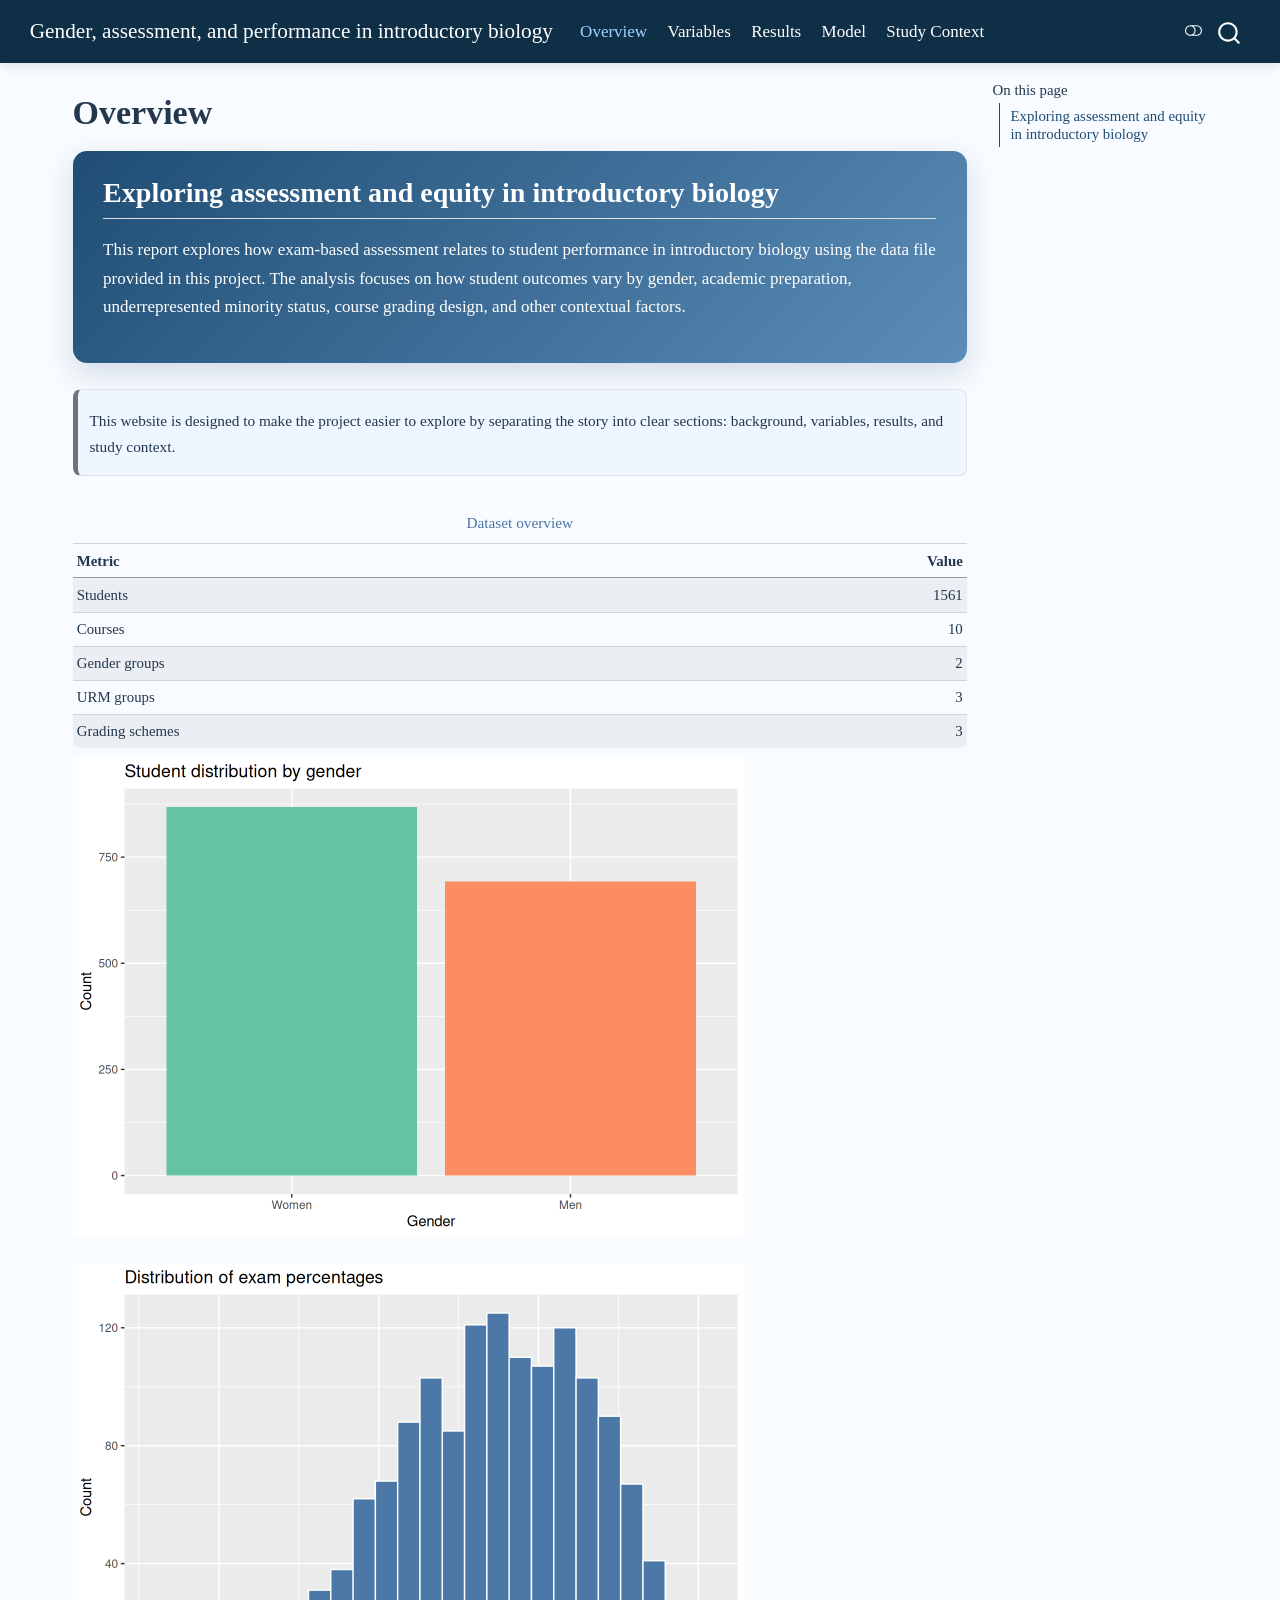
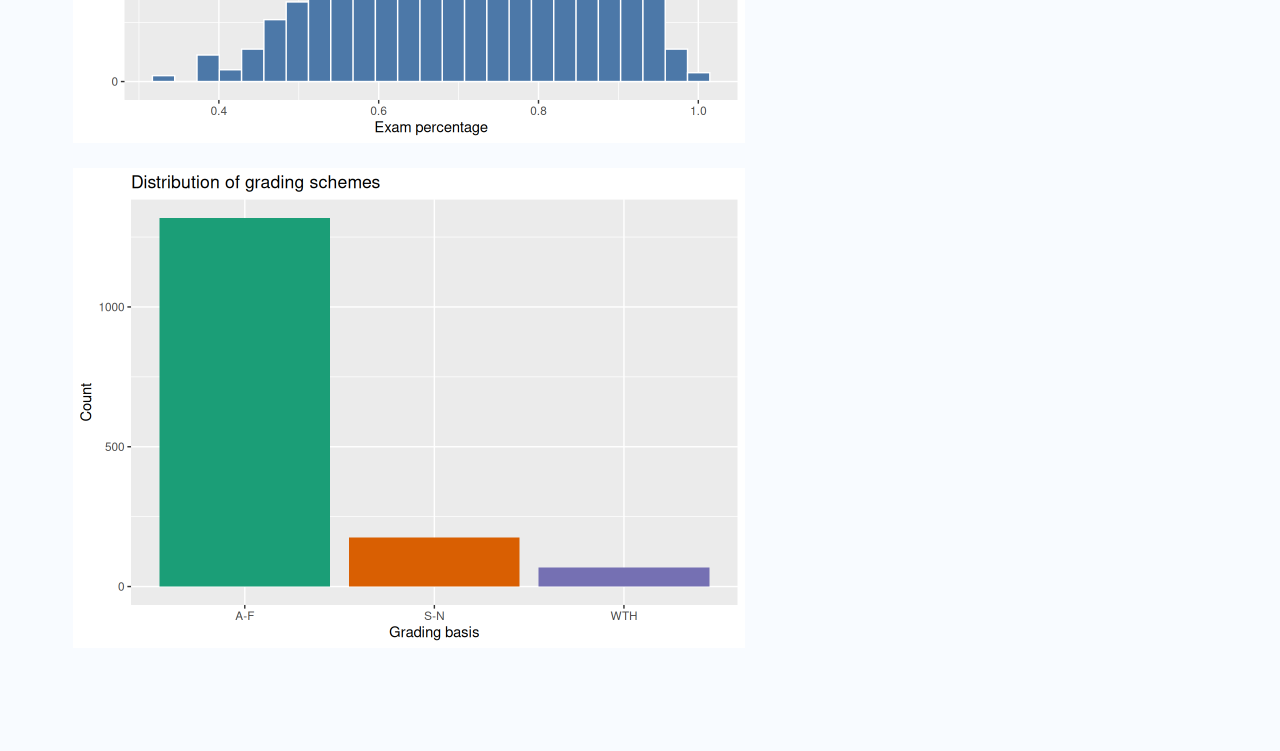
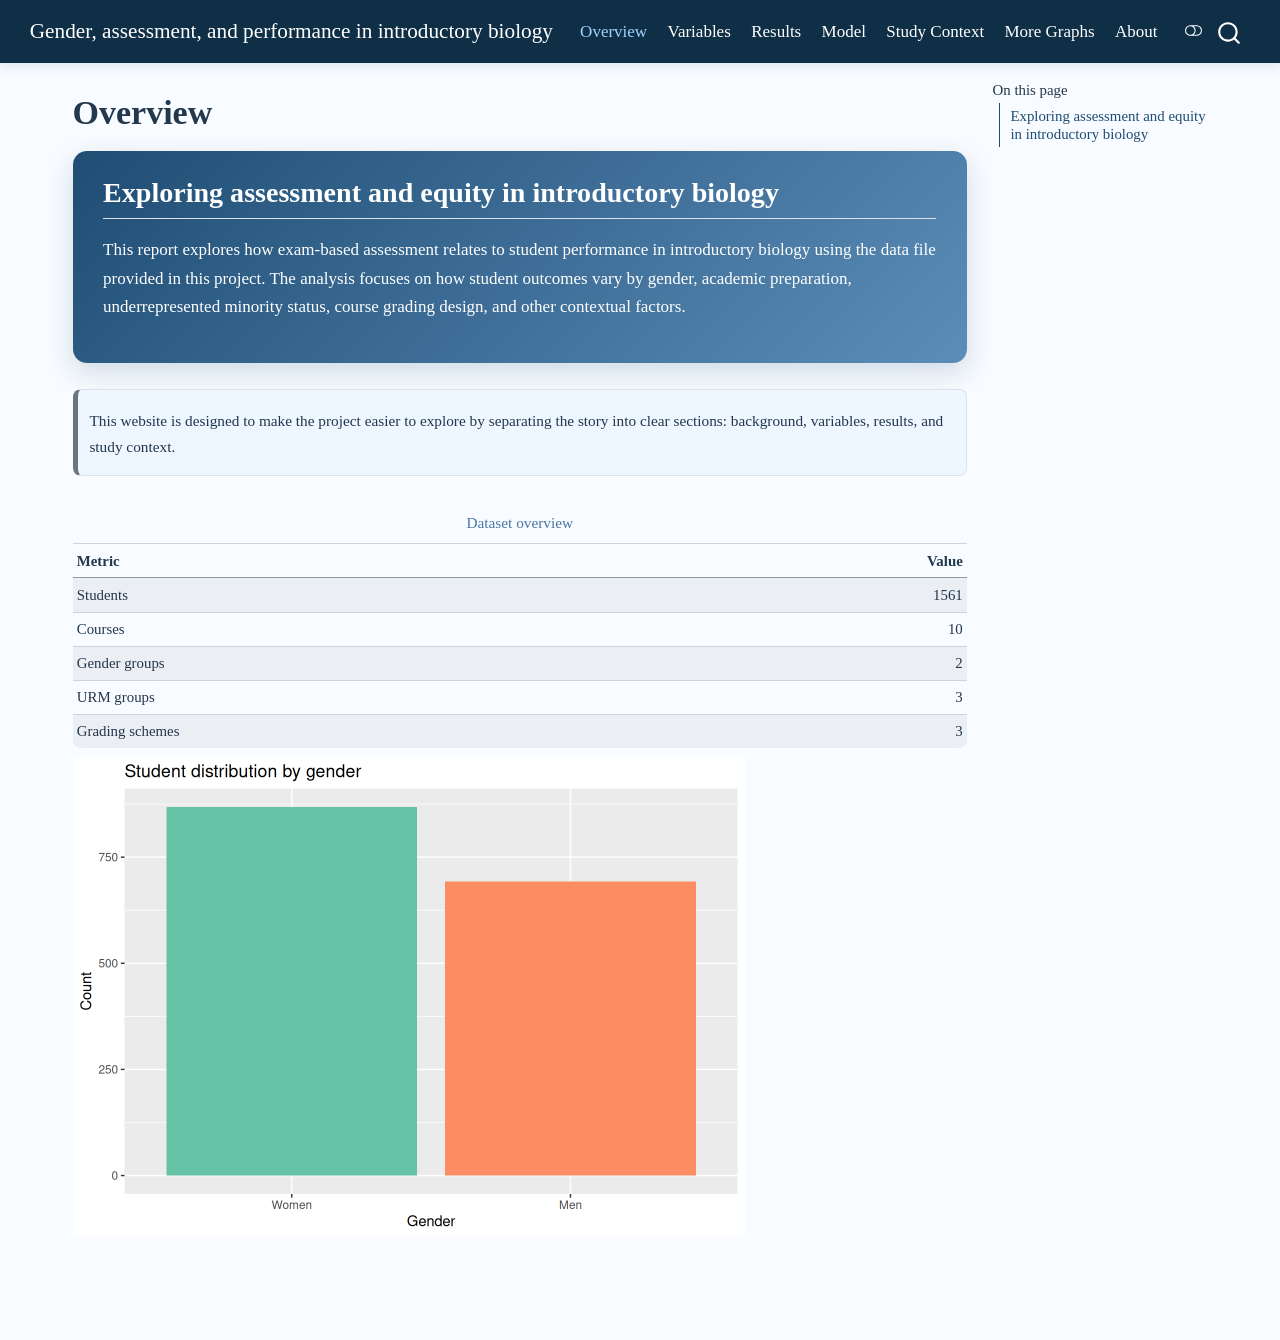
